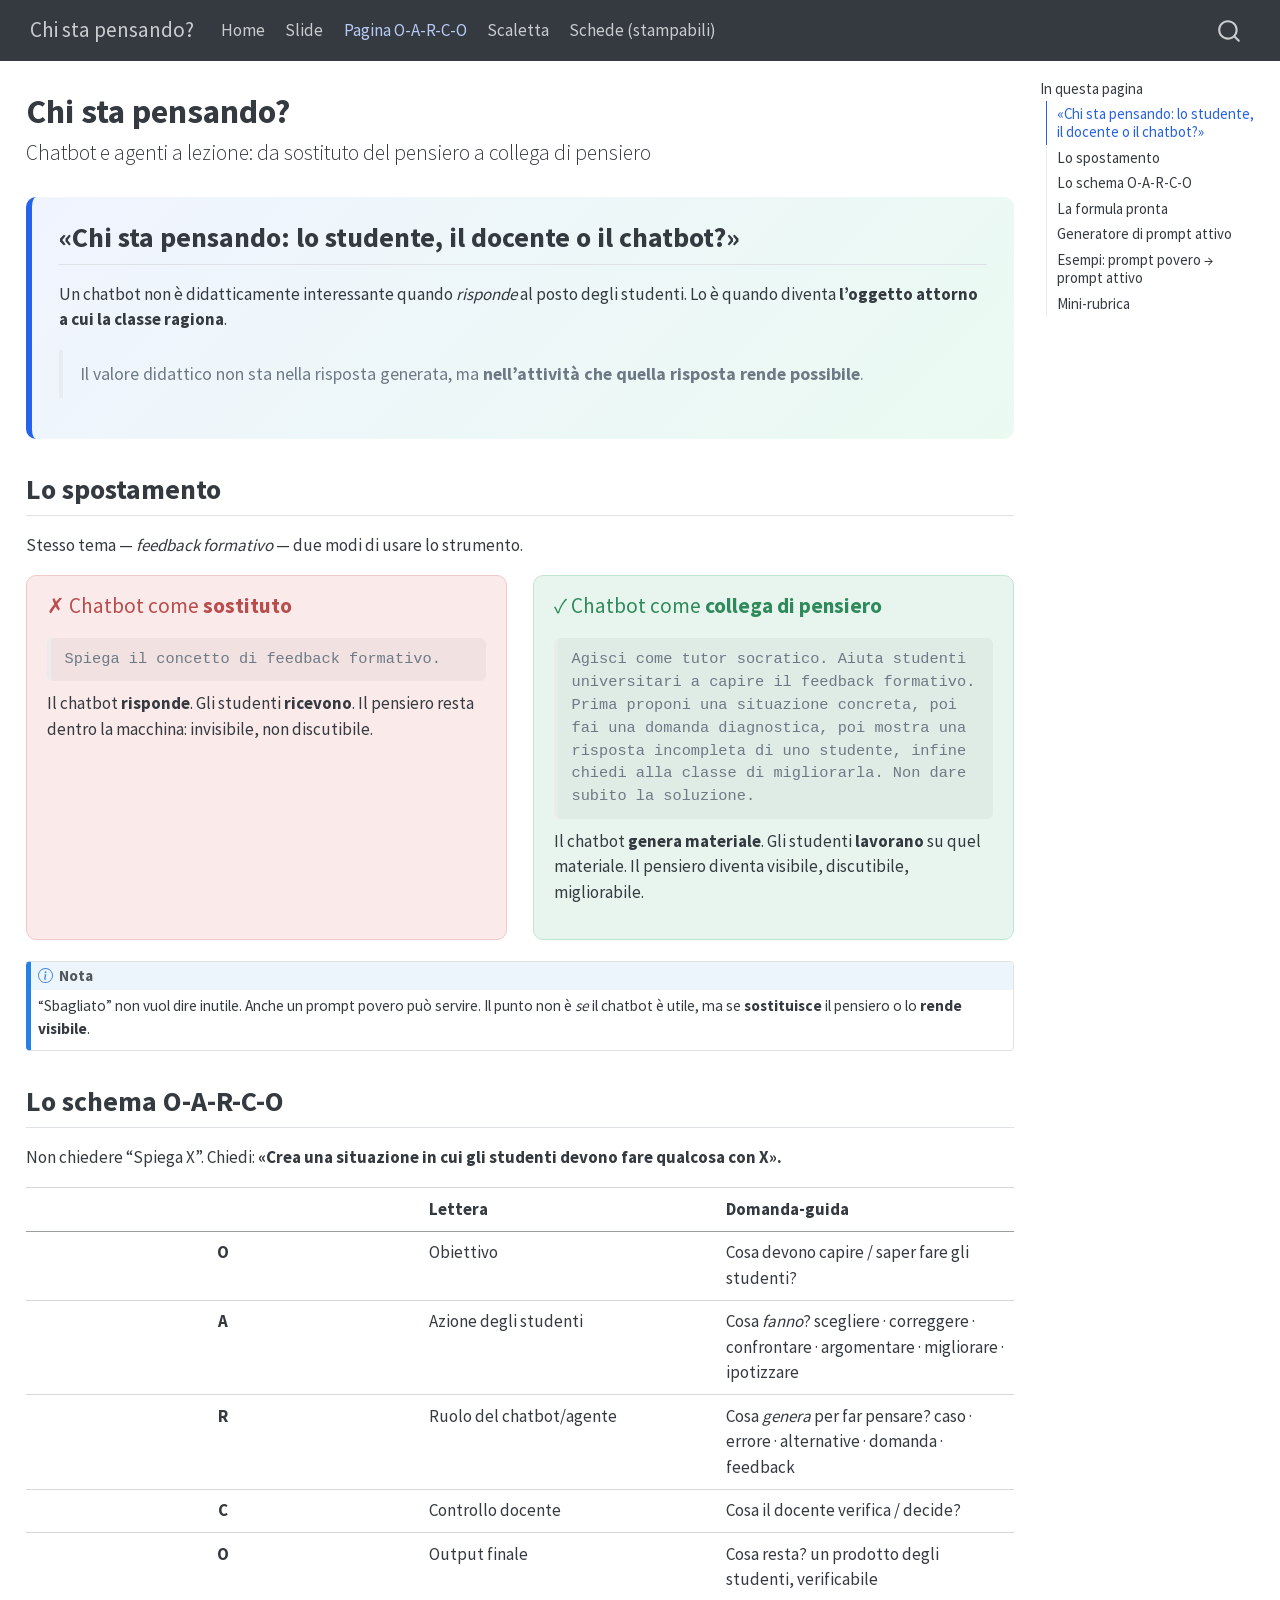
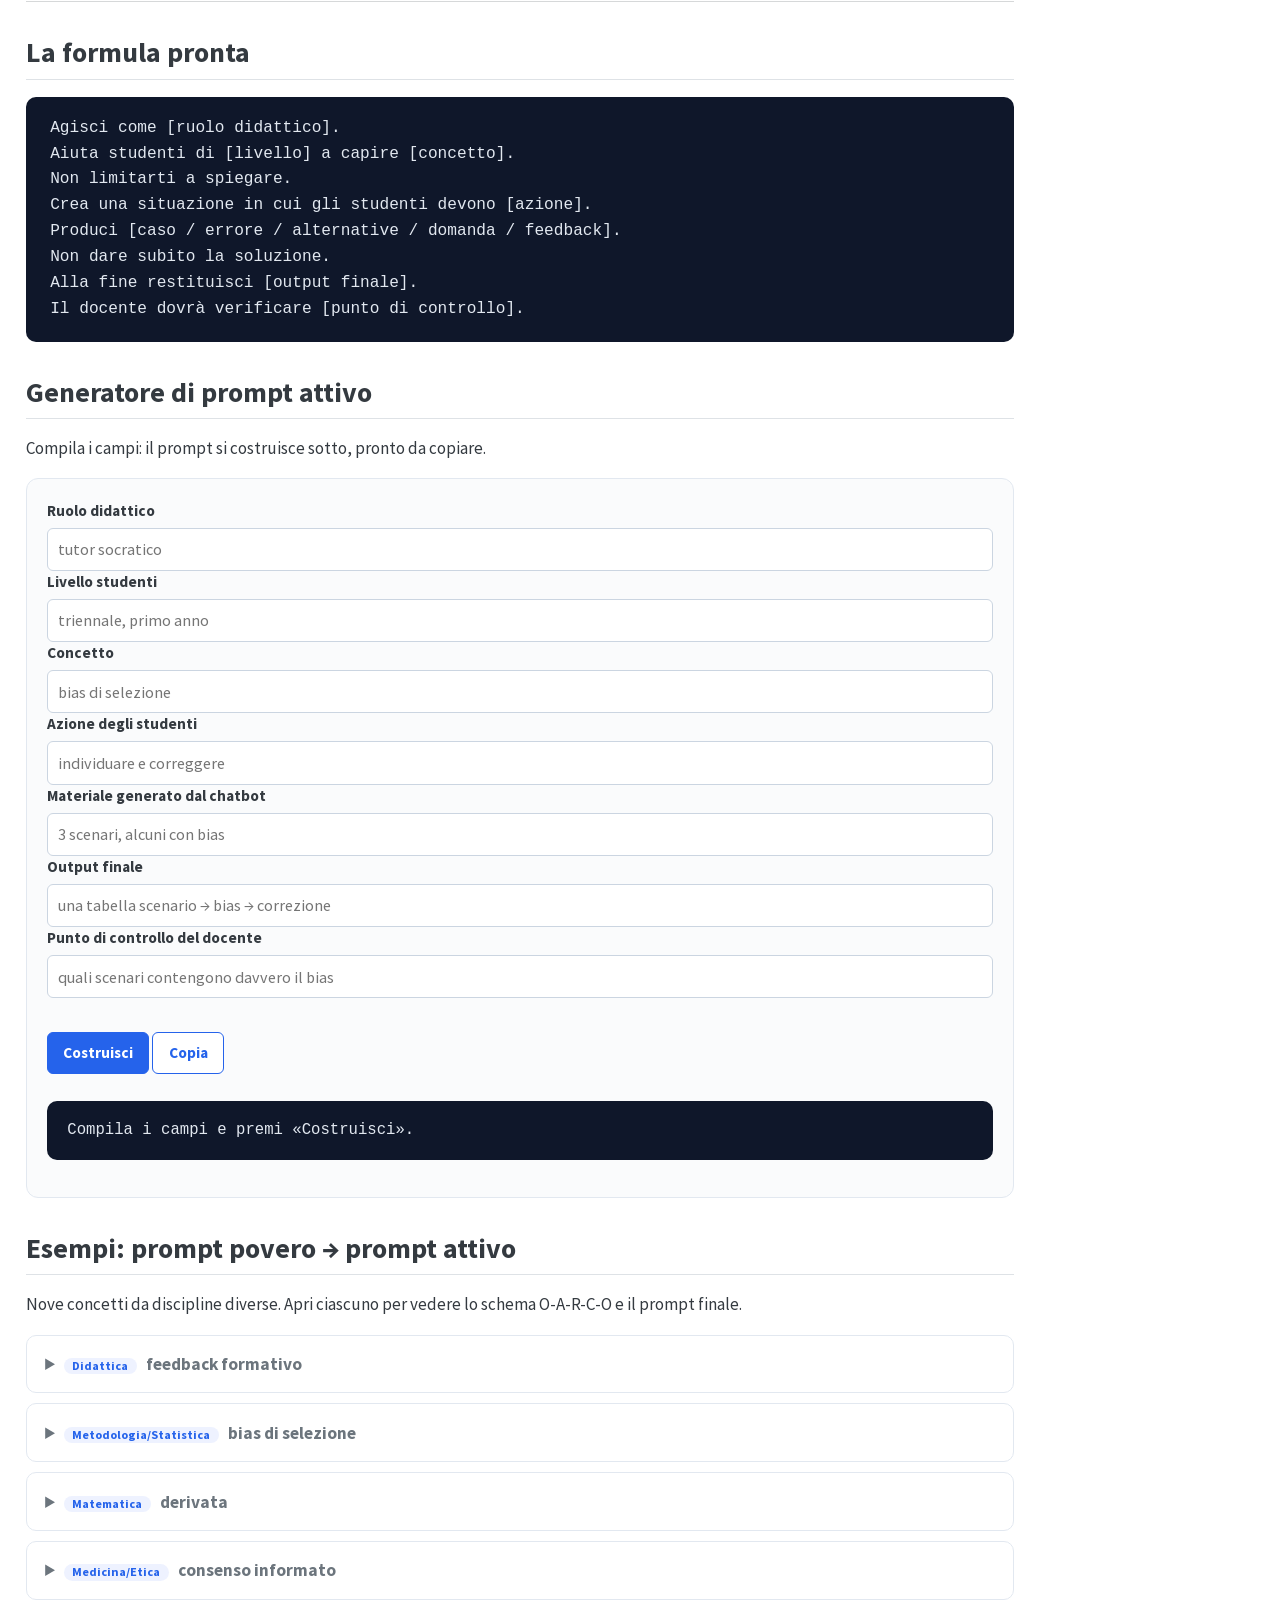
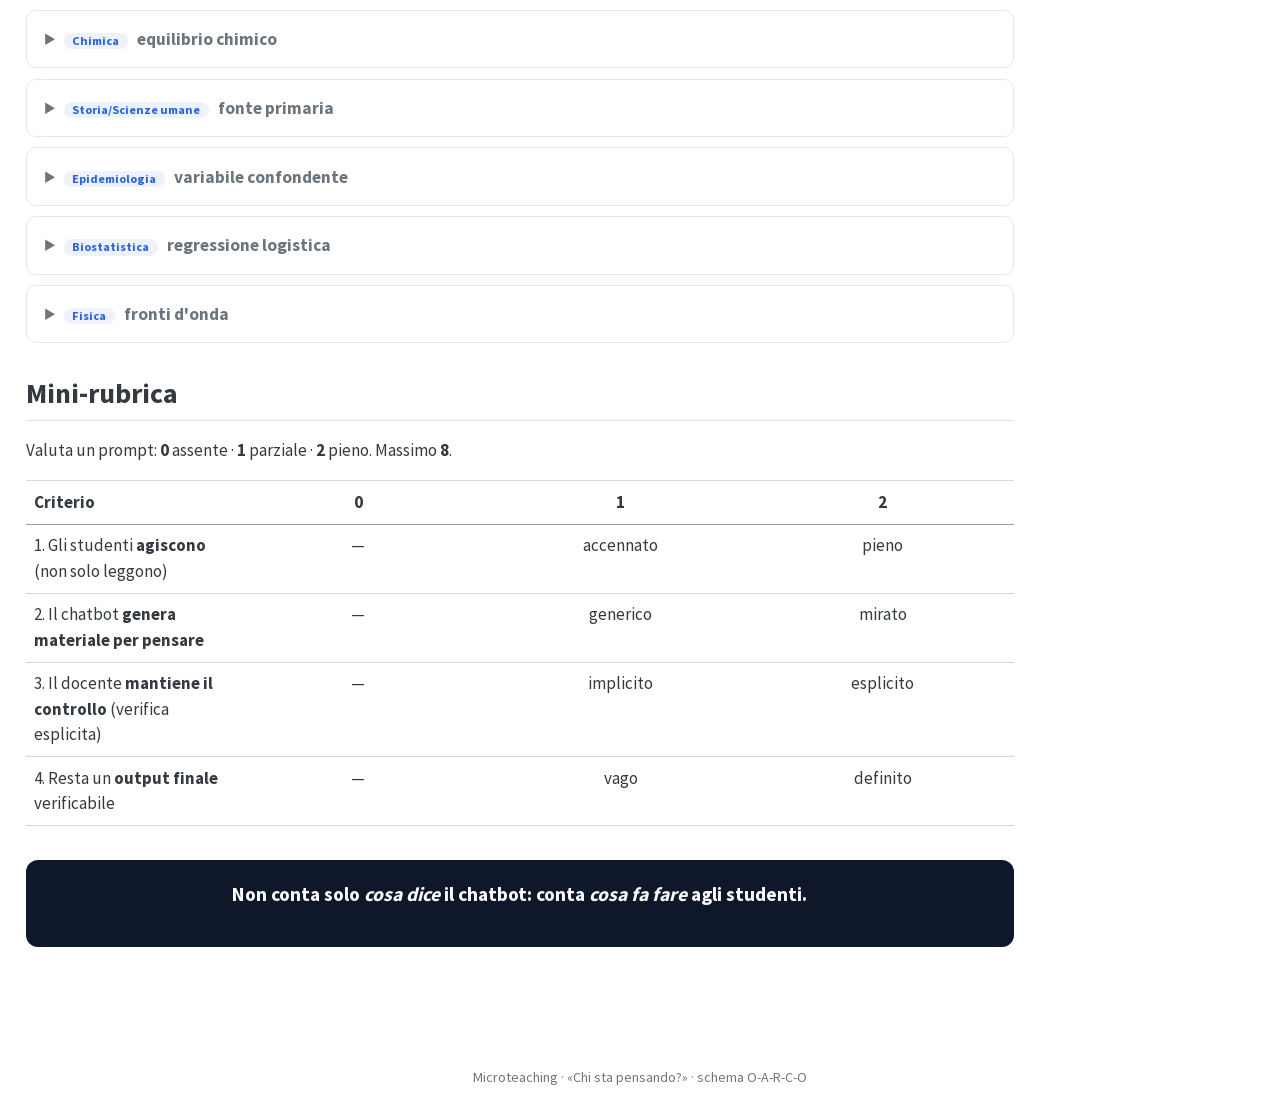
==== web/index.html @ 83bc1433 "Portale unificato: home + slide (nav fix) + pagina O-A-R-C-O + scaletta + schede Co-Authored-By: Cla" ====
<!DOCTYPE html>
<html xmlns="http://www.w3.org/1999/xhtml" lang="it" xml:lang="it"><head>

<meta charset="utf-8">
<meta name="generator" content="quarto-1.9.37">

<meta name="viewport" content="width=device-width, initial-scale=1.0, user-scalable=yes">


<title>Chi sta pensando?</title>
<style>

code{white-space: pre-wrap;}
span.smallcaps{font-variant: small-caps;}
div.columns{display: flex; gap: min(4vw, 1.5em);}
div.column{flex: auto; overflow-x: auto;}
div.hanging-indent{margin-left: 1.5em; text-indent: -1.5em;}
ul.task-list{list-style: none;}
ul.task-list li input[type="checkbox"] {
width: 0.8em;
margin: 0 0.8em 0.2em -1em;  vertical-align: middle;
}
</style>


<script>const headroomChanged = new CustomEvent("quarto-hrChanged", {
  detail: {},
  bubbles: true,
  cancelable: false,
  composed: false,
});

const announceDismiss = () => {
  const annEl = window.document.getElementById("quarto-announcement");
  if (annEl) {
    annEl.remove();

    const annId = annEl.getAttribute("data-announcement-id");
    window.localStorage.setItem(`quarto-announce-${annId}`, "true");
  }
};

const announceRegister = () => {
  const annEl = window.document.getElementById("quarto-announcement");
  if (annEl) {
    const annId = annEl.getAttribute("data-announcement-id");
    const isDismissed =
      window.localStorage.getItem(`quarto-announce-${annId}`) || false;
    if (isDismissed) {
      announceDismiss();
      return;
    } else {
      annEl.classList.remove("hidden");
    }

    const actionEl = annEl.querySelector(".quarto-announcement-action");
    if (actionEl) {
      actionEl.addEventListener("click", function (e) {
        e.preventDefault();
        // Hide the bar immediately
        announceDismiss();
      });
    }
  }
};

window.document.addEventListener("DOMContentLoaded", function () {
  let init = false;

  announceRegister();

  // Manage the back to top button, if one is present.
  let lastScrollTop = window.pageYOffset || document.documentElement.scrollTop;
  const scrollDownBuffer = 5;
  const scrollUpBuffer = 35;
  const btn = document.getElementById("quarto-back-to-top");
  const hideBackToTop = () => {
    btn.style.display = "none";
  };
  const showBackToTop = () => {
    btn.style.display = "inline-block";
  };
  if (btn) {
    window.document.addEventListener(
      "scroll",
      function () {
        const currentScrollTop =
          window.pageYOffset || document.documentElement.scrollTop;

        // Shows and hides the button 'intelligently' as the user scrolls
        if (currentScrollTop - scrollDownBuffer > lastScrollTop) {
          hideBackToTop();
          lastScrollTop = currentScrollTop <= 0 ? 0 : currentScrollTop;
        } else if (currentScrollTop < lastScrollTop - scrollUpBuffer) {
          showBackToTop();
          lastScrollTop = currentScrollTop <= 0 ? 0 : currentScrollTop;
        }

        // Show the button at the bottom, hides it at the top
        if (currentScrollTop <= 0) {
          hideBackToTop();
        } else if (
          window.innerHeight + currentScrollTop >=
          document.body.offsetHeight
        ) {
          showBackToTop();
        }
      },
      false
    );
  }

  function throttle(func, wait) {
    var timeout;
    return function () {
      const context = this;
      const args = arguments;
      const later = function () {
        clearTimeout(timeout);
        timeout = null;
        func.apply(context, args);
      };

      if (!timeout) {
        timeout = setTimeout(later, wait);
      }
    };
  }

  function headerOffset() {
    // Set an offset if there is are fixed top navbar
    const headerEl = window.document.querySelector("header.fixed-top");
    if (headerEl) {
      return headerEl.clientHeight;
    } else {
      return 0;
    }
  }

  function footerOffset() {
    const footerEl = window.document.querySelector("footer.footer");
    if (footerEl) {
      return footerEl.clientHeight;
    } else {
      return 0;
    }
  }

  function dashboardOffset() {
    const dashboardNavEl = window.document.getElementById(
      "quarto-dashboard-header"
    );
    if (dashboardNavEl !== null) {
      return dashboardNavEl.clientHeight;
    } else {
      return 0;
    }
  }

  function updateDocumentOffsetWithoutAnimation() {
    updateDocumentOffset(false);
  }

  function updateDocumentOffset(animated) {
    // set body offset
    const topOffset = headerOffset();
    const bodyOffset = topOffset + footerOffset() + dashboardOffset();
    const bodyEl = window.document.body;
    bodyEl.setAttribute("data-bs-offset", topOffset);
    bodyEl.style.paddingTop = topOffset + "px";

    // deal with sidebar offsets
    const sidebars = window.document.querySelectorAll(
      ".sidebar, .headroom-target"
    );
    sidebars.forEach((sidebar) => {
      if (!animated) {
        sidebar.classList.add("notransition");
        // Remove the no transition class after the animation has time to complete
        setTimeout(function () {
          sidebar.classList.remove("notransition");
        }, 201);
      }

      if (window.Headroom && sidebar.classList.contains("sidebar-unpinned")) {
        sidebar.style.top = "0";
        sidebar.style.maxHeight = "100vh";
      } else {
        sidebar.style.top = topOffset + "px";
        sidebar.style.maxHeight = "calc(100vh - " + topOffset + "px)";
      }
    });

    // allow space for footer
    const mainContainer = window.document.querySelector(".quarto-container");
    if (mainContainer) {
      mainContainer.style.minHeight = "calc(100vh - " + bodyOffset + "px)";
    }

    // link offset
    let linkStyle = window.document.querySelector("#quarto-target-style");
    if (!linkStyle) {
      linkStyle = window.document.createElement("style");
      linkStyle.setAttribute("id", "quarto-target-style");
      window.document.head.appendChild(linkStyle);
    }
    while (linkStyle.firstChild) {
      linkStyle.removeChild(linkStyle.firstChild);
    }
    if (topOffset > 0) {
      linkStyle.appendChild(
        window.document.createTextNode(`
      section:target::before {
        content: "";
        display: block;
        height: ${topOffset}px;
        margin: -${topOffset}px 0 0;
      }`)
      );
    }
    if (init) {
      window.dispatchEvent(headroomChanged);
    }
    init = true;
  }

  // initialize headroom
  var header = window.document.querySelector("#quarto-header");
  if (header && window.Headroom) {
    const headroom = new window.Headroom(header, {
      tolerance: 5,
      onPin: function () {
        const sidebars = window.document.querySelectorAll(
          ".sidebar, .headroom-target"
        );
        sidebars.forEach((sidebar) => {
          sidebar.classList.remove("sidebar-unpinned");
        });
        updateDocumentOffset();
      },
      onUnpin: function () {
        const sidebars = window.document.querySelectorAll(
          ".sidebar, .headroom-target"
        );
        sidebars.forEach((sidebar) => {
          sidebar.classList.add("sidebar-unpinned");
        });
        updateDocumentOffset();
      },
    });
    headroom.init();

    let frozen = false;
    window.quartoToggleHeadroom = function () {
      if (frozen) {
        headroom.unfreeze();
        frozen = false;
      } else {
        headroom.freeze();
        frozen = true;
      }
    };
  }

  window.addEventListener(
    "hashchange",
    function (e) {
      if (
        getComputedStyle(document.documentElement).scrollBehavior !== "smooth"
      ) {
        window.scrollTo(0, window.pageYOffset - headerOffset());
      }
    },
    false
  );

  // Observe size changed for the header
  const headerEl = window.document.querySelector("header.fixed-top");
  if (headerEl && window.ResizeObserver) {
    const observer = new window.ResizeObserver(() => {
      setTimeout(updateDocumentOffsetWithoutAnimation, 0);
    });
    observer.observe(headerEl, {
      attributes: true,
      childList: true,
      characterData: true,
    });
  } else {
    window.addEventListener(
      "resize",
      throttle(updateDocumentOffsetWithoutAnimation, 50)
    );
  }
  setTimeout(updateDocumentOffsetWithoutAnimation, 250);

  // fixup index.html links if we aren't on the filesystem
  if (window.location.protocol !== "file:") {
    const links = window.document.querySelectorAll("a");
    for (let i = 0; i < links.length; i++) {
      if (links[i].href) {
        links[i].dataset.originalHref = links[i].href;
        links[i].href = links[i].href.replace(/\/index\.html/, "/");
      }
    }

    // Fixup any sharing links that require urls
    // Append url to any sharing urls
    const sharingLinks = window.document.querySelectorAll(
      "a.sidebar-tools-main-item, a.quarto-navigation-tool, a.quarto-navbar-tools, a.quarto-navbar-tools-item"
    );
    for (let i = 0; i < sharingLinks.length; i++) {
      const sharingLink = sharingLinks[i];
      const href = sharingLink.getAttribute("href");
      if (href) {
        sharingLink.setAttribute(
          "href",
          href.replace("|url|", window.location.href)
        );
      }
    }

    // Scroll the active navigation item into view, if necessary
    const navSidebar = window.document.querySelector("nav#quarto-sidebar");
    if (navSidebar) {
      // Find the active item
      const activeItem = navSidebar.querySelector("li.sidebar-item a.active");
      if (activeItem) {
        // Wait for the scroll height and height to resolve by observing size changes on the
        // nav element that is scrollable
        const resizeObserver = new ResizeObserver((_entries) => {
          // The bottom of the element
          const elBottom = activeItem.offsetTop;
          const viewBottom = navSidebar.scrollTop + navSidebar.clientHeight;

          // The element height and scroll height are the same, then we are still loading
          if (viewBottom !== navSidebar.scrollHeight) {
            // Determine if the item isn't visible and scroll to it
            if (elBottom >= viewBottom) {
              navSidebar.scrollTop = elBottom;
            }

            // stop observing now since we've completed the scroll
            resizeObserver.unobserve(navSidebar);
          }
        });
        resizeObserver.observe(navSidebar);
      }
    }
  }
});
</script>
<script>/*!
 * clipboard.js v2.0.11
 * https://clipboardjs.com/
 *
 * Licensed MIT © Zeno Rocha
 */
!function(t,e){"object"==typeof exports&&"object"==typeof module?module.exports=e():"function"==typeof define&&define.amd?define([],e):"object"==typeof exports?exports.ClipboardJS=e():t.ClipboardJS=e()}(this,function(){return n={686:function(t,e,n){"use strict";n.d(e,{default:function(){return b}});var e=n(279),i=n.n(e),e=n(370),u=n.n(e),e=n(817),r=n.n(e);function c(t){try{return document.execCommand(t)}catch(t){return}}var a=function(t){t=r()(t);return c("cut"),t};function o(t,e){var n,o,t=(n=t,o="rtl"===document.documentElement.getAttribute("dir"),(t=document.createElement("textarea")).style.fontSize="12pt",t.style.border="0",t.style.padding="0",t.style.margin="0",t.style.position="absolute",t.style[o?"right":"left"]="-9999px",o=window.pageYOffset||document.documentElement.scrollTop,t.style.top="".concat(o,"px"),t.setAttribute("readonly",""),t.value=n,t);return e.container.appendChild(t),e=r()(t),c("copy"),t.remove(),e}var f=function(t){var e=1<arguments.length&&void 0!==arguments[1]?arguments[1]:{container:document.body},n="";return"string"==typeof t?n=o(t,e):t instanceof HTMLInputElement&&!["text","search","url","tel","password"].includes(null==t?void 0:t.type)?n=o(t.value,e):(n=r()(t),c("copy")),n};function l(t){return(l="function"==typeof Symbol&&"symbol"==typeof Symbol.iterator?function(t){return typeof t}:function(t){return t&&"function"==typeof Symbol&&t.constructor===Symbol&&t!==Symbol.prototype?"symbol":typeof t})(t)}var s=function(){var t=0<arguments.length&&void 0!==arguments[0]?arguments[0]:{},e=t.action,n=void 0===e?"copy":e,o=t.container,e=t.target,t=t.text;if("copy"!==n&&"cut"!==n)throw new Error('Invalid "action" value, use either "copy" or "cut"');if(void 0!==e){if(!e||"object"!==l(e)||1!==e.nodeType)throw new Error('Invalid "target" value, use a valid Element');if("copy"===n&&e.hasAttribute("disabled"))throw new Error('Invalid "target" attribute. Please use "readonly" instead of "disabled" attribute');if("cut"===n&&(e.hasAttribute("readonly")||e.hasAttribute("disabled")))throw new Error('Invalid "target" attribute. You can\'t cut text from elements with "readonly" or "disabled" attributes')}return t?f(t,{container:o}):e?"cut"===n?a(e):f(e,{container:o}):void 0};function p(t){return(p="function"==typeof Symbol&&"symbol"==typeof Symbol.iterator?function(t){return typeof t}:function(t){return t&&"function"==typeof Symbol&&t.constructor===Symbol&&t!==Symbol.prototype?"symbol":typeof t})(t)}function d(t,e){for(var n=0;n<e.length;n++){var o=e[n];o.enumerable=o.enumerable||!1,o.configurable=!0,"value"in o&&(o.writable=!0),Object.defineProperty(t,o.key,o)}}function y(t,e){return(y=Object.setPrototypeOf||function(t,e){return t.__proto__=e,t})(t,e)}function h(n){var o=function(){if("undefined"==typeof Reflect||!Reflect.construct)return!1;if(Reflect.construct.sham)return!1;if("function"==typeof Proxy)return!0;try{return Date.prototype.toString.call(Reflect.construct(Date,[],function(){})),!0}catch(t){return!1}}();return function(){var t,e=v(n);return t=o?(t=v(this).constructor,Reflect.construct(e,arguments,t)):e.apply(this,arguments),e=this,!(t=t)||"object"!==p(t)&&"function"!=typeof t?function(t){if(void 0!==t)return t;throw new ReferenceError("this hasn't been initialised - super() hasn't been called")}(e):t}}function v(t){return(v=Object.setPrototypeOf?Object.getPrototypeOf:function(t){return t.__proto__||Object.getPrototypeOf(t)})(t)}function m(t,e){t="data-clipboard-".concat(t);if(e.hasAttribute(t))return e.getAttribute(t)}var b=function(){!function(t,e){if("function"!=typeof e&&null!==e)throw new TypeError("Super expression must either be null or a function");t.prototype=Object.create(e&&e.prototype,{constructor:{value:t,writable:!0,configurable:!0}}),e&&y(t,e)}(r,i());var t,e,n,o=h(r);function r(t,e){var n;return function(t){if(!(t instanceof r))throw new TypeError("Cannot call a class as a function")}(this),(n=o.call(this)).resolveOptions(e),n.listenClick(t),n}return t=r,n=[{key:"copy",value:function(t){var e=1<arguments.length&&void 0!==arguments[1]?arguments[1]:{container:document.body};return f(t,e)}},{key:"cut",value:function(t){return a(t)}},{key:"isSupported",value:function(){var t=0<arguments.length&&void 0!==arguments[0]?arguments[0]:["copy","cut"],t="string"==typeof t?[t]:t,e=!!document.queryCommandSupported;return t.forEach(function(t){e=e&&!!document.queryCommandSupported(t)}),e}}],(e=[{key:"resolveOptions",value:function(){var t=0<arguments.length&&void 0!==arguments[0]?arguments[0]:{};this.action="function"==typeof t.action?t.action:this.defaultAction,this.target="function"==typeof t.target?t.target:this.defaultTarget,this.text="function"==typeof t.text?t.text:this.defaultText,this.container="object"===p(t.container)?t.container:document.body}},{key:"listenClick",value:function(t){var e=this;this.listener=u()(t,"click",function(t){return e.onClick(t)})}},{key:"onClick",value:function(t){var e=t.delegateTarget||t.currentTarget,n=this.action(e)||"copy",t=s({action:n,container:this.container,target:this.target(e),text:this.text(e)});this.emit(t?"success":"error",{action:n,text:t,trigger:e,clearSelection:function(){e&&e.focus(),window.getSelection().removeAllRanges()}})}},{key:"defaultAction",value:function(t){return m("action",t)}},{key:"defaultTarget",value:function(t){t=m("target",t);if(t)return document.querySelector(t)}},{key:"defaultText",value:function(t){return m("text",t)}},{key:"destroy",value:function(){this.listener.destroy()}}])&&d(t.prototype,e),n&&d(t,n),r}()},828:function(t){var e;"undefined"==typeof Element||Element.prototype.matches||((e=Element.prototype).matches=e.matchesSelector||e.mozMatchesSelector||e.msMatchesSelector||e.oMatchesSelector||e.webkitMatchesSelector),t.exports=function(t,e){for(;t&&9!==t.nodeType;){if("function"==typeof t.matches&&t.matches(e))return t;t=t.parentNode}}},438:function(t,e,n){var u=n(828);function i(t,e,n,o,r){var i=function(e,n,t,o){return function(t){t.delegateTarget=u(t.target,n),t.delegateTarget&&o.call(e,t)}}.apply(this,arguments);return t.addEventListener(n,i,r),{destroy:function(){t.removeEventListener(n,i,r)}}}t.exports=function(t,e,n,o,r){return"function"==typeof t.addEventListener?i.apply(null,arguments):"function"==typeof n?i.bind(null,document).apply(null,arguments):("string"==typeof t&&(t=document.querySelectorAll(t)),Array.prototype.map.call(t,function(t){return i(t,e,n,o,r)}))}},879:function(t,n){n.node=function(t){return void 0!==t&&t instanceof HTMLElement&&1===t.nodeType},n.nodeList=function(t){var e=Object.prototype.toString.call(t);return void 0!==t&&("[object NodeList]"===e||"[object HTMLCollection]"===e)&&"length"in t&&(0===t.length||n.node(t[0]))},n.string=function(t){return"string"==typeof t||t instanceof String},n.fn=function(t){return"[object Function]"===Object.prototype.toString.call(t)}},370:function(t,e,n){var f=n(879),l=n(438);t.exports=function(t,e,n){if(!t&&!e&&!n)throw new Error("Missing required arguments");if(!f.string(e))throw new TypeError("Second argument must be a String");if(!f.fn(n))throw new TypeError("Third argument must be a Function");if(f.node(t))return c=e,a=n,(u=t).addEventListener(c,a),{destroy:function(){u.removeEventListener(c,a)}};if(f.nodeList(t))return o=t,r=e,i=n,Array.prototype.forEach.call(o,function(t){t.addEventListener(r,i)}),{destroy:function(){Array.prototype.forEach.call(o,function(t){t.removeEventListener(r,i)})}};if(f.string(t))return t=t,e=e,n=n,l(document.body,t,e,n);throw new TypeError("First argument must be a String, HTMLElement, HTMLCollection, or NodeList");var o,r,i,u,c,a}},817:function(t){t.exports=function(t){var e,n="SELECT"===t.nodeName?(t.focus(),t.value):"INPUT"===t.nodeName||"TEXTAREA"===t.nodeName?((e=t.hasAttribute("readonly"))||t.setAttribute("readonly",""),t.select(),t.setSelectionRange(0,t.value.length),e||t.removeAttribute("readonly"),t.value):(t.hasAttribute("contenteditable")&&t.focus(),n=window.getSelection(),(e=document.createRange()).selectNodeContents(t),n.removeAllRanges(),n.addRange(e),n.toString());return n}},279:function(t){function e(){}e.prototype={on:function(t,e,n){var o=this.e||(this.e={});return(o[t]||(o[t]=[])).push({fn:e,ctx:n}),this},once:function(t,e,n){var o=this;function r(){o.off(t,r),e.apply(n,arguments)}return r._=e,this.on(t,r,n)},emit:function(t){for(var e=[].slice.call(arguments,1),n=((this.e||(this.e={}))[t]||[]).slice(),o=0,r=n.length;o<r;o++)n[o].fn.apply(n[o].ctx,e);return this},off:function(t,e){var n=this.e||(this.e={}),o=n[t],r=[];if(o&&e)for(var i=0,u=o.length;i<u;i++)o[i].fn!==e&&o[i].fn._!==e&&r.push(o[i]);return r.length?n[t]=r:delete n[t],this}},t.exports=e,t.exports.TinyEmitter=e}},r={},o.n=function(t){var e=t&&t.__esModule?function(){return t.default}:function(){return t};return o.d(e,{a:e}),e},o.d=function(t,e){for(var n in e)o.o(e,n)&&!o.o(t,n)&&Object.defineProperty(t,n,{enumerable:!0,get:e[n]})},o.o=function(t,e){return Object.prototype.hasOwnProperty.call(t,e)},o(686).default;function o(t){if(r[t])return r[t].exports;var e=r[t]={exports:{}};return n[t](e,e.exports,o),e.exports}var n,r});</script>
<script>/*! @algolia/autocomplete-js 1.19.1 | MIT License | © Algolia, Inc. and contributors | https://github.com/algolia/autocomplete */
!function(e,t){"object"==typeof exports&&"undefined"!=typeof module?t(exports):"function"==typeof define&&define.amd?define(["exports"],t):t((e="undefined"!=typeof globalThis?globalThis:e||self)["@algolia/autocomplete-js"]={})}(this,(function(e){"use strict";function t(e,t){var n=Object.keys(e);if(Object.getOwnPropertySymbols){var r=Object.getOwnPropertySymbols(e);t&&(r=r.filter((function(t){return Object.getOwnPropertyDescriptor(e,t).enumerable}))),n.push.apply(n,r)}return n}function n(e){for(var n=1;n<arguments.length;n++){var r=null!=arguments[n]?arguments[n]:{};n%2?t(Object(r),!0).forEach((function(t){o(e,t,r[t])})):Object.getOwnPropertyDescriptors?Object.defineProperties(e,Object.getOwnPropertyDescriptors(r)):t(Object(r)).forEach((function(t){Object.defineProperty(e,t,Object.getOwnPropertyDescriptor(r,t))}))}return e}function r(e){return r="function"==typeof Symbol&&"symbol"==typeof Symbol.iterator?function(e){return typeof e}:function(e){return e&&"function"==typeof Symbol&&e.constructor===Symbol&&e!==Symbol.prototype?"symbol":typeof e},r(e)}function o(e,t,n){return(t=function(e){var t=function(e,t){if("object"!=typeof e||null===e)return e;var n=e[Symbol.toPrimitive];if(void 0!==n){var r=n.call(e,t||"default");if("object"!=typeof r)return r;throw new TypeError("@@toPrimitive must return a primitive value.")}return("string"===t?String:Number)(e)}(e,"string");return"symbol"==typeof t?t:String(t)}(t))in e?Object.defineProperty(e,t,{value:n,enumerable:!0,configurable:!0,writable:!0}):e[t]=n,e}function i(){return i=Object.assign?Object.assign.bind():function(e){for(var t=1;t<arguments.length;t++){var n=arguments[t];for(var r in n)Object.prototype.hasOwnProperty.call(n,r)&&(e[r]=n[r])}return e},i.apply(this,arguments)}function u(e,t){if(null==e)return{};var n,r,o=function(e,t){if(null==e)return{};var n,r,o={},i=Object.keys(e);for(r=0;r<i.length;r++)n=i[r],t.indexOf(n)>=0||(o[n]=e[n]);return o}(e,t);if(Object.getOwnPropertySymbols){var i=Object.getOwnPropertySymbols(e);for(r=0;r<i.length;r++)n=i[r],t.indexOf(n)>=0||Object.prototype.propertyIsEnumerable.call(e,n)&&(o[n]=e[n])}return o}function a(e,t){return function(e){if(Array.isArray(e))return e}(e)||function(e,t){var n=null==e?null:"undefined"!=typeof Symbol&&e[Symbol.iterator]||e["@@iterator"];if(null!=n){var r,o,i,u,a=[],l=!0,c=!1;try{if(i=(n=n.call(e)).next,0===t){if(Object(n)!==n)return;l=!1}else for(;!(l=(r=i.call(n)).done)&&(a.push(r.value),a.length!==t);l=!0);}catch(e){c=!0,o=e}finally{try{if(!l&&null!=n.return&&(u=n.return(),Object(u)!==u))return}finally{if(c)throw o}}return a}}(e,t)||c(e,t)||function(){throw new TypeError("Invalid attempt to destructure non-iterable instance.\nIn order to be iterable, non-array objects must have a [Symbol.iterator]() method.")}()}function l(e){return function(e){if(Array.isArray(e))return s(e)}(e)||function(e){if("undefined"!=typeof Symbol&&null!=e[Symbol.iterator]||null!=e["@@iterator"])return Array.from(e)}(e)||c(e)||function(){throw new TypeError("Invalid attempt to spread non-iterable instance.\nIn order to be iterable, non-array objects must have a [Symbol.iterator]() method.")}()}function c(e,t){if(e){if("string"==typeof e)return s(e,t);var n=Object.prototype.toString.call(e).slice(8,-1);return"Object"===n&&e.constructor&&(n=e.constructor.name),"Map"===n||"Set"===n?Array.from(e):"Arguments"===n||/^(?:Ui|I)nt(?:8|16|32)(?:Clamped)?Array$/.test(n)?s(e,t):void 0}}function s(e,t){(null==t||t>e.length)&&(t=e.length);for(var n=0,r=new Array(t);n<t;n++)r[n]=e[n];return r}function f(e){return{current:e}}function p(e,t){var n=void 0;return function(){for(var r=arguments.length,o=new Array(r),i=0;i<r;i++)o[i]=arguments[i];n&&clearTimeout(n),n=setTimeout((function(){return e.apply(void 0,o)}),t)}}function m(e){return e.reduce((function(e,t){return e.concat(t)}),[])}var v=0;function d(){return"autocomplete-".concat(v++)}function y(e,t){return t.reduce((function(e,t){return e&&e[t]}),e)}function b(e){return 0===e.collections.length?0:e.collections.reduce((function(e,t){return e+t.items.length}),0)}function g(e){return e!==Object(e)}function h(e,t){if(e===t)return!0;if(g(e)||g(t)||"function"==typeof e||"function"==typeof t)return e===t;if(Object.keys(e).length!==Object.keys(t).length)return!1;for(var n=0,r=Object.keys(e);n<r.length;n++){var o=r[n];if(!(o in t))return!1;if(!h(e[o],t[o]))return!1}return!0}var _=function(){};var O="1.19.1",S=[{segment:"autocomplete-core",version:O}];function j(e){var t=e.item,n=e.items,r=void 0===n?[]:n;return{index:t.__autocomplete_indexName,items:[t],positions:[1+r.findIndex((function(e){return e.objectID===t.objectID}))],queryID:t.__autocomplete_queryID,algoliaSource:["autocomplete"]}}function P(e,t){return function(e){if(Array.isArray(e))return e}(e)||function(e,t){var n=null==e?null:"undefined"!=typeof Symbol&&e[Symbol.iterator]||e["@@iterator"];if(null!=n){var r,o,i,u,a=[],l=!0,c=!1;try{if(i=(n=n.call(e)).next,0===t){if(Object(n)!==n)return;l=!1}else for(;!(l=(r=i.call(n)).done)&&(a.push(r.value),a.length!==t);l=!0);}catch(e){c=!0,o=e}finally{try{if(!l&&null!=n.return&&(u=n.return(),Object(u)!==u))return}finally{if(c)throw o}}return a}}(e,t)||function(e,t){if(!e)return;if("string"==typeof e)return w(e,t);var n=Object.prototype.toString.call(e).slice(8,-1);"Object"===n&&e.constructor&&(n=e.constructor.name);if("Map"===n||"Set"===n)return Array.from(e);if("Arguments"===n||/^(?:Ui|I)nt(?:8|16|32)(?:Clamped)?Array$/.test(n))return w(e,t)}(e,t)||function(){throw new TypeError("Invalid attempt to destructure non-iterable instance.\nIn order to be iterable, non-array objects must have a [Symbol.iterator]() method.")}()}function w(e,t){(null==t||t>e.length)&&(t=e.length);for(var n=0,r=new Array(t);n<t;n++)r[n]=e[n];return r}var I=["items"],A=["items"];function E(e){return E="function"==typeof Symbol&&"symbol"==typeof Symbol.iterator?function(e){return typeof e}:function(e){return e&&"function"==typeof Symbol&&e.constructor===Symbol&&e!==Symbol.prototype?"symbol":typeof e},E(e)}function D(e){return function(e){if(Array.isArray(e))return C(e)}(e)||function(e){if("undefined"!=typeof Symbol&&null!=e[Symbol.iterator]||null!=e["@@iterator"])return Array.from(e)}(e)||function(e,t){if(!e)return;if("string"==typeof e)return C(e,t);var n=Object.prototype.toString.call(e).slice(8,-1);"Object"===n&&e.constructor&&(n=e.constructor.name);if("Map"===n||"Set"===n)return Array.from(e);if("Arguments"===n||/^(?:Ui|I)nt(?:8|16|32)(?:Clamped)?Array$/.test(n))return C(e,t)}(e)||function(){throw new TypeError("Invalid attempt to spread non-iterable instance.\nIn order to be iterable, non-array objects must have a [Symbol.iterator]() method.")}()}function C(e,t){(null==t||t>e.length)&&(t=e.length);for(var n=0,r=new Array(t);n<t;n++)r[n]=e[n];return r}function k(e,t){if(null==e)return{};var n,r,o=function(e,t){if(null==e)return{};var n,r,o={},i=Object.keys(e);for(r=0;r<i.length;r++)n=i[r],t.indexOf(n)>=0||(o[n]=e[n]);return o}(e,t);if(Object.getOwnPropertySymbols){var i=Object.getOwnPropertySymbols(e);for(r=0;r<i.length;r++)n=i[r],t.indexOf(n)>=0||Object.prototype.propertyIsEnumerable.call(e,n)&&(o[n]=e[n])}return o}function x(e,t){var n=Object.keys(e);if(Object.getOwnPropertySymbols){var r=Object.getOwnPropertySymbols(e);t&&(r=r.filter((function(t){return Object.getOwnPropertyDescriptor(e,t).enumerable}))),n.push.apply(n,r)}return n}function N(e){for(var t=1;t<arguments.length;t++){var n=null!=arguments[t]?arguments[t]:{};t%2?x(Object(n),!0).forEach((function(t){T(e,t,n[t])})):Object.getOwnPropertyDescriptors?Object.defineProperties(e,Object.getOwnPropertyDescriptors(n)):x(Object(n)).forEach((function(t){Object.defineProperty(e,t,Object.getOwnPropertyDescriptor(n,t))}))}return e}function T(e,t,n){return(t=function(e){var t=function(e,t){if("object"!==E(e)||null===e)return e;var n=e[Symbol.toPrimitive];if(void 0!==n){var r=n.call(e,t||"default");if("object"!==E(r))return r;throw new TypeError("@@toPrimitive must return a primitive value.")}return("string"===t?String:Number)(e)}(e,"string");return"symbol"===E(t)?t:String(t)}(t))in e?Object.defineProperty(e,t,{value:n,enumerable:!0,configurable:!0,writable:!0}):e[t]=n,e}function q(e){for(var t=arguments.length>1&&void 0!==arguments[1]?arguments[1]:20,n=[],r=0;r<e.objectIDs.length;r+=t)n.push(N(N({},e),{},{objectIDs:e.objectIDs.slice(r,r+t)}));return n}function B(e){return e.map((function(e){var t=e.items,n=k(e,I);return N(N({},n),{},{objectIDs:(null==t?void 0:t.map((function(e){return e.objectID})))||n.objectIDs})}))}function R(e){var t,n,r,o=(t=P((e.version||"").split(".").map(Number),2),n=t[0],r=t[1],n>=3||2===n&&r>=4||1===n&&r>=10);function i(t,n,r){if(o&&void 0!==r){var i=r[0].__autocomplete_algoliaCredentials,u={"X-Algolia-Application-Id":i.appId,"X-Algolia-API-Key":i.apiKey};e.apply(void 0,[t].concat(D(n),[{headers:u}]))}else e.apply(void 0,[t].concat(D(n)))}return{init:function(t,n){e("init",{appId:t,apiKey:n})},setAuthenticatedUserToken:function(t){e("setAuthenticatedUserToken",t)},setUserToken:function(t){e("setUserToken",t)},clickedObjectIDsAfterSearch:function(){for(var e=arguments.length,t=new Array(e),n=0;n<e;n++)t[n]=arguments[n];t.length>0&&i("clickedObjectIDsAfterSearch",B(t),t[0].items)},clickedObjectIDs:function(){for(var e=arguments.length,t=new Array(e),n=0;n<e;n++)t[n]=arguments[n];t.length>0&&i("clickedObjectIDs",B(t),t[0].items)},clickedFilters:function(){for(var t=arguments.length,n=new Array(t),r=0;r<t;r++)n[r]=arguments[r];n.length>0&&e.apply(void 0,["clickedFilters"].concat(n))},convertedObjectIDsAfterSearch:function(){for(var e=arguments.length,t=new Array(e),n=0;n<e;n++)t[n]=arguments[n];t.length>0&&i("convertedObjectIDsAfterSearch",B(t),t[0].items)},convertedObjectIDs:function(){for(var e=arguments.length,t=new Array(e),n=0;n<e;n++)t[n]=arguments[n];t.length>0&&i("convertedObjectIDs",B(t),t[0].items)},convertedFilters:function(){for(var t=arguments.length,n=new Array(t),r=0;r<t;r++)n[r]=arguments[r];n.length>0&&e.apply(void 0,["convertedFilters"].concat(n))},viewedObjectIDs:function(){for(var e=arguments.length,t=new Array(e),n=0;n<e;n++)t[n]=arguments[n];t.length>0&&t.reduce((function(e,t){var n=t.items,r=k(t,A);return[].concat(D(e),D(q(N(N({},r),{},{objectIDs:(null==n?void 0:n.map((function(e){return e.objectID})))||r.objectIDs})).map((function(e){return{items:n,payload:e}}))))}),[]).forEach((function(e){var t=e.items;return i("viewedObjectIDs",[e.payload],t)}))},viewedFilters:function(){for(var t=arguments.length,n=new Array(t),r=0;r<t;r++)n[r]=arguments[r];n.length>0&&e.apply(void 0,["viewedFilters"].concat(n))}}}function L(e){var t=e.items.reduce((function(e,t){var n;return e[t.__autocomplete_indexName]=(null!==(n=e[t.__autocomplete_indexName])&&void 0!==n?n:[]).concat(t),e}),{});return Object.keys(t).map((function(e){return{index:e,items:t[e],algoliaSource:["autocomplete"]}}))}function F(e){return e.objectID&&e.__autocomplete_indexName&&e.__autocomplete_queryID}function U(e){return U="function"==typeof Symbol&&"symbol"==typeof Symbol.iterator?function(e){return typeof e}:function(e){return e&&"function"==typeof Symbol&&e.constructor===Symbol&&e!==Symbol.prototype?"symbol":typeof e},U(e)}function M(e){return function(e){if(Array.isArray(e))return H(e)}(e)||function(e){if("undefined"!=typeof Symbol&&null!=e[Symbol.iterator]||null!=e["@@iterator"])return Array.from(e)}(e)||function(e,t){if(!e)return;if("string"==typeof e)return H(e,t);var n=Object.prototype.toString.call(e).slice(8,-1);"Object"===n&&e.constructor&&(n=e.constructor.name);if("Map"===n||"Set"===n)return Array.from(e);if("Arguments"===n||/^(?:Ui|I)nt(?:8|16|32)(?:Clamped)?Array$/.test(n))return H(e,t)}(e)||function(){throw new TypeError("Invalid attempt to spread non-iterable instance.\nIn order to be iterable, non-array objects must have a [Symbol.iterator]() method.")}()}function H(e,t){(null==t||t>e.length)&&(t=e.length);for(var n=0,r=new Array(t);n<t;n++)r[n]=e[n];return r}function V(e,t){var n=Object.keys(e);if(Object.getOwnPropertySymbols){var r=Object.getOwnPropertySymbols(e);t&&(r=r.filter((function(t){return Object.getOwnPropertyDescriptor(e,t).enumerable}))),n.push.apply(n,r)}return n}function W(e){for(var t=1;t<arguments.length;t++){var n=null!=arguments[t]?arguments[t]:{};t%2?V(Object(n),!0).forEach((function(t){Q(e,t,n[t])})):Object.getOwnPropertyDescriptors?Object.defineProperties(e,Object.getOwnPropertyDescriptors(n)):V(Object(n)).forEach((function(t){Object.defineProperty(e,t,Object.getOwnPropertyDescriptor(n,t))}))}return e}function Q(e,t,n){return(t=function(e){var t=function(e,t){if("object"!==U(e)||null===e)return e;var n=e[Symbol.toPrimitive];if(void 0!==n){var r=n.call(e,t||"default");if("object"!==U(r))return r;throw new TypeError("@@toPrimitive must return a primitive value.")}return("string"===t?String:Number)(e)}(e,"string");return"symbol"===U(t)?t:String(t)}(t))in e?Object.defineProperty(e,t,{value:n,enumerable:!0,configurable:!0,writable:!0}):e[t]=n,e}var K="2.15.0",$="https://cdn.jsdelivr.net/npm/search-insights@".concat(K,"/dist/search-insights.min.js"),z=p((function(e){var t=e.onItemsChange,n=e.items,r=e.insights,o=e.state;t({insights:r,insightsEvents:L({items:n}).map((function(e){return W({eventName:"Items Viewed"},e)})),state:o})}),400);function G(e){var t=function(e){return W({onItemsChange:function(e){var t=e.insights,n=e.insightsEvents,r=e.state;t.viewedObjectIDs.apply(t,M(n.map((function(e){return W(W({},e),{},{algoliaSource:J(e.algoliaSource,r.context)})}))))},onSelect:function(e){var t=e.insights,n=e.insightsEvents,r=e.state;t.clickedObjectIDsAfterSearch.apply(t,M(n.map((function(e){return W(W({},e),{},{algoliaSource:J(e.algoliaSource,r.context)})}))))},onActive:_,__autocomplete_clickAnalytics:!0},e)}(e),n=t.insightsClient,r=t.insightsInitParams,o=t.onItemsChange,i=t.onSelect,u=t.onActive,a=t.__autocomplete_clickAnalytics,l=n;if(n||function(e){if("undefined"!=typeof window)e({window:window})}((function(e){var t=e.window,n=t.AlgoliaAnalyticsObject||"aa";"string"==typeof n&&(l=t[n]),l||(t.AlgoliaAnalyticsObject=n,t[n]||(t[n]=function(){t[n].queue||(t[n].queue=[]);for(var e=arguments.length,r=new Array(e),o=0;o<e;o++)r[o]=arguments[o];t[n].queue.push(r)}),t[n].version=K,l=t[n],function(e){var t="[Autocomplete]: Could not load search-insights.js. Please load it manually following https://alg.li/insights-autocomplete";try{var n=e.document.createElement("script");n.async=!0,n.src=$,n.onerror=function(){console.error(t)},document.body.appendChild(n)}catch(e){console.error(t)}}(t))})),!l)return{};r&&l("init",W({partial:!0},r));var c=R(l),s=f([]),m=p((function(e){var t=e.state;if(t.isOpen){var n=t.collections.reduce((function(e,t){return[].concat(M(e),M(t.items))}),[]).filter(F);h(s.current.map((function(e){return e.objectID})),n.map((function(e){return e.objectID})))||(s.current=n,n.length>0&&z({onItemsChange:o,items:n,insights:c,state:t}))}}),0);return{name:"aa.algoliaInsightsPlugin",subscribe:function(e){var t=e.setContext,n=e.onSelect,r=e.onActive;function o(e){t({algoliaInsightsPlugin:{__algoliaSearchParameters:W(W({},a?{clickAnalytics:!0}:{}),e?{userToken:X(e)}:{}),insights:c}})}l("addAlgoliaAgent","insights-plugin"),o(),l("onUserTokenChange",(function(e){o(e)})),l("getUserToken",null,(function(e,t){o(t)})),n((function(e){var t=e.item,n=e.state,r=e.event,o=e.source;F(t)&&i({state:n,event:r,insights:c,item:t,insightsEvents:[W({eventName:"Item Selected"},j({item:t,items:o.getItems().filter(F)}))]})})),r((function(e){var t=e.item,n=e.source,r=e.state,o=e.event;F(t)&&u({state:r,event:o,insights:c,item:t,insightsEvents:[W({eventName:"Item Active"},j({item:t,items:n.getItems().filter(F)}))]})}))},onStateChange:function(e){var t=e.state;m({state:t})},__autocomplete_pluginOptions:e}}function J(){var e,t=arguments.length>0&&void 0!==arguments[0]?arguments[0]:[],n=arguments.length>1?arguments[1]:void 0;return[].concat(M(t),["autocomplete-internal"],M(null!==(e=n.algoliaInsightsPlugin)&&void 0!==e&&e.__automaticInsights?["autocomplete-automatic"]:[]))}function X(e){return"number"==typeof e?e.toString():e}function Y(e,t){var n=t;return{then:function(t,r){return Y(e.then(ee(t,n,e),ee(r,n,e)),n)},catch:function(t){return Y(e.catch(ee(t,n,e)),n)},finally:function(t){return t&&n.onCancelList.push(t),Y(e.finally(ee(t&&function(){return n.onCancelList=[],t()},n,e)),n)},cancel:function(){n.isCanceled=!0;var e=n.onCancelList;n.onCancelList=[],e.forEach((function(e){e()}))},isCanceled:function(){return!0===n.isCanceled}}}function Z(e){return Y(e,{isCanceled:!1,onCancelList:[]})}function ee(e,t,n){return e?function(n){return t.isCanceled?n:e(n)}:n}var te,ne=!0;function re(e,t,n,r){if(!n)return null;if(e<0&&(null===t||null!==r&&0===t))return n+e;var o=(null===t?-1:t)+e;return o<=-1||o>=n?null===r?null:0:o}function oe(e,t){var n=Object.keys(e);if(Object.getOwnPropertySymbols){var r=Object.getOwnPropertySymbols(e);t&&(r=r.filter((function(t){return Object.getOwnPropertyDescriptor(e,t).enumerable}))),n.push.apply(n,r)}return n}function ie(e){for(var t=1;t<arguments.length;t++){var n=null!=arguments[t]?arguments[t]:{};t%2?oe(Object(n),!0).forEach((function(t){ue(e,t,n[t])})):Object.getOwnPropertyDescriptors?Object.defineProperties(e,Object.getOwnPropertyDescriptors(n)):oe(Object(n)).forEach((function(t){Object.defineProperty(e,t,Object.getOwnPropertyDescriptor(n,t))}))}return e}function ue(e,t,n){return(t=function(e){var t=function(e,t){if("object"!==ae(e)||null===e)return e;var n=e[Symbol.toPrimitive];if(void 0!==n){var r=n.call(e,t||"default");if("object"!==ae(r))return r;throw new TypeError("@@toPrimitive must return a primitive value.")}return("string"===t?String:Number)(e)}(e,"string");return"symbol"===ae(t)?t:String(t)}(t))in e?Object.defineProperty(e,t,{value:n,enumerable:!0,configurable:!0,writable:!0}):e[t]=n,e}function ae(e){return ae="function"==typeof Symbol&&"symbol"==typeof Symbol.iterator?function(e){return typeof e}:function(e){return e&&"function"==typeof Symbol&&e.constructor===Symbol&&e!==Symbol.prototype?"symbol":typeof e},ae(e)}function le(e,t){var n="undefined"!=typeof Symbol&&e[Symbol.iterator]||e["@@iterator"];if(!n){if(Array.isArray(e)||(n=function(e,t){if(!e)return;if("string"==typeof e)return ce(e,t);var n=Object.prototype.toString.call(e).slice(8,-1);"Object"===n&&e.constructor&&(n=e.constructor.name);if("Map"===n||"Set"===n)return Array.from(e);if("Arguments"===n||/^(?:Ui|I)nt(?:8|16|32)(?:Clamped)?Array$/.test(n))return ce(e,t)}(e))||t&&e&&"number"==typeof e.length){n&&(e=n);var r=0,o=function(){};return{s:o,n:function(){return r>=e.length?{done:!0}:{done:!1,value:e[r++]}},e:function(e){throw e},f:o}}throw new TypeError("Invalid attempt to iterate non-iterable instance.\nIn order to be iterable, non-array objects must have a [Symbol.iterator]() method.")}var i,u=!0,a=!1;return{s:function(){n=n.call(e)},n:function(){var e=n.next();return u=e.done,e},e:function(e){a=!0,i=e},f:function(){try{u||null==n.return||n.return()}finally{if(a)throw i}}}}function ce(e,t){(null==t||t>e.length)&&(t=e.length);for(var n=0,r=new Array(t);n<t;n++)r[n]=e[n];return r}var se=function(e,t){var n,r=!1,o=[],i=le(e);try{for(i.s();!(n=i.n()).done;){var u,a,l,c=null===(u=n.value.__autocomplete_pluginOptions)||void 0===u||null===(a=(l=u).awaitSubmit)||void 0===a?void 0:a.call(l);if("number"==typeof c)o.push(c);else if(!0===c){r=!0;break}}}catch(e){i.e(e)}finally{i.f()}return r?t.wait():o.length>0?t.wait(Math.max.apply(Math,o)):void 0};function fe(e){var t=function(e){var t=e.collections.map((function(e){return e.items.length})).reduce((function(e,t,n){var r=(e[n-1]||0)+t;return e.push(r),e}),[]).reduce((function(t,n){return n<=e.activeItemId?t+1:t}),0);return e.collections[t]}(e);if(!t)return null;var n=t.items[function(e){for(var t=e.state,n=e.collection,r=!1,o=0,i=0;!1===r;){var u=t.collections[o];if(u===n){r=!0;break}i+=u.items.length,o++}return t.activeItemId-i}({state:e,collection:t})],r=t.source;return{item:n,itemInputValue:r.getItemInputValue({item:n,state:e}),itemUrl:r.getItemUrl({item:n,state:e}),source:r}}function pe(e,t,n){return[e,null==n?void 0:n.sourceId,t].filter(Boolean).join("-").replace(/\s/g,"")}var me=/((gt|sm)-|galaxy nexus)|samsung[- ]|samsungbrowser/i;function ve(e){return e.nativeEvent||e}function de(e){return de="function"==typeof Symbol&&"symbol"==typeof Symbol.iterator?function(e){return typeof e}:function(e){return e&&"function"==typeof Symbol&&e.constructor===Symbol&&e!==Symbol.prototype?"symbol":typeof e},de(e)}function ye(e,t){var n=Object.keys(e);if(Object.getOwnPropertySymbols){var r=Object.getOwnPropertySymbols(e);t&&(r=r.filter((function(t){return Object.getOwnPropertyDescriptor(e,t).enumerable}))),n.push.apply(n,r)}return n}function be(e,t,n){return(t=function(e){var t=function(e,t){if("object"!==de(e)||null===e)return e;var n=e[Symbol.toPrimitive];if(void 0!==n){var r=n.call(e,t||"default");if("object"!==de(r))return r;throw new TypeError("@@toPrimitive must return a primitive value.")}return("string"===t?String:Number)(e)}(e,"string");return"symbol"===de(t)?t:String(t)}(t))in e?Object.defineProperty(e,t,{value:n,enumerable:!0,configurable:!0,writable:!0}):e[t]=n,e}function ge(e,t,n){var r,o=t.initialState;return{getState:function(){return o},dispatch:function(r,i){var u=function(e){for(var t=1;t<arguments.length;t++){var n=null!=arguments[t]?arguments[t]:{};t%2?ye(Object(n),!0).forEach((function(t){be(e,t,n[t])})):Object.getOwnPropertyDescriptors?Object.defineProperties(e,Object.getOwnPropertyDescriptors(n)):ye(Object(n)).forEach((function(t){Object.defineProperty(e,t,Object.getOwnPropertyDescriptor(n,t))}))}return e}({},o);o=e(o,{type:r,props:t,payload:i}),n({state:o,prevState:u})},pendingRequests:(r=[],{add:function(e){return r.push(e),e.finally((function(){r=r.filter((function(t){return t!==e}))}))},cancelAll:function(){r.forEach((function(e){return e.cancel()}))},isEmpty:function(){return 0===r.length},wait:function(e){return ne?(ne=!1,te=e?Promise.race([Promise.all(r),new Promise((function(t){return setTimeout(t,e)}))]):Promise.all(r),te.then((function(){ne=!0}))):te}})}}function he(e){return he="function"==typeof Symbol&&"symbol"==typeof Symbol.iterator?function(e){return typeof e}:function(e){return e&&"function"==typeof Symbol&&e.constructor===Symbol&&e!==Symbol.prototype?"symbol":typeof e},he(e)}function _e(e,t){var n=Object.keys(e);if(Object.getOwnPropertySymbols){var r=Object.getOwnPropertySymbols(e);t&&(r=r.filter((function(t){return Object.getOwnPropertyDescriptor(e,t).enumerable}))),n.push.apply(n,r)}return n}function Oe(e){for(var t=1;t<arguments.length;t++){var n=null!=arguments[t]?arguments[t]:{};t%2?_e(Object(n),!0).forEach((function(t){Se(e,t,n[t])})):Object.getOwnPropertyDescriptors?Object.defineProperties(e,Object.getOwnPropertyDescriptors(n)):_e(Object(n)).forEach((function(t){Object.defineProperty(e,t,Object.getOwnPropertyDescriptor(n,t))}))}return e}function Se(e,t,n){return(t=function(e){var t=function(e,t){if("object"!==he(e)||null===e)return e;var n=e[Symbol.toPrimitive];if(void 0!==n){var r=n.call(e,t||"default");if("object"!==he(r))return r;throw new TypeError("@@toPrimitive must return a primitive value.")}return("string"===t?String:Number)(e)}(e,"string");return"symbol"===he(t)?t:String(t)}(t))in e?Object.defineProperty(e,t,{value:n,enumerable:!0,configurable:!0,writable:!0}):e[t]=n,e}function je(e){return je="function"==typeof Symbol&&"symbol"==typeof Symbol.iterator?function(e){return typeof e}:function(e){return e&&"function"==typeof Symbol&&e.constructor===Symbol&&e!==Symbol.prototype?"symbol":typeof e},je(e)}function Pe(e){return function(e){if(Array.isArray(e))return we(e)}(e)||function(e){if("undefined"!=typeof Symbol&&null!=e[Symbol.iterator]||null!=e["@@iterator"])return Array.from(e)}(e)||function(e,t){if(!e)return;if("string"==typeof e)return we(e,t);var n=Object.prototype.toString.call(e).slice(8,-1);"Object"===n&&e.constructor&&(n=e.constructor.name);if("Map"===n||"Set"===n)return Array.from(e);if("Arguments"===n||/^(?:Ui|I)nt(?:8|16|32)(?:Clamped)?Array$/.test(n))return we(e,t)}(e)||function(){throw new TypeError("Invalid attempt to spread non-iterable instance.\nIn order to be iterable, non-array objects must have a [Symbol.iterator]() method.")}()}function we(e,t){(null==t||t>e.length)&&(t=e.length);for(var n=0,r=new Array(t);n<t;n++)r[n]=e[n];return r}function Ie(e,t){var n=Object.keys(e);if(Object.getOwnPropertySymbols){var r=Object.getOwnPropertySymbols(e);t&&(r=r.filter((function(t){return Object.getOwnPropertyDescriptor(e,t).enumerable}))),n.push.apply(n,r)}return n}function Ae(e){for(var t=1;t<arguments.length;t++){var n=null!=arguments[t]?arguments[t]:{};t%2?Ie(Object(n),!0).forEach((function(t){Ee(e,t,n[t])})):Object.getOwnPropertyDescriptors?Object.defineProperties(e,Object.getOwnPropertyDescriptors(n)):Ie(Object(n)).forEach((function(t){Object.defineProperty(e,t,Object.getOwnPropertyDescriptor(n,t))}))}return e}function Ee(e,t,n){return(t=function(e){var t=function(e,t){if("object"!==je(e)||null===e)return e;var n=e[Symbol.toPrimitive];if(void 0!==n){var r=n.call(e,t||"default");if("object"!==je(r))return r;throw new TypeError("@@toPrimitive must return a primitive value.")}return("string"===t?String:Number)(e)}(e,"string");return"symbol"===je(t)?t:String(t)}(t))in e?Object.defineProperty(e,t,{value:n,enumerable:!0,configurable:!0,writable:!0}):e[t]=n,e}function De(e,t){var n,r="undefined"!=typeof window?window:{},o=e.plugins||[];return Ae(Ae({debug:!1,openOnFocus:!1,enterKeyHint:void 0,ignoreCompositionEvents:!1,placeholder:"",autoFocus:!1,defaultActiveItemId:null,stallThreshold:300,insights:void 0,environment:r,shouldPanelOpen:function(e){return b(e.state)>0},reshape:function(e){return e.sources}},e),{},{id:null!==(n=e.id)&&void 0!==n?n:d(),plugins:o,initialState:Ae({activeItemId:null,query:"",completion:null,collections:[],isOpen:!1,status:"idle",context:{}},e.initialState),onStateChange:function(t){var n;null===(n=e.onStateChange)||void 0===n||n.call(e,t),o.forEach((function(e){var n;return null===(n=e.onStateChange)||void 0===n?void 0:n.call(e,t)}))},onSubmit:function(t){var n;null===(n=e.onSubmit)||void 0===n||n.call(e,t),o.forEach((function(e){var n;return null===(n=e.onSubmit)||void 0===n?void 0:n.call(e,t)}))},onReset:function(t){var n;null===(n=e.onReset)||void 0===n||n.call(e,t),o.forEach((function(e){var n;return null===(n=e.onReset)||void 0===n?void 0:n.call(e,t)}))},getSources:function(n){return Promise.all([].concat(Pe(o.map((function(e){return e.getSources}))),[e.getSources]).filter(Boolean).map((function(e){return function(e,t){var n=[];return Promise.resolve(e(t)).then((function(e){return Promise.all(e.filter((function(e){return Boolean(e)})).map((function(e){if(e.sourceId,n.includes(e.sourceId))throw new Error("[Autocomplete] The `sourceId` ".concat(JSON.stringify(e.sourceId)," is not unique."));n.push(e.sourceId);var t={getItemInputValue:function(e){return e.state.query},getItemUrl:function(){},onSelect:function(e){(0,e.setIsOpen)(!1)},onActive:_,onResolve:_};Object.keys(t).forEach((function(e){t[e].__default=!0}));var r=ie(ie({},t),e);return Promise.resolve(r)})))}))}(e,n)}))).then((function(e){return m(e)})).then((function(e){return e.map((function(e){return Ae(Ae({},e),{},{onSelect:function(n){e.onSelect(n),t.forEach((function(e){var t;return null===(t=e.onSelect)||void 0===t?void 0:t.call(e,n)}))},onActive:function(n){e.onActive(n),t.forEach((function(e){var t;return null===(t=e.onActive)||void 0===t?void 0:t.call(e,n)}))},onResolve:function(n){e.onResolve(n),t.forEach((function(e){var t;return null===(t=e.onResolve)||void 0===t?void 0:t.call(e,n)}))}})}))}))},navigator:Ae({navigate:function(e){var t=e.itemUrl;r.location.assign(t)},navigateNewTab:function(e){var t=e.itemUrl,n=r.open(t,"_blank","noopener");null==n||n.focus()},navigateNewWindow:function(e){var t=e.itemUrl;r.open(t,"_blank","noopener")}},e.navigator)})}function Ce(e){return Ce="function"==typeof Symbol&&"symbol"==typeof Symbol.iterator?function(e){return typeof e}:function(e){return e&&"function"==typeof Symbol&&e.constructor===Symbol&&e!==Symbol.prototype?"symbol":typeof e},Ce(e)}function ke(e,t){var n=Object.keys(e);if(Object.getOwnPropertySymbols){var r=Object.getOwnPropertySymbols(e);t&&(r=r.filter((function(t){return Object.getOwnPropertyDescriptor(e,t).enumerable}))),n.push.apply(n,r)}return n}function xe(e){for(var t=1;t<arguments.length;t++){var n=null!=arguments[t]?arguments[t]:{};t%2?ke(Object(n),!0).forEach((function(t){Ne(e,t,n[t])})):Object.getOwnPropertyDescriptors?Object.defineProperties(e,Object.getOwnPropertyDescriptors(n)):ke(Object(n)).forEach((function(t){Object.defineProperty(e,t,Object.getOwnPropertyDescriptor(n,t))}))}return e}function Ne(e,t,n){return(t=function(e){var t=function(e,t){if("object"!==Ce(e)||null===e)return e;var n=e[Symbol.toPrimitive];if(void 0!==n){var r=n.call(e,t||"default");if("object"!==Ce(r))return r;throw new TypeError("@@toPrimitive must return a primitive value.")}return("string"===t?String:Number)(e)}(e,"string");return"symbol"===Ce(t)?t:String(t)}(t))in e?Object.defineProperty(e,t,{value:n,enumerable:!0,configurable:!0,writable:!0}):e[t]=n,e}function Te(e){return Te="function"==typeof Symbol&&"symbol"==typeof Symbol.iterator?function(e){return typeof e}:function(e){return e&&"function"==typeof Symbol&&e.constructor===Symbol&&e!==Symbol.prototype?"symbol":typeof e},Te(e)}function qe(e,t){var n=Object.keys(e);if(Object.getOwnPropertySymbols){var r=Object.getOwnPropertySymbols(e);t&&(r=r.filter((function(t){return Object.getOwnPropertyDescriptor(e,t).enumerable}))),n.push.apply(n,r)}return n}function Be(e){for(var t=1;t<arguments.length;t++){var n=null!=arguments[t]?arguments[t]:{};t%2?qe(Object(n),!0).forEach((function(t){Re(e,t,n[t])})):Object.getOwnPropertyDescriptors?Object.defineProperties(e,Object.getOwnPropertyDescriptors(n)):qe(Object(n)).forEach((function(t){Object.defineProperty(e,t,Object.getOwnPropertyDescriptor(n,t))}))}return e}function Re(e,t,n){return(t=function(e){var t=function(e,t){if("object"!==Te(e)||null===e)return e;var n=e[Symbol.toPrimitive];if(void 0!==n){var r=n.call(e,t||"default");if("object"!==Te(r))return r;throw new TypeError("@@toPrimitive must return a primitive value.")}return("string"===t?String:Number)(e)}(e,"string");return"symbol"===Te(t)?t:String(t)}(t))in e?Object.defineProperty(e,t,{value:n,enumerable:!0,configurable:!0,writable:!0}):e[t]=n,e}function Le(e){return function(e){if(Array.isArray(e))return Fe(e)}(e)||function(e){if("undefined"!=typeof Symbol&&null!=e[Symbol.iterator]||null!=e["@@iterator"])return Array.from(e)}(e)||function(e,t){if(!e)return;if("string"==typeof e)return Fe(e,t);var n=Object.prototype.toString.call(e).slice(8,-1);"Object"===n&&e.constructor&&(n=e.constructor.name);if("Map"===n||"Set"===n)return Array.from(e);if("Arguments"===n||/^(?:Ui|I)nt(?:8|16|32)(?:Clamped)?Array$/.test(n))return Fe(e,t)}(e)||function(){throw new TypeError("Invalid attempt to spread non-iterable instance.\nIn order to be iterable, non-array objects must have a [Symbol.iterator]() method.")}()}function Fe(e,t){(null==t||t>e.length)&&(t=e.length);for(var n=0,r=new Array(t);n<t;n++)r[n]=e[n];return r}function Ue(e){return Boolean(e.execute)}function Me(e,t,n){if(o=e,Boolean(null==o?void 0:o.execute)){var r="algolia"===e.requesterId?Object.assign.apply(Object,[{}].concat(Le(Object.keys(n.context).map((function(e){var t;return null===(t=n.context[e])||void 0===t?void 0:t.__algoliaSearchParameters}))))):{};return Be(Be({},e),{},{requests:e.queries.map((function(n){return{query:"algolia"===e.requesterId?Be(Be({},n),{},{params:Be(Be({},r),n.params)}):n,sourceId:t,transformResponse:e.transformResponse}}))})}var o;return{items:e,sourceId:t}}function He(e){var t=e.reduce((function(e,t){if(!Ue(t))return e.push(t),e;var n=t.searchClient,r=t.execute,o=t.requesterId,i=t.requests,u=e.find((function(e){return Ue(t)&&Ue(e)&&e.searchClient===n&&Boolean(o)&&e.requesterId===o}));if(u){var a;(a=u.items).push.apply(a,Le(i))}else{var l={execute:r,requesterId:o,items:i,searchClient:n};e.push(l)}return e}),[]).map((function(e){if(!Ue(e))return Promise.resolve(e);var t=e,n=t.execute,r=t.items;return n({searchClient:t.searchClient,requests:r})}));return Promise.all(t).then((function(e){return m(e)}))}function Ve(e,t,n){return t.map((function(t){var r,o=e.filter((function(e){return e.sourceId===t.sourceId})),i=o.map((function(e){return e.items})),u=o[0].transformResponse,a=u?u({results:r=i,hits:r.map((function(e){return e.hits})).filter(Boolean),facetHits:r.map((function(e){var t;return null===(t=e.facetHits)||void 0===t?void 0:t.map((function(e){return{label:e.value,count:e.count,_highlightResult:{label:{value:e.highlighted}}}}))})).filter(Boolean)}):i;return t.onResolve({source:t,results:i,items:a,state:n.getState()}),a.every(Boolean),'The `getItems` function from source "'.concat(t.sourceId,'" must return an array of items but returned ').concat(JSON.stringify(void 0),".\n\nDid you forget to return items?\n\nSee: https://www.algolia.com/doc/ui-libraries/autocomplete/core-concepts/sources/#param-getitems"),{source:t,items:a}}))}function We(e){return We="function"==typeof Symbol&&"symbol"==typeof Symbol.iterator?function(e){return typeof e}:function(e){return e&&"function"==typeof Symbol&&e.constructor===Symbol&&e!==Symbol.prototype?"symbol":typeof e},We(e)}var Qe=["event","nextState","props","query","refresh","store"];function Ke(e,t){var n=Object.keys(e);if(Object.getOwnPropertySymbols){var r=Object.getOwnPropertySymbols(e);t&&(r=r.filter((function(t){return Object.getOwnPropertyDescriptor(e,t).enumerable}))),n.push.apply(n,r)}return n}function $e(e){for(var t=1;t<arguments.length;t++){var n=null!=arguments[t]?arguments[t]:{};t%2?Ke(Object(n),!0).forEach((function(t){ze(e,t,n[t])})):Object.getOwnPropertyDescriptors?Object.defineProperties(e,Object.getOwnPropertyDescriptors(n)):Ke(Object(n)).forEach((function(t){Object.defineProperty(e,t,Object.getOwnPropertyDescriptor(n,t))}))}return e}function ze(e,t,n){return(t=function(e){var t=function(e,t){if("object"!==We(e)||null===e)return e;var n=e[Symbol.toPrimitive];if(void 0!==n){var r=n.call(e,t||"default");if("object"!==We(r))return r;throw new TypeError("@@toPrimitive must return a primitive value.")}return("string"===t?String:Number)(e)}(e,"string");return"symbol"===We(t)?t:String(t)}(t))in e?Object.defineProperty(e,t,{value:n,enumerable:!0,configurable:!0,writable:!0}):e[t]=n,e}function Ge(e,t){if(null==e)return{};var n,r,o=function(e,t){if(null==e)return{};var n,r,o={},i=Object.keys(e);for(r=0;r<i.length;r++)n=i[r],t.indexOf(n)>=0||(o[n]=e[n]);return o}(e,t);if(Object.getOwnPropertySymbols){var i=Object.getOwnPropertySymbols(e);for(r=0;r<i.length;r++)n=i[r],t.indexOf(n)>=0||Object.prototype.propertyIsEnumerable.call(e,n)&&(o[n]=e[n])}return o}var Je,Xe,Ye,Ze=null,et=(Je=-1,Xe=-1,Ye=void 0,function(e){var t=++Je;return Promise.resolve(e).then((function(e){return Ye&&t<Xe?Ye:(Xe=t,Ye=e,e)}))});function tt(e){var t=e.event,n=e.nextState,r=void 0===n?{}:n,o=e.props,i=e.query,u=e.refresh,a=e.store,l=Ge(e,Qe);Ze&&o.environment.clearTimeout(Ze);var c=l.setCollections,s=l.setIsOpen,f=l.setQuery,p=l.setActiveItemId,v=l.setStatus,d=l.setContext;if(f(i),p(o.defaultActiveItemId),!i&&!1===o.openOnFocus){var y,b=a.getState().collections.map((function(e){return $e($e({},e),{},{items:[]})}));v("idle"),c(b),s(null!==(y=r.isOpen)&&void 0!==y?y:o.shouldPanelOpen({state:a.getState()}));var g=Z(et(b).then((function(){return Promise.resolve()})));return a.pendingRequests.add(g)}v("loading"),Ze=o.environment.setTimeout((function(){v("stalled")}),o.stallThreshold);var h=Z(et(o.getSources($e({query:i,refresh:u,state:a.getState()},l)).then((function(e){return Promise.all(e.map((function(e){return Promise.resolve(e.getItems($e({query:i,refresh:u,state:a.getState()},l))).then((function(t){return Me(t,e.sourceId,a.getState())}))}))).then(He).then((function(t){var n,r=t.some((function(e){return function(e){return!Array.isArray(e)&&Boolean(null==e?void 0:e._automaticInsights)}(e.items)}));r&&d({algoliaInsightsPlugin:$e($e({},(null===(n=a.getState().context)||void 0===n?void 0:n.algoliaInsightsPlugin)||{}),{},{__automaticInsights:r})});return Ve(t,e,a)})).then((function(e){return function(e){var t=e.collections,n=e.props,r=e.state,o=t.reduce((function(e,t){return xe(xe({},e),{},Ne({},t.source.sourceId,xe(xe({},t.source),{},{getItems:function(){return m(t.items)}})))}),{}),i=n.plugins.reduce((function(e,t){return t.reshape?t.reshape(e):e}),{sourcesBySourceId:o,state:r}).sourcesBySourceId;return m(n.reshape({sourcesBySourceId:i,sources:Object.values(i),state:r})).filter(Boolean).map((function(e){return{source:e,items:e.getItems()}}))}({collections:e,props:o,state:a.getState()})}))})))).then((function(e){var n;v("idle"),c(e);var f=o.shouldPanelOpen({state:a.getState()});s(null!==(n=r.isOpen)&&void 0!==n?n:o.openOnFocus&&!i&&f||f);var p=fe(a.getState());if(null!==a.getState().activeItemId&&p){var m=p.item,d=p.itemInputValue,y=p.itemUrl,b=p.source;b.onActive($e({event:t,item:m,itemInputValue:d,itemUrl:y,refresh:u,source:b,state:a.getState()},l))}})).finally((function(){v("idle"),Ze&&o.environment.clearTimeout(Ze)}));return a.pendingRequests.add(h)}function nt(e){return nt="function"==typeof Symbol&&"symbol"==typeof Symbol.iterator?function(e){return typeof e}:function(e){return e&&"function"==typeof Symbol&&e.constructor===Symbol&&e!==Symbol.prototype?"symbol":typeof e},nt(e)}var rt=["event","props","refresh","store"];function ot(e,t){var n=Object.keys(e);if(Object.getOwnPropertySymbols){var r=Object.getOwnPropertySymbols(e);t&&(r=r.filter((function(t){return Object.getOwnPropertyDescriptor(e,t).enumerable}))),n.push.apply(n,r)}return n}function it(e){for(var t=1;t<arguments.length;t++){var n=null!=arguments[t]?arguments[t]:{};t%2?ot(Object(n),!0).forEach((function(t){ut(e,t,n[t])})):Object.getOwnPropertyDescriptors?Object.defineProperties(e,Object.getOwnPropertyDescriptors(n)):ot(Object(n)).forEach((function(t){Object.defineProperty(e,t,Object.getOwnPropertyDescriptor(n,t))}))}return e}function ut(e,t,n){return(t=function(e){var t=function(e,t){if("object"!==nt(e)||null===e)return e;var n=e[Symbol.toPrimitive];if(void 0!==n){var r=n.call(e,t||"default");if("object"!==nt(r))return r;throw new TypeError("@@toPrimitive must return a primitive value.")}return("string"===t?String:Number)(e)}(e,"string");return"symbol"===nt(t)?t:String(t)}(t))in e?Object.defineProperty(e,t,{value:n,enumerable:!0,configurable:!0,writable:!0}):e[t]=n,e}function at(e,t){if(null==e)return{};var n,r,o=function(e,t){if(null==e)return{};var n,r,o={},i=Object.keys(e);for(r=0;r<i.length;r++)n=i[r],t.indexOf(n)>=0||(o[n]=e[n]);return o}(e,t);if(Object.getOwnPropertySymbols){var i=Object.getOwnPropertySymbols(e);for(r=0;r<i.length;r++)n=i[r],t.indexOf(n)>=0||Object.prototype.propertyIsEnumerable.call(e,n)&&(o[n]=e[n])}return o}function lt(e){return lt="function"==typeof Symbol&&"symbol"==typeof Symbol.iterator?function(e){return typeof e}:function(e){return e&&"function"==typeof Symbol&&e.constructor===Symbol&&e!==Symbol.prototype?"symbol":typeof e},lt(e)}var ct=["props","refresh","store"],st=["inputElement","formElement","panelElement"],ft=["inputElement"],pt=["inputElement","maxLength"],mt=["source"],vt=["item","source"];function dt(e,t){var n=Object.keys(e);if(Object.getOwnPropertySymbols){var r=Object.getOwnPropertySymbols(e);t&&(r=r.filter((function(t){return Object.getOwnPropertyDescriptor(e,t).enumerable}))),n.push.apply(n,r)}return n}function yt(e){for(var t=1;t<arguments.length;t++){var n=null!=arguments[t]?arguments[t]:{};t%2?dt(Object(n),!0).forEach((function(t){bt(e,t,n[t])})):Object.getOwnPropertyDescriptors?Object.defineProperties(e,Object.getOwnPropertyDescriptors(n)):dt(Object(n)).forEach((function(t){Object.defineProperty(e,t,Object.getOwnPropertyDescriptor(n,t))}))}return e}function bt(e,t,n){return(t=function(e){var t=function(e,t){if("object"!==lt(e)||null===e)return e;var n=e[Symbol.toPrimitive];if(void 0!==n){var r=n.call(e,t||"default");if("object"!==lt(r))return r;throw new TypeError("@@toPrimitive must return a primitive value.")}return("string"===t?String:Number)(e)}(e,"string");return"symbol"===lt(t)?t:String(t)}(t))in e?Object.defineProperty(e,t,{value:n,enumerable:!0,configurable:!0,writable:!0}):e[t]=n,e}function gt(e,t){if(null==e)return{};var n,r,o=function(e,t){if(null==e)return{};var n,r,o={},i=Object.keys(e);for(r=0;r<i.length;r++)n=i[r],t.indexOf(n)>=0||(o[n]=e[n]);return o}(e,t);if(Object.getOwnPropertySymbols){var i=Object.getOwnPropertySymbols(e);for(r=0;r<i.length;r++)n=i[r],t.indexOf(n)>=0||Object.prototype.propertyIsEnumerable.call(e,n)&&(o[n]=e[n])}return o}function ht(e){var t=e.props,n=e.refresh,r=e.store,o=gt(e,ct);return{getEnvironmentProps:function(e){var n=e.inputElement,o=e.formElement,i=e.panelElement;function u(e){!r.getState().isOpen&&r.pendingRequests.isEmpty()||e.target===n||!1===[o,i].some((function(t){return n=t,r=e.target,n===r||n.contains(r);var n,r}))&&(r.dispatch("blur",null),t.debug||r.pendingRequests.cancelAll())}return yt({onTouchStart:u,onMouseDown:u,onTouchMove:function(e){!1!==r.getState().isOpen&&n===t.environment.document.activeElement&&e.target!==n&&n.blur()}},gt(e,st))},getRootProps:function(e){return yt({role:"combobox","aria-expanded":r.getState().isOpen,"aria-haspopup":"listbox","aria-controls":r.getState().isOpen?r.getState().collections.map((function(e){var n=e.source;return pe(t.id,"list",n)})).join(" "):void 0,"aria-labelledby":pe(t.id,"label")},e)},getFormProps:function(e){e.inputElement;var i=gt(e,ft),u=function(i){var u;t.onSubmit(yt({event:i,refresh:n,state:r.getState()},o)),r.dispatch("submit",null),null===(u=e.inputElement)||void 0===u||u.blur()};return yt({action:"",noValidate:!0,role:"search",onSubmit:function(e){e.preventDefault();var n=se(t.plugins,r.pendingRequests);void 0!==n?n.then((function(){return u(e)})):u(e)},onReset:function(i){var u;i.preventDefault(),t.onReset(yt({event:i,refresh:n,state:r.getState()},o)),r.dispatch("reset",null),null===(u=e.inputElement)||void 0===u||u.focus()}},i)},getLabelProps:function(e){return yt({htmlFor:pe(t.id,"input"),id:pe(t.id,"label")},e)},getInputProps:function(e){var i;function u(e){(t.openOnFocus||Boolean(r.getState().query))&&tt(yt({event:e,props:t,query:r.getState().completion||r.getState().query,refresh:n,store:r},o)),r.dispatch("focus",null)}var a=e||{};a.inputElement;var l=a.maxLength,c=void 0===l?512:l,s=gt(a,pt),f=fe(r.getState()),p=function(e){return Boolean(e&&e.match(me))}((null===(i=t.environment.navigator)||void 0===i?void 0:i.userAgent)||""),m=t.enterKeyHint||(null!=f&&f.itemUrl&&!p?"go":"search");return yt({"aria-autocomplete":"both","aria-activedescendant":r.getState().isOpen&&null!==r.getState().activeItemId?pe(t.id,"item-".concat(r.getState().activeItemId),null==f?void 0:f.source):void 0,"aria-controls":r.getState().isOpen?r.getState().collections.filter((function(e){return e.items.length>0})).map((function(e){var n=e.source;return pe(t.id,"list",n)})).join(" "):void 0,"aria-labelledby":pe(t.id,"label"),value:r.getState().completion||r.getState().query,id:pe(t.id,"input"),autoComplete:"off",autoCorrect:"off",autoCapitalize:"off",enterKeyHint:m,spellCheck:"false",autoFocus:t.autoFocus,placeholder:t.placeholder,maxLength:c,type:"search",onChange:function(e){var i=e.currentTarget.value;t.ignoreCompositionEvents&&ve(e).isComposing?o.setQuery(i):tt(yt({event:e,props:t,query:i.slice(0,c),refresh:n,store:r},o))},onCompositionEnd:function(e){tt(yt({event:e,props:t,query:e.currentTarget.value.slice(0,c),refresh:n,store:r},o))},onKeyDown:function(e){ve(e).isComposing||function(e){var t=e.event,n=e.props,r=e.refresh,o=e.store,i=at(e,rt);if("ArrowUp"===t.key||"ArrowDown"===t.key){var u=function(){var e=fe(o.getState()),t=n.environment.document.getElementById(pe(n.id,"item-".concat(o.getState().activeItemId),null==e?void 0:e.source));t&&(t.scrollIntoViewIfNeeded?t.scrollIntoViewIfNeeded(!1):t.scrollIntoView(!1))},a=function(){var e=fe(o.getState());if(null!==o.getState().activeItemId&&e){var n=e.item,u=e.itemInputValue,a=e.itemUrl,l=e.source;l.onActive(it({event:t,item:n,itemInputValue:u,itemUrl:a,refresh:r,source:l,state:o.getState()},i))}};t.preventDefault(),!1===o.getState().isOpen&&(n.openOnFocus||Boolean(o.getState().query))?tt(it({event:t,props:n,query:o.getState().query,refresh:r,store:o},i)).then((function(){o.dispatch(t.key,{nextActiveItemId:n.defaultActiveItemId}),a(),setTimeout(u,0)})):(o.dispatch(t.key,{}),a(),u())}else if("Escape"===t.key)t.preventDefault(),o.dispatch(t.key,null),o.pendingRequests.cancelAll();else if("Tab"===t.key)o.dispatch("blur",null),o.pendingRequests.cancelAll();else if("Enter"===t.key){if(null===o.getState().activeItemId||o.getState().collections.every((function(e){return 0===e.items.length}))){var l=se(n.plugins,o.pendingRequests);return void(void 0!==l?l.then(o.pendingRequests.cancelAll):n.debug||o.pendingRequests.cancelAll())}t.preventDefault();var c=fe(o.getState()),s=c.item,f=c.itemInputValue,p=c.itemUrl,m=c.source;if(t.metaKey||t.ctrlKey)void 0!==p&&(m.onSelect(it({event:t,item:s,itemInputValue:f,itemUrl:p,refresh:r,source:m,state:o.getState()},i)),n.navigator.navigateNewTab({itemUrl:p,item:s,state:o.getState()}));else if(t.shiftKey)void 0!==p&&(m.onSelect(it({event:t,item:s,itemInputValue:f,itemUrl:p,refresh:r,source:m,state:o.getState()},i)),n.navigator.navigateNewWindow({itemUrl:p,item:s,state:o.getState()}));else if(t.altKey);else{if(void 0!==p)return m.onSelect(it({event:t,item:s,itemInputValue:f,itemUrl:p,refresh:r,source:m,state:o.getState()},i)),void n.navigator.navigate({itemUrl:p,item:s,state:o.getState()});tt(it({event:t,nextState:{isOpen:!1},props:n,query:f,refresh:r,store:o},i)).then((function(){m.onSelect(it({event:t,item:s,itemInputValue:f,itemUrl:p,refresh:r,source:m,state:o.getState()},i))}))}}}(yt({event:e,props:t,refresh:n,store:r},o))},onFocus:u,onBlur:_,onClick:function(n){e.inputElement!==t.environment.document.activeElement||r.getState().isOpen||u(n)}},s)},getPanelProps:function(e){return yt({onMouseDown:function(e){e.preventDefault()},onMouseLeave:function(){r.dispatch("mouseleave",null)}},e)},getListProps:function(e){var n=e||{},r=n.source,o=gt(n,mt);return yt({role:"listbox","aria-labelledby":pe(t.id,"label"),id:pe(t.id,"list",r)},o)},getItemProps:function(e){var i=e.item,u=e.source,a=gt(e,vt);return yt({id:pe(t.id,"item-".concat(i.__autocomplete_id),u),role:"option","aria-selected":r.getState().activeItemId===i.__autocomplete_id,onMouseMove:function(e){if(i.__autocomplete_id!==r.getState().activeItemId){r.dispatch("mousemove",i.__autocomplete_id);var t=fe(r.getState());if(null!==r.getState().activeItemId&&t){var u=t.item,a=t.itemInputValue,l=t.itemUrl,c=t.source;c.onActive(yt({event:e,item:u,itemInputValue:a,itemUrl:l,refresh:n,source:c,state:r.getState()},o))}}},onMouseDown:function(e){e.preventDefault()},onClick:function(e){var a=u.getItemInputValue({item:i,state:r.getState()}),l=u.getItemUrl({item:i,state:r.getState()});(l?Promise.resolve():tt(yt({event:e,nextState:{isOpen:!1},props:t,query:a,refresh:n,store:r},o))).then((function(){u.onSelect(yt({event:e,item:i,itemInputValue:a,itemUrl:l,refresh:n,source:u,state:r.getState()},o))}))}},a)}}}function _t(e){return _t="function"==typeof Symbol&&"symbol"==typeof Symbol.iterator?function(e){return typeof e}:function(e){return e&&"function"==typeof Symbol&&e.constructor===Symbol&&e!==Symbol.prototype?"symbol":typeof e},_t(e)}function Ot(e,t){var n=Object.keys(e);if(Object.getOwnPropertySymbols){var r=Object.getOwnPropertySymbols(e);t&&(r=r.filter((function(t){return Object.getOwnPropertyDescriptor(e,t).enumerable}))),n.push.apply(n,r)}return n}function St(e){for(var t=1;t<arguments.length;t++){var n=null!=arguments[t]?arguments[t]:{};t%2?Ot(Object(n),!0).forEach((function(t){jt(e,t,n[t])})):Object.getOwnPropertyDescriptors?Object.defineProperties(e,Object.getOwnPropertyDescriptors(n)):Ot(Object(n)).forEach((function(t){Object.defineProperty(e,t,Object.getOwnPropertyDescriptor(n,t))}))}return e}function jt(e,t,n){return(t=function(e){var t=function(e,t){if("object"!==_t(e)||null===e)return e;var n=e[Symbol.toPrimitive];if(void 0!==n){var r=n.call(e,t||"default");if("object"!==_t(r))return r;throw new TypeError("@@toPrimitive must return a primitive value.")}return("string"===t?String:Number)(e)}(e,"string");return"symbol"===_t(t)?t:String(t)}(t))in e?Object.defineProperty(e,t,{value:n,enumerable:!0,configurable:!0,writable:!0}):e[t]=n,e}function Pt(e){var t,n,r,o,i=e.plugins,u=e.options,a=null===(t=((null===(n=u.__autocomplete_metadata)||void 0===n?void 0:n.userAgents)||[])[0])||void 0===t?void 0:t.segment,l=a?jt({},a,Object.keys((null===(r=u.__autocomplete_metadata)||void 0===r?void 0:r.options)||{})):{};return{plugins:i.map((function(e){return{name:e.name,options:Object.keys(e.__autocomplete_pluginOptions||[])}})),options:St({"autocomplete-core":Object.keys(u)},l),ua:S.concat((null===(o=u.__autocomplete_metadata)||void 0===o?void 0:o.userAgents)||[])}}function wt(e){var t,n=e.state;return!1===n.isOpen||null===n.activeItemId?null:(null===(t=fe(n))||void 0===t?void 0:t.itemInputValue)||null}function It(e){return It="function"==typeof Symbol&&"symbol"==typeof Symbol.iterator?function(e){return typeof e}:function(e){return e&&"function"==typeof Symbol&&e.constructor===Symbol&&e!==Symbol.prototype?"symbol":typeof e},It(e)}function At(e,t){var n=Object.keys(e);if(Object.getOwnPropertySymbols){var r=Object.getOwnPropertySymbols(e);t&&(r=r.filter((function(t){return Object.getOwnPropertyDescriptor(e,t).enumerable}))),n.push.apply(n,r)}return n}function Et(e){for(var t=1;t<arguments.length;t++){var n=null!=arguments[t]?arguments[t]:{};t%2?At(Object(n),!0).forEach((function(t){Dt(e,t,n[t])})):Object.getOwnPropertyDescriptors?Object.defineProperties(e,Object.getOwnPropertyDescriptors(n)):At(Object(n)).forEach((function(t){Object.defineProperty(e,t,Object.getOwnPropertyDescriptor(n,t))}))}return e}function Dt(e,t,n){return(t=function(e){var t=function(e,t){if("object"!==It(e)||null===e)return e;var n=e[Symbol.toPrimitive];if(void 0!==n){var r=n.call(e,t||"default");if("object"!==It(r))return r;throw new TypeError("@@toPrimitive must return a primitive value.")}return("string"===t?String:Number)(e)}(e,"string");return"symbol"===It(t)?t:String(t)}(t))in e?Object.defineProperty(e,t,{value:n,enumerable:!0,configurable:!0,writable:!0}):e[t]=n,e}var Ct=function(e,t){switch(t.type){case"setActiveItemId":case"mousemove":return Et(Et({},e),{},{activeItemId:t.payload});case"setQuery":return Et(Et({},e),{},{query:t.payload,completion:null});case"setCollections":return Et(Et({},e),{},{collections:t.payload});case"setIsOpen":return Et(Et({},e),{},{isOpen:t.payload});case"setStatus":return Et(Et({},e),{},{status:t.payload});case"setContext":return Et(Et({},e),{},{context:Et(Et({},e.context),t.payload)});case"ArrowDown":var n=Et(Et({},e),{},{activeItemId:t.payload.hasOwnProperty("nextActiveItemId")?t.payload.nextActiveItemId:re(1,e.activeItemId,b(e),t.props.defaultActiveItemId)});return Et(Et({},n),{},{completion:wt({state:n})});case"ArrowUp":var r=Et(Et({},e),{},{activeItemId:re(-1,e.activeItemId,b(e),t.props.defaultActiveItemId)});return Et(Et({},r),{},{completion:wt({state:r})});case"Escape":return e.isOpen?Et(Et({},e),{},{activeItemId:null,isOpen:!1,completion:null}):Et(Et({},e),{},{activeItemId:null,query:"",status:"idle",collections:[]});case"submit":return Et(Et({},e),{},{activeItemId:null,isOpen:!1,status:"idle"});case"reset":return Et(Et({},e),{},{activeItemId:!0===t.props.openOnFocus?t.props.defaultActiveItemId:null,status:"idle",completion:null,query:""});case"focus":return Et(Et({},e),{},{activeItemId:t.props.defaultActiveItemId,isOpen:(t.props.openOnFocus||Boolean(e.query))&&t.props.shouldPanelOpen({state:e})});case"blur":return t.props.debug?e:Et(Et({},e),{},{isOpen:!1,activeItemId:null});case"mouseleave":return Et(Et({},e),{},{activeItemId:t.props.defaultActiveItemId});default:return"The reducer action ".concat(JSON.stringify(t.type)," is not supported."),e}};function kt(e){return kt="function"==typeof Symbol&&"symbol"==typeof Symbol.iterator?function(e){return typeof e}:function(e){return e&&"function"==typeof Symbol&&e.constructor===Symbol&&e!==Symbol.prototype?"symbol":typeof e},kt(e)}function xt(e,t){var n=Object.keys(e);if(Object.getOwnPropertySymbols){var r=Object.getOwnPropertySymbols(e);t&&(r=r.filter((function(t){return Object.getOwnPropertyDescriptor(e,t).enumerable}))),n.push.apply(n,r)}return n}function Nt(e){for(var t=1;t<arguments.length;t++){var n=null!=arguments[t]?arguments[t]:{};t%2?xt(Object(n),!0).forEach((function(t){Tt(e,t,n[t])})):Object.getOwnPropertyDescriptors?Object.defineProperties(e,Object.getOwnPropertyDescriptors(n)):xt(Object(n)).forEach((function(t){Object.defineProperty(e,t,Object.getOwnPropertyDescriptor(n,t))}))}return e}function Tt(e,t,n){return(t=function(e){var t=function(e,t){if("object"!==kt(e)||null===e)return e;var n=e[Symbol.toPrimitive];if(void 0!==n){var r=n.call(e,t||"default");if("object"!==kt(r))return r;throw new TypeError("@@toPrimitive must return a primitive value.")}return("string"===t?String:Number)(e)}(e,"string");return"symbol"===kt(t)?t:String(t)}(t))in e?Object.defineProperty(e,t,{value:n,enumerable:!0,configurable:!0,writable:!0}):e[t]=n,e}function qt(e){var t=[],n=De(e,t),r=ge(Ct,n,(function(e){var t,r,i=e.prevState,c=e.state;if(n.onStateChange(Nt({prevState:i,state:c,refresh:u,navigator:n.navigator},o)),!l()&&null!==(t=c.context)&&void 0!==t&&null!==(r=t.algoliaInsightsPlugin)&&void 0!==r&&r.__automaticInsights&&!1!==n.insights){var s=G({__autocomplete_clickAnalytics:!1});n.plugins.push(s),a([s])}})),o=function(e){var t=e.store;return{setActiveItemId:function(e){t.dispatch("setActiveItemId",e)},setQuery:function(e){t.dispatch("setQuery",e)},setCollections:function(e){var n=0,r=e.map((function(e){return Oe(Oe({},e),{},{items:m(e.items).map((function(e){return Oe(Oe({},e),{},{__autocomplete_id:n++})}))})}));t.dispatch("setCollections",r)},setIsOpen:function(e){t.dispatch("setIsOpen",e)},setStatus:function(e){t.dispatch("setStatus",e)},setContext:function(e){t.dispatch("setContext",e)}}}({store:r}),i=ht(Nt({props:n,refresh:u,store:r,navigator:n.navigator},o));function u(){return tt(Nt({event:new Event("input"),nextState:{isOpen:r.getState().isOpen},props:n,navigator:n.navigator,query:r.getState().query,refresh:u,store:r},o))}function a(e){e.forEach((function(e){var r;return null===(r=e.subscribe)||void 0===r?void 0:r.call(e,Nt(Nt({},o),{},{navigator:n.navigator,refresh:u,onSelect:function(e){t.push({onSelect:e})},onActive:function(e){t.push({onActive:e})},onResolve:function(e){t.push({onResolve:e})}}))}))}function l(){return n.plugins.some((function(e){return"aa.algoliaInsightsPlugin"===e.name}))}if(n.insights&&!l()){var c="boolean"==typeof n.insights?{}:n.insights;n.plugins.push(G(c))}return a(n.plugins),function(e){var t,n,r=e.metadata,o=e.environment;if(null===(t=o.navigator)||void 0===t||null===(n=t.userAgent)||void 0===n?void 0:n.includes("Algolia Crawler")){var i=o.document.createElement("meta"),u=o.document.querySelector("head");i.name="algolia:metadata",setTimeout((function(){i.content=JSON.stringify(r),u.appendChild(i)}),0)}}({metadata:Pt({plugins:n.plugins,options:e}),environment:n.environment}),Nt(Nt({refresh:u,navigator:n.navigator},i),o)}var Bt=function(e,t,n,r){var o;t[0]=0;for(var i=1;i<t.length;i++){var u=t[i++],a=t[i]?(t[0]|=u?1:2,n[t[i++]]):t[++i];3===u?r[0]=a:4===u?r[1]=Object.assign(r[1]||{},a):5===u?(r[1]=r[1]||{})[t[++i]]=a:6===u?r[1][t[++i]]+=a+"":u?(o=e.apply(a,Bt(e,a,n,["",null])),r.push(o),a[0]?t[0]|=2:(t[i-2]=0,t[i]=o)):r.push(a)}return r},Rt=new Map;function Lt(e){var t=Rt.get(this);return t||(t=new Map,Rt.set(this,t)),(t=Bt(this,t.get(e)||(t.set(e,t=function(e){for(var t,n,r=1,o="",i="",u=[0],a=function(e){1===r&&(e||(o=o.replace(/^\s*\n\s*|\s*\n\s*$/g,"")))?u.push(0,e,o):3===r&&(e||o)?(u.push(3,e,o),r=2):2===r&&"..."===o&&e?u.push(4,e,0):2===r&&o&&!e?u.push(5,0,!0,o):r>=5&&((o||!e&&5===r)&&(u.push(r,0,o,n),r=6),e&&(u.push(r,e,0,n),r=6)),o=""},l=0;l<e.length;l++){l&&(1===r&&a(),a(l));for(var c=0;c<e[l].length;c++)t=e[l][c],1===r?"<"===t?(a(),u=[u],r=3):o+=t:4===r?"--"===o&&">"===t?(r=1,o=""):o=t+o[0]:i?t===i?i="":o+=t:'"'===t||"'"===t?i=t:">"===t?(a(),r=1):r&&("="===t?(r=5,n=o,o=""):"/"===t&&(r<5||">"===e[l][c+1])?(a(),3===r&&(u=u[0]),r=u,(u=u[0]).push(2,0,r),r=0):" "===t||"\t"===t||"\n"===t||"\r"===t?(a(),r=2):o+=t),3===r&&"!--"===o&&(r=4,u=u[0])}return a(),u}(e)),t),arguments,[])).length>1?t:t[0]}var Ft=function(e){var t=e.environment,n=t.document.createElementNS("http://www.w3.org/2000/svg","svg");n.setAttribute("class","aa-ClearIcon"),n.setAttribute("viewBox","0 0 24 24"),n.setAttribute("width","18"),n.setAttribute("height","18"),n.setAttribute("fill","currentColor");var r=t.document.createElementNS("http://www.w3.org/2000/svg","path");return r.setAttribute("d","M5.293 6.707l5.293 5.293-5.293 5.293c-0.391 0.391-0.391 1.024 0 1.414s1.024 0.391 1.414 0l5.293-5.293 5.293 5.293c0.391 0.391 1.024 0.391 1.414 0s0.391-1.024 0-1.414l-5.293-5.293 5.293-5.293c0.391-0.391 0.391-1.024 0-1.414s-1.024-0.391-1.414 0l-5.293 5.293-5.293-5.293c-0.391-0.391-1.024-0.391-1.414 0s-0.391 1.024 0 1.414z"),n.appendChild(r),n};function Ut(e,t){if("string"==typeof t){var n=e.document.querySelector(t);return"The element ".concat(JSON.stringify(t)," is not in the document."),n}return t}function Mt(){for(var e=arguments.length,t=new Array(e),n=0;n<e;n++)t[n]=arguments[n];return t.reduce((function(e,t){return Object.keys(t).forEach((function(n){var r=e[n],o=t[n];r!==o&&(e[n]=[r,o].filter(Boolean).join(" "))})),e}),{})}var Ht=function(e){return e&&"object"===r(e)&&"[object Object]"===Object.prototype.toString.call(e)};function Vt(){for(var e=arguments.length,t=new Array(e),n=0;n<e;n++)t[n]=arguments[n];return t.reduce((function(e,t){return Object.keys(t).forEach((function(n){var r=e[n],o=t[n];Array.isArray(r)&&Array.isArray(o)?e[n]=r.concat.apply(r,l(o)):Ht(r)&&Ht(o)?e[n]=Vt(r,o):e[n]=o})),e}),{})}function Wt(e,t){return Object.entries(e).reduce((function(e,r){var i=a(r,2),u=i[0],l=i[1];return t({key:u,value:l})?n(n({},e),{},o({},u,l)):e}),{})}var Qt=["ontouchstart","ontouchend","ontouchmove","ontouchcancel"];function Kt(e,t,n){e[t]=null===n?"":"number"!=typeof n?n:n+"px"}function $t(e){this._listeners[e.type](e)}function zt(e,t,n){var r,o,i=e[t];if("style"===t)if("string"==typeof n)e.style=n;else if(null===n)e.style="";else for(t in n)i&&n[t]===i[t]||Kt(e.style,t,n[t]);else"o"===t[0]&&"n"===t[1]?(r=t!==(t=t.replace(/Capture$/,"")),((o=t.toLowerCase())in e||Qt.includes(o))&&(t=o),t=t.slice(2),e._listeners||(e._listeners={}),e._listeners[t]=n,n?i||e.addEventListener(t,$t,r):e.removeEventListener(t,$t,r)):"list"!==t&&"tagName"!==t&&"form"!==t&&"type"!==t&&"size"!==t&&"download"!==t&&"href"!==t&&t in e?e[t]=null==n?"":n:"function"!=typeof n&&"dangerouslySetInnerHTML"!==t&&(null==n||!1===n&&!/^ar/.test(t)?e.removeAttribute(t):e.setAttribute(t,n))}function Gt(e){switch(e){case"onChange":return"onInput";case"onCompositionEnd":return"oncompositionend";default:return e}}function Jt(e,t){for(var n in t)zt(e,Gt(n),t[n])}function Xt(e,t){for(var n in t)"o"===n[0]&&"n"===n[1]||zt(e,Gt(n),t[n])}var Yt=["children"];function Zt(e){return function(t,n){var r=n.children,o=void 0===r?[]:r,i=u(n,Yt),a=e.document.createElement(t);return Jt(a,i),a.append.apply(a,l(o)),a}}var en=["autocompleteScopeApi","environment","classNames","getInputProps","getInputPropsCore","isDetached","state"],tn=function(e){var t=e.environment.document.createElementNS("http://www.w3.org/2000/svg","svg");return t.setAttribute("class","aa-LoadingIcon"),t.setAttribute("viewBox","0 0 100 100"),t.setAttribute("width","20"),t.setAttribute("height","20"),t.innerHTML='<circle\n  cx="50"\n  cy="50"\n  fill="none"\n  r="35"\n  stroke="currentColor"\n  stroke-dasharray="164.93361431346415 56.97787143782138"\n  stroke-width="6"\n>\n  <animateTransform\n    attributeName="transform"\n    type="rotate"\n    repeatCount="indefinite"\n    dur="1s"\n    values="0 50 50;90 50 50;180 50 50;360 50 50"\n    keyTimes="0;0.40;0.65;1"\n  />\n</circle>',t},nn=function(e){var t=e.environment,n=t.document.createElementNS("http://www.w3.org/2000/svg","svg");n.setAttribute("class","aa-SubmitIcon"),n.setAttribute("viewBox","0 0 24 24"),n.setAttribute("width","20"),n.setAttribute("height","20"),n.setAttribute("fill","currentColor");var r=t.document.createElementNS("http://www.w3.org/2000/svg","path");return r.setAttribute("d","M16.041 15.856c-0.034 0.026-0.067 0.055-0.099 0.087s-0.060 0.064-0.087 0.099c-1.258 1.213-2.969 1.958-4.855 1.958-1.933 0-3.682-0.782-4.95-2.050s-2.050-3.017-2.050-4.95 0.782-3.682 2.050-4.95 3.017-2.050 4.95-2.050 3.682 0.782 4.95 2.050 2.050 3.017 2.050 4.95c0 1.886-0.745 3.597-1.959 4.856zM21.707 20.293l-3.675-3.675c1.231-1.54 1.968-3.493 1.968-5.618 0-2.485-1.008-4.736-2.636-6.364s-3.879-2.636-6.364-2.636-4.736 1.008-6.364 2.636-2.636 3.879-2.636 6.364 1.008 4.736 2.636 6.364 3.879 2.636 6.364 2.636c2.125 0 4.078-0.737 5.618-1.968l3.675 3.675c0.391 0.391 1.024 0.391 1.414 0s0.391-1.024 0-1.414z"),n.appendChild(r),n};function rn(e){var t=e.autocomplete,r=e.autocompleteScopeApi,o=e.classNames,i=e.environment,a=e.isDetached,l=e.placeholder,c=void 0===l?"Search":l,s=e.propGetters,f=e.setIsModalOpen,p=e.state,m=e.translations,v=Zt(i),d=s.getRootProps(n({state:p,props:t.getRootProps({})},r)),y=v("div",n({class:o.root,ariaLabel:m.detachedSearchButtonTitle},d)),b=v("div",{class:o.detachedContainer,onMouseDown:function(e){e.stopPropagation()}}),g=v("div",{class:o.detachedOverlay,children:[b],onMouseDown:function(){f(!1),t.setIsOpen(!1)}}),h=s.getLabelProps(n({state:p,props:t.getLabelProps({})},r)),_=v("button",{class:o.submitButton,type:"submit",title:m.submitButtonTitle,children:[nn({environment:i})]}),O=v("label",n({class:o.label,children:[_],ariaLabel:m.submitButtonTitle},h)),S=v("button",{class:o.clearButton,type:"reset",title:m.clearButtonTitle,children:[Ft({environment:i})]}),j=v("div",{class:o.loadingIndicator,children:[tn({environment:i})]}),P=function(e){var t=e.autocompleteScopeApi,r=e.environment;e.classNames;var o=e.getInputProps,i=e.getInputPropsCore,a=e.isDetached,l=e.state,c=u(e,en),s=Zt(r)("input",c),f=o(n({state:l,props:i({inputElement:s}),inputElement:s},t));return Jt(s,n(n({},f),{},{onKeyDown:function(e){a&&"Tab"===e.key||f.onKeyDown(e)}})),s}({class:o.input,environment:i,state:p,getInputProps:s.getInputProps,getInputPropsCore:t.getInputProps,autocompleteScopeApi:r,isDetached:a}),w=v("div",{class:o.inputWrapperPrefix,children:[O,j]}),I=v("div",{class:o.inputWrapperSuffix,children:[S]}),A=v("div",{class:o.inputWrapper,children:[P]}),E=s.getFormProps(n({state:p,props:t.getFormProps({inputElement:P})},r)),D=v("form",n({class:o.form,children:[w,A,I]},E)),C=s.getPanelProps(n({state:p,props:t.getPanelProps({})},r)),k=v("div",n({class:o.panel},C)),x=v("div",{class:o.detachedSearchButtonQuery,textContent:p.query}),N=v("div",{class:o.detachedSearchButtonPlaceholder,hidden:Boolean(p.query),textContent:c});if(a){var T=v("div",{class:o.detachedSearchButtonIcon,children:[nn({environment:i})]}),q=v("button",{type:"button",class:o.detachedSearchButton,title:m.detachedSearchButtonTitle,id:h.id,onClick:function(){f(!0)},children:[T,N,x]}),B=v("button",{type:"button",class:o.detachedCancelButton,textContent:m.detachedCancelButtonText,onTouchStart:function(e){e.stopPropagation()},onClick:function(){t.setIsOpen(!1),f(!1)}}),R=v("div",{class:o.detachedFormContainer,children:[D,B]});b.appendChild(R),y.appendChild(q)}else y.appendChild(D);return{detachedContainer:b,detachedOverlay:g,detachedSearchButtonQuery:x,detachedSearchButtonPlaceholder:N,inputWrapper:A,input:P,root:y,form:D,label:O,submitButton:_,clearButton:S,loadingIndicator:j,panel:k}}var on,un,an,ln,cn,sn,fn,pn={},mn=[],vn=/acit|ex(?:s|g|n|p|$)|rph|grid|ows|mnc|ntw|ine[ch]|zoo|^ord|itera/i;function dn(e,t){for(var n in t)e[n]=t[n];return e}function yn(e){var t=e.parentNode;t&&t.removeChild(e)}function bn(e,t,n){var r,o,i,u={};for(i in t)"key"==i?r=t[i]:"ref"==i?o=t[i]:u[i]=t[i];if(arguments.length>2&&(u.children=arguments.length>3?on.call(arguments,2):n),"function"==typeof e&&null!=e.defaultProps)for(i in e.defaultProps)void 0===u[i]&&(u[i]=e.defaultProps[i]);return gn(e,u,r,o,null)}function gn(e,t,n,r,o){var i={type:e,props:t,key:n,ref:r,__k:null,__:null,__b:0,__e:null,__d:void 0,__c:null,__h:null,constructor:void 0,__v:null==o?++an:o};return null==o&&null!=un.vnode&&un.vnode(i),i}function hn(e){return e.children}function _n(e,t){this.props=e,this.context=t}function On(e,t){if(null==t)return e.__?On(e.__,e.__.__k.indexOf(e)+1):null;for(var n;t<e.__k.length;t++)if(null!=(n=e.__k[t])&&null!=n.__e)return n.__e;return"function"==typeof e.type?On(e):null}function Sn(e){var t,n;if(null!=(e=e.__)&&null!=e.__c){for(e.__e=e.__c.base=null,t=0;t<e.__k.length;t++)if(null!=(n=e.__k[t])&&null!=n.__e){e.__e=e.__c.base=n.__e;break}return Sn(e)}}function jn(e){(!e.__d&&(e.__d=!0)&&ln.push(e)&&!Pn.__r++||cn!==un.debounceRendering)&&((cn=un.debounceRendering)||sn)(Pn)}function Pn(){var e,t,n,r,o,i,u,a;for(ln.sort(fn);e=ln.shift();)e.__d&&(t=ln.length,r=void 0,o=void 0,u=(i=(n=e).__v).__e,(a=n.__P)&&(r=[],(o=dn({},i)).__v=i.__v+1,Nn(a,i,o,n.__n,void 0!==a.ownerSVGElement,null!=i.__h?[u]:null,r,null==u?On(i):u,i.__h),Tn(r,i),i.__e!=u&&Sn(i)),ln.length>t&&ln.sort(fn));Pn.__r=0}function wn(e,t,n,r,o,i,u,a,l,c){var s,f,p,m,v,d,y,b=r&&r.__k||mn,g=b.length;for(n.__k=[],s=0;s<t.length;s++)if(null!=(m=n.__k[s]=null==(m=t[s])||"boolean"==typeof m||"function"==typeof m?null:"string"==typeof m||"number"==typeof m||"bigint"==typeof m?gn(null,m,null,null,m):Array.isArray(m)?gn(hn,{children:m},null,null,null):m.__b>0?gn(m.type,m.props,m.key,m.ref?m.ref:null,m.__v):m)){if(m.__=n,m.__b=n.__b+1,null===(p=b[s])||p&&m.key==p.key&&m.type===p.type)b[s]=void 0;else for(f=0;f<g;f++){if((p=b[f])&&m.key==p.key&&m.type===p.type){b[f]=void 0;break}p=null}Nn(e,m,p=p||pn,o,i,u,a,l,c),v=m.__e,(f=m.ref)&&p.ref!=f&&(y||(y=[]),p.ref&&y.push(p.ref,null,m),y.push(f,m.__c||v,m)),null!=v?(null==d&&(d=v),"function"==typeof m.type&&m.__k===p.__k?m.__d=l=In(m,l,e):l=An(e,m,p,b,v,l),"function"==typeof n.type&&(n.__d=l)):l&&p.__e==l&&l.parentNode!=e&&(l=On(p))}for(n.__e=d,s=g;s--;)null!=b[s]&&("function"==typeof n.type&&null!=b[s].__e&&b[s].__e==n.__d&&(n.__d=En(r).nextSibling),Rn(b[s],b[s]));if(y)for(s=0;s<y.length;s++)Bn(y[s],y[++s],y[++s])}function In(e,t,n){for(var r,o=e.__k,i=0;o&&i<o.length;i++)(r=o[i])&&(r.__=e,t="function"==typeof r.type?In(r,t,n):An(n,r,r,o,r.__e,t));return t}function An(e,t,n,r,o,i){var u,a,l;if(void 0!==t.__d)u=t.__d,t.__d=void 0;else if(null==n||o!=i||null==o.parentNode)e:if(null==i||i.parentNode!==e)e.appendChild(o),u=null;else{for(a=i,l=0;(a=a.nextSibling)&&l<r.length;l+=1)if(a==o)break e;e.insertBefore(o,i),u=i}return void 0!==u?u:o.nextSibling}function En(e){var t,n,r;if(null==e.type||"string"==typeof e.type)return e.__e;if(e.__k)for(t=e.__k.length-1;t>=0;t--)if((n=e.__k[t])&&(r=En(n)))return r;return null}function Dn(e,t,n){"-"===t[0]?e.setProperty(t,null==n?"":n):e[t]=null==n?"":"number"!=typeof n||vn.test(t)?n:n+"px"}function Cn(e,t,n,r,o){var i;e:if("style"===t)if("string"==typeof n)e.style.cssText=n;else{if("string"==typeof r&&(e.style.cssText=r=""),r)for(t in r)n&&t in n||Dn(e.style,t,"");if(n)for(t in n)r&&n[t]===r[t]||Dn(e.style,t,n[t])}else if("o"===t[0]&&"n"===t[1])i=t!==(t=t.replace(/Capture$/,"")),t=t.toLowerCase()in e?t.toLowerCase().slice(2):t.slice(2),e.l||(e.l={}),e.l[t+i]=n,n?r||e.addEventListener(t,i?xn:kn,i):e.removeEventListener(t,i?xn:kn,i);else if("dangerouslySetInnerHTML"!==t){if(o)t=t.replace(/xlink(H|:h)/,"h").replace(/sName$/,"s");else if("width"!==t&&"height"!==t&&"href"!==t&&"list"!==t&&"form"!==t&&"tabIndex"!==t&&"download"!==t&&t in e)try{e[t]=null==n?"":n;break e}catch(e){}"function"==typeof n||(null==n||!1===n&&"-"!==t[4]?e.removeAttribute(t):e.setAttribute(t,n))}}function kn(e){return this.l[e.type+!1](un.event?un.event(e):e)}function xn(e){return this.l[e.type+!0](un.event?un.event(e):e)}function Nn(e,t,n,r,o,i,u,a,l){var c,s,f,p,m,v,d,y,b,g,h,_,O,S,j,P=t.type;if(void 0!==t.constructor)return null;null!=n.__h&&(l=n.__h,a=t.__e=n.__e,t.__h=null,i=[a]),(c=un.__b)&&c(t);try{e:if("function"==typeof P){if(y=t.props,b=(c=P.contextType)&&r[c.__c],g=c?b?b.props.value:c.__:r,n.__c?d=(s=t.__c=n.__c).__=s.__E:("prototype"in P&&P.prototype.render?t.__c=s=new P(y,g):(t.__c=s=new _n(y,g),s.constructor=P,s.render=Ln),b&&b.sub(s),s.props=y,s.state||(s.state={}),s.context=g,s.__n=r,f=s.__d=!0,s.__h=[],s._sb=[]),null==s.__s&&(s.__s=s.state),null!=P.getDerivedStateFromProps&&(s.__s==s.state&&(s.__s=dn({},s.__s)),dn(s.__s,P.getDerivedStateFromProps(y,s.__s))),p=s.props,m=s.state,s.__v=t,f)null==P.getDerivedStateFromProps&&null!=s.componentWillMount&&s.componentWillMount(),null!=s.componentDidMount&&s.__h.push(s.componentDidMount);else{if(null==P.getDerivedStateFromProps&&y!==p&&null!=s.componentWillReceiveProps&&s.componentWillReceiveProps(y,g),!s.__e&&null!=s.shouldComponentUpdate&&!1===s.shouldComponentUpdate(y,s.__s,g)||t.__v===n.__v){for(t.__v!==n.__v&&(s.props=y,s.state=s.__s,s.__d=!1),s.__e=!1,t.__e=n.__e,t.__k=n.__k,t.__k.forEach((function(e){e&&(e.__=t)})),h=0;h<s._sb.length;h++)s.__h.push(s._sb[h]);s._sb=[],s.__h.length&&u.push(s);break e}null!=s.componentWillUpdate&&s.componentWillUpdate(y,s.__s,g),null!=s.componentDidUpdate&&s.__h.push((function(){s.componentDidUpdate(p,m,v)}))}if(s.context=g,s.props=y,s.__P=e,_=un.__r,O=0,"prototype"in P&&P.prototype.render){for(s.state=s.__s,s.__d=!1,_&&_(t),c=s.render(s.props,s.state,s.context),S=0;S<s._sb.length;S++)s.__h.push(s._sb[S]);s._sb=[]}else do{s.__d=!1,_&&_(t),c=s.render(s.props,s.state,s.context),s.state=s.__s}while(s.__d&&++O<25);s.state=s.__s,null!=s.getChildContext&&(r=dn(dn({},r),s.getChildContext())),f||null==s.getSnapshotBeforeUpdate||(v=s.getSnapshotBeforeUpdate(p,m)),j=null!=c&&c.type===hn&&null==c.key?c.props.children:c,wn(e,Array.isArray(j)?j:[j],t,n,r,o,i,u,a,l),s.base=t.__e,t.__h=null,s.__h.length&&u.push(s),d&&(s.__E=s.__=null),s.__e=!1}else null==i&&t.__v===n.__v?(t.__k=n.__k,t.__e=n.__e):t.__e=qn(n.__e,t,n,r,o,i,u,l);(c=un.diffed)&&c(t)}catch(e){t.__v=null,(l||null!=i)&&(t.__e=a,t.__h=!!l,i[i.indexOf(a)]=null),un.__e(e,t,n)}}function Tn(e,t){un.__c&&un.__c(t,e),e.some((function(t){try{e=t.__h,t.__h=[],e.some((function(e){e.call(t)}))}catch(e){un.__e(e,t.__v)}}))}function qn(e,t,n,r,o,i,u,a){var l,c,s,f=n.props,p=t.props,m=t.type,v=0;if("svg"===m&&(o=!0),null!=i)for(;v<i.length;v++)if((l=i[v])&&"setAttribute"in l==!!m&&(m?l.localName===m:3===l.nodeType)){e=l,i[v]=null;break}if(null==e){if(null===m)return document.createTextNode(p);e=o?document.createElementNS("http://www.w3.org/2000/svg",m):document.createElement(m,p.is&&p),i=null,a=!1}if(null===m)f===p||a&&e.data===p||(e.data=p);else{if(i=i&&on.call(e.childNodes),c=(f=n.props||pn).dangerouslySetInnerHTML,s=p.dangerouslySetInnerHTML,!a){if(null!=i)for(f={},v=0;v<e.attributes.length;v++)f[e.attributes[v].name]=e.attributes[v].value;(s||c)&&(s&&(c&&s.__html==c.__html||s.__html===e.innerHTML)||(e.innerHTML=s&&s.__html||""))}if(function(e,t,n,r,o){var i;for(i in n)"children"===i||"key"===i||i in t||Cn(e,i,null,n[i],r);for(i in t)o&&"function"!=typeof t[i]||"children"===i||"key"===i||"value"===i||"checked"===i||n[i]===t[i]||Cn(e,i,t[i],n[i],r)}(e,p,f,o,a),s)t.__k=[];else if(v=t.props.children,wn(e,Array.isArray(v)?v:[v],t,n,r,o&&"foreignObject"!==m,i,u,i?i[0]:n.__k&&On(n,0),a),null!=i)for(v=i.length;v--;)null!=i[v]&&yn(i[v]);a||("value"in p&&void 0!==(v=p.value)&&(v!==e.value||"progress"===m&&!v||"option"===m&&v!==f.value)&&Cn(e,"value",v,f.value,!1),"checked"in p&&void 0!==(v=p.checked)&&v!==e.checked&&Cn(e,"checked",v,f.checked,!1))}return e}function Bn(e,t,n){try{"function"==typeof e?e(t):e.current=t}catch(e){un.__e(e,n)}}function Rn(e,t,n){var r,o;if(un.unmount&&un.unmount(e),(r=e.ref)&&(r.current&&r.current!==e.__e||Bn(r,null,t)),null!=(r=e.__c)){if(r.componentWillUnmount)try{r.componentWillUnmount()}catch(e){un.__e(e,t)}r.base=r.__P=null,e.__c=void 0}if(r=e.__k)for(o=0;o<r.length;o++)r[o]&&Rn(r[o],t,n||"function"!=typeof e.type);n||null==e.__e||yn(e.__e),e.__=e.__e=e.__d=void 0}function Ln(e,t,n){return this.constructor(e,n)}on=mn.slice,un={__e:function(e,t,n,r){for(var o,i,u;t=t.__;)if((o=t.__c)&&!o.__)try{if((i=o.constructor)&&null!=i.getDerivedStateFromError&&(o.setState(i.getDerivedStateFromError(e)),u=o.__d),null!=o.componentDidCatch&&(o.componentDidCatch(e,r||{}),u=o.__d),u)return o.__E=o}catch(t){e=t}throw e}},an=0,_n.prototype.setState=function(e,t){var n;n=null!=this.__s&&this.__s!==this.state?this.__s:this.__s=dn({},this.state),"function"==typeof e&&(e=e(dn({},n),this.props)),e&&dn(n,e),null!=e&&this.__v&&(t&&this._sb.push(t),jn(this))},_n.prototype.forceUpdate=function(e){this.__v&&(this.__e=!0,e&&this.__h.push(e),jn(this))},_n.prototype.render=hn,ln=[],sn="function"==typeof Promise?Promise.prototype.then.bind(Promise.resolve()):setTimeout,fn=function(e,t){return e.__v.__b-t.__v.__b},Pn.__r=0;var Fn="__aa-highlight__",Un="__/aa-highlight__";function Mn(e){var t=e.highlightedValue.split(Fn),n=t.shift(),r=function(){var e=arguments.length>0&&void 0!==arguments[0]?arguments[0]:[];return{get:function(){return e},add:function(t){var n=e[e.length-1];(null==n?void 0:n.isHighlighted)===t.isHighlighted?e[e.length-1]={value:n.value+t.value,isHighlighted:n.isHighlighted}:e.push(t)}}}(n?[{value:n,isHighlighted:!1}]:[]);return t.forEach((function(e){var t=e.split(Un);r.add({value:t[0],isHighlighted:!0}),""!==t[1]&&r.add({value:t[1],isHighlighted:!1})})),r.get()}function Hn(e){return function(e){if(Array.isArray(e))return Vn(e)}(e)||function(e){if("undefined"!=typeof Symbol&&null!=e[Symbol.iterator]||null!=e["@@iterator"])return Array.from(e)}(e)||function(e,t){if(!e)return;if("string"==typeof e)return Vn(e,t);var n=Object.prototype.toString.call(e).slice(8,-1);"Object"===n&&e.constructor&&(n=e.constructor.name);if("Map"===n||"Set"===n)return Array.from(e);if("Arguments"===n||/^(?:Ui|I)nt(?:8|16|32)(?:Clamped)?Array$/.test(n))return Vn(e,t)}(e)||function(){throw new TypeError("Invalid attempt to spread non-iterable instance.\nIn order to be iterable, non-array objects must have a [Symbol.iterator]() method.")}()}function Vn(e,t){(null==t||t>e.length)&&(t=e.length);for(var n=0,r=new Array(t);n<t;n++)r[n]=e[n];return r}function Wn(e){var t=e.hit,n=e.attribute,r=Array.isArray(n)?n:[n],o=y(t,["_highlightResult"].concat(Hn(r),["value"]));return"string"!=typeof o&&(o=y(t,r)||""),Mn({highlightedValue:o})}var Qn={"&amp;":"&","&lt;":"<","&gt;":">","&quot;":'"',"&#39;":"'"},Kn=new RegExp(/\w/i),$n=/&(amp|quot|lt|gt|#39);/g,zn=RegExp($n.source);function Gn(e,t){var n,r,o,i=e[t],u=(null===(n=e[t+1])||void 0===n?void 0:n.isHighlighted)||!0,a=(null===(r=e[t-1])||void 0===r?void 0:r.isHighlighted)||!0;return Kn.test((o=i.value)&&zn.test(o)?o.replace($n,(function(e){return Qn[e]})):o)||a!==u?i.isHighlighted:a}function Jn(e){return Jn="function"==typeof Symbol&&"symbol"==typeof Symbol.iterator?function(e){return typeof e}:function(e){return e&&"function"==typeof Symbol&&e.constructor===Symbol&&e!==Symbol.prototype?"symbol":typeof e},Jn(e)}function Xn(e,t){var n=Object.keys(e);if(Object.getOwnPropertySymbols){var r=Object.getOwnPropertySymbols(e);t&&(r=r.filter((function(t){return Object.getOwnPropertyDescriptor(e,t).enumerable}))),n.push.apply(n,r)}return n}function Yn(e){for(var t=1;t<arguments.length;t++){var n=null!=arguments[t]?arguments[t]:{};t%2?Xn(Object(n),!0).forEach((function(t){Zn(e,t,n[t])})):Object.getOwnPropertyDescriptors?Object.defineProperties(e,Object.getOwnPropertyDescriptors(n)):Xn(Object(n)).forEach((function(t){Object.defineProperty(e,t,Object.getOwnPropertyDescriptor(n,t))}))}return e}function Zn(e,t,n){return(t=function(e){var t=function(e,t){if("object"!==Jn(e)||null===e)return e;var n=e[Symbol.toPrimitive];if(void 0!==n){var r=n.call(e,t||"default");if("object"!==Jn(r))return r;throw new TypeError("@@toPrimitive must return a primitive value.")}return("string"===t?String:Number)(e)}(e,"string");return"symbol"===Jn(t)?t:String(t)}(t))in e?Object.defineProperty(e,t,{value:n,enumerable:!0,configurable:!0,writable:!0}):e[t]=n,e}function er(e){return e.some((function(e){return e.isHighlighted}))?e.map((function(t,n){return Yn(Yn({},t),{},{isHighlighted:!Gn(e,n)})})):e.map((function(e){return Yn(Yn({},e),{},{isHighlighted:!1})}))}function tr(e){return function(e){if(Array.isArray(e))return nr(e)}(e)||function(e){if("undefined"!=typeof Symbol&&null!=e[Symbol.iterator]||null!=e["@@iterator"])return Array.from(e)}(e)||function(e,t){if(!e)return;if("string"==typeof e)return nr(e,t);var n=Object.prototype.toString.call(e).slice(8,-1);"Object"===n&&e.constructor&&(n=e.constructor.name);if("Map"===n||"Set"===n)return Array.from(e);if("Arguments"===n||/^(?:Ui|I)nt(?:8|16|32)(?:Clamped)?Array$/.test(n))return nr(e,t)}(e)||function(){throw new TypeError("Invalid attempt to spread non-iterable instance.\nIn order to be iterable, non-array objects must have a [Symbol.iterator]() method.")}()}function nr(e,t){(null==t||t>e.length)&&(t=e.length);for(var n=0,r=new Array(t);n<t;n++)r[n]=e[n];return r}function rr(e){var t=e.hit,n=e.attribute,r=Array.isArray(n)?n:[n],o=y(t,["_snippetResult"].concat(tr(r),["value"]));return"string"!=typeof o&&(o=y(t,r)||""),Mn({highlightedValue:o})}function or(e){return or="function"==typeof Symbol&&"symbol"==typeof Symbol.iterator?function(e){return typeof e}:function(e){return e&&"function"==typeof Symbol&&e.constructor===Symbol&&e!==Symbol.prototype?"symbol":typeof e},or(e)}function ir(e,t){var n=Object.keys(e);if(Object.getOwnPropertySymbols){var r=Object.getOwnPropertySymbols(e);t&&(r=r.filter((function(t){return Object.getOwnPropertyDescriptor(e,t).enumerable}))),n.push.apply(n,r)}return n}function ur(e){for(var t=1;t<arguments.length;t++){var n=null!=arguments[t]?arguments[t]:{};t%2?ir(Object(n),!0).forEach((function(t){ar(e,t,n[t])})):Object.getOwnPropertyDescriptors?Object.defineProperties(e,Object.getOwnPropertyDescriptors(n)):ir(Object(n)).forEach((function(t){Object.defineProperty(e,t,Object.getOwnPropertyDescriptor(n,t))}))}return e}function ar(e,t,n){return(t=function(e){var t=function(e,t){if("object"!==or(e)||null===e)return e;var n=e[Symbol.toPrimitive];if(void 0!==n){var r=n.call(e,t||"default");if("object"!==or(r))return r;throw new TypeError("@@toPrimitive must return a primitive value.")}return("string"===t?String:Number)(e)}(e,"string");return"symbol"===or(t)?t:String(t)}(t))in e?Object.defineProperty(e,t,{value:n,enumerable:!0,configurable:!0,writable:!0}):e[t]=n,e}function lr(e){return lr="function"==typeof Symbol&&"symbol"==typeof Symbol.iterator?function(e){return typeof e}:function(e){return e&&"function"==typeof Symbol&&e.constructor===Symbol&&e!==Symbol.prototype?"symbol":typeof e},lr(e)}var cr=["params"];function sr(e,t){var n=Object.keys(e);if(Object.getOwnPropertySymbols){var r=Object.getOwnPropertySymbols(e);t&&(r=r.filter((function(t){return Object.getOwnPropertyDescriptor(e,t).enumerable}))),n.push.apply(n,r)}return n}function fr(e){for(var t=1;t<arguments.length;t++){var n=null!=arguments[t]?arguments[t]:{};t%2?sr(Object(n),!0).forEach((function(t){pr(e,t,n[t])})):Object.getOwnPropertyDescriptors?Object.defineProperties(e,Object.getOwnPropertyDescriptors(n)):sr(Object(n)).forEach((function(t){Object.defineProperty(e,t,Object.getOwnPropertyDescriptor(n,t))}))}return e}function pr(e,t,n){return(t=function(e){var t=function(e,t){if("object"!==lr(e)||null===e)return e;var n=e[Symbol.toPrimitive];if(void 0!==n){var r=n.call(e,t||"default");if("object"!==lr(r))return r;throw new TypeError("@@toPrimitive must return a primitive value.")}return("string"===t?String:Number)(e)}(e,"string");return"symbol"===lr(t)?t:String(t)}(t))in e?Object.defineProperty(e,t,{value:n,enumerable:!0,configurable:!0,writable:!0}):e[t]=n,e}function mr(e,t){if(null==e)return{};var n,r,o=function(e,t){if(null==e)return{};var n,r,o={},i=Object.keys(e);for(r=0;r<i.length;r++)n=i[r],t.indexOf(n)>=0||(o[n]=e[n]);return o}(e,t);if(Object.getOwnPropertySymbols){var i=Object.getOwnPropertySymbols(e);for(r=0;r<i.length;r++)n=i[r],t.indexOf(n)>=0||Object.prototype.propertyIsEnumerable.call(e,n)&&(o[n]=e[n])}return o}function vr(e){return function(e){if(Array.isArray(e))return dr(e)}(e)||function(e){if("undefined"!=typeof Symbol&&null!=e[Symbol.iterator]||null!=e["@@iterator"])return Array.from(e)}(e)||function(e,t){if(!e)return;if("string"==typeof e)return dr(e,t);var n=Object.prototype.toString.call(e).slice(8,-1);"Object"===n&&e.constructor&&(n=e.constructor.name);if("Map"===n||"Set"===n)return Array.from(e);if("Arguments"===n||/^(?:Ui|I)nt(?:8|16|32)(?:Clamped)?Array$/.test(n))return dr(e,t)}(e)||function(){throw new TypeError("Invalid attempt to spread non-iterable instance.\nIn order to be iterable, non-array objects must have a [Symbol.iterator]() method.")}()}function dr(e,t){(null==t||t>e.length)&&(t=e.length);for(var n=0,r=new Array(t);n<t;n++)r[n]=e[n];return r}function yr(e){var t=e.createElement,n=e.Fragment;function r(e){var r=e.hit,o=e.attribute,i=e.tagName,u=void 0===i?"mark":i;return t(n,{},Wn({hit:r,attribute:o}).map((function(e,n){return e.isHighlighted?t(u,{key:n},e.value):e.value})))}return r.__autocomplete_componentName="Highlight",r}function br(e){var t=e.createElement,n=e.Fragment;function r(e){var r,o=e.hit,i=e.attribute,u=e.tagName,a=void 0===u?"mark":u;return t(n,{},(r={hit:o,attribute:i},er(Wn(r))).map((function(e,n){return e.isHighlighted?t(a,{key:n},e.value):e.value})))}return r.__autocomplete_componentName="ReverseHighlight",r}function gr(e){var t=e.createElement,n=e.Fragment;function r(e){var r,o=e.hit,i=e.attribute,u=e.tagName,a=void 0===u?"mark":u;return t(n,{},(r={hit:o,attribute:i},er(rr(r))).map((function(e,n){return e.isHighlighted?t(a,{key:n},e.value):e.value})))}return r.__autocomplete_componentName="ReverseSnippet",r}function hr(e){var t=e.createElement,n=e.Fragment;function r(e){var r=e.hit,o=e.attribute,i=e.tagName,u=void 0===i?"mark":i;return t(n,{},rr({hit:r,attribute:o}).map((function(e,n){return e.isHighlighted?t(u,{key:n},e.value):e.value})))}return r.__autocomplete_componentName="Snippet",r}var _r=["classNames","container","getEnvironmentProps","getFormProps","getInputProps","getItemProps","getLabelProps","getListProps","getPanelProps","getRootProps","panelContainer","panelPlacement","render","renderNoResults","renderer","detachedMediaQuery","components","translations"],Or={clearButton:"aa-ClearButton",detachedCancelButton:"aa-DetachedCancelButton",detachedContainer:"aa-DetachedContainer",detachedFormContainer:"aa-DetachedFormContainer",detachedOverlay:"aa-DetachedOverlay",detachedSearchButton:"aa-DetachedSearchButton",detachedSearchButtonIcon:"aa-DetachedSearchButtonIcon",detachedSearchButtonPlaceholder:"aa-DetachedSearchButtonPlaceholder",detachedSearchButtonQuery:"aa-DetachedSearchButtonQuery",form:"aa-Form",input:"aa-Input",inputWrapper:"aa-InputWrapper",inputWrapperPrefix:"aa-InputWrapperPrefix",inputWrapperSuffix:"aa-InputWrapperSuffix",item:"aa-Item",label:"aa-Label",list:"aa-List",loadingIndicator:"aa-LoadingIndicator",panel:"aa-Panel",panelLayout:"aa-PanelLayout aa-Panel--scrollable",root:"aa-Autocomplete",source:"aa-Source",sourceFooter:"aa-SourceFooter",sourceHeader:"aa-SourceHeader",sourceNoResults:"aa-SourceNoResults",submitButton:"aa-SubmitButton"},Sr=function(e,t){var n=e.children;(0,e.render)(n,t)},jr={createElement:bn,Fragment:hn,render:function(e,t,n){var r,o,i;un.__&&un.__(e,t),o=(r="function"==typeof n)?null:n&&n.__k||t.__k,i=[],Nn(t,e=(!r&&n||t).__k=bn(hn,null,[e]),o||pn,pn,void 0!==t.ownerSVGElement,!r&&n?[n]:o?null:t.firstChild?on.call(t.childNodes):null,i,!r&&n?n:o?o.__e:t.firstChild,r),Tn(i,e)}};function Pr(e){var t=e.panelPlacement,n=e.container,r=e.form,o=e.environment,i=n.getBoundingClientRect(),u=(o.pageYOffset||o.document.documentElement.scrollTop||o.document.body.scrollTop||0)+i.top+i.height;switch(t){case"start":return{top:u,left:i.left};case"end":return{top:u,right:o.document.documentElement.clientWidth-(i.left+i.width)};case"full-width":return{top:u,left:0,right:0,width:"unset",maxWidth:"unset"};case"input-wrapper-width":var a=r.getBoundingClientRect();return{top:u,left:a.left,right:o.document.documentElement.clientWidth-(a.left+a.width),width:"unset",maxWidth:"unset"};default:throw new Error("[Autocomplete] The `panelPlacement` value ".concat(JSON.stringify(t)," is not valid."))}}var wr=[{segment:"autocomplete-js",version:O}],Ir=["components"];var Ar=function(e,t){function n(t){return e({searchClient:t.searchClient,queries:t.requests.map((function(e){return e.query}))}).then((function(e){return e.map((function(e,n){var r=t.requests[n];return{items:e,sourceId:r.sourceId,transformResponse:r.transformResponse}}))}))}return function(e){return function(r){return ur(ur({requesterId:t,execute:n},e),r)}}}((function(e){return function(e){var t=e.searchClient,n=e.queries,r=e.userAgents,o=void 0===r?[]:r;"function"==typeof t.addAlgoliaAgent&&[].concat(vr(S),vr(o)).forEach((function(e){var n=e.segment,r=e.version;t.addAlgoliaAgent(n,r)}));var i=function(e){var t=e.transporter||{},n=t.headers||t.baseHeaders||{},r=t.queryParameters||t.baseQueryParameters||{},o="x-algolia-application-id",i="x-algolia-api-key";return{appId:n[o]||r[o],apiKey:n[i]||r[i]}}(t),u=i.appId,a=i.apiKey;return t.search(n.map((function(e){var t=e.params;return fr(fr({},mr(e,cr)),{},{params:fr({hitsPerPage:5,highlightPreTag:Fn,highlightPostTag:Un},t)})}))).then((function(e){return e.results.map((function(e,t){var r;return fr(fr({},e),{},{hits:null===(r=e.hits)||void 0===r?void 0:r.map((function(r){return fr(fr({},r),{},{__autocomplete_indexName:e.index||n[t].indexName,__autocomplete_queryID:e.queryID,__autocomplete_algoliaCredentials:{appId:u,apiKey:a}})}))})}))}))}(n(n({},e),{},{userAgents:wr}))}),"algolia");var Er=Ar({transformResponse:function(e){return e.hits}});e.autocomplete=function(e){var t,r=function(){var e=[],t=[];function n(n){e.push(n);var r=n();t.push(r)}return{runEffect:n,cleanupEffects:function(){var e=t;t=[],e.forEach((function(e){e()}))},runEffects:function(){var t=e;e=[],t.forEach((function(e){n(e)}))}}}(),a=r.runEffect,l=r.cleanupEffects,c=r.runEffects,s=(t=[],{reactive:function(e){var n=e(),r={_fn:e,_ref:{current:n},get value(){return this._ref.current},set value(e){this._ref.current=e}};return t.push(r),r},runReactives:function(){t.forEach((function(e){e._ref.current=e._fn()}))}}),m=s.reactive,v=s.runReactives,y=f(!1),g=f(e),h=f(void 0),_=m((function(){return function(e){var t,r=e.classNames,o=e.container,i=e.getEnvironmentProps,a=e.getFormProps,l=e.getInputProps,c=e.getItemProps,s=e.getLabelProps,f=e.getListProps,p=e.getPanelProps,m=e.getRootProps,v=e.panelContainer,y=e.panelPlacement,b=e.render,g=e.renderNoResults,h=e.renderer,_=e.detachedMediaQuery,O=e.components,S=e.translations,j=u(e,_r),P="undefined"!=typeof window?window:{},w=Ut(P,o);w.tagName;var I=n(n({},jr),h),A={Highlight:yr(I),ReverseHighlight:br(I),ReverseSnippet:gr(I),Snippet:hr(I)};return{renderer:{classNames:Mt(Or,null!=r?r:{}),container:w,getEnvironmentProps:null!=i?i:function(e){return e.props},getFormProps:null!=a?a:function(e){return e.props},getInputProps:null!=l?l:function(e){return e.props},getItemProps:null!=c?c:function(e){return e.props},getLabelProps:null!=s?s:function(e){return e.props},getListProps:null!=f?f:function(e){return e.props},getPanelProps:null!=p?p:function(e){return e.props},getRootProps:null!=m?m:function(e){return e.props},panelContainer:v?Ut(P,v):P.document.body,panelPlacement:null!=y?y:"input-wrapper-width",render:null!=b?b:Sr,renderNoResults:g,renderer:I,detachedMediaQuery:null!=_?_:getComputedStyle(P.document.documentElement).getPropertyValue("--aa-detached-media-query"),components:n(n({},A),O),translations:n(n({},{clearButtonTitle:"Clear",detachedCancelButtonText:"Cancel",detachedSearchButtonTitle:"Search",submitButtonTitle:"Submit"}),S)},core:n(n({},j),{},{id:null!==(t=j.id)&&void 0!==t?t:d(),environment:P})}}(g.current)})),O=m((function(){return _.value.core.environment.matchMedia(_.value.renderer.detachedMediaQuery).matches})),S=m((function(){return qt(n(n({},_.value.core),{},{onStateChange:function(e){var t,n,r;y.current=e.state.collections.some((function(e){return e.source.templates.noResults})),null===(t=h.current)||void 0===t||t.call(h,e),null===(n=(r=_.value.core).onStateChange)||void 0===n||n.call(r,e)},shouldPanelOpen:g.current.shouldPanelOpen||function(e){var t=e.state;if(O.value)return!0;var n=b(t)>0;if(!_.value.core.openOnFocus&&!t.query)return n;var r=Boolean(y.current||_.value.renderer.renderNoResults);return!n&&r||n},__autocomplete_metadata:{userAgents:wr,options:e}}))})),j=f(n({collections:[],completion:null,context:{},isOpen:!1,query:"",activeItemId:null,status:"idle"},_.value.core.initialState)),P={getEnvironmentProps:_.value.renderer.getEnvironmentProps,getFormProps:_.value.renderer.getFormProps,getInputProps:_.value.renderer.getInputProps,getItemProps:_.value.renderer.getItemProps,getLabelProps:_.value.renderer.getLabelProps,getListProps:_.value.renderer.getListProps,getPanelProps:_.value.renderer.getPanelProps,getRootProps:_.value.renderer.getRootProps},w={setActiveItemId:S.value.setActiveItemId,setQuery:S.value.setQuery,setCollections:S.value.setCollections,setIsOpen:S.value.setIsOpen,setStatus:S.value.setStatus,setContext:S.value.setContext,refresh:S.value.refresh,navigator:S.value.navigator},I=m((function(){return Lt.bind(_.value.renderer.renderer.createElement)})),A=m((function(){return rn({autocomplete:S.value,autocompleteScopeApi:w,classNames:_.value.renderer.classNames,environment:_.value.core.environment,isDetached:O.value,placeholder:_.value.core.placeholder,propGetters:P,setIsModalOpen:k,state:j.current,translations:_.value.renderer.translations})}));function E(){Jt(A.value.panel,{style:O.value?{}:Pr({panelPlacement:_.value.renderer.panelPlacement,container:A.value.root,form:A.value.form,environment:_.value.core.environment})})}function D(e){j.current=e;var t={autocomplete:S.value,autocompleteScopeApi:w,classNames:_.value.renderer.classNames,components:_.value.renderer.components,container:_.value.renderer.container,html:I.value,dom:A.value,panelContainer:O.value?A.value.detachedContainer:_.value.renderer.panelContainer,propGetters:P,state:j.current,renderer:_.value.renderer.renderer},r=!b(e)&&!y.current&&_.value.renderer.renderNoResults||_.value.renderer.render;!function(e){var t=e.autocomplete,r=e.autocompleteScopeApi,o=e.dom,i=e.propGetters,u=e.state;Xt(o.root,i.getRootProps(n({state:u,props:t.getRootProps({})},r))),Xt(o.input,i.getInputProps(n({state:u,props:t.getInputProps({inputElement:o.input}),inputElement:o.input},r))),Jt(o.label,{hidden:"stalled"===u.status}),Jt(o.loadingIndicator,{hidden:"stalled"!==u.status}),Jt(o.clearButton,{hidden:!u.query}),Jt(o.detachedSearchButtonQuery,{textContent:u.query}),Jt(o.detachedSearchButtonPlaceholder,{hidden:Boolean(u.query)})}(t),function(e,t){var r=t.autocomplete,o=t.autocompleteScopeApi,u=t.classNames,a=t.html,l=t.dom,c=t.panelContainer,s=t.propGetters,f=t.state,p=t.components,m=t.renderer;if(f.isOpen){c.contains(l.panel)||"loading"===f.status||c.appendChild(l.panel),l.panel.classList.toggle("aa-Panel--stalled","stalled"===f.status);var v=f.collections.filter((function(e){var t=e.source,n=e.items;return t.templates.noResults||n.length>0})).map((function(e,t){var l=e.source,c=e.items;return m.createElement("section",{key:t,className:u.source,"data-autocomplete-source-id":l.sourceId},l.templates.header&&m.createElement("div",{className:u.sourceHeader},l.templates.header({components:p,createElement:m.createElement,Fragment:m.Fragment,items:c,source:l,state:f,html:a})),l.templates.noResults&&0===c.length?m.createElement("div",{className:u.sourceNoResults},l.templates.noResults({components:p,createElement:m.createElement,Fragment:m.Fragment,source:l,state:f,html:a})):m.createElement("ul",i({className:u.list},s.getListProps(n({state:f,props:r.getListProps({source:l})},o))),c.map((function(e){var t=r.getItemProps({item:e,source:l});return m.createElement("li",i({key:t.id,className:u.item},s.getItemProps(n({state:f,props:t},o))),l.templates.item({components:p,createElement:m.createElement,Fragment:m.Fragment,item:e,state:f,html:a}))}))),l.templates.footer&&m.createElement("div",{className:u.sourceFooter},l.templates.footer({components:p,createElement:m.createElement,Fragment:m.Fragment,items:c,source:l,state:f,html:a})))})),d=m.createElement(m.Fragment,null,m.createElement("div",{className:u.panelLayout},v),m.createElement("div",{className:"aa-GradientBottom"})),y=v.reduce((function(e,t){return e[t.props["data-autocomplete-source-id"]]=t,e}),{});e(n(n({children:d,state:f,sections:v,elements:y},m),{},{components:p,html:a},o),l.panel)}else c.contains(l.panel)&&c.removeChild(l.panel)}(r,t)}function C(){var e=arguments.length>0&&void 0!==arguments[0]?arguments[0]:{};l();var t=_.value.renderer,n=t.components,r=u(t,Ir);g.current=Vt(r,_.value.core,{components:Wt(n,(function(e){return!e.value.hasOwnProperty("__autocomplete_componentName")})),initialState:j.current},e),v(),c(),S.value.refresh().then((function(){D(j.current)}))}function k(e){e!==_.value.core.environment.document.body.contains(A.value.detachedOverlay)&&(e?(_.value.core.environment.document.body.appendChild(A.value.detachedOverlay),_.value.core.environment.document.body.classList.add("aa-Detached"),A.value.input.focus()):(_.value.core.environment.document.body.removeChild(A.value.detachedOverlay),_.value.core.environment.document.body.classList.remove("aa-Detached")))}return a((function(){var e=S.value.getEnvironmentProps({formElement:A.value.form,panelElement:A.value.panel,inputElement:A.value.input});return Jt(_.value.core.environment,e),function(){Jt(_.value.core.environment,Object.keys(e).reduce((function(e,t){return n(n({},e),{},o({},t,void 0))}),{}))}})),a((function(){var e=O.value?_.value.core.environment.document.body:_.value.renderer.panelContainer,t=O.value?A.value.detachedOverlay:A.value.panel;return O.value&&j.current.isOpen&&k(!0),D(j.current),function(){e.contains(t)&&(e.removeChild(t),e.classList.remove("aa-Detached"))}})),a((function(){var e=_.value.renderer.container;return e.appendChild(A.value.root),function(){e.removeChild(A.value.root)}})),a((function(){var e=p((function(e){D(e.state)}),0);return h.current=function(t){var n=t.state,r=t.prevState;(O.value&&r.isOpen!==n.isOpen&&k(n.isOpen),O.value||!n.isOpen||r.isOpen||E(),n.query!==r.query)&&_.value.core.environment.document.querySelectorAll(".aa-Panel--scrollable").forEach((function(e){0!==e.scrollTop&&(e.scrollTop=0)}));e({state:n})},function(){h.current=void 0}})),a((function(){var e=p((function(){var e=O.value;O.value=_.value.core.environment.matchMedia(_.value.renderer.detachedMediaQuery).matches,e!==O.value?C({}):requestAnimationFrame(E)}),20);return _.value.core.environment.addEventListener("resize",e),function(){_.value.core.environment.removeEventListener("resize",e)}})),a((function(){if(!O.value)return function(){};function e(e){A.value.detachedContainer.classList.toggle("aa-DetachedContainer--modal",e)}function t(t){e(t.matches)}var n=_.value.core.environment.matchMedia(getComputedStyle(_.value.core.environment.document.documentElement).getPropertyValue("--aa-detached-modal-media-query"));e(n.matches);var r=Boolean(n.addEventListener);return r?n.addEventListener("change",t):n.addListener(t),function(){r?n.removeEventListener("change",t):n.removeListener(t)}})),a((function(){return requestAnimationFrame(E),function(){}})),n(n({},w),{},{update:C,destroy:function(){l()}})},e.getAlgoliaFacets=function(e){var t=Ar({transformResponse:function(e){return e.facetHits}}),r=e.queries.map((function(e){return n(n({},e),{},{type:"facet"})}));return t(n(n({},e),{},{queries:r}))},e.getAlgoliaResults=Er,Object.defineProperty(e,"__esModule",{value:!0})}));

</script>
<script>/**
 * Fuse.js v6.6.2 - Lightweight fuzzy-search (http://fusejs.io)
 *
 * Copyright (c) 2022 Kiro Risk (http://kiro.me)
 * All Rights Reserved. Apache Software License 2.0
 *
 * http://www.apache.org/licenses/LICENSE-2.0
 */
var e,t;e=this,t=function(){"use strict";function e(e,t){var n=Object.keys(e);if(Object.getOwnPropertySymbols){var r=Object.getOwnPropertySymbols(e);t&&(r=r.filter((function(t){return Object.getOwnPropertyDescriptor(e,t).enumerable}))),n.push.apply(n,r)}return n}function t(t){for(var n=1;n<arguments.length;n++){var r=null!=arguments[n]?arguments[n]:{};n%2?e(Object(r),!0).forEach((function(e){c(t,e,r[e])})):Object.getOwnPropertyDescriptors?Object.defineProperties(t,Object.getOwnPropertyDescriptors(r)):e(Object(r)).forEach((function(e){Object.defineProperty(t,e,Object.getOwnPropertyDescriptor(r,e))}))}return t}function n(e){return n="function"==typeof Symbol&&"symbol"==typeof Symbol.iterator?function(e){return typeof e}:function(e){return e&&"function"==typeof Symbol&&e.constructor===Symbol&&e!==Symbol.prototype?"symbol":typeof e},n(e)}function r(e,t){if(!(e instanceof t))throw new TypeError("Cannot call a class as a function")}function i(e,t){for(var n=0;n<t.length;n++){var r=t[n];r.enumerable=r.enumerable||!1,r.configurable=!0,"value"in r&&(r.writable=!0),Object.defineProperty(e,r.key,r)}}function o(e,t,n){return t&&i(e.prototype,t),n&&i(e,n),Object.defineProperty(e,"prototype",{writable:!1}),e}function c(e,t,n){return t in e?Object.defineProperty(e,t,{value:n,enumerable:!0,configurable:!0,writable:!0}):e[t]=n,e}function a(e,t){if("function"!=typeof t&&null!==t)throw new TypeError("Super expression must either be null or a function");Object.defineProperty(e,"prototype",{value:Object.create(t&&t.prototype,{constructor:{value:e,writable:!0,configurable:!0}}),writable:!1}),t&&u(e,t)}function s(e){return s=Object.setPrototypeOf?Object.getPrototypeOf:function(e){return e.__proto__||Object.getPrototypeOf(e)},s(e)}function u(e,t){return u=Object.setPrototypeOf||function(e,t){return e.__proto__=t,e},u(e,t)}function h(e,t){if(t&&("object"==typeof t||"function"==typeof t))return t;if(void 0!==t)throw new TypeError("Derived constructors may only return object or undefined");return function(e){if(void 0===e)throw new ReferenceError("this hasn't been initialised - super() hasn't been called");return e}(e)}function l(e){var t=function(){if("undefined"==typeof Reflect||!Reflect.construct)return!1;if(Reflect.construct.sham)return!1;if("function"==typeof Proxy)return!0;try{return Boolean.prototype.valueOf.call(Reflect.construct(Boolean,[],(function(){}))),!0}catch(e){return!1}}();return function(){var n,r=s(e);if(t){var i=s(this).constructor;n=Reflect.construct(r,arguments,i)}else n=r.apply(this,arguments);return h(this,n)}}function f(e){return function(e){if(Array.isArray(e))return d(e)}(e)||function(e){if("undefined"!=typeof Symbol&&null!=e[Symbol.iterator]||null!=e["@@iterator"])return Array.from(e)}(e)||function(e,t){if(e){if("string"==typeof e)return d(e,t);var n=Object.prototype.toString.call(e).slice(8,-1);return"Object"===n&&e.constructor&&(n=e.constructor.name),"Map"===n||"Set"===n?Array.from(e):"Arguments"===n||/^(?:Ui|I)nt(?:8|16|32)(?:Clamped)?Array$/.test(n)?d(e,t):void 0}}(e)||function(){throw new TypeError("Invalid attempt to spread non-iterable instance.\nIn order to be iterable, non-array objects must have a [Symbol.iterator]() method.")}()}function d(e,t){(null==t||t>e.length)&&(t=e.length);for(var n=0,r=new Array(t);n<t;n++)r[n]=e[n];return r}function v(e){return Array.isArray?Array.isArray(e):"[object Array]"===b(e)}function g(e){return"string"==typeof e}function y(e){return"number"==typeof e}function p(e){return!0===e||!1===e||function(e){return m(e)&&null!==e}(e)&&"[object Boolean]"==b(e)}function m(e){return"object"===n(e)}function k(e){return null!=e}function M(e){return!e.trim().length}function b(e){return null==e?void 0===e?"[object Undefined]":"[object Null]":Object.prototype.toString.call(e)}var x=function(e){return"Invalid value for key ".concat(e)},w=function(e){return"Pattern length exceeds max of ".concat(e,".")},L=Object.prototype.hasOwnProperty,S=function(){function e(t){var n=this;r(this,e),this._keys=[],this._keyMap={};var i=0;t.forEach((function(e){var t=_(e);i+=t.weight,n._keys.push(t),n._keyMap[t.id]=t,i+=t.weight})),this._keys.forEach((function(e){e.weight/=i}))}return o(e,[{key:"get",value:function(e){return this._keyMap[e]}},{key:"keys",value:function(){return this._keys}},{key:"toJSON",value:function(){return JSON.stringify(this._keys)}}]),e}();function _(e){var t=null,n=null,r=null,i=1,o=null;if(g(e)||v(e))r=e,t=O(e),n=j(e);else{if(!L.call(e,"name"))throw new Error(function(e){return"Missing ".concat(e," property in key")}("name"));var c=e.name;if(r=c,L.call(e,"weight")&&(i=e.weight)<=0)throw new Error(function(e){return"Property 'weight' in key '".concat(e,"' must be a positive integer")}(c));t=O(c),n=j(c),o=e.getFn}return{path:t,id:n,weight:i,src:r,getFn:o}}function O(e){return v(e)?e:e.split(".")}function j(e){return v(e)?e.join("."):e}var A={useExtendedSearch:!1,getFn:function(e,t){var n=[],r=!1;return function e(t,i,o){if(k(t))if(i[o]){var c=t[i[o]];if(!k(c))return;if(o===i.length-1&&(g(c)||y(c)||p(c)))n.push(function(e){return null==e?"":function(e){if("string"==typeof e)return e;var t=e+"";return"0"==t&&1/e==-1/0?"-0":t}(e)}(c));else if(v(c)){r=!0;for(var a=0,s=c.length;a<s;a+=1)e(c[a],i,o+1)}else i.length&&e(c,i,o+1)}else n.push(t)}(e,g(t)?t.split("."):t,0),r?n:n[0]},ignoreLocation:!1,ignoreFieldNorm:!1,fieldNormWeight:1},I=t(t(t(t({},{isCaseSensitive:!1,includeScore:!1,keys:[],shouldSort:!0,sortFn:function(e,t){return e.score===t.score?e.idx<t.idx?-1:1:e.score<t.score?-1:1}}),{includeMatches:!1,findAllMatches:!1,minMatchCharLength:1}),{location:0,threshold:.6,distance:100}),A),C=/[^ ]+/g;function E(){var e=arguments.length>0&&void 0!==arguments[0]?arguments[0]:1,t=arguments.length>1&&void 0!==arguments[1]?arguments[1]:3,n=new Map,r=Math.pow(10,t);return{get:function(t){var i=t.match(C).length;if(n.has(i))return n.get(i);var o=1/Math.pow(i,.5*e),c=parseFloat(Math.round(o*r)/r);return n.set(i,c),c},clear:function(){n.clear()}}}var $=function(){function e(){var t=arguments.length>0&&void 0!==arguments[0]?arguments[0]:{},n=t.getFn,i=void 0===n?I.getFn:n,o=t.fieldNormWeight,c=void 0===o?I.fieldNormWeight:o;r(this,e),this.norm=E(c,3),this.getFn=i,this.isCreated=!1,this.setIndexRecords()}return o(e,[{key:"setSources",value:function(){var e=arguments.length>0&&void 0!==arguments[0]?arguments[0]:[];this.docs=e}},{key:"setIndexRecords",value:function(){var e=arguments.length>0&&void 0!==arguments[0]?arguments[0]:[];this.records=e}},{key:"setKeys",value:function(){var e=this,t=arguments.length>0&&void 0!==arguments[0]?arguments[0]:[];this.keys=t,this._keysMap={},t.forEach((function(t,n){e._keysMap[t.id]=n}))}},{key:"create",value:function(){var e=this;!this.isCreated&&this.docs.length&&(this.isCreated=!0,g(this.docs[0])?this.docs.forEach((function(t,n){e._addString(t,n)})):this.docs.forEach((function(t,n){e._addObject(t,n)})),this.norm.clear())}},{key:"add",value:function(e){var t=this.size();g(e)?this._addString(e,t):this._addObject(e,t)}},{key:"removeAt",value:function(e){this.records.splice(e,1);for(var t=e,n=this.size();t<n;t+=1)this.records[t].i-=1}},{key:"getValueForItemAtKeyId",value:function(e,t){return e[this._keysMap[t]]}},{key:"size",value:function(){return this.records.length}},{key:"_addString",value:function(e,t){if(k(e)&&!M(e)){var n={v:e,i:t,n:this.norm.get(e)};this.records.push(n)}}},{key:"_addObject",value:function(e,t){var n=this,r={i:t,$:{}};this.keys.forEach((function(t,i){var o=t.getFn?t.getFn(e):n.getFn(e,t.path);if(k(o))if(v(o))!function(){for(var e=[],t=[{nestedArrIndex:-1,value:o}];t.length;){var c=t.pop(),a=c.nestedArrIndex,s=c.value;if(k(s))if(g(s)&&!M(s)){var u={v:s,i:a,n:n.norm.get(s)};e.push(u)}else v(s)&&s.forEach((function(e,n){t.push({nestedArrIndex:n,value:e})}))}r.$[i]=e}();else if(g(o)&&!M(o)){var c={v:o,n:n.norm.get(o)};r.$[i]=c}})),this.records.push(r)}},{key:"toJSON",value:function(){return{keys:this.keys,records:this.records}}}]),e}();function F(e,t){var n=arguments.length>2&&void 0!==arguments[2]?arguments[2]:{},r=n.getFn,i=void 0===r?I.getFn:r,o=n.fieldNormWeight,c=void 0===o?I.fieldNormWeight:o,a=new $({getFn:i,fieldNormWeight:c});return a.setKeys(e.map(_)),a.setSources(t),a.create(),a}function R(e){var t=arguments.length>1&&void 0!==arguments[1]?arguments[1]:{},n=t.errors,r=void 0===n?0:n,i=t.currentLocation,o=void 0===i?0:i,c=t.expectedLocation,a=void 0===c?0:c,s=t.distance,u=void 0===s?I.distance:s,h=t.ignoreLocation,l=void 0===h?I.ignoreLocation:h,f=r/e.length;if(l)return f;var d=Math.abs(a-o);return u?f+d/u:d?1:f}function N(){for(var e=arguments.length>0&&void 0!==arguments[0]?arguments[0]:[],t=arguments.length>1&&void 0!==arguments[1]?arguments[1]:I.minMatchCharLength,n=[],r=-1,i=-1,o=0,c=e.length;o<c;o+=1){var a=e[o];a&&-1===r?r=o:a||-1===r||((i=o-1)-r+1>=t&&n.push([r,i]),r=-1)}return e[o-1]&&o-r>=t&&n.push([r,o-1]),n}var P=32;function W(e){for(var t={},n=0,r=e.length;n<r;n+=1){var i=e.charAt(n);t[i]=(t[i]||0)|1<<r-n-1}return t}var T=function(){function e(t){var n=this,i=arguments.length>1&&void 0!==arguments[1]?arguments[1]:{},o=i.location,c=void 0===o?I.location:o,a=i.threshold,s=void 0===a?I.threshold:a,u=i.distance,h=void 0===u?I.distance:u,l=i.includeMatches,f=void 0===l?I.includeMatches:l,d=i.findAllMatches,v=void 0===d?I.findAllMatches:d,g=i.minMatchCharLength,y=void 0===g?I.minMatchCharLength:g,p=i.isCaseSensitive,m=void 0===p?I.isCaseSensitive:p,k=i.ignoreLocation,M=void 0===k?I.ignoreLocation:k;if(r(this,e),this.options={location:c,threshold:s,distance:h,includeMatches:f,findAllMatches:v,minMatchCharLength:y,isCaseSensitive:m,ignoreLocation:M},this.pattern=m?t:t.toLowerCase(),this.chunks=[],this.pattern.length){var b=function(e,t){n.chunks.push({pattern:e,alphabet:W(e),startIndex:t})},x=this.pattern.length;if(x>P){for(var w=0,L=x%P,S=x-L;w<S;)b(this.pattern.substr(w,P),w),w+=P;if(L){var _=x-P;b(this.pattern.substr(_),_)}}else b(this.pattern,0)}}return o(e,[{key:"searchIn",value:function(e){var t=this.options,n=t.isCaseSensitive,r=t.includeMatches;if(n||(e=e.toLowerCase()),this.pattern===e){var i={isMatch:!0,score:0};return r&&(i.indices=[[0,e.length-1]]),i}var o=this.options,c=o.location,a=o.distance,s=o.threshold,u=o.findAllMatches,h=o.minMatchCharLength,l=o.ignoreLocation,d=[],v=0,g=!1;this.chunks.forEach((function(t){var n=t.pattern,i=t.alphabet,o=t.startIndex,y=function(e,t,n){var r=arguments.length>3&&void 0!==arguments[3]?arguments[3]:{},i=r.location,o=void 0===i?I.location:i,c=r.distance,a=void 0===c?I.distance:c,s=r.threshold,u=void 0===s?I.threshold:s,h=r.findAllMatches,l=void 0===h?I.findAllMatches:h,f=r.minMatchCharLength,d=void 0===f?I.minMatchCharLength:f,v=r.includeMatches,g=void 0===v?I.includeMatches:v,y=r.ignoreLocation,p=void 0===y?I.ignoreLocation:y;if(t.length>P)throw new Error(w(P));for(var m,k=t.length,M=e.length,b=Math.max(0,Math.min(o,M)),x=u,L=b,S=d>1||g,_=S?Array(M):[];(m=e.indexOf(t,L))>-1;){var O=R(t,{currentLocation:m,expectedLocation:b,distance:a,ignoreLocation:p});if(x=Math.min(O,x),L=m+k,S)for(var j=0;j<k;)_[m+j]=1,j+=1}L=-1;for(var A=[],C=1,E=k+M,$=1<<k-1,F=0;F<k;F+=1){for(var W=0,T=E;W<T;)R(t,{errors:F,currentLocation:b+T,expectedLocation:b,distance:a,ignoreLocation:p})<=x?W=T:E=T,T=Math.floor((E-W)/2+W);E=T;var z=Math.max(1,b-T+1),D=l?M:Math.min(b+T,M)+k,K=Array(D+2);K[D+1]=(1<<F)-1;for(var q=D;q>=z;q-=1){var B=q-1,J=n[e.charAt(B)];if(S&&(_[B]=+!!J),K[q]=(K[q+1]<<1|1)&J,F&&(K[q]|=(A[q+1]|A[q])<<1|1|A[q+1]),K[q]&$&&(C=R(t,{errors:F,currentLocation:B,expectedLocation:b,distance:a,ignoreLocation:p}))<=x){if(x=C,(L=B)<=b)break;z=Math.max(1,2*b-L)}}if(R(t,{errors:F+1,currentLocation:b,expectedLocation:b,distance:a,ignoreLocation:p})>x)break;A=K}var U={isMatch:L>=0,score:Math.max(.001,C)};if(S){var V=N(_,d);V.length?g&&(U.indices=V):U.isMatch=!1}return U}(e,n,i,{location:c+o,distance:a,threshold:s,findAllMatches:u,minMatchCharLength:h,includeMatches:r,ignoreLocation:l}),p=y.isMatch,m=y.score,k=y.indices;p&&(g=!0),v+=m,p&&k&&(d=[].concat(f(d),f(k)))}));var y={isMatch:g,score:g?v/this.chunks.length:1};return g&&r&&(y.indices=d),y}}]),e}(),z=function(){function e(t){r(this,e),this.pattern=t}return o(e,[{key:"search",value:function(){}}],[{key:"isMultiMatch",value:function(e){return D(e,this.multiRegex)}},{key:"isSingleMatch",value:function(e){return D(e,this.singleRegex)}}]),e}();function D(e,t){var n=e.match(t);return n?n[1]:null}var K=function(e){a(n,e);var t=l(n);function n(e){return r(this,n),t.call(this,e)}return o(n,[{key:"search",value:function(e){var t=e===this.pattern;return{isMatch:t,score:t?0:1,indices:[0,this.pattern.length-1]}}}],[{key:"type",get:function(){return"exact"}},{key:"multiRegex",get:function(){return/^="(.*)"$/}},{key:"singleRegex",get:function(){return/^=(.*)$/}}]),n}(z),q=function(e){a(n,e);var t=l(n);function n(e){return r(this,n),t.call(this,e)}return o(n,[{key:"search",value:function(e){var t=-1===e.indexOf(this.pattern);return{isMatch:t,score:t?0:1,indices:[0,e.length-1]}}}],[{key:"type",get:function(){return"inverse-exact"}},{key:"multiRegex",get:function(){return/^!"(.*)"$/}},{key:"singleRegex",get:function(){return/^!(.*)$/}}]),n}(z),B=function(e){a(n,e);var t=l(n);function n(e){return r(this,n),t.call(this,e)}return o(n,[{key:"search",value:function(e){var t=e.startsWith(this.pattern);return{isMatch:t,score:t?0:1,indices:[0,this.pattern.length-1]}}}],[{key:"type",get:function(){return"prefix-exact"}},{key:"multiRegex",get:function(){return/^\^"(.*)"$/}},{key:"singleRegex",get:function(){return/^\^(.*)$/}}]),n}(z),J=function(e){a(n,e);var t=l(n);function n(e){return r(this,n),t.call(this,e)}return o(n,[{key:"search",value:function(e){var t=!e.startsWith(this.pattern);return{isMatch:t,score:t?0:1,indices:[0,e.length-1]}}}],[{key:"type",get:function(){return"inverse-prefix-exact"}},{key:"multiRegex",get:function(){return/^!\^"(.*)"$/}},{key:"singleRegex",get:function(){return/^!\^(.*)$/}}]),n}(z),U=function(e){a(n,e);var t=l(n);function n(e){return r(this,n),t.call(this,e)}return o(n,[{key:"search",value:function(e){var t=e.endsWith(this.pattern);return{isMatch:t,score:t?0:1,indices:[e.length-this.pattern.length,e.length-1]}}}],[{key:"type",get:function(){return"suffix-exact"}},{key:"multiRegex",get:function(){return/^"(.*)"\$$/}},{key:"singleRegex",get:function(){return/^(.*)\$$/}}]),n}(z),V=function(e){a(n,e);var t=l(n);function n(e){return r(this,n),t.call(this,e)}return o(n,[{key:"search",value:function(e){var t=!e.endsWith(this.pattern);return{isMatch:t,score:t?0:1,indices:[0,e.length-1]}}}],[{key:"type",get:function(){return"inverse-suffix-exact"}},{key:"multiRegex",get:function(){return/^!"(.*)"\$$/}},{key:"singleRegex",get:function(){return/^!(.*)\$$/}}]),n}(z),G=function(e){a(n,e);var t=l(n);function n(e){var i,o=arguments.length>1&&void 0!==arguments[1]?arguments[1]:{},c=o.location,a=void 0===c?I.location:c,s=o.threshold,u=void 0===s?I.threshold:s,h=o.distance,l=void 0===h?I.distance:h,f=o.includeMatches,d=void 0===f?I.includeMatches:f,v=o.findAllMatches,g=void 0===v?I.findAllMatches:v,y=o.minMatchCharLength,p=void 0===y?I.minMatchCharLength:y,m=o.isCaseSensitive,k=void 0===m?I.isCaseSensitive:m,M=o.ignoreLocation,b=void 0===M?I.ignoreLocation:M;return r(this,n),(i=t.call(this,e))._bitapSearch=new T(e,{location:a,threshold:u,distance:l,includeMatches:d,findAllMatches:g,minMatchCharLength:p,isCaseSensitive:k,ignoreLocation:b}),i}return o(n,[{key:"search",value:function(e){return this._bitapSearch.searchIn(e)}}],[{key:"type",get:function(){return"fuzzy"}},{key:"multiRegex",get:function(){return/^"(.*)"$/}},{key:"singleRegex",get:function(){return/^(.*)$/}}]),n}(z),H=function(e){a(n,e);var t=l(n);function n(e){return r(this,n),t.call(this,e)}return o(n,[{key:"search",value:function(e){for(var t,n=0,r=[],i=this.pattern.length;(t=e.indexOf(this.pattern,n))>-1;)n=t+i,r.push([t,n-1]);var o=!!r.length;return{isMatch:o,score:o?0:1,indices:r}}}],[{key:"type",get:function(){return"include"}},{key:"multiRegex",get:function(){return/^'"(.*)"$/}},{key:"singleRegex",get:function(){return/^'(.*)$/}}]),n}(z),Q=[K,H,B,J,V,U,q,G],X=Q.length,Y=/ +(?=(?:[^\"]*\"[^\"]*\")*[^\"]*$)/;function Z(e){var t=arguments.length>1&&void 0!==arguments[1]?arguments[1]:{};return e.split("|").map((function(e){for(var n=e.trim().split(Y).filter((function(e){return e&&!!e.trim()})),r=[],i=0,o=n.length;i<o;i+=1){for(var c=n[i],a=!1,s=-1;!a&&++s<X;){var u=Q[s],h=u.isMultiMatch(c);h&&(r.push(new u(h,t)),a=!0)}if(!a)for(s=-1;++s<X;){var l=Q[s],f=l.isSingleMatch(c);if(f){r.push(new l(f,t));break}}}return r}))}var ee=new Set([G.type,H.type]),te=function(){function e(t){var n=arguments.length>1&&void 0!==arguments[1]?arguments[1]:{},i=n.isCaseSensitive,o=void 0===i?I.isCaseSensitive:i,c=n.includeMatches,a=void 0===c?I.includeMatches:c,s=n.minMatchCharLength,u=void 0===s?I.minMatchCharLength:s,h=n.ignoreLocation,l=void 0===h?I.ignoreLocation:h,f=n.findAllMatches,d=void 0===f?I.findAllMatches:f,v=n.location,g=void 0===v?I.location:v,y=n.threshold,p=void 0===y?I.threshold:y,m=n.distance,k=void 0===m?I.distance:m;r(this,e),this.query=null,this.options={isCaseSensitive:o,includeMatches:a,minMatchCharLength:u,findAllMatches:d,ignoreLocation:l,location:g,threshold:p,distance:k},this.pattern=o?t:t.toLowerCase(),this.query=Z(this.pattern,this.options)}return o(e,[{key:"searchIn",value:function(e){var t=this.query;if(!t)return{isMatch:!1,score:1};var n=this.options,r=n.includeMatches;e=n.isCaseSensitive?e:e.toLowerCase();for(var i=0,o=[],c=0,a=0,s=t.length;a<s;a+=1){var u=t[a];o.length=0,i=0;for(var h=0,l=u.length;h<l;h+=1){var d=u[h],v=d.search(e),g=v.isMatch,y=v.indices,p=v.score;if(!g){c=0,i=0,o.length=0;break}if(i+=1,c+=p,r){var m=d.constructor.type;ee.has(m)?o=[].concat(f(o),f(y)):o.push(y)}}if(i){var k={isMatch:!0,score:c/i};return r&&(k.indices=o),k}}return{isMatch:!1,score:1}}}],[{key:"condition",value:function(e,t){return t.useExtendedSearch}}]),e}(),ne=[];function re(e,t){for(var n=0,r=ne.length;n<r;n+=1){var i=ne[n];if(i.condition(e,t))return new i(e,t)}return new T(e,t)}var ie="$and",oe="$or",ce="$path",ae="$val",se=function(e){return!(!e[ie]&&!e[oe])},ue=function(e){return!!e[ce]},he=function(e){return!v(e)&&m(e)&&!se(e)},le=function(e){return c({},ie,Object.keys(e).map((function(t){return c({},t,e[t])})))};function fe(e,t){var n=t.ignoreFieldNorm,r=void 0===n?I.ignoreFieldNorm:n;e.forEach((function(e){var t=1;e.matches.forEach((function(e){var n=e.key,i=e.norm,o=e.score,c=n?n.weight:null;t*=Math.pow(0===o&&c?Number.EPSILON:o,(c||1)*(r?1:i))})),e.score=t}))}function de(e,t){var n=e.matches;t.matches=[],k(n)&&n.forEach((function(e){if(k(e.indices)&&e.indices.length){var n={indices:e.indices,value:e.value};e.key&&(n.key=e.key.src),e.idx>-1&&(n.refIndex=e.idx),t.matches.push(n)}}))}function ve(e,t){t.score=e.score}function ge(e,t){var n=arguments.length>2&&void 0!==arguments[2]?arguments[2]:{},r=n.includeMatches,i=void 0===r?I.includeMatches:r,o=n.includeScore,c=void 0===o?I.includeScore:o,a=[];return i&&a.push(de),c&&a.push(ve),e.map((function(e){var n=e.idx,r={item:t[n],refIndex:n};return a.length&&a.forEach((function(t){t(e,r)})),r}))}var ye=function(){function e(n){var i=arguments.length>1&&void 0!==arguments[1]?arguments[1]:{},o=arguments.length>2?arguments[2]:void 0;r(this,e),this.options=t(t({},I),i),this.options.useExtendedSearch,this._keyStore=new S(this.options.keys),this.setCollection(n,o)}return o(e,[{key:"setCollection",value:function(e,t){if(this._docs=e,t&&!(t instanceof $))throw new Error("Incorrect 'index' type");this._myIndex=t||F(this.options.keys,this._docs,{getFn:this.options.getFn,fieldNormWeight:this.options.fieldNormWeight})}},{key:"add",value:function(e){k(e)&&(this._docs.push(e),this._myIndex.add(e))}},{key:"remove",value:function(){for(var e=arguments.length>0&&void 0!==arguments[0]?arguments[0]:function(){return!1},t=[],n=0,r=this._docs.length;n<r;n+=1){var i=this._docs[n];e(i,n)&&(this.removeAt(n),n-=1,r-=1,t.push(i))}return t}},{key:"removeAt",value:function(e){this._docs.splice(e,1),this._myIndex.removeAt(e)}},{key:"getIndex",value:function(){return this._myIndex}},{key:"search",value:function(e){var t=arguments.length>1&&void 0!==arguments[1]?arguments[1]:{},n=t.limit,r=void 0===n?-1:n,i=this.options,o=i.includeMatches,c=i.includeScore,a=i.shouldSort,s=i.sortFn,u=i.ignoreFieldNorm,h=g(e)?g(this._docs[0])?this._searchStringList(e):this._searchObjectList(e):this._searchLogical(e);return fe(h,{ignoreFieldNorm:u}),a&&h.sort(s),y(r)&&r>-1&&(h=h.slice(0,r)),ge(h,this._docs,{includeMatches:o,includeScore:c})}},{key:"_searchStringList",value:function(e){var t=re(e,this.options),n=this._myIndex.records,r=[];return n.forEach((function(e){var n=e.v,i=e.i,o=e.n;if(k(n)){var c=t.searchIn(n),a=c.isMatch,s=c.score,u=c.indices;a&&r.push({item:n,idx:i,matches:[{score:s,value:n,norm:o,indices:u}]})}})),r}},{key:"_searchLogical",value:function(e){var t=this,n=function(e,t){var n=(arguments.length>2&&void 0!==arguments[2]?arguments[2]:{}).auto,r=void 0===n||n,i=function e(n){var i=Object.keys(n),o=ue(n);if(!o&&i.length>1&&!se(n))return e(le(n));if(he(n)){var c=o?n[ce]:i[0],a=o?n[ae]:n[c];if(!g(a))throw new Error(x(c));var s={keyId:j(c),pattern:a};return r&&(s.searcher=re(a,t)),s}var u={children:[],operator:i[0]};return i.forEach((function(t){var r=n[t];v(r)&&r.forEach((function(t){u.children.push(e(t))}))})),u};return se(e)||(e=le(e)),i(e)}(e,this.options),r=function e(n,r,i){if(!n.children){var o=n.keyId,c=n.searcher,a=t._findMatches({key:t._keyStore.get(o),value:t._myIndex.getValueForItemAtKeyId(r,o),searcher:c});return a&&a.length?[{idx:i,item:r,matches:a}]:[]}for(var s=[],u=0,h=n.children.length;u<h;u+=1){var l=e(n.children[u],r,i);if(l.length)s.push.apply(s,f(l));else if(n.operator===ie)return[]}return s},i=this._myIndex.records,o={},c=[];return i.forEach((function(e){var t=e.$,i=e.i;if(k(t)){var a=r(n,t,i);a.length&&(o[i]||(o[i]={idx:i,item:t,matches:[]},c.push(o[i])),a.forEach((function(e){var t,n=e.matches;(t=o[i].matches).push.apply(t,f(n))})))}})),c}},{key:"_searchObjectList",value:function(e){var t=this,n=re(e,this.options),r=this._myIndex,i=r.keys,o=r.records,c=[];return o.forEach((function(e){var r=e.$,o=e.i;if(k(r)){var a=[];i.forEach((function(e,i){a.push.apply(a,f(t._findMatches({key:e,value:r[i],searcher:n})))})),a.length&&c.push({idx:o,item:r,matches:a})}})),c}},{key:"_findMatches",value:function(e){var t=e.key,n=e.value,r=e.searcher;if(!k(n))return[];var i=[];if(v(n))n.forEach((function(e){var n=e.v,o=e.i,c=e.n;if(k(n)){var a=r.searchIn(n),s=a.isMatch,u=a.score,h=a.indices;s&&i.push({score:u,key:t,value:n,idx:o,norm:c,indices:h})}}));else{var o=n.v,c=n.n,a=r.searchIn(o),s=a.isMatch,u=a.score,h=a.indices;s&&i.push({score:u,key:t,value:o,norm:c,indices:h})}return i}}]),e}();return ye.version="6.6.2",ye.createIndex=F,ye.parseIndex=function(e){var t=arguments.length>1&&void 0!==arguments[1]?arguments[1]:{},n=t.getFn,r=void 0===n?I.getFn:n,i=t.fieldNormWeight,o=void 0===i?I.fieldNormWeight:i,c=e.keys,a=e.records,s=new $({getFn:r,fieldNormWeight:o});return s.setKeys(c),s.setIndexRecords(a),s},ye.config=I,function(){ne.push.apply(ne,arguments)}(te),ye},"object"==typeof exports&&"undefined"!=typeof module?module.exports=t():"function"==typeof define&&define.amd?define(t):(e="undefined"!=typeof globalThis?globalThis:e||self).Fuse=t();</script>
<script>const kQueryArg = "q";
const kResultsArg = "show-results";

// If items don't provide a URL, then both the navigator and the onSelect
// function aren't called (and therefore, the default implementation is used)
//
// We're using this sentinel URL to signal to those handlers that this
// item is a more item (along with the type) and can be handled appropriately
const kItemTypeMoreHref = "0767FDFD-0422-4E5A-BC8A-3BE11E5BBA05";

// Capture search params and clean ?q= from URL at module load time, before
// any DOMContentLoaded handlers run. quarto-nav.js resolves all <a> hrefs
// against window.location during DOMContentLoaded — if ?q= is still present,
// every link on the page gets the query param baked into its href.
const currentUrl = new URL(window.location);
const kQuery = currentUrl.searchParams.get(kQueryArg);
if (kQuery) {
  const replacementUrl = new URL(window.location);
  replacementUrl.searchParams.delete(kQueryArg);
  window.history.replaceState({}, "", replacementUrl);
}

window.document.addEventListener("DOMContentLoaded", function (_event) {
  // Ensure that search is available on this page. If it isn't,
  // should return early and not do anything
  var searchEl = window.document.getElementById("quarto-search");
  if (!searchEl) return;

  const { autocomplete } = window["@algolia/autocomplete-js"];

  let quartoSearchOptions = {};
  let language = {};
  const searchOptionEl = window.document.getElementById(
    "quarto-search-options"
  );
  if (searchOptionEl) {
    const jsonStr = searchOptionEl.textContent;
    quartoSearchOptions = JSON.parse(jsonStr);
    language = quartoSearchOptions.language;
  }

  // note the search mode
  if (quartoSearchOptions.type === "overlay") {
    searchEl.classList.add("type-overlay");
  } else {
    searchEl.classList.add("type-textbox");
  }

  // Used to determine highlighting behavior for this page
  // A `q` query param is expected when the user follows a search
  // to this page
  const query = kQuery;
  const showSearchResults = currentUrl.searchParams.get(kResultsArg);
  const mainEl = window.document.querySelector("main");

  // highlight matches on the page
  if (query && mainEl) {
    highlight(query, mainEl);

    // Activate tabs on pageshow — after tabsets.js restores localStorage state.
    // tabsets.js registers its pageshow handler during module execution (before
    // DOMContentLoaded). By registering ours during DOMContentLoaded, listener
    // ordering guarantees we run after tabsets.js — so search activation wins.
    window.addEventListener("pageshow", function (event) {
      if (!event.persisted) {
        for (const mark of mainEl.querySelectorAll("mark")) {
          openAllTabsetsContainingEl(mark);
        }
        // Only scroll to first match when there's no hash fragment.
        // With a hash, the browser already scrolled to the target section.
        if (!currentUrl.hash) {
          requestAnimationFrame(() => scrollToFirstVisibleMatch(mainEl));
        }
      }
    }, { once: true });
  }

  // function to clear highlighting on the page when the search query changes
  // (e.g. if the user edits the query or clears it)
  let highlighting = true;
  const resetHighlighting = (searchTerm) => {
    if (mainEl && highlighting && query && searchTerm !== query) {
      clearHighlight(query, mainEl);
      highlighting = false;
    }
  };

  // Responsively switch to overlay mode if the search is present on the navbar
  // Note that switching the sidebar to overlay mode requires more coordinate (not just
  // the media query since we generate different HTML for sidebar overlays than we do
  // for sidebar input UI)
  const detachedMediaQuery =
    quartoSearchOptions.type === "overlay" ? "all" : "(max-width: 991px)";

  // If configured, include the analytics client to send insights
  const plugins = configurePlugins(quartoSearchOptions);

  let lastState = null;
  const { setIsOpen, setQuery, setCollections } = autocomplete({
    container: searchEl,
    detachedMediaQuery: detachedMediaQuery,
    defaultActiveItemId: 0,
    panelContainer: "#quarto-search-results",
    panelPlacement: quartoSearchOptions["panel-placement"],
    debug: false,
    openOnFocus: true,
    plugins,
    classNames: {
      form: "d-flex",
    },
    placeholder: language["search-text-placeholder"],
    translations: {
      clearButtonTitle: language["search-clear-button-title"],
      detachedCancelButtonText: language["search-detached-cancel-button-title"],
      submitButtonTitle: language["search-submit-button-title"],
    },
    initialState: {
      query,
    },
    getItemUrl({ item }) {
      return item.href;
    },
    onStateChange({ state }) {
      // If this is a file URL, note that

      // Perhaps reset highlighting
      resetHighlighting(state.query);

      // If the panel just opened, ensure the panel is positioned properly
      if (state.isOpen) {
        if (lastState && !lastState.isOpen) {
          setTimeout(() => {
            positionPanel(quartoSearchOptions["panel-placement"]);
          }, 150);
        }
      }

      // Perhaps show the copy link
      showCopyLink(state.query, quartoSearchOptions);

      lastState = state;
    },
    reshape({ sources, state }) {
      return sources.map((source) => {
        try {
          const items = source.getItems();

          // Validate the items
          validateItems(items);

          // group the items by document
          const groupedItems = new Map();
          items.forEach((item) => {
            const hrefParts = item.href.split("#");
            const baseHref = hrefParts[0];
            const isDocumentItem = hrefParts.length === 1;

            const items = groupedItems.get(baseHref);
            if (!items) {
              groupedItems.set(baseHref, [item]);
            } else {
              // If the href for this item matches the document
              // exactly, place this item first as it is the item that represents
              // the document itself
              if (isDocumentItem) {
                items.unshift(item);
              } else {
                items.push(item);
              }
              groupedItems.set(baseHref, items);
            }
          });

          const reshapedItems = [];
          let count = 1;
          for (const [_key, value] of groupedItems) {
            const firstItem = value[0];
            reshapedItems.push({
              ...firstItem,
              type: kItemTypeDoc,
            });

            const collapseMatches = quartoSearchOptions["collapse-after"];
            const collapseCount =
              typeof collapseMatches === "number" ? collapseMatches : 1;

            if (value.length > 1) {
              const target = `search-more-${count}`;
              const isExpanded =
                state.context.expanded &&
                state.context.expanded.includes(target);

              const remainingCount = value.length - collapseCount;

              for (let i = 1; i < value.length; i++) {
                if (collapseMatches && i === collapseCount) {
                  reshapedItems.push({
                    target,
                    title: isExpanded
                      ? language["search-hide-matches-text"]
                      : remainingCount === 1
                        ? `${remainingCount} ${language["search-more-match-text"]}`
                        : `${remainingCount} ${language["search-more-matches-text"]}`,
                    type: kItemTypeMore,
                    href: kItemTypeMoreHref,
                  });
                }

                if (isExpanded || !collapseMatches || i < collapseCount) {
                  reshapedItems.push({
                    ...value[i],
                    type: kItemTypeItem,
                    target,
                  });
                }
              }
            }
            count += 1;
          }

          return {
            ...source,
            getItems() {
              return reshapedItems;
            },
          };
        } catch (error) {
          // Some form of error occurred
          return {
            ...source,
            getItems() {
              return [
                {
                  title: error.name || "An Error Occurred While Searching",
                  text:
                    error.message ||
                    "An unknown error occurred while attempting to perform the requested search.",
                  type: kItemTypeError,
                },
              ];
            },
          };
        }
      });
    },
    navigator: {
      navigate({ itemUrl }) {
        if (itemUrl !== offsetURL(kItemTypeMoreHref)) {
          window.location.assign(itemUrl);
        }
      },
      navigateNewTab({ itemUrl }) {
        if (itemUrl !== offsetURL(kItemTypeMoreHref)) {
          const windowReference = window.open(itemUrl, "_blank", "noopener");
          if (windowReference) {
            windowReference.focus();
          }
        }
      },
      navigateNewWindow({ itemUrl }) {
        if (itemUrl !== offsetURL(kItemTypeMoreHref)) {
          window.open(itemUrl, "_blank", "noopener");
        }
      },
    },
    getSources({ state, setContext, setActiveItemId, refresh }) {
      return [
        {
          sourceId: "documents",
          getItemUrl({ item }) {
            if (item.href) {
              return offsetURL(item.href);
            } else {
              return undefined;
            }
          },
          onSelect({
            item,
            state,
            setContext,
            setIsOpen,
            setActiveItemId,
            refresh,
          }) {
            if (item.type === kItemTypeMore) {
              toggleExpanded(item, state, setContext, setActiveItemId, refresh);

              // Toggle more
              setIsOpen(true);
            }
          },
          getItems({ query }) {
            if (query === null || query === "") {
              return [];
            }

            const limit = quartoSearchOptions.limit;
            if (quartoSearchOptions.algolia) {
              return algoliaSearch(query, limit, quartoSearchOptions.algolia);
            } else {
              // Fuse search options
              const fuseSearchOptions = {
                isCaseSensitive: false,
                shouldSort: true,
                minMatchCharLength: 2,
                limit: limit,
              };

              return readSearchData().then(function (fuse) {
                return fuseSearch(query, fuse, fuseSearchOptions);
              });
            }
          },
          templates: {
            noResults({ createElement }) {
              const hasQuery = lastState.query;

              return createElement(
                "div",
                {
                  class: `quarto-search-no-results${hasQuery ? "" : " no-query"
                    }`,
                },
                language["search-no-results-text"]
              );
            },
            header({ items, createElement }) {
              // count the documents
              const count = items.filter((item) => {
                return item.type === kItemTypeDoc;
              }).length;

              if (count > 0) {
                return createElement(
                  "div",
                  { class: "search-result-header" },
                  `${count} ${language["search-matching-documents-text"]}`
                );
              } else {
                return createElement(
                  "div",
                  { class: "search-result-header-no-results" },
                  ``
                );
              }
            },
            footer({ _items, createElement }) {
              if (
                quartoSearchOptions.algolia &&
                quartoSearchOptions.algolia["show-logo"]
              ) {
                const libDir = quartoSearchOptions.algolia["libDir"];
                const logo = createElement("img", {
                  src: offsetURL(
                    `${libDir}/quarto-search/search-by-algolia.svg`
                  ),
                  class: "algolia-search-logo",
                });
                return createElement(
                  "a",
                  { href: "http://www.algolia.com/" },
                  logo
                );
              }
            },

            item({ item, createElement }) {
              if (item.text && item.href && !item.href.includes('?q=')) {
                const [main, hash] = item.href.split('#')
                const hashAppend = hash ? '#' + hash : ''
                item.href = main + '?q=' + encodeURIComponent(state.query) + hashAppend
              }

              return renderItem(
                item,
                createElement,
                state,
                setActiveItemId,
                setContext,
                refresh,
                quartoSearchOptions
              );
            },
          },
        },
      ];
    },
  });

  window.quartoOpenSearch = () => {
    setIsOpen(false);
    setIsOpen(true);
    focusSearchInput();
  };

  document.addEventListener("keyup", (event) => {
    const { key } = event;
    const kbds = quartoSearchOptions["keyboard-shortcut"];
    const focusedEl = document.activeElement;

    const isFormElFocused = [
      "input",
      "select",
      "textarea",
      "button",
      "option",
    ].find((tag) => {
      return focusedEl.tagName.toLowerCase() === tag;
    });

    if (
      kbds &&
      kbds.includes(key) &&
      !isFormElFocused &&
      !document.activeElement.isContentEditable
    ) {
      event.preventDefault();
      window.quartoOpenSearch();
    }
  });

  // Remove the labeleledby attribute since it is pointing
  // to a non-existent label
  if (quartoSearchOptions.type === "overlay") {
    const inputEl = window.document.querySelector(
      "#quarto-search .aa-Autocomplete"
    );
    if (inputEl) {
      inputEl.removeAttribute("aria-labelledby");
    }
  }

  function throttle(func, wait) {
    let waiting = false;
    return function () {
      if (!waiting) {
        func.apply(this, arguments);
        waiting = true;
        setTimeout(function () {
          waiting = false;
        }, wait);
      }
    };
  }

  // If the main document scrolls dismiss the search results
  // (otherwise, since they're floating in the document they can scroll with the document)
  window.document.body.onscroll = throttle(() => {
    // Only do this if we're not detached
    // Bug #7117
    // This will happen when the keyboard is shown on ios (resulting in a scroll)
    // which then closed the search UI
    if (!window.matchMedia(detachedMediaQuery).matches) {
      setIsOpen(false);
    }
  }, 50);

  if (showSearchResults) {
    setIsOpen(true);
    focusSearchInput();
  }
});

function configurePlugins(quartoSearchOptions) {
  const autocompletePlugins = [];
  const algoliaOptions = quartoSearchOptions.algolia;
  if (
    algoliaOptions &&
    algoliaOptions["analytics-events"] &&
    algoliaOptions["search-only-api-key"] &&
    algoliaOptions["application-id"]
  ) {
    const apiKey = algoliaOptions["search-only-api-key"];
    const appId = algoliaOptions["application-id"];

    // Aloglia insights may not be loaded because they require cookie consent
    // Use deferred loading so events will start being recorded when/if consent
    // is granted.
    const algoliaInsightsDeferredPlugin = deferredLoadPlugin(() => {
      if (
        window.aa &&
        window["@algolia/autocomplete-plugin-algolia-insights"]
      ) {
        // Check if cookie consent is enabled from search options
        const cookieConsentEnabled = algoliaOptions["cookie-consent-enabled"] || false;

        // Generate random session token only when cookies are disabled
        const userToken = cookieConsentEnabled ? undefined : Array.from(Array(20), () =>
          Math.floor(Math.random() * 36).toString(36)
        ).join("");

        window.aa("init", {
          appId,
          apiKey,
          useCookie: cookieConsentEnabled,
          userToken: userToken,
        });

        const { createAlgoliaInsightsPlugin } =
          window["@algolia/autocomplete-plugin-algolia-insights"];
        // Register the insights client
        const algoliaInsightsPlugin = createAlgoliaInsightsPlugin({
          insightsClient: window.aa,
          onItemsChange({ insights, insightsEvents }) {
            const events = insightsEvents.flatMap((event) => {
              // This API limits the number of items per event to 20
              const chunkSize = 20;
              const itemChunks = [];
              const eventItems = event.items;
              for (let i = 0; i < eventItems.length; i += chunkSize) {
                itemChunks.push(eventItems.slice(i, i + chunkSize));
              }
              // Split the items into multiple events that can be sent
              const events = itemChunks.map((items) => {
                return {
                  ...event,
                  items,
                };
              });
              return events;
            });

            for (const event of events) {
              insights.viewedObjectIDs(event);
            }
          },
        });
        return algoliaInsightsPlugin;
      }
    });

    // Add the plugin
    autocompletePlugins.push(algoliaInsightsDeferredPlugin);
    return autocompletePlugins;
  }
}

// For plugins that may not load immediately, create a wrapper
// plugin and forward events and plugin data once the plugin
// is initialized. This is useful for cases like cookie consent
// which may prevent the analytics insights event plugin from initializing
// immediately.
function deferredLoadPlugin(createPlugin) {
  let plugin = undefined;
  let subscribeObj = undefined;
  const wrappedPlugin = () => {
    if (!plugin && subscribeObj) {
      plugin = createPlugin();
      if (plugin && plugin.subscribe) {
        plugin.subscribe(subscribeObj);
      }
    }
    return plugin;
  };

  return {
    subscribe: (obj) => {
      subscribeObj = obj;
    },
    onStateChange: (obj) => {
      const plugin = wrappedPlugin();
      if (plugin && plugin.onStateChange) {
        plugin.onStateChange(obj);
      }
    },
    onSubmit: (obj) => {
      const plugin = wrappedPlugin();
      if (plugin && plugin.onSubmit) {
        plugin.onSubmit(obj);
      }
    },
    onReset: (obj) => {
      const plugin = wrappedPlugin();
      if (plugin && plugin.onReset) {
        plugin.onReset(obj);
      }
    },
    getSources: (obj) => {
      const plugin = wrappedPlugin();
      if (plugin && plugin.getSources) {
        return plugin.getSources(obj);
      } else {
        return Promise.resolve([]);
      }
    },
    data: (obj) => {
      const plugin = wrappedPlugin();
      if (plugin && plugin.data) {
        plugin.data(obj);
      }
    },
  };
}

function validateItems(items) {
  // Validate the first item
  if (items.length > 0) {
    const item = items[0];
    const missingFields = [];
    if (item.href == undefined) {
      missingFields.push("href");
    }
    if (!item.title == undefined) {
      missingFields.push("title");
    }
    if (!item.text == undefined) {
      missingFields.push("text");
    }

    if (missingFields.length === 1) {
      throw {
        name: `Error: Search index is missing the <code>${missingFields[0]}</code> field.`,
        message: `The items being returned for this search do not include all the required fields. Please ensure that your index items include the <code>${missingFields[0]}</code> field or use <code>index-fields</code> in your <code>_quarto.yml</code> file to specify the field names.`,
      };
    } else if (missingFields.length > 1) {
      const missingFieldList = missingFields
        .map((field) => {
          return `<code>${field}</code>`;
        })
        .join(", ");

      throw {
        name: `Error: Search index is missing the following fields: ${missingFieldList}.`,
        message: `The items being returned for this search do not include all the required fields. Please ensure that your index items includes the following fields: ${missingFieldList}, or use <code>index-fields</code> in your <code>_quarto.yml</code> file to specify the field names.`,
      };
    }
  }
}

let lastQuery = null;
function showCopyLink(query, options) {
  const language = options.language;
  lastQuery = query;
  // Insert share icon
  const inputSuffixEl = window.document.body.querySelector(
    ".aa-Form .aa-InputWrapperSuffix"
  );

  if (inputSuffixEl) {
    let copyButtonEl = window.document.body.querySelector(
      ".aa-Form .aa-InputWrapperSuffix .aa-CopyButton"
    );

    if (copyButtonEl === null) {
      copyButtonEl = window.document.createElement("button");
      copyButtonEl.setAttribute("class", "aa-CopyButton");
      copyButtonEl.setAttribute("type", "button");
      copyButtonEl.setAttribute("title", language["search-copy-link-title"]);
      copyButtonEl.onmousedown = (e) => {
        e.preventDefault();
        e.stopPropagation();
      };

      const linkIcon = "bi-clipboard";
      const checkIcon = "bi-check2";

      const shareIconEl = window.document.createElement("i");
      shareIconEl.setAttribute("class", `bi ${linkIcon}`);
      copyButtonEl.appendChild(shareIconEl);
      inputSuffixEl.prepend(copyButtonEl);

      const clipboard = new window.ClipboardJS(".aa-CopyButton", {
        text: function (_trigger) {
          const copyUrl = new URL(window.location);
          copyUrl.searchParams.set(kQueryArg, lastQuery);
          copyUrl.searchParams.set(kResultsArg, "1");
          return copyUrl.toString();
        },
      });
      clipboard.on("success", function (e) {
        // Focus the input

        // button target
        const button = e.trigger;
        const icon = button.querySelector("i.bi");

        // flash "checked"
        icon.classList.add(checkIcon);
        icon.classList.remove(linkIcon);
        setTimeout(function () {
          icon.classList.remove(checkIcon);
          icon.classList.add(linkIcon);
        }, 1000);
      });
    }

    // If there is a query, show the link icon
    if (copyButtonEl) {
      if (lastQuery && options["copy-button"]) {
        copyButtonEl.style.display = "flex";
      } else {
        copyButtonEl.style.display = "none";
      }
    }
  }
}

/* Search Index Handling */
// create the index
var fuseIndex = undefined;
var shownWarning = false;

// fuse index options
const kFuseIndexOptions = {
  keys: [
    { name: "title", weight: 20 },
    { name: "section", weight: 20 },
    { name: "text", weight: 10 },
  ],
  ignoreLocation: true,
  threshold: 0.1,
};

async function readSearchData() {
  // Initialize the search index on demand
  if (fuseIndex === undefined) {
    if (window.location.protocol === "file:" && !shownWarning) {
      window.alert(
        "Search requires JavaScript features disabled when running in file://... URLs. In order to use search, please run this document in a web server."
      );
      shownWarning = true;
      return;
    }
    const fuse = new window.Fuse([], kFuseIndexOptions);

    // fetch the main search.json
    const response = await fetch(offsetURL("search.json"));
    if (response.status == 200) {
      return response.json().then(function (searchDocs) {
        searchDocs.forEach(function (searchDoc) {
          fuse.add(searchDoc);
        });
        fuseIndex = fuse;
        return fuseIndex;
      });
    } else {
      return Promise.reject(
        new Error(
          "Unexpected status from search index request: " + response.status
        )
      );
    }
  }

  return fuseIndex;
}

function inputElement() {
  return window.document.body.querySelector(".aa-Form .aa-Input");
}

function focusSearchInput() {
  setTimeout(() => {
    const inputEl = inputElement();
    if (inputEl) {
      inputEl.focus();
    }
  }, 50);
}

/* Panels */
const kItemTypeDoc = "document";
const kItemTypeMore = "document-more";
const kItemTypeItem = "document-item";
const kItemTypeError = "error";

function renderItem(
  item,
  createElement,
  state,
  setActiveItemId,
  setContext,
  refresh,
  quartoSearchOptions
) {
  switch (item.type) {
    case kItemTypeDoc:
      return createDocumentCard(
        createElement,
        "file-richtext",
        item.title,
        item.section,
        item.text,
        item.href,
        item.crumbs,
        quartoSearchOptions
      );
    case kItemTypeMore:
      return createMoreCard(
        createElement,
        item,
        state,
        setActiveItemId,
        setContext,
        refresh
      );
    case kItemTypeItem:
      return createSectionCard(
        createElement,
        item.section,
        item.text,
        item.href
      );
    case kItemTypeError:
      return createErrorCard(createElement, item.title, item.text);
    default:
      return undefined;
  }
}

function createDocumentCard(
  createElement,
  icon,
  title,
  section,
  text,
  href,
  crumbs,
  quartoSearchOptions
) {
  const iconEl = createElement("i", {
    class: `bi bi-${icon} search-result-icon`,
  });
  const titleEl = createElement("p", { class: "search-result-title" }, title);
  const titleContents = [iconEl, titleEl];
  const showParent = quartoSearchOptions["show-item-context"];
  if (crumbs && showParent) {
    let crumbsOut = undefined;
    const crumbClz = ["search-result-crumbs"];
    if (showParent === "root") {
      crumbsOut = crumbs.length > 1 ? crumbs[0] : undefined;
    } else if (showParent === "parent") {
      crumbsOut = crumbs.length > 1 ? crumbs[crumbs.length - 2] : undefined;
    } else {
      crumbsOut = crumbs.length > 1 ? crumbs.join(" > ") : undefined;
      crumbClz.push("search-result-crumbs-wrap");
    }

    const crumbEl = createElement(
      "p",
      { class: crumbClz.join(" ") },
      crumbsOut
    );
    titleContents.push(crumbEl);
  }

  const titleContainerEl = createElement(
    "div",
    { class: "search-result-title-container" },
    titleContents
  );

  const textEls = [];
  if (section) {
    const sectionEl = createElement(
      "p",
      { class: "search-result-section" },
      section
    );
    textEls.push(sectionEl);
  }
  const descEl = createElement("p", {
    class: "search-result-text",
    dangerouslySetInnerHTML: {
      __html: text,
    },
  });
  textEls.push(descEl);

  const textContainerEl = createElement(
    "div",
    { class: "search-result-text-container" },
    textEls
  );

  const containerEl = createElement(
    "div",
    {
      class: "search-result-container",
    },
    [titleContainerEl, textContainerEl]
  );

  const linkEl = createElement(
    "a",
    {
      href: offsetURL(href),
      class: "search-result-link",
    },
    containerEl
  );

  const classes = ["search-result-doc", "search-item"];
  if (!section) {
    classes.push("document-selectable");
  }

  return createElement(
    "div",
    {
      class: classes.join(" "),
    },
    linkEl
  );
}

function createMoreCard(
  createElement,
  item,
  state,
  setActiveItemId,
  setContext,
  refresh
) {
  const moreCardEl = createElement(
    "div",
    {
      class: "search-result-more search-item",
      onClick: (e) => {
        // Handle expanding the sections by adding the expanded
        // section to the list of expanded sections
        toggleExpanded(item, state, setContext, setActiveItemId, refresh);
        e.stopPropagation();
      },
    },
    item.title
  );

  return moreCardEl;
}

function toggleExpanded(item, state, setContext, setActiveItemId, refresh) {
  const expanded = state.context.expanded || [];
  if (expanded.includes(item.target)) {
    setContext({
      expanded: expanded.filter((target) => target !== item.target),
    });
  } else {
    setContext({ expanded: [...expanded, item.target] });
  }

  refresh();
  setActiveItemId(item.__autocomplete_id);
}

function createSectionCard(createElement, section, text, href) {
  const sectionEl = createSection(createElement, section, text, href);
  return createElement(
    "div",
    {
      class: "search-result-doc-section search-item",
    },
    sectionEl
  );
}

function createSection(createElement, title, text, href) {
  const descEl = createElement("p", {
    class: "search-result-text",
    dangerouslySetInnerHTML: {
      __html: text,
    },
  });

  const titleEl = createElement("p", { class: "search-result-section" }, title);
  const linkEl = createElement(
    "a",
    {
      href: offsetURL(href),
      class: "search-result-link",
    },
    [titleEl, descEl]
  );
  return linkEl;
}

function createErrorCard(createElement, title, text) {
  const descEl = createElement("p", {
    class: "search-error-text",
    dangerouslySetInnerHTML: {
      __html: text,
    },
  });

  const titleEl = createElement("p", {
    class: "search-error-title",
    dangerouslySetInnerHTML: {
      __html: `<i class="bi bi-exclamation-circle search-error-icon"></i> ${title}`,
    },
  });
  const errorEl = createElement("div", { class: "search-error" }, [
    titleEl,
    descEl,
  ]);
  return errorEl;
}

function positionPanel(pos) {
  const panelEl = window.document.querySelector(
    "#quarto-search-results .aa-Panel"
  );
  const inputEl = window.document.querySelector(
    "#quarto-search .aa-Autocomplete"
  );

  if (panelEl && inputEl) {
    panelEl.style.top = `${Math.round(panelEl.offsetTop)}px`;
    if (pos === "start") {
      panelEl.style.left = `${Math.round(inputEl.left)}px`;
    } else {
      panelEl.style.right = `${Math.round(inputEl.offsetRight)}px`;
    }
  }
}

/* Highlighting */
// highlighting functions
function highlightMatch(query, text) {
  if (text) {
    const start = text.toLowerCase().indexOf(query.toLowerCase());
    if (start !== -1) {
      const startMark = "<mark class='search-match'>";
      const endMark = "</mark>";

      const end = start + query.length;
      text =
        text.slice(0, start) +
        startMark +
        text.slice(start, end) +
        endMark +
        text.slice(end);
      const startInfo = clipStart(text, start);
      const endInfo = clipEnd(
        text,
        startInfo.position + startMark.length + endMark.length
      );
      text =
        startInfo.prefix +
        text.slice(startInfo.position, endInfo.position) +
        endInfo.suffix;

      return text;
    } else {
      return text;
    }
  } else {
    return text;
  }
}

function clipStart(text, pos) {
  const clipStart = pos - 50;
  if (clipStart < 0) {
    // This will just return the start of the string
    return {
      position: 0,
      prefix: "",
    };
  } else {
    // We're clipping before the start of the string, walk backwards to the first space.
    const spacePos = findSpace(text, pos, -1);
    return {
      position: spacePos.position,
      prefix: "",
    };
  }
}

function clipEnd(text, pos) {
  const clipEnd = pos + 200;
  if (clipEnd > text.length) {
    return {
      position: text.length,
      suffix: "",
    };
  } else {
    const spacePos = findSpace(text, clipEnd, 1);
    return {
      position: spacePos.position,
      suffix: spacePos.clipped ? "…" : "",
    };
  }
}

function findSpace(text, start, step) {
  let stepPos = start;
  while (stepPos > -1 && stepPos < text.length) {
    const char = text[stepPos];
    if (char === " " || char === "," || char === ":") {
      return {
        position: step === 1 ? stepPos : stepPos - step,
        clipped: stepPos > 1 && stepPos < text.length,
      };
    }
    stepPos = stepPos + step;
  }

  return {
    position: stepPos - step,
    clipped: false,
  };
}

// removes highlighting as implemented by the mark tag
function clearHighlight(searchterm, el) {
  const childNodes = el.childNodes;
  for (let i = childNodes.length - 1; i >= 0; i--) {
    const node = childNodes[i];
    if (node.nodeType === Node.ELEMENT_NODE) {
      if (
        node.tagName === "MARK" &&
        node.innerText.toLowerCase() === searchterm.toLowerCase()
      ) {
        el.replaceChild(document.createTextNode(node.innerText), node);
      } else {
        clearHighlight(searchterm, node);
      }
    }
  }
}

/** Get all html nodes under the given `root` that don't have children. */
function getLeafNodes(root) {
  let leaves = [];

  function traverse(node) {
    if (node.childNodes.length === 0) {
      leaves.push(node);
    } else {
      node.childNodes.forEach(traverse);
    }
  }

  traverse(root);
  return leaves;
}
/** create and return `<mark>${txt}</mark>` */
const markEl = txt => {
  const el = document.createElement("mark");
  el.appendChild(document.createTextNode(txt));
  return el
}
/** get all ancestors of an element matching the given css selector */
const matchAncestors = (el, selector) => {
  let ancestors = [];
  while (el) {
    if (el.matches?.(selector)) ancestors.push(el);
    el = el.parentNode;
  }
  return ancestors;
};

const isWhitespace = s => s.trim().length === 0
// =================
// MATCHING CODE
// =================
const initMatch = () => ({
  i: 0,
  lohisByNode: new Map()
})
/** 
 * keeps track of the start (lo) and end (hi) index of the match per node (leaf)
 * note: mutates the contents of `matchContext`
 */
const advanceMatch = (leaf, leafi, matchContext) => {
  matchContext.i++

  const curLoHi = matchContext.lohisByNode.get(leaf)

  matchContext.lohisByNode.set(leaf, { lo: curLoHi?.lo ?? leafi, hi: leafi })
}
/**
 * Finds all non-overlapping matches for a search string in the document. 
 * The search string may be split between multiple consecutive leaf nodes.
 * 
 * Whitespace in the search string must be present in the document to match, but
 * there may be addititional whitespace in the document that is ignored.
 * 
 * e.g. searching for `dogs rock` would match `dogs  \n <span> rock</span>`,
 * and would contribute the match 
 * `{ i:9, els: new Map([[textNode, {lo:0, hi:8}],[spanNode,{lo:0,hi:5}]]) }`
 * 
 * @returns {Map<HTMLElement,{lo:number,hi:number}>[]}
 */
function searchMatches(inSearch, el) {
  // searchText has all sequences of whitespace replaced by a single space
  const searchText = inSearch.toLowerCase().replace(/\s+/g, ' ')
  const leafNodes = getLeafNodes(el)

  /** @type {Map<HTMLElement,{lo:number,hi:number}>[]} */
  const matches = []
  /** @type {{i:number; els:Map<HTMLElement,{lo:number,hi:number}>}[]} */
  let curMatchContext = initMatch()

  for (const leaf of leafNodes) {
    const leafStr = leaf.textContent.toLowerCase()
    // for each character in this leaf's text:
    for (let leafi = 0; leafi < leafStr.length; leafi++) {

      if (isWhitespace(leafStr[leafi])) {
        // if there is at least one whitespace in the document
        // we advance over a search text whitespace.
        if (isWhitespace(searchText[curMatchContext.i])) advanceMatch(leaf, leafi, curMatchContext)
        // all sequences of whitespace are otherwise ignored.
      } else {
        if (searchText[curMatchContext.i] === leafStr[leafi]) {
          advanceMatch(leaf, leafi, curMatchContext)
        } else {
          curMatchContext = initMatch()
          // if current character in the document did not match at i in the search text,
          // reset the search and see if that character matches at 0 in the search text.
          if (searchText[curMatchContext.i] === leafStr[leafi]) advanceMatch(leaf, leafi, curMatchContext)
        }
      }

      const isMatchComplete = curMatchContext.i === searchText.length
      if (isMatchComplete) {
        matches.push(curMatchContext.lohisByNode)
        curMatchContext = initMatch()
      }
    }
  }

  return matches
}

/** 
 * e.g. `markMatches(myTextNode, [[0,5],[12,15]])` would wrap the
 * character sequences in myTextNode from 0-5 and 12-15 in marks.
 * Its important to mark all sequences in a text node at once
 * because this function replaces the entire text node; so any
 * other references to that text node will no longer be in the DOM.
 */
function markMatches(node, lohis) {
  const text = node.nodeValue

  const markFragment = document.createDocumentFragment();

  let prevHi = 0
  for (const [lo, hi] of lohis) {
    markFragment.append(
      document.createTextNode(text.slice(prevHi, lo)),
      markEl(text.slice(lo, hi + 1))
    )
    prevHi = hi + 1
  }
  markFragment.append(
    document.createTextNode(text.slice(prevHi, text.length))
  )

  const parent = node.parentElement
  parent?.replaceChild(markFragment, node)
  return parent
}

// Activate ancestor tabs so a search match inside an inactive pane becomes visible.
// When multiple panes in the same tabset contain matches, avoid switching away from
// the currently active pane — the user already sees a match there.
function openAllTabsetsContainingEl(el) {
  for (const pane of matchAncestors(el, '.tab-pane')) {
    const tabContent = pane.closest('.tab-content');
    if (!tabContent) continue;
    const activePane = tabContent.querySelector(':scope > .tab-pane.active');
    if (activePane?.querySelector('mark')) continue;
    const tabButton = document.querySelector(`[data-bs-target="#${pane.id}"]`);
    if (tabButton) new bootstrap.Tab(tabButton).show();
  }
}

function scrollToFirstVisibleMatch(mainEl) {
  for (const mark of mainEl.querySelectorAll("mark")) {
    const isMarkVisible = matchAncestors(mark, '.tab-pane').every(markTabPane =>
      markTabPane.classList.contains("active")
    )
    if (isMarkVisible) {
      mark.scrollIntoView({ behavior: "smooth", block: "center" });
      return;
    }
  }
}

/**
 * e.g.
 * ```js
 * const m = new Map()
 *
 * arrayMapPush(m, 'dog', 'Max')
 * console.log(m) // Map { dog->['Max'] }
 * 
 * arrayMapPush(m, 'dog', 'Samba')
 * arrayMapPush(m, 'cat', 'Scruffle')
 * console.log(m) // Map { dog->['Max', 'Samba'], cat->['Scruffle'] }
 * ```
 */
const arrayMapPush = (map, key, item) => {
  if (!map.has(key)) map.set(key, [])
  map.set(key, [...map.get(key), item])
}

// copy&paste any string from a quarto page and
// this should find that string in the page and highlight it.
// exception: text that starts outside/inside a tabset and ends
// inside/outside that tabset. 
function highlight(searchStr, el) {
  const matches = searchMatches(searchStr, el);

  const matchesGroupedByNode = new Map()
  for (const match of matches) {
    for (const [mel, { lo, hi }] of match) {
      arrayMapPush(matchesGroupedByNode, mel, [lo, hi])
    }
  }

  for (const [node, lohis] of matchesGroupedByNode) {
    markMatches(node, lohis)
  }
}

/* Link Handling */
// get the offset from this page for a given site root relative url
function offsetURL(url) {
  var offset = getMeta("quarto:offset");
  return offset ? offset + url : url;
}

// read a meta tag value
function getMeta(metaName) {
  var metas = window.document.getElementsByTagName("meta");
  for (let i = 0; i < metas.length; i++) {
    if (metas[i].getAttribute("name") === metaName) {
      return metas[i].getAttribute("content");
    }
  }
  return "";
}

function algoliaSearch(query, limit, algoliaOptions) {
  const { getAlgoliaResults } = window["@algolia/autocomplete-preset-algolia"];

  const applicationId = algoliaOptions["application-id"];
  const searchOnlyApiKey = algoliaOptions["search-only-api-key"];
  const indexName = algoliaOptions["index-name"];
  const indexFields = algoliaOptions["index-fields"];
  const searchClient = window.algoliasearch(applicationId, searchOnlyApiKey);
  const searchParams = algoliaOptions["params"];
  const searchAnalytics = !!algoliaOptions["analytics-events"];

  return getAlgoliaResults({
    searchClient,
    queries: [
      {
        indexName: indexName,
        query,
        params: {
          hitsPerPage: limit,
          clickAnalytics: searchAnalytics,
          ...searchParams,
        },
      },
    ],
    transformResponse: (response) => {
      if (!indexFields) {
        return response.hits.map((hit) => {
          return hit.map((item) => {
            return {
              ...item,
              text: highlightMatch(query, item.text),
            };
          });
        });
      } else {
        const remappedHits = response.hits.map((hit) => {
          return hit.map((item) => {
            const newItem = { ...item };
            ["href", "section", "title", "text", "crumbs"].forEach(
              (keyName) => {
                const mappedName = indexFields[keyName];
                if (
                  mappedName &&
                  item[mappedName] !== undefined &&
                  mappedName !== keyName
                ) {
                  newItem[keyName] = item[mappedName];
                  delete newItem[mappedName];
                }
              }
            );
            newItem.text = highlightMatch(query, newItem.text);
            return newItem;
          });
        });
        return remappedHits;
      }
    },
  });
}

let subSearchTerm = undefined;
let subSearchFuse = undefined;
const kFuseMaxWait = 125;

async function fuseSearch(query, fuse, fuseOptions) {
  let index = fuse;
  // Fuse.js using the Bitap algorithm for text matching which runs in
  // O(nm) time (no matter the structure of the text). In our case this
  // means that long search terms mixed with large index gets very slow
  //
  // This injects a subIndex that will be used once the terms get long enough
  // Usually making this subindex is cheap since there will typically be
  // a subset of results matching the existing query
  if (subSearchFuse !== undefined && query.startsWith(subSearchTerm)) {
    // Use the existing subSearchFuse
    index = subSearchFuse;
  } else if (subSearchFuse !== undefined) {
    // The term changed, discard the existing fuse
    subSearchFuse = undefined;
    subSearchTerm = undefined;
  }

  // Search using the active fuse
  const then = performance.now();
  const resultsRaw = await index.search(query, fuseOptions);
  const now = performance.now();

  const results = resultsRaw.map((result) => {
    const addParam = (url, name, value) => {
      const anchorParts = url.split("#");
      const baseUrl = anchorParts[0];
      const sep = baseUrl.search("\\?") > 0 ? "&" : "?";
      anchorParts[0] = baseUrl + sep + name + "=" + value;
      return anchorParts.join("#");
    };

    return {
      title: result.item.title,
      section: result.item.section,
      href: addParam(result.item.href, kQueryArg, query),
      text: highlightMatch(query, result.item.text),
      crumbs: result.item.crumbs,
    };
  });

  // If we don't have a subfuse and the query is long enough, go ahead
  // and create a subfuse to use for subsequent queries
  if (
    now - then > kFuseMaxWait &&
    subSearchFuse === undefined &&
    resultsRaw.length < fuseOptions.limit
  ) {
    subSearchTerm = query;
    subSearchFuse = new window.Fuse([], kFuseIndexOptions);
    resultsRaw.forEach((rr) => {
      subSearchFuse.add(rr.item);
    });
  }
  return results;
}
</script>
<meta name="quarto:offset" content="../">
<script src="[data-uri]" type="module"></script>
<script src="[data-uri]" type="module"></script>
<script>/**
 * @popperjs/core v2.11.7 - MIT License
 */

!function(e,t){"object"==typeof exports&&"undefined"!=typeof module?t(exports):"function"==typeof define&&define.amd?define(["exports"],t):t((e="undefined"!=typeof globalThis?globalThis:e||self).Popper={})}(this,(function(e){"use strict";function t(e){if(null==e)return window;if("[object Window]"!==e.toString()){var t=e.ownerDocument;return t&&t.defaultView||window}return e}function n(e){return e instanceof t(e).Element||e instanceof Element}function r(e){return e instanceof t(e).HTMLElement||e instanceof HTMLElement}function o(e){return"undefined"!=typeof ShadowRoot&&(e instanceof t(e).ShadowRoot||e instanceof ShadowRoot)}var i=Math.max,a=Math.min,s=Math.round;function f(){var e=navigator.userAgentData;return null!=e&&e.brands&&Array.isArray(e.brands)?e.brands.map((function(e){return e.brand+"/"+e.version})).join(" "):navigator.userAgent}function c(){return!/^((?!chrome|android).)*safari/i.test(f())}function p(e,o,i){void 0===o&&(o=!1),void 0===i&&(i=!1);var a=e.getBoundingClientRect(),f=1,p=1;o&&r(e)&&(f=e.offsetWidth>0&&s(a.width)/e.offsetWidth||1,p=e.offsetHeight>0&&s(a.height)/e.offsetHeight||1);var u=(n(e)?t(e):window).visualViewport,l=!c()&&i,d=(a.left+(l&&u?u.offsetLeft:0))/f,h=(a.top+(l&&u?u.offsetTop:0))/p,m=a.width/f,v=a.height/p;return{width:m,height:v,top:h,right:d+m,bottom:h+v,left:d,x:d,y:h}}function u(e){var n=t(e);return{scrollLeft:n.pageXOffset,scrollTop:n.pageYOffset}}function l(e){return e?(e.nodeName||"").toLowerCase():null}function d(e){return((n(e)?e.ownerDocument:e.document)||window.document).documentElement}function h(e){return p(d(e)).left+u(e).scrollLeft}function m(e){return t(e).getComputedStyle(e)}function v(e){var t=m(e),n=t.overflow,r=t.overflowX,o=t.overflowY;return/auto|scroll|overlay|hidden/.test(n+o+r)}function y(e,n,o){void 0===o&&(o=!1);var i,a,f=r(n),c=r(n)&&function(e){var t=e.getBoundingClientRect(),n=s(t.width)/e.offsetWidth||1,r=s(t.height)/e.offsetHeight||1;return 1!==n||1!==r}(n),m=d(n),y=p(e,c,o),g={scrollLeft:0,scrollTop:0},b={x:0,y:0};return(f||!f&&!o)&&(("body"!==l(n)||v(m))&&(g=(i=n)!==t(i)&&r(i)?{scrollLeft:(a=i).scrollLeft,scrollTop:a.scrollTop}:u(i)),r(n)?((b=p(n,!0)).x+=n.clientLeft,b.y+=n.clientTop):m&&(b.x=h(m))),{x:y.left+g.scrollLeft-b.x,y:y.top+g.scrollTop-b.y,width:y.width,height:y.height}}function g(e){var t=p(e),n=e.offsetWidth,r=e.offsetHeight;return Math.abs(t.width-n)<=1&&(n=t.width),Math.abs(t.height-r)<=1&&(r=t.height),{x:e.offsetLeft,y:e.offsetTop,width:n,height:r}}function b(e){return"html"===l(e)?e:e.assignedSlot||e.parentNode||(o(e)?e.host:null)||d(e)}function x(e){return["html","body","#document"].indexOf(l(e))>=0?e.ownerDocument.body:r(e)&&v(e)?e:x(b(e))}function w(e,n){var r;void 0===n&&(n=[]);var o=x(e),i=o===(null==(r=e.ownerDocument)?void 0:r.body),a=t(o),s=i?[a].concat(a.visualViewport||[],v(o)?o:[]):o,f=n.concat(s);return i?f:f.concat(w(b(s)))}function O(e){return["table","td","th"].indexOf(l(e))>=0}function j(e){return r(e)&&"fixed"!==m(e).position?e.offsetParent:null}function E(e){for(var n=t(e),i=j(e);i&&O(i)&&"static"===m(i).position;)i=j(i);return i&&("html"===l(i)||"body"===l(i)&&"static"===m(i).position)?n:i||function(e){var t=/firefox/i.test(f());if(/Trident/i.test(f())&&r(e)&&"fixed"===m(e).position)return null;var n=b(e);for(o(n)&&(n=n.host);r(n)&&["html","body"].indexOf(l(n))<0;){var i=m(n);if("none"!==i.transform||"none"!==i.perspective||"paint"===i.contain||-1!==["transform","perspective"].indexOf(i.willChange)||t&&"filter"===i.willChange||t&&i.filter&&"none"!==i.filter)return n;n=n.parentNode}return null}(e)||n}var D="top",A="bottom",L="right",P="left",M="auto",k=[D,A,L,P],W="start",B="end",H="viewport",T="popper",R=k.reduce((function(e,t){return e.concat([t+"-"+W,t+"-"+B])}),[]),S=[].concat(k,[M]).reduce((function(e,t){return e.concat([t,t+"-"+W,t+"-"+B])}),[]),V=["beforeRead","read","afterRead","beforeMain","main","afterMain","beforeWrite","write","afterWrite"];function q(e){var t=new Map,n=new Set,r=[];function o(e){n.add(e.name),[].concat(e.requires||[],e.requiresIfExists||[]).forEach((function(e){if(!n.has(e)){var r=t.get(e);r&&o(r)}})),r.push(e)}return e.forEach((function(e){t.set(e.name,e)})),e.forEach((function(e){n.has(e.name)||o(e)})),r}function C(e){return e.split("-")[0]}function N(e,t){var n=t.getRootNode&&t.getRootNode();if(e.contains(t))return!0;if(n&&o(n)){var r=t;do{if(r&&e.isSameNode(r))return!0;r=r.parentNode||r.host}while(r)}return!1}function I(e){return Object.assign({},e,{left:e.x,top:e.y,right:e.x+e.width,bottom:e.y+e.height})}function _(e,r,o){return r===H?I(function(e,n){var r=t(e),o=d(e),i=r.visualViewport,a=o.clientWidth,s=o.clientHeight,f=0,p=0;if(i){a=i.width,s=i.height;var u=c();(u||!u&&"fixed"===n)&&(f=i.offsetLeft,p=i.offsetTop)}return{width:a,height:s,x:f+h(e),y:p}}(e,o)):n(r)?function(e,t){var n=p(e,!1,"fixed"===t);return n.top=n.top+e.clientTop,n.left=n.left+e.clientLeft,n.bottom=n.top+e.clientHeight,n.right=n.left+e.clientWidth,n.width=e.clientWidth,n.height=e.clientHeight,n.x=n.left,n.y=n.top,n}(r,o):I(function(e){var t,n=d(e),r=u(e),o=null==(t=e.ownerDocument)?void 0:t.body,a=i(n.scrollWidth,n.clientWidth,o?o.scrollWidth:0,o?o.clientWidth:0),s=i(n.scrollHeight,n.clientHeight,o?o.scrollHeight:0,o?o.clientHeight:0),f=-r.scrollLeft+h(e),c=-r.scrollTop;return"rtl"===m(o||n).direction&&(f+=i(n.clientWidth,o?o.clientWidth:0)-a),{width:a,height:s,x:f,y:c}}(d(e)))}function F(e,t,o,s){var f="clippingParents"===t?function(e){var t=w(b(e)),o=["absolute","fixed"].indexOf(m(e).position)>=0&&r(e)?E(e):e;return n(o)?t.filter((function(e){return n(e)&&N(e,o)&&"body"!==l(e)})):[]}(e):[].concat(t),c=[].concat(f,[o]),p=c[0],u=c.reduce((function(t,n){var r=_(e,n,s);return t.top=i(r.top,t.top),t.right=a(r.right,t.right),t.bottom=a(r.bottom,t.bottom),t.left=i(r.left,t.left),t}),_(e,p,s));return u.width=u.right-u.left,u.height=u.bottom-u.top,u.x=u.left,u.y=u.top,u}function U(e){return e.split("-")[1]}function z(e){return["top","bottom"].indexOf(e)>=0?"x":"y"}function X(e){var t,n=e.reference,r=e.element,o=e.placement,i=o?C(o):null,a=o?U(o):null,s=n.x+n.width/2-r.width/2,f=n.y+n.height/2-r.height/2;switch(i){case D:t={x:s,y:n.y-r.height};break;case A:t={x:s,y:n.y+n.height};break;case L:t={x:n.x+n.width,y:f};break;case P:t={x:n.x-r.width,y:f};break;default:t={x:n.x,y:n.y}}var c=i?z(i):null;if(null!=c){var p="y"===c?"height":"width";switch(a){case W:t[c]=t[c]-(n[p]/2-r[p]/2);break;case B:t[c]=t[c]+(n[p]/2-r[p]/2)}}return t}function Y(e){return Object.assign({},{top:0,right:0,bottom:0,left:0},e)}function G(e,t){return t.reduce((function(t,n){return t[n]=e,t}),{})}function J(e,t){void 0===t&&(t={});var r=t,o=r.placement,i=void 0===o?e.placement:o,a=r.strategy,s=void 0===a?e.strategy:a,f=r.boundary,c=void 0===f?"clippingParents":f,u=r.rootBoundary,l=void 0===u?H:u,h=r.elementContext,m=void 0===h?T:h,v=r.altBoundary,y=void 0!==v&&v,g=r.padding,b=void 0===g?0:g,x=Y("number"!=typeof b?b:G(b,k)),w=m===T?"reference":T,O=e.rects.popper,j=e.elements[y?w:m],E=F(n(j)?j:j.contextElement||d(e.elements.popper),c,l,s),P=p(e.elements.reference),M=X({reference:P,element:O,strategy:"absolute",placement:i}),W=I(Object.assign({},O,M)),B=m===T?W:P,R={top:E.top-B.top+x.top,bottom:B.bottom-E.bottom+x.bottom,left:E.left-B.left+x.left,right:B.right-E.right+x.right},S=e.modifiersData.offset;if(m===T&&S){var V=S[i];Object.keys(R).forEach((function(e){var t=[L,A].indexOf(e)>=0?1:-1,n=[D,A].indexOf(e)>=0?"y":"x";R[e]+=V[n]*t}))}return R}var K={placement:"bottom",modifiers:[],strategy:"absolute"};function Q(){for(var e=arguments.length,t=new Array(e),n=0;n<e;n++)t[n]=arguments[n];return!t.some((function(e){return!(e&&"function"==typeof e.getBoundingClientRect)}))}function Z(e){void 0===e&&(e={});var t=e,r=t.defaultModifiers,o=void 0===r?[]:r,i=t.defaultOptions,a=void 0===i?K:i;return function(e,t,r){void 0===r&&(r=a);var i,s,f={placement:"bottom",orderedModifiers:[],options:Object.assign({},K,a),modifiersData:{},elements:{reference:e,popper:t},attributes:{},styles:{}},c=[],p=!1,u={state:f,setOptions:function(r){var i="function"==typeof r?r(f.options):r;l(),f.options=Object.assign({},a,f.options,i),f.scrollParents={reference:n(e)?w(e):e.contextElement?w(e.contextElement):[],popper:w(t)};var s,p,d=function(e){var t=q(e);return V.reduce((function(e,n){return e.concat(t.filter((function(e){return e.phase===n})))}),[])}((s=[].concat(o,f.options.modifiers),p=s.reduce((function(e,t){var n=e[t.name];return e[t.name]=n?Object.assign({},n,t,{options:Object.assign({},n.options,t.options),data:Object.assign({},n.data,t.data)}):t,e}),{}),Object.keys(p).map((function(e){return p[e]}))));return f.orderedModifiers=d.filter((function(e){return e.enabled})),f.orderedModifiers.forEach((function(e){var t=e.name,n=e.options,r=void 0===n?{}:n,o=e.effect;if("function"==typeof o){var i=o({state:f,name:t,instance:u,options:r}),a=function(){};c.push(i||a)}})),u.update()},forceUpdate:function(){if(!p){var e=f.elements,t=e.reference,n=e.popper;if(Q(t,n)){f.rects={reference:y(t,E(n),"fixed"===f.options.strategy),popper:g(n)},f.reset=!1,f.placement=f.options.placement,f.orderedModifiers.forEach((function(e){return f.modifiersData[e.name]=Object.assign({},e.data)}));for(var r=0;r<f.orderedModifiers.length;r++)if(!0!==f.reset){var o=f.orderedModifiers[r],i=o.fn,a=o.options,s=void 0===a?{}:a,c=o.name;"function"==typeof i&&(f=i({state:f,options:s,name:c,instance:u})||f)}else f.reset=!1,r=-1}}},update:(i=function(){return new Promise((function(e){u.forceUpdate(),e(f)}))},function(){return s||(s=new Promise((function(e){Promise.resolve().then((function(){s=void 0,e(i())}))}))),s}),destroy:function(){l(),p=!0}};if(!Q(e,t))return u;function l(){c.forEach((function(e){return e()})),c=[]}return u.setOptions(r).then((function(e){!p&&r.onFirstUpdate&&r.onFirstUpdate(e)})),u}}var $={passive:!0};var ee={name:"eventListeners",enabled:!0,phase:"write",fn:function(){},effect:function(e){var n=e.state,r=e.instance,o=e.options,i=o.scroll,a=void 0===i||i,s=o.resize,f=void 0===s||s,c=t(n.elements.popper),p=[].concat(n.scrollParents.reference,n.scrollParents.popper);return a&&p.forEach((function(e){e.addEventListener("scroll",r.update,$)})),f&&c.addEventListener("resize",r.update,$),function(){a&&p.forEach((function(e){e.removeEventListener("scroll",r.update,$)})),f&&c.removeEventListener("resize",r.update,$)}},data:{}};var te={name:"popperOffsets",enabled:!0,phase:"read",fn:function(e){var t=e.state,n=e.name;t.modifiersData[n]=X({reference:t.rects.reference,element:t.rects.popper,strategy:"absolute",placement:t.placement})},data:{}},ne={top:"auto",right:"auto",bottom:"auto",left:"auto"};function re(e){var n,r=e.popper,o=e.popperRect,i=e.placement,a=e.variation,f=e.offsets,c=e.position,p=e.gpuAcceleration,u=e.adaptive,l=e.roundOffsets,h=e.isFixed,v=f.x,y=void 0===v?0:v,g=f.y,b=void 0===g?0:g,x="function"==typeof l?l({x:y,y:b}):{x:y,y:b};y=x.x,b=x.y;var w=f.hasOwnProperty("x"),O=f.hasOwnProperty("y"),j=P,M=D,k=window;if(u){var W=E(r),H="clientHeight",T="clientWidth";if(W===t(r)&&"static"!==m(W=d(r)).position&&"absolute"===c&&(H="scrollHeight",T="scrollWidth"),W=W,i===D||(i===P||i===L)&&a===B)M=A,b-=(h&&W===k&&k.visualViewport?k.visualViewport.height:W[H])-o.height,b*=p?1:-1;if(i===P||(i===D||i===A)&&a===B)j=L,y-=(h&&W===k&&k.visualViewport?k.visualViewport.width:W[T])-o.width,y*=p?1:-1}var R,S=Object.assign({position:c},u&&ne),V=!0===l?function(e,t){var n=e.x,r=e.y,o=t.devicePixelRatio||1;return{x:s(n*o)/o||0,y:s(r*o)/o||0}}({x:y,y:b},t(r)):{x:y,y:b};return y=V.x,b=V.y,p?Object.assign({},S,((R={})[M]=O?"0":"",R[j]=w?"0":"",R.transform=(k.devicePixelRatio||1)<=1?"translate("+y+"px, "+b+"px)":"translate3d("+y+"px, "+b+"px, 0)",R)):Object.assign({},S,((n={})[M]=O?b+"px":"",n[j]=w?y+"px":"",n.transform="",n))}var oe={name:"computeStyles",enabled:!0,phase:"beforeWrite",fn:function(e){var t=e.state,n=e.options,r=n.gpuAcceleration,o=void 0===r||r,i=n.adaptive,a=void 0===i||i,s=n.roundOffsets,f=void 0===s||s,c={placement:C(t.placement),variation:U(t.placement),popper:t.elements.popper,popperRect:t.rects.popper,gpuAcceleration:o,isFixed:"fixed"===t.options.strategy};null!=t.modifiersData.popperOffsets&&(t.styles.popper=Object.assign({},t.styles.popper,re(Object.assign({},c,{offsets:t.modifiersData.popperOffsets,position:t.options.strategy,adaptive:a,roundOffsets:f})))),null!=t.modifiersData.arrow&&(t.styles.arrow=Object.assign({},t.styles.arrow,re(Object.assign({},c,{offsets:t.modifiersData.arrow,position:"absolute",adaptive:!1,roundOffsets:f})))),t.attributes.popper=Object.assign({},t.attributes.popper,{"data-popper-placement":t.placement})},data:{}};var ie={name:"applyStyles",enabled:!0,phase:"write",fn:function(e){var t=e.state;Object.keys(t.elements).forEach((function(e){var n=t.styles[e]||{},o=t.attributes[e]||{},i=t.elements[e];r(i)&&l(i)&&(Object.assign(i.style,n),Object.keys(o).forEach((function(e){var t=o[e];!1===t?i.removeAttribute(e):i.setAttribute(e,!0===t?"":t)})))}))},effect:function(e){var t=e.state,n={popper:{position:t.options.strategy,left:"0",top:"0",margin:"0"},arrow:{position:"absolute"},reference:{}};return Object.assign(t.elements.popper.style,n.popper),t.styles=n,t.elements.arrow&&Object.assign(t.elements.arrow.style,n.arrow),function(){Object.keys(t.elements).forEach((function(e){var o=t.elements[e],i=t.attributes[e]||{},a=Object.keys(t.styles.hasOwnProperty(e)?t.styles[e]:n[e]).reduce((function(e,t){return e[t]="",e}),{});r(o)&&l(o)&&(Object.assign(o.style,a),Object.keys(i).forEach((function(e){o.removeAttribute(e)})))}))}},requires:["computeStyles"]};var ae={name:"offset",enabled:!0,phase:"main",requires:["popperOffsets"],fn:function(e){var t=e.state,n=e.options,r=e.name,o=n.offset,i=void 0===o?[0,0]:o,a=S.reduce((function(e,n){return e[n]=function(e,t,n){var r=C(e),o=[P,D].indexOf(r)>=0?-1:1,i="function"==typeof n?n(Object.assign({},t,{placement:e})):n,a=i[0],s=i[1];return a=a||0,s=(s||0)*o,[P,L].indexOf(r)>=0?{x:s,y:a}:{x:a,y:s}}(n,t.rects,i),e}),{}),s=a[t.placement],f=s.x,c=s.y;null!=t.modifiersData.popperOffsets&&(t.modifiersData.popperOffsets.x+=f,t.modifiersData.popperOffsets.y+=c),t.modifiersData[r]=a}},se={left:"right",right:"left",bottom:"top",top:"bottom"};function fe(e){return e.replace(/left|right|bottom|top/g,(function(e){return se[e]}))}var ce={start:"end",end:"start"};function pe(e){return e.replace(/start|end/g,(function(e){return ce[e]}))}function ue(e,t){void 0===t&&(t={});var n=t,r=n.placement,o=n.boundary,i=n.rootBoundary,a=n.padding,s=n.flipVariations,f=n.allowedAutoPlacements,c=void 0===f?S:f,p=U(r),u=p?s?R:R.filter((function(e){return U(e)===p})):k,l=u.filter((function(e){return c.indexOf(e)>=0}));0===l.length&&(l=u);var d=l.reduce((function(t,n){return t[n]=J(e,{placement:n,boundary:o,rootBoundary:i,padding:a})[C(n)],t}),{});return Object.keys(d).sort((function(e,t){return d[e]-d[t]}))}var le={name:"flip",enabled:!0,phase:"main",fn:function(e){var t=e.state,n=e.options,r=e.name;if(!t.modifiersData[r]._skip){for(var o=n.mainAxis,i=void 0===o||o,a=n.altAxis,s=void 0===a||a,f=n.fallbackPlacements,c=n.padding,p=n.boundary,u=n.rootBoundary,l=n.altBoundary,d=n.flipVariations,h=void 0===d||d,m=n.allowedAutoPlacements,v=t.options.placement,y=C(v),g=f||(y===v||!h?[fe(v)]:function(e){if(C(e)===M)return[];var t=fe(e);return[pe(e),t,pe(t)]}(v)),b=[v].concat(g).reduce((function(e,n){return e.concat(C(n)===M?ue(t,{placement:n,boundary:p,rootBoundary:u,padding:c,flipVariations:h,allowedAutoPlacements:m}):n)}),[]),x=t.rects.reference,w=t.rects.popper,O=new Map,j=!0,E=b[0],k=0;k<b.length;k++){var B=b[k],H=C(B),T=U(B)===W,R=[D,A].indexOf(H)>=0,S=R?"width":"height",V=J(t,{placement:B,boundary:p,rootBoundary:u,altBoundary:l,padding:c}),q=R?T?L:P:T?A:D;x[S]>w[S]&&(q=fe(q));var N=fe(q),I=[];if(i&&I.push(V[H]<=0),s&&I.push(V[q]<=0,V[N]<=0),I.every((function(e){return e}))){E=B,j=!1;break}O.set(B,I)}if(j)for(var _=function(e){var t=b.find((function(t){var n=O.get(t);if(n)return n.slice(0,e).every((function(e){return e}))}));if(t)return E=t,"break"},F=h?3:1;F>0;F--){if("break"===_(F))break}t.placement!==E&&(t.modifiersData[r]._skip=!0,t.placement=E,t.reset=!0)}},requiresIfExists:["offset"],data:{_skip:!1}};function de(e,t,n){return i(e,a(t,n))}var he={name:"preventOverflow",enabled:!0,phase:"main",fn:function(e){var t=e.state,n=e.options,r=e.name,o=n.mainAxis,s=void 0===o||o,f=n.altAxis,c=void 0!==f&&f,p=n.boundary,u=n.rootBoundary,l=n.altBoundary,d=n.padding,h=n.tether,m=void 0===h||h,v=n.tetherOffset,y=void 0===v?0:v,b=J(t,{boundary:p,rootBoundary:u,padding:d,altBoundary:l}),x=C(t.placement),w=U(t.placement),O=!w,j=z(x),M="x"===j?"y":"x",k=t.modifiersData.popperOffsets,B=t.rects.reference,H=t.rects.popper,T="function"==typeof y?y(Object.assign({},t.rects,{placement:t.placement})):y,R="number"==typeof T?{mainAxis:T,altAxis:T}:Object.assign({mainAxis:0,altAxis:0},T),S=t.modifiersData.offset?t.modifiersData.offset[t.placement]:null,V={x:0,y:0};if(k){if(s){var q,N="y"===j?D:P,I="y"===j?A:L,_="y"===j?"height":"width",F=k[j],X=F+b[N],Y=F-b[I],G=m?-H[_]/2:0,K=w===W?B[_]:H[_],Q=w===W?-H[_]:-B[_],Z=t.elements.arrow,$=m&&Z?g(Z):{width:0,height:0},ee=t.modifiersData["arrow#persistent"]?t.modifiersData["arrow#persistent"].padding:{top:0,right:0,bottom:0,left:0},te=ee[N],ne=ee[I],re=de(0,B[_],$[_]),oe=O?B[_]/2-G-re-te-R.mainAxis:K-re-te-R.mainAxis,ie=O?-B[_]/2+G+re+ne+R.mainAxis:Q+re+ne+R.mainAxis,ae=t.elements.arrow&&E(t.elements.arrow),se=ae?"y"===j?ae.clientTop||0:ae.clientLeft||0:0,fe=null!=(q=null==S?void 0:S[j])?q:0,ce=F+ie-fe,pe=de(m?a(X,F+oe-fe-se):X,F,m?i(Y,ce):Y);k[j]=pe,V[j]=pe-F}if(c){var ue,le="x"===j?D:P,he="x"===j?A:L,me=k[M],ve="y"===M?"height":"width",ye=me+b[le],ge=me-b[he],be=-1!==[D,P].indexOf(x),xe=null!=(ue=null==S?void 0:S[M])?ue:0,we=be?ye:me-B[ve]-H[ve]-xe+R.altAxis,Oe=be?me+B[ve]+H[ve]-xe-R.altAxis:ge,je=m&&be?function(e,t,n){var r=de(e,t,n);return r>n?n:r}(we,me,Oe):de(m?we:ye,me,m?Oe:ge);k[M]=je,V[M]=je-me}t.modifiersData[r]=V}},requiresIfExists:["offset"]};var me={name:"arrow",enabled:!0,phase:"main",fn:function(e){var t,n=e.state,r=e.name,o=e.options,i=n.elements.arrow,a=n.modifiersData.popperOffsets,s=C(n.placement),f=z(s),c=[P,L].indexOf(s)>=0?"height":"width";if(i&&a){var p=function(e,t){return Y("number"!=typeof(e="function"==typeof e?e(Object.assign({},t.rects,{placement:t.placement})):e)?e:G(e,k))}(o.padding,n),u=g(i),l="y"===f?D:P,d="y"===f?A:L,h=n.rects.reference[c]+n.rects.reference[f]-a[f]-n.rects.popper[c],m=a[f]-n.rects.reference[f],v=E(i),y=v?"y"===f?v.clientHeight||0:v.clientWidth||0:0,b=h/2-m/2,x=p[l],w=y-u[c]-p[d],O=y/2-u[c]/2+b,j=de(x,O,w),M=f;n.modifiersData[r]=((t={})[M]=j,t.centerOffset=j-O,t)}},effect:function(e){var t=e.state,n=e.options.element,r=void 0===n?"[data-popper-arrow]":n;null!=r&&("string"!=typeof r||(r=t.elements.popper.querySelector(r)))&&N(t.elements.popper,r)&&(t.elements.arrow=r)},requires:["popperOffsets"],requiresIfExists:["preventOverflow"]};function ve(e,t,n){return void 0===n&&(n={x:0,y:0}),{top:e.top-t.height-n.y,right:e.right-t.width+n.x,bottom:e.bottom-t.height+n.y,left:e.left-t.width-n.x}}function ye(e){return[D,L,A,P].some((function(t){return e[t]>=0}))}var ge={name:"hide",enabled:!0,phase:"main",requiresIfExists:["preventOverflow"],fn:function(e){var t=e.state,n=e.name,r=t.rects.reference,o=t.rects.popper,i=t.modifiersData.preventOverflow,a=J(t,{elementContext:"reference"}),s=J(t,{altBoundary:!0}),f=ve(a,r),c=ve(s,o,i),p=ye(f),u=ye(c);t.modifiersData[n]={referenceClippingOffsets:f,popperEscapeOffsets:c,isReferenceHidden:p,hasPopperEscaped:u},t.attributes.popper=Object.assign({},t.attributes.popper,{"data-popper-reference-hidden":p,"data-popper-escaped":u})}},be=Z({defaultModifiers:[ee,te,oe,ie]}),xe=[ee,te,oe,ie,ae,le,he,me,ge],we=Z({defaultModifiers:xe});e.applyStyles=ie,e.arrow=me,e.computeStyles=oe,e.createPopper=we,e.createPopperLite=be,e.defaultModifiers=xe,e.detectOverflow=J,e.eventListeners=ee,e.flip=le,e.hide=ge,e.offset=ae,e.popperGenerator=Z,e.popperOffsets=te,e.preventOverflow=he,Object.defineProperty(e,"__esModule",{value:!0})}));

</script>
<script>!function(e,t){"object"==typeof exports&&"undefined"!=typeof module?module.exports=t(require("@popperjs/core")):"function"==typeof define&&define.amd?define(["@popperjs/core"],t):(e=e||self).tippy=t(e.Popper)}(this,(function(e){"use strict";var t={passive:!0,capture:!0},n=function(){return document.body};function r(e,t,n){if(Array.isArray(e)){var r=e[t];return null==r?Array.isArray(n)?n[t]:n:r}return e}function o(e,t){var n={}.toString.call(e);return 0===n.indexOf("[object")&&n.indexOf(t+"]")>-1}function i(e,t){return"function"==typeof e?e.apply(void 0,t):e}function a(e,t){return 0===t?e:function(r){clearTimeout(n),n=setTimeout((function(){e(r)}),t)};var n}function s(e,t){var n=Object.assign({},e);return t.forEach((function(e){delete n[e]})),n}function u(e){return[].concat(e)}function c(e,t){-1===e.indexOf(t)&&e.push(t)}function p(e){return e.split("-")[0]}function f(e){return[].slice.call(e)}function l(e){return Object.keys(e).reduce((function(t,n){return void 0!==e[n]&&(t[n]=e[n]),t}),{})}function d(){return document.createElement("div")}function v(e){return["Element","Fragment"].some((function(t){return o(e,t)}))}function m(e){return o(e,"MouseEvent")}function g(e){return!(!e||!e._tippy||e._tippy.reference!==e)}function h(e){return v(e)?[e]:function(e){return o(e,"NodeList")}(e)?f(e):Array.isArray(e)?e:f(document.querySelectorAll(e))}function b(e,t){e.forEach((function(e){e&&(e.style.transitionDuration=t+"ms")}))}function y(e,t){e.forEach((function(e){e&&e.setAttribute("data-state",t)}))}function w(e){var t,n=u(e)[0];return null!=n&&null!=(t=n.ownerDocument)&&t.body?n.ownerDocument:document}function E(e,t,n){var r=t+"EventListener";["transitionend","webkitTransitionEnd"].forEach((function(t){e[r](t,n)}))}function O(e,t){for(var n=t;n;){var r;if(e.contains(n))return!0;n=null==n.getRootNode||null==(r=n.getRootNode())?void 0:r.host}return!1}var x={isTouch:!1},C=0;function T(){x.isTouch||(x.isTouch=!0,window.performance&&document.addEventListener("mousemove",A))}function A(){var e=performance.now();e-C<20&&(x.isTouch=!1,document.removeEventListener("mousemove",A)),C=e}function L(){var e=document.activeElement;if(g(e)){var t=e._tippy;e.blur&&!t.state.isVisible&&e.blur()}}var D=!!("undefined"!=typeof window&&"undefined"!=typeof document)&&!!window.msCrypto,R=Object.assign({appendTo:n,aria:{content:"auto",expanded:"auto"},delay:0,duration:[300,250],getReferenceClientRect:null,hideOnClick:!0,ignoreAttributes:!1,interactive:!1,interactiveBorder:2,interactiveDebounce:0,moveTransition:"",offset:[0,10],onAfterUpdate:function(){},onBeforeUpdate:function(){},onCreate:function(){},onDestroy:function(){},onHidden:function(){},onHide:function(){},onMount:function(){},onShow:function(){},onShown:function(){},onTrigger:function(){},onUntrigger:function(){},onClickOutside:function(){},placement:"top",plugins:[],popperOptions:{},render:null,showOnCreate:!1,touch:!0,trigger:"mouseenter focus",triggerTarget:null},{animateFill:!1,followCursor:!1,inlinePositioning:!1,sticky:!1},{allowHTML:!1,animation:"fade",arrow:!0,content:"",inertia:!1,maxWidth:350,role:"tooltip",theme:"",zIndex:9999}),k=Object.keys(R);function P(e){var t=(e.plugins||[]).reduce((function(t,n){var r,o=n.name,i=n.defaultValue;o&&(t[o]=void 0!==e[o]?e[o]:null!=(r=R[o])?r:i);return t}),{});return Object.assign({},e,t)}function j(e,t){var n=Object.assign({},t,{content:i(t.content,[e])},t.ignoreAttributes?{}:function(e,t){return(t?Object.keys(P(Object.assign({},R,{plugins:t}))):k).reduce((function(t,n){var r=(e.getAttribute("data-tippy-"+n)||"").trim();if(!r)return t;if("content"===n)t[n]=r;else try{t[n]=JSON.parse(r)}catch(e){t[n]=r}return t}),{})}(e,t.plugins));return n.aria=Object.assign({},R.aria,n.aria),n.aria={expanded:"auto"===n.aria.expanded?t.interactive:n.aria.expanded,content:"auto"===n.aria.content?t.interactive?null:"describedby":n.aria.content},n}function M(e,t){e.innerHTML=t}function V(e){var t=d();return!0===e?t.className="tippy-arrow":(t.className="tippy-svg-arrow",v(e)?t.appendChild(e):M(t,e)),t}function I(e,t){v(t.content)?(M(e,""),e.appendChild(t.content)):"function"!=typeof t.content&&(t.allowHTML?M(e,t.content):e.textContent=t.content)}function S(e){var t=e.firstElementChild,n=f(t.children);return{box:t,content:n.find((function(e){return e.classList.contains("tippy-content")})),arrow:n.find((function(e){return e.classList.contains("tippy-arrow")||e.classList.contains("tippy-svg-arrow")})),backdrop:n.find((function(e){return e.classList.contains("tippy-backdrop")}))}}function N(e){var t=d(),n=d();n.className="tippy-box",n.setAttribute("data-state","hidden"),n.setAttribute("tabindex","-1");var r=d();function o(n,r){var o=S(t),i=o.box,a=o.content,s=o.arrow;r.theme?i.setAttribute("data-theme",r.theme):i.removeAttribute("data-theme"),"string"==typeof r.animation?i.setAttribute("data-animation",r.animation):i.removeAttribute("data-animation"),r.inertia?i.setAttribute("data-inertia",""):i.removeAttribute("data-inertia"),i.style.maxWidth="number"==typeof r.maxWidth?r.maxWidth+"px":r.maxWidth,r.role?i.setAttribute("role",r.role):i.removeAttribute("role"),n.content===r.content&&n.allowHTML===r.allowHTML||I(a,e.props),r.arrow?s?n.arrow!==r.arrow&&(i.removeChild(s),i.appendChild(V(r.arrow))):i.appendChild(V(r.arrow)):s&&i.removeChild(s)}return r.className="tippy-content",r.setAttribute("data-state","hidden"),I(r,e.props),t.appendChild(n),n.appendChild(r),o(e.props,e.props),{popper:t,onUpdate:o}}N.$$tippy=!0;var B=1,H=[],U=[];function _(o,s){var v,g,h,C,T,A,L,k,M=j(o,Object.assign({},R,P(l(s)))),V=!1,I=!1,N=!1,_=!1,F=[],W=a(we,M.interactiveDebounce),X=B++,Y=(k=M.plugins).filter((function(e,t){return k.indexOf(e)===t})),$={id:X,reference:o,popper:d(),popperInstance:null,props:M,state:{isEnabled:!0,isVisible:!1,isDestroyed:!1,isMounted:!1,isShown:!1},plugins:Y,clearDelayTimeouts:function(){clearTimeout(v),clearTimeout(g),cancelAnimationFrame(h)},setProps:function(e){if($.state.isDestroyed)return;ae("onBeforeUpdate",[$,e]),be();var t=$.props,n=j(o,Object.assign({},t,l(e),{ignoreAttributes:!0}));$.props=n,he(),t.interactiveDebounce!==n.interactiveDebounce&&(ce(),W=a(we,n.interactiveDebounce));t.triggerTarget&&!n.triggerTarget?u(t.triggerTarget).forEach((function(e){e.removeAttribute("aria-expanded")})):n.triggerTarget&&o.removeAttribute("aria-expanded");ue(),ie(),J&&J(t,n);$.popperInstance&&(Ce(),Ae().forEach((function(e){requestAnimationFrame(e._tippy.popperInstance.forceUpdate)})));ae("onAfterUpdate",[$,e])},setContent:function(e){$.setProps({content:e})},show:function(){var e=$.state.isVisible,t=$.state.isDestroyed,o=!$.state.isEnabled,a=x.isTouch&&!$.props.touch,s=r($.props.duration,0,R.duration);if(e||t||o||a)return;if(te().hasAttribute("disabled"))return;if(ae("onShow",[$],!1),!1===$.props.onShow($))return;$.state.isVisible=!0,ee()&&(z.style.visibility="visible");ie(),de(),$.state.isMounted||(z.style.transition="none");if(ee()){var u=re(),p=u.box,f=u.content;b([p,f],0)}A=function(){var e;if($.state.isVisible&&!_){if(_=!0,z.offsetHeight,z.style.transition=$.props.moveTransition,ee()&&$.props.animation){var t=re(),n=t.box,r=t.content;b([n,r],s),y([n,r],"visible")}se(),ue(),c(U,$),null==(e=$.popperInstance)||e.forceUpdate(),ae("onMount",[$]),$.props.animation&&ee()&&function(e,t){me(e,t)}(s,(function(){$.state.isShown=!0,ae("onShown",[$])}))}},function(){var e,t=$.props.appendTo,r=te();e=$.props.interactive&&t===n||"parent"===t?r.parentNode:i(t,[r]);e.contains(z)||e.appendChild(z);$.state.isMounted=!0,Ce()}()},hide:function(){var e=!$.state.isVisible,t=$.state.isDestroyed,n=!$.state.isEnabled,o=r($.props.duration,1,R.duration);if(e||t||n)return;if(ae("onHide",[$],!1),!1===$.props.onHide($))return;$.state.isVisible=!1,$.state.isShown=!1,_=!1,V=!1,ee()&&(z.style.visibility="hidden");if(ce(),ve(),ie(!0),ee()){var i=re(),a=i.box,s=i.content;$.props.animation&&(b([a,s],o),y([a,s],"hidden"))}se(),ue(),$.props.animation?ee()&&function(e,t){me(e,(function(){!$.state.isVisible&&z.parentNode&&z.parentNode.contains(z)&&t()}))}(o,$.unmount):$.unmount()},hideWithInteractivity:function(e){ne().addEventListener("mousemove",W),c(H,W),W(e)},enable:function(){$.state.isEnabled=!0},disable:function(){$.hide(),$.state.isEnabled=!1},unmount:function(){$.state.isVisible&&$.hide();if(!$.state.isMounted)return;Te(),Ae().forEach((function(e){e._tippy.unmount()})),z.parentNode&&z.parentNode.removeChild(z);U=U.filter((function(e){return e!==$})),$.state.isMounted=!1,ae("onHidden",[$])},destroy:function(){if($.state.isDestroyed)return;$.clearDelayTimeouts(),$.unmount(),be(),delete o._tippy,$.state.isDestroyed=!0,ae("onDestroy",[$])}};if(!M.render)return $;var q=M.render($),z=q.popper,J=q.onUpdate;z.setAttribute("data-tippy-root",""),z.id="tippy-"+$.id,$.popper=z,o._tippy=$,z._tippy=$;var G=Y.map((function(e){return e.fn($)})),K=o.hasAttribute("aria-expanded");return he(),ue(),ie(),ae("onCreate",[$]),M.showOnCreate&&Le(),z.addEventListener("mouseenter",(function(){$.props.interactive&&$.state.isVisible&&$.clearDelayTimeouts()})),z.addEventListener("mouseleave",(function(){$.props.interactive&&$.props.trigger.indexOf("mouseenter")>=0&&ne().addEventListener("mousemove",W)})),$;function Q(){var e=$.props.touch;return Array.isArray(e)?e:[e,0]}function Z(){return"hold"===Q()[0]}function ee(){var e;return!(null==(e=$.props.render)||!e.$$tippy)}function te(){return L||o}function ne(){var e=te().parentNode;return e?w(e):document}function re(){return S(z)}function oe(e){return $.state.isMounted&&!$.state.isVisible||x.isTouch||C&&"focus"===C.type?0:r($.props.delay,e?0:1,R.delay)}function ie(e){void 0===e&&(e=!1),z.style.pointerEvents=$.props.interactive&&!e?"":"none",z.style.zIndex=""+$.props.zIndex}function ae(e,t,n){var r;(void 0===n&&(n=!0),G.forEach((function(n){n[e]&&n[e].apply(n,t)})),n)&&(r=$.props)[e].apply(r,t)}function se(){var e=$.props.aria;if(e.content){var t="aria-"+e.content,n=z.id;u($.props.triggerTarget||o).forEach((function(e){var r=e.getAttribute(t);if($.state.isVisible)e.setAttribute(t,r?r+" "+n:n);else{var o=r&&r.replace(n,"").trim();o?e.setAttribute(t,o):e.removeAttribute(t)}}))}}function ue(){!K&&$.props.aria.expanded&&u($.props.triggerTarget||o).forEach((function(e){$.props.interactive?e.setAttribute("aria-expanded",$.state.isVisible&&e===te()?"true":"false"):e.removeAttribute("aria-expanded")}))}function ce(){ne().removeEventListener("mousemove",W),H=H.filter((function(e){return e!==W}))}function pe(e){if(!x.isTouch||!N&&"mousedown"!==e.type){var t=e.composedPath&&e.composedPath()[0]||e.target;if(!$.props.interactive||!O(z,t)){if(u($.props.triggerTarget||o).some((function(e){return O(e,t)}))){if(x.isTouch)return;if($.state.isVisible&&$.props.trigger.indexOf("click")>=0)return}else ae("onClickOutside",[$,e]);!0===$.props.hideOnClick&&($.clearDelayTimeouts(),$.hide(),I=!0,setTimeout((function(){I=!1})),$.state.isMounted||ve())}}}function fe(){N=!0}function le(){N=!1}function de(){var e=ne();e.addEventListener("mousedown",pe,!0),e.addEventListener("touchend",pe,t),e.addEventListener("touchstart",le,t),e.addEventListener("touchmove",fe,t)}function ve(){var e=ne();e.removeEventListener("mousedown",pe,!0),e.removeEventListener("touchend",pe,t),e.removeEventListener("touchstart",le,t),e.removeEventListener("touchmove",fe,t)}function me(e,t){var n=re().box;function r(e){e.target===n&&(E(n,"remove",r),t())}if(0===e)return t();E(n,"remove",T),E(n,"add",r),T=r}function ge(e,t,n){void 0===n&&(n=!1),u($.props.triggerTarget||o).forEach((function(r){r.addEventListener(e,t,n),F.push({node:r,eventType:e,handler:t,options:n})}))}function he(){var e;Z()&&(ge("touchstart",ye,{passive:!0}),ge("touchend",Ee,{passive:!0})),(e=$.props.trigger,e.split(/\s+/).filter(Boolean)).forEach((function(e){if("manual"!==e)switch(ge(e,ye),e){case"mouseenter":ge("mouseleave",Ee);break;case"focus":ge(D?"focusout":"blur",Oe);break;case"focusin":ge("focusout",Oe)}}))}function be(){F.forEach((function(e){var t=e.node,n=e.eventType,r=e.handler,o=e.options;t.removeEventListener(n,r,o)})),F=[]}function ye(e){var t,n=!1;if($.state.isEnabled&&!xe(e)&&!I){var r="focus"===(null==(t=C)?void 0:t.type);C=e,L=e.currentTarget,ue(),!$.state.isVisible&&m(e)&&H.forEach((function(t){return t(e)})),"click"===e.type&&($.props.trigger.indexOf("mouseenter")<0||V)&&!1!==$.props.hideOnClick&&$.state.isVisible?n=!0:Le(e),"click"===e.type&&(V=!n),n&&!r&&De(e)}}function we(e){var t=e.target,n=te().contains(t)||z.contains(t);"mousemove"===e.type&&n||function(e,t){var n=t.clientX,r=t.clientY;return e.every((function(e){var t=e.popperRect,o=e.popperState,i=e.props.interactiveBorder,a=p(o.placement),s=o.modifiersData.offset;if(!s)return!0;var u="bottom"===a?s.top.y:0,c="top"===a?s.bottom.y:0,f="right"===a?s.left.x:0,l="left"===a?s.right.x:0,d=t.top-r+u>i,v=r-t.bottom-c>i,m=t.left-n+f>i,g=n-t.right-l>i;return d||v||m||g}))}(Ae().concat(z).map((function(e){var t,n=null==(t=e._tippy.popperInstance)?void 0:t.state;return n?{popperRect:e.getBoundingClientRect(),popperState:n,props:M}:null})).filter(Boolean),e)&&(ce(),De(e))}function Ee(e){xe(e)||$.props.trigger.indexOf("click")>=0&&V||($.props.interactive?$.hideWithInteractivity(e):De(e))}function Oe(e){$.props.trigger.indexOf("focusin")<0&&e.target!==te()||$.props.interactive&&e.relatedTarget&&z.contains(e.relatedTarget)||De(e)}function xe(e){return!!x.isTouch&&Z()!==e.type.indexOf("touch")>=0}function Ce(){Te();var t=$.props,n=t.popperOptions,r=t.placement,i=t.offset,a=t.getReferenceClientRect,s=t.moveTransition,u=ee()?S(z).arrow:null,c=a?{getBoundingClientRect:a,contextElement:a.contextElement||te()}:o,p=[{name:"offset",options:{offset:i}},{name:"preventOverflow",options:{padding:{top:2,bottom:2,left:5,right:5}}},{name:"flip",options:{padding:5}},{name:"computeStyles",options:{adaptive:!s}},{name:"$$tippy",enabled:!0,phase:"beforeWrite",requires:["computeStyles"],fn:function(e){var t=e.state;if(ee()){var n=re().box;["placement","reference-hidden","escaped"].forEach((function(e){"placement"===e?n.setAttribute("data-placement",t.placement):t.attributes.popper["data-popper-"+e]?n.setAttribute("data-"+e,""):n.removeAttribute("data-"+e)})),t.attributes.popper={}}}}];ee()&&u&&p.push({name:"arrow",options:{element:u,padding:3}}),p.push.apply(p,(null==n?void 0:n.modifiers)||[]),$.popperInstance=e.createPopper(c,z,Object.assign({},n,{placement:r,onFirstUpdate:A,modifiers:p}))}function Te(){$.popperInstance&&($.popperInstance.destroy(),$.popperInstance=null)}function Ae(){return f(z.querySelectorAll("[data-tippy-root]"))}function Le(e){$.clearDelayTimeouts(),e&&ae("onTrigger",[$,e]),de();var t=oe(!0),n=Q(),r=n[0],o=n[1];x.isTouch&&"hold"===r&&o&&(t=o),t?v=setTimeout((function(){$.show()}),t):$.show()}function De(e){if($.clearDelayTimeouts(),ae("onUntrigger",[$,e]),$.state.isVisible){if(!($.props.trigger.indexOf("mouseenter")>=0&&$.props.trigger.indexOf("click")>=0&&["mouseleave","mousemove"].indexOf(e.type)>=0&&V)){var t=oe(!1);t?g=setTimeout((function(){$.state.isVisible&&$.hide()}),t):h=requestAnimationFrame((function(){$.hide()}))}}else ve()}}function F(e,n){void 0===n&&(n={});var r=R.plugins.concat(n.plugins||[]);document.addEventListener("touchstart",T,t),window.addEventListener("blur",L);var o=Object.assign({},n,{plugins:r}),i=h(e).reduce((function(e,t){var n=t&&_(t,o);return n&&e.push(n),e}),[]);return v(e)?i[0]:i}F.defaultProps=R,F.setDefaultProps=function(e){Object.keys(e).forEach((function(t){R[t]=e[t]}))},F.currentInput=x;var W=Object.assign({},e.applyStyles,{effect:function(e){var t=e.state,n={popper:{position:t.options.strategy,left:"0",top:"0",margin:"0"},arrow:{position:"absolute"},reference:{}};Object.assign(t.elements.popper.style,n.popper),t.styles=n,t.elements.arrow&&Object.assign(t.elements.arrow.style,n.arrow)}}),X={mouseover:"mouseenter",focusin:"focus",click:"click"};var Y={name:"animateFill",defaultValue:!1,fn:function(e){var t;if(null==(t=e.props.render)||!t.$$tippy)return{};var n=S(e.popper),r=n.box,o=n.content,i=e.props.animateFill?function(){var e=d();return e.className="tippy-backdrop",y([e],"hidden"),e}():null;return{onCreate:function(){i&&(r.insertBefore(i,r.firstElementChild),r.setAttribute("data-animatefill",""),r.style.overflow="hidden",e.setProps({arrow:!1,animation:"shift-away"}))},onMount:function(){if(i){var e=r.style.transitionDuration,t=Number(e.replace("ms",""));o.style.transitionDelay=Math.round(t/10)+"ms",i.style.transitionDuration=e,y([i],"visible")}},onShow:function(){i&&(i.style.transitionDuration="0ms")},onHide:function(){i&&y([i],"hidden")}}}};var $={clientX:0,clientY:0},q=[];function z(e){var t=e.clientX,n=e.clientY;$={clientX:t,clientY:n}}var J={name:"followCursor",defaultValue:!1,fn:function(e){var t=e.reference,n=w(e.props.triggerTarget||t),r=!1,o=!1,i=!0,a=e.props;function s(){return"initial"===e.props.followCursor&&e.state.isVisible}function u(){n.addEventListener("mousemove",f)}function c(){n.removeEventListener("mousemove",f)}function p(){r=!0,e.setProps({getReferenceClientRect:null}),r=!1}function f(n){var r=!n.target||t.contains(n.target),o=e.props.followCursor,i=n.clientX,a=n.clientY,s=t.getBoundingClientRect(),u=i-s.left,c=a-s.top;!r&&e.props.interactive||e.setProps({getReferenceClientRect:function(){var e=t.getBoundingClientRect(),n=i,r=a;"initial"===o&&(n=e.left+u,r=e.top+c);var s="horizontal"===o?e.top:r,p="vertical"===o?e.right:n,f="horizontal"===o?e.bottom:r,l="vertical"===o?e.left:n;return{width:p-l,height:f-s,top:s,right:p,bottom:f,left:l}}})}function l(){e.props.followCursor&&(q.push({instance:e,doc:n}),function(e){e.addEventListener("mousemove",z)}(n))}function d(){0===(q=q.filter((function(t){return t.instance!==e}))).filter((function(e){return e.doc===n})).length&&function(e){e.removeEventListener("mousemove",z)}(n)}return{onCreate:l,onDestroy:d,onBeforeUpdate:function(){a=e.props},onAfterUpdate:function(t,n){var i=n.followCursor;r||void 0!==i&&a.followCursor!==i&&(d(),i?(l(),!e.state.isMounted||o||s()||u()):(c(),p()))},onMount:function(){e.props.followCursor&&!o&&(i&&(f($),i=!1),s()||u())},onTrigger:function(e,t){m(t)&&($={clientX:t.clientX,clientY:t.clientY}),o="focus"===t.type},onHidden:function(){e.props.followCursor&&(p(),c(),i=!0)}}}};var G={name:"inlinePositioning",defaultValue:!1,fn:function(e){var t,n=e.reference;var r=-1,o=!1,i=[],a={name:"tippyInlinePositioning",enabled:!0,phase:"afterWrite",fn:function(o){var a=o.state;e.props.inlinePositioning&&(-1!==i.indexOf(a.placement)&&(i=[]),t!==a.placement&&-1===i.indexOf(a.placement)&&(i.push(a.placement),e.setProps({getReferenceClientRect:function(){return function(e){return function(e,t,n,r){if(n.length<2||null===e)return t;if(2===n.length&&r>=0&&n[0].left>n[1].right)return n[r]||t;switch(e){case"top":case"bottom":var o=n[0],i=n[n.length-1],a="top"===e,s=o.top,u=i.bottom,c=a?o.left:i.left,p=a?o.right:i.right;return{top:s,bottom:u,left:c,right:p,width:p-c,height:u-s};case"left":case"right":var f=Math.min.apply(Math,n.map((function(e){return e.left}))),l=Math.max.apply(Math,n.map((function(e){return e.right}))),d=n.filter((function(t){return"left"===e?t.left===f:t.right===l})),v=d[0].top,m=d[d.length-1].bottom;return{top:v,bottom:m,left:f,right:l,width:l-f,height:m-v};default:return t}}(p(e),n.getBoundingClientRect(),f(n.getClientRects()),r)}(a.placement)}})),t=a.placement)}};function s(){var t;o||(t=function(e,t){var n;return{popperOptions:Object.assign({},e.popperOptions,{modifiers:[].concat(((null==(n=e.popperOptions)?void 0:n.modifiers)||[]).filter((function(e){return e.name!==t.name})),[t])})}}(e.props,a),o=!0,e.setProps(t),o=!1)}return{onCreate:s,onAfterUpdate:s,onTrigger:function(t,n){if(m(n)){var o=f(e.reference.getClientRects()),i=o.find((function(e){return e.left-2<=n.clientX&&e.right+2>=n.clientX&&e.top-2<=n.clientY&&e.bottom+2>=n.clientY})),a=o.indexOf(i);r=a>-1?a:r}},onHidden:function(){r=-1}}}};var K={name:"sticky",defaultValue:!1,fn:function(e){var t=e.reference,n=e.popper;function r(t){return!0===e.props.sticky||e.props.sticky===t}var o=null,i=null;function a(){var s=r("reference")?(e.popperInstance?e.popperInstance.state.elements.reference:t).getBoundingClientRect():null,u=r("popper")?n.getBoundingClientRect():null;(s&&Q(o,s)||u&&Q(i,u))&&e.popperInstance&&e.popperInstance.update(),o=s,i=u,e.state.isMounted&&requestAnimationFrame(a)}return{onMount:function(){e.props.sticky&&a()}}}};function Q(e,t){return!e||!t||(e.top!==t.top||e.right!==t.right||e.bottom!==t.bottom||e.left!==t.left)}return F.setDefaultProps({plugins:[Y,J,G,K],render:N}),F.createSingleton=function(e,t){var n;void 0===t&&(t={});var r,o=e,i=[],a=[],c=t.overrides,p=[],f=!1;function l(){a=o.map((function(e){return u(e.props.triggerTarget||e.reference)})).reduce((function(e,t){return e.concat(t)}),[])}function v(){i=o.map((function(e){return e.reference}))}function m(e){o.forEach((function(t){e?t.enable():t.disable()}))}function g(e){return o.map((function(t){var n=t.setProps;return t.setProps=function(o){n(o),t.reference===r&&e.setProps(o)},function(){t.setProps=n}}))}function h(e,t){var n=a.indexOf(t);if(t!==r){r=t;var s=(c||[]).concat("content").reduce((function(e,t){return e[t]=o[n].props[t],e}),{});e.setProps(Object.assign({},s,{getReferenceClientRect:"function"==typeof s.getReferenceClientRect?s.getReferenceClientRect:function(){var e;return null==(e=i[n])?void 0:e.getBoundingClientRect()}}))}}m(!1),v(),l();var b={fn:function(){return{onDestroy:function(){m(!0)},onHidden:function(){r=null},onClickOutside:function(e){e.props.showOnCreate&&!f&&(f=!0,r=null)},onShow:function(e){e.props.showOnCreate&&!f&&(f=!0,h(e,i[0]))},onTrigger:function(e,t){h(e,t.currentTarget)}}}},y=F(d(),Object.assign({},s(t,["overrides"]),{plugins:[b].concat(t.plugins||[]),triggerTarget:a,popperOptions:Object.assign({},t.popperOptions,{modifiers:[].concat((null==(n=t.popperOptions)?void 0:n.modifiers)||[],[W])})})),w=y.show;y.show=function(e){if(w(),!r&&null==e)return h(y,i[0]);if(!r||null!=e){if("number"==typeof e)return i[e]&&h(y,i[e]);if(o.indexOf(e)>=0){var t=e.reference;return h(y,t)}return i.indexOf(e)>=0?h(y,e):void 0}},y.showNext=function(){var e=i[0];if(!r)return y.show(0);var t=i.indexOf(r);y.show(i[t+1]||e)},y.showPrevious=function(){var e=i[i.length-1];if(!r)return y.show(e);var t=i.indexOf(r),n=i[t-1]||e;y.show(n)};var E=y.setProps;return y.setProps=function(e){c=e.overrides||c,E(e)},y.setInstances=function(e){m(!0),p.forEach((function(e){return e()})),o=e,m(!1),v(),l(),p=g(y),y.setProps({triggerTarget:a})},p=g(y),y},F.delegate=function(e,n){var r=[],o=[],i=!1,a=n.target,c=s(n,["target"]),p=Object.assign({},c,{trigger:"manual",touch:!1}),f=Object.assign({touch:R.touch},c,{showOnCreate:!0}),l=F(e,p);function d(e){if(e.target&&!i){var t=e.target.closest(a);if(t){var r=t.getAttribute("data-tippy-trigger")||n.trigger||R.trigger;if(!t._tippy&&!("touchstart"===e.type&&"boolean"==typeof f.touch||"touchstart"!==e.type&&r.indexOf(X[e.type])<0)){var s=F(t,f);s&&(o=o.concat(s))}}}}function v(e,t,n,o){void 0===o&&(o=!1),e.addEventListener(t,n,o),r.push({node:e,eventType:t,handler:n,options:o})}return u(l).forEach((function(e){var n=e.destroy,a=e.enable,s=e.disable;e.destroy=function(e){void 0===e&&(e=!0),e&&o.forEach((function(e){e.destroy()})),o=[],r.forEach((function(e){var t=e.node,n=e.eventType,r=e.handler,o=e.options;t.removeEventListener(n,r,o)})),r=[],n()},e.enable=function(){a(),o.forEach((function(e){return e.enable()})),i=!1},e.disable=function(){s(),o.forEach((function(e){return e.disable()})),i=!0},function(e){var n=e.reference;v(n,"touchstart",d,t),v(n,"mouseover",d),v(n,"focusin",d),v(n,"click",d)}(e)})),l},F.hideAll=function(e){var t=void 0===e?{}:e,n=t.exclude,r=t.duration;U.forEach((function(e){var t=!1;if(n&&(t=g(n)?e.reference===n:e.popper===n.popper),!t){var o=e.props.duration;e.setProps({duration:r}),e.hide(),e.state.isDestroyed||e.setProps({duration:o})}}))},F.roundArrow='<svg width="16" height="6" xmlns="http://www.w3.org/2000/svg"><path d="M0 6s1.796-.013 4.67-3.615C5.851.9 6.93.006 8 0c1.07-.006 2.148.887 3.343 2.385C14.233 6.005 16 6 16 6H0z"></svg>',F}));

</script>
<script>// @license magnet:?xt=urn:btih:d3d9a9a6595521f9666a5e94cc830dab83b65699&dn=expat.txt Expat
//
// AnchorJS - v5.0.0 - 2023-01-18
// https://www.bryanbraun.com/anchorjs/
// Copyright (c) 2023 Bryan Braun; Licensed MIT
//
// @license magnet:?xt=urn:btih:d3d9a9a6595521f9666a5e94cc830dab83b65699&dn=expat.txt Expat
!function(A,e){"use strict";"function"==typeof define&&define.amd?define([],e):"object"==typeof module&&module.exports?module.exports=e():(A.AnchorJS=e(),A.anchors=new A.AnchorJS)}(globalThis,function(){"use strict";return function(A){function u(A){A.icon=Object.prototype.hasOwnProperty.call(A,"icon")?A.icon:"",A.visible=Object.prototype.hasOwnProperty.call(A,"visible")?A.visible:"hover",A.placement=Object.prototype.hasOwnProperty.call(A,"placement")?A.placement:"right",A.ariaLabel=Object.prototype.hasOwnProperty.call(A,"ariaLabel")?A.ariaLabel:"Anchor",A.class=Object.prototype.hasOwnProperty.call(A,"class")?A.class:"",A.base=Object.prototype.hasOwnProperty.call(A,"base")?A.base:"",A.truncate=Object.prototype.hasOwnProperty.call(A,"truncate")?Math.floor(A.truncate):64,A.titleText=Object.prototype.hasOwnProperty.call(A,"titleText")?A.titleText:""}function d(A){var e;if("string"==typeof A||A instanceof String)e=[].slice.call(document.querySelectorAll(A));else{if(!(Array.isArray(A)||A instanceof NodeList))throw new TypeError("The selector provided to AnchorJS was invalid.");e=[].slice.call(A)}return e}this.options=A||{},this.elements=[],u(this.options),this.add=function(A){var e,t,o,i,n,s,a,r,l,c,h,p=[];if(u(this.options),0!==(e=d(A=A||"h2, h3, h4, h5, h6")).length){for(null===document.head.querySelector("style.anchorjs")&&((A=document.createElement("style")).className="anchorjs",A.appendChild(document.createTextNode("")),void 0===(h=document.head.querySelector('[rel="stylesheet"],style'))?document.head.appendChild(A):document.head.insertBefore(A,h),A.sheet.insertRule(".anchorjs-link{opacity:0;text-decoration:none;-webkit-font-smoothing:antialiased;-moz-osx-font-smoothing:grayscale}",A.sheet.cssRules.length),A.sheet.insertRule(":hover>.anchorjs-link,.anchorjs-link:focus{opacity:1}",A.sheet.cssRules.length),A.sheet.insertRule("[data-anchorjs-icon]::after{content:attr(data-anchorjs-icon)}",A.sheet.cssRules.length),A.sheet.insertRule('@font-face{font-family:anchorjs-icons;src:url([data-uri]) format("truetype")}',A.sheet.cssRules.length)),h=document.querySelectorAll("[id]"),t=[].map.call(h,function(A){return A.id}),i=0;i<e.length;i++)if(this.hasAnchorJSLink(e[i]))p.push(i);else{if(e[i].hasAttribute("id"))o=e[i].getAttribute("id");else if(e[i].hasAttribute("data-anchor-id"))o=e[i].getAttribute("data-anchor-id");else{for(r=a=this.urlify(e[i].textContent),s=0;n=t.indexOf(r=void 0!==n?a+"-"+s:r),s+=1,-1!==n;);n=void 0,t.push(r),e[i].setAttribute("id",r),o=r}(l=document.createElement("a")).className="anchorjs-link "+this.options.class,l.setAttribute("aria-label",this.options.ariaLabel),l.setAttribute("data-anchorjs-icon",this.options.icon),this.options.titleText&&(l.title=this.options.titleText),c=document.querySelector("base")?window.location.pathname+window.location.search:"",c=this.options.base||c,l.href=c+"#"+o,"always"===this.options.visible&&(l.style.opacity="1"),""===this.options.icon&&(l.style.font="1em/1 anchorjs-icons","left"===this.options.placement)&&(l.style.lineHeight="inherit"),"left"===this.options.placement?(l.style.position="absolute",l.style.marginLeft="-1.25em",l.style.paddingRight=".25em",l.style.paddingLeft=".25em",e[i].insertBefore(l,e[i].firstChild)):(l.style.marginLeft=".1875em",l.style.paddingRight=".1875em",l.style.paddingLeft=".1875em",e[i].appendChild(l))}for(i=0;i<p.length;i++)e.splice(p[i]-i,1);this.elements=this.elements.concat(e)}return this},this.remove=function(A){for(var e,t,o=d(A),i=0;i<o.length;i++)(t=o[i].querySelector(".anchorjs-link"))&&(-1!==(e=this.elements.indexOf(o[i]))&&this.elements.splice(e,1),o[i].removeChild(t));return this},this.removeAll=function(){this.remove(this.elements)},this.urlify=function(A){var e=document.createElement("textarea");return e.innerHTML=A,A=e.value,this.options.truncate||u(this.options),A.trim().replace(/'/gi,"").replace(/[& +$,:;=?@"#{}|^~[`%!'<>\]./()*\\\n\t\b\v\u00A0]/g,"-").replace(/-{2,}/g,"-").substring(0,this.options.truncate).replace(/^-+|-+$/gm,"").toLowerCase()},this.hasAnchorJSLink=function(A){var e=A.firstChild&&-1<(" "+A.firstChild.className+" ").indexOf(" anchorjs-link "),A=A.lastChild&&-1<(" "+A.lastChild.className+" ").indexOf(" anchorjs-link ");return e||A||!1}}});
// @license-end</script>
<style type="text/css">.tippy-box[data-animation=fade][data-state=hidden]{opacity:0}[data-tippy-root]{max-width:calc(100vw - 10px)}.tippy-box{position:relative;background-color:#333;color:#fff;border-radius:4px;font-size:14px;line-height:1.4;white-space:normal;outline:0;transition-property:transform,visibility,opacity}.tippy-box[data-placement^=top]>.tippy-arrow{bottom:0}.tippy-box[data-placement^=top]>.tippy-arrow:before{bottom:-7px;left:0;border-width:8px 8px 0;border-top-color:initial;transform-origin:center top}.tippy-box[data-placement^=bottom]>.tippy-arrow{top:0}.tippy-box[data-placement^=bottom]>.tippy-arrow:before{top:-7px;left:0;border-width:0 8px 8px;border-bottom-color:initial;transform-origin:center bottom}.tippy-box[data-placement^=left]>.tippy-arrow{right:0}.tippy-box[data-placement^=left]>.tippy-arrow:before{border-width:8px 0 8px 8px;border-left-color:initial;right:-7px;transform-origin:center left}.tippy-box[data-placement^=right]>.tippy-arrow{left:0}.tippy-box[data-placement^=right]>.tippy-arrow:before{left:-7px;border-width:8px 8px 8px 0;border-right-color:initial;transform-origin:center right}.tippy-box[data-inertia][data-state=visible]{transition-timing-function:cubic-bezier(.54,1.5,.38,1.11)}.tippy-arrow{width:16px;height:16px;color:#333}.tippy-arrow:before{content:"";position:absolute;border-color:transparent;border-style:solid}.tippy-content{position:relative;padding:5px 9px;z-index:1}</style>
<link href="data:text/css,%0A%3Aroot%20%7B%0A%2D%2Dquarto%2Dhl%2Dot%2Dcolor%3A%20%23003B4F%3B%0A%2D%2Dquarto%2Dhl%2Dat%2Dcolor%3A%20%23657422%3B%0A%2D%2Dquarto%2Dhl%2Dss%2Dcolor%3A%20%2320794D%3B%0A%2D%2Dquarto%2Dhl%2Dan%2Dcolor%3A%20%235E5E5E%3B%0A%2D%2Dquarto%2Dhl%2Dfu%2Dcolor%3A%20%234758AB%3B%0A%2D%2Dquarto%2Dhl%2Dst%2Dcolor%3A%20%2320794D%3B%0A%2D%2Dquarto%2Dhl%2Dcf%2Dcolor%3A%20%23003B4F%3B%0A%2D%2Dquarto%2Dhl%2Dop%2Dcolor%3A%20%235E5E5E%3B%0A%2D%2Dquarto%2Dhl%2Der%2Dcolor%3A%20%23AD0000%3B%0A%2D%2Dquarto%2Dhl%2Dbn%2Dcolor%3A%20%23AD0000%3B%0A%2D%2Dquarto%2Dhl%2Dal%2Dcolor%3A%20%23AD0000%3B%0A%2D%2Dquarto%2Dhl%2Dva%2Dcolor%3A%20%23111111%3B%0A%2D%2Dquarto%2Dhl%2Dbu%2Dcolor%3A%20inherit%3B%0A%2D%2Dquarto%2Dhl%2Dex%2Dcolor%3A%20inherit%3B%0A%2D%2Dquarto%2Dhl%2Dpp%2Dcolor%3A%20%23AD0000%3B%0A%2D%2Dquarto%2Dhl%2Din%2Dcolor%3A%20%235E5E5E%3B%0A%2D%2Dquarto%2Dhl%2Dvs%2Dcolor%3A%20%2320794D%3B%0A%2D%2Dquarto%2Dhl%2Dwa%2Dcolor%3A%20%235E5E5E%3B%0A%2D%2Dquarto%2Dhl%2Ddo%2Dcolor%3A%20%235E5E5E%3B%0A%2D%2Dquarto%2Dhl%2Dim%2Dcolor%3A%20%2300769E%3B%0A%2D%2Dquarto%2Dhl%2Dch%2Dcolor%3A%20%2320794D%3B%0A%2D%2Dquarto%2Dhl%2Ddt%2Dcolor%3A%20%23AD0000%3B%0A%2D%2Dquarto%2Dhl%2Dfl%2Dcolor%3A%20%23AD0000%3B%0A%2D%2Dquarto%2Dhl%2Dco%2Dcolor%3A%20%235E5E5E%3B%0A%2D%2Dquarto%2Dhl%2Dcv%2Dcolor%3A%20%235E5E5E%3B%0A%2D%2Dquarto%2Dhl%2Dcn%2Dcolor%3A%20%238f5902%3B%0A%2D%2Dquarto%2Dhl%2Dsc%2Dcolor%3A%20%235E5E5E%3B%0A%2D%2Dquarto%2Dhl%2Ddv%2Dcolor%3A%20%23AD0000%3B%0A%2D%2Dquarto%2Dhl%2Dkw%2Dcolor%3A%20%23003B4F%3B%0A%7D%0A%0A%3Aroot%20%7B%0A%2D%2Dquarto%2Dfont%2Dmonospace%3A%20SFMono%2DRegular%2C%20Menlo%2C%20Monaco%2C%20Consolas%2C%20%22Liberation%20Mono%22%2C%20%22Courier%20New%22%2C%20monospace%3B%0A%7D%0A%0Apre%20%3E%20code%2EsourceCode%20%3E%20span%20%7B%0Acolor%3A%20%23003B4F%3B%0A%7D%0Acode%2EsourceCode%20%3E%20span%20%7B%0Acolor%3A%20%23003B4F%3B%0A%7D%0Adiv%2EsourceCode%2C%0Adiv%2EsourceCode%20pre%2EsourceCode%20%7B%0Acolor%3A%20%23003B4F%3B%0A%7D%0A%0Acode%20span%20%7B%0Acolor%3A%20%23003B4F%3B%0A%7D%0A%0Acode%20span%2Eal%20%7B%0Acolor%3A%20%23AD0000%3B%0Afont%2Dstyle%3A%20inherit%3B%0A%7D%0A%0Acode%20span%2Ean%20%7B%0Acolor%3A%20%235E5E5E%3B%0Afont%2Dstyle%3A%20inherit%3B%0A%7D%0A%0Acode%20span%2Eat%20%7B%0Acolor%3A%20%23657422%3B%0Afont%2Dstyle%3A%20inherit%3B%0A%7D%0A%0Acode%20span%2Ebn%20%7B%0Acolor%3A%20%23AD0000%3B%0Afont%2Dstyle%3A%20inherit%3B%0A%7D%0A%0Acode%20span%2Ebu%20%7B%0Afont%2Dstyle%3A%20inherit%3B%0A%7D%0A%0Acode%20span%2Ecf%20%7B%0Acolor%3A%20%23003B4F%3B%0Afont%2Dweight%3A%20bold%3B%0Afont%2Dstyle%3A%20inherit%3B%0A%7D%0A%0Acode%20span%2Ech%20%7B%0Acolor%3A%20%2320794D%3B%0Afont%2Dstyle%3A%20inherit%3B%0A%7D%0A%0Acode%20span%2Ecn%20%7B%0Acolor%3A%20%238f5902%3B%0Afont%2Dstyle%3A%20inherit%3B%0A%7D%0A%0Acode%20span%2Eco%20%7B%0Acolor%3A%20%235E5E5E%3B%0Afont%2Dstyle%3A%20inherit%3B%0A%7D%0A%0Acode%20span%2Ecv%20%7B%0Acolor%3A%20%235E5E5E%3B%0Afont%2Dstyle%3A%20italic%3B%0A%7D%0A%0Acode%20span%2Edo%20%7B%0Acolor%3A%20%235E5E5E%3B%0Afont%2Dstyle%3A%20italic%3B%0A%7D%0A%0Acode%20span%2Edt%20%7B%0Acolor%3A%20%23AD0000%3B%0Afont%2Dstyle%3A%20inherit%3B%0A%7D%0A%0Acode%20span%2Edv%20%7B%0Acolor%3A%20%23AD0000%3B%0Afont%2Dstyle%3A%20inherit%3B%0A%7D%0A%0Acode%20span%2Eer%20%7B%0Acolor%3A%20%23AD0000%3B%0Afont%2Dstyle%3A%20inherit%3B%0A%7D%0A%0Acode%20span%2Eex%20%7B%0Afont%2Dstyle%3A%20inherit%3B%0A%7D%0A%0Acode%20span%2Efl%20%7B%0Acolor%3A%20%23AD0000%3B%0Afont%2Dstyle%3A%20inherit%3B%0A%7D%0A%0Acode%20span%2Efu%20%7B%0Acolor%3A%20%234758AB%3B%0Afont%2Dstyle%3A%20inherit%3B%0A%7D%0A%0Acode%20span%2Eim%20%7B%0Acolor%3A%20%2300769E%3B%0Afont%2Dstyle%3A%20inherit%3B%0A%7D%0A%0Acode%20span%2Ein%20%7B%0Acolor%3A%20%235E5E5E%3B%0Afont%2Dstyle%3A%20inherit%3B%0A%7D%0A%0Acode%20span%2Ekw%20%7B%0Acolor%3A%20%23003B4F%3B%0Afont%2Dweight%3A%20bold%3B%0Afont%2Dstyle%3A%20inherit%3B%0A%7D%0A%0Acode%20span%2Eop%20%7B%0Acolor%3A%20%235E5E5E%3B%0Afont%2Dstyle%3A%20inherit%3B%0A%7D%0A%0Acode%20span%2Eot%20%7B%0Acolor%3A%20%23003B4F%3B%0Afont%2Dstyle%3A%20inherit%3B%0A%7D%0A%0Acode%20span%2Epp%20%7B%0Acolor%3A%20%23AD0000%3B%0Afont%2Dstyle%3A%20inherit%3B%0A%7D%0A%0Acode%20span%2Esc%20%7B%0Acolor%3A%20%235E5E5E%3B%0Afont%2Dstyle%3A%20inherit%3B%0A%7D%0A%0Acode%20span%2Ess%20%7B%0Acolor%3A%20%2320794D%3B%0Afont%2Dstyle%3A%20inherit%3B%0A%7D%0A%0Acode%20span%2Est%20%7B%0Acolor%3A%20%2320794D%3B%0Afont%2Dstyle%3A%20inherit%3B%0A%7D%0A%0Acode%20span%2Eva%20%7B%0Acolor%3A%20%23111111%3B%0Afont%2Dstyle%3A%20inherit%3B%0A%7D%0A%0Acode%20span%2Evs%20%7B%0Acolor%3A%20%2320794D%3B%0Afont%2Dstyle%3A%20inherit%3B%0A%7D%0A%0Acode%20span%2Ewa%20%7B%0Acolor%3A%20%235E5E5E%3B%0Afont%2Dstyle%3A%20italic%3B%0A%7D%0A%2Eprevent%2Dinlining%20%7B%0Acontent%3A%20%22%3C%2F%22%3B%0A%7D%0A%0A" rel="stylesheet" id="quarto-text-highlighting-styles">
<script>/*!
  * Bootstrap v5.3.1 (https://getbootstrap.com/)
  * Copyright 2011-2023 The Bootstrap Authors (https://github.com/twbs/bootstrap/graphs/contributors)
  * Licensed under MIT (https://github.com/twbs/bootstrap/blob/main/LICENSE)
  */
!function(t,e){"object"==typeof exports&&"undefined"!=typeof module?module.exports=e():"function"==typeof define&&define.amd?define(e):(t="undefined"!=typeof globalThis?globalThis:t||self).bootstrap=e()}(this,(function(){"use strict";const t=new Map,e={set(e,i,n){t.has(e)||t.set(e,new Map);const s=t.get(e);s.has(i)||0===s.size?s.set(i,n):console.error(`Bootstrap doesn't allow more than one instance per element. Bound instance: ${Array.from(s.keys())[0]}.`)},get:(e,i)=>t.has(e)&&t.get(e).get(i)||null,remove(e,i){if(!t.has(e))return;const n=t.get(e);n.delete(i),0===n.size&&t.delete(e)}},i="transitionend",n=t=>(t&&window.CSS&&window.CSS.escape&&(t=t.replace(/#([^\s"#']+)/g,((t,e)=>`#${CSS.escape(e)}`))),t),s=t=>{t.dispatchEvent(new Event(i))},o=t=>!(!t||"object"!=typeof t)&&(void 0!==t.jquery&&(t=t[0]),void 0!==t.nodeType),r=t=>o(t)?t.jquery?t[0]:t:"string"==typeof t&&t.length>0?document.querySelector(n(t)):null,a=t=>{if(!o(t)||0===t.getClientRects().length)return!1;const e="visible"===getComputedStyle(t).getPropertyValue("visibility"),i=t.closest("details:not([open])");if(!i)return e;if(i!==t){const e=t.closest("summary");if(e&&e.parentNode!==i)return!1;if(null===e)return!1}return e},l=t=>!t||t.nodeType!==Node.ELEMENT_NODE||!!t.classList.contains("disabled")||(void 0!==t.disabled?t.disabled:t.hasAttribute("disabled")&&"false"!==t.getAttribute("disabled")),c=t=>{if(!document.documentElement.attachShadow)return null;if("function"==typeof t.getRootNode){const e=t.getRootNode();return e instanceof ShadowRoot?e:null}return t instanceof ShadowRoot?t:t.parentNode?c(t.parentNode):null},h=()=>{},d=t=>{t.offsetHeight},u=()=>window.jQuery&&!document.body.hasAttribute("data-bs-no-jquery")?window.jQuery:null,f=[],p=()=>"rtl"===document.documentElement.dir,m=t=>{var e;e=()=>{const e=u();if(e){const i=t.NAME,n=e.fn[i];e.fn[i]=t.jQueryInterface,e.fn[i].Constructor=t,e.fn[i].noConflict=()=>(e.fn[i]=n,t.jQueryInterface)}},"loading"===document.readyState?(f.length||document.addEventListener("DOMContentLoaded",(()=>{for(const t of f)t()})),f.push(e)):e()},g=(t,e=[],i=t)=>"function"==typeof t?t(...e):i,_=(t,e,n=!0)=>{if(!n)return void g(t);const o=(t=>{if(!t)return 0;let{transitionDuration:e,transitionDelay:i}=window.getComputedStyle(t);const n=Number.parseFloat(e),s=Number.parseFloat(i);return n||s?(e=e.split(",")[0],i=i.split(",")[0],1e3*(Number.parseFloat(e)+Number.parseFloat(i))):0})(e)+5;let r=!1;const a=({target:n})=>{n===e&&(r=!0,e.removeEventListener(i,a),g(t))};e.addEventListener(i,a),setTimeout((()=>{r||s(e)}),o)},b=(t,e,i,n)=>{const s=t.length;let o=t.indexOf(e);return-1===o?!i&&n?t[s-1]:t[0]:(o+=i?1:-1,n&&(o=(o+s)%s),t[Math.max(0,Math.min(o,s-1))])},v=/[^.]*(?=\..*)\.|.*/,y=/\..*/,w=/::\d+$/,A={};let E=1;const T={mouseenter:"mouseover",mouseleave:"mouseout"},C=new Set(["click","dblclick","mouseup","mousedown","contextmenu","mousewheel","DOMMouseScroll","mouseover","mouseout","mousemove","selectstart","selectend","keydown","keypress","keyup","orientationchange","touchstart","touchmove","touchend","touchcancel","pointerdown","pointermove","pointerup","pointerleave","pointercancel","gesturestart","gesturechange","gestureend","focus","blur","change","reset","select","submit","focusin","focusout","load","unload","beforeunload","resize","move","DOMContentLoaded","readystatechange","error","abort","scroll"]);function O(t,e){return e&&`${e}::${E++}`||t.uidEvent||E++}function x(t){const e=O(t);return t.uidEvent=e,A[e]=A[e]||{},A[e]}function k(t,e,i=null){return Object.values(t).find((t=>t.callable===e&&t.delegationSelector===i))}function L(t,e,i){const n="string"==typeof e,s=n?i:e||i;let o=I(t);return C.has(o)||(o=t),[n,s,o]}function S(t,e,i,n,s){if("string"!=typeof e||!t)return;let[o,r,a]=L(e,i,n);if(e in T){const t=t=>function(e){if(!e.relatedTarget||e.relatedTarget!==e.delegateTarget&&!e.delegateTarget.contains(e.relatedTarget))return t.call(this,e)};r=t(r)}const l=x(t),c=l[a]||(l[a]={}),h=k(c,r,o?i:null);if(h)return void(h.oneOff=h.oneOff&&s);const d=O(r,e.replace(v,"")),u=o?function(t,e,i){return function n(s){const o=t.querySelectorAll(e);for(let{target:r}=s;r&&r!==this;r=r.parentNode)for(const a of o)if(a===r)return P(s,{delegateTarget:r}),n.oneOff&&N.off(t,s.type,e,i),i.apply(r,[s])}}(t,i,r):function(t,e){return function i(n){return P(n,{delegateTarget:t}),i.oneOff&&N.off(t,n.type,e),e.apply(t,[n])}}(t,r);u.delegationSelector=o?i:null,u.callable=r,u.oneOff=s,u.uidEvent=d,c[d]=u,t.addEventListener(a,u,o)}function D(t,e,i,n,s){const o=k(e[i],n,s);o&&(t.removeEventListener(i,o,Boolean(s)),delete e[i][o.uidEvent])}function $(t,e,i,n){const s=e[i]||{};for(const[o,r]of Object.entries(s))o.includes(n)&&D(t,e,i,r.callable,r.delegationSelector)}function I(t){return t=t.replace(y,""),T[t]||t}const N={on(t,e,i,n){S(t,e,i,n,!1)},one(t,e,i,n){S(t,e,i,n,!0)},off(t,e,i,n){if("string"!=typeof e||!t)return;const[s,o,r]=L(e,i,n),a=r!==e,l=x(t),c=l[r]||{},h=e.startsWith(".");if(void 0===o){if(h)for(const i of Object.keys(l))$(t,l,i,e.slice(1));for(const[i,n]of Object.entries(c)){const s=i.replace(w,"");a&&!e.includes(s)||D(t,l,r,n.callable,n.delegationSelector)}}else{if(!Object.keys(c).length)return;D(t,l,r,o,s?i:null)}},trigger(t,e,i){if("string"!=typeof e||!t)return null;const n=u();let s=null,o=!0,r=!0,a=!1;e!==I(e)&&n&&(s=n.Event(e,i),n(t).trigger(s),o=!s.isPropagationStopped(),r=!s.isImmediatePropagationStopped(),a=s.isDefaultPrevented());const l=P(new Event(e,{bubbles:o,cancelable:!0}),i);return a&&l.preventDefault(),r&&t.dispatchEvent(l),l.defaultPrevented&&s&&s.preventDefault(),l}};function P(t,e={}){for(const[i,n]of Object.entries(e))try{t[i]=n}catch(e){Object.defineProperty(t,i,{configurable:!0,get:()=>n})}return t}function M(t){if("true"===t)return!0;if("false"===t)return!1;if(t===Number(t).toString())return Number(t);if(""===t||"null"===t)return null;if("string"!=typeof t)return t;try{return JSON.parse(decodeURIComponent(t))}catch(e){return t}}function j(t){return t.replace(/[A-Z]/g,(t=>`-${t.toLowerCase()}`))}const F={setDataAttribute(t,e,i){t.setAttribute(`data-bs-${j(e)}`,i)},removeDataAttribute(t,e){t.removeAttribute(`data-bs-${j(e)}`)},getDataAttributes(t){if(!t)return{};const e={},i=Object.keys(t.dataset).filter((t=>t.startsWith("bs")&&!t.startsWith("bsConfig")));for(const n of i){let i=n.replace(/^bs/,"");i=i.charAt(0).toLowerCase()+i.slice(1,i.length),e[i]=M(t.dataset[n])}return e},getDataAttribute:(t,e)=>M(t.getAttribute(`data-bs-${j(e)}`))};class H{static get Default(){return{}}static get DefaultType(){return{}}static get NAME(){throw new Error('You have to implement the static method "NAME", for each component!')}_getConfig(t){return t=this._mergeConfigObj(t),t=this._configAfterMerge(t),this._typeCheckConfig(t),t}_configAfterMerge(t){return t}_mergeConfigObj(t,e){const i=o(e)?F.getDataAttribute(e,"config"):{};return{...this.constructor.Default,..."object"==typeof i?i:{},...o(e)?F.getDataAttributes(e):{},..."object"==typeof t?t:{}}}_typeCheckConfig(t,e=this.constructor.DefaultType){for(const[n,s]of Object.entries(e)){const e=t[n],r=o(e)?"element":null==(i=e)?`${i}`:Object.prototype.toString.call(i).match(/\s([a-z]+)/i)[1].toLowerCase();if(!new RegExp(s).test(r))throw new TypeError(`${this.constructor.NAME.toUpperCase()}: Option "${n}" provided type "${r}" but expected type "${s}".`)}var i}}class W extends H{constructor(t,i){super(),(t=r(t))&&(this._element=t,this._config=this._getConfig(i),e.set(this._element,this.constructor.DATA_KEY,this))}dispose(){e.remove(this._element,this.constructor.DATA_KEY),N.off(this._element,this.constructor.EVENT_KEY);for(const t of Object.getOwnPropertyNames(this))this[t]=null}_queueCallback(t,e,i=!0){_(t,e,i)}_getConfig(t){return t=this._mergeConfigObj(t,this._element),t=this._configAfterMerge(t),this._typeCheckConfig(t),t}static getInstance(t){return e.get(r(t),this.DATA_KEY)}static getOrCreateInstance(t,e={}){return this.getInstance(t)||new this(t,"object"==typeof e?e:null)}static get VERSION(){return"5.3.1"}static get DATA_KEY(){return`bs.${this.NAME}`}static get EVENT_KEY(){return`.${this.DATA_KEY}`}static eventName(t){return`${t}${this.EVENT_KEY}`}}const B=t=>{let e=t.getAttribute("data-bs-target");if(!e||"#"===e){let i=t.getAttribute("href");if(!i||!i.includes("#")&&!i.startsWith("."))return null;i.includes("#")&&!i.startsWith("#")&&(i=`#${i.split("#")[1]}`),e=i&&"#"!==i?i.trim():null}return n(e)},z={find:(t,e=document.documentElement)=>[].concat(...Element.prototype.querySelectorAll.call(e,t)),findOne:(t,e=document.documentElement)=>Element.prototype.querySelector.call(e,t),children:(t,e)=>[].concat(...t.children).filter((t=>t.matches(e))),parents(t,e){const i=[];let n=t.parentNode.closest(e);for(;n;)i.push(n),n=n.parentNode.closest(e);return i},prev(t,e){let i=t.previousElementSibling;for(;i;){if(i.matches(e))return[i];i=i.previousElementSibling}return[]},next(t,e){let i=t.nextElementSibling;for(;i;){if(i.matches(e))return[i];i=i.nextElementSibling}return[]},focusableChildren(t){const e=["a","button","input","textarea","select","details","[tabindex]",'[contenteditable="true"]'].map((t=>`${t}:not([tabindex^="-"])`)).join(",");return this.find(e,t).filter((t=>!l(t)&&a(t)))},getSelectorFromElement(t){const e=B(t);return e&&z.findOne(e)?e:null},getElementFromSelector(t){const e=B(t);return e?z.findOne(e):null},getMultipleElementsFromSelector(t){const e=B(t);return e?z.find(e):[]}},R=(t,e="hide")=>{const i=`click.dismiss${t.EVENT_KEY}`,n=t.NAME;N.on(document,i,`[data-bs-dismiss="${n}"]`,(function(i){if(["A","AREA"].includes(this.tagName)&&i.preventDefault(),l(this))return;const s=z.getElementFromSelector(this)||this.closest(`.${n}`);t.getOrCreateInstance(s)[e]()}))},q=".bs.alert",V=`close${q}`,K=`closed${q}`;class Q extends W{static get NAME(){return"alert"}close(){if(N.trigger(this._element,V).defaultPrevented)return;this._element.classList.remove("show");const t=this._element.classList.contains("fade");this._queueCallback((()=>this._destroyElement()),this._element,t)}_destroyElement(){this._element.remove(),N.trigger(this._element,K),this.dispose()}static jQueryInterface(t){return this.each((function(){const e=Q.getOrCreateInstance(this);if("string"==typeof t){if(void 0===e[t]||t.startsWith("_")||"constructor"===t)throw new TypeError(`No method named "${t}"`);e[t](this)}}))}}R(Q,"close"),m(Q);const X='[data-bs-toggle="button"]';class Y extends W{static get NAME(){return"button"}toggle(){this._element.setAttribute("aria-pressed",this._element.classList.toggle("active"))}static jQueryInterface(t){return this.each((function(){const e=Y.getOrCreateInstance(this);"toggle"===t&&e[t]()}))}}N.on(document,"click.bs.button.data-api",X,(t=>{t.preventDefault();const e=t.target.closest(X);Y.getOrCreateInstance(e).toggle()})),m(Y);const U=".bs.swipe",G=`touchstart${U}`,J=`touchmove${U}`,Z=`touchend${U}`,tt=`pointerdown${U}`,et=`pointerup${U}`,it={endCallback:null,leftCallback:null,rightCallback:null},nt={endCallback:"(function|null)",leftCallback:"(function|null)",rightCallback:"(function|null)"};class st extends H{constructor(t,e){super(),this._element=t,t&&st.isSupported()&&(this._config=this._getConfig(e),this._deltaX=0,this._supportPointerEvents=Boolean(window.PointerEvent),this._initEvents())}static get Default(){return it}static get DefaultType(){return nt}static get NAME(){return"swipe"}dispose(){N.off(this._element,U)}_start(t){this._supportPointerEvents?this._eventIsPointerPenTouch(t)&&(this._deltaX=t.clientX):this._deltaX=t.touches[0].clientX}_end(t){this._eventIsPointerPenTouch(t)&&(this._deltaX=t.clientX-this._deltaX),this._handleSwipe(),g(this._config.endCallback)}_move(t){this._deltaX=t.touches&&t.touches.length>1?0:t.touches[0].clientX-this._deltaX}_handleSwipe(){const t=Math.abs(this._deltaX);if(t<=40)return;const e=t/this._deltaX;this._deltaX=0,e&&g(e>0?this._config.rightCallback:this._config.leftCallback)}_initEvents(){this._supportPointerEvents?(N.on(this._element,tt,(t=>this._start(t))),N.on(this._element,et,(t=>this._end(t))),this._element.classList.add("pointer-event")):(N.on(this._element,G,(t=>this._start(t))),N.on(this._element,J,(t=>this._move(t))),N.on(this._element,Z,(t=>this._end(t))))}_eventIsPointerPenTouch(t){return this._supportPointerEvents&&("pen"===t.pointerType||"touch"===t.pointerType)}static isSupported(){return"ontouchstart"in document.documentElement||navigator.maxTouchPoints>0}}const ot=".bs.carousel",rt=".data-api",at="next",lt="prev",ct="left",ht="right",dt=`slide${ot}`,ut=`slid${ot}`,ft=`keydown${ot}`,pt=`mouseenter${ot}`,mt=`mouseleave${ot}`,gt=`dragstart${ot}`,_t=`load${ot}${rt}`,bt=`click${ot}${rt}`,vt="carousel",yt="active",wt=".active",At=".carousel-item",Et=wt+At,Tt={ArrowLeft:ht,ArrowRight:ct},Ct={interval:5e3,keyboard:!0,pause:"hover",ride:!1,touch:!0,wrap:!0},Ot={interval:"(number|boolean)",keyboard:"boolean",pause:"(string|boolean)",ride:"(boolean|string)",touch:"boolean",wrap:"boolean"};class xt extends W{constructor(t,e){super(t,e),this._interval=null,this._activeElement=null,this._isSliding=!1,this.touchTimeout=null,this._swipeHelper=null,this._indicatorsElement=z.findOne(".carousel-indicators",this._element),this._addEventListeners(),this._config.ride===vt&&this.cycle()}static get Default(){return Ct}static get DefaultType(){return Ot}static get NAME(){return"carousel"}next(){this._slide(at)}nextWhenVisible(){!document.hidden&&a(this._element)&&this.next()}prev(){this._slide(lt)}pause(){this._isSliding&&s(this._element),this._clearInterval()}cycle(){this._clearInterval(),this._updateInterval(),this._interval=setInterval((()=>this.nextWhenVisible()),this._config.interval)}_maybeEnableCycle(){this._config.ride&&(this._isSliding?N.one(this._element,ut,(()=>this.cycle())):this.cycle())}to(t){const e=this._getItems();if(t>e.length-1||t<0)return;if(this._isSliding)return void N.one(this._element,ut,(()=>this.to(t)));const i=this._getItemIndex(this._getActive());if(i===t)return;const n=t>i?at:lt;this._slide(n,e[t])}dispose(){this._swipeHelper&&this._swipeHelper.dispose(),super.dispose()}_configAfterMerge(t){return t.defaultInterval=t.interval,t}_addEventListeners(){this._config.keyboard&&N.on(this._element,ft,(t=>this._keydown(t))),"hover"===this._config.pause&&(N.on(this._element,pt,(()=>this.pause())),N.on(this._element,mt,(()=>this._maybeEnableCycle()))),this._config.touch&&st.isSupported()&&this._addTouchEventListeners()}_addTouchEventListeners(){for(const t of z.find(".carousel-item img",this._element))N.on(t,gt,(t=>t.preventDefault()));const t={leftCallback:()=>this._slide(this._directionToOrder(ct)),rightCallback:()=>this._slide(this._directionToOrder(ht)),endCallback:()=>{"hover"===this._config.pause&&(this.pause(),this.touchTimeout&&clearTimeout(this.touchTimeout),this.touchTimeout=setTimeout((()=>this._maybeEnableCycle()),500+this._config.interval))}};this._swipeHelper=new st(this._element,t)}_keydown(t){if(/input|textarea/i.test(t.target.tagName))return;const e=Tt[t.key];e&&(t.preventDefault(),this._slide(this._directionToOrder(e)))}_getItemIndex(t){return this._getItems().indexOf(t)}_setActiveIndicatorElement(t){if(!this._indicatorsElement)return;const e=z.findOne(wt,this._indicatorsElement);e.classList.remove(yt),e.removeAttribute("aria-current");const i=z.findOne(`[data-bs-slide-to="${t}"]`,this._indicatorsElement);i&&(i.classList.add(yt),i.setAttribute("aria-current","true"))}_updateInterval(){const t=this._activeElement||this._getActive();if(!t)return;const e=Number.parseInt(t.getAttribute("data-bs-interval"),10);this._config.interval=e||this._config.defaultInterval}_slide(t,e=null){if(this._isSliding)return;const i=this._getActive(),n=t===at,s=e||b(this._getItems(),i,n,this._config.wrap);if(s===i)return;const o=this._getItemIndex(s),r=e=>N.trigger(this._element,e,{relatedTarget:s,direction:this._orderToDirection(t),from:this._getItemIndex(i),to:o});if(r(dt).defaultPrevented)return;if(!i||!s)return;const a=Boolean(this._interval);this.pause(),this._isSliding=!0,this._setActiveIndicatorElement(o),this._activeElement=s;const l=n?"carousel-item-start":"carousel-item-end",c=n?"carousel-item-next":"carousel-item-prev";s.classList.add(c),d(s),i.classList.add(l),s.classList.add(l),this._queueCallback((()=>{s.classList.remove(l,c),s.classList.add(yt),i.classList.remove(yt,c,l),this._isSliding=!1,r(ut)}),i,this._isAnimated()),a&&this.cycle()}_isAnimated(){return this._element.classList.contains("slide")}_getActive(){return z.findOne(Et,this._element)}_getItems(){return z.find(At,this._element)}_clearInterval(){this._interval&&(clearInterval(this._interval),this._interval=null)}_directionToOrder(t){return p()?t===ct?lt:at:t===ct?at:lt}_orderToDirection(t){return p()?t===lt?ct:ht:t===lt?ht:ct}static jQueryInterface(t){return this.each((function(){const e=xt.getOrCreateInstance(this,t);if("number"!=typeof t){if("string"==typeof t){if(void 0===e[t]||t.startsWith("_")||"constructor"===t)throw new TypeError(`No method named "${t}"`);e[t]()}}else e.to(t)}))}}N.on(document,bt,"[data-bs-slide], [data-bs-slide-to]",(function(t){const e=z.getElementFromSelector(this);if(!e||!e.classList.contains(vt))return;t.preventDefault();const i=xt.getOrCreateInstance(e),n=this.getAttribute("data-bs-slide-to");return n?(i.to(n),void i._maybeEnableCycle()):"next"===F.getDataAttribute(this,"slide")?(i.next(),void i._maybeEnableCycle()):(i.prev(),void i._maybeEnableCycle())})),N.on(window,_t,(()=>{const t=z.find('[data-bs-ride="carousel"]');for(const e of t)xt.getOrCreateInstance(e)})),m(xt);const kt=".bs.collapse",Lt=`show${kt}`,St=`shown${kt}`,Dt=`hide${kt}`,$t=`hidden${kt}`,It=`click${kt}.data-api`,Nt="show",Pt="collapse",Mt="collapsing",jt=`:scope .${Pt} .${Pt}`,Ft='[data-bs-toggle="collapse"]',Ht={parent:null,toggle:!0},Wt={parent:"(null|element)",toggle:"boolean"};class Bt extends W{constructor(t,e){super(t,e),this._isTransitioning=!1,this._triggerArray=[];const i=z.find(Ft);for(const t of i){const e=z.getSelectorFromElement(t),i=z.find(e).filter((t=>t===this._element));null!==e&&i.length&&this._triggerArray.push(t)}this._initializeChildren(),this._config.parent||this._addAriaAndCollapsedClass(this._triggerArray,this._isShown()),this._config.toggle&&this.toggle()}static get Default(){return Ht}static get DefaultType(){return Wt}static get NAME(){return"collapse"}toggle(){this._isShown()?this.hide():this.show()}show(){if(this._isTransitioning||this._isShown())return;let t=[];if(this._config.parent&&(t=this._getFirstLevelChildren(".collapse.show, .collapse.collapsing").filter((t=>t!==this._element)).map((t=>Bt.getOrCreateInstance(t,{toggle:!1})))),t.length&&t[0]._isTransitioning)return;if(N.trigger(this._element,Lt).defaultPrevented)return;for(const e of t)e.hide();const e=this._getDimension();this._element.classList.remove(Pt),this._element.classList.add(Mt),this._element.style[e]=0,this._addAriaAndCollapsedClass(this._triggerArray,!0),this._isTransitioning=!0;const i=`scroll${e[0].toUpperCase()+e.slice(1)}`;this._queueCallback((()=>{this._isTransitioning=!1,this._element.classList.remove(Mt),this._element.classList.add(Pt,Nt),this._element.style[e]="",N.trigger(this._element,St)}),this._element,!0),this._element.style[e]=`${this._element[i]}px`}hide(){if(this._isTransitioning||!this._isShown())return;if(N.trigger(this._element,Dt).defaultPrevented)return;const t=this._getDimension();this._element.style[t]=`${this._element.getBoundingClientRect()[t]}px`,d(this._element),this._element.classList.add(Mt),this._element.classList.remove(Pt,Nt);for(const t of this._triggerArray){const e=z.getElementFromSelector(t);e&&!this._isShown(e)&&this._addAriaAndCollapsedClass([t],!1)}this._isTransitioning=!0,this._element.style[t]="",this._queueCallback((()=>{this._isTransitioning=!1,this._element.classList.remove(Mt),this._element.classList.add(Pt),N.trigger(this._element,$t)}),this._element,!0)}_isShown(t=this._element){return t.classList.contains(Nt)}_configAfterMerge(t){return t.toggle=Boolean(t.toggle),t.parent=r(t.parent),t}_getDimension(){return this._element.classList.contains("collapse-horizontal")?"width":"height"}_initializeChildren(){if(!this._config.parent)return;const t=this._getFirstLevelChildren(Ft);for(const e of t){const t=z.getElementFromSelector(e);t&&this._addAriaAndCollapsedClass([e],this._isShown(t))}}_getFirstLevelChildren(t){const e=z.find(jt,this._config.parent);return z.find(t,this._config.parent).filter((t=>!e.includes(t)))}_addAriaAndCollapsedClass(t,e){if(t.length)for(const i of t)i.classList.toggle("collapsed",!e),i.setAttribute("aria-expanded",e)}static jQueryInterface(t){const e={};return"string"==typeof t&&/show|hide/.test(t)&&(e.toggle=!1),this.each((function(){const i=Bt.getOrCreateInstance(this,e);if("string"==typeof t){if(void 0===i[t])throw new TypeError(`No method named "${t}"`);i[t]()}}))}}N.on(document,It,Ft,(function(t){("A"===t.target.tagName||t.delegateTarget&&"A"===t.delegateTarget.tagName)&&t.preventDefault();for(const t of z.getMultipleElementsFromSelector(this))Bt.getOrCreateInstance(t,{toggle:!1}).toggle()})),m(Bt);var zt="top",Rt="bottom",qt="right",Vt="left",Kt="auto",Qt=[zt,Rt,qt,Vt],Xt="start",Yt="end",Ut="clippingParents",Gt="viewport",Jt="popper",Zt="reference",te=Qt.reduce((function(t,e){return t.concat([e+"-"+Xt,e+"-"+Yt])}),[]),ee=[].concat(Qt,[Kt]).reduce((function(t,e){return t.concat([e,e+"-"+Xt,e+"-"+Yt])}),[]),ie="beforeRead",ne="read",se="afterRead",oe="beforeMain",re="main",ae="afterMain",le="beforeWrite",ce="write",he="afterWrite",de=[ie,ne,se,oe,re,ae,le,ce,he];function ue(t){return t?(t.nodeName||"").toLowerCase():null}function fe(t){if(null==t)return window;if("[object Window]"!==t.toString()){var e=t.ownerDocument;return e&&e.defaultView||window}return t}function pe(t){return t instanceof fe(t).Element||t instanceof Element}function me(t){return t instanceof fe(t).HTMLElement||t instanceof HTMLElement}function ge(t){return"undefined"!=typeof ShadowRoot&&(t instanceof fe(t).ShadowRoot||t instanceof ShadowRoot)}const _e={name:"applyStyles",enabled:!0,phase:"write",fn:function(t){var e=t.state;Object.keys(e.elements).forEach((function(t){var i=e.styles[t]||{},n=e.attributes[t]||{},s=e.elements[t];me(s)&&ue(s)&&(Object.assign(s.style,i),Object.keys(n).forEach((function(t){var e=n[t];!1===e?s.removeAttribute(t):s.setAttribute(t,!0===e?"":e)})))}))},effect:function(t){var e=t.state,i={popper:{position:e.options.strategy,left:"0",top:"0",margin:"0"},arrow:{position:"absolute"},reference:{}};return Object.assign(e.elements.popper.style,i.popper),e.styles=i,e.elements.arrow&&Object.assign(e.elements.arrow.style,i.arrow),function(){Object.keys(e.elements).forEach((function(t){var n=e.elements[t],s=e.attributes[t]||{},o=Object.keys(e.styles.hasOwnProperty(t)?e.styles[t]:i[t]).reduce((function(t,e){return t[e]="",t}),{});me(n)&&ue(n)&&(Object.assign(n.style,o),Object.keys(s).forEach((function(t){n.removeAttribute(t)})))}))}},requires:["computeStyles"]};function be(t){return t.split("-")[0]}var ve=Math.max,ye=Math.min,we=Math.round;function Ae(){var t=navigator.userAgentData;return null!=t&&t.brands&&Array.isArray(t.brands)?t.brands.map((function(t){return t.brand+"/"+t.version})).join(" "):navigator.userAgent}function Ee(){return!/^((?!chrome|android).)*safari/i.test(Ae())}function Te(t,e,i){void 0===e&&(e=!1),void 0===i&&(i=!1);var n=t.getBoundingClientRect(),s=1,o=1;e&&me(t)&&(s=t.offsetWidth>0&&we(n.width)/t.offsetWidth||1,o=t.offsetHeight>0&&we(n.height)/t.offsetHeight||1);var r=(pe(t)?fe(t):window).visualViewport,a=!Ee()&&i,l=(n.left+(a&&r?r.offsetLeft:0))/s,c=(n.top+(a&&r?r.offsetTop:0))/o,h=n.width/s,d=n.height/o;return{width:h,height:d,top:c,right:l+h,bottom:c+d,left:l,x:l,y:c}}function Ce(t){var e=Te(t),i=t.offsetWidth,n=t.offsetHeight;return Math.abs(e.width-i)<=1&&(i=e.width),Math.abs(e.height-n)<=1&&(n=e.height),{x:t.offsetLeft,y:t.offsetTop,width:i,height:n}}function Oe(t,e){var i=e.getRootNode&&e.getRootNode();if(t.contains(e))return!0;if(i&&ge(i)){var n=e;do{if(n&&t.isSameNode(n))return!0;n=n.parentNode||n.host}while(n)}return!1}function xe(t){return fe(t).getComputedStyle(t)}function ke(t){return["table","td","th"].indexOf(ue(t))>=0}function Le(t){return((pe(t)?t.ownerDocument:t.document)||window.document).documentElement}function Se(t){return"html"===ue(t)?t:t.assignedSlot||t.parentNode||(ge(t)?t.host:null)||Le(t)}function De(t){return me(t)&&"fixed"!==xe(t).position?t.offsetParent:null}function $e(t){for(var e=fe(t),i=De(t);i&&ke(i)&&"static"===xe(i).position;)i=De(i);return i&&("html"===ue(i)||"body"===ue(i)&&"static"===xe(i).position)?e:i||function(t){var e=/firefox/i.test(Ae());if(/Trident/i.test(Ae())&&me(t)&&"fixed"===xe(t).position)return null;var i=Se(t);for(ge(i)&&(i=i.host);me(i)&&["html","body"].indexOf(ue(i))<0;){var n=xe(i);if("none"!==n.transform||"none"!==n.perspective||"paint"===n.contain||-1!==["transform","perspective"].indexOf(n.willChange)||e&&"filter"===n.willChange||e&&n.filter&&"none"!==n.filter)return i;i=i.parentNode}return null}(t)||e}function Ie(t){return["top","bottom"].indexOf(t)>=0?"x":"y"}function Ne(t,e,i){return ve(t,ye(e,i))}function Pe(t){return Object.assign({},{top:0,right:0,bottom:0,left:0},t)}function Me(t,e){return e.reduce((function(e,i){return e[i]=t,e}),{})}const je={name:"arrow",enabled:!0,phase:"main",fn:function(t){var e,i=t.state,n=t.name,s=t.options,o=i.elements.arrow,r=i.modifiersData.popperOffsets,a=be(i.placement),l=Ie(a),c=[Vt,qt].indexOf(a)>=0?"height":"width";if(o&&r){var h=function(t,e){return Pe("number"!=typeof(t="function"==typeof t?t(Object.assign({},e.rects,{placement:e.placement})):t)?t:Me(t,Qt))}(s.padding,i),d=Ce(o),u="y"===l?zt:Vt,f="y"===l?Rt:qt,p=i.rects.reference[c]+i.rects.reference[l]-r[l]-i.rects.popper[c],m=r[l]-i.rects.reference[l],g=$e(o),_=g?"y"===l?g.clientHeight||0:g.clientWidth||0:0,b=p/2-m/2,v=h[u],y=_-d[c]-h[f],w=_/2-d[c]/2+b,A=Ne(v,w,y),E=l;i.modifiersData[n]=((e={})[E]=A,e.centerOffset=A-w,e)}},effect:function(t){var e=t.state,i=t.options.element,n=void 0===i?"[data-popper-arrow]":i;null!=n&&("string"!=typeof n||(n=e.elements.popper.querySelector(n)))&&Oe(e.elements.popper,n)&&(e.elements.arrow=n)},requires:["popperOffsets"],requiresIfExists:["preventOverflow"]};function Fe(t){return t.split("-")[1]}var He={top:"auto",right:"auto",bottom:"auto",left:"auto"};function We(t){var e,i=t.popper,n=t.popperRect,s=t.placement,o=t.variation,r=t.offsets,a=t.position,l=t.gpuAcceleration,c=t.adaptive,h=t.roundOffsets,d=t.isFixed,u=r.x,f=void 0===u?0:u,p=r.y,m=void 0===p?0:p,g="function"==typeof h?h({x:f,y:m}):{x:f,y:m};f=g.x,m=g.y;var _=r.hasOwnProperty("x"),b=r.hasOwnProperty("y"),v=Vt,y=zt,w=window;if(c){var A=$e(i),E="clientHeight",T="clientWidth";A===fe(i)&&"static"!==xe(A=Le(i)).position&&"absolute"===a&&(E="scrollHeight",T="scrollWidth"),(s===zt||(s===Vt||s===qt)&&o===Yt)&&(y=Rt,m-=(d&&A===w&&w.visualViewport?w.visualViewport.height:A[E])-n.height,m*=l?1:-1),s!==Vt&&(s!==zt&&s!==Rt||o!==Yt)||(v=qt,f-=(d&&A===w&&w.visualViewport?w.visualViewport.width:A[T])-n.width,f*=l?1:-1)}var C,O=Object.assign({position:a},c&&He),x=!0===h?function(t,e){var i=t.x,n=t.y,s=e.devicePixelRatio||1;return{x:we(i*s)/s||0,y:we(n*s)/s||0}}({x:f,y:m},fe(i)):{x:f,y:m};return f=x.x,m=x.y,l?Object.assign({},O,((C={})[y]=b?"0":"",C[v]=_?"0":"",C.transform=(w.devicePixelRatio||1)<=1?"translate("+f+"px, "+m+"px)":"translate3d("+f+"px, "+m+"px, 0)",C)):Object.assign({},O,((e={})[y]=b?m+"px":"",e[v]=_?f+"px":"",e.transform="",e))}const Be={name:"computeStyles",enabled:!0,phase:"beforeWrite",fn:function(t){var e=t.state,i=t.options,n=i.gpuAcceleration,s=void 0===n||n,o=i.adaptive,r=void 0===o||o,a=i.roundOffsets,l=void 0===a||a,c={placement:be(e.placement),variation:Fe(e.placement),popper:e.elements.popper,popperRect:e.rects.popper,gpuAcceleration:s,isFixed:"fixed"===e.options.strategy};null!=e.modifiersData.popperOffsets&&(e.styles.popper=Object.assign({},e.styles.popper,We(Object.assign({},c,{offsets:e.modifiersData.popperOffsets,position:e.options.strategy,adaptive:r,roundOffsets:l})))),null!=e.modifiersData.arrow&&(e.styles.arrow=Object.assign({},e.styles.arrow,We(Object.assign({},c,{offsets:e.modifiersData.arrow,position:"absolute",adaptive:!1,roundOffsets:l})))),e.attributes.popper=Object.assign({},e.attributes.popper,{"data-popper-placement":e.placement})},data:{}};var ze={passive:!0};const Re={name:"eventListeners",enabled:!0,phase:"write",fn:function(){},effect:function(t){var e=t.state,i=t.instance,n=t.options,s=n.scroll,o=void 0===s||s,r=n.resize,a=void 0===r||r,l=fe(e.elements.popper),c=[].concat(e.scrollParents.reference,e.scrollParents.popper);return o&&c.forEach((function(t){t.addEventListener("scroll",i.update,ze)})),a&&l.addEventListener("resize",i.update,ze),function(){o&&c.forEach((function(t){t.removeEventListener("scroll",i.update,ze)})),a&&l.removeEventListener("resize",i.update,ze)}},data:{}};var qe={left:"right",right:"left",bottom:"top",top:"bottom"};function Ve(t){return t.replace(/left|right|bottom|top/g,(function(t){return qe[t]}))}var Ke={start:"end",end:"start"};function Qe(t){return t.replace(/start|end/g,(function(t){return Ke[t]}))}function Xe(t){var e=fe(t);return{scrollLeft:e.pageXOffset,scrollTop:e.pageYOffset}}function Ye(t){return Te(Le(t)).left+Xe(t).scrollLeft}function Ue(t){var e=xe(t),i=e.overflow,n=e.overflowX,s=e.overflowY;return/auto|scroll|overlay|hidden/.test(i+s+n)}function Ge(t){return["html","body","#document"].indexOf(ue(t))>=0?t.ownerDocument.body:me(t)&&Ue(t)?t:Ge(Se(t))}function Je(t,e){var i;void 0===e&&(e=[]);var n=Ge(t),s=n===(null==(i=t.ownerDocument)?void 0:i.body),o=fe(n),r=s?[o].concat(o.visualViewport||[],Ue(n)?n:[]):n,a=e.concat(r);return s?a:a.concat(Je(Se(r)))}function Ze(t){return Object.assign({},t,{left:t.x,top:t.y,right:t.x+t.width,bottom:t.y+t.height})}function ti(t,e,i){return e===Gt?Ze(function(t,e){var i=fe(t),n=Le(t),s=i.visualViewport,o=n.clientWidth,r=n.clientHeight,a=0,l=0;if(s){o=s.width,r=s.height;var c=Ee();(c||!c&&"fixed"===e)&&(a=s.offsetLeft,l=s.offsetTop)}return{width:o,height:r,x:a+Ye(t),y:l}}(t,i)):pe(e)?function(t,e){var i=Te(t,!1,"fixed"===e);return i.top=i.top+t.clientTop,i.left=i.left+t.clientLeft,i.bottom=i.top+t.clientHeight,i.right=i.left+t.clientWidth,i.width=t.clientWidth,i.height=t.clientHeight,i.x=i.left,i.y=i.top,i}(e,i):Ze(function(t){var e,i=Le(t),n=Xe(t),s=null==(e=t.ownerDocument)?void 0:e.body,o=ve(i.scrollWidth,i.clientWidth,s?s.scrollWidth:0,s?s.clientWidth:0),r=ve(i.scrollHeight,i.clientHeight,s?s.scrollHeight:0,s?s.clientHeight:0),a=-n.scrollLeft+Ye(t),l=-n.scrollTop;return"rtl"===xe(s||i).direction&&(a+=ve(i.clientWidth,s?s.clientWidth:0)-o),{width:o,height:r,x:a,y:l}}(Le(t)))}function ei(t){var e,i=t.reference,n=t.element,s=t.placement,o=s?be(s):null,r=s?Fe(s):null,a=i.x+i.width/2-n.width/2,l=i.y+i.height/2-n.height/2;switch(o){case zt:e={x:a,y:i.y-n.height};break;case Rt:e={x:a,y:i.y+i.height};break;case qt:e={x:i.x+i.width,y:l};break;case Vt:e={x:i.x-n.width,y:l};break;default:e={x:i.x,y:i.y}}var c=o?Ie(o):null;if(null!=c){var h="y"===c?"height":"width";switch(r){case Xt:e[c]=e[c]-(i[h]/2-n[h]/2);break;case Yt:e[c]=e[c]+(i[h]/2-n[h]/2)}}return e}function ii(t,e){void 0===e&&(e={});var i=e,n=i.placement,s=void 0===n?t.placement:n,o=i.strategy,r=void 0===o?t.strategy:o,a=i.boundary,l=void 0===a?Ut:a,c=i.rootBoundary,h=void 0===c?Gt:c,d=i.elementContext,u=void 0===d?Jt:d,f=i.altBoundary,p=void 0!==f&&f,m=i.padding,g=void 0===m?0:m,_=Pe("number"!=typeof g?g:Me(g,Qt)),b=u===Jt?Zt:Jt,v=t.rects.popper,y=t.elements[p?b:u],w=function(t,e,i,n){var s="clippingParents"===e?function(t){var e=Je(Se(t)),i=["absolute","fixed"].indexOf(xe(t).position)>=0&&me(t)?$e(t):t;return pe(i)?e.filter((function(t){return pe(t)&&Oe(t,i)&&"body"!==ue(t)})):[]}(t):[].concat(e),o=[].concat(s,[i]),r=o[0],a=o.reduce((function(e,i){var s=ti(t,i,n);return e.top=ve(s.top,e.top),e.right=ye(s.right,e.right),e.bottom=ye(s.bottom,e.bottom),e.left=ve(s.left,e.left),e}),ti(t,r,n));return a.width=a.right-a.left,a.height=a.bottom-a.top,a.x=a.left,a.y=a.top,a}(pe(y)?y:y.contextElement||Le(t.elements.popper),l,h,r),A=Te(t.elements.reference),E=ei({reference:A,element:v,strategy:"absolute",placement:s}),T=Ze(Object.assign({},v,E)),C=u===Jt?T:A,O={top:w.top-C.top+_.top,bottom:C.bottom-w.bottom+_.bottom,left:w.left-C.left+_.left,right:C.right-w.right+_.right},x=t.modifiersData.offset;if(u===Jt&&x){var k=x[s];Object.keys(O).forEach((function(t){var e=[qt,Rt].indexOf(t)>=0?1:-1,i=[zt,Rt].indexOf(t)>=0?"y":"x";O[t]+=k[i]*e}))}return O}function ni(t,e){void 0===e&&(e={});var i=e,n=i.placement,s=i.boundary,o=i.rootBoundary,r=i.padding,a=i.flipVariations,l=i.allowedAutoPlacements,c=void 0===l?ee:l,h=Fe(n),d=h?a?te:te.filter((function(t){return Fe(t)===h})):Qt,u=d.filter((function(t){return c.indexOf(t)>=0}));0===u.length&&(u=d);var f=u.reduce((function(e,i){return e[i]=ii(t,{placement:i,boundary:s,rootBoundary:o,padding:r})[be(i)],e}),{});return Object.keys(f).sort((function(t,e){return f[t]-f[e]}))}const si={name:"flip",enabled:!0,phase:"main",fn:function(t){var e=t.state,i=t.options,n=t.name;if(!e.modifiersData[n]._skip){for(var s=i.mainAxis,o=void 0===s||s,r=i.altAxis,a=void 0===r||r,l=i.fallbackPlacements,c=i.padding,h=i.boundary,d=i.rootBoundary,u=i.altBoundary,f=i.flipVariations,p=void 0===f||f,m=i.allowedAutoPlacements,g=e.options.placement,_=be(g),b=l||(_!==g&&p?function(t){if(be(t)===Kt)return[];var e=Ve(t);return[Qe(t),e,Qe(e)]}(g):[Ve(g)]),v=[g].concat(b).reduce((function(t,i){return t.concat(be(i)===Kt?ni(e,{placement:i,boundary:h,rootBoundary:d,padding:c,flipVariations:p,allowedAutoPlacements:m}):i)}),[]),y=e.rects.reference,w=e.rects.popper,A=new Map,E=!0,T=v[0],C=0;C<v.length;C++){var O=v[C],x=be(O),k=Fe(O)===Xt,L=[zt,Rt].indexOf(x)>=0,S=L?"width":"height",D=ii(e,{placement:O,boundary:h,rootBoundary:d,altBoundary:u,padding:c}),$=L?k?qt:Vt:k?Rt:zt;y[S]>w[S]&&($=Ve($));var I=Ve($),N=[];if(o&&N.push(D[x]<=0),a&&N.push(D[$]<=0,D[I]<=0),N.every((function(t){return t}))){T=O,E=!1;break}A.set(O,N)}if(E)for(var P=function(t){var e=v.find((function(e){var i=A.get(e);if(i)return i.slice(0,t).every((function(t){return t}))}));if(e)return T=e,"break"},M=p?3:1;M>0&&"break"!==P(M);M--);e.placement!==T&&(e.modifiersData[n]._skip=!0,e.placement=T,e.reset=!0)}},requiresIfExists:["offset"],data:{_skip:!1}};function oi(t,e,i){return void 0===i&&(i={x:0,y:0}),{top:t.top-e.height-i.y,right:t.right-e.width+i.x,bottom:t.bottom-e.height+i.y,left:t.left-e.width-i.x}}function ri(t){return[zt,qt,Rt,Vt].some((function(e){return t[e]>=0}))}const ai={name:"hide",enabled:!0,phase:"main",requiresIfExists:["preventOverflow"],fn:function(t){var e=t.state,i=t.name,n=e.rects.reference,s=e.rects.popper,o=e.modifiersData.preventOverflow,r=ii(e,{elementContext:"reference"}),a=ii(e,{altBoundary:!0}),l=oi(r,n),c=oi(a,s,o),h=ri(l),d=ri(c);e.modifiersData[i]={referenceClippingOffsets:l,popperEscapeOffsets:c,isReferenceHidden:h,hasPopperEscaped:d},e.attributes.popper=Object.assign({},e.attributes.popper,{"data-popper-reference-hidden":h,"data-popper-escaped":d})}},li={name:"offset",enabled:!0,phase:"main",requires:["popperOffsets"],fn:function(t){var e=t.state,i=t.options,n=t.name,s=i.offset,o=void 0===s?[0,0]:s,r=ee.reduce((function(t,i){return t[i]=function(t,e,i){var n=be(t),s=[Vt,zt].indexOf(n)>=0?-1:1,o="function"==typeof i?i(Object.assign({},e,{placement:t})):i,r=o[0],a=o[1];return r=r||0,a=(a||0)*s,[Vt,qt].indexOf(n)>=0?{x:a,y:r}:{x:r,y:a}}(i,e.rects,o),t}),{}),a=r[e.placement],l=a.x,c=a.y;null!=e.modifiersData.popperOffsets&&(e.modifiersData.popperOffsets.x+=l,e.modifiersData.popperOffsets.y+=c),e.modifiersData[n]=r}},ci={name:"popperOffsets",enabled:!0,phase:"read",fn:function(t){var e=t.state,i=t.name;e.modifiersData[i]=ei({reference:e.rects.reference,element:e.rects.popper,strategy:"absolute",placement:e.placement})},data:{}},hi={name:"preventOverflow",enabled:!0,phase:"main",fn:function(t){var e=t.state,i=t.options,n=t.name,s=i.mainAxis,o=void 0===s||s,r=i.altAxis,a=void 0!==r&&r,l=i.boundary,c=i.rootBoundary,h=i.altBoundary,d=i.padding,u=i.tether,f=void 0===u||u,p=i.tetherOffset,m=void 0===p?0:p,g=ii(e,{boundary:l,rootBoundary:c,padding:d,altBoundary:h}),_=be(e.placement),b=Fe(e.placement),v=!b,y=Ie(_),w="x"===y?"y":"x",A=e.modifiersData.popperOffsets,E=e.rects.reference,T=e.rects.popper,C="function"==typeof m?m(Object.assign({},e.rects,{placement:e.placement})):m,O="number"==typeof C?{mainAxis:C,altAxis:C}:Object.assign({mainAxis:0,altAxis:0},C),x=e.modifiersData.offset?e.modifiersData.offset[e.placement]:null,k={x:0,y:0};if(A){if(o){var L,S="y"===y?zt:Vt,D="y"===y?Rt:qt,$="y"===y?"height":"width",I=A[y],N=I+g[S],P=I-g[D],M=f?-T[$]/2:0,j=b===Xt?E[$]:T[$],F=b===Xt?-T[$]:-E[$],H=e.elements.arrow,W=f&&H?Ce(H):{width:0,height:0},B=e.modifiersData["arrow#persistent"]?e.modifiersData["arrow#persistent"].padding:{top:0,right:0,bottom:0,left:0},z=B[S],R=B[D],q=Ne(0,E[$],W[$]),V=v?E[$]/2-M-q-z-O.mainAxis:j-q-z-O.mainAxis,K=v?-E[$]/2+M+q+R+O.mainAxis:F+q+R+O.mainAxis,Q=e.elements.arrow&&$e(e.elements.arrow),X=Q?"y"===y?Q.clientTop||0:Q.clientLeft||0:0,Y=null!=(L=null==x?void 0:x[y])?L:0,U=I+K-Y,G=Ne(f?ye(N,I+V-Y-X):N,I,f?ve(P,U):P);A[y]=G,k[y]=G-I}if(a){var J,Z="x"===y?zt:Vt,tt="x"===y?Rt:qt,et=A[w],it="y"===w?"height":"width",nt=et+g[Z],st=et-g[tt],ot=-1!==[zt,Vt].indexOf(_),rt=null!=(J=null==x?void 0:x[w])?J:0,at=ot?nt:et-E[it]-T[it]-rt+O.altAxis,lt=ot?et+E[it]+T[it]-rt-O.altAxis:st,ct=f&&ot?function(t,e,i){var n=Ne(t,e,i);return n>i?i:n}(at,et,lt):Ne(f?at:nt,et,f?lt:st);A[w]=ct,k[w]=ct-et}e.modifiersData[n]=k}},requiresIfExists:["offset"]};function di(t,e,i){void 0===i&&(i=!1);var n,s,o=me(e),r=me(e)&&function(t){var e=t.getBoundingClientRect(),i=we(e.width)/t.offsetWidth||1,n=we(e.height)/t.offsetHeight||1;return 1!==i||1!==n}(e),a=Le(e),l=Te(t,r,i),c={scrollLeft:0,scrollTop:0},h={x:0,y:0};return(o||!o&&!i)&&(("body"!==ue(e)||Ue(a))&&(c=(n=e)!==fe(n)&&me(n)?{scrollLeft:(s=n).scrollLeft,scrollTop:s.scrollTop}:Xe(n)),me(e)?((h=Te(e,!0)).x+=e.clientLeft,h.y+=e.clientTop):a&&(h.x=Ye(a))),{x:l.left+c.scrollLeft-h.x,y:l.top+c.scrollTop-h.y,width:l.width,height:l.height}}function ui(t){var e=new Map,i=new Set,n=[];function s(t){i.add(t.name),[].concat(t.requires||[],t.requiresIfExists||[]).forEach((function(t){if(!i.has(t)){var n=e.get(t);n&&s(n)}})),n.push(t)}return t.forEach((function(t){e.set(t.name,t)})),t.forEach((function(t){i.has(t.name)||s(t)})),n}var fi={placement:"bottom",modifiers:[],strategy:"absolute"};function pi(){for(var t=arguments.length,e=new Array(t),i=0;i<t;i++)e[i]=arguments[i];return!e.some((function(t){return!(t&&"function"==typeof t.getBoundingClientRect)}))}function mi(t){void 0===t&&(t={});var e=t,i=e.defaultModifiers,n=void 0===i?[]:i,s=e.defaultOptions,o=void 0===s?fi:s;return function(t,e,i){void 0===i&&(i=o);var s,r,a={placement:"bottom",orderedModifiers:[],options:Object.assign({},fi,o),modifiersData:{},elements:{reference:t,popper:e},attributes:{},styles:{}},l=[],c=!1,h={state:a,setOptions:function(i){var s="function"==typeof i?i(a.options):i;d(),a.options=Object.assign({},o,a.options,s),a.scrollParents={reference:pe(t)?Je(t):t.contextElement?Je(t.contextElement):[],popper:Je(e)};var r,c,u=function(t){var e=ui(t);return de.reduce((function(t,i){return t.concat(e.filter((function(t){return t.phase===i})))}),[])}((r=[].concat(n,a.options.modifiers),c=r.reduce((function(t,e){var i=t[e.name];return t[e.name]=i?Object.assign({},i,e,{options:Object.assign({},i.options,e.options),data:Object.assign({},i.data,e.data)}):e,t}),{}),Object.keys(c).map((function(t){return c[t]}))));return a.orderedModifiers=u.filter((function(t){return t.enabled})),a.orderedModifiers.forEach((function(t){var e=t.name,i=t.options,n=void 0===i?{}:i,s=t.effect;if("function"==typeof s){var o=s({state:a,name:e,instance:h,options:n});l.push(o||function(){})}})),h.update()},forceUpdate:function(){if(!c){var t=a.elements,e=t.reference,i=t.popper;if(pi(e,i)){a.rects={reference:di(e,$e(i),"fixed"===a.options.strategy),popper:Ce(i)},a.reset=!1,a.placement=a.options.placement,a.orderedModifiers.forEach((function(t){return a.modifiersData[t.name]=Object.assign({},t.data)}));for(var n=0;n<a.orderedModifiers.length;n++)if(!0!==a.reset){var s=a.orderedModifiers[n],o=s.fn,r=s.options,l=void 0===r?{}:r,d=s.name;"function"==typeof o&&(a=o({state:a,options:l,name:d,instance:h})||a)}else a.reset=!1,n=-1}}},update:(s=function(){return new Promise((function(t){h.forceUpdate(),t(a)}))},function(){return r||(r=new Promise((function(t){Promise.resolve().then((function(){r=void 0,t(s())}))}))),r}),destroy:function(){d(),c=!0}};if(!pi(t,e))return h;function d(){l.forEach((function(t){return t()})),l=[]}return h.setOptions(i).then((function(t){!c&&i.onFirstUpdate&&i.onFirstUpdate(t)})),h}}var gi=mi(),_i=mi({defaultModifiers:[Re,ci,Be,_e]}),bi=mi({defaultModifiers:[Re,ci,Be,_e,li,si,hi,je,ai]});const vi=Object.freeze(Object.defineProperty({__proto__:null,afterMain:ae,afterRead:se,afterWrite:he,applyStyles:_e,arrow:je,auto:Kt,basePlacements:Qt,beforeMain:oe,beforeRead:ie,beforeWrite:le,bottom:Rt,clippingParents:Ut,computeStyles:Be,createPopper:bi,createPopperBase:gi,createPopperLite:_i,detectOverflow:ii,end:Yt,eventListeners:Re,flip:si,hide:ai,left:Vt,main:re,modifierPhases:de,offset:li,placements:ee,popper:Jt,popperGenerator:mi,popperOffsets:ci,preventOverflow:hi,read:ne,reference:Zt,right:qt,start:Xt,top:zt,variationPlacements:te,viewport:Gt,write:ce},Symbol.toStringTag,{value:"Module"})),yi="dropdown",wi=".bs.dropdown",Ai=".data-api",Ei="ArrowUp",Ti="ArrowDown",Ci=`hide${wi}`,Oi=`hidden${wi}`,xi=`show${wi}`,ki=`shown${wi}`,Li=`click${wi}${Ai}`,Si=`keydown${wi}${Ai}`,Di=`keyup${wi}${Ai}`,$i="show",Ii='[data-bs-toggle="dropdown"]:not(.disabled):not(:disabled)',Ni=`${Ii}.${$i}`,Pi=".dropdown-menu",Mi=p()?"top-end":"top-start",ji=p()?"top-start":"top-end",Fi=p()?"bottom-end":"bottom-start",Hi=p()?"bottom-start":"bottom-end",Wi=p()?"left-start":"right-start",Bi=p()?"right-start":"left-start",zi={autoClose:!0,boundary:"clippingParents",display:"dynamic",offset:[0,2],popperConfig:null,reference:"toggle"},Ri={autoClose:"(boolean|string)",boundary:"(string|element)",display:"string",offset:"(array|string|function)",popperConfig:"(null|object|function)",reference:"(string|element|object)"};class qi extends W{constructor(t,e){super(t,e),this._popper=null,this._parent=this._element.parentNode,this._menu=z.next(this._element,Pi)[0]||z.prev(this._element,Pi)[0]||z.findOne(Pi,this._parent),this._inNavbar=this._detectNavbar()}static get Default(){return zi}static get DefaultType(){return Ri}static get NAME(){return yi}toggle(){return this._isShown()?this.hide():this.show()}show(){if(l(this._element)||this._isShown())return;const t={relatedTarget:this._element};if(!N.trigger(this._element,xi,t).defaultPrevented){if(this._createPopper(),"ontouchstart"in document.documentElement&&!this._parent.closest(".navbar-nav"))for(const t of[].concat(...document.body.children))N.on(t,"mouseover",h);this._element.focus(),this._element.setAttribute("aria-expanded",!0),this._menu.classList.add($i),this._element.classList.add($i),N.trigger(this._element,ki,t)}}hide(){if(l(this._element)||!this._isShown())return;const t={relatedTarget:this._element};this._completeHide(t)}dispose(){this._popper&&this._popper.destroy(),super.dispose()}update(){this._inNavbar=this._detectNavbar(),this._popper&&this._popper.update()}_completeHide(t){if(!N.trigger(this._element,Ci,t).defaultPrevented){if("ontouchstart"in document.documentElement)for(const t of[].concat(...document.body.children))N.off(t,"mouseover",h);this._popper&&this._popper.destroy(),this._menu.classList.remove($i),this._element.classList.remove($i),this._element.setAttribute("aria-expanded","false"),F.removeDataAttribute(this._menu,"popper"),N.trigger(this._element,Oi,t)}}_getConfig(t){if("object"==typeof(t=super._getConfig(t)).reference&&!o(t.reference)&&"function"!=typeof t.reference.getBoundingClientRect)throw new TypeError(`${yi.toUpperCase()}: Option "reference" provided type "object" without a required "getBoundingClientRect" method.`);return t}_createPopper(){if(void 0===vi)throw new TypeError("Bootstrap's dropdowns require Popper (https://popper.js.org)");let t=this._element;"parent"===this._config.reference?t=this._parent:o(this._config.reference)?t=r(this._config.reference):"object"==typeof this._config.reference&&(t=this._config.reference);const e=this._getPopperConfig();this._popper=bi(t,this._menu,e)}_isShown(){return this._menu.classList.contains($i)}_getPlacement(){const t=this._parent;if(t.classList.contains("dropend"))return Wi;if(t.classList.contains("dropstart"))return Bi;if(t.classList.contains("dropup-center"))return"top";if(t.classList.contains("dropdown-center"))return"bottom";const e="end"===getComputedStyle(this._menu).getPropertyValue("--bs-position").trim();return t.classList.contains("dropup")?e?ji:Mi:e?Hi:Fi}_detectNavbar(){return null!==this._element.closest(".navbar")}_getOffset(){const{offset:t}=this._config;return"string"==typeof t?t.split(",").map((t=>Number.parseInt(t,10))):"function"==typeof t?e=>t(e,this._element):t}_getPopperConfig(){const t={placement:this._getPlacement(),modifiers:[{name:"preventOverflow",options:{boundary:this._config.boundary}},{name:"offset",options:{offset:this._getOffset()}}]};return(this._inNavbar||"static"===this._config.display)&&(F.setDataAttribute(this._menu,"popper","static"),t.modifiers=[{name:"applyStyles",enabled:!1}]),{...t,...g(this._config.popperConfig,[t])}}_selectMenuItem({key:t,target:e}){const i=z.find(".dropdown-menu .dropdown-item:not(.disabled):not(:disabled)",this._menu).filter((t=>a(t)));i.length&&b(i,e,t===Ti,!i.includes(e)).focus()}static jQueryInterface(t){return this.each((function(){const e=qi.getOrCreateInstance(this,t);if("string"==typeof t){if(void 0===e[t])throw new TypeError(`No method named "${t}"`);e[t]()}}))}static clearMenus(t){if(2===t.button||"keyup"===t.type&&"Tab"!==t.key)return;const e=z.find(Ni);for(const i of e){const e=qi.getInstance(i);if(!e||!1===e._config.autoClose)continue;const n=t.composedPath(),s=n.includes(e._menu);if(n.includes(e._element)||"inside"===e._config.autoClose&&!s||"outside"===e._config.autoClose&&s)continue;if(e._menu.contains(t.target)&&("keyup"===t.type&&"Tab"===t.key||/input|select|option|textarea|form/i.test(t.target.tagName)))continue;const o={relatedTarget:e._element};"click"===t.type&&(o.clickEvent=t),e._completeHide(o)}}static dataApiKeydownHandler(t){const e=/input|textarea/i.test(t.target.tagName),i="Escape"===t.key,n=[Ei,Ti].includes(t.key);if(!n&&!i)return;if(e&&!i)return;t.preventDefault();const s=this.matches(Ii)?this:z.prev(this,Ii)[0]||z.next(this,Ii)[0]||z.findOne(Ii,t.delegateTarget.parentNode),o=qi.getOrCreateInstance(s);if(n)return t.stopPropagation(),o.show(),void o._selectMenuItem(t);o._isShown()&&(t.stopPropagation(),o.hide(),s.focus())}}N.on(document,Si,Ii,qi.dataApiKeydownHandler),N.on(document,Si,Pi,qi.dataApiKeydownHandler),N.on(document,Li,qi.clearMenus),N.on(document,Di,qi.clearMenus),N.on(document,Li,Ii,(function(t){t.preventDefault(),qi.getOrCreateInstance(this).toggle()})),m(qi);const Vi="backdrop",Ki="show",Qi=`mousedown.bs.${Vi}`,Xi={className:"modal-backdrop",clickCallback:null,isAnimated:!1,isVisible:!0,rootElement:"body"},Yi={className:"string",clickCallback:"(function|null)",isAnimated:"boolean",isVisible:"boolean",rootElement:"(element|string)"};class Ui extends H{constructor(t){super(),this._config=this._getConfig(t),this._isAppended=!1,this._element=null}static get Default(){return Xi}static get DefaultType(){return Yi}static get NAME(){return Vi}show(t){if(!this._config.isVisible)return void g(t);this._append();const e=this._getElement();this._config.isAnimated&&d(e),e.classList.add(Ki),this._emulateAnimation((()=>{g(t)}))}hide(t){this._config.isVisible?(this._getElement().classList.remove(Ki),this._emulateAnimation((()=>{this.dispose(),g(t)}))):g(t)}dispose(){this._isAppended&&(N.off(this._element,Qi),this._element.remove(),this._isAppended=!1)}_getElement(){if(!this._element){const t=document.createElement("div");t.className=this._config.className,this._config.isAnimated&&t.classList.add("fade"),this._element=t}return this._element}_configAfterMerge(t){return t.rootElement=r(t.rootElement),t}_append(){if(this._isAppended)return;const t=this._getElement();this._config.rootElement.append(t),N.on(t,Qi,(()=>{g(this._config.clickCallback)})),this._isAppended=!0}_emulateAnimation(t){_(t,this._getElement(),this._config.isAnimated)}}const Gi=".bs.focustrap",Ji=`focusin${Gi}`,Zi=`keydown.tab${Gi}`,tn="backward",en={autofocus:!0,trapElement:null},nn={autofocus:"boolean",trapElement:"element"};class sn extends H{constructor(t){super(),this._config=this._getConfig(t),this._isActive=!1,this._lastTabNavDirection=null}static get Default(){return en}static get DefaultType(){return nn}static get NAME(){return"focustrap"}activate(){this._isActive||(this._config.autofocus&&this._config.trapElement.focus(),N.off(document,Gi),N.on(document,Ji,(t=>this._handleFocusin(t))),N.on(document,Zi,(t=>this._handleKeydown(t))),this._isActive=!0)}deactivate(){this._isActive&&(this._isActive=!1,N.off(document,Gi))}_handleFocusin(t){const{trapElement:e}=this._config;if(t.target===document||t.target===e||e.contains(t.target))return;const i=z.focusableChildren(e);0===i.length?e.focus():this._lastTabNavDirection===tn?i[i.length-1].focus():i[0].focus()}_handleKeydown(t){"Tab"===t.key&&(this._lastTabNavDirection=t.shiftKey?tn:"forward")}}const on=".fixed-top, .fixed-bottom, .is-fixed, .sticky-top",rn=".sticky-top",an="padding-right",ln="margin-right";class cn{constructor(){this._element=document.body}getWidth(){const t=document.documentElement.clientWidth;return Math.abs(window.innerWidth-t)}hide(){const t=this.getWidth();this._disableOverFlow(),this._setElementAttributes(this._element,an,(e=>e+t)),this._setElementAttributes(on,an,(e=>e+t)),this._setElementAttributes(rn,ln,(e=>e-t))}reset(){this._resetElementAttributes(this._element,"overflow"),this._resetElementAttributes(this._element,an),this._resetElementAttributes(on,an),this._resetElementAttributes(rn,ln)}isOverflowing(){return this.getWidth()>0}_disableOverFlow(){this._saveInitialAttribute(this._element,"overflow"),this._element.style.overflow="hidden"}_setElementAttributes(t,e,i){const n=this.getWidth();this._applyManipulationCallback(t,(t=>{if(t!==this._element&&window.innerWidth>t.clientWidth+n)return;this._saveInitialAttribute(t,e);const s=window.getComputedStyle(t).getPropertyValue(e);t.style.setProperty(e,`${i(Number.parseFloat(s))}px`)}))}_saveInitialAttribute(t,e){const i=t.style.getPropertyValue(e);i&&F.setDataAttribute(t,e,i)}_resetElementAttributes(t,e){this._applyManipulationCallback(t,(t=>{const i=F.getDataAttribute(t,e);null!==i?(F.removeDataAttribute(t,e),t.style.setProperty(e,i)):t.style.removeProperty(e)}))}_applyManipulationCallback(t,e){if(o(t))e(t);else for(const i of z.find(t,this._element))e(i)}}const hn=".bs.modal",dn=`hide${hn}`,un=`hidePrevented${hn}`,fn=`hidden${hn}`,pn=`show${hn}`,mn=`shown${hn}`,gn=`resize${hn}`,_n=`click.dismiss${hn}`,bn=`mousedown.dismiss${hn}`,vn=`keydown.dismiss${hn}`,yn=`click${hn}.data-api`,wn="modal-open",An="show",En="modal-static",Tn={backdrop:!0,focus:!0,keyboard:!0},Cn={backdrop:"(boolean|string)",focus:"boolean",keyboard:"boolean"};class On extends W{constructor(t,e){super(t,e),this._dialog=z.findOne(".modal-dialog",this._element),this._backdrop=this._initializeBackDrop(),this._focustrap=this._initializeFocusTrap(),this._isShown=!1,this._isTransitioning=!1,this._scrollBar=new cn,this._addEventListeners()}static get Default(){return Tn}static get DefaultType(){return Cn}static get NAME(){return"modal"}toggle(t){return this._isShown?this.hide():this.show(t)}show(t){this._isShown||this._isTransitioning||N.trigger(this._element,pn,{relatedTarget:t}).defaultPrevented||(this._isShown=!0,this._isTransitioning=!0,this._scrollBar.hide(),document.body.classList.add(wn),this._adjustDialog(),this._backdrop.show((()=>this._showElement(t))))}hide(){this._isShown&&!this._isTransitioning&&(N.trigger(this._element,dn).defaultPrevented||(this._isShown=!1,this._isTransitioning=!0,this._focustrap.deactivate(),this._element.classList.remove(An),this._queueCallback((()=>this._hideModal()),this._element,this._isAnimated())))}dispose(){N.off(window,hn),N.off(this._dialog,hn),this._backdrop.dispose(),this._focustrap.deactivate(),super.dispose()}handleUpdate(){this._adjustDialog()}_initializeBackDrop(){return new Ui({isVisible:Boolean(this._config.backdrop),isAnimated:this._isAnimated()})}_initializeFocusTrap(){return new sn({trapElement:this._element})}_showElement(t){document.body.contains(this._element)||document.body.append(this._element),this._element.style.display="block",this._element.removeAttribute("aria-hidden"),this._element.setAttribute("aria-modal",!0),this._element.setAttribute("role","dialog"),this._element.scrollTop=0;const e=z.findOne(".modal-body",this._dialog);e&&(e.scrollTop=0),d(this._element),this._element.classList.add(An),this._queueCallback((()=>{this._config.focus&&this._focustrap.activate(),this._isTransitioning=!1,N.trigger(this._element,mn,{relatedTarget:t})}),this._dialog,this._isAnimated())}_addEventListeners(){N.on(this._element,vn,(t=>{"Escape"===t.key&&(this._config.keyboard?this.hide():this._triggerBackdropTransition())})),N.on(window,gn,(()=>{this._isShown&&!this._isTransitioning&&this._adjustDialog()})),N.on(this._element,bn,(t=>{N.one(this._element,_n,(e=>{this._element===t.target&&this._element===e.target&&("static"!==this._config.backdrop?this._config.backdrop&&this.hide():this._triggerBackdropTransition())}))}))}_hideModal(){this._element.style.display="none",this._element.setAttribute("aria-hidden",!0),this._element.removeAttribute("aria-modal"),this._element.removeAttribute("role"),this._isTransitioning=!1,this._backdrop.hide((()=>{document.body.classList.remove(wn),this._resetAdjustments(),this._scrollBar.reset(),N.trigger(this._element,fn)}))}_isAnimated(){return this._element.classList.contains("fade")}_triggerBackdropTransition(){if(N.trigger(this._element,un).defaultPrevented)return;const t=this._element.scrollHeight>document.documentElement.clientHeight,e=this._element.style.overflowY;"hidden"===e||this._element.classList.contains(En)||(t||(this._element.style.overflowY="hidden"),this._element.classList.add(En),this._queueCallback((()=>{this._element.classList.remove(En),this._queueCallback((()=>{this._element.style.overflowY=e}),this._dialog)}),this._dialog),this._element.focus())}_adjustDialog(){const t=this._element.scrollHeight>document.documentElement.clientHeight,e=this._scrollBar.getWidth(),i=e>0;if(i&&!t){const t=p()?"paddingLeft":"paddingRight";this._element.style[t]=`${e}px`}if(!i&&t){const t=p()?"paddingRight":"paddingLeft";this._element.style[t]=`${e}px`}}_resetAdjustments(){this._element.style.paddingLeft="",this._element.style.paddingRight=""}static jQueryInterface(t,e){return this.each((function(){const i=On.getOrCreateInstance(this,t);if("string"==typeof t){if(void 0===i[t])throw new TypeError(`No method named "${t}"`);i[t](e)}}))}}N.on(document,yn,'[data-bs-toggle="modal"]',(function(t){const e=z.getElementFromSelector(this);["A","AREA"].includes(this.tagName)&&t.preventDefault(),N.one(e,pn,(t=>{t.defaultPrevented||N.one(e,fn,(()=>{a(this)&&this.focus()}))}));const i=z.findOne(".modal.show");i&&On.getInstance(i).hide(),On.getOrCreateInstance(e).toggle(this)})),R(On),m(On);const xn=".bs.offcanvas",kn=".data-api",Ln=`load${xn}${kn}`,Sn="show",Dn="showing",$n="hiding",In=".offcanvas.show",Nn=`show${xn}`,Pn=`shown${xn}`,Mn=`hide${xn}`,jn=`hidePrevented${xn}`,Fn=`hidden${xn}`,Hn=`resize${xn}`,Wn=`click${xn}${kn}`,Bn=`keydown.dismiss${xn}`,zn={backdrop:!0,keyboard:!0,scroll:!1},Rn={backdrop:"(boolean|string)",keyboard:"boolean",scroll:"boolean"};class qn extends W{constructor(t,e){super(t,e),this._isShown=!1,this._backdrop=this._initializeBackDrop(),this._focustrap=this._initializeFocusTrap(),this._addEventListeners()}static get Default(){return zn}static get DefaultType(){return Rn}static get NAME(){return"offcanvas"}toggle(t){return this._isShown?this.hide():this.show(t)}show(t){this._isShown||N.trigger(this._element,Nn,{relatedTarget:t}).defaultPrevented||(this._isShown=!0,this._backdrop.show(),this._config.scroll||(new cn).hide(),this._element.setAttribute("aria-modal",!0),this._element.setAttribute("role","dialog"),this._element.classList.add(Dn),this._queueCallback((()=>{this._config.scroll&&!this._config.backdrop||this._focustrap.activate(),this._element.classList.add(Sn),this._element.classList.remove(Dn),N.trigger(this._element,Pn,{relatedTarget:t})}),this._element,!0))}hide(){this._isShown&&(N.trigger(this._element,Mn).defaultPrevented||(this._focustrap.deactivate(),this._element.blur(),this._isShown=!1,this._element.classList.add($n),this._backdrop.hide(),this._queueCallback((()=>{this._element.classList.remove(Sn,$n),this._element.removeAttribute("aria-modal"),this._element.removeAttribute("role"),this._config.scroll||(new cn).reset(),N.trigger(this._element,Fn)}),this._element,!0)))}dispose(){this._backdrop.dispose(),this._focustrap.deactivate(),super.dispose()}_initializeBackDrop(){const t=Boolean(this._config.backdrop);return new Ui({className:"offcanvas-backdrop",isVisible:t,isAnimated:!0,rootElement:this._element.parentNode,clickCallback:t?()=>{"static"!==this._config.backdrop?this.hide():N.trigger(this._element,jn)}:null})}_initializeFocusTrap(){return new sn({trapElement:this._element})}_addEventListeners(){N.on(this._element,Bn,(t=>{"Escape"===t.key&&(this._config.keyboard?this.hide():N.trigger(this._element,jn))}))}static jQueryInterface(t){return this.each((function(){const e=qn.getOrCreateInstance(this,t);if("string"==typeof t){if(void 0===e[t]||t.startsWith("_")||"constructor"===t)throw new TypeError(`No method named "${t}"`);e[t](this)}}))}}N.on(document,Wn,'[data-bs-toggle="offcanvas"]',(function(t){const e=z.getElementFromSelector(this);if(["A","AREA"].includes(this.tagName)&&t.preventDefault(),l(this))return;N.one(e,Fn,(()=>{a(this)&&this.focus()}));const i=z.findOne(In);i&&i!==e&&qn.getInstance(i).hide(),qn.getOrCreateInstance(e).toggle(this)})),N.on(window,Ln,(()=>{for(const t of z.find(In))qn.getOrCreateInstance(t).show()})),N.on(window,Hn,(()=>{for(const t of z.find("[aria-modal][class*=show][class*=offcanvas-]"))"fixed"!==getComputedStyle(t).position&&qn.getOrCreateInstance(t).hide()})),R(qn),m(qn);const Vn={"*":["class","dir","id","lang","role",/^aria-[\w-]*$/i],a:["target","href","title","rel"],area:[],b:[],br:[],col:[],code:[],div:[],em:[],hr:[],h1:[],h2:[],h3:[],h4:[],h5:[],h6:[],i:[],img:["src","srcset","alt","title","width","height"],li:[],ol:[],p:[],pre:[],s:[],small:[],span:[],sub:[],sup:[],strong:[],u:[],ul:[]},Kn=new Set(["background","cite","href","itemtype","longdesc","poster","src","xlink:href"]),Qn=/^(?!javascript:)(?:[a-z0-9+.-]+:|[^&:/?#]*(?:[/?#]|$))/i,Xn=(t,e)=>{const i=t.nodeName.toLowerCase();return e.includes(i)?!Kn.has(i)||Boolean(Qn.test(t.nodeValue)):e.filter((t=>t instanceof RegExp)).some((t=>t.test(i)))},Yn={allowList:Vn,content:{},extraClass:"",html:!1,sanitize:!0,sanitizeFn:null,template:"<div></div>"},Un={allowList:"object",content:"object",extraClass:"(string|function)",html:"boolean",sanitize:"boolean",sanitizeFn:"(null|function)",template:"string"},Gn={entry:"(string|element|function|null)",selector:"(string|element)"};class Jn extends H{constructor(t){super(),this._config=this._getConfig(t)}static get Default(){return Yn}static get DefaultType(){return Un}static get NAME(){return"TemplateFactory"}getContent(){return Object.values(this._config.content).map((t=>this._resolvePossibleFunction(t))).filter(Boolean)}hasContent(){return this.getContent().length>0}changeContent(t){return this._checkContent(t),this._config.content={...this._config.content,...t},this}toHtml(){const t=document.createElement("div");t.innerHTML=this._maybeSanitize(this._config.template);for(const[e,i]of Object.entries(this._config.content))this._setContent(t,i,e);const e=t.children[0],i=this._resolvePossibleFunction(this._config.extraClass);return i&&e.classList.add(...i.split(" ")),e}_typeCheckConfig(t){super._typeCheckConfig(t),this._checkContent(t.content)}_checkContent(t){for(const[e,i]of Object.entries(t))super._typeCheckConfig({selector:e,entry:i},Gn)}_setContent(t,e,i){const n=z.findOne(i,t);n&&((e=this._resolvePossibleFunction(e))?o(e)?this._putElementInTemplate(r(e),n):this._config.html?n.innerHTML=this._maybeSanitize(e):n.textContent=e:n.remove())}_maybeSanitize(t){return this._config.sanitize?function(t,e,i){if(!t.length)return t;if(i&&"function"==typeof i)return i(t);const n=(new window.DOMParser).parseFromString(t,"text/html"),s=[].concat(...n.body.querySelectorAll("*"));for(const t of s){const i=t.nodeName.toLowerCase();if(!Object.keys(e).includes(i)){t.remove();continue}const n=[].concat(...t.attributes),s=[].concat(e["*"]||[],e[i]||[]);for(const e of n)Xn(e,s)||t.removeAttribute(e.nodeName)}return n.body.innerHTML}(t,this._config.allowList,this._config.sanitizeFn):t}_resolvePossibleFunction(t){return g(t,[this])}_putElementInTemplate(t,e){if(this._config.html)return e.innerHTML="",void e.append(t);e.textContent=t.textContent}}const Zn=new Set(["sanitize","allowList","sanitizeFn"]),ts="fade",es="show",is=".modal",ns="hide.bs.modal",ss="hover",os="focus",rs={AUTO:"auto",TOP:"top",RIGHT:p()?"left":"right",BOTTOM:"bottom",LEFT:p()?"right":"left"},as={allowList:Vn,animation:!0,boundary:"clippingParents",container:!1,customClass:"",delay:0,fallbackPlacements:["top","right","bottom","left"],html:!1,offset:[0,6],placement:"top",popperConfig:null,sanitize:!0,sanitizeFn:null,selector:!1,template:'<div class="tooltip" role="tooltip"><div class="tooltip-arrow"></div><div class="tooltip-inner"></div></div>',title:"",trigger:"hover focus"},ls={allowList:"object",animation:"boolean",boundary:"(string|element)",container:"(string|element|boolean)",customClass:"(string|function)",delay:"(number|object)",fallbackPlacements:"array",html:"boolean",offset:"(array|string|function)",placement:"(string|function)",popperConfig:"(null|object|function)",sanitize:"boolean",sanitizeFn:"(null|function)",selector:"(string|boolean)",template:"string",title:"(string|element|function)",trigger:"string"};class cs extends W{constructor(t,e){if(void 0===vi)throw new TypeError("Bootstrap's tooltips require Popper (https://popper.js.org)");super(t,e),this._isEnabled=!0,this._timeout=0,this._isHovered=null,this._activeTrigger={},this._popper=null,this._templateFactory=null,this._newContent=null,this.tip=null,this._setListeners(),this._config.selector||this._fixTitle()}static get Default(){return as}static get DefaultType(){return ls}static get NAME(){return"tooltip"}enable(){this._isEnabled=!0}disable(){this._isEnabled=!1}toggleEnabled(){this._isEnabled=!this._isEnabled}toggle(){this._isEnabled&&(this._activeTrigger.click=!this._activeTrigger.click,this._isShown()?this._leave():this._enter())}dispose(){clearTimeout(this._timeout),N.off(this._element.closest(is),ns,this._hideModalHandler),this._element.getAttribute("data-bs-original-title")&&this._element.setAttribute("title",this._element.getAttribute("data-bs-original-title")),this._disposePopper(),super.dispose()}show(){if("none"===this._element.style.display)throw new Error("Please use show on visible elements");if(!this._isWithContent()||!this._isEnabled)return;const t=N.trigger(this._element,this.constructor.eventName("show")),e=(c(this._element)||this._element.ownerDocument.documentElement).contains(this._element);if(t.defaultPrevented||!e)return;this._disposePopper();const i=this._getTipElement();this._element.setAttribute("aria-describedby",i.getAttribute("id"));const{container:n}=this._config;if(this._element.ownerDocument.documentElement.contains(this.tip)||(n.append(i),N.trigger(this._element,this.constructor.eventName("inserted"))),this._popper=this._createPopper(i),i.classList.add(es),"ontouchstart"in document.documentElement)for(const t of[].concat(...document.body.children))N.on(t,"mouseover",h);this._queueCallback((()=>{N.trigger(this._element,this.constructor.eventName("shown")),!1===this._isHovered&&this._leave(),this._isHovered=!1}),this.tip,this._isAnimated())}hide(){if(this._isShown()&&!N.trigger(this._element,this.constructor.eventName("hide")).defaultPrevented){if(this._getTipElement().classList.remove(es),"ontouchstart"in document.documentElement)for(const t of[].concat(...document.body.children))N.off(t,"mouseover",h);this._activeTrigger.click=!1,this._activeTrigger[os]=!1,this._activeTrigger[ss]=!1,this._isHovered=null,this._queueCallback((()=>{this._isWithActiveTrigger()||(this._isHovered||this._disposePopper(),this._element.removeAttribute("aria-describedby"),N.trigger(this._element,this.constructor.eventName("hidden")))}),this.tip,this._isAnimated())}}update(){this._popper&&this._popper.update()}_isWithContent(){return Boolean(this._getTitle())}_getTipElement(){return this.tip||(this.tip=this._createTipElement(this._newContent||this._getContentForTemplate())),this.tip}_createTipElement(t){const e=this._getTemplateFactory(t).toHtml();if(!e)return null;e.classList.remove(ts,es),e.classList.add(`bs-${this.constructor.NAME}-auto`);const i=(t=>{do{t+=Math.floor(1e6*Math.random())}while(document.getElementById(t));return t})(this.constructor.NAME).toString();return e.setAttribute("id",i),this._isAnimated()&&e.classList.add(ts),e}setContent(t){this._newContent=t,this._isShown()&&(this._disposePopper(),this.show())}_getTemplateFactory(t){return this._templateFactory?this._templateFactory.changeContent(t):this._templateFactory=new Jn({...this._config,content:t,extraClass:this._resolvePossibleFunction(this._config.customClass)}),this._templateFactory}_getContentForTemplate(){return{".tooltip-inner":this._getTitle()}}_getTitle(){return this._resolvePossibleFunction(this._config.title)||this._element.getAttribute("data-bs-original-title")}_initializeOnDelegatedTarget(t){return this.constructor.getOrCreateInstance(t.delegateTarget,this._getDelegateConfig())}_isAnimated(){return this._config.animation||this.tip&&this.tip.classList.contains(ts)}_isShown(){return this.tip&&this.tip.classList.contains(es)}_createPopper(t){const e=g(this._config.placement,[this,t,this._element]),i=rs[e.toUpperCase()];return bi(this._element,t,this._getPopperConfig(i))}_getOffset(){const{offset:t}=this._config;return"string"==typeof t?t.split(",").map((t=>Number.parseInt(t,10))):"function"==typeof t?e=>t(e,this._element):t}_resolvePossibleFunction(t){return g(t,[this._element])}_getPopperConfig(t){const e={placement:t,modifiers:[{name:"flip",options:{fallbackPlacements:this._config.fallbackPlacements}},{name:"offset",options:{offset:this._getOffset()}},{name:"preventOverflow",options:{boundary:this._config.boundary}},{name:"arrow",options:{element:`.${this.constructor.NAME}-arrow`}},{name:"preSetPlacement",enabled:!0,phase:"beforeMain",fn:t=>{this._getTipElement().setAttribute("data-popper-placement",t.state.placement)}}]};return{...e,...g(this._config.popperConfig,[e])}}_setListeners(){const t=this._config.trigger.split(" ");for(const e of t)if("click"===e)N.on(this._element,this.constructor.eventName("click"),this._config.selector,(t=>{this._initializeOnDelegatedTarget(t).toggle()}));else if("manual"!==e){const t=e===ss?this.constructor.eventName("mouseenter"):this.constructor.eventName("focusin"),i=e===ss?this.constructor.eventName("mouseleave"):this.constructor.eventName("focusout");N.on(this._element,t,this._config.selector,(t=>{const e=this._initializeOnDelegatedTarget(t);e._activeTrigger["focusin"===t.type?os:ss]=!0,e._enter()})),N.on(this._element,i,this._config.selector,(t=>{const e=this._initializeOnDelegatedTarget(t);e._activeTrigger["focusout"===t.type?os:ss]=e._element.contains(t.relatedTarget),e._leave()}))}this._hideModalHandler=()=>{this._element&&this.hide()},N.on(this._element.closest(is),ns,this._hideModalHandler)}_fixTitle(){const t=this._element.getAttribute("title");t&&(this._element.getAttribute("aria-label")||this._element.textContent.trim()||this._element.setAttribute("aria-label",t),this._element.setAttribute("data-bs-original-title",t),this._element.removeAttribute("title"))}_enter(){this._isShown()||this._isHovered?this._isHovered=!0:(this._isHovered=!0,this._setTimeout((()=>{this._isHovered&&this.show()}),this._config.delay.show))}_leave(){this._isWithActiveTrigger()||(this._isHovered=!1,this._setTimeout((()=>{this._isHovered||this.hide()}),this._config.delay.hide))}_setTimeout(t,e){clearTimeout(this._timeout),this._timeout=setTimeout(t,e)}_isWithActiveTrigger(){return Object.values(this._activeTrigger).includes(!0)}_getConfig(t){const e=F.getDataAttributes(this._element);for(const t of Object.keys(e))Zn.has(t)&&delete e[t];return t={...e,..."object"==typeof t&&t?t:{}},t=this._mergeConfigObj(t),t=this._configAfterMerge(t),this._typeCheckConfig(t),t}_configAfterMerge(t){return t.container=!1===t.container?document.body:r(t.container),"number"==typeof t.delay&&(t.delay={show:t.delay,hide:t.delay}),"number"==typeof t.title&&(t.title=t.title.toString()),"number"==typeof t.content&&(t.content=t.content.toString()),t}_getDelegateConfig(){const t={};for(const[e,i]of Object.entries(this._config))this.constructor.Default[e]!==i&&(t[e]=i);return t.selector=!1,t.trigger="manual",t}_disposePopper(){this._popper&&(this._popper.destroy(),this._popper=null),this.tip&&(this.tip.remove(),this.tip=null)}static jQueryInterface(t){return this.each((function(){const e=cs.getOrCreateInstance(this,t);if("string"==typeof t){if(void 0===e[t])throw new TypeError(`No method named "${t}"`);e[t]()}}))}}m(cs);const hs={...cs.Default,content:"",offset:[0,8],placement:"right",template:'<div class="popover" role="tooltip"><div class="popover-arrow"></div><h3 class="popover-header"></h3><div class="popover-body"></div></div>',trigger:"click"},ds={...cs.DefaultType,content:"(null|string|element|function)"};class us extends cs{static get Default(){return hs}static get DefaultType(){return ds}static get NAME(){return"popover"}_isWithContent(){return this._getTitle()||this._getContent()}_getContentForTemplate(){return{".popover-header":this._getTitle(),".popover-body":this._getContent()}}_getContent(){return this._resolvePossibleFunction(this._config.content)}static jQueryInterface(t){return this.each((function(){const e=us.getOrCreateInstance(this,t);if("string"==typeof t){if(void 0===e[t])throw new TypeError(`No method named "${t}"`);e[t]()}}))}}m(us);const fs=".bs.scrollspy",ps=`activate${fs}`,ms=`click${fs}`,gs=`load${fs}.data-api`,_s="active",bs="[href]",vs=".nav-link",ys=`${vs}, .nav-item > ${vs}, .list-group-item`,ws={offset:null,rootMargin:"0px 0px -25%",smoothScroll:!1,target:null,threshold:[.1,.5,1]},As={offset:"(number|null)",rootMargin:"string",smoothScroll:"boolean",target:"element",threshold:"array"};class Es extends W{constructor(t,e){super(t,e),this._targetLinks=new Map,this._observableSections=new Map,this._rootElement="visible"===getComputedStyle(this._element).overflowY?null:this._element,this._activeTarget=null,this._observer=null,this._previousScrollData={visibleEntryTop:0,parentScrollTop:0},this.refresh()}static get Default(){return ws}static get DefaultType(){return As}static get NAME(){return"scrollspy"}refresh(){this._initializeTargetsAndObservables(),this._maybeEnableSmoothScroll(),this._observer?this._observer.disconnect():this._observer=this._getNewObserver();for(const t of this._observableSections.values())this._observer.observe(t)}dispose(){this._observer.disconnect(),super.dispose()}_configAfterMerge(t){return t.target=r(t.target)||document.body,t.rootMargin=t.offset?`${t.offset}px 0px -30%`:t.rootMargin,"string"==typeof t.threshold&&(t.threshold=t.threshold.split(",").map((t=>Number.parseFloat(t)))),t}_maybeEnableSmoothScroll(){this._config.smoothScroll&&(N.off(this._config.target,ms),N.on(this._config.target,ms,bs,(t=>{const e=this._observableSections.get(t.target.hash);if(e){t.preventDefault();const i=this._rootElement||window,n=e.offsetTop-this._element.offsetTop;if(i.scrollTo)return void i.scrollTo({top:n,behavior:"smooth"});i.scrollTop=n}})))}_getNewObserver(){const t={root:this._rootElement,threshold:this._config.threshold,rootMargin:this._config.rootMargin};return new IntersectionObserver((t=>this._observerCallback(t)),t)}_observerCallback(t){const e=t=>this._targetLinks.get(`#${t.target.id}`),i=t=>{this._previousScrollData.visibleEntryTop=t.target.offsetTop,this._process(e(t))},n=(this._rootElement||document.documentElement).scrollTop,s=n>=this._previousScrollData.parentScrollTop;this._previousScrollData.parentScrollTop=n;for(const o of t){if(!o.isIntersecting){this._activeTarget=null,this._clearActiveClass(e(o));continue}const t=o.target.offsetTop>=this._previousScrollData.visibleEntryTop;if(s&&t){if(i(o),!n)return}else s||t||i(o)}}_initializeTargetsAndObservables(){this._targetLinks=new Map,this._observableSections=new Map;const t=z.find(bs,this._config.target);for(const e of t){if(!e.hash||l(e))continue;const t=z.findOne(decodeURI(e.hash),this._element);a(t)&&(this._targetLinks.set(decodeURI(e.hash),e),this._observableSections.set(e.hash,t))}}_process(t){this._activeTarget!==t&&(this._clearActiveClass(this._config.target),this._activeTarget=t,t.classList.add(_s),this._activateParents(t),N.trigger(this._element,ps,{relatedTarget:t}))}_activateParents(t){if(t.classList.contains("dropdown-item"))z.findOne(".dropdown-toggle",t.closest(".dropdown")).classList.add(_s);else for(const e of z.parents(t,".nav, .list-group"))for(const t of z.prev(e,ys))t.classList.add(_s)}_clearActiveClass(t){t.classList.remove(_s);const e=z.find(`${bs}.${_s}`,t);for(const t of e)t.classList.remove(_s)}static jQueryInterface(t){return this.each((function(){const e=Es.getOrCreateInstance(this,t);if("string"==typeof t){if(void 0===e[t]||t.startsWith("_")||"constructor"===t)throw new TypeError(`No method named "${t}"`);e[t]()}}))}}N.on(window,gs,(()=>{for(const t of z.find('[data-bs-spy="scroll"]'))Es.getOrCreateInstance(t)})),m(Es);const Ts=".bs.tab",Cs=`hide${Ts}`,Os=`hidden${Ts}`,xs=`show${Ts}`,ks=`shown${Ts}`,Ls=`click${Ts}`,Ss=`keydown${Ts}`,Ds=`load${Ts}`,$s="ArrowLeft",Is="ArrowRight",Ns="ArrowUp",Ps="ArrowDown",Ms="Home",js="End",Fs="active",Hs="fade",Ws="show",Bs=":not(.dropdown-toggle)",zs='[data-bs-toggle="tab"], [data-bs-toggle="pill"], [data-bs-toggle="list"]',Rs=`.nav-link${Bs}, .list-group-item${Bs}, [role="tab"]${Bs}, ${zs}`,qs=`.${Fs}[data-bs-toggle="tab"], .${Fs}[data-bs-toggle="pill"], .${Fs}[data-bs-toggle="list"]`;class Vs extends W{constructor(t){super(t),this._parent=this._element.closest('.list-group, .nav, [role="tablist"]'),this._parent&&(this._setInitialAttributes(this._parent,this._getChildren()),N.on(this._element,Ss,(t=>this._keydown(t))))}static get NAME(){return"tab"}show(){const t=this._element;if(this._elemIsActive(t))return;const e=this._getActiveElem(),i=e?N.trigger(e,Cs,{relatedTarget:t}):null;N.trigger(t,xs,{relatedTarget:e}).defaultPrevented||i&&i.defaultPrevented||(this._deactivate(e,t),this._activate(t,e))}_activate(t,e){t&&(t.classList.add(Fs),this._activate(z.getElementFromSelector(t)),this._queueCallback((()=>{"tab"===t.getAttribute("role")?(t.removeAttribute("tabindex"),t.setAttribute("aria-selected",!0),this._toggleDropDown(t,!0),N.trigger(t,ks,{relatedTarget:e})):t.classList.add(Ws)}),t,t.classList.contains(Hs)))}_deactivate(t,e){t&&(t.classList.remove(Fs),t.blur(),this._deactivate(z.getElementFromSelector(t)),this._queueCallback((()=>{"tab"===t.getAttribute("role")?(t.setAttribute("aria-selected",!1),t.setAttribute("tabindex","-1"),this._toggleDropDown(t,!1),N.trigger(t,Os,{relatedTarget:e})):t.classList.remove(Ws)}),t,t.classList.contains(Hs)))}_keydown(t){if(![$s,Is,Ns,Ps,Ms,js].includes(t.key))return;t.stopPropagation(),t.preventDefault();const e=this._getChildren().filter((t=>!l(t)));let i;if([Ms,js].includes(t.key))i=e[t.key===Ms?0:e.length-1];else{const n=[Is,Ps].includes(t.key);i=b(e,t.target,n,!0)}i&&(i.focus({preventScroll:!0}),Vs.getOrCreateInstance(i).show())}_getChildren(){return z.find(Rs,this._parent)}_getActiveElem(){return this._getChildren().find((t=>this._elemIsActive(t)))||null}_setInitialAttributes(t,e){this._setAttributeIfNotExists(t,"role","tablist");for(const t of e)this._setInitialAttributesOnChild(t)}_setInitialAttributesOnChild(t){t=this._getInnerElement(t);const e=this._elemIsActive(t),i=this._getOuterElement(t);t.setAttribute("aria-selected",e),i!==t&&this._setAttributeIfNotExists(i,"role","presentation"),e||t.setAttribute("tabindex","-1"),this._setAttributeIfNotExists(t,"role","tab"),this._setInitialAttributesOnTargetPanel(t)}_setInitialAttributesOnTargetPanel(t){const e=z.getElementFromSelector(t);e&&(this._setAttributeIfNotExists(e,"role","tabpanel"),t.id&&this._setAttributeIfNotExists(e,"aria-labelledby",`${t.id}`))}_toggleDropDown(t,e){const i=this._getOuterElement(t);if(!i.classList.contains("dropdown"))return;const n=(t,n)=>{const s=z.findOne(t,i);s&&s.classList.toggle(n,e)};n(".dropdown-toggle",Fs),n(".dropdown-menu",Ws),i.setAttribute("aria-expanded",e)}_setAttributeIfNotExists(t,e,i){t.hasAttribute(e)||t.setAttribute(e,i)}_elemIsActive(t){return t.classList.contains(Fs)}_getInnerElement(t){return t.matches(Rs)?t:z.findOne(Rs,t)}_getOuterElement(t){return t.closest(".nav-item, .list-group-item")||t}static jQueryInterface(t){return this.each((function(){const e=Vs.getOrCreateInstance(this);if("string"==typeof t){if(void 0===e[t]||t.startsWith("_")||"constructor"===t)throw new TypeError(`No method named "${t}"`);e[t]()}}))}}N.on(document,Ls,zs,(function(t){["A","AREA"].includes(this.tagName)&&t.preventDefault(),l(this)||Vs.getOrCreateInstance(this).show()})),N.on(window,Ds,(()=>{for(const t of z.find(qs))Vs.getOrCreateInstance(t)})),m(Vs);const Ks=".bs.toast",Qs=`mouseover${Ks}`,Xs=`mouseout${Ks}`,Ys=`focusin${Ks}`,Us=`focusout${Ks}`,Gs=`hide${Ks}`,Js=`hidden${Ks}`,Zs=`show${Ks}`,to=`shown${Ks}`,eo="hide",io="show",no="showing",so={animation:"boolean",autohide:"boolean",delay:"number"},oo={animation:!0,autohide:!0,delay:5e3};class ro extends W{constructor(t,e){super(t,e),this._timeout=null,this._hasMouseInteraction=!1,this._hasKeyboardInteraction=!1,this._setListeners()}static get Default(){return oo}static get DefaultType(){return so}static get NAME(){return"toast"}show(){N.trigger(this._element,Zs).defaultPrevented||(this._clearTimeout(),this._config.animation&&this._element.classList.add("fade"),this._element.classList.remove(eo),d(this._element),this._element.classList.add(io,no),this._queueCallback((()=>{this._element.classList.remove(no),N.trigger(this._element,to),this._maybeScheduleHide()}),this._element,this._config.animation))}hide(){this.isShown()&&(N.trigger(this._element,Gs).defaultPrevented||(this._element.classList.add(no),this._queueCallback((()=>{this._element.classList.add(eo),this._element.classList.remove(no,io),N.trigger(this._element,Js)}),this._element,this._config.animation)))}dispose(){this._clearTimeout(),this.isShown()&&this._element.classList.remove(io),super.dispose()}isShown(){return this._element.classList.contains(io)}_maybeScheduleHide(){this._config.autohide&&(this._hasMouseInteraction||this._hasKeyboardInteraction||(this._timeout=setTimeout((()=>{this.hide()}),this._config.delay)))}_onInteraction(t,e){switch(t.type){case"mouseover":case"mouseout":this._hasMouseInteraction=e;break;case"focusin":case"focusout":this._hasKeyboardInteraction=e}if(e)return void this._clearTimeout();const i=t.relatedTarget;this._element===i||this._element.contains(i)||this._maybeScheduleHide()}_setListeners(){N.on(this._element,Qs,(t=>this._onInteraction(t,!0))),N.on(this._element,Xs,(t=>this._onInteraction(t,!1))),N.on(this._element,Ys,(t=>this._onInteraction(t,!0))),N.on(this._element,Us,(t=>this._onInteraction(t,!1)))}_clearTimeout(){clearTimeout(this._timeout),this._timeout=null}static jQueryInterface(t){return this.each((function(){const e=ro.getOrCreateInstance(this,t);if("string"==typeof t){if(void 0===e[t])throw new TypeError(`No method named "${t}"`);e[t](this)}}))}}return R(ro),m(ro),{Alert:Q,Button:Y,Carousel:xt,Collapse:Bt,Dropdown:qi,Modal:On,Offcanvas:qn,Popover:us,ScrollSpy:Es,Tab:Vs,Toast:ro,Tooltip:cs}}));
//# sourceMappingURL=bootstrap.bundle.min.js.map</script>
<style type="text/css">
@font-face {
font-display: block;
font-family: "bootstrap-icons";
src: url([data-uri]) format("woff");
}
.bi::before,
[class^="bi-"]::before,
[class*=" bi-"]::before {
display: inline-block;
font-family: bootstrap-icons !important;
font-style: normal;
font-weight: normal !important;
font-variant: normal;
text-transform: none;
line-height: 1;
vertical-align: -.125em;
-webkit-font-smoothing: antialiased;
-moz-osx-font-smoothing: grayscale;
}
.bi-123::before { content: "\f67f"; }
.bi-alarm-fill::before { content: "\f101"; }
.bi-alarm::before { content: "\f102"; }
.bi-align-bottom::before { content: "\f103"; }
.bi-align-center::before { content: "\f104"; }
.bi-align-end::before { content: "\f105"; }
.bi-align-middle::before { content: "\f106"; }
.bi-align-start::before { content: "\f107"; }
.bi-align-top::before { content: "\f108"; }
.bi-alt::before { content: "\f109"; }
.bi-app-indicator::before { content: "\f10a"; }
.bi-app::before { content: "\f10b"; }
.bi-archive-fill::before { content: "\f10c"; }
.bi-archive::before { content: "\f10d"; }
.bi-arrow-90deg-down::before { content: "\f10e"; }
.bi-arrow-90deg-left::before { content: "\f10f"; }
.bi-arrow-90deg-right::before { content: "\f110"; }
.bi-arrow-90deg-up::before { content: "\f111"; }
.bi-arrow-bar-down::before { content: "\f112"; }
.bi-arrow-bar-left::before { content: "\f113"; }
.bi-arrow-bar-right::before { content: "\f114"; }
.bi-arrow-bar-up::before { content: "\f115"; }
.bi-arrow-clockwise::before { content: "\f116"; }
.bi-arrow-counterclockwise::before { content: "\f117"; }
.bi-arrow-down-circle-fill::before { content: "\f118"; }
.bi-arrow-down-circle::before { content: "\f119"; }
.bi-arrow-down-left-circle-fill::before { content: "\f11a"; }
.bi-arrow-down-left-circle::before { content: "\f11b"; }
.bi-arrow-down-left-square-fill::before { content: "\f11c"; }
.bi-arrow-down-left-square::before { content: "\f11d"; }
.bi-arrow-down-left::before { content: "\f11e"; }
.bi-arrow-down-right-circle-fill::before { content: "\f11f"; }
.bi-arrow-down-right-circle::before { content: "\f120"; }
.bi-arrow-down-right-square-fill::before { content: "\f121"; }
.bi-arrow-down-right-square::before { content: "\f122"; }
.bi-arrow-down-right::before { content: "\f123"; }
.bi-arrow-down-short::before { content: "\f124"; }
.bi-arrow-down-square-fill::before { content: "\f125"; }
.bi-arrow-down-square::before { content: "\f126"; }
.bi-arrow-down-up::before { content: "\f127"; }
.bi-arrow-down::before { content: "\f128"; }
.bi-arrow-left-circle-fill::before { content: "\f129"; }
.bi-arrow-left-circle::before { content: "\f12a"; }
.bi-arrow-left-right::before { content: "\f12b"; }
.bi-arrow-left-short::before { content: "\f12c"; }
.bi-arrow-left-square-fill::before { content: "\f12d"; }
.bi-arrow-left-square::before { content: "\f12e"; }
.bi-arrow-left::before { content: "\f12f"; }
.bi-arrow-repeat::before { content: "\f130"; }
.bi-arrow-return-left::before { content: "\f131"; }
.bi-arrow-return-right::before { content: "\f132"; }
.bi-arrow-right-circle-fill::before { content: "\f133"; }
.bi-arrow-right-circle::before { content: "\f134"; }
.bi-arrow-right-short::before { content: "\f135"; }
.bi-arrow-right-square-fill::before { content: "\f136"; }
.bi-arrow-right-square::before { content: "\f137"; }
.bi-arrow-right::before { content: "\f138"; }
.bi-arrow-up-circle-fill::before { content: "\f139"; }
.bi-arrow-up-circle::before { content: "\f13a"; }
.bi-arrow-up-left-circle-fill::before { content: "\f13b"; }
.bi-arrow-up-left-circle::before { content: "\f13c"; }
.bi-arrow-up-left-square-fill::before { content: "\f13d"; }
.bi-arrow-up-left-square::before { content: "\f13e"; }
.bi-arrow-up-left::before { content: "\f13f"; }
.bi-arrow-up-right-circle-fill::before { content: "\f140"; }
.bi-arrow-up-right-circle::before { content: "\f141"; }
.bi-arrow-up-right-square-fill::before { content: "\f142"; }
.bi-arrow-up-right-square::before { content: "\f143"; }
.bi-arrow-up-right::before { content: "\f144"; }
.bi-arrow-up-short::before { content: "\f145"; }
.bi-arrow-up-square-fill::before { content: "\f146"; }
.bi-arrow-up-square::before { content: "\f147"; }
.bi-arrow-up::before { content: "\f148"; }
.bi-arrows-angle-contract::before { content: "\f149"; }
.bi-arrows-angle-expand::before { content: "\f14a"; }
.bi-arrows-collapse::before { content: "\f14b"; }
.bi-arrows-expand::before { content: "\f14c"; }
.bi-arrows-fullscreen::before { content: "\f14d"; }
.bi-arrows-move::before { content: "\f14e"; }
.bi-aspect-ratio-fill::before { content: "\f14f"; }
.bi-aspect-ratio::before { content: "\f150"; }
.bi-asterisk::before { content: "\f151"; }
.bi-at::before { content: "\f152"; }
.bi-award-fill::before { content: "\f153"; }
.bi-award::before { content: "\f154"; }
.bi-back::before { content: "\f155"; }
.bi-backspace-fill::before { content: "\f156"; }
.bi-backspace-reverse-fill::before { content: "\f157"; }
.bi-backspace-reverse::before { content: "\f158"; }
.bi-backspace::before { content: "\f159"; }
.bi-badge-3d-fill::before { content: "\f15a"; }
.bi-badge-3d::before { content: "\f15b"; }
.bi-badge-4k-fill::before { content: "\f15c"; }
.bi-badge-4k::before { content: "\f15d"; }
.bi-badge-8k-fill::before { content: "\f15e"; }
.bi-badge-8k::before { content: "\f15f"; }
.bi-badge-ad-fill::before { content: "\f160"; }
.bi-badge-ad::before { content: "\f161"; }
.bi-badge-ar-fill::before { content: "\f162"; }
.bi-badge-ar::before { content: "\f163"; }
.bi-badge-cc-fill::before { content: "\f164"; }
.bi-badge-cc::before { content: "\f165"; }
.bi-badge-hd-fill::before { content: "\f166"; }
.bi-badge-hd::before { content: "\f167"; }
.bi-badge-tm-fill::before { content: "\f168"; }
.bi-badge-tm::before { content: "\f169"; }
.bi-badge-vo-fill::before { content: "\f16a"; }
.bi-badge-vo::before { content: "\f16b"; }
.bi-badge-vr-fill::before { content: "\f16c"; }
.bi-badge-vr::before { content: "\f16d"; }
.bi-badge-wc-fill::before { content: "\f16e"; }
.bi-badge-wc::before { content: "\f16f"; }
.bi-bag-check-fill::before { content: "\f170"; }
.bi-bag-check::before { content: "\f171"; }
.bi-bag-dash-fill::before { content: "\f172"; }
.bi-bag-dash::before { content: "\f173"; }
.bi-bag-fill::before { content: "\f174"; }
.bi-bag-plus-fill::before { content: "\f175"; }
.bi-bag-plus::before { content: "\f176"; }
.bi-bag-x-fill::before { content: "\f177"; }
.bi-bag-x::before { content: "\f178"; }
.bi-bag::before { content: "\f179"; }
.bi-bar-chart-fill::before { content: "\f17a"; }
.bi-bar-chart-line-fill::before { content: "\f17b"; }
.bi-bar-chart-line::before { content: "\f17c"; }
.bi-bar-chart-steps::before { content: "\f17d"; }
.bi-bar-chart::before { content: "\f17e"; }
.bi-basket-fill::before { content: "\f17f"; }
.bi-basket::before { content: "\f180"; }
.bi-basket2-fill::before { content: "\f181"; }
.bi-basket2::before { content: "\f182"; }
.bi-basket3-fill::before { content: "\f183"; }
.bi-basket3::before { content: "\f184"; }
.bi-battery-charging::before { content: "\f185"; }
.bi-battery-full::before { content: "\f186"; }
.bi-battery-half::before { content: "\f187"; }
.bi-battery::before { content: "\f188"; }
.bi-bell-fill::before { content: "\f189"; }
.bi-bell::before { content: "\f18a"; }
.bi-bezier::before { content: "\f18b"; }
.bi-bezier2::before { content: "\f18c"; }
.bi-bicycle::before { content: "\f18d"; }
.bi-binoculars-fill::before { content: "\f18e"; }
.bi-binoculars::before { content: "\f18f"; }
.bi-blockquote-left::before { content: "\f190"; }
.bi-blockquote-right::before { content: "\f191"; }
.bi-book-fill::before { content: "\f192"; }
.bi-book-half::before { content: "\f193"; }
.bi-book::before { content: "\f194"; }
.bi-bookmark-check-fill::before { content: "\f195"; }
.bi-bookmark-check::before { content: "\f196"; }
.bi-bookmark-dash-fill::before { content: "\f197"; }
.bi-bookmark-dash::before { content: "\f198"; }
.bi-bookmark-fill::before { content: "\f199"; }
.bi-bookmark-heart-fill::before { content: "\f19a"; }
.bi-bookmark-heart::before { content: "\f19b"; }
.bi-bookmark-plus-fill::before { content: "\f19c"; }
.bi-bookmark-plus::before { content: "\f19d"; }
.bi-bookmark-star-fill::before { content: "\f19e"; }
.bi-bookmark-star::before { content: "\f19f"; }
.bi-bookmark-x-fill::before { content: "\f1a0"; }
.bi-bookmark-x::before { content: "\f1a1"; }
.bi-bookmark::before { content: "\f1a2"; }
.bi-bookmarks-fill::before { content: "\f1a3"; }
.bi-bookmarks::before { content: "\f1a4"; }
.bi-bookshelf::before { content: "\f1a5"; }
.bi-bootstrap-fill::before { content: "\f1a6"; }
.bi-bootstrap-reboot::before { content: "\f1a7"; }
.bi-bootstrap::before { content: "\f1a8"; }
.bi-border-all::before { content: "\f1a9"; }
.bi-border-bottom::before { content: "\f1aa"; }
.bi-border-center::before { content: "\f1ab"; }
.bi-border-inner::before { content: "\f1ac"; }
.bi-border-left::before { content: "\f1ad"; }
.bi-border-middle::before { content: "\f1ae"; }
.bi-border-outer::before { content: "\f1af"; }
.bi-border-right::before { content: "\f1b0"; }
.bi-border-style::before { content: "\f1b1"; }
.bi-border-top::before { content: "\f1b2"; }
.bi-border-width::before { content: "\f1b3"; }
.bi-border::before { content: "\f1b4"; }
.bi-bounding-box-circles::before { content: "\f1b5"; }
.bi-bounding-box::before { content: "\f1b6"; }
.bi-box-arrow-down-left::before { content: "\f1b7"; }
.bi-box-arrow-down-right::before { content: "\f1b8"; }
.bi-box-arrow-down::before { content: "\f1b9"; }
.bi-box-arrow-in-down-left::before { content: "\f1ba"; }
.bi-box-arrow-in-down-right::before { content: "\f1bb"; }
.bi-box-arrow-in-down::before { content: "\f1bc"; }
.bi-box-arrow-in-left::before { content: "\f1bd"; }
.bi-box-arrow-in-right::before { content: "\f1be"; }
.bi-box-arrow-in-up-left::before { content: "\f1bf"; }
.bi-box-arrow-in-up-right::before { content: "\f1c0"; }
.bi-box-arrow-in-up::before { content: "\f1c1"; }
.bi-box-arrow-left::before { content: "\f1c2"; }
.bi-box-arrow-right::before { content: "\f1c3"; }
.bi-box-arrow-up-left::before { content: "\f1c4"; }
.bi-box-arrow-up-right::before { content: "\f1c5"; }
.bi-box-arrow-up::before { content: "\f1c6"; }
.bi-box-seam::before { content: "\f1c7"; }
.bi-box::before { content: "\f1c8"; }
.bi-braces::before { content: "\f1c9"; }
.bi-bricks::before { content: "\f1ca"; }
.bi-briefcase-fill::before { content: "\f1cb"; }
.bi-briefcase::before { content: "\f1cc"; }
.bi-brightness-alt-high-fill::before { content: "\f1cd"; }
.bi-brightness-alt-high::before { content: "\f1ce"; }
.bi-brightness-alt-low-fill::before { content: "\f1cf"; }
.bi-brightness-alt-low::before { content: "\f1d0"; }
.bi-brightness-high-fill::before { content: "\f1d1"; }
.bi-brightness-high::before { content: "\f1d2"; }
.bi-brightness-low-fill::before { content: "\f1d3"; }
.bi-brightness-low::before { content: "\f1d4"; }
.bi-broadcast-pin::before { content: "\f1d5"; }
.bi-broadcast::before { content: "\f1d6"; }
.bi-brush-fill::before { content: "\f1d7"; }
.bi-brush::before { content: "\f1d8"; }
.bi-bucket-fill::before { content: "\f1d9"; }
.bi-bucket::before { content: "\f1da"; }
.bi-bug-fill::before { content: "\f1db"; }
.bi-bug::before { content: "\f1dc"; }
.bi-building::before { content: "\f1dd"; }
.bi-bullseye::before { content: "\f1de"; }
.bi-calculator-fill::before { content: "\f1df"; }
.bi-calculator::before { content: "\f1e0"; }
.bi-calendar-check-fill::before { content: "\f1e1"; }
.bi-calendar-check::before { content: "\f1e2"; }
.bi-calendar-date-fill::before { content: "\f1e3"; }
.bi-calendar-date::before { content: "\f1e4"; }
.bi-calendar-day-fill::before { content: "\f1e5"; }
.bi-calendar-day::before { content: "\f1e6"; }
.bi-calendar-event-fill::before { content: "\f1e7"; }
.bi-calendar-event::before { content: "\f1e8"; }
.bi-calendar-fill::before { content: "\f1e9"; }
.bi-calendar-minus-fill::before { content: "\f1ea"; }
.bi-calendar-minus::before { content: "\f1eb"; }
.bi-calendar-month-fill::before { content: "\f1ec"; }
.bi-calendar-month::before { content: "\f1ed"; }
.bi-calendar-plus-fill::before { content: "\f1ee"; }
.bi-calendar-plus::before { content: "\f1ef"; }
.bi-calendar-range-fill::before { content: "\f1f0"; }
.bi-calendar-range::before { content: "\f1f1"; }
.bi-calendar-week-fill::before { content: "\f1f2"; }
.bi-calendar-week::before { content: "\f1f3"; }
.bi-calendar-x-fill::before { content: "\f1f4"; }
.bi-calendar-x::before { content: "\f1f5"; }
.bi-calendar::before { content: "\f1f6"; }
.bi-calendar2-check-fill::before { content: "\f1f7"; }
.bi-calendar2-check::before { content: "\f1f8"; }
.bi-calendar2-date-fill::before { content: "\f1f9"; }
.bi-calendar2-date::before { content: "\f1fa"; }
.bi-calendar2-day-fill::before { content: "\f1fb"; }
.bi-calendar2-day::before { content: "\f1fc"; }
.bi-calendar2-event-fill::before { content: "\f1fd"; }
.bi-calendar2-event::before { content: "\f1fe"; }
.bi-calendar2-fill::before { content: "\f1ff"; }
.bi-calendar2-minus-fill::before { content: "\f200"; }
.bi-calendar2-minus::before { content: "\f201"; }
.bi-calendar2-month-fill::before { content: "\f202"; }
.bi-calendar2-month::before { content: "\f203"; }
.bi-calendar2-plus-fill::before { content: "\f204"; }
.bi-calendar2-plus::before { content: "\f205"; }
.bi-calendar2-range-fill::before { content: "\f206"; }
.bi-calendar2-range::before { content: "\f207"; }
.bi-calendar2-week-fill::before { content: "\f208"; }
.bi-calendar2-week::before { content: "\f209"; }
.bi-calendar2-x-fill::before { content: "\f20a"; }
.bi-calendar2-x::before { content: "\f20b"; }
.bi-calendar2::before { content: "\f20c"; }
.bi-calendar3-event-fill::before { content: "\f20d"; }
.bi-calendar3-event::before { content: "\f20e"; }
.bi-calendar3-fill::before { content: "\f20f"; }
.bi-calendar3-range-fill::before { content: "\f210"; }
.bi-calendar3-range::before { content: "\f211"; }
.bi-calendar3-week-fill::before { content: "\f212"; }
.bi-calendar3-week::before { content: "\f213"; }
.bi-calendar3::before { content: "\f214"; }
.bi-calendar4-event::before { content: "\f215"; }
.bi-calendar4-range::before { content: "\f216"; }
.bi-calendar4-week::before { content: "\f217"; }
.bi-calendar4::before { content: "\f218"; }
.bi-camera-fill::before { content: "\f219"; }
.bi-camera-reels-fill::before { content: "\f21a"; }
.bi-camera-reels::before { content: "\f21b"; }
.bi-camera-video-fill::before { content: "\f21c"; }
.bi-camera-video-off-fill::before { content: "\f21d"; }
.bi-camera-video-off::before { content: "\f21e"; }
.bi-camera-video::before { content: "\f21f"; }
.bi-camera::before { content: "\f220"; }
.bi-camera2::before { content: "\f221"; }
.bi-capslock-fill::before { content: "\f222"; }
.bi-capslock::before { content: "\f223"; }
.bi-card-checklist::before { content: "\f224"; }
.bi-card-heading::before { content: "\f225"; }
.bi-card-image::before { content: "\f226"; }
.bi-card-list::before { content: "\f227"; }
.bi-card-text::before { content: "\f228"; }
.bi-caret-down-fill::before { content: "\f229"; }
.bi-caret-down-square-fill::before { content: "\f22a"; }
.bi-caret-down-square::before { content: "\f22b"; }
.bi-caret-down::before { content: "\f22c"; }
.bi-caret-left-fill::before { content: "\f22d"; }
.bi-caret-left-square-fill::before { content: "\f22e"; }
.bi-caret-left-square::before { content: "\f22f"; }
.bi-caret-left::before { content: "\f230"; }
.bi-caret-right-fill::before { content: "\f231"; }
.bi-caret-right-square-fill::before { content: "\f232"; }
.bi-caret-right-square::before { content: "\f233"; }
.bi-caret-right::before { content: "\f234"; }
.bi-caret-up-fill::before { content: "\f235"; }
.bi-caret-up-square-fill::before { content: "\f236"; }
.bi-caret-up-square::before { content: "\f237"; }
.bi-caret-up::before { content: "\f238"; }
.bi-cart-check-fill::before { content: "\f239"; }
.bi-cart-check::before { content: "\f23a"; }
.bi-cart-dash-fill::before { content: "\f23b"; }
.bi-cart-dash::before { content: "\f23c"; }
.bi-cart-fill::before { content: "\f23d"; }
.bi-cart-plus-fill::before { content: "\f23e"; }
.bi-cart-plus::before { content: "\f23f"; }
.bi-cart-x-fill::before { content: "\f240"; }
.bi-cart-x::before { content: "\f241"; }
.bi-cart::before { content: "\f242"; }
.bi-cart2::before { content: "\f243"; }
.bi-cart3::before { content: "\f244"; }
.bi-cart4::before { content: "\f245"; }
.bi-cash-stack::before { content: "\f246"; }
.bi-cash::before { content: "\f247"; }
.bi-cast::before { content: "\f248"; }
.bi-chat-dots-fill::before { content: "\f249"; }
.bi-chat-dots::before { content: "\f24a"; }
.bi-chat-fill::before { content: "\f24b"; }
.bi-chat-left-dots-fill::before { content: "\f24c"; }
.bi-chat-left-dots::before { content: "\f24d"; }
.bi-chat-left-fill::before { content: "\f24e"; }
.bi-chat-left-quote-fill::before { content: "\f24f"; }
.bi-chat-left-quote::before { content: "\f250"; }
.bi-chat-left-text-fill::before { content: "\f251"; }
.bi-chat-left-text::before { content: "\f252"; }
.bi-chat-left::before { content: "\f253"; }
.bi-chat-quote-fill::before { content: "\f254"; }
.bi-chat-quote::before { content: "\f255"; }
.bi-chat-right-dots-fill::before { content: "\f256"; }
.bi-chat-right-dots::before { content: "\f257"; }
.bi-chat-right-fill::before { content: "\f258"; }
.bi-chat-right-quote-fill::before { content: "\f259"; }
.bi-chat-right-quote::before { content: "\f25a"; }
.bi-chat-right-text-fill::before { content: "\f25b"; }
.bi-chat-right-text::before { content: "\f25c"; }
.bi-chat-right::before { content: "\f25d"; }
.bi-chat-square-dots-fill::before { content: "\f25e"; }
.bi-chat-square-dots::before { content: "\f25f"; }
.bi-chat-square-fill::before { content: "\f260"; }
.bi-chat-square-quote-fill::before { content: "\f261"; }
.bi-chat-square-quote::before { content: "\f262"; }
.bi-chat-square-text-fill::before { content: "\f263"; }
.bi-chat-square-text::before { content: "\f264"; }
.bi-chat-square::before { content: "\f265"; }
.bi-chat-text-fill::before { content: "\f266"; }
.bi-chat-text::before { content: "\f267"; }
.bi-chat::before { content: "\f268"; }
.bi-check-all::before { content: "\f269"; }
.bi-check-circle-fill::before { content: "\f26a"; }
.bi-check-circle::before { content: "\f26b"; }
.bi-check-square-fill::before { content: "\f26c"; }
.bi-check-square::before { content: "\f26d"; }
.bi-check::before { content: "\f26e"; }
.bi-check2-all::before { content: "\f26f"; }
.bi-check2-circle::before { content: "\f270"; }
.bi-check2-square::before { content: "\f271"; }
.bi-check2::before { content: "\f272"; }
.bi-chevron-bar-contract::before { content: "\f273"; }
.bi-chevron-bar-down::before { content: "\f274"; }
.bi-chevron-bar-expand::before { content: "\f275"; }
.bi-chevron-bar-left::before { content: "\f276"; }
.bi-chevron-bar-right::before { content: "\f277"; }
.bi-chevron-bar-up::before { content: "\f278"; }
.bi-chevron-compact-down::before { content: "\f279"; }
.bi-chevron-compact-left::before { content: "\f27a"; }
.bi-chevron-compact-right::before { content: "\f27b"; }
.bi-chevron-compact-up::before { content: "\f27c"; }
.bi-chevron-contract::before { content: "\f27d"; }
.bi-chevron-double-down::before { content: "\f27e"; }
.bi-chevron-double-left::before { content: "\f27f"; }
.bi-chevron-double-right::before { content: "\f280"; }
.bi-chevron-double-up::before { content: "\f281"; }
.bi-chevron-down::before { content: "\f282"; }
.bi-chevron-expand::before { content: "\f283"; }
.bi-chevron-left::before { content: "\f284"; }
.bi-chevron-right::before { content: "\f285"; }
.bi-chevron-up::before { content: "\f286"; }
.bi-circle-fill::before { content: "\f287"; }
.bi-circle-half::before { content: "\f288"; }
.bi-circle-square::before { content: "\f289"; }
.bi-circle::before { content: "\f28a"; }
.bi-clipboard-check::before { content: "\f28b"; }
.bi-clipboard-data::before { content: "\f28c"; }
.bi-clipboard-minus::before { content: "\f28d"; }
.bi-clipboard-plus::before { content: "\f28e"; }
.bi-clipboard-x::before { content: "\f28f"; }
.bi-clipboard::before { content: "\f290"; }
.bi-clock-fill::before { content: "\f291"; }
.bi-clock-history::before { content: "\f292"; }
.bi-clock::before { content: "\f293"; }
.bi-cloud-arrow-down-fill::before { content: "\f294"; }
.bi-cloud-arrow-down::before { content: "\f295"; }
.bi-cloud-arrow-up-fill::before { content: "\f296"; }
.bi-cloud-arrow-up::before { content: "\f297"; }
.bi-cloud-check-fill::before { content: "\f298"; }
.bi-cloud-check::before { content: "\f299"; }
.bi-cloud-download-fill::before { content: "\f29a"; }
.bi-cloud-download::before { content: "\f29b"; }
.bi-cloud-drizzle-fill::before { content: "\f29c"; }
.bi-cloud-drizzle::before { content: "\f29d"; }
.bi-cloud-fill::before { content: "\f29e"; }
.bi-cloud-fog-fill::before { content: "\f29f"; }
.bi-cloud-fog::before { content: "\f2a0"; }
.bi-cloud-fog2-fill::before { content: "\f2a1"; }
.bi-cloud-fog2::before { content: "\f2a2"; }
.bi-cloud-hail-fill::before { content: "\f2a3"; }
.bi-cloud-hail::before { content: "\f2a4"; }
.bi-cloud-haze-fill::before { content: "\f2a6"; }
.bi-cloud-haze::before { content: "\f2a7"; }
.bi-cloud-haze2-fill::before { content: "\f2a8"; }
.bi-cloud-lightning-fill::before { content: "\f2a9"; }
.bi-cloud-lightning-rain-fill::before { content: "\f2aa"; }
.bi-cloud-lightning-rain::before { content: "\f2ab"; }
.bi-cloud-lightning::before { content: "\f2ac"; }
.bi-cloud-minus-fill::before { content: "\f2ad"; }
.bi-cloud-minus::before { content: "\f2ae"; }
.bi-cloud-moon-fill::before { content: "\f2af"; }
.bi-cloud-moon::before { content: "\f2b0"; }
.bi-cloud-plus-fill::before { content: "\f2b1"; }
.bi-cloud-plus::before { content: "\f2b2"; }
.bi-cloud-rain-fill::before { content: "\f2b3"; }
.bi-cloud-rain-heavy-fill::before { content: "\f2b4"; }
.bi-cloud-rain-heavy::before { content: "\f2b5"; }
.bi-cloud-rain::before { content: "\f2b6"; }
.bi-cloud-slash-fill::before { content: "\f2b7"; }
.bi-cloud-slash::before { content: "\f2b8"; }
.bi-cloud-sleet-fill::before { content: "\f2b9"; }
.bi-cloud-sleet::before { content: "\f2ba"; }
.bi-cloud-snow-fill::before { content: "\f2bb"; }
.bi-cloud-snow::before { content: "\f2bc"; }
.bi-cloud-sun-fill::before { content: "\f2bd"; }
.bi-cloud-sun::before { content: "\f2be"; }
.bi-cloud-upload-fill::before { content: "\f2bf"; }
.bi-cloud-upload::before { content: "\f2c0"; }
.bi-cloud::before { content: "\f2c1"; }
.bi-clouds-fill::before { content: "\f2c2"; }
.bi-clouds::before { content: "\f2c3"; }
.bi-cloudy-fill::before { content: "\f2c4"; }
.bi-cloudy::before { content: "\f2c5"; }
.bi-code-slash::before { content: "\f2c6"; }
.bi-code-square::before { content: "\f2c7"; }
.bi-code::before { content: "\f2c8"; }
.bi-collection-fill::before { content: "\f2c9"; }
.bi-collection-play-fill::before { content: "\f2ca"; }
.bi-collection-play::before { content: "\f2cb"; }
.bi-collection::before { content: "\f2cc"; }
.bi-columns-gap::before { content: "\f2cd"; }
.bi-columns::before { content: "\f2ce"; }
.bi-command::before { content: "\f2cf"; }
.bi-compass-fill::before { content: "\f2d0"; }
.bi-compass::before { content: "\f2d1"; }
.bi-cone-striped::before { content: "\f2d2"; }
.bi-cone::before { content: "\f2d3"; }
.bi-controller::before { content: "\f2d4"; }
.bi-cpu-fill::before { content: "\f2d5"; }
.bi-cpu::before { content: "\f2d6"; }
.bi-credit-card-2-back-fill::before { content: "\f2d7"; }
.bi-credit-card-2-back::before { content: "\f2d8"; }
.bi-credit-card-2-front-fill::before { content: "\f2d9"; }
.bi-credit-card-2-front::before { content: "\f2da"; }
.bi-credit-card-fill::before { content: "\f2db"; }
.bi-credit-card::before { content: "\f2dc"; }
.bi-crop::before { content: "\f2dd"; }
.bi-cup-fill::before { content: "\f2de"; }
.bi-cup-straw::before { content: "\f2df"; }
.bi-cup::before { content: "\f2e0"; }
.bi-cursor-fill::before { content: "\f2e1"; }
.bi-cursor-text::before { content: "\f2e2"; }
.bi-cursor::before { content: "\f2e3"; }
.bi-dash-circle-dotted::before { content: "\f2e4"; }
.bi-dash-circle-fill::before { content: "\f2e5"; }
.bi-dash-circle::before { content: "\f2e6"; }
.bi-dash-square-dotted::before { content: "\f2e7"; }
.bi-dash-square-fill::before { content: "\f2e8"; }
.bi-dash-square::before { content: "\f2e9"; }
.bi-dash::before { content: "\f2ea"; }
.bi-diagram-2-fill::before { content: "\f2eb"; }
.bi-diagram-2::before { content: "\f2ec"; }
.bi-diagram-3-fill::before { content: "\f2ed"; }
.bi-diagram-3::before { content: "\f2ee"; }
.bi-diamond-fill::before { content: "\f2ef"; }
.bi-diamond-half::before { content: "\f2f0"; }
.bi-diamond::before { content: "\f2f1"; }
.bi-dice-1-fill::before { content: "\f2f2"; }
.bi-dice-1::before { content: "\f2f3"; }
.bi-dice-2-fill::before { content: "\f2f4"; }
.bi-dice-2::before { content: "\f2f5"; }
.bi-dice-3-fill::before { content: "\f2f6"; }
.bi-dice-3::before { content: "\f2f7"; }
.bi-dice-4-fill::before { content: "\f2f8"; }
.bi-dice-4::before { content: "\f2f9"; }
.bi-dice-5-fill::before { content: "\f2fa"; }
.bi-dice-5::before { content: "\f2fb"; }
.bi-dice-6-fill::before { content: "\f2fc"; }
.bi-dice-6::before { content: "\f2fd"; }
.bi-disc-fill::before { content: "\f2fe"; }
.bi-disc::before { content: "\f2ff"; }
.bi-discord::before { content: "\f300"; }
.bi-display-fill::before { content: "\f301"; }
.bi-display::before { content: "\f302"; }
.bi-distribute-horizontal::before { content: "\f303"; }
.bi-distribute-vertical::before { content: "\f304"; }
.bi-door-closed-fill::before { content: "\f305"; }
.bi-door-closed::before { content: "\f306"; }
.bi-door-open-fill::before { content: "\f307"; }
.bi-door-open::before { content: "\f308"; }
.bi-dot::before { content: "\f309"; }
.bi-download::before { content: "\f30a"; }
.bi-droplet-fill::before { content: "\f30b"; }
.bi-droplet-half::before { content: "\f30c"; }
.bi-droplet::before { content: "\f30d"; }
.bi-earbuds::before { content: "\f30e"; }
.bi-easel-fill::before { content: "\f30f"; }
.bi-easel::before { content: "\f310"; }
.bi-egg-fill::before { content: "\f311"; }
.bi-egg-fried::before { content: "\f312"; }
.bi-egg::before { content: "\f313"; }
.bi-eject-fill::before { content: "\f314"; }
.bi-eject::before { content: "\f315"; }
.bi-emoji-angry-fill::before { content: "\f316"; }
.bi-emoji-angry::before { content: "\f317"; }
.bi-emoji-dizzy-fill::before { content: "\f318"; }
.bi-emoji-dizzy::before { content: "\f319"; }
.bi-emoji-expressionless-fill::before { content: "\f31a"; }
.bi-emoji-expressionless::before { content: "\f31b"; }
.bi-emoji-frown-fill::before { content: "\f31c"; }
.bi-emoji-frown::before { content: "\f31d"; }
.bi-emoji-heart-eyes-fill::before { content: "\f31e"; }
.bi-emoji-heart-eyes::before { content: "\f31f"; }
.bi-emoji-laughing-fill::before { content: "\f320"; }
.bi-emoji-laughing::before { content: "\f321"; }
.bi-emoji-neutral-fill::before { content: "\f322"; }
.bi-emoji-neutral::before { content: "\f323"; }
.bi-emoji-smile-fill::before { content: "\f324"; }
.bi-emoji-smile-upside-down-fill::before { content: "\f325"; }
.bi-emoji-smile-upside-down::before { content: "\f326"; }
.bi-emoji-smile::before { content: "\f327"; }
.bi-emoji-sunglasses-fill::before { content: "\f328"; }
.bi-emoji-sunglasses::before { content: "\f329"; }
.bi-emoji-wink-fill::before { content: "\f32a"; }
.bi-emoji-wink::before { content: "\f32b"; }
.bi-envelope-fill::before { content: "\f32c"; }
.bi-envelope-open-fill::before { content: "\f32d"; }
.bi-envelope-open::before { content: "\f32e"; }
.bi-envelope::before { content: "\f32f"; }
.bi-eraser-fill::before { content: "\f330"; }
.bi-eraser::before { content: "\f331"; }
.bi-exclamation-circle-fill::before { content: "\f332"; }
.bi-exclamation-circle::before { content: "\f333"; }
.bi-exclamation-diamond-fill::before { content: "\f334"; }
.bi-exclamation-diamond::before { content: "\f335"; }
.bi-exclamation-octagon-fill::before { content: "\f336"; }
.bi-exclamation-octagon::before { content: "\f337"; }
.bi-exclamation-square-fill::before { content: "\f338"; }
.bi-exclamation-square::before { content: "\f339"; }
.bi-exclamation-triangle-fill::before { content: "\f33a"; }
.bi-exclamation-triangle::before { content: "\f33b"; }
.bi-exclamation::before { content: "\f33c"; }
.bi-exclude::before { content: "\f33d"; }
.bi-eye-fill::before { content: "\f33e"; }
.bi-eye-slash-fill::before { content: "\f33f"; }
.bi-eye-slash::before { content: "\f340"; }
.bi-eye::before { content: "\f341"; }
.bi-eyedropper::before { content: "\f342"; }
.bi-eyeglasses::before { content: "\f343"; }
.bi-facebook::before { content: "\f344"; }
.bi-file-arrow-down-fill::before { content: "\f345"; }
.bi-file-arrow-down::before { content: "\f346"; }
.bi-file-arrow-up-fill::before { content: "\f347"; }
.bi-file-arrow-up::before { content: "\f348"; }
.bi-file-bar-graph-fill::before { content: "\f349"; }
.bi-file-bar-graph::before { content: "\f34a"; }
.bi-file-binary-fill::before { content: "\f34b"; }
.bi-file-binary::before { content: "\f34c"; }
.bi-file-break-fill::before { content: "\f34d"; }
.bi-file-break::before { content: "\f34e"; }
.bi-file-check-fill::before { content: "\f34f"; }
.bi-file-check::before { content: "\f350"; }
.bi-file-code-fill::before { content: "\f351"; }
.bi-file-code::before { content: "\f352"; }
.bi-file-diff-fill::before { content: "\f353"; }
.bi-file-diff::before { content: "\f354"; }
.bi-file-earmark-arrow-down-fill::before { content: "\f355"; }
.bi-file-earmark-arrow-down::before { content: "\f356"; }
.bi-file-earmark-arrow-up-fill::before { content: "\f357"; }
.bi-file-earmark-arrow-up::before { content: "\f358"; }
.bi-file-earmark-bar-graph-fill::before { content: "\f359"; }
.bi-file-earmark-bar-graph::before { content: "\f35a"; }
.bi-file-earmark-binary-fill::before { content: "\f35b"; }
.bi-file-earmark-binary::before { content: "\f35c"; }
.bi-file-earmark-break-fill::before { content: "\f35d"; }
.bi-file-earmark-break::before { content: "\f35e"; }
.bi-file-earmark-check-fill::before { content: "\f35f"; }
.bi-file-earmark-check::before { content: "\f360"; }
.bi-file-earmark-code-fill::before { content: "\f361"; }
.bi-file-earmark-code::before { content: "\f362"; }
.bi-file-earmark-diff-fill::before { content: "\f363"; }
.bi-file-earmark-diff::before { content: "\f364"; }
.bi-file-earmark-easel-fill::before { content: "\f365"; }
.bi-file-earmark-easel::before { content: "\f366"; }
.bi-file-earmark-excel-fill::before { content: "\f367"; }
.bi-file-earmark-excel::before { content: "\f368"; }
.bi-file-earmark-fill::before { content: "\f369"; }
.bi-file-earmark-font-fill::before { content: "\f36a"; }
.bi-file-earmark-font::before { content: "\f36b"; }
.bi-file-earmark-image-fill::before { content: "\f36c"; }
.bi-file-earmark-image::before { content: "\f36d"; }
.bi-file-earmark-lock-fill::before { content: "\f36e"; }
.bi-file-earmark-lock::before { content: "\f36f"; }
.bi-file-earmark-lock2-fill::before { content: "\f370"; }
.bi-file-earmark-lock2::before { content: "\f371"; }
.bi-file-earmark-medical-fill::before { content: "\f372"; }
.bi-file-earmark-medical::before { content: "\f373"; }
.bi-file-earmark-minus-fill::before { content: "\f374"; }
.bi-file-earmark-minus::before { content: "\f375"; }
.bi-file-earmark-music-fill::before { content: "\f376"; }
.bi-file-earmark-music::before { content: "\f377"; }
.bi-file-earmark-person-fill::before { content: "\f378"; }
.bi-file-earmark-person::before { content: "\f379"; }
.bi-file-earmark-play-fill::before { content: "\f37a"; }
.bi-file-earmark-play::before { content: "\f37b"; }
.bi-file-earmark-plus-fill::before { content: "\f37c"; }
.bi-file-earmark-plus::before { content: "\f37d"; }
.bi-file-earmark-post-fill::before { content: "\f37e"; }
.bi-file-earmark-post::before { content: "\f37f"; }
.bi-file-earmark-ppt-fill::before { content: "\f380"; }
.bi-file-earmark-ppt::before { content: "\f381"; }
.bi-file-earmark-richtext-fill::before { content: "\f382"; }
.bi-file-earmark-richtext::before { content: "\f383"; }
.bi-file-earmark-ruled-fill::before { content: "\f384"; }
.bi-file-earmark-ruled::before { content: "\f385"; }
.bi-file-earmark-slides-fill::before { content: "\f386"; }
.bi-file-earmark-slides::before { content: "\f387"; }
.bi-file-earmark-spreadsheet-fill::before { content: "\f388"; }
.bi-file-earmark-spreadsheet::before { content: "\f389"; }
.bi-file-earmark-text-fill::before { content: "\f38a"; }
.bi-file-earmark-text::before { content: "\f38b"; }
.bi-file-earmark-word-fill::before { content: "\f38c"; }
.bi-file-earmark-word::before { content: "\f38d"; }
.bi-file-earmark-x-fill::before { content: "\f38e"; }
.bi-file-earmark-x::before { content: "\f38f"; }
.bi-file-earmark-zip-fill::before { content: "\f390"; }
.bi-file-earmark-zip::before { content: "\f391"; }
.bi-file-earmark::before { content: "\f392"; }
.bi-file-easel-fill::before { content: "\f393"; }
.bi-file-easel::before { content: "\f394"; }
.bi-file-excel-fill::before { content: "\f395"; }
.bi-file-excel::before { content: "\f396"; }
.bi-file-fill::before { content: "\f397"; }
.bi-file-font-fill::before { content: "\f398"; }
.bi-file-font::before { content: "\f399"; }
.bi-file-image-fill::before { content: "\f39a"; }
.bi-file-image::before { content: "\f39b"; }
.bi-file-lock-fill::before { content: "\f39c"; }
.bi-file-lock::before { content: "\f39d"; }
.bi-file-lock2-fill::before { content: "\f39e"; }
.bi-file-lock2::before { content: "\f39f"; }
.bi-file-medical-fill::before { content: "\f3a0"; }
.bi-file-medical::before { content: "\f3a1"; }
.bi-file-minus-fill::before { content: "\f3a2"; }
.bi-file-minus::before { content: "\f3a3"; }
.bi-file-music-fill::before { content: "\f3a4"; }
.bi-file-music::before { content: "\f3a5"; }
.bi-file-person-fill::before { content: "\f3a6"; }
.bi-file-person::before { content: "\f3a7"; }
.bi-file-play-fill::before { content: "\f3a8"; }
.bi-file-play::before { content: "\f3a9"; }
.bi-file-plus-fill::before { content: "\f3aa"; }
.bi-file-plus::before { content: "\f3ab"; }
.bi-file-post-fill::before { content: "\f3ac"; }
.bi-file-post::before { content: "\f3ad"; }
.bi-file-ppt-fill::before { content: "\f3ae"; }
.bi-file-ppt::before { content: "\f3af"; }
.bi-file-richtext-fill::before { content: "\f3b0"; }
.bi-file-richtext::before { content: "\f3b1"; }
.bi-file-ruled-fill::before { content: "\f3b2"; }
.bi-file-ruled::before { content: "\f3b3"; }
.bi-file-slides-fill::before { content: "\f3b4"; }
.bi-file-slides::before { content: "\f3b5"; }
.bi-file-spreadsheet-fill::before { content: "\f3b6"; }
.bi-file-spreadsheet::before { content: "\f3b7"; }
.bi-file-text-fill::before { content: "\f3b8"; }
.bi-file-text::before { content: "\f3b9"; }
.bi-file-word-fill::before { content: "\f3ba"; }
.bi-file-word::before { content: "\f3bb"; }
.bi-file-x-fill::before { content: "\f3bc"; }
.bi-file-x::before { content: "\f3bd"; }
.bi-file-zip-fill::before { content: "\f3be"; }
.bi-file-zip::before { content: "\f3bf"; }
.bi-file::before { content: "\f3c0"; }
.bi-files-alt::before { content: "\f3c1"; }
.bi-files::before { content: "\f3c2"; }
.bi-film::before { content: "\f3c3"; }
.bi-filter-circle-fill::before { content: "\f3c4"; }
.bi-filter-circle::before { content: "\f3c5"; }
.bi-filter-left::before { content: "\f3c6"; }
.bi-filter-right::before { content: "\f3c7"; }
.bi-filter-square-fill::before { content: "\f3c8"; }
.bi-filter-square::before { content: "\f3c9"; }
.bi-filter::before { content: "\f3ca"; }
.bi-flag-fill::before { content: "\f3cb"; }
.bi-flag::before { content: "\f3cc"; }
.bi-flower1::before { content: "\f3cd"; }
.bi-flower2::before { content: "\f3ce"; }
.bi-flower3::before { content: "\f3cf"; }
.bi-folder-check::before { content: "\f3d0"; }
.bi-folder-fill::before { content: "\f3d1"; }
.bi-folder-minus::before { content: "\f3d2"; }
.bi-folder-plus::before { content: "\f3d3"; }
.bi-folder-symlink-fill::before { content: "\f3d4"; }
.bi-folder-symlink::before { content: "\f3d5"; }
.bi-folder-x::before { content: "\f3d6"; }
.bi-folder::before { content: "\f3d7"; }
.bi-folder2-open::before { content: "\f3d8"; }
.bi-folder2::before { content: "\f3d9"; }
.bi-fonts::before { content: "\f3da"; }
.bi-forward-fill::before { content: "\f3db"; }
.bi-forward::before { content: "\f3dc"; }
.bi-front::before { content: "\f3dd"; }
.bi-fullscreen-exit::before { content: "\f3de"; }
.bi-fullscreen::before { content: "\f3df"; }
.bi-funnel-fill::before { content: "\f3e0"; }
.bi-funnel::before { content: "\f3e1"; }
.bi-gear-fill::before { content: "\f3e2"; }
.bi-gear-wide-connected::before { content: "\f3e3"; }
.bi-gear-wide::before { content: "\f3e4"; }
.bi-gear::before { content: "\f3e5"; }
.bi-gem::before { content: "\f3e6"; }
.bi-geo-alt-fill::before { content: "\f3e7"; }
.bi-geo-alt::before { content: "\f3e8"; }
.bi-geo-fill::before { content: "\f3e9"; }
.bi-geo::before { content: "\f3ea"; }
.bi-gift-fill::before { content: "\f3eb"; }
.bi-gift::before { content: "\f3ec"; }
.bi-github::before { content: "\f3ed"; }
.bi-globe::before { content: "\f3ee"; }
.bi-globe2::before { content: "\f3ef"; }
.bi-google::before { content: "\f3f0"; }
.bi-graph-down::before { content: "\f3f1"; }
.bi-graph-up::before { content: "\f3f2"; }
.bi-grid-1x2-fill::before { content: "\f3f3"; }
.bi-grid-1x2::before { content: "\f3f4"; }
.bi-grid-3x2-gap-fill::before { content: "\f3f5"; }
.bi-grid-3x2-gap::before { content: "\f3f6"; }
.bi-grid-3x2::before { content: "\f3f7"; }
.bi-grid-3x3-gap-fill::before { content: "\f3f8"; }
.bi-grid-3x3-gap::before { content: "\f3f9"; }
.bi-grid-3x3::before { content: "\f3fa"; }
.bi-grid-fill::before { content: "\f3fb"; }
.bi-grid::before { content: "\f3fc"; }
.bi-grip-horizontal::before { content: "\f3fd"; }
.bi-grip-vertical::before { content: "\f3fe"; }
.bi-hammer::before { content: "\f3ff"; }
.bi-hand-index-fill::before { content: "\f400"; }
.bi-hand-index-thumb-fill::before { content: "\f401"; }
.bi-hand-index-thumb::before { content: "\f402"; }
.bi-hand-index::before { content: "\f403"; }
.bi-hand-thumbs-down-fill::before { content: "\f404"; }
.bi-hand-thumbs-down::before { content: "\f405"; }
.bi-hand-thumbs-up-fill::before { content: "\f406"; }
.bi-hand-thumbs-up::before { content: "\f407"; }
.bi-handbag-fill::before { content: "\f408"; }
.bi-handbag::before { content: "\f409"; }
.bi-hash::before { content: "\f40a"; }
.bi-hdd-fill::before { content: "\f40b"; }
.bi-hdd-network-fill::before { content: "\f40c"; }
.bi-hdd-network::before { content: "\f40d"; }
.bi-hdd-rack-fill::before { content: "\f40e"; }
.bi-hdd-rack::before { content: "\f40f"; }
.bi-hdd-stack-fill::before { content: "\f410"; }
.bi-hdd-stack::before { content: "\f411"; }
.bi-hdd::before { content: "\f412"; }
.bi-headphones::before { content: "\f413"; }
.bi-headset::before { content: "\f414"; }
.bi-heart-fill::before { content: "\f415"; }
.bi-heart-half::before { content: "\f416"; }
.bi-heart::before { content: "\f417"; }
.bi-heptagon-fill::before { content: "\f418"; }
.bi-heptagon-half::before { content: "\f419"; }
.bi-heptagon::before { content: "\f41a"; }
.bi-hexagon-fill::before { content: "\f41b"; }
.bi-hexagon-half::before { content: "\f41c"; }
.bi-hexagon::before { content: "\f41d"; }
.bi-hourglass-bottom::before { content: "\f41e"; }
.bi-hourglass-split::before { content: "\f41f"; }
.bi-hourglass-top::before { content: "\f420"; }
.bi-hourglass::before { content: "\f421"; }
.bi-house-door-fill::before { content: "\f422"; }
.bi-house-door::before { content: "\f423"; }
.bi-house-fill::before { content: "\f424"; }
.bi-house::before { content: "\f425"; }
.bi-hr::before { content: "\f426"; }
.bi-hurricane::before { content: "\f427"; }
.bi-image-alt::before { content: "\f428"; }
.bi-image-fill::before { content: "\f429"; }
.bi-image::before { content: "\f42a"; }
.bi-images::before { content: "\f42b"; }
.bi-inbox-fill::before { content: "\f42c"; }
.bi-inbox::before { content: "\f42d"; }
.bi-inboxes-fill::before { content: "\f42e"; }
.bi-inboxes::before { content: "\f42f"; }
.bi-info-circle-fill::before { content: "\f430"; }
.bi-info-circle::before { content: "\f431"; }
.bi-info-square-fill::before { content: "\f432"; }
.bi-info-square::before { content: "\f433"; }
.bi-info::before { content: "\f434"; }
.bi-input-cursor-text::before { content: "\f435"; }
.bi-input-cursor::before { content: "\f436"; }
.bi-instagram::before { content: "\f437"; }
.bi-intersect::before { content: "\f438"; }
.bi-journal-album::before { content: "\f439"; }
.bi-journal-arrow-down::before { content: "\f43a"; }
.bi-journal-arrow-up::before { content: "\f43b"; }
.bi-journal-bookmark-fill::before { content: "\f43c"; }
.bi-journal-bookmark::before { content: "\f43d"; }
.bi-journal-check::before { content: "\f43e"; }
.bi-journal-code::before { content: "\f43f"; }
.bi-journal-medical::before { content: "\f440"; }
.bi-journal-minus::before { content: "\f441"; }
.bi-journal-plus::before { content: "\f442"; }
.bi-journal-richtext::before { content: "\f443"; }
.bi-journal-text::before { content: "\f444"; }
.bi-journal-x::before { content: "\f445"; }
.bi-journal::before { content: "\f446"; }
.bi-journals::before { content: "\f447"; }
.bi-joystick::before { content: "\f448"; }
.bi-justify-left::before { content: "\f449"; }
.bi-justify-right::before { content: "\f44a"; }
.bi-justify::before { content: "\f44b"; }
.bi-kanban-fill::before { content: "\f44c"; }
.bi-kanban::before { content: "\f44d"; }
.bi-key-fill::before { content: "\f44e"; }
.bi-key::before { content: "\f44f"; }
.bi-keyboard-fill::before { content: "\f450"; }
.bi-keyboard::before { content: "\f451"; }
.bi-ladder::before { content: "\f452"; }
.bi-lamp-fill::before { content: "\f453"; }
.bi-lamp::before { content: "\f454"; }
.bi-laptop-fill::before { content: "\f455"; }
.bi-laptop::before { content: "\f456"; }
.bi-layer-backward::before { content: "\f457"; }
.bi-layer-forward::before { content: "\f458"; }
.bi-layers-fill::before { content: "\f459"; }
.bi-layers-half::before { content: "\f45a"; }
.bi-layers::before { content: "\f45b"; }
.bi-layout-sidebar-inset-reverse::before { content: "\f45c"; }
.bi-layout-sidebar-inset::before { content: "\f45d"; }
.bi-layout-sidebar-reverse::before { content: "\f45e"; }
.bi-layout-sidebar::before { content: "\f45f"; }
.bi-layout-split::before { content: "\f460"; }
.bi-layout-text-sidebar-reverse::before { content: "\f461"; }
.bi-layout-text-sidebar::before { content: "\f462"; }
.bi-layout-text-window-reverse::before { content: "\f463"; }
.bi-layout-text-window::before { content: "\f464"; }
.bi-layout-three-columns::before { content: "\f465"; }
.bi-layout-wtf::before { content: "\f466"; }
.bi-life-preserver::before { content: "\f467"; }
.bi-lightbulb-fill::before { content: "\f468"; }
.bi-lightbulb-off-fill::before { content: "\f469"; }
.bi-lightbulb-off::before { content: "\f46a"; }
.bi-lightbulb::before { content: "\f46b"; }
.bi-lightning-charge-fill::before { content: "\f46c"; }
.bi-lightning-charge::before { content: "\f46d"; }
.bi-lightning-fill::before { content: "\f46e"; }
.bi-lightning::before { content: "\f46f"; }
.bi-link-45deg::before { content: "\f470"; }
.bi-link::before { content: "\f471"; }
.bi-linkedin::before { content: "\f472"; }
.bi-list-check::before { content: "\f473"; }
.bi-list-nested::before { content: "\f474"; }
.bi-list-ol::before { content: "\f475"; }
.bi-list-stars::before { content: "\f476"; }
.bi-list-task::before { content: "\f477"; }
.bi-list-ul::before { content: "\f478"; }
.bi-list::before { content: "\f479"; }
.bi-lock-fill::before { content: "\f47a"; }
.bi-lock::before { content: "\f47b"; }
.bi-mailbox::before { content: "\f47c"; }
.bi-mailbox2::before { content: "\f47d"; }
.bi-map-fill::before { content: "\f47e"; }
.bi-map::before { content: "\f47f"; }
.bi-markdown-fill::before { content: "\f480"; }
.bi-markdown::before { content: "\f481"; }
.bi-mask::before { content: "\f482"; }
.bi-megaphone-fill::before { content: "\f483"; }
.bi-megaphone::before { content: "\f484"; }
.bi-menu-app-fill::before { content: "\f485"; }
.bi-menu-app::before { content: "\f486"; }
.bi-menu-button-fill::before { content: "\f487"; }
.bi-menu-button-wide-fill::before { content: "\f488"; }
.bi-menu-button-wide::before { content: "\f489"; }
.bi-menu-button::before { content: "\f48a"; }
.bi-menu-down::before { content: "\f48b"; }
.bi-menu-up::before { content: "\f48c"; }
.bi-mic-fill::before { content: "\f48d"; }
.bi-mic-mute-fill::before { content: "\f48e"; }
.bi-mic-mute::before { content: "\f48f"; }
.bi-mic::before { content: "\f490"; }
.bi-minecart-loaded::before { content: "\f491"; }
.bi-minecart::before { content: "\f492"; }
.bi-moisture::before { content: "\f493"; }
.bi-moon-fill::before { content: "\f494"; }
.bi-moon-stars-fill::before { content: "\f495"; }
.bi-moon-stars::before { content: "\f496"; }
.bi-moon::before { content: "\f497"; }
.bi-mouse-fill::before { content: "\f498"; }
.bi-mouse::before { content: "\f499"; }
.bi-mouse2-fill::before { content: "\f49a"; }
.bi-mouse2::before { content: "\f49b"; }
.bi-mouse3-fill::before { content: "\f49c"; }
.bi-mouse3::before { content: "\f49d"; }
.bi-music-note-beamed::before { content: "\f49e"; }
.bi-music-note-list::before { content: "\f49f"; }
.bi-music-note::before { content: "\f4a0"; }
.bi-music-player-fill::before { content: "\f4a1"; }
.bi-music-player::before { content: "\f4a2"; }
.bi-newspaper::before { content: "\f4a3"; }
.bi-node-minus-fill::before { content: "\f4a4"; }
.bi-node-minus::before { content: "\f4a5"; }
.bi-node-plus-fill::before { content: "\f4a6"; }
.bi-node-plus::before { content: "\f4a7"; }
.bi-nut-fill::before { content: "\f4a8"; }
.bi-nut::before { content: "\f4a9"; }
.bi-octagon-fill::before { content: "\f4aa"; }
.bi-octagon-half::before { content: "\f4ab"; }
.bi-octagon::before { content: "\f4ac"; }
.bi-option::before { content: "\f4ad"; }
.bi-outlet::before { content: "\f4ae"; }
.bi-paint-bucket::before { content: "\f4af"; }
.bi-palette-fill::before { content: "\f4b0"; }
.bi-palette::before { content: "\f4b1"; }
.bi-palette2::before { content: "\f4b2"; }
.bi-paperclip::before { content: "\f4b3"; }
.bi-paragraph::before { content: "\f4b4"; }
.bi-patch-check-fill::before { content: "\f4b5"; }
.bi-patch-check::before { content: "\f4b6"; }
.bi-patch-exclamation-fill::before { content: "\f4b7"; }
.bi-patch-exclamation::before { content: "\f4b8"; }
.bi-patch-minus-fill::before { content: "\f4b9"; }
.bi-patch-minus::before { content: "\f4ba"; }
.bi-patch-plus-fill::before { content: "\f4bb"; }
.bi-patch-plus::before { content: "\f4bc"; }
.bi-patch-question-fill::before { content: "\f4bd"; }
.bi-patch-question::before { content: "\f4be"; }
.bi-pause-btn-fill::before { content: "\f4bf"; }
.bi-pause-btn::before { content: "\f4c0"; }
.bi-pause-circle-fill::before { content: "\f4c1"; }
.bi-pause-circle::before { content: "\f4c2"; }
.bi-pause-fill::before { content: "\f4c3"; }
.bi-pause::before { content: "\f4c4"; }
.bi-peace-fill::before { content: "\f4c5"; }
.bi-peace::before { content: "\f4c6"; }
.bi-pen-fill::before { content: "\f4c7"; }
.bi-pen::before { content: "\f4c8"; }
.bi-pencil-fill::before { content: "\f4c9"; }
.bi-pencil-square::before { content: "\f4ca"; }
.bi-pencil::before { content: "\f4cb"; }
.bi-pentagon-fill::before { content: "\f4cc"; }
.bi-pentagon-half::before { content: "\f4cd"; }
.bi-pentagon::before { content: "\f4ce"; }
.bi-people-fill::before { content: "\f4cf"; }
.bi-people::before { content: "\f4d0"; }
.bi-percent::before { content: "\f4d1"; }
.bi-person-badge-fill::before { content: "\f4d2"; }
.bi-person-badge::before { content: "\f4d3"; }
.bi-person-bounding-box::before { content: "\f4d4"; }
.bi-person-check-fill::before { content: "\f4d5"; }
.bi-person-check::before { content: "\f4d6"; }
.bi-person-circle::before { content: "\f4d7"; }
.bi-person-dash-fill::before { content: "\f4d8"; }
.bi-person-dash::before { content: "\f4d9"; }
.bi-person-fill::before { content: "\f4da"; }
.bi-person-lines-fill::before { content: "\f4db"; }
.bi-person-plus-fill::before { content: "\f4dc"; }
.bi-person-plus::before { content: "\f4dd"; }
.bi-person-square::before { content: "\f4de"; }
.bi-person-x-fill::before { content: "\f4df"; }
.bi-person-x::before { content: "\f4e0"; }
.bi-person::before { content: "\f4e1"; }
.bi-phone-fill::before { content: "\f4e2"; }
.bi-phone-landscape-fill::before { content: "\f4e3"; }
.bi-phone-landscape::before { content: "\f4e4"; }
.bi-phone-vibrate-fill::before { content: "\f4e5"; }
.bi-phone-vibrate::before { content: "\f4e6"; }
.bi-phone::before { content: "\f4e7"; }
.bi-pie-chart-fill::before { content: "\f4e8"; }
.bi-pie-chart::before { content: "\f4e9"; }
.bi-pin-angle-fill::before { content: "\f4ea"; }
.bi-pin-angle::before { content: "\f4eb"; }
.bi-pin-fill::before { content: "\f4ec"; }
.bi-pin::before { content: "\f4ed"; }
.bi-pip-fill::before { content: "\f4ee"; }
.bi-pip::before { content: "\f4ef"; }
.bi-play-btn-fill::before { content: "\f4f0"; }
.bi-play-btn::before { content: "\f4f1"; }
.bi-play-circle-fill::before { content: "\f4f2"; }
.bi-play-circle::before { content: "\f4f3"; }
.bi-play-fill::before { content: "\f4f4"; }
.bi-play::before { content: "\f4f5"; }
.bi-plug-fill::before { content: "\f4f6"; }
.bi-plug::before { content: "\f4f7"; }
.bi-plus-circle-dotted::before { content: "\f4f8"; }
.bi-plus-circle-fill::before { content: "\f4f9"; }
.bi-plus-circle::before { content: "\f4fa"; }
.bi-plus-square-dotted::before { content: "\f4fb"; }
.bi-plus-square-fill::before { content: "\f4fc"; }
.bi-plus-square::before { content: "\f4fd"; }
.bi-plus::before { content: "\f4fe"; }
.bi-power::before { content: "\f4ff"; }
.bi-printer-fill::before { content: "\f500"; }
.bi-printer::before { content: "\f501"; }
.bi-puzzle-fill::before { content: "\f502"; }
.bi-puzzle::before { content: "\f503"; }
.bi-question-circle-fill::before { content: "\f504"; }
.bi-question-circle::before { content: "\f505"; }
.bi-question-diamond-fill::before { content: "\f506"; }
.bi-question-diamond::before { content: "\f507"; }
.bi-question-octagon-fill::before { content: "\f508"; }
.bi-question-octagon::before { content: "\f509"; }
.bi-question-square-fill::before { content: "\f50a"; }
.bi-question-square::before { content: "\f50b"; }
.bi-question::before { content: "\f50c"; }
.bi-rainbow::before { content: "\f50d"; }
.bi-receipt-cutoff::before { content: "\f50e"; }
.bi-receipt::before { content: "\f50f"; }
.bi-reception-0::before { content: "\f510"; }
.bi-reception-1::before { content: "\f511"; }
.bi-reception-2::before { content: "\f512"; }
.bi-reception-3::before { content: "\f513"; }
.bi-reception-4::before { content: "\f514"; }
.bi-record-btn-fill::before { content: "\f515"; }
.bi-record-btn::before { content: "\f516"; }
.bi-record-circle-fill::before { content: "\f517"; }
.bi-record-circle::before { content: "\f518"; }
.bi-record-fill::before { content: "\f519"; }
.bi-record::before { content: "\f51a"; }
.bi-record2-fill::before { content: "\f51b"; }
.bi-record2::before { content: "\f51c"; }
.bi-reply-all-fill::before { content: "\f51d"; }
.bi-reply-all::before { content: "\f51e"; }
.bi-reply-fill::before { content: "\f51f"; }
.bi-reply::before { content: "\f520"; }
.bi-rss-fill::before { content: "\f521"; }
.bi-rss::before { content: "\f522"; }
.bi-rulers::before { content: "\f523"; }
.bi-save-fill::before { content: "\f524"; }
.bi-save::before { content: "\f525"; }
.bi-save2-fill::before { content: "\f526"; }
.bi-save2::before { content: "\f527"; }
.bi-scissors::before { content: "\f528"; }
.bi-screwdriver::before { content: "\f529"; }
.bi-search::before { content: "\f52a"; }
.bi-segmented-nav::before { content: "\f52b"; }
.bi-server::before { content: "\f52c"; }
.bi-share-fill::before { content: "\f52d"; }
.bi-share::before { content: "\f52e"; }
.bi-shield-check::before { content: "\f52f"; }
.bi-shield-exclamation::before { content: "\f530"; }
.bi-shield-fill-check::before { content: "\f531"; }
.bi-shield-fill-exclamation::before { content: "\f532"; }
.bi-shield-fill-minus::before { content: "\f533"; }
.bi-shield-fill-plus::before { content: "\f534"; }
.bi-shield-fill-x::before { content: "\f535"; }
.bi-shield-fill::before { content: "\f536"; }
.bi-shield-lock-fill::before { content: "\f537"; }
.bi-shield-lock::before { content: "\f538"; }
.bi-shield-minus::before { content: "\f539"; }
.bi-shield-plus::before { content: "\f53a"; }
.bi-shield-shaded::before { content: "\f53b"; }
.bi-shield-slash-fill::before { content: "\f53c"; }
.bi-shield-slash::before { content: "\f53d"; }
.bi-shield-x::before { content: "\f53e"; }
.bi-shield::before { content: "\f53f"; }
.bi-shift-fill::before { content: "\f540"; }
.bi-shift::before { content: "\f541"; }
.bi-shop-window::before { content: "\f542"; }
.bi-shop::before { content: "\f543"; }
.bi-shuffle::before { content: "\f544"; }
.bi-signpost-2-fill::before { content: "\f545"; }
.bi-signpost-2::before { content: "\f546"; }
.bi-signpost-fill::before { content: "\f547"; }
.bi-signpost-split-fill::before { content: "\f548"; }
.bi-signpost-split::before { content: "\f549"; }
.bi-signpost::before { content: "\f54a"; }
.bi-sim-fill::before { content: "\f54b"; }
.bi-sim::before { content: "\f54c"; }
.bi-skip-backward-btn-fill::before { content: "\f54d"; }
.bi-skip-backward-btn::before { content: "\f54e"; }
.bi-skip-backward-circle-fill::before { content: "\f54f"; }
.bi-skip-backward-circle::before { content: "\f550"; }
.bi-skip-backward-fill::before { content: "\f551"; }
.bi-skip-backward::before { content: "\f552"; }
.bi-skip-end-btn-fill::before { content: "\f553"; }
.bi-skip-end-btn::before { content: "\f554"; }
.bi-skip-end-circle-fill::before { content: "\f555"; }
.bi-skip-end-circle::before { content: "\f556"; }
.bi-skip-end-fill::before { content: "\f557"; }
.bi-skip-end::before { content: "\f558"; }
.bi-skip-forward-btn-fill::before { content: "\f559"; }
.bi-skip-forward-btn::before { content: "\f55a"; }
.bi-skip-forward-circle-fill::before { content: "\f55b"; }
.bi-skip-forward-circle::before { content: "\f55c"; }
.bi-skip-forward-fill::before { content: "\f55d"; }
.bi-skip-forward::before { content: "\f55e"; }
.bi-skip-start-btn-fill::before { content: "\f55f"; }
.bi-skip-start-btn::before { content: "\f560"; }
.bi-skip-start-circle-fill::before { content: "\f561"; }
.bi-skip-start-circle::before { content: "\f562"; }
.bi-skip-start-fill::before { content: "\f563"; }
.bi-skip-start::before { content: "\f564"; }
.bi-slack::before { content: "\f565"; }
.bi-slash-circle-fill::before { content: "\f566"; }
.bi-slash-circle::before { content: "\f567"; }
.bi-slash-square-fill::before { content: "\f568"; }
.bi-slash-square::before { content: "\f569"; }
.bi-slash::before { content: "\f56a"; }
.bi-sliders::before { content: "\f56b"; }
.bi-smartwatch::before { content: "\f56c"; }
.bi-snow::before { content: "\f56d"; }
.bi-snow2::before { content: "\f56e"; }
.bi-snow3::before { content: "\f56f"; }
.bi-sort-alpha-down-alt::before { content: "\f570"; }
.bi-sort-alpha-down::before { content: "\f571"; }
.bi-sort-alpha-up-alt::before { content: "\f572"; }
.bi-sort-alpha-up::before { content: "\f573"; }
.bi-sort-down-alt::before { content: "\f574"; }
.bi-sort-down::before { content: "\f575"; }
.bi-sort-numeric-down-alt::before { content: "\f576"; }
.bi-sort-numeric-down::before { content: "\f577"; }
.bi-sort-numeric-up-alt::before { content: "\f578"; }
.bi-sort-numeric-up::before { content: "\f579"; }
.bi-sort-up-alt::before { content: "\f57a"; }
.bi-sort-up::before { content: "\f57b"; }
.bi-soundwave::before { content: "\f57c"; }
.bi-speaker-fill::before { content: "\f57d"; }
.bi-speaker::before { content: "\f57e"; }
.bi-speedometer::before { content: "\f57f"; }
.bi-speedometer2::before { content: "\f580"; }
.bi-spellcheck::before { content: "\f581"; }
.bi-square-fill::before { content: "\f582"; }
.bi-square-half::before { content: "\f583"; }
.bi-square::before { content: "\f584"; }
.bi-stack::before { content: "\f585"; }
.bi-star-fill::before { content: "\f586"; }
.bi-star-half::before { content: "\f587"; }
.bi-star::before { content: "\f588"; }
.bi-stars::before { content: "\f589"; }
.bi-stickies-fill::before { content: "\f58a"; }
.bi-stickies::before { content: "\f58b"; }
.bi-sticky-fill::before { content: "\f58c"; }
.bi-sticky::before { content: "\f58d"; }
.bi-stop-btn-fill::before { content: "\f58e"; }
.bi-stop-btn::before { content: "\f58f"; }
.bi-stop-circle-fill::before { content: "\f590"; }
.bi-stop-circle::before { content: "\f591"; }
.bi-stop-fill::before { content: "\f592"; }
.bi-stop::before { content: "\f593"; }
.bi-stoplights-fill::before { content: "\f594"; }
.bi-stoplights::before { content: "\f595"; }
.bi-stopwatch-fill::before { content: "\f596"; }
.bi-stopwatch::before { content: "\f597"; }
.bi-subtract::before { content: "\f598"; }
.bi-suit-club-fill::before { content: "\f599"; }
.bi-suit-club::before { content: "\f59a"; }
.bi-suit-diamond-fill::before { content: "\f59b"; }
.bi-suit-diamond::before { content: "\f59c"; }
.bi-suit-heart-fill::before { content: "\f59d"; }
.bi-suit-heart::before { content: "\f59e"; }
.bi-suit-spade-fill::before { content: "\f59f"; }
.bi-suit-spade::before { content: "\f5a0"; }
.bi-sun-fill::before { content: "\f5a1"; }
.bi-sun::before { content: "\f5a2"; }
.bi-sunglasses::before { content: "\f5a3"; }
.bi-sunrise-fill::before { content: "\f5a4"; }
.bi-sunrise::before { content: "\f5a5"; }
.bi-sunset-fill::before { content: "\f5a6"; }
.bi-sunset::before { content: "\f5a7"; }
.bi-symmetry-horizontal::before { content: "\f5a8"; }
.bi-symmetry-vertical::before { content: "\f5a9"; }
.bi-table::before { content: "\f5aa"; }
.bi-tablet-fill::before { content: "\f5ab"; }
.bi-tablet-landscape-fill::before { content: "\f5ac"; }
.bi-tablet-landscape::before { content: "\f5ad"; }
.bi-tablet::before { content: "\f5ae"; }
.bi-tag-fill::before { content: "\f5af"; }
.bi-tag::before { content: "\f5b0"; }
.bi-tags-fill::before { content: "\f5b1"; }
.bi-tags::before { content: "\f5b2"; }
.bi-telegram::before { content: "\f5b3"; }
.bi-telephone-fill::before { content: "\f5b4"; }
.bi-telephone-forward-fill::before { content: "\f5b5"; }
.bi-telephone-forward::before { content: "\f5b6"; }
.bi-telephone-inbound-fill::before { content: "\f5b7"; }
.bi-telephone-inbound::before { content: "\f5b8"; }
.bi-telephone-minus-fill::before { content: "\f5b9"; }
.bi-telephone-minus::before { content: "\f5ba"; }
.bi-telephone-outbound-fill::before { content: "\f5bb"; }
.bi-telephone-outbound::before { content: "\f5bc"; }
.bi-telephone-plus-fill::before { content: "\f5bd"; }
.bi-telephone-plus::before { content: "\f5be"; }
.bi-telephone-x-fill::before { content: "\f5bf"; }
.bi-telephone-x::before { content: "\f5c0"; }
.bi-telephone::before { content: "\f5c1"; }
.bi-terminal-fill::before { content: "\f5c2"; }
.bi-terminal::before { content: "\f5c3"; }
.bi-text-center::before { content: "\f5c4"; }
.bi-text-indent-left::before { content: "\f5c5"; }
.bi-text-indent-right::before { content: "\f5c6"; }
.bi-text-left::before { content: "\f5c7"; }
.bi-text-paragraph::before { content: "\f5c8"; }
.bi-text-right::before { content: "\f5c9"; }
.bi-textarea-resize::before { content: "\f5ca"; }
.bi-textarea-t::before { content: "\f5cb"; }
.bi-textarea::before { content: "\f5cc"; }
.bi-thermometer-half::before { content: "\f5cd"; }
.bi-thermometer-high::before { content: "\f5ce"; }
.bi-thermometer-low::before { content: "\f5cf"; }
.bi-thermometer-snow::before { content: "\f5d0"; }
.bi-thermometer-sun::before { content: "\f5d1"; }
.bi-thermometer::before { content: "\f5d2"; }
.bi-three-dots-vertical::before { content: "\f5d3"; }
.bi-three-dots::before { content: "\f5d4"; }
.bi-toggle-off::before { content: "\f5d5"; }
.bi-toggle-on::before { content: "\f5d6"; }
.bi-toggle2-off::before { content: "\f5d7"; }
.bi-toggle2-on::before { content: "\f5d8"; }
.bi-toggles::before { content: "\f5d9"; }
.bi-toggles2::before { content: "\f5da"; }
.bi-tools::before { content: "\f5db"; }
.bi-tornado::before { content: "\f5dc"; }
.bi-trash-fill::before { content: "\f5dd"; }
.bi-trash::before { content: "\f5de"; }
.bi-trash2-fill::before { content: "\f5df"; }
.bi-trash2::before { content: "\f5e0"; }
.bi-tree-fill::before { content: "\f5e1"; }
.bi-tree::before { content: "\f5e2"; }
.bi-triangle-fill::before { content: "\f5e3"; }
.bi-triangle-half::before { content: "\f5e4"; }
.bi-triangle::before { content: "\f5e5"; }
.bi-trophy-fill::before { content: "\f5e6"; }
.bi-trophy::before { content: "\f5e7"; }
.bi-tropical-storm::before { content: "\f5e8"; }
.bi-truck-flatbed::before { content: "\f5e9"; }
.bi-truck::before { content: "\f5ea"; }
.bi-tsunami::before { content: "\f5eb"; }
.bi-tv-fill::before { content: "\f5ec"; }
.bi-tv::before { content: "\f5ed"; }
.bi-twitch::before { content: "\f5ee"; }
.bi-twitter::before { content: "\f5ef"; }
.bi-type-bold::before { content: "\f5f0"; }
.bi-type-h1::before { content: "\f5f1"; }
.bi-type-h2::before { content: "\f5f2"; }
.bi-type-h3::before { content: "\f5f3"; }
.bi-type-italic::before { content: "\f5f4"; }
.bi-type-strikethrough::before { content: "\f5f5"; }
.bi-type-underline::before { content: "\f5f6"; }
.bi-type::before { content: "\f5f7"; }
.bi-ui-checks-grid::before { content: "\f5f8"; }
.bi-ui-checks::before { content: "\f5f9"; }
.bi-ui-radios-grid::before { content: "\f5fa"; }
.bi-ui-radios::before { content: "\f5fb"; }
.bi-umbrella-fill::before { content: "\f5fc"; }
.bi-umbrella::before { content: "\f5fd"; }
.bi-union::before { content: "\f5fe"; }
.bi-unlock-fill::before { content: "\f5ff"; }
.bi-unlock::before { content: "\f600"; }
.bi-upc-scan::before { content: "\f601"; }
.bi-upc::before { content: "\f602"; }
.bi-upload::before { content: "\f603"; }
.bi-vector-pen::before { content: "\f604"; }
.bi-view-list::before { content: "\f605"; }
.bi-view-stacked::before { content: "\f606"; }
.bi-vinyl-fill::before { content: "\f607"; }
.bi-vinyl::before { content: "\f608"; }
.bi-voicemail::before { content: "\f609"; }
.bi-volume-down-fill::before { content: "\f60a"; }
.bi-volume-down::before { content: "\f60b"; }
.bi-volume-mute-fill::before { content: "\f60c"; }
.bi-volume-mute::before { content: "\f60d"; }
.bi-volume-off-fill::before { content: "\f60e"; }
.bi-volume-off::before { content: "\f60f"; }
.bi-volume-up-fill::before { content: "\f610"; }
.bi-volume-up::before { content: "\f611"; }
.bi-vr::before { content: "\f612"; }
.bi-wallet-fill::before { content: "\f613"; }
.bi-wallet::before { content: "\f614"; }
.bi-wallet2::before { content: "\f615"; }
.bi-watch::before { content: "\f616"; }
.bi-water::before { content: "\f617"; }
.bi-whatsapp::before { content: "\f618"; }
.bi-wifi-1::before { content: "\f619"; }
.bi-wifi-2::before { content: "\f61a"; }
.bi-wifi-off::before { content: "\f61b"; }
.bi-wifi::before { content: "\f61c"; }
.bi-wind::before { content: "\f61d"; }
.bi-window-dock::before { content: "\f61e"; }
.bi-window-sidebar::before { content: "\f61f"; }
.bi-window::before { content: "\f620"; }
.bi-wrench::before { content: "\f621"; }
.bi-x-circle-fill::before { content: "\f622"; }
.bi-x-circle::before { content: "\f623"; }
.bi-x-diamond-fill::before { content: "\f624"; }
.bi-x-diamond::before { content: "\f625"; }
.bi-x-octagon-fill::before { content: "\f626"; }
.bi-x-octagon::before { content: "\f627"; }
.bi-x-square-fill::before { content: "\f628"; }
.bi-x-square::before { content: "\f629"; }
.bi-x::before { content: "\f62a"; }
.bi-youtube::before { content: "\f62b"; }
.bi-zoom-in::before { content: "\f62c"; }
.bi-zoom-out::before { content: "\f62d"; }
.bi-bank::before { content: "\f62e"; }
.bi-bank2::before { content: "\f62f"; }
.bi-bell-slash-fill::before { content: "\f630"; }
.bi-bell-slash::before { content: "\f631"; }
.bi-cash-coin::before { content: "\f632"; }
.bi-check-lg::before { content: "\f633"; }
.bi-coin::before { content: "\f634"; }
.bi-currency-bitcoin::before { content: "\f635"; }
.bi-currency-dollar::before { content: "\f636"; }
.bi-currency-euro::before { content: "\f637"; }
.bi-currency-exchange::before { content: "\f638"; }
.bi-currency-pound::before { content: "\f639"; }
.bi-currency-yen::before { content: "\f63a"; }
.bi-dash-lg::before { content: "\f63b"; }
.bi-exclamation-lg::before { content: "\f63c"; }
.bi-file-earmark-pdf-fill::before { content: "\f63d"; }
.bi-file-earmark-pdf::before { content: "\f63e"; }
.bi-file-pdf-fill::before { content: "\f63f"; }
.bi-file-pdf::before { content: "\f640"; }
.bi-gender-ambiguous::before { content: "\f641"; }
.bi-gender-female::before { content: "\f642"; }
.bi-gender-male::before { content: "\f643"; }
.bi-gender-trans::before { content: "\f644"; }
.bi-headset-vr::before { content: "\f645"; }
.bi-info-lg::before { content: "\f646"; }
.bi-mastodon::before { content: "\f647"; }
.bi-messenger::before { content: "\f648"; }
.bi-piggy-bank-fill::before { content: "\f649"; }
.bi-piggy-bank::before { content: "\f64a"; }
.bi-pin-map-fill::before { content: "\f64b"; }
.bi-pin-map::before { content: "\f64c"; }
.bi-plus-lg::before { content: "\f64d"; }
.bi-question-lg::before { content: "\f64e"; }
.bi-recycle::before { content: "\f64f"; }
.bi-reddit::before { content: "\f650"; }
.bi-safe-fill::before { content: "\f651"; }
.bi-safe2-fill::before { content: "\f652"; }
.bi-safe2::before { content: "\f653"; }
.bi-sd-card-fill::before { content: "\f654"; }
.bi-sd-card::before { content: "\f655"; }
.bi-skype::before { content: "\f656"; }
.bi-slash-lg::before { content: "\f657"; }
.bi-translate::before { content: "\f658"; }
.bi-x-lg::before { content: "\f659"; }
.bi-safe::before { content: "\f65a"; }
.bi-apple::before { content: "\f65b"; }
.bi-microsoft::before { content: "\f65d"; }
.bi-windows::before { content: "\f65e"; }
.bi-behance::before { content: "\f65c"; }
.bi-dribbble::before { content: "\f65f"; }
.bi-line::before { content: "\f660"; }
.bi-medium::before { content: "\f661"; }
.bi-paypal::before { content: "\f662"; }
.bi-pinterest::before { content: "\f663"; }
.bi-signal::before { content: "\f664"; }
.bi-snapchat::before { content: "\f665"; }
.bi-spotify::before { content: "\f666"; }
.bi-stack-overflow::before { content: "\f667"; }
.bi-strava::before { content: "\f668"; }
.bi-wordpress::before { content: "\f669"; }
.bi-vimeo::before { content: "\f66a"; }
.bi-activity::before { content: "\f66b"; }
.bi-easel2-fill::before { content: "\f66c"; }
.bi-easel2::before { content: "\f66d"; }
.bi-easel3-fill::before { content: "\f66e"; }
.bi-easel3::before { content: "\f66f"; }
.bi-fan::before { content: "\f670"; }
.bi-fingerprint::before { content: "\f671"; }
.bi-graph-down-arrow::before { content: "\f672"; }
.bi-graph-up-arrow::before { content: "\f673"; }
.bi-hypnotize::before { content: "\f674"; }
.bi-magic::before { content: "\f675"; }
.bi-person-rolodex::before { content: "\f676"; }
.bi-person-video::before { content: "\f677"; }
.bi-person-video2::before { content: "\f678"; }
.bi-person-video3::before { content: "\f679"; }
.bi-person-workspace::before { content: "\f67a"; }
.bi-radioactive::before { content: "\f67b"; }
.bi-webcam-fill::before { content: "\f67c"; }
.bi-webcam::before { content: "\f67d"; }
.bi-yin-yang::before { content: "\f67e"; }
.bi-bandaid-fill::before { content: "\f680"; }
.bi-bandaid::before { content: "\f681"; }
.bi-bluetooth::before { content: "\f682"; }
.bi-body-text::before { content: "\f683"; }
.bi-boombox::before { content: "\f684"; }
.bi-boxes::before { content: "\f685"; }
.bi-dpad-fill::before { content: "\f686"; }
.bi-dpad::before { content: "\f687"; }
.bi-ear-fill::before { content: "\f688"; }
.bi-ear::before { content: "\f689"; }
.bi-envelope-check-fill::before { content: "\f68b"; }
.bi-envelope-check::before { content: "\f68c"; }
.bi-envelope-dash-fill::before { content: "\f68e"; }
.bi-envelope-dash::before { content: "\f68f"; }
.bi-envelope-exclamation-fill::before { content: "\f691"; }
.bi-envelope-exclamation::before { content: "\f692"; }
.bi-envelope-plus-fill::before { content: "\f693"; }
.bi-envelope-plus::before { content: "\f694"; }
.bi-envelope-slash-fill::before { content: "\f696"; }
.bi-envelope-slash::before { content: "\f697"; }
.bi-envelope-x-fill::before { content: "\f699"; }
.bi-envelope-x::before { content: "\f69a"; }
.bi-explicit-fill::before { content: "\f69b"; }
.bi-explicit::before { content: "\f69c"; }
.bi-git::before { content: "\f69d"; }
.bi-infinity::before { content: "\f69e"; }
.bi-list-columns-reverse::before { content: "\f69f"; }
.bi-list-columns::before { content: "\f6a0"; }
.bi-meta::before { content: "\f6a1"; }
.bi-nintendo-switch::before { content: "\f6a4"; }
.bi-pc-display-horizontal::before { content: "\f6a5"; }
.bi-pc-display::before { content: "\f6a6"; }
.bi-pc-horizontal::before { content: "\f6a7"; }
.bi-pc::before { content: "\f6a8"; }
.bi-playstation::before { content: "\f6a9"; }
.bi-plus-slash-minus::before { content: "\f6aa"; }
.bi-projector-fill::before { content: "\f6ab"; }
.bi-projector::before { content: "\f6ac"; }
.bi-qr-code-scan::before { content: "\f6ad"; }
.bi-qr-code::before { content: "\f6ae"; }
.bi-quora::before { content: "\f6af"; }
.bi-quote::before { content: "\f6b0"; }
.bi-robot::before { content: "\f6b1"; }
.bi-send-check-fill::before { content: "\f6b2"; }
.bi-send-check::before { content: "\f6b3"; }
.bi-send-dash-fill::before { content: "\f6b4"; }
.bi-send-dash::before { content: "\f6b5"; }
.bi-send-exclamation-fill::before { content: "\f6b7"; }
.bi-send-exclamation::before { content: "\f6b8"; }
.bi-send-fill::before { content: "\f6b9"; }
.bi-send-plus-fill::before { content: "\f6ba"; }
.bi-send-plus::before { content: "\f6bb"; }
.bi-send-slash-fill::before { content: "\f6bc"; }
.bi-send-slash::before { content: "\f6bd"; }
.bi-send-x-fill::before { content: "\f6be"; }
.bi-send-x::before { content: "\f6bf"; }
.bi-send::before { content: "\f6c0"; }
.bi-steam::before { content: "\f6c1"; }
.bi-terminal-dash::before { content: "\f6c3"; }
.bi-terminal-plus::before { content: "\f6c4"; }
.bi-terminal-split::before { content: "\f6c5"; }
.bi-ticket-detailed-fill::before { content: "\f6c6"; }
.bi-ticket-detailed::before { content: "\f6c7"; }
.bi-ticket-fill::before { content: "\f6c8"; }
.bi-ticket-perforated-fill::before { content: "\f6c9"; }
.bi-ticket-perforated::before { content: "\f6ca"; }
.bi-ticket::before { content: "\f6cb"; }
.bi-tiktok::before { content: "\f6cc"; }
.bi-window-dash::before { content: "\f6cd"; }
.bi-window-desktop::before { content: "\f6ce"; }
.bi-window-fullscreen::before { content: "\f6cf"; }
.bi-window-plus::before { content: "\f6d0"; }
.bi-window-split::before { content: "\f6d1"; }
.bi-window-stack::before { content: "\f6d2"; }
.bi-window-x::before { content: "\f6d3"; }
.bi-xbox::before { content: "\f6d4"; }
.bi-ethernet::before { content: "\f6d5"; }
.bi-hdmi-fill::before { content: "\f6d6"; }
.bi-hdmi::before { content: "\f6d7"; }
.bi-usb-c-fill::before { content: "\f6d8"; }
.bi-usb-c::before { content: "\f6d9"; }
.bi-usb-fill::before { content: "\f6da"; }
.bi-usb-plug-fill::before { content: "\f6db"; }
.bi-usb-plug::before { content: "\f6dc"; }
.bi-usb-symbol::before { content: "\f6dd"; }
.bi-usb::before { content: "\f6de"; }
.bi-boombox-fill::before { content: "\f6df"; }
.bi-displayport::before { content: "\f6e1"; }
.bi-gpu-card::before { content: "\f6e2"; }
.bi-memory::before { content: "\f6e3"; }
.bi-modem-fill::before { content: "\f6e4"; }
.bi-modem::before { content: "\f6e5"; }
.bi-motherboard-fill::before { content: "\f6e6"; }
.bi-motherboard::before { content: "\f6e7"; }
.bi-optical-audio-fill::before { content: "\f6e8"; }
.bi-optical-audio::before { content: "\f6e9"; }
.bi-pci-card::before { content: "\f6ea"; }
.bi-router-fill::before { content: "\f6eb"; }
.bi-router::before { content: "\f6ec"; }
.bi-thunderbolt-fill::before { content: "\f6ef"; }
.bi-thunderbolt::before { content: "\f6f0"; }
.bi-usb-drive-fill::before { content: "\f6f1"; }
.bi-usb-drive::before { content: "\f6f2"; }
.bi-usb-micro-fill::before { content: "\f6f3"; }
.bi-usb-micro::before { content: "\f6f4"; }
.bi-usb-mini-fill::before { content: "\f6f5"; }
.bi-usb-mini::before { content: "\f6f6"; }
.bi-cloud-haze2::before { content: "\f6f7"; }
.bi-device-hdd-fill::before { content: "\f6f8"; }
.bi-device-hdd::before { content: "\f6f9"; }
.bi-device-ssd-fill::before { content: "\f6fa"; }
.bi-device-ssd::before { content: "\f6fb"; }
.bi-displayport-fill::before { content: "\f6fc"; }
.bi-mortarboard-fill::before { content: "\f6fd"; }
.bi-mortarboard::before { content: "\f6fe"; }
.bi-terminal-x::before { content: "\f6ff"; }
.bi-arrow-through-heart-fill::before { content: "\f700"; }
.bi-arrow-through-heart::before { content: "\f701"; }
.bi-badge-sd-fill::before { content: "\f702"; }
.bi-badge-sd::before { content: "\f703"; }
.bi-bag-heart-fill::before { content: "\f704"; }
.bi-bag-heart::before { content: "\f705"; }
.bi-balloon-fill::before { content: "\f706"; }
.bi-balloon-heart-fill::before { content: "\f707"; }
.bi-balloon-heart::before { content: "\f708"; }
.bi-balloon::before { content: "\f709"; }
.bi-box2-fill::before { content: "\f70a"; }
.bi-box2-heart-fill::before { content: "\f70b"; }
.bi-box2-heart::before { content: "\f70c"; }
.bi-box2::before { content: "\f70d"; }
.bi-braces-asterisk::before { content: "\f70e"; }
.bi-calendar-heart-fill::before { content: "\f70f"; }
.bi-calendar-heart::before { content: "\f710"; }
.bi-calendar2-heart-fill::before { content: "\f711"; }
.bi-calendar2-heart::before { content: "\f712"; }
.bi-chat-heart-fill::before { content: "\f713"; }
.bi-chat-heart::before { content: "\f714"; }
.bi-chat-left-heart-fill::before { content: "\f715"; }
.bi-chat-left-heart::before { content: "\f716"; }
.bi-chat-right-heart-fill::before { content: "\f717"; }
.bi-chat-right-heart::before { content: "\f718"; }
.bi-chat-square-heart-fill::before { content: "\f719"; }
.bi-chat-square-heart::before { content: "\f71a"; }
.bi-clipboard-check-fill::before { content: "\f71b"; }
.bi-clipboard-data-fill::before { content: "\f71c"; }
.bi-clipboard-fill::before { content: "\f71d"; }
.bi-clipboard-heart-fill::before { content: "\f71e"; }
.bi-clipboard-heart::before { content: "\f71f"; }
.bi-clipboard-minus-fill::before { content: "\f720"; }
.bi-clipboard-plus-fill::before { content: "\f721"; }
.bi-clipboard-pulse::before { content: "\f722"; }
.bi-clipboard-x-fill::before { content: "\f723"; }
.bi-clipboard2-check-fill::before { content: "\f724"; }
.bi-clipboard2-check::before { content: "\f725"; }
.bi-clipboard2-data-fill::before { content: "\f726"; }
.bi-clipboard2-data::before { content: "\f727"; }
.bi-clipboard2-fill::before { content: "\f728"; }
.bi-clipboard2-heart-fill::before { content: "\f729"; }
.bi-clipboard2-heart::before { content: "\f72a"; }
.bi-clipboard2-minus-fill::before { content: "\f72b"; }
.bi-clipboard2-minus::before { content: "\f72c"; }
.bi-clipboard2-plus-fill::before { content: "\f72d"; }
.bi-clipboard2-plus::before { content: "\f72e"; }
.bi-clipboard2-pulse-fill::before { content: "\f72f"; }
.bi-clipboard2-pulse::before { content: "\f730"; }
.bi-clipboard2-x-fill::before { content: "\f731"; }
.bi-clipboard2-x::before { content: "\f732"; }
.bi-clipboard2::before { content: "\f733"; }
.bi-emoji-kiss-fill::before { content: "\f734"; }
.bi-emoji-kiss::before { content: "\f735"; }
.bi-envelope-heart-fill::before { content: "\f736"; }
.bi-envelope-heart::before { content: "\f737"; }
.bi-envelope-open-heart-fill::before { content: "\f738"; }
.bi-envelope-open-heart::before { content: "\f739"; }
.bi-envelope-paper-fill::before { content: "\f73a"; }
.bi-envelope-paper-heart-fill::before { content: "\f73b"; }
.bi-envelope-paper-heart::before { content: "\f73c"; }
.bi-envelope-paper::before { content: "\f73d"; }
.bi-filetype-aac::before { content: "\f73e"; }
.bi-filetype-ai::before { content: "\f73f"; }
.bi-filetype-bmp::before { content: "\f740"; }
.bi-filetype-cs::before { content: "\f741"; }
.bi-filetype-css::before { content: "\f742"; }
.bi-filetype-csv::before { content: "\f743"; }
.bi-filetype-doc::before { content: "\f744"; }
.bi-filetype-docx::before { content: "\f745"; }
.bi-filetype-exe::before { content: "\f746"; }
.bi-filetype-gif::before { content: "\f747"; }
.bi-filetype-heic::before { content: "\f748"; }
.bi-filetype-html::before { content: "\f749"; }
.bi-filetype-java::before { content: "\f74a"; }
.bi-filetype-jpg::before { content: "\f74b"; }
.bi-filetype-js::before { content: "\f74c"; }
.bi-filetype-jsx::before { content: "\f74d"; }
.bi-filetype-key::before { content: "\f74e"; }
.bi-filetype-m4p::before { content: "\f74f"; }
.bi-filetype-md::before { content: "\f750"; }
.bi-filetype-mdx::before { content: "\f751"; }
.bi-filetype-mov::before { content: "\f752"; }
.bi-filetype-mp3::before { content: "\f753"; }
.bi-filetype-mp4::before { content: "\f754"; }
.bi-filetype-otf::before { content: "\f755"; }
.bi-filetype-pdf::before { content: "\f756"; }
.bi-filetype-php::before { content: "\f757"; }
.bi-filetype-png::before { content: "\f758"; }
.bi-filetype-ppt::before { content: "\f75a"; }
.bi-filetype-psd::before { content: "\f75b"; }
.bi-filetype-py::before { content: "\f75c"; }
.bi-filetype-raw::before { content: "\f75d"; }
.bi-filetype-rb::before { content: "\f75e"; }
.bi-filetype-sass::before { content: "\f75f"; }
.bi-filetype-scss::before { content: "\f760"; }
.bi-filetype-sh::before { content: "\f761"; }
.bi-filetype-svg::before { content: "\f762"; }
.bi-filetype-tiff::before { content: "\f763"; }
.bi-filetype-tsx::before { content: "\f764"; }
.bi-filetype-ttf::before { content: "\f765"; }
.bi-filetype-txt::before { content: "\f766"; }
.bi-filetype-wav::before { content: "\f767"; }
.bi-filetype-woff::before { content: "\f768"; }
.bi-filetype-xls::before { content: "\f76a"; }
.bi-filetype-xml::before { content: "\f76b"; }
.bi-filetype-yml::before { content: "\f76c"; }
.bi-heart-arrow::before { content: "\f76d"; }
.bi-heart-pulse-fill::before { content: "\f76e"; }
.bi-heart-pulse::before { content: "\f76f"; }
.bi-heartbreak-fill::before { content: "\f770"; }
.bi-heartbreak::before { content: "\f771"; }
.bi-hearts::before { content: "\f772"; }
.bi-hospital-fill::before { content: "\f773"; }
.bi-hospital::before { content: "\f774"; }
.bi-house-heart-fill::before { content: "\f775"; }
.bi-house-heart::before { content: "\f776"; }
.bi-incognito::before { content: "\f777"; }
.bi-magnet-fill::before { content: "\f778"; }
.bi-magnet::before { content: "\f779"; }
.bi-person-heart::before { content: "\f77a"; }
.bi-person-hearts::before { content: "\f77b"; }
.bi-phone-flip::before { content: "\f77c"; }
.bi-plugin::before { content: "\f77d"; }
.bi-postage-fill::before { content: "\f77e"; }
.bi-postage-heart-fill::before { content: "\f77f"; }
.bi-postage-heart::before { content: "\f780"; }
.bi-postage::before { content: "\f781"; }
.bi-postcard-fill::before { content: "\f782"; }
.bi-postcard-heart-fill::before { content: "\f783"; }
.bi-postcard-heart::before { content: "\f784"; }
.bi-postcard::before { content: "\f785"; }
.bi-search-heart-fill::before { content: "\f786"; }
.bi-search-heart::before { content: "\f787"; }
.bi-sliders2-vertical::before { content: "\f788"; }
.bi-sliders2::before { content: "\f789"; }
.bi-trash3-fill::before { content: "\f78a"; }
.bi-trash3::before { content: "\f78b"; }
.bi-valentine::before { content: "\f78c"; }
.bi-valentine2::before { content: "\f78d"; }
.bi-wrench-adjustable-circle-fill::before { content: "\f78e"; }
.bi-wrench-adjustable-circle::before { content: "\f78f"; }
.bi-wrench-adjustable::before { content: "\f790"; }
.bi-filetype-json::before { content: "\f791"; }
.bi-filetype-pptx::before { content: "\f792"; }
.bi-filetype-xlsx::before { content: "\f793"; }
.bi-1-circle-fill::before { content: "\f796"; }
.bi-1-circle::before { content: "\f797"; }
.bi-1-square-fill::before { content: "\f798"; }
.bi-1-square::before { content: "\f799"; }
.bi-2-circle-fill::before { content: "\f79c"; }
.bi-2-circle::before { content: "\f79d"; }
.bi-2-square-fill::before { content: "\f79e"; }
.bi-2-square::before { content: "\f79f"; }
.bi-3-circle-fill::before { content: "\f7a2"; }
.bi-3-circle::before { content: "\f7a3"; }
.bi-3-square-fill::before { content: "\f7a4"; }
.bi-3-square::before { content: "\f7a5"; }
.bi-4-circle-fill::before { content: "\f7a8"; }
.bi-4-circle::before { content: "\f7a9"; }
.bi-4-square-fill::before { content: "\f7aa"; }
.bi-4-square::before { content: "\f7ab"; }
.bi-5-circle-fill::before { content: "\f7ae"; }
.bi-5-circle::before { content: "\f7af"; }
.bi-5-square-fill::before { content: "\f7b0"; }
.bi-5-square::before { content: "\f7b1"; }
.bi-6-circle-fill::before { content: "\f7b4"; }
.bi-6-circle::before { content: "\f7b5"; }
.bi-6-square-fill::before { content: "\f7b6"; }
.bi-6-square::before { content: "\f7b7"; }
.bi-7-circle-fill::before { content: "\f7ba"; }
.bi-7-circle::before { content: "\f7bb"; }
.bi-7-square-fill::before { content: "\f7bc"; }
.bi-7-square::before { content: "\f7bd"; }
.bi-8-circle-fill::before { content: "\f7c0"; }
.bi-8-circle::before { content: "\f7c1"; }
.bi-8-square-fill::before { content: "\f7c2"; }
.bi-8-square::before { content: "\f7c3"; }
.bi-9-circle-fill::before { content: "\f7c6"; }
.bi-9-circle::before { content: "\f7c7"; }
.bi-9-square-fill::before { content: "\f7c8"; }
.bi-9-square::before { content: "\f7c9"; }
.bi-airplane-engines-fill::before { content: "\f7ca"; }
.bi-airplane-engines::before { content: "\f7cb"; }
.bi-airplane-fill::before { content: "\f7cc"; }
.bi-airplane::before { content: "\f7cd"; }
.bi-alexa::before { content: "\f7ce"; }
.bi-alipay::before { content: "\f7cf"; }
.bi-android::before { content: "\f7d0"; }
.bi-android2::before { content: "\f7d1"; }
.bi-box-fill::before { content: "\f7d2"; }
.bi-box-seam-fill::before { content: "\f7d3"; }
.bi-browser-chrome::before { content: "\f7d4"; }
.bi-browser-edge::before { content: "\f7d5"; }
.bi-browser-firefox::before { content: "\f7d6"; }
.bi-browser-safari::before { content: "\f7d7"; }
.bi-c-circle-fill::before { content: "\f7da"; }
.bi-c-circle::before { content: "\f7db"; }
.bi-c-square-fill::before { content: "\f7dc"; }
.bi-c-square::before { content: "\f7dd"; }
.bi-capsule-pill::before { content: "\f7de"; }
.bi-capsule::before { content: "\f7df"; }
.bi-car-front-fill::before { content: "\f7e0"; }
.bi-car-front::before { content: "\f7e1"; }
.bi-cassette-fill::before { content: "\f7e2"; }
.bi-cassette::before { content: "\f7e3"; }
.bi-cc-circle-fill::before { content: "\f7e6"; }
.bi-cc-circle::before { content: "\f7e7"; }
.bi-cc-square-fill::before { content: "\f7e8"; }
.bi-cc-square::before { content: "\f7e9"; }
.bi-cup-hot-fill::before { content: "\f7ea"; }
.bi-cup-hot::before { content: "\f7eb"; }
.bi-currency-rupee::before { content: "\f7ec"; }
.bi-dropbox::before { content: "\f7ed"; }
.bi-escape::before { content: "\f7ee"; }
.bi-fast-forward-btn-fill::before { content: "\f7ef"; }
.bi-fast-forward-btn::before { content: "\f7f0"; }
.bi-fast-forward-circle-fill::before { content: "\f7f1"; }
.bi-fast-forward-circle::before { content: "\f7f2"; }
.bi-fast-forward-fill::before { content: "\f7f3"; }
.bi-fast-forward::before { content: "\f7f4"; }
.bi-filetype-sql::before { content: "\f7f5"; }
.bi-fire::before { content: "\f7f6"; }
.bi-google-play::before { content: "\f7f7"; }
.bi-h-circle-fill::before { content: "\f7fa"; }
.bi-h-circle::before { content: "\f7fb"; }
.bi-h-square-fill::before { content: "\f7fc"; }
.bi-h-square::before { content: "\f7fd"; }
.bi-indent::before { content: "\f7fe"; }
.bi-lungs-fill::before { content: "\f7ff"; }
.bi-lungs::before { content: "\f800"; }
.bi-microsoft-teams::before { content: "\f801"; }
.bi-p-circle-fill::before { content: "\f804"; }
.bi-p-circle::before { content: "\f805"; }
.bi-p-square-fill::before { content: "\f806"; }
.bi-p-square::before { content: "\f807"; }
.bi-pass-fill::before { content: "\f808"; }
.bi-pass::before { content: "\f809"; }
.bi-prescription::before { content: "\f80a"; }
.bi-prescription2::before { content: "\f80b"; }
.bi-r-circle-fill::before { content: "\f80e"; }
.bi-r-circle::before { content: "\f80f"; }
.bi-r-square-fill::before { content: "\f810"; }
.bi-r-square::before { content: "\f811"; }
.bi-repeat-1::before { content: "\f812"; }
.bi-repeat::before { content: "\f813"; }
.bi-rewind-btn-fill::before { content: "\f814"; }
.bi-rewind-btn::before { content: "\f815"; }
.bi-rewind-circle-fill::before { content: "\f816"; }
.bi-rewind-circle::before { content: "\f817"; }
.bi-rewind-fill::before { content: "\f818"; }
.bi-rewind::before { content: "\f819"; }
.bi-train-freight-front-fill::before { content: "\f81a"; }
.bi-train-freight-front::before { content: "\f81b"; }
.bi-train-front-fill::before { content: "\f81c"; }
.bi-train-front::before { content: "\f81d"; }
.bi-train-lightrail-front-fill::before { content: "\f81e"; }
.bi-train-lightrail-front::before { content: "\f81f"; }
.bi-truck-front-fill::before { content: "\f820"; }
.bi-truck-front::before { content: "\f821"; }
.bi-ubuntu::before { content: "\f822"; }
.bi-unindent::before { content: "\f823"; }
.bi-unity::before { content: "\f824"; }
.bi-universal-access-circle::before { content: "\f825"; }
.bi-universal-access::before { content: "\f826"; }
.bi-virus::before { content: "\f827"; }
.bi-virus2::before { content: "\f828"; }
.bi-wechat::before { content: "\f829"; }
.bi-yelp::before { content: "\f82a"; }
.bi-sign-stop-fill::before { content: "\f82b"; }
.bi-sign-stop-lights-fill::before { content: "\f82c"; }
.bi-sign-stop-lights::before { content: "\f82d"; }
.bi-sign-stop::before { content: "\f82e"; }
.bi-sign-turn-left-fill::before { content: "\f82f"; }
.bi-sign-turn-left::before { content: "\f830"; }
.bi-sign-turn-right-fill::before { content: "\f831"; }
.bi-sign-turn-right::before { content: "\f832"; }
.bi-sign-turn-slight-left-fill::before { content: "\f833"; }
.bi-sign-turn-slight-left::before { content: "\f834"; }
.bi-sign-turn-slight-right-fill::before { content: "\f835"; }
.bi-sign-turn-slight-right::before { content: "\f836"; }
.bi-sign-yield-fill::before { content: "\f837"; }
.bi-sign-yield::before { content: "\f838"; }
.bi-ev-station-fill::before { content: "\f839"; }
.bi-ev-station::before { content: "\f83a"; }
.bi-fuel-pump-diesel-fill::before { content: "\f83b"; }
.bi-fuel-pump-diesel::before { content: "\f83c"; }
.bi-fuel-pump-fill::before { content: "\f83d"; }
.bi-fuel-pump::before { content: "\f83e"; }
.bi-0-circle-fill::before { content: "\f83f"; }
.bi-0-circle::before { content: "\f840"; }
.bi-0-square-fill::before { content: "\f841"; }
.bi-0-square::before { content: "\f842"; }
.bi-rocket-fill::before { content: "\f843"; }
.bi-rocket-takeoff-fill::before { content: "\f844"; }
.bi-rocket-takeoff::before { content: "\f845"; }
.bi-rocket::before { content: "\f846"; }
.bi-stripe::before { content: "\f847"; }
.bi-subscript::before { content: "\f848"; }
.bi-superscript::before { content: "\f849"; }
.bi-trello::before { content: "\f84a"; }
.bi-envelope-at-fill::before { content: "\f84b"; }
.bi-envelope-at::before { content: "\f84c"; }
.bi-regex::before { content: "\f84d"; }
.bi-text-wrap::before { content: "\f84e"; }
.bi-sign-dead-end-fill::before { content: "\f84f"; }
.bi-sign-dead-end::before { content: "\f850"; }
.bi-sign-do-not-enter-fill::before { content: "\f851"; }
.bi-sign-do-not-enter::before { content: "\f852"; }
.bi-sign-intersection-fill::before { content: "\f853"; }
.bi-sign-intersection-side-fill::before { content: "\f854"; }
.bi-sign-intersection-side::before { content: "\f855"; }
.bi-sign-intersection-t-fill::before { content: "\f856"; }
.bi-sign-intersection-t::before { content: "\f857"; }
.bi-sign-intersection-y-fill::before { content: "\f858"; }
.bi-sign-intersection-y::before { content: "\f859"; }
.bi-sign-intersection::before { content: "\f85a"; }
.bi-sign-merge-left-fill::before { content: "\f85b"; }
.bi-sign-merge-left::before { content: "\f85c"; }
.bi-sign-merge-right-fill::before { content: "\f85d"; }
.bi-sign-merge-right::before { content: "\f85e"; }
.bi-sign-no-left-turn-fill::before { content: "\f85f"; }
.bi-sign-no-left-turn::before { content: "\f860"; }
.bi-sign-no-parking-fill::before { content: "\f861"; }
.bi-sign-no-parking::before { content: "\f862"; }
.bi-sign-no-right-turn-fill::before { content: "\f863"; }
.bi-sign-no-right-turn::before { content: "\f864"; }
.bi-sign-railroad-fill::before { content: "\f865"; }
.bi-sign-railroad::before { content: "\f866"; }
.bi-building-add::before { content: "\f867"; }
.bi-building-check::before { content: "\f868"; }
.bi-building-dash::before { content: "\f869"; }
.bi-building-down::before { content: "\f86a"; }
.bi-building-exclamation::before { content: "\f86b"; }
.bi-building-fill-add::before { content: "\f86c"; }
.bi-building-fill-check::before { content: "\f86d"; }
.bi-building-fill-dash::before { content: "\f86e"; }
.bi-building-fill-down::before { content: "\f86f"; }
.bi-building-fill-exclamation::before { content: "\f870"; }
.bi-building-fill-gear::before { content: "\f871"; }
.bi-building-fill-lock::before { content: "\f872"; }
.bi-building-fill-slash::before { content: "\f873"; }
.bi-building-fill-up::before { content: "\f874"; }
.bi-building-fill-x::before { content: "\f875"; }
.bi-building-fill::before { content: "\f876"; }
.bi-building-gear::before { content: "\f877"; }
.bi-building-lock::before { content: "\f878"; }
.bi-building-slash::before { content: "\f879"; }
.bi-building-up::before { content: "\f87a"; }
.bi-building-x::before { content: "\f87b"; }
.bi-buildings-fill::before { content: "\f87c"; }
.bi-buildings::before { content: "\f87d"; }
.bi-bus-front-fill::before { content: "\f87e"; }
.bi-bus-front::before { content: "\f87f"; }
.bi-ev-front-fill::before { content: "\f880"; }
.bi-ev-front::before { content: "\f881"; }
.bi-globe-americas::before { content: "\f882"; }
.bi-globe-asia-australia::before { content: "\f883"; }
.bi-globe-central-south-asia::before { content: "\f884"; }
.bi-globe-europe-africa::before { content: "\f885"; }
.bi-house-add-fill::before { content: "\f886"; }
.bi-house-add::before { content: "\f887"; }
.bi-house-check-fill::before { content: "\f888"; }
.bi-house-check::before { content: "\f889"; }
.bi-house-dash-fill::before { content: "\f88a"; }
.bi-house-dash::before { content: "\f88b"; }
.bi-house-down-fill::before { content: "\f88c"; }
.bi-house-down::before { content: "\f88d"; }
.bi-house-exclamation-fill::before { content: "\f88e"; }
.bi-house-exclamation::before { content: "\f88f"; }
.bi-house-gear-fill::before { content: "\f890"; }
.bi-house-gear::before { content: "\f891"; }
.bi-house-lock-fill::before { content: "\f892"; }
.bi-house-lock::before { content: "\f893"; }
.bi-house-slash-fill::before { content: "\f894"; }
.bi-house-slash::before { content: "\f895"; }
.bi-house-up-fill::before { content: "\f896"; }
.bi-house-up::before { content: "\f897"; }
.bi-house-x-fill::before { content: "\f898"; }
.bi-house-x::before { content: "\f899"; }
.bi-person-add::before { content: "\f89a"; }
.bi-person-down::before { content: "\f89b"; }
.bi-person-exclamation::before { content: "\f89c"; }
.bi-person-fill-add::before { content: "\f89d"; }
.bi-person-fill-check::before { content: "\f89e"; }
.bi-person-fill-dash::before { content: "\f89f"; }
.bi-person-fill-down::before { content: "\f8a0"; }
.bi-person-fill-exclamation::before { content: "\f8a1"; }
.bi-person-fill-gear::before { content: "\f8a2"; }
.bi-person-fill-lock::before { content: "\f8a3"; }
.bi-person-fill-slash::before { content: "\f8a4"; }
.bi-person-fill-up::before { content: "\f8a5"; }
.bi-person-fill-x::before { content: "\f8a6"; }
.bi-person-gear::before { content: "\f8a7"; }
.bi-person-lock::before { content: "\f8a8"; }
.bi-person-slash::before { content: "\f8a9"; }
.bi-person-up::before { content: "\f8aa"; }
.bi-scooter::before { content: "\f8ab"; }
.bi-taxi-front-fill::before { content: "\f8ac"; }
.bi-taxi-front::before { content: "\f8ad"; }
.bi-amd::before { content: "\f8ae"; }
.bi-database-add::before { content: "\f8af"; }
.bi-database-check::before { content: "\f8b0"; }
.bi-database-dash::before { content: "\f8b1"; }
.bi-database-down::before { content: "\f8b2"; }
.bi-database-exclamation::before { content: "\f8b3"; }
.bi-database-fill-add::before { content: "\f8b4"; }
.bi-database-fill-check::before { content: "\f8b5"; }
.bi-database-fill-dash::before { content: "\f8b6"; }
.bi-database-fill-down::before { content: "\f8b7"; }
.bi-database-fill-exclamation::before { content: "\f8b8"; }
.bi-database-fill-gear::before { content: "\f8b9"; }
.bi-database-fill-lock::before { content: "\f8ba"; }
.bi-database-fill-slash::before { content: "\f8bb"; }
.bi-database-fill-up::before { content: "\f8bc"; }
.bi-database-fill-x::before { content: "\f8bd"; }
.bi-database-fill::before { content: "\f8be"; }
.bi-database-gear::before { content: "\f8bf"; }
.bi-database-lock::before { content: "\f8c0"; }
.bi-database-slash::before { content: "\f8c1"; }
.bi-database-up::before { content: "\f8c2"; }
.bi-database-x::before { content: "\f8c3"; }
.bi-database::before { content: "\f8c4"; }
.bi-houses-fill::before { content: "\f8c5"; }
.bi-houses::before { content: "\f8c6"; }
.bi-nvidia::before { content: "\f8c7"; }
.bi-person-vcard-fill::before { content: "\f8c8"; }
.bi-person-vcard::before { content: "\f8c9"; }
.bi-sina-weibo::before { content: "\f8ca"; }
.bi-tencent-qq::before { content: "\f8cb"; }
.bi-wikipedia::before { content: "\f8cc"; }
.bi-alphabet-uppercase::before { content: "\f2a5"; }
.bi-alphabet::before { content: "\f68a"; }
.bi-amazon::before { content: "\f68d"; }
.bi-arrows-collapse-vertical::before { content: "\f690"; }
.bi-arrows-expand-vertical::before { content: "\f695"; }
.bi-arrows-vertical::before { content: "\f698"; }
.bi-arrows::before { content: "\f6a2"; }
.bi-ban-fill::before { content: "\f6a3"; }
.bi-ban::before { content: "\f6b6"; }
.bi-bing::before { content: "\f6c2"; }
.bi-cake::before { content: "\f6e0"; }
.bi-cake2::before { content: "\f6ed"; }
.bi-cookie::before { content: "\f6ee"; }
.bi-copy::before { content: "\f759"; }
.bi-crosshair::before { content: "\f769"; }
.bi-crosshair2::before { content: "\f794"; }
.bi-emoji-astonished-fill::before { content: "\f795"; }
.bi-emoji-astonished::before { content: "\f79a"; }
.bi-emoji-grimace-fill::before { content: "\f79b"; }
.bi-emoji-grimace::before { content: "\f7a0"; }
.bi-emoji-grin-fill::before { content: "\f7a1"; }
.bi-emoji-grin::before { content: "\f7a6"; }
.bi-emoji-surprise-fill::before { content: "\f7a7"; }
.bi-emoji-surprise::before { content: "\f7ac"; }
.bi-emoji-tear-fill::before { content: "\f7ad"; }
.bi-emoji-tear::before { content: "\f7b2"; }
.bi-envelope-arrow-down-fill::before { content: "\f7b3"; }
.bi-envelope-arrow-down::before { content: "\f7b8"; }
.bi-envelope-arrow-up-fill::before { content: "\f7b9"; }
.bi-envelope-arrow-up::before { content: "\f7be"; }
.bi-feather::before { content: "\f7bf"; }
.bi-feather2::before { content: "\f7c4"; }
.bi-floppy-fill::before { content: "\f7c5"; }
.bi-floppy::before { content: "\f7d8"; }
.bi-floppy2-fill::before { content: "\f7d9"; }
.bi-floppy2::before { content: "\f7e4"; }
.bi-gitlab::before { content: "\f7e5"; }
.bi-highlighter::before { content: "\f7f8"; }
.bi-marker-tip::before { content: "\f802"; }
.bi-nvme-fill::before { content: "\f803"; }
.bi-nvme::before { content: "\f80c"; }
.bi-opencollective::before { content: "\f80d"; }
.bi-pci-card-network::before { content: "\f8cd"; }
.bi-pci-card-sound::before { content: "\f8ce"; }
.bi-radar::before { content: "\f8cf"; }
.bi-send-arrow-down-fill::before { content: "\f8d0"; }
.bi-send-arrow-down::before { content: "\f8d1"; }
.bi-send-arrow-up-fill::before { content: "\f8d2"; }
.bi-send-arrow-up::before { content: "\f8d3"; }
.bi-sim-slash-fill::before { content: "\f8d4"; }
.bi-sim-slash::before { content: "\f8d5"; }
.bi-sourceforge::before { content: "\f8d6"; }
.bi-substack::before { content: "\f8d7"; }
.bi-threads-fill::before { content: "\f8d8"; }
.bi-threads::before { content: "\f8d9"; }
.bi-transparency::before { content: "\f8da"; }
.bi-twitter-x::before { content: "\f8db"; }
.bi-type-h4::before { content: "\f8dc"; }
.bi-type-h5::before { content: "\f8dd"; }
.bi-type-h6::before { content: "\f8de"; }
.bi-backpack-fill::before { content: "\f8df"; }
.bi-backpack::before { content: "\f8e0"; }
.bi-backpack2-fill::before { content: "\f8e1"; }
.bi-backpack2::before { content: "\f8e2"; }
.bi-backpack3-fill::before { content: "\f8e3"; }
.bi-backpack3::before { content: "\f8e4"; }
.bi-backpack4-fill::before { content: "\f8e5"; }
.bi-backpack4::before { content: "\f8e6"; }
.bi-brilliance::before { content: "\f8e7"; }
.bi-cake-fill::before { content: "\f8e8"; }
.bi-cake2-fill::before { content: "\f8e9"; }
.bi-duffle-fill::before { content: "\f8ea"; }
.bi-duffle::before { content: "\f8eb"; }
.bi-exposure::before { content: "\f8ec"; }
.bi-gender-neuter::before { content: "\f8ed"; }
.bi-highlights::before { content: "\f8ee"; }
.bi-luggage-fill::before { content: "\f8ef"; }
.bi-luggage::before { content: "\f8f0"; }
.bi-mailbox-flag::before { content: "\f8f1"; }
.bi-mailbox2-flag::before { content: "\f8f2"; }
.bi-noise-reduction::before { content: "\f8f3"; }
.bi-passport-fill::before { content: "\f8f4"; }
.bi-passport::before { content: "\f8f5"; }
.bi-person-arms-up::before { content: "\f8f6"; }
.bi-person-raised-hand::before { content: "\f8f7"; }
.bi-person-standing-dress::before { content: "\f8f8"; }
.bi-person-standing::before { content: "\f8f9"; }
.bi-person-walking::before { content: "\f8fa"; }
.bi-person-wheelchair::before { content: "\f8fb"; }
.bi-shadows::before { content: "\f8fc"; }
.bi-suitcase-fill::before { content: "\f8fd"; }
.bi-suitcase-lg-fill::before { content: "\f8fe"; }
.bi-suitcase-lg::before { content: "\f8ff"; }
.bi-suitcase::before { content: "\f900"; }
.bi-suitcase2-fill::before { content: "\f901"; }
.bi-suitcase2::before { content: "\f902"; }
.bi-vignette::before { content: "\f903"; }
.bi-bluesky::before { content: "\f7f9"; }
.bi-tux::before { content: "\f904"; }
.bi-beaker-fill::before { content: "\f905"; }
.bi-beaker::before { content: "\f906"; }
.bi-flask-fill::before { content: "\f907"; }
.bi-flask-florence-fill::before { content: "\f908"; }
.bi-flask-florence::before { content: "\f909"; }
.bi-flask::before { content: "\f90a"; }
.bi-leaf-fill::before { content: "\f90b"; }
.bi-leaf::before { content: "\f90c"; }
.bi-measuring-cup-fill::before { content: "\f90d"; }
.bi-measuring-cup::before { content: "\f90e"; }
.bi-unlock2-fill::before { content: "\f90f"; }
.bi-unlock2::before { content: "\f910"; }
.bi-battery-low::before { content: "\f911"; }
.bi-anthropic::before { content: "\f912"; }
.bi-apple-music::before { content: "\f913"; }
.bi-claude::before { content: "\f914"; }
.bi-openai::before { content: "\f915"; }
.bi-perplexity::before { content: "\f916"; }
.bi-css::before { content: "\f917"; }
.bi-javascript::before { content: "\f918"; }
.bi-typescript::before { content: "\f919"; }
.bi-fork-knife::before { content: "\f91a"; }
.bi-globe-americas-fill::before { content: "\f91b"; }
.bi-globe-asia-australia-fill::before { content: "\f91c"; }
.bi-globe-central-south-asia-fill::before { content: "\f91d"; }
.bi-globe-europe-africa-fill::before { content: "\f91e"; }
</style>
<link href="data:text/css,%40font%2Dface%20%7B%0Afont%2Dfamily%3A%20%27Source%20Sans%20Pro%27%3B%0Afont%2Dstyle%3A%20normal%3B%0Afont%2Dweight%3A%20300%3B%0Afont%2Ddisplay%3A%20swap%3B%0Asrc%3A%20url%28data%3Afont%2Fttf%3Bbase64%2CAAEAAAAOAIAAAwBgQkFTRVT%2FbgMAAAFoAAAARkdERUaZK5kzAAAEfAAAAzJHUE9TTH3PfAAAuOAAALliR1NVQjico7oAACn4AAAmmE9TLzJdeNRJAAABsAAAAGBjbWFwNnC%2BwgAAhCwAADSyZ2x5ZtKjFvYAAXJEAAEbgGhlYWQbhR7KAAABMAAAADZoaGVhCoYLeQAAAQwAAAAkaG10eJEx0PAAABMgAAAW2GxvY2FyiCxNAAAHsAAAC25tYXhwBc4A%2BwAAAOwAAAAgbmFtZVHnbRQAAAIQAAACanBvc3Q0F4LAAABQkAAAM5kAAQAABbYAiwAMAGwABwABAAAAAAAAAAAAAAAAAAQAAwABAAAD2P7vAAAImP47%2FjsIcAABAAAAAAAAAAAAAAAAAAAFtgABAAAAAguFbp0YGF8PPPUAAQPoAAAAANhdoJcAAAAA3WYvNv47%[base64]%2F%2F8C7v8GAAAD2AERIAABnwAAAAAB4AKUAAAAIAADAAAACABmAAMAAQQJAAAAxgE%2BAAMAAQQJAAEAKgEUAAMAAQQJAAIADgEGAAMAAQQJAAMASAC%[base64]%2BAL4AAgDVANUAAQDmAOYAAQDsAOwAAQDtAO0AAgEBAQIAAQEZARoAAQEbARsAAgEcARwAAQEnAScAAgE8AT0AAQE%2BAT4AAgFFAUUAAgFIAUgAAgFXAVgAAgFaAVoAAQFhAWEAAgFnAWcAAQGFAYcAAQGNAY0AAQGOAY4AAgGfAZ8AAgGmAaYAAQG3AbcAAQG9Ab4AAQG%2FAb8AAgHRAdQAAQHWAiIAAQIjAiMAAgImAicAAgIoAisAAQIsAiwABAIwAjAABAIyAjIABAI0AjQABAI6AjoABAI8AjwABAI%[base64]%2BA74AAQPBA8EAAQPDA8QAAQPGA8YAAQPIA8gAAQPMA8wAAQPRA9EAAQPUA9UAAQPZA9kAAQPbA90AAQPiA%2BIAAQPwA%2FAAAQP6A%[base64]%2BggoCD0ISQhVCGEIbQh5CIUIkQidCKkItQjBCM0I2QjlCPEJAQkNCRkJJQkxCUEJfAm6CcYJ7wn7CgcKQgpOCloKZgpyCn4KigqWCqIKrgq6CsYKzgraCuYK8gr%2BCwoLFgsiCy4LOgtGC1ILXgtqC3YLgguSC8ML9AwADCQMMAw8DEgMVAxgDGwMeAyEDJAM2gzmDPIM%2Fg0jDS4NOQ1EDU8NWg1lDXANew2GDZENtQ3ADcsN1w3jDe8N%2Bw4GDh0OKQ41DkEOUA5cDnYOgg6ODpoOpg6yDr4Oyg7WDuIO7g76DwYPEg8eDyoPNg9CD04PWg9mD3IPfg%2BKD5YPog%2ByD74P%[base64]%2BRYFFhEWHRYpFjUWQRZNFlkWZRZxFoEWjRaZFqUWsRbBFxQXbBd4F94X6hf2GDQYQBhMGFgYZBhwGHwYiBjFGNEY3RjpGSUZMRk9GUkZVRlhGW0ZeRmFGZEZnRmpGbUZwRnNGdkZ6Ro2GoMajxrSGt4a6hr2GwIbDhuUG6AbrBu4G8Qb0BvcG%2BgcERwcHCccMhw9HEgcUxxeHGkcdByoHLMcvhzKHNUc4RztHPkdEh0dHT4dSh1WHWIdcR19HaIdrh26HcYd0h3eHeod9h4CHg4eGh4mHjIePh5KHlYeYh5uHnoehh6SHp4eqh62HsIezh7aHuoe9h81H3gf0SAUICAgLCA4IEQgUCCZIKUgsSC9IMgg1CDgIOsg%2BiEFIREhHSEpITUhQSFNIVkhoSHOIdoh5iHyIf4iCiIWIkMiTyJbImcicyJ%2FIosilyKjIq8iuyLHItMi3yLrIvcjAyM2I0IjTiNaI2YjciOrI%2Bkj9SQBJA0kGSQlJDEkPSRJJFUkYSRtJHkkhSSRJJ0kqSS1JMElDyVDJXUlkCWcJdkmHCZgJqUm7ycgJ2QnpifbKBwoJCiDKLcpCSlJKYYpxCnnKjgqfCqtKukrDCs7K3orgiuNK6EruivGK9IsACwcLFMsYSyRLMEtAS0zLWUtjC27Lf8uMy5rLrAu7y8QLzEvYS%2BRL6svzi%2FyMEQwbjCiMMcxEjFDMXwxqzHHMgEyLzJMMnQytDLnMx4zRTNrM5ozyTPpNAg0QDR6NIY0kjTONSE1VDV4NYw1xDXMNdQ14zX9NgU2DTYVNk02VTZdNnk2gTaJNqM2qza9NsU23jbmNu43KzczN1Y3kDebN6Y3sTe8N8Q3zzfaN%2BI4JDhtOLc44zktOXA5rjnZOgg6IjpXOn46tzrXOy07WTuNO8M7%2BzwfPFM8kjywPOc9MT1oPbM9%2BT4FPhE%2BHT4oPjM%2BPz5LPlc%2BYz5uPno%2BhT6QPps%2Boz6uPrk%2BxD7PPto%2B5T7tPvU%2FAD8LPxY%2FHj8qPzY%2FQj9OP1k%2FZD9vP3c%2Fgz%2BPP5s%2Fpz%2BzP78%2Fyj%2FVP%2BA%2F6D%2F0QABADEAYQCRAMEA4QEBAS0BWQGFAaUB1QIFAjUCZQKRAsEC7QMNAz0DbQOdA80D%[base64]%2BR4lHlEefR6pHtUfAR8tH10fjR%2B9H%2B0gHSBNIH0grSDdIQ0hPSFtIZ0hzSH9Ii0iXSKNIr0i7SMdI00jfSOtI90kDSQ9JG0knSTNJP0lLSVdJY0lvSXtJh0mTSZ9Jq0m3ScNJz0nbSedJ80n%[base64]%2BkT89P10%2FfT%2BdP70%2F3T%2F9QB1AtUGFQaVCCUKJQuFDUUPZRHVE9UWxRplHNUdVR3VISUh5ST1JXUl9SZ1KTUptS2lMFUylTNVNBU01TZFOLU75T6FP6VBNUX1SkVNNU%2F1UcVU9VV1V9VbBV1lX3Vf9WC1YXVh9WK1YzVj9WS1ZTVl9Wa1ZzVrxW7Vb8VyVXLVdpV6hXz1fbWABYJFhbWHBYeFiKWJJYmlirWLNZEVkZWTJZUFlmWYJZo1nJWehaF1pQWnVafVqFWsJazlr%2FWwdbD1sXW0NbS1uFW61btVvBW81b2VvwXBdcH1xKXFtccVyzXPddIl1JXWRdl122XdxeDV4wXjheRF5MXlheYF5sXnRegF6MXpReoF6sXvxfXl%2FDX%2Bhf%2F2ApYGpgjmDEYQNhHGFyYbBh1mHpYhNiG2IjYitiM2JMYlRiXGJyYpFinWKpYrli2WL5Yy9jZ2N3Y4NjomPAY8xj2GPhY%2B1j%2FmQPZBtkJ2QzZD9kS2RXZGRkcGR4ZIFkl2SjZKxkx2ThZPtlDGUdZVtlmWWoZbVlxGXYZfZmD2Y1ZphmtWbBZs1m2WblZvFnLmc8Z0pnWWdoZ39nlmelZ7Rnw2fSaC1ofGjLaPZpTWmRacpqNGpiampqc2p8aoVqjmqXaqBqqWqyartqxGrNatZq32roavFq%2BmsDawxrFWseaydrMGs5a0JrS2tfa2trdmt%2Fa4hrrWu%2Ba%2BRsHWw5bGhso2y7bQJtPG1WbXBthm2kba1ttm2%2Fbcht0W3abeNt7G31bf5uB24QbhluIm4qbjJuaW6ZbsRu928rb1BvtW%2FWb%2FNwHnA3cFJwg3CjcMlw%2BnEbcVZxeXGacbBx1nH2ciFyNXJZcmxyeXKactRzBnMsc3VztnPzdB50ZXSedNZ1L3V7db917XYzdnV2vXb0d0d3gHeud%2BV4CXgieFB4X3hneG94gHiMeJ14rni%2FeNB44XjyeQN5FHkleTZ5R3lYeWl5enmLeZx5rXnCedN553n0eg16OXpCek16Y3p4epV6sXrLeuF7AXspezR7Q3uVe9x8EnwzfE98YnylfO59Bn0efTV9TX1afWp9uX3RfeJ9%2Bn4LfiR%2BNn5PfmF%2Be36Tfsp%2B7H8gf0F%2FUH9cf2t%2Fc398f4V%2Fjn%2BXf6B%2FqX%2B2f79%2Fx3%2FPf9d%2F4H%2Fpf%2FJ%2F%2B4AEgA2AFoAfgCiA5IDygQCBDoEcgSqBOIFLgV6Bh4GugbqBxoHOgdaB9oIVgjKCToJkgnqCn4LEgt2C9oMbg0CDVYNqg32DkIOlg7qD2oP3hBSELYRKhFKEYoRyhICEmYSzhMOE04TnhPOE%2FIUFhQ6FKIVFhWKFgoWiha%2BFv4XIhdGF2oXjheyGFYYuhj6GT4Z4hpKGmoaihqqG14b1hxCHGYdGh3OHoIfNh%2FqIPYhoiJOIxYj3iRGJK4lFiV%2BJhImridyKEYo4ilyKg4qnitmLCotGi4aLrYvNi%[base64]%[base64]%2FAGECfwBhAn8AYQKgACQA8AAIAPAATwDw%2F%2FEA8P%2FTAPD%2F8gDw%2F%2FwA8ABQAPD%2F8QDwAEEA8ABSAPAALADwACwA8P%2FwAc4AKQIuAGECLgBhAi4AYQHTAFAB0wBhAdMAYQHTAGEB0wBhAdP%2F%[base64]%2FAAMBvwADAb8AAwG%2FAAMBvwADAb8AAwIaADICGgAyAhoAMgIaADICGgAyAnEAJQIzAGECiAA%[base64]%2BAOX%2F6QDl%2F88A5f%2F1AOX%2F%2BADl%2F%2BkA5QA8AOUASwDlACUA5QAlAOX%2F3gDlAFwA5f%2FfAdAAXAHQAFwB0ABcAdAAXADtAEkA6gBcATQAXADtADIA7QBcAO3%2F9gDtAAsA8%2F%2F%[base64]%2F%[base64]%2F3wHJAE0B8wBUAicANgIgAFwCIABcAcIANAHCABACIAA0AiAANAHjACYCJwA0AfAAXAMvADQB4wAmAnkAJgGrADUBvAAnAhYANAD1%2F%2BcCIAA0AiAANAHmADQBsgAMAhQAVQIQAFwCEABcAiYAXAD1AAUBNgArAO0AXAE5%2F%2BMBNP%2FyARP%2F%2FgDtAFwCGgBcAY8AXAMsAFUDLABVAywAXAIU%2F%2FMCFABcAhQAXAHBABoB3QAQAhcANAKsADQCpwA6AocANAE9%2F%2FwBPf%2F8AT3%2F%2FAE9AFwBMgBcAdoAXAHaAFwBlQAgAOX%2F3wD1%2F%2BcBOAAcAhIAHAIpAAUCFQArAgUAVQGyAAwCrQAYAbQADAGBAAMBlAAbAaQAGwGUAAIB3QAQAY8AAQGPABUBmQALAZkAFQFVAB4A%2BABSAfsAQgISACEC9gAhAv4AIQIbACEDJQAhAnwAYQDlACUA9QAFATn%2F4wIOAAgCQgBhAeUAYQItABsCAwBhAhoAMgJ%2FAGECjAA3APAAYQIuAGEB6wAEAsIAYQJ8AGEB%2FgAvAowANwJ6AGECJQBhAhMALwIMAB0BvwADArcAMAHiABECnABGApMALgIUAA0CI%2F%2FpAp%2F%2F6QEQ%2F%2BkA8P%2FyAqD%2F6QIb%2F%2BkBvwADAqT%2F6AIcADQCIABZAccACgIKADsBswA0AY8ANAIRAFcB%2BgBCAO8AXAHPAFQBzQARAh8AXAG9AAoBmAAjAgwANAItABkCGgBYAhIANAG5ABoB8QBGAocANAHGAAoCjABGAqIAOgGnADQCHQBXAfoATAIcADQBswA0AhEAVwDvAFwA7%2F%2F1AgwANAHxAEYB8QBGAqIAOgDv%2F%2BwB8QBGAhj%2F%2FAIW%2F%2FICFAAOAhQADQKK%2F%2FMChP%2FyAon%2F8wKD%2F%2FICPv%2FoAj7%2F6AIOAAgCDgAIAl7%2F8wJe%2F%2FICI%2F%2FqAiP%2F6QK8%2F%2FMCt%2F%2FyArv%2F8wK1%2F%2FIC2%2F%2FzAtv%2F8gKf%2F%2BoCn%2F%2FpAzj%2F8wMz%2F%2FIDN%2F%2FzAzL%2F8gMm%2F%2BgDJv%2FoAUz%2F8wFM%2F%2FIBEP%2FqARD%2F6QGq%2F%2FMBpP%2FyAan%2F8wGj%2F%2FIBmP%2FoAZj%2F6ADw%2F%2FAA8P%2F8AtL%2F8wLH%2F%2FICov%2FqAqD%2F6QM6%2F%2FMDNv%2FyAzn%2F8wMz%2F%2FICgP%2FyAlP%2F8gIb%2F%2BoCG%2F%2FpAq%2F%2F8gKu%2F%2FICof%2FoAb8AAwG%2FAAMC1v%2FzAsv%2F8gKl%2F%2BwCpP%2FoAz7%2F8wM5%2F%2FIDPf%2FzAzf%2F8gMN%2F%2BgDDf%2FoAvwACAMG%2F%2FwDBP%2FyA3j%2F8wNy%2F%2FIDdv%2FzA3H%2F8gMs%2F%2BgDLP%2FoA20AYQPI%2F%2FMDyP%2FyBCb%2F8wQh%2F%2FIEJf%2FzBB%2F%2F8gQU%2F%2BgEFP%2FoA30ALgPD%2F%2FMDuP%2FyBCz%2F8wQm%2F%2FIEK%2F%2FzBCX%2F8gP%2F%2F%2BgD%2F%2F%2FoAhwANAIcADQCHAA0AhwANAIcADQCHAA0AhwANAIcADQCHAA0AhwANAIcADQCHAA0AhwANAGzADQBswA0AbMANAGzADQBswA0AbMANAGzADQBswA0AhEAVwIRAFcCEQBXAhEAVwIRAFcCEQBXAhEAVwIRAFcCEQBXAhEAVwIRAFcA7wA8AO8ALQDvAAAA7wA%2BAO%2F%2F7QDv%2F%2BQA7%2F%2FtAO%2F%2F7gDv%2F%2FAA7%2F%2FwAO%2F%2F3gDv%2F%2FgA7%2F%2FPAO%2F%2F7ADv%2F%2BwA7%2F%[base64]%2FpAhcAjQIXAQEA7wBcAhcA1AIXANQCFwDFAhcAwgIXAPYCFwCFAhcAfAIXAIUCFwCGAhcAiAIXAIgCFwBnAhcAhAIXAIQCFwB2AFz%2F8wBc%2F%2FIAIP%2FqALn%2F8wC0%2F%2FIAuf%2FzALP%2F8gCo%2F%2BgAqP%2FoAg4ACAI4AGECQgBhAeUAYQJrACECAwBhAwAACQIkAC4ChABhAoQAYQIrAGECZgAGAsIAYQJ%2FAGECjAA3AnoAYQIlAGECNAA3AgwAHQHrAAcCyQAwAeIAEQJyAGECQwBHA0YAYQNLAGECygAdAv4AYQI4AGECNAAmA3MAYQIyABwCAwBhAgMAYQKnAB0B5QBhAjQANwIJAC4A8ABhAPD%2F8gDwABUBzgApA34ABwOfAGECqwAdAisAYQKEAGEB6wAHAnoAYQJgAB0CjAA3AfYABAHlAGEB%2BgAlAy0ACQIkAC4CXQBhArkAHQKEAGECNAA3Ab8AAwG%[base64]%2F%2FUA5wAVAOX%2F3wLEAA8C5QBcAhAADwHWAFwCKgBcAbQADAIiAFwCMQAaAhcANAG8AAwBlgBcAZcAIAKdABEBvAAqAfkAXAJNABoCJABcAcEANAGyAAwBsgAMAbsADgHoAEICEABcAnoAEQDtAFwB6wA6AxAAQQHjADQB4wAmAioAXAIXADQCFwA0AbQADAG0AAwCAgA0A1EAQwI%2FACQB3wAwAd8AVAHfACcB3wAdAd8AEAHfABoB3wA0Ad8ALAHfACgB3wArAgEAOAFZADkB5gAnAd8AHQHvACAB3wAaAfgAPwHcACwB%[base64]%2FgBXAw0AJQJ%[base64]%2F6gE9ADoAogA6AiQAOgFnADoBaAAhAW8AOgDdADoBEwAVANgAEgFrADkBLQAIAdIAEAEbAAgBKwAIARUAEwEXABIApQAbAKUAGwCV%2F6UBKQAIAUoAGwE3ACoB3wAeAd8AOwHfADYB3wAeAd8AGAHfAD4B3wALAd8AQQHfADYB3wAQAd8ADgHf%2F%2FMB3wBFAd8ADgHfADQB3wAYAd8AQQHfAEkB3wAWAd8AIgHfACIB3wAOAFD%2FWwBQ%2F1sAUP9bAyUAKASKACgC%[base64]%2F%2FAHfAB8B8wA7ANsAUgFoAFIA2wBHANsAUgCiACEAogARAhcAmAIXANYCFwCBAhcAgQBfABoBAwAGANoANgDa%2F%2FgAXwAbAhcAZwIXAI0CFwCQAhcAdgIXAKoCFwC%2BAhcA5QIXAMACFwDFAk4ANAAA%2F40AAP%2BQAAD%2FtwAA%2F8sAAP%2FXAAD%2F6wAA%2F3YAAP95AAD%2FXAAA%2F1sAAP%2BFAAD%2FhAAA%2F4UAAP%2BEAAD%2FawAA%2F20AAP94AAD%2FeAAA%2F9oAAP%2FYAAD%2FggAA%2F3oAAP%2FJAAD%2FyQAA%2F58AAP%2BoAAD%2FswAA%2F60AAP92AAD%2FeQAA%2F04AAP9JAAD%2FawAA%2F3gAAP%2FVAAD%2FugAA%2F9YAAP%2FJAAD%2FuwAA%2F7MAAP%2B7AAD%2F%2BAAA%2F8IAAP%2BnAAD%2FpwAA%2F6cAAP%2BnAAD%2F2gAA%2F4IAAP%2BfAAD%2FrAAA%2F6wAAP%2BsAAD%2FugAA%2F7gAAP%2FrAAD%2FiwAA%2F3YAAP9rAAD%2FawAA%2F1wAAP%2BFAAD%2FWAAA%2F84AAP%2BLAAD%2FiwAA%2F2QAAP%2B1AAD%2FXAAA%2F1sAAP%2FWAAD%2FeQAA%2F%2B0AAP47AAD%2BOwAA%2F4QAAP97AAD%2FhAAA%2F3sAAP95AAD%2FawAA%2F4MAAP97AAD%2FhAAA%2F3sAAP%2BEAAD%2FjQAA%2Fx0AAP9HAAD%2FhAAA%2F40AAP9%2BAAD%2FdAAA%2F2sAAP94AAD%2FawAA%2F3gAAP9rAAD%2FeAAA%2F3YAAP90AAD%2FhQAA%2F3sAAP9xAAD%2FfQAA%2F3oAAP96AAD%2FfQAAAAAD6AA1A%2BgAJgPoABQDIAAXAyAAYgHfAAAAZAAAABQAAAAAAAAAgwAAAHgAAAAAAAAB6wAhAfQAIQABAAAACgFSA6wABERGTFQBMmN5cmwBAGdyZWsA6GxhdG4AGgC6AAdBVEggAKZBWkUgAJJDUlQgAH5OQVYgAGpOU00gAFZTS1MgAEJUUksgAC4AAP%2F%2FAAcACwAXACMALwA6AEYAUgAA%2F%2F8ABwAKABYAIgAuADkARQBRAAD%2F%2FwAHAAkAFQAhAC0AOABEAFAAAP%2F%2FAAcACAAUACAALAA3AEMATwAA%2F%2F8ABwAHABMAHwArADYAQgBOAAD%2F%2FwAHAAYAEgAeACoANQBBAE0AAP%2F%2FAAcABQARAB0AKQA0AEAATAAA%2F%2F8ABwAEABAAHAAoADMAPwBLAAQAAAAA%2F%2F8ABwADAA8AGwAnADIAPgBKAB4AAVNSQiAACgAA%2F%2F8ABwACAA4AGgAmADEAPQBJAAD%2F%2FwAHAAEADQAZACUAMAA8AEgABAAAAAD%2F%[base64]%2BYFPAU%[base64]%2FBUIFRAVGBUgFSwVMBU4FUAVSBVQFVgVYBVoFXAVvBXEFgAADAAEAPAABABIAAAABAAAAFgABABMFOwU%[base64]%[base64]%2BAAIFowM6AAIFogM8AAIFoQM%[base64]%2FAAIFpgK7AAIFpQK9AAIFpALAAAIFowK8AAIFogK%[base64]%2FA0EAAwWDBWADQgADBYMFXgNEAAMFgwU%[base64]%2BwACBaYC9wACBaUC%2BQACBaQC%2FAACBaMC%2BAACBaIC%2BgACBaEDAgACBYsDAAACBYgDAQACBYYC%2FwACBX8C8wACBWAC9AACBV4CbAACBU8C%2FQACBUkC%[base64]%[base64]%2FAykAAwWDBWADKgADBYMFXgMsAAMFgwU%2BAysAAwWDBTsAHAD6APIA6gDiANoA0gDKAMIAugCyAKoAogCaAJIAigCCAHwAdgBwAGoAZABeAFgAUgBMAEYAQAA6ArYAAgWmArIAAgWlArcAAgWjArMAAgWiArUAAgWhAsoAAgWDAq8AAgVeArEAAgU%[base64]%2BApMAAgU7ApoAAgNkABwA%[base64]%[base64]%2BAAMDWQWhArkAAwNZBWACugADA1kFXgABABYCLAIwAjICNAI6AjwCPwJDAk0CUQJTAlUCWwJdAmACZAK4AsECygMoAzQDQAAEAAAAAQAIAAECDgAaAfAB0gHIAaoBjAFuAVABRgEoARYA%2BADuANAAxgCoAJ4AlACKAIAAdgBsAGIAWABOAEQAOgABAAQB4wACBMMAAQAEAb8AAgU%2BAAEABAGOAAIFPgABAAQBWAACBT4AAQAEAT4AAgU%2BAAEABAEbAAIFPgABAAQA7QACBT4AAQAEAL4AAgU%2BAAEABACLAAIFPgABAAQAcAACBT4AAQAEAE0AAgU%2BAAMAFgAOAAgBvQACBXABvwADBXAFPgG%2FAAMFPgVwAAEABAGfAAIFVwADABYADgAIAY0AAgVwAY4AAwVwBT4BjgADBT4FcAABAAQBYQACBVcAAwAWAA4ACAFXAAIFcAFYAAMFcAU%2BAVgAAwU%2BBXAAAgAMAAYBRQACBW4BSAACBUMAAwAWAA4ACAE8AAIFcAE%2BAAMFcAU%2BAT4AAwU%2BBXAAAQAEAScAAgVXAAMAFgAOAAgBGQACBXABGwADBXAFPgEbAAMFPgVwAAMAFgAOAAgA7AACBXAA7QADBXAFPgDtAAMFPgVwAAMAFgAOAAgAvQACBXAAvgADBXAFPgC%[base64]%2BAAEABABjAKkBMQF5AAMAAAABABgAAQASAAEAAAAAAAEAAQVJAAEABABgAKYBLgF2AAMAAAABAFQAAQASAAEAAAAAAAEAHwU7BT0FPgVABUEFQwVFBUcFSQVKBU0FTwVRBVMFVQVXBVkFWwVdBV4FXwVgBWMFZAVuBXAFeQV%2BBX8FgQWCAAEATAA%2FAFMAVABbAFwAZgB3AH0AfgCJAI4AjwCQAJMAlQCXAJsAoACiAKMArAC8AMMAxADGAMoAywDNANEA0gDTANQA5ADrAPcA%2FQD%2BAQ0BIQEiASkBKgE0AUUBSgFLAUwBVgFcAV0BXgFjAWQBZgFqAW8BcQFyAXwBjAGRAZQBlgGaAZsBnQGhAaIBowGkAaUBtQG8AckBzwHQAAMAAAABADQAAQASAAEAAAAAAAIABQVhBWIAAAVlBW0AAgVyBXgACwV6BX0AEgWDBYMAFgACAEAANgA%[base64]%[base64]%2FYL8AvqC%2BQL3gvYC9ILzAvGC8ALugu0C64LqAuiC5wLlguQC4gLgAt4C3ALaAtiC1oLVAtOC0gLQgs8CzYLMAsqCyQLHgsYCxILDAsGCwAK%2Bgr0Cu4K6AriCtwK1grQCsoKxAq%2BCrgKsgqsCqYKoAqYCpIKjAqGCoAKegp0Cm4KaApiClwKVgpQCkoKRAo%2BCjgKMgosCiYKIAoaChQKDAoECfwJ9AnsCeYJ3gnYCdIJzAnGCcAJugm0Ca4JqAmiCZwJlgmOCYgJggl8CXYJcAlqCWQJXglYCVIJTAlGCUAJOgk0CS4JKAkiCRwJFgkQCQoJBAj%2BCPYI7gjmCN4I2AjSCMwIxgjACLoItAiuCKgIogicCJYIkAiKCIQIfgh4CHIIbAhmCGAIWghUCE4ISAhCCDwINggwCCoIJAgeCBgIEggMCAYH%2Fgf2B%2B4H5gfeB9YHzgfGB74HtgewB6oHpAeeB5gHkgeMB4YHgAd6B3QHbgdoB2IHXAdWB1AHSgdEBz4HOAcyBywHJgcgBxgHEAcIBwAG%2BAbyBuoG5AbeBtgG0gbMBsYGwAa6BrQGrgaoBqIGnAaWBpAGigaEBn4GeAZyBmwGZgZgBloGVAZOBkgGQgY8BjYGMAYqBiIGHAYWBhAGCgYEBf4F%2BAXyBewF5gXgBdoF1AXOBcgFwgW8BbYFsAWqBaQFngWWBY4FhgV%2BBXYFcAVoBWIFXAVWBVAFSgVEBT4FOAUyBSwFJgUgBRgFEgUMBQYFAAT6BPQE7gToBOIE3ATWBNAEygTEBL4EuASyBKwEpgSgBJoElASOBIgEggR6BHIEagRiBFwEVgRQBEoERAQ%2BBDgEMgQsBCYEIAQaBBQEDgQIBAID%2FAP2A%2FAD6gPkA94D2APSA8wK9AZ%2BAAIAJwA2AEoAAABNAE0AFQBPAFAAFgBSAFwAGABeAG0AIwBwAHoAMwB8AH4APgCAAIUAQQCHAIkARwCLAJMASgCVAJcAUwCZALQAVgC4ALwAcgC%2BAM0AdwDPANQAhwDWAOUAjQDnAOsAnQDtAP4AogEEARgAtAEbARsAyQEdAR4AygEgASoAzAEsATsA1wE%2BAUwA5wFOAVYA9gFYAVkA%2FwFbAV4BAQFgAWEBBQFjAWYBBwFoAXIBCwF0AYQBFgGIAYwBJwGOAZ0BLAGfAaUBPAGnAbYBQwG4AbwBUwG%2FAdABWAOZA5kBagPlA%[base64]%2BAAIAMAU7AAIALwVPAAIALwV4AAIALwVqAAIALwVtAAIALwVuAAIALwVNAAIALwVXAAIALgVqAAIALgVNAAIALgVtAAIALgVuAAIALgVXAAIALgVBAAIALgU%[base64]%2BAAIBPAU%[base64]%2BAAIAHAVRAAIAHAVqAAIAHAVXAAIAHAVTAAIAHAVJAAIAHAVFAAIAHAVPAAIAHAVDAAIAHAVBAAIAHAU%2BAAIAHAU7AAIAGwV4AAIAGwVqAAIAGwVOAAIAGwVYAAIAGwU%2FAAIAGgVEAAIAGgVSAAIAGgVqAAIAGgVOAAIAGgVQAAIAGgVCAAIAGgU%2FAAIAGgU8AAIAGAVQAAIAGAVCAAIAGAU%2FAAIAGAU8AAIA7AU%2FAAIA5gVqAAIA5gVEAAIA5gVSAAIA5gU8AAIA5gU%2FAAIAFgVSAAIAFgVqAAMAFgVQBTwAAwAWBVAFWAADABYFUAU%[base64]%[base64]%2FAAIADAV4AAIADAVqAAIADAVtAAIACwVCAAIACgVLAAIAigU%2FAAIACgVqAAIACgVSAAIACgVYAAIACgVGAAIACgVQAAIACgVEAAIACgVCAAIACgU%2FAAIACgU8AAIACQV1AAIACQVqAAIACQVCAAIACAVEAAIACAVGAAIACAVYAAIACAVtAAIACAVOAAIACAVLAAIACAVCAAIACAU%2FAAIABwVOAAMABgVGBT8AAgBuBT8AAwAGBUIFagADAAYFQgVEAAMABgVCBVIAAwAGBUIFPAADAAYFQgU%2FAAIABgVEAAIABgVSAAIABgVqAAIABgVOAAIABgVLAAIABgVGAAIABgVQAAIABgVYAAIABgVCAAIABgU%2FAAIABgU8AAIABQV4AAIABQVqAAIABQVOAAIABQVYAAIABAVOAAIABAVYAAIABAVCAAIABAU%2FAAIABAVvAAIAAwV4AAIAAwVOAAIATgVGAAIATgU%2FAAIASwU%[base64]%[base64]%[base64]%[base64]%2BAH5AfoB%2BwH8AHgB%2FQH%[base64]%2FAkACQQJCAkMCRAJFAOwCRgC6AkcCSAJJAkoCSwDnAkwCTQJOAOoA7gJPAlACUQJSAlMCVAJVAlYCVwJYAlkCWgJbAlwCXQJeAl8CYAJhAmICYwJkAmUCZgJnAmgCaQJqAmsCbAJtAm4CbwJwAnECcgJzAnQCdQJ2AncCeAJ5AnoCewJ8An0CfgJ%2FAoACgQKCAoMChAKFAoYChwKIAokCigKLAowCjQKOAo8CkAKRApICkwKUApUClgKXApgCmQKaApsCnAKdAp4CnwKgAqECogKjAqQCpQKmAqcCqAKpAqoAqAKrAqwCrQKuAq8CsAKxArICswK0ArUCtgK3ArgCuQK6ArsCvAK9AJ8CvgK%2FAsACwQLCAsMCxALFAsYCxwLIAskCygLLAswCzQLOAs8C0ALRAJcC0gLTAtQAmwLVAtYC1wLYAtkC2gLbAtwC3QLeAt8C4ALhAuIC4wLkAuUC5gLnAugC6QLqAusC7ALtAu4C7wLwAvEC8gLzAvQC9QL2AvcC%2BAL5AvoC%2BwL8Av0C%2FgL%2FAwADAQMCAwMDBAMFAwYDBwMIAwkDCgMLAwwDDQMOAw8DEAMRAxIDEwMUAxUDFgMXAxgDGQMaAxsDHAMdAx4DHwMgAyEDIgMjAyQDJQMmAycDKAMpAyoDKwMsAy0DLgMvAzADMQMyAzMDNAM1AzYDNwM4AzkDOgM7AzwDPQM%[base64]%2FA8ADwQPCA8MDxAPFA8YDxwPIA8kDygPLA8wDzQPOA88D0APRA9ID0wPUA9UD1gPXA9gD2QPaA9sD3APdA94D3wPgA%2BED4gPjA%2BQD5QPmA%2BcD6APpA%2BoD6wPsA%2B0D7gPvA%2FAD8QPyA%2FMD9AP1A%2FYD9wP4A%2FkD%2BgP7A%2FwD%2FQP%2BA%[base64]%[base64]%2BQT6BPsE%2FAT9BP4E%[base64]%[base64]%2FBYAFgQWCBYMFhAWFBYYFhwWIBYkFigWLBYwFjQWOBY8FkAWRBZIFkwWUBZUFlgWXBZgFmQWaBZsFnAWdBZ4FnwWgBaEFogWjBaQFpQWmBacFqAWpBaoFqwWsBa0FrgWvBbAFsQWyBbMFtAW1BbYFtwW4BbkFugW7BbwFvQW%[base64]%[base64]%[base64]%[base64]%2BAAAAPgAAAGFAAAA%2BQAAAPsAAAGnAAAA%2FAAAAPwAAAGrAAAA%2FQAAAP0AAAHFAAAA%2FgAAAP4AAAHSAAAA%[base64]%[base64]%[base64]%2BAAAAfgAAACdAAAB%2BQAAAfkAAAFsAAAB%2FAAAAfwAAABPAAAB%2FQAAAf0AAAEdAAACGAAAAhgAAADLAAACGQAAAhkAAAGbAAACGgAAAhoAAADSAAACGwAAAhsAAAGiAAACNwAAAjcAAAHUAAACQwAAAkMAAABRAAACUAAAAlAAAAHWAAACUQAAAlEAAAHfAAACUgAAAlMAAAHXAAACVAAAAlQAAAH%[base64]%[base64]%[base64]%[base64]%2BEAAANQAAAEAAAABAcAAAOSAAAECAAABA8AAAObAAAEEAAABC8AAANyAAAEMAAABFcAAAO%[base64]%2BAAAEwAAABMEAAAOzAAAEwgAABMIAAAP%[base64]%2FAAAeAgAAHgIAAABSAAAeAwAAHgMAAAEgAAAeBgAAHgYAAABTAAAeBwAAHgcAAAEhAAAeCgAAHgoAAABaAAAeCwAAHgsAAAEoAAAeDAAAHgwAAABbAAAeDQAAHg0AAAEpAAAeDgAAHg4AAABcAAAeDwAAHg8AAAEqAAAeFgAAHhYAAABxAAAeFwAAHhcAAAE%2FAAAeHgAAHh4AAAByAAAeHwAAHh8AAAFAAAAeIAAAHiAAAAB5AAAeIQAAHiEAAAFHAAAeJAAAHiQAAAB9AAAeJQAAHiUAAAFKAAAeKgAAHioAAAB%[base64]%[base64]%2BAAAelQAAHpUAAAHQAAAelgAAHpYAAAFLAAAelwAAHpcAAAGlAAAengAAHp4AAADOAAAeoAAAHqAAAAA%[base64]%2BAAAe0gAAHtIAAACvAAAe0wAAHtMAAAF%[base64]%2BAAAHvgAAAD5AAAe%2BQAAHvkAAAHLAAAfAAAAHwEAAALTAAAfAgAAHwcAAALXAAAfCAAAHwkAAAJzAAAfCgAAHw8AAAJ3AAAfEAAAHxEAAALgAAAfEgAAHxUAAALkAAAfGAAAHxkAAAJ%[base64]%2FAAAfyAAAH8kAAAKBAAAfygAAH8sAAAKJAAAfzAAAH8wAAALBAAAfzQAAH80AAANfAAAfzgAAH84AAANhAAAfzwAAH88AAANjAAAf0AAAH9EAAAL9AAAf0gAAH9MAAAMAAAAf1gAAH9YAAAL%2FAAAf1wAAH9cAAAMCAAAf2AAAH9kAAAKbAAAf2gAAH9sAAAKTAAAf3QAAH90AAANgAAAf3gAAH94AAANiAAAf3wAAH98AAANkAAAf4AAAH%2BMAAAMYAAAf5AAAH%2BUAAAMLAAAf5gAAH%2BYAAAMXAAAf5wAAH%2BcAAAMcAAAf6AAAH%2BkAAAKsAAAf6gAAH%2BsAAAKnAAAf7AAAH%2BwAAAKlAAAf7QAAH%2B4AAANmAAAf7wAAH%2B8AAANdAAAf8gAAH%2FIAAANDAAAf8wAAH%2FMAAANAAAAf9AAAH%2FQAAANEAAAf9gAAH%2FYAAAMnAAAf9wAAH%2FcAAANLAAAf%2BAAAH%2FkAAAKfAAAf%2BgAAH%2FsAAAKwAAAf%2FAAAH%2FwAAALKAAAf%2FQAAH%2F0AAANeAAAf%2FgAAH%[base64]%[base64]%2BcAAARbAAAuIgAALiUAAARdAAAuOgAALjsAAAQ5AACntQAAp7UAAAHZAACrUwAAq1MAAAHbAAD7AAAA%2BwAAAAIjAAD7AQAA%2BwIAAAW0AAD7AwAA%2BwQAAAIkAAD%2B%2FwAA%2Fv8AAAWzAAHxagAB8WsAAARmAAQOAgAAAdQBAAAHANQALwA5AEAAWgBgAHoAfgF%2BAYABjwGTAaEBsAHDAdwB4wHnAesB9QH5Af0CGwI3AkMCWAJcAmMCdAJ7An4ChAKIApIClQKZAp0CnwKiAqQCpwKwArMCuQK8Ar8CwQLMAtEC3gLjAwwDDwMTAyADJwMqAywDMQM0Az0DRQNPA2EDdQN6A34DigOMA5ADoQOpA7ADwQPOA9ED1QPXA9kD2wPdA%2BEEBwQPBC8EVwRfBGMEdQSTBJsEowSrBLMEtwS7BMIE0QTZBOME6QTvBPMdJR1DHUkdTR1QHVIdWB1bHZwdoB27HgMeBx4PHhceIR4lHiseOx5JHlMeYx5vHoUejx6XHp4e%2BR8RHxUfGR8dH0EfRR9JH00fUR9XH1kfWx9dH30fhx%2BPH5cfnx%2BnH68ftB%2FEH9Mf2x%2FvH%2FQf%2FiAHIAsgFiAaIB4gIiAmIDAgMyA1IDogPyBEIEkgcSB%2BIH8gjiCUIKEgpCCnIKkgrCCuILIgtSC6IL0hEyEXISAhIiEmIS4hUiFaIV4hiSGTIeciAiIGIg8iEiIVIhoiHiIrIkgiYCJlIwMjGCMfIyUjKyWgJbMltyW9JcElxiXKJcwmESZqJxMnUifnLiUuO6e1q1P7BP7%2F%2F%2F8AAAAgADAAOgBBAFsAYQB7AKABgAGPAZIBoAGvAcIBzQHiAeYB6gH0AfgB%[base64]%2BAH4gfkB%2BYH6AfqB%2BwH7Yfxh%2FWH90f8h%2F2IAcgCSAQIBggHCAgICYgLyAyIDUgOSA8IEQgRyBwIHQgfyCAIJQgoSCkIKYgqSCrIK4gsSC0ILggvSETIRYhICEiISYhLiFQIVMhWyGJIZAh5yICIgYiDyIRIhUiGSIeIisiSCJgImQjAyMYIxwjJSMrJaAlsiW2JbwlwCXGJcklzCYQJmonEydSJ%2BYuIi46p7WrU%2FsA%2Fv%2F%2F%2FwAAA90AAP%2FBAAD%2FuwAAAAD%2Fn%2F9yAAAAAAAAAF4AAAAAAAAAAAAAAAAAAAAA%2F53%2BDgAA%2F4n%2FiAAA%2F4z%2Fi%2F%2BK%2F4f%2FiP%2BIAAAAAP9Z%2F33%2FPf9pAf4AAAAAAXECaAH%2FAmQB8QAAAAAAAAJKAAACSQJHAAACSAJHAkUCQQAAAlgCI%2F%2Ff%2F97%2F0wAA%2Fr0AAP6b%2FpoAAP6cAAD%2Blv6M%2F3X%2FdP9z%2F3L%2Fb%2F%2BS%2F5P%2FYv%2BO%2F48AAAAAAAAAAAAAAAAAAAAAAAAAAAAAAAAAAAAAAAAAAOT252QAAOdgAADnYwAA52DnDecM5wQAAAAAAAAAAAAAAAAAAAAAAAAAAAAAAAAAAAAAAADiMAAAAADj0uNn42kAAOPF41XjV%2BO947%2FjTeNO400AAAAA4zEAAOMqAADjIwAAAAAAAAAAAAAAAAAA5ablpQAAAAAAAAAA4%2F8AAOTw5O%2Fj%2BQAA5JkAAAAA4%2FvkNeP65DHkLeQr5CrkKQAA5CzkI%2BQiAADkH%2BP4AADjReNC4R3j3gAA45Ljk%2BNr433jxOME4Cni%2BwAA4skAAOLn4tziu%2BKh4pniqeKQ4TvihOJ%2F33HfY99h313fW99MAADfbt8N3rbeDN3C3HXWO9X%2FWiRWiAAABrQAAQHUAAAB8AAAAfoAAAICAggAAAAAA8ADwgPEAAADxAPiA%2BQD5gPoA%[base64]%[base64]%2FAQoBGgERARKBEUFAAQ%2FBSgERgRJBEcFAgABBCcEzATJBMcEygRLBE8FMgRhBKUENAUEBDYEYwUzBMYE%2FwRtBG4FKQJYBFAEPQU4BGwEpgQ1BOIE4wTkBCkANgA3ADgAOQA6AD0ATgBUAF4AXwBgAGIAgACBAIIAhAD%[base64]%2BwHNBM0AewC3AYcA5gG3AD4BDACHAVQAqwF7AN8BsADgAbEA4QGyAOIBswDjAbQAUAEeAHgBRgC9AY0AcwFBAJ0BbABPAR0AywGbANIBogHWAd8B1wHYAf8B2gHcAd0B3gIAAewB7QHuAfAB8gHxAfQB9QH2AfcB%2BQH6AfsB%2FAH9Af4CIgHgAe8B8wSwBLcEvAS%2BBSUFNAU3BTUFOQUxBTYEwwTEBLIEuAS9BTsFPgVBBUMFRQVHBUkFTQVPBVEFUwVVBVcFWwVdBV8FcAVyBXMFfwWBBYIFgwNVA1cCRANSAkUCRgJHAkoCTAJxAkgCSwJoAmkCagJrAnICZQJeAl8CYAJhAmICYwJkAmwCbwJtAm4CcAOjA%2B8DpAPwA6UD8QOmA%2FIDpwPzA6gD9AOpA%2FUDqgP2A6sD9wOsA%2FgDrQP5A64D%2BgOvA%2FsDsAP8A7ED%2FQOyA%2F4DswO0A%[base64]%2FQHPAP4B0AFLAaUAPwENAEABDgBBAQ8AQgEQAEMBEQBEARIARQETAEYBFABHARUASAEWAEkBFwBKARgAZgE0AGcBNQBoATYAaQE3AGoBOABrATkAbAE6AG0BOwCIAVUAiQFWAKwBfACtAX0ArgF%[base64]%[base64]%2BAnUCdgK4A1oDWQNbA2UDaAM3AzQDOALyAz8CgQKCAokCigLBA18DYQNjAv0C%2FgMAAwEC%2FwMCApsCnAKTApQDYANiA2QDGAMZAxoDGwMLAwwDFwMcAqwCrQKnAqgCpQNmA2cDXQNDA0ADRAMnA0sCnwKgArACsQLKA14DXAQ2BDYEOwQ3BDgEPARRBCwELQQwBC4ELwQxBE0ETgQ%2BBbIE4QRSBFYEQARBBFMEVQRUBGsErwTTBMsE2wTYBNkECwRiBO0E8gTzBQkE9gT5BQgFEwUhAiMFtAW1AiQCJQAAAAEAAAAKAGQAzAAEREZMVABKY3lybAA6Z3JlawAqbGF0bgAaAAQAAAAA%2F%2F8AAwADAAcACwAEAAAAAP%2F%2FAAMAAgAGAAoABAAAAAD%2F%2FwADAAEABQAJAAQAAAAA%2F%[base64]%2F%2Bj%2F1AAoACj%2F9v%2FWACYAKP%2Fs%2F8YAFP%2F0%2F9z%2Fnv%2Fs%2F%2Bz%2Fsv%2FG%2F%2FT%2F1v%2Bl%2F%2FT%2F3P%2Be%2F7D%2F9gAU%2F%2FT%2F3P%2Be%2F%2FD%2F7P%2FG%2F%2FH%2F4f%2Fs%2F7D%2Fw%2F%2Bv%2F7P%2Fh%2F%2Fi%2F%2BIAAAAAAAAAAAAAAAAAAAAAAAAAAAAAAAAAAAAAAAAAAAAAAAAAAAAAAAAAAAAAAAAAAAAAAAAAAAAAAAAAAAAAAAAAAAAAAAAAAAAAAAAAAAAAAAAAAAAAAAAAAAAAAAAAAAAAAAAAAAAAAAAAAAAAAAAAAAAAAAD%2F7P%2F2%2F9sAAAAJ%2F%2Fb%2F2wAA%2F%2B4AAAAA%2F%2BP%2F1gAA%2F%2Br%2F2P%2FGAAAACf%2FYAAD%2F4%2F%2FW%2F8QAAAAAAAD%2F4%2F%2FWAAAAAP%2FuAAD%2F9gAA%2F8QAAAAAAAAAAAAAAAD%2F9P%2Fr%2F%2FX%2F6v%2Fs%2F%2Fb%2F6%2F%2Fz%2F%2Bz%2F6%2F%2Fq%2F%2FX%2F6v%2Fq%2F%2Br%2F7P%2Fs%2F%2FT%2F9f%2Fq%2F%2Bz%2F%2Bv%[base64]%2FsAAAAAAAAAAAAAAAAAAAAAAAAAAAAAAAAAAAAAAAAAAAAAAAAAAAAAAAAAAAAAAAAAAAAAAAAAAAAAAAAAAAAAAAAAAAAAAAAAAAAAAAAAAAAAAAAAAAAAAAAAAAAAAAAAAAAAAAAAAAAAAAAAAAAAAAAAAAAAAAAAAAAAAAAAAD%2F9QAAAAD%2F9gAAAAAAAAAA%2F%2FQAAAAA%2F%2FX%2F2AAA%2F%2Br%2F6v%2FGAAAAAP%2FsAAD%2F9f%2FY%2F%2BT%2F9gAAAAD%2F9f%2FYAAAAAP%2F0AAD%2F9AAA%2F%2BQAAAAAAAAAAAAAAAAAAAAA%2F%2Bz%2F9QAA%2F%2Bz%2F7AAAAAD%2F7AAA%2F%2Bz%2F9f%2FaAAAAAAAAAAD%2F7P%2F1AAAAAAAA%2F%2Fb%2F9f%2F2%2F%2BT%2F9QAAAAAAAAAAAAAAAAAAAAAAAAAAAAAAAAAAAAAAAAAAAAAAAAAAAAAAAAAAAAAAAAAAAAAAAAAAAAAAAAAAAAD%2F2AAA%2F%2B4AAAAAAAD%2F7gAA%2F%2BoAAAAA%2F9r%2F2AAA%2F%2BgAAP%2FEAAAAAAAAAAD%2F2v%2FY%2F9QAAAAAAAD%2F2v%2FYAAAAAP%2FqAAD%2F9gAA%2F9QAAAAAAAAAAAAAAAD%2F4v%2F0%2F%2Bv%2F9f%2Fi%2F%2FX%2F6v%2F1%2F%2Bz%2F9f%2F0%2F%2Bv%2F9QAAAAD%2F6%2F%2Fi%2F%2BL%2F6%2F%2F1%2F%[base64]%2FzAAAAAAAAAAAAAAAAAAAAAAAAAAAAAAAAAAAAAAAAAAAAAAAAAAAAAAAAAAAAAAAAAAAAAAAAAAAAAAAAAAAAAAAAAAAAAAAAAAAAAAAAAAAAAAAAAAAAAAAAAAAAAAAAAAAAAAAAAAAAAAAAAAAAAAAAAAAAAAAAAAAAAAAAAAAAAP%2Fa%2F8QAAP%2Fs%2F9j%2FxAAAABIAAP%2FaAAAAAAAAABH%2F7AAA%2F9r%2F7AAA%2F9oAAAAAABEAAAAA%2F9oAAAAAAAAAAAASAAAAEgAAABEAAAAAAAAAAAAAAAD%2F9QAAAAAAAP%2FA%2F%2BsAAAAAAAAAAAAAAAAAAAAAAAAAAP%2FA%2F%2FUAAAAAAAAAAAAAAAD%2F%2FAAAAAAAAP%2FQ%2F8n%2F9gA4%2F8n%2F7v%2Fa%2F8n%2F2gBM%2F9oATAA6ADr%2F7P%2Bg%2F9D%2Fyf%2F1%2F9r%2F9v%2FF%2F6D%2Fyf%2FG%2F%2FX%2FdgAAAAAAAAAAAAAAAP%2FZ%2F8QAAP%2Fa%2F9f%2FxAAAAAAAAP%2B2AAAAAAAAABQAAAAA%2F7b%2F2gAA%2F7YAAAAAAAAAAAAA%2F7YAAAAAAAAAAAAAAAAAAAAAAAAAAAAAAAAAAAAAAAAAAAAAAAAAAP%2B%2B%2F%2BsAAAAAAAAAAAAAAAAAAAAAAAAAAP%2B%2BAAAAAAAAAAAAAAAAAAAAAAAAAAAAAP%2B0%2F9P%2FxwA6%2F9MAAAAA%2F9YAAAAAAAAAAAAAAAAAAP%2Bg%2F7T%2F0%2F%2Ft%2F8j%2Fx%2F%2BI%2F6D%2FyQAA%2F%2FUAAP%2Fu%2F%2B7%2F4wAAAAAAAP%2FY%2F7AAAP%2Fa%2F9b%2FrgAAAAAAAP%2FbAAAAAAAAAAkAAAAA%2F9v%2F2gAA%2F9sAAAAAAAAAAAAA%2F9sAAAAAAAAAAAAAAAAAAAAAAAAAAAAAAAAAAAAAAAD%2F9gAAAAD%2F9v%2Bs%2F9oAAAAAAAAAAAAAAAD%2F9gAAAAAAAP%2Bs%2F%2FYAAP%2F2AAAAAAAAAAAAAAAAAAAAAAAA%2F9T%2F7AAA%2F9QAAAAA%2F9QAAAAAAAAAAAAAAAAAAAAAAAD%2F1AAAAAD%2F7P%2BYAAD%2FtgAA%2F%2BoAAAAAAAAAAAACAAcEIQQiAAAEJQQmAAIEKAQoAAQEKgQ4AAUEOwQ8ABQEUgRWABYFJgUnABsAAgD1AAIAAgBZAAsACwA8ABQAFAA9ABUAFQAeABYAFgAfABcAFwAhABgAGAAjABkAGQA%2FABoAGgAlABsAGwBAABwAHABYAB4AIAAcACEAIQBaACIAIgBbACUAJQAbACgAKQBkACoAKgAcACsAKwBkACwALAAcAC0ALQBkAC4ALgBcAC8ALwAdADEAMQAgADIAMgAiADMAMwA%2BADQANAAkADUANQBlADYATQBZAE4AUABXAI0AjQA8AMcAzQA9AM8A1QAeANYA7QAfAO4A8QAjAPIA%2BQAlAPoA%[base64]%2BABkAfsB%2BwBkAfwB%2FAAbAf0B%[base64]%2BAD4AAFA%2BED4QBjA%2BID4gAMA%2BMD4wBKA%2BcD5wALA%2BgD6AAHA%2BkD6QBjA%2BoD6gAFA%2BsD7ABjA%2B0D7QAPA%2B4D7gBjA%2B8D7wARA%2FAD8AAMA%2FED8QAJA%2FID8gBjA%2FMD8wBhA%2FQD9AA1A%2FUD9QAzA%2FYD9gBjA%2FcD9wANA%2FgD%2BABjA%2FkD%2BQAMA%2FoD%2BwAJA%2FwD%2FAAuA%2F0D%2FQABA%2F8D%2FwA1BAEEAgBIBAMEAwAMBAUEBQBjBAYEBwAMBAgECQAPBBgEGAAqBB4EHgArBCEEIgBdBCUEJQBdBCcEJwBgBCkEKQBiBCoEKwAoBCwELAAmBC0ELQAnBC4ELgAmBC8ELwAnBDAEMQBdBEwETAApBMEEwgA%[base64]%2F%2Bv%2F2AAAAAAAAAAAAAAAAAAAAAAAAAAAAAAAAAAAAAAAAAAAAAAAAAAAAAAAAAAAAAAAAAAAAAAAAAAAAAAAAAAAAAAAAAAAAAAAAAAAAAAAAAAAAAAAAAAAAAAAAAAAAAAAAAAAAAAAAAAAAAAAAAAAAAAAAAAAAAAAAAAAAAAAAAAAAAAAAAAAAAAAAAAAAAAAEgAA%2F%2Fb%2F9v%2F2%2F%2FT%2F7P%2Fs%2F9j%2F8%2F%2Fo%2F%2FX%2F%2BQAS%2F%2Bv%2F7P%2F9%2F%2Bz%2F6v%2FsAAf%2F7AAAAAAAAAAAAAAAAAAAAAAAAAAAAAAAAAAAAAAAAAAAAAAAAAAAAAAAAAAAAAAAAAAAAAAAAAAAAAAAAAAAAAAAAAAAAAAAAAAAAAAAAAAAAAAAAAAAAAAAAAAAAAAAAAAAAAAAAAAAAAAAAAAA%2F%2FYAAAAAAAAAAP%2Fq%2F%2FT%2F8f%2F2AAD%2F7%2F%2F2AAAAAP%2FY%2F9gAEwAR%2F%2Fb%2F8P%2F1%2F%2FX%2F9%2F%2F2%2F%2Fb%2F9v%2F1%2F%2FX%2F8wAAAAAAAAAAAAAAAAAAAAAAAAAAAAAAAAAAAAAAAAAAAAAAAAAAAAAAAAAAAAAAAAAAAAAAAAAAAAAAAAAAAAAAAAAAAAAAAAAAAAAAAAAAAAAAAP%2FzAAAAAAAAAAAAAAAA%2F%2FgAAP%2F3AAAAAAAAAAAAAAAAAAAAAAAAAAAAAAAAAAAAAAAAAAAAAAAAAAD%2F9QAAADr%2F9QAAAAAAAAAAAAAAAAAAAAAAAAAAAAAAAAAAAAAAAAAAAAAAAAAAAAAAAAAAAAAAAAAAAAAAAAAAAAAAAAAAAAAAAAAAAAAAAAAAAAAAAAAAAAAAAAAAAAAAAAAAAAAAAP%[base64]%2F1AAAAAAAA%2F%2FD%2FiP%2F2%2F7oAAP%2FE%2F9gAAP%2FD%2F3T%2FsP%2Bw%2F68ACP%2Fs%2F%2Bj%2F5v%2B1%2F%2BH%2FyQAA%2F%2BYAAP%2FF%2F7AAAP%2F1%2F%2B3%2F7P%2FDAAAAAAAAAAAAAAAAAAAAAAAAAAAAAAAAAAAAAAAAAAAAAAAAAAAAAAAAAAAAAAAAAAAAAAAAAAAAAAAAAAAAAAAAAAAAAAAAAAAAAAAAAAAAAAAAAAAAAP%2FrAAD%2F9gAAAAAAAAAA%2F%2Bz%2F2AAAAAD%2F7AAAAAAAAAAA%2F%2FYAAAAAAAAAAAAAAAAAAAAAAAAAAAAAAAD%2F7v%2Fa%2F%[base64]%2F7AAAAAAAAAAAAAAAAAAAAAAAAAAAAAAAAAAAAAAAAAAAAAAAAAAAAAAAAAAAAAAAAAAAAAAAAAAAAAAAAAAAAAAAAAAAAAAAAAAAAAD%2F9gAA%2F%2FEAAAAAAAD%2F7AAA%2F8b%2F9P%2FIAAD%2F2AAAAAkAAAAA%2F%2Bz%2F3AAAAAAAAAAAAAAAAAAA%2F%2B4AAAAA%2F%2FQAAAAA%2F9v%2F7AAAAAAAAAAA%2F%2Bz%2F3P%2Fu%2F%2BgAAAAW%2F%2Fb%2F%2BgAAAAAAAAAAAAAAAAAAAAAAAAAAAAAAAAAAAAAAAAAAAAAAAAAAAAAAAAAAAAAAAAAAAAAAAAAA%2F%2BEAAAAAAAAAAAAAAAAAAAAA%2F%2BsAAP%2FsAAAAAAAAAAAAAP%2FYAAAACf%2Fs%2F%2FYAAAAAAAD%2F9gAA%2F%2Ff%2F9QAAAAAAAAAA%2F%2BsAAAAAAAAAAAAAAAAAAAAAAAAAAAAA%2F%2FT%2F7AAAAAAAAAAAAAAAAAAAAAAAAAAAAAAAAAAAAAAAAAAAAAAAAAAAAAAAAAAAAAAAAAAA%2F5z%2Fa%2F%2FQ%2F9kAAP%2FnAAAAAAAAAAD%2F4gAA%2F%2FYAAP%2Fa%2F%2BwAAAAAAAD%2F9QAnAAD%2FzgAAAAAAAAAAAAAAAP%2F1AAD%2F7AAAAAD%2FpgAA%2F%2FYAAAAAAAAAAAAAAAAAAAAAAAD%2F6%2F%2Bi%2F%[base64]%2FZ%2F9T%2F6%2F%2F2AAD%2F9gAAAAAAAAAAAAAAAAAAACT%2F6%2F%2FsAAAAIgAA%2F%2B0ATwAA%2F%2FUAAAAAACQAAAAbAAAAAAAkAAAAAAAS%2F9gAAAAAAAAAJgAAAAAAJAAAACgAAP%2F4AAD%2F9gAAAAD%2Fvv%2FqAAAAAAAAAAAAAAAAAAAAAAAAAAAAAAAAAAAAAAAAAAAAAAAAAAAAAAAAAAD%2F6wAAAAAAAP%2F2AAAAAAAAAAD%2F9QAAAAcAAP%2Fg%2F%2BL%2F9QAA%2F%2Fb%2F9gAkAAAAAAAAAAAAAAAQAAAACQAAAAAAAAAAAAAAAAAA%2F%2FIAAAAAAAAAAAAAAAAAAAAAAAAAAP%[base64]%2FKAAAAAAAAAAAAAAAAAAAAAAAAAAAAAAAAAAAAAAAAAAAAAAAAAAAAAAAAAAAAAAAAAAAAAAAAAAAAAAAAAAAAAAAAAAAAAAAAAAAAAAAAAAAAAAAAAAAAAAAAAAAAAAAAAAAAAAAAAAAAAAAAAAAAAAAAAAAAAAAAAAAAAAAAAAAAAAAAAAAAAAAAAAAAAAAA%2F8oAAAAAAAAAAAAAAAAAAAAAAAAAAAAAAAAAAAAAAAAAAAAAAAAAAAAAAAAAAAAAAAAAAAAAAAAAAAAAAAAAAAAAAAAAAAAAAAAAAAAAAAAAAAAAAAAAAAAAAAAAAAAAAAAAAAAAAAAAAAAAAAAAAAAAAAAAAAAAAAAAAAAAAAAAAAAAAAAAAAAAAAAAAAAA%2F9f%2FwgAAAAAAAAAAAAAAAAAAAAAAAAAAAAAAAAAAAAAAAAAAAAAAAAAAAAAAAAAA%2F9gAAAAA%2F8YAAAAAAAAAAAAA%2F%2BwAAAAAAAAAAAAAAAAAAAAAAAAAAAAAAAAAAAAAAAAAAAAAAAAAAAAAAAAAAAAAAAAAAAAAAAAAAAAAAAAAAAAAAAAAAAAAAAD%2F2AAAAAAAAAAAAAAAAAAAAAAAAAAAAAAAAAAAAAAAAAAAAAAAAAAAAAAAAAAAAAAAAAAAAAAAAAAAAAAAAP%2FsAAD%2F2P%2Fs%2F%2BsAAP%2FsAAAACgAAAAD%2F%2Ff%2FDAAAAAAAAAAAAAAAAAAD%2F9gAAAAAAAAAAAAAAAAAAAAAAAAAA%2F%2F0AAAAAAAD%2F6gAAAAAAAP%2F8AAAAAAAAAAAAAAAAAAAAAAAAAAAAAAAAAAAAAAAAAAAAAAAAAAAAAAAAAAAAAAAAAAAAAAAAAAD%2F9QAAAAAAAAAAAAAAAAAA%2F%2Bv%2F7AAA%2F%2FUAAAALAAAAAP%2F9%2F%2B3%2F9AAIAAAAAAAAAAAAAAAAAAAAAAAAAAAACQAAAAAAAAAA%2F%2FUAAAAAAAAAAAAAAAAAAAAAAAAAAAAAAAAAAAAAAAAAAAAAAAAAAAAAAAAAAAAAAAAAAAAAAAAAAAAAAAAAAAAAAAAAAAAAAAAAAAAAAAAAAAAAAAAAAAAAAAAAAAAAAAAAAAAAAAAAAAAAAAD%2FtQAAAAD%2F6wAAAAAAAAAAAAAAAAAAAAAAAAAAAAD%2F2P%2B2AAAAAAAAAAAAAAAAAAAAAAAAAAAAAAAAAAAAAAAAAAAAAAAAAAAAAAAAAAAAAAAAAAAAAAAAAAAAAAAAAAAAAAAAAAAAAAAAAAAAAAASAAD%2F6v%2F2AAD%2F9QAAAAAAAP%2Fs%2F%2FUAAAAAABT%2F7P%2Fr%2F%2FUAAAAA%2F%2BwAKAAAAAAAAAAAAAAAAAAAAAD%2F7QAAAAAAAAAAABMAAAAA%2F%2BwAAAAAAAAAAAAAAAAAAAAAAAAAAP%2F2AAAAAAAAAAD%2F9gAAAAAAAAAAAAAAAAAAAAAAAAAAAAAAAAAAAAAAAAAAAAAAAAAA%2F5z%2Ff%2F%2By%2F7IAAP%2FEAAAAAAAA%2F%2BsAAP%2FP%2F%2FX%2F7P%2By%2F9b%2F2AAAAAD%2FwwAUACj%2F2P%2FrAAD%2F2gAA%2F9gAAP%2FR%2F9r%2FrgAAAAD%2Fm%2F%2Fr%2F9EAAAAAAAAAAAAAAAAAAAAAAAD%2F7P%2FE%2F8YAAAAAAAAAAAAA%2F6D%2FzwAAAAAAAAAAAAAAAAAAAAAAAAAAAAAAAAAAAAAAAAAAAAAAAAAA%2F%2FYAAAAMAAAAAAAAAAAADAAAAAAAAAAAAAAAAAAAABUAAAAAAE4AAAAAAAAAAAAKAAAACgAAAAAACgAAACoALAAAAA0AAAAAACkAAAAAAAAAMgAAAAAAAAAAAAAAAAAAAAAAAAAAAAAAAAAAAAcAAAAAAAAAAAAAAAAAAAAAAAAAAAAAAAAAAAAAAAAAAAAAAAD%2F7P%2F1AAAAAAAAAAAAAAAAAAAAAAAAAAAAAAAAAAAAAP%2F7AAAAFAAqAAAAAAAAAAAAAAAAAAAAAAAAAAAAAAA6%2F8MAAAAAAAAAAAAAAAAAAAAAAAAAAAAAAAAAAP%2FsAAAAAAAAAAAAAAAAAAAAAAAAAAAAAAAAAAAAAAAAAAAAAAAAAAAAAAAAAAAAAAAAAAAAAAAAAAAAAAAAAAAAAP%2FsAAD%2F7AAA%2F%2BIAAAAAAAAAAAAA%2F%2BIAAAAAAAAAAAAAAAAAAP%2F1AAAAAAAAAAAAAAAAAAAAAAAAAAAAAAAAAAAAAAAAAAAAAAAA%2F%2FwAAAAAAAAAAAAAAAAAAP%2F3AAAAAAAAAAAAAAAAAAAAAAAAAAAAAAAAAAAAAAAAAAAAAAAAAAD%2F9v%2FWAAD%2F9gAAAAAAAAAAAAAAAAAAAAD%2F9QAAAAAAAAAAAAAAAAAAAAAAAP%2FtAAAAAAAAAAAAAAAAAAAAAAAAAAAAAP%2FXAAD%2F9gAAAAAAAAAAAAAAAAAAAAAAAP%2F2AAAAAAAAAAAAAAAAAAAAAAAAAAAAAAAAAAAAAAAAAAAAAAAAAAAAAAAAAAAAAAAAAAAAAP%2Fs%2F9j%2F7AAA%2F%2FYAAAAAAAAAAAAA%2F%2BwAAP%2F1AAAAAAAAAAAAAP%2F0AAAAOAAR%2F%2FYAAAAAAAD%2F%2BAAAAAAAAAAA%2F%2BsAAAAA%2F%2BwAAAAAAAAAAP%2FuAAAACQAAACgAAP%2F6AAD%2F9gAAAAAAAAAAAAAAAAAAAAAAAAAAAAAAAAAAAAAAAAAAAAAAAAAAAAAAAAAAAAAAAAAA%2F8b%2Fsv%2Fx%2F%2BoAAP%2FzAAAAAAAAAAAAAP%2FiAAAAAP%2Fu%2F%2Br%2F8gASAAD%2F8AA2ADP%2F9f%2F2%2F%2Fb%2F%2BAAK%2F%2FgAAP%2Fz%2F%2Fj%2F5QAAAAD%2FxgAA%2F%2FYAAAAAAAAAAAAAAAAAAAAAAAAAAP%2Fu%2F%2FcAAAAAAAAAAAAAAAD%2F7AAAAAAAAAAAAAAAAAAAAAAAAAAAAAAAAAAAAAAAAAAAAAD%2F8f%2Fi%2F%2FYAAP%2F2AAAAAAAAAAAAAP%2FrAAD%2F6wAAAAAAAAAAAAD%2F9AAAADYAEwAAAAAAAAAA%2F%2FgAAAAAAAAAAP%2F0AAAAAP%2F1AAAAAAAAAAD%2F9wAAAAkAAAAAAAD%2F%2Bv%2F1AAAAAAAAAAAAAAAAAAAAAAAAAAAAAAAAAAAAAAAAAAAAAAAAAAAAAAAAAAAAAAAAAAAAAP%2Fh%2F7T%2F7f%2FuAAAAAAAAAAAAAAAAAAAAAAAAAAD%2F9v%2F2%2F%2FYAEgAAAAAALwAfAAD%2F9wAAAAAAAAAAAAAAAAAA%2F%2FYAAAAA%2F9cAAP%2F3AAAAAAAAAAAAAAAAAAAAAAAAAAD%2F9wAAAAAAAAAAAAAAAAAAAAAAAAAAAAAAAAAAAAAAAAAAAAAAAAAAAAAAAAAAAAAAAAAAAAAAAP%2F2AAAAAP%2F0AAAAAAAA%2F%2Bv%2F2gAA%2F%2BEAAP%2F1%2F%2Bv%2F7AAA%2F%2Bj%2F7AA2ABEAAP%2F2AAAAAP%2FzAAAAAAAAAAcAAAAAAAAAAAAAAAAAAAAA%2F%2B4AAAAAAAAAAAAAAAD%2F9gAAAAAAAAAAAAAAAAAAAAAAAAAA%2F%2Bv%2F9QAAAAAAAAAAAAAAAAAAAAAAAAAAAAAAAAAAAAAAAAAH%2F%2FYAAAAAAAAAAAAAAAD%2F9v%2Fs%2F%2FYAAAAA%2F%2Br%2F9f%2F1AAD%2F9v%2FYABQAFgAI%2F%2FT%2F9v%2F2AAD%2F9QAA%2F%2Fb%2F9v%2F1%2F%2FYAAAAA%2F%2Fb%2F9QAAAAAAAAAAAAAAAAAAAAAAAAAAAAAAAAAAAAAAAAAAAAAAAAAAAAAAAAAAAAAAAAAAAAAAAAAAAAAAAAAAAAAAAAAAAAAAAP%2Fs%2F9j%2F7AAA%2F%2FYAAAAAAAAAAAAA%2F%2BwAAAAAAAAAAAAAAAAAAAAAAAAAOAASAAAAAAAAAAAAAAAAAAD%2F9QAA%2F%2BsAAAAA%2F%2BwAAAAAAAAAAP%2FuAAAACQAAAAAAAP%2F6AAAAAAAAAAAAAAAAAAAAAAAAAAAAAAAAAAAACQAAAAAAAAAAAAAAAAAAAAAAAAAAAAAAAAAA%2F7H%2FnP%2FC%2F8QAAP%2FfAAAAAAAA%2F%2FH%2F9f%2FhAAD%2F7v%2FE%2F9T%2F5AARAAD%2F2AAmADH%2F9f%2F1%2F%2Fb%2F9QAA%2F%2BsAAP%2Fh%2F%2FX%2F1gAAAAD%2FsgAA%2F%2FEAAAAAAAAAAAAAAAAAAAAAAAAAAP%2Fj%2F98AAAAAAAAAAAAAAAD%2F2AAAAAAAAAAA%2F%2F0AAAAAAAAAAAAAAAAAAAAAAAAAAAAAAAAAAAAA%2F%2BT%2F9wAA%2F%2FYAAAAAAAAAAP%2Fj%2F%2Fb%2F2wAA%2F%2FYAAAAAAAAAAP%2F0ACQAEgAAAAAAAAAAAAAAAAAAAAAAAAAAAAAAAAAAAAAAAAAAAAD%2F7gAAAAAAAAAAAAAAAAAAAAAAAAAAAAAAAAAAAAAAAAAAAAAAAAAAAAAAAAAAAAAAAAAAAAAAAAAAAAAAAAAAAAAAAAAA%2F9r%2F7f%2FxAAD%2F5gAAAAAAAP%2F1AAD%2F5P%2F1AAD%2F2P%2FYAAAAAAAA%2F8QAFAAU%2F%2Ff%2F7P%2F2%2F%2B3%2F9%2F%2Ft%2F%2Ff%2F6%2F%2FtAAAAAAAAAAD%2F7P%2FiAAAAAAAAAAAAAAAAAAAAAAAAAAD%2F7QAAAAAAAAAAAAAAAAAAAAAAAAAAAAAAAAAAAAAAAAAAAAAAAAAAAAAAAAAAAAAAAAAAAAD%2F7AAAAAAAUAAAAAAAAAAAAAAAAAAAAAAAAAAAAAAAAAAAAAAAAAAAAAAAAAAAAAAAAAAAAAAAAAAAAAAAAAAAAAAAAAAAAAAAAAAAAAAAAAAAAAAAAAAAAAAAAAAAAAAAAAAAAAAAAAAAAAAAAAAAAAAAAAAAAAAAFAAUAFD%2F7AAS%2F%2BwAEgAAAAAAAAAAAAAAAAAAAAAAAAAEAAAAAAAAAAAAAAAAAAD%2F7AAAAAAAAAAAAAD%2FwwAAAAAAAAAAAAAAAAAAAAAAAAAAAAAAAAAAAAAAAAAAAAAAAAAAAAAAAAAAAAAAAAAAAAAAAAAAAAAAAAAAAAAAAAAA%2F%2FYAAAAAAAAAAAAAAAAAAAAmACgABAAAAAAAAAAA%2F%2FYAJgAE%2F%[base64]%2FwEcAgECAQEjAgMCBQEkAgcCCQEnAgwCDAEqAg8CDwErAhMCEwEsAhcCGAEtAiUCJwEvBCMEJAEyBEIEQgE0BEQERAE1BEYERgE2BFcEVwE3BFkEWQE4BFsEWwE5BKcEpwE6BKoEqgE7BK4EsAE8BLIEtAE%[base64]%2FAj8ASAJLAksASAKsAq0ASAN2A3YAPwN4A3gARAN9A30ARwOFA4UAQgObA5sAQQOcA5wARwOhA6EAQgOoA6gARAO0A7QARAO8A70AQgPCA8IAPgPJA8kARgPgA%2BAARQPnA%2BcAQAPoA%2BgARgPqA%2BoARQPvA%[base64]%[base64]%2BAAsAvwC%2FAAwAwADGAA8AxwDNABUAzwDVABgA1gDlABwA5gDrABoA7ADtABwA7gDxACAA8gD5ACQA%2BgD%2BACYA%2FwD%2FAAsBAAEAABYBAQECAAsBHwEhAAoBJwEnAAMBSQFNAAcBWgFaABsBXAFfAAEBYAFgAAUBYQFhAAMBYwFmAAUBaAFzAAcBdAGFAAoBhwGMAAgBjQGPAAoBkAGWAA4BlwGdABQBnwGmABcBpwG2ABsBtwG8ABkBvQG%2FABsBwAHDAB8BxAHLACMBzAHQACUB0gHSAAoB0wHTAAcB1wHZAAoB3AHcAA0B3gHeAAoB3wHfABsB4gHiAAoB6QHpABsB6wHrACMB7AHsABsB7QHuAAcB7wHvABsB8gHyAAUB9gH2AA0B%2BQH6ABsB%2BwH8AAcB%2FQH9AA0B%2FgH%2BABsB%2FwH%[base64]%2BABMEwQTCACEExATEABMFtQW1AAUAAQACAAAACAACFNAABAAAGyYWEgAgAFMAAP%2F2%2F%2Br%2F7f%2F2%2F%2BsAFP%2Fr%2F7v%2F4v%2Ft%2F8%2F%2F7P%2FF%2F9n%2F2P%2F2%2F%2Bv%2F5P%2Fk%2F%2Bz%2F2v%2Fs%2F%2Bz%2F7v%2FE%2F%2BsAAAAAAAAAAAAAAAAAAAAAAAAAAAAAAAAAAAAAAAAAAAAAAAAAAAAAAAAAAAAAAAAAAAAAAAAAAAAAAAAAAAAAAAAAAAAAAAAAAAAAAAAAAAAAAAAAAAAAAAAAAAAAAAAAAAAAAAAAAAAAAAAAAAAAAAD%2F2gAA%2F%2BP%2F7AAAAAAAAAAAAAD%[base64]%2F1%2F%2B0AAP%2F3AAAAAP%2F1AAAAAP%2F1AAAAAP%2Fs%2F%2FX%2F%2BgAAAAAAAAAAAAD%2F7AAAAAAAAP%2FsAAD%2F7v%2Fs%2F%2B3%2F7AAUABL%2F6%2F%2F1%2F%2BwAEwAAAAAAAAAAAAAAAAAAAAAAAAAAAAAAAAAAAAAAAAAAAAAAAAAAAAAAAAAAAAAAAAAAAAAAAAAAAAAAAAAAAAAAAAAAAAAAAAAAAAAAAAAAAAAAAAAAAAAAAAAAAAD%2FxP%2FR%2F9n%2Fwv%2FjACr%2F4%2F%2B1AAD%2FxP%2Fr%2F%2Fb%2F6wAA%2F9n%2FyP%2F1AAD%2F4v%2FE%2F7IAAAAAAAD%2Fw%2F%2FJ%2F%2BH%2F9f%2B3AAD%2F7P%2Bc%2F9b%2F2AAA%2F5sAJP%2FY%2F%2B3%2F7P%2FM%2F8%2F%2Fz%2F%2F1AAAAAAAAAAAAAAAAAAAAAAAAAAAAAAAAAAAAAAAAAAAAAAAAAAAAAAAAAAAAAAAAAAAAAAAAAAAAAAAAAAAAAAAAAAAAAAAAAAAAAAAAAAD%2F7QAAAAAAAAAAAAAAAAAAAAAAAAAAAAAAAAAAAAAAAAAAAAAAAAAAAAAAAAAAAAAAAAAA%2F%2FP%2F9gAAAAAAAAAAAAAAAAAAAAAAAAAAAAAAAAAAAAAAAAAAAAAAAAAAAAAAAAAAAAAAAAAAAAAAAAAAAAAAAAAAAAAAAAAAAAAAAAAAAAAAAAAAAAAAAAAAAAAAAAAAAAAAAAAAAAAAAAAAAAAAAAAAAAAAAAAA%2F%2FYAAP%2F2AAAAAAAAAAAAAP%2FtAAAAAAAAAAAAAAAAAAAAAAAAAAAAAAAA%2F%2B0AAP%2F1AAAAAAAAAAAAAAAAAAAAAAAAAAAAAAAAAAAAAAAAAAAAAAAAAAAAAAAAAAAAAAAAAAAAAAAAAAAAAAAAAAAAAAAAAAAAAAAAAAAAAAAAAAAAAAAAAAAAAAAAAAAAAAAAAAAAAAAAAAAAAAAAAAD%2F3%2F%2Fh%2F%2BP%2F3%2F%2FqAD7%2F9f%2F1AAD%2F3%2F%2F1AAD%2F8f%2F1%2F%2FX%2F2AAAAAAAAP%2Fj%2F8QAAAARAAD%2F2P%2Fg%2F9j%2F%2FP%2FVAAD%2F7v%2Bx%2F9T%2F5AAA%2F7IAbP%2F1%2F%2BwAAP%2Fz%2F9j%2F2P%2F1AAAAAAAAAAAAAAAAAAAAAAAAAAAAAAAAAAAAAAAAAAAAAAAAAAAAAAAAAAAAAAAAAAAAAAAAAAAAAAAAAAAAAAAAAAAAAAAAAAAAAAAA%2F%2FkALgAAAAAABwAAAAcAAAAA%2F%2FkAAAAAAAAAAAAAAAAAAAAAAAAAAAAAAAAAEQAAAAAAAAAAACYAEwAAAAAAJAAAAAAAAAAAAAAAAAAAAAAAAAAAABMAAAA2AAAAAAAAAAAAAAAAAAAAAAAAAAAAAAAAAAAAAAAAAAAAAAAAAAAAAAAAAAAAAAAAAAAAAAAAAAAAAAAAAAAAAAAAAAAAAAAAAAAAAP%2F2AAAAAAAA%2F%2BwAFP%2Fs%2F%2BsAAP%2F2AAAAAP%2FsAAD%2F4%2F%2F2AAAAAAAAAAD%2F6gAAAAAAAP%2FhAAAAAAAAAAAAAAAAAAAAAAAAAAAAAAAAAAAAAAAAAAAAAAAAAAAAAAAAAAAAAAAAAAAAAAAAAAAAAAAAAAAAAAAAAAAAAAAAAAAAAAAAAAAAAAAAAAAAAAAAAAAAAAAAAAAAAAAAAAAAAAAAAAAAAAAAAAD%2F4QAu%2F%2BwAAP%2FpADz%2F6QAAAAD%2F4QAAAAD%2FzAAA%2F%2Br%2F6wAAAAD%2F9QAA%2F%2BwAAAARAAD%2F6AAA%2F%2FQAJgATAAAAAAAbAAAAAAAAAAAAAAAAABMAAAAAAAAAEwAAADYAAAAAAAAAAAAAAAAAAAAAAAAAAAAAAAAAAAAAAAAAAAAAAAAAAAAAAAAAAAAAAAAAAAAAAAAAAAAAAAAAAAAAAAAAAAAAAAAAAAAA%2F%2Bb%2F6%2F%2FZ%2F%2B3%2F7QAY%2F%2B3%2F4P%2Fu%2F%2Bb%2F7P%2Ft%2F%2FUAAP%2FZ%2F%2BT%2F9f%2F3%2F%2B3%2F7f%2FYAAAAAAAA%2F8T%2F4wAAAAAAAP%2FaAAAAAP%2FYAAAAAAAAAAD%2F9wAAAAAAAAAAAAD%2F9wAAAAAAAAAAAAAAAAAAAAAAAAAAAAAAAAAAAAAAAAAAAAAAAAAAAAAAAAAAAAAAAAAAAAAAAAAAAAAAAAAAAAAAAAAAAAAAAAAAAAAAAAAAAAAAAAAAAAAAAAAAAAAAAAAAAAAAAAAAAAAAAAAAAAAAAAAAAAAAAAAA%2F%2FYAAAAAAAAAAAAAAAAAAAAAAAAAAAAAAAAAAAAAAAAAAAAAAAAAAAAAAAAAAP%2FE%2F%2FX%2F6%2F%2F2%2F%2Bv%2FxP%2Fu%2F9n%2F6gAAAAAAAAAAAAAAAAAAAAAAAAAAAAAAAAAAAAAAAAAAAAAAAAAAAAAAAAAAAAAAAAAAAAAAAAAAAAAAAAAAAAAAAAAAAAAAAAAAAAAAAAAAAAAAAAAAAAAAAAAAAAAAAAAAAAD%2Fxv%2FJ%2F9T%2F6wAAAAAAAAAAAAAAAAAAAAAAAP%2FsAAAAAAAAAAAAAAAAAAAAAAAAAAAAAP%2F1%2F9T%2F9f%2F1%2F5wAAAAA%2F9gAHP%2F3%2F%2Fb%2F9gAc%2F%2Ff%2F7wAK%2F%2FX%2F2P%2B5%[base64]%2F%2BsAAAAAAAAAAAAAAAAAAAAAAAAAAAAAAAAAAAAAAAAAAAAAAAAAAAAAAAAAAAAAAAAAAAAAAAAAAAAAAAAAAAAAAAAAAAAAAAAAAP%2F1%2F%2BwAAP%2FsAAAAAAAAAAAAAAAAAAAAAAAAAAAAAAAAAAAAAAAAAAAAAAAAAAAAAAAA%2F%2Fb%2F6wAA%2F%2FX%2F4gAAAAAAAAAAAAAAAAAAAAAAAAAAAAAAAAAAAAD%2F7P%2F2%2F%2FH%2F9f%2F1%2F%2Fb%2F9QAAAAAAAAAAAAAAAAAAAAAAAAAAAAAAAAAAAAAAAAAAAAAAAAAAAAAAAAAAAAAAAAAAAAAAAAAAAAAAAAAA%2F%2FUAAAAAAAD%2F9QAAAAAAAAAAAAAAAAAA%2F%2FUAAAAAAAAAAAAAAAAAAAAAAAAAAAAAAAAAAP%2F2%2F%2Bz%2F9f%2FrAAAAAAAAAAD%2F9gAAAAAAAAAAAAAAAAAAAAAAAAAdAAAADwAAAAAACQAJAAn%2F9v%2FvAAAAAAAAAAAAAAAAAAAAAAAAAAAAAAAAAAAAAAAAAAAAAAAAAAAAAAAAAAAAAAAAAAAAAAAAAAAAAP%2FsAAAAAAAA%2F9gAAAAAAAAAAAAAAAAAAP%2F1AAAAAAAAAAAAAAAAAAAAAAAAAAAAAAAAAAD%2F6v%2FrAAAAAAAAAAAAAAAAAAAAAAAA%2F%2BgAAP%2F2%2F%2FUAAP%2F2AAAAEwAeAAD%2F9v%2Fr%2F%2FX%2F9v%2F1%2F%[base64]%2F%[base64]%2BAAAAAAAAAAAAAAAAAAAAAAAAAAAAAAAAAAAAAAAAAAAAAAAAAAAAAAAAAAAAAAAAAAAAAAAKAAD%2F9gAAAAAAAAAAAAAAAAAAAAAAAAAHAAAAAAAAAAAAAAAAAAAAAAAAAAAAAAAAAAD%2F9v%2Fr%2F%2Fb%2F7P%2FYAAAAAP%2F6%2F%2FEAAAAAAAAAAAAAAAAAAAAA%2F%2FUAB%2F%2F0AAD%2F7P%2FsAAwADAAM%2F%2FYAAAAAAAAAAP%2F2AAQAAAAAAAAAAAAAAAAAAAAAAAAAAAAAAAAAAAAAAAAAAAAAAAAAAAAAAAAAAAAAAAAAAAAAAAAAAAAAAAAAAAAAAAAAAAAAAAAAAAAAAAAAAAAAAAAAAAAAAAAAAAAAAAAAAAAA%2F%2BsAAAAAAAAAAAAAAAAAAAAAAAAAAAAAAAAAAAAAAAAAAAAAAAAAAP%2FpAAAAAP%2F2AAD%2F9gAA%2F%2FYAAAAAAAAAAAAAAAAAAAAAAAAAAAAAAAAAAAAAAAAAAAAAAAAAAAAAAAAAAAAAAAAAAAAAAAAAAAAA%2F%2FUAKAAoACj%2F7AAAAAAAAAAAAAAAAP%2FXAAAAAAAd%2F%2BwAAAAAAAAAAAAAAAAAAAAAADkAAAAAADEARQBDAAAAAAAAADz%2F7AAAAAAAAAAAAAAAAAAmAAAATwBaAE8AAAAAAAAAEgAAAAD%2F8f%2F2%2F%2FoAAAAAADH%2F9f%2F2ABQAAAAAAAAAAAAAAAAAAAAAAAAAAAAAAAAAAAAAAAAAAAAAAAAAAAAAAAAAAAAAAAAAAAAA%2F%2FUAAAAAAAAAAAAAAAD%2FxP%2FsAAAAAP%2BvAAAAAAAAAAAAAAAAAAAAAAAAAAD%2F9gAAAAoACwAAAAAAAAAA%2F%2BH%2F3AAA%2F%2Fb%2F8P%2FxAAD%2F6%2F%2FiAAAAHQA2%2F%2Bz%2Fc%2F%2Fw%2F%2FX%2F9v%2F2%2F%2Bv%2F9QAAAAAAAAAK%2F%2B8AAAAA%2F%2BwAAAAAAAAAAAAAAAAAAAAAAAAAAAAAAAAAAAAAAAAAAAAAAAAAAAAAAAAAAP%2Fd%2F9v%2FwgAAAAAAAAAAAAAAAAAAAAAAAAAA%2F%2FYAAAAAAAAAAAAAAAAAAAAAAAAAAAAA%2F%2FEAAAAAAAAAAAAAAAAAAAAAAAAAAAAAAAAAAAAAAAAAAP%2Fs%2F%2BgAAAAJAAAAAP%2F2%2F%2FX%2F9gAAAAAAAAAAAAAAAAAAAAAAAAAAAAAAAAAAAAAAAAAAAAAAAAAAAAAAAAAAAAAAAAAAAAAAAAAAAAAAAAAAAAAAAAAAAAAAAAAAAAAAAAAAAAAAAAAAAAAAAAAAAAAAAAAAAAAAAAAAAAAAAAAAAAAAAAAAAAAAAAAA%2F6sAAAAAAAAAAAAAAAAAAAAAAAAAAAAAAAAAAAAA%2F%2BsAAAAAAAAAAAAAAAAAAAAAAAAAAAAAAAAAAAAAAAAAAAAAAAAAAAAAAAAAAAAAAAAAAAAAAAAAAAAAAAAAAAAAAAAAAAAAAAAAAAAAAAAAAAAA%2F%2FUAAAAAAAAAAAAAAAAAAAAAAAD%2F4gA8AAAAAAAAAAAAAAAAAAAAAAAUAAAAAP%2FsAAD%2F9f%2FaAAAAAAAS%2F%2FEAAAAAAAAAAAAAAAAAAAAAAAAAFAAAAAAAAAAAAAAAAAAWAAD%2F9QAAAAAAAAAA%2F%2FUAIAAAAAAAAAAAAAAAAAAAAAAAAAAAAAAAAAAAAAAAAAAAAAAAAAAAAAAAAAAAAAAAAAAAAAAAAAAAAAAAAAAAAAAAAAAAAAAAAAAAAAAAAAAAAAAAAAAAAAAAAAAAAAAAAAAAAAD%2F7P%2F1AAD%2F4QAAAAAAAAAAAAAAAAAAAAAAAAAAAAAAAAAAABQAGQAAAAAAAAAAAAAAAAAAAAAAAAAAAAAAAAAAAAAAAAAAAAAAAAAAAAAAAAAAAAAAAAAAAAAAAAAAAAAAAAAAAAAAAAAAAAAAAAAAAAAAAAAAAAAAAAAAAAAAAAAAAAAAAAAAAAAAAAAA%2F%[base64]%2F%[base64]%[base64]%2BABoAGgAyABsAGwA%[base64]%2BQAyAPoA%2FgA%[base64]%2BABSAfkB%2BgA8AfsB%2BwBSAfwB%2FABQAf0B%[base64]%[base64]%2BAj4ABAI%2FAj8ABwJGAkgAAgJKAksABwJSAlIACgJUAlQABQJaAloACAJfAl8AAwJgAmAABgJjAmMABgJnAmcABQJuAm8ABgJyAnIABgKHApwAAgKmAq0ABwMNAxwABgNOA04AAQRqBGoAHgW0BbQAHgABAAIAAAAIAAIVUAAEAAAasBYmACAAVQAA%2F%2Bz%2F9f%2F2%2F9j%2F7P%2F9%2F%2FX%2F%2Ff%2Fs%2F%2F3%[base64]%2F6%2F%2F1AAD%2FiAAA%2F9b%2F4f%2Fq%2F64AAAAA%2F9j%2F2P%2F1%2F%2Bz%2F9f%2FE%2F8QAFP%2Fg%2F%2FX%2F9P%2Fr%2F7D%2Fw%2F%2Fi%2F%2Br%2F7f%2FY%2F%2BL%2F9f%2Ft%2F%2Bz%2F7P%2FrABL%2F6v%2FoABIACgAT%2F%2Bz%2F9AAAAAAAAAAAAAAAAAAAAAAAAAAAAAAAAAAAAAAAAAAAAAAAAAAAAAAAAAAAAAAAAAAAAAAAAAAAAAAAAAAAAAAAAAAAAAAAAAAAAAAAAAAAAAAAAAAAAAAAAAAAAAAAAP%2FsAAAAAAAAAAAAAAAAAAD%2F9gAAAAAAAAAA%2F%2FYAAP%2F1AAAAAAAAAAAAAP%2F2AAAAAP%2FrAAAAAP%2FeAAAAAAAAAAAAAAAAAAAAAAAAAAAAAAAAAAAAAAAAAAAAAAAAAAAAAAAAAAAAAAAAAAAAAAAAAAAAAAAAAAAAAAAAAAAAAAAAAAAAAAAAAAAAAAAAAAAAAAAAAAAAAAAAAAAAAAAAAAD%2F9gAA%2F%2FH%2F6%2F%2F2%2F%2FUAAAAAAAAAAAAAAAAAAP%2F2%2F%2BQAAP%2F4AAAAAP%2F1AAAAAAAA%2F%2FgAAAAA%2F%2FUAAAAA%2F%2Fb%2F9QAA%2F%2BL%2F7AAAAAAAAAAA%2F%2FX%2F7P%2F3%2F%2Bz%2F5P%2FiAAAAAAAAAAAAAAAAAAAAAAAAAAAAAAAAAAAAAAAAAAAAAAAAAAAAAAAAAAAAAAAAAAAAAAAAAAAAAAAAAAAAAAAAAAAAAAAAAAAAAAAAAAAAAAAAAAD%2F7P%2BgAAD%2F9QAAAAAAAAAAAAAAAAAA%2F%2Fb%2FxgAAAAAAAAAA%2F%2FUAAAAAAAAAAAAAAAAAAAAAAAD%2F7AAA%2F%2Fb%2F1v%2F0AAAAAAAA%2F%2Bj%2FyP%2FG%2F%2BwAAP%2FEAAD%[base64]%2F%2FQACf%[base64]%2Fs%2F8b%2FyQAA%2F%2BsAAP%2Bc%2F9T%2F9gAA%2F%2Fb%2F1AAA%2F%2FcACgAJ%2F8%2F%2F9v%2F1%2F%2FX%2F9f%2FYAAAAAAAAAAAAAAAAAAAAAAAAAAAAAAAAAAAAAAAAAAAAAAAAAAAAAAAAAAAAAAAAAAAAAAAAAAAAAAAAAAAAAAAAAAAAAAAAAAAAAAAAAAAAAAAAAAAAAAAAAAAAAAAAAAAAAAAAAAAAAAAAAAAAAAAAAAAAAAAAAAAAAAAAAAAAAP%2FqAAAAAAAAAAAAAP%2FsAAD%2F9QAAAAAAAAAAAAAAAAAA%2F%2BwAAAAAAAD%2F9f%2F2AAAAAAAAAAAAAAAAAAAAAAAAAAAAAAAAAAAAAAAAAAAAAAAAAAAAAAAAAAAAAAAAAAAAAAAAAAAAAAAAAAAAAAAAAAAAAAAAAAAAAAAAAAAAAAAAAAAAAAAAAAAAAAAAAAAAAAAAAAAAAAAAAAAAAAAAAAAAAAAAAAAAAP%2F1%2F%2BwAAP%2FsAAD%2F4gAAAAAAAAAA%2F%2BsAAAAAAAAAAP%2F3AAD%2F9v%2F1AAAAAP%2F2AAD%2F9%2F%2F3AAAAAAAAAAAAAAAAAAAAAAAAAAAAAAAAAAAAAAAAAAAAAAAAAAAAAAAAAAAAAAAAAAAAAAAAAAAAAAAAAAAAAP%2F1AAAAAAAAAAAAAAAAAAAAAAAAAAAAAAAAAAAAAAAAAAAAAAAAAAAAAAAAAAAAAAAA%2F%2Bv%2F7AAAAAAAAAAA%2F%2BwAAP%2FoAAD%2F7P%2F2%2F%2BP%2F2gAAAAD%2F9gAAAAD%2F9v%2Fr%2F%2BEAAAAAAAD%2F4wAAAAD%2F9P%2Ft%2F%2FX%2F7P%2F2%2F%2Br%2F9P%2Ft%2F%2Fb%2F9f%2F1AAAAAAAAAAAAAAAAAAAAAAAAAAAAAAAAAAAAAAAAAAAAAAAAAAAAAAAA%2F%2BoAAAAAAAAAAAAAAAAAAAAAAAAAAAAAAAAAAAAAAAAAAAAAAAAAAAAAAAAAAAAAAAD%2F9f%2F1AAAAAAAAAAD%2F2AAA%2F%2Fb%2F9v%2F1AAD%2F9f%2FsAAAACAAAAAD%2F9f%2F0%2F%2FYAAAAAAAD%2F9gAAAAAAAAAAAAAAAAAAAAD%2F8wAA%2F%2BsAAAAAAAAAKv%2FpAAAAAAAAAAAAAAAAAAAAAAAAAAAAAAAAAAAAAAAAAAAAAAAAAAAAAAAAAAAAAAAAAAAAAAAAAAAAAAAAAAAAAAAAAAAAAAAAAAAAAAAAAAAAAAAAAAAAAAAAAAAAAAAAAAAAAAAAAAAAAAAA%2F%2BwAAP%2FsAAAAAAAAAAAAAAAAAAD%2F7QAAAAAAAP%2F1%2F%2FYAAAAAAAAAAAAAAAAAAP%2F9AAAAAAAAAAAAAAAAAAAAAAAAAAAAAAAAAAAAAAAAAAAAAAAAAAAAAAAAAAAAAAAAAAAAAAAAAAAAAAAAAAAAAAAAAAAAAAAAAAAAAAAAAAAAAAAAAAAAAAAAAAAAAAAAAAAAAAAAAAAAAAAA%2F8n%2FxwAA%2F%2BoAAAAA%2F9T%2F9gAA%2F%2Fb%2FzAAAAAAAAAAA%2F8P%2F6%2F%2Fr%2F%2FMAAAAAAAAAAAAAAAAAAAAAAAAAAAAA%2F%2F0AAP%2F2AAAAAAAAAAD%2F8%2F%2FCAAAAAAAAAAAAAAAAAAAAAAAAAAAAAAAAAAAAAAAAAAAAAAAAAAAAAAAAAAAAAAAAAAAAAAAAAAAAAAAAAAAAAAAAAAAAAAAAAAAAAAAAAAAAAAAAAAAAAAAAAAAAAAAAAAAAAAAAAAAAAAAAAAAAAAAAAAAAAAAAAAAAAAAA%2F%2FwAAAAAAAD%2F%2FQAAAAAAAP%2F1AAD%2F9gAAAAAAB%2F%2F1%2F%2FX%2F9gAAAAAAAAAAAAAAAAAAAAAAAAAAAAAAAAAAAAAAAAAAAAAAAAAAAAAAAAAAAAAAAAAAAAAAAAAAAAAAAAAAAAAAAAAAAAAAAAAAAAAAAAAAAAAAAAAAAAAAAAAAAAAAAAAAAAAAAAAAAAAAAAAAAAAAAAAA%2F%2BsAAP%2FrAAAAAAAAAAAAAAAAAAD%2F6wAAAAAAAP%2FpAAAAAAAA%2F%2FYAAP%2Ft%2F%2FYAAAAA%2F%2Fb%2F6%2F%2FtAAD%2F9QAU%2F%2BoAAP%2Fo%2F%2Fb%2F9gAAAAAAAAAAAAAAAAAAAAAAAAAAAAAAAAAAAAAAAAAAAAAAAAAAAAAAAAAAAAAAAAAAAAAAAAAAAAAAAAAAAAAAAAAAAAAAAAAAAAAAAAAAAAAAAAAAAAD%2F7AAAAAAAAAAAAAAAAAAAAAAAAAAAAAAAAAAAAAAAAAAAAAAAAAAAAAAAAAAAAAAAAAAAAAAAAAAAAAAAAAAAAAAAAAAAAAAAAAAAAAAAAAAAAAAAAAAAAAAAAAAAAAAAAAAAAAAAAAAA%2F%2FwAAAAAAAAAAAAAAAAAAAAAAAAAAAAAAAAAAAAAAAAAAAAAAAAAAAAAAAAAAAAAAAAAAAAAAAAAAP%2F2AAAAAAAAAAAAAAAAAAAAAP%2FYAAD%2F%2FAAAAAAAAAAAAAAAAAAA%2F%2FYAAAAAAAAAAP%2F2AAAAAAAAAAAAAAAAAAD%2F%2FAAAAAAAAAAAAAAAAAAAAAAAAAAAAAAAAAAAAAAAAAAAAAAAAAAAAAAAAAAAAAD%2FlAAAAAD%2FrAAAAAAAAAAAAAAAAAAAAAAAAAAAAAAAAAAAAAAAAAAAAAAAAAAAAAAAAAAAAAAAAP%2By%2F7QAAAAAAAAAAP%2FYAAAAAAAA%2F8j%2Fpv%2FIAAD%2F7P%2FE%2F%2FT%2F9AAA%2F9n%2FyQAA%2F88AAP%2Fi%2F3gAAAAA%2F4z%2F7f%2FY%2F6D%2FogAA%2F4z%2F2f%2B%2FAAD%2FtwA%2B%2F6IAFgAAAAD%2F2f%2B5%2F70AAAAAAAAAAAAAAAAAAAAAAAAAAAAAAAAAAAAAAAAAAAAAAAAAAAAAAAAAAAAAAAAAAAAAAAAAAAAAAAAAAAAAAAAAAAAAAAAAAAAAAAAAAAAAAAD%2F6gAAAAAAAAAAAAAAAAAA%2F%2FYAAAAAAAAAAAAAAAAAAP%2FsAAAAAAAAAAAAAAAAAAD%2F9wAAAAAAAAAAAAD%2F9gAAAAAAAP%2F1AAAAAAAAAAAAAAAAAAAAAAAAAAAAAAAAAAAAAAAAAAAAAAAAABIAAAAA%2F%2BsAAAAAAAAAAAAAAAAAAAAAAAAAAAAAAAAAAAAAAAAAAAAAAAAAAAAAAAAAAAAAAAD%2F7P%2F9AAAAAP%2FsAAD%2F7AAA%2F%2BoAAP%2FzAAD%2F8%2F%2FoABIAAAAAAAAAAAAA%2F%2FP%2F%2BQAAAAAAAAAAAAAAAP%2F0AAAAAAAAAAD%2F8v%2F0AAAAAAAAAAAAAAAAAAAAAAAAAAAAAAAAAAAAAAAAAAAAAAAAAAAAAAAAAAAAAAAAAAD%2F7wAAAAAAAAAAAAAAAAAAAAAAAAAAAAAAAAAAAAAAAAAAAAAAAAAAAAAAAAAAAAAAAP%2F2AAAAAAAAAAAAAP%2FYAAD%2F2P%2Fz%2F%2BoAAP%2Fq%2F%2FQAAP%2F2AAAAAP%2F1%2F%2FD%2F6v%2F2AAAAAP%2F2AAAAAAAAAAAAAAAAAAAAAP%2F0AAD%2F9gAAAAAAAAAW%2F%2BoAAAAAAAAAAAAAAAAAAAAAAAAAAAAAAAAAAAAAAAAAAAAAAAAAAAAAAAAAAAAAAAAAAAAAAAAAAAAAAAAAAAAAAAAAAAAAAAAAAAAAAAAAAAAAAAAAAAAAAAD%2F9QAAAAD%2FngAA%2F%2FUAAAAAAAD%2F8wAA%2F%2FMAAAAAAAAAAAAAAAAAAP%2FpAAAAAAAA%2F%2FQAAAAAAAAAAAAAAAAAAAAA%2F9YAAAAA%2F%2FYAAAAA%2F%2FYAAAAAAAAAAAAAAAAAAAAAAAAAAAAAAAAAAAAAAAAAAAAA%2F%2FwAAAAAAAAAAAAAAAAAAAAAAAAAAAAAAAAAAAAAAAAAAAAAAAAAAAAAAAAAAAAAAAAAAAAAAAAAAP%2F2AAAAAAAAAAAAAAAAAAAAAP%2F8AAD%2F%2FAAAAAAAAAAAAAAAAAAA%2F%2FYAAAAAAAAAAP%2F2AAAAAAAAAAAAAAAAAAD%2F%2FAAAAAAAAAAAAAAAAAAAAAAAAAAAAAAAAAAAAAAAAAAAAAAAAAAAAAAAAAAAAAAAAAAAAAAAAAAAAAAAAAAAAAAAAAAAAAAAAAAAAAAAAAAAAAAAAAAAAAAAAAAAAAAAAAAAAAAAAAAAAAAAAAAAAAAAAAAAAAAAAAAAAAAAAAAA%2F%2FUAAAAJAAAAAAAAAAAAAP%2F1AAAAAAAAAAAAAAAAAAAAAAAAAAAAAAAAAAAAAAAAAAAAAAAAAAAACAAAAAAAAAAAAAAAAAAAAAAAAAAAAAAAAAAAAAAAAP%2FWAAAAAAAJAAAAAAAAAAAAAAAAAAAAAAAAAAAAAAAAAAAAAAAAAAAAAAAAAAAAAAAAAAAAAAAAAAAAAP%2Fs%2F%2B7%2F2gAAAAAAAAAA%2F9oAAAAAAAD%2FsAAAAAD%2F6QAA%2F%2B0AAAAA%2F%2FX%2F4AAAAAAAAP%2Fh%2F%2BsAAAAAAAAAAAAA%2F%2BgAAAAAAAAAAAAAAAAAAAAAAAAAAAAA%2F%2FMAAAAAAAAAAAAAAAAAAAAAAAAAAAAA%2F6UAAAAA%2F9gAAAAAAAAAAAAAAAAAAAAAAAAAAAAAAAAAAAAAAAAAAAAAAAAAAAAAAAAAAAAAAAAAAP%2FsAAAAAAAAAAD%2F7QAAAAAAAAAA%2F%2FYAAAAAAAD%2Fz%2F%2F1AAAAAAAAAAAAAP%2F1AAAAAP%2Fj%2F%2B0AAP%2FjAAD%2F7P%2Fi%2F%2Ff%2F6v%2FjAAD%2F9gAAAAAAKP%2FtABP%2F6gAAAAD%2Fw%2F%2F2AAAAAAAAAAAAAAAAAAAAAAAAAAD%2FnAAA%2F6b%2F2gAAAAAAAAAAAAAAAAAAAAAAAAAAAAAAAAAAAAAAAAAAAAAAAAAAAAAAAAAAAAAAAP%2FsAAAAAAAAAAAAAP%2F1AAAAAAAAAAkAAAAJ%2F%2BIAAP%2FO%2F%2BsAAAAAAAAAAP%2F2%2F6IAAP%2F1%2F8f%2F2P%2F0%2F%2BcAAP%2Fr%2F%2B0AAP%2FW%2F%2BcAAAAAAAAAAAAAAAAAAP%2FYAAAAAP%2FMAAAAMQAAAAAAAAAAAAAAAAAAAAAAAP%2F2AAAAAAAJAAAAAAAAAAAAAAAAAAAAAAAAAAAAAAAAAAAAAAAAAAAAAAAAAAAAAAAAAAAAAAAAAAAAAAAA%2F%2Bz%2F7AAAAAAAAP%2Fc%2F9v%2F8AAA%2F%2FD%2FyAAAAAAAAAAAAAAAAP%2F0%2F9gAAP%2Fs%2F%2FQAAAAAAAAAAAAAAAAAAAAA%2F%2F0AAAAAAAAAAP%2F2AAAAAAAAAAAAAAAAAAAAAAAAAAAAAAAAAAAAAAAAAAAAAAAAAAAAAP%2FrAAAAAAAAAAAAAAAAAAAAAAAAAAAAAAAAAAAAAAAAAAAAAAAAAAAAAAAAAAAAAAAAAAAAAAAAAAAAAAAAAAAAAAAA%2F9gAAAAAAAAAAP%2FrAAD%2F9v%2F0AAAAAAAAAAD%2F7P%2FsAAD%2F9QAA%2F9kAAAAAAAAAAAAAAAD%2F8wAAAAAAAAAAAAAAAAAAAAAAAAAAAAD%[base64]%2FsAAAAAAAAAAD%2F9gAAAAD%2F6v%[base64]%2B0D7QDoA%2FUD9QDpBAgECQDqAAIAwQIsAiwANAIvAi8AUgIxAjEAOwIzAjMAOAI2AjYANAI5AjkAQAI6AjoAOAI9Aj0APwI%2BAj4AMgI%[base64]%2BA74AAQO%[base64]%2BAAEwPhA%2BEAHgPiA%2BIAHQPjA%2BMAFAPnA%2BcAAwPoA%2BgAGAPpA%2BkAHgPqA%2BoAEwPrA%2BwAHgPtA%2B0AIAPuA%2B4AHgPvA%2B8AIgPwA%2FAAHQPxA%2FEAHAPyA%2FIAHgPzA%2FMACgP0A%2FQACAP1A%2FUABwP2A%2FYAHgP3A%2FcAHwP4A%2FgAHgP5A%2FkAHQP6A%2FsAHAP8A%2FwAAgP9A%2F0ADwP%2FA%[base64]%2BAAYCfwKGAA4CnQKkABwCpQKlABoCrgK3ABcCuALSABIC0wLfAAUC4ALnAA0C6ALyAA8C8wMCABIDAwMMABsDHQMnABsDKAMzAAUDNAM%2FAA8DQANLABsDTANMABMDTQNNABsDUANQAB0DWQNZABIDcwN0AAMDeQN5AAMDhQOFAAEDoQOhAAEDowOjAAQDqQOpAAMDvAO9AAEDwAPAAAIDxQPFAAID9QP1AAIAAQACAAAACAACE3QABAAAGEoT6gAiAEkAAP%2F2%2F%2FX%2F6%2F%2Fq%2F%2Fb%2FxAAAAAAAAAAAAAAAAAAAAAAAAAAAAAAAAAAAAAAAAAAAAAAAAAAAAAAAAAAAAAAAAAAAAAAAAAAAAAAAAAAAAAAAAAAAAAAAAAAAAAAAAAAAAAAAAAAAAAAAAAAAAAAAAAAAAAAAAAAAAAAAAAAAAAAAAAAAAAAAAAAAAAAAAAAAAAAAAAAA%2F%2FX%2F9f%2FU%2F9j%2Fyf%2BcAAAAAP%2FrABz%2F9%2F%2Fq%2F7AAFAAcACQAFAAK%2F%2Fb%2FxgAS%2F%2Fb%2F9v%2F1%2F9j%2F7%2F%2F1%2F%2FUACv%2F1%2F%2FX%2F7P%2FG%2F9T%2F2P%2B5%2F9gAAAAAAAAAAAAAAAAAAAAAAAAAAAAAAAAAAAAAAAAAAAAAAAAAAAAAAAAAAAAAAAAAAAAAAAAAAAAAAAAAAAAAAAAAAAAAAAAAAP%2FhAAD%2F1%2F%2FsAAAAAAAAAAD%2F9gAA%2F%2FgAAAAA%2F%2Fb%2F7%2F%2F2AAAAAAAA%2F%2BIAAAAAAAAAAAAAAAAAAAAAAAAAAAAAAAAAAAAAAAAAAP%2F0%2F%2FYAAAAAAAAAAAAAAAAAAAAAAAAAAAAAAAAAAAAAAAAAAAAAAAAAAAAAAAAAAAAAAAAAAAAAAAAAAAAAAAAAAAAAAAAAAAAA%2F%2B0AAP%2FZ%2F9oAAAAAAAAAAAAAAAAAAAAAABQAAAAAAAkAAAAAAAAAAAAAAAAAAAAAAAAAAAAAAAAAAAAAAAD%2F7f%2FaAAAAAAAAAAAAAP%2F3AAoAAAAAAAAAAAAAAAAAAAAAAAAAAAAAAAAAAAAAAAAAAAAAAAAAAAAAAAAAAAAAAAAAAAAAAAAAAAAAAAAAAAAA%2F9r%2F1%2F%2Bc%2F9X%2FwgAAAAAAAAAAAAAAAP%2Fr%2F7kAAAAA%2F%2FUAAAAAAAD%2FsP%2FqAAAAAAAAAAAAAAAAAAAAAAAAAAD%2F6%2F%2Bx%2F8YAAAAAAAAAAP%2F9%2F%2FUAAP%2F1%2F%2Fz%2F6v%2F9%2F%2Br%2F%2Ff%2Fq%2F%2Bz%2F2AAAAAAAAAAAAAAAAAAAAAAAAAAAAAAAAAAAAAAAAAAAAAAAAAAAAAAAAAAAAAD%2F9v%2Fs%2F%2Bv%2F6%2F%2F9%2F8MAAAAAAAAAAAAA%2F%2FYAAAAAAAAAAAAAAAAAAAAAAAAAAAAAAAAAAAAAAAAAAAAAAAAAAP%2F9AAAAAAAAAAAAAAAAAAAAAAAAAAAAAAAAAAAAAAAAAAAAAAAAAAkACgAAAAAAAAAAAAAAAAAAAAAAAAAAAAAAAAAAAAAAAAAAAAAAAAAAAAAAAAAA%2F%2Bv%2F7P%2Fi%2F%2F3%2F7QAAAAD%2F9AAAAAD%2F9v%2FxAAAAAAAAAAAAAAAA%2F%2Br%2F9gAAAAAAAAAAAAAAAAAAAAAAAAAAAAAAAAAAAAAAAAAAAAAAAAAAAAAAAAAA%2F%2FUAAAAAAAD%2F8wAAAAAAAAALAAD%2F9QAAAAAAAAAAAAAAAAAAAAAAAAAAAAAAAAAAAAAAAAAAAAAAAAAAAAAAAP%2Bw%2F%2Bz%2F2gAAAAD%2F1gAA%2F%2BwAAAAAAAD%2F9QAAAAD%2F9f%2FpAAD%2F1v%2F1AAAAAAAAAAAAAAAAAAAAAAAAAAD%2F7P%2Fu%2F9oAAAAAAAAAAAAAAAAAAAAAAAD%2F1AAAAAD%2F9v%2FVAAD%2F4QAAAAkAAP%2Fs%2F9H%2F0f%2FjAAAAAAAAAAAAAAAAAAAAAAAAAAAAAAAAAAAAAAAAAAAAAAAA%2F%2BIAAAAAAAAAAP%2Bc%2F%2FX%2F0P%2FOAAAAAP%2FH%2F%2FYAAP%2FE%2F%2BsAAAAA%2F%2BwAAAAAAAAAAAAAAAAAAAAAAAAAAAAAAAAAAAAAAAAAAP%2F1%2F%2BwAAAAAAAAAAP9rAAD%2F%2FQAA%2F8UAAAAAAAD%2F2v%2Fs%2F%2Fb%2FoP%2BgAAD%2F5%2F%2BmAAAAAAAAAAAAAAAAAAAAAAAAAAAAAAAAAAAAAP%2F1%2F%2Fb%2F7P%2FsAAAAAAAAAAD%2F9f%2F2AAD%2F9gAAAAAAAAAAABIAAAAAAAAAAAAAAAAAAAAAAAAAAAAAAAAAAAAAAAAAAAAAAAAAAAAAAA%2F%2F9gAAAAAAAAAJAAAACQAAAAAAAAAAAAAAAP%2F1%2F%2FUAAAAAAAAAAP%2FvAAAAAAAAAAAAAAAAAAAAAAAAAAAAAAAAAAAAAAAAAAD%2F6v%2Fr%2F9gAAAAAAAAAAP%2FYAAAAAP%2FY%2F%2BwAAAAAAAAAAAAA%2F%2Bj%2F7QAAAAAAAAAAAAAAAAAAAAAAAAAAAAAAAAAAAAAAAAAAAAAAAAAAAAAAAP%2Fs%2F%2FX%2F9v%2F1AAAAAP%2F2AAAAAAAA%2F%2Bz%2F9f%2FrAAAAAAAAAAAAAP%2FXAAAAAAAAAAAAAAAAAAAAAAAAAAAAAAAAAAAAAAAAAAAAAAAAAAAAAP%2BcAAD%2F4QAAAAAAAP%2FH%2F%2FX%2F9f%2FEAAAAAAAA%2F%2BwAAAAAAAAAAAAAAAAAAAAAAAAAAAAAAAAAAAAAAEoAAP%2F1%2F9AAAAAAAAD%2F9gAA%2F%2FYAAAAAAAAAAAAA%2F%2Fb%2FyP%2FaAAAAAAAAAAD%2F0AAAAAD%2F9f%2FrAAAAAAAAAAAAAAAAAAAAAAAAAAAAAAAA%2F8kAAP%2FbAAAAAP%2Fs%2F5T%2F2P%2Be%2F8T%2FvQAA%2F4z%2Fs%2F%2FG%2F4r%2F9P%2FZ%2F9z%2FtAAAAAAAAAAAAAAAAAAAAAAAAAAAAAAAAAAAAAAAFAAA%2F%2BL%2FiwAAAAD%2Fx%2F%2FI%2Fzr%2FyAAA%2F9j%2F2P%2B0AAAAAP%2Bs%2F7L%2Fz%2F%2BL%2F4sAAP%2BMAAD%2FogAAAAD%2Fvf%2B9AAAAAAAAAAAAAAAAAAAAAAAA%2F%2FP%2F6%2F%2Fa%2F%2BIAAP%2FoAAAAAP%2Fs%2F%2FYAAP%2F1AAAABAAAAA8AAP%2F2%2F%2FYAAAAAAAAAAAAAAAAAAAAAAAAAAAAAAAAAAAAAAAAAAAAAAAAAAP%2F0AAAAAP%2F2%2F%2FcAAAAHAAAAAAAA%2F%2BwAAAAA%2F%2FX%2F6wAAAAAAAAAA%2F%2FQAAAAAAAAAAAAAAAD%2F9QAAAAAAAAAAAAAAAAAAAAAAAP%2F2%2F%2Bz%2F6wAA%2F%2FYAAAAA%2F9j%2F9gAI%2F%2BD%2F9QAAAAAAEgAAAAD%2F9P%2FsAAAAAAAAAAAAAAAAAAAAAAAAAAAAAAAAAAD%2F9gAAAAAAAP%2F2AAAAAAAA%2F%2FX%2F9gAH%2F%2FYAAAAA%2F%2Fb%2F7AAAAAD%2F6v%2F1%2F%2FUAAAAAAAAAAAAA%2F%2BkAAAAAAAAAAAAAAAAAAAAAAAAAAAAAAAAAAP%2F2%2F%2Fb%2F6%2F%2Fq%2F%2Fb%2F2AAAAAAAAP%2FxAAAAAAAAAAAAAAAAAAAAAAAAAAAAAAAAAAAAAAAAAAAAAAAAAAAAAAAAAAAAAAAA%2F%2FUAAAAAAAAAAAAAAAAAAAAM%2F%2BwADAAAAAAAAAAAAAAAAAAKAAf%2F7AAAAAAAAAAAAAAAAAAAAAAAAAAAAAAAAAAAAAAAAAAAAAAAAAAAAAD%2F6wAA%2F%2BQAAAAAAAAAAAAAAAAAAP%2Fk%2F%2FYAAAAAAAAAAAAAAAD%2F7v%2F2AAAAAAAAAAAAAAAAAAAAAAAAAAAAAAAAAAAAAAAAAAD%2F6QAAAAAAAP%2Fk%2F%2FYAAP%2F2AAAAAP%2FrAAAAAAAAAAAAAAAAAAAAAAAA%2F%2FYAAP%2FqAAAAAAAAAAAAAAAAAAAAAAAAAAAAAAAAAAAAAAAdAAAAHQA4AAAAJv%2FWAAD%2F7QAAABQAAP%2FtAAAAHP%2FtAAAAAAAAABMAAAAAAAAAAAAAAAAAAAAAAAAAAAAAADwAJgAAAHIAAAAT%2F%2FYACwAAABQAHQAAABwAAAAAAAAACQAAABL%2F9v%2FtAAAAAAAAAAAAAAAAAAAAAAAAAAAAAAAAAAAAAAAAAAAAAAAAAAAAAAA8AAAAKP%2F5ACoAAP%2Ft%2F7AAAP%2FtAAD%2F9gAT%2F9r%2F9gAA%2F9gAHAAAAAT%2F7QAAAAAAAAAAAAAAAAAAAAAAAAAAACUAKgAVAAAAAAAA%2F%2Fb%2F6wAiABQAAAAA%2F5z%2F9gA6AAAAAP%2FsADoAAP%2Fa%2F%2BoAAP%2Fa%2F9oAOv%2FwAAD%2F9wAAAAD%2F7P%2FsAAAAFQA6AAAAAAAAAAAAAAAAAAAAAAAAAAAAAAAAAAD%2F6wAAAAAAAAAAAAD%2F9gAAAAD%2F9gAAAAAAAAAAAAAAAAAAAAAAAAAAAAAAAAAAAAAAAAAAAAAAAAAAAAAAAP%2F2AAAAAAAAAAD%2F2AAAAAAAAAAAAAAAAAAAAAAAAAAAAAAAAAAAAAAAAAAAAAAAAAAAAAAAAAAAAAAAAAAAAAAAAAAAAAAAAP%2F0AAD%2F6v%2F9AAAAAAAAAAD%2F9gAA%2F%2FQAAAAEAAAADwAAAAAAAAAAAAAAAAAAAAAAAAAAAAAAAAAAAAAAAAAAAAAAAAAAACMAAAAA%2F%2Fz%2F9gAAAAAAAAAA%2F%2FUAAAAAAAD%2F7AAAAAD%2F6%2F%2F1AAAAAAAAAAD%2F9AAAAAD%2F%2FQAAAAAAAAAAAAAAAAAAAAAAAAAAAAAAAAAA%2F%2BIAAP%2FiAAAAAAAAAAD%2F6wAAAAD%2F6%2F%2FtABQAEgAlABQAAP%2F2%2F%2B0AEgAAAAAAAAAAAAAAAAAAAAAAAAAAAAAAAAAAAAAAAAAAAAD%2F9QAAAAAAAP%2F0AAD%2F9AAAAAAAAAAAAAAAAP%2Fq%2F%2FQAAAADAAQAAAAAAAD%2F4wAAAAAAAAAAAAAAAAASAAAAAAAAAAAAAAAA%2F%2B7%2F9P%2FI%2F9j%2F7P%2FcAAD%2F9gAA%2F%2FEAAAAAAAAAAAAA%2F%2B8AAAAAAAAAAP%2F0AAAAAAAAAAAAAAAAAAAAAAAAAAAAAP%2Fs%2F9v%2F7AAAAAD%2F9AAAAAAAAAAAAAAAAAAAAAAAAAAAAAAAAAAAAAkAAAAAAAAAAAAAAAAAAAAAAAAAAAAAAAAAAAAAAAAAAAAAAAAAAAAAAAD%2F9gAA%2F%2Bv%2F7AAA%2F9gAAAAAAAAAAP%2F2AAAAAAAAAAAAAAAA%2F%2FQAAP%2Fq%2F%2FUAAAAAAAD%2F7AAAAAD%2F9v%2F0AAD%2F7AAAAAAAAAAAAAn%2F7P%2F1AAAAAAAAAAAAAP%2FhAAAAAAAA%2F%2BgAAAAAAAAAAAAAAAD%2F5P%2Ft%2F%2FYAAP%2FrAAAAAAAAAAAAAAAAAAAAAP%2F2%2F%2BH%2F7AAAAAAAAAAA%2F7IAAP%2Bx%2F7IAAAAAAAAAAAAAAAD%2F2gAAAAD%2F7P%2FsAAAAAAAAAAD%2F7AAAAAAAAAAAAAAAAAAAAAAAAAAA%2F%2Bz%2FtP%2BwAAD%2F1AAA%2F%2FX%2F9v%2F2AAAAAP%2FgAAD%2F9AAAAAAAAAAAAAAAAAAAAAAAAAAAAAAAAAAAAAAAAAAAAAAAAAAAAAAAAAAAAAAAAAAAAAAAAAAA%2F%2BT%2F7P%2BK%2F9b%2FtAAAAAAAAAAAAAAAAP%2F2%2F7QAAAAA%2F%2FYAAP%2F2AAD%2Fxv%2FtAAAAAAAAAAAAAAAAAAAAAAAAAAD%2F6v%2B0%2F6AAAAAAAAD%2F9gAA%2F%2FYAAAAAAAD%2F7QAA%2F%2Bn%2F9f%2FrAAD%2F6QAAAAAAAP%2FsAAD%2F%2BP%2F1AAAAAAAAAAAAAAAAAAAAAAAAAAAAAAAAAAAAAAAAAAD%2F9QAA%2F%2BwAAAAA%2F%2BIAAAAAAAAAAAAAAAAAAAAAAAAAAAAAAAAAAAAAAAAAAAAAAAAAAAAAAAAAAAAAAAAAAAAAAAAAAAAAAAAAAAAAAAD%[base64]%2F7P%2F1AAAAAAAAABQAEv%2Fs%2F%2BoAAAAAAAD%2F3%2F%2F2%2F%2Fb%2F2AAAAAAAAP%2FsAAAAAAAAAAAAAAAAAAAAAAAAAAD%2F7AAAAAAAAAA2AAD%2F7f%2FZ%2F%2FYAAAAAAAAAAAAAAAAAAAAA%2F%2FUAAAAA%2F%2Bz%2F6wAAAAAAAAAA%2F%2FUAEwAA%2F%2FX%2F9QAAAAAAAAAAAAAAAAAAAAAAAAAAAAAAAP%2FrAAD%2F5QAAAAD%2F7P%2Bc%2F8P%2Fsv%2FY%2F9kAAP%2Bf%2F8b%2F0P%2Bd%2F%2Bz%2F6%2F%2Fu%2F8cAAAAAAAAAAAAAAAAAAAAAAAAAAAAAAAAAAAAAAAAAAP%2FR%2F54AAAAA%2F9H%2F2v9%2F%2F9oAAP%2Fs%2F%2Bv%2F2AAAAAD%2Fsv%2FW%2F9H%2FtP%2BzAAD%2FxP%2Bb%2F7UAAAAA%2F8%2F%2FzwAAAAAAAAAAAAAAAP%2BgAAAAAAAA%2F%2FUAAP%2FYAAAAAAAUABQAAAAAAAAAAAAAACgAAAAAAAwAAAAAAAAAAAAAAAAAAAAAAAAAAAAAAAAAAAAAAAAAAAAAAAAAAAAAAAAAAAAAACwAAAAAAAAAAAAAAAAAAAAAAAAACQAAAAAAAAAAAAAAAAAAAAAAAAAAAAAACgAAAAAAAAAUAAAAAAAAAAAAAAAAAAD%2F9v%2Fs%2F%2BwAAAAAABQAFAAAAAAAAAAA%2F%2FQAKAAAAAAAJwAA%2F%2Fb%2F7AAAAAAAAAAAAAAAAAAAAAAAAAAAAAD%2F9QAAAAAAAAAAAAAAAAAAAAAAPgAAAAAAAAAJAAAAAAAAAAAAAAAA%2F%2FYAAAAAABYAFgAAAAAAAP%2F2AAAAAAAUAAAAAAAAABQAAAAAAAAAAP%2F3AAD%2F9v%2F1%2F%2Bv%2F6v%2FsAAAAAAAAAAAAAAAAAAAAAAAAAAAAAAAAAAAAAAAAAAAAAAAAAAAAAAAAAAAAAAAAAAAAAP%2F2AAAAAAAAAAAAAAAAAAAAAAAAAAAAAAAAAAAAAAAAAAAAAAAAAAAAAAAAAAAAAAAAAAAAAAAAAAAAAAAAAAAAAAAAAAAAAAAAAAAAAAAAAAAAAP%2F1%2F9r%2Fwv%2FW%2F8IAAAAAAAAAAAAAAAD%2F9P%2B7AAAAAAAAAAAAAAAA%2F8YAAAAAAAAAAAAAAAAAAAAAAAAAAAAA%2F%2Fb%2FxP%2FCAAAAAAAAAAAAAAAAAAAAAP%2F9AAD%2F9f%2F0AAAAAAAA%2F%2FQAAAAAAAAAAAAAAAAAAAAAAAAAAAAAAAAAAAAAAAAAAAAAAAAAAAAAAAAAAAACABMDcgNyAAADdQN4AAEDegOEAAUDhgOZABADmwOgACQDogOiACoDpAOoACsDqgOtADADsAOxADQDswO7ADYDvgO%2FAD8DwQPEAEEDxgPQAEUD0gPjAFAD6APsAGID7gP0AGcD9gP5AG4D%2FAP%[base64]%2BQAfAPoA%[base64]%2FA88DzwA6A9AD0AACA9ED0QAtA9ID0gA6A9MD0wAmA9QD1ABAA9UD1QAMA9YD1wBAA9gD2AACA9kD2gBAA9sD2wAQA9wD3ABAA90D3QAnA94D3wA6A%2BAD4AAoA%2BED4QBAA%2BID4gA6A%2BMD4wAPA%2BQD5QBCA%2BcD5wApA%2BgD6AARA%2BkD6QBAA%2BoD6gAoA%2BsD7ABAA%2B0D7QAtA%2B4D7gBAA%2B8D7wAEA%2FAD8AA6A%2FED8QArA%2FID8gBAA%2FMD8wA9A%2FQD9AAzA%2FUD9QAVA%2FYD9gBAA%2FcD9wACA%2FgD%2BABAA%2FkD%2BQA6A%2FoD%2BwArA%2FwD%2FAAmA%2F0D%2FQAMA%2F8D%2FwAzBAEEAgAKBAMEAwA6BAQEBAA%[base64]%2F7P%2F2%2F%2Fb%2F9f%2F0%2F%2FT%[base64]%2F9v%2By%2F7D%[base64]%2F1%2F%2Bv%2F9f%2FW%2F%2BP%2F7P%2Fh%2F9b%2F4v%2FY%2F%2Bv%2F7P%2Fr%2F9b%2F9v%2Fq%2F%2Bv%2F6v%2FkAAAAAAAAAAAAAAAAAAAAAAAAAAAAAAAAAAAAAAAAAAAAAAAAAAAAAAAAAAAAAAAAAAAAAAAAAAAAAAAAAAAAAAAAAAAAAAAAAAAAAAAAAAAAAAAAAAAAAAAAAAAAAAAAAAAAAAAAAAAAAAAAAAAAAAAAAAAAAAAAAAAAAAAmAAAAAAAA%2F%2Bz%2F9gASAAAAAAAAAAAAAAAAAAAAAAAAAAAAAAAAAAAAAAAAAAAAAAAAAAAAAAAAAAAAAAAA%2F%2Bz%2FxgBO%2F6AAEv%2Bg%2F7L%2F2%2F%2FrAE7%2FoP%2Fb%2F8b%2F2%2F%[base64]%2F%2FX%2F7P%2Fs%2F%2B0AAAAAAAAAAAAAAAAAAAAAAAAAAAAAAAAAAAAAAAAAAAAAAAAAAAAAAAAAAAAAAAAAAAAAAAAAAAAAAAAAAAAAAAAAAAAAAAAAAAAAAAAAAAAAAAAAAAAA%2F%[base64]%2F7AAmAAAAAAAA%2F%2BIAAAAAACYAAAAA%2F%2Bz%2F9v%2FiAAAAAAAAAAAAAAAAAAAAAAAAAAAAAAAAAAAAAAAAAAAAAAAAAAAAAAAAAAAAAAAAAAAAAAAAAAAAAAAAAAAAAAAAAAAAAAAAAAAAAAAAAAAAAAAAAAAAAAAAAAAAAP%2Fb%2F%2BwAAAAAAAAAAAAA%2F7AAAAAAAAAAAAAAAAAAAAAAAAAAAAAAAAAAAAAAAAAAAAAAAAAAAAAAAAAAAAAAAAAAAAAAAAAAAAAAAAAAAAAAAAAAAAAAAAAAAAAAAAAAAAAAAAD%2F7P%2Fl%2F%2B3%2F5f%2Ft%2F%2FwAAAAAAAAAAAAAAAAAAAAAAAAAAAAAAAAAAAAAAAAAAAAAAAAAAAAAAAAAAAAAAAAAAAAAAAAAAAAAAAAAAAAAAAAAAAAAAAD%2F4v%2FY%2F9kAAP%2FY%2F%2Bn%2F4f%2Fp%2F8MAAAAAAAAAAAAAAAAAAAAAAAAAAAAAAAAAAAAAAAAAAAAAAAAAAAAAAAAAAAAAAAAAAAAAAAAAAAAAAAAAAAAAAAAAAAAAAAAAAAAAAAAAAAAAAAD%2Fz%2F%2Fj%2F9j%2F4%2F%2Fo%2F9b%2F4P%2FFAAAAAAAAAAAAAAAAAAAAAAAAAAAAAAAAAAAAAAAAAAAAAAAAAAAAAAAAAAAAAAAAAAAAAAAAAAAAAAAAAAAAAAAAAAAAAAAAAAAAAAAAAAAAAAAAAAAAAAAAAAAAAAAAAAD%2F9QAA%2F9sAAAAAAAAAAAAAAAD%2F9AAAAAAAAAAAAAAAAAAAAAD%2F7AAA%2F8MAAP%2FD%2F9cAAAAAAAD%2FwwAA%2F%2BwAAP%2FX%2F%2BwAAAAAAAAAAAAAAAAAAAAAAAD%2F7AAA%2F%2Bv%2F6%2F%2Fs%2F%2Bz%2F6%2F%2F0%2F%2Bv%2F7P%2Fq%2F%2FX%2F7f%2FW%2F%2BH%2F1%2F%2Fr%2F%2Bv%2F7P%2FXAAAAAAAAAAAAAAAAAAAAAAAAAAAAAAAAAAAAAAAAAAAAAAAAAAAAAAAAAAAAAAAAAAAAAAAAAAAAAAAAAAAAAAAAAAAAAAAAAAAAAAAAAAAAAAAAAAAAAAAAAAAAAP%2F1AAAAAAAAAAAAAAAAAAAAAAAAAAAAAAAAAAAAAAAAAAD%2F9f%2F1%2F%2FYAAAAAAAAAAAAAAAAAAAAAAAAAAAAAAAAAAAAAAAAAAAAAAAAAAAAAAAAAAAAAAAAAAAAA%2F%2Fb%2F9gAAAAAAAAAAAAAAAAAAAAAAAAAAAAAAAAAAAAD%2F0gAA%2F%2FP%2F6wAAAAAAAAAAAAAAAAAAAAAAAAAAAAAAAAAAAAAAAAAAAAAAAAAAAAAAAAAAAAAAAAAAAAAAAAAAAAD%2F1wBD%2F64AAP%2Bu%2F7wAAAAAAEP%2Frv%2Fh%2F9f%2F4f%2B8AAAAAAAAAAD%2F6AAAAAAAAAAAAAAAAAAA%2F9L%2F7AAA%2F%2BYAAAAA%2F9L%2F5gAAAAAAAAAAAAAAAP%2FS%2F%2Bz%2F5gAA%2F%2FP%2F8%2F%2Fo%2F%2FP%2F6%2F%2FrAAAAAAAAAAAAAAAAAAAAAAAAAAAAAAAAAAAAAAAAAAAAAAAA%[base64]%2F2%2F9f%2F9gARAAAAAAAAAAAAAAAAAAAAAAAAAAAAAAAAAAAAAAAAAAAAAAAAABEAAAAAAAAAAAAAAAAAAAAAAAAAAAAkAAAAAAAAAAAAAAAAACQAAAAAAAAAAAAAAAAAAAAAABH%2F6wAAAAD%2F7AAAAAAAAAAA%2F9gAAAAAAAAAAAAA%2F9gAAAAAAAAAAAAAAAAAAP%2FYAAAAAAAA%2F9f%2F1%2F%2Fr%2F9f%2F9v%2F2ACT%2FsABKACT%2FsP%2F1AAAAAAAAAAAAAAAAAAAAAAAAAAAAAAAA%2F%2BgAAAAAAAAAAAAAAAAAAP%2F2AAAAAAAA%2F%2FYAAAAAAAAAAAAA%2F%2FQAAP%2F1AAD%2F%2FQAAAAAAAAAAAAAAAAAAAAAAAAAAAAAAAAAAAAAAAAAAAAAAAAAAAAAAAAAAAAAAAAAAAAAAAAAAAAAAAP%2F1AAAAAAAAAAAAAAAAAAAAAAAAAAAAAAAAAAAAAAAAAAAAAAAAAAAAAAAAAAAAAAAAAAAAAAAAAAAAAAAAAAAAAAAAAAAAAAAAAAAAAAAAAAAAAAAAAAAAAAAAAAAAAAAAAAAAAAAAAAAAAAAAAAAAAAAA%2F%2F0AAAAAAAAAAAAAAAAAAAAAAAAAAAAAAAAAAAAAAAAAAAAAAAAAAAAAAAAAAAAAAAAAAAAAAAAAAAAAAAAAAAAAAAAAAAAAAAAAAAAAAAAAAAAAAAAAAAAAAAAAAAAAAAAAAAAAAAAAAAAAAAAAAAAAAAAAAAAAAAAAAAAAAAAAAAAAAAD%2F%2BgAA%2F%2FoAAP%2F4%2F%2Fr%2F%2BgAAAAAAAAAAAAAAAAAAAAAAAAAAAAAAAAAAAAAAAAAAAAAAAAAAAAAAAAAAAAAAAAAAAAAAAAAAAAAAAAAAAAAAAAAAAFIAAAAAAAAAAAAAAAAAAAAAAAD%2F%2FP%2F6%2F%2Fr%2F%2BgAAAAAAAAAAAAAAAAAAAAAAAAAAAAAAAAAAAAAAAAAAAAAAAAAAAAAAAAAAAAAAAAAAAAAAAAAAAAAAAAAA%2F%2FwAAAAA%2F%2FgAAAAAAAAABf%2Fu%2F%2BgAAAAAAAkACQAJAAAAAAAAAAAAAAAAAAAAAAAAAAAAAAAAAAAAAAAAAAAAAAAAAAAAAAAAAAAAAAAAAAAAAAAAAAAAAAAAAAAAAAAAAAAAAAAAAAAAAAAAAAAAAAAAAAD%2F6gAA%2F%2FwAAP%2F1AAAAAAAAAAAAAAAAAAAAAAAAAAAAAAAAAAAAAAAAAAAAAP%2FYAAAAAAAAAAAAAAAAAAAAAAAAAAAAAAAAAAAAAAAAAAAAKgAAAAAAAAAAAAAAAP%2F2AAAAAAAA%2F%2BwAAAAAAAAAAAAAAAAAAAAAAAAAAAAAAAAAAAAAAAAAAAAAAAAAAAAAAAAAAAAAAAAAAAAAAAAAAAAAAAAAAAAA%2F%2Fb%2F7AAAAAAAAAAAAAAAAAAAAAD%2F7AAAAAAAAP%2FrAAD%2F9wAAAAAAAAAAAAAAAAAAAAAAAAAAAAAAAAAAAAAAAP%2F2AAD%2F9wAAAAAAAAAAAAAAAAAAAAAAAAAAAAD%2F2AAAAAAAAP%2FXAAAAAAAAAAAAAAAAAAAAAAAA%2F%2FEAAAAAAAAAAAAAAAAAAAAAAAAAAAAAAAAAAAAAAAAAAAAAAAAAAAAAAAAAAAAAAAAAAAAAAAAAAAAAAAAAAAAA%2F%2Fb%2F6wAAAAAAAP%2F9AAAAAAAAAAD%2F9gAAAAAAAP%2F0AAD%2F9wAAAAAAAAAAAAAAAAAAAAAAAAAAAAAAAAAAAAAAAP%2F2AAD%2F9QAAAAAAAAAAAAAAAAAAAAAAAAAAAAD%2F4gAAAAAAAAAAAAAAAAAAAAAAAAAAAAAAAAAA%2F%2BwAAAAAAAAAAAAAAAAAAAAAAAAAAAAAAAAAAAAAAAAAAAAAAAAAAAAAAAAAAAAAAAAAAAAAAAAAAAAAAAAAAAAA%2F%2Fb%2F7AAAAAAAAAAAAAAAAAAAAAD%2F7AAAAAAAAP%2FrAAD%2F9QAAAAAAAAAAAAAAAAAAAAAAAAAAAAAAAAAAAAAAAP%2F3AAD%2F9gAAAAAAAAAAAAAAAAAAAAAAAAAAAAD%2F2AAAAAAAAAAAAAEAFgHbAfEB%2BAIUAhUCFgIcAh0CXAOuA7ID%[base64]%2FAH8AKQCNAI0AWACkAL4ABADHAM0ASwDPANUAKwDWAO0ALADuAPEALgDyAPkALwD6AP4ATQD%[base64]%2BAj4AJgI%[base64]%2BA74AUAO%[base64]%2BEAFwPiA%2BIAUQPkA%2BUAVAPnA%2BcAIwPoA%2BgAFQPpA%2BkAFwPrA%2BwAFwPtA%2B0AJQPuA%2B4AFwPvA%2B8AGgPwA%2FAAUQPxA%2FEAIQPyA%2FIAFwP0A%2FQAHwP1A%2FUAHQP2A%2FYAFwP3A%2FcAGAP4A%2FgAFwP5A%2FkAUQP6A%2FsAIQP8A%2FwAPgP9A%2F0ADwP%2FA%[base64]%2BAH4AAECFAIUABMCFQIVABQCFgIWABUCHAIcAAgCHQIdAAkCXAJcAAsDrgOuAAMDsgOyAAID%2BgP6AA8D%[base64]%2BgT0BQYFBgUABQAE%[base64]%2FAIFAggCCQINAhACFAIVAhYCFwIYAhwCHQIeAh8CIwIuAjACMQI1AjkCPQI%2BAj8CQQJCAkUCSgJLAlICWgJiAmUCbAJxAn8CgAKBAoICgwKEAoUChgKmAqcCqAKpAqoCqwKsAq0C9gL3AvgC%2BQL6Av4C%2FwMAAwEDAgNMA3UDdgOFA4gDiwOVA6EDpQOmA6cDrAOxA7wDvQPCA9MD1APXA%2BYD8QPyA%2FQD9gP4A%2FoD%2BwP8A%2F0EFwQZBBoEGwQcBB0EHgQfBCAEMgQ0BEgEVwTBBMIEyATJBMoEywUsAAQCHAAmAh0AOgIeACYCHwAxAAUEGAAJBBkAHgQaAB4EG%2F%2FsBBwAHgACBBn%2F9gQa%2F%2FYACgQX%2F%2FYEGP%2FtBBn%2F6wQa%2F%2BsEG%2F%2BbBBz%2F6wQd%2F%2BQEHv%2FsBB%2F%2F7QQg%2F%2FYABAQY%2F%2BoEGf%2F2BB7%2F3gQg%2F%2FMABgN2%2F9gDff%2FsA5z%2F7APC%2F%2BoDyf%2FqA%2Bj%2F6gAJAU4AKAFQAEwBUQBMAVIATAFTAEwBVABMAVkATAFbAEwBpQA1ABMCRAAEAkUAOAJGACYCRwA4AkkAJgJKABQCTAAmAnYABAKBACICggA4AokAIgKKADgCkwAiApQAOAKfABACoAAmAqgAFAKwABACsQAmAAQEGP%2FsBBn%2F9gQa%2F%2FUEHv%2FrAAUEGP%2FrBBr%2F9gQe%2F%2BsEIP%2FrBMz%2F9QALBBf%2F6wQY%2F%2B0EGf%2FsBBr%2F7AQb%2F6UEHP%2FjBB3%2F4gQe%2F%2B0EH%2F%2FiBCD%2F7ATM%2F9YABwQY%2F%2FQEGf%2F1BBr%2F9QQc%2F%2FYEHv%2FsBCD%2F9gTM%2F%2FUABgQY%2F%2BoEGf%2F2BBr%2F9QQc%2F%2FYEHv%2FrBCD%2F9QAGBBj%2F7AQZ%2F%2FYEGv%2F2BBz%2F9AQe%2F%2BwEIP%2F1AAcEGP%2F2BBn%2F9gQa%2F%2FUEHP%2F2BB7%2F9QQg%2F%2FYEzP%2F1AAoEF%2F%2F2BBj%2F4wQZ%2F%2B0EGv%2F2BBv%2F2AQc%2F%2FYEHf%2FtBB7%2F4QQg%2F%2BwEzP%2FhAAQEGP%2F2BBn%2F9QQa%2F%2FYEHv%2FrAAMDwgAoBCIAAgQkAAIAAQPz%2F%2F0AAQPCACgACAQqACQEKwAkBCwAOAQtACQELgA4BC8AJAUmACQFJwA4AAEEQwARAAED5gALAAED5QBTAAEEWv%2FzAAEEWP%2F8AAEEWv%2FWAAECYgAiAAMELf%2FsBC%2F%2F7AUm%2F%2BwAAwQt%2F%2B4EL%2F%2FuBSb%2F7gABBFgADgACBCQAGwRYADQACALzAAgC9AAIAvUAKAL7ADUC%2FAA1Av0AOgQhAAAEJAAbAAUC9QATAvsAEQL8ABEC%2FQAmAv4AJgAFAvUAFAL7ABIC%2FAASAv0AKAL%2BACgACQLk%2F%2BEC5f%2FhAub%2F4QLn%2F%2BEC9QAoAvsAJAL8ACQC%2FQA8Av4APAALAuT%2FxgLl%2F8YC5v%2FGAuf%2FxgL0%2F%2F4C9QAUAvb%2F4QL7ABAC%2FAAQAv0AJgL%2BACgABAL1%2F%2F8C%2B%2F%2F%2FAvz%2F%2FwL9ABEAAwL1ABIC%2BwASAvwAEgAFAvUAEgL7ABIC%2FAASAv0AFAL%2BABQABAL1AAIC%2B%2F%2F%2FAvz%2F%2FwL9ABQAAwL1AAAC%2BwAAAvwAAAAVAlX%2FogJr%2F%2BwC2P%2BeAtr%2FngLk%2F8QC5f%2FEAub%2FxALn%2F8QC8%2F%2F%2BAvT%2F%2FgL1ABQC9v%2FqAvsAIgL8ACIC%2FQA6Awj%2FngMK%2F54DLv%2BeAzD%2FngNZ%2F6IEWv%2F6AAEFLAAmAAcBUAAoAVEAKAFSACgBUwAoAVQAKAFZACgFLAAmAAEAKwAmAAUEIf%2B6BCL%2FugQl%2F7oEMP%2B6BDH%2FugAEBEj%2F7gRM%2F6YEYwA4BGQANgAEBEj%2F7gRM%2F7IEY%2F%2FoBGT%2F6AAEBEj%2F7ARM%2F54EY%2F%2FwBGT%2F5gBkAAv%2F1AAb%2F%2FYAHP%2FpACL%2F9gAl%2F%2FcALv%2F2ADEAGwAyABIANf%2F2AI3%2F1AD6%2F%2FYA%2B%2F%2F2APz%2F9gD9%2F%2FYA%2Fv%2F2AQT%2F6QEF%2F%2BkBBv%2FpAQf%2F6QEI%2F%2BkBCf%2FpAQr%2F6QEL%2F%2BkBDP%2FpAQ3%2F6QEO%2F%2BkBD%2F%2FpARD%2F6QER%2F%2BkBEv%2FpARP%2F6QEU%2F%2BkBFf%2FpARb%2F6QEX%2F%2BkBGP%2FpARn%2F6QEa%2F%2BkBG%2F%2FpARz%2F6QEd%2F%2BkBHv%2FpAUH%2F9gFC%2F%2FYBQ%2F%2F2AUT%2F9gFF%2F%2FYBRv%2F2AUf%2F9gFI%2F%2FYBW%2F%2F3AZf%2F9gGY%2F%2FYBmf%2F2AZr%2F9gGb%2F%2FYBnP%2F2AZ3%2F9gHAABIBwQASAcIAEgHDABIBzP%2F2Ac3%2F9gHO%2F%2FYBz%2F%2F2AdD%2F9gHU%2F%2FcB5%2F%2F3Afz%2F9wIM%2F%2FYCDf%2F3Ag7%2F9wIXABsCGP%2F2Ahn%2F9gIa%2F%2FYEIf%2FZBCL%2F2QQl%2F9kELAAoBC3%2F%2FgQuACgEL%2F%2F%2BBDD%2F2QQx%2F9kEMv%2FsBDT%2F7AQ2%2F%2BsEN%2F%2FrBDj%2F6wQ7%2F%2BsEPP%2FrBD3%2F7QRI%2F9gESgASBGMATwS%2BABQFJv%2F%2BBScAKABjAAv%2F1AAb%2F%2FYAHP%2FpACL%2F9gAl%2F%2FcALv%2F2ADEAGwAyABIANf%2F2AI3%2F1AD6%2F%2FYA%2B%2F%2F2APz%2F9gD9%2F%2FYA%2Fv%2F2AQT%2F6QEF%2F%2BkBBv%2FpAQf%2F6QEI%2F%2BkBCf%2FpAQr%2F6QEL%2F%2BkBDP%2FpAQ3%2F6QEO%2F%2BkBD%2F%2FpARD%2F6QER%2F%2BkBEv%2FpARP%2F6QEU%2F%2BkBFf%2FpARb%2F6QEX%2F%2BkBGP%2FpARn%2F6QEa%2F%2BkBG%2F%2FpARz%2F6QEd%2F%2BkBHv%2FpAUH%2F9gFC%2F%2FYBQ%2F%2F2AUT%2F9gFF%2F%2FYBRv%2F2AUf%2F9gFI%2F%2FYBW%2F%2F3AZf%2F9gGY%2F%2FYBmf%2F2AZr%2F9gGb%2F%2FYBnP%2F2AZ3%2F9gHAABIBwQASAcIAEgHDABIBzP%2F2Ac3%2F9gHO%2F%2FYBz%2F%2F2AdD%2F9gHU%2F%2FcB5%2F%2F3Afz%2F9wIM%2F%2FYCDf%2F3Ag7%2F9wIXABsCGP%2F2Ahn%2F9gIa%2F%2FYEIf%2FZBCL%2F2QQl%2F9kELAAoBC3%2F%2FgQuACgEL%2F%2F%2BBDD%2F2QQx%2F9kEMv%2FsBDT%2F7AQ2%2F%2BsEN%2F%2FrBDj%2F6wQ7%2F%2BsEPP%2FrBD3%2F7QRI%2F9gESgASBGMATwUm%2F%2F4FJwAoABMAFf%2FsABf%2F9QAa%2F%2BIAz%2F%2FsAND%2F7ADR%2F%2BwA0v%2FsANP%2F7ADU%2F%2BwA1f%2FsAPL%2F4gDz%2F%2BIA9P%2FiAPX%2F4gD2%2F%2BIA9%2F%2FiAPj%2F4gD5%2F%2BIETP%2FiAFQAC%2F%2FYABX%2F7AAX%2F%2F8AGv%2F%2BABv%2F%2FwAc%2F%2BwAJf%2F2ADX%2F6wCN%2F9gAz%2F%2FsAND%2F7ADR%2F%2BwA0v%2FsANP%2F7ADU%2F%2BwA1f%2FsAPL%2F%2FgDz%2F%2F4A9P%2F%2BAPX%2F%2FgD2%2F%2F4A9%2F%2F%2BAPj%2F%2FgD5%2F%2F4A%2Bv%2F%2FAPv%2F%2FwD8%2F%2F8A%2Ff%2F%2FAP7%2F%2FwEE%2F%2BwBBf%2FsAQb%2F7AEH%2F%2BwBCP%2FsAQn%2F7AEK%2F%2BwBC%2F%2FsAQz%2F7AEN%2F%2BwBDv%2FsAQ%2F%2F7AEQ%2F%2BwBEf%2FsARL%2F7AET%2F%2BwBFP%2FsARX%2F7AEW%2F%2BwBF%2F%2FsARj%2F7AEZ%2F%2BwBGv%2FsARv%2F7AEc%2F%2BwBHf%2FsAR7%2F7AFb%2F%2FYBzP%2FrAc3%2F6wHO%2F%2BsBz%2F%2FrAdD%2F6wHU%2F%2FYB5%2F%2F2Afz%2F9gIN%2F%2FYCDv%2F2Ahj%2F6wIZ%2F%2BsCGv%2FrBCH%2F7AQi%2F%2BwEJf%2FsBDD%2F7AQx%2F%2BwENv%2F%2BBDf%2F%2FgQ4%2F%2F4EO%2F%2F%2BBDz%2F%2FgRI%2F%2BwETP%2F1BGMAOARkABIAewAL%2F%2BwAFP%2FsABX%2F6wAX%2F%2FYAGP%2F2ABr%2F7AAc%2F%2FEAIf%2F%2FACL%2F9gAv%2F%2FUAMQAMADIADAAz%2F%2F0ANQAFAI3%2F7ADH%2F%2BwAyP%2FsAMn%2F7ADK%2F%2BwAy%2F%2FsAMz%2F7ADN%2F%2BwAz%2F%2FrAND%2F6wDR%2F%2BsA0v%2FrANP%2F6wDU%2F%2BsA1f%2FrAO7%2F9gDv%2F%2FYA8P%2F2APH%2F9gDy%2F%2BwA8%2F%2FsAPT%2F7AD1%2F%2BwA9v%2FsAPf%2F7AD4%2F%2BwA%2Bf%2FsAQT%2F8QEF%2F%2FEBBv%2FxAQf%2F8QEI%2F%2FEBCf%2FxAQr%2F8QEL%2F%2FEBDP%2FxAQ3%2F8QEO%2F%2FEBD%2F%2FxARD%2F8QER%2F%2FEBEv%2FxARP%2F8QEU%2F%2FEBFf%2FxARb%2F8QEX%2F%2FEBGP%2FxARn%2F8QEa%2F%2FEBG%2F%2FxARz%2F8QEd%2F%2FEBHv%2FxAUD%2F%2FwFB%2F%2FYBQv%2F2AUP%2F9gFE%2F%2FYBRf%2F2AUb%2F9gFH%2F%2FYBSP%2F2AZ%2F%2F9QGg%2F%2FUBof%2F1AaL%2F9QGj%2F%2FUBpP%2F1AaX%2F9QGm%2F%2FUBwAAMAcEADAHCAAwBwwAMAcwABQHNAAUBzgAFAc8ABQHQAAUCD%2F%2F1AhD%2F9QIXAAwCGAAFAhkABQIaAAUCI%2F%2F%2FAiT%2F%2FwIl%2F%2F8CJv%2F%2FAif%2F%2FwQt%2F%2FYEL%2F%2F2BDIABwQ0AAcENgAJBDcACQQ4AAkEOwAJBDwACQRK%2F%2FUETP%2FYBGMABwRk%2F%2FQEwf%2F9BML%2F%2FQUm%2F%2FYFtP%2F%2FBbX%2F%2FwAHAU4ALgFQAC4BUQBSAVIAMAFTACwBVABSAVkAUACPABX%2F7AAX%2F%2FUAGv%2FrABz%2F9gAe%2F%2F0AH%2F%2F9ACD%2F%2FQAi%2F%2FYAKv%2F9ACz%2F%2FQAxAAkAMgAJAM%2F%2F7ADQ%2F%2BwA0f%2FsANL%2F7ADT%2F%2BwA1P%2FsANX%2F7ADy%2F%2BsA8%2F%2FrAPT%2F6wD1%2F%2BsA9v%2FrAPf%2F6wD4%2F%2BsA%2Bf%2FrAQT%2F9gEF%2F%2FYBBv%2F2AQf%2F9gEI%2F%2FYBCf%2F2AQr%2F9gEL%2F%2FYBDP%2F2AQ3%2F9gEO%2F%2FYBD%2F%2F2ARD%2F9gER%2F%2FYBEv%2F2ARP%2F9gEU%2F%2FYBFf%2F2ARb%2F9gEX%2F%2FYBGP%2F2ARn%2F9gEa%2F%2FYBG%2F%2F2ARz%2F9gEd%2F%2FYBHv%2F2ASL%2F%2FQEj%2F%2F0BJP%2F9ASX%2F%2FQEm%2F%2F0BJ%2F%2F9ASj%2F%2FQEp%2F%2F0BKv%2F9ASv%2F%2FQEs%2F%2F0BLf%2F9AS7%2F%2FQEv%2F%2F0BMP%2F9ATH%2F%2FQEy%2F%2F0BM%2F%2F9ATT%2F%2FQE1%2F%2F0BNv%2F9ATf%2F%2FQE4%2F%2F0BOf%2F9ATr%2F%2FQE7%2F%2F0BPP%2F9AT3%2F%2FQE%2B%2F%2F0BP%2F%2F9AUH%2F9gFC%2F%2FYBQ%2F%2F2AUT%2F9gFF%2F%2FYBRv%2F2AUf%2F9gFI%2F%2FYBdP%2F9AXX%2F%2FQF2%2F%2F0Bd%2F%2F9AXj%2F%2FQF5%2F%2F0Bev%2F9AXv%2F%2FQF8%2F%2F0Bff%2F9AX7%2F%2FQF%2F%2F%2F0BgP%2F9AYH%2F%2FQGC%2F%2F0Bg%2F%2F9AYT%2F%2FQGF%2F%2F0Bhv%2F9AYf%2F%2FQGI%2F%2F0Bif%2F9AYr%2F%2FQGL%2F%2F0BjP%2F9AY3%2F%2FQGO%2F%2F0BwAAJAcEACQHCAAkBwwAJAdr%2F%2FQHc%2F%2F0B3f%2F9Ad%2F%2F%2FQHh%2F%2F0B6P%2F9Aen%2F%2FQHq%2F%2F0CAf%2F9AgL%2F%2FQID%2F%2F0CBP%2F9AhcACQQ2%2F%2FUEN%2F%2F1BDj%2F9QQ7%2F%2FUEPP%2F1BD3%2F9QRjAB0ALQAV%2F%2BsAF%2F%2F2ABj%2F%2FwAa%2F%2BsANf%2F3AM%2F%2F6wDQ%2F%2BsA0f%2FrANL%2F6wDT%2F%2BsA1P%2FrANX%2F6wDu%2F%2F8A7%2F%2F%2FAPD%2F%2FwDx%2F%2F8A8v%2FrAPP%2F6wD0%2F%2BsA9f%2FrAPb%2F6wD3%2F%2BsA%2BP%2FrAPn%2F6wHM%2F%2FcBzf%2F3Ac7%2F9wHP%2F%2FcB0P%2F3Ahj%2F9wIZ%2F%2FcCGv%2F3BCj%2F6gQt%2F%2FYEL%2F%2F2BDb%2F9gQ3%2F%2FYEOP%2F2BDv%2F9gQ8%2F%2FYETP%2FEBFP%2F6gRV%2F%2BoEVv%2FqBSb%2F9gABBFr%2F%2FgABAhwAKAACBCIAAgQkAAIAAQS%[base64]%2FgH4AfIB7AHmAmoCagLKAeAB2gLoAdQBzgHIAcIBwgG8AbYDBgMeAbABqgMAAaQBngIiAZgC6AGSAsQCvgGMAYYBgAF6AXQB2gFuAqwBaAKsAWIBXAFWAVADVAFKAyQBRAE%2BATgCTAOoAAEBTP%2FqAAEAc%2F%2FqAAEA9%2F%2FqAAEAYf8qAAEBQ%2F8qAAEA%2Ff%2FqAAEAfP%2FqAAEAsf%2FqAAEAt%2F%2FqAAEArf%2FqAAEAwf8oAAEA0P%2BMAAEAyv%2BAAAEAw%2F%2FqAAEA2P%2FqAAEBFf%2FqAAEBHf%2FqAAEAzP8oAAEAOv8oAAEA5v8pAAEA6f%2FqAAEAtP8oAAEAiP8oAAEAbP%2FqAAEBRv8oAAEBT%2F%2FqAAEBr%2F%2FqAAEA7f%2FqAAEAyf%2FqAAEBnf8oAAEBi%2F%2FqAAEBof%2FqAAEA8P%2FqAAEBQP8oAAEAqv8qAAEAof%2FqAAEAlf%2FsAAEAX%2F8qAAEAnP%2FqAAEA%2Ff8oAAEA2P8dAAEBEf8oAAEAQP8oAAEA8v%2FqAAEA4P%2FqAAEBnP8oAAEA6v%2FqAAEA6P8qAAEBIv%2FqAAEBSf%2FqAAEBIf%2FqAAEBEP8oAAEAe%2F8oAAEBDv%2FqAAEBEf%2FqAAEBDP%2FqAAEBwP%2FqAAEAif%2FqAAEBqv%2FqAAEBOP%2FqAAEBUv%2FqAAEBRP%2FqAAEA1v%2FqAAEAuP8UAAEAy%2F%2FqAAEBVv%2FqAAEA2v%2FqAAEBD%2F%2FqAAEAzP%2FqAAEA0%2F%2FqAAEBp%2F8qAAEAev8qAAEBC%2F%2FqAAEBnf%2FqAAEAhv%2FqAAEBCP%2FqAAEANv8oAAEAcf%2FqAAEA%2Bv8dAAEAev%2FqAAEBBf%2FqAAEBEP%2FqAAEBGv%2FqAAEA4f%2FqAAEA7%2F%2FqAAEBhf%2FqAAEA%2BP%2FqAAEBPP%2FqAAEBBv%2FqAAEBDf%2FqAAEAe%2F%2FqAAEBRv%2FqAAEBQ%2F%2FqAAEBYv%2FqAAEBIP%2FqAAEBRf%2FqAAEA9P%2FqAAEAeP%2FqAAEBPv%2FqAAEBV%2F%2FqAAEAef%2FqAAEBK%2F%2FqAAEBLP%2FqAAEBU%2F%2FqAAEBJ%2F%2FqAAEBB%2F%[base64]%2F%[base64]%[base64]%2BgP0A%2B4D6APiA9wD1gPQA8oE2ATYA8QEwATAA74EqAO4A7IDrAOmBHIErgRsA6ADmgROBE4EEgQ2BDYDlAOOBAYDiAOCBAYD7gPoA3wDfAN2A3AEDAOUA2oDZARIA14DagNYBDwEPANSA2oDTANGA0ADOgNAAzQDLgMoAyIEQgNqAxwD6ARIBEgDagMWAxADCgMEBBgC%2FgMoAvgC%2BAQSBAwEDANqAvIC7AQGAuYC4ALaAtQCzgLUA%2FoCyANMAsID9AK8ArYCsAKqAqQEBgQ2A%2BID3AKeApgDygPKApIC7AKMAoYCgAKGAnoCdAJuBIoDlAMoAtQCaAJiAlwDlAROAlYCUAJKBE4DIgTYAkQCPgI4AjICLASEAiYEbAI%2BAiACGgIUAg4CCASoAgIEhAH8BFQEVAPEAfYEhAROAfAENgHqAeQB3gQGA9AB2AHSAcwBxgHAA0wEAAQGA%2BID4gQGAboAAQEnAfgAAQF7AfgAAQDIAfgAAQFLAfgAAQDnAfgAAQERAfgAAQEIAfgAAQEWAfgAAQE%[base64]%2BAqkAAQFXAqkAAQEdAqkAAQEiAqkAAQEuAqkAAQFBAqkAAQEXAqkAAQEHAqkAAgBFAAIANQAAAEsATAA0AE4ATgA2AG4AbwA3AHsAewA5AIoAigA6ALUAtwA7AL0AvQA%2BANUA1QA%[base64]%2BA5gDmAC%2FA6MDpQDAA64DrwDDA7YDtgDFA7gDuADGA7sDuwDHA74DvgDIA8EDwQDJA8MDxADKA8YDxgDMA8gDyADNA8wDzADOA9ED0QDPA9QD1QDQA9kD2QDSA9sD3QDTA%2BID4gDWA%2FAD8ADXA%2FoD%[base64]%2BBYIAJgWGBYYAKwWIBYgALAWKBYwALQWOBY4AMAWQBZAAMQWSBZIAMgWUBZQAMwWWBZYANAWYBZgANQWaBZoANgWcBZwANwWeBZ4AOAWgBaYAOQAAAAUAXgAAAhoClAADAAkADwASABUAADMRIRElIScnIwc3Mzc3IRcDEwMBEQNeAbz%2BhAE4XTsEPT0ENVb%2B5Fd5k5MBYJEClP1sJ6Rpaalcm5v%2BhAEAAQT9%2FAIE%[base64]%[base64]%2BxQEI%2FvgBRQKTKPko%2Ft4oAAABAGEAAAHIApMACQAAMxEhFSERIRUhEWEBZ%2F7HAQn%2B9wKTKP76KP7DAAABADf%2F9AIVAp8AIQAABSImJjU0NjYzMhYXByYmIyIGBhUUFhYzMjY3NSM1MxEGBgFSVX9HSYNXQ1caGxlJNktuOzhrSy1PGJ7KH2MMVJppaZhTMxwfHChJhVxbiEoaGM0n%2FvshKgABAGEAAAIeApMACwAAMxEzESERMxEjESERYS4BYS4u%2Fp8Ck%2F7fASH9bQFK%2FrYAAQBhAAAAjwKTAAMAADMRMxFhLgKT%2FW0AAQAp%2F%2FQBbwKTABAAABciJic3FhYzMjY1ETMRFAYGyzdSGSMYPik8Oi4gSAwzLhcqJEpQAdv%2BIDVXMwAAAQBhAAACJAKTAAwAADMRMxEzATMHEyMDBxVhLgIBPzfS7zXahgKT%2FpIBbvT%2BYQF8meMAAAEAYQAAAb8CkwAFAAAzETMRIRVhLgEwApP9lSgAAAEAYQAAAmECkwAdAAAzETMTFhYXMzY2NxMzESMRNDY3IwcDIwMnIxYWFRFhQYoNGg0EDRgNiUItBAIEM44ojzQEAgQCk%2F59JEklJUkkAYP9bQGxKWApk%2F54AYiTKWAp%2Fk8AAQBhAAACGwKTABMAADMRMwEXMyYmNREzESMBJyMWFhURYTABFkoEAQUsMP7qSgQCBAKT%2Fi%2BDMGAwAZT9bQHRgy9cMP5nAAIAN%2F%[base64]%2F%2B5QFCSFFTPgAAAgA3%2F2QCWAKfAA8AKwAAJTI2NjU0JiYjIgYGFRQWFgUiJicuAjU0NjYzMhYWFRQGBgcWMzI2NxcGBgFGQ2Q4OGRDQ2Q4OGQBBFNvGUhvPkZ6T1B6Rj9vSS5%2BFx8NCg0rG0yJXFuFSUmFW1yJTLdTPgdYlWNomFNTmGhjlVgHZgUDJwQIAAACAGEAAAIDApMADQAWAAAzETMyFhUUBgcTIwMjEREzMjY1NCYjI2G9YnZbTrY1s4yDV15eV4MCk09fT1oK%2Fs4BL%2F7RAVVHSUo9AAEALv%2F0AeACnwAtAAAFIiYnNxYWMzI2NTQmJicnLgI1NDY2MzIWFwcmJiMiBhUUFhYXFx4CFRQGBgENSHAnHiRkOUxYIDUhZBw%2FKzJXNzteHhodTjJBUSU1GGQlPyc0Xww4KyAoMUo6KTIhDi0NJz8xMEkpLyAeHiVANiYwHgssECtBMzJRLgABAB0AAAHvApMABwAAMxEjNSEVIxHv0gHS0gJrKCj9lQAAAQBf%2F%2FQCGwKTABcAAAUiLgI1ETMRFBYWMzI2NjURMxEUDgIBPCpPPyUuMVAuMFIyKyU%2FUAwZPGdNAZb%2Bb1dkKSlkVwGR%2FmpNZzwZAAEABAAAAecCkwANAAAzAzMTFhYXMzY2NxMzA97aMXoTHxQEFB4Tei%2FYApP%2BfzxlPDxlPAGB%2FW0AAQAcAAAC5AKTACEAADMDMxMWFhczNjY3EzMTFhYXMzY2NxMzAyMDJiYnIwYGBwOyljBTCxcLBAwaDWcvZw4aDQQLFQtTLZMzeAkSCAQIFAl2ApP%2BfDZsNTVsNgGE%2Fnw2azY2azYBhP1tAcQnRycnRyf%2BPAABABEAAAHRApMAGQAAMxMDMxcWFhczNjY3NzMDEyMnJiYnIwYGBwcRxrgybA4YEAQOFg1sL7jGMnMNHhIEEBoOcwFVAT7CFikbGykWwv7A%2Fq3KGTIeHjIZygABAAMAAAG8ApMADwAAMxEDMxcWFhczNjY3NzMDEcjFMWQRIhMEEyQQZC%2FGAQsBiM4kRiUlRiTO%2Fnj%2B9QABADIAAAHqApMACQAAMzUBITUhFQEhFTIBe%2F6mAZT%2BhAF%2FGwJQKBv9sCgAAAIAOv%2F0AZwB7AAcACcAABciJjU0Njc2JiYjIgYHJz4CMzIWFhURIycjBgYnMjY3NQ4CFRQWxTlSlqABEjEwMFAZFBE2RSc5Qh0mBAMlVicpTS1jdDI9DEBEUFMSJUUuJhIhDB0VMlM0%2Fs0%2BHS0mKCajDCY5JjQsAAIAXP%2F0AewCzwATACIAAAUiJicjByMRMxUHNjYzMhYVFAYGJzI2NjU0JiYjIgYHERYWARgiTCICBSUsAiVVLGBgO2A7MUsrHkM3JE4rKEoMIRwxAs%2FQXh8shXBRdD4nOGNBO102KSb%2B4yIcAAEANP%2F0AacB7AAdAAAFIiYmNTQ2NjMyFhcHJiYjIgYGFRQWFjMyNjcXBgYBDj5jOT1kOjJCGRoXOCMxTy4rTzQmQRkXH0wMO3FPUXE7JBcfFh02YEA%2FXzYhFh8bJAACADT%2F9AHEAs8AEwAhAAAXIiY1NDY2MzIWFyc1MxEjJyMGBicyNjcRJiYjIgYGFRQW%2B1tsO2E5LEEkAiwmBAMdTyooSSYmQyMwTC1SDIJ5TnE%2BHxxYxv0xPh0tJykmAR0iHDlgPV91AAIANP%2F0Ab0B7AAZACEAAAUiJiY1NDY2MzIWFRQGByEeAjMyNjcXBgYDITQmIyIGBgESPWU8PGA1VmIBAv6nAS1RNic%2FGxIcRuYBMkxBKUcwDDxxTk9xPXRqCRIJPF42GBMiER4BGlxcLFIAAAEAIQAAASAC2wAWAAAzESM1NzU0NjMyFwcmJiMiBhUVMxUjEWNCQj45IyMMDx0OJiVvbwG6IgRrR0kQJAgGODVoJv5GAAADADT%[base64]%2BKD0i%2FoEkNx4oIQQEFjUaLTgAAQBcAAABvwLPABMAADMRMxE2NjMyFhURIxE0JiMiBgcRXCwmTzFKRywzOytGLALP%2FsYmMVtd%2FswBLk1JLS3%2BlgD%2F%2FwBNAAAAmQKkAiYBWgAAAAYFTXMA%2F%2F%2F%2F3%2F8bAJgCpAImAdQAAAAGBU1yAAABAFwAAAHEAs8ADAAAMxEzETMTMwcTIwMHFVwsAu0znLYxn2wCz%2F3uASO%2B%2Ft4BAX6DAAEAXP%2F0ALcCzwANAAAXIjURMxEUMzI2NxcGBpc7LBUDCAcIBw4MTAKP%2FWsfAQEkAgMAAQBcAAAC2AHsAB8AADMRMxczNjYzMhYXNjYzMhURIxE0IyIHESMRNCYjIgcRXCYEAyBPKDo%2BDSlRKZAta0BQLDQ4QFAB4EolMTYsLTW4%2FswBLpZa%2FpYBLk1JWv6WAAEAXAAAAb8B7AAUAAAzETMXMzY2MzIWFREjETQmIyIGBxFcJgQDJU8xSkcsMzsrRiwB4EolMVtd%2FswBLk1JLS3%2BlgAAAgA0%2F%2FQB4wHsAA8AHwAABSImJjU0NjYzMhYWFRQGBicyNjY1NCYmIyIGBhUUFhYBCzliPDxiOTpiPDxiOjFMLS1MMTBNLCxNDDtxT1FxOztxUU9xOyc2Xz9AYDY2YEA%2FXzYAAAIAXP8nAewB7AASACEAABcRMxczNjYzMhYVFAYGIyImJxE3MjY2NTQmJiMiBgcRFhZcJgQDI1QsYGA7YDkiSCaOMUsrHkM3JE0sKUnZArk8HCyFcFF0Ph8c%2Fvj0OGNBO102KSb%2B4yIcAAACADT%2FJwHEAewAEwAhAAAFNTcGBiMiJjU0NjYzMhYXMzczEScyNjcRJiYjIgYGFRQWAZgCIFAvW2w7YTksQSICBSXDKEkmJkMjMEwtUtm5Xx8sgnlOcT4eGiz9R%2FQpJgEdIhw5YD1fdQAAAQBcAAABQQHsABIAADMRMxczNjYzMhYXByYmIyIGBxFcJgQDGEUrDhYMCgwSDiBHHAHgWSw5BAYoBQM3RP65AAEAIP%2F0AXIB7AAqAAAXIiYnNxYWMzI2NTQmJicuAjU0NjMyFhcHJiYjIgYVFBYWFx4CFRQGBtA1WyAaH0Y0ODokNRwkRSxPSydJGhgZNiQ4NR8zHCZILyZIDCcbIRkkOSYeKBoKDSAzKTVLHBYfEhk2IRskFwsOIDYvJD0mAAEAHP%2F0AS0CawAXAAAXIiY1ESM1NzczFTMVIxEUFjMyNjcXBgbfRjJLTAYmi4sgMQ4hDQwVKwxRQAE1IgSLiyb%2Bxy44CQYkBwsAAQBV%2F%2FQBtQHgABQAABciJjURMxEUFjMyNjcRMxEjJyMGBuZKRywzOitGKiwlBQIjTgxbXQE0%2FtJMSi8zAWL%2BIFApMwABAAwAAAGmAeAADQAAMwMzExYWFzM2NjcTMwPAtDBsCxoLBAwZDGwtsgHg%2FtMiRyEhRyIBLf4gAAEAGAAAApUB4AAhAAAzAzMTFhYXMzY2NxMzExYWFzM2NjcTMwMjAyYmJyMGBgcDpo4wVgkRBwQIEglXNVcJEgkECBIIVS2KOlQKEAsECBMLUwHg%2FskhPyAgPyEBN%2F7JIT8gID8hATf%2BIAEqI0MjI0Uj%2FtgAAQAOAAABiQHgABkAADM3JzMXFhYXMzY2NzczBxcjJyYmJyMGBgcHDqOWMU4MGg0EDRcNSy6VozFVDR0PBA4bDlL75XoTKBQUKBN66feDFywVFSwXgwABAAz%2FJQGoAeAAGgAAFyInNxYWMzI2NzcDMxMWFhczNjY3EzMDDgJJGxYKCBUKLD0SDcUwdAscDQQLFwpnLb4NKz7bCicDBUg3KgHp%2FtIeSCAgSB4BLv3kKEkuAAEAGwAAAXoB4AAJAAAzNQEjNSEVASEVGwEc%2FQE2%2FuUBJRgBoiYX%2Fl4n%2F%2F8ACAAAAgYDVAImAAIAAAAHBTwBBwAA%2F%2F8ACAAAAgYDVAImAAIAAAAHBT8BBwAA%2F%2F8ACAAAAgYDRwImAAIAAAAHBUIBBwAA%2F%2F8ACAAAAgYDQgImAAIAAAAHBUQBBwAA%2F%2F8ACAAAAgYDHgImAAIAAAAHBVABBwAA%2F%2F8ACAAAAgYDCwImAAIAAAAHBUYBBwAA%2F%2F8ACAAAAgYDRwImAAIAAAAHBUsBBwAA%2F%2F8ACAAAAgYDZwImAAIAAAAHBVQBBwAA%2F%2F8ACAAAAgYDSQImAAIAAAAHBVgBBwAA%2F%2F8ACP89AgYCkwImAAIAAAAHBWoBBwAA%2F%2F8ACAAAAgYDXwImAAIAAAAHBVIBBwAA%2F%2F8ACAAAAgYDdAImAAIAAAAHBZEBBwAA%2F%2F8ACAAAAgYDdAImAAIAAAAHBZMBBwAA%2F%2F8ACAAAAgYDgwImAAIAAAAHBZUBBwAA%2F%2F8ACAAAAgYDnQImAAIAAAAHBZcBBwAA%2F%2F8ACP89AgYDRwImAAIAAAAnBUIBBwAAAAcFagEHAAD%2F%2FwAIAAACBgOdAiYAAgAAAAcFmQEHAAD%2F%2FwAIAAACBgOdAiYAAgAAAAcFmwEHAAD%2F%2FwAIAAACBgOrAiYAAgAAAAcFnQEHAAD%2F%2FwAIAAACBgOeAiYAAgAAAAcFnwEHAAD%2F%2FwAI%2Fz0CBgNHAiYAAgAAACcFSwEHAAAABwVqAQcAAAACAAj%2FMwIqApMACQAjAAATBzMnJiYnIwYGASImNTQ2NyMnIQcjEzMTBgYVFBYzMjcXBga8KuoqFCQRBBEkARkiMi0aBk3%2B%2B04u6C7oHysgExcUEAslAYR7eztsPT1s%2FXQpKSZCE%2BLiApP9bRRBHxoaDhsKDgAAAwAI%2FzMCBgKTABIAHAAkAAAFIiY1NDY3FwYGFRQWMzI3FwYGAwczJyYmJyMGBgMTMxMjJyEHARMiMjEiFR4jIBMZEhEMJWgq6ioUJBEEESTI6C7oME3%2B%2B07NKSkrRBkXFjcdGhoOGwoOAlF7eztsPT1s%2FkECk%2F1t4uIA%2F%2F8ACP8zAgYDVAImAEwAAAAHBT8BBwAAAAIAFQAAAvoCkwAGABYAAAEHMxEjBgYBASEVIRUzFSMRIRUhNSMHARtJyQQfPf7aAW0Bbv7Z9fUBMf6h3ncBhIUBbDd1%2FkECkyj5KP7eKNnZAP%2F%2FABUAAAL6A18CJgBOAAAABwU%2FAkQAC%2F%2F%2FABUAAAL6AxYCJgBOAAAABwVGAkQACwADACEAAAIjApMAEwAcACkAADM1IzU3ETMyFhUUBgcVFhYVFAYjAzMyNjU0JiMjETMyNjU0JiMjFTMVI29OTrJjdjo7SVWFcJFxZlleW3eFYnJvZYWmprAiAgG%2FTVMzTA8EClFFX2IBckJBQDn9t0xQSEZ7JAD%2F%2FwBhAAACFQMhAiYAAwAAAAcFTgEXAAD%2F%2FwBh%2F2ACFQKTAiYAAwAAAAcFeAEnAAD%2F%2FwA3%2FyUCDwKfAiYABAAAAAcFbwFTAAD%2F%2FwA3%2F%2FQCDwNUAiYABAAAAAcFPwFBAAD%2F%2FwA3%2F%2FQCDwNHAiYABAAAAAcFQgFBAAD%2F%2FwA3%2F%2FQCDwNJAiYABAAAAAcFWAFBAAD%2F%2FwA3%2F%2FQCDwMhAiYABAAAAAcFTgFBAAD%2F%2FwBhAAACJQNJAiYABQAAAAcFWAEuAAD%2F%2FwBhAAACJQMhAiYABQAAAAcFTgEuAAD%2F%2FwBh%2Fz0CJQKTAiYABQAAAAcFagEsAAD%2F%2FwBh%2F2ACJQKTAiYABQAAAAcFeAEsAAD%2F%2FwAlAAACOgKTAgYA%2FwAA%2F%2F8AYQAAAdQDVAImAAYAAAAHBTwBIgAA%2F%2F8AYQAAAdQDVAImAAYAAAAHBT8BIgAA%2F%2F8AYQAAAdQDRwImAAYAAAAHBUIBIgAA%2F%2F8AYQAAAdQDSQImAAYAAAAHBVgBIgAA%2F%2F8AYQAAAdQDHgImAAYAAAAHBVABIgAA%2F%2F8AYQAAAdQDCwImAAYAAAAHBUYBIgAA%2F%2F8AYQAAAdQDRwImAAYAAAAHBUsBIgAA%2F%2F8AYQAAAdQDIQImAAYAAAAHBU4BIgAA%2F%2F8AYf89AdQCkwImAAYAAAAHBWoBKwAA%2F%2F8AYQAAAdQDXwImAAYAAAAHBVIBIgAA%2F%2F8AYQAAAdQDQgImAAYAAAAHBUQBIgAA%2F%2F8AYQAAAe0DdAImAAYAAAAHBZEBIgAA%2F%2F8AYQAAAdQDdAImAAYAAAAHBZMBIgAA%2F%2F8AYQAAAdcDgwImAAYAAAAHBZUBIgAA%2F%2F8AYQAAAdQDnQImAAYAAAAHBZcBIgAA%2F%2F8AYf89AdQDRwImAAYAAAAnBUIBIgAAAAcFagErAAAAAQBh%2FzMB4QKTAB8AAAUiJjU0NjchESEVIRUhFSERIRUjDgIVFBYzMjcXBgYBnyIyLB3%2BzQFp%2FsUBCP74AUUDFiwcHxMZEhEMJc0pKSZCEwKTKPko%2Ft4oBCIxHRoaDhsKDgABAGH%2FMwHUApMAHwAABSImNTQ2NyMRIRUhFSEVIREhFSMiBgYVFBYzMjcXBgYBNiIyKhvGAWn%2BxQEI%2FvgBRWoZLBwgExkSEQwlzSkpJkITApMo%2BSj%2B3igkNhoaGg4bCg4A%2F%2F8AYf8zAdQDVAImAG8AAAAHBT8BIgAAAAMAYQAAAdQDsQALAA8AEwAAMxEhFSEVIRUhESEVATUzFScnNxdhAWn%2BxQEI%2FvgBRf7S%2BIcUZhoCkyj5KP7eKALnJCRQFWUc%2F%2F8AYQAAAcgDIQImAAcAAAAHBU4BHQAA%2F%2F8AN%2F%2F0AhUDVAImAAgAAAAHBT8BVwAA%2F%2F8AN%2F%2F0AhUDRwImAAgAAAAHBUIBVwAA%2F%2F8AN%2F%2F0AhUDRwImAAgAAAAHBUsBVwAA%2F%2F8AN%2F%2F0AhUDIQImAAgAAAAHBU4BVwAA%2F%2F8AN%2F8lAhUCnwImAAgAAAAHBW0BVwAA%2F%2F8AN%2F%2F0AhUDSQImAAgAAAAHBVgBVwAA%2F%2F8AN%2F%2F0AhUDCwImAAgAAAAHBUYBVwAA%2F%2F8AN%2F%2F0AhUDQgImAAgAAAAHBUQBVwAAAAEAN%2F%2F0AlMDGwAzAAAFIiYmNTQ2NjMyFhcmNTQ2MzIWFwcmJiMiBhUUFhcHJiYjIgYGFRQWFjMyNjc1IzUzEQYGAVJVf0dJg1clOxcONygOGQoKCBILHBwPExsZSTZLbjs4a0stTxieyh9jDFSaaWmYUw0KHB4qLwcFJAMHIxYYJB0fFB1JhVxbiEoaGM0n%2FvshKv%2F%2FAGEAAAIeA0cCJgAJAAAABwVCAT4AAP%2F%2FAGH%2FPQIeApMCJgAJAAAABwVqAT4AAP%2F%2FAGH%2FGQIeApMCJgAJAAAABwV1AT4AAAACACQAAAJ7ApMAEwAXAAAzESM1NzUzFSE1MxUzFSMRIxEhEREhNSF1UVEuAWEuSUku%2Fp8BYf6fAe0hBIGBgYEl%2FhMBSv62AXJ7%2F%2F8ACAAAAKEDVAImAAoAAAAGBTx4AP%2F%2FAE8AAADoA1QCJgAKAAAABgU%2FeAD%2F%2F%2F%2FxAAAA%2FwNHAiYACgAAAAYFQngA%2F%2F%2F%2F0wAAAR0DQgImAAoAAAAGBUR4AP%2F%2F%2F%2FIAAAD%2BAx4CJgAKAAAABgVQeAD%2F%2F%2F%2F8AAAA9AMLAiYACgAAAAYFRngA%2F%2F8AUAAAAKADIQImAAoAAAAGBU54AP%2F%2F%2F%2FEAAAD%2FA0kCJgAKAAAABgVYeAD%2F%2FwBBAAAAvgNfAiYACgAAAAYFUngA%2F%2F8AUv89AJ4CkwImAAoAAAAGBWp4AAABACz%2FMwDBApMAFQAAFyImNTQ2NyMRMxEGBhUUFjMyNxcGBoAiMiUZCS4ZIyATGRIQCyXNKSkoOhkCk%2F1tHDchGhoOGwoOAP%2F%2FACz%2FMwDoA1QCJgCKAAAABgU%2FeAD%2F%2F%2F%2FwAAABAANHAiYACgAAAAYFS3gA%2F%2F8AKf%2F0AdwDRwImAAsAAAAHBUIBVQAA%2F%2F8AYf8lAiQCkwImAAwAAAAHBW0BRQAA%2F%2F8AYf89AiQCkwImAAwAAAAHBWoBRQAA%2F%2F8AYf9gAiQCkwImAAwAAAAHBXgBRQAA%2F%2F8AUAAAAb8DVAImAA0AAAAGBT95AAACAGEAAAG%2FAtMABQAKAAAzETMRIRUDJzMVB2EuATB9AyYIApP9lSgCBc4ynAD%2F%2FwBh%2FyUBvwKTAiYADQAAAAcFbQEgAAD%2F%2FwBhAAABvwKTAiYADQAAAAcEIQD4ASL%2F%2FwBh%2Fz0BvwKTAiYADQAAAAcFagEgAAD%2F%2F%2F%2F9%2Fz0BvwMLAiYADQAAACYFRnkAAAcFagEgAAD%2F%2FwBh%2F2ABvwKTAiYADQAAAAcFeAEgAAAAAQAEAAABwwKTAA0AADMRByc3ETMRNxcHFSEVZU4TYS67Es0BMAEBKh80AWn%2Bq2Mga%2B4o%2F%2F8AYQAAAmEDVAImAA4AAAAHBT8BYAAA%2F%2F8AYQAAAmEDIQImAA4AAAAHBU4BYAAA%2F%2F8AYf89AmECkwImAA4AAAAHBWoBYgAA%2F%2F8AYQAAAhsDVAImAA8AAAAHBT8BSwAA%2F%2F8AYQAAAhsDVAImAA8AAAAHBTwBSwAA%2F%2F8AYQAAAhsDSQImAA8AAAAHBVgBSwAA%2F%2F8AYQAAAhsDQgImAA8AAAAHBUQBSwAA%2F%2F8AYf8lAhsCkwImAA8AAAAHBW0BQwAA%2F%2F8AYQAAAhsDIQImAA8AAAAHBU4BSwAA%2F%2F8AYf89AhsCkwImAA8AAAAHBWoBQwAA%2F%2F8AYf9gAhsCkwImAA8AAAAHBXgBQwAA%2F%2F8AN%2F%2F0AlYDVAImABAAAAAHBTwBRgAA%2F%2F8AN%2F%2F0AlYDVAImABAAAAAHBT8BRgAA%2F%2F8AN%2F%2F0AlYDRwImABAAAAAHBUIBRgAA%2F%2F8AN%2F%2F0AlYDQgImABAAAAAHBUQBRgAA%2F%2F8AN%2F%2F0AlYDHgImABAAAAAHBVABRgAA%2F%2F8AN%2F%2F0AlYDCwImABAAAAAHBUYBRgAA%2F%2F8AN%2F%2F0AlYDZQImABAAAAAHBVYBRgAA%2F%2F8AN%2F%2F0AlYDSQImABAAAAAHBVgBRgAA%2F%2F8AN%2F89AlYCnwImABAAAAAHBWoBRgAA%2F%2F8AN%2F%2F0AlYDXwImABAAAAAHBVIBRgAA%2F%2F8AN%2F%2F0AlYDdAImABAAAAAHBZEBRgAA%2F%2F8AN%2F%2F0AlYDdAImABAAAAAHBZMBRgAA%2F%2F8AN%2F%2F0AlYDgwImABAAAAAHBZUBRgAA%2F%2F8AN%2F%2F0AlYDnQImABAAAAAHBZcBRgAA%2F%2F8AN%2F89AlYDRwImABAAAAAnBUIBRgAAAAcFagFGAAD%2F%2FwA3%2F%2FQCVgNHAiYAEAAAAAcFSwFGAAAABAA3%2F%2FQCVgOxAA8AHwAjACcAAAUiJiY1NDY2MzIWFhUUBgYnMjY2NTQmJiMiBgYVFBYWAzUzFScnNxcBRk96RkZ6T1B6RkZ6UENkODhkQ0NkODhkOfiHFGYaDFWaaWiYU1OYaGmaVSpLiFtbhUlJhVtbiEsCySQkUBVlHAAAAwA4%2F%2BkCWgKqABkAIwAuAAAXJzcmJjU0NjYzMhYXNxcHFhYVFAYGIyImJwMUFwEmJiMiBgYTMjY2NTQmJwEWFlQcRh8kRnpPNFkjPB1BIyVGelA1XCMrMAFDHEstQ2Q430NkOBsZ%2FrwdThcWXix6SWiYUyQiURZWLHpMaZpVKCUBC3lPAbEfIUmF%2FndLiFs%2BZyb%2BTiIlAAACADcAAAMSApMAEgAdAAAhIiYmNTQ2NjMhFSEVMxUjESEVJTMRIyIGBhUUFhYBb2eLRkaLaAGY%2Ftn19QEx%2FmI%2FP1x3Ojp3U5VkZJJRKPko%2Ft4oJwJFSIJWVoRLAAIAO%2F%2F0AloDIAAaACoAAAUiJiY1NDY2MzIXNjU0JzcWFRQGBxYWFRQGBicyNjY1NCYmIyIGBhUUFhYBSk96RkZ6T0U4Xg4nFDotNDtGelBDZDg4ZENDZDg4ZAxVmmlomFMgEEgcGhMiJC85DCuQX2maVSpLiFtbhUlJhVtbiEv%2F%2FwA7%2F%2FQCWgNUAiYAtwAAAAcFPwFKAAD%2F%2FwA7%2F%2FQCWgNUAiYAtwAAAAcFPAFKAAD%2F%2FwA7%2F%2FQCWgNfAiYAtwAAAAcFUgFKAAD%2F%2FwA7%2F%2FQCWgNCAiYAtwAAAAcFRAFIAAD%2F%2FwA7%2Fz0CWgMgAiYAtwAAAAcFagFEAAAAAgA3%2FzMCVgKfACIAMgAABSImNTQ2Ny4CNTQ2NjMyFhYVFAYGBw4CFRQWMzI3FwYGJzI2NjU0JiYjIgYGFRQWFgFSIjIeIk13Q0Z6T1B6RjdYNCowEx8TGRIRDCUdQ2Q4OGRDQ2Q4OGTNKSkaPRgCVplnaJhTU5hoYIhTEQ4qKxEaGg4bCg7rS4hbW4VJSYVbW4hL%2F%2F8AN%2F8zAlYDVAImAL0AAAAHBT8BRgAA%2F%2F8AYQAAAfYDIQImABEAAAAHBU4BJwAA%2F%2F8AYQAAAgMDVAImABMAAAAHBT8BHQAA%2F%2F8AYQAAAgMDSQImABMAAAAHBVgBHQAA%2F%2F8AYQAAAgMDIQImABMAAAAHBU4BHQAA%2F%2F8AYf8lAgMCkwImABMAAAAHBW0BLAAA%2F%2F8AYf89AgMCkwImABMAAAAHBWoBLAAA%2F%2F8AYf89AgMDCwImABMAAAAnBUYBHQAAAAcFagEsAAD%2F%2FwBh%2F2ACAwKTAiYAEwAAAAcFeAEsAAD%2F%2FwAu%2F%2FQB4ANUAiYAFAAAAAcFPwEPAAD%2F%2FwAu%2F%2FQB4ANHAiYAFAAAAAcFQgEPAAD%2F%2FwAu%2F%2FQB4ANJAiYAFAAAAAcFWAEPAAD%2F%2FwAu%2FyUB4AKfAiYAFAAAAAcFbwENAAD%2F%2FwAu%2FyUB4AKfAiYAFAAAAAcFbQENAAD%2F%2FwAu%2F%2FQB4AMhAiYAFAAAAAcFTgEPAAD%2F%2FwAu%2Fz0B4AKfAiYAFAAAAAcFagENAAAAAQBi%2F%2FQCVwKfACcAAAUiJic3FjMyNjU0JiYnJzcmJiMiBhURIxE0NjYzMhYXBx4CFRQGBgGgNF0gHzxWQUYiXVoDmhNJOFhpLj1tR0tfHZxSXikvUwwqJSBGTjsmQDAOI6ooN2pz%2FmcBplFvOUw%2Bqg05Ty8zUS%2F%2F%2FwAdAAAB7wNJAiYAFQAAAAcFWAEGAAD%2F%2FwAdAAAB7wMhAiYAFQAAAAcFTgEGAAD%2F%2FwAd%2FyUB7wKTAiYAFQAAAAcFbwD%2BAAD%2F%2FwAd%2FyUB7wKTAiYAFQAAAAcFbQEGAAD%2F%2FwAd%2Fz0B7wKTAiYAFQAAAAcFagEGAAD%2F%2FwAd%2F2AB7wKTAiYAFQAAAAcFeAEGAAAAAQAdAAAB7wKTABAAADMRIzU3MzUjNSEVIxUzFSMR739WKdIB0tJ%2FfwFIIgL%2FKCj%2FJP64%2F%2F8AX%2F%2F0AhsDVAImABYAAAAHBTwBPAAA%2F%2F8AX%2F%2F0AhsDVAImABYAAAAHBT8BPAAA%2F%2F8AX%2F%2F0AhsDRwImABYAAAAHBUIBPAAA%2F%2F8AX%2F%2F0AhsDQgImABYAAAAHBUQBPAAA%2F%2F8AX%2F%2F0AhsDHgImABYAAAAHBVABPAAA%2F%2F8AX%2F%2F0AhsDCwImABYAAAAHBUYBPAAA%2F%2F8AX%2F%2F0AhsDRwImABYAAAAHBUsBPAAA%2F%2F8AX%2F%2F0AhsDZwImABYAAAAHBVQBPAAA%2F%2F8AX%2F%2F0AhsDZQImABYAAAAHBVYBPAAA%2F%2F8AX%2F%2F0AhsDSQImABYAAAAHBVgBPAAA%2F%2F8AX%2F%2F0AhsDdwImABYAAAAHBY0BPAAA%2F%2F8AX%2F%2F0AhsDsQImABYAAAAHBYcBPAAA%2F%2F8AX%2F%2F0AhsDrwImABYAAAAHBY8BPAAA%2F%2F8AX%2F%2F0AhsDsQImABYAAAAHBYkBPAAA%2F%2F8AX%2F89AhsCkwImABYAAAAHBWoBPAAA%2F%2F8AX%2F%2F0AhsDXwImABYAAAAHBVIBPAAAAAEAX%2F%2F0AoUDNAAkAAABERQOAiMiLgI1ETMRFBYWMzI2NjURMzY2NTQmJzcWFRQGBgIbJT9QKypPPyUuMVAuMFIyCjAuBggoEx4xAnn%2BhE1nPBkZPGdNAZb%2Bb1dkKSlkVwGRBykoDB0NEyMjJC8bAP%2F%2FAF%2F%2F9AKFA1QCJgDmAAAABwU%2FAT4AAP%2F%2FAF%2F%2F9AKFA1QCJgDmAAAABwU8AT4AAP%2F%2FAF%2F%2F9AKFA18CJgDmAAAABwVSAT4AAP%2F%2FAF%2F%2F9AKFA0ICJgDmAAAABwVEAT4AAP%2F%2FAF%2F%2FPQKFAzQCJgDmAAAABwVqATwAAAABAF%2F%2FMwIbApMAJwAABSImNTQ2Ny4CNREzERQWFjMyNjY1ETMRFAYHDgIVFBYzMjcXBgYBSCIyHxY1XDkuMVAuMFIyK19UFiIUHxMZEhEMJc0pKSA6FgMycmEBlv5vV2QpKWRXAZH%2Bant7EQQjLhUaGg4bCg7%2F%2FwBf%2FzMCGwNUAiYA7AAAAAcFPwE8AAD%2F%2FwAcAAAC5ANUAiYAGAAAAAcFPAGBAAD%2F%2FwAcAAAC5ANUAiYAGAAAAAcFPwGBAAD%2F%2FwAcAAAC5ANHAiYAGAAAAAcFQgGBAAD%2F%2FwAcAAAC5AMeAiYAGAAAAAcFUAGBAAD%2F%2FwADAAABvANUAiYAGgAAAAcFPADfAAD%2F%2FwADAAABvANUAiYAGgAAAAcFPwDfAAD%2F%2FwADAAABvANHAiYAGgAAAAcFQgDfAAD%2F%2FwADAAABvAMeAiYAGgAAAAcFUADfAAD%2F%2FwADAAABvAMhAiYAGgAAAAcFTgDfAAD%2F%2FwAD%2Fz0BvAKTAiYAGgAAAAcFagDhAAD%2F%2FwADAAABvANfAiYAGgAAAAcFUgDfAAD%2F%2FwADAAABvANCAiYAGgAAAAcFRADfAAD%2F%2FwAyAAAB6gNUAiYAGwAAAAcFPwEXAAD%2F%2FwAyAAAB6gNJAiYAGwAAAAcFWAEXAAD%2F%2FwAyAAAB6gMhAiYAGwAAAAcFTgEXAAD%2F%2FwAy%2Fz0B6gKTAiYAGwAAAAcFagEaAAD%2F%2FwAy%[base64]%2BmzUhRUz4AAAIAPv%2F0AlECnwAYACAAAAUiJiY1NDY1ISYmIyIGByc2NjMyFhUUBgYnMjY3IR4CAUJSdT0BAeQBcWszWCAYIWQ%2BgItDeVNkdQf%2BSwI2XwxWmWMCBgOMmyUeHyArsaNsmVInkIBTekMAAQBh%2F%2FQCMgKfACIAAAUiJic3FhYzMjY2NTQmJiMiBgYHESMRMxU2NjMyFhYVFAYGAZMSKA4ODBkRHzQgMFU3HkQ%2FFi4uI2U2Qmc8K0gMBgcrBQY4hXNxfzQdMB399QKTWCg8QJN7g5lBAAIAYf9kAYACkwADABIAADMRMxEXIiYnNxYWMzI2NREzERRhLoMQIgsKCRsOKRguApP9bZwIBScDBjouApz9Xo0A%2F%2F8AOv%2F0AZwC8gImABwAAAAHBTsBBgAA%2F%2F8AOv%2F0AZwC8gImABwAAAAHBT4BBgAA%2F%2F8AOv%2F0AZwC4QImABwAAAAHBUEBBgAA%2F%2F8AOv%2F0AaoCxgImABwAAAAHBUMBBgAA%2F%2F8AOv%2F0AZwCoAImABwAAAAHBU8BBgAA%2F%2F8AOv%2F0AZwCggImABwAAAAHBUUBBgAA%2F%2F8AOv%2F0AZwC0wImABwAAAAHBUkBBgAA%2F%2F8AOv%2F0AZwC4wImABwAAAAHBVMBBgAA%2F%2F8AOv%2F0AZwC4QImABwAAAAHBVcBBgAA%2F%2F8AOv89AZwB7AImABwAAAAHBWoA9AAA%2F%2F8AOv%2F0AZwC5QImABwAAAAHBVEBBgAA%2F%2F8AOv%2F0AdcDAwImABwAAAAHBZABBgAA%2F%2F8AI%2F%2F0AZwDAwImABwAAAAHBZIBBgAA%2F%2F8AOv%2F0AbwDCAImABwAAAAHBZQBBgAA%2F%2F8AOv%2F0AZwDEQImABwAAAAHBZYBBgAA%2F%2F8AOv89AZwC4QImABwAAAAnBUEBBgAAAAcFagD0AAD%2F%2FwA6%2F%2FQBnAMhAiYAHAAAAAcFmAEGAAD%2F%2FwA6%2F%2FQBnAMhAiYAHAAAAAcFmgEGAAD%2F%2FwA6%2F%2FQBnAM5AiYAHAAAAAcFnAEGAAD%2F%2FwA6%2F%2FQBnAMRAiYAHAAAAAcFngEGAAD%2F%2FwA6%2Fz0BnALTAiYAHAAAACcFSQEGAAAABwVqAPQAAAACADr%[base64]%2FzUBnAHsADEAPAAAFyImNTQ2NwYGIyImNTQ2NzYmJiMiBgcnPgIzMhYWFREjJyMGBgcGBhUUFjMyNxcGBicyNjc1DgIVFBb4Ii8fFQkJBDlSlqABEjEwMFAZFBE2RSc5Qh0mBAMVLxceKR4TFxIQCyU6KU0tY3QyPcspKCA7FQEBQERQUxIlRS4mEiEMHRUyUzT%2BzT4QHg0QRyAaGg4aCg3lKCajDCY5JjQsAP%2F%2FADr%2FNQGcAvICJgEaAAAABwU%2BAQYAAAADAEH%2F9ALqAewAMAA9AEUAABciJjU0Njc2JiYjIgYHJz4CMzIWFzY2MzIWFRQUByEUFhYzMjY3FwYGIyImJicGBicyNjcmJjUnBgYVFBY3ITQmIyIGBs05U5abARIxLy1PGBQRNUIkO0UMGlg1VF4C%2FrQtTjAnOxsTHEM1K0AvEi9uJidjKQoLAYx2PPEBJUlBJ0MsDEBDUFQSJUUuJhIhDB0VQTc3QXRqCRIJPF41GBMjER4dLhguNSYxLBZBIhsRRzk0LPJcXi9UAP%2F%2FAEH%2F9ALqAvICJgEcAAAABwU%2BAZ4AAP%2F%2FAEH%2F9ALqAoICJgEcAAAABwVFAZ4AAAACAA%2F%2F9AHsAs8AGwAqAAAFIiYnIwcjESM1NzUzFTMVIxUHNjYzMhYVFAYGJzI2NjU0JiYjIgYHFRYWARgiTCICBSVNTSy%2BvgIlVSxgYDtgOzFLKx5DNyROKyhKDCEcMQJBIQRpaSVkXh8sfGhMbDonNFw7NlUyKSb7Ihz%2F%2FwBc%2F%2FQB7ALPAiYAHQAAAAcFTQEzAAD%2F%2FwBc%2F2AB7ALPAiYAHQAAAAcFeAErAAD%2F%2FwA0%2FyUBpwHsAiYAHgAAAAcFbgENAAD%2F%2FwA0%2F%2FQBpwLyAiYAHgAAAAcFPgEPAAD%2F%2FwA0%2F%2FQBpwLhAiYAHgAAAAcFQQEPAAD%2F%2FwA0%2F%2FQBpwLhAiYAHgAAAAcFVwEPAAD%2F%2FwA0%2F%2FQBpwKkAiYAHgAAAAcFTQEPAAAAAwA0%2F%2FQCKALyABMAIQAmAAAXIiY1NDY2MzIWFyc1MxEjJyMGBicyNjcRJiYjIgYGFRQWASczFQf7W2w7YTksQSQCLCYEAx1PKihJJiZDIzBMLVIBUAMmCAyCeU5xPh8cWMb9MT4dLScpJgEdIhw5YD1fdQIJzjKcAP%2F%2FADT%2F9AHEAs8CJgAfAAAABwVNAPUAAP%2F%2FADT%2FPQHEAs8CJgAfAAAABwVqARAAAP%2F%2FADT%2FYAHEAs8CJgAfAAAABwV4ARAAAAACADT%2F9AIPAs8AGwApAAAXIiY1NDY2MzIWFyc1IzUzNTMVMxUHESMnIwYGJzI2NzUmJiMiBgYVFBb7W2w7YTksQSQCqqosS0smBQIdTyooSSYmQyMwTC1SDHlxSGo6HxxYXiFpaR0E%2Fbs%2BHiwnKSb7Ihw1WDdYbP%2F%2FADT%2F9AG9AvICJgAgAAAABwU7AQUAAP%2F%2FADT%2F9AG9AvICJgAgAAAABwU%2BAQUAAP%2F%2FADT%2F9AG9AuECJgAgAAAABwVBAQUAAP%2F%2FADT%2F9AG9AuECJgAgAAAABwVXAQUAAP%2F%2FADT%2F9AG9AqACJgAgAAAABwVPAQUAAP%2F%2FADT%2F9AG9AoICJgAgAAAABwVFAQUAAP%2F%2FADT%2F9AG9AtMCJgAgAAAABwVJAQUAAP%2F%2FADT%2F9AG9AqQCJgAgAAAABwVNAQUAAP%2F%2FADT%2FPQG9AewCJgAgAAAABwVqAQUAAP%2F%2FADT%2F9AG9AuUCJgAgAAAABwVRAQUAAP%2F%2FADT%2F9AG9AsYCJgAgAAAABwVDAQUAAP%2F%2FADT%2F9AHWAwMCJgAgAAAABwWQAQUAAP%2F%2FACL%2F9AG9AwMCJgAgAAAABwWSAQUAAP%2F%2FADT%2F9AG9AwgCJgAgAAAABwWUAQUAAP%2F%2FADT%2F9AG9AxECJgAgAAAABwWWAQUAAP%2F%2FADT%2FPQG9AuECJgAgAAAAJwVBAQUAAAAHBWoBBQAAAAIANP81Ab0B7AArADMAAAUiJjU0NjcGBiMiJiY1NDY2MzIWFRQGByEeAjMyNjcXBgYVFBYzMjcXBgYBITQmIyIGBgFjIi8qFRAeET1lPDxgNVZiAQL%2BpwEtUTYnPxsSQDEeExcUEAsm%2Fu4BMkxBKUcwyykoJj8SBQQ8cU5PcT10agkSCTxeNhgTIi9HIRkbDhoKDQHZXFwsUgACADT%2FNQG9AewAKwAzAAAFIiY1NDY3LgI1NDY2MzIWFRQGByEeAjMyNjcXBgYHBgYVFBYzMjcXBgYDITQmIyIGBgENIi8iHDhaNDxgNVZiAQL%2BpwEtUTYnPxsSGS4cMTMeExcSEAskvAEyTEEpRzDLKSggOhUGP2xJT3E9dGoJEgk8XjYYEyIQFAUJPyYaGg4aCg0B2VxcLFL%2F%2FwA0%2FzUBvQLyAiYBPQAAAAcFPgEFAAAABAA0%2F%2FQBvQM2ABkAIQAlACkAAAUiJiY1NDY2MzIWFRQGByEeAjMyNjcXBgYDITQmIyIGBhM1MxUnJzcXARI9ZTw8YDVWYgEC%2FqcBLVE2Jz8bEhxG5gEyTEEpRzAk9qAWgRoMPHFOT3E9dGoJEgk8XjYYEyIRHgEaXFwsUgEWJCReGmAiAP%2F%2FACEAAAEgA1ECJgAhAAAABwVOAM0AMP%2F%2FADT%2FGQHcAvICJgAiAAAABwU%2BAPsAAP%2F%2FADT%2FGQHcAuECJgAiAAAABwVBAPsAAP%2F%2FADT%2FGQHcAtMCJgAiAAAABwVJAPsAAP%2F%2FADT%2FGQHcAqQCJgAiAAAABwVNAPsAAAAEADT%2FGQHcAuEAMgBAAFEAXwAAFyImNTQ2NzUmJjU0Njc1JiY1NDY2MzIWFzMVIxYWFRQGBiMiJicGBhUUFjMzMhYVFAYGAzI2NjU0JiMiBhUUFhYTMjY2NTQmIyMiJicGBhUUFhMmJjU0NjcXBgYVFBYX%2BVtqJiESGCQQFiYtTS8UIAujcBceLEwvFCsREBcmNmdRTThmTCE5IkkzM0ojOS02Tyw5NmcHIhMhHlRsOS5LRgdBMCkk50g9IDwYBAsmHCAtCwQURSsyTCsHBSUUPyYxTCwKCg0gGBolNTkpSy4BoyI9KD1IRz4oPSL%2BgSQ3HighBAQWNRotOAMGCCEgJyoEHgQaFxYVAwD%2F%2FwA0%2FxkB3ALhAiYAIgAAAAcFVwD7AAD%2F%2FwA0%2FxkB3AKCAiYAIgAAAAcFRQD7AAD%2F%2FwA0%2FxkB3ALGAiYAIgAAAAcFQwD7AAD%2F%2FwBcAAABvwN3AiYAIwAAAAcFQgEcADD%2F%2FwBc%2Fz0BvwLPAiYAIwAAAAcFagEaAAD%2F%2FwBc%2F2ABvwLPAiYAIwAAAAcFeAEaAAD%2F%2FwBc%2FxkBvwLPAiYAIwAAAAcFdQEaAAAAAQAPAAABvwLPABsAADMRIzU3NTMVMxUjFTY2MzIWFREjETQmIyIGBxFcTU0svr4mTzFKRywzOytGLAJBIQRpaSXOJjFbXf7uAQxNSS0t%2FrgA%2F%2F8AAAAAAKgC8gImAVoAAAAGBTtzAP%2F%2FAD4AAADmAvICJgFaAAAABgU%2BcwD%2F%2F%2F%2FpAAAA%2FQLhAiYBWgAAAAYFQXMA%2F%2F%2F%2FzwAAARcCxgImAVoAAAAGBUNzAP%2F%2F%2F%2FUAAADxAqACJgFaAAAABgVPcwD%2F%2F%2F%2F4AAAA7gKCAiYBWgAAAAYFRXMA%2F%2F%2F%2F6QAAAP0C4QImAVoAAAAGBVdzAP%2F%2FADwAAAC5AuUCJgFaAAAABgVRcwD%2F%2FwBL%2Fz0AmQKkAiYAJAAAAAYFanEAAAIAJf81ALcCowAVACEAABciJjU0NjcjETMRBgYVFBYzMjcXBgYDIiY1NDYzMhYVFAZ2Ii8oFgcsGCUeExcUEAsmFRAYGBARGBjLKSgmPBgB4P4gGTsgGRsOGgoNAx8WERMVFRMRFgD%2F%2FwAl%2FzUA5gLyAiYCKQAAAAYFPnMA%2F%2F%2F%2F3gAAAQgC0wImAVoAAAAGBUlzAAABAFwAAACIAeAAAwAAMxEzEVwsAeD%2BIP%2F%2F%2F9%2F%2FGwD9AuECJgHUAAAABgVBcwD%2F%2FwBc%2FyUBxALPAiYAJgAAAAcFbQEIAAD%2F%2FwBc%2Fz0BxALPAiYAJgAAAAcFagEIAAD%2F%2FwBc%2F2ABxALPAiYAJgAAAAcFeAEIAAAAAQBcAAABxAHgAAwAADMRMxEzEzMHEyMDBxVcLAPsM5y2MZ9sAeD%2B3QEjvv7eAQF%2Fgv%2F%2FAEn%2F9ADiA4QCJgAnAAAABgU%2FcjAAAgBc%2F%2FQA7QLyAA0AEgAAFyI1ETMRFDMyNjcXBgYTJzMVB5c7LBUDCAcIBw4oAyYIDEwCj%2F1rHwEBJAIDAjDOMpz%2F%2FwBc%2F%2FQBNgLPACYAJwAAAAcEIQCeASL%2F%2FwAy%2FyUAygLPAiYAJwAAAAcFbQCGAAD%2F%2FwBc%2Fz0AtwLPAiYAJwAAAAcFagCGAAD%2F%2F%2F%2F2%2Fz0A7gM7AiYAJwAAACYFRnIwAAcFagCGAAD%2F%2FwAL%2F2ABAQLPAiYAJwAAAAcFeACGAAAAAf%2F%2B%2F%2FQA6QLPABUAABciNREHJzcRMxE3FwcRFDMyNjcXBgaaO08SYSxMEl4VAwgHCAcODEwBLTUfQAE4%2FuAyHj7%2BtR8BASQCA%2F%2F%2FAFwAAALYAvICJgAoAAAABwU%2BAZ4AAP%2F%2FAFwAAALYAqQCJgAoAAAABwVNAZ4AAP%2F%2FAFz%2FPQLYAewCJgAoAAAABwVqAZ0AAP%2F%2FAFwAAAG%2FAvICJgApAAAABwU%2BARwAAP%2F%2FAFwAAAG%2FAvICJgApAAAABwU7ARwAAP%2F%2FAFwAAAG%2FAuECJgApAAAABwVXARwAAP%2F%2FAFwAAAHAAsYCJgApAAAABwVDARwAAP%2F%2FAFz%2FJQG%2FAewCJgApAAAABwVtARAAAP%2F%2FAFwAAAG%2FAqQCJgApAAAABwVNARwAAP%2F%2FAFz%2FPQG%2FAewCJgApAAAABwVqARAAAP%2F%2FAFz%2FYAG%2FAewCJgApAAAABwV4ARAAAP%2F%2FADoAAAJ8ArwAJgQtAAAABwApAL0AAP%2F%2FADT%2F9AHjAvICJgAqAAAABwU7AQsAAP%2F%2FADT%2F9AHjAvICJgAqAAAABwU%2BAQsAAP%2F%2FADT%2F9AHjAuECJgAqAAAABwVBAQsAAP%2F%2FADT%2F9AHjAsYCJgAqAAAABwVDAQsAAP%2F%2FADT%2F9AHjAqACJgAqAAAABwVPAQsAAP%2F%2FADT%2F9AHjAoICJgAqAAAABwVFAQsAAP%2F%2FADT%2F9AHjAu4CJgAqAAAABwVVAQsAAP%2F%2FADT%2F9AHjAuECJgAqAAAABwVXAQsAAP%2F%2FADT%2FPQHjAewCJgAqAAAABwVqAQsAAP%2F%2FADT%2F9AHjAuUCJgAqAAAABwVRAQsAAP%2F%2FADT%2F9AHjAwMCJgAqAAAABwWQAQsAAP%2F%2FACj%2F9AHjAwMCJgAqAAAABwWSAQsAAP%2F%2FADT%2F9AHjAwgCJgAqAAAABwWUAQsAAP%2F%2FADT%2F9AHjAxECJgAqAAAABwWWAQsAAP%2F%2FADT%2FPQHjAuECJgAqAAAAJwVBAQsAAAAHBWoBCwAA%2F%2F8ANP%2F0AeMC0wImACoAAAAHBUkBCwAAAAQANP%2F0AeMDNgAPAB8AIwAnAAAFIiYmNTQ2NjMyFhYVFAYGJzI2NjU0JiYjIgYGFRQWFgM1MxUnJzcXAQs5Yjw8Yjk6Yjw8YjoxTC0tTDEwTSwsTUv2oBaBGgw7cU9RcTs7cVFPcTsnNl8%2FQGA2NmBAP182AkMkJF4aYCIAAAMALv%2FqAekB9QAIACAAKQAANxQXEyYjIgYGAyc3JiY1NDY2MzIXNxcHFhYVFAYGIyInFzI2NjU0JwMWYST5LkUwTS0ZGjoYHDxiOVM7Nho6GBw8YjpSO40xTS0k%2BS%2FwUTgBLDM2Yf67FUYgVTVRcTs4QRVFIFc1T3E7OBI2Xz9SOP7UMgAAAwA0%2F%2FQDKwHsACQANAA8AAAFIiYmNTQ2NjMyFhc2NjMyFhUUByEUFhYzMjY3FwYGIyImJwYGJzI2NjU0JiYjIgYGFRQWFjchNCYjIgYGAQc4YDs7YDg6ZxkaXzpVYgP%2Bry5PMCc%2BGxMcRzU%2FZBocYD8wSyoqSzAvSysrS%2F8BKk1AKEQsDDtxT1FxO0dHQU10ahISPF41GBMjER5NQEZHJzZfP0BgNjZgQD9fNvFcXi9UAAIANP%2F0AfUCggAcACwAAAUiJiY1NDY2MzIXNjU0JzcWFhUUBgYHFhYVFAYGJzI2NjU0JiYjIgYGFRQWFgELOWI8PGI5MipjDiUJCx8wGicwPGI6MUwtLUwxME0sLE0MO3FPUXE7FQ9TGxoUECQSJTIeCB9qR09xOyc2Xz9AYDY2YEA%2FXzb%2F%2FwA0%2F%2FQB9QLyAiYBhwAAAAcFPgEMAAD%2F%2FwA0%2F%2FQB9QLyAiYBhwAAAAcFOwEMAAD%2F%2FwA0%2F%2FQB9QLlAiYBhwAAAAcFUQEMAAD%2F%2FwA0%2F%2FQB9QLGAiYBhwAAAAcFQwEHAAD%2F%2FwA0%2Fz0B9QKCAiYBhwAAAAcFagEMAAAAAgA0%2FzUB4wHsACEAMQAABSImNTQ2Ny4CNTQ2NjMyFhYVFAYGBwYGFRQWMzI3FwYGJzI2NjU0JiYjIgYGFRQWFgEXIi8cHzdeODxiOTpiPCtDJTctHhMXEhALJBwxTC0tTDEwTSwsTcspKBo9FwM8b01RcTs7cVFCYT8OFD8gGhoOGgoN5jZfP0BgNjZgQD9fNv%2F%2FADT%2FNQHjAvICJgGNAAAABwU%2BAQsAAP%2F%2FAFz%2FJwHsAqQCJgArAAAABwVNARwAAP%2F%2FAFwAAAFBAvICJgAtAAAABwU%2BAM4AAP%2F%2FAB3%2FJQFBAewCJgAtAAAABgVtcQD%2F%2FwBEAAABWALhAiYALQAAAAcFVwDOAAD%2F%2FwBcAAABQQKkAiYALQAAAAcFTQDOAAD%2F%2FwBL%2Fz0BQQHsAiYALQAAAAYFanEA%2F%2F8AS%2F89AUkCggImAC0AAAAnBUUAzgAAAAYFanEA%2F%2F%2F%2F9v9gAUEB7AImAC0AAAAGBXhxAP%2F%2FACD%2F9AFyAvICJgAuAAAABwU%2BAMwAAP%2F%2FACD%2F9AFyAuECJgAuAAAABwVBAMwAAP%2F%2FACD%2F9AFyAuECJgAuAAAABwVXAMwAAP%2F%2FACD%2FJQFyAewCJgAuAAAABwVuANMAAP%2F%2FACD%2FJQFyAewCJgAuAAAABwVtANMAAP%2F%2FACD%2F9AFyAqQCJgAuAAAABwVNAMwAAP%2F%2FACD%2FPQFyAewCJgAuAAAABwVqANMAAAABAFz%2F9AIBAtkANAAABSImJzcWFjMyNjU0LgQ1ND4CNTQmIyIGFREjETQ2MzIWFRQOAhUUHgQVFAYGAW8nRB0WHTUgMjMeMDUwHh4mHjAvOUUsXk1BSh4nHh4wNjAeJkEMHBchFxc9JiMsHhofLiQkNS0yIiw4VVn9%2BwIUXGlOOCc3Ly8eHSQbGiQ2Kic%2FJQACABz%2F9AEtAvIAFwAcAAAXIiY1ESM1NzczFTMVIxEUFjMyNjcXBgYTJzMVB99GMktMBiaLiyAxDiENDBUrBgMmCAxRQAE1IgSLiyb%2Bxy44CQYkBwsCMM4ynP%2F%2FABz%2F9AEtAyUCJgAvAAAABwVNAIcAgf%2F%2FABz%2FJQEtAmsCJgAvAAAABwVuAMwAAP%2F%2FABz%2FJQEtAmsCJgAvAAAABwVtAMwAAP%2F%2FABz%2FPQEtAmsCJgAvAAAABwVqAMwAAP%2F%2FABz%2FYAFHAmsCJgAvAAAABwV4AMwAAP%2F%2FAAn%2F9AEtAyECJgAvAAAABwVPAIcAgQABABz%2F9AEtAmsAHwAAFyImNTUjNTc1IzU3NzMVMxUjFTMVIxUUFjMyNjcXBgbfRjJLS0tMBiaLi4uLIDEOIQ0MFSsMUUBkIQSsIgSLiyasJWguOAkGJAcLAP%2F%2FAFX%2F9AG1AvICJgAwAAAABwU7AQcAAP%2F%2FAFX%2F9AG1AvICJgAwAAAABwU%2BAQcAAP%2F%2FAFX%2F9AG1AuECJgAwAAAABwVBAQcAAP%2F%2FAFX%2F9AG1AsYCJgAwAAAABwVDAQcAAP%2F%2FAFX%2F9AG1AqACJgAwAAAABwVPAQcAAP%2F%2FAFX%2F9AG1AoICJgAwAAAABwVFAQcAAP%2F%2FAFX%2F9AG1AtMCJgAwAAAABwVJAQcAAP%2F%2FAFX%2F9AG1AuMCJgAwAAAABwVTAQcAAP%2F%2FAFX%2F9AG5Au4CJgAwAAAABwVVAQcAAP%2F%2FAFX%2F9AG1AuECJgAwAAAABwVXAQcAAP%2F%2FAFX%2F9AG1AwwCJgAwAAAABwWMAQcAAP%2F%2FAFX%2F9AG1AzYCJgAwAAAABwWGAQcAAP%2F%2FAFX%2F9AG1AzUCJgAwAAAABwWOAQcAAP%2F%2FAFX%2F9AG1AzYCJgAwAAAABwWIAQcAAP%2F%2FAFX%2FPQG1AeACJgAwAAAABwVqAQ8AAP%2F%2FAFX%2F9AG1AuUCJgAwAAAABwVRAQcAAAABAFX%2F9AIRAowAIAAAAREjJyMGBiMiJjURMxEUFjMyNjcRMzY2NTQnNxYVFAYGAbUlBQIjTjJKRywzOitGKgcnLw4lFB0rAcn%2BN1ApM1tdATT%2B0kxKLzMBYgguLRsaFCIkKDIcAP%2F%2FAFX%2F9AIRAvICJgG3AAAABwU%2BAQcAAP%2F%2FAFX%2F9AIRAvICJgG3AAAABwU7AQcAAP%2F%2FAFX%2F9AIRAuUCJgG3AAAABwVRAQcAAP%2F%2FAFX%2F9AIRAsYCJgG3AAAABwVDAQYAAP%2F%2FAFX%2FPQIRAowCJgG3AAAABwVqAREAAAABAFX%2FNQHLAeAAJQAABSImNTQ2NycjBgYjIiY1ETMRFBYzMjY3ETMRBgYVFBYzMjcXBgYBiiIvMCcFAiNOMkpHLDM6K0YqLCktHhMZEhALJsspKCY%2FHEkpM1tdATT%2B0kxKLzMBYv4gGTsgGRsOGgoNAAABAFX%2FNQG1AeAAKQAABSImNTQ2NwYiIyImNREzERQWMzI2NxEzESMnIwYGBwYGFRQWMzI3FwYGARUiLx0WBwcDSkcsMzorRiosJQUCFjERIiUeExcSEAskyykoIDoVAVtdATT%2B0kxKLzMBYv4gUBkpDBZAIBoaDhoKDQD%2F%2FwBV%2FzUBtQLyAiYBvgAAAAcFPgEHAAD%2F%2FwAYAAAClQLyAiYAMgAAAAcFOwFWAAD%2F%2FwAYAAAClQLyAiYAMgAAAAcFPgFWAAD%2F%2FwAYAAAClQLhAiYAMgAAAAcFQQFWAAD%2F%2FwAYAAAClQKgAiYAMgAAAAcFTwFWAAD%2F%2FwAM%2FyUBqALyAiYANAAAAAcFOwDlAAD%2F%2FwAM%2FyUBqALyAiYANAAAAAcFPgDlAAD%2F%2FwAM%2FyUBqALhAiYANAAAAAcFQQDlAAD%2F%2FwAM%2FyUBqAKgAiYANAAAAAcFTwDlAAD%2F%2FwAM%2FyUBqAKkAiYANAAAAAcFTQDlAAD%2F%2FwAM%2FyUBqAHgAiYANAAAAAcFagFoAAH%2F%2FwAM%2FyUBqALlAiYANAAAAAcFUQDlAAD%2F%2FwAM%2FyUBqALGAiYANAAAAAcFQwDlAAD%2F%2FwAbAAABegLyAiYANQAAAAcFPgDfAAD%2F%2FwAbAAABegLhAiYANQAAAAcFVwDfAAD%2F%2FwAbAAABegKkAiYANQAAAAcFTQDfAAD%2F%2FwAb%2Fz0BegHgAiYANQAAAAcFagDWAAD%2F%2FwAb%2F2ABegHgAiYANQAAAAcFeADWAAAAAgA8%2F%2FQB1gLUABAAMgAANxQWFjMyNjY1NCcmJiMiBgYTIiYmNTQ2NjMyFhcmJicHJzcmJic3FhYXNxcHFhYVFAYGaCxLLDdFIgMmTSY2SSajNV87NF49K0wdDT0qjg%2BEHD4hFSVGII4PhTtMNFvbOFcxPGY%2BIB44IzNU%2Fuc4Z0hCZDkmJkprKUocRBgpEx4TLx1KG0U9rHpQd0EAAgBc%2FycB7ALPABEAIAAAFxEzETY2MzIWFRQGBiMiJicRNzI2NjU0JiYjIgYHERYWXCwkUyxhYDtgOSJIJo4xSyseQzckTSwpSdkDqP7WHCuFcFF0Ph4c%2Fvn0OGNBO102KSb%2B4yIcAAABAFz%2FGwG%2FAewAIAAABSImJzcWFjMyNjURNCYjIgYHESMRMxczNjYzMhYVERQGAVMQIgsKCRsOKRgzOytGLCwmBAMlTzFKRzTlCAQkAwc7LgGETUktLf6WAeBKJTFbXf5zRkYAAf%2Ff%2FxsAiQHgAA4AABciJic3FhYzMjY1ETMRFB0RIgsLCRsOKRct5QgEJAMHOy4CNv3HjAD%2F%2FwBN%2FxsBfQKkACYAJAAAAAcAJQDlAAAAAgBU%2F%2FQBtgHsABwAJwAABSImJjURMxczNjYzMhYVFAYHBhYWMzI2NxcOAic%2BAjU0JiMiBgcBCkRQIiYFAiZeMTVLlaABFj46LksXFBAzQK5jczI2JihVLww1WTUBKUgmLjs%2BVFkTIkYwJhIhDB0V4Q0pPCgvKCkwAAACADb%2F9AHzAewAHQAsAAAFIiYnIwcjETQjIiIHJzY2MzIWFzM2NjMyFhUUBgYnMjY2NTQmJiMiBgcRFhYBHyJJJQIDJxQDBwcIBw4KGh0BAiNULWFfO2A7MUwrHkM4JEwsKUkMHxsuAaYfAiQCAx8sHi2FcFF0Pic4Y0E7XTYpJv7jIhwAAAIAXP%2F0AewC2wAdACwAAAUiJicjByMRNDYzMhcHJiYjIgYHBzY2MzIWFRQGBicyNjY1NCYmIyIGBxEWFgEYIkwiAgUlTkYlIw4PHA43MQECJVUsYGA7YDsxSyseQzckTisoSgwfGi0CLlJbECQIBkw%2BjB8shW9Rcz4nN2NBO1w2KSb%2B5SIcAAACAFz%2FJwHzAtsAGQAwAAAXETQ2MzIWFhUUBgcVHgIVFAYGIyImJxcVNzI2NjU0JiMjNTMyNjU0JiMiBhURFhZcX1gsSy89MylOMzJUNDBeJQKsKUInbV8TBVFPRjFATSda2QLTZ3olSjg6XxUEBipSQzxbMiQpa6%2F0KEoyU1skXERCQmNl%2FoIxIwACADT%2FvQGtAewACwAxAAAlIgYHFjMyNjY1NCYHJzY3JiY1NDY2MzIWFwcmJiMiBgYVFBYXNjYzMhYVFAYGIyInBgFSJVIjLjgXLyAZ%2BSIVHiQrPWQ6MkIZGhc4IzFQLiAcKF4xLyooQSdHNxyLLCceESAVEhnODTcrIGNAUXE7JBceFh03YEAyUh0vMiwfITMcIygAAQAQ%2FycBsgHgABwAABcTAzMXHgIXMzY2NzczAxMjJy4CJyMOAgcHELWoMVoGFRUHBAshClkvqLkxZwYWFwgEBhQUB2jZAX0BPLELKCoOFUEVsf7C%2FoXgDS4xDw8vLg%2FgAAACADT%2FGwItAtsAHgAsAAAFIiY1NwYGIyImNTQ2NjMyFhcnNTMRFBYzMjY3FwYGATI2NxEmJiMiBgYVFBYB%2BTEwAiBQL1tsO2E5LEEkAiwXHwwWBwoIHv76KEkmJkMjMEwtUuU%2BQ6MfLIJ5TnE%2BHxxY0vzIKzcHAyQECAEAKSYBHSIcOWA9X3UAAgA0%2F%2FQCMgLdAB0AKwAAFyImNTQ2NjMyFhcnJjYzMhcHJiYjIgYVESMnIwYGJzI2NxEmJiMiBgYVFBb7W2w7YTksQSQCATkxGxYKBxQLIhwmBAMdTyooSSYmQyMwTC1SDIJ5TnE%2BHxyjRUQKJAMFOi79sT4dLScpJgEdIhw5YD1fdQAAAgAm%2F%2FQBrwHsABkAIAAAFyImJzcWFjMyNjY3ISYmNTQ2MzIWFhUUBgYDISYmIyIG1TRLHBIbQyc4TioB%2FqYBAW1VOVo0OGPFATMHUkJAWAweESITGDZePAkSCWp0PXFPTnE8ARpWYlwAAAIANP%2F0AfEB7AAdACsAABciJjU0NjYzMhYXMzczERQzMjY3FwYGIyImJyMGBicyNjcRJiYjIgYGFRQW%2B1tsO2I5K0EiAgMnFAMIBwcHDQsZHQICHVAqKEkmJkMjMEwtUgyCeU5xPh4cLv5aHwEBJAEEICseLScpJgEdIhw5YD1fdf%2F%2FAFwAAAHGAeACBgPAAAAAAgA0%2FxsDHwLPADMAQQAAFyImNTQ2NjMyFhcnNTMVIRUDNhYWFRQGBiMiJic3FhYzMjY2NTQmIyIGBycTIREjJyMGBicyNjcRJiYjIgYGFRQW8VZnOF02KTwiAiwBWr5EXjE2VC9AURkZF0Q2JT8nRUMWGxIXw%2F7eJgQDHEknJkIlJTwhLUgqTQyCeU5xPiEaWMbvF%2F7iCy1cPEVfMjIZHxkqK04zSFQLCB8BJP5GPhwuJyolAR0gHjlgPV91AAIAJv%2F0Aa8B7AAZACAAABciJjU0NjchLgIjIgYHJzY2MzIWFhUUBgYnMjY3IRQW51RtAQEBWgEnSDQpQh0SHkw1O1w1NFo7RFEH%2Fs1VDHdwCRQJOFk0GhQiFB47cFBOcj0maFtkXwAAAgAm%2F%2FQCjAHsACsANgAAFyImJiclJiYjIgYHJzY2MzIWFzcGBhUUFjMyNjcXBgYjIiY1NQcWFhUUBgYnFhYzMjY2NTQmJ%2Bs%2BVC0GAVQQVTcpQh0SHks0R2kUfQEBGxkMFAYSCx4VIDBTAgIvWNYLTEIwRCMBAQw0WjiBR0QaFCIUHlFQLxEXDTknCQYcBw8yPRYfDRwPRXJFskJKOmA4CxcKAAABADX%2F9AGVAewALAAAFyImJjU0NjY3NSYmNTQ2NjMyFhcHJiYjIgYVFBYzMxUjIgYVFBYzMjY3FwYG7jZTMCAzGiUtLUorLEQdFRw6Iy5FQkgvPUhPUUAnQSMWKEwMJEAqJDEfBwQPOyUpNxwbFyAUGCwuKDYkNjAxORgcIB8bAAEAJ%2F%2F0AYcB7AAqAAAXIiYnNxYWMzI2NTQmIyM1MzI2NTQmIyIGByc2NjMyFhUUBgcVHgIVFAbPMk0pFiRAKEFQUEg9L0hCPi8jPx0UHUosQVosJhsyIGcMGx8gHBg5MTA2JDYoLiwYFCAXGz4%2BJTsPBAcfMSRATgAAAgA0%2F%2FQB4gHsABUAKwAABSImJjU0NjYzMhYVFAYHFR4CFRQGJzI2NTQmIyM1MzI2NTQmIyIGBhUUFgEpRW9BQG1ERF0sJhsyIWZVQUxPSCcZSEJDMjpYMGwMOGxOVnQ8Pj4lOw8EBx8xJEBOJjkxMDYkNiguLDdlRF5uAAH%2F5%2F8bAOwB4AAWAAAXIiYnNxYWMzI2NREjNTc1MxUzFSMRFCURIgsLCRsOKRdfXy1bW%2BUIBCQDBzsuAUAgBNLSJP69jAACADT%2FGgIyAp8AKAA2AAAFIiYnNxYWMzI2NzUGBiMiJjU0NjYzMhYXJzQ2MzIXByYmIyIGFREUBgMyNjcRJiYjIgYGFRQWAQIxVCQUJEsmSksBHVEvW2w7YjkrQSQCODEbFgoIEwwiG2ZdKEkmJkMjME0tU%2BYcGCMaF1RJbR0tgHZMbjwfHGZERAokAwQ6Lf3GVmcBDSkmAREiHDddO11yAAACADT%2FGgHEAewAHgAsAAAFIiYnNxYWMzI2NzUGBiMiJjU0NjYzMhYXMzczERQGAzI2NxEmJiMiBgYVFBYBAjFUJBQkSyZKSwEdUS9bbDtiOStBIAIFJ2ZdKEkmJkMjME0tU%2BYcGCMaF1RJbR0tgHZMbjweGiz991ZnAQ0pJgERIhw3XTtdcgAAAQA0%2F%2FQBsAHsACAAAAUiJiY1NDY2MzIWFwcmJiMiBgYVFBYzMjY3NSM1MxUGBgEUQWY5O2dDNUcWGhM6KjVVMGVTIjoSeqQZTww8clBNcD0mFh4UIDNfQmR0GBCLJcMYIwACAAz%2FGQGmAeAAGAAlAAAXIiY1NDY3AzMTFhYXMzY2NxMzAxYWFRQGJzI2NTQmJyMGBhUUFtotLSAcsDBsCxoLBAwZDGwtrRwgLS4aFxgXBBYYF%2Bc3KyBSNwG8%2Ft8iOyIiOyIBIf5EN1IgKzckIhkeSSYmSR4ZIgABAFX%2FJwG3AeAAFAAABTU3BgYjIiY1ETMRFBYzMjY3ETMRAYsDJ08ySkcsMzorRyss2btxLDNbXQE0%2FtJMSi40AWL9RwAAAQBcAAABvwLbAB4AADMRNDYzMhcHJiYjIgYHFTY2MzIWFREjETQmIyIGBxFcTkYlIw4PHA43MQEmTzFKRywzOytGLAIuUlsQJAgGTD6YJjFbXf7OASxNSS0t%2FpgAAAEAXP8bAb8C2wAqAAAFIiYnNxYWMzI2NRE0JiMiBgcRIxE0NjMyFwcmJiMiBgcVNjYzMhYVERQGAVMQIgsKCRsOKRgzOytGLCxORiUjDg8cDjcxASZPMUpHNOUIBCQDBzsuAYJNSS0t%2FpgCLlJbECQIBkw%2BmCYxW13%2BdUZG%2F%2F8AXAAAAcoB4AIGA8sAAP%2F%2FAAUAAADsAqQCJgIqAAAABgVNewAAAQArAAABCwHgAAsAADM1MxEjNTMVIxEzFStaWuBaWicBkyYm%2Fm0nAAEAXP%2F0ALcB4AANAAAXIjURMxEUMzI2NxcGBpc7LBUDCAcIBw4MTAGg%2FlofAQEkAgP%2F%2F%2F%2Fj%2FucBNQKkAiYCKwAAAAcFTQDGAAD%2F%2F%2F%2Fy%2F%2FQBQgLPACYAJyUAAAcFeQCaAIkAAv%2F%2BAAABEQLPAAoAHQAAEzM1NCYjIgYVFBYTESMiJjU0NjMyFhcRMxEzFSMRahMWHRMSITcMOjknHxQcCSxoaAFxCRssFg8SGf6PAU0uIh0oDwwBCP6iJP6zAAABAFz%2FGwDxAs8ADwAAFyImNREzERQWMzI2NxcGBr4zLywXIAsWBwoIHeVBRAMv%2FNQrNwcDJAQIAAEAXP8bAgkCzwAjAAAzETMVIRUDNhYWFRQGBiMiJic3FhYzMjY2NTQmIyIGBycTIRFcLAFt0ElmNThYMURWGhoXSTkoQylOTBYbERjV%2FswCz%2B8X%2FuMMLl08RV8yMRofGSorTjNIVAsIHwEk%2FkYAAQBcAAABdQHgAAUAADMRMxEzFVws7QHg%2FkcnAAEAVf%2F0AtAB4AAfAAAXIjURMxEUFjMyNxEzERQzMjcRMxEjJyMGBiMiJicGBuWQLDU3QU8sa0FPLCUFAiFOKTo9DSlRDLgBNP7STEpaAWr%2B0pZaAWr%2BIEokMjYsLTUAAAEAVf8nAtAB4AAfAAAFNTcGBiMiJicGBiMiNREzERQWMzI3ETMRFDMyNxEzEQKkAyRPKDo9DSlRKZAsNTdBTyxrQU8s2bluKTE2LC01uAE0%2FtJMSloBav7SlloBav1HAAEAXP8bAtgB7AArAAAFIiYnNxYWMzI2NRE0IyIHESMRNCYjIgcRIxEzFzM2NjMyFhc2NjMyFREUBgJtECILCwgbDigXa0BQLDQ4QFAsJgQDIE8oOj4NKVEpkDPlCAQkAwc7LgGEllr%2BlgEuTUla%2FpYB4EolMTYsLTW4%2FnNGRgAAAf%2Fz%2FxsBvwHsACAAABciJic3FhYzMjY1ETMXMzY2MzIWFREjETQmIyIGBxEUBicOHggKCBUMIBYpAQMlTzFKRywzOytGLC7lCAQkAwc3KwI9SiUxW13%[base64]%2BxxY8Fi9bJ%2FD%2BIAE6FjwWMFsn8AABABr%2F9AGNAewAHQAAFyImJzcWFjMyNjY1NCYmIyIGByc2NjMyFhYVFAYGsy5MHxYZQiY0TSwsSi4pORkaG0Y4N146OmMMJBsfFiE2Xz9AYDYcFx8YIztwUk9xOwAAAgAQ%2F%2FQBzQHsACEALQAAFyImNTQ2NyYmIyIHJzYzMhYXNjYzMhcHJiMiBgcWFhUUBicyNjU0JicGBhUUFu5RTks2H0AhHBQQHCcpTiQkTygnHREUHCE%2BIDVMTlI7OEQvLkQ4DFdHPHQzJSsOIRQ0KCg0FCEOKyUzdDxHVyZIMTVpLCxpNTFIAAMANP%2F0AeMB7AAPABYAHgAABSImJjU0NjYzMhYWFRQGBgMiBgchJiYDMjY2NSEWFgELOmI7O2I6O2I7O2I7RF8IAVcIX0UyTi3%2BpwJhDDlwUlRwOTlwVFJwOQHSYlZWYv5UM11AYW8AAgA0%2F%2FQCmwHsABgAJQAABSImJjU0NjYzMhYXIRUjFTMVIxUzFSEGBicyNjcRJiYjIgYVFBYBHUNpPT1pQxYuGwEV88rK%2Ff7hGy4TEisTEysSUWtrDDtxUVFwOgQIJa0kxSUHBScJBgGMBglsaGltAAIAOv%[base64]%2F%2FP%2F0AOEB4AASAAAXIiYnNxYWMzI2NxEzESMnIwYGLA0XDAoNEQ4gRxwsJQUCGUUMBAYoBAQ4RAFG%2FiBaLDoAAAH%2F%2FP%2F0AOECzwASAAAXIiYnNxYWMzI2NxEzESMnIwYGLA0XDAoNEQ4gRxwsJQUCGUUMBAYoBAQ4RAI1%2FTFaLDoAAAH%2F%2FP8bAUoB4AAeAAAFIiY1NSMGBiMiJic3FhYzMjY3ETMRFBYzMjY3FwYGARYxLgIZRSsNFwwKDREOIEccLBcfDBYHCgge5UBDvCw6BAYoBAQ4RAFG%2FcMrNwcDJAQIAAEAXP8bAUEB7AAeAAAXIiY1ETMXMzY2MzIWFwcmJiMiBgcRFBYzMjY3FwYGvjMvJgQDGEUrDhYMCgwSDiBHHBcgCxYHCggd5UFEAkBZLDkEBigFAzdE%2FlwrNwcDJAQIAAEAXAAAATUB7AAOAAAzETQ2MzIXByYmIyIGFRFcVT8sGQkPGhMrPQFAVlYOJggESUP%2ByAACAFwAAAGwAeAADQAWAAAzETMyFhUUBgcXIycjFTUzMjY1NCYjI1yZS2FINYwyhnBiQElJQGIB4DtJPkEI1dLS9jMyMi0AAgBcAAABsAHgAA0AFgAAMyMRMxUzNzMHFhYVFAYnMjY1NCYjIxX1mSxwhjKMNUhhVkBJSUBiAeDOztEIQz5JPSYvMjI1yAAAAQAg%[base64]%2F9%2F%2FGwEGAt0AGgAAFyImJzcWFjMyNjURNDYzMhYXByYmIyIGFREUHREiCwsJGw4pFzk9DhwKCwcWCy4c5QgEJAMHOy4Cp0dFBwUkAwc7Lv1ZjAAB%2F%2Bf%2FGwEOAt0AIgAAFyImJzcWFjMyNjURIzU3ETQ2MzIWFwcmJiMiBhURMxUjERQlESILCwkbDikXX185PQ4cCgsHFgsuHFtb5QgEJAMHOy4BQCAEAUNHRQcFJAMHOy7%2BwCT%2BvYwAAAEAHP8bAS0CawAXAAAXIiY1ESM1NzczFTMVIxEUFjMyNjcXBgbfRjJLTAYmi4sgMQ4hDQwVK%2BVQQAIPIgSLiyb97i45CgUjBwsAAgAc%2FxsCMwLdACoAMwAABSImJzcWFjMyNjU1IwYjIiYnESM1NzczFTM1NDYzMhYXByYmIyIGFREUBgMyNjcRIxEUFgFKECILCgkbDikYAj9ZRkIBS0wGJvY4PQ8bCgoHFgwuHDSKKUQl9i%2FlCAQkAwc7LpJIW10BDiIEi4txR0UHBSQDBzsu%2FVlGRgEBIy0BTv74TEoAAgAF%2F%2FQCIAHgABgAIQAAFyImNTUjNTczNTMVITUzFTMVIxEjJyMGBicUFjMyNjc1IfZKR2BfASwBCCxbWyUFAiNOlzM6K0Yq%2FvgMW11WIAS6urq6JP7%2BUCkzvkxKLzOEAAABACv%2F9AHqAeAAJwAABSImJjU0NjY3NSM1MxUGBhUUFhYzMjY2NTQmJzUzFSMVHgIVFAYGAQpDXjIdKxZqqC5AJko1NkomPy%2BoaxcrHTJeDEBnOzdWQBUCJh0hclEzWjc3WjNRciEdJgIVQFY3O2dAAAABAFX%2F9AHMAewAHgAAFyImJjURMxEUFhYzMjY2NTQmIyIHJzY2MzIWFRQGBv8vTS4sIzoiM0YkLjAREQsMGg5BRS9bDCpbSQEe%2FutATSNCcERWXwgmBQNpbFGETgAAAQAMAAABpgHgAA0AADMTMxMjAyYmJyMGBgcDDLI0tDBsCxoLBAwZDGwB4P4gAS0jRyAgRyP%2B0wABABgAAAKVAeAAIQAAMxMzExYWFzM2NjcTMxMjAyYmJyMGBgcDIwMmJicjBgYHAxiJOlUKEAoECRIMUjaOMFcIEAgECREJWDRYCREJBAkRCVQB4P7WIkQjI0YiASj%2BIAE3IT8gID8h%2FskBNyE%2FICA%2FIf7JAAEADAAAAagC2wAaAAAzEz4CMzIXByYmIyIGBwcTIwMmJicjBgYHAwzJDio%2FKxsWCgcWCys9ExjFMHQMGw0ECxcLZgI9KEguCiYDBUg3S%2F4XAS4eSSAgSB%2F%2B0gAAAQADAAABfwHgAA8AADM1AzMXFhYXMzY2NzczAxWrqDBRDh4QBA8dDlAxqK0BM5scNRwcNRyb%2Fs2tAAEAG%2F8bAdkB4AAXAAAFIiY1NSE1ASM1IRUBIRUUFjMyNjcXBgYBpjIu%2FtUBHP0BNv7lARsXHwwWBwoIHeVAQ2IYAaImF%2F5ehCs3BwMkBAgAAgAb%2F7ABsQHgAAsAKgAAJSIGBzIyMzI2NTQmByc2NjciIic1ASM1IRUBFjIzNjMyFhUUBiMiIiMGBgFbGjcXDhwOLjEVoiQFCQUtWiABHP0BNf7lHz0fN1gnLEdJDR0RBQqZODsrGRQb6QcUJBABGAGiJhf%2BXgGVKyYsPxEoAAABAAL%2FGwGDAeAAHwAAFyImJzcWFjMyNjY1NCYjIgYHJxMhNSEVAzYWFhUUBgbBSVkdGhtMPShEKU9NFhsRGNf%2B%2BQFA1EdoOThZ5TAbHxopK04zSFQLCB8BJCYX%2FuAOK1w%2FRV8yAAABABD%[base64]%2FtAAAAEAFQAAAY4C2wAXAAAzES4CNTQ2NjMyFhcHJiYjIgYVFBYXEcYzUC41WzhCVBsbGEY4SVFYWAEwH0RWOjxSKjcfHx4wT0FIZC%2F%[base64]%2BRJJQAAAEAHgAAATcCzwAVAAAzESM1NzM1IzU3MxEzETMVIxUzFSMRm31OL31OLyxwcHBwAQkgBHUgBAEJ%2FvckdST%2B9wACAFL%2F9ACmAs8ABQARAAA3AzUzFQMHIiY1NDYzMhYVFAZsBy4HEBAaGhARGRmzAaR4eP5cvxgVFhgYFhUYAAMAQv%[base64]%2F%2F8AIQAAAqsC2wAmAiMAAAAHACQCEgAA%2F%2F8AIf%2F0AskC2wAmAiMAAAAHACcCEgAAAAEAIf%2F0AhAC2wAqAAAzESM1NzU0NjMyFwcmJiMiBhUVMzczFTMVIxEUFjMyNjcXBgYjIiY1ESMRY0JCPjkjIwwPHQ4mJbwGJYyMITEOIQ0MFSsPRTK7AboiBGtHSRAkCAY4NWiLiyb%2Bxy44CQYkBwtRQAE1%2FkYAAAEAIf%2F0AxsC2wA9AAAhESMRIxEjNTc1NDYzMhcHJiYjIgYVFTM1NDYzMhcHJiYjIgYVFTM3MxUzFSMRFBYzMjY3FwYGIyImNREjEQFu3yxCQkU9KicMEiIRKyvfPTkjIwwOHQ4nJLwGJYuLITEOIQ0MFSsPRTK7Abr%2BRgG6IgRZS00SJAkHPThWa0dJECQIBjg1aIuLJv7HLjgJBiQHC1FAATX%2BRgABAGH%2FZAIbApMAHwAABSImJzcWFjMyNjUjAScjFhYVESMRMwEXMyYmNREzERQBsBEiCwoJGw8pFwT%2B6koEAgQsMAEWSgQBBSycCAUnAwY8NQHRgy9cMP5nApP%2BL4MwYDABlP1ejQABACX%2FNQC3AeAAFQAAFyImNTQ2NyMRMxEGBhUUFjMyNxcGBnYiLygWBywYJR4TFxQQCybLKSgmPBgB4P4gGTsgGRsOGgoNAAABAAUAAADsAeAACwAAMzUjNTc1MxUzFSMVZF9fLFxc6iAE0tIk6gAAAv%2Fj%2FucBNQHgAAoAIwAAFxQWMzI2NyYjIgYFJicGBiMiJjU0NjMyFzY1ETMRFAYHFhYXDCUcIykKLSwgHgEMKykSOysxODUxNS8DLQUGGjAZjRYcIRklGp9ILR8iNiMjLSMVFgIU%2FfQXKhMZRioA%2F%2F8ACAAAAgYCkwIGAAIAAP%2F%2FAGEAAAIVApMCBgADAAAAAQBhAAAByAKTAAUAADMRIRUhEWEBZ%2F7HApMo%2FZUAAgAbAAACEgKTAAUACwAAMzUTMxMVJSEDJyMHG%2BQw4%2F48AZF6TARNGwJ4%2FYgbKAFa3d0A%2F%2F8AYQAAAdQCkwIGAAYAAP%2F%2FADIAAAHqApMCBgAbAAD%2F%2FwBhAAACHgKTAgYACQAAAAMAN%2F%2F0AlYCnwADABMAIwAAEzUzFQMiJiY1NDY2MzIWFhUUBgYnMjY2NTQmJiMiBgYVFBYWzfJ5T3pGRnpPUHpGRnpQQ2Q4OGRDQ2Q4OGQBSigo%2FqpVmmlomFNTmGhpmlUqS4hbW4VJSYVbW4hLAP%2F%2FAGEAAACPApMCBgAKAAD%2F%2FwBhAAACJAKTAgYADAAAAAEABAAAAecCkwANAAAzEzMTIwMmJicjBgYHAwTYMdoxehMfFAQUHhN6ApP9bQGBPWQ8PGQ9%2Fn%2F%2F%2FwBhAAACYQKTAgYADgAA%2F%2F8AYQAAAhsCkwIGAA8AAAADAC8AAAHQApMAAwAHAAsAADM1IRUBNSEVATUhFS8Bof6tAQT%2BuAGNKCgBSigoASEoKAD%2F%2FwA3%2F%2FQCVgKfAgYAEAAAAAEAYQAAAhkCkwAHAAAzESERIxEhEWEBuC7%2BpAKT%2FW0Ca%2F2V%2F%2F8AYQAAAfYCkwIGABEAAAABAC8AAAHtApMACwAAMzUTAzUhFSETAyEVL%2FDrAZr%2Bot%2FjAYEbATQBKRso%2FuX%2B2CgA%2F%2F8AHQAAAe8CkwIGABUAAP%2F%2FAAMAAAG8ApMCBgAaAAAAAwAw%2F%2BoChwKpABUAHQAlAAAFNS4CNTQ2Njc1MxUeAhUUBgYHFQEUFhYXEQYGBTQmJxE%2BAgFGVH1FRX1UK1R9RUV9VP7uOGhHan0B%2BXxrR2g4FmICQHJMTW8%2BAWJiAT5vTUxyQAJiAWJAYTcCAa8CdF9fdAL%2BUQI3Yf%2F%2FABEAAAHRApMCBgAZAAAAAQBGAAACVgKTABUAACERJiY1NTMVFBcRMxE2NTUzFRQGBxEBN3J%2FLcQtxC6AcgEEAnJ5oqHCBQFo%2FpgDxKGieXIC%2FvwAAAEALgAAAmUCnwApAAAzNTM1LgI1NDY2MzIWFhUUBgYHFTMVIzU%2BAjU0JiYjIgYGFRQWFhcVLo8gPSZDelNTeUMmPCGP1ShGKzVjR0ZlNStGKCcEH1ZySV2TVFSTXUlyVh8EJyIdVXhPUIBKSoBQT3hVHSL%2F%2FwANAAACDAKeACYCLAYAAAYDViQA%2F%2F%2F%2F6QAAAfQCngAmAjAgAAAGA1YAAP%2F%2F%2F%2BkAAAI%2BAp4AJgIyIAAABgNWAAD%2F%2F%2F%2FpAAAArwKeACYCNCAAAAYDVgAA%2F%2F%2F%2F8gAAAP4DHgIGAIQAAP%2F%2F%2F%2Bn%2F9AJqAp8AJgI6FAAABgNWAAD%2F%2F%2F%2FpAAACGAKeACYCP1wAAAYDVgAA%2F%2F8AAwAAAbwDHgIGAPUAAAAC%2F%2BgAAAJ5Ap8AKQAtAAAzNTM1LgI1NDY2MzIWFhUUBgYHFTMVIzU%2BAjU0JiYjIgYGFRQWFhcVASc3F0KPID0mQ3pTU3lDJjwhj9UoRis1Y0dGZTUrRij%2B8iEeLycEH1ZySV2TVFSTXUlyVh8EJyIdVXhPUIBKSoBQT3hVHSIB3we4BwACADT%2F9AIIAewAIQAxAAAXIiY1NDY2MzIWFhczNzMOAhUUFjMyNjcXBgYjIiY3IwYnMjY2NzcuAiMiBgYVFBboT2U7XzcgPjMMAxcsDRsTHRMIFAcICBgRJi8IAzteJkUvAwgPMDYYKksvSgx5d1R2Phw%[base64]%2BgzIjAAABAAr%2FTAGxAewAGwAAFzY2NTQuAic3HgMXMz4CNzMOAgcWFhXLAgEjOUUjKxs2MiUJBCNBLwctDC9MOgUDtCMrIkSaloIsDiNkdXw8Q42QSFGSnWApYSoAAgA7%2F%2FQB1QLbACMAMQAABSImJjU0NjY3LgI1NDYzMhYXByYmIyIGFRQWFhceAhUUBiUUFhYzMjY2NTQmJwYGAQszYD02XzsnRixGTSlgQg1EWiI0MClEKClJL2r%2B%2FS5LKjdFIUkyXWgMNGFEPmBCDx04PyUoPhEWKBkRKBkfNDQeHURZPWd%2B2zZRLTJVNUdeJhRwAAEANP%2F0AZ8B7AAuAAAXIiY1NDY3NSYmNTQ2NjMyFhcHJiYjIgYVFBYzMjY3FSYiIyIGFRQWMzI2NxcGBvJXZz8oJSkuTi4sSSAUHz4lMkk%2FSA4XExUgEUhLUEYqQyUWKk4MTkA1PAoEDjwlKTccHRkgFxksLig2AgEpAjYwMTkaHyEiHAAAAQA0%2F0kBjQLPACkAAAUnNjY1NCYmJy4CNTQ%2BAzciBgYHNSEVIw4EFRQWFhcWFhUUBgFWJB0UEjQyMlQxJT5MTiIgX2AhATQEJE9MPSQsSS1DRRq3FSMiFBAWEQoKLl1OM2xqYE8ZAQEBJiYcUGFoaS9DTiYIDSUtFDsAAAEAV%2F9MAbwB7AAaAAAFNjY1NCYjIgYGBxEjETQmJzMXMzY2MzIWFREBkAIBKzEgNjciLAEEKwQDKVY3QTy0efV0TUkXODP%2BvgFmHTglbkE5W13%2BGAAAAwBC%2F%2FQBuALbAAsAEgAbAAAXIiY1NDYzMhYVFAYDIgYHISYmAzI2NjchHgL9WGNjWFliYlk8TwMBHANPPCk%2FJQH%2B5AIlPwyxxrDAwLDGsQLAmpubmv1nP41zc40%2FAAEAXP%2F0AMcB4AAOAAAXIjURMwYVFBYzMjcXBgadQS0DEA0LEgcIFAxSAZrSzhMSBiQEBQABAFT%2F%2BQHSAewAIQAAMxE0JiczFhYVFTM%2BAjcXBgYHHgIXBy4CJwYHBgYVFVwCBiwFAwQoZWswBSldLxhDTCcwHkQ%2FGCIfEw8BZh1BHBE8H7tIgFsQKxBMODBraCoHIl1mLS0yHU4qFwAAAQAR%2F%2FkBwwLbABUAABcnEycmJiMiBgcnNjYzMhYWFxMjAyM%2FLtMIGzgvExwLDg4lGSs7LRa8LZwEBwcB8BlTWAoGJwYKMV5E%2FfgBuwAAAQBc%2F0wB%[base64]%2FV4OOJmjSkKUlkZ86HwAAAEAI%2F9JAZYCzwA7AAAFJzY2NTQmJicuAjU0NjY3NSYmNTQ2NyIGBgc1IRUjIgYGFRQWFjMyNjcVJiYjIgYGFRQWFhcWFhUUBgFgJR0UFDMxM1c1K0gqLT8vKB4uLiABbXAjQCkvRB8SFxMRHBIuWTkxTi1EQxm3FSMiFBAWEgkKKU5BM1M4CwQUSzgzSBMBAQEmJiA%2BLSs%2FIwEDKwMBKU85OEAgCA0lLRQ7AAACADT%2F9AHYAewADwAbAAAFIiYmNTQ2NjMyFhYVFAYGJzI2NTQmIyIGFRQWAQY7YDc3YDs8Xzc3XzxMWFhMTFhYDDtwUFJwOztwUlBwOyd0YGB2dmBgdAAAAQAZ%2F%2FQCEwHgACIAAAUiJjU0PgI3IxQGByc2NjUjNTchFSMOAxUUMzI3FwYGAc8qJwECAgHPEgsuDxNzQwG3ZAIDAgEuCh8HCxoMLTEXU2ZpLW3maANo5GwkBCgubGdUFzEGJAQFAAACAFj%2FTAHmAewAEwAjAAAXETQ2NjMyFhUUBgYjIiYnHgIVNzI2NjU0JiYjIgYGFRUWFlg4WzZiYzlaMitOJgEBAZkrRSofQzcoSCwpTbQBs09pNYRxUXQ%2BIisvS0wvzzhjQTtdNixcSIkzHgACADT%2F9AIGAeAAFAAkAAAFIiYmNTQ2NjMhFSYmIxUWFhUUBgYnMjY2NTQmJiMiBgYVFBYWAQQ3Xzo7YDcBACpOKTI4N1w4LkcpJUUyLUssK0oMOW9PVWw0KQMEBBxqTE5tOSczXT82XjsuXEQ%2FXTQAAQAa%2F%2FQBnwHgABUAAAUiJjURIzU3IRUjBgYVFDMyNjcXBgYBEysirEMBQq0BASkLFwoICh8MLTEBaCIEJl22WzEFAyQEBwAAAQBG%2F%2FQBswHsACIAABciJiY1NDY1NCYnMxYWFRQGFRQWFjMyNjU0Jic3FhYVFAYG8jBNLAQCBSwFAQYlOyI8VRIaLBgWNFgMJFBBL18vHTglGTQfL3ErNT8aZGo8eEMMQYBCUW03AAADADT%2FTAJTAmsAFQAeACcAAAU1LgI1NDY2NzUzFR4CFRQGBgcVAxQWFhcRDgIFNCYmJxE%2BAgEuQHJISHJAK0NxRkhyQPc5XTY2XTkBwjVcOjdcOLSqAjtvT09uOwGBgQE7bk9PbzsCqgGlQGA1AgGsATVeQUFeNQH%2BVAI1YAABAAr%2FQAHJAewADQAAFycTAzcTMxMzAxMHAyM1K8O%2BLKcEkjCtziq5BMAMAVYBPA7%2B4AEU%2FsP%2BrA8BPAABAEb%2FTAJOAmsAJAAABTUmJjU1NCYnMxYWFRQGFRQWMxEzETY2NTQmJic3FhYVFAYHFQEvcHQBBCwDAgJgWipfaAgTESsZFoRxtKgBd2qQHTglGTQfLlwUWWICUP2wA3RvKERHLAxAaUJ%2BiwSoAAEAOv%2F0AmgB7AAzAAAXIiYmNTQ2NxcOAhUUFjMyNjY1NCYnMwYGFRQWFjMyNjU0JiYnNx4CFRQGIyImJyMGBtMpRio4KSYdKhVDLhkuHgIDNAMCHy8YMD8TJh0nHCoXVkMnRBEEEUMMMWVNV4Q6FidNWTlZXBk8NRxBJSVBHDU9GFtiN1RLKhQoUV48dm8qKysqAAABADT%2FTwGEAewAIwAABSc2NjU0JicuAzU0NjYzMhYXByYmIyIGBhUUFhYXFhYVFAEpJR0aHjIiQTUfN1w1Mj0ZGhczIyxHKC9JKDcssRQjLRcYIg4MITRQOk1rNyQXHxYdMlo8Qk4oDRAsLDQAAAMAV%2F%2F0Ae0C2QAYACgAMgAABSIuAjURNDY2MzIWFhUUBgcVFhYVFAYGJzI2NTQmJiMiBgcVFB4CAxU2NjU0JiMiBgEpIko%2FJydQPSlKLjs6WV00WDlEUyJIOQ5KQiM2OJGHdkMvP0sMFzVYQAEiQWU5JEk4OFwdBAZuUzpYMihXRi1MLgoRYT5PKxAB0YMXaUhBPmAAAAIATP%2F0AbgC2wAKAC4AABMUHgI3JiYHIgYTIiYmNTQmJzMWFhUUFhYzMj4CNwYuAjU0NjYzMhEUDgJ6GT1qUQNVSi5BfytGKQEFKQYBITQeHjMnFgFae0ogK0cq0B00RgItJUY0FQyjjQFG%2FYYkTkAxNRwTOjE3PhoeSX5hDRw%2FUyo3Tir%2Bk2%2BTVSP%2F%2FwA0%2F%2FQCCAL1AiYCTQAAAAcFQAEWAAD%2F%2FwA0%2F%2FQBnwL1AiYCUQAAAAcFQADvAAD%2F%2FwBX%2F0wBvAL1AiYCUwAAAAcFQAEZAAD%2F%2FwBc%2F%2FQAxwL1AiYCVQAAAAYFQHMA%2F%2F%2F%2F9f%2F0APECoAImAlUAAAAGBU9zAP%2F%2FADT%2F9AHYAvUCJgJbAAAABwVAAQYAAP%2F%2FAEb%2F9AGzAvUCJgJgAAAABwVAAOkAAP%2F%2FAEb%2F9AGzAqACJgJgAAAABwVPAOkAAP%2F%2FADr%2F9AJoAvUCJgJkAAAABwVAAVEAAP%2F%2F%2F%2Bz%2F9AD6AvYCJgJVAAAABgWCcwD%2F%2FwBG%2F%2FQBswL2AiYCYAAAAAcFggDpAAD%2F%2F%2F%2F8AAACEAKeACYCLAoAAAYDaQkA%2F%2F%2F%2F8gAAAg4CngAmAiwIAAAGA2oAAP%2F%2FAA4AAAIMAp4AJgIsBgAABgNrJAD%2F%2FwANAAACDAKeAgYCRAAA%2F%2F%2F%2F8wAAAoECnwAmAix7AAAGA2wAAP%2F%2F%2F%2FIAAAJ8Ap8AJgIsdgAABgNtAAD%2F%2F%2F%2FzAAACgAKfACYCLHoAAAYDbgAA%2F%2F%2F%2F8gAAAnsCnwAmAix1AAAGA28AAP%2F%2F%2F%2BgAAAI2AqEAJgIsMAAABgNwAAD%2F%2F%2F%2FoAAACNgKhACYCLDAAAAYDcQAA%2F%2F8ACAAAAgYDRwIGADwAAP%2F%2FAAgAAAIGAwsCBgA7AAD%2F%2F%2F%2FzAAACMAKeACYCMFwAAAYDaQAA%2F%2F%2F%2F8gAAAjACngAmAjBcAAAGA2oAAP%2F%2F%2F%2BoAAAH0Ap4AJgIwIAAABgNrAAD%2F%2F%2F%2FpAAAB9AKeAgYCRQAA%2F%2F%2F%2F8wAAAo0CnwAnAjAAuQAAAAYDbAAA%2F%2F%2F%2F8gAAAogCnwAnAjAAtAAAAAYDbQAA%2F%2F%2F%2F8wAAAowCnwAnAjAAuAAAAAYDbgAA%2F%2F%2F%2F8gAAAocCnwAnAjAAswAAAAYDbwAA%2F%2F%2F%2F8wAAAnoCngAmAjJcAAAGA2kAAP%2F%2F%2F%2FIAAAJ6Ap4AJgIyXAAABgNqAAD%2F%2F%2F%2FqAAACPgKeACYCMiAAAAYDawAA%2F%2F%2F%2F6QAAAj4CngIGAkYAAP%2F%2F%2F%2FMAAALXAp8AJwIyALkAAAAGA2wAAP%2F%2F%2F%2FIAAALSAp8AJwIyALQAAAAGA20AAP%2F%2F%2F%2FMAAALWAp8AJwIyALgAAAAGA24AAP%2F%2F%2F%2FIAAALRAp8AJwIyALMAAAAGA28AAP%2F%2F%2F%2BgAAALGAqEAJwIyAKgAAAAGA3AAAP%2F%2F%2F%2BgAAALGAqEAJwIyAKgAAAAGA3EAAP%2F%2F%2F%2FMAAADrAp4AJgI0XAAABgNpAAD%2F%2F%2F%2FyAAAA6wKeACYCNFwAAAYDagAA%2F%2F%2F%2F6gAAAK8CngAmAjQgAAAGA2sAAP%2F%2F%2F%2BkAAACvAp4CBgJHAAD%2F%2F%2F%2FzAAABSAKfACcCNAC5AAAABgNsAAD%2F%2F%2F%2FyAAABQwKfACcCNAC0AAAABgNtAAD%2F%2F%2F%2FzAAABRwKfACcCNAC4AAAABgNuAAD%2F%2F%2F%2FyAAABQgKfACcCNACzAAAABgNvAAD%2F%2F%2F%2FoAAABNwKhACcCNACoAAAABgNwAAD%2F%2F%2F%2FoAAABNwKhACcCNACoAAAABgNxAAD%2F%2F%2F%2FwAAABAANHAgYAjAAA%2F%2F%2F%2F%2FAAAAPQDCwIGAIUAAP%2F%2F%2F%2FP%2F9AKcAp8AJgI6RgAABgNpAAD%2F%2F%2F%2Fy%2F%2FQCkQKfACYCOjsAAAYDagAA%2F%2F%2F%2F6v%2F0AmwCnwAmAjoWAAAGA2sAAP%2F%2F%2F%2Bn%2F9AJqAp8CBgJJAAD%2F%2F%2F%2Fz%2F%2FQDBQKfACcCOgCvAAAABgNsAAD%2F%2F%2F%2Fy%2F%2FQDAAKfACcCOgCqAAAABgNtAAD%2F%2F%2F%2Fz%2F%2FQDAgKfACcCOgCsAAAABgNuAAD%2F%2F%2F%2Fy%2F%2FQC%2FQKfACcCOgCnAAAABgNvAAD%2F%2F%2F%2FyAAACUgKeACYCPFwAAAYDagAA%2F%2F%2F%2F8gAAAlACngAnAj8AlAAAAAYDagAA%2F%2F%2F%2F6gAAAhgCngAmAj9cAAAGA2sAAP%2F%2F%2F%2BkAAAIYAp4CBgJKAAD%2F%2F%2F%2FyAAACrAKfACcCPwDwAAAABgNtAAD%2F%2F%2F%2FyAAACqwKfACcCPwDvAAAABgNvAAD%2F%2F%2F%2FoAAACngKhACcCPwDiAAAABgNxAAD%2F%2FwADAAABvANHAiYCPwAAAAcFSwDfAAD%2F%2FwADAAABvAMLAiYCPwAAAAcFRgDfAAAAAv%2FzAAACqwKfACkAOAAAMzUzNS4CNTQ2NjMyFhYVFAYGBxUzFSM1PgI1NCYmIyIGBhUUFhYXFQEnNjY1NCYjNxYWFRQGBnSPID0mQ3pTU3lDJjwhj9UoRis1Y0dGZTUrRij%2ByAkcJCwpAzJHGysnBB9Wckldk1RUk11JclYfBCciHVV4T1CASkqAUE94VR0iAd8bCyIdGx8gASgrICkZAAL%[base64]%2FsAAACegKfACkALQAAMzUzNS4CNTQ2NjMyFhYVFAYGBxUzFSM1PgI1NCYmIyIGBhUUFhYXFQEnNxdDjyA9JkN6U1N5QyY8IY%2FVKEYrNWNHRmU1K0Yo%2FwAsLx4nBB9Wckldk1RUk11JclYfBCciHVV4T1CASkqAUE94VR0iAd%2B4B7j%2F%2F%2F%2FoAAACeQKfAgYCTAAAAAP%[base64]%2F%2FyAAADDgKfACkANgA6AAAzNTM1LgI1NDY2MzIWFhUUBgYHFTMVIzU%2BAjU0JiYjIgYGFRQWFhcVASYmNTQ2NxcGFRQWFxcnNxfXjyA9JkN6U1N5QyY8IY%2FVKEYrNWNHRmU1K0Yo%2FpAbLzwpBEMdE2IsLx4nBB9Wckldk1RUk11JclYfBCciHVV4T1CASkqAUE94VR0iAeAOMyUuKgEgAzsWJA0buAe4AAAD%2F%2FMAAAMSAp8AKQA2ADoAADM1MzUuAjU0NjYzMhYWFRQGBgcVMxUjNT4CNTQmJiMiBgYVFBYWFxUBJzY2NTQnNxYWFRQGFzcXB9uPID0mQ3pTU3lDJjwhj9UoRis1Y0dGZTUrRij%2BYQwUHEIDKTwuVR4uLCcEH1ZySV2TVFSTXUlyVh8EJyIdVXhPUIBKSoBQT3hVHSIB4BoNJBY7AyABKi4lMwi4B7gAAAP%[base64]%2F%2FoAAAC4wKhACkAPwBMAAAzNTM1LgI1NDY2MzIWFhUUBgYHFTMVIzU%2BAjU0JiYjIgYGFRQWFhcVAyImJiMiBgcnNjYzMhYWMzI2NxcGBgcnNjY1NCc3FhYVFAasjyA9JkN6U1N5QyY8IY%2FVKEYrNWNHRmU1K0Yo%2FRgdFxINEgIdAhofGR0YEQwUAR0CG2UIFRxHAyw%2BMicEH1ZySV2TVFSTXUlyVh8EJyIdVXhPUIBKSoBQT3hVHSICXxIRDRQFGSIREg0UBRkikxkFEwwjARwBGx8bHwAAA%2F%2FoAAAC4wKhACkAPwBMAAAzNTM1LgI1NDY2MzIWFhUUBgYHFTMVIzU%2BAjU0JiYjIgYGFRQWFhcVAyImJiMiBgcnNjYzMhYWMzI2NxcGBgcmJjU0NjcXBhUUFhesjyA9JkN6U1N5QyY8IY%2FVKEYrNWNHRmU1K0Yo%2FRgdFxINEgIdAhofGR0YEQwUAR0CGzkcND4sBEgcFicEH1ZySV2TVFSTXUlyVh8EJyIdVXhPUIBKSoBQT3hVHSICXxIRDRQFGSIREg0UBRkikwgfGx8bARwBIwwTBQD%2F%2FwAI%2F%2FQC1QKTACYCLAAAAAcDWQIOAAD%2F%2F%2F%2F8%2F%2FQC3wKeACYCcwAAAAcDWQIYAAD%2F%2F%2F%2Fy%2F%2FQC3QKeACYCdAAAAAcDWQIWAAD%2F%2F%2F%2Fz%2F%2FQDUAKfACYCdwAAAAcDWQKJAAD%2F%2F%2F%2Fy%2F%2FQDSwKfACYCeAAAAAcDWQKEAAD%2F%2F%2F%2Fz%2F%2FQDTwKfACYCeQAAAAcDWQKIAAD%2F%2F%2F%2Fy%2F%2FQDSgKfACYCegAAAAcDWQKDAAD%2F%2F%2F%2Fo%2F%2FQDBQKhACYCewAAAAcDWQI%2BAAD%2F%2F%2F%2Fo%2F%2FQDBQKhACYCfAAAAAcDWQI%2BAAD%2F%2FwBh%2F%2FQDRQKTACYCMgAAAAcDWQJ%2BAAD%2F%2F%2F%2Fz%2F%2FQDoQKeACYChwAAAAcDWQLaAAD%2F%2F%2F%2Fy%2F%2FQDoQKeACYCiAAAAAcDWQLaAAD%2F%2F%2F%2Fz%2F%2FQD%2FwKfACYCiwAAAAcDWQM4AAD%2F%2F%2F%2Fy%2F%2FQD%2BQKfACYCjAAAAAcDWQMyAAD%2F%2F%2F%2Fz%2F%2FQD%2FgKfACYCjQAAAAcDWQM3AAD%2F%2F%2F%2Fy%2F%2FQD%2BAKfACYCjgAAAAcDWQMxAAD%2F%2F%2F%2Fo%2F%2FQD7QKhACYCjwAAAAcDWQMmAAD%2F%2F%2F%2Fo%2F%2FQD7QKhACYCkAAAAAcDWQMmAAAAAgAu%2F%[base64]%2F%2F%2F%2FP%2F9AOcAp8AJgKuAAAABwNZAtUAAP%2F%2F%2F%2FL%2F9AORAp8AJgKvAAAABwNZAsoAAP%2F%2F%2F%2FP%2F9AQFAp8AJgKyAAAABwNZAz4AAP%2F%2F%2F%2FL%2F9AP%2FAp8AJgKzAAAABwNZAzgAAP%2F%2F%2F%2FP%2F9AQDAp8AJgK0AAAABwNZAzwAAP%2F%2F%2F%2FL%2F9AP%2BAp8AJgK1AAAABwNZAzcAAP%2F%2F%2F%2Bj%2F9APXAqEAJgK2AAAABwNZAxAAAP%2F%2F%2F%2Bj%2F9APXAqEAJgK3AAAABwNZAxAAAP%2F%2FADT%2F9AIIAu8CJgJNAAAABwVgARYACv%2F%2FADT%2F9AIIAuQCJgJNAAAABwVeARYAAP%2F%2FADT%2F9AIIAvICJgJNAAAABwU7ARYAAP%2F%2FADT%2F9AIIAvICJgJNAAAABwU%2BARYAAP%2F%2FADT%2F9AIIAvUCJgJNAAAABwWlARYAAP%2F%2FADT%2F9AIIAvUCJgJNAAAABwWiARYAAP%2F%2FADT%2F9AIIAvUCJgJNAAAABwWkARYAAP%2F%2FADT%2F9AIIAvUCJgJNAAAABwWhARYAAP%2F%2FADT%2F9AIIAxICJgJNAAAABwWmARYAAP%2F%2FADT%2F9AIIAxICJgJNAAAABwWjARYAAP%2F%2FADT%2F9AIIAtMCJgJNAAAABwVJARYAAP%2F%2FADT%2F9AIIAoICJgJNAAAABwVFARYAAP%2F%2FADT%2F9AIIAsYCJgJNAAAABwVDARYAAP%2F%2FADT%2F9AGfAuUCJgJRAAAABwVgAO8AAP%2F%2FADT%2F9AGfAuQCJgJRAAAABwVeAO8AAP%2F%2FADT%2F9AGfAvICJgJRAAAABwU7AO8AAP%2F%2FADT%2F9AGfAvICJgJRAAAABwU%2BAO8AAP%2F%2FADT%2F9AGfAvUCJgJRAAAABwWlAO8AAP%2F%2FADT%2F9AGfAvUCJgJRAAAABwWiAO8AAP%2F%2FADT%2F9AGfAvUCJgJRAAAABwWkAO8AAP%2F%2FADT%2F9AGfAvUCJgJRAAAABwWhAO8AAP%2F%2FAFf%2FTAG8AuUCJgJTAAAABwVgARkAAP%2F%2FAFf%2FTAG8AuQCJgJTAAAABwVeARkAAP%2F%2FAFf%2FTAG8AvICJgJTAAAABwU7ARkAAP%2F%2FAFf%2FTAG8AvICJgJTAAAABwU%2BARkAAP%2F%2FAFf%2FTAG8AvUCJgJTAAAABwWlARkAAP%2F%2FAFf%2FTAG8AvUCJgJTAAAABwWiARkAAP%2F%2FAFf%2FTAG8AvUCJgJTAAAABwWkARkAAP%2F%2FAFf%2FTAG8AvUCJgJTAAAABwWhARkAAP%2F%2FAFf%2FTAG8AxICJgJTAAAABwWmARkAAP%2F%2FAFf%2FTAG8AxICJgJTAAAABwWjARkAAP%2F%2FAFf%2FTAG9AsYCJgJTAAAABwVDARkAAP%2F%2FADz%2F9ADHAu8CJgJVAAAABgVgcwr%2F%2FwAt%2F%2FQAxwLkAiYCVQAAAAYFXnMA%2F%2F8AAP%2F0AMcC8gImAlUAAAAGBTtzAP%2F%2FAD7%2F9ADmAvICJgJVAAAABgU%2BcwD%2F%2F%2F%2Ft%2F%2FQA0QL1AiYCVQAAAAYFpXMA%2F%2F%2F%2F5P%2F0AMgC9QImAlUAAAAGBaJzAP%2F%2F%2F%2B3%2F9ADgAvUCJgJVAAAABgWkcwD%2F%2F%2F%2Fu%2F%2FQA1wL1AiYCVQAAAAYFoXMA%2F%2F%2F%2F8P%2F0APYDEgImAlUAAAAGBaZzAP%2F%2F%2F%2FD%2F9AD2AxICJgJVAAAABgWjcwD%2F%2F%2F%2Fe%2F%2FQBCALTAiYCVQAAAAYFSXMA%2F%2F%2F%2F%2BP%2F0AO4CggImAlUAAAAGBUVzAP%2F%2F%2F8%2F%2F9AEXAsYCJgJVAAAABgVDcwD%2F%2F%2F%2Fs%2F%2FQA%2BgL2AiYCVQAAAAYFinMA%2F%2F%2F%2F7P%2F0APoC9gImAlUAAAAGBYJzAP%2F%2F%2F97%2F9AEIAxMCJgJVAAAABgWLcwD%2F%2FwA0%2F%2FQB2ALvAiYCWwAAAAcFYAEGAAr%2F%2FwA0%2F%2FQB2ALkAiYCWwAAAAcFXgEGAAD%2F%2FwA0%2F%2FQB2ALyAiYCWwAAAAcFOwEGAAD%2F%2FwA0%2F%2FQB2ALyAiYCWwAAAAcFPgEGAAD%2F%2FwA0%2F%2FQB2AL1AiYCWwAAAAcFpQEGAAD%2F%2FwA0%2F%2FQB2AL1AiYCWwAAAAcFogEGAAD%2F%2FwA0%2F%2FQB2AL1AiYCWwAAAAcFpAEGAAD%2F%2FwA0%2F%2FQB2AL1AiYCWwAAAAcFoQEGAAD%2F%2FwBY%2F0wB5gLvAiYCXQAAAAcFYAEgAAr%2F%2FwBY%2F0wB5gLkAiYCXQAAAAcFXgEgAAD%2F%2FwBG%2F%2FQBswLvAiYCYAAAAAcFYADpAAr%2F%2FwBG%2F%2FQBswLkAiYCYAAAAAcFXgDpAAD%2F%2FwBG%2F%2FQBswLyAiYCYAAAAAcFOwDpAAD%2F%2FwBG%2F%2FQBswLyAiYCYAAAAAcFPgDpAAD%2F%2FwBG%2F%2FQBswL1AiYCYAAAAAcFpQDpAAD%2F%2FwBG%2F%2FQBswL1AiYCYAAAAAcFogDpAAD%2F%2FwBG%2F%2FQBswL1AiYCYAAAAAcFpADpAAD%2F%2FwBG%2F%2FQBswL1AiYCYAAAAAcFoQDpAAD%2F%2FwBG%2F%2FQBswMSAiYCYAAAAAcFpgDpAAD%2F%2FwBG%2F%2FQBswMSAiYCYAAAAAcFowDpAAD%2F%2FwBF%2F%2FQBswLGAiYCYAAAAAcFQwDpAAD%2F%2FwBG%2F%2FQBswLTAiYCYAAAAAcFSQDpAAD%2F%2FwBG%2F%2FQBswKCAiYCYAAAAAcFRQDpAAD%2F%2FwBG%2F%2FQBswL2AiYCYAAAAAcFigDpAAD%2F%2FwBG%2F%2FQBswL2AiYCYAAAAAcFggDpAAD%2F%2FwBG%2F%2FQBswMTAiYCYAAAAAcFiwDpAAD%2F%2FwA6%2F%2FQCaALvAiYCZAAAAAcFYAFRAAr%2F%2FwA6%2F%2FQCaALkAiYCZAAAAAcFXgFRAAD%2F%2FwA6%2F%2FQCaALyAiYCZAAAAAcFOwFRAAD%2F%2FwA6%2F%2FQCaALyAiYCZAAAAAcFPgFRAAD%2F%2FwA6%2F%2FQCaAL1AiYCZAAAAAcFpQFRAAD%2F%2FwA6%2F%2FQCaAL1AiYCZAAAAAcFogFRAAD%2F%2FwA6%2F%2FQCaAL1AiYCZAAAAAcFpAFRAAD%2F%2FwA6%2F%2FQCaAL1AiYCZAAAAAcFoQFRAAD%2F%2FwA6%2F%2FQCaAMSAiYCZAAAAAcFpgFRAAD%2F%2FwA6%2F%2FQCaAMSAiYCZAAAAAcFowFRAAD%2F%2FwA6%2F%2FQCaALGAiYCZAAAAAcFQwFRAAD%2F%2FwA0%2F0ECCAHsAiYCTQAAAAcFgwESAAD%2F%2FwA0%2F0ECCALvAiYDKAAAAAcFYAEWAAr%2F%2FwA0%2F0ECCALkAiYDKAAAAAcFXgEWAAD%2F%2FwA0%2F0ECCALyAiYDKAAAAAcFOwEWAAD%2F%2FwA0%2F0ECCALyAiYDKAAAAAcFPgEWAAD%2F%2FwA0%2F0ECCAL1AiYDKAAAAAcFpQEWAAD%2F%2FwA0%2F0ECCAL1AiYDKAAAAAcFogEWAAD%2F%2FwA0%2F0ECCAL1AiYDKAAAAAcFpAEWAAD%2F%2FwA0%2F0ECCAL1AiYDKAAAAAcFoQEWAAD%2F%2FwA0%2F0ECCAMSAiYDKAAAAAcFpgEWAAD%2F%2FwA0%2F0ECCAMSAiYDKAAAAAcFowEWAAD%2F%2FwA0%2F0ECCALGAiYDKAAAAAcFQwEWAAD%2F%2FwBX%2F0EBvAHsAiYCUwAAAAYFg2oA%2F%2F8AV%2F9BAbwC7wImAzQAAAAHBWABGQAK%2F%2F8AV%2F9BAbwC5AImAzQAAAAHBV4BGQAA%2F%2F8AV%2F9BAbwC8gImAzQAAAAHBTsBGQAA%2F%2F8AV%2F9BAbwC8gImAzQAAAAHBT4BGQAA%2F%2F8AV%2F9BAbwC9QImAzQAAAAHBaUBGQAA%2F%2F8AV%2F9BAbwC9QImAzQAAAAHBaIBGQAA%2F%2F8AV%2F9BAbwC9QImAzQAAAAHBaQBGQAA%2F%2F8AV%2F9BAbwC9QImAzQAAAAHBaEBGQAA%2F%2F8AV%2F9BAbwDEgImAzQAAAAHBaYBGQAA%2F%2F8AV%2F9BAbwDEgImAzQAAAAHBaMBGQAA%2F%2F8AV%2F9BAb0CxgImAzQAAAAHBUMBGQAA%2F%2F8AOv9BAmgB7AImAmQAAAAHBYMBSAAA%2F%2F8AOv9BAmgC7wImA0AAAAAHBWABUQAK%2F%2F8AOv9BAmgC5AImA0AAAAAHBV4BUQAA%2F%2F8AOv9BAmgC8gImA0AAAAAHBTsBUQAA%2F%2F8AOv9BAmgC8gImA0AAAAAHBT4BUQAA%2F%2F8AOv9BAmgC9QImA0AAAAAHBaUBUQAA%2F%2F8AOv9BAmgC9QImA0AAAAAHBaIBUQAA%2F%2F8AOv9BAmgC9QImA0AAAAAHBaQBUQAA%2F%2F8AOv9BAmgC9QImA0AAAAAHBaEBUQAA%2F%2F8AOv9BAmgDEgImA0AAAAAHBaYBUQAA%2F%2F8AOv9BAmgDEgImA0AAAAAHBaMBUQAA%2F%[base64]%2FTAHYAewACwAgAAAlMjY1NCYjIgYVFBYXNS4CNTQ2NjMyFhYVFAYHFhQWFQEGTFhYTExYWDk3VjI3YDs8XzdqUAEBGnRhYHZ2YGF0zqkFPW1LUnA7O3BScIEJIC8zJwAAAQA0%2F0kBqQHgACAAAAUnNjY1NCYmJy4CNTQ2NjMzFSYiIyIGFRQWFhcWFhUUAU0lHRUOKys2WDQ9aUKNGUYtVWYvTi9ANrcVIyIUDxgXCg01X0tVbDQpAmhmQFAsCw4vKS0AAAEAXP9MAXgB4AALAAAXESEVIxczFSMUFBdcARzzAt3cAbQClCb8JFSgWgAAAQAW%2F04BvgKsAB0AAAUnNjY1NCYnBgYHJyUmJwYGByclJiYnNxYWEhUUBgGtKwsHCAhFg0oTARwSHkqIUBMBJC2EVBp1pFYHsgYvXi4pUCcfPCQlgkRBIj4mJIVViS0iQdL%2B%2F4kzXv%2F%2FADD%2FZQClAc0CBgQkAAD%2F%2FwBDAXIAmAHNAgcEIQAAAX4AAQBSAeUAlAK1AAQAABM3MwcHUhcrChsB5dBIiAAAAQBHAAAAiQDQAAQAADM3NzMHRwobHRdIiNAA%2F%2F8A9gIvAVkC9QAHBUABCwAAAAH%2F6QHfADYCngADAAATJzcXCiEeLwHfB7gHAP%2F%2FAI0CMQGbAvYABwWCARQAAP%2F%2FAQH%2FQQFg%2F74ABwWDARQAAAABAFz%2F9ADHAZAADgAAFyI1ETMGBhUUMzI3FwYGnUEtAgEeChIHBxUMUgFKV6RVJQYkBAX%2F%2FwDUAj8BUQLlAAcFYAELAAD%2F%2FwDUAj8BUQLlAAcFYAELAAD%2F%2FwDFAkEBQgLkAAcFXgELAAD%2F%2FwDCAi8BIAL1AAcFPQELAAD%2F%2FwD2Ai8BWQL1AAcFQAELAAD%2F%2FwCFAjABaQL1AAcFpQELAAD%2F%2FwB8AjABYAL1AAcFogELAAD%2F%2FwCFAjABeAL1AAcFpAELAAD%2F%2FwCGAjABbwL1AAcFoQELAAD%2F%2FwCIAjIBjgMSAAcFpgELAAD%2F%2FwCIAjIBjgMSAAcFowELAAD%2F%2FwBnAkMBrwLGAAcFQwELAAD%2F%2FwCEAjEBkgL2AAcFigELAAD%2F%2FwCEAjEBkgL2AAcFggELAAD%2F%2FwB2AlYBoAMTAAcFiwELAAAAAf%2FzAd8AbwKeAA4AABMnNjY1NCYjNxYWFRQGBhEJHCQsKQMyRxsrAd8bCyIdGx8gASgrICkZAAAB%2F%2FIB3wBvAp4ADgAAEy4CNTQ2NxciBhUUFhdQGCsbSDEEKS0lGwHfCRkpICsoASAfGx0iCwAB%2F%2BoB3wA3Ap4AAwAAEyc3FxYsLx4B37gHuAAAAv%2FzAd8A0AKfAAwAEAAAEyc2NjU0JzcWFhUUBhcnNxcRDBQcQgMpPC6DLS8eAeAaDSQWOwMgASouJTMPuAe4AAL%2F8gHfAMsCnwAMABAAABMmJjU0NjcXBhUUFhcXJzcXPBsvPCkEQx0TYiwvHgHgDjMlLioBIAM7FiQNG7gHuAAC%2F%2FMB3wDOAp8ADAAQAAATJzY2NTQnNxYWFRQGFzcXBxEMFBxCAyk8LlUeLiwB4BoNJBY7AyABKi4lMwi4B7gAAv%2FyAd8AyQKfAAwAEAAAEyYmNTQ2NxcGFRQWFxc3Fwc8Gy88KQRDHRM0Hi8sAeAOMyUuKgEgAzsWJA0UuAe4AAL%2F6AHMAMACoQAVACIAABMiJiYjIgYHJzY2MzIWFjMyNjcXBgYHJzY2NTQnNxYWFRQGhBgdFxINEgIdAhofGR0YEQwUAR0CG2UIFRxHAyw%2BMgJfEhENFAUZIhESDRQFGSKTGQUTDCMBHAEbHxsfAAAC%2F%2BgBzADAAqEAFQAiAAATIiYmIyIGByc2NjMyFhYzMjY3FwYGByYmNTQ2NxcGFRQWF4QYHRcSDRICHQIaHxkdGBEMFAEdAhs5HDQ%2BLARIHBYCXxIRDRQFGSIREg0UBRkikwgfGx8bARwBIwwTBQD%2F%2FwAIAAACBgKTAgYAAgAAAAIAYQAAAgwCkwAMABUAADMRIRUhFTMyFhUUBiMnMzI2NTQmIyNhAX%2F%2Br5JrgHdwlopiY2VkhgKTKPlTXWFhJktPSkL%2F%2FwBhAAACFQKTAgYAAwAA%2F%2F8AYQAAAcgCkwIGAi4AAAACACH%2FRAJKApMACQAeAAATBgYHIREjDgIDFSMnNTM%2BAjc%2BAjchETMVByM1xBMlEwFd2QsREYEnBx4OHR8RDRMTCwEsRgcnARBnahcCQ0Ftbf6wvMoaBitlW0Zzdkv9lRrKvAD%2F%2FwBhAAAB1AKTAgYABgAAAAEACQAAAvcCnwAuAAAzEycuAiMiByc2MzIWFhcXMxEzETM3PgIzMhcHJiYjIgYGBwcTIwMjESMRIwMJz04TIBwPDAkIDA4aKioXUGwsbE8YKisZDgwJBAwFDhwfFE%2FQNb5uLG%2B9AV%2BxKykMBC4FEzY0sAEh%2Ft%2BwNDYTBS4CAgwpK7H%2BoQFL%2FrUBS%2F61AAABAC7%[base64]%2B5QKT%2FmwwYDCCAdL9bQGZMFwvgv4u%2F%2F8AYQAAAiMDRwImA3oAAAAHBUwBRgABAAEAYQAAAiYCnwAZAAAzETMRMzc%2BAjMyFwcmIiMiBgYHBxMjAyMRYS6JYR0pJhkODAgHCQUOGR8YYOk024gCk%2F7fsDY1EgUsAgwpK7H%2BoQFL%2FrUAAAEABv%2F0AgUCkwAZAAAXIiYnNxYWMzI2Njc2NjchESMRIwYGBw4CMgoWDAwIDQcSHx4QFCYUASou1xMhExEmMAwEBCwCAxlQUm7Sdf1tAmtmx2VfYyP%2F%2FwBhAAACYQKTAgYADgAA%2F%2F8AYQAAAh4CkwIGAAkAAP%2F%2FADf%2F9AJWAp8CBgAQAAD%2F%2FwBhAAACGQKTAgYCOwAA%2F%2F8AYQAAAfYCkwIGABEAAP%2F%2FADf%2F9AIPAp8CBgAEAAD%2F%2FwAdAAAB7wKTAgYAFQAAAAEAB%2F%2F0AeYCkwAUAAAXIic3FjMyNjc3AzMTFzM3EzMDBgZ7IBYMDxYmLBAR4jGWLwQrijDfFUEMCSsGICMrAgP%2BoHFxAWD90zU9AAADADD%2F9AKZAp8AEQAYAB8AAAU1JiY1NDYzNTMVFhYVFAYjFQEUFjMRBgYFNCYjETY2AVCJl5iIKYmXmIj%2B5Xx2dnwCDXx2d3sMYgKDcXJ%2FYmIBf3Fzg2IBWF9xAZsBbF5fbP5lAXEA%2F%2F8AEQAAAdECkwIGABkAAAABAGH%2FRAJRApMADAAABTUhETMRIREzETMVBwIj%2Fj4uAU4uRge8vAKT%2FZUCa%2F2VGsoAAAEARwAAAeICkwATAAAhEQYGIyImNTUzFRQWMzI2NxEzEQG0GUArbXwtZVspQBcuATcEB1luoKBbQwcEATP9bQABAGEAAALlApMACwAAMxEzETMRMxEzETMRYS79Lv0uApP9lQJr%2FZUCa%2F1tAAEAYf9EAyoCkwAQAAAzETMRMxEzETMRMxEzFQcjNWEu%2FS79LkUHJgKT%2FZUCa%2F2VAmv9lRrKvAAAAgAdAAACmgKTAAwAFQAAMxEjNSERMzIWFRQGIyczMjY1NCYjI%2FveAQyCa4R5bop%2BYmNpZHYCayj%2B4VVcYWInSlBHRQADAGEAAAKdApMACgATABcAADMRMxEzMhYVFAYjJzMyNjU0JiMjAREzEWEufGuAeW9%2FdGJjZWRwAeAuApP%2B4VRdYWInSlBKQv6zApP9bQACAGEAAAIIApMACgATAAAzETMRMzIWFRQGIyczMjY1NCYjI2EujmuAeW%2BRhmJjZWSCApP%2B4VRdYWInSlBKQgAAAQAm%2F%2FQB%2FgKfAB0AABciJic3FhYzMjY1ITUhJiYjIgYHJzY2MzIWFRQGBvVEYygbJlU3Znf%2B0AEvB3FkLlQdGxxkO3uPQncMMysdKCmdjyh6iSUfHx8wsKRtmVEAAAIAYf%2F0AzwCnwAPACYAACUyNjY1NCYmIyIGBhUUFhYXIiYmNSMRIxEzETM%2BAjMyFhYVFAYGAjlAXzQ0X0BAYDQ0YEBMdUGoLi6pBkRwR010QkJ0HkuIW1uFSUmFW1uISypVmmf%2BtgKT%2Ft9dh0lTmGhpmlUAAgAcAAAB0AKTAA0AFgAAIREjAyMTJiY1NDYzMxEDMxEjIgYVFBYBopO9NsJHXHdivLCCglhdXQEv%2FtEBMwtXUF9P%2FW0BVQEXPUpJRwD%2F%2FwBhAAAB1ANUAgYAXgAA%2F%2F8AYQAAAdQDHgIGAGIAAAABAB3%2F9AJvApMAIwAABSImJzcWFjMyNjY1NCYjIgYHESMRIzUhFSMVNjYzMhYVFAYGAcEQIwoKBx0LHT0pZFkgQhguvgHf8xpCIml%2FNVAMBwMoAwYeRz5WTwcF%2FqcCaygo6QUGYWxNWiX%2F%2FwBhAAAByANUAiYDdQAAAAcFPwEfAAAAAQA3%2F%2FQCDwKfAB4AAAUiJiY1NDY2MzIWFwcmJiMiBgchFSEWFjMyNjcXBgYBS1R8REV%2BVTpZGhsbSi1neggBLv7RAnpsM1AkGyZeDFGZbW2YTzAfHx8liXook5kpKB0rM%2F%2F%2FAC7%2F9AHgAp8CBgAUAAD%2F%2FwBhAAAAjwKTAgYACgAA%2F%2F%2F%2F8gAAAP4DHgIGAIQAAAADABUAAADcAx4ACwAXABsAABMiJjU0NjMyFhUUBjMiJjU0NjMyFhUUBgMRMxE4DxQUDxAUFHAPFRUPDxUVZi4C1RQQERQUERAUFBARFBQREBT9KwKT%2FW3%2F%2FwAp%2F%2FQBbwKTAgYACwAAAAIAB%2F%2F0A00CkwAgACkAABciJic3FhYzMjY2NzY2NyERMzIWFRQGIyMRIwYGBw4CJTMyNjU0JiMjNAoWDQwIDQcSHx4QFSYUARVwa4B5bqLCEyETEScvAZ5oYmRmZGQMBAQsAgMZUFJu0nX%2B4VRdYWICa2bJZV9iIjNKUEpCAAIAYQAAA24CkwASABsAADMRMxEhETMRMzIWFRQGIyMRIRElMzI2NTQmIyNhLgFXLnBrf3luof6pAYVnYmRlZGQCk%2F7fASH%2B4VRdYWIBSv62J0pQSkIAAQAdAAACZAKTABcAADMRIzUhFSMVNjYzMhYVFSM1NCYjIgYHEdu%2BAd%2FzGkMganQtXFkfQhgCaygo6QUGXGnIyFZHBwX%2BpwD%2F%2FwBhAAACJgNVAiYDfAAAAAcFPwE4AAH%2F%2FwBhAAACIwNVAiYDegAAAAcFPAFGAAH%2F%2FwAH%2F%2FQB5gNGAiYDhQAAAAcFTADwAAAAAQBh%2F0QCGQKTAAsAAAU1IxEzESERMxEjBwEqyS4BXC7CBry8ApP9lQJr%2FW28AAIAHQAAAjACvwASABsAADMRIzUzNTMVMxUjFTMyFhUUBiMnMzI2NTQmIyOzlpYu9vZkbX50b2xgYl9iZ1gCCSePjyefUFthXiZHT0hAAAMAN%2F%2F0AlYCnwAPABYAHQAABSImJjU0NjYzMhYWFRQGBgMiBgchJiYDMjY1IRYWAUZQekVFelBQe0VFe1BgeAgBwQd6YGZ8%2Fj0CegxSmmxsmE9PmGxsmlICgol8fIn9p56QkZ0AAAEABAAAAhUCnwAXAAAzAzMTFhYXMzY2NxM2NjMyFwcmIyIGBwPe2jF6Ex8UBBMbE1ARLygSEQwKDRYZDaICk%2F5%2FPWQ8PGQ9ARY%2BOQgtBiYp%2Fd8AAAEAYQAAAdEDPwAHAAAzESE3MwchEWEBPQwnCf7HApOs1P2VAAEAJQAAAd0CkwANAAAzESM1NxEhFSERMxUjEXZRUQFn%2FsejowE%2FIgIBMCj%2B%2BCT%2BwQAAAQAJ%2F0QDDAKfADMAADMTJy4CIyIHJzYzMhYWFxczETMRMzc%2BAjMyFwcmJiMiBgYHBxMzFQcjNSMDIxEjESMDCc9OEyAcDwwJCAwOGioqF1BsLGxPGCorGQ4MCQQMBQ4cHxRPuC0HJxy%2BbixvvQFfsSspDAQuBRM2NLABIf7fsDQ2EwUuAgIMKSux%2FskayrwBS%2F61AUv%2BtQABAC7%2FRAH4Ap8ALwAABTUmJic3FhYzMjY2NTQmIyM1MzI2NTQmIyIGByc2NjMyFhYVFAYHFRYWFRQGBgcHAQBCYy0dL11AMFIxcWJDL2ddVkAxWB0aHmY8Nlk0NzM9UTZcOQa8sQMvMB8xJyNFMUxIJkRDPEElHh8gLidJNDdREAQKVkg5VDEEsQABAGH%2FRAI7Ap8AHgAAMxEzETM3PgIzMhcHJiIjIgYGBwcTMxUHIzUjAyMRYS6JYR0pJhkODAgHCQUOGR8YYM4wBicc24gCk%2F7fsDY1EgUsAgwpK7H%2ByRrKvAFL%2FrUAAQAdAAACtAKfABsAADMRIzUhETM3PgIzMhcHJiIjIgYGBwcTIwMjEe%2FSAQCJYR0pJhkODAgHCQUOGR8YYOk024gCayj%2B37A2NRIFLAIMKSux%2FqEBS%2F61AAEAYf9EAmMCkwAQAAAzETMRIREzETMVByM1IxEhEWEuAWEuRQcnRf6fApP%2B3wEh%2FZUayrwBSv62AAABADf%2FRAIPAp8AIAAABTUuAjU0NjYzMhYXByYmIyIGBhUUFhYzMjY3FwYGBwcBNkxzQEd%2BVDpYGhsbSC1IaTk4Z0czUCQbIlQ3BbyxBlaWZGmYUzAfHx8lSYVcW4hKKSgdKDAFsf%2F%2FAAMAAAG8ApMCBgAaAAAAAQADAAABvAKTABYAADMRIzU3MwMzFxYWFzM2Njc3MwMzFSMRyIpVJ7cxZBEiEwQTJBBkL7h9iwEDIgIBbM4kRiUlRiTO%2FpQk%2Fv0AAAEAEf9EAecCkwAeAAAzEwMzFxYWFzM2Njc3MwMTMxUHIzUjJyYmJyMGBgcHEca4MmwOGBAEDhYNbC%2B4ry0HJxpzDR4SBBAaDnMBVQE%2BwhYpGxspFsL%2BwP7VGsq8yhkyHh4yGcoAAAEAR%2F9EAicCkwAYAAAhEQYGIyImNTUzFRQWMzI2NxEzETMVByM1AbQZQCttfC1lWylAFy5FByYBNwQHWW6goFtDBwQBM%2F2VGsq8AAABAGEAAAH8ApMAFAAAMxEzETY2MzIWFhUVIzU0JiMiBgcRYS4aPytJaDgtZVspQBcCk%2F7xBQYmV0rIyFtEBwX%2Bpf%2F%2FAGEAAACPApMCBgAKAAD%2F%2FwAJAAAC9wNGAiYDeAAAAAcFTAF%2FAAD%2F%2FwAIAAACBgNGAiYDcgAAAAcFTAEHAAD%2F%2FwAVAAAC%2BgKTAgYATgAA%2F%2F8AYQAAAdQDRgImA3cAAAAHBUwBGgAA%2F%2F8APv%2F0AlECnwIGAQEAAP%2F%2FAGEAAAIjAwwCJgN6AAAABwVGAUYAAf%2F%2FADf%2F9AJWAx4CJgOAAAAABwVQAUYAAP%2F%2FADf%2F9AJWAp8CBgOkAAD%2F%2FwAH%2F%2FQB5gMLAiYDhQAAAAcFRgDpAAD%2F%2FwAH%2F%2FQB5gNlAiYDhQAAAAcFVgDpAAD%2F%2FwA6%2F%2FQBnAHsAgYAHAAAAAIAPP%2F0AeEC2gAQADAAABMUFjMyNjY1NCYmIyIGBwYUEyImNTQ%2BAzc%2BAjcXBgYHDgMHNjYzMhYVFAYGZ1dZLEYqJEY0KVgsAbBndBsySV43Gh0VDgsTLB09XUElBiVdMFxpOFsBGXWJNmA%2FNlYxLDsKF%[base64]%2FVAHaAeAABgAYAAA3BgYHIREjAxUjJzUzPgI3NyERMxUHIzWeCx8RAQm4cCcFFA8ZGAobAQdCBib4XV4WAZP%2BRqy5GgglV1Pi%2Fkcauaz%2F%2FwA0%2F%2FQBvQHsAgYAIAAAAAEAEQAAAmkB7AApAAAzNycmJiMiByc2MzIWFxczNTMVMzc2NjMyFwcmIyIGBwcXIycjFSM1IwcRly4TJBMJBgoKDSA1GS5fKF8uGDcfDAoJBgkTJBMulzGEYyhjhP51MRsCKwQpP3bS0nY%2FKQQrAhsxdf7n5%2BfnAAEAKv%2F0AZIB7AArAAAXIiYnNxYWMzI2NTQmIyM1MzI2NTQmIyIGByc2NjMyFhYVFAYHFRYWFRQGBt0yWSgXI0srOFJQSDwvSEhDMTA%2FHhcgTjcsSCwtJSk%2FMVIMHCMfHxk5MTMzJDMrLysaFh8XIBw3KSc4EAQKPDUqQCQAAAEAXAAAAc4B4AAXAAAzETMVFAYHMzY2NxMzESM1NDY3IwYGBwNcLAMCBA4oDtgrLAQBBA4oDtgB4PAnXjAXOxYBPf4g8CdfLxY7F%2F7D%2F%2F8AXAAAAc4C0AImA8YAAAAHBUoBFgACAAEAXAAAAcYB7AAXAAAzETMVMzc%2BAjMyFwcmIyIGBwcXIycjFVwsdzMTIiQVDQoKBgkTIRYzpTKTeQHg0nYtLQ4EKwIaMnb95%2BcAAQAN%2F%2FQBnQHgABQAABciJzcWFjMyNzY2NyERIxEjBgYHBjAUDwoFCQc6DQoUCQEDLLMJEggTDAcqAQN4UqNS%2FiABukuUS5wAAQBcAAACDgHgACEAADMRMxMWFhczNjY3EzMRIxE0NjcjBgYHAyMDJiYnIxYWFRFcNHMMGQsEDRsKcTQrBAIEChYLcChyChYLBAIDAeD%2B%2Bx89Hx89HwEF%2FiABEBxNIxoyGf74AQgZMhojTRz%2B8AABAFwAAAHKAeAACwAAMxEzFSE1MxEjNSEVXCwBFiws%2FuoB4NDQ%2FiDo6P%2F%2FADT%2F9AHjAewCBgAqAAAAAQBcAAABwAHgAAcAADMRIREjESERXAFkLP70AeD%2BIAG6%2Fkb%2F%2FwBc%2FycB7AHsAgYAKwAA%2F%2F8ANP%2F0AacB7AIGAB4AAAABABoAAAGfAeAABwAAMxEjNSEVIxHGrAGFrAG6Jib%2BRgD%2F%2FwAM%[base64]%2BFRNIrfQTGAFWFxI5YD1fdThjQTtdNhEY%2FqgYEQD%2F%2FwAOAAABiQHgAgYAMwAAAAEAXP9UAfsB4AAMAAAFNSERMxEhETMRMxUHAc%2F%2BjSwBBSxCBqysAeD%2BRwG5%2FkcauQAAAQBCAAABjgHgABIAACE1BgYjIiY1NTMVFBYzMjc1MxEBYh0lIl5eLElOLi8s0AUGSVN%2Ffz82C%2Bn%2BIAAAAQBcAAACcgHgAAsAADMRMxEzETMRMxEzEVwsySzJLAHg%2FkcBuf5HAbn%2BIAABAFz%2FVAKzAeAAEAAAMxEzETMRMxEzETMRMxUHIzVcLMksySxBBSYB4P5HAbn%2BRwG5%2FkcauawAAAIAGgAAAhcB4AAMABUAADMRIzUzFTMyFhUUBiMnMzI2NTQmIyPTueViVWFhVWJYSklJSlgBuia%2FSEdJSSY0ODgxAAMAXAAAAiAB4AAKABMAFwAAMxEzFTMyFhUUBiMnMzI2NTQmIyMFETMRXCxXVWJiVVdOSkhISk4BbCwB4L9IR0lJJjQ4ODH7AeD%2BIAACAFwAAAGvAeAACgATAAAzETMVMzIWFRQGIyczMjY1NCYjI1wscVVhYVVxZ0pJSUpnAeC%2FSEdJSSY0ODgxAAEAGf%2F0AY0B7AAeAAAXIiYnNxYWMzI2NSM1MyYmIyIGByc2NjMyFhYVFAYGtTFOHRcZQSlQXe3sB1tCKzsXGRhHOThfOThiDCQbHhgfbGQkWl4dFh4XJDZwV1RvOAACAFz%2F9AKYAewADwAlAAAlMjY2NTQmJiMiBgYVFBYWFyImJicjFSMRMxUzNjYzMhYWFRQGBgHOL0YnJ0YvL0gpKUgwOFs3AnssLHwIclE4WzY2Wxs2Xz9AYDY2YEA%2FXzYnOWtM5AHg02t0O3FRT3E7AAACACoAAAGUAeAADgAXAAAhNSMjByM3JiY1NDYzMxEnMzUjIgYVFBYBaG4BmzShN0pnT5SJXV1DUFDR0dUJQT1JO%2F4g9sQsMzIz%2F%2F8ANP%2F0Ab0C8gIGASwAAP%2F%2FADT%2F9AG9AqACBgEwAAAAAQAP%2FxsB3gLPACoAAAUiJic3FhYzMj4CNTQmIyIGBxEjESM1NzUzFTMVIxUHNjYzMhYVFA4CASMNHQkKCBYLHjQlFUVGKEgsLE1NLL6%2BAiZQMVVcGjBF5QgEJAMHIE%2BJaYx0KS3%2BtAJFHQRpaSFoZyYuiJx1mVglAP%2F%2FAFwAAAF1AvQCJgPBAAAABwU%2BAPkAAgABADT%2F9AGnAewAHgAABSImJjU0NjYzMhYXByYmIyIGByEVIRYWMzI2NxcGBgEOP2M4PGQ7MUMZGRg4JEVgCAEC%2Fv0CXVAmQhkWH0wMOG9UVnA3JBceFh1fWSRkbCEXHxsk%2F%2F8AIP%2F0AXIB7AIGAC4AAP%2F%2FAE0AAACZAqQCBgAkAAD%2F%2F%2F%2F1AAAA8QKgAgYBUgAAAAMAFQAAANICnwALABcAGwAAEyImNTQ2MzIWFRQGMyImNTQ2MzIWFRQGAxEzETkPFRUPDxUVZg8VFQ8PFRVgLAJWFRAPFRUPEBUVEA8VFQ8QFf2qAeD%2BIP%2F%2F%2F9%2F%2FGwCYAqQCBgAlAAAAAgAP%2F%2FQClwHgAB0AJgAAFyInNxYWMzI2NzY2NzMVMzIWFRQGIyMRIwYGBwYGJTMyNjU0JiMjMhQPCgUJBhspCQwLA%2F5PVWFhVXuqBAoKC0EBOkVKSUlKRQwHKgEDOj5QpFO%2FSEdJSQG6RppNUUgyNDg4MQACAFwAAAK4AeAAEgAbAAAzETMVMzUzFTMyFhUUBiMjNSMVJTMyNjU0JiMjXCz%2FLE9VYWFVe%2F8BK0VKSUlKRQHg0NC%2FSEdJSejoJjQ4ODEA%2F%2F8ADwAAAb8CzwIGAU0AAP%2F%2FAFwAAAHGAvQCJgPIAAAABwU%2BAQoAAv%2F%2FAFwAAAHOAvQCJgPGAAAABwU7ARYAAv%2F%2FAAz%2FJQGoAs4CJgPRAAAABwVKAOUAAAABAFz%2FVAHGAeAACwAAFycjETMRIREzESMH%2FwKhLAESLJ0FrKwB4P5HAbn%2BIKwAAgAaAAACBQJrABIAGwAAMxEjNTM1MxUzFSMVMzIWFRQGIyczMjY1NCYjI7%2BlpSzIyGNVYmJVY1pKSEhKWgG%2FJ4WFJ55IR0lJJjQ4ODH%2F%2FwA0%2F%2FQB4wHsAgYCAQAAAAEADAAAAdIB7AAYAAAzAzMTFhYXMzY2Nzc2NjMyFwcmJiMiBgcDwLQwbAscCwQLFQtAFCooEhEMBAsIFRoOeQHg%2FtMiRyEhRyLCPjkIKwIEJyn%2BkQAAAQBcAAABhAKMAAcAADMRMzczByMRXPcNJAj0AeCs0v5GAAEAIAAAAX0B4AANAAAzNSM1NzUhFSMVMxUjFWRERAEZ7Y6O3iAF3Sa3Jd4AAQAR%2F1QChAHsAC4AADM3JyYmIyIHJzYzMhYXFzM1MxUzNzY2MzIXByYjIgYHBxczFQcjNSMnIxUjNSMHEZcuEyQTCQYKCg0gNRkuXyhfLhg3HwwKCQYJEyQTLoAyBSYhhGMoY4T%2BdTEbAisEKT920tJ2PykEKwIbMXXXGrms5%2Bfn5wAAAQAq%2F1QBkgHsAC4AABcnJiYnNxYWMzI2NTQmIyM1MzI2NTQmIyIGByc2NjMyFhYVFAYHFRYWFRQGBgcHxwIrTSMXI0srOFJQSDwvSEhDMTA%2FHhcgTjcsSCwtJSk%2FK0kuBayhAh0fHx8ZOTEzMyQzKy8rGhYfFyAcNyknOBAECjw1Jz4kBKEAAAEAXP9UAeEB7AAcAAAzETMVMzc%2BAjMyFwcmIyIGBwcXMxUHIzUjJyMVXCx3MxMiJBUNCgoGCRMhFjOMNAUmIpN5AeDSdi0tDgQrAhoydtYauazn5wAAAQAaAAACPQHsABkAADMRIzUzFTM3PgIzMhcHJiMiBgcHFyMnIxXTueV3MxMiJBUNCgoGCRMhFjOlMpN5Abom0nYtLQ4EKwIaMnb95%2BcAAQBc%2F1QCDAHgABAAADMRMxUhNTMRMxUHIzUjNSEVXCwBFixCBSZD%2FuoB4NDQ%2Fkcauazo6AAAAQA0%2F1QBpwHsACAAABcnLgI1NDY2MzIWFwcmJiMiBgYVFBYWMzI2NxcGBgcH9wI3WDI9ZDoyQhkaFzgjMU8uK080JkEZFxxDKAWsoQY%2BbEpRcTskFx8WHTZgQD9fNiEWHxgiBKEAAQAM%2FycBpgHgAA8AABc1AzMTFhYXMzY2NxMzAxXFuTBsCxoLBAwaC2wttdnZAeD%2B3CJHICBHIgEk%2FiDZAAABAAz%2FJwGmAeAAFgAAFzUjNTczAzMTFhYXMzY2NxMzAzMVIxXFl047qzBsCxoLBAwaC2wtp4WT2dkgBAG8%2FtwiRyAgRyIBJP5EJNkAAQAO%2F1QBogHgAB4AADM3JzMXFhYXMzY2NzczBxczFQcjNSMnJiYnIwYGBwcOo5YxTgwaDQQNFw1LLpWJMwUmH1UNHQ8EDhsOUvvlehMoFBQoE3rp0Bq5rIMXLBUVLBeDAAABAEL%2FVAHQAeAAFwAAITUGBiMiJjU1MxUUFjMyNzUzETMVByM1AWIdJSJeXixJTi4vLEIFJtAFBklTf38%2FNgvp%2Fkcauaz%2F%2FwBcAAABvwLPAgYAIwAA%2F%2F8AEQAAAmkCzgImA8QAAAAHBUoBPgAA%2F%2F8AXP%2F0ALcCzwIGACcAAP%2F%2FADr%2F9AGcAs4CJgO%2BAAAABwVKAP8AAP%2F%2FAEH%2F9ALqAewCBgEcAAD%2F%2FwA0%2F%2FQBvQLOAiYDwwAAAAcFSgEFAAD%2F%2FwAm%2F%2FQBrwHsAgYB4gAA%2F%2F8AXAAAAc4ChAImA8YAAAAHBUUBFgAC%2F%2F8ANP%2F0AeMCoAImA8wAAAAHBU8BCwAA%2F%2F8ANP%2F0AeMB7AIGAgEAAP%2F%2FAAz%2FJQGoAoICJgPRAAAABwVFAOUAAP%2F%2FAAz%2FJQGoAu4CJgPRAAAABwVVAOUAAAACADT%2F9AHQAtoAJgA1AAAXIiYmNTQ2Ny4CNTQ2Njc%2BAjcXBgYHDgIVFBYWFx4CFRQGBicUFhYzMjY2NTQmJicGBv4zXTpxYSVGLTttTB0iFw4KEy8dSF8vLEMkLUkqM13dLEgpN0gkIDcjXmgMM19BYHQfGi0uGjAqEgsEBwgHLAoMBAsLFx8UIiYbIUJVPURpO9QzTiwzWDUvRTgaFnMABABD%2F%[base64]%2FcRozmmjQWVeOMNPASQmRzFMUVFMMUcmIkU3OENDODdFmCIiAAMAJP%2F0AjICnwAMADUAQgAAExQWFz4CNTQmIyIGEyImJjU0NjY3JiY1NDYzMhYVFAYGBxYWFzY2NzMGBgcWFhcHJiYnBgYnFBYWMzI2NyYmJwYGqBQRIjokICgrMjo0VzMnPiIUGEw8NTktRSYjYTMjNBErEzooI0EcDx9HJyRYySlEKClKHzRkIyxAAg4hRyQYMTgiIDZA%2FbksUDcsRDkZKlMmQFNENCtEOhw%2Fdi0sbj9DfTIcJQsnCykfJS62K0EkKB8weEAiTAACADD%2F9AGuAosACwAXAAAXIiY1NDYzMhYVFAYnMjY1NCYjIgYVFBbvW2RkW1xjY1xDT09DQlBQDK6gn6qqn6CuJpaSkpGRkpKWAAEAVAAAAaICfwAMAAAzNTMRIzU2NjczETMVVJZyJz4WJIsnAhIeBxQN%2FagnAAABACcAAAGxAosAGwAAMzU%2BAjU0JiMiBgcnNjYzMhYVFAYGBzY2MzMVKWmMRkNIK00dHSRYOlZeSYNZGjca2hxrnXw3PFIwJBwoNmJRP4KWXgIDKAABAB3%2F9AGrAosALAAAFyImJic3FhYzMjY1NCYjNTI2NjU0JiMiBgcnNjYzMhYWFRQGBxUeAhUUBgboM0w3FRodUkJBVGd4SlgmRjssSxwaIVU3Mk8uRTUoQSg0WAwbKhUfHzNNQEJSJyVAJjZBKR0eIC4kRTE%2FTRIECC1ELTdSLAAAAgAQAAABwAJ%2FAAkAFAAANzM1NDY3IwYGBxM1ITUBMxEzFSMVRvADAQQMGg40%2FtoBKShfX%2BXqFkIWFCYW%2FhO%2FGgGm%2FmYmvwAAAQAa%2F%2FQBrwJ%2FACIAABciJiYnNxYWMzI2NjU0JiMiBgcnEyEVIwc2NjMyFhYVFAYG4zNLNhUZHVFBK0gsVUclNR0fFwEn%2FxQZNiM2WTQ7XQwaKBQfHTErTjNNWBcUEwErJ%2BcPEytZRkRfMgAAAgA0%2F%2FQBtAKLAAwAKQAAEyIGBxYWMzI2NjU0JgMiJjU0PgIzMhYXByYmIyIGBhU2NjMyFhUUBgb9IlInBlBOJToiQUFgcSZCVS4tQRkbFTgfM1c0IVQsVF4wTwFcKzVlfStJLkVb%2FpidkWWKVCYiHB4aGzyKdSkwZWE6WjQAAQAsAAABtQJ%2FAA0AADM%2BAjchNSEVDgMHvAUqUkD%2BrwGJOUssFQSBzLFaJxpMjZCeXgADACj%[base64]%2FrlMNzE9KhMcUDUoPyYAAgAr%2F%2FQBqgKLAAwAKAAAExQWMzI2NyYmIyIGBhMiJic3FhYzMjY2NQYGIyImNTQ2NjMyFhUUBgZXQkkjUyUGUU4kOyJoLEMYGxU5HzNWNSFULVNeMFAvX3FCawHERlsuM2V8K0j%2BAiIcHhobPIp1KDBlYTpaM5uShp9FAAIAOP%2F0AcoCiwALABcAAAUiJjU0NjMyFhUUBicyNjU0JiMiBhUUFgEBYGlpYGBpaWBHVFRHR1RUDK%2Bfnqurnp%2BvJ5aRkpCQkpGWAAABADkAAADYAn8ACAAAMxEjNTY2NzMRrHMoPRYkAjkeBxQN%2FYEAAAEAJwAAAbACiwAbAAAzNT4CNTQmIyIGByc2NjMyFhUUBgYHNjYzMxUqaYtGQkkrTR0dJ1c5VV5Ig1kaNxrYHGudfDc8UjAkHCszYlE%2FgpZeAgMo%2F%2F8AHf%2F0AasCiwIGBBAAAP%2F%2FACAAAAHQAn8ABgQREAD%2F%2FwAa%2F%2FQBrwJ%2FAgYEEgAA%2F%2F8AP%2F%2F0Ab8CiwAGBBMLAAABACwAAAGnAn8ADQAAMz4CNyE1IRUOAweyBSlQP%2F69AXs5SSsUBIHMsVonGkyNkJ5e%2F%2F8AOf%2F0AcYCiwAGBBURAP%2F%2FADT%2F9AGzAosABgQWCQAAAQBD%2F%2FQAmABPAAsAABciJjU0NjMyFhUUBm4QGxsQERkZDBgVFhgYFhUYAAABADD%2FZQClAE8AEgAAFyc2NjUGIiMiJjU0NjMyFhUUBj4OIyoDBgMRGRsQFxw6mx4SPygBFhQUFiYhN1QA%2F%2F8AQ%2F%2F0AJgBzQInBCEAAAF%2BAAYEIQAA%2F%2F8AMP9lAKUBzQInBCEAAAF%2BAAYEIgAA%2F%2F8AaP%2F0A18ATwAmBCElAAAnBCEBdgAAAAcEIQLHAAAAAgBX%2F%2FQArAKeAAUAEQAANwM1MwcDByImNTQ2MzIWFRQGcQYuAQYQEBsbEBEZGbMBpEdH%2Fly%2FGBUWGBgWFRgAAAIAV%2F9CAKwB7AAFABEAABc1EzMTFwMiJjU0NjMyFhUUBmsGIQYBFxAbGxARGRm%2BRwGk%2FlxHAk8ZFhQYGBQWGQACACX%2F9AFgAqoAGAAkAAA3Jj4DNTQmIyIHJzY2MzIWFRQOAxcHIiY1NDYzMhYVFAajBxktLyE2O000Gx1PNElSIjAuGwYREBoaEBEaGrMyTT87PSUvRkAZIS1YQSlDPD9JLr8YFRYYGBYVGAACADP%2FNgFuAewAGQAlAAAXIiY1ND4DJzMWDgMVFBYzMjY3FwYGAyImNTQ2MzIWFRQGzklSITAuGwYpBhktLyE3OyRDGRwdTyoQGhoQERkZylhBKUM9P0guMk0%2FOz0lLkciHhkgLgJbGRYUGBgUFhkAAQBTAd0AhgK1AAUAABMnJzMVB1wIATMJAd2TRUWTAP%2F%2FAFMB3QETArUAJgQqAAAABwQqAI0AAAABADoB4AChAr8AEQAAEyImNTQ2NxcGBhU2MzIWFRQGZhMZLSgSISICBg8ZFwHgIyA1TRoXGzcqARITExUAAAEAOgHdAKICvAARAAATJzY2NQYjIiY1NDYzMhYVFAZMEiEiAgYOGRYRFBktAd0XGzcqARITExUjIDVN%2F%2F8AOgHgAS4CvwAmBCwAAAAHBCwAjQAA%2F%2F8AOgHdAS8CvAAmBC0AAAAHBC0AjQAA%2F%2F8AOv99AKIAXAIHBC0AAP2g%2F%2F8AOv99AS8AXAAmBDAAAAAHBDAAjQAAAAEAKwBIAM0BsAAGAAA3JzU3FwcXtImJGXt7SKEmoRWfoQABADYASADYAbAABgAANyc3JzcXFU4YenoYikgToZ8VoSb%2F%2FwArAEgBWgGwACYEMgAAAAcEMgCNAAD%2F%2FwA2AEgBZQGwACYEMwAAAAcEMwCNAAAAAQAoAOYBBAENAAMAADc1MxUo3OYnJwAAAQAoAOgBuAEMAAMAADc1IRUoAZDoJCQAAQAoAOgC%2BAEMAAMAADc1IRUoAtDoJCQAAQAoAOgFtAEMAAMAADc1IRUoBYzoJCQAAQAoAOgIcAEMAAMAAAEVITUIcPe4AQwkJAABACgA6AG4AQwAAwAANzUhFSgBkOgkJP%2F%2FACgA6AL4AQwCBgQ4AAD%2F%2FwBDARUAmAFwAgcEIQAAASEAAQAoAJoA8QF2AAsAADciJjU0NjMyFhUUBowmPj4mJz4%2BmjszMjw8MjM7AAABAAz%2FiwHo%2F7EAAwAAFzUhFQwB3HUmJv%2F%2FAAwCOgHoAmACBwQ%2FAAACrwABAAD%2FFgIl%2F7AADQAABSImJzcWFjMyNjcXBgYBE2SHKBgmg1JSgiYYKIfqTjUXNEJDMxc1TgABAFj%2FUQD3AtsADQAAFyYmNTQ2NxcGBhUUFhfcPUdHPRs7PT07r2TdhITdZBBe4Hd24F8AAQAg%2F1EAvwLbAA0AABcnNjY1NCYnNxYWFRQGOxs7PT07Gz5GRq8QX%2BB2d%2BBeEGTdhITdAAEAYv9oAQICxAAHAAAXETMVIxEzFWKgfX2YA1wd%2FN4dAAABABX%2FaAC1AsQABwAAFzUzESM1MxEVfX2gmB0DIh38pAAAAQAj%[base64]%2FYAFgAsYAAwAAFwEzAQkBMSb%2Bz6ADZvyaAAABAF%2F%2FBgCDAu4AAwAAFxEzEV8k%2BgPo%2FBgAAAEABf9gAV0CxgADAAAFATMBATf%2BziYBMqADZvyaAAIAX%2F8GAIMC7gADAAcAABMRMxEDETMRXyQkJAEXAdf%2BKf3vAdb%2BKgABAEYBzgFFAsgADgAAEyc3JzcXNzMXNxcHFwcnhBs3WgpeByAHXwpbNxtAAc4UWCQeGmZkGB4kWBRTAAABADz%2FsAFpAsgACwAAFxMHNRcnMwc3FScTvQOEhAMqAoSEAlACWgIqA5mZAyoC%2FaYAAAEAPP%2BwAWkCyAAVAAAXNwc1Fyc3BzUXJzMHNxUnFwc3FScXvQOEhAMDhIQDKgKEhAIChIQCUJkDKgPPzwMqA5mZAyoDz88DKgOZAAACADL%[base64]%2FsAGjApMAAwAOAAAFETMRAyImJjU0NjYzMxEBdS6ASXE%2FO2pELFAC4%2F0dAUQpXEpLXCn%2BYQD%2F%2FwBf%2FwYBAwLuACYESQAAAAcESQCAAAD%2F%2FwBX%2F%2FQBpwKeACYEJgAAAAcEJgD7AAD%2F%2FwAl%2F%2FQC2gKqACYEKAAAAAcEKAF6AAD%2F%2FwBX%2F%2FQCSwKqACYEJgAAAAcEKADrAAD%2F%2FwAl%2F%2FQCJgKqACYEKAAAAAcEJgF6AAAAAgAi%2F%2FQBYgKqAB0AKQAANwMnMxUHPgM1NCYjIgYHJzY2MzIWFRQOAxUHIiY1NDYzMhYVFAaqBQIrBg4kJBc4PCVFGhseUDRKVB8uLh8OEBoaEBEaGrMBKkQ%2FtSA1MjciL0giIBkjLFhAK0E3PEs1vxgVFhgYFhUYAAABAGIAAAECArAABQAAMxEzFSMRYqB9ArAc%2FWwAAQAVAAAAtQKwAAUAADMRIzUzEZJ9oAKUHP1QAAEAYv%2FPAQICfwAFAAAXETMRMxViI30xArD9bR0AAAEAFf%2FPALUCfwAFAAAXNTMRMxEVfSMxHQKT%2FVAAAAIAYv9oAUICxAAHAAsAABcRMxUjETMVJzMRI2LgeXnAKSmYA1wd%2FN4dHQMiAAACABX%2FaAD1AsQABwALAAAXNTMRIzUzESczESMVeXngSSkpmB0DIh38pB0DIgAAAQBiARYBAgLEAAUAABMRMxUjEWKgfQEWAa4d%2Fm8AAQAVARYAtQLEAAUAABMRIzUzEZJ9oAEWAZEd%2FlIAAQBi%2F2gBAgEWAAUAABcRMxEzFWIjfZgBrv5vHQAAAQAV%2F2gAtQEWAAUAABc1MxEzERV9I5gdAZH%2BUgAAAwAz%2F%2FQCsgKMABMAIwA%2FAAAFIi4CNTQ%[base64]%2F9AKyAowAEwAjAC4ANwAABSIuAjU0PgIzMh4CFRQOAicyNjY1NCYmIyIGBhUUFhYnETMyFhUUBiMjFTUzMjY1NCYjIwFzQXNZMzNZc0FBc1gzM1hzQU2BTk6BTU2CTk6CIYY5Tk45XVEwODgwUQwvWHtMS3pXLi5XektMe1gvH0yJWlqHS0uHWlqJTHUBaTY3PD%[base64]%2FWygNDQfBB8yNCUFBFMiUwQFAXEBECMj%2FvABM35WVn7%[base64]%2BzaFi09NioQxYSktXFg8ZDhBCPj9FEhEWFBkAAwAfAXECXwKkABMAHAAlAAATETMXFzM3NzMRIzU3IwcjJyMXFSERMzIWFRQGIyczMjY1NCYjIx80NB8EHzI0JQUEUyJTBAUBPU1HSklHKCc1NDU2JQFxATN%2BVlZ%2B%2Fs2hYtPTYqEBM1JFR1UhRDc1QQAAAgA0%2F24C%2BwJ5AD4ATAAABSImJjU0PgIzMhYWFRQGBiMiJicjBgYjIiY1ND4CMzIXMzczBwYzMjY2NTQmJiMiDgIVFBYWMzI2NxcGJzI2NzcmJiMiBgYVFBYBhGCYWEBvj09hjE05VSooNQQCGj0jLkQZMEUsNR4CCSIkIl4gQi1DfVdFf2U7TIhZMlIkEFV%2BGDYeHxIhFy1BIy6SUpxuYp9xPU%2BPX1V0OyUnHSlFQyRPRCowKL2HNGRGVoBHN2iRWWGOTBoWHjb0ISKtHBU6Vio5LgACACQAAAHBAooAGwAfAAAzNyM1MzcjNTM3MwczNzMHMxUjBzMVIwcjNyMHNzM3I10aU1cVWFwZIxmVGiIZUlUVVlsZIxmVGh6WFZbWJKokwsLCwiSqJNbW1vqq%2F%2F8ATQAAAJkCpAIGACQAAP%2F%2FACgBigFCAygCBwSJAAABlv%2F%2FAF4BlgDWAxwCBwSKAAABlv%2F%2FAC8BlgE3AygCBwSLAAABlv%2F%2FACgBigE0AygCBwSMAAABlv%2F%2FAC4BlgE9AxwCBwSNAAABlv%2F%2FACgBigE5AxwCBwSOAAABlv%2F%2FADIBigE9AygCBwSPAAABlv%2F%2FADIBlgE3AxwCBwSQAAABlv%2F%2FADEBigE2AygCBwSRAAABlv%2F%2FACkBigE0AygCBwSSAAABlv%2F%2FACEBvQFJAvsCBwSEAAACS%2F%2F%2FACECSwFJAm0CBwSFAAACS%2F%2F%2FACEB%2BgFJAr4CBwSGAAACS%2F%2F%2FAEIBTgCyA2ECBwSTAAABlv%2F%2FACkBTgCZA2ECBwSUAAABlv%2F%2FACj%2FSAFCAOYCBwSJAAD%2FVP%2F%2FAF7%2FVADWANoCBwSKAAD%2FVP%2F%2FAC%2F%2FVAE3AOYCBwSLAAD%2FVP%2F%2FACj%2FSAE0AOYCBwSMAAD%2FVP%2F%2FAC7%2FVAE9ANoCBwSNAAD%2FVP%2F%2FACj%2FSAE5ANoCBwSOAAD%2FVP%2F%2FADL%2FSAE9AOYCBwSPAAD%2FVP%2F%2FADL%2FVAE3ANoCBwSQAAD%2FVP%2F%2FADH%2FSAE2AOYCBwSRAAD%2FVP%2F%2FACn%2FSAE0AOYCBwSSAAD%2FVAABACH%2FcgFJALAACwAAFzUjNTM1MxUzFSMVooGBJYKCjo4ijo4ijgAAAQAhAAABSQAiAAMAADM1IRUhASgiIgD%2F%2FwAh%2F68BSQBzAiYEhQBRAAYEhQCv%2F%2F8AQv8MALIBHwIHBJMAAP9U%2F%2F8AKf8MAJkBHwIHBJQAAP9UAAIAKP%[base64]%[base64]%2F5yFf%2F0IHIAAAEAKP%2F0ATkBhgAeAAAXIiYnNxYWMzI2NTQmIyIGByc3MxUjBzY2MzIWFRQGtTNEFh0UNiYoNTQrGycRFxTHpg0PJBY1SkwMLR4WHCQ5LS83Fw0QuSR3CAxEQT1JAAACADL%2F9AE9AZIACwAmAAA3IgYHFhYzMjY1NCYHIiY1NDY2MzIWFwcmJiMiBgYHNjYzMhYVFAa%2BGjAbBDcuJi8tKUBPLksqHScQEQ4hFR03JQMYNR48PkfTFh1DSDgoKDbfZVtRYSwNCx8JDSNLPRYXRzc3SgAAAQAyAAABNwGGAAwAADM%2BAjcjNSEVDgIHiwUbNSrYAQUxNxgESHdtOCIXP3N3RgAAAwAx%2F%2FQBNgGSABkAJAAwAAAXIiY1NDY3NSYmNTQ2MzIWFRQGBxUWFhUUBic2NTQmIyIGFRQWFzI2NTQmJicGFRQWsztHLh0ZIUIvMkMrESMnSx00LyAfLDsQJjcjNh9BMgxBKyc6EAQRKB8sOTcuJS8OBBIuIzBA4SgxHiQmHSIozy8gHSEWCyQ7HjEAAAIAKf%2F0ATQBkgALACUAABMUFjMyNjcmJiMiBhMiJic3FhYzMjY2NwYjIiY1NDYzMhYVFAYGTy4rGy8bAzcvJTBDHScREg4hFR02JQMwOzs%2FRzVATy5KAREoNhYcQ0k3%2FroOCh8JDSNLPS1HNzdKZFxQYiwAAQBC%2F7gAsgHLAA0AABcmJjU0NjcXBgYVFBYXmCosLCoaKSEhKUg6flJRfjoQOn1CQn07AAEAKf%2B4AJkBywANAAAXJzY2NTQmJzcWFhUUBkQbKSAgKRspLCxIEDt9QkJ9OhA6flFSfgABACz%2F%2BABzAEMACwAAFyImNTQ2MzIWFRQGTw8UFA8QFBQIFBIRFBQREhQAAAEAIv%2BVAH0AQwARAAAXJzY2NQYjIiY1NDYzMhYVFAYvDRoeAwYNFxcNFBgraxoLKRwBEBASEx4dJT8A%2F%2F8AKAEBAUICnwIHBIkAAAEN%2F%2F8AXgENANYCkwIHBIoAAAEN%2F%2F8ALwENATcCnwIHBIsAAAEN%2F%2F8AKAEBATQCnwIHBIwAAAEN%2F%2F8ALgENAT0CkwIHBI0AAAEN%2F%2F8AKAEBATkCkwIHBI4AAAEN%2F%2F8AMgEBAT0CnwIHBI8AAAEN%2F%2F8AMgENATcCkwIHBJAAAAEN%2F%2F8AMQEBATYCnwIHBJEAAAEN%2F%2F8AKQEBATQCnwIHBJIAAAEN%2F%2F8AQgDFALIC2AIHBJMAAAEN%2F%2F8AKQDFAJkC2AIHBJQAAAEN%2F%2F8ALAEFAHMBUAIHBJUAAAEN%2F%2F8AIgCiAH0BUAIHBJYAAAEN%2F%2F8AKgGOAR0C2wIGBKcAAP%2F%[base64]%2F%2BKCUSGyEaF7MVE0k3QEwAAAIAHwGOAS0C2wAZACEAABMiJjU0NjYzMh4CFRQUByMWFjMyNjcXBgYnMzQmJiMiBrY%2FWCdCJyYxHAsC5gE%2FNBouEBAUNJTFESgiKzkBjlZRM0soHS0wFAgLDDlHEQwbDRW%2BGjMiPAAAAQAVAZYAyQN3ABcAABMRIzU3NTQ2MzIWFwcmJiMiBhUVMxUjEUMuLispDhcNCQcTDRkYSkoBlgEfHAI8LzkEBh4DBScdQB7%2B4QADACIA%2FwFCAtsALgA6AEkAADciJjU0NzUmJjU0Njc1JiY1NDYzMhYXMxUjFhYVFAYjIiYnBgYVFBYzMzIWFRQGAzI2NTQmIyIGFRQWFzI2NTQmIyMiJicGFRQWpT1GLgwQGAsQGUQxEBcKakYOEUQwDRsMCg4aIkM4NFRLIDExICMuLiszPyUjQAcXCyc1%2Fy8pKh8ECBoSFB0IBAwtHDM%[base64]%2FsMBhhINDRISDQ0SAAL%2F6gEAAHADWgAOABoAABMiJic3FhYzMjY1ETMRFAMiJjU0NjMyFhUUBhUNEgwKBwwKGhElEQ0TEw0OEhIBAAQEIAMDIx0Bcf6TZgIcEg0NEhINDRIAAQA6AZYBOANuAAwAABMRMxEzNzMHFyMnBxU6JQSXLWx9LGlEAZYB2P6xtH%2B%2BolBSAAABADoBjgCEA24ADgAAEyImNREzERQzMjY3FwYGahoWJRADBwQHBQwBjh8eAaP%[base64]%2FHgJdXSDBHyUKHgQIAAEAOQGOATEC0wAUAAATIiY1NTMVFBYzMjY3NTMRIycjBgaeOSwmHCsXMh0lHQUEFjcBjkQ1zMUrNBse6%2F7DLxcgAAEACAGWASUC0wAJAAATAzMXFzM3NzMDf3cnRCEEI0QmeAGWAT2%2BXV2%2B%2FsMAAQAQAZYBwgLTABUAABMDMxcXMzc3MxcXMzc3MwMjJycjBwdtXSk0FwQXNig4FwQZMyZcMDMZAhc1AZYBPcVXV8XFV1fF%[base64]%2BpStDAAEAEwGWAQMC0wAJAAATNRMjNTMVAzMVE7mk1bm%[base64]%2BlAMIAqAF6ABMAAAM1NwYGFRQWMzI2NxcGBiMiJjU1W5kBARsZDBQGEgseFSEvARomOhEXDTknCQYcBw8yPRYAAgAIAP4BIQLTABgAJAAANyImNTQ2NwMzFxYWFzM2Njc3MwMWFhUUBicyNjU0JyMGBhUUFpUgIhUVdSdFCBEHAwgQCEUlcxQWIiERDx4DDRIP%[base64]%2FPzc4Pz84Nz8gMSUmMjImJTEAAAIAHgByAcACIgAfAC8AADcnNyYmNTQ2Nyc3FzYzMhc3FwcWFhUUBgcXBycGIyInFzI2NjU0JiYjIgYGFRQWFjkbQhIUFBJCG0IxQ0MxQxpCEhQUEUEaQzBERDB0Jj4lJT4mJT4mJj5yHEMYPSIkPhhEHEUsLEUcRBg%2BJCI9GEMcRC0tCCdGLS5GKChGLi1GJwAAAQA7%2F5IBowLtAC0AABc1JiYnNxYWMzI2NTQuBDU0Njc1MxUWFhcHJiYjIgYVFB4EFRQGBxXiNFYdGB1QND9DKkJJQipQPScxPxkaHDcvNEAqQklCKldDbmMELRwfGS1ENzE%2BKiMqQDM%2FVQdjYwMoGxwcIEEyLDYlIi5IOUdXBmMAAAEANgAAAawCiwAqAAAzNTY2NTQmJyM1NzMmJjU0NjMyFhcHJiYjIgYVFBYXMxUjFhYVFAYHFSEVOTgyBQRkQhgKFltPNEYWHRU2KD1AFgqlnQQEJSMBJxsgaDoTJBEhAyZLJ09bKh0bGSJMNyhJJyQRIxQ%2BUiEEKAAAAQAeAAABwQJ%2FAB0AADM1IzUzNSM1MwMzFxYWFzM2Njc3MwMzFSMVMxUjFdimpqaYrDBeECASBBIgEV4urpqoqKilIkchAVDBIUMlJUMhwf6wIUcipQABABj%2F9AHaAosAMQAABSImJyM1NyY0NTQ0NyM1NzY2MzIWFwcmJiMiBgchFSEGFBUUFBczFSMWFjMyNjcXBgYBNFh0D0E%2BAQE%2BQQ57YS1KFh0WNyNPYQsBFv7nAQHx7g1aSClAHR0fTwyLdx0ECxUKCRIIHQR6jC4gGx4leGghCBEJCxULIWV3KSgZKzMAAgA%2B%2F%2BQBswKMABsAIgAAFzUmJjU0NjY3NTMVFhYXByYmIxE2NjcXBgYHFQMUFhcRBgb%2FVWw0WDUiL0EXGBc4ICU%2BGBcdSSy2UERAVBxtCHdnRWM5BW9tASQXHBUc%2Fn8CHhYdGyMCbAFTTmYKAX0KZgAAAQAL%2F54BuwKfACMAABciJzcWMzI2NxMjNTczNzY2MzIWFwcmJiMiBgYHBzMVIwMGBkwmGw0YHDUwBxxfQyAHC0NEGSQNDAwdFSIqFQUHio4dCkRiECILXkcBBiEEP15tDAYkBQouSSlDJf72XGwAAAMAQf%2BSAcgC7QAHAC8ANQAAASIHAxYXEyYDNyYmNTQ2NzczBzYyMzIXNzMHFhYXByYnAzY2NxcGBgcHIzcmJicHAxQXEwYGATEQD0MdJEUQqBAyOmFUDR8MBw0HFhMMHg4XJQ0dFhpEJjscHR5MNAweDBIhDw5MQz4%2BQwJlA%[base64]%2B2wQHOppkGEzzHQREGwQBCP74AQj%2B%2BB9EIfPz8wEZP0QBNtMVvv3svSFEAAADAA4AAAHQAn8AEQAXAB0AADMRIzU3NTMyFhczFSMGBiMjEREVMyYmIwMzMjY3I15QUFtadgVCQgZ1WjDYBFxTJSVSXAXYAbYfBaVMWSRYV%2F75AlyCSDr%2Bz0VGAAT%2F8wAAAegCfwAFAB0AIwApAAATBzMnJyMDAyM1NwMzEzMTMxMzEzMDMxUjAyMDIwMnMzc3IxcXMzc3IxfaC0AMEgSELUlFKy4kUSgyKFMiKyk%2FQys2MEouGwQPF0gR6QQPEUoXAaBJSo%2F90AE2HQQBKP7YAQD%2FAAEo%2Ftgh%[base64]%2FAB0AJQArADEAADMRIzU3NSM1NzUzMhYXMxUjFhUUBgczFSMGBiMjERM0JyMVMzY2JxUzJiYjAzMyNjcjXlBQUFBbTG0TS0QDAQFDSRJuTjDZA9bXAQHZzhJWQSUlRFcQ0AGLHARDGwRyND4fEhMHDwggQ0H%2B%2BQHJFRBDBw%2BbTysk%2Fs8vMQAAAQA0%2F5IBuALtACUAAAU1LgI1NDY3NTMVFhYXByYmIyIGFRQWFjMyNjc1IzUzFQYGBxUBBD5eNHBgJixGFh0WOSNcYypQOSZAEHijHEgqbmMFVJJhja4NZGIBLx4bHiWdhlqESR4VxCf9ICMEYwABABj%2F9AHIAosAOgAABSImJjU0NjcjNTczNjY3IzU3MzY2NTQmIyIGByc2NjMyFhUUBgczFSMGBgczFSEGBhUUFjMyNjcXBgYBBDBPLhEPX0E3FC0X0EO1Hig5Lyo1GhsbRDRBVh4XeZwWMRf6%2FucTGEM9L0cZFxxWDCJCLiI3Fx0EFiUSHQQaPSgpOCAdHB0qTTwoPBkhEyYUIRc5Iy47LRofHjAAAgBB%2F5IByALuABsAIgAABTUuAjU0Njc1MxUWFhcHJiYjETY2NxcGBgcVAxQWFxEGBgESP140cGEkLEcVHRY2HyM4Gh0cRy%2FGVU1OVG5jBVOTYY2uDWVjAS4fGx4l%2FbYEKCQZJzEFYwGwf58JAkcNmQAAAQBJAAABuwJ%2FAB0AABM1MzI2NSE1NzMmJiMjNSEVIxYWFzMVIwYGBxMjA0lLWGH%2B%2FEO%2FCl9OSwFylCArB0JAAmBNyjbFARknR0oeBDcvJiEOOCUiUlsJ%2FuUBGQABABb%[base64]%2FABcAIAAAMzUjNTc1IzU3ETMyFhYVFAYjIxUzFSMVETMyNjU0JiMjXlBQUFBbP2E2eF4wz88lV11dVyWzHQVDHQUBRSNMPl9bQyKzATpKTU0%2BAAAB%2F1v%2F9ADxAp8AAwAABwEzAaUBcCb%2BkQwCq%2F1VAP%2F%2F%2F1v%2F9ADxAp8CBgTdAAD%2F%2F%2F9b%2F%2FQA8QKfAgYE3QAA%2F%2F8AKP%2F0Av0CnwAnBIkAAAENACcE3QFrAAAABwSJAbsAAP%2F%2FACj%2F9ARiAp8AJgTgAAAABwSJAyAAAP%2F%2FAEn%2F9ALPAp8AJwSK%2F%2BsBDQAnBN0BVgAAAAcEjQGSAAD%2F%2FwBJ%2F%2FQC3wKfACcEiv%2FrAQ0AJwTdAT8AAAAHBIsBqAAA%2F%2F8AKP%2F0AuICnwAnBIwAAAENACcE3QGFAAAABwSNAaUAAP%2F%2FAEn%2F9ALbAp8AJwSK%2F%2BsBDQAnBN0BOQAAAAcEjAGnAAD%2F%2FwAv%2F%2FQC7gKfACcEiwAAAQ0AJwTdAWsAAAAHBIwBugAA%2F%2F8ASf%2F0AuACnwAnBIr%2F6wENACcE3QE5AAAABwSOAacAAP%2F%2FAC%2F%2F9ALzAp8AJwSLAAABDQAnBN0BawAAAAcEjgG6AAD%2F%2FwAo%2F%2FQC8wKfACcEjAAAAQ0AJwTdAWoAAAAHBI4BugAA%2F%2F8ALv%2F0AwECnwAnBI0AAAENACcE3QF4AAAABwSOAcgAAP%2F%2FAEn%2F9ALaAp8AJwSK%2F%2BsBDQAnBN0BQwAAAAcEjwGdAAD%2F%2FwAo%2F%2FQC7QKfACcEjgAAAQ0AJwTdAWoAAAAHBI8BsAAA%2F%2F8ASf%2F0At4CnwAnBIr%2F6wENACcE3QE5AAAABwSQAacAAP%2F%2FAEn%2F9ALdAp8AJwSK%2F%2BsBDQAnBN0BQwAAAAcEkQGnAAD%2F%2FwAo%2F%2FQC8AKfACcEjAAAAQ0AJwTdAWoAAAAHBJEBugAA%2F%2F8AKP%2F0AvACnwAnBI4AAAENACcE3QFqAAAABwSRAboAAP%2F%2FAB7%2F9ALcAp8AJwSQ%2F%2BwBDQAnBN0BOAAAAAcEkQGmAAD%2F%2FwBJ%2F%2FQC5AKfACcEiv%2FrAQ0AJwTdAUMAAAAHBJIBsAAA%2F%2F8ASf%2F0A%2FYCnwAnBN0BQwAAACcEiv%2FrAQ0AJwSKAZYAAAAHBIkCtAAA%2F%2F8AKP%[base64]%2F%2FAMMBFgEYAXEABwQhAIABIv%2F%2FACIA0QG9AcMCJgT2AGYABgT2AJoAAQAiAJIBvQIGAAkAACUlNSUVBwcVFxcBvf5lAZvohYXokqQspCtaMwQzWgABACIAkgG9AgYACQAANzU3NzUnJzUFFSLohYXoAZuSK1ozBDNaK6QsAAACACIAAAG9AgYACQANAAAlJTUlFQcHFRcXBTUhFQG9%2FmUBm%2BiFhej%2BZQGbmKAuoCtYMgQyWMMlJQAAAgAiAAABvQIGAAkADQAANzU3NzUnJzUFFQE1IRUi6IWF6AGb%2FmUBm5grWDIEMlgroC7%2ByCUlAAACACIAAAG9AiYACwAPAAA3NSM1MzUzFTMVIxUHNSEV27m5Kbm54gGbbckly8slyW0lJQAAAQBCASIBnQKeAAkAABMTMxMjJycjBwdCli6XK000BDNNASIBfP6Ey4WFywABACIAUAG9AkQAEwAANzcjNTM3IzUhNzMHMxUjBzMVIQdCT2%2BGZuwBA08pT2%2BGZuz%2B%2FU9QgSamJoGBJqYmgQAAAQAoAQoBtgGKABcAAAEiLgIjIgYHJzY2MzIeAjMyNjcXBgYBSR0wKigWFicSHRY7HR0wKigWFicSHBU7AQobJBscIxIqKRskGxwjFCgpAP%2F%2FACgApAG2AfACJgUCAGYABgUCAJoAAQAiAG4BvQFdAAUAACU1ITUhFQGU%2Fo4Bm27JJu8AAwApAKcC0gHuAB8AKwA3AAAlIiYnIw4CIyImJjU0NjYzMhYWFzM%2BAjMyFhUUBgYlMjY3JiYjIgYVFBYFMjY1NCYjIgYHFhYCNEBcLAQRMkMsJUEnKEMpKkAxEgQXOUgsR1koR%2F5YL00dJUksKz4%2FAaY3PUE7MVIpMVKnRzYTNCcmQykuQyUkNBcfOiZaRy9MKzU%2FKzE7NTIyPQlHMTVJQTo%2FPAACACT%2F9AHNAp8ADgAvAAA3FBYWMzI2NjcmJiMiBgYXIiYmNTQ2NjMyFhc2NDU0JiYjIgYHJzY2MzIWFhUUBgZQJTwkN1E0CihQJT1NJIEtTzEyYUYsVSEBKUctID4YFxtLKzlZND9xtC5FJkBxSS4lMlLwLVU7QWM5KSMKFQpkdjMcGR0dIj6HbnCpXwAAAQA6%2F2IBEgMUACQAABciJzcWFjMyNjU0LgI1NDY2MzIWFwcmJiMiBhUUHgIVFAYGZB4MBwYSCiwZDhEOEjAtDRcEBwYRCysYDRENES%2BeBiQBA19RNYeOhTM%2BYjoDAyQCAmBRNYaOhDQ%2BYzkAAQAx%2F5cCHQM0AA8AAAUDByc3ExYWFzM2NjcTMwMBG5ZFD21%2BBQcDBAMEBL0m2WkBtyAfM%2F6HDRoNDRoNAy38YwAAAQAT%2F4gB5wJ%2FAA0AABc1AQM1IRUhFRMDFSEVEwEB9QGp%2FpHv%2BgGZeCEBWwFaIScE%2FrH%2BrwQoAAABAF7%2FiAIuAn8ABwAAFxEhESMRIRFeAdAw%2Fo54Avf9CQLP%2FTEAAAIAHP%2F0AWYC2wAJACsAABMRNjY1NCYjIgYTIiY1NQYGByc2NjcRNDY2MzIWFRQGBgcVFBYzMjY3FwYGlkFTKB4fL104UQ4dDxQUJxMhNyExQDJWNjonICkSFBM6Ah3%2B8EWkUj0xTP2KWlcLDBULHw4gEAExSlgnSUhAg3s0KFFEGxEcEyQAAgAu%2F%2FQC8gKUACAAMgAABSIuAjU0PgIzMh4CFRUhIhUVFBYXFhYzMjY3MwYGASEyNTU0JyYmIyIGBwYGFRUUAZBJgWE3N2GBSUqAYTf9wgQFAylxQER2KjQxk%2F7OAbgGCipuPkBwKgMFDDRcekZGelw0NFx6RggEuAYJBS42PTM8SAFaBrgMCiwyNS0EDAa0BgABAB3%2F8gJEAgYACQAABQE1ARcHIRUhFwEq%2FvMBDRrnAef%2BGecOAQgEAQgb3CbcAAABACv%2F6AJAAg4ACQAABREHJwEzAQcnEQEi2xwBCQQBCBvcGAHm5xoBDf7zGuf%2BGgABACb%2F8gJNAgYACQAABSc3ITUhJzcBFQFAGub%2BGgHm5hoBDQ4b3CbcG%2F74BAAAAQAr%2F%2BgCQAIOAAkAAAUBNxcRMxE3FwEBNP73HNsn3Bv%2B%2BBgBDRrnAeb%2BGuca%2FvMAAQAt%2F8QDXQL0AAMAABcRIREtAzA8AzD80AABABn%2FsANxAwgAAwAABQkCAcX%2BVAGsAaxQAawBrP5UAAMAIv%2B1A2gDAwATACcANwAABSIuAjU0PgIzMh4CFRQOAicyPgI1NC4CIyIOAhUUHgI3IiYmNTQ2NjMyFhYVFAYGAcVTl3VERHWXU1OXdUREdZdTSIdqPz9qh0hHhmw%2FP2yGR0h%2FTk5%2FSEl%2BTk5%2BSzhsnmVjnW45OW6dY2WebDglMmGRXl%2BQYTIyYZBfXpFhMmdEf1hXf0VFf1dYf0QAAgAt%2F8QDXQL0AAUACQAAFxE3IREHJSERIS04Avgu%2FR8Cy%2F01PAMCLv0IOB8CzQAAAQA2%2F8QDVAMIAAUAABc1ATMBFTYBjQQBjTwCA0L8vgIAAAIANv%2FEA1QDCAAFAAgAABc1ATMBFSUhATYBjQQBjf0dAqj%2BrDwCA0L8vgIkAtIAAAEALf%2FNA3EC6wAFAAAXETMBFQEtAgNC%2FL4zAx7%2BcwT%2BcwACAC3%2FzQNxAusABQAIAAAXETMBFQE3AQEtAgNC%2FL4kAtD9MDMDHv5zBP5zOwFUAVQAAAEANv%2BwA1QC9AAFAAABFQEjATUDVP5zBP5zAvQC%2FL4DQgIAAAIANv%2BwA1QC9AAFAAgAAAEVASMBNQUhAQNU%2FnME%2FnMC4%2F1YAVQC9AL8vgNCAiT9LgAAAQAZ%2F80DXQLrAAUAAAERIwE1AQNdAvy%2BA0IC6%2FziAY0EAY0AAgAZ%2F80DXQLrAAUACAAAAREjATUBBwEBA10C%2FL4DQiT9MALQAuv84gGNBAGNO%2F6s%2FqwAAAIASv%2F2AtACnQAFAAkAABcRNyERByUhESFKNQJRLf3IAiL93goCfCv9jjUhAkUAAAIASv%2F2AyMDEAALAB4AABcRNyE2NjcXBgcRByUhEQYGBwcmJic3FhYXMzY2NyFKNQIbGjQbICopLf3IAiJMeyU4G0gpIyZDFQQieUz%2BAgoCfCsgOhkgJy%2F9kTUhAjBn84EHTY89GDuIQ3TvaQAAAf%2F8%2F%2BwCVQKpABIAABcmJic3FhYXMz4DNxcOAgePHUosIilJFgQaUmh4PyBVm3olFFGUQBg%2BjkZZta2aPSBQ0vOBAAABAB%2F%2F6wHFArYAIQAAFyImNTQ2NjMyFhcRMx4CFxYWFRQGByc2NjU0JicRFAYGfig3JUQuFCIHIQUNGxlBKg4IGwgEREEvSBUlIRwxHwcFAiUOFRYSMFo3JT8WChkoGzFWE%2F5OMUEhAAIAO%2F%2F2AbgCngAFAA8AABcDEzMTAyczNzcnJyMHBxfhpqYxpqYbBERMTEQEREtLCgFUAVT%2BrP6sJoujoY2NoaMAAAEAUgHlAJQCtQAEAAATNxcHB1IXKwobAebPAkaI%2F%2F8AUgHlASECtQAmBSIAAAAHBSIAjQAAAAEARwHlAIkCtQAEAAATJyc3F2wbCisXAeWIRgLP%2F%2F8AUgHlAJQCtQIGBSIAAP%2F%2FACECIwCRAuEABwV6AFMDJP%2F%2FABECIwCBAuEABwVlAE8DJP%2F%2FAJgCPgFAAvIABwU7AQsAAP%2F%2FANYCPgF%2BAvIABwU%2BAQsAAP%2F%2FAIECPAGVAuEABwVBAQsAAP%2F%2FAIECPQGVAuEABwVXAQsAAAABABoCEQBFAtUAAwAAEyczByAGKwYCEcTE%2F%2F8ABgJeAPwCggAHBUUAgQAA%2F%2F8ANgI%2BAN4C8gAGBT5rAP%2F%2F%2F%2FgCPgCgAvIABgU7awD%2F%2FwAb%2FvIARf%2B1AAYFcjAA%2F%2F8AZwJDAa8CxgAHBUMBCwAA%2F%2F8AjQJWAYkCoAAHBU8BCwAA%2F%2F8AkAJeAYYCggAHBUUBCwAA%2F%2F8AdgI6AaAC0wAHBUkBCwAA%2F%2F8AqgIkAWwC4wAHBVMBCwAA%2F%2F8AvgI5Ab0C7gAHBVUBCwAA%2F%2F8A5QJUATECpAAHBU0BCwAA%2F%2F8AwP8lAVgAAgAHBW4BFAAA%2F%2F8Axf81AVYABAAHBXABCwAAAAwANP%[base64]%2FmQREBARERAQEQG2ERAQEREQEBH%2BZRIRDxAQDyMBfxMPEQ8PEQ8T%2FtMSDxEREREhbhEQEQ8PESFuERAQEBAQIQAB%2F40CPgA1AvIAAwAAEyc3Fx2QIoYCPpcdnQAAAf%2BQAsIAKQNUAAMAABMnNxcVhRx9AsJxIXsAAAH%2FtwIvABUC9QADAAADJzcXDD0zKwIvvAq%2BAAAB%2F8sCPgBzAvIAAwAAAyc3Fx0YhiICPhedHQAAAf%2FXAsIAcANUAAMAAAMnNxcVFH0cAsIXeyEAAAH%2F6wIvAE4C9QADAAATJzcXDCEwMwIvCL4KAAAB%2F3YCPACKAuEABwAAAzczFwcnIweKdSp1FnIEcgJRkJAVfn4AAAH%2FeQLDAIcDRwAHAAADJzczFwcnI3MUcSxxFHEEAsMTcXETYgAAAf9cAkMApALGABkAABMiLgIjIgYHJz4CMzIeAjMyNjcXDgJMHCggHxUbGQIiAhEmIBwnICAVGhkCIgIRJQJDHSYdNicCIDklHSYdOCUCHzolAAH%2FWwLOAKUDQgAXAAATIi4CIyIGByc2NjMyHgIzMjY3FwYGTR0oICAVFh4DIQIuKB0oICAVFh0EIQItAs4YHxgpIwMvPxgfGCojAy5BAAH%2FhQJeAHsCggADAAADNTMVe%2FYCXiQkAAH%2FhALnAHwDCwADAAADNTMVfPgC5yQk%2F%2F%2F%2FhQJeAHsCggIGBUUAAP%2F%2F%2F4QC5wB8AwsCBgVGAAAAAf9rAjoAlQLTABEAABEiJiYnNx4CMzI2NjcXDgIzPx8EIQQbMSQkMRsEIQQfPgI6L0QhBRw3JCQ3HAUhRC8AAAH%2FbQI8AJMCzgARAAARIiYmJzMeAjMyNjY3Mw4CNz8bAigBFC4oKC4UASgCGz4CPC5EIBw1IiI1HCBELgAAAf94AsYAiANHAA8AABEiJiYnNxYWMzI2NxcOAiw5HwQhBTIwMDIFIQQfOQLGJTodBSY6OiYFHTolAAH%2FeALGAIgDRgAPAAARIiYmJzMWFjMyNjczDgIzORkDKgIpMzMqASoCGjkCxic7HiY8PCYeOycAAf%2FaAlQAJgKkAAsAABEiJjU0NjMyFhUUBhAWFhARFRUCVBYTERYWERMWAAAB%2F9gC0QAoAyEACwAAESImNTQ2MzIWFRQGEBgYEBEXFwLRFhMRFhYRExYAAAL%2FggJWAH4CoAALABcAAAMiJjU0NjMyFhUUBjMiJjU0NjMyFhUUBlkQFRUQEBUVohAVFRAQFRUCVhUQEBUVEBAVFRAQFRUQEBUAAv96AtUAhgMeAAsAFwAAAyImNTQ2MzIWFRQGMyImNTQ2MzIWFRQGYhAUFBAQFRW0EBUVEBAUFALVFBARFBQREBQUEBEUFBEQFAAB%2F8kCPwBGAuUADAAAAyc2NjU0JzcWFhUUBhkIGyRVAzJIOwI%2FHAgZFi4DIgElKCcnAAH%2FyQK%2BAEYDXwAMAAADJzY2NTQnNxYWFRQGGQgbJFUEMkc7Ar4bCBkVLQMgASMmJyYAAv%2BfAiQAYQLjAAsAFwAAESImNTQ2MzIWFRQGJzI2NTQmIyIGFRQWKjc3Kio3NyobJiYbGyYmAiQ1Kis1NSsqNRomHyAmJiAfJgAC%2F6gCvABYA2cACwAXAAARIiY1NDYzMhYVFAYnMjY1NCYjIgYVFBYlMzMlJDQ0JBchIRcYIiICvC8mKC4uKCYvGh4dHR8fHR0eAAL%2FswI5ALIC7gADAAcAAAMnNxcXJzcXMhtWIygbViMCOQ2oE6INqBMAAAL%2FrQLEALcDZQADAAcAAAMnNxcXJzcXORpYIjAaWCICxA2UFYwNlBUAAAH%2FdgI9AIoC4QAHAAADJzcXMzcXBxV1FnIEchZ1Aj2QFH19FJAAAf95AsUAhwNJAAcAAAMnNxczNxcHFnEUcQRxFHECxXISYmIScgAC%2F04COQBNAu4AAwAHAAADJzcXFyc3F1ReI1ZrXiNWAjmiE6gNohOoAAAC%2F0kCxABTA2UAAwAHAAADJzcXFyc3F1dgIlh2YCJYAsSMFZQNjBWUAAAB%2F2sCOQCVAtIAEQAAAyc%2BAjMyFhYXBy4CIyIGBnQhBB8%2FMzQ%2BHwQhBBsxJCQxGwI5BiFELi5EIQYdNiQkNgAAAf94AsYAiANHAA8AAAMnPgIzMhYWFwcmJiMiBmchBB85LCw5HwQhBTIwMDICxgUeOSUlOR4FJjo6AAH%2F1QInACoC0gAQAAADIjU0NjcXBgYVNjMyFhUUBgIpICYPHRkDBQwXEwInPSA7ExgQKBcBDxETEgAB%2F7oCQQA3AuQADAAAEyYmNTQ2NxcGFRQWFxkkO0gyA1UkGwJBCiUnJyUBIQMuFhkIAAH%2F1gImACsC0gAQAAADJzY2NQYjIiY1NDYzMhUUBhsPHRgDBQsXFA0pIAImGRApFgEPERQRPR88AP%2F%2F%2F8kCPwBGAuUCBgVRAAAAAf%2B7%2FwwATf%2FDAAcAABc1IzUzNTMVK3BwIvRLIUu3AAAB%2F7P%2FDABF%2F8MABwAABzUzFTMVIxVNInBw9LdLIUsAAAH%2FuwI8AE0CxAAFAAATNSM1MxUrcJICPGchiAAB%2F%2FgBtgCBAncADAAAAyc2NjU0JzcWFhUUBgIGMC4OJgkKSwG2HggvIRodFBQeFjQ8AAH%2Fwv7%2FADL%2FvQANAAATBiY1NDYXFSIGFRQWNzI0PDw0KCUlKP8AATItLDMCGCYfHycBAAAB%2F6f%2FOABZ%2F8MABwAABzUzNTMVMxVZSCJIyCFqaiEAAAH%2Fp%2F8MAFn%2FlwAHAAAHNSM1MxUjFRFIskj0aiEhagAAAf%2Bn%2FwwAWf%2FDAAsAAAc1IzUzNTMVMxUjFRFISCJISPRLIUtLIUsAAAH%2Fp%2F9XAFn%2FeAADAAAHNTMVWbKpISEA%2F%2F%2F%2F2v89ACb%2FjQIHBU0AAPzp%2F%2F%2F%2Fgv9AAH7%2FigIHBU8AAPzq%2F%2F%2F%2Fn%2F7%2BAGH%2FvQIHBVMAAPzaAAH%2FrP8lAET%2FwwANAAAHJzY2NTQmJzcWFhUUBk0HQTApJA05LkrbHgUZFhcVAx0IISAnKQAB%2F6z%2FJQBEAAIADwAAByc2NjU0Jic3MwcWFhUUBk0HQTAlKSkjHiAnStseBRoWFhcGV0MIHx4nKQAAAf%2Bs%2FyUARAACAA8AAAcnNjY1NCYnNzMHFhYVFAZNB0EwJSkpIx4gJ0rbHgUaFhYXBldDCB8eJykAAAH%2Fuv81AEsABAASAAAXIiY1NDY3MwYGFRQWMzI3FwYGDCIwKRsqISYeExUUEAwkyykoJkIWGEAgGhoOGgoNAAAB%2F7j%2FMwBOAAQAEgAAFyImNTQ2NzMGBhUUFjMyNxcGBgwiMiscKiIoIBMZEhEMJc0pKSZDFhk%2FIBoaDhsKDgAAAf%2Fr%2FvIAFf%2B1AAMAAAM3MxcVBh4G%2FvLDwwAB%2F4v%2FGwB1%2F6sABwAABzUzFSM1IxV16h%2Bs5ZCQb28A%2F%2F%2F%2Fdv8iAIr%2FxgIHBVcAAPzl%2F%2F%2F%2Fa%2F8ZAJX%2FsgIHBUkAAPzf%2F%2F%2F%2Fa%2F8YAJX%2FsQIHBVsAAPzf%2F%2F%2F%2FXP8jAKT%2FpgIHBUMAAPzg%2F%2F%2F%2Fhf9gAHv%2FhAIHBUUAAP0CAAH%2FWADBAKgBRAAZAAA3Ii4CIyIGByc%2BAjMyHgIzMjY3Fw4CUh4rIiIWGhkCIgIRJCAeKiIjFhoZASICECTBHSUdNScEHzglHSYdNyUEHjglAAAB%2F87%2B%2FwA%2B%2F70ADQAAAzUWNjU0JiM1NhYVFAYyKSQkKTU7O%2F8AGQEnHx8mGAIzLC0yAAH%2Fi%2F8YAHX%2FqAAHAAAHNTMVMzUzFXUfrB%2FokG5ukAAAAv%2BL%2FxQAdf%2BsAAMABwAABzUzFSczNSN16susrOyYmCBZAAH%2FY%2F8dAJ3%2FrQAbAAAHJjYzMhYXMzY2MzIWBwc0JiMiFRUjNTQjIgYVnAEuKBkmBwIHJxgoLgEgHhk0IjQZHuBNQBoiIhpATQNELF8QEF8sRAAB%2F7UCNABLAskACwAAAyc3JzcXNxcHFwcnMxgzMxgzMxgzMxgzAjQXMzMYMzMYMzMXMwD%2F%2F%2F9cAkMApALGAgYFQwAA%2F%2F%2F%2FWwLOAKUDQgIGBUQAAP%2F%2F%2F9YCJgArAtICBgVfAAAAA%2F95AjEAhwL2AAsADwAbAAADIiY1NDYzMhYVFAYXJzcXFyImNTQ2MzIWFRQGZg8SEg8OExNUHTEuKA4TEw4PEhICWhIPDxISDw8SKQe%2BCpISDw8SEg8PEgAAAf%2Ft%2F0EATP%2B%2BABEAABciJjU1MwYGFRQWMzI2NxcGBiYbHicBARAKBQgLCAoOvyIlNg0iDQ8PAQMhAwMAAf47Ai8BxQLKAA0AAAEnNjYzMhYXByYmIyIG%2FksQZN%2BCg95kEF7idXXhAi8aPkNDPho7PDz%2F%2F%2F47Ar0BxQNYAgcFhAAAAI4AA%2F%2BEAlYAfAM2AAsADwAbAAADIiY1NDYzMhYVFAY3JzcXFyImNTQ2MzIWFRQGWQ8UFA8PFRU7F1UfCw8VFQ8PFBQCVhUPDxQUDw8VZhJoGMgVDw8UFA8PFQAAA%2F97AtUAhQOxAAsADwAbAAADIiY1NDYzMhYVFAY3JzcXFyImNTQ2MzIWFRQGYg8UFA8PFRVNFl4fAQ8VFQ8PFBQC1RMQERMTERATYRFqGcMTEBETExEQEwAAA%2F%2BEAlYAfAM2AAsADwAbAAADIiY1NDYzMhYVFAY3JzcXFyImNTQ2MzIWFRQGWQ8UFA8PFRVZXR9VMw8VFQ8PFBQCVhUPDxQUDw8VZmIYaHgVDw8UFA8PFQAAA%2F97AtUAhQOxAAsADwAbAAADIiY1NDYzMhYVFAY3JzcXFyImNTQ2MzIWFRQGYg8UFA8PFRVZZx9eRg8VFQ8PFBQC1RMQERMTERATYWIZanITEBETExEQEwAAA%2F95AjEAhwL2AAsADwAbAAADIiY1NDYzMhYVFAYXJzcXNyImNTQ2MzIWFRQGZg8SEg8OExNcPC4rRQ4TEw4PEhICWhIPDxISDw8SKbsKviISDw8SEg8PEgAAA%2F9rAlYAlQMTABUAIQAtAAATIi4CIyIHJzY2MzIeAjMyNxcGBgciJjU0NjMyFhUUBjMiJjU0NjMyFhUUBkkbJh0eFSkIHAIkJhsmHR4VKQgcASXIDxQUDw8VFaMPFRUPDxQUAr4QFRAzAx0zEBUQMwMdM2gVDw8UFA8PFRUPDxQUDw8VAAAD%2F4MCVgB8AwwACwAPABsAAAMiJjU0NjMyFhUUBic1MxUHIiY1NDYzMhYVFAZZDxQUDw8VFTP4Ig8VFQ8PFBQCVhUPDxQUDw8VlSEhlRUPDxQUDw8VAAP%2FewLVAIUDdwALAA8AGwAAAyImNTQ2MzIWFRQGJzUzFQciJjU0NjMyFhUUBmIPFBQPDxUVKfgaDxUVDw8UFALVExARExMREBOBISGBExARExMREBMAA%2F%2BEAlYAfAM1AAcAEwAfAAADJzcXMzcXBwciJjU0NjMyFhUUBjMiJjU0NjMyFhUUBhNgFF0EXRRgbA8UFA8PFRWjDxUVDw8UFALGXBNOThNccBUPDxQUDw8VFQ8PFBQPDxUAAAP%2FewLVAIUDrwAHABMAHwAAAyc3FzM3FwcHIiY1NDYzMhYVFAYzIiY1NDYzMhYVFAYUaBNnBGcTaHYPFBQPDxUVtQ8VFQ8PFBQDPV4UTU0UXmgTEBETExEQExMQERMTERATAAAC%2F4QCPQDRAwMABwALAAADJzczFwcnIxcnNxdqEmkmaRJoBG8WXB4CPRZcXBZMDRRzGAAAAv%2BNAsMAywN0AAcACwAAAyc3MxcHJyMXJzcXYBNfKF8TXgRpFV4bAsMTVFQTRAoWYRsAAAL%2FHQI9AHwDAwAHAAsAAAMnNzMXBycjByc3F2oSaSZpEmgEa3YebgI9FlxcFkwNbBtwAAAC%2F0cCwwBzA3QABwALAAADJzczFwcnIwcnNxdgE18oXxNeBGVSG0wCwxNUVBNECmAXZQAAAv%2BEAj0AtgMIAAcAFAAAAyc3MxcHJyMXJzY2NTQnNxYWFRQGahJpJmkSaARpCBUcRwMsPjMCPRZcXBZMExkIFRErAx0BISQiIQAC%2F40CwwC1A4MABwAVAAADJzczFwcnIxcnNjY1NCYnNxYWFRQGYBNfKF8TXgRoChUeJSQFLD4yAsMTVFQTRBIbBRQRFxIBHwIfIyIhAAAC%2F34CPQCCAxEABwAdAAADJzczFwcnIzciJiYjIgYHJzY2MzIWFjMyNjcXBgZqEmkmaRJoBEceLSgWEA4DHQIaIR8tJxYRDQMdARsCPRZbWxZLOxUVFhcDGzAVFRcWAxswAAL%2FdALDAIwDnQAHACEAAAMnNzMXBycjNyIuAiMiBgcnPgIzMh4CMzI2NxcOAmATXyhfE14ERxklHR0SFBIDHgENHhsaJB0dEhQSAx4BDR4CwxNTUxNDQhAVEBwXAxMkGRAVEBwXAxIlGQAC%2F2sCOgCVAyEAEQAVAAARIiYmJzceAjMyNjY3Fw4CJyc3FzM%2FHwQgBBsyJCUxGwQgBB8%2BQRhUHwI6L0QhBRw4JCQ4HAUhRC9iFHEZAAAC%2F3gCxgCIA50ADwATAAARIiYmJzcWFjMyNjcXDgInJzcXLDkfBCAFMjExMgUgBB85MRdeHwLGJTodBSY7OyYFHTolXBJpGQAC%2F2sCOgCVAyEAEQAVAAARIiYmJzceAjMyNjY3Fw4CJyc3FzM%2FHwQgBBsyJCUxGwQgBB8%2BJ1sfVAI6L0QhBRw4JCQ4HAUhRC9ibBlxAAAC%2F3gCxgCIA50ADwATAAARIiYmJzcWFjMyNjcXDgInJzcXLDkfBCAFMjExMgUgBB85J2YfXgLGJTodBSY7OyYFHTolXGIZaQAC%2F2sCOgCVAzkAEQAeAAARIiYmJzceAjMyNjY3Fw4CJyc2NjU0JzcWFhUUBjM%2FHwQgBBsyJCUxGwQgBB8%2BSggZIVIEMEQ5AjovRCEFHDgkJDgcBSFEL2cbBhcRKwMhASMlJCUAAv94AsYAiAOrAA8AHQAAESImJic3FhYzMjY3Fw4CJyc2NjU0Jic3FhYVFAYsOR8EIAUyMTEyBSAEHzk9ChUeJSQFLD4yAsYlOh0FJjs7JgUdOiVXGwYTERcSAh4BHyQiIAAC%2F3YCOgCKAxEADwAlAAARIiYmJzcWFjMyNjcXDgI3IiYmIyIGByc2NjMyFhYzMjY3FwYGLzsdAx8FNDIyNQQfAx06FR4tKBYQDgMeAhoiHy0nFhENAx4BGwI6ITAXBRwxMRwFFzAhiRUVFhcDGzAVFRcWAxswAAAC%2F3QCxwCMA54ADwApAAARIiYmJzcWFjMyNjcXDgI3Ii4CIyIGByc%2BAjMyHgIzMjY3Fw4CLDoeAx8FMjEyMQUfAx46GRklHR0SFBIDHgENHhsaJB0dEhQSAx4BDR4Cxx8wGAUeLy8eBRgwH4IQFRAcFwMTJBkQFRAcFwMSJRkAAAL%2FhQI9AHsDEwAHABUAAAMnNzMXBycjNyImJzcWFjMyNjcXBgZoEmcmZxJmBAI9OgQdBSwtLS0EHQQ6Aj0UT08UPz03HQYYIyMYBh03AAL%2FewIwAGQC9QAMABAAAAMmJjU0NjcXBhUUFhcXNxcHMh80Qi0CSx4XLjAwQQJCCSYnJyQBIQMtFhoHJb4KuwAC%[base64]%2FegIwAG0C9QAMABAAAAMnNjY1NCc3FhYVFAYXJzcXaAgXHksCLUIzdB8wMAJCGgcaFi0DIQEkJycmGwe%2BCgAC%[base64]%2BQUZYRlkXMlZYRkEnMhdZAd5YR1gYMSdBRkZBJzEYWEdY%2Fuzo6LJVQFRW7lZVP1V7Zjk5ZntVP1VW7lZUQFU8Zj85OT9mPCRXXUJHOR03IgIuQlddIjYeOUdCQkc5HjYiXf3tXVciNx05RyXuAAACACb%2F9APCApYABwALAAAFASE1IQEhFQE1IRUCnP6U%2FvYBJgFsAQr%2BrAFUDAJzL%2F2NLwJzLy8AAAMAFP%2F%2FA4gCiwAFAAoAFgAABQE1ASERJSERIQMFJzcnNxc3FwcXBycBKv7qARYCXv29Ahn95%2F0BWRufnxuenhuenhueAQFJBAE%2F%2FXQkAkT%2B48AcpKMdpqYdo6QcpQACABf%2F0AMJAsQACQATAAAXESMnATMBByMRJTMRMzcBIwEXM%2B7RBgF3BAF3BtH%2B4viuAv7WBP7WAq4wAXcPAW7%2Bkg%2F%2BiSEBdwQBJf7bBAABAGIBpQK%2BAtoABQAAEycBAQclfx0BLgEuHf7vAaUfARb%2B6h%2F%2F%2F%2F8AIQAAAaAC2wAmACEAAAAHACQBBwAA%2F%2F8AIf%2F0Ab4C2wAmACEAAAAHACcBBwAA%29%20format%28%27truetype%27%29%3B%0A%7D%0A%40font%2Dface%20%7B%0Afont%2Dfamily%3A%20%27Source%20Sans%20Pro%27%3B%0Afont%2Dstyle%3A%20normal%3B%0Afont%2Dweight%3A%20400%3B%0Afont%2Ddisplay%3A%20swap%3B%0Asrc%3A%20url%28data%3Afont%2Fttf%3Bbase64%2CAAEAAAAOAIAAAwBgQkFTRVT%2FbgMAAAFoAAAARkdERUaZK5kzAAAEeAAAAzJHUE9TVe3w5wAAuNwAAL4IR1NVQjico7oAACn0AAAmmE9TLzJd39WjAAABsAAAAGBjbWFwNnC%[base64]%2FjoIbwABAAAAAAAAAAAAAAAAAAAFtgABAAAAAguFIwm5DF8PPPUAAwPoAAAAANhdoKEAAAAA3WYvNv46%[base64]%2F%[base64]%2BID4gABA%2FAD8AABA%2FoD%[base64]%[base64]%2Fw0LDRcNIw0vDTsNRw1TDV8Naw2PDZsNpw2zDb8Nyw3XDeMN%2Bg4GDhIOHg4uDjoOVA5gDmwOeA6EDpAOnA6oDrQOwA7MDtgO5A7wDvwPCA8UDyAPLA84D0QPUA9cD2gPdA%2BAD5APnA%2FYEB4QRhCGEJIQnhCqELYQwhEJERURIREtETkRRRFREV0RbRF5EYURkRGdEakRtRHBEc0SCBIUEiASLBI4EkQSUBJqEnYSghKOEpoSphKyEr4SyhLWEuIS7hL6EwYTEhMeEyoTXhNqE3YTghOOE5oT1BPgE%2BwT%2BBQEFBAUHBQoFDQUQBRMFFgUZBRwFHwUiBSUFKAUrBTSFPQVKBVdFX8VixWXFaMVrxW7FccV0xXfFesV9xYDFg8WGxYnFjMWQxZPFlsWZxZzFoMW1BcpFzUXkheeF6oX5BfwF%2FwYCBgUGCAYLBg4GHMYfxiLGJcY0hjeGOoY9hkCGQ4ZGhkmGTIZPhlKGVYZYhluGXoZhhmWGeIaLho6GnoahhqSGp4aqhq2GzYbQhtOG1obZhtyG34bihu0G78byhvVG%2BAb6xv2HAEcDBwXHEwcVxxiHG4ceRyFHJEcnRy2HMEc5hzyHP4dCh0ZHSUdTR1ZHWUdcR19HYkdlR2hHa0duR3FHdEd3R3pHfUeAR4NHhkeJR4xHj0eSR5VHmEebR55HoUelR6hHtofGx9rH6ofth%2FCH84f2h%2FmICsgNyBDIE8gWiBmIHIgfSCMIJcgoyCvILsgxyDTIN8g6yEwIV4haiF2IYIhjiGaIaYh0yHfIesh9yIDIg8iGyInIjMiPyJLIlciYyJvInsihyKTIsgi1CLgIuwi%2BCMEIz4jfSOJI5UjoSOtI7kjxSPRI90j6SP1JAEkDSQZJCUkMSQ9JEkkVSSgJNMlBSUhJS0lZiWlJeQmKCZyJqAm4icjJ1YnlSedJ%2FkoLCh9KLwo%2Byk6KWApsSnzKiQqXSqAKq8q7yr3KwMrFyszKz8rSyt4K5QrySvXLAosPSyALLIs5C0LLTotgi21Le0uLi5sLosuqi7ZLwgvIi9HL2wvvi%2FqMCAwRTCRMMAw9jEhMT0xdjGlMcIx6jIrMl0ylDK7MuEzEDM%2FM10zfTO2M%2B0z%2BTQFND80jzTDNOg0%2FDUzNTs1QzVSNWw1dDV8NYQ1uTXBNck15TXtNfU2DzYXNik2MTZJNlE2WTaUNpw2wTb5NwQ3DzcaNyU3LTc4N0M3SzeLN9I4HDhGOI04zjkKOTQ5Yzl%2FObY52zoUOjM6hjqyOuU7FjtKO247nTvbO%2Fk8MDxzPKo8%2Bj09PUk9VT1hPWw9dz2DPY89mz2nPbI9vj3JPdQ93z3nPfM9%2Fz4LPhc%2BIj4tPjU%2BPT5IPlM%2BXj5mPnI%2Bfj6KPpY%2BoT6sPrc%2Bvz7LPtc%2B4z7vPvs%2FBz8SPx0%2FKD8wPzw%2FSD9UP2A%2FbD94P4A%2FiD%2BTP54%2FqT%2BxP70%2FyT%2FVP%2BE%2F7D%2F4QANAC0AXQCNAL0A7QEdAlUDjQSNBK0F%2BQdFCJEJ3QuJDTUNZQ2VDcUN9Q4lDlUOhQ61DuUPFQ9FD3UPpQ%2FVEAUQNRBlEJUR0RIBEjESYRKREsES8RMhE1ETgROxE%2BEUERRBFHEUoRTRFQEVMRVhFZEVwRXxFiEWURaBFrEW4RcRF0EXcRehF9EYARgxGGEYkRjBGPEZIRlRGX0ZqRnVGgEaLRpZGoUasRrdGwkbNRthG40buRvlHBEcQRxxHKEc0R0BHTEdYR2RHcEd8R4hHlEegR6xHuEfER9BH3EfoR%2FRIAEgMSBhIJEgwSDxISEhUSGBIbEh4SIRIkEicSKhItEjASMxI2EjkSPBI%2FEkISRRJIEksSThJRElQSVtJZ0lzSX9Ji0mXSaNJr0m7ScdJ00nfSetJ90oDSg9KG0onSjNKP0pLSldKY0pvSq9K4ksSSyhLW0tjS2xLe0uJS5JLoEupS7JLz0vYS%2BFL6kvzS%2FxMBUwOTBdMIEwpTDJMO0xETE1MVkxyTI5MnEy8TNxM%2FE0cTVVNjk2WTbpNwk3KTfxOBE5MTotOrU65TuNPDU8VTx1PJU8tTzVPPU9FT25PpE%2BsT8VP50%2F9UBlQPVBmUIdQuFDvURdRH1EnUV5RalGbUaNRq1GzUd9R51ImUlNSdVKBUo1SmVKwUtlTDFM3U0lTYVOvU%2FJUIlRPVGxUn1SnVMxU%2F1UmVUdVT1VbVWdVb1V7VYNVj1WbVaNVr1W7VcNWBlY4VkdWcFZ4VrRW81caVyZXTFdzV6pXvlfGV9hX4FfoV%2FlYAVhbWGNYe1iaWLBYzFjsWRFZL1lfWZJZuVnBWclaBloSWkJaSlpSWlpahlqOWsla71r3WwNbD1sbWzJbWFtgW4tbnFuyW%2FRcNlxhXIlco1zSXPFdF11IXW1ddV2BXYldlV2dXaldsV29Xcld0V3dXeleN16hXwVfKl9BX2tfqV%2FNYABgP2BYYK1g7GESYSVhT2FXYV9hZ2FvYYhhkGGYYa5hzWHZYeVh9WIVYjZibmKmYrZiwmLhYv9jC2MXYyBjLGM9Y05jWmNmY3JjfmOKY5Zjo2OvY7djwGPWY%2BJj62QGZCBkOmRLZFxkmGTUZONk8GT%2FZRNlMWVKZXBl0WXuZfpmBmYSZh5mKmZkZnJmgGaPZp5mtWbMZttm6mb5ZwhnY2eyZ%2F9oK2iAaMZo%2FWlraZppommrabRpvWnGac9p2Gnhaepp82n8agVqDmoXaiBqKWoyajtqRGpNalZqX2poanFqemqDapdqo2quardqwGrlavhrHWtWa3JroWvZa%2FFsOWxybIxspmy8bNps42zsbPVs%2Fm0HbRBtGW0ibSttNG09bUZtT21YbWBtaG2ebc9t%2Bm4tbmBuhG7nbwdvJG9Qb2lvhG%2Bzb9Nv%2F3AwcE5wiXCrcMxw4nEIcShxU3FmcYpxnXGqcctyBXI3cmByoXLicx9zSnORc8t0A3RfdKp07nUddWJ1oXXpdh52cHapdtV3CHcsd0V3dHeDd4t3k3ekd7B3wXfSd%2BN39HgFeBZ4J3g4eEl4WnhreHx4jXieeK94wHjReOZ493kLeRh5MXldeWZ5cXmHeZx5uXnVee96BXolek16WHpoerl693sse017aHt7e7p8A3wbfDN8SnxifG98f3zOfOZ8930PfSB9OX1LfWR9dn2Qfah9333%2BfjJ%2BU35ifm5%2BfX6Ffo5%2Bl36gfql%2Bsn67fsh%2B0X7ZfuF%2B6X7yfvt%2FBH8NfxZ%2FH38ofzF%2FOn%2F4gAaAFIAigDCAPoBMgF%2BAcoCZgL%2BAzIDZgOGA6YEJgSWBQIFcgXKBiIGtgdKB64IEgimCToJjgniCi4KegrOCyILogwODIYM6g1aDXoNug36DjIOlg7%2BDz4Pfg%2FOD%2F4QIhBGEGoQ0hFGEboSMhKyEuYTJhNKE24TkhO2E9oUdhTaFRoVXhYKFnIWkhayFtIXhhf6GGYYihk%[base64]%2F%2F8CGwAtAfgANAIpAFIByAAuAisALwHwAC4BJAAeAfgALQIgAFIA9gBFAPf%2F2AHvAFIA%[base64]%2F%2F0BBwBOAQf%2F8AEH%2F9MBB%2F%2FsAQf%2F%2FgEHAEsBB%2F%2FwAQcAQAEHAE0BBwArAQcAKwEH%2F%2FIB4AAfAkMAWgJDAFoCQwBaAeYATwHmAFoB5gBaAeYAWgHmAFoB5v%2F%2FAeYAWgHp%2F%[base64]%2F%2F8B3P%2F%2FAdz%2F%2FwHc%2F%2F8B3P%2F%2FAdz%2F%2FwHc%2F%2F8B3P%2F%2FAhsALQIbAC0CGwAtAhsALQIbAC0CfgAhAkcAWgKSADoCewBaAg4AWgH4ADQB%2BAA0AfgANAH4ADQB%2BAA0AfgANAH4ADQB%2BAA0AfgANAH4ADQB%2BAA0AfgANAH4ABQB%2BAA0AfgANAH4ADQB%2BAA0AfgANAH4ADQB%2BAA0AfgANAH4ADQB%[base64]%2BAAtAfgALQH4AC0B%2BAAtAfgALQH4AC0B%2BAAtAfgALQIgAFICIABSAiAAUgIgAFICIAAIAPb%2F7QD2AEQA9v%2FhAPb%2FzwD2%2F%2BoA9v%2F3APb%2F4QD2ADgA9gBEAPYAJgD2ACYA9v%2FgAPYAUgD3%2F9gB7wBSAe8AUgHvAFIB7wBSAP8ARwEJAFIBagBSAP8AMgD%2FAFIA%2F%2F%2F3AP8ADAEX%2F%[base64]%[base64]%2F%2FYAe0ARQIAAEsCMAAnAisAUgI1AFIBywAuAdIACQIrAC8CKwAvAfAAJQIwAC8B%2FABSA00ALwHwACUCnAAlAbgAMgHIACUCIgAuAR3%2F6wIrAC8CKwAvAfEALgHTAAwCIwBLAiAAUgIgAFICMgBSAR0ACQFVAC4A%2FwBSAVb%2F5gFg%2F%2FMBT%2F%2F9AP8AUgI5AFIBmwBSAz0ATQM9AE0DPQBSAiP%2F7AIjAFICHwBSAcgAGQH%2FABACHgAuArsALgLBADMCqAAuAVv%2F%2FQFb%2F%2F0BW%2F%2F9AVsAUgFMAFEB7wBSAe8AUgGjABwA9%2F%2FYAR3%2F6wFSABgCKAAYAk0ACQIiACgCEgBLAdMADALOABgB0wAMAZ%2F%2F%2FwGpAB8ByQAfAakAAwH%2FABABof%2F%2BAaEAFAGrAAgBqwAUAYEAHQD4AEACDQA7AkEAHgM3AB4DQAAeAlIAHgNvAB4ChwBaAPYAJgEdAAkBVv%2FmAiAAAwJMAFoB8gBaAkwAHgIPAFoCGwAtAowAWgKYADQBBwBaAkMAWgIDAAAC1wBaAocAWgIVADECmAA0AoUAWgI2AFoCGgAsAhgAHAHc%2F%2F8CzwAwAgEADwK7AD8CpgAtAjYABgJP%2F%2B0CzP%2FtAUf%2F7QEH%2F%2BwCx%2F%2FtAlj%2F7QHc%2F%2F8C0%2F%2FpAjAALgI1AE8B5AAGAhMANAHAAC4BqAAwAh0ASwIKADsBBgBSAe4ASQHuABACMgBSAdoABgGvABwCFwAuAkoAFgIlAE4CIgAuAcwAGgH%2BADwCqAAuAeEACQKxAD0CvQAzAbAALgIwAE4CCgBCAjAALgHAAC4CHQBLAQYAUgEG%2F%2BoCFwAuAf4APAH%2BADwCvQAzAQb%2F4QH%2BADwCRP%2F6Aj3%2F8wI2AAMCNgAGAsr%2F9ALG%2F%2FMCxf%2F0AsH%2F8wJl%2F%2BgCZf%2FoAiAAAwIgAAMChf%2F0AoX%2F8wJP%2F%2BoCT%2F%2FtAvz%2F9AL5%2F%2FMC%2BP%2F0AvT%2F8wMC%2F%2FQDAv%2FzAsz%2F6gLM%2F%2B0Def%2F0A3X%2F8wN1%2F%2FQDcf%2FzA0j%2F6ANI%2F%2BgBff%2F0AX3%2F8wFH%2F%2BoBR%2F%2FtAfT%2F9AHx%2F%2FMB8P%2F0Aez%2F8wHD%2F%2BgBw%2F%2FoAQf%2F8gEH%2F%2F4C%2Bf%2F0Auv%2F8wLN%2F%2BoCx%2F%2FtA3T%2F9AN2%2F%2FMDcP%2F0A2z%2F8wKs%2F%2FMChf%2FzAlj%2F6gJY%2F%2B0DAf%2FzAv3%2F8wLO%2F%2BgB3P%2F%2FAdz%2F%2FwMF%2F%2FQC9%2F%2FzAtb%2F6wLT%2F%2BkDhP%2F0A4D%2F8wN%2F%2F%2FQDe%2F%2FzAzH%2F6AMx%2F%2BgDIgADA0f%2F%2BgNA%2F%2FMDzP%2F0A8j%2F8wPI%2F%2FQDxP%2FzA2j%2F6ANo%2F%2BgDjgBaBAT%2F9AQE%2F%2FMEfP%2F0BHj%2F8wR3%2F%2FQEdP%2FzBEr%2F6ARK%2F%2BgDpwAtBAf%2F9AP6%2F%2FMEhv%2F0BIP%2F8wSC%2F%2FQEfv%2FzBDb%2F6AQ2%2F%2BgCMAAuAjAALgIwAC4CMAAuAjAALgIwAC4CMAAuAjAALgIwAC4CMAAuAjAALgIwAC4CMAAuAcAALgHAAC4BwAAuAcAALgHAAC4BwAAuAcAALgHAAC4CHQBLAh0ASwIdAEsCHQBLAh0ASwIdAEsCHQBLAh0ASwIdAEsCHQBLAh0ASwEGADgBBgAsAQb%2F7QEGAEQBBv%2FgAQb%2F2gEG%2F%2BABBv%2FkAQb%2F7wEG%2F%2B8BBv%2FgAQb%2F9wEG%2F88BBv%2FhAQb%2F4QEG%2F%2BMCFwAuAhcALgIXAC4CFwAuAhcALgIXAC4CFwAuAhcALgIlAE4CJQBOAf4APAH%2BADwB%2FgA8Af4APAH%2BADwB%2FgA8Af4APAH%2BADwB%2FgA8Af4APAH%2BADwB%2FgA8Af4APAH%2BADwB%[base64]%2BQAvAPkAQQD5AFIA%2BQBAAh4A7gBA%2F%2B0CHgB6Ah4A9AEGAFICHgDLAh4AywIeAL8CHgC0Ah4A7gIeAHMCHgBtAh4AcwIeAHcCHgCCAh4AggIeAGICHgB0Ah4AdAIeAHYAd%2F%2F0AHX%2F8wBA%2F%2BoA7f%2F0AOr%2F8wDt%2F%2FQA5v%2FzALz%2F6AC8%2F%[base64]%2F%2FsAQcAEgHgAB8DhwAGA6EAWgK4ABwCRABaApAAWgICAAUChQBaAmYAHAKYADQCEQAAAfIAWgIJACEDTwAGAioAKgJ0AFoCzAAcApUAWgI7ADQB3P%2F%2FAdz%2F%2FwInAA8CXwBDAlYAWgEHAFoDJQAGAiAAAwM2AAgCDwBaApIAOgKQAFoCmAA0ApgANAICAAUCAgAFAfgANAIgADUB%[base64]%2F6gEBABEA9%2F%[base64]%2BQBBAPkALwO0AF4BIQBVASEAVQGpACYBqQAwAPkAUAGqAFAA%2BQA5APkAPwGqADkBqgA%[base64]%2FmAVEANACuADQCLwA0AXEANAFtAB4BdgA0APAANAEbABMA6AAQAXIAMgFBAAgB5wAQATMACAE%2FAAgBIgAVAS4AFgDHABkAxwAZAKz%2FnAE%2BAAgBUAAZAUsAKQHxABoB8QA0AfEANQHxABcB8QAXAfEAPQHxABIB8QA9AfEANQHxAAsB8QAKAfH%2F8QHxAEQB8QAKAfEALwHxABcB8QA9AfEASAHxAA8B8QAhAfEAIQHxAAoAVv9ZAFb%2FWQBW%2F1kDOAAjBKoAIwMNAD8DKAA%2FAxwAIgMkAD8DNQApAyQAPwM1ACkDNQAjA04AKgMkAD8DNQAjAyQAPwMkAD8DNQAjAzUAIwMhAB4DJAA%2FBEQAPwM1ACMB8QAiAfEAIgHxADIB8QAiAfYAvAHxACIB8QAiAfEAIgHxACIB8QAiAfEAIgHxADwB8QAiAfEAJAHxACQB8QAiAw4AKAIQACgBTAA0Ai0AKQH4ABYCoQBZAZkAFQMgAC4CawAaAmsAKgJrACcCawAqA38ALQN%2FABkDfwAhA38ALQN%2FADMDfwAzA38ALQN%2FAC0DfwAzA38AMwN%2FABkDfwAZAx8ASgMfAEoCZAAAAfcAHQIFADgA%2BQBSAaoAUgD5AEAA%2BQBSAK0AHgCtABACHgCAAh4A1wIeAHQCHgB0AHIAFgEVAAYA4QA3AOH%2F4AByABYCHgBiAh4AfQIeAIoCHgBzAh4AoQIeAK8CHgDYAh4AtgIeAL8CSQAuAAD%2FcQAA%2F3kAAP%2BlAAD%2FyAAA%2F8oAAP%2FfAAD%2FZQAA%2F2wAAP9TAAD%2FTwAA%2F3sAAP96AAD%2FewAA%2F3oAAP9kAAD%2FYwAA%2F24AAP9pAAD%2FyQAA%2F8cAAP9uAAD%2FaAAA%2F7wAAP%2B8AAD%2FkgAA%2F58AAP%2BgAAD%2FmgAA%2F2UAAP9sAAD%2FOQAA%2FzIAAP9kAAD%2FbgAA%2F8sAAP%2BwAAD%2F0QAA%2F7wAAP%2B0AAD%2FqwAA%2F7QAAP%2F3AAD%2FtwAA%2F6AAAP%2BgAAD%2FoAAA%2F6AAAP%2FJAAD%2FbgAA%2F5IAAP%2BhAAD%2FoQAA%2F6EAAP%2BwAAD%2FrQAA%2F90AAP%2BHAAD%2FZQAA%2F2QAAP9kAAD%2FUwAA%2F3sAAP9DAAD%2FyQAA%2F4cAAP%2BHAAD%2FWAAA%2F6wAAP9TAAD%2FTwAA%2F9EAAP9lAAD%2F3wAA%2FjoAAP46AAD%2FcgAA%2F2wAAP9yAAD%2FbAAA%2F2UAAP9nAAD%2FcgAA%2F2wAAP9yAAD%2FbAAA%2F3oAAP9%2FAAD%2FCQAA%2Fy0AAP96AAD%2FfwAA%2F3cAAP9vAAD%2FZAAA%2F24AAP9kAAD%2FbgAA%2F2QAAP9uAAD%2FcAAA%2F28AAP9%2FAAD%2FaAAA%2F14AAP9zAAD%2FZAAA%2F2QAAP9zAAAAAAPoADID6AAmA%2BgAFAMgABUDIABeAfEAAABkAAAAFAAAAAAAAACGAAAAeAAAAAAAAAIaAB4CIwAeAAEAAAAKAVIDrAAEREZMVAEyY3lybAEAZ3JlawDobGF0bgAaALoAB0FUSCAApkFaRSAAkkNSVCAAfk5BViAAak5TTSAAVlNLUyAAQlRSSyAALgAA%2F%2F8ABwALABcAIwAvADoARgBSAAD%2F%2FwAHAAoAFgAiAC4AOQBFAFEAAP%2F%2FAAcACQAVACEALQA4AEQAUAAA%2F%2F8ABwAIABQAIAAsADcAQwBPAAD%2F%2FwAHAAcAEwAfACsANgBCAE4AAP%2F%2FAAcABgASAB4AKgA1AEEATQAA%2F%2F8ABwAFABEAHQApADQAQABMAAD%2F%2FwAHAAQAEAAcACgAMwA%2FAEsABAAAAAD%2F%2FwAHAAMADwAbACcAMgA%2BAEoAHgABU1JCIAAKAAD%2F%2FwAHAAIADgAaACYAMQA9AEkAAP%2F%2FAAcAAQANABkAJQAwADwASAAEAAAAAP%2F%[base64]%2Bm51bXIB%2Bm51bXIB%2Bm51bXIB%2Bm51bXIB%2Bm51bXIB%2Bm51bXIB%2Bm51bXIB%2Bm51bXIB%2Bm51bXIB%2Bm51bXIB%2Bm51bXIB%[base64]%2BUFOwU%[base64]%[base64]%2FAAIADAACABsAAAAdAB0AGgAfAB8AGwAhACEAHAAjACMAHQAmACcAHgA2AM0AIADPAQMAuAIsAkwA7QJzAtIBDgNyA5kBbgObA70BlgAGAAAABABYAEAAJgAOAAMAAQASAAEARAAAAAEAAAAWAAEAAQOaAAMAAQASAAEARAAAAAEAAAAWAAEAAgPkA%2BYAAwAAAAEAEgABABIAAQAAABYAAQABA5kAAwAAAAEAEgABABIAAQAAABYAAQABA%2BUABAAAAAEACAABCogAFgl2CTQIMgfIB4YHfAcyBjAFUAUOBD4DtANyA2AC1gIGAcQBggFAAOYAjAAyAAsAVABOAEgAQgA8ADYAMAAqACQAHgAYA0kAAgWmA0UAAgWlA0cAAgWkA0oAAgWjA0YAAgWiA0gAAgWhA0sAAgV%2FA0EAAgVgA0IAAgVeA0QAAgU%2BA0MAAgU7AAsAVABOAEgAQgA8ADYAMAAqACQAHgAYAz0AAgWmAzkAAgWlAzsAAgWkAz4AAgWjAzoAAgWiAzwAAgWhAz8AAgV%2FAzUAAgVgAzYAAgVeAzgAAgU%2BAzcAAgU7AAsAVABOAEgAQgA8ADYAMAAqACQAHgAYAzEAAgWmAy0AAgWlAy8AAgWkAzIAAgWjAy4AAgWiAzAAAgWhAzMAAgV%2FAykAAgVgAyoAAgVeAywAAgU%[base64]%2FAx0AAgVgAx4AAgVeAyAAAgU%[base64]%2FAAIFfwLzAAIFYAL0AAIFXgJsAAIFTwL9AAIFSQL%[base64]%2BAAMFgwWjAzoAAwWDBaIDPAADBYMFoQM%2FAAMFgwV%2FAzUAAwWDBWADNgADBYMFXgM4AAMFgwU%[base64]%2FAtMAAgVgAtQAAgVeAt0AAgVJAt4AAgVFAtYAAgU%[base64]%[base64]%[base64]%2BgDyAOoA4gDaANIAygDCALoAsgCqAKIAmgCSAIwAhgCAAHoAdABuAGgAYgBcAFYAUABKAEQAPgJ7AAIFpgJ3AAIFpQJ5AAIFpAJ8AAIFowJ4AAIFogJ6AAIFoQK4AAIFgwJzAAIFYAJ0AAIFXgJ9AAIFSQJ%2BAAIFRQJ2AAIFPgJ1AAIFOwK4AAIDWQK%2FAAMFgwWmArsAAwWDBaUCvQADBYMFpALAAAMFgwWjArwAAwWDBaICvgADBYMFoQK5AAMFgwVgAroAAwWDBV4CvwADA1kFpgK7AAMDWQWlAr0AAwNZBaQCwAADA1kFowK8AAMDWQWiAr4AAwNZBaECuQADA1kFYAK6AAMDWQVeAAEAFgIsAjACMgI0AjoCPAI%2FAkMCTQJRAlMCVQJbAl0CYAJkArgCwQLKAygDNANAAAQAAAABAAgAAQIOABoB8AHSAcgBqgGMAW4BUAFGASgBFgD4AO4A0ADGAKgAngCUAIoAgAB2AGwAYgBYAE4ARAA6AAEABAHjAAIEwwABAAQBvwACBT4AAQAEAY4AAgU%2BAAEABAFYAAIFPgABAAQBPgACBT4AAQAEARsAAgU%2BAAEABADtAAIFPgABAAQAvgACBT4AAQAEAIsAAgU%2BAAEABABwAAIFPgABAAQATQACBT4AAwAWAA4ACAG9AAIFcAG%2FAAMFcAU%2BAb8AAwU%[base64]%2BARsAAwU%2BBXAAAwAWAA4ACADsAAIFcADtAAMFcAU%2BAO0AAwU%2BBXAAAwAWAA4ACAC9AAIFcAC%2BAAMFcAU%2BAL4AAwU%2BBXAAAwAWAA4ACACKAAIFcACLAAMFcAU%2BAIsAAwU%[base64]%2FBaMAAgVDBaEAAgVABaEAAgU%2BBaIAAgU9BaIAAgU7AAgAPAA2ADAAKgAkAB4AGAASBYsAAgV%2FBY4AAgVXBYwAAgVFBYsAAgVDBYIAAgVABYYAAgU%2BBYoAAgU9BYgAAgU7AAUAJAAeABgAEgAMBZ4AAgV%2FBZwAAgVRBZ4AAgVDBZgAAgU%2BBZoAAgU7AAUAJAAeABgAEgAMBZQAAgVRBaAAAgVJBZYAAgVDBZAAAgU%[base64]%2BUAAwAAAAEAGAABABIAAQAAAAAAAQABBT4AAQAEAGMAqQExAXkAAwAAAAEAGAABABIAAQAAAAAAAQABBUkAAQAEAGAApgEuAXYAAwAAAAEAVAABABIAAQAAAAAAAQAfBTsFPQU%2BBUAFQQVDBUUFRwVJBUoFTQVPBVEFUwVVBVcFWQVbBV0FXgVfBWAFYwVkBW4FcAV5BX4FfwWBBYIAAQBMAD8AUwBUAFsAXABmAHcAfQB%[base64]%2BAMIAXADHAMkAYQDMAMwAZADPANAAZQDWAOMAZwDlAOUAdQDnAOoAdgDtAPYAegD4APwAhAEEAQwAiQEOARIAkgEUARcAlwEbARsAmwEdAR4AnAEgASAAngEjASgAnwEsATMApQE1AToArQE%2BAUQAswFGAUkAugFOAVUAvgFYAVkAxgFbAVsAyAFgAWEAyQFoAWkAywFrAW4AzQFwAXAA0QF0AXsA0gF9AYEA2gGDAYQA3wGIAYsA4QGOAZAA5QGSAZMA6AGXAZkA6gGcAZwA7QGfAaAA7gGnAbQA8AG2AbYA%2FgG4AbsA%2FwG%2FAcgBAwHKAc4BDQACAAAAAQAIAAEC3gFsDLIMrAymDKAMmgyUDI4MiAyCDHwMdgxuDGYMXgxWDE4MRgw%2BDDYMLgwmDCAMGgwUDA4MCAwCC%2FwL9gvwC%[base64]%2FAn0CewJ5gneCdgJ0gnMCcYJwAm6CbQJrgmoCaIJnAmWCY4JiAmCCXwJdglwCWoJZAleCVgJUglMCUYJQAk6CTQJLgkoCSIJHAkWCRAJCgkECP4I9gjuCOYI3gjYCNIIzAjGCMAIugi0CK4IqAiiCJwIlgiQCIoIhAh%2BCHgIcghsCGYIYAhaCFQITghICEIIPAg2CDAIKggkCB4IGAgSCAwIBgf%2BB%[base64]%[base64]%2FYD8APqA%2BQD3gPYA9IDzAr0Bn4AAgAnADYASgAAAE0ATQAVAE8AUAAWAFIAXAAYAF4AbQAjAHAAegAzAHwAfgA%2BAIAAhQBBAIcAiQBHAIsAkwBKAJUAlwBTAJkAtABWALgAvAByAL4AzQB3AM8A1ACHANYA5QCNAOcA6wCdAO0A%2FgCiAQQBGAC0ARsBGwDJAR0BHgDKASABKgDMASwBOwDXAT4BTADnAU4BVgD2AVgBWQD%2FAVsBXgEBAWABYQEFAWMBZgEHAWgBcgELAXQBhAEWAYgBjAEnAY4BnQEsAZ8BpQE8AacBtgFDAbgBvAFTAb8B0AFYA5kDmQFqA%2BUD5QFrAAIANQV4AAIANQVqAAIANQVNAAIANQVXAAIANQU%2BAAIANAVDAAIANAVRAAIANAVqAAIANAVNAAIANAVPAAIANAVBAAIANAU%2BAAIANAU7AAIAMgVPAAIAMgVBAAIAMgU%2BAAIAMgU7AAIBvQU%2BAAIBtwVqAAIBtwVDAAIBtwVRAAIBtwU7AAIBtwU%2BAAIAMAVRAAIAMAVqAAMAMAVPBTsAAwAwBU8FVwADADAFTwU%[base64]%[base64]%2FAAIAJgV4AAIAJgVqAAIAJgVtAAIB1AVBAAIBWgVJAAICKQU%2BAAIAJAVqAAIBWgVRAAIBWgVXAAIBWgVFAAIBWgVPAAIBWgVDAAIBWgVBAAIBWgU%2BAAIBWgU7AAIAIwV1AAIAIwV4AAIAIwVqAAIAIwVCAAIAIgVDAAIAIgVFAAIAIgVXAAIAIgVtAAIAIgVNAAIAIgVJAAIAIgVBAAIAIgU%2BAAIAIQVNAAMAIAVFBT4AAgE8BT4AAwAgBUEFagADACAFQQVDAAMAIAVBBVEAAwAgBUEFOwADACAFQQU%2BAAIAIAVDAAIAIAVRAAIAIAVqAAIAIAVNAAIAIAVJAAIAIAVFAAIAIAVPAAIAIAVXAAIAIAVBAAIAIAU%2BAAIAIAU7AAIAHwV4AAIAHwVqAAIAHwVOAAIAHwVXAAIAHgVNAAIAHgVXAAIAHgVBAAIAHgU%2BAAIAHgVuAAIAHQV4AAIAHQVOAAIBHAVFAAIBHAU%2BAAIBGQU%[base64]%2FAAIAEQVOAAIAvQU%2FAAIAtwVqAAIAtwVEAAIAtwVSAAIAtwU8AAIAtwU%2FAAMAEAVGBT8AAgAQBUsAAwAQBUIFagADABAFQgVEAAMAEAVCBVIAAwAQBUIFPAADABAFQgU%2FAAIAEAVSAAIAEAVqAAIAEAVYAAIAEAVWAAIAEAVGAAIAEAVQAAIAEAVEAAIAEAVCAAIAEAU%2FAAIAEAU8AAIADwV4AAIADwVqAAIADwVOAAIADwVtAAIADwVEAAIADwVYAAIADwU8AAIADwU%2FAAIADgVqAAIADgVOAAIADgU%[base64]%2FAAMAAgVCBWoAAwACBUIFRAADAAIFQgVSAAMAAgVCBTwAAwACBUIFPwACAAIFUgACAAIFagACAAIFWAACAAIFVAACAAIFSwACAAIFRgACAAIFUAACAAIFRAACAAIFQgACAAIFPwACAAIFPAACAAAAAAAA%[base64]%2FwEaARsBHAEdAR4BHwDLAGUAyAEgAMoBIQEiASMBJAElASYBJwEoASkBKgErASwBLQEuAS8BMAExATIA%2BAEzATQBNQE2ATcBOAE5AToBOwE8AM8AzADNAT0AzgE%[base64]%[base64]%2FAG8A%2FgHAAQABwQHCAcMBxAHFAQEAcQBwAHIBxgBzAccByAHJAcoBywHMAc0BzgHPAdAB0QHSAdMB1AHVAdYB1wHYAPkB2QHaAdsB3AHdAd4B3wHgAeEB4gB1AHQAdgHjAHcB5AHlAeYB5wHoAekB6gDXAesB7AHtAe4B7wHwAfEB8gHzAfQB9QH2AOMB9wH4AfkB%2BgH7AfwAeAH9Af4B%2FwIAAgEAegB5AHsAfQB8AgICAwIEAgUCBgIHAggCCQIKAgsCDAINAKEAsQIOAg8CEAIRAhICEwIUAhUCFgIXAhgCGQIaAhsCHAIdAh4CHwDlAiACIQIiAiMAiQIkAiUCJgInAigCKQIqAisAfwB%2BAIACLACBAi0CLgIvAjACMQIyAjMCNAI1AjYCNwI4AjkCOgI7AjwCPQI%2BAj8CQAJBAkICQwJEAkUA7AJGALoCRwJIAkkCSgJLAOcCTAJNAk4A6gDuAk8CUAJRAlICUwJUAlUCVgJXAlgCWQJaAlsCXAJdAl4CXwJgAmECYgJjAmQCZQJmAmcCaAJpAmoCawJsAm0CbgJvAnACcQJyAnMCdAJ1AnYCdwJ4AnkCegJ7AnwCfQJ%2BAn8CgAKBAoICgwKEAoUChgKHAogCiQKKAosCjAKNAo4CjwKQApECkgKTApQClQKWApcCmAKZApoCmwKcAp0CngKfAqACoQKiAqMCpAKlAqYCpwKoAqkCqgCoAqsCrAKtAq4CrwKwArECsgKzArQCtQK2ArcCuAK5AroCuwK8Ar0AnwK%2BAr8CwALBAsICwwLEAsUCxgLHAsgCyQLKAssCzALNAs4CzwLQAtEAlwLSAtMC1ACbAtUC1gLXAtgC2QLaAtsC3ALdAt4C3wLgAuEC4gLjAuQC5QLmAucC6ALpAuoC6wLsAu0C7gLvAvAC8QLyAvMC9AL1AvYC9wL4AvkC%2BgL7AvwC%2FQL%[base64]%2FA4ADgQOCA4MDhAOFA4YDhwOIA4kDigOLA4wDjQOOA48DkAORA5IDkwOUA5UDlgOXA5gDmQOaA5sDnAOdA54DnwOgA6EDogOjA6QDpQOmA6cDqAOpA6oDqwOsA60DrgOvA7ADsQOyA7MDtAO1A7YDtwO4A7kDugO7A7wDvQO%2BA78DwAPBA8IDwwPEA8UDxgPHA8gDyQPKA8sDzAPNA84DzwPQA9ED0gPTA9QD1QPWA9cD2APZA9oD2wPcA90D3gPfA%2BAD4QPiA%2BMD5APlA%2BYD5wPoA%2BkD6gPrA%2BwD7QPuA%2B8D8APxA%2FID8wP0A%2FUD9gP3A%2FgD%2BQP6A%2FsD%2FAP9A%2F4D%2FwQABAEEAgQDBAQEBQQGBAcECAQJBAoECwQMBA0EDgQPBBAEEQQSBBMEFAQVBBYEFwQYBBkEGgQbBBwEHQQeBB8EIAQhBCIEIwQkBCUEJgQnBCgEKQQqBCsELAQtBC4ELwQwBDEEMgQzBDQENQQ2BDcEOAQ5BDoEOwQ8BD0EPgQ%2FBEAEQQRCBEMERARFBEYERwRIBEkESgRLBEwETQROBE8EUARRBFIEUwRUBFUEVgRXBFgEWQRaBFsEXARdBF4EXwRgBGEEYgRjBGQEZQRmBGcEaARpBGoEawRsBG0EbgRvBHAEcQRyBHMEdAR1BHYEdwR4BHkEegR7BHwEfQR%2BBH8EgASBBIIEgwAJABMAFAAVABYAFwAYABkAGgAbABwEhASFBIYEhwSIBIkEigSLBIwEjQARAA8AHQAeAKsABACjACIAogAKAAUAtgC3ALQAtQDEAMUAvgC%[base64]%2FBMAEwQTCBMMExATFBMYExwTIBMkEygTLBMwEzQTOBM8E0ATRBNIE0wTUBNUE1gTXBNgE2QTaBNsE3ATdBN4E3wTgBOEE4gCdAJ4E4wTkBOUE5gTnBOgE6QTqBOsE7ATtBO4E7wTwBPEE8gTzBPQE9QT2BPcE%2BAT5BPoE%2BwT8BP0E%2FgT%[base64]%[base64]%2BAAAAPgAABPwAAAA%[base64]%[base64]%[base64]%2BAAAAYUAAAD5AAAA%2BwAAAacAAAD8AAAA%2FAAAAasAAAD9AAAA%2FQAAAcUAAAD%2BAAAA%2FgAAAdIAAAD%2FAAAA%[base64]%2BAAABPgAAAWEAAAE%[base64]%[base64]%2BAAAAJ0AAAH5AAAB%2BQAAAWwAAAH8AAAB%2FAAAAE8AAAH9AAAB%[base64]%[base64]%[base64]%2BcAAARiAAAEYgAAA6MAAARjAAAEYwAAA%2B8AAARyAAAEcgAAA6QAAARzAAAEcwAAA%2FAAAAR0AAAEdAAAA6UAAAR1AAAEdQAAA%2FEAAASQAAAEkAAAA6YAAASRAAAEkQAAA%2FIAAASSAAAEkgAAA6cAAASTAAAEkwAAA%2FMAAASWAAAElgAAA6gAAASXAAAElwAAA%2FQAAASYAAAEmAAAA6kAAASZAAAEmQAAA%2FUAAASaAAAEmgAAA6oAAASbAAAEmwAAA%2FYAAASgAAAEoAAAA6sAAAShAAAEoQAAA%2FcAAASiAAAEogAAA6wAAASjAAAEowAAA%2FgAAASqAAAEqgAAA60AAASrAAAEqwAAA%2FkAAASuAAAErgAAA64AAASvAAAErwAAA%2FoAAASwAAAEsAAAA68AAASxAAAEsQAAA%2FsAAASyAAAEsgAAA7AAAASzAAAEswAAA%2FwAAAS2AAAEtgAAA7EAAAS3AAAEtwAAA%2F0AAAS6AAAEugAAA7IAAAS7AAAEuwAAA%2F4AAATAAAAEwQAAA7MAAATCAAAEwgAAA%[base64]%2BAAAePgAAAJkAAB4%[base64]%2BAAAevgAAAGkAAB6%[base64]%2BAAAAPkAAB75AAAe%[base64]%2BAAAAfgQAAAykAAB%2BCAAAfhwAAAy0AAB%2BIAAAfjwAAArkAAB%2BQAAAfkQAAAzUAAB%2BSAAAflwAAAzkAAB%2BYAAAfnwAAAsIAAB%2BgAAAfoQAAA0EAAB%2BiAAAfpwAAA0UAAB%2BoAAAfrwAAAssAAB%2BwAAAfsQAAAt0AAB%2ByAAAfsgAAAysAAB%2BzAAAfswAAAygAAB%2B0AAAftAAAAywAAB%2B2AAAftgAAAt8AAB%2B3AAAftwAAAzMAAB%2B4AAAfuQAAAn0AAB%2B6AAAfuwAAAnUAAB%2B8AAAfvAAAArgAAB%2B9AAAfvQAAA1oAAB%2B%2BAAAfvgAAA1kAAB%2B%2FAAAfvwAAA1sAAB%2FAAAAfwAAAA2UAAB%2FBAAAfwQAAA2gAAB%2FCAAAfwgAAAzcAAB%2FDAAAfwwAAAzQAAB%2FEAAAfxAAAAzgAAB%2FGAAAfxgAAAvIAAB%2FHAAAfxwAAAz8AAB%2FIAAAfyQAAAoEAAB%2FKAAAfywAAAokAAB%2FMAAAfzAAAAsEAAB%2FNAAAfzQAAA18AAB%2FOAAAfzgAAA2EAAB%2FPAAAfzwAAA2MAAB%2FQAAAf0QAAAv0AAB%2FSAAAf0wAAAwAAAB%2FWAAAf1gAAAv8AAB%2FXAAAf1wAAAwIAAB%2FYAAAf2QAAApsAAB%2FaAAAf2wAAApMAAB%2FdAAAf3QAAA2AAAB%2FeAAAf3gAAA2IAAB%2FfAAAf3wAAA2QAAB%2FgAAAf4wAAAxgAAB%2FkAAAf5QAAAwsAAB%2FmAAAf5gAAAxcAAB%2FnAAAf5wAAAxwAAB%2FoAAAf6QAAAqwAAB%2FqAAAf6wAAAqcAAB%2FsAAAf7AAAAqUAAB%2FtAAAf7gAAA2YAAB%2FvAAAf7wAAA10AAB%2FyAAAf8gAAA0MAAB%2FzAAAf8wAAA0AAAB%2F0AAAf9AAAA0QAAB%2F2AAAf9gAAAycAAB%2F3AAAf9wAAA0sAAB%2F4AAAf%2BQAAAp8AAB%2F6AAAf%2BwAAArAAAB%2F8AAAf%2FAAAAsoAAB%2F9AAAf%2FQAAA14AAB%2F%2BAAAf%[base64]%2BAAAgPwAABEAAACBEAAAgRAAABN0AACBHAAAgRwAABFMAACBIAAAgSAAABFUAACBJAAAgSQAABFQAACBwAAAgcAAABGsAACBxAAAgcQAABK8AACB0AAAgfgAABG8AACB%[base64]%2FAAD%2B%2FwAABbMAAfFqAAHxawAABGYABA4CAAAB1AEAAAcA1AAvADkAQABaAGAAegB%2BAX4BgAGPAZMBoQGwAcMB3AHjAecB6wH1AfkB%[base64]%2BHH48flx%2BfH6cfrx%2B0H8Qf0x%2FbH%2B8f9B%2F%2BIAcgCyAWIBogHiAiICYgMCAzIDUgOiA%2FIEQgSSBxIH4gfyCOIJQgoSCkIKcgqSCsIK4gsiC1ILogvSETIRchICEiISYhLiFSIVohXiGJIZMh5yICIgYiDyISIhUiGiIeIisiSCJgImUjAyMYIx8jJSMrJaAlsyW3Jb0lwSXGJcolzCYRJmonEydSJ%2BcuJS47p7WrU%2FsE%2Fv%2F%2F%2FwAAACAAMAA6AEEAWwBhAHsAoAGAAY8BkgGgAa8BwgHNAeIB5gHqAfQB%2BAH8AhgCNwJDAlACWQJeAmQCdQJ9AoACiAKJApQCmAKcAp8CoQKkAqcCsAKyArcCuwK%2BAsECxgLQAtgC4AMAAw8DEQMYAyMDKAMsAy4DNAM5A0IDTwNhA3QDegN%[base64]%2BQH5gfoB%2BoH7Afth%2FGH9Yf3R%2FyH%2FYgByAJIBAgGCAcICAgJiAvIDIgNSA5IDwgRCBHIHAgdCB%2FIIAglCChIKQgpiCpIKsgriCxILQguCC9IRMhFiEgISIhJiEuIVAhUyFbIYkhkCHnIgIiBiIPIhEiFSIZIh4iKyJIImAiZCMDIxgjHCMlIysloCWyJbYlvCXAJcYlySXMJhAmaicTJ1In5i4iLjqntatT%2BwD%2B%2F%2F%2F%2FAAAD3QAA%2F8EAAP%2B7AAAAAP%2Bf%2F3IAAAAAAAAAXgAAAAAAAAAAAAAAAAAAAAD%2Fnf4OAAD%2Fif%2BIAAD%2FjP%2BL%2F4r%2Fh%2F%2BI%2F4gAAAAA%2F1n%2Fff89%2F2kB%2FgAAAAABcQJoAf8CZAHxAAAAAAAAAkoAAAJJAkcAAAJIAkcCRQJBAAACWAIj%2F9%2F%2F3v%2FTAAD%2BvQAA%2Fpv%2BmgAA%2FpwAAP6W%2Foz%2Fdf90%2F3P%2Fcv9v%2F5L%2Fk%2F9i%2F47%2FjwAAAAAAAAAAAAAAAAAAAAAAAAAAAAAAAAAAAAAAAAAA5PbnZAAA52AAAOdjAADnYOcN5wznBAAAAAAAAAAAAAAAAAAAAAAAAAAAAAAAAAAAAAAAAOIwAAAAAOPS42fjaQAA48XjVeNX473jv%2BNN407jTQAAAADjMQAA4yoAAOMjAAAAAAAAAAAAAAAAAADlpuWlAAAAAAAAAADj%2FwAA5PDk7%2BP5AADkmQAAAADj%2B%2BQ14%2FrkMeQt5CvkKuQpAADkLOQj5CIAAOQf4%2FgAAONF40LhHePeAADjkuOT42vjfePE4wTgKeL7AADiyQAA4ufi3OK74qHimeKp4pDhO%2BKE4n%2Ffcd9j32HfXd9b30wAAN9u3w3ett4M3cLcddY71f9aJFaIAAAGtAABAdQAAAHwAAAB%2BgAAAgICCAAAAAADwAPCA8QAAAPEA%2BID5APmA%2BgD6gPsA%2B4AAAAAA%2FAAAAAAA%[base64]%2BgT8BCgEaAREBEoERQUABD8FKARGBEkERwUCAAEEJwTMBMkExwTKBEsETwUyBGEEpQQ0BQQENgRjBTMExgT%[base64]%[base64]%2BgHMAPwBzgD7Ac0EzQB7ALcBhwDmAbcAPgEMAIcBVACrAXsA3wGwAOABsQDhAbIA4gGzAOMBtABQAR4AeAFGAL0BjQBzAUEAnQFsAE8BHQDLAZsA0gGiAdYB3wHXAdgB%2FwHaAdwB3QHeAgAB7AHtAe4B8AHyAfEB9AH1AfYB9wH5AfoB%2BwH8Af0B%2FgIiAeAB7wHzBLAEtwS8BL4FJQU0BTcFNQU5BTEFNgTDBMQEsgS4BL0FOwU%2BBUEFQwVFBUcFSQVNBU8FUQVTBVUFVwVbBV0FXwVwBXIFcwV%2FBYEFggWDA1UDVwJEA1ICRQJGAkcCSgJMAnECSAJLAmgCaQJqAmsCcgJlAl4CXwJgAmECYgJjAmQCbAJvAm0CbgJwA6MD7wOkA%2FADpQPxA6YD8gOnA%2FMDqAP0A6kD9QOqA%2FYDqwP3A6wD%2BAOtA%2FkDrgP6A68D%2BwOwA%2FwDsQP9A7ID%2FgOzA7QD%2FwQAA7UEAQO2BAIDtwQDA7gEBAO5BAUDugQGA7sEBwO8BAgDvQQJBKgEqgSrBLEEswS2BLkEugBSASAAUwEhAFoBKABbASkAXAEqAHEBPwByAUAAeQFHAH0BSgB%2BAUwAjwFdAJABXgCVAWQAlgFlAJcBZgCZAWgAmgFpAJsBagChAXAAogFxAKMBcgC0AYQAvwGPAMIBkwDEAZQAxQGVAMYBlgDMAZwAzQGdANABoADTAaMA1AGkAO4BwADvAcEA8QHDAPYByAD9Ac8A%2FgHQAUsBpQA%2FAQ0AQAEOAEEBDwBCARAAQwERAEQBEgBFARMARgEUAEcBFQBIARYASQEXAEoBGABmATQAZwE1AGgBNgBpATcAagE4AGsBOQBsAToAbQE7AIgBVQCJAVYArAF8AK0BfQCuAX4ArwF%2FALABgACxAYEAsgGCALgBiAC5AYkAugGKALsBiwC8AYwA5AG1AOUBtgDnAbgA6AG5AOkBugDqAbsA6wG8APIBxAD3AckA%2BAHKAPkBywLTAtQC1wLYAtkC2gLbAtwCcwJ0AncCeAJ5AnoCewJ8AuAC4QLoAukC7ALtAu4C7wLwAvEChwKIAosCjAKNAo4CjwKQAvMC9AL3AvgC%2BQL6AvsC%[base64]%2FQL%2BAwADAQL%[base64]%2F%2FwADAAMABwALAAQAAAAA%2F%2F8AAwACAAYACgAEAAAAAP%2F%2FAAMAAQAFAAkABAAAAAD%2F%[base64]%2BgAUAAEAAgAAAAgAAgdgAAQAAA1oB44ACQBoAAD%2F3f%2FJACgAKP%2F2%2F9EAIQAo%2F93%2FvwAa%2F%2FX%2F0v%2Bd%2F%2Bz%2F7P%2B3%2F8v%2F9f%2FR%2F6L%2F9f%2FS%2F53%2FpP%2F2ABr%2F9f%2FS%2F53%2F7P%2Fd%2F7%2F%2F6v%2Fe%2F%2Bz%2FpP%2Bs%2F5j%2FoP92%2F%2BL%2F3AAAAAAAAAAAAAAAAAAAAAAAAAAAAAAAAAAAAAAAAAAAAAAAAAAAAAAAAAAAAAAAAAAAAAAAAAAAAAAAAAAAAAAAAAAAAAAAAAAAAAAAAAAAAAAAAAAAAAAAAAAAAAAAAAAAAAAAAAAAAAAAAAAAAAAAAAAAAAAAAAAAAAD%2F7P%2F2%2F%2BMAAAAG%2F%2Fb%2F4%2F%2F5%2F%2B0AAAAA%2F%2Bb%2F0QAA%2F%2BX%2F2P%2FLAAAABv%2FYAAD%2F5v%2FR%2F74AAAAAAAD%2F5v%2FRAAD%2F%2Bf%2FtAAD%2F9gAA%2F74AAAAAAAAAAAAAAAD%2F7%2F%2Fo%2F%2FL%2F5f%2Fs%2F%2Fb%2F6P%2Fr%2F%2Bz%2F6P%2Fl%2F%2FL%2F5f%2F5%2F%2Fz%2F5f%2Fl%2F%2Bz%2F7P%2Fv%2F%2Fn%2F8v%2Fl%2F%2Bz%2F6v%2FYAAAAAAAAAAAAAAAAAAAAAAAAAAAAAAAAAAAAAAAAAAAAAAAAAAAAAAAAAAAAAAAAAAAAAAAAAAAAAAAAAAAAAAAAAAAAAAAAAAAAAAAAAAAAAAAAAAAAAAAAAAAAAAAAAAAAAAAAAAAAAAAAAAAAAAAAAAAAAAAAAAAAAAAAAAAAAAAAAAAAAAAAAAAAAAAAAAD%2F4AAAAAAAAAAAAAAAAAAAAAAAAAAAAAAAAAAAAAAAAAAAAAAAAAAAAAAAAAAAAAAAAAAAAAAAAAAAAAAAAAAAAAAAAAAAAAAAAAAAAAAAAAAAAAAAAAAAAAAAAAAAAAAAAAAAAAAAAAAAAAAAAAAAAAAAAAAAAAAAAAAAAAAAAAAAAAAAAP%2FyAAAAAP%2F2AAAAAAAA%2F%2Fz%2F7wAAAAD%2F8v%2FY%2F%2Fz%2F5f%2Fl%2F8sAAAAA%2F%2BwAAP%2Fy%2F9j%2F2%2F%2F2AAAAAP%2Fy%2F9gAAP%2F8%2F%2B8AAP%2Fv%2F%2Fz%2F2wAAAAAAAAAAAAAAAAAA%2F%2Fz%2F7P%2FyAAD%2F7P%2FsAAAAAP%2Fs%2F%2Fn%2F7P%2FyAAD%2F%2FP%2FfAAAAAAAAAAAAAP%2Fs%2F%2FIAAAAAAAD%2F9v%2Fy%2F%2Fb%2F%2Bf%2F5%2F%2Fn%2F2%2F%2FyAAAAAAAAAAAAAAAAAAAAAAAAAAAAAAAAAAAAAAAAAAAAAAAAAAAAAAAAAAAAAAAAAAAAAAAAAAD%2F2AAA%2F%2FMAAAAAAAD%2F8%2F%2F5%2F%2BsAAAAA%2F9%2F%2F0v%2F5%2F90AAP%2FEAAAAAAAAAAD%2F3%2F%2FS%2F8kAAAAAAAD%2F3%2F%2FSAAD%2F%2Bf%2FrAAD%2F9v%2F5%2F8kAAAAAAAAAAAAAAAD%2F4v%2Fv%2F%2Bj%2F8v%2Fi%2F%2FL%2F5f%2Fy%2F%2Bz%2F8v%2Fv%2F%2Bj%2F8gAAAAAAAAAA%2F%2B7%2F4v%2FiAAD%2F6P%2Fy%2F%[base64]%2F6wAAAAAAAAAAAAAAAAAAAAAAAAAAAAAAAAAAAAAAAAAAAAAAAAAAAAAAAAAAAAAAAAAAAAAAAAAAAAAAAAAAAAAAAAAAAAAAAAAAAAAAAAAAAAAAAAAAAAAAAAAAAAAAAAAAAAAAAAAAAAAAAAAAAAAAAAAAAAAAAAAAAAAAAAAAAAAAAAAA%2F9%2F%2FxAAA%2F%2Bz%2F2P%2FEAAAADQAA%2F98AAAAAAAAACf%2Fs%2F%2Fn%2F3%2F%2FsAAD%2F3wAAAAAACQAAAAD%2F3wAAAAAAAAAAAA0AAAANAAAACQAAAAAAAAAAAAAAAP%2FyAAAAAP%2F5%2F7X%2F6AAAAAAAAP%2F5%2F%2FwAAP%2F5%2F8gAAAAAAAAAAP%2B1%2F%2FIAAAAA%2F%2FkAAAAAAAAAAP%2FxAAAAQQBBADUAAAAA%2F9X%2FyP%2F2AC3%2FyP%2Fz%2F9%2F%2F3%2F%2FfADX%2F7P%2Br%2F9X%2FyP%2Fy%2F9%2F%2F9v%2Bt%2F6v%2F1v%2FL%2F%2FL%2FewAAAAAAAAAAAAAAAP%2Fc%2F8QAB%2F%2Ff%2F9T%2FxAAAAAAAAP%2FGAAAAAAAAABQAAAAH%2F8b%2F3wAA%2F8YAAAAAAAAABwAA%2F8YAAAAAAAAAAAAAAAAAAAAAAAAAAAAAAAAAAAAAAAAAAAAAAAD%2F%2Bf%2Bu%2F%2BgAAAAAAAAAAAAAAAD%2F%2Bf%2FRAAAAAAAAAAD%2FrgAAAAAAAP%2F5AAAAAAAAAAAAAAAAAAAAAAAAAAAAAP%2B%2F%2F8b%2FzwA1%2F8YAAAAAAAAAAAAAAAD%2Fq%2F%2B%2F%2F8b%2F8P%2FT%2F8%2F%2FfP%2Br%2F9YAAP%2FyAAD%2F8%2F%2Fz%2F%2BYAAAAAAAD%2F2P%2BwAAD%2F3%2F%2FR%2F6kAAAAAAAD%2F4wAAAAAAAAAGAAAAAP%2Fj%2F98AAP%2FjAAAAAAAAAAAAAP%2FjAAAAAAAAAAAAAAAAAAAAAAAAAAAAAAAAAAAAAAAA%2F%2FYAAAAA%2F%2Fb%2Fof%2FfAAAAAAAAAAAAAAAA%2F%2Fb%2FyQAAAAAAAAAA%2F6H%2F9gAAAAD%2F9gAAAAAAAAAAAAAAAAAAAAAAAAAAAAAAAP%2FJ%2F%2BwAAP%2FJAAAAAAAAAAAAAAAAAAAAAP%2FJAAAAAP%2Fs%2F40AAP%2FGAAD%[base64]%2BgD%2BAEMBBAEeAFoBHwEfABoBIgE%[base64]%2BAH4AGYB%2BwH7AGYB%2FAH8ABsB%2FQH%2BAGYCAQIEABwCCAIIAGYCCgILAGYCDAIMAF4CDQIOABsCDwIQAB0CFAIUAEACFgIWAEACFwIXACACGAIaAGcCHAIcAEQCHQIdAEUCIwInAFwCLAIsAFICLwIvADkCMQIxAD0CNgI2AFICOQI5ADwCPQI9ADsCPgI%2BABgCPwI%[base64]%[base64]%[base64]%2BAP4AGUD%2BQP5AAwD%2BgP7AAkD%2FAP8AC4D%2FQP9AAED%2FwP%[base64]%2F6P%[base64]%2F2%2F%2Fb%2F9v%2Fu%2F%2Bz%2F7P%2FY%2F%2Bv%2F3f%2Fy%2F%2Fn%2F9f%2F5AA3%2F1P%2Fm%2F%2FX%2F9P%2Fm%2F%2Bv%2F5v%2FsAAAAAAAAAAAAAAAAAAAAAAAAAAAAAAAAAAAAAAAAAAAAAAAAAAAAAAAAAAAAAAAAAAAAAAAAAAAAAAAAAAAAAAAAAAAAAAAAAAAAAAAAAAAAAAAAAAAAAAAAAAAAAAAAAAAAAAAAAAAAAAAA%2F%2Fb%2F%2BQAAAAAAAP%2Ff%2F%2B%2F%2F8v%2Fw%2F%2FD%2F8gAA%2F%2BL%2F9v%2F8%2F%2Fn%2F7v%2FY%2F9IACf%2F2%2F%2Bz%2F9%2F%2Fy%2F%2Bz%2F9P%2Fw%2F%2Fb%2F7P%2Fu%2F%2BsAAAAAAAAAAAAAAAAAAAAAAAAAAAAAAAAAAAAAAAAAAAAAAAAAAAAAAAAAAAAAAAAAAAAAAAAAAAAAAAAAAAAAAAAAAAAAAAAAAAAAAAAAAAAA%2F%2FEAAAAAAAAAAAAAAAD%2F9wAA%2F%2FQAAAAA%2F%2FIAAAAAAAAAAAAAAAAAAAAAAAAAAAAAAAAAAAAAAAAAAAAAAAAAAAAAADX%2F8gAAAAAAAAAAAAAAAAAAAAAAAAAAAAAAAAAAAAAAAAAAAAAAAAAAAAAAAAAAAAAAAAAAAAAAAAAAAAAAAAAAAAAAAAAAAAAAAAAAAAAAAAAAAAAAAAAAAAAAAAAAAAD%[base64]%2F%2FAAA%2F%2FQAAAAAAAD%2F7P%2BI%2F%2FYAAP%2B0AAAAAP%2FK%2F94AAP%2Fg%2F7L%2FaP%2Bk%2F54AA%2F%2Fm%2F%2Br%2F4%2F%2Fc%2F7T%2F3v%2FI%2F9z%2Fsv%2Bn%2F7AAAP%2Fy%2F6QAAAAAAAAAAAAAAAAAAAAAAAAAAAAAAAAAAAAAAAAAAAAAAAAAAAAAAAAAAAAAAAAAAAAAAAAAAAAAAAAAAAAAAAAAAAAAAAAAAAAAAAAAAAAAAAAAAAAAAAD%2F6AAAAAD%2F8AAAAAAAAAAAAAD%2F%2Bf%2Fs%2F94AAP%2FsAAAAAAAAAAAAAP%2F2AAAAAAAAAAAAAAAAAAAAAAAA%2F%2FP%2F3%2F%2F5%2F%2BUAAAAAAAAAAAAAAAAAAAAAAAAAAAAAAAAAAAAAAAAAAAAAAAAAAAAAAAAAAAAAAAAAAAAAAAAAAAAAAAAAAAAAAAAAAAAAAAAAAAAAAAAAAAAAAAAAAP%2F8AAD%2F%2FAAAAAAAAAAAAAQAEAAAAAAAAAAAAAAAAAAAAAAAAAAAAAAAAAAJAAsAFAAAAAAAGgAAAAAAAAAAABQAAAAAAAAAAAAAAAAAAAAAAAAAAAAAAAAAAAAAAAAAAAAAAAAAAAAAAAAAAAAAAAAAAAAAAAAAAAAAAAAAAAAAAAAAAAAAAAAAAAAAAAAAAAAAAAAAAAAA%2F%2FwAAAAAAAAAAAAAAAAAAAAAAAoAAAAAAAAAAAAAAAAAAAAAAAAAAAAAAAD%2F8gAAAAYAAAAAAAAAAAAAAAAAAAAAAAAAAAAAAAAAAAAAAAAAAAAAAAAAAAAAAAAAAAAAAAAAAAAAAAAAAAAAAAAAAAAAAAAAAAAA%2F%2FYAAP%2FyAAAAAAAA%2F%2BwAAP%2FL%2F%2B%2F%2FxwAA%2F%2B%2F%2F0v%2F6AAAABgAAAAD%2F9P%2Fm%2F%2BcAAAAAAAAAAAAAAAD%2F%2FP%2Ft%2F%2FwAAP%2F8%2F%2FL%2F4%2F%2FmAAAAAP%2F5%2F%2Bf%2F8%2F%2Fq%2F90AAAAb%2F%2Fz%2F%2FP%2F2%2F%2FwAAAAAAAAAAAAAAAAAAAAAAAAAAAAAAAAAAAAAAAAAAAAAAAAAAAAAAAAAAAAAAAAAAAAA%2F9gAAAAAAAAAAAAAAAAAAAAA%2F%2BgAAP%2Fy%2F%2Bz%2F%2BQAAAAAAAAAAAAAAAP%2FeAAD%2F5v%2F2AAAAAAAAAAD%2F9gAA%2F%2FoAAAAAAAAAAP%2FuAAAABgAAAAAAAAAAAAAAAAAA%2F%2B8AAAAA%2F%2BwAAAAAAAAAAAAAAAAAAAAAAAAAAAAAAAAAAAAAAAAAAAAAAAAAAAAAAAAAAAAAAAD%2FkP9u%2F9X%2F4gAA%2F%2BgAAAAAAAAAAP%2FoAAD%2F8v%2F2%2F%2BwAAP%2Ff%2F%2BwAAAAAAAAAAP%2F4AAD%2FzgAA%2F%2FYAAAAAAAAAAAAAAAAAAAAAAAD%2FtQAAAB4AAAAAAAAAAAAAAAAAAP%2FoAAAAAP%2By%2F%[base64]%2FH%2F8n%2F6P%2F2AAD%2F9gAAAAAAAAAAAAAAAAAAAAD%2F%2FAAZ%2F%2Bj%2F7AAAAAAAEgAA%2F%2FAAAP%2FyAAAAAAAAABkAAAATAAAAGQAhAAAADf%2FeAAAAPgAAAAD%2F4wAZAAAAKP%2FlAAAAAAAA%2F%2Fb%2F%2FAAA%2F64AAAAAAAAAAAAAAAAAAAAAAAAAAAAAAAAAAAAAAAAAAAAAAAAAAAAAAAAAAP%2Fu%2F%2Fz%2F%2FAAA%2F%2FYAAAAAAAAAAP%2FyAAD%2F%2BQAA%2F%2FkAAP%2Fh%2F%2BL%2F8gAAAAD%2F9v%2F2AAD%2F%2FAAA%2F%2FIAAAAAAAUAAAAGAAAAAAAAAAAAAAAAABkAAAAAAAAAAAAAAAAAAP%2F8AAAAAP%[base64]%2FaAAAAAAAAAAAAAAAAAAAAAAAAAAAAAAAAAAAAAAAAAAAAAAAAAAAAAAAAAAAAAAAAAAAAAAAAAAAAAAAAAAAAAAAAAAAAAAAAAAAAAAAAAAAAAAAAAAAAAAAAAAAAAAAAAAAAAAAAAAAAAAAAAAAAAAAAAAAAAAAAAAAAAAAAAAAAAAAAAAAAAAAAAAAAAAAAAAD%2F2gAAAAAAAAAAAAAAAAAAAAAAAAAAAAAAAAAAAAAAAAAAAAAAAAAAAAAAAAAAAAAAAAAAAAAAAAAAAAAAAAAAAAAAAAAAAAAAAAAAAAAAAAAAAAAAAAAAAAAAAAAAAAAAAAAAAAAAAAAAAAAAAAAAAAAAAAAAAAAAAAAAAAAAAAAAAAD%2F1AAAAAAAAAAAAAAAAAAA%2F70AAAAAAAAAAAAAAAAAAAAAAAAAAAAAAAAAAAAAAAAAAAAAAAAAAAAAAAAAAP%2FYAAAAAP%2FLAAAAAAAAAAAAAP%2FsAAAAAAAAAAAAAAAAAAAAAAAAAAAAAAAAAAAAAAAAAAAAAAAAAAAAAAAAAAAAAAAAAAAAAAAAAAAAAAAAAAAAAAAAAAAAAAAAAAAAAP%2FYAAAAAAAAAAAAAAAAAAAAAAAAAAAAAAAAAAAAAAAAAAAAAAAAAAAAAAAAAAAAAAAAAAAAAAAAAAAAAP%2FsAAD%2F2P%2Fs%2F%2BgAAAAA%2F%2BwAAAAAAAoAAAAA%2F%2FX%2F9f%2FPAAAAAAAAAAAAAAAAAAD%2F9gAAAAAAAAAAAAAAAAAAAAAAAAAAAAD%2F8f%2FlAAAAAAAAAAAAAAAAAAAAAAAAAAAAAAAAAAAAAAAAAAAAAAAAAAAAAAAAAAAAAAAAAAAAAAAAAAAAAAAAAAAAAP%2FyAAAAAAAAAAAAAAAAAAD%2F6P%2FsAAAAAP%2FyAAAAAAAOAAAAAAAA%2F%2FX%2F8P%2F1AAAAAAAA%2F%2FIAAAAAAAAAAAAAAAAAAAAAAAAAAAAAAAMAAAAAAAAAAAAAAAAAAAAAAAAAAAAAAAAAAAAAAAAAAAAAAAAAAAAAAAAAAAAAAAAAAAAAAAAAAAAAAAAAAAAAAAAAAAAAAAAAAAAAAAAAAAAAAAAAAAAAAAAAAAAAAAAAAAAAAAAAAAAAAAAAAAAA%2F8IAAP%2FoAAAAAAAAAAAAAAAAAAAAAAAAAAAAAP%2FY%2F8YAAAAAAAAAAAAAAAAAAAAAAAAAAAAAAAAAAAAAAAAAAAAAAAAAAAAAAAAAAAAAAAAAAAAAAAAAAAAAAAAAAAAAAAAAAAAAAAAAAAAHAAD%2F6%2F%2F2AAD%2F8gAAAAAAAP%2Fs%2F%2FIAAP%2Fw%2F%2FwAAAAO%2F%2Bb%2F7v%2Fy%2F%2BYAAAAA%2F%2BwAAAAAAAAAAAAAAAAAAAAAAAAAAAAAAAAAAAAKAAAAIgAAAAD%2F%2Bf%2F5AAAAAAAAAAAAAAAAAAD%2F9gAAAAAAAP%2F2AAAAAAAAAAAAAAAAAAAAAAAAAAAAAAAAAAAAAAAAAAAAAAAAAAD%2Flv%2BC%2F7f%2FtwAA%2F74AAAAAAAD%2F7gAA%2F9L%2F2f%2Fy%2F7X%2F7P%2B3%2F9H%2F2AAAAAAAAP%2FAACL%2F2P%2Fo%2F9kAAP%2FfAAD%2F3gAA%2F98AAAAAAAD%2Fp%2F%2FuABQAAAAAAAAAAAAAAAAAAP%2FsAAAAAP%2FK%2F8UAAAAAAAAAAP%2Br%2F9IAAAAAAAAAAAAAAAAAAAAAAAAAAAAAAAAAAAAAAAAAAAAAAAAAAP%2F2AAAAEQAAAAAAAAAAABEAAAAAAAAAAAAAAAAAAAAAAAAACQAYAAAAAAAAAAAAAAAAAAAACgAAAAoAAAAKACwALwAxAAAAFQBJAAAAAAAAAAAAMgAAAAAAAAAAAAAAAAAAAAAAAAAAAAAAAAAAAA4AAAAAAAAAAAAAAAAAAAAAAAAAAAAAAAAAAAAAAAAAAAAAAAD%2F7P%2FyAAAAAAAAAAAAAAAAAAAAAP%2F5AAAAAAAAAAAAAAAAAAAAAAAIAAAALwAAAAAAAAAAAAAAAAAAAAAAAAAAAAAANf%2FPAAAAFAAAAAAAAAAAAAAAAAAAAAAAAAAAAAD%2F7AAAAAAAAAAAAAAAAAAAAAAAAAAAAAAAAAAAAAAAAAAAAAAAAAAAAAAAAAAAAAAAAAAAAAAAAAAAAAAAAAAA%2F%2BwAAP%2FsAAAAAP%2FiAAAAAAAAAAAAAAAAAAD%2F6AAAAAAAAAAAAAAAAAAA%2F%2FIAAAAAAAAAAAAAAAAAAAAAAAAAAAAA%2F%2FH%2F%2BQAAAAAAAAAAAAAAAAAAAAAAAAAAAAD%2F%2BgAAAAAAAAAAAAAAAAAAAAAAAAAAAAAAAAAAAAAAAAAAAAAAAAAA%2F%2FD%2F0f%2F8%2F%2FYAAAAAAAAAAAAAAAAAAAAA%2F%2Fn%2F8gAAAAAAAAAAAAAAAAAAAAAAAAAA%2F%2FAAAP%2F2AAAAAP%2F8AAAAAAAAAAAAAAAA%2F%2BEAAAAAAAAAAAAAAAAAAAAAAAD%2F9gAAAAAAAP%2F8AAAAAAAAAAAAAAAAAAAAAAAAAAAAAAAAAAAAAAAAAAAAAAAAAAAAAAAAAAAAAP%2Fd%2F9j%2F7AAA%2F%2Fb%2F%2FAAAAAAAAAAA%2F%2BwAAAAA%2F%2FL%2F6AAA%2F%2FkAAAAAAAAAAP%2F1AAAACf%2F1AAAAAAAAAAD%2F9wAAAAAAAAAAAAAAAP%2FsAAAALf%2FzAAD%2F6gAGAAAAKAAAAAAAAAAA%2F%2FYAAAAAAAAAAAAAAAAAAAAAAAAAAAAAAAAAAAAAAAAAAAAAAAAAAAAAAAAAAAAAAAD%2Fv%2F%2B3%2F%2Br%2F6wAA%2F%2FEAAAAAAAAAAAAA%2F%2BL%2F8QAA%2F%2BcAAP%2Ft%2F%2Bv%2F7QAAAA0AAP%2F1ADb%2F8v%2F2%2F%2Fb%2F9v%2F3AAr%2F9wAA%2F%2FcAAAAAAAD%2F0QAAADUAAAAAAAAAAAAAAAD%2F%2FAAAAAD%2F%2FP%2Ft%2F%2FQAAAAAAAAAAAAA%2F%2BwAAAAAAAAAAAAAAAAAAAAAAAAAAAAAAAAAAAAAAAAAAAAA%2F9f%2F4v%2F2AAD%2F9v%2F8AAAAAAAAAAD%2F6AAAAAD%2F6P%2FvAAAAAAAAAAAAAAAA%2F%2FUAAAAK%2F%2FwAAAAAAAAAAP%2F3AAAAAAAAAAAAAAAA%2F%2FgAAAAm%2F%2FoAAP%2FqAAYAAAAAAAD%2F8gAAAAAAAAAAAAAAAAAAAAAAAAAAAAAAAAAAAAAAAAAAAAAAAAAAAAAAAAAAAAAAAAAAAAAAAP%2Fe%2F7%2F%2F8P%2FzAAAAAAAAAAAAAAAAAAAAAAAAAAD%2F9gAA%2F%2Fb%2F9v%2FwAAAADQAAAAAAIgAA%2F%2Fr%2F%2BgAAAAAAAAAAAAAAAAAAAAAAAP%2FjAAAAJwAAAAAAAAAAAAAAAAAAAAAAAAAA%2F%2FoAAAAAAAAAAAAAAAAAAAAAAAAAAAAAAAAAAAAAAAAAAAAAAAAAAAAAAAAAAAAAAAD%2F%2BQAA%2F%2FYAAAAA%2F%2B8AAAAAAAD%2F6P%2FfAAAAAP%2FeAAAAAP%2Fy%2F%2Bj%2F7AAAAAD%2F6f%2FsAAkAAP%2F2%2F%2FwAAAAA%2F%2FEAAAAAAAAAAAAAAAAAAAAAACb%2F8wAAAAD%2F%2BQAAAAAAAP%2F2AAAAAAAAAAAAAAAAAAAAAAAAAAAAAAAH%2F%2Bj%2F8gAAAAAAAAAAAAAAAAAAAAAAAAAAAAAAAAAAAAAAAP%2F2AAAAAP%2F5AAAAAAAA%2F%2FD%2F7P%2F2%2F%2FYAAP%2FyAAD%2F5f%2Fy%2F%2FIAAP%2F5%2F%2Fb%2F2AAVAAP%2F7%2F%2Fy%2F%2Fb%2F8AAA%2F%2FIAAP%2Fw%2F%2Fn%2F9gAAAAD%2F8AAIAAAAAAAAAAAAAAAAAAAAAAAAAAAAAAAAAAAAAAAAAAAAAAAAAAAAAAAAAAAAAAAAAAAAAAAAAAAAAAAAAAAAAAAAAAAAAP%2Fd%2F9j%2F7AAA%2F%2Fb%2F%2FAAAAAAAAAAA%2F%2BwAAP%2Fy%2F%2Fn%2F6AAAAAD%2F%2FP%2F8AAAAAAAAAAAADQAAAAAAAAAAAAD%2F%2FAAAAAAAAAAAAAAAAP%2FyAAAALf%2FzAAD%2F6gAGAAAAAAAA%2F%2FwAAAAAAAAAAAAAAAAAAAAAAAAAAAAAAAAAAAAAAAYAAAAAAAAAAAAAAAAAAAAAAAAAAAAAAAD%2Fpf%2Bc%2F73%2FxAAA%2F9cAAAAAAAD%2F5P%2Fy%2F97%2F3gAA%2F9H%2F5%2F%2B%2B%2F8n%2F2%2F%2F5AAkAAP%2FSAC7%2F8v%2Fy%2F%2FD%2F9v%2FyAAD%2F6AAA%2F%2FIAAAAAAAD%2FvQAAACEAAAAAAAAAAAAAAAD%2F%2BQAAAAD%2F9f%2Fm%2F9cAAAAAAAAAAAAA%2F9gAAAAAAAAAAAAAAAAAAAAAAAAAAAAAAAAAAAAAAAAAAAAAAAAAAP%2Fp%2F%2FoAAP%2F2AAAAAAAAAAD%2F5v%2F2AAD%2F4wAAAAD%2F8AAAAAAAAAAAAAD%2F9QANAAAAAAAAAAD%2F%2FAAAAAAAAP%2F8AAAAAAAAAAAAAAAZ%2F%2FMAAP%2F5AAAAAAAAAAAAAAAAAAAAAAAAAAAAAAAAAAAAAAAAAAAAAAAAAAAAAAAAAAAAAAAAAAAAAAAAAAAAAAAAAAAAAAAA%2F9%2F%2F8P%2FyAAD%2F6wAAAAAAAP%2FyAAD%2F6f%2Fo%2F%2FIAAAAA%2F97%2F3gAAAAAAAAAA%2F8QAFP%2F6%2F%2Bz%2F4v%2F2%2F%2FD%2F%2Bv%2Fw%2F%2Fr%2F8AAAAAAAAAAA%2F%2BwAFAAAAAAAAAAAAAAAAP%2F8AAAAAAAA%2F%2FAAAAAAAAAAAAAAAAAAAAAAAAAAAAAAAAAAAAAAAAAAAAAAAAAAAAAAAAAAAAAAAAAAAP%2FsAAAAAABQAAAAAAAAAAAAAAAAAAAAAAAAAAAAAAAAAAAAAAAAAAAAAAAAAAAAAAAAAAAAAAAAAAAAAAAAAAAAAAAAAAAAAAAAAAAAAAAAAAAAAAAAAAAAAAAAAAAAAAAAAAAAAAAAAAAAAAAAAAAAAAAAAAAAAAAAABQAFABQ%2F%2BwADf%2FsAA0AAAAAAAAAAAAAAAAAAAAAAAAABAAAAAAAAAAAAAAAAAAAAAD%2F5gAAAAAAAAAAAAAAAAAA%2F88AAAAAAAAAAAAAAAAAAAAAAAAAAAAAAAAAAAAAAAAAAAAAAAAAAAAAAAAAAAAAAAAAAAAAAAAAAAAAAAAAAAAA%2F%2FYAAAAAAAAAAAAAAAAAAAAhACgABAAAAAAAAAAA%2F%2FYAIQAP%2F%[base64]%2FwEcAgECAQEjAgMCBQEkAgcCCQEnAgwCDAEqAg8CDwErAhMCEwEsAhcCGAEtAiUCJwEvBCMEJAEyBEIEQgE0BEQERAE1BEYERgE2BFcEVwE3BFkEWQE4BFsEWwE5BKcEpwE6BKoEqgE7BK4EsAE8BLIEtAE%[base64]%2FAj8ASQJLAksASQKsAq0ASQNRA1EAOwN2A3YAQAN4A3gARQN9A30ASAOFA4UAQwObA5sAQgOcA5wASAOhA6EAQwOoA6gARQO0A7QARQO8A70AQwPCA8IAPwPJA8kARwPgA%2BAARgPnA%2BcAQQPoA%2BgARwPqA%2BoARgPvA%[base64]%[base64]%2BAAsAvwC%2FAAwAwADGAA8AxwDNABUAzwDVABgA1gDlABwA5gDrABoA7ADtABwA7gDxACAA8gD5ACQA%2BgD%2BACYA%2FwD%2FAAsBAAEAABYBAQECAAsBHwEhAAoBJwEnAAMBSQFNAAcBWgFaABsBXAFfAAEBYAFgAAUBYQFhAAMBYwFmAAUBaAFzAAcBdAGFAAoBhwGMAAgBjQGPAAoBkAGWAA4BlwGdABQBnwGmABcBpwG2ABsBtwG8ABkBvQG%2FABsBwAHDAB8BxAHLACMBzAHQACUB0gHSAAoB0wHTAAcB1wHZAAoB3AHcAA0B3gHeAAoB3wHfABsB4gHiAAoB6QHpABsB6wHrACMB7AHsABsB7QHuAAcB7wHvABsB8gHyAAUB9gH2AA0B%2BQH6ABsB%2BwH8AAcB%2FQH9AA0B%2FgH%2BABsB%2FwH%[base64]%2BABMEwQTCACEExATEABMFtQW1AAUAAQACAAAACAACFfoABAAAHHoXQgAhAFUAAP%2F2%2F%2BX%2F8P%2F2%2F%2BgAFP%2F8%2F%2Bj%2Fvv%2Fi%2F%2FD%2F0v%2Fs%2F8j%2F3P%2FY%2F%2Fb%2F6P%2Fp%2F%2Bn%2F7P%2Ff%2F%2Bz%2F7P%2Fz%2F8T%2F6AAAAAAAAAAAAAAAAAAAAAAAAAAAAAAAAAAAAAAAAAAAAAAAAAAAAAAAAAAAAAAAAAAAAAAAAAAAAAAAAAAAAAAAAAAAAAAAAAAAAAAAAAAAAAAAAAAAAAAAAAAAAAAAAAAAAAAAAAAAAAAAAAAAAAAAAAAA%2F98AAP%2Fm%2F%2BwAAAAAAAAAAAAAAAD%[base64]%2Fy%2F%2FAAAP%2F6AAAAAP%2Fz%2F%2FIAAAAA%2F%2FIAAAAA%2F%2Bz%2F8v%2F7AAD%2F%2FAAAAAAAAP%2FmAAAAAAAA%2F%2BwAAP%2Fs%2F%2B7%2F7AAOAAf%2F7v%2Fy%2F%2BYACgAAAAAAAAAAAAAAAAAAAAAAAAAAAAAAAAAAAAAAAAAAAAAAAAAAAAAAAAAAAAAAAAAAAAAAAAAAAAAAAAAAAAAAAAAAAAAAAAAAAAAAAAAAAAAAAAAAAAAAAAAAAAAAAAAA%2F77%2F2f%2Fc%2F73%2F5gAv%2F97%2F5v%2FCAAD%2Fvv%2Fo%2F%2Fb%2F7gAA%2F9z%2F0%2F%2FyAAD%2F4v%2FK%2F7cAAAAAAAD%2FwP%2FW%2F%2FL%2FrwAA%2F%2Bz%2Flv%2FR%2F9gAAP%2BnABn%2F2P%2Fw%2F%2Bz%2Fx%2F%2FS%2F9L%2F8gAAAAAAAAAAAAAAAAAAAAAAAAAAAAAAAAAAAAAAAAAAAAAAAAAAAAAAAAAAAAAAAAAAAAAAAAAAAAAAAAAAAAAAAAAAAAAAAAAAAAAAAAAAAAAAAP%2FwAAAAAAAAAAAAAAAAAAAAAAAAAAAAAAAAAAAAAAAAAAAAAAAAAAAAAAAAAAAAAAAAAAD%2F6%2F%2F2AAAAAAAAAAAAAAAAAAAAAAAAAAAAAAAAAAAAAAAAAAAAAAAAAAAAAAAAAAAAAAAAAAAAAAAAAAAAAAAAAAAAAAAAAAAAAAAAAAAAAAAAAAAAAAAAAAAAAAAAAAAAAAAAAAAAAAAAAAAAAAAAAAAAAAAA%2F%2FwAAAAA%2F%2FYAAAAA%2F%2FYAAAAAAAAAAAAA%2F%2FAAAAAAAAAAAAAAAAAAAAAAAAAAAAAAAAD%2F8P%2FyAAAAAAAAAAAAAAAAAAAAAAAAAAAAAAAAAAAAAAAAAAAAAAAAAAAAAAAAAAAAAAAAAAAAAAAAAAAAAAAAAAAAAAAAAAAAAAAAAAAAAAAAAAAAAAAAAAAAAAAAAAAAAAAAAAAAAAAAAAAAAAAAAAAAAAAA%2F9f%2F3v%2Fm%2F9f%2F5QBD%2F9j%2F8v%2FyAAD%2F1%2F%2FyAAD%2F5P%2Fy%2F%2FL%2F2AAAAAD%2F%2FP%2Fm%2F74AAAAJAAD%2F0v%2Fb%2F%2FH%2FzQAA%2F%2Bf%2Fpf%2FJ%2F9v%2F%2Bf%2B9AEz%2F8v%2FsAAD%2F6%2F%2FY%2F9j%2F8gAAAAAAAAAAAAAAAAAAAAAAAAAAAAAAAAAAAAAAAAAAAAAAAAAAAAAAAAAAAAAAAAAAAAAAAAAAAAAAAAAAAAAAAAAAAAAAAAAAAAAAAAAAAAD%2F9QAjAAD%2F%2BQAAAAD%2F%2BQAAAAAAAP%2F1AAAAAAAAAAAAAP%2F5AAAAAAAAAAAAAAAAAAkAAAAAAAAAIQAQAAAAAAAZAAD%2F%2FAAAAAAAAAAAAAAAAAAAAAAAEAAAACYAAAAAAAAAAAAAAAAAAAAAAAAAAAAAAAAAAAAAAAAAAAAAAAAAAAAAAAAAAAAAAAAAAAAAAAAAAAAAAAAAAAAAAAAAAAAAAAAAAAAAAAAAAP%2F2AAAAAAAA%2F%2BwAFP%2F8%2F%2Bz%2F6AAA%2F%2FYAAAAA%2F%2BwAAP%2Fm%2F%2FYAAAAAAAAAAP%2FlAAAAAAAA%2F94AAAAAAAAAAAAAAAAAAAAAAAAAAAAAAAAAAAAAAAAAAAAAAAAAAAAAAAAAAAAAAAAAAAAAAAAAAAAAAAAAAAAAAAAAAAAAAAAAAAAAAAAAAAAAAAAAAAAAAAAAAAAAAAAAAAAAAAAAAAAAAAAAAAAAAAAAAAAA%2F94AI%2F%2Fs%2F%2Fn%2F4QA8%2F%2B%2F%2F4QAAAAD%2F3gAAAAD%2FxwAA%2F%2BX%2F6AAAAAD%2F8gAA%2F%2BwAAAAJAAD%2F3QAAACEAEAAAAAAAEwAA%2F%2FwAAAAAAAAAAAAQAAAAAAAAABAAAAAmAAAAAAAAAAAAAAAAAAAAAAAAAAAAAAAAAAAAAAAAAAAAAAAAAAAAAAAAAAAAAAAAAAAAAAAAAAAAAAAAAAAAAAAAAAAAAAAAAAAAAAAAAAD%2F6%2F%2Fo%2F9z%2F8P%2FwACP%2F%2FP%2Fw%2F9v%2F8%2F%2Fr%2F%2Bz%2F8P%2FyAAD%2F3P%2Fp%2F%2FL%2F%2Bv%2Fw%2F%2FD%2F3gAAAAAAAP%2FE%2F%2BYAAAAA%2F98AAAAA%2F94AAAAAAAAAAP%2F6AAAAAAAAAAAAAP%2F6AAAAAAAAAAAAAAAAAAAAAAAAAAAAAAAAAAAAAAAAAAAAAAAAAAAAAAAAAAAAAAAAAAAAAAAAAAAAAAAAAAAAAAAAAAAAAAAAAAAAAAAAAAAAAAAAAAAAAAAAAAAAAAAAAAAAAAAAAAAAAAAAAAAAAAAAAAAAAAAAAAAAAAAAAAD%2F8AAAAAAAAAAAAAAAAAAAAAAAAAAA%2F%2FQAAAAAAAAAAAAAAAAAAAAAAAAAAP%2FE%2F%2FL%2F6P%2Fw%2F%2Fz%2F6P%2FK%2F%2FP%2F3P%2F5%2F%2BUAAAAAAAAAAAAAAAAAAAAAAAAAAAAAAAAAAAAAAAAAAAAAAAAAAAAAAAAAAAAAAAAAAAAAAAAAAAAAAAAAAAAAAAAAAAAAAAAAAAAAAAAAAAAAAAAAAAAAAAAAAAAAAAAAAAAAAAD%2Fvf%2FI%2F8n%2F6AAAAAAAAAAAAAAAAAAAAAD%2F5gAAAAAAAAAAAAAAAAAAAAAAAAAAAAD%2F8v%2FJ%2F%2FIAAP%2Fy%2F6IAAAAAAAD%2F2AAX%2F%2Fr%2F9v%2F2ABf%2F%2Bv%2Fx%2F%2Fn%2F%2FP%2F8AAT%2F%2Bf%2F4%2F9j%2FsP%2FM%2F%[base64]%2F%2BgAAAAAAAAAAAAAAAAAAAAAAAAAAAAAAAAAAAAAAAAAAAAAAAAAAAAAAAAAAAAAAAAAAAAAAAAAAAAAAAAAAAAAAAAAAAAAAAAAAAAAAAAAAAAA%2F%2FL%2F7AAA%2F%2BwAAAAAAAAAAAAAAAAAAAAAAAAAAAAAAAAAAAAAAAAAAAAAAAAAAAAA%2F%2Fb%2F6P%2F6%2F%2Fz%2F8v%2FiAAAAAAAAAAAAAAAAAAAAAAAAAAAAAP%2Fy%2F%2Fb%2F9v%2F8%2F%2FL%2F%2FAAAAAD%2F7AAA%2F%2FD%2F8gAAAAAAAAAAAAAAAAAAAAAAAAAAAAAAAAAAAAAAAAAAAAAAAAAAAAAAAAAAAAAAAAAAAAAAAAAAAAAAAAAA%2F%2BwAAAAAAAD%2F8gAAAAAAAAAAAAAAAP%2FyAAAAAAAAAAAAAAAAAAAAAAAAAAAAAAAAAAD%2F9v%2Fs%2F%2FIAAP%2FoAAAAAAAA%2F%2Fn%2F%2Bf%2F2AAAAAAAAAAAAAAAAAAYABgAIAAAABgAAAAAAFAAAAAAAAAAA%2F%2Fb%2F6wAAAAAAAAAAAAAAAAAAAAAAAAAAAAAAAAAAAAAAAAAAAAAAAAAAAAAAAAAAAAAAAAAAAAAAAAAAAAD%2F5gAAAAAAAP%2FMAAAAAAAAAAAAAAAA%2F%2FIAAAAAAAAAAAAAAAAAAAAAAAAAAAAAAAAAAP%2Fl%2F%2B7%2F%2FP%2F8%2F%2FkAAAAAAAAAAAAAAAAAAAAA%2F%2BMAAP%2F2%2F%2FL%2F8v%2F2AAD%2F%2FP%2Fy%2F%2FYAAAAKABgAAP%2F2%2F%2Bj%2F7AAAAAAAAAAAAAAAAAAAAAAAAAAAAAAAAAAAAAAAAAAAAAAAAAAAAAAAAAAAAAAAAAAAAAAAAAAAAAAAAAAAAAAAAAAAAAAAAAAAAAAAAAAAAAAAAAAAAAAAAAAAAAAAAAAAAAAAAAAAAAAAAAAAAAAAAAAAAAAAAAAAAAAAAP%[base64]%2F%2FYAAP%2F8AAAAAAAAAAAAAAAAAAAAAP%2F5AAAAAAAAAAAAAAAAAAAAAAAAAAAAAP%2F2%2F%2Bj%2F8P%2F2%2F%2Bb%2F3gAAAAD%2F%2Bf%2Fq%2F%2FIAAAAAAAAAAAAAAAAABQAF%2F%2FkAAAAFAAD%2F7AAA%2F%2B8AAP%2Fs%2F%2Bz%2F9gAAAAAAAAAAAAAAAAAAAAAAAAAAAAAAAAAAAAAAAAAAAAAAAAAAAAAAAAAAAAAAAAAAAAAAAAAAAAAAAAAAAAAAAAAAAAAAAAAAAAAAAAAAAAAAAAAAAAAAAAAAAAAAAAAAAAAAAAAAAAAAAAAA%2F%2BgAAAAAAAAAAAAAAAAAAAAAAAAAAAAAAAAAAAAAAAAAAP%2F2AAD%2F4QAA%2F%2FYAAAAAAAAAAAAAAAAAAAAA%2F%2FYAAAAAAAAAAAAAAAAAAAAAAAAAAAAAAAAAAAAAAAAAAAAAAAAAAAAAAAAAAAAAAAAAAAAAAAAAAAAA%2F%2FIAIgAiACj%2F7AAAAAAAAAAAAAD%2FzgAAAAAAGv%2FyAAAAAAAAAAAAAAAAAAAAAAAxAAAAAAAuAEIALgA7AAAAAAAA%2F%2BoAPP%2FsAAAAAAAA%2F%2FwAAAAAAA0AAP%2F8ACEAAAAAAD4ASwBMAAAAAAAA%2F%2FL%2F9gAAAAAAAP%2F2%2F%2FIADgAAAAAAAAAAAAAAAAAAAAAAAAAAAAAAAAAAAAAAAAAAAAAAAAAAAAAAAAAAAAAAAAAAAAAAAP%2FyAAAAAAAAAAAAAP%2B4%2F%2BwAAAAA%2F7sAAAAAAAAAAAAAAAAAAAAAAAAAAP%2F2AAAABAAEAAAAAAAAAAAAAAAA%2F97%2F2wAA%2F%2Fb%2F7P%2FwAAD%2F7P%2Fw%2F%2Bb%2F6P%2Fw%2F%2BIAAAAUACYAAP92%2F%2Bz%2F6P%2FyAAAAAAAAAAD%2F4gAA%2F%2BwAAAAAAAAAAAAAAAAAAAAAAAAAAAAAAAAAAAAAAAAAAAAAAAAAAAAAAAAAAAAA%2F9D%2FyP%2B9AAAAAAAAAAAAAAAAAAAAAAAA%2F%2FAAAAAAAAAAAAAAAAAAAAAAAAAAAAAA%2F%2FAAAAAAAAAAAAAAAAAAAAAAAAAAAAAA%2F%2FwAAAAAAAAAAP%2Fw%2F%2FIABgAA%2F%2FAAAP%2Fm%2F90AAAAAAAAAAAAAAAAAAAAAAAAAAAAAAAAAAAAAAAAAAAAAAAAAAAAAAAAAAAAAAAAAAAAAAAAAAAAAAAAAAAAAAAAAAAAAAAAAAAAAAAAAAAAAAAAAAAAAAAAAAAAAAAAAAAAAAAAAAAAAAAAAAAAAAAAAAAAAAAAAAAAAAAAAAAAA%2F7gAAAAAAAAAAAAAAAAAAAAAAAAAAAAAAAAAAAAAAAAAAAAAAAAAAP%2FoAAAAAAAAAAAAAAAAAAAAAAAAAAAAAAAAAAAAAAAAAAAAAAAAAAAAAAAAAAAAAAAAAAAAAAAAAAAAAAAAAAAAAAAAAAAAAAAAAAAAAP%2F4AAAAAAAAAAAAAAAAAAAAAP%2FcADAAAAAAAAAAAAAAAAAAAAAAAA4AAAAA%2F%2BYAAAAA%2F%2FL%2F3wAAAAAABwAN%2F%2FAAAAAAAAAAAAAAAAD%2F%2FP%2F8AAAAAAAPAAAAAAAOAAAAAAAAAAAAAP%2FyAAAAAAAAACX%2F8gAAAAAAAAAAAAAAAAAAAAAAAAAAAAAAAAAAAAAAAAAAAAAAAAAAAAAAAAAAAAAAAAAAAAAAAAAAAAAAAAAAAAAAAAAAAAAAAAAAAAAAAAAAAAAAAAAAAAAAAAAAAAAAAAAAAAD%2F7P%2Fy%2F%2FwAAP%2FkAAAAAAAAAAAAAP%2F8AAAAAAAAAAAAAAAAAAAAAAAAAAAAAAAAAAgADAAAAAAAAAAAAAAAAAAAAAAAAAAAAAAAAAAAAAAAAAAAAAAAAAAAAAAAAAAAAAAAAAAAAAAAAAAAAAAAAAAAAAAAAAAAAAAAAAAAAAAAAAAAAAAAAAAAAAAAAAAAAAAAAP%[base64]%[base64]%2F%[base64]%2BAYYBhgC%[base64]%2BAj4ADwI%[base64]%[base64]%2BAB0AfwB%2FABwAgACMAB8AmQCjAB0AtgC2ABUAzgDOABkBAwEDAB8BBAEbAAwBHAEeABQBIgEmABABKAEqABIBLAE%[base64]%2BAAQCPwI%2FAAcCRgJIAAICSgJLAAcCUgJSAAoCVAJUAAUCWgJaAAgCXwJfAAMCYAJgAAYCYwJjAAYCZwJnAAUCbgJvAAYCcgJyAAYChwKcAAICpgKtAAcDDQMcAAYDTgNOAAEEagRqAB4FtAW0AB4AAQACAAAACAACFpAABAAAHCwXZgAgAFoAAP%2Fs%2F%2Fn%2F%2Bf%2F5%2F%2FL%2F%2FP%2F8%2F%2Fb%2F2P%2F8%2F%2Bz%2F9f%2Fy%2F%2FX%2F3f%2F8%2F%2Fz%2F9f%2F8%2F%2FIAAAAAAAAAAAAAAAAAAAAAAAAAAAAAAAAAAAAAAAAAAAAAAAAAAAAAAAAAAAAAAAAAAAAAAAAAAAAAAAAAAAAAAAAAAAAAAAAAAAAAAAAAAAAAAAAAAAAAAAAAAAAAAAAAAAAAAAAAAAAAAAAAAAAAAAAAAAAAAAAAAAAAAAAAAAAAAAAAAAAAAAAAAP%2Fo%2F8T%2F7%2F%2Bw%2F%2FL%2F5QAAAAD%2FiP%2FYAAD%2F0f%2Fe%2F%2BX%2Fqf%2Fl%2F90AAAAAAAD%2F2P%2FY%2F%2FL%2F7P%2Fy%2F8QAFP%2Fb%2F%2FL%2F6P%2FA%2F%2BL%2F8P%2F8%2F%2BL%2F8v%2Fw%2F%2Bz%2F7P%2F8%2F%2BgADQANAAoAEP%2Fs%2F%2B8AAAAAAAAAAAAAAAAAAAAAAAAAAAAAAAAAAAAAAAAAAAAAAAAAAAAAAAAAAAAAAAAAAAAAAAAAAAAAAAAAAAAAAAAAAAAAAAAAAAAAAAAAAAAAAAAAAAAAAAD%2F8gAAAAAAAAAAAAAAAAAAAAD%2F%2FP%2FsAAAAAAAAAAAAAAAAAAAAAAAAAAD%2F9gAAAAAAAP%2F2AAAAAAAAAAD%2F9gAAAAD%2F6P%2F8AAD%2F2QAAAAAAAAAAAAAAAAAAAAAAAAAAAAAAAAAAAAAAAAAAAAAAAAAAAAAAAAAAAAAAAAAAAAAAAAAAAAAAAAAAAAAAAAAAAAAAAAAAAAAAAAAAAAAAAAAAAAAAAAAAAAAAAAAAAAAAAAAAAAAAAAAA%2F%2Fb%2F%2FP%2F6AAD%2F8AAA%2F%2Bj%2F9v%2FyAAAAAAAAAAAAAAAAAAAAAAAAAAD%2F9v%2Fp%2F%2F0AAAAA%2F%2FIAAP%2F9AAD%2F8gAAAAD%2F9v%2FyAAD%2F4gAA%2F%2BwAAAAA%2F%2FL%2F7P%2F6%2F%2BwAAP%2Fp%2F%2BIAAAAAAAAAAAAAAAAAAAAAAAAAAAAAAAAAAAAAAAAAAAAAAAAAAAAAAAAAAAAAAAAAAAAAAAAAAAAAAAAAAAAAAAAAAAAAAAAAAAAAAAAAAAAAAAAAAAAAAAAAAAAAAAD%2F7AAA%2F6v%2F%2FP%2FyAAAAAAAAAAAAAAAAAAAAAAAAAAD%2F9v%2FLAAQAAAAA%2F%2FIAAAAEAAAAAAAAAAD%2F7P%2F8%2F%2Fb%2F0f%2F8%2F%2B8AAP%2Fd%2F9P%2Fy%2F%2FsAAAAAP%2FEAAD%[base64]%2F8%2F%2FUABv%2F1%2F%[base64]%2Fm%2F73%2FyAAA%2F%2BgAAAAA%2F6L%2Fyf%2F8%2F%2FYAAP%2F2%2F%2FL%2Fyf%2F6AAQABv%2F5%2F9L%2F9v%2Fy%2F%2Fj%2F2P%2F8AAAAAAAAAAAAAAAAAAAAAAAAAAAAAAAAAAAAAAAAAAAAAAAAAAAAAAAAAAAAAAAAAAAAAAAAAAAAAAAAAAAAAAAAAAAAAAAAAAAAAAAAAAAAAAAAAAAAAAAAAAAAAAAAAAAAAAAAAAAAAAAAAAAAAAAAAAAAAAAAAAAAAAAAAAAAAAAAAAD%2F5QAAAAAAAAAAAAAAAP%2Fy%2F%2BwAAP%2Fy%2F%2BwAAAAAAAAAAAAAAAAAAAAAAAAAAP%2F5%2F%2FYAAAAAAAAAAAAAAAAAAAAAAAAAAAAAAAAAAAAAAAAAAAAAAAAAAAAAAAAAAAAAAAAAAAAAAAAAAAAAAAAAAAAAAAAAAAAAAAAAAAAAAAAAAAAAAAAAAAAAAAAAAAAAAAAAAAAAAAAAAAAAAAAAAAAAAAAAAAAAAAAAAAAAAAAAAAAA%2F%2FL%2F7AAA%2F%2BwAAAAA%2F%2BIAAP%2F2AAAAAAAA%2F%2Fb%2F6AAA%2F%2FwAAAAA%2F%2FoAAP%2Fy%2F%2FwAAAAAAAD%2F%2FP%2F8%2F%2Fr%2F%2BgAAAAAAAAAAAAAAAAAAAAAAAAAAAAAAAAAAAAAAAAAAAAAAAAAAAAAAAAAAAAAAAAAAAAAAAAAAAAAAAAAAAAD%2F%2Bf%2Fo%2F%2BwAAAAAAAD%2F8gAAAAAAAAAAAAAAAAAAAAAAAAAAAAAAAAAAAAAAAAAAAAAAAAAAAAAAAAAAAAAAAAAA%2F%2BwAAAAA%2F%2BkAAAAA%2F%2Bz%2F9v%2Fm%2F%2Bj%2F3wAA%2F%2FYAAAAAAAD%2F9v%2FeAAAAAP%2Fy%2F%2BYAAP%2FlAAAAAP%2Fv%2F%2FD%2F8v%2Fs%2F%2FYAB%2F%2Fv%2F%2FD%2F9v%2FyAAAAAAAAAAAAAAAAAAAAAAAAAAAAAAAAAAAAAAAAAAAAAAAAAAAAAAAAAAAAAP%2Fy%2F%2FIAAAAAAAD%2F5QAAAAAAAAAAAAAAAAAAAAAAAAAAAAAAAAAAAAAAAAAAAAAAAAAAAAAAAAAA%2F%2Fn%2F%2BQAA%2F9gAAAAA%2F%2Fb%2F9v%2F2%2F%2FL%2F%2FP%2Fy%2F%2FD%2F7AADAAAAAP%2Fh%2F%2FL%2F7wAAAAAAAAAAAAAAAP%2FrAAAAAP%2F5AAAAAAAAAAAAAP%2F5%2F%2BgAAAAAAC8AAAAAAAAAAAAAAAAAAAAAAAAAAAAAAAAAAAAAAAAAAAAAAAAAAAAAAAAAAAAAAAAAAAAAAAAAAAAAAAAAAAAAAAAAAAAAAAAAAAAAAAAAAAAAAAAAAAAAAAAAAAAAAAAAAAAAAAAAAAAAAAAAAAAAAAAAAP%2Fy%2F%2BwAAP%2Fs%2F%2FAAAAAAAAAAAAAAAAAAAAAAAAAAAP%2F8%2F%2FYAAP%2F1AAAAAAAAAAAAAAAAAAAAAAAAAAAAAAAAAAAAAAAAAAAAAAAAAAAAAAAAAAAAAAAAAAAAAAAAAAAAAAAAAAAAAAAAAAAAAAAAAAAAAAAAAAD%2F%2BQAAAAAAAAAAAAAAAAAAAAAAAAAAAAAAAAAAAAAAAAAAAAAAAAAAAAAAAAAA%2F8j%2FwAAA%2F%2BUAAAAAAAD%2FyQAA%2F%2FYAAP%2F2%2F%2Bj%2FxwAAAAAAAP%2Fr%2F8D%2F6P%2FrAAAAAAAAAAAAAP%2F1AAAAAAAAAAAAAAAAAAAAAAAA%2F%2FYAAAAAAAD%2FwwAAAAAAAAAAAAAAAAAAAAAAAAAAAAAAAAAAAAAAAAAAAAAAAAAAAAAAAAAA%2F%2FwAAAAAAAAAAAAAAAAAAAAAAAAAAAAAAAAAAAAAAAAAAAAAAAAAAAAAAAAAAAAAAAAAAAAAAAAAAAAAAAAAAAAAAAAAAP%2F1%2F%2Fn%2F%2FP%2F5%2F%2FEAAAAAAAAAAAAAAAAAAAAAAAAAAP%2F8%2F%2FwAAAAAAAAAAP%2FyAAD%2F9v%2F8AAAAAP%2Fy%2F%2FL%2F9gAAAAAAAP%2F8%2F%2FwAAAAAAAAAAAAAAAAAAAAAAAAAAAAAAAAAAAAAAAAAAAAAAAAAAAAAAAAAAAAAAAAAAAAAAAAAAAAAAAAAAAAAAAAAAAAAAAAAAAAAAAAAAAAAAAAAAAAAAAAAAAAAAAAAAAAAAAAAAAAAAAAAAP%2Fh%2F%2BgAAP%2Fo%2F%2BgAAAAAAAAAAP%2FlAAAAAAAAAAAAAP%2FyAAAAAAAAAAAAAP%2F2AAD%2F8P%2F2AAAAAP%2F2%2F%2Bj%2F8AAAABQAAP%2F2%2F%2Fb%2F3QAAAAAAAAAAAAAAAAAAAAAAAAAAAAAAAAAAAAAAAAAAAAAAAAAAAAAAAAAAAAAAAAAAAAAAAAAAAAAAAAAAAAAAAAAAAAAAAAAAAAAAAAAAAAAAAAAAAAAAAAAAAAD%2F7AAAAAAAAAAAAAAAAAAAAAAAAAAA%2F%2FwAAAAAAAAAAAAAAAAAAAAAAAAAAAAAAAAAAAAAAAAAAAAAAAAAAAAAAAAAAAAAAAAAAAAAAAAAAAAAAAAAAAAAAAAAAAAAAAAAAAAAAAAAAAAAAAAAAAAAAAAAAAAAAAD%2F8QAA%2F%2FYAAAAAAAAAAAAAAAAAAAAAAAAAAAAAAAAAAAAAAAAAAAAAAAAAAAAAAAAAAAAAAAAAAAAAAAAAAAAAAAAAAAAAAAAAAP%2F5%2F9gAAP%2Fx%2F%2FYAAAAAAAAAAAAAAAAAAAAAAAAAAP%2F8%2F%2FYAAP%2FxAAAAAAAAAAD%2F%2Bf%2F9AAAAAP%2F5AAAAAAAAAAAAAAAAAAAAAAAAAAAAAAAAAAAAAAAAAAAAAAAAAAAAAAAAAAAAAAAAAAD%2Ff%2F%2B3%2F78AAAAAAAD%2FoQAAAAAAAAAAAAAAAAAAAAAAAAAAAAAAAAAAAAAAAAAAAAAAAAAAAAAAAAAAAAAAAAAA%2F9j%2F7AAAAAAAAP%2Fi%2F9P%2Fwf%2FT%2F9YAAP%2FE%2F%2B%2F%2F7%2F%2ByAAD%2F3AAA%2F9IAAP%2FK%2F4P%2Ftv%2F5AAAAAP%2BX%2F%2FD%2F2P%2Br%2F7IAAP%2BX%2F9z%2FzAAAAEMAGwAA%2F9wAAP%2FFAAAAAAAAAAAAAAAAAAAAAAAAAAAAAAAAAAAAAAAAAAAABwAAAAAAAAAAAAAAAAAAAAAAAAAAAAAAAAAAAAAAAAAAAAAAAAAAAAAAAAAAAAAAAAAAAAAAAAAAAAD%2F5QAAAAAABwAAAAAAAP%2F8%2F%2Fz%2F%2FP%2F2%2F%2BwAAAAAAAAAAAAAAAAAAAAAAAAAAP%2FyAAAAAP%2F8AAAAAP%2F6AAAAAAAAAAAAAP%2F3AAAAAAAAAAAAAAAAAAAAAAAAAAAAAAAAAAAAAAAAAAAAAAAAAAAAAAAAAAAAAAAAAAAADf%2Fm%2F%2FUAAAAAAAD%2F1AAAAAAAAAAAAAAAAAAAAAAAAAAAAAAAAAAAAAAAAAAAAAAAAAAAAAAAAP%2F0AAD%2F5gAA%2F%2BYADQAA%2F%2BsAAP%2F5%2F%2Bv%2F%2FP%2Fr%2F%2Bv%2F3QAAAAAAAAAAAAAAAP%2F1AAAAAP%2F5%2F%2FwAAP%2FnAAAAAP%2FuAAD%2F%2BQAAAAAAAP%2Fu%2F%2Fn%2F%2FAAAAAAAAAAA%2F%2FwAAAAAAAAAAAAAAAAAAAAAAAAAAAAAAAAAAAAAAAAAAAAAAAAAAP%2F2%2F%2FwAAAAAAAD%2F4gAAAAAAAAAAAAAAAAAAAAAAAAAAAAAAAAAAAAAAAAAAAAAAAAAAAAAAAP%2F5%2F%2B7%2F7gAA%2F9IAAAAA%2F9j%2F6%2F%2Fw%2F%2BX%2F%2FP%2Fl%2F9%2F%2F7%2F%2F2AAAAAP%2Fl%2F%2FL%2F7P%2FwAAAAAAAAAAAAAP%2FvAAAAAP%2F5AAAAAAAAAAAAAP%2F5%2F%2Fb%2F%2FAAAABsAAAAAAAAAAAAAAAAAAAAAAAAAAAAAAAAAAAAAAAAAAAAAAAAAAAAAAAAABwAA%2F%2FIAAAAAAAAAAAAAAAAAAAAAAAAAAAAAAAAAAAAAAAAAAAAAAAAAAAAAAAAAAAAAAAAAAAAAAAD%2FowAA%2F%2FIABwAAAAAAAP%2Fv%2F%2Bv%2F%2FP%2Fr%2F%2BEAAAAAAAAAAAAAAAAAAAAAAAAAAP%2F5AAAAAP%2FRAAAAAP%2F8AAD%2F%2FAAAAAAAAP%2F5%2F%2Fn%2F9gAA%2F%2FYAAAAA%2F%2FwAAAAAAAAAAAAAAAAAAAAAAAAAAAAAAAAAAAAAAAAAAAAAAAD%2F8QAA%2F%2FYAAAAAAAAAAAAAAAAAAAAAAAAAAAAAAAAAAAAAAAAAAAAAAAAAAAAAAAAAAAAAAAAAAAAAAAAAAAAAAAAAAAAAAAAAAP%2F5%2F%2FEAAP%2Fx%2F%2FYAAAAAAAAAAAAAAAAAAAAAAAAAAP%2F8%2F%2FYAAP%2FxAAAAAAAAAAD%2F%2Bf%2F9AAAAAP%2F5AAAAAAAAAAAAAAAAAAAAAAAAAAAAAAAAAAAAAAAAAAAAAAAAAAAAAAAAAAAAAAAAAAAAAAAA%2F%2FwAAAAAAAD%2F%2FAAAAAAAAAAAAAAAAAAAAAAAAAAAAAAAAAAAAAAAAAAAAAAAAAAAAAAAAAAAAAD%2F%2BQAAAAAAAAAAAAAAAAAAAAAAAAAA%2F%2Fn%2F8gAGAAAAAAAAAAAAAP%2FyAAAAAAAAAAAAAAAAAAAAAAAAAAAAAAAAAAAAAP%2F8AAAAAAAAAAAAAwAAAAAAAAAAAAAAAAAAAAAAAAAAAAAAAAAAAAAAAAAAAAAAAAAAAAD%2F0QAAAAAAAAAAAAAABgAAAAAAAAAAAAAAAAAAAAAAAAAAAAAAAAAAAAAAAAAAAAAAAAAAAAAAAP%2Fs%2F%2FP%2F3wAAAAAAAAAAAAD%2F3%2F%2F8AAAAAAAAAAD%2FsP%2F5%2F%2BEAAAAA%2F%2FAAAP%2Fy%2F9sAAAAA%2F%2Fz%2F6%2F%2Fd%2F97%2F6AAAAAAAAAAAAAAAAAAAAAAAAAAAAAAAAAAAAAAAAAAAAAAAAAAAAAAAAAAAAAAAAAAAAAAAAAAAAAAAAAAAAAD%2FogAA%2F%2BwAAAAAAAD%2F2AAAAAAAAAAAAAAAAAAAAAAAAAAAAAAAAAAAAAAAAAAAAAAAAAAAAAAAAAAAAAAAAAAA%2F%2FAAAAAAAAAAAAAAAAD%2F9gAAAAAAAP%2FS%2F%2FIAAP%2FwAAAAAAAA%2F%2FIAAAAA%2F%2Bb%2FwP%2Fl%2F%2FAAAP%2FmAAD%2F7P%2Fi%2F%2FoAAP%2FmAAD%2F9gAAACgAEAAAAAD%2F5f%2F2AAAAAAAAAAAAAAAAAAAAAAAAAAAAAAAAAAAAAAAAAAD%2FkP%2FsAAAAAAAA%2F7X%2F3wAAAAAAAAAAAAAAAAAAAAAAAAAAAAAAAAAAAAAAAAAAAAAAAAAAAAAAAAAAAAAAAAAA%2F%2FgAAAAAAAAAAP%2FyAAYAAAAGAAD%2F6P%2FO%2F%2BgAAAAAAAAAAP%2F2%2F7IAAAAA%2F8%2F%2Fx%2F%2FR%2F9j%2F7%2F%2FoAAD%2F6P%2FwAAAAAP%2FoAAAAAAAAAAAAAAAAAAD%2F2AAAAC4AAAAAAAAAAAAAAAAAAAAAAAAAAAAAAAAAAAAAAAD%2F9gAAAAAAAAAAAAAABgAAAAAAAAAAAAAAAAAAAAAAAAAAAAAAAAAAAAAAAAAAAAAAAAAAAAAAAP%2F0%2F%2FL%2F5gAAAAAAAAAA%2F%2Bf%2F4%2F%2Fv%2F%2B8AAP%2Fv%2F%2B%2F%2FxwAA%2F%2FwAAAAAAAAAAP%2FSAAD%2F5v%2F2AAAAAP%2F1AAAAAAAAAAAAAAAAAAAAAAAAAAAAAAAAAAAAAAAAAAAAAAAAAAAAAAAAAAAAAAAAAAAAAAAAAAAAAAAAAAAAAAAAAAAAAAAAAAAAAAAA%2F%2B4AAAAAAAAAAAAAAAAAAAAAAAAAAAAAAAAAAAAAAAAAAAAAAAAAAAAAAAAAAAAAAAAAAAAAAAAAAAAA%2F94AAP%2FyAAAAAAAAAAD%2F6P%2F2%2F%2B8AAAAAAAAAAP%2Fs%2F%2BwAAAAAAAD%2F6P%2Fr%[base64]%2F%[base64]%2F5%2F%2FkAAP%2F5AAAAAAAAAAAAAAAAAAAAAAAAAAAAAAAA%2F%2BwAAP%2FlAAAAAAAAAAD%2F9v%2F8AAAAAP%[base64]%2B0D7QDoA%2FUD9QDpBAgECQDqAAIAywIsAiwAOgIvAi8ARQIxAjEAQQIzAjMAPwI2AjYAOgI5AjkASAI6AjoAPwI9Aj0ARwI%2BAj4AOQI%[base64]%2BA74AAQO%[base64]%2BAAGwPhA%2BEAIwPiA%2BIACgPjA%2BMAHAPnA%2BcACAPoA%2BgABAPpA%2BkAIwPqA%2BoAGwPrA%2BwAIwPtA%2B0AJQPuA%2B4AIwPvA%2B8AJwPwA%2FAACgPxA%2FEAIQPyA%2FIAIwPzA%2FMAEgP0A%2FQADgP1A%2FUADQP2A%2FYAIwP3A%2FcAJAP4A%2FgAIwP5A%2FkACgP6A%2FsAIQP8A%2FwABQP9A%2F0AGAP%2FA%[base64]%2BAAYCfwKGAA4CnQKkABwCpQKlABoCrgK3ABcCuALSABIC0wLfAAUC4ALnAA0C6ALyAA8C8wMCABIDAwMMABsDHQMnABsDKAMzAAUDNAM%2FAA8DQANLABsDTANMABMDTQNNABsDUANQAB0DWQNZABIDcwN0AAMDeQN5AAMDhQOFAAEDoQOhAAEDowOjAAQDqQOpAAMDvAO9AAEDwAPAAAIDxQPFAAID9QP1AAIAAQACAAAACAACE%2FwABAAAGPYUcgAiAEsAAP%2Fw%2F%2FL%2F6P%2Fl%2F%2FT%2F8P%2FKAAAAAAAAAAAAAAAAAAAAAAAAAAAAAAAAAAAAAAAAAAAAAAAAAAAAAAAAAAAAAAAAAAAAAAAAAAAAAAAAAAAAAAAAAAAAAAAAAAAAAAAAAAAAAAAAAAAAAAAAAAAAAAAAAAAAAAAAAAAAAAAAAAAAAAAAAAAAAAAAAAAAAAAAAAAAAAAAAAAAAP%2Fy%2F%2FL%2Fyf%2FY%2F%2Bb%2FyP%2BiAAAAAP%2FoABf%2F%2Bv%2Fl%2F7AAFAAHABcAGf%2F5ABQAB%2F%2F8AAT%2F%2Bf%2F2%2F%2Fn%2FywAN%2F%2Fb%2F9v%2Fy%2F9j%2F8f%2Fy%2F%2FIABP%2Fy%2F%2FL%2Fvf%2FJ%2F9j%2FsP%2FMAAAAAAAAAAAAAAAAAAAAAAAAAAAAAAAAAAAAAAAAAAAAAAAAAAAAAAAAAAAAAAAAAAAAAAAAAAAAAAAAAAAAAAAA%2F94AAP%2FUAAD%2F7AAAAAAAAAAA%2F%2FYAAP%2F3AAAAAAAA%2F%2Fb%2F6wAA%2F%2FYAAP%2FvAAD%2F%2FAAA%2F%2FkAAP%2FiAAAAAAAAAAAAAAAAAAAAAAAAAAAAAAAAAAAAAAAA%2F%2Fb%2F%2FAAAAAAAAAAAAAAAAAAAAAAAAAAAAAAAAAAAAAAAAAAAAAAAAAAAAAAAAAAAAAAAAAAAAAAAAAAAAAAAAAAA%2F%2FAAAP%2FcAAD%2F3wAAAAAAAAAAAAAAAAAAAAAAFAAAAAAAAAAAAAYAAP%2F8AAD%2F%2FAAA%2F%2FwAAAAAAAAAAAAAAAAAAAAAAAAAAAAAAAD%2F8P%2FfAAAAAAAAAAAAAP%2F6AAoAAAAAAAAAAAAAAAAAAAAAAAAAAAAAAAAAAAAAAAAAAAAAAAAAAAAAAAAAAAAAAAAAAAAAAAAAAP%2Ff%2F9T%2FnP%2FN%2F%2Bj%2FvQAAAAAAAAAAAAAAAP%2Fo%2F7YAAAAAAAD%2F8v%2F5%2F%2FwAAP%2F5%2F%2Fn%2F8f%2F5%2F%2FX%2FsP%2FlAAAAAAAAAAAAAAAAAAAAAAAAAAD%2FtP%2FLAAAAAAAA%2F%2FX%2F%2FP%2FyAAD%2F8v%2Fl%2F%2BX%2F9f%2Fl%2F%2Fn%2F7P%2FYAAAAAAAAAAAAAAAAAAAAAAAAAAAAAAAAAAAAAAAAAAAAAAAAAAAAAP%2F2%2F%2Bz%2F6P%2Fo%2F%2FX%2F9f%2FPAAAAAAAAAAAAAP%2F2AAAAAAAAAAAAAAAAAAAAAAAAAAAAAAAAAAAAAAAAAAAAAAAAAAAAAAAAAAAAAAAAAAAAAAAAAAAAAAAAAAAABgAAAAAAAAAAAAAAAAAAAAAAAAAAAAoAAAAAAAAAAAAAAAAAAAAAAAAAAAAAAAAAAAAAAAAAAAAAAAAAAAAA%2F%2Bj%2F7P%2FiAAD%2F9f%2FwAAAAAP%2F1AAAAAP%2F2%2F%2BQAAAAAAAD%2F%2FAAAAAAAAAAAAAAAAAAAAAD%2F5f%2F2AAAAAAAAAAAAAAAAAAAAAAAAAAAAAAAAAAAAAAAA%2F%2FwAAAAAAAAAAP%2FyAAD%2F%2FP%2FrAAAAAAAAAA4AAP%2FyAAAAAAAAAAAAAAAAAAAAAAAAAAAAAAAAAAAAAAAAAAAAAP%2F8AAD%2FsP%2Fs%2F%2Bz%2F3wAAAAD%2F0QAA%2F%2Bz%2F%2BQAAAAD%2F8v%2FZAAD%2F%2FAAA%2F%2FL%2F2f%2F8%2F%2BEAAAAAAAD%2F0f%2FyAAAAAAAAAAAAAAAAAAAAAAAAAAD%2F8%2F%2FfAAAAAAAA%2F%2Fz%2F%2FAAAAAAAAP%2FJ%2F%2Fz%2F9v%2FN%2F%2BYAAP%2FeAAYAAP%2FsAAAAAAAAAAAAAAAAAAAAAAAAAAAAAAAAAAAAAAAAAAAAAAAAAAD%2F6AAAAAAAAAAAAAD%2FkP%2F4%2F9X%2FzgAAAAD%2Fz%2F%2Br%2F%2FYAAAAA%2F8T%2Fq%2F%2Fy%2F%2BgAAAAAAAAAAP%2FsAAAAAAAAAAAAAAAAAAAAAAAAAAAAAAAAAAAAAAAA%2F%2BwAAAAAAAAAAP9u%2F%2FUAAP%2FIAAAAAAAA%2F9%2F%2F7P%2F2AAD%2F6P%2B1AAAAAAAAAAAAAAAAAAAAAAAAAAAAAAAAAAAAAP%2Fy%2F%2Fb%2F7P%2FsAAAAAAAAAAAAAP%2Fy%2F%2FYAAP%2F2AAAAAAAAAAAAAAAAAA0AAAAIAAAABgAAAAYAAAAAAAAAAAAAAAAAAAAAAAAAAAAAAAAAAAAAAAAAAAAA%2F%2FYAAAAAAAD%2F%2BQAAAAAAAAAAAAAAAAAA%2F%2Bz%2F8gAAAAD%2F6wAA%2F%2FkAAAAAAAAAAAAAAAAAAAAAAAAAAAAAAAAAAP%2F8%2F%2BX%2F7v%2FYAAAAAAAAAAAAAP%2FMAAAAAP%2FY%2F%2BwAAAAAAAAAAP%2FUAAAAAAAA%2F%2Fz%2F8v%2Fj%2F%2FL%2F8AAAAAAAAAAAAAAAAAAAAAAAAAAAAAAAAAAAAAAAAAAAAAAAAAAAAAD%2F7P%2F2AAAAAP%2F2AAAAAAAA%2F%2Bb%2F8v%2FoAAAAAAAAAAAAAAAAAAAAAAAAAAAAAAAAAAAAAAAAAAAAAAAAAAAAAAAAAAAAAAAAAAD%2FnAAA%2F94AAAAAAAD%2FzwAA%2F%2FL%2F8gAA%2F8QAAP%2FyAAD%2F9gAA%2F%2FYAAP%2FsAAAAAAAAAAAAAAAAAAAAAAAAAAAABwAAAAAAOgAA%2F9X%2F9gAAAAAAAAAAAAAAAAAAAAAAAAAA%2F9P%2F3wAAAAD%2F1QAA%2F%2Bj%2F8gAAAAAAAAAAAAAAAAAAAAAAAAAAAAAAAAAA%2F9YAAP%2FjAAAAAAAA%2F%2Bz%2Ff%2F%2FY%2F6P%2FxP%2FFAAD%2Fl%2F%2BT%2F7v%2Fy%2F%2By%2F4%2F%2Fk%2F%2Fi%2F%2B%2F%2F0%2F%2Fc%2F9P%2F5%2F%2B%2FAAAAAAAAAAAAAAAAAAAAAAAAAAAAAAAAAAAAFAAA%2F5MAAAAHAAD%2Fz%2F8%2FAAD%2F2P%2FYAAD%2FvwAA%2F6H%2Ft%2F%2FSAAD%2FlwAAAAAAAP%2FF%2F8UAAAAAAAAAAAAAAAAAAAAAAAAAAP%2Fx%2F%2Bj%2F3%2F%2FiAAAAAP%2FpAAD%2F%2Bf%2Fs%2F%2FYAAP%2FyAAAADwAAAAAACAAAAAAAAAAA%2F%2Fb%2F%2Bv%2F2AAAAAP%2F5AAAAAAAAAAAAAAAAAAAAAAAAAAAAAAAAAAAAAAAA%2F%2B%2F%2F%2BQAAAAD%2F9gAAAAAAAAAAAAD%2F7AAA%2F%2FL%2F6P%2F8AAD%2F7wAA%2F%2Fn%2F%2BQAAAAAAB%2F%2FyAAAAAAAAAAAAAAAAAAAAAAAA%2F%2FD%2F7P%2FoAAD%2F%2Bf%2F2AAAAAP%2FY%2F%2FYAA%2F%2Fb%2F%2FIAAAAAAAAADf%2FhAAAAAP%2F2AAD%2F8P%2Fv%2F%2FD%2F7AAAAAAAAAAAAAAAAAAAAAAAAAAAAAD%2F%2Bf%2F2AAAAAAAAAAAAAAAAAAD%2F8gAAAAD%2F%2Bf%2F2AAD%2F7AAA%2F%2BX%2F8v%2FyAAD%2F%2BQAAAAAAAAAAAAAAAAAAAAAAAAAAAAAAAAAAAAAAAP%2Fw%2F%2Fb%2F6P%2Fl%2F%2Fn%2F9v%2FeAAAAAP%2F8%2F%2FIAAAAAAAAAAAAAAAAAAAAAAAAAAP%2F5AAAABQAAAAUAAAAAAAAAAAAAAAAAAAAAAAAAAAAAAAAAAAAA%2F%2BwAAAAA%2F%2Fz%2F%2FAAAAAAAAP%2FsAAAAAAAAAAAAAAAAAAoAAP%2FsAAAAAAAAAAAAAAAAAAAAAAAAAAAAAAAAAAAAAAAAAAAAAAAA%2F%2BgAAP%2FpAAAAAAAAAAAAAAAAAAAAAP%2Fp%2F%2FYAAAAAAAAAAP%2FlAAAAAP%2FhAAD%2F9gAA%2F%2Fb%2F8%2F%2F2AAAAAAAAAAAAAAAAAAAAAAAAAAAAAAAAAAAAAAAAAAAAAAAAAAD%2F6QAAAAAAAP%2FoAAAAAAAAAAAAAAAAAAD%2F9gAAAAAAAAAAAAAAAAAAAAAAAAAAAAAAAAAAAAAAAAAAABoAAAAaAAAALQAAACH%2F0QAA%2F%2FAAAAAUAAD%2F8AAAAAAAFwAA%2F%2FAAAAAQAAAAGgAAABcAAAAQAAAAAAAAAAAAAAAAAAAAAAAAAAAAPAAhAAAAYgAA%2F%2FYADQAOAAAAFAAAAAAAAAAAAAAABgAA%2F%2Fb%2F8AAA%2F%2FwAAAAAAAAAAAAAAAAAAAAAAAAAAAAAAAAAAAAAAAAAAAA8AAAAKAAAAB0ALwAA%2F%2FD%2FsAAA%2F%2FAAAP%2F2ABD%2F3%2F%2Ff%2F%2FYAAP%2F6%2F9j%2F3%2F%2F2ABcAAAAA%2F%2FYAD%2F%2FwAAAAAAAAAAAAAAAAAAAAAAAAAAAALwAYAAAAAAAA%2F%2BgAAAAtABQAAP%2BcADUAAAAAADX%2F7AA1%2F9%2F%2F5QAAADX%2F7wAAAAAAAP%2Fs%2F%2BwAAAAAABgAAAAAAAAAAAAAAAAAAAAAAAAAAAAAAAAAAAAAAAD%2F6AAAAAAAAAAAAAD%2F9gAAAAAAAAAA%2F%2FYAAAAAAAAAAAAAAAAAAAAAAAAAAAAAAAAAAAAAAAAAAAAAAAAAAAAAAAAAAAAA%2F%2FYAAAAAAAAAAP%2FYAAAAAAAAAAAAAAAAAAAAAAAAAAAAAAAAAAAAAAAAAAAAAAAAAAAAAAAAAAAAAAAAAAAAAAAA%2F%2B8AAP%2FlAAD%2F9QAAAAAAAAAA%2F%2FYAAP%2FvAAAADwAA%2F%2FwACAAAAAAAAAAAAAD%2F%2BQAA%2F%2FIAAAAAAAAAAAAAAAAAAAAAAAAAAAAAAAAAAAAAAAAAFgAA%2F%2FH%2F%2Bf%2F2%2F%2Fz%2F%2FAAAAAAAAAAAAAD%2F7AAA%2F%2Bj%2F8gAAAAD%2F7wAA%2F%2Fn%2F9QAAAAAAAAAAAAAAAAAAAAAAAAAAAAAAAAAA%2F%2BIAAP%2FiAAAAAAAAAAAAAP%2FoAAAAAP%2Fo%2F%2FAAFAALAA0AHf%2FmABQADwAAAAD%2F7%2F%2F2%2F%2B%2F%2F8AANAAAAAAAAAAAAAAAAAAAAAAAAAAAAAAAAAAAAAAAA%2F%2FIAAAAAAAD%2F%2BQAAAAAAAAAAAAD%2F%2BQAA%2F%2BX%2F7wAAAA3%2F%2BQAAAAAAAAAAAAAAAAAAAAAAAAAAAAAAAAAAAAAAAP%2Ft%2F%2B%2F%2Fx%2F%2FY%2F%2FT%2F5v%2FnAAD%2F9gAA%2F%2FIAAAAAAAAAAAAAAAD%2F6wAAAAAAAP%2Fv%2F%2Fz%2F%2FAAA%2F%2FwAAP%2FvAAAAAAAAAAAAAAAAAAAAAAAAAAD%2F8v%2Fj%2F%2BYAAAAA%2F%2FwAAAAAAAAAAAAAAAAAAAAAAAAAAAAAAAYAAAAAAAAAAAAAAAAAAAAAAAAAAAAAAAAAAAAAAAAAAAAAAAAAAP%2F2AAD%2F6P%2FsAAAAAP%2FeAAAAAAAAAAD%2F9gAAAAAAAP%2FpAAD%2F%2BQAA%2F%2Fn%2F8P%2Fy%2F%2B8AAAAAAAD%2F5f%2FyAAAAAAAA%2F%2BwAAAAA%2F%2Fb%2F7wAA%2F%2BwAAAAAAAAABv%2Fm%2F%2Fz%2F%2FAAAAAAAAP%2FYAAAAAP%2Fd%2F%2FYAAAAAAAAAAAAAAAAAAP%2FuAAAAAAAAAAAAAAAAAAD%2F9v%2FY%2F%2BwAAAAAAAAAAAAA%2F7cAAP%2B0%2F%2Bz%2FtwAAAAAAAAAAAAAAAP%2FfAAAAAAAA%2F%2Bz%2F7AAAAAAAAP%2FyAAD%2F2wAA%2F%2B8AAP%2FsAAAAAAAAAAAAAAAAAAAAAAAAAAD%2Fv%2F%2BwAAD%2FyQAA%2F%2Fb%2F%2FP%2F2AAAAAAAAAAAAAAAAAAAAAAAAAAAAAAAAAAAAAAAAAAAAAAAAAAAAAAAAAAAAAAAAAAAAAAAAAAAAAP%2Fp%2F%2Bz%2Fj%2F%2FR%2F%2BX%2FvwAAAAAAAAAAAAAAAP%2F2%2F78AAAAEAAD%2F9gAAAAD%2F%2Ff%2F2%2F%2Fb%2F%2FAAA%2F%2Fz%2Fy%2F%2FwAAAAAAAAAAAAAAAAAAAAAAAAAAD%2Fv%2F%2BrAAAAAAAA%2F%2FwAAP%2F2AAAAAP%2Fw%2F%2BH%2F8v%2Fo%2F%2FIAAP%2FhAAAAAP%2FsAAAAAAAAAAAAAAAAAAAAAAAAAAAAAAAAAAAAAAAAAAAAAP%2FyAAD%2F7AAAAAAAAP%2FoAAAAAAAAAAAAAAAAAAAAAAAAAAAAAAAAAAAAAAAAAAAAAAAAAAAAAAAAAAAAAAAAAAAAAAAAAAAAAAAAAAAAAAAAAAAAAAAAAAAAAP%[base64]%2F%2Bz%2F8gAA%2F%2BYAAAAAAA4AB%2F%2Fs%2F%2BsAAAAAAAD%2F4wAA%2F%2Fb%2F9gAA%2F9gAAP%2FwAAAAAAAAAAAAAP%2FsAAAAAAAAAAAAAAAAAAAAAAAAAAAAAAAAAAAAJgAA%2F9wAAP%2F2AAAAAAAAAAAAAAAAAAD%2F8gAA%2F%2Bb%2F7gAAAAD%2F8gAK%2F%2FL%2F8gAAAAAAAAAAAAAAAAAAAAAAAAAAAAAAAAAA%2F%2B4AAP%2FtAAAAAAAA%2F%2Bz%2Flv%2FA%2F7f%2F2P%2FcAAD%2Fp%2F%2B%2F%2F8X%2F1f%2FC%2F6D%2Fu%2F%2FZ%2F%2Bz%2F3%2F%2Fo%2F9%2F%2F8%2F%2FPAAAAAAAAAAAAAAAAAAAAAAAAAAAAAAAAAAAAAAAA%2F6MAAAAAAAD%2F2f%2BCAAD%2F7P%2FoAAD%2F2AAA%2F7f%2F0f%2FZAAD%2Fvv%2BnAAAAAP%2FS%2F9IAAAAAAAAAAAAAAAD%2FqwAAAAAAAAAA%2F%2FIAAP%2FYAAAAAAAAABQAFAAAAAQAAP%2F8AAAAKAAAAAAAAAAAABEAAAAAAAD%2F%2FAAA%2F%2FwAAAAAAAAAAAAAAAAAAAAAAAAAAAAAAAAAAP%2F5AAAAAAAAAAAABgAAADcAAAAAAAAAAAAAAAAAAAAA%2F%2FwAAAAAABQAAAAAAAAAAAAKAAAAAAAAAAAAAAAAAAAAAAAAAAAAAAAA%2F%2Fb%2F7P%2Fs%2F%2FIAAAAAABQAFAAAAAcAAP%2F5%2F%2B8AKAAbAAcAB%2F%2F2ACQAGwAAAAD%2F%2FP%2F2AAb%2F7AAAAAAAAAAAAAAAAAAAAAAAAAAAAAAAAP%2F8AAAAAAAAAAQAAAAHAEMAAAAAAAAAAAAAAAAAAAAA%2F%2FYAAAAAABQABwAAAAAAAAAUAAcAAAAAAAcAAAAAAAAAAP%2F4AAcAAP%2F2%2F%2FL%2F6P%2Fl%2F%2Fb%2F7AAAAAAAAAAAAAAAAAAAAAAAAAAAAAAAAAAAAAAAAAAAAAAAAAAAAAAAAAAAAAAAAAAAAAAAAAAAAAAAAAAAAAAAAAAAAAAAAAAAAAAAAAAAAAAAAAAAAAAAAAAAAAAAAAAAAAAAAAAAAAAAAAAAAAAAAAAAAAAAAAAAAAAAAAAAAAAAAAAAAAAAAP%2Fy%2F9%2F%2Fvf%2FR%2F%2Fb%2FvQAAAAAAAAAAAAAAAP%2Fv%2F74AAAAAAAAAAAAAAAAAAAAAAAD%2F9QAA%2F%2FL%2FywAAAAAAAAAAAAAAAAAAAAAAAAAAAAD%2FxP%2B9AAAAAAAAAAAAAAAAAAAAAAAA%2F%2B8AAAAAAAAAAP%2FvAAAAAAAAAAAAAAAAAAAAAAAAAAAAAAAAAAAAAAAAAAAAAAAAAAAAAgATA3IDcgAAA3UDeAABA3oDhAAFA4YDmQAQA5sDoAAkA6IDogAqA6QDqAArA6oDrQAwA7ADsQA0A7MDuwA2A74DvwA%2FA8EDxABBA8YD0ABFA9ID4wBQA%2BgD7ABiA%2B4D9ABnA%2FYD%2BQBuA%2FwD%[base64]%[base64]%2BA74ACwO%[base64]%2BAALgPhA%2BEAQQPiA%2BIAPAPjA%2BMAEQPkA%2BUARAPnA%2BcALwPoA%2BgAFAPpA%2BkAQQPqA%2BoALgPrA%2BwAQQPtA%2B0AGgPuA%2B4AQQPvA%2B8ABAPwA%2FAAPAPxA%2FEAGAPyA%2FIAQQPzA%2FMAPwP0A%2FQALQP1A%2FUAHAP2A%2FYAQQP3A%2FcAAgP4A%2FgAQQP5A%2FkAPAP6A%2FsAGAP8A%2FwAFgP9A%2F0ADQP%2FA%[base64]%2F%2Bz%2F9v%2F2%2F%2FL%2F7%2F%2Fv%2F%2B%2F%2F%[base64]%2F2%2F7f%2FsP%[base64]%2F8v%2Fo%2F%2FL%2F0f%2Fm%2F%2Bz%2F3v%2FR%2F%2BL%2F2P%2Fo%2F%2Bz%2F6P%2FR%2F%2Fb%2F5f%2Fo%2F%2BX%2F2wAAAAAAAAAAAAAAAAAAAAAAAAAAAAAAAAAAAAAAAAAAAAAAAAAAAAAAAAAAAAAAAAAAAAAAAAAAAAAAAAAAAAAAAAAAAAAAAAAAAAAAAAAAAAAAAAAAAAAAAAAAAAAAAAAAAAAAAAAAAAAAAAAAAAAAAAAAAAAAAAAAAAAAAAAhAAAAAAAA%2F%2Bz%2F9gANAAAAAAAAAAAAAAAAAAAAAAAAAAAAAAAAAAAAAAAAAAAAAAAAAAAAAAAAAAAAAAAA%2F%2Bz%2FywBJ%2F6sADf%2Br%2F7f%2F4%2F%2FuAEn%2Fq%2F%2Fj%2F8v%2F4%2F%[base64]%2F8v%2Fs%2F%2Bz%2F8AAAAAAAAAAAAAAAAAAAAAAAAAAAAAAAAAAAAAAAAAAAAAAAAAAAAAAAAAAAAAAAAAAAAAAAAAAAAAAAAAAAAAAAAAAAAAAAAAAAAAAAAAAAAAAAAAAAAAAAAP%[base64]%2F4AAhAAAAAAAA%2F9MAAAAAACEAAAAA%2F%2BD%2F8P%2FTAAAAAAAAAAAAAAAAAAAAAAAAAAAAAAAAAAAAAAAAAAAAAAAAAAAAAAAAAAAAAAAAAAAAAAAAAAAAAAAAAAAAAAAAAAAAAAAAAAAAAAAAAAAAAAAAAAAAAAAAAAAAAAAA%2F%2BP%2F7AAAAAAAAAAAAAD%2FsAAAAAAAAAAAAAAAAAAAAAAAAAAAAAAAAAAAAAAAAAAAAAAAAAAAAAAAAAAAAAAAAAAAAAAAAAAAAAAAAAAAAAAAAAAAAAAAAAAAAAAAAAAAAAAAAP%2Fs%2F%2B3%2F8P%2Ft%2F%2FD%2F8QAAAAAAAAAAAAAAAAAAAAAAAAAAAAAAAAAAAAAAAAAAAAAAAAAAAAAAAAAAAAAAAAAAAAAAAAAAAAAAAAAAAAAAAAAAAAAAAAAA%2F%2BL%2F2P%2FcAAD%2F2P%2Fh%2F97%2F4f%2FAAAAAAAAAAAAAAAAAAAAAAAAAAAAAAAAAAAAAAAAAAAAAAAAAAAAAAAAAAAAAAAAAAAAAAAAAAAAAAAAAAAAAAAAAAAAAAAAAAAAAAAAAAAAAAAAA%2F9L%2F5v%2FY%2F%2Bb%2F3f%2FR%2F9v%2FyAAAAAAAAAAAAAAAAAAAAAAAAAAAAAAAAAAAAAAAAAAAAAAAAAAAAAAAAAAAAAAAAAAAAAAAAAAAAAAAAAAAAAAAAAAAAAAAAAAAAAAAAAAAAAAAAAAAAAAAAAAAAAAAAAAAAAD%2F8gAA%2F%2BMAAAAAAAAAAAAAAAD%2F7wAAAAAAAAAAAAAAAAAAAAD%2F5gAA%2F8AAAP%2FA%2F8YAAAAAAAD%2FwAAA%2F%2BYAAP%2FG%2F%2BwAAAAAAAAAAAAAAAAAAAAAAAD%2F7AAA%2F%2Bj%2F6P%2Fs%2F%2Bb%2F6P%2Fv%2F%2Bj%2F5v%2Fl%2F%2FL%2F8P%2FR%2F97%2F2v%2Fo%2F%2Bj%2F5v%2FaAAAAAAAAAAAAAAAAAAAAAAAAAAAAAAAAAAAAAAAAAAAAAAAAAAAAAAAAAAAAAAAAAAAAAAAAAAAAAAAAAAAAAAAAAAAAAAAAAAAAAAAAAAAAAAAAAAAAAAAAAAAAAAAA%2F%2FIAAAAAAAAAAAAAAAAAAAAAAAAAAAAAAAAAAAAAAAAAAP%2Fy%2F%2FL%2F9gAAAAAAAAAAAAAAAAAAAAAAAAAAAAAAAAAAAAAAAAAAAAAAAAAAAAAAAAAAAAAAAAAAAAD%2F9v%2F2AAAAAAAAAAAAAAAAAAAAAAAAAAAAAAAAAAAAAAAA%2F8IAAP%2Fr%2F9QAAAAAAAAAAAAAAAAAAAAAAAAAAAAAAAAAAAAAAAAAAAAAAAAAAAAAAAAAAAAAAAAAAAAAAAAAAAAA%2F8YAO%2F%2BpAAD%2Fqf%2BnAAAAAAA7%2F6n%2F2P%2FG%2F9j%2FpwAAAAAAAAAA%2F90AAAAAAAAAAAAAAAAAAP%2FC%2F90AAP%2FWAAAAAP%2FC%2F9YAAAAAAAAAAAAAAAD%2Fwv%2Fd%2F9YAAP%2Fr%2F%2Bv%2F3f%2Fr%2F9T%2F1AAAAAAAAAAAAAAAAAAAAAAAAAAAAAAAAAAAAAAAAAAAAAAAAAAA%[base64]%2F%2Fb%2F4f%2F2AAkAAAAAAAAAAAAAAAAAAAAAAAAAAAAAAAAAAAAAAAAAAAAAAAAACQAAAAAAAAAAAAAAAAAAAAAAAAAAABkAAAAAAAAAAAAAAAAAGQAAAAAAAAAAAAAAAAAAAAAACf%2FoAAAAAP%2FsAAAAAAAAAAD%2F2AAAAAAAAAAAAAD%2F2AAAAAAAAAAAAAAAAAAA%2F9gAAAAAAAD%2F4f%2Fh%2F%2Bj%2F4f%2F2%2F%2FYAGf%2BwADoAGf%2Bw%2F%2FIAAAAAAAAAAAAAAAAAAAAAAAAAAAAAAAAAAP%2FdAAAAAAAAAAAAAAAAAAD%2F9gAA%2F%2FkAAP%2F2AAAAAAAAAAAAAP%2FvAAD%2F8gAA%2F%2FX%2F%2FAAAAAAAAAAAAAAAAAAAAAAAAAAAAAAAAAAAAAAAAAAAAAAAAAAAAAAAAAAAAAAAAP%2F5AAAAAAAAAAD%2F8gAAAAAAAAAAAAAAAAAAAAAAAAAAAAAAAAAAAAAAAAAAAAAAAAAAAAAAAAAAAAAAAAAAAAAAAP%2F5AAAAAAAAAAAAAAAAAAAAAAAAAAAAAAAAAAAAAAAAAAAAAAAAAAAAAAAAAAD%2F%2FAAAAAAAAAAAAAAAAAAA%2F%2FUAAAAAAAD%2F%2Bf%2F8AAAAAAAAAAAAAAAAAAAAAAAAAAAAAAAAAAAAAAAAAAAAAAAAAAAAAAAAAAAAAAAA%2F%2FkAAAAAAAAAAP%2F5AAAAAAAAAAAAAAAAAAAAAAAAAAAAAAAAAAAAAAAAAAAAAAAAAAAAAAAAAAAAAAAAAAAAAAAA%2F%2FkAAAAAAAAAAP%2FqAAf%2F6gAA%2F%2BP%2F6v%2Fq%2F%2FkAAAAAAAAAAAAAAAAAAAAAAAAAAAAAAAAAAAAAAAAAAAAAAAAAAAAAAAAAAAAAAAAAAAAAAAAAAAAAAAAAAAAAAAAAVwAAAAAAAAAAAAAAAAAAAAAAAP%2Fx%2F%2Br%2F6v%2Fq%2F%2FkAAAAAAAAAAAAAAAAAAAAAAAAAAAAAAAAAAAAAAAAAAAAAAAAAAAAAAAAAAAAAAAAAAAAAAAAAAAAAAAD%2F8QAAAAAAAP%2FjAAAAAAAA%2F%2Fj%2F8%2F%2FdAAAAAAAGAAYABgAAAAAAAAAAAAAAAAAAAAAAAAAAAAAAAAAAAAAAAAAAAAAAAAAAAAAAAAAAAAAAAAAAAAAAAAAAAAAAAAAAAAAAAAAAAAAAAAAAAAAAAAAAAAAAAAAA%2F%2BX%2F%2Bf%2Fx%2F%2Fn%2F8gAA%2F%2FkAAAAAAAAAAAAAAAAAAAAAAAAAAAAAAAAAAAAAAAD%2F2AAAAAAAAAAAAAAAAAAAAAAAAAAAAAAAAAAAAAAAAAAAAAAALwAAAAD%2F%2BQAA%2F%2FwAAP%2F2AAAAAAAA%2F90AAAAAAAAAAAAAAAAAAAAAAAAAAAAAAAAAAAAAAAAAAAAAAAAAAAAAAAAAAAAAAAAAAAAAAAAAAAAAAAAAAAAA%2F%2Fb%2F7AAA%2F%2FwAAP%2F5AAAAAAAAAAD%2F7AAAAAAAAP%2Fo%2F%2Fn%2F%2BgAAAAAAAAAAAAAAAAAAAAAAAAAAAAAAAAAAAAAAAP%2F1AAD%2F%2Bv%2F8AAAAAAAAAAAAAAAAAAAAAAAAAAD%2F2AAAAAAAAAAA%2F9QAAAAAAAD%2F%2FAAAAAAAAAAAAAD%2F1wAAAAAAAAAAAAAAAAAAAAAAAAAAAAAAAAAAAAAAAAAAAAAAAAAAAAAAAAAAAAAAAAAAAAAAAAAAAAAAAAAAAAD%2F9v%2FoAAD%2F%2FAAA%2F%2FUAAAAAAAAAAP%2F2AAAAAAAA%2F%2B8AAP%2F6AAAAAAAAAAAAAAAAAAAAAAAAAAAAAAAAAAAAAAAA%2F%2FYAAP%2FyAAAAAAAAAAAAAAAAAAAAAAAAAAAAAP%2FiAAAAAAAAAAAAAAAAAAAAAP%2F8AAAAAAAAAAAAAP%2FdAAAAAAAAAAAAAAAAAAAAAAAAAAAAAAAAAAAAAAAAAAAAAAAAAAAAAAAAAAAAAAAAAAAAAAAAAAAAAAAAAAAAAP%2F2%2F%2BwAAP%2F8AAD%2F%2BQAAAAAAAAAA%2F%2BwAAAAAAAD%2F6AAA%2F%2FIAAAAAAAAAAAAAAAAAAAAAAAAAAAAAAAAAAAAAAAD%2F%2BgAA%2F%2FYAAAAAAAAAAAAAAAAAAAAAAAAAAAAA%2F9gAAAAAAAAAAAAAAAEAFgHbAfEB%2BAIUAhUCFgIcAh0CXAOuA7ID%[base64]%2FAH8AKQCNAI0AWACkAL4ABADHAM0ASwDPANUAKwDWAO0ALADuAPEALgDyAPkALwD6AP4ATQD%[base64]%2BAj4AJgI%[base64]%2BA74AUAO%[base64]%2BEAFwPiA%2BIAUQPkA%2BUAVAPnA%2BcAIwPoA%2BgAFQPpA%2BkAFwPrA%2BwAFwPtA%2B0AJQPuA%2B4AFwPvA%2B8AGgPwA%2FAAUQPxA%2FEAIQPyA%2FIAFwP0A%2FQAHwP1A%2FUAHQP2A%2FYAFwP3A%2FcAGAP4A%2FgAFwP5A%2FkAUQP6A%2FsAIQP8A%2FwAPgP9A%2F0ADwP%2FA%[base64]%2BAH4AAECFAIUABMCFQIVABQCFgIWABUCHAIcAAgCHQIdAAkCXAJcAAsDrgOuAAMDsgOyAAID%2BgP6AA8D%2BwP7ABAECgQKAAUEHgQeAA0EJwQnAAcEKQQpAAwEPQQ9AAoESARIAA4ESgRKAAQFLAUsABIFMAUwABEAAQACAAAACAABAVwABAAAAKkRThEkEQYRABEAEQAQ%2BhDwEU4RBhEAEQARABEAEQAQ6hDqEOoQ6hDqEOoQ6hEAEQARABEAEQARABEAEQARABEAEQARABDkEOQQ5BDkEOQQ5BD6EPoQ%2BhD6EPoQ%[base64]%2BYD0AO%2BA3ADcANKAzAQ8BDwAxYC7ALeAsQCsgABAKkABwAXACEAIwAoACkALQAzAHIBQAFJAUoBSwFMAU0BTwFQAVEBUgFTAVQBWQFoAWkBagFrAWwBbQFuAW8BcAFxAXIBcwGHAYgBiQGKAYsBjAGQAZEBkgGTAZQBlQGWAdMB1gHaAd0B3gHoAesB7AHtAe4B%2BwH8AgUCCAIJAg0CEAIUAhUCFgIXAhgCHAIdAh4CHwIjAi4CMAIxAjUCOQI9Aj4CPwJBAkICRQJKAksCUgJaAmICZQJsAnECfwKAAoECggKDAoQChQKGAqYCpwKoAqkCqgKrAqwCrQL2AvcC%2BAL5AvoC%2FgL%2FAwADAQMCA0wDdQN2A4UDiAOLA5UDoQOlA6YDpwOsA7EDvAO9A8ID0wPUA9cD5gPxA%2FID9AP2A%2FgD%2BgP7A%2FwD%2FQQXBBgEGQQaBBsEHAQdBB4EHwQgBDIENARIBFcEwQTCBMgEyQTKBMsFLAAEAhwAIQIdADUCHgAhAh8ALgAGBBgADAQZAB4EGgAeBBv%2F7AQcAB4EHf%2F8AAMEGf%2F2BBr%2F9gQg%2F%2FwACgQX%2F%2FYEGP%2FwBBn%2F9QQa%2F%2FUEG%2F%2BzBBz%2F9QQd%2F%2BkEHv%2FsBB%2F%2F8AQg%2F%2FYABgQY%2F%2BUEGf%2F2BBr%2F%2BQQc%2F%2FkEHv%2FfBCD%2F6wAGA3b%2F2AN9%2F%2BwDnP%2FsA8L%2F5QPJ%2F%2BUD6P%2FlAAkBTgAoAVAAQQFRAEEBUgBBAVMAQQFUAEEBWQBBAVsAQQGlACIAEwJEAA8CRQAtAkYAIQJHAC0CSQAhAkoAFAJMACECdgAPAoEAEgKCAC0CiQASAooALQKTABIClAAtAp8ABQKgACECqAAUArAABQKxACEABAQY%2F%2BwEGf%2F2BBr%2F8gQe%2F%2BgABQQY%2F%2BgEGv%2F2BB7%2F6AQg%2F%2BgEzP%2FyAAsEF%2F%2FoBBj%2F8AQZ%2F%2BwEGv%2FsBBv%2FogQc%2F%2BYEHf%2FiBB7%2F8AQf%2F%2BIEIP%2FsBMz%2F0QAHBBj%2F7wQZ%2F%2FIEGv%2FyBBz%2F9gQe%2F%2BYEIP%2FwBMz%2F8gAHBBj%2F5QQZ%2F%2FYEGv%2FyBBz%2F9gQe%2F%2BgEIP%2FyBMz%2F%2BQAGBBj%2F7AQZ%2F%2FYEGv%2F2BBz%2F9QQe%2F%2BwEIP%2FyAAcEGP%2F2BBn%2F9gQa%2F%2FIEHP%2F2BB7%2F8gQg%2F%2FYEzP%2FyAAoEF%2F%2F2BBj%2F5gQZ%2F%2FAEGv%2F2BBv%2F2AQc%2F%2FYEHf%2FwBB7%2F3gQg%2F%2BwEzP%2FeAAEEGP%2F5AAQEGP%2F2BBn%2F8gQa%2F%2FAEHv%2FoAAMDwgAoBCIABwQkAAcAAgPz%2F%2FUEBP%2F8AAEDwgAoAAgEKgAZBCsAGQQsAC0ELQAZBC4ALQQvABkFJgAZBScALQABBEMACQABA%2BYADgABA%2BUAWwABBFr%2F6wABBFj%2F8QABBFr%2F0QABAmIAEgADBC3%2F7AQv%2F%2BwFJv%2FsAAMELf%2FzBC%2F%2F8wUm%2F%2FMAAQRY%2F%2F4AAgQkABMEWAAfAAgC8wADAvQAAwL1ACgC%2BwAiAvwAIgL9ADUEIQAABCQAEwAFAvUAEAL7AAkC%2FAAJAv0AIQL%2BACEABQL1ABQC%2BwANAvwADQL9ACgC%2FgAoAAkC5P%2FeAuX%2F3gLm%2F94C5%2F%2FeAvUAKAL7ABkC%2FAAZAv0APAL%2BADwACwLk%2F8sC5f%2FLAub%2FywLn%2F8sC9P%2F5AvUAFAL2%2F94C%2BwAFAvwABQL9ACEC%2FgAoAAQC9f%2F8Avv%2F%2FAL8%2F%2FwC%2FQAJAAMC9QANAvsADQL8AA0ABQL1AA0C%2BwANAvwADQL9ABQC%2FgAUAAQC9QAHAvv%2F%2FAL8%2F%2FwC%2FQAUAAMC9QAAAvsAAAL8AAAAFQJV%2F7ICa%2F%2FsAtj%2FowLa%2F6MC5P%2FEAuX%2FxALm%2F8QC5%2F%2FEAvP%2F%2BQL0%2F%2FkC9QAUAvb%2F5QL7ABIC%2FAASAv0ANQMI%2F6MDCv%2BjAy7%2FowMw%2F6MDWf%2ByBFr%2F6gABBSwAIQAHAVAAKAFRACgBUgAoAVMAKAFUACgBWQAoBSwAIQABACsAIQAFBCH%2FugQi%2F7oEJf%2B6BDD%2FugQx%2F7oABARI%2F%2FMETP%2FBBGMALQRkACYABARI%2F%2FMETP%2B3BGP%2F3QRk%2F90ABARI%2F%2BwETP%2BjBGP%2F%2BwRk%2F9YAZAAL%2F8kAG%2F%2F2ABz%2F5wAi%2F%2FYAJf%2F6AC7%2F9gAxABMAMgANADX%2F9gCN%2F8kA%2Bv%2F2APv%2F9gD8%2F%2FYA%2Ff%2F2AP7%2F9gEE%2F%2BcBBf%2FnAQb%2F5wEH%2F%2BcBCP%2FnAQn%2F5wEK%2F%2BcBC%2F%2FnAQz%2F5wEN%2F%2BcBDv%2FnAQ%2F%2F5wEQ%2F%2BcBEf%2FnARL%2F5wET%2F%2BcBFP%2FnARX%2F5wEW%2F%2BcBF%2F%2FnARj%2F5wEZ%2F%2BcBGv%2FnARv%2F5wEc%2F%2BcBHf%2FnAR7%2F5wFB%2F%2FYBQv%2F2AUP%2F9gFE%2F%2FYBRf%2F2AUb%2F9gFH%2F%2FYBSP%2F2AVv%2F%2BgGX%2F%2FYBmP%2F2AZn%2F9gGa%2F%2FYBm%2F%2F2AZz%2F9gGd%2F%2FYBwAANAcEADQHCAA0BwwANAcz%2F9gHN%2F%2FYBzv%2F2Ac%2F%2F9gHQ%2F%2FYB1P%2F6Aef%2F%2BgH8%2F%2FoCDP%2F2Ag3%2F%2BgIO%2F%2FoCFwATAhj%2F9gIZ%2F%2FYCGv%2F2BCH%2FxwQi%2F8cEJf%2FHBCwAIgQt%2F%2FkELgAiBC%2F%2F%2BQQw%2F8cEMf%2FHBDL%2F7AQ0%2F%2BwENv%2FoBDf%2F6AQ4%2F%2BgEO%2F%2FoBDz%2F6AQ9%2F%2FAESP%2FeBEoADQRjAD4EvgAUBSb%2F%2BQUnACIAYwAL%2F8kAG%2F%2F2ABz%2F5wAi%2F%2FYAJf%2F6AC7%2F9gAxABMAMgANADX%2F9gCN%2F8kA%2Bv%2F2APv%2F9gD8%2F%2FYA%2Ff%2F2AP7%2F9gEE%2F%2BcBBf%2FnAQb%2F5wEH%2F%2BcBCP%2FnAQn%2F5wEK%2F%2BcBC%2F%2FnAQz%2F5wEN%2F%2BcBDv%2FnAQ%2F%2F5wEQ%2F%2BcBEf%2FnARL%2F5wET%2F%2BcBFP%2FnARX%2F5wEW%2F%2BcBF%2F%2FnARj%2F5wEZ%2F%2BcBGv%2FnARv%2F5wEc%2F%2BcBHf%2FnAR7%2F5wFB%2F%2FYBQv%2F2AUP%2F9gFE%2F%2FYBRf%2F2AUb%2F9gFH%2F%2FYBSP%2F2AVv%2F%2BgGX%2F%2FYBmP%2F2AZn%2F9gGa%2F%2FYBm%2F%2F2AZz%2F9gGd%2F%2FYBwAANAcEADQHCAA0BwwANAcz%2F9gHN%2F%2FYBzv%2F2Ac%2F%2F9gHQ%2F%2FYB1P%2F6Aef%2F%2BgH8%2F%2FoCDP%2F2Ag3%2F%2BgIO%2F%2FoCFwATAhj%2F9gIZ%2F%2FYCGv%2F2BCH%2FxwQi%2F8cEJf%2FHBCwAIgQt%2F%2FkELgAiBC%2F%2F%2BQQw%2F8cEMf%2FHBDL%2F7AQ0%2F%2BwENv%2FoBDf%2F6AQ4%2F%2BgEO%2F%2FoBDz%2F6AQ9%2F%2FAESP%2FeBEoADQRjAD4FJv%2F5BScAIgATABX%2F7AAX%2F%2FIAGv%2FiAM%2F%2F7ADQ%2F%2BwA0f%2FsANL%2F7ADT%2F%2BwA1P%2FsANX%2F7ADy%2F%2BIA8%2F%2FiAPT%2F4gD1%2F%2BIA9v%2FiAPf%2F4gD4%2F%2BIA%2Bf%2FiBEz%2F6ABUAAv%2F2AAV%2F%2BwAF%2F%2F8ABr%2F%2BQAb%2F%2FwAHP%2FsACX%2F9gA1%2F%2BgAjf%2FYAM%2F%2F7ADQ%2F%2BwA0f%2FsANL%2F7ADT%2F%2BwA1P%2FsANX%2F7ADy%2F%2FkA8%2F%2F5APT%2F%2BQD1%2F%2FkA9v%2F5APf%2F%2BQD4%2F%2FkA%2Bf%2F5APr%2F%2FAD7%2F%2FwA%2FP%2F8AP3%2F%2FAD%2B%2F%2FwBBP%2FsAQX%2F7AEG%2F%2BwBB%2F%2FsAQj%2F7AEJ%2F%2BwBCv%2FsAQv%2F7AEM%2F%2BwBDf%2FsAQ7%2F7AEP%2F%2BwBEP%2FsARH%2F7AES%2F%2BwBE%2F%2FsART%2F7AEV%2F%2BwBFv%2FsARf%2F7AEY%2F%2BwBGf%2FsARr%2F7AEb%2F%2BwBHP%2FsAR3%2F7AEe%2F%2BwBW%2F%2F2Acz%2F6AHN%2F%2BgBzv%2FoAc%2F%2F6AHQ%2F%2BgB1P%2F2Aef%2F9gH8%2F%2FYCDf%2F2Ag7%2F9gIY%2F%2BgCGf%2FoAhr%2F6AQh%2F90EIv%2FdBCX%2F3QQw%2F90EMf%2FdBDb%2F%2BQQ3%2F%2FkEOP%2F5BDv%2F%2BQQ8%2F%2FkESP%2FsBEz%2F%2BARjAC0EZAANAHsAC%2F%2FsABT%2F7AAV%2F%2BgAF%2F%2FwABj%2F9gAa%2F%2BYAHP%2FyACH%2F%2FgAi%2F%2FYAL%2F%2FyADEABQAyAAUAM%2F%2F1ADUABACN%2F%2BwAx%2F%2FsAMj%2F7ADJ%2F%2BwAyv%2FsAMv%2F7ADM%2F%2BwAzf%2FsAM%2F%2F6ADQ%2F%2BgA0f%2FoANL%2F6ADT%2F%2BgA1P%2FoANX%2F6ADu%2F%2FYA7%2F%2F2APD%2F9gDx%2F%2FYA8v%2FmAPP%2F5gD0%2F%2BYA9f%2FmAPb%2F5gD3%2F%2BYA%2BP%2FmAPn%2F5gEE%2F%2FIBBf%2FyAQb%2F8gEH%2F%2FIBCP%2FyAQn%2F8gEK%2F%2FIBC%2F%2FyAQz%2F8gEN%2F%2FIBDv%2FyAQ%2F%2F8gEQ%2F%2FIBEf%2FyARL%2F8gET%2F%2FIBFP%2FyARX%2F8gEW%2F%2FIBF%2F%2FyARj%2F8gEZ%2F%2FIBGv%2FyARv%2F8gEc%2F%2FIBHf%2FyAR7%2F8gFA%2F%2F4BQf%2F2AUL%2F9gFD%2F%2FYBRP%2F2AUX%2F9gFG%2F%2FYBR%2F%2F2AUj%2F9gGf%2F%2FIBoP%2FyAaH%2F8gGi%2F%2FIBo%2F%2FyAaT%2F8gGl%2F%2FIBpv%2FyAcAABQHBAAUBwgAFAcMABQHMAAQBzQAEAc4ABAHPAAQB0AAEAg%2F%2F8gIQ%2F%2FICFwAFAhgABAIZAAQCGgAEAiP%2F%2FgIk%2F%2F4CJf%2F%2BAib%2F%2FgIn%2F%2F4ELf%2F2BC%2F%2F9gQy%2F%2F8ENP%2F%2FBDYABgQ3AAYEOAAGBDsABgQ8AAYEPf%2F8BEr%2F7ARM%2F94EZP%2FvBMH%2F9QTC%2F%2FUFJv%2F2BbT%2F%2FgW1%2F%2F4ABwFOAD4BUAA%2BAVEAVwFSAEUBUwA3AVQAVwFZAFAAjwAV%2F%2BwAF%2F%2FyABr%2F6AAc%2F%2FYAHgABAB8AAQAgAAEAIv%2F2ACoAAQAsAAEAMQAGADIABgDP%2F%2BwA0P%2FsANH%2F7ADS%2F%2BwA0%2F%2FsANT%2F7ADV%2F%2BwA8v%2FoAPP%2F6AD0%2F%2BgA9f%2FoAPb%2F6AD3%2F%2BgA%2BP%2FoAPn%2F6AEE%2F%2FYBBf%2F2AQb%2F9gEH%2F%2FYBCP%2F2AQn%2F9gEK%2F%2FYBC%2F%2F2AQz%2F9gEN%2F%2FYBDv%2F2AQ%2F%2F9gEQ%2F%2FYBEf%2F2ARL%2F9gET%2F%2FYBFP%2F2ARX%2F9gEW%2F%2FYBF%2F%2F2ARj%2F9gEZ%2F%2FYBGv%2F2ARv%2F9gEc%2F%2FYBHf%2F2AR7%2F9gEiAAEBIwABASQAAQElAAEBJgABAScAAQEoAAEBKQABASoAAQErAAEBLAABAS0AAQEuAAEBLwABATAAAQExAAEBMgABATMAAQE0AAEBNQABATYAAQE3AAEBOAABATkAAQE6AAEBOwABATwAAQE9AAEBPgABAT8AAQFB%2F%2FYBQv%2F2AUP%2F9gFE%2F%2FYBRf%2F2AUb%2F9gFH%2F%2FYBSP%2F2AXQAAQF1AAEBdgABAXcAAQF4AAEBeQABAXoAAQF7AAEBfAABAX0AAQF%2BAAEBfwABAYAAAQGBAAEBggABAYMAAQGEAAEBhQABAYYAAQGHAAEBiAABAYkAAQGKAAEBiwABAYwAAQGNAAEBjgABAcAABgHBAAYBwgAGAcMABgHaAAEB3AABAd0AAQHfAAEB4QABAegAAQHpAAEB6gABAgEAAQICAAECAwABAgQAAQIXAAYENv%2FsBDf%2F7AQ4%2F%2BwEO%2F%2FsBDz%2F7AQ9%2F%2FIEYwAUAC0AFf%2FoABf%2F8AAY%2F%2FwAGv%2FoADX%2F7QDP%2F%2BgA0P%2FoANH%2F6ADS%2F%2BgA0%2F%2FoANT%2F6ADV%2F%2BgA7v%2F8AO%2F%2F%2FADw%2F%2FwA8f%2F8APL%2F6ADz%2F%2BgA9P%2FoAPX%2F6AD2%2F%2BgA9%2F%2FoAPj%2F6AD5%2F%2BgBzP%2FtAc3%2F7QHO%2F%2B0Bz%2F%2FtAdD%2F7QIY%2F%2B0CGf%2FtAhr%2F7QQo%2F%2BUELf%2FwBC%2F%2F8AQ2%2F%2FYEN%2F%2F2BDj%2F9gQ7%2F%2FYEPP%2F2BEz%2FygRT%2F%2BUEVf%2FlBFb%2F5QUm%2F%2FAAAQRa%2F%[base64]%[base64]%2BgIWAhACCgIEAf4DQgH4AfIB7AJ8AnwDAAHmAeADzAHaAdQBzgHIAcgBwgG8AuIDJAG2AbADBgGqAaQCLgO0AtABngLKAsQBmAGSAYwBhgGAAeABegKyAXQCsgFuAWgBYgFcAiIBVgFQAUoBaAFEAT4BOAABASX%2F6gABAPX%2F6gABAVv%2F6gABAPr%2F6gABASP%2F6gABAHT%2FNQABAUv%2FNQABAQf%2F6gABAHz%2F6gABAMT%2F6gABAL%2F%2F6gABALX%2F6gABAMn%2FLQABAOX%2FkQABANX%2FawABAND%2F6gABAOj%2F6gABARj%2F6gABANf%2FLQABAE%2F%2FLQABAOb%2FMQABAPH%2F6gABALT%2FLQABAJj%2FLQABAIH%2F6gABAVb%2FLQABAVz%2F6gABAbL%2F6gABAQD%2F6gABAMz%2F6gABAaX%2FLQABAZr%2F6gABAan%2F6gABAVv%2FLQABAKr%2FNQABAL7%2F6gABAK3%2F7AABAGz%2FNQABAKz%2F6gABAI%2F%2F6gABARf%2F6gABAQX%2FLQABAOj%2FJgABARn%2FLQABAGb%2FLQABAPf%2F6gABAOr%2F6gABAaH%2FLQABARn%2F6gABAPT%2F6gABAO3%2FNQABASL%2F6gABAWH%2F6gABAR7%2F6gABARX%2FLQABAIP%2FLQABAQ7%2F6gABARv%2F6gABAbv%2F6gABAJz%2F6gABAaP%2F6gABAT3%2F6gABAVn%2F6gABAOH%2F6gABAMj%2FJgABAN%2F%2F6gABAWj%2F6gABAOv%2F6gABARL%2F6gABANf%2F6gABANb%2F6gABAHn%2F6gABAan%2FNQABAH%2F%2FNQABAaX%2F6gABAJH%2F6gABARP%2F6gABAEH%2FLQABAHv%2F6gABAR%2F%2F6gABAPr%2FJgABAQj%2F6gABARX%2F6gABAQr%2F6gABASj%2F6gABAPn%2F6gABARr%2F6gABAPD%2F6gABAPz%2F6gABAYz%2F6gABAQL%2F6gABAUL%2F6gABAQv%2F6gABARH%2F6gABATb%2F6gABAIn%2F6gABAUz%2F6gABAUv%2F6gABAW3%2F6gABASH%2F6gABAUj%2F6gABAP3%2F6gABAIT%2F6gABAUX%2F6gABAV%2F%2F6gABAIf%2F6gABASr%2F6gABATH%2F6gABAVf%2F6gABAS7%2F6gABAQ%2F%[base64]%[base64]%2FoD9APuBAYD6APiA9wD1gPQBN4E3gPKBMYExgPEA74DuAOyA7gDrARyA6YEbAOgA5oETgROA5QENgQ2A44DiAQGA4IDfAQGA%2B4DdgNwA3ADagNkBAwDXgNYA1IESANMA1gDRgQ8BDwD1gNYA0ADOgM0A%2BgDNAMuAygDIgMcA1gDWAMWBAYESARIAxADCgNeAwQC%2FgQYAvgC8gLsAuwEEgQMBAwDWALmAuAEBgLaAtQCzgLIAsICyAP6ArwDQAK2A%2FQCsAKqAqQCngKYBEICkgPoA%2BICjAKGA9ADFgKAAuACegJ0Am4CdAJoAmICXASQA44DIgK8AlYDNAJQA44ETgJKAkQCPgROAjgCMgTGA8QCLAImAiAEigIaAhQCDgIIAhoCAgR%2BAfwErgH2BIoB8ARaBFoDygHqBIoETgMcBDYB5AHeAdgEBgPWAdICRAHMAcYBwAQ2AboEBgPoA%2BgEBgJKAAEBEAH9AAEBigH9AAEAzAH9AAEBXQH9AAEBGAH9AAEBEwH9AAEBHQH9AAEBVQH9AAEBWgKmAAEBCgKmAAEA2QLOAAEBRwKmAAEBvQKmAAEBmgKmAAEBJQKmAAEBQAKmAAEBBQKmAAEBQgKqAAEBTAKqAAEBjwKmAAEBDgKmAAEA%2BQH9AAEBWwH9AAEA9AH9AAEBJQH9AAEBIgH9AAEBGgH9AAEBBwLWAAEAfALWAAEAxALWAAEA0wLWAAEAzQLWAAEAyQLWAAEA2QH%2FAAEA0AH9AAEA%[base64]%2BA74AyAPBA8EAyQPDA8QAygPGA8YAzAPIA8gAzQPMA8wAzgPRA9EAzwPUA9UA0APZA9kA0gPbA90A0wPiA%2BIA1gPwA%2FAA1wP6A%[base64]%[base64]%2FAVh%2BApT9bDqEZ2fFXnd3%[base64]%2F%[base64]%2Ftn5%2BQExApBGzkfuRwABAFoAAAHUApAACQAAMxEhFSEVMxUjEVoBev7Z%2BvoCkEbeRv7aAAEANP%2F0AiYCnAAgAAAFIiYmNTQ2NjMyFhcHJiYjIgYGFRQWMzI2NzUjNTMRBgYBXFaGTE6IV0RdHC4ZQjJCYjVxaSNAE4vXH2kMUZhraphSMx42GiRBdlJ8kRUSq0X%2B7CErAAABAFoAAAIyApAACwAAMxEzESERMxEjESERWlMBMVRU%2Fs8CkP7tARP9cAE1%2FssAAQBaAAAArQKQAAMAADMRMxFaUwKQ%2FXAAAQAf%2F%2FQBiQKQAA8AABciJzcWFjMyNjURMxEUBgbUezo8FjgjNTRUJVAMaSonI0FLAcf%2BMTheNwABAFoAAAI%2FApAADAAAMxEzETMBMwcTIwMHFVpTAwERXs3tXcRxApD%2BtwFJ%2Bv5qAVWF0AAAAQBaAAABzAKQAAUAADMRMxEhFVpTAR8CkP23RwAAAQBaAAACfQKQAB0AADMRMxMWFhczNjY3EzMRIxE0NjcjBwMjAycjFhYVEVpkfgwXDAQMFQx8ZU4IAwQ0fDd8NAQDBwKQ%2FqIiRSIiRSIBXv1wAWksayuV%2FqwBVJUrayz%2BlwABAFoAAAItApAAEwAAMxEzExczJiY1ETMRIwMnIxYWFRFaVu1HBAMHT1buRwQEBwKQ%2FmSIMms0AVP9cAGdhzFoNP6pAAIANP%2F0AmUCnAAPAB0AAAUiJiY1NDY2MzIWFhUUBgYnMjY2NTQmIyIGFRQWFgFMUn9HR39SU35ISH5TO1cwalhYajBYDFSaaWmXUVGXaWmaVElDeVJ6jo56UnlDAAACAFoAAAILApAACwAUAAAzETMyFhYVFAYjIxERMzI2NTQmIyNau0puPoZsbGJWU1dWXgKQJFVIZ2T%2B%2FAFIQUZHNwACADT%[base64]%2B6wFZP0BBNAAAAQAq%2F%[base64]%2F9AIuApAAFQAABSImJjURMxEUFhYzMjY2NREzERQGBgFDQ2s%2BUylFKyxGKVA%2Bagw2fGkBgf59T1smJltPAYP%2Bf2l8NgABAAAAAAIDApAADQAAMwMzExYWFzM2NjcTMwPS0llpEhsTBBIcEWlV0AKQ%2Fp46ZTo6ZToBYv1wAAEAFwAAAvoCkAAhAAAzAzMTFhYXMzY2NxMzExYWFzM2NjcTMwMjAyYmJyMGBgcDootWRQkUCQQLGAtbTFsMGAwECRIKRVCIZGMJDwgEBxIIYQKQ%2Fps1ajU1azQBZf6bNGs1NWs0AWX9cAGLJkkmJkkm%2FnUAAQAPAAAB8gKQABkAADMTAzMXFhYXMzY2NzczAxMjJyYmJyMGBgcHD7%2ByXFkNFw8EDhUMV1izv1xgDRsQBA4aDF8BUwE9qBYsHR0sFqj%2Bv%2F6xsRgzHh4zGLEAAf%2F%2FAAAB3QKQAA8AADM1AzMXFhYXMzY2NzczAxXExVlVEB8QBBEiD1RXxf4BkrkkRiUlRiS5%2Fm7%2BAAEALQAAAfECkAAJAAAzNQEhNSEVASEVLQFZ%2FsYBov6mAV0yAhhGMf3oRwAAAgA0%2F%2FQBsQHyABoAJAAAFyImNTQ2NzQmJiMiBgcnNjYzMhYVESMnIwYGJzI2NzUGBhUUFsI9UY%2BbESsoKkodICJjOllQRAcDIlEWIz4jeWEyDElBUFURHzgjIBQ5FiltW%2F7WOhwqQiIfhw88LyklAAIAUv%2F0AfsCyAATACAAAAUiJicjByMRMxUHNjYzMhYVFAYGJzI2NTQmIyIGBxUWFgEpIkkgAwdCUgIhTyhfYjtfRjxPO0UfQCMgPwwhHTICyMJYHSeGcVN2PkVnWlBjIiD%2FHBcAAAEALv%2F0Aa8B8gAcAAAFIiYmNTQ2NjMyFhcHJiYjIgYGFRQWMzI2NxcGBgESQGg8QWs%2BMEUZKhUvHSxFJ1NDIjoWJCFQDDxyUFJyPCIXNhMYL1U4U2cdFDcdIQAAAgAv%2F%2FQB2QLIABMAIAAAFyImNTQ2NjMyFhcnNTMRIycjBgYnMjc1JiYjIgYGFRQW%2BFtuO2E3Kj4gBFNEBwMcTBlAPB85Hic%2FJkYMhXlPcz4eGlO7%2FTg5HClFQ%2F4cFy9TOFdjAAIALv%2F0AcoB8gAYAB8AAAUiJiY1NDY2MzIWFRQGByEWFjMyNjcXBgYDITQmIyIGARdBaj4%2FZDddZQEC%2FrgFV0YjOxsdH0%2FLAQQ%2FOTNRDD1yT1ByPnxoDRkJTVwVETYUHgEmSk1PAAEAHgAAAT8C1AAVAAAzESM1NzU0NjMyFhcHJiMiFRUzFSMRYEJCRUkXKhASGxxEZ2cBoz4FTUpXCQc%2FDF5NQ%[base64]%2BBEPx85FgQLKBwfLg0EFEQrNU4qBwU%2FEDUfNEwpEQsbFBceNz0tTC8BsT81NTw8NTU%2F%2Fog9JiIaBAQTKhUnLgABAFIAAAHXAsgAFAAAMxEzFQc2NjMyFhURIxE0JiMiBgcRUlIDI00yTUdSLDAlOyUCyMJkIS9hXf7MASlEPiYl%2FqAA%2F%2F8ARQAAALMCtgImAVoAAAAGBU18AP%2F%2F%2F9j%2FJwCyArYCJgHUAAAABgVNewAAAQBSAAAB5gLIAAwAADMRMxEzEzMHEyMnBxVSUQPPW6O5Wo5bAsj%2BHgEAw%2F7d6mqAAAABAFL%2F9ADYAsgADwAAFyImNREzERQWMzI2NxcGBqkuKVIOCQQHBwsIFgw5NQJm%2FZQTEQEBPgQEAAEAUgAAAvEB8gAhAAAzETMXMzY2MzIWFzY2MzIWFREjETQmIyIHESMRNCYjIgcRUkQHAyBMKzg%2FDyZOLEtJUiwuNkRSLC82RAHmRiMvMSwpNGFd%2FswBKUQ%2BS%2F6gASlEPkv%2BoAABAFIAAAHXAfIAFAAAMxEzFzM2NjMyFhURIxE0JiMiBgcRUkQHAyNOMk1HUiwwJTslAeZGIy9hXf7MASlEPiYl%2FqAAAAIALv%2F0AfAB8gAPABsAAAUiJiY1NDY2MzIWFhUUBgYnMjY1NCYjIgYVFBYBDztnPz9nOzxmPz9mPD9NTT8%2BTk4MPHJQUnI8PHJSUHI8RGdTVGhoVFNnAAACAFL%2FMwH7AfIAEwAgAAAXETMXMzY2MzIWFRQGBiMiJicXFRMyNjU0JiMiBgcVFhZSRAcDIU8rXmI7XzgiQyICdzxPO0UfPyQhPs0CszgcKIdxUnY%2BHhpVpAEGZ1pQYyIg%2FxwXAAACAC%2F%2FMwHZAfIAEwAgAAAFNTcGBiMiJjU0NjYzMhYXMzczEQMyNzUmJiMiBgYVFBYBhgQdSypbbjthNypAIQIIQs9APB85Hic%2FJkbNrVgcKIV5T3M%2BHR0u%2FU0BBkP%2BHBcvUzhXYwABAFIAAAFeAfIAEQAAMxEzFzM2NjMyFwcmJiMiBgcRUkQHAxlIKR0XEAwUDx9DGQHmWC42CkgEBDI%2B%2FsgAAAEAHP%2F0AYMB8gAqAAAXIiYnNxYWMzI2NTQmJicuAjU0NjMyFhcHJiYjIgYVFBYWFx4CFRQGBtE0XiMpIEQrMDAhMxsiQipZTy1OHCgZNiAuKx4wGyNELSlPDCccNxkhLR8ZIhcKDSE1KTtPIBc0ExgqHBcdFQsNITcuJ0IoAAEAGP%2F0AUUCbgAXAAAXIiY1ESM1NzczFTMVIxEUFjMyNjcXBgbrTj1ITApFg4MhKg0eDBAULwxaSAENPgWIiEP%2B8i0xCQQ%2BBwsAAQBL%2F%2FQBzgHmABQAABciJjURMxEUFjMyNjcRMxEjJyMGBuBNSFMrMCY7IlJEBwMiTAxhXQE0%2FtdEPicrAVn%2BGkwoMAABAAwAAAHHAeYADQAAMwMzExYWFzM2NjcTMwO7r1VcCxcLBAsXClxRrAHm%2FuwkSCMjSCQBFP4aAAEAGAAAArYB5gAhAAAzAzMTFhYXMzY2NxMzExYWFzM2NjcTMwMjAyYmJyMGBgcDn4dUSAgOBwQIEAlLUEwJEQgECA8HR06CZEYJDwkECBAKRAHm%2FuciQyIiQyIBGf7nIkMiIkMiARn%2BGgEFI0QlJUUj%2FvwAAQAOAAABsAHmABkAADM3JzMXFhYXMzY2NzczBxcjJyYmJyMGBgcHDp%2BTWUELGA0ECxYLO1aTnllHDRoOBA0YDEL%2B6GsTKhQUKhNr8fVxFiwVFSsXcQABAAz%2FLwHHAeYAGwAAFyImJzcWFjMyNjc3AzMTFhYXMzY2NxMzAw4CWhAdDBAIFAkpNg8Lw1VjCxkLBAsUCldQtxEvRdEGBEECBTstJAHn%2FvMfSCIhSCABDf3yMEwtAAABAB8AAAGPAeYACQAAMzUBIzUhFQEhFR8BAOQBTP8AAQgsAXdDLP6JQ%2F%2F%2FAAMAAAIdA2MCJgACAAAABwU8AQ8AAP%2F%2FAAMAAAIdA2MCJgACAAAABwU%2FAQ8AAP%2F%2FAAMAAAIdA0YCJgACAAAABwVCAQ8AAP%2F%2FAAMAAAIdA0kCJgACAAAABwVEAQ8AAP%2F%2FAAMAAAIdAy0CJgACAAAABwVQAQ8AAP%2F%2FAAMAAAIdAxgCJgACAAAABwVGAQ8AAP%2F%2FAAMAAAIdA0oCJgACAAAABwVLAQ8AAP%2F%2FAAMAAAIdA3ACJgACAAAABwVUAQ8AAP%2F%2FAAMAAAIdA00CJgACAAAABwVYAQ8AAP%2F%2FAAP%2FMgIdApACJgACAAAABwVqAQ8AAP%2F%2FAAMAAAIdA2gCJgACAAAABwVSAQ8AAP%2F%2FAAMAAAIdA3gCJgACAAAABwWRAQ8AAP%2F%2FAAMAAAIdA3gCJgACAAAABwWTAQ8AAP%2F%2FAAMAAAIdA4oCJgACAAAABwWVAQ8AAP%2F%2FAAMAAAIdA6sCJgACAAAABwWXAQ8AAP%2F%2FAAP%2FMgIdA0YCJgACAAAAJwVCAQ8AAAAHBWoBDwAA%2F%2F8AAwAAAh0DtAImAAIAAAAHBZkBDwAA%2F%2F8AAwAAAh0DtAImAAIAAAAHBZsBDwAA%2F%2F8AAwAAAh0DuAImAAIAAAAHBZ0BDwAA%2F%2F8AAwAAAh0DrwImAAIAAAAHBZ8BDwAA%2F%2F8AA%2F8yAh0DSgImAAIAAAAnBUsBDwAAAAcFagEPAAAAAgAD%2FywCPAKQAAkAIwAAEwczJyYmJyMGBgEiJjU0NjcjJyMHIxMzEwYGFRQWMzI3FwYGyx%2FFHxIgEAQPIAEPKDgyGRM%2B7z9V3l7eIy0cEhcTFw8tAW9kZDdtOTlt%2FYYsKylDEcjIApD9cA49IBcXDi0LEQADAAP%2FLAIdApAAEQAbACMAAAUiJjU0NjcXBhUUFjMyNxcGBgMHMycmJicjBgYDEzMTIycjBwEcKDgzJCE3HhEWExcPLWUfxR8SIBAEDyDa3l7eWT7vP9QsKyxHGh8pMxcXDi0LEQJDZGQ3bTk5bf5aApD9cMjIAP%2F%2FAAP%2FLAIdA2MCJgBMAAAABwU%2FAQ8AAAACAAgAAAMFApAABQAVAAABBzMRIwYBASEVIRUzFSMVIRUhNSMHASI9rAQ1%2FrABWAGb%2Furo6AEg%2FozOYwF4dgFMa%2F4dApBGzkfuR7%2B%2FAP%2F%2FAAgAAAMFA2sCJgBOAAAABwU%2FAjUACP%2F%2FAAgAAAMFAyACJgBOAAAABwVGAjUACAADAB4AAAI1ApAAFQAeACsAADM1IzU3ETMyFhYVFAYHFRYWFRQGBiMDMzI2NTQmIyMRMzI2NTQmIyMVMxUja01Nw0NlOTg6SFA%2FcEl%2FYlNMT01lc1RfXVZzmJirNwQBqiBGODBLDwQLUEVCVysBfDk3NjD97UNGQTxfOwD%2F%2FwBaAAACJAM1AiYAAwAAAAcFTgEfAAD%2F%2FwBa%2F1YCJAKQAiYAAwAAAAcFeAEuAAD%2F%2FwA0%2Fx4CGwKcAiYABAAAAAcFbwFXAAD%2F%2FwA0%2F%2FQCGwNjAiYABAAAAAcFPwFJAAD%2F%2FwA0%2F%2FQCGwNGAiYABAAAAAcFQgFJAAD%2F%2FwA0%2F%2FQCGwNNAiYABAAAAAcFWAFJAAD%2F%2FwA0%2F%2FQCGwM1AiYABAAAAAcFTgFJAAD%2F%2FwBaAAACNANNAiYABQAAAAcFWAE0AAD%2F%2FwBaAAACNAM1AiYABQAAAAcFTgE0AAD%2F%2FwBa%2FzICNAKQAiYABQAAAAcFagExAAD%2F%2FwBa%2F1YCNAKQAiYABQAAAAcFeAExAAD%2F%2FwAhAAACSgKQAgYA%2FwAA%2F%2F8AWgAAAd4DYwImAAYAAAAHBTwBIgAA%2F%2F8AWgAAAd4DYwImAAYAAAAHBT8BIgAA%2F%2F8AWgAAAd4DRgImAAYAAAAHBUIBIgAA%2F%2F8AWgAAAd4DTQImAAYAAAAHBVgBIgAA%2F%2F8AWgAAAd4DLQImAAYAAAAHBVABIgAA%2F%2F8AWgAAAd4DGAImAAYAAAAHBUYBIgAA%2F%2F8AWgAAAd4DSgImAAYAAAAHBUsBIgAA%2F%2F8AWgAAAd4DNQImAAYAAAAHBU4BIgAA%2F%2F8AWv8yAd4CkAImAAYAAAAHBWoBKgAA%2F%2F8AWgAAAd4DaAImAAYAAAAHBVIBIgAA%2F%2F8AWgAAAd4DSQImAAYAAAAHBUQBIgAA%2F%2F8AWgAAAgEDeAImAAYAAAAHBZEBIgAA%2F%2F8ATwAAAd4DeAImAAYAAAAHBZMBIgAA%2F%2F8AWgAAAfEDigImAAYAAAAHBZUBIgAA%2F%2F8AWgAAAd4DqwImAAYAAAAHBZcBIgAA%2F%2F8AWv8yAd4DRgImAAYAAAAnBUIBIgAAAAcFagEqAAAAAQBa%2FywB7gKQAB8AAAUiJjU0NjchESEVIRUzFSMVIRUjDgIVFBYzMjcXBgYBnig4Lxz%2B0QF6%2Ftn5%2BQExAxcqGx4SFRMXDi7ULCspQhICkEbOR%2B5HAx8vGhcXDi0LEQAAAQBa%2FywB3gKQAB8AAAUiJjU0NjcjESEVIRUzFSMVIRUjIgYGFRQWMzI3FwYGATEnOC4awAF6%2Ftn5%2BQExbxgqGh0SFRMXDi7ULCspQhICkEbOR%2B5HITIYFxcOLQsR%2F%2F8AWv8sAd4DYwImAG8AAAAHBT8BIgAAAAMAWgAAAd4DyAALAA8AEwAAMxEhFSEVMxUjFSEVATUhFScnNxdaAXr%2B2fn5ATH%2BvgEMmB95JwKQRs5H7kcC3zk5XCZnMP%2F%2FAFoAAAHUAzUCJgAHAAAABwVOAR4AAP%2F%2FADT%2F9AImA2MCJgAIAAAABwU%2FAV8AAP%2F%2FADT%2F9AImA0YCJgAIAAAABwVCAV8AAP%2F%2FADT%2F9AImA0oCJgAIAAAABwVLAV8AAP%2F%2FADT%2F9AImAzUCJgAIAAAABwVOAV8AAP%2F%2FADT%2FHgImApwCJgAIAAAABwVtAV8AAP%2F%2FADT%2F9AImA00CJgAIAAAABwVYAV8AAP%2F%2FADT%2F9AImAxgCJgAIAAAABwVGAV8AAP%2F%2FADT%2F9AImA0kCJgAIAAAABwVEAV8AAAABADT%2F9AJlAyQAMgAABSImJjU0NjYzMhYXJjU0NjMyFhcHJiYjIgYVFBYXByYmIyIGBhUUFjMyNjc1IzUzEQYGAVxWhkxOiFcaLhMGPjMUHgwQCA8LGRwQEC4ZQjJCYjVxaSNAE4vXH2kMUZhraphSBwYUFDA9CAU%2FAwYfFxYiFzcTG0F2UnyRFRKrRf7sISsA%2F%2F8AWgAAAjIDRgImAAkAAAAHBUIBRQAA%2F%2F8AWv8yAjICkAImAAkAAAAHBWoBRQAA%2F%2F8AWv8ZAjICkAImAAkAAAAHBXUBRQAAAAIAIAAAAo4CkAATABcAADMRIzU3NTMVITUzFTMVIxEjESERESE1IW5OTlMBMVRISFT%2BzwEx%2Fs8B5jcEb29vbzv%2BGgE1%2FssBfWn%2F%2F%2F%2F9AAAAugNjAiYACgAAAAcFPACEAAD%2F%2FwBOAAABCwNjAiYACgAAAAcFPwCEAAD%2F%2F%2F%2FwAAABGANGAiYACgAAAAcFQgCEAAD%2F%2F%2F%2FTAAABNQNJAiYACgAAAAcFRACEAAD%2F%2F%2F%2FsAAABHAMtAiYACgAAAAcFUACEAAD%2F%2F%2F%2F%2BAAABCgMYAiYACgAAAAcFRgCEAAD%2F%2FwBLAAAAvQM1AiYACgAAAAcFTgCEAAD%2F%2F%2F%2FwAAABGANNAiYACgAAAAcFWACEAAD%2F%2FwBAAAAA0wNoAiYACgAAAAcFUgCEAAD%2F%2FwBN%2FzIAuwKQAiYACgAAAAcFagCEAAAAAQAr%2FywA2wKQABUAABciJjU0NjcjETMRBgYVFBYzMjcXBgaLKDgrGRVTHyIeERYTFw8t1CwrKT4WApD9cBg0HxcXDi0LEQD%2F%2FwAr%2FywBCwNjAiYAigAAAAcFPwCEAAD%2F%2F%2F%2FyAAABFgNKAiYACgAAAAcFSwCEAAD%2F%2FwAf%2F%2FQB8ANGAiYACwAAAAcFQgFcAAD%2F%2FwBa%2Fx4CPwKQAiYADAAAAAcFbQFIAAD%2F%2FwBa%2FzICPwKQAiYADAAAAAcFagFIAAD%2F%2FwBa%2F1YCPwKQAiYADAAAAAcFeAFIAAD%2F%2FwBPAAABzANjAiYADQAAAAcFPwCFAAAAAgBaAAABzALWAAUACgAAMxEzESEVAyczBwdaUwEffgQ7AQ4CkP23RwIC1Dmb%2F%2F8AWv8eAcwCkAImAA0AAAAHBW0BIQAA%2F%2F8AWgAAAcwCkAImAA0AAAAHBCEA%2FAET%2F%2F8AWv8yAcwCkAImAA0AAAAHBWoBIQAA%2F%2F%2F%2F%2F%2F8yAcwDGAImAA0AAAAnBUYAhQAAAAcFagEhAAD%2F%2FwBa%2F1YBzAKQAiYADQAAAAcFeAEhAAAAAf%2F6AAAB0QKQAA0AADM1Byc3ETMRNxcHFSEVX0ceZVOwHs4BH%2FAoNTcBXP7JXzVuzkcA%2F%2F8AWgAAAn0DYwImAA4AAAAHBT8BawAA%2F%2F8AWgAAAn0DNQImAA4AAAAHBU4BawAA%2F%2F8AWv8yAn0CkAImAA4AAAAHBWoBbQAA%2F%2F8AWgAAAi0DYwImAA8AAAAHBT8BTgAA%2F%2F8AWgAAAi0DYwImAA8AAAAHBTwBTgAA%2F%2F8AWgAAAi0DTQImAA8AAAAHBVgBTgAA%2F%2F8AWgAAAi0DSQImAA8AAAAHBUQBTgAA%2F%2F8AWv8eAi0CkAImAA8AAAAHBW0BSwAA%2F%2F8AWgAAAi0DNQImAA8AAAAHBU4BTgAA%2F%2F8AWv8yAi0CkAImAA8AAAAHBWoBSwAA%2F%2F8AWv9WAi0CkAImAA8AAAAHBXgBSwAA%2F%2F8ANP%2F0AmUDYwImABAAAAAHBTwBTAAA%2F%2F8ANP%2F0AmUDYwImABAAAAAHBT8BTAAA%2F%2F8ANP%2F0AmUDRgImABAAAAAHBUIBTAAA%2F%2F8ANP%2F0AmUDSQImABAAAAAHBUQBTAAA%2F%2F8ANP%2F0AmUDLQImABAAAAAHBVABTAAA%2F%2F8ANP%2F0AmUDGAImABAAAAAHBUYBTAAA%2F%2F8ANP%2F0AmUDbAImABAAAAAHBVYBTAAA%2F%2F8ANP%2F0AmUDTQImABAAAAAHBVgBTAAA%2F%2F8ANP8yAmUCnAImABAAAAAHBWoBTAAA%2F%2F8ANP%2F0AmUDaAImABAAAAAHBVIBTAAA%2F%2F8ANP%2F0AmUDeAImABAAAAAHBZEBTAAA%2F%2F8ANP%2F0AmUDeAImABAAAAAHBZMBTAAA%2F%2F8ANP%2F0AmUDigImABAAAAAHBZUBTAAA%2F%2F8ANP%2F0AmUDqwImABAAAAAHBZcBTAAA%2F%2F8ANP8yAmUDRgImABAAAAAnBUIBTAAAAAcFagFMAAD%2F%2FwA0%2F%2FQCZQNKAiYAEAAAAAcFSwFMAAAABAA0%2F%2FQCZQPIAA8AHQAhACUAAAUiJiY1NDY2MzIWFhUUBgYnMjY2NTQmIyIGFRQWFgM1IRUnJzcXAUxSf0dHf1JTfkhIflM7VzBqWFhqMFhMAQyYH3knDFSaaWmXUVGXaWmaVElDeVJ6jo56UnlDAqI5OVwmZzAAAwAy%2F%2BICawKuABcAIAAqAAAXJzcmJjU0NjYzMhc3FwcWFhUUBgYjIicDFBYXASYjIgYTMjY2NTQmJwEWYC5GHyJHf1JoSD4uRSAiSH5TaEcTERABIDNMWGrCO1cwERD%2B4TIeJFssdkhpl1E%2FUSNZK3VHaZpUQQEWMFMgAXU2jv54Q3lSMFEf%2Foo4AAACADQAAAMeApAAEAAZAAAhIiY1NDYzIRUhFTMVIxUhFSUzESMiBhUUFgFxlaipmAGf%2Furo6AEg%2Fl0wMHZ7e66dnKlGzkfuR0QCCIR9fYoAAAIAN%2F%2F0AmwDJQAcACoAAAUiJiY1NDY2MzIXNjU0Jic3FhYVFAYHFhYVFAYGJzI2NjU0JiMiBhUUFhYBT1J%2FR0d%2FUkc7UQgGQQoNOTIwN0h%2BUztXMGpYWGowWAxUmmlpl1EfEEIPHwwcECkXMjsNK4pbaZpUSUN5UnqOjnpSeUP%2F%2FwA3%2F%2FQCbANjAiYAtwAAAAcFPwFPAAD%2F%2FwA3%2F%2FQCbANjAiYAtwAAAAcFPAFPAAD%2F%2FwA3%2F%2FQCbANoAiYAtwAAAAcFUgFPAAD%2F%2FwA3%2F%2FQCbANJAiYAtwAAAAcFRAFHAAD%2F%2FwA3%2FzICbAMlAiYAtwAAAAcFagFLAAAAAgA0%2FywCZQKcACEALwAABSImNTQ2Ny4CNTQ2NjMyFhYVFAYGBwYGFRQWMzI3FwYGAzI2NjU0JiMiBhUUFhYBWSg4IR9OdUJHf1JTfkg2Wzg3Kx4SFRMXDi4hO1cwalhYajBY1CwrHT4XBVWWZmmXUVGXaV%2BHVBISPxkXFw4tCxEBEUN5UnqOjnpSeUMA%2F%2F8ANP8sAmUDYwImAL0AAAAHBT8BTAAA%2F%2F8AWgAAAgsDNQImABEAAAAHBU4BLwAA%2F%2F8AWgAAAiADYwImABMAAAAHBT8BJwAA%2F%2F8AWgAAAiADTQImABMAAAAHBVgBJwAA%2F%2F8AWgAAAiADNQImABMAAAAHBU4BJwAA%2F%2F8AWv8eAiACkAImABMAAAAHBW0BNgAA%2F%2F8AWv8yAiACkAImABMAAAAHBWoBNgAA%2F%2F8AWv8yAiADGAImABMAAAAnBUYBJwAAAAcFagE2AAD%2F%2FwBa%2F1YCIAKQAiYAEwAAAAcFeAE2AAD%2F%2FwAq%2F%2FQB7wNjAiYAFAAAAAcFPwEWAAD%2F%2FwAq%2F%2FQB7wNGAiYAFAAAAAcFQgEWAAD%2F%2FwAq%2F%2FQB7wNNAiYAFAAAAAcFWAEWAAD%2F%2FwAq%2Fx4B7wKcAiYAFAAAAAcFbwERAAD%2F%2FwAq%2Fx4B7wKcAiYAFAAAAAcFbQERAAD%2F%2FwAq%2F%2FQB7wM1AiYAFAAAAAcFTgEWAAD%2F%2FwAq%2FzIB7wKcAiYAFAAAAAcFagERAAAAAQBb%2F%2FQCcAKcACYAAAUiJic3FhYzMjY1NCYmJyc3JiYjIgYVESMRNDYzMhYXBxYWFRQGBgGyOlwfMB08JTU6IVNNBYkQQjNPWlSHeVNrG4poXi9VDCoiNh8dQDEfNikNNpkiMGBl%2Fm4BoXWGVEaYFWNHNFMw%2F%2F8AHAAAAfwDTQImABUAAAAHBVgBCwAA%2F%2F8AHAAAAfwDNQImABUAAAAHBU4BCwAA%2F%2F8AHP8eAfwCkAImABUAAAAHBW8BBgAA%2F%2F8AHP8eAfwCkAImABUAAAAHBW0BCwAA%2F%2F8AHP8yAfwCkAImABUAAAAHBWoBCwAA%2F%2F8AHP9WAfwCkAImABUAAAAHBXgBCwAAAAEAHAAAAfwCkAAQAAAzESM1NzM1IzUhFSMVMxUjEeJ7WCPGAeDGe3sBMTgD3kZG3jv%2Bz%2F%2F%2FAFf%2F9AIuA2MCJgAWAAAABwU8AUIAAP%2F%2FAFf%2F9AIuA2MCJgAWAAAABwU%2FAUIAAP%2F%2FAFf%2F9AIuA0YCJgAWAAAABwVCAUIAAP%2F%2FAFf%2F9AIuA0kCJgAWAAAABwVEAUIAAP%2F%2FAFf%2F9AIuAy0CJgAWAAAABwVQAUIAAP%2F%2FAFf%2F9AIuAxgCJgAWAAAABwVGAUIAAP%2F%2FAFf%2F9AIuA0oCJgAWAAAABwVLAUIAAP%2F%2FAFf%2F9AIuA3ACJgAWAAAABwVUAUIAAP%2F%2FAFf%2F9AIuA2wCJgAWAAAABwVWAUIAAP%2F%2FAFf%2F9AIuA00CJgAWAAAABwVYAUIAAP%2F%2FAFf%2F9AIuA4sCJgAWAAAABwWNAUIAAP%2F%2FAFf%2F9AIuA8gCJgAWAAAABwWHAUIAAP%2F%2FAFf%2F9AIuA8ICJgAWAAAABwWPAUIAAP%2F%2FAFf%2F9AIuA8gCJgAWAAAABwWJAUIAAP%2F%2FAFf%2FMgIuApACJgAWAAAABwVqAUIAAP%2F%2FAFf%2F9AIuA2gCJgAWAAAABwVSAUIAAAABAFf%2F9AKiAzkAIQAAAREUBgYjIiYmNREzERQWFjMyNjY1ETM2NjU0JzcWFhUUBgIuPmpDQ2s%2BUylFKyxGKSEpMQ9BCwxDAmz%2Bo2l8NjZ8aQGB%2Fn1PWyYmW08BgwUkKh8bHBApFzo4%2F%2F8AV%2F%2F0AqIDYwImAOYAAAAHBT8BQwAA%2F%2F8AV%2F%2F0AqIDYwImAOYAAAAHBTwBQwAA%2F%2F8AV%2F%2F0AqIDaAImAOYAAAAHBVIBQwAA%2F%2F8AV%2F%2F0AqIDSQImAOYAAAAHBUQBQwAA%2F%2F8AV%2F8yAqIDOQImAOYAAAAHBWoBQgAAAAEAV%2F8sAi4CkAAmAAAFIiY1NDY3LgI1ETMRFBYWMzI2NjURMxEUBgcGBhUUFjMyNxcGBgFPKDghFzxeNlMpRSssRilQXVciKB4SFRMXDi7ULCshPBUFO3hiAYH%2BfU9bJiZbTwGD%2Fn%2BBghUIPhwXFw4tCxH%2F%2FwBX%2FywCLgNjAiYA7AAAAAcFPwFCAAD%2F%2FwAXAAAC%2BgNjAiYAGAAAAAcFPAGJAAD%2F%2FwAXAAAC%2BgNjAiYAGAAAAAcFPwGJAAD%2F%2FwAXAAAC%2BgNGAiYAGAAAAAcFQgGJAAD%2F%2FwAXAAAC%2BgMtAiYAGAAAAAcFUAGJAAD%2F%2F%2F%2F%2FAAAB3QNjAiYAGgAAAAcFPADuAAD%2F%2F%2F%2F%2FAAAB3QNjAiYAGgAAAAcFPwDuAAD%2F%2F%2F%2F%2FAAAB3QNGAiYAGgAAAAcFQgDuAAD%2F%2F%2F%2F%2FAAAB3QMtAiYAGgAAAAcFUADuAAD%2F%2F%2F%2F%2FAAAB3QM1AiYAGgAAAAcFTgDuAAD%2F%2F%2F%2F%2F%2FzIB3QKQAiYAGgAAAAcFagDwAAD%2F%2F%2F%2F%2FAAAB3QNoAiYAGgAAAAcFUgDuAAD%2F%2F%2F%2F%2FAAAB3QNJAiYAGgAAAAcFRADuAAD%2F%2FwAtAAAB8QNjAiYAGwAAAAcFPwEYAAD%2F%2FwAtAAAB8QNNAiYAGwAAAAcFWAEYAAD%2F%2FwAtAAAB8QM1AiYAGwAAAAcFTgEYAAD%2F%2FwAt%2FzIB8QKQAiYAGwAAAAcFagEaAAD%2F%2FwAt%2F1YB8QKQAiYAGwAAAAcFeAEaAAAAAgAhAAACSgKQAAwAGQAAMxEjNTcRMzIWFRQGIyczMjY1NCYjIxUzFSNwT0%2BkmJ6dlVVLc3Nzc0uVlQFBKwQBIKmcna5Ei3x8hdwvAAIAWgAAAhUCkAANABYAADMRMxUzMhYWFRQGIyMVNTMyNjU0JiMjWlN2SWw9hmx2bFZTVFVsApBuJVRIaGOW2kFGRzYAAgA6%2F%2FQCXgKcABgAHwAABSImJjU0NjchJiYjIgYHJzY2MzIWFRQGBicyNjchFhYBSFV5QAEBAdAEZV4xUh0pI2lDgJNFfFZTaAj%2BhQVkDFOXZwUNB3mAJB05IiuupG2ZUEV1cG14AAABAFr%2F9AJHApwAIgAABSImJzcWFjMyNjY1NCYmIyIGBgcRIxEzFTY2MzIWFhUUBgYBlhMtDhQLFxAbLRspSDEaPDgUU1EjYjRBZzssTwwIB0sFBi91aGNxMBksHf4PApBRKDVAknt%2BmEUAAgBa%2F1sBtAKQAAMAEwAAMxEzERciJic3FhYzMjY1ETMRFAZaU4EWJQ0QChcNJRhTPgKQ%2FXClCARCAwY0LAKQ%2FW1KWP%2F%2FADT%2F9AGxAw0CJgAcAAAABwU7AQsAAP%2F%2FADT%2F9AGxAw0CJgAcAAAABwU%2BAQsAAP%2F%2FADT%2F9AGxAuQCJgAcAAAABwVBAQsAAP%2F%2FADT%2F9AG4AtECJgAcAAAABwVDAQsAAP%2F%2FADT%2F9AGxAq8CJgAcAAAABwVPAQsAAP%2F%2FADT%2F9AGxApICJgAcAAAABwVFAQsAAP%2F%2FADT%2F9AGxAtoCJgAcAAAABwVJAQsAAP%2F%2FADT%2F9AGxAu8CJgAcAAAABwVTAQsAAP%2F%2FADT%2F9AGxAuoCJgAcAAAABwVXAQsAAP%2F%2FADT%2FMgGxAfICJgAcAAAABwVqAPkAAP%2F%2FADT%2F9AGxAvgCJgAcAAAABwVRAQsAAP%2F%2FADT%2F9AH2AxECJgAcAAAABwWQAQsAAP%2F%2FABT%2F9AGxAxECJgAcAAAABwWSAQsAAP%2F%2FADT%2F9AHcAxcCJgAcAAAABwWUAQsAAP%2F%2FADT%2F9AGxAyMCJgAcAAAABwWWAQsAAP%2F%2FADT%2FMgGxAuQCJgAcAAAAJwVBAQsAAAAHBWoA%2BQAA%2F%2F8ANP%2F0AbEDQAImABwAAAAHBZgBCwAA%2F%2F8ANP%2F0AbEDQAImABwAAAAHBZoBCwAA%2F%2F8ANP%2F0AbEDUAImABwAAAAHBZwBCwAA%2F%2F8ANP%2F0AbEDIgImABwAAAAHBZ4BCwAA%2F%2F8ANP8yAbEC2gImABwAAAAnBUkBCwAAAAcFagD5AAAAAgA0%2FzIBxgHyACwANgAABSImNTQ2NycjBgYjIiY1NDY3NCYmIyIGByc2NjMyFhURBgYVFBYzMjY3FwYGAzI2NzUGBhUUFgF4JjU0HAcDIlEuPVGPmxErKCpKHSAiYzpZUCotHBIMFAkVDi2xIz4jeWEyzisqKUETNhwqSUFQVREfOCMgFDkWKW1b%2FtYQPB0XFwcGKQsQAQQiH4cPPC8pJQAAAgA0%2FzIBsQHyADAAOgAAFyImNTQ2NwYiIyImNTQ2NzQmJiMiBgcnNjYzMhYVESMnIwYGBwYGFRQWMzI2NxcGBgMyNjc1BgYVFBb4JjUhFAQHAz9Rj5sRKygqSh0gImM6WVBEBwMTKhMZIB0SCxMJFQ4sMSM%2BI3lhMs4rKiI5EwFJQVBVER84IyAUORYpbVv%2B1joOHg4QPRwXFwcGKQsQAQQiH4cPPC8pJf%2F%2FADT%2FMgGxAw0CJgEaAAAABwU%2BAQsAAAADADr%2F9ALrAfIAKwA4AD8AABciJjU0Njc0JiYjIgYHJzY2MzIWFzY2MzIWFRQHIRYWMzI2NxcGBiMiJicGJzI2NyYmJzUGBhUUFjczNCYjIgbJPVKPlxArKChIHSEiYDY2Rg8dUjFZYAP%2BxQNWPiM4Gx4fTTI9UhxmSSJQIQgKAXNiMfH2OzgySgxJQVBVER84IyAUORYpOC8vOH1oHBJMXBcRORQeNyRbQickEzUcGQ88Lykl4EtQVP%2F%2FADr%2F9ALrAw0CJgEcAAAABwU%2BAZ0AAP%2F%2FADr%2F9ALrApICJgEcAAAABwVFAZ0AAAACAAj%2F9AH7AsgAGwAnAAAFIiYnIwcjESM1NzUzFTMVIxUHNjYzMhYVFAYGJzI2NTQmIyIHFRYWASkiSSADB0JKSlK2tgIhTyhfYjtfRjxPO0U8RiA%2FDCEdMgIwNgVdXTtSVx0nfWZMbjpFX09FWkPXHBcA%2F%2F8AUv%2F0AfsCyAImAB0AAAAHBU0BRgAA%2F%2F8AUv9WAfsCyAImAB0AAAAHBXgBKAAA%2F%2F8ALv8eAa8B8gImAB4AAAAHBW4BCgAA%2F%2F8ALv%2F0Aa8DDQImAB4AAAAHBT4BEgAA%2F%2F8ALv%2F0Aa8C5AImAB4AAAAHBUEBEgAA%2F%2F8ALv%2F0Aa8C6gImAB4AAAAHBVcBEgAA%2F%2F8ALv%2F0Aa8CtgImAB4AAAAHBU0BEgAAAAMAL%2F%2F0AkkC%2BAATACAAJQAAFyImNTQ2NjMyFhcnNTMRIycjBgYnMjc1JiYjIgYGFRQWASczBwf4W247YTcqPiAEU0QHAxxMGUA8HzkeJz8mRgFIBDsBDgyFeU9zPh4aU7v9ODkcKUVD%2FhwXL1M4V2MB69Q5m%2F%2F%2FAC%2F%2F9AHZAsgCJgAfAAAABwVNAOgAAP%2F%2FAC%2F%2FMgHZAsgCJgAfAAAABwVqARUAAP%2F%2FAC%2F%2FVgHZAsgCJgAfAAAABwV4ARUAAAACAC%2F%2F9AIhAsgAGwAoAAAXIiY1NDY2MzIWFyc1IzUzNTMVMxUHESMnIwYGJzI3NSYmIyIGBhUUFvhbbjthNyo%2BIAShoVNISEYGAxxKGkA8HzkeJz8mRgx8b0hqOh8aVFUwXV0rBf3FNxwnRUPXHBcrSzBMWwD%2F%2FwAu%2F%2FQBygMNAiYAIAAAAAcFOwEIAAD%2F%2FwAu%2F%2FQBygMNAiYAIAAAAAcFPgEIAAD%2F%2FwAu%2F%2FQBygLkAiYAIAAAAAcFQQEIAAD%2F%2FwAu%2F%2FQBygLqAiYAIAAAAAcFVwEIAAD%2F%2FwAu%2F%2FQBygKvAiYAIAAAAAcFTwEIAAD%2F%2FwAu%2F%2FQBygKSAiYAIAAAAAcFRQEIAAD%2F%2FwAu%2F%2FQBygLaAiYAIAAAAAcFSQEIAAD%2F%2FwAu%2F%2FQBygK2AiYAIAAAAAcFTQEIAAD%2F%2FwAu%2FzIBygHyAiYAIAAAAAcFagEIAAD%2F%2FwAu%2F%2FQBygL4AiYAIAAAAAcFUQEIAAD%2F%2FwAu%2F%2FQBygLRAiYAIAAAAAcFQwEIAAD%2F%2FwAu%2F%2FQB8wMRAiYAIAAAAAcFkAEIAAD%2F%2FwAR%2F%2FQBygMRAiYAIAAAAAcFkgEIAAD%2F%2FwAu%2F%2FQB2QMXAiYAIAAAAAcFlAEIAAD%2F%2FwAu%2F%2FQBygMjAiYAIAAAAAcFlgEIAAD%2F%2FwAu%2FzIBygLkAiYAIAAAACcFQQEIAAAABwVqAQgAAAACAC7%2FMgHKAfIAKwAyAAAFIiY1NDY3BgYjIiYmNTQ2NjMyFhUUBgchFhYzMjY3FwYGFRQWMzI2NxcGBgMhNCYjIgYBZiY0KRMNGAxBaj4%2FZDddZQEC%[base64]%2FOTNRzisqIDsUCEFrSFByPnxoDRkJTVwVETYRFgUJOSEXFwcGKQsQAehKTU%2F%2F%2FwAu%2FzIBygMNAiYBPQAAAAcFPgEIAAAABAAu%2F%2FQBygNLABgAHwAjACcAAAUiJiY1NDY2MzIWFRQGByEWFjMyNjcXBgYDITQmIyIGJzUhFScnNxcBF0FqPj9kN11lAQL%2BuAVXRiM7Gx0fT8sBBD85M1EDAQqnIIcmDD1yT1ByPnxoDRkJTVwVETYUHgEmSk1P9zk5aCdjMf%2F%2FAB4AAAE%2FA2UCJgAhAAAABwVOANoAMP%2F%2FAC3%2FIAHsAw0CJgAiAAAABwU%2BAQIAAP%2F%2FAC3%2FIAHsAuQCJgAiAAAABwVBAQIAAP%2F%2FAC3%2FIAHsAtoCJgAiAAAABwVJAQIAAP%2F%2FAC3%2FIAHsArYCJgAiAAAABwVNAQIAAAAEAC3%[base64]%2FEDUfNEwpEQsbFBceNz0tTC8BsT81NTw8NTU%2F%2Fog9JiIaBAQTKhUnLgLmCCMiLCwEKQQXFRMUAwD%2F%2FwAt%2FyAB7ALqAiYAIgAAAAcFVwECAAD%2F%2FwAt%2FyAB7AKSAiYAIgAAAAcFRQECAAD%2F%2FwAt%2FyAB7ALRAiYAIgAAAAcFQwECAAD%2F%2FwBSAAAB1wN2AiYAIwAAAAcFQgEnADD%2F%2FwBS%2FzIB1wLIAiYAIwAAAAcFagEfAAD%2F%2FwBS%2F1YB1wLIAiYAIwAAAAcFeAEfAAD%2F%2FwBS%2FxkB1wLIAiYAIwAAAAcFdQEfAAAAAQAIAAAB1wLIABwAADMRIzU3NTMVMxUjFQc2NjMyFhURIxE0JiMiBgcRUkpKUra2AyNNMk1HUiwwJTslAjA2BV1dO1JkITBhXf7zAQJEPSUl%2Fsf%2F%2F%2F%2FtAAAAtAMNAiYBWgAAAAYFO3wA%2F%2F8ARAAAAQsDDQImAVoAAAAGBT58AP%2F%2F%2F%2BEAAAEXAuQCJgFaAAAABgVBfAD%2F%2F%2F%2FPAAABKQLRAiYBWgAAAAYFQ3wA%2F%2F%2F%2F6gAAAQ4CrwImAVoAAAAGBU98AP%2F%2F%2F%2FcAAAEBApICJgFaAAAABgVFfAD%2F%2F%2F%2FhAAABFwLqAiYBWgAAAAYFV3wA%2F%2F8AOAAAAMwC%2BAImAVoAAAAGBVF8AP%2F%2FAET%2FMgCzArYCJgAkAAAABgVqewAAAgAm%2FzIAzwK0ABYAIgAAFyImNTQ2NyMRMxEGBhUUFjMyNjcXBgYDIiY1NDYzMhYVFAaBJjUrFRRSHiMcEwsTChUOLRkYISEYFyEhzisqKTsVAeb%2BGhY2HRcXBwYpCxADGB4XGB0dGBce%2F%2F8AJv8yAQsDDQImAikAAAAGBT58AP%2F%2F%2F%2BAAAAEYAtoCJgFaAAAABgVJfAAAAQBSAAAApAHmAAMAADMRMxFSUgHm%2Fhr%2F%2F%2F%2FY%2FycBGALkAiYB1AAAAAYFQX0A%2F%2F8AUv8eAeYCyAImACYAAAAHBW0BEwAA%2F%2F8AUv8yAeYCyAImACYAAAAHBWoBEwAA%2F%2F8AUv9WAeYCyAImACYAAAAHBXgBEwAAAAEAUgAAAeYB5gAMAAAzETMRMxMzBxMjJwcVUlIDzluht1qOWgHm%2Fv4BAsP%2B3edqfQD%2F%2FwBH%2F%2FQBBAOTAiYAJwAAAAYFP30wAAIAUv%2F0ARQC%2BAAPABQAABciJjURMxEUFjMyNjcXBgYTJzMHB6kuKVIOCQQHBwsIFiMEOwEODDk1Amb9lBMRAQE%2BBAQCMNQ5mwD%2F%2FwBS%2F%2FQBawLIACYAJwAAAAcEIQCzARP%2F%2FwAy%2Fx4A3wLIAiYAJwAAAAcFbQCRAAD%2F%2FwBS%2FzIA2ALIAiYAJwAAAAcFagCRAAD%2F%2F%2F%2F3%2FzIBAwNIAiYAJwAAACYFRn0wAAcFagCRAAD%2F%2FwAM%2F1YBFgLIAiYAJwAAAAcFeACRAAAAAf%2F3%2F%2FQBGALIABcAABciJjU1Byc3ETMRNxcHERQWMzI2NxcGBrUuKUkeZ1JLHWgOCQQHBwsIFgw5NesvNT8BNv7zLzU%2B%2FuUTEQEBPgQEAP%2F%2FAFIAAALxAw0CJgAoAAAABwU%2BAakAAP%2F%2FAFIAAALxArYCJgAoAAAABwVNAakAAP%2F%2FAFL%2FMgLxAfICJgAoAAAABwVqAaUAAP%2F%2FAFIAAAHXAw0CJgApAAAABwU%2BAScAAP%2F%2FAFIAAAHXAw0CJgApAAAABwU7AScAAP%2F%2FAFIAAAHXAuoCJgApAAAABwVXAScAAP%2F%2FAFIAAAHXAtECJgApAAAABwVDAScAAP%2F%2FAFL%2FHgHXAfICJgApAAAABwVtARUAAP%2F%2FAFIAAAHXArYCJgApAAAABwVNAScAAP%2F%2FAFL%2FMgHXAfICJgApAAAABwVqARUAAP%2F%2FAFL%2FVgHXAfICJgApAAAABwV4ARUAAP%2F%2FAD8AAAK1ArsAJgQtAAAABwApAN4AAP%2F%2FAC7%2F9AHwAw0CJgAqAAAABwU7AQ8AAP%2F%2FAC7%2F9AHwAw0CJgAqAAAABwU%2BAQ8AAP%2F%2FAC7%2F9AHwAuQCJgAqAAAABwVBAQ8AAP%2F%2FAC7%2F9AHwAtECJgAqAAAABwVDAQ8AAP%2F%2FAC7%2F9AHwAq8CJgAqAAAABwVPAQ8AAP%2F%2FAC7%2F9AHwApICJgAqAAAABwVFAQ8AAP%2F%2FAC7%2F9AHwAvkCJgAqAAAABwVVAQ8AAP%2F%2FAC7%2F9AHwAuoCJgAqAAAABwVXAQ8AAP%2F%2FAC7%2FMgHwAfICJgAqAAAABwVqAQ8AAP%2F%2FAC7%2F9AHwAvgCJgAqAAAABwVRAQ8AAP%2F%2FAC7%2F9AH6AxECJgAqAAAABwWQAQ8AAP%2F%2FABj%2F9AHwAxECJgAqAAAABwWSAQ8AAP%2F%2FAC7%2F9AHwAxcCJgAqAAAABwWUAQ8AAP%2F%2FAC7%2F9AHwAyMCJgAqAAAABwWWAQ8AAP%2F%2FAC7%2FMgHwAuQCJgAqAAAAJwVBAQ8AAAAHBWoBDwAA%2F%2F8ALv%2F0AfAC2gImACoAAAAHBUkBDwAAAAQALv%2F0AfADSwAPABsAHwAjAAAFIiYmNTQ2NjMyFhYVFAYGJzI2NTQmIyIGFRQWAzUhFScnNxcBDztnPz9nOzxmPz9mPD9NTT8%2BTk5HAQqnIIcmDDxyUFJyPDxyUlByPERnU1RoaFRTZwIhOTloJ2MxAAMALv%2FpAfAB%2FQAIACAAKAAANxQXEyYjIgYGAyc3JiY1NDY2MzIXNxcHFhYVFAYGIyInNzI2NTQnAxZ%2FF9YlOClCJSwlNhkdP2c7UDsyJDYZHT9mPE88iz9RGNUn9kMuAQMoL1T%2BvB1BIFY1UnI8Mj0dQSBXNlByPDERZ1JELv78JwADAC7%2F9AMhAfIAIwAvADYAAAUiJiY1NDY2MzIWFzY2MzIWFRQHIR4CMzI2NxcGBiMiJicGJzI2NTQmIyIGFRQWJTM0JiMiBgEIOmQ8PWQ7OF4aHFo1WmID%2FsECKkQpIzobHh9PMjleHDl4PExMPDxMTAER%2Bj44MksMPHJQUnI8Pzs5QX1oHBIyTCoXETkUHkE4eURnU1RoaFRTZ95LUFQAAgAu%2F%2FQCDAKRAB0AKQAABSImJjU0NjYzMhc2NjU0JzcWFhUUBgYHFhYVFAYGJzI2NTQmIyIGFRQWAQ87Zz8%2FZzsyLSktD0AKDSAyHCYsP2Y8P01NPz5OTgw8clBScjwVCC4pHBseECkWJzYhCCBmRFByPERnU1RoaFRTZwD%2F%2FwAu%2F%2FQCDAMNAiYBhwAAAAcFPgERAAD%2F%2FwAu%2F%2FQCDAMNAiYBhwAAAAcFOwERAAD%2F%2FwAu%2F%2FQCDAL4AiYBhwAAAAcFUQERAAD%2F%2FwAu%2F%2FQCDALRAiYBhwAAAAcFQwEAAAD%2F%2FwAu%2FzICDAKRAiYBhwAAAAcFagERAAAAAgAu%2FzIB8AHyACIALgAABSImNTQ2Ny4CNTQ2NjMyFhYVFAYGBwYGFRQWMzI2NxcGBgMyNjU0JiMiBhUUFgEaJjUfHDddOD9nOzxmPytHKjEnHREMEgkWDiweP01NPz5OTs4rKhw8FgU%2FbktScjw8clJCYkAQEzcdFxcHBikLEAEGZ1NUaGhUU2f%2F%2FwAu%2FzIB8AMNAiYBjQAAAAcFPgEPAAD%2F%2FwBS%2FzMB%2BwK2AiYAKwAAAAcFTQEnAAD%2F%2FwBSAAABbQMNAiYALQAAAAcFPgDeAAD%2F%2FwAa%2Fx4BXgHyAiYALQAAAAYFbXkA%2F%2F8AQwAAAXkC6gImAC0AAAAHBVcA3gAA%2F%2F8AUgAAAV4CtgImAC0AAAAHBU0A3gAA%2F%2F8AQv8yAV4B8gImAC0AAAAGBWp5AP%2F%2FAEL%2FMgFjApICJgAtAAAAJwVFAN4AAAAGBWp5AP%2F%2F%2F%2FT%2FVgFeAfICJgAtAAAABgV4eQD%2F%2FwAc%2F%2FQBgwMNAiYALgAAAAcFPgDXAAD%2F%2FwAc%2F%2FQBgwLkAiYALgAAAAcFQQDXAAD%2F%2FwAc%2F%2FQBgwLqAiYALgAAAAcFVwDXAAD%2F%2FwAc%2Fx4BgwHyAiYALgAAAAcFbgDWAAD%2F%2FwAc%2Fx4BgwHyAiYALgAAAAcFbQDWAAD%2F%2FwAc%2F%2FQBgwK2AiYALgAAAAcFTQDXAAD%2F%2FwAc%2FzIBgwHyAiYALgAAAAcFagDWAAAAAQBS%2F%2FQCIwLSADEAAAUiJic3FjMyNjU0LgM1ND4CNTQmIyIGFREjETQ2MzIWFhUUDgIVFB4DFRQGAYMpRR8hNDYpKyg6OygbIhsqKTU8UmZeNUgmGyUbKDs6KFYMGxY6KzEfIyoeITIqIjErLx8mMU5N%2FgwCA15xKEIoJTYrKhodIx0lOjE%2FVgAAAgAY%2F%2FQBRQL4ABcAHAAAFyImNREjNTc3MxUzFSMRFBYzMjY3FwYGAyczBwfrTj1ITApFg4MhKg0eDBAULwIEOwEODFpIAQ0%2BBYiIQ%2F7yLTEJBD4HCwIw1DmbAP%2F%2FABj%2F9AFFAzsCJgAvAAAABwVNAJQAhf%2F%2FABj%2FHgFFAm4CJgAvAAAABwVuANcAAP%2F%2FABj%2FHgFFAm4CJgAvAAAABwVtANcAAP%2F%2FABj%2FMgFFAm4CJgAvAAAABwVqANcAAP%2F%2FABj%2FVgFcAm4CJgAvAAAABwV4ANcAAP%2F%2FAAL%2F9AFFAzQCJgAvAAAABwVPAJQAhQABABj%2F9AFFAm4AHwAAFyImNTUjNTc1IzU3NzMVMxUjFTMVIxUUFjMyNjcXBgbrTj1ISEhMCkWDg4ODISoNHgwQFC8MWkhHNgWLPgWIiEOLO0gtMQkEPgcLAP%2F%2FAEv%2F9AHOAw0CJgAwAAAABwU7AQ8AAP%2F%2FAEv%2F9AHOAw0CJgAwAAAABwU%2BAQ8AAP%2F%2FAEv%2F9AHOAuQCJgAwAAAABwVBAQ8AAP%2F%2FAEv%2F9AHOAtECJgAwAAAABwVDAQ8AAP%2F%2FAEv%2F9AHOAq8CJgAwAAAABwVPAQ8AAP%2F%2FAEv%2F9AHOApICJgAwAAAABwVFAQ8AAP%2F%2FAEv%2F9AHOAtoCJgAwAAAABwVJAQ8AAP%2F%2FAEv%2F9AHOAu8CJgAwAAAABwVTAQ8AAP%2F%2FAEv%2F9AHWAvkCJgAwAAAABwVVAQ8AAP%2F%2FAEv%2F9AHOAuoCJgAwAAAABwVXAQ8AAP%2F%2FAEv%2F9AHOAx0CJgAwAAAABwWMAQ8AAP%2F%2FAEv%2F9AHOA0wCJgAwAAAABwWGAQ8AAP%2F%2FAEv%2F9AHOA0gCJgAwAAAABwWOAQ8AAP%2F%2FAEv%2F9AHOA0wCJgAwAAAABwWIAQ8AAP%2F%2FAEv%2FMgHOAeYCJgAwAAAABwVqARIAAP%2F%2FAEv%2F9AHOAvgCJgAwAAAABwVRAQ8AAAABAEv%2F9AIuApsAIgAAFyImNREzERQWMzI2NxEzNjY1NCYnNxYWFRQGBgcRIycjBgbgTUhTKzAmOyIVIzEIBkAKDR0sF0QHAyJMDGFdATT%2B10Q%2BJysBWQUqMQ4dDB4QKRYoNh8I%2FjlMKDD%2F%2FwBL%2F%2FQCLgMNAiYBtwAAAAcFPgEOAAD%2F%2FwBL%2F%2FQCLgMNAiYBtwAAAAcFOwEOAAD%2F%2FwBL%2F%2FQCLgL4AiYBtwAAAAcFUQEOAAD%2F%2FwBL%2F%2FQCLgLRAiYBtwAAAAcFQwEKAAD%2F%2FwBL%2FzICLgKbAiYBtwAAAAcFagEbAAAAAQBL%2FzIB4wHmACYAAAUiJjU0NjcnIwYGIyImNREzERQWMzI2NxEzEQYGFRQWMzI2NxcGBgGVJjUxIAgDIkwyTUhTKjEmOyJSLCsdEQwUCRUOLc4rKik9F0goMGFdATT%2B10Q%2BJysBWf4aFjYdFxcHBikLEAABAEv%2FMgHOAeYAKgAABSImNTQ2NyIiIyImNREzERQWMzI2NxEzESMnIwYGBwYGFRQWMzI2NxcGBgETJjQfFAQGAk1IUyswJjsiUkQHAxcsEBsdHRILEwkVDizOKyohORNhXQE0%2FtdEPicrAVn%2BGksYJw4VNxsXFwcGKQsQAP%2F%2FAEv%2FMgHOAw0CJgG%2BAAAABwU%2BAQ8AAP%2F%2FABgAAAK2Aw0CJgAyAAAABwU7AWgAAP%2F%2FABgAAAK2Aw0CJgAyAAAABwU%2BAWgAAP%2F%2FABgAAAK2AuQCJgAyAAAABwVBAWgAAP%2F%2FABgAAAK2Aq8CJgAyAAAABwVPAWgAAP%2F%2FAAz%2FLwHHAw0CJgA0AAAABwU7APMAAP%2F%2FAAz%2FLwHHAw0CJgA0AAAABwU%2BAPMAAP%2F%2FAAz%2FLwHHAuQCJgA0AAAABwVBAPMAAP%2F%2FAAz%2FLwHHAq8CJgA0AAAABwVPAPMAAP%2F%2FAAz%2FLwHHArYCJgA0AAAABwVNAPMAAP%2F%2FAAz%2FLwHHAeYCJgA0AAAABwVqAYgABP%2F%2FAAz%2FLwHHAvgCJgA0AAAABwVRAPMAAP%2F%2FAAz%2FLwHHAtECJgA0AAAABwVDAPMAAP%2F%2FAB8AAAGPAw0CJgA1AAAABwU%2BAOcAAP%2F%2FAB8AAAGPAuoCJgA1AAAABwVXAOcAAP%2F%2FAB8AAAGPArYCJgA1AAAABwVNAOcAAP%2F%2FAB%2F%2FMgGPAeYCJgA1AAAABwVqAOEAAP%2F%2FAB%2F%2FVgGPAeYCJgA1AAAABwV4AOEAAAACADX%2F9AHlAtoADwAwAAA3FBYWMzI2NTQmJyYmIyIGEyImJjU0NjYzMhYXJiYnByc3Jic3FhYXNxcHFhYVFAYGgyZAJkRDAQEhQiJDSYo4Yz03XTomRxkNOCaNGH80PCYkRiCOGIE8TDZh3jJLKW5YDhwNLB5c%2FtE5aUhEZTggIj5dJUkpQSggNBMtG0kpQj2od1B5RAACAFL%2FMwH7AsgAEwAgAAAXETMVBzY2MzIWFRQGBiMiJicXFRMyNjU0JiMiBgcVFhZSUgEgTChgZDtfOCNCIQF3PE87RR8%2FJCE%2BzQOVwVQaJYdxUnY%2BHRlTpAEGZ1pQYyIg%2FxwXAAABAFL%2FJwHXAfIAIAAABSImJzcWFjMyNjURNCYjIgYHESMRMxczNjYzMhYVERQGAVIWJQwQCRgNJBgsMCU7JVJEBwMjTjJNRzzZCAU%2BAwUzLAFgRD4mJf6gAeZGIy9hXf6VSlgAAf%2FY%2FycApQHmAA8AABciJic3FhYzMjY1ETMRFAYgFiUNEQkYDSQYUjzZCAU%2BAwUzLAId%2FeNKWP%2F%2FAEX%2FJwGoArYAJgAkAAAABwAlAPYAAAACAEv%2F9AHIAfIAGgAkAAAFIiY1ETMXMzY2MzIWFRQGBx4CMzI2NxcGBic2NjU0JiMiBgcBDmdcRAcCI1kxOUqQmwEVNjApRRwgIF6oemAtICJFJgxyXgEiRCQsQT5SXhEdOSQhEzkWKfQQPzEmIiQoAAACACf%2F9AIAAfIAHQAqAAAFIicjByMRNCYjIiIHJzY2MzIWFzM2NjMyFhUUBgYnMjY1NCYjIgYHFRYWAS5ERwMGQwwJAwcGCwgVDiEnBgIhUiteYjtfRjxPO0UfPyQhPgw7LwGKFBACPgMFICcdKodxUnY%2BRWdaUGMiIP8cFwACAFL%2F9AH7AtQAHQApAAAFIiYnIwcjETQ2MzIWFwcmIyIGBwc2NjMyFhUUBgYnMjY1NCYjIgcVFhYBKSJJIAMHQlRVFiwQExscMC0CAiFPKF9iO19GPE87RTxGID8MIBwwAhlTaAkHPwxAOXEdJ4VvUnQ9RWVYT2FD9xwXAAACAFL%2FMwIMAtQAGQAvAAAXETQ2MzIWFhUUBgcVHgIVFAYGIyImJxcVEzI2NTQmIyM1MzI2NTQmIyIGFREWFlJmYzFVNjgyKUktMlY3LVskA5Y3SVlSFgdDQjsrOkEiT80CuGiBJkw6OlkUBAYrTzw%2BXDMgJWKkAQZMQUZOOk0%2BOTlYWf6hKx0AAgAu%2F7sBvAHyAAkAMQAAJSIHFjMyNjU0JgcnNjY3JiY1NDY2MzIWFwcmJiMiBgYVFBYXNjYzMhYVFAYGIyInBgYBTkNAJjIgOBftMwsZDSEmQWs%2BMEUZKBUxHS1HKBQRKFsuMjUpRy1IOAwUmEgaIRsRFd0UHTMWIV89UnI8IhczExgwVjklQBctMDYpJTohIRQtAAEACf8zAckB5gAZAAAXEwMzFxYWFzM2Njc3MwMTIycmJicjBgYHBwmvo1lJCR4JBAocCUlWorJZVwkeCgQJGwpXzQF2AT2aFT0WFjsXmv7B%2FozGF0QZGUMYxgAAAgAv%2FycCPwLUAB4AKwAABSImNTcGBiMiJjU0NjYzMhYXJzUzERQWMzI2NxcGBgEyNzUmJiMiBgYVFBYCAj47AR5JK1tuO2E3Kj4gBFMWHAoTBxAKIP71QDwfOR4nPyZG2UlAiBwohXlPcz4eGlPH%2FO4pLwUDPgUIARJD%2FhwXL1M4V2MAAgAv%2F%2FQCQwLWAB4AKwAAFyImNTQ2NjMyFhcnJjYzMhYXByYmIyIGFREjJyMGBicyNzUmJiMiBgYVFBb4W247YTcqPiABAUBDERwLEAcPCSEaRAcDHEwZQDwfOR4nPyZGDIV5T3M%2BHhqFRlEFBT8CBDIq%2Fck5HClFQ%2F4cFy9TOFdjAAIAJf%2F0AcIB8gAYAB8AABciJic3FhYzMjY3ISYmNTQ2MzIWFhUUBgYDISYmIyIG3TFTIB0bPyNHUgT%2BuQEDb107Xjg7aLEBAwdENzlIDB4UNhEVXE0JGQ1ofD5yUE9yPQEmSE9NAAIAL%2F%2F0AgkB8gAdACoAABciJjU0NjYzMhYXMzczERQzMjY3FwYGIyImJyMGBicyNzUmJiMiBgYVFBb4W247YTgpQCECB0MVAwYHCwkUDyAnBgMcTBtAPB85Hic%2FJkYMhXlPcz4eHS%2F%2BdiQBAT4DBSAoHCxFQ%2F4cFy9TOFdj%2F%2F8AUgAAAdUB5gIGA8AAAAACAC%2F%2FJwM7AsgAMgBAAAAXIiY1NDY2MzIWFyc1MxUhFQc2FhYVFAYGIyImJzcWFjMyNjU0JiMiBgcnEyMRIycjBgYnMjY3NSYmIyIGBhUUFu5XaDhcNSc4HwRTAWGlQVInOFozQFQcKRY9LTJGOjcWGREgq%2FxEBwMcRBcfNh0dMxwkOyNBDIV5T3M%2BHxlTu%2BIs9wE0WDZGYjMyHDQWKFJDPkYICC0BAv5dORsqRSMg%2FhsYL1M4V2MAAgAl%2F%2FQBwgHyABgAHwAAFyImNTQ2NyEmJiMiBgcnNjYzMhYWFRQGBicyNjchFBbuXG0DAQFHBEtCJT0cHSJTMz1hODlgPThGB%2F79RAx9bQ4ZCUlaFxM5Fxs8clBPcz5CUktPTgAAAgAl%2F%2FQCrAHyACsANgAAFyImJiclJiYjIgYHJzY2MzIWFzcGBhUUFjMyNjcXBgYjIiY1NQcWFhUUBgYnFhYzMjY2NTQ0J%2FJCVy8FAUMQSDElPRwdIlMvSWkYiwEBGxkNEwcWDSEZJTZMAgIzXcEKQTYoOh8BDDlfOX45NRcTORcbS0c2FBwOOCkJBSwIDzM%2FEh4NHA9Fc0SyNTwwUjEJEgcAAQAy%2F%2FQBowHyACsAABciJiY1NDY3NSYmNTQ2NjMyFhcHJiYjIgYVFBYzMxUjIgYVFBYzMjY3FwYG%2BTdaNkIqKCoxUS8sSB8hGzUgKDk3OjdGO0FHNyE9ICMqTgwkQS01OgsEDjsiLTocGRc3ERUmJiEqOyooKC8VFzceGQAAAQAl%2F%2FQBlgHyACsAABciJic3FhYzMjY1NCYjIzUzMjY1NCYjIgYHJzY2MzIWFhUUBgcVFhYVFAYG0jFRKyMhPCE4RkA8RTY7NjQpIDkbISFNLS5NLiooKkI1WAwZHjcXFS8oKCo7KiEmJhURNxcZHDotIjsOBAs6NS1BJAAAAgAu%2F%2FQB8QHyABYAKwAABSImJjU0NjYzMhYWFRQGBxUWFhUUBgYnMjY1NCYjIzUzMjY1NCYjIgYVFBYBKkZzQ0NyRDFPMCooKkI1Wjk1QT85Khs4NTcpSVlaDDhvUVZ1Oxw6LSI7DgQLOjUtQSRCLygoKjsqISYmaF1XXwAAAf%2Fr%2FycBEAHmABgAABciJic3FhYzMjY1ESM1NzM1MxUzFSMRFAYzFiUNEQkYDSQYXVwBUlhYPNkIBT4DBTMsARY2BczMO%2F7qSlgAAAIAL%2F8kAkMCnAAoADYAAAUiJzcWFjMyNjc3BgYjIiY1NDY2MzIWFyc0NjMyFhcHJiYjIgYVERQGAzI2NzUmJiMiBgYVFBYBAV5RHyNKI0NBAQIcSStbbjxhNyk%2BHwFAQxAdCxAHEgweF3FeIjsfHzkeJ0AlRtw1OhcWSDxcGyaCc0xvPR4aUEFRBgU%2FAwQyKf3tXWoBJSEi7hwXLlA0UmAAAAIAL%2F8kAdkB8gAdACsAAAUiJzcWFjMyNjc3BgYjIiY1NDY2MzIWFzM3MxEUBgMyNjc1JiYjIgYGFRQWAQFeUR8jSiNDQQECHEkrW248YTcpQB8CB0VxXiI7Hx85HidAJUbcNToXFkg8XBsmgnNMbz0dHC3%2BBV1qASUhIu4cFy5QNFJgAAEALv%2F0AcAB8gAgAAAFIiYmNTQ2NjMyFhcHJiYjIgYGFRQWMzI2NzUjNTMVBgYBGEFrPkBtQjhKGSgVMyctSCtXRxsuD2y1G1cMO3JTT3I9JRczEhwsVTxZZRENdzvVGSQAAgAM%2FyABxwHmABgAIwAAFyImNTQ2NwMzExYWFzM2NjcTMwMWFhUUBicyNjU0JyMGFRQW7Dc8IB2qVVwLFwsECxcKXFGmHSA8NhYVKgQpFuBAMiNMNwGu%2Fv0iOCIiOCIBA%2F5SN0wjMkA5HxY2SEk1Fh8AAQBL%2FzMB0QHmABQAAAU1NwYGIyImNREzERQWMzI2NxEzEQF%2BBSNOMk1IUyswJjwjU82uaicwYV0BNP7XRD4nKwFZ%2FU0AAAEAUgAAAdcC1AAeAAAzETQ2MzIWFwcmIyIGBwc2NjMyFhURIxE0JiMiBgcRUlRVFiwQExscMC0CAyNNMk1HUiwwJTslAhlTaAkHPwxAOX4hMGFd%2FtMBIkQ9JSX%2BpwABAFL%2FJwHXAtQAKgAABSImJzcWFjMyNjURNCYjIgYHESMRNDYzMhYXByYjIgYHBzY2MzIWFREUBgFSFiUMEAkYDSQYLDAlOyVSVFUWLBATGxwwLQIDI00yTUc82QgFPgMFMywBWUQ9JSX%2BpwIZU2gJBz8MQDl%2BITBhXf6cSlgA%2F%2F8AUgAAAeAB5gIGA8sAAP%2F%2FAAkAAAEQArYCJgIqAAAABwVNAI8AAAABAC4AAAEnAeYACwAAMzUzESM1MxUjETMVLlRU%2BVNTQwFgQ0P%2BoEMAAQBS%2F%2FQA2AHmAA8AABciJjURMxEUFjMyNjcXBgapLilSDgkEBwcLCBYMOTUBhP52ExEBAT4EBP%2F%2F%2F%2Bb%2B%2BQFcArYCJgIrAAAABwVNANoAAP%2F%2F%2F%2FP%2F9AFtAsgAJgAnMwAABwV5ALAAgQAC%2F%2F0AAAFJAsgACgAdAAATMzU0JiMiBhUUFhMRIyImNTQ2MzIWFzUzETMVIxF1FRcaEhEfNQxDPi4lFBwKUm1tAXUGGygUDxAW%2FosBOjgoIzANC%2FP%2BrTv%2BxgABAFL%2FJwELAsgADwAAFyImNREzERQWMzI2NxcGBs1DOFIWHAsSBxEKINlSSQMG%2FPopLwUDPgUIAAEAUv8nAicCyAAiAAAzETMVIRUHNhYWFRQGBiMiJic3FhYzMjY1NCYjIgYHJxMhEVJSAW6wRVcpOlw1Q1ccKBdAMDVKQT4VGREhuP73AsjiLPcCNFk2RmIzMhw0FydSQz5GCAgtAQL%2BXQABAFIAAAGBAeYABQAAMxEzETMVUlLdAeb%2BXUMAAQBN%2F%2FQC7AHmACEAABciJjURMxEUFjMyNxEzERQWMzI3ETMRIycjBgYjIiYnBgbhS0lSLS43QlMsLjdDUkQHAiBMLDdADyVPDGFdATT%2B10Q%2BSwFg%2FtdEPksBYP4aRiIwMispNAAAAQBN%2FzMC7AHmACEAAAU1NwYGIyImJwYGIyImNREzERQWMzI3ETMRFBYzMjcRMxECmgQiTCk3QA8lTyxLSVItLjdCUywuN0NSza1nJi0yKyk0YV0BNP7XRD5LAWD%2B10Q%2BSwFg%2FU0AAQBS%2FycC8QHyAC0AAAUiJic3FhYzMjY1ETQmIyIHESMRNCYjIgcRIxEzFzM2NjMyFhc2NjMyFhURFAYCcBUjDBAIFwwjFSwuNkRSLC82RFJEBwMgTCs4Pw8mTixLSTrZCAU%2BAwUzLAFgRD5L%2FqABKUQ%2BS%2F6gAeZGIy8xLCk0YV3%2BlUpYAAAB%2F%2Bz%2FJwHXAfIAIAAAFyImJzcWFjMyNjURMxczNjYzMhYVESMRNCYjIgYHERQGKRMgChAIEgodFUYFAyNOMk1HUiwwJTslN9kIBT4DBS8pAiRGIy9hXf7MASlEPiYl%2FmJJUgAAAQBS%2FycCPQHyACAAAAUiJjURNCYjIgYHESMRMxczNjYzMhYVERQWMzI2NxcGBgIAQzgsMCU7JVJEBwMjTjJNRxYcCxIHEAog2VJJAWdEPiYl%2FqAB5kYjL2Fd%2Fo4pLwUDPgUIAAEAUgAAAc0B5gAXAAAzETMTFhYXMyYmNTUzESMDJiYnIxYWFRVSTqkOHw0EAwVOTasNHw0EAwUB5v7tFjsXL1wmyv4aARMWPBYvXCbKAAEAGf%2F0AZoB8gAdAAAXIiYnNxYWMzI2NjU0JiYjIgYHJzY2MzIWFhUUBga2LFEgIxc6ISxEJyZAKSMxFiobSzc6ZD09ZwwhHTcUHS9UNzlULxcUNhciO3JTUHI8AAACABD%2F9AHvAfIAIwAvAAAFIiY1NDY3JiYjIgcnNjYzMhYXNjYzMhYXByYjIgYHFhYVFAYnMjY1NCYnBgYVFBYBAFVZQzYcOR0dEhoOKRYnUiopUigVKQ4aEh0eNx01RFlULy83Jyg2LgxaSTVuMR8kDjwKDC4pKS4MCjwOJB8xbjVJWkI6KixZJSVZLCo6AAADAC7%2F9AHwAfIADwAWAB0AAAUiJiY1NDY2MzIWFhUUBgYDIgYHISYmAzI2NyEWFgEPPGc%2BPmc8PWY%2BPmY9Ok4JASMJTjs%2BUQT%2B2wVQDDlyU1VxOjpxVVNyOQG%2BUEhIUP6DWVFQWgACAC7%2F9AKnAfIAGAAlAAAFIiYmNTQ2NjMyFhchFSMVMxUjFTMVIQYGJzI2NxEmJiMiBhUUFgEfQm1CQm1CGS8eARjlwMDv%2Ft4dMBQPIxAQIw9DXV0MOnJTVHE6BAg%2FjTugPwcFQwgEAV8FB1xfYFwAAgAz%2F%2FQCjQHyABUALQAAFyImNTQ%[base64]%2F6GAi5UAAAB%2F%2F3%2F9AEJAeYAEQAAFyInNxYWMzI2NxEzESMnIwYGMR0XEA0UDh9DGVJEBwIZSQwKSAQEMz0BOP4aWS43AAH%2F%2Ff%2F0AQkCyAARAAAXIic3FhYzMjY3ETMRIycjBgYxHRcQDRQOH0MZUkQHAhlJDApIBAQzPQIa%2FThZLjcAAf%2F9%2FycBcAHmAB0AAAUiJjU1IwYGIyInNxYWMzI2NxEzERQWMzI2NxcGBgEyPzUCGUkpHRcQDRQOH0MZUhYcCxIHEQoh2U1EoS43CkgEBDM9ATj93CkvBQM%2BBQgAAAEAUv8nAV4B8gAdAAAXIiY1ETMXMzY2MzIXByYmIyIGBxEUFjMyNjcXBgbNQzhEBwMZSCkdFxAMFA8fQxkWHAsSBxEKINlSSQIkWC42CkgEBDI%2B%2FoopLwUDPgUIAAABAFEAAAFPAfIADgAAMxE0NjMyFwcmJiMiBhURUVlPNSEPEBoUJToBOlZiDkUHBEBB%2FtcAAgBSAAABzwHmAA4AFwAAMxEzMhYWFRQGBxcjJyMVNTMyNjU0JiMjUqw1UzA9LYNbdVtNNj09Nk0B5hs%2FNjpEDsrAwPsuKysnAAACAFIAAAHPAeYADgAXAAAzIxEzFTM3MwcWFhUUBgYnMjY1NCYjIxX%2BrFJbdVuDLT0wU0I2PT02TQHmvr7IDkQ7NUAcQCkrKi%[base64]%2FY%2FycBHwLWABsAABciJic3FhYzMjY1ETQ2MzIWFwcmJiMiBhURFAYgFiUNEQkYDSQYQU4UHgsQBxILKhw82QgFPgMFMywCa0pYCAU%2FAwY0LP2WSlgAAAH%2F6%2F8nATIC1gAkAAAXIiYnNxYWMzI2NREjNTczETQ2MzIWFwcmJiMiBhURMxUjERQGMxYlDREJGA0kGF1cAUFOFB4LEAcSCyocWFg82QgFPgMFMywBFjYFARpKWAgFPwMGNCz%2B5zv%2B6kpYAAEAGP8nAUUCbgAXAAAXIiY1ESM1NzczFTMVIxEUFjMyNjcXBgbrTj1ITApFg4MhKg0eDBAUL9lZSQHaPgWIiEP%2BJS0xCAU%2BBwsAAgAY%2FycCUALWACsANAAABSImJzcWFjMyNjU1IwYGIyImJzUjNTc3MxUzNTQ2MzIWFwcmJiMiBhURFAYDMjY3ESMVFBYBURYkDRAJGA0kGAMcSS1JRQFITApF0UFOFB8KEAcSCyocPJIkOR%2FRKNkIBT4DBTMsbyEjYV3xPgWIiE5KWAgFPwMGNCz9lkpYARQfJwEi5kQ%2BAAACAAn%2F9AJAAeYAFwAgAAAXIiY1NSM1NzUzFTM1MxUzFSMRIycjBgYnFBYzMjY3NSP6TUhcXFPeUlhYRAcDIkx0KzAmOyLeDGFdTzYEq6urqzr%2B%2F0woMMlEPicrdAAAAQAo%2F%2FQB%2BgHmACUAAAUiJiY1NDY3NSM1MxUGBhUUFhYzMjY2NTQmJzUzFSMVFhYVFAYGARFGZDQ3H2G5KDMgPi0uPR8yKLlhHzc0Yww%2FZjhKaB4CQzUiZEguTi8vTi5IZCI1QwIeaEo4Zj8AAQBL%2F%2FQB4AHyABsAAAUiJjURMxEUFjMyNjY1NCYjIgcnNjMyFhUUBgYBBlFqUz4tKjoeJikNDw0XI0RPMWEMZ28BHP7rUkc5Yz5NUQZACGdtVYdOAAABAAwAAAHHAeYADQAAMxMzEyMDJiYnIwYGBwMMrGCvVVwKGAsEChgLWwHm%2FhoBFCRJIyNJJP7sAAEAGAAAArYB5gAgAAAzEzMTFhYXMzY2NxMzEyMDJiYnIwYHAyMDJiYnIwYGBwMYgmVGCBAJBAgPCkRgh1RIBw4IBA8SS1BMCRAJBAcPCEcB5v77IkUlJUYiAQT%2BGgEZI0IiQ0T%2B5wEZI0IiIkIj%2FucAAAEADAAAAccC1AAbAAAzEz4CMzIWFwcmJiMiBgcHEyMDJiYnIwYGBwMMwhEvRTERHAwQBxUJKTYPFsNUZAsYDAQKFQpWAiswTSwFBUECBTstQf4ZAQ0gRyIhSCD%2B8wAB%2F%2F8AAAGgAeYADwAAMzUDMxcWFhczNjY3NzMDFaeoWEINGw4EDhkNQlenpAFCihw3HR03HIr%2BvqQAAQAf%2FycB7AHmABcAAAUiJjU1ITUBIzUhFQEzFRQWMzI2NxcGBgGwQDb%2B5QEA5AFM%2FwD%2BFh0KEwcQCiDZUUJGLAF3Qyz%2BiYEpLwUDPgUIAAACAB%2F%2FrwHVAeYACwAqAAAlIgYHMjIzMjY1NCYHJzY2NyYmJzUBIzUhFQMWMzY2MzIWFRQGIyIiIwYGAXQWLhQLFwsoKhKVNAQIBC5dJgEA5AFH%2FzIxG0gxKjFOUwoYDAUIojAzJRYSFvMKEiEQAQIBLAF3Qyz%2BiQNHTTEpNEoRJwAAAQAD%2FycBlgHmAB8AABciJic3FhYzMjY2NTQmIyIGBycTIzUhFQc2FhYVFAYGyElcICkaRjUkOyNFQRUZESHA8QFVvEFdMzpe2TAeNBgmJUMtPkYICC0BAkMs%2FQctWjtGYjMAAAEAEP%2F0Ae8B8gAjAAAXIiYnNxYzMjY3JiY1NDYzMhYVFAYHFhYzMjcXBgYjIiYnBgZdFikOGhIdHTkcNkNZVVRZRDUdNx4dEhoOKRUoUikqUgwMCjwOJB8xbzRKWVlKNG8xHyQOPAoMLikpLgAAAf%2F%2BAAABjQLUABcAADMRNjY1NCYjIgYHJzY2MzIWFhUUBgYHEZJWUkI8M0YZLB9fRjlcNixMMQFIMVs%2BOkQsHTYhNitVQDhURB%2F%2B2wAAAQAUAAABowLUABcAADMRLgI1NDY2MzIWFwcmJiMiBhUUFhcRvTFMLDhfOkRcHiwYQzE%[base64]%2FUAAgBA%2F%2FQAuALIAAUAEQAANwMnMwcDByImNTQ2MzIWFRQGYAwCVAIMHBkjIxkZIyPGAXqIiP6G0iMbHSMjHRsjAAMAO%2F%2F0AdIC1AALABkAJQAABSImNTQ2MzIWFRQGJzI2NjU0JiMiBhUUFhYTIiY1NDYzMhYVFAYBB15ubl5dbm5dIzkhSDU1SSE6IxQcHBQUGxsMssGzurqzwbJEO4VvmZCQmW%2BFOwEAHBQUGxsUFBwAAAEAHgAAAlwC1AAnAAAhESMRIxEjNTc1NDYzMhcHJiMiBhUVMzU0NjMyFhcHJiMiFRUzFSMRAX3LUkJCS0wyJxEeIyQoy0VJFyoQEhscRGdnAaP%2BXQGjPgVATFgSPg0zMD5NSlcJBz8MXk1D%2Fl3%2F%2FwAeAAAC9ALUACYCIwAAAAcAJAJBAAD%2F%2FwAe%2F%2FQDGQLUACYCIwAAAAcAJwJBAAAAAQAe%2F%2FQCRQLUACkAADMRIzU3NTQ2MzIWFwcmIyIVFTM3MxUzFSMRFBYzMjY3FwYGIyImNREjEWBCQkVJFyoQEhscRLIKRISEIioNHgwQFC8XTj2uAaM%2BBU1KVwkHPwxeTYiIQ%2F7yLTEJBD4HC1pIAQ3%2BXQABAB7%2F9ANiAtQAOwAAIREjESMRIzU3NTQ2MzIXByYjIgYVFTM1NDYzMhYXByYjIhUVMzczFTMVIxEUFjMyNjcXBgYjIiY1ESMRAX3LUkJCS0wyJxEeIyQoy0VJFyoQEhscRLIKRISEIioNHgwQFC8XTj2uAaP%2BXQGjPgVATFgSPg0zMD5NSlcJBz8MXk2IiEP%2B8i0xCQQ%2BBwtaSAEN%2Fl0AAQBa%2F1sCLQKQACAAAAUiJic3FhYzMjY1IwMnIxYWFREjETMTFzMmJjURMxEUBgGpFiQNEAoXDSUXBe5HBAQHT1btRwQDB089pQgEQgMGNSsBnYcxaDT%2BqQKQ%2FmSIMms0AVP9bUtXAAABACb%2FMgDPAeYAFgAAFyImNTQ2NyMRMxEGBhUUFjMyNjcXBgaBJjUrFRRSHiMcEwsTChUOLc4rKik7FQHm%2FhoWNh0XFwcGKQsQAAEACQAAARAB5gALAAAzNSM1NzUzFTMVIxVlXFxSWVnfNgXMzDvfAAAC%2F%2Bb%2B%2BQFcAeYACgAiAAAXFBYzMjY3JiMiBgUmJwYGIyImNTQ2MzIWFxEzERQGBxYWFygfGSAjBygkHBoBBCMlFEEuOUI%2BNxcrFFMEBBkwF2sTGiEZHRiuQDAfI0EtLTgLCwIC%2FgMTIhAcSy0A%2F%2F8AAwAAAh0CkAIGAAIAAP%2F%2FAFoAAAIkApACBgADAAAAAQBaAAAB1AKQAAUAADMRIRUhEVoBev7ZApBG%2FbYAAgAeAAACLgKQAAUACwAAMzUTMxMVJSEDJyMHHthg2P5KAVpmRQRFMgJe%2FaIyRwEs0tIA%2F%2F8AWgAAAd4CkAIGAAYAAP%2F%2FAC0AAAHxApACBgAbAAD%2F%2FwBaAAACMgKQAgYACQAAAAMANP%2F0AmUCnAADABMAIQAAEzUzFQMiJiY1NDY2MzIWFhUUBgYnMjY2NTQmIyIGFRQWFtzgcFJ%2FR0d%2FUlN%2BSEh%2BUztXMGpYWGowWAE1SEj%2Bv1SaaWmXUVGXaWmaVElDeVJ6jo56UnlDAP%2F%2FAFoAAACtApACBgAKAAD%2F%2FwBaAAACPwKQAgYADAAAAAEAAAAAAgMCkAANAAAxEzMTIwMmJicjBgYHA9Fg0lhqERwTBBIcEWkCkP1wAWM6ZTo6ZTr%2BnQD%2F%2FwBaAAACfQKQAgYADgAA%2F%2F8AWgAAAi0CkAIGAA8AAAADADEAAAHkApAAAwAHAAsAADM1IRUBNSEVATUhFTEBs%2F6YAR3%2BogGfR0cBNUdHARVGRgD%2F%2FwA0%2F%2FQCZQKcAgYAEAAAAAEAWgAAAisCkAAHAAAzESERIxEhEVoB0VP%2B1QKQ%2FXACSv22%2F%2F8AWgAAAgsCkAIGABEAAAABACwAAAH1ApAACwAAMzUTAzUhFSEXAyEVLOLeAaf%2BwsnMAV8yARsBEjFG%2B%2F74R%2F%2F%2FABwAAAH8ApACBgAVAAD%2F%2F%2F%2F%2FAAAB3QKQAgYAGgAAAAMAMP%2FqAp8CpgAVABwAIwAABTUuAjU0NjY3NTMVHgIVFAYGBxUBFBYXEQYGBTQmJxE2NgFCUnxERHxSS1N7RER7U%2F70aVhYaQHNaFlZaBZdBEByTk5vPgRcXAQ%2Bb05OckAEXQFhVGoFAYEFZlNTZgX%2BfwVqAP%2F%2FAA8AAAHyApACBgAZAAAAAQA%2FAAACfAKQABcAACE1JiY1NTMVFBYXETMRNjY1NTMVFAYHFQE2dINSU1JPUlJTg3T1BXd%2BoZ1eWQQBWP6oBVhenaF%2BdwX1AAABAC0AAAJ5ApwAJwAAMzUzNS4CNTQ2NjMyFhYVFAYGBxUzFSM1NjY1NCYmIyIGBhUUFhcVLYMcNiNFflVVfkYjNh2D6ThOL1c9PVcuTThEBBxQaUJcj1JSj1xCaVAcBEQ9LIpnR3FBQXFHZ4osPQD%2F%2FwAGAAACMwKeACYCLBYAAAYDVhkA%2F%2F%2F%2F7QAAAh4CngAmAjBAAAAGA1YAAP%2F%2F%2F%2B0AAAJyAp4AJgIyQAAABgNWAAD%2F%2F%2F%2FtAAAA7QKeACYCNEAAAAYDVgAA%2F%2F%2F%2F7AAAARwDLQIGAIQAAP%2F%2F%2F%2B3%2F9AKUAp4AJgI6LwAABgNWAAD%2F%2F%2F%2FtAAACWQKeACYCP3wAAAYDVgAA%2F%2F%2F%2F%2FwAAAd0DLQIGAPUAAAAC%2F%2BkAAAKoAp4AJwArAAAzNTM1LgI1NDY2MzIWFhUUBgYHFTMVIzU2NjU0JiYjIgYGFRQWFxUBJzcXXIMcNiNFflVVfkYjNh2D6ThOL1c9PVcuTTj%2B2zcdTEQEHFBpQlyPUlKPXEJpUBwERD0simdHcUFBcUdniiw9AdALwwsAAAIALv%2F0AiIB8gAgADAAABciJjU0NjYzMhYXMzczDgIVFBYzMjY3FwYGIyImNSMGJzI2Njc3LgIjIgYGFRQW6VNoPGE4LVQVAhVRDRwUHRMIEwcMCh8WKzUDN08gOicDCA0oLhcjPyc%2FDH93VHY%2BOkVzQI6ALRkaBQM%2FBAkwM2NFKUUpWzU4FSxWQFVdAAACAE%2F%2FTQIJAtQAGgAyAAAXETQ2NjMyFhYVFAYHFRYWFRQGBiMiJicWFhc3MjY1NCYjIgcnPgI1NCYjIgYHBhUWFk8rWUQwUzQyLkdUNlcxLlomAgIBljVKREQaGA00Phw8KThAAQMjUrMCnkNpPSZMOzZTHQQKZU1BXDAhKT12PuxKQzpOBj8LMD8gODhbVq%2BsLR8AAQAG%2F00B0AHyABkAABc2NjU0LgInNx4CFzM2NjczDgIHFhYVxAMCIThFJVMePzUOBC9JCFMNLEw8BgSzITAoPJGVhTAVKoKZTFzEZVKSm2IrYyoAAgA0%2F%2FQB5ALUACIALwAABSImJjU0NjY3LgI1NDYzMhcHJiYjIgYVFBYWFx4CFRQGJxQWFjMyNjU0JicGBgENN2Q%2BMlU0Iz0mTVJZeBQ%2BXSMqJihDJypGK3HvJz8kQkM%2FLExYDDVjRTtaPhAZNj4mLEEnQhcSHhQaLzAdHkNVO2eA3y9GJllJPVIiEWAAAAEALv%2F0AawB8gAtAAAXIiY1NDY3NSYmNTQ2NjMyFhcHJiYjIgYVFBYzMjY3FSYiIyIVFBYzMjY3FwYG%2B1pzOyomJzNVMixPIiEcPCItPTU6DhwTFiQSeEY%2BI0AiIyxSDE5ENTkLBA48Ii06HBwZNxUWJiYhKgIBQAJSKC8WGzciGgABADD%2FSAGgAsgAJwAABSc2NjU0JiYnLgI1ND4CNyIGBgc1IRUjDgMVFBYWFxYWFRQGAWhCGhYSLy4xUzMxT14uG1haIAFKBS5gUDEkQS1HQhq4GyAkFA8UEQkKL15POHl1YyMBAgJDQyFjdXczOUQjCA0tMhZHAAABAEv%2FTQHRAfIAGgAABT4CNTQmIyIGBxEjETQmJzMXMzY2MzIWFREBfgIDASQrKEApUgIFSwcDJlE2Rz2zUKagRkQ%2BLz7%2BwgFhHUImZTg5YV3%2BGQADADv%2F9AHPAtQACwASABsAAAUiJjU0NjMyFhUUBgMiBgczJiYDMjY2NyMeAgEFXmxsXl5sbF4xRATyBEMyIjUgAvICIDYMssGzurqzwbICnHyOjnz9qDR5ZmZ5NAAAAQBS%2F%2FQA6gHmAA8AABciJjURMwYGFRQzMjcXBgavMypTAQUiDBILCxwMOzYBgWLNWCcGPgUHAAABAEn%2F%2BAHxAfIAIgAAMxE0JiczFhYVFTM%2BAjcXBgYHHgIXBy4CJwYGBwYGBxVSAwZRBQQEJ15oNAgoVC0ZQkskWxo5NxgLFwsWEQEBYR1IIBM%2BIJhDdFENTg09MTBrZigIHVJbLA0eEB1NMBkAAAEAEP%2F4AecC1AAUAAAXJxMnJiYjIgYHJzY2MzIWFxMjAyNnV9MGFDYpFB0OFBEqIUhUILhXhgQICAHxFUNFCgZECApqaP3%2BAZMAAQBS%2F00CFwHmACUAABcRMxEUFjMyNjcRMwYGFRQWMzI3FwYGIyImJyMGBiMiJiceAhdSUiovIT4iUwEFFBANEAsKHBQpKgUCGkUoHTARAQEDArMCmf7XQEIjPAFMYs1YFBMGPgUHLTEuLhMcMEQ9JwAAAQAGAAABxgHyABAAADMmJic3HgIXMzY2NzMGBgfBG2I%2BUyI9MA4ELEQJUxNXSob6XRU0j5hCXdJif%2BaBAAABABz%[base64]%2F%2FQB6QHyAA8AGwAABSImJjU0NjYzMhYWFRQGBicyNjU0JiMiBhUUFgELPGU8PGU8PWU8PGU9QUhIQUBISAw7clFScjw8clJRcjtEZlRVZ2dVVGYAAAEAFv%2F0AjEB5gAiAAAFIiY1ND4CNSMUBgcnNjY1IzU3IRUjDgMVFDMyNxcGBgHlOjABAgKsEgtTERJxRgHVYQIDAgEuDBsLDSEMPzsTRlhbKGbbZgVn2WI%2FBUQpX1pGEjAGPwQHAAIATv9NAfYB8gASAB8AABcRNDY2MzIWFRQGBiMiJicWFhc3MjY1NCYjIgYVFRYWTjphO2ZsOlszJ0oiAgMBfjZMPEQ1TyJBswGrVW43hHRSdj4eJ0FqQexnWlBjWlx8KRkAAgAu%2F%2FQCFgHmABQAIQAABSImJjU0NjYzIRUmJicVFhYVFAYGJzI2NTQmJiMiBhUUFgEIO2M8P2Y5AQopSCktMzhgOzlKHjoqOk1MDDpwUFVuNUYDBAEEGWRES2s5RGBSMVM0WVtUYgABABr%2F9AGyAeYAFQAABSImNREjNTchFSMGBhUUMzI2NxcGBgEgNyyjRgFSpAICKQsYDAwOKQw%2FOwE1PgVDUp9KMAUDPwQJAAABADz%2F9AHHAfIAHwAAFyImNTQ2NTQmJzMWFhUUBhUUFjMyNjU0Jic3FhYVFAb5V2IEAwVQBQMGQSs1RREXUBUWcgxgYCxWKx1CJhk4IClvLUE3Wl44dEMTP39BfIMAAwAu%2F00CegJuABUAHgAmAAAFNS4CNTQ2Njc1MxUeAhUUBgYHFQMUFhYXEQ4CBTQmJxE%2BAgEuQnVJSXVCTER0SEl1QvcuTi8vTi4Bol9MME0us6oCPHBPT287An9%2FAjtvT09wPAKqAac6VC4CAXoCLlI6VmMD%2FoYCLlQAAAEACf9BAegB8gANAAAXJxMDNxMzNzMDEwcDI1xTwb5SkwR9V63MUKMEvwwBVgE6Ff78%2BP6%2F%2FrEVAR8AAAEAPf9NAnkCbgAkAAAFNSYmNTU0JiczFhYVFAYGFRQWMxEzETY2NTQmJzcWFhUUBgcVATB7cQIFUAQCAQFPUE1QWBEXUBcVhXezpwKCZ4IdQiYZOCAbPDQQSVoCN%2F3JA2ZnN2FAEz1sP4KRA6cAAQAz%2F%2FQCigHyAC4AABciJjU0NjcXBgYVFBYzMjY1NCYnMwYGFRQWMzI2NTQmJic3FhYVFAYjIiYnIwYG3ElgNCZLKS02KCM1BARaBAQ1Iik0ECIcSigwW0wpSBIEE0QMeHlNhzkhPHJNTFI3Qx49Jyc9HkY0VFcyTUgpHzp7VXp6Ki4uKgABAC7%2FTAGTAfIAIwAABSc2NjU0JicuAzU0NjYzMhYXByYmIyIGFRQWFhcWFhUUBgE8QhobHCsiQjYgPGM6MUIZKhUrHT1MJj8lPDAetBohLBYYIA0MITZRPE5tOSIXNhMYYFA5QyQNEzEyGU0AAAMATv%[base64]%2F9AHPAtQACwAsAAATFB4CNy4CByIGEyImNTQmJzMWFhUUFjMyNjY3Bi4CNTQ2NjMyFhUUBgaRFTRdRwMkPSkpN3JRWgIGTgYBOSgiNSABXHtHHi5PL29yM1sCHR88LRMKYHIzAT%2F9o1pbLDQaEDgoRjUvfHIMHkBRJjZSLrezi6RH%2F%2F8ALv%2F0AiIDAgImAk0AAAAHBUABHAAA%2F%2F8ALv%2F0AawDAgImAlEAAAAHBUAA9wAA%2F%2F8AS%2F9NAdEDAgImAlMAAAAHBUABIwAA%2F%2F8AUv%2F0AOoDAgImAlUAAAAGBUB8AP%2F%2F%2F%2Br%2F9AEOAq8CJgJVAAAABgVPfAD%2F%2FwAu%2F%2FQB6QMCAiYCWwAAAAcFQAENAAD%2F%2FwA8%2F%2FQBxwMCAiYCYAAAAAcFQAD0AAD%2F%2FwA8%2F%2FQBxwKvAiYCYAAAAAcFTwD0AAD%2F%2FwAz%2F%2FQCigMCAiYCZAAAAAcFQAFeAAD%2F%2F%2F%2Fh%2F%2FQBFwMGAiYCVQAAAAYFgnwA%2F%2F8APP%2F0AccDBgImAmAAAAAHBYIA9AAA%2F%2F%2F%2F%2BgAAAkICmQAmAiwlAAAGA2kGAP%2F%2F%2F%2FMAAAI6ApkAJgIsHQAABgNqAAD%2F%2FwADAAACMwKeACYCLBYAAAYDaxkA%2F%2F8ABgAAAjMCngIGAkQAAP%2F%2F%2F%2FQAAALHAp4AJwIsAKoAAAAGA2wAAP%2F%2F%2F%2FMAAALDAp4AJwIsAKYAAAAGA20AAP%2F%2F%2F%2FQAAALDAp4AJwIsAKYAAAAGA24AAP%2F%2F%2F%2FMAAAK%2FAp4AJwIsAKIAAAAGA28AAP%2F%2F%2F%2BgAAAJiAqAAJgIsRQAABgNwAAD%2F%2F%2F%2FoAAACYgKgACYCLEUAAAYDcQAA%2F%2F8AAwAAAh0DSgIGADwAAP%2F%2FAAMAAAIdAxgCBgA7AAD%2F%2F%2F%2F0AAACVAKZACYCMHYAAAYDaQAA%2F%2F%2F%2F8wAAAlQCmQAmAjB2AAAGA2oAAP%2F%2F%2F%2BoAAAIeAp4AJgIwQAAABgNrAAD%2F%2F%2F%2FtAAACHgKeAgYCRQAA%2F%2F%2F%2F9AAAAssCngAnAjAA7QAAAAYDbAAA%2F%2F%2F%2F8wAAAsgCngAnAjAA6gAAAAYDbQAA%2F%2F%2F%2F9AAAAscCngAnAjAA6QAAAAYDbgAA%2F%2F%2F%2F8wAAAsMCngAnAjAA5QAAAAYDbwAA%2F%2F%2F%2F9AAAAqgCmQAmAjJ2AAAGA2kAAP%2F%2F%2F%2FMAAAKoApkAJgIydgAABgNqAAD%2F%2F%2F%2FqAAACcgKeACYCMkAAAAYDawAA%2F%2F%2F%2F7QAAAnICngIGAkYAAP%2F%2F%2F%2FQAAAMfAp4AJwIyAO0AAAAGA2wAAP%2F%2F%2F%2FMAAAMcAp4AJwIyAOoAAAAGA20AAP%2F%2F%2F%2FQAAAMbAp4AJwIyAOkAAAAGA24AAP%2F%2F%2F%2FMAAAMXAp4AJwIyAOUAAAAGA28AAP%2F%2F%2F%2BgAAALuAqAAJwIyALwAAAAGA3AAAP%2F%2F%2F%2BgAAALuAqAAJwIyALwAAAAGA3EAAP%2F%2F%2F%2FQAAAEjApkAJgI0dgAABgNpAAD%2F%2F%2F%2FzAAABIwKZACYCNHYAAAYDagAA%2F%2F%2F%2F6gAAAO0CngAmAjRAAAAGA2sAAP%2F%2F%2F%2B0AAADtAp4CBgJHAAD%2F%2F%2F%2F0AAABmgKeACcCNADtAAAABgNsAAD%2F%2F%2F%2FzAAABlwKeACcCNADqAAAABgNtAAD%2F%2F%2F%2F0AAABlgKeACcCNADpAAAABgNuAAD%2F%2F%2F%2FzAAABkgKeACcCNADlAAAABgNvAAD%2F%2F%2F%2FoAAABaQKgACcCNAC8AAAABgNwAAD%2F%2F%2F%2FoAAABaQKgACcCNAC8AAAABgNxAAD%2F%2F%2F%2FyAAABFgNKAgYAjAAA%2F%2F%2F%2F%2FgAAAQoDGAIGAIUAAP%2F%2F%2F%2FT%2F9ALGApwAJgI6YQAABgNpAAD%2F%2F%2F%2Fz%2F%2FQCuAKcACYCOlMAAAYDagAA%2F%2F%2F%2F6v%2F0ApoCngAmAjo1AAAGA2sAAP%2F%2F%2F%2B3%2F9AKUAp4CBgJJAAD%2F%2F%2F%2F0%2F%2FQDRwKeACcCOgDiAAAABgNsAAD%2F%2F%2F%2Fz%2F%2FQDQwKeACcCOgDeAAAABgNtAAD%2F%2F%2F%2F0%2F%2FQDPQKeACcCOgDYAAAABgNuAAD%2F%2F%2F%2Fz%2F%2FQDOQKeACcCOgDUAAAABgNvAAD%2F%2F%2F%2FzAAACgQKZACYCPHYAAAYDagAA%2F%2F%2F%2F8wAAAoYCmQAnAj8AqQAAAAYDagAA%2F%2F%2F%2F6gAAAlkCngAmAj98AAAGA2sAAP%2F%2F%2F%2B0AAAJZAp4CBgJKAAD%2F%2F%2F%2FzAAADAwKeACcCPwEmAAAABgNtAAD%2F%2F%2F%2FzAAAC%2FgKeACcCPwEhAAAABgNvAAD%2F%2F%2F%2FoAAACzwKgACcCPwDyAAAABgNxAAD%2F%2F%2F%2F%2FAAAB3QNKAiYCPwAAAAcFSwDuAAD%2F%2F%2F%2F%2FAAAB3QMYAiYCPwAAAAcFRgDuAAAAAv%2F0AAAC2gKcACcANgAAMzUzNS4CNTQ2NjMyFhYVFAYGBxUzFSM1NjY1NCYmIyIGBhUUFhcVASc2NjU0Jic3FhYVFAYGjoMcNiNFflVVfkYjNh2D6ThOL1c9PVcuTTj%2BoQkXISkqCUFJHzNEBBxQaUJcj1JSj1xCaVAcBEQ9LIpnR3FBQXFHZ4osPQHNJgkeGxcdAS8BLiwjLRoAAv%2FzAAACzAKcACcANgAAMzUzNS4CNTQ2NjMyFhYVFAYGBxUzFSM1NjY1NCYmIyIGBhUUFhcVAS4CNTQ2NxcGBhUUFheAgxw2I0V%2BVVV%2BRiM2HYPpOE4vVz09Vy5NOP75HTMfSUEJKikhF0QEHFBpQlyPUlKPXEJpUBwERD0simdHcUFBcUdniiw9Ac0HGi0jLC4BLwEdFxseCQAAAv%2FrAAACqwKeACcAKwAAMzUzNS4CNTQ2NjMyFhYVFAYGBxUzFSM1NjY1NCYmIyIGBhUUFhcVASc3F1%2BDHDYjRX5VVX5GIzYdg%2Bk4Ti9XPT1XLk04%2FtUyTB1EBBxQaUJcj1JSj1xCaVAcBEQ9LIpnR3FBQXFHZ4osPQHQwwvDAP%2F%2F%2F%2BkAAAKoAp4CBgJMAAAAA%2F%2F0AAADWQKeACcANAA4AAAhNTM1LgI1NDY2MzIWFhUUBgYHFTMVIzU2NjU0JiYjIgYGFRQWFxUBJzY2NTQnNxYWFRQGFyc3FwENgxw2I0V%2BVVV%2BRiM2HYPpOE4vVz09Vy5NOP4iDBIZQwk1QTmPMkwdRAQcUGlCXI9SUo9cQmlQHAREPSyKZ0dxQUFxR2eKLD0B0CYLHhU1BC8BMC4sNQzDC8MAAAP%2F8wAAA1UCngAnADQAOAAAITUzNS4CNTQ2NjMyFhYVFAYGBxUzFSM1NjY1NCYmIyIGBhUUFhcVASYmNTQ2NxcGFRQWFxcnNxcBCYMcNiNFflVVfkYjNh2D6ThOL1c9PVcuTTj%2BXCI5QDYJQxkSbDNMHUQEHFBpQlyPUlKPXEJpUBwERD0simdHcUFBcUdniiw9AdAMNSwuMAEvBDUVHgsmwwvDAAAD%2F%2FQAAANUAp4AJwA0ADgAACE1MzUuAjU0NjYzMhYWFRQGBgcVMxUjNTY2NTQmJiMiBgYVFBYXFQEnNjY1NCc3FhYVFAYXNxcHAQiDHDYjRX5VVX5GIzYdg%2Bk4Ti9XPT1XLk04%2FicMEhlDCTVBOV0dTDJEBBxQaUJcj1JSj1xCaVAcBEQ9LIpnR3FBQXFHZ4osPQHQJgseFTUELwEwLiw1AcMLwwAAA%2F%2FzAAADUQKeACcANAA4AAAhNTM1LgI1NDY2MzIWFhUUBgYHFTMVIzU2NjU0JiYjIgYGFRQWFxUBJiY1NDY3FwYVFBYXFzcXBwEFgxw2I0V%2BVVV%2BRiM2HYPpOE4vVz09Vy5NOP5gIjlANglDGRI5HUwyRAQcUGlCXI9SUo9cQmlQHAREPSyKZ0dxQUFxR2eKLD0B0Aw1LC4wAS8ENRUeCxvDC8MAAAP%2F6AAAAwYCoAAnAD0ASwAAMzUzNS4CNTQ2NjMyFhYVFAYGBxUzFSM1NjY1NCYmIyIGBhUUFhcVASImJiMiBgcnNjYzMhYWMzI2NxcGBgcnNjY1NCYnNxYWFRQGuoMcNiNFflVVfkYjNh2D6ThOL1c9PVcuTTj%2B7BgeGRAMEAIqBCAhGB4ZEAwRASoEIG0IEhggJQc7PjlEBBxQaUJcj1JSj1xCaVAcBEQ9LIpnR3FBQXFHZ4osPQJQEhEMEwYjIxESDBMGIyOZIQUOCg4QAicCHR8fIQAD%2F%2BgAAAMGAqAAJwA9AEsAADM1MzUuAjU0NjYzMhYWFRQGBgcVMxUjNTY2NTQmJiMiBgYVFBYXFQEiJiYjIgYHJzY2MzIWFjMyNjcXBgYHJiY1NDY3FwYGFRQWF7qDHDYjRX5VVX5GIzYdg%2Bk4Ti9XPT1XLk04%2FuwYHhkQDBACKgQgIRgeGRAMEQEqBCA3JDpAOgclIBcTRAQcUGlCXI9SUo9cQmlQHAREPSyKZ0dxQUFxR2eKLD0CUBIRDBMGIyMREgwTBiMjmQchHx8dAicCEA4KDgX%2F%2FwAD%2F%2FQDCQKQACYCLAAAAAcDWQIeAAD%2F%2F%2F%2F6%2F%2FQDLgKZACYCcwAAAAcDWQJDAAD%2F%2F%2F%2Fz%2F%2FQDJwKZACYCdAAAAAcDWQI8AAD%2F%2F%2F%2F0%2F%2FQDswKeACYCdwAAAAcDWQLIAAD%2F%2F%2F%2Fz%2F%2FQDrwKeACYCeAAAAAcDWQLEAAD%2F%2F%2F%2F0%2F%2FQDrwKeACYCeQAAAAcDWQLEAAD%2F%2F%2F%2Fz%2F%2FQDqwKeACYCegAAAAcDWQLAAAD%2F%2F%2F%2Fo%2F%2FQDTwKgACYCewAAAAcDWQJkAAD%2F%2F%2F%2Fo%2F%2FQDTwKgACYCfAAAAAcDWQJkAAD%2F%2FwBa%2F%2FQDdQKQACYCMgAAAAcDWQKKAAD%2F%2F%2F%2F0%2F%2FQD6wKZACYChwAAAAcDWQMAAAD%2F%2F%2F%2Fz%2F%2FQD6wKZACYCiAAAAAcDWQMAAAD%2F%2F%2F%2F0%2F%2FQEYwKeACYCiwAAAAcDWQN4AAD%2F%2F%2F%2Fz%2F%2FQEXwKeACYCjAAAAAcDWQN0AAD%2F%2F%2F%2F0%2F%2FQEXgKeACYCjQAAAAcDWQNzAAD%2F%2F%2F%2Fz%2F%2FQEWgKeACYCjgAAAAcDWQNvAAD%2F%2F%2F%2Fo%2F%2FQEMQKgACYCjwAAAAcDWQNGAAD%2F%2F%2F%2Fo%2F%2FQEMQKgACYCkAAAAAcDWQNGAAAAAgAt%2F%2FQDjwKcACcAOAAAMzUzNS4CNTQ2NjMyFhYVFAYGBxUzFSM1NjY1NCYmIyIGBhUUFhcVBSImNREzBgYVFBYzMjcXBgYtgxw2I0V%2BVVV%2BRiM2HYPpOE4vVz09Vy5NOAI%2BMixTAgQUEA0QCwocRAQcUGlCXI9SUo9cQmlQHAREPSyKZ0dxQUFxR2eKLD0MOzYBMVCfSBQTBj4FB%2F%2F%2F%2F%2FT%2F9APuApwAJgKuAAAABwNZAwMAAP%2F%2F%2F%2FP%2F9APhApwAJgKvAAAABwNZAvYAAP%2F%2F%2F%2FT%2F9ARtAp4AJgKyAAAABwNZA4IAAP%2F%2F%2F%2FP%2F9ARpAp4AJgKzAAAABwNZA34AAP%2F%2F%2F%2FT%2F9ARpAp4AJgK0AAAABwNZA34AAP%2F%2F%2F%2FP%2F9ARlAp4AJgK1AAAABwNZA3oAAP%2F%2F%2F%2Bj%2F9AQdAqAAJgK2AAAABwNZAzIAAP%2F%2F%2F%2Bj%2F9AQdAqAAJgK3AAAABwNZAzIAAP%2F%2FAC7%2F9AIiAwICJgJNAAAABwVgARwACv%2F%2FAC7%2F9AIiAvUCJgJNAAAABwVeARwAAP%2F%2FAC7%2F9AIiAw0CJgJNAAAABwU7ARwAAP%2F%2FAC7%2F9AIiAw0CJgJNAAAABwU%2BARwAAP%2F%2FAC7%2F9AIiAwICJgJNAAAABwWlARwAAP%2F%2FAC7%2F9AIiAwICJgJNAAAABwWiARwAAP%2F%2FAC7%2F9AIiAwICJgJNAAAABwWkARwAAP%2F%2FAC7%2F9AIiAwICJgJNAAAABwWhARwAAP%2F%2FAC7%2F9AIiAycCJgJNAAAABwWmARwAAP%2F%2FAC7%2F9AIiAycCJgJNAAAABwWjARwAAP%2F%2FAC7%2F9AIiAtoCJgJNAAAABwVJARwAAP%2F%2FAC7%2F9AIiApICJgJNAAAABwVFARwAAP%2F%2FAC7%2F9AIiAtECJgJNAAAABwVDARwAAP%2F%2FAC7%2F9AGsAvgCJgJRAAAABwVgAPcAAP%2F%2FAC7%2F9AGsAvUCJgJRAAAABwVeAPcAAP%2F%2FAC7%2F9AGsAw0CJgJRAAAABwU7APcAAP%2F%2FAC7%2F9AGsAw0CJgJRAAAABwU%2BAPcAAP%2F%2FAC7%2F9AGsAwICJgJRAAAABwWlAPcAAP%2F%2FAC7%2F9AGsAwICJgJRAAAABwWiAPcAAP%2F%2FAC7%2F9AGsAwICJgJRAAAABwWkAPcAAP%2F%2FAC7%2F9AGsAwICJgJRAAAABwWhAPcAAP%2F%2FAEv%2FTQHRAvgCJgJTAAAABwVgASMAAP%2F%2FAEv%2FTQHRAvUCJgJTAAAABwVeASMAAP%2F%2FAEv%2FTQHRAw0CJgJTAAAABwU7ASMAAP%2F%2FAEv%2FTQHRAw0CJgJTAAAABwU%2BASMAAP%2F%2FAEv%2FTQHRAwICJgJTAAAABwWlASMAAP%2F%2FAEv%2FTQHRAwICJgJTAAAABwWiASMAAP%2F%2FAEv%2FTQHRAwICJgJTAAAABwWkASMAAP%2F%2FAEv%2FTQHRAwICJgJTAAAABwWhASMAAP%2F%2FAEv%2FTQHRAycCJgJTAAAABwWmASMAAP%2F%2FAEv%2FTQHRAycCJgJTAAAABwWjASMAAP%2F%2FAEv%2FTQHRAtECJgJTAAAABwVDASMAAP%2F%2FADj%2F9ADqAwICJgJVAAAABgVgfAr%2F%2FwAs%2F%2FQA6gL1AiYCVQAAAAYFXnwA%2F%2F%2F%2F7f%2F0AOoDDQImAlUAAAAGBTt8AP%2F%2FAET%2F9AELAw0CJgJVAAAABgU%2BfAD%2F%2F%2F%2Fg%2F%2FQA7wMCAiYCVQAAAAYFpXwA%2F%2F%2F%2F2v%2F0AOoDAgImAlUAAAAGBaJ8AP%2F%2F%2F%2BD%2F9AD8AwICJgJVAAAABgWkfAD%2F%2F%2F%2Fk%2F%2FQA9gMCAiYCVQAAAAYFoXwA%2F%2F%2F%2F7%2F%2F0AQkDJwImAlUAAAAGBaZ8AP%2F%2F%2F%2B%2F%2F9AEJAycCJgJVAAAABgWjfAD%2F%2F%2F%2Fg%2F%2FQBGALaAiYCVQAAAAYFSXwA%2F%2F%2F%2F9%2F%2F0AQECkgImAlUAAAAGBUV8AP%2F%2F%2F8%2F%2F9AEpAtECJgJVAAAABgVDfAD%2F%2F%2F%2Fh%2F%2FQBFwMGAiYCVQAAAAYFinwA%2F%2F%2F%2F4f%2F0ARcDBgImAlUAAAAGBYJ8AP%2F%2F%2F%2BP%2F9AEVAyYCJgJVAAAABgWLfAD%2F%2FwAu%2F%2FQB6QMCAiYCWwAAAAcFYAENAAr%2F%2FwAu%2F%2FQB6QL1AiYCWwAAAAcFXgENAAD%2F%2FwAu%2F%2FQB6QMNAiYCWwAAAAcFOwENAAD%2F%2FwAu%2F%2FQB6QMNAiYCWwAAAAcFPgENAAD%2F%2FwAu%2F%2FQB6QMCAiYCWwAAAAcFpQENAAD%2F%2FwAu%2F%2FQB6QMCAiYCWwAAAAcFogENAAD%2F%2FwAu%2F%2FQB6QMCAiYCWwAAAAcFpAENAAD%2F%2FwAu%2F%2FQB6QMCAiYCWwAAAAcFoQENAAD%2F%2FwBO%2F00B9gMCAiYCXQAAAAcFYAElAAr%2F%2FwBO%2F00B9gL1AiYCXQAAAAcFXgElAAD%2F%2FwA8%2F%2FQBxwMCAiYCYAAAAAcFYAD0AAr%2F%2FwA8%2F%2FQBxwL1AiYCYAAAAAcFXgD0AAD%2F%2FwA8%2F%2FQBxwMNAiYCYAAAAAcFOwD0AAD%2F%2FwA8%2F%2FQBxwMNAiYCYAAAAAcFPgD0AAD%2F%2FwA8%2F%2FQBxwMCAiYCYAAAAAcFpQD0AAD%2F%2FwA8%2F%2FQBxwMCAiYCYAAAAAcFogD0AAD%2F%2FwA8%2F%2FQBxwMCAiYCYAAAAAcFpAD0AAD%2F%2FwA8%2F%2FQBxwMCAiYCYAAAAAcFoQD0AAD%2F%2FwA8%2F%2FQBxwMnAiYCYAAAAAcFpgD0AAD%2F%2FwA8%2F%2FQBxwMnAiYCYAAAAAcFowD0AAD%2F%2FwA8%2F%2FQBxwLRAiYCYAAAAAcFQwD0AAD%2F%2FwA8%2F%2FQBxwLaAiYCYAAAAAcFSQD0AAD%2F%2FwA8%2F%2FQBxwKSAiYCYAAAAAcFRQD0AAD%2F%2FwA8%2F%2FQBxwMGAiYCYAAAAAcFigD0AAD%2F%2FwA8%2F%2FQBxwMGAiYCYAAAAAcFggD0AAD%2F%2FwA8%2F%2FQBxwMmAiYCYAAAAAcFiwD0AAD%2F%2FwAz%2F%2FQCigMCAiYCZAAAAAcFYAFeAAr%2F%2FwAz%2F%2FQCigL1AiYCZAAAAAcFXgFeAAD%2F%2FwAz%2F%2FQCigMNAiYCZAAAAAcFOwFeAAD%2F%2FwAz%2F%2FQCigMNAiYCZAAAAAcFPgFeAAD%2F%2FwAz%2F%2FQCigMCAiYCZAAAAAcFpQFeAAD%2F%2FwAz%2F%2FQCigMCAiYCZAAAAAcFogFeAAD%2F%2FwAz%2F%2FQCigMCAiYCZAAAAAcFpAFeAAD%2F%2FwAz%2F%2FQCigMCAiYCZAAAAAcFoQFeAAD%2F%2FwAz%2F%2FQCigMnAiYCZAAAAAcFpgFeAAD%2F%2FwAz%2F%2FQCigMnAiYCZAAAAAcFowFeAAD%2F%2FwAz%2F%2FQCigLRAiYCZAAAAAcFQwFeAAD%2F%2FwAu%2FzcCIgHyAiYCTQAAAAcFgwEfAAD%2F%2FwAu%2FzcCIgMCAiYDKAAAAAcFYAEcAAr%2F%2FwAu%2FzcCIgL1AiYDKAAAAAcFXgEcAAD%2F%2FwAu%2FzcCIgMNAiYDKAAAAAcFOwEcAAD%2F%2FwAu%2FzcCIgMNAiYDKAAAAAcFPgEcAAD%2F%2FwAu%2FzcCIgMCAiYDKAAAAAcFpQEcAAD%2F%2FwAu%2FzcCIgMCAiYDKAAAAAcFogEcAAD%2F%2FwAu%2FzcCIgMCAiYDKAAAAAcFpAEcAAD%2F%2FwAu%2FzcCIgMCAiYDKAAAAAcFoQEcAAD%2F%2FwAu%2FzcCIgMnAiYDKAAAAAcFpgEcAAD%2F%2FwAu%2FzcCIgMnAiYDKAAAAAcFowEcAAD%2F%2FwAu%2FzcCIgLRAiYDKAAAAAcFQwEcAAD%2F%2FwBL%2FzcB0QHyAiYCUwAAAAYFg3YA%2F%2F8AS%2F83AdEDAgImAzQAAAAHBWABIwAK%2F%2F8AS%2F83AdEC9QImAzQAAAAHBV4BIwAA%2F%2F8AS%2F83AdEDDQImAzQAAAAHBTsBIwAA%2F%2F8AS%2F83AdEDDQImAzQAAAAHBT4BIwAA%2F%2F8AS%2F83AdEDAgImAzQAAAAHBaUBIwAA%2F%2F8AS%2F83AdEDAgImAzQAAAAHBaIBIwAA%2F%2F8AS%2F83AdEDAgImAzQAAAAHBaQBIwAA%2F%2F8AS%2F83AdEDAgImAzQAAAAHBaEBIwAA%2F%2F8AS%2F83AdEDJwImAzQAAAAHBaYBIwAA%2F%2F8AS%2F83AdEDJwImAzQAAAAHBaMBIwAA%2F%2F8AS%2F83AdEC0QImAzQAAAAHBUMBIwAA%2F%2F8AM%2F83AooB8gImAmQAAAAHBYMBWAAA%2F%2F8AM%2F83AooDAgImA0AAAAAHBWABXgAK%2F%2F8AM%2F83AooC9QImA0AAAAAHBV4BXgAA%2F%2F8AM%2F83AooDDQImA0AAAAAHBTsBXgAA%2F%2F8AM%2F83AooDDQImA0AAAAAHBT4BXgAA%2F%2F8AM%2F83AooDAgImA0AAAAAHBaUBXgAA%2F%2F8AM%2F83AooDAgImA0AAAAAHBaIBXgAA%2F%2F8AM%2F83AooDAgImA0AAAAAHBaQBXgAA%2F%2F8AM%2F83AooDAgImA0AAAAAHBaEBXgAA%2F%2F8AM%2F83AooDJwImA0AAAAAHBaYBXgAA%2F%2F8AM%2F83AooDJwImA0AAAAAHBaMBXgAA%2F%2F8AM%[base64]%2F00B6QHyAAsAIQAAJTI2NTQmIyIGFRQWFzUuAjU0NjYzMhYWFRQGBgceAhUBC0FISEFASEgbNFMxPGU8PWU8L1IzAQECNmdVVWdnVVVn6aoJP2tIUnI8PHJSR2o%2FCh8zNiMAAQAu%2F0gBuAHmAB8AAAUnNjY1NCYnLgI1NDY2MzMVJiIjIgYVFBYXFhYVFAYBX0IbFh86NVs3QG9Elx1LKUtZVkRGNR24GyAlEhQgDg04YUxVbjVGAllbT04RETMuFkoAAQBS%2F00BgwHmAAsAABcRIRUjFzMVIxQWF1IBMeQCzs4DAbMCmUPZO1GZWAABABH%2FTQHaArIAHQAABSc2NjU0JicGBgcnJSYnBgYHJyUmJic3HgIVFAYByFAKCAUFP3pEIgEQDxtFhEsiARYqdUozdKFUCLMKMFwuID8fHDojRXo%2FOB8%2BJkV9R3grPUbS%2F4syYP%2F%2FAC%2F%2FVgDGAdsCBgQkAAD%2F%2FwBBAV0AuAHbAgcEIQAAAWkAAQBSAcEAuQKyAAQAABM3MwcHUhZRDyIBwfFclQAAAQBAAAAApwDyAAQAADM3NzMHQA8iNhZclvIA%2F%2F8A7gIuAW4DAgAHBUABDwAAAAH%2F7QHQAFYCngADAAATJzcXJDcdTAHQC8MLAP%2F%2FAHoCMwGwAwYABwWCARUAAP%2F%2FAPT%2FNwFv%2F8IABwWDARUAAAABAFL%2F9ADrAZYAEAAAFyImNREzBgYVFBYzMjcXBgawMixTAgQUEA0QCwocDDs2ATFQn0gUEwY%2BBQf%2F%2FwDLAjwBXwL4AAcFYAEPAAD%2F%2FwDLAjwBXwL4AAcFYAEPAAD%2F%2FwC%2FAj4BUwL1AAcFXgEPAAD%2F%2FwC0Ai4BMAMCAAcFPQEPAAD%2F%2FwDuAi4BbgMCAAcFQAEPAAD%2F%2FwBzAi8BggMCAAcFpQEPAAD%2F%2FwBtAi8BewMCAAcFogEPAAD%2F%2FwBzAi8BjwMCAAcFpAEPAAD%2F%2FwB3Ai8BiQMCAAcFoQEPAAD%2F%2FwCCAjIBnAMnAAcFpgEPAAD%2F%2FwCCAjIBnAMnAAcFowEPAAD%2F%2FwBiAkEBvALRAAcFQwEPAAD%2F%2FwB0AjMBqgMGAAcFigEPAAD%2F%2FwB0AjMBqgMGAAcFggEPAAD%2F%2FwB2AkwBqAMmAAcFiwEPAAAAAf%2F0Ac0AhwKZAA4AABMnNjY1NCYnNxYWFRQGBhgJFyEpKglBSR8zAc0mCR4bFx0BLwEuLCMtGgAB%2F%2FMBzQCGApkADgAAEy4CNTQ2NxcGBhUUFhdiHTMfSUEJKikhFwHNBxotIywuAS8BHRcbHgkAAAH%2F6gHQAFMCngADAAATJzcXHDJMHQHQwwvDAAAC%2F%2FQB0AEAAp4ADAAQAAATJzY2NTQnNxYWFRQGFyc3FxgMEhlDCTVBOY8yTB0B0CYLHhU1BC8BMC4sNQzDC8MAAv%2FzAdAA%2FAKeAAwAEAAAEyYmNTQ2NxcGFRQWFxcnNxdOIjlANglDGRJsM0wdAdAMNSwuMAEvBDUVHgsmwwvDAAL%2F9AHQAQACngAMABAAABMnNjY1NCc3FhYVFAYXNxcHGAwSGUMJNUE5XR1MMgHQJgseFTUELwEwLiw1AcMLwwAC%2F%2FMB0AD8Ap4ADAAQAAATJiY1NDY3FwYVFBYXFzcXB04iOUA2CUMZEjkdTDIB0Aw1LC4wAS8ENRUeCxvDC8MAAv%2FoAbcA1AKgABUAIwAAEyImJiMiBgcnNjYzMhYWMzI2NxcGBgcnNjY1NCYnNxYWFRQGjxgeGRAMEAIqBCAhGB4ZEAwRASoEIG0IEhggJQc7PjkCUBIRDBMGIyMREgwTBiMjmSEFDgoOEAInAh0fHyEAAv%2FoAbcA1AKgABUAIwAAEyImJiMiBgcnNjYzMhYWMzI2NxcGBgcmJjU0NjcXBgYVFBYXjxgeGRAMEAIqBCAhGB4ZEAwRASoEIDckOkA6ByUgFxMCUBIRDBMGIyMREgwTBiMjmQchHx8dAicCEA4KDgX%2F%2FwADAAACHQKQAgYAAgAAAAIAWgAAAhsCkAANABYAADMRIRUhFTMyFhYVFAYjJzMyNjU0JiMjWgGV%2Fr5%2BRmw%2BgGyCdFRUVlRyApBGziRPQmdgQkBDPzgA%2F%2F8AWgAAAiQCkAIGAAMAAP%2F%2FAFoAAAHUApACBgIuAAAAAgAa%2F0QCZAKQAAkAHgAAEwYGByERIw4CAxUjJzUzPgI3PgI3IREzFQcjNd8QIxYBMbcKDg99SQkeDh0gEAwSEwsBTEkJSQElU2wfAgM4W1r%2Bo7zRMgYsY1dBaW1G%2Fbcy0bwA%2F%2F8AWgAAAd4CkAIGAAYAAAABAAYAAAMeApwALwAAMxMnLgIjIgYHJzYzMhYWFxczETMRMzc%2BAjMyFwcmJiMiBgYHBxMjAyMRIxEjAwbJRhAdGg8EDgYODxUeMi0XTFpPWU0XLTIeFQ8OBwwFDhscEUbIW6pfT1%2BqAVydJSMLAgJOBhQ0MqcBFf7rpzI0FAZOAgILIyWd%2FqQBN%2F7JATf%2ByQABACr%2F9AICApwAKwAABSImJzcWFjMyNjY1NCYjIzUzMjY1NCYjIgYHJzY2MzIWFRQGBxUWFhUUBgYBFkdzMi8sVzkrRipdVEo2Vk1JNy5OHi0jajxcdDMvOUs%2FawwtMzkrJR46KT88QDo3NDUhHDgjK1lPNE8RBAtTRD9YLwABAFoAAAI2ApAAEwAAMxEzERQGBzM3EzMRIxE0NjcjBwNaUgcDBEfxWFIHAwRH8QKQ%2Fq00azKGAZ79cAFXNGgxhv5i%2F%2F8AWgAAAjYDSQImA3oAAAAHBUwBTAAEAAEAWgAAAkICnAAZAAAzETMRMzc%2BAjMyFwcmJiMiBgYHBxMjAyMRWlNxXBwtLh0VDw4HDAUOGBsUV%2BJbynACkP7rpzI1EwZNAgELJCSc%2FqMBN%2F7JAAEAAP%2F0AhwCkAAYAAAXIiYnNxYzMjY2NzY2NyERIxEjBgYHDgI4EBoOEQ8NEh4dDxQkEwFIU7QQHRESLDkMBAVNBhdMTWfJbP1wAkparldkaygA%2F%2F8AWgAAAn0CkAIGAA4AAP%2F%2FAFoAAAIyApACBgAJAAD%2F%2FwA0%2F%2FQCZQKcAgYAEAAA%2F%2F8AWgAAAisCkAIGAjsAAP%2F%2FAFoAAAILApACBgARAAD%2F%2FwA0%2F%2FQCGwKcAgYABAAA%2F%2F8AHAAAAfwCkAIGABUAAAABAAX%2F9AICApAAFgAAFyImJzcWFjMyNjc3AzMTFzM3EzMDBgaIFh0OEQgUDiAoDQ7gWXoyBC5xVdcZTAwFBUsDBBkcIwH2%2FtyBgQEk%2Fec9RgAAAwAv%2F%2FQCrQKcABEAGAAfAAAFNSYmNTQ2NzUzFRYWFRQGBxUBFBYXEQYGBTQmJxE2NgFJhZWVhUqFlZWF%2FuxpYWFpAd5oYmJoDF4FgXNzfQRdXQR9c3OBBV4BV1VhAwFtA1xVVVwD%2FpMDYQD%2F%2FwAPAAAB8gKQAgYAGQAAAAEAWv9EAmgCkAAMAAAFNSERMxEhETMRMxUHAhb%2BRFMBH1NJCby8ApD9twJJ%2Fbcy0QAAAQBDAAAB%2FAKQABQAACERBgYjIiYmNTUzFRQWMzI2NxEzEQGpGDknSms5UlVPJTcUUwEmBAYpXk%2BenlI%2FBgQBJf1wAAABAFoAAAMHApAACwAAMxEzETMRMxEzETMRWlLcUdxSApD9twJJ%2FbcCSf1wAAEAWv9EA1ACkAAQAAAzETMRMxEzETMRMxEzFQcjNVpS3FHcUkkJSQKQ%[base64]%2B8yZRQmlhRD5GPjr%2BwAKQ%2FXAAAAIAWgAAAhgCkAALABQAADMRMxEzMhYWFRQGIyczMjY1NCYjI1pTeUhtPYNuem9TV1ZWbQKQ%2FvMmUUJpYUQ%2BRj46AAEAIP%2F0AgcCnAAeAAAXIiYnNxYWMzI2NyE1ISYmIyIGByc2NjMyFhYVFAYG80NnKS4hTzNWaAT%2B7QESCWNWK0sdLiBnPVN8RUd9DDItNCIofHxHaG8hHTYgMU6Xb2%2BYTQAAAgBa%2F%2FQDWAKcAA0AIwAAJTI2NjU0JiMiBhUUFhYXIiYmJyMRIxEzETM2NjMyFhYVFAYGAko5Ui1iVlViLFM4TXZEBJJTU5QMjm9ReUREeT1DeVJ6jo56UnlDSU6QY%2F7LApD%2B7YeYUZdpaZpUAAACABYAAAHsApAADgAXAAAhESMDIxMmJjU0NjYzMxEDMzUjIgYVFBYBmXmqYLdAVDtoQ83Bbm5MU1MBFf7rAR4RWk9EUSP9cAFZ9DRBQD8A%2F%2F8AWgAAAd4DYwIGAF4AAP%2F%2FAFoAAAHeAy0CBgBiAAAAAQAc%2F%2FQCfgKQACQAAAUiJic3FhYzMjY2NTQmIyIGBxEjESM1IRUjFTY2MzIWFhUUBgYByhEkCw8HFgoYMiFUTR02FVSyAevlGDkiQ2k9NFIMBgRDAwUZOzJKQwUF%2Fr4CSkZGwwUFK1xKTFknAP%2F%2FAFoAAAHUA2MCJgN1AAAABwU%2FASIAAAABADT%2F9AIbApwAHgAABSImJjU0NjYzMhYXByYmIyIGByEVIRYWMzI2NxcGBgFSVIFJSoNVO14cLRpEKVdtCwET%2FuwFbF0vSh8uJ2IMTZhvb5dOMSA2HCJvaEd8fCgiNC0y%2F%2F8AKv%2F0Ae8CnAIGABQAAP%2F%2FAFoAAACtApACBgAKAAD%2F%2F%2F%2FsAAABHAMtAgYAhAAAAAMAEgAAAPUDLQALABcAGwAAEyImNTQ2MzIWFRQGMyImNTQ2MzIWFRQGAxEzET8TGhoTFBkZdRMaGhMUGRmCUwLLHBUWGxsWFRwcFRYbGxYVHP01ApD9cP%2F%2FAB%2F%2F9AGJApACBgALAAAAAgAG%2F%2FQDWwKQACAAKQAAFyImJzcWMzI2Njc2NjchETMyFhYVFAYjIxEjBgYHDgIlMzI2NTQmIyM%2BEBoOEQ4OEh0dEBQkEwE0W0htPYNur6AQHRATLDkBqFFTV1ZWTwwEBU0GF0xNZ8ls%2FvMmUUJpYQJKWq9XZGsnUD5GPjoAAgBaAAADdQKQABMAHAAAMxEzESERMxEzMhYWFRQGIyMRIRElMzI2NTQmIyNaUwEnVFtIbT2DbrD%2B2QF7UVNXVlZPApD%2B7QET%2FvMmUUJpYQE1%2FstEPkY%2BOgAAAQAcAAACdQKQABYAADMRIzUhFSMVNjYzMhYVFSM1NCYjIgcRzrIB6%2BUYOxxreVJNTTgvAkpGRsMFBWBuw8NKPwr%2Bvv%2F%2FAFoAAAJCA2cCJgN8AAAABwU%2FAUMABP%2F%2FAFoAAAI2A2cCJgN6AAAABwU8AUwABP%2F%2FAAX%2F9AICA0UCJgOFAAAABwVMAQEAAAABAFr%2FRAIrApAACwAABTUjETMRIREzESMHAR%2FFUwErU7sIvLwCkP23Akn9cLwAAgAcAAACOgK8ABMAHAAAMxEjNTM1MxUzFSMVMzIWFhUUBiMnMzI2NTQmIyOmiopU6upOSG09fm5USlNRU1hDAftEfX1EiCJMP2ldQjtFPjUAAAMANP%2F0AmUCnAAPABYAHQAABSImJjU0NjYzMhYWFRQGBgMiBgchJiYDMjY3IRYWAUxSf0dHf1JTfkhIflNSaAoBiApoUlZrBf50BWsMUJptbZZOTpZtbZpQAmJyaWly%2FeSDenqDAAEAAAAAAjECnAAYAAAzAzMTFhYXMzY2Nzc2NjMyFwcmJiMiBgcD0tJZaREcEwQQGRBAFDo0GxURBQ0IFhoLkwKQ%2Fp46ZTo6ZTrjSUIJTQIEJSX9%2FgAAAQBaAAAB3QM8AAcAADMRITczByERWgEtD0cJ%2FtkCkKzy%2FbYAAQAhAAAB6gKQAA0AADMRIzU3ESEVIRUzFSMRcE9PAXr%2B2ZWVASs3BAEqRuQ7%2FtUAAQAG%2F0QDNQKcADQAADMTJy4CIyIGByc2MzIWFhcXMxEzETM3PgIzMhcHJiYjIgYGBwcTMxUHIzUjAyMRIxEjAwbJRhAdGg8EDgYODxUeMi0XTFpPWU0XLTIeFQ8OBwwFDhscEUafQAlJIKpfT1%2BqAVydJSMLAgJOBhQ0MqcBFf7rpzI0FAZOAgILIyWd%2Fusy0bwBN%2F7JATf%2ByQAAAQAq%2F0QCAgKcAC4AABc1JiYnNxYWMzI2NjU0JiMjNTMyNjU0JiMiBgcnNjYzMhYVFAYHFRYWFRQGBgcH8TpiKy8sVzkrRipdVEo2Vk1JNy5OHi0jajxcdDMvOUsyVzcIvLIFLSw5KyUeOik%2FPEA6NzQ1IRw4IytZTzRPEQQLU0Q4UjIHswABAFr%2FRAJaApwAHgAAMxEzETM3PgIzMhcHJiYjIgYGBwcTMxUHIzUjAyMRWlNxXBwtLh0VDw4HDAUOGBsUV7RGCUkhynACkP7rpzI1EwZNAgELJCSc%2Fuoy0bwBN%2F7JAAABABwAAALKApwAGwAAMxEjNSERMzc%2BAjMyFwcmJiMiBgYHBxMjAyMR4sYBGnFcHCwvHRUPDgcMBQ4YHBRX4lrKcAJKRv7rpzI1EwZNAgELJCSc%2FqMBN%2F7JAAABAFr%2FRAJ7ApAAEAAAMxEzESERMxEzFQcjNSMRIRFaUwExVEkJSUv%2BzwKQ%2Fu0BE%2F23MtG8ATX%2BywAAAQA0%2F0QCGwKcACAAAAU1LgI1NDY2MzIWFwcmJiMiBgYVFBYWMzI2NxcGBgcHAStIb0BMhFM8XBwtGkIqPl0zMls%2BL0ofLiBOMQi8sgpVkGNqmFIxIDYcIkF2UlJ5QigiNCUvCLP%2F%2F%2F%2F%2FAAAB3QKQAgYAGgAAAAH%2F%2FwAAAd0CkAAWAAAzNSM1NzMDMxcWFhczNjY3NzMDMxUjFcSLWB2vWVUQHxAEESIPVFevdYvwNwMBZrkkRiUlRiS5%2Fpo68AAAAQAP%2F0QCDgKQAB4AADMTAzMXFhYXMzY2NzczAxMzFQcjNSMnJiYnIwYGBwcPv7JcWQ0XDwQOFQxXWLOXRAlIJ2ANGxAEDhoMXwFTAT2oFiwdHSwWqP6%2F%2Fvgy0byxGDMeHjMYsQAAAQBD%2F0QCRQKQABkAACERBgYjIiYmNTUzFRQWMzI2NxEzETMVByM1AakYOSdKazlSVU8lNxRTSQlHASYEBileT56eUj8GBAEl%2Fbcy0bwAAQBaAAACEwKQABQAADMRMxE2NjMyFhYVFSM1NCYjIgYHEVpTGDkmS2s5UlVQJDcUApD%2B%2FgQGKV5PwsJTPgYE%2Frf%2F%2FwBaAAAArQKQAgYACgAA%2F%2F8ABgAAAx4DRQImA3gAAAAHBUwBkgAA%2F%2F8AAwAAAh0DRQImA3IAAAAHBUwBEAAA%2F%2F8ACAAAAwUCkAIGAE4AAP%2F%2FAFoAAAHeA0UCJgN3AAAABwVMARwAAP%2F%2FADr%2F9AJeApwCBgEBAAD%2F%2FwBaAAACNgMcAiYDegAAAAcFRgFMAAT%2F%2FwA0%2F%2FQCZQMtAiYDgAAAAAcFUAFMAAD%2F%2FwA0%2F%2FQCZQKcAgYDpAAA%2F%2F8ABf%2F0AgIDGAImA4UAAAAHBUYA%2FAAA%2F%2F8ABf%2F0AgIDbAImA4UAAAAHBVYA%2FAAA%2F%2F8ANP%2F0AbEB8gIGABwAAAACADX%2F9AHwAtoADgAsAAATFBYzMjY1NCYjIgYHFBQTIiY1ND4CNzY2NxcGBgcOAwc2NjMyFhUUBgaETEo4SUQ%2FI0wllm14K1BxRSkmFhATMh86VjkgBiBXLlZtOmEBF2p1Z1JLWSYyCRP%2B06CTe5hTKAoGCwpLDQ0FCRUtV0soKXhrTXI%2BAAMAUgAAAdUB5gAPABgAIQAAMxEzMhYVFAYHFRYWFRQGIwMzMjY1NCYjIxEzMjY1NCYjI1K7UGMrJik9bFRyXD00MzhiaTw7Pj5kAeY5Qig1CwMKNjVIQwEaJyIiJv6QLSglKgABAFIAAAGBAeYABQAAMxEhFSMRUgEv3QHmQ%2F5dAAACABP%2FVAH%2BAeYABgAYAAA3BgYHMxEjAxUjJzUzPgI3NyERMxUHIzW3CBsR4ptnRwkYDhcWCRoBLkcIR%2F9IWhoBYP5drLs0CCNTTtf%2BXTS7rAD%2F%2FwAu%2F%2FQBygHyAgYAIAAAAAEADQAAApwB8gApAAAzNycmJiMiByc2MzIWFxczNTMVMzc2NjMyFwcmIyIGBwcXIycjFSM1IwcNmScQIhQKBg8NECg%2FGSxNSU0sGj4oEAwOBgoTIxEmmVl6UElQev9hKhgCTQUqPmzIyGw%2BKgVNAhgqYf%2Fb29vbAAEAJf%[base64]%2F%2F8AUgAAAeMC1gImA8YAAAAHBUoBHQABAAEAUgAAAeUB8gAXAAAzETMVMzc%2BAjMyFwcmIyIGBwcTIycjFVJSXjAUJiwaEAwOBgoTIBQppVqHYAHmyGwsLQ8FTQIWLGD%2FANvbAAABAAr%2F9AHBAeYAFgAAFyImJzcWFjMyNjc2NjchESMRIwYGBwY2DRQLEAUKBxogBwoSCQErU5cHEQgVDAQETAEDMTZPnU%2F%2BGgGjQ4dDogABAFIAAAInAeYAIwAAMxEzFxYWFzM2Njc3MxEjNTQ2NjcjBgYHByMnJiYnIx4CFRVSX18LFwoECxcKXV5LAwUCBAoYC1w3XgoYCwQCBAMB5uQeOx0dOx7k%2FhraFjs%2BGRw8G%2BHhGzwcGT47FtoAAAEAUgAAAeAB5gALAAAzETMVMzUzESM1IxVSUupSUuoB5sXF%2FhrY2P%2F%2FAC7%2F9AHwAfICBgAqAAAAAQBSAAAB1wHmAAcAADMRIREjESMRUgGFUuEB5v4aAaP%2BXQD%2F%2FwBS%2FzMB%2BwHyAgYAKwAA%2F%2F8ALv%2F0Aa8B8gIGAB4AAAABABoAAAGyAeYABwAAMxEjNSEVIxG9owGYowGjQ0P%2BXQD%2F%2FwAM%2Fy8BxwHmAgYANAAAAAMAL%2F8zAq8CyAAjADAAPQAABTU3BgYjIiY1NDY2MzIWFyc1MxUHNjYzMhYVFAYGIyImJxcVAzI2NxEmJiMiBhUUFiEyNjU0JiMiBgcRFhYBRwIUMR1TZTNUMR0vFgJQAhc3G1ZbM1UyFzEYAp4WJhQUKxUwQT4BJTNANTsUKhcWLM2cSQ8VhXlPcz4UD0ixsUoRFIdxUnY%2BExBInAEGEBMBMBIPZ1NXY2daUGMOFP7PEw4A%2F%2F8ADgAAAbAB5gIGADMAAAABAFL%2FVAIXAeYADAAABTUhETMRMxEzETMVBwHI%2FopS2lJHCKysAeb%2BXQGj%2Fl00uwABADsAAAGuAeYAEwAAITUGBiMiJjU1MxUUFjMyNjc1MxEBXBkmIFxmUj1DFiQVUsIFBU5bhYU2MAUE4v4aAAEAUgAAApsB5gALAAAzETMRMxEzETMRMxFSUqtPrFEB5v5dAaP%2BXQGj%2FhoAAQBS%2F1QC4gHmABAAADMRMxEzETMRMxEzETMVByM1UlKrT6xRRwhHAeb%2BXQGj%2Fl0Bo%[base64]%2BUwHms0hQUUpCWS4qAAABABj%2F9AGaAfIAHgAAFyImJzcWFjMyNjcjNTMmJiMiBgcnNjYzMhYWFRQGBrcuUh8iFzskQ1QE19UJTzokNRUnGUs2PWQ9O2cMIR0yFBpUVTtMSxkSMhcjN3JXVXE4AAACAFL%[base64]%2FG%2F4a%2FKonKystAP%2F%2FAC7%2F9AHKAw0CBgEsAAD%2F%2FwAu%2F%2FQBygKvAgYBMAAAAAEACP8nAfMCyAAqAAAFIiYnNxYWMzI2NjU0JiYjIgYHESMRIzU3NTMVMxUjFQc2NjMyFhUUDgIBJxMfCxAIFQsjOCEbNigiOyRSSkpStrYEIkwxV10cNUzZCAU%2BAwU1h3xWYikjJf7FAjsrBV1dMF1hIS2LlXGWWCX%2F%2FwBSAAABhQMOAiYDwQAAAAcFPgD2AAEAAQAu%2F%2FQBrwHyAB4AAAUiJiY1NDY2MzIWFwcmJiMiBgczFSMWFjMyNjcXBgYBEkFoO0BqPzBGGScWMiA8Ugri5AVTRCM8FiEhUAw4cVVWcjgiFzQTGU1KO1RVHRM0HSH%2F%2FwAc%2F%2FQBgwHyAgYALgAA%2F%2F8ARQAAALMCtgIGACQAAP%2F%2F%2F%2BoAAAEOAq8CBgFSAAAAAwARAAAA8AKuAAsAFwAbAAATIiY1NDYzMhYVFAYzIiY1NDYzMhYVFAYDETMRPxMbGxMUGhpvExsbExQaGn9SAkwcFRUcHBUVHBwVFRwcFRUc%2FbQB5v4a%2F%2F%2F%2F2P8nALICtgIGACUAAAACAAz%2F9AK1AeYAHgAmAAAXIiYnNxYWMzI2NzY2NyEVMzIWFRQGIyMRIwYGBwYGJTMyNTQmIyM4DRUKDwUKBxclCQsLBAEkQFZra1aTiQQLDA1GAUo3ejw%2BNwwEBEwBAzA3S55Ss0hQUUoBo0OPR0xKTlkuKgAAAgBSAAACzQHmABIAGgAAMxEzFTM1MxUzMhYVFAYjIzUjFSUzMjU0JiMjUlLVUkBXa2tXktUBJzh5Oz44AebFxbNIUFFK2NhCWS4q%2F%2F8ACAAAAdcCyAIGAU0AAP%2F%2FAFIAAAHlAw4CJgPIAAAABwU%2BARQAAf%2F%2FAFIAAAHjAw4CJgPGAAAABwU7AR0AAf%2F%2FAAz%2FLwHHAtUCJgPRAAAABwVKAPMAAAABAFL%2FVAHcAeYACwAAFycjETMRMxEzESMH8wOeUuZSmgmsrAHm%2Fl0Bo%2F4arAAAAgAaAAACFgJuABIAGgAAMxEjNTM1MxUzFSMVMzIWFRQGIyczMjU0JiMjspiYUry8UVdqaldRSHo8PkgBt0N0dEOESFBRSkJZLioA%2F%2F8ALv%2F0AfAB8gIGAgEAAAABAAwAAAHyAfIAGAAAMwMzExYWFzM2Njc3NjYzMhYXByYjIgYHA7uvVVwLGAsECRMKMBQ3Mg8VDBAKDxYaDG0B5v7sJEgjI0gklEhEBAVKBiQl%2FqQAAAEAUgAAAY8CkgAHAAAzETM3MwcjEVLqEEMJ4gHmrO%2F%2BXQABABwAAAGUAeYADQAAMzUjNTc1IRUjFTMVIxVlSUkBL92Ghs82BdxDmTvPAAEADf9UArsB8gAuAAAzNycmJiMiByc2MzIWFxczNTMVMzc2NjMyFwcmIyIGBwcXMxUHIzUjJyMVIzUjBw2ZJxAiFAoGDw0QKD8ZLE1JTSwaPigQDA4GChMjESZxRwhHKXpQSVB6%2F2EqGAJNBSo%[base64]%2BAjMyFwcmIyIGBwcXMxUHIzUjJyMVUlJeMBQmLBoQDA4GChMgFCl6SwlGK4dgAebIbCwtDwVNAhYsYL00u6zb2wAAAQAaAAACWQHyABkAADMRIzUzFTM3PgIzMhcHJiMiBgcHEyMnIxXGrP5dMRQmKxoQDQ8GChMgEymlW4dfAaNDyGwsLQ8FTQIWLGD%2FANvbAAABAFP%2FVAInAeYAEAAAMxEzFTM1MxEzFQcjNSM1IxVTUupSRglHSOoB5sXF%2Fl00u6zY2AAAAQAu%2F1QBrwHyAB0AABcnJiY1NDY2MzIWFwcmJiMiBgYVFBYzMjY3FwYHB%2BoEUGhBaz4wRRkqFS8dLEUnU0MiOhYkNUMJrKQOgmpScjwiFzYTGC9VOFNnHRQ3LwyjAAEADP8zAccB5gAPAAAXNQMzExYWFzM2NjcTMwMVw7dVWwsYCwQLGApbUbLNzQHm%2FvckRyIiRyQBCf4azQAAAQAM%2FzMBxwHmABYAABc1IzU3MwMzExYWFzM2NjcTMwMzFSMVw5ROMKFVWwsYCwQLGApbUZx4js3NNgUBq%2F73JEciIkckAQn%2BVTvNAAEADv9UAc4B5gAeAAAzNyczFxYWFzM2Njc3MwcXMxUHIzUjJyYmJyMGBgcHDp%2BTWUELGA0ECxYLO1aTc0kIRilHDRoOBA0YDEL%2B6GsTKhQUKhNr8bI0u6xxFiwVFSsXcQAAAQA7%2F1QB9QHmABgAACE1BgYjIiY1NTMVFBYzMjY3NTMRMxUHIzUBXBkmIFxmUj1DFiQVUkcJRsIFBU5bhYU2MAUE4v5dNLusAP%2F%2FAFIAAAHXAsgCBgAjAAD%2F%2FwANAAACnALVAiYDxAAAAAcFSgFVAAD%2F%2FwBS%2F%2FQA2ALIAgYAJwAA%2F%2F8ANP%2F0AbEC1QImA74AAAAHBUoBBgAA%2F%2F8AOv%2F0AusB8gIGARwAAP%2F%2FAC7%2F9AHKAtUCJgPDAAAABwVKAQgAAP%2F%2FACX%2F9AHCAfICBgHiAAD%2F%2FwBSAAAB4wKTAiYDxgAAAAcFRQEdAAH%2F%2FwAu%2F%2FQB8AKvAiYDzAAAAAcFTwEPAAD%2F%2FwAu%2F%2FQB8AHyAgYCAQAA%2F%2F8ADP8vAccCkgImA9EAAAAHBUUA8wAA%2F%2F8ADP8vAccC%2BQImA9EAAAAHBVUA8wAAAAIAL%2F%2F0AeIC2gAmADMAAAUiJiY1NDY3LgI1NDY2Nz4CNxcGBgcOAhUUFhYXHgIVFAYGJxQWFjMyNjU0JicGBgECN2E7alciPyg5aUgoLRwPERU2H0ZVJShAJS1FKDZjySY%2BI0JKPS5OWgw0YUJcbhsYLTEcMi8UCQQGCQdLCw0ECAkTFxEdIxofQlQ7RGo72i1DJl1JPE4iE2IAAAQAO%2F%[base64]%2FYVgvnmMCAkERGP3kZ81ogD9hVzCfMTEBICZIMzRHJiZHNDNIJjc5MTI5OTIxObUyMgAAAwAg%2F%2FQCUgKcAAsANQBBAAATFBYXNjY1NCYjIgYTIiYmNTQ2NjcmJjU0NjYzMhYVFAYGBxYWFzY2NzMGBgcWFhcHJiYnBgYnFBYzMjY3JiYnBga9EQ4tQx0hJSwrO1syJToiFBcmRS09RCxDJSBYLh4vD00TOSciPhsWIk0oJV6ySzYiPxwwWSMiMAICGzoeHkErHSs2%2FckvUjUsRDYXKU0kLEYpSDorRDgbMl8nKWE4QHc0FyAIRAolHCIpuzdCHBkqZDUcPQACACz%2F9AHFAooACwAXAAAXIiY1NDYzMhYVFAYnMjY1NCYjIgYVFBb5YG1tYF9tbV84REQ4OEVFDK2goaiooaCtQn%2BMjHt7jIx%2FAAEATwAAAbcCfgAMAAAzNTMRIzU2NjczETMVT5J0LEEaP4REAdY1CBcQ%2FcZEAAABACQAAAHEAooAGwAAMzU%2BAjU0JiMiBgcnNjYzMhYVFAYGBzY2MzMVKGCGRjw9KEQcLyhbPllmQ3VMGjgZuTFgkXUzN0YtIC8sNWdVPHuHTwIERwABABr%2F9AG%2BAooAKgAAFyImJzcWFjMyNjU0JiYjNTI2NjU0JiMiBgcnNjYzMhYVFAYHFRYWFRQGBuxMZiAqHU44OkonWUxETyI7MyhDHSwlWjhTbEA0OlA4Xww3IzYeLkA1JjkgPyA2IS82JB00Iy1VTTpKFAQNU0I4UiwAAgARAAAB1QJ%2BAAkAFAAANzM1NDY3IwYGBxM1ITUBMxEzFSMVaMgEAQQMGg4z%2FuEBEVxXV%2FK5GkgZFywX%2FjSwNgGY%2FnRCsAAAAQAZ%2F%2FQBwQJ%2BACAAABciJic3FhYzMjY1NCYjIgYHJxMhFSMHNjYzMhYWFRQGBupMZCEoHUw4O1FKPiEvHSwVAT%2F3ERcuHTdZNj1iDDYhNhwtT0NCShQTHAEzR70MDitYRUVhMgAAAgAw%2F%2FQByQKKAAsAKAAAASIGBxYWMzI2NTQmAyImJjU0NjYzMhYXByYmIyIGBgc2NjMyFhUUBgYBBR9IHghHPS9AOzQ%2BZDpFbz80SxsuEzgeLUovAh5QJ1NjNFUBSCgsXWJNPz5J%2FqxEiWaAnEcnHTMXGzN3ZSUrY2I9XDQAAQAsAAABxwJ%2BAA0AADM%2BAjchNSEVDgMHsQYnTT%2F%2BwgGbOUgoFAR4v6lXRzNIhYeaXQADACn%[base64]%2F7GPzEpNCYSGUYsNUUAAAIAKP%2F0AcACigALACgAABMUFjMyNjcmJiMiBhMiJic3FhYzMjY2NwYGIyImNTQ2NjMyFhYVFAYGdTs7IEcfCEg9LkFYM00aLhQ3Hi1MLwEeUChSYzRVMz9kOUVuAb0%2BSSgtXWFN%2FfgnHDQXHDR4ZiYsY2I9XDREiGeAnEcAAAIAN%2F%2F0AeMCigALABcAAAUiJjU0NjMyFhUUBicyNjU0JiMiBhUUFgENZHJyZGRycmQ7SEg7O0hIDLCdnqurnp2wRH%2BKinp6iop%2FAAABADIAAAD5An4ACAAAMxEjNTY2NzMRp3UsQho%2FAho1CBcQ%2FYIAAAEAJQAAAcACigAbAAAzNT4CNTQmIyIGByc2NjMyFhUUBgYHNjYzMxUrYIRFOT4oRRswKls9WWRCdEoaOBmxMWCRdTM3Ri0gLy4zZ1U8e4dPAgRH%2F%2F8AGv%2F0Ab4CigIGBBAAAP%2F%2FACIAAAHmAn4ABgQREQD%2F%2FwAZ%2F%2FQBwQJ%2BAgYEEgAA%2F%2F8APf%2F0AdYCigAGBBMNAAABACwAAAG5An4ADQAAMz4CNyE1IRUOAwenBiVMPv7QAY04RigTBHi%2FqVdHM0iFh5pd%2F%2F8AN%2F%2F0AdYCigAGBBUOAP%2F%2FADT%2F9AHMAooABgQWDAAAAQBB%2F%2FQAuAByAAsAABciJjU0NjMyFhUUBn0ZIyMZGCMjDCMbHSMjHRsjAAABAC%2F%2FVgDGAHIAEgAAFyc2NicGIiMiJjU0NjMyFhUUBkMUKzABAgYCGCMkGSAlRqowEz8oAR0cGx80LUBh%2F%2F8AQf%2F0ALgB2wInBCEAAAFpAAYEIQAA%2F%2F8AL%2F9WAMYB2wInBCEAAAFpAAYEIgAA%2F%2F8AXv%2F0A3MAcgAmBCEdAAAnBCEBbAAAAAcEIQK7AAAAAgBV%2F%2FQAzAKeAAUAEQAANwMnMwcDByImNTQ2MzIWFRQGdAsCUwILHBkjIxkYIyPGAXpeXv6G0iMbHSMjHRsjAAIAVf9IAMwB8gAFABEAABc3EzMTFwMiJjU0NjMyFhUUBmcCCzkLAikZIyMZGCMjuF4Bev6GXgIsJBwbIyMbHCQAAAIAJv%2F0AXkCqgAZACUAADcmPgM1NCYjIgYHJzY2MzIWFRQOAxcHIiY1NDYzMhYVFAagBxgrLSAxMCE7Fy8gVTdMWyAvLBsFIhkiIhkZIyPGL0g8NjYgKDkfGyskL1ZKJz84OkIq0iMbHSMjHRsjAAACADD%2FPAGDAfIAGQAlAAAXIiY1ND4DJzMWDgMVFBYzMjY3FwYGAyImNTQ2MzIWFRQG10xbIC8sGgVJBxgrLSAwMSE6FzAgVSsZIyMZGCMjxFZKJz84OkIqL0g8NjYgKDgeGysjMAI4JBwbIyMbHCQAAQBQAa8AqAKyAAUAABMnJzMHB2MQA1gDEAGvp1xcp%2F%2F%2FAFABrwFZArIAJgQqAAAABwQqALEAAAABADkBrAC7ArgAEQAAEyImNTQ2NxcGBhU2MzIWFRQGeB4hNjQYJiYDBhQhHgGsLys8WB4nGTkqARoZGR4AAAEAPwGvAMECuwARAAATJzY2NQYjIiY1NDYzMhYVFAZWFyYlAwUVIB4XHSI3Aa8mGTkrARoYGh4vLDxX%2F%2F8AOQGsAWwCuAAmBCwAAAAHBCwAsQAA%2F%2F8APwGvAXICuwAmBC0AAAAHBC0AsQAA%2F%2F8AP%2F9vAMEAewIHBC0AAP3A%2F%2F8AP%2F9vAXIAewAmBDAAAAAHBDAAsQAAAAEALQBCANkBtgAGAAA3JzU3FwcXtYiIJHZ2Qps%2Bmx6cngABADYAQgDiAbYABgAANyc3JzcXFVkjdnYjiUIcnpwemz7%2F%2FwAtAEIBdwG2ACYEMgAAAAcEMgCeAAD%2F%2FwA2AEIBgAG2ACYEMwAAAAcEMwCeAAAAAQApANsBDwEaAAMAADc1MxUp5ts%2FPwAAAQApAN8BtwEYAAMAADc1IRUpAY7fOTkAAQApAN8C9wEYAAMAADc1IRUpAs7fOTkAAQApAN8FswEYAAMAADc1IRUpBYrfOTkAAQApAN8IbwEYAAMAAAEVITUIb%2Fe6ARg5OQABACkA3wHJARgAAwAANzUhFSkBoN85Of%2F%2FACkA3wL3ARgCBgQ4AAD%2F%2FwBBAQMAuAGBAgcEIQAAAQ8AAQAoAI8BCAGAAAsAADciJjU0NjMyFhUUBpgtQ0MtLUNDj0I2NkNDNjZCAAABAAz%2FggHo%2F7kAAwAAFzUhFQwB3H43N%2F%2F%2FAAwCOAHoAm8CBwQ%2FAAACtgABAAD%2FFwIz%2F78ADQAABSImJzcWFjMyNjcXBgYBGmGOKyMpgU1NgSgjK43pSjcnMjw9MSc3SgABAFL%2FUAEJAtwADQAAFyYmNTQ2NxcGBhUUFhfWPkZGPjM6OTk6sGXdhITeZBhf3XJy3V8AAQAm%2F1AA3QLcAA0AABcnNjY1NCYnNxYWFRQGWTM6OTk6Mz5GRrAYX91yct1fGGTehITdAAEAXv9oARECxAAHAAAXETMVIxEzFV6zdXWYA1wv%2FQIvAAABAB%2F%2FaADRAsQABwAAFzUzESM1MxEfdHSymC8C%2Fi%2F8pAAAAQAi%2F2gBEQLEACsAABciJjU0NjU0Jic1NjY1NCY1NDYzMxUjIgYVFBYVFAYHFRYWFRQGFRQWMzMV5Ds6CSMzMyMJOjstGygcBhwgIBwGHCgbmDhNN1gyHTABNAEwHDNYN004LyoxLlQzMTMJBAk0MDNULjEqLwAAAQAf%2F2gBDQLEACsAABc1MzI2NTQmNTQ2NzUmJjU0NjU0JiMjNTMyFhUUBhUUFhcVBgYVFBYVFAYjHxopGwUbICAbBRspGiw8OQkkMjIkCTk8mC8qMS5UMzA0CQQJMzEzVC4xKi84TTdYMxwwATQBMB0yWDdNOAAAAQAK%2F2ABUQLGAAMAABcBMwEKAQs8%2FvWgA2b8mgAAAQBc%2FwYAlgLuAAMAABcRMxFcOvoD6PwYAAABAA7%2FYAFUAsYAAwAABQEzAQEZ%2FvU7AQugA2b8mgACAFz%2FBgCWAu4AAwAHAAATETMRAxEzEVw6OjoBIwHL%2FjX94wHQ%2FjAAAQA6AaQBaALIAA4AABMnNyc3FzczFzcXBxcHJ4ooOWEPZgkxCWcPYTgnRwGkHV4oLhlsaxguKF4dVgAAAQA2%2F7ABkALIAAsAABcTBzUXJzMHNxUnE8AFj48FRgWPjwVQAjsFRwWgoAVHBf3FAAABADb%2FsAGQAsgAFQAAFzcHNRcnNwc1FyczBzcVJxcHNxUnF8AFj48FBY%2BPBUYFj48FBY%2BPBVCgBUcHsbEHRwWgoAVHB7GxB0cFoAAAAgAt%2F8ABxAKsADQARAAAFyImJzcWFjMyNjU0LgQ1NDY3JiY1NDYzMhYXByYmIyIGFRQeBBUUBgcWFhUUBgYDFB4CFzY2NTQuAicGBuw1WR8yGTooKC0oP0Y%2FKDElDxFNSy9PHCgYNiEqJSg%2FRz8oLyYOEClJpic%2BRx8dHyc%2BRh8cIUAmIS0YHCkcHSUdHik%2BLixAFRAoGjROIhc1FBolGhslHR4qPi4vPBYQKBonPiQBnCErIB0SDiYhIiwgHRIQKAACACn%2FsAHQApAAAwAOAAAFETMRAyImJjU0NjYzMxEBfFSrSHJCP21FLFAC4P0gATIuYEtPXSn%2BUgD%2F%2FwBc%2FwYBKwLuACYESQAAAAcESQCVAAD%2F%2FwBV%2F%2FQB0AKeACYEJgAAAAcEJgEEAAD%2F%2FwAm%2F%2FQC%2FwKqACYEKAAAAAcEKAGGAAD%2F%2FwBV%2F%2FQCdwKqACYEJgAAAAcEKAD%2BAAD%2F%2FwAm%2F%2FQCUgKqACYEKAAAAAcEJgGGAAAAAgAb%2F%2FQBgQKqABsAJwAANycnMxUHPgI1NCYjIgcnNjYzMhYVFA4DFQciJjU0NjMyFhUUBqsKBUYGEikdNzVKNC8jWjZRYiAwMCAbGSIiGRkjI8b7U0GLIzc5JSw9QCspLVlELUI2NUEs0iMbHSMjHRsjAAABAF4AAAERArEABQAAMxEzFSMRXrN1ArEv%2FX4AAQAfAAAA0QKxAAUAADMRIzUzEZN0sgKCL%2F1PAAEAXv%2FMARECfgAFAAAXETMRMxVePnU0ArL9fS8AAAEAH%2F%2FMANECfgAFAAAXNTMRMxEfdD40LwKD%2FU4AAAIAXv9oAVsCxAAHAAsAABcRMxUjETMVJzMRI179bm7KLS2YA1wv%2FQIvLwL%2BAAACAB%2F%2FaAEcAsQABwALAAAXNTMRIzUzESczESMfbm79YCwsmC8C%2Fi%2F8pC8C%2FgAAAQBeARYBEQLEAAUAABMRMxUjEV6zdQEWAa4v%2FoEAAQAfARYA0QLEAAUAABMRIzUzEZN0sgEWAX8v%2FlIAAQBe%2F2gBEQEWAAUAABcRMxEzFV4%2BdZgBrv6BLwAAAQAf%2F2gA0QEWAAUAABc1MxEzER90PpgvAX%2F%2BUgAAAwAx%2F%2FUCtwKNABMAIwA%2FAAAFIi4CNTQ%[base64]%2F9QK3Ao0AEwAjAC4ANwAABSIuAjU0PgIzMh4CFRQOAicyNjY1NCYmIyIGBhUUFhYnETMyFhUUBiMjFTUzMjY1NCYjIwF0QXVaMzNadUFBdVozM1p1QUx9S0t9TEt%2BS0t%2BLIo%2BVlY%2BST4tMTIsPgsvV3xMTHpWLi5WekxMfFcvKkmEV1eCSEiCV1eESWoBazg9QkFzpSYpJCAAAAQAFwE%[base64]%2FwABNnROTnT%[base64]%2ByolpwsJpiQACABwBYgJ%[base64]%2ByolpwsJpiQE2T0lKVC87NGkAAgAz%2F2UDHAKGAEAATgAABSImJjU0PgIzMhYWFRQGBiMiJicjBgYjIiY1ND4CMzIWFzM3MwcGMzI2NjU0JiYjIg4CFRQWFjMyNjcXBgYDMjY3NyYmIyIGBhUUFgGTYqBeQnWWVGWTUD5cLig6BQIZQCEzRRsyRywaKQ0CCzcnHlQgPSk%[base64]%2F%2FAEUAAACzArYCBgAkAAD%2F%2FwAjAX8BTQMdAgcEiQAAAYv%2F%2FwBXAYsA7AMRAgcEigAAAYv%2F%2FwAoAYsBQAMdAgcEiwAAAYv%2F%2FwAjAX8BPwMdAgcEjAAAAYv%2F%2FwAqAYsBUAMRAgcEjQAAAYv%2F%2FwAjAX8BQwMRAgcEjgAAAYv%2F%2FwAtAX8BRgMdAgcEjwAAAYv%2F%2FwAyAYsBQwMRAgcEkAAAAYv%2F%2FwAtAX8BQAMdAgcEkQAAAYv%2F%2FwAnAX8BQAMdAgcEkgAAAYv%2F%2FwAeAa4BUQL0AgcEhAAAAkP%2F%2FwAeAjcBUQJsAgcEhQAAAkP%2F%2FwAeAeMBUQLAAgcEhgAAAkP%2F%2FwBBATwAxgNeAgcEkwAAAYv%2F%2FwAnATwArANeAgcElAAAAYv%2F%2FwAj%2F0MBTQDhAgcEiQAA%2F0%2F%2F%2FwBX%2F08A7ADVAgcEigAA%2F0%2F%2F%2FwAo%2F08BQADhAgcEiwAA%2F0%2F%2F%2FwAj%2F0MBPwDhAgcEjAAA%2F0%2F%2F%2FwAq%2F08BUADVAgcEjQAA%2F0%2F%2F%2FwAj%2F0MBQwDVAgcEjgAA%2F0%2F%2F%2FwAt%2F0MBRgDhAgcEjwAA%2F0%2F%2F%2FwAy%2F08BQwDVAgcEkAAA%2F0%2F%2F%2FwAt%2F0MBQADhAgcEkQAA%2F0%2F%2F%2FwAn%2F0MBQADhAgcEkgAA%2F08AAQAe%2F2sBUQCxAAsAABc1IzUzNTMVMxUjFZt9fTh%2BfpWJNYiINYkAAAEAHv%2F0AVEAKQADAAAXNSEVHgEzDDU1%2F%2F8AHv%2BgAVEAfQImBIUAVAAGBIUArP%2F%2FAEH%2FAADGASICBwSTAAD%2FT%2F%2F%2FACf%2FAACsASICBwSUAAD%2FTwACACP%2F9AFNAZIACwAXAAAXIiY1NDYzMhYVFAYnMjY1NCYjIgYVFBa4Q1JSQ0NSUkMmMDAmJzAwDGxkYmxsYmRsM09OTk1NTk5PAAEAVwAAAOwBhgAIAAAzESM1NjY3MxGsVSEsFDQBNCoGEw%2F%2BegAAAQAoAAABQAGSABcAADM1NjY1NCYjIgYHJzY2MzIWFRQGBgczFTRbXigjGSoRJhdDKDtHJkEqpSVSZywmLCEYIyIqQD4lRUgrNwABACP%2F9AE%2FAZIAJgAAFyImJzcWFjMyNjU0JiM1MjY1NCYjIgYHJzY2MzIWFRQGBxYWFRQGtC9LFysSMh8gLkA5MjgnIBYoEScaPigySiYeITNSDCshIRsfJCIiIykoHhwiGxQiHSM3MiIwDggxJzY%2FAAACACoAAAFQAYYABQAQAAA3MzU3IwcXNSM1NzMVMxUjFW1vBAQyMrKkSDo6lkZtUfhoIf3wLmgAAAEAI%2F%2F0AUMBhgAeAAAXIiYnNxYWMzI2NTQmIyIGByc3MxUjBzY2MzIWFRQGtzRJFysTMCIjLS4kFyMQHxLVoAsOIBE1S1EMKyEhGx8xJSguEg4XvDhfBglEPzxLAAACAC3%2F9AFGAZIACwAkAAA3IgYHFhYzMjY1NCYHIiY1NDYzMhYXByYmIyIGBzYzMhYVFAYGvxYoFwUwJCAnJiBFUmJIIi0QGg4hFCs%2FBSs3Oz8iO8YTGDo6LSMjLNJpXG5rEgwtCg5ISihFOCU8IwAAAQAyAAABQwGGAAwAADM%2BAjcjNSEVDgIHgwQaMijJAREvNBYERG5nNjckPG9zRAAAAwAt%2F%2FQBQAGSABkAJQAxAAAXIiY1NDY3NSYmNTQ2MzIWFRQGBxUWFhUUBic2NjU0JiMiBhUUFhcyNjU0JiYnBhUUFrY9TC4cGSFHMjVIKBQiJ08kFhQmGxklMgwgLhwuGzYrDEEsJTgQBBEpHy84OC8iLg4EETEjL0HrESYTGh4fGB4ixyccGBwTCyAxGioAAgAn%2F%2FQBQAGSAAsAJAAAExQWMzI2NyYmIyIGEyImJzcWFjMyNjcGIyImNTQ2NjMyFhUUBmInJBcpFgQxJR8oNCItERsOIRQsPwQrNzpAIjskRlJiAQ8iLRMYOjot%2FsISDC0KDkhLKUY3JjsjaVxuawAAAQBB%2F7EAxgHTAA0AABcmJjU0NjcXBgYVFBYXmSstLSstJiEhJk89gFVUfz0WOn5CQ308AAEAJ%2F%2BxAKwB0wANAAAXJzY2NTQmJzcWFhUUBlYvJiEhJi8pLS1PFjx9Q0J%2BOhY9f1RVgAABACv%2F%2BACGAFcACwAAFyImNTQ2MzIWFRQGWRQaGhQUGRkIGhUWGhoWFRoAAAEAIf%2BMAJAAVwARAAAXJzY2NQYjIiY1NDYzMhYVFAYxEB4iAwURHBwTGRwzdCULKBwBFRUVGSUkLEUA%2F%2F8AIwD%2BAU0CnAIHBIkAAAEK%2F%2F8AVwEKAOwCkAIHBIoAAAEK%2F%2F8AKAEKAUACnAIHBIsAAAEK%2F%2F8AIwD%2BAT8CnAIHBIwAAAEK%2F%2F8AKgEKAVACkAIHBI0AAAEK%2F%2F8AIwD%2BAUMCkAIHBI4AAAEK%2F%2F8ALQD%2BAUYCnAIHBI8AAAEK%2F%2F8AMgEKAUMCkAIHBJAAAAEK%2F%2F8ALQD%2BAUACnAIHBJEAAAEK%2F%2F8AJwD%2BAUACnAIHBJIAAAEK%2F%2F8AQQC7AMYC3QIHBJMAAAEK%2F%2F8AJwC7AKwC3QIHBJQAAAEK%2F%2F8AKwECAIYBYQIHBJUAAAEK%2F%2F8AIQCWAJABYQIHBJYAAAEK%2F%2F8AJQGDASoC1AIGBKcAAP%2F%[base64]%[base64]%2BMgcDEy0OFCQUFCcSIzMrAYNbUzNJJxMROHf%[base64]%2FvAAAAMAHgD4AUwC1AAtADkASAAANyImNTQ3NSYmNTQ2NzUmJjU0NjMyFzMVIxYWFRQGIyImJwYGFRQWMzMyFhUUBgMyNjU0JiMiBhUUFhcyNjU0JiMjIiYnBhUUFqQ8Si4NEBcNEBtLMx0Wbj4KDUgyCxkMCAsZHz47OFpMGycnGx0mJiUsNiEeNQgXCx8w%2BCwqKhwECBoTEx4JBA0tHDY9CTAKIBI0PAQGBhELEBAlKi1DASEnISElJCIhJ%2FYlFxQQAQMWGhkbAAEANAGLAUEDXwATAAATETMVBzY2MzIWFRUjNTQmIyIHFTQ%2BAxQ4IDguPhcmJS8BiwHUfUMVIEY4y8ImLC%2FlAAACACoBiwB%2BA1kAAwAPAAATETMRAyImNTQ2MzIWFRQGND4eEhgYEhIYGAGLAUH%2BvwF%2FFxARFxcREBcAAv%2FmAPoAgANZAA8AGwAANyImJzcWFjMyNjURMxEUBhMiJjU0NjMyFhUUBhcQFgsNBgwKFxA%2BKw0SGBgSEhgY%2BgQEMQMDHx0BY%2F6hNj0CEBcQERcXERAXAAEANAGLAUwDXwAMAAATETMRMzczBxcjJwcVND4Eg0VwfkVdOAGLAdT%2BzaCDvpRDUQAAAQA0AYMAmQNfAA4AABMiJjURMxEUFjMyNjcXBnUkHT4JBwMHBAkNAYMrJgGL%2FnAOCwEBLwYAAQA0AYsB%2FwLUACAAABMRMxczNjYzMhc2NjMyFhUVIzU0JiMiBxUjNTQmIyIHFTQyBQQUMCFEFhc1IDYvPhgjIiw%2BGCMhLAGLAUEtFh88GCRGOMvCJiwv5cImLC%2FlAAEANAGLAUEC1AATAAATETMXMzY2MzIWFRUjNTQmIyIHFTQxBgQVNyA4Lj4XJSYvAYsBQS0WH0Y4y8ImLC%[base64]%[base64]%2FAswAFAAAEyImNTUzFRQWMzI2NzUzESMnIwYGmTgvPhglFCkXPjEHAxQ3AYNGN8zDJisWGeX%2Bvy0WHwABAAgBiwE5AswACQAAEwMzFxczNzczA3x0PjofBB86PXQBiwFBsGBgsP6%2FAAEAEAGLAdcCzAAVAAATAzMXFzM3NzMXFzM3NzMDIycnIwcHaVlALBMEFi84MhYEFSs7V0srFQIVKwGLAUGzW1uzs1tbs%2F6%2Fo1xcowABAAgBiwEqAswAEQAAEzcnMxcXMzc3MwcXIycnIwcHCGxjRCkfBBslQmJpRCsjBCEpAYuomUIzM0KgoUU3N0UAAQAIAQUBNwLMABgAABMiJzcWMzI2NzcDMxcWFhczNjY3NzMDBgZBFxINDgoaJAkHgz8%2FCBAHBAcPBzQ9dxI6AQUGMgYlHBUBP6kWLhkYLhep%2FqwyQQABABUBiwEQAswACQAAEzU3IzUzFQczFRWolOKnrAGLIe4yIu0yAAEAFgGLASQDaAAVAAATNSYmNTQ2MzIWFwcmJiMiBhUUFhcVhjE%2FVDwtPhMgDysfKS41OgGLuyFIOEBBJBYoExwrJCg8ItUAAAIAGQAAAK4B5gADAAcAADM3MxcDJzMHGUULRVBFlUWOjgFajIwAAQAZAVoArgHmAAMAABMnMwdeRZVFAVqMjAAB%2F5wAwgC8AZYAEwAAAzU3BgYVFBYzMjY3FwYGIyImNTVksQEBGxkMFAYXDSIYJTYBEz1GFBwOOCkJBSwIDzM%2FEgACAAgA%2BAE2AswAGAAkAAA3IiY1NDY3AzMXFhYXMzY2NzczAxYWFRQGJzI2NTQnIwYGFRQWoCYrFhNwPzsHDwcDBxAHOjxtFBUrJw8OGwMMDw74LCMYMCMBGqYWJRYWJRam%[base64]%2BMEQsQREUFBFBLEQXOh1AL28wRkYwMUZGZy1BMUNEMUItRiUlRi1CFzsjIjsXQS1FExMmF0o8PEpKPDxKAAEANP%[base64]%2BwC9BMJ4AAQAX%2F%2FQB6wKKADEAAAUiJicjNTcmNDU0NDcjNTc2NjMyFhcHJiYjIgYHMxUhBhQVFBQXMxUjFhYzMjY3FwYGAT9afRFAOwEBO0ARg2ItThoxFTIgQlAN%2Fv7%2BAQHa1Q1OPSU4GTEhVAyCdSsECRIJCBEHLAV2hS0hLxohY1YxBw4IChMJMFVgJSIsKzIAAAIAPf%2FfAcYCjQAbACIAAAU1JiY1NDY2NzUzFRYWFwcmJicRNjY3FwYGBxUDFBYXEQYGAQZZcDVcODQsQBcoFC0aIDQUJB1IJ6s%2FODdAIWgLempFZDwIamcCIhY0EhcB%2FqgCGxI0GiIDZwFXQ1gNAU8NWAAAAQAS%2F58BzgKcACQAABciJzcWMzI2NzcjNTczNzY2MzIWFwcmJiMiBgYHBzMVIwcOAlsuGw8XGy8pCBhXRRkGC01QFioOEgobEx4mFAQHfoUaByNDYQ8%2BClBM2zsEOGRoCwc%2FBQklOyI%2FP%2B09XDQAAAMAPf%2BSAd4C7AAJADEANwAAASIGBwMWFxMmJgM3JiY1NDY3NzMHNjIzMhYXNzMHFhYXByYnAzY2NxcGBgcHIzcmJwcDFBcTBgYBPgcOBzwZHz4HD5wQOkNsWwwmDAUMBQkSCQwmDhgpEDETFTwgMxcwH1AzDCYMHB0NPjM2MzYCSAEB%2FggSBAIMAgL9SoMmmGuGqRZpYwECAmZyCyMULhgP%[base64]%2Fc3wJgU8JQX9%2Ff39Kjwr8PDwSqZRJjsBLg4iGgAAAwAKAAAB5AJ%2BABIAGAAeAAAzESM1NzUzMhYWFzMVIwYGIyMVERUzJiYjAzMyNjcjU0lJeTtdPAY%2BPgl6Vyq1B01BICBBTQe1AaEzBaUgSTw4WFX0AkVsOzH%2B6Ds5AAT%2F8QAAAf0CfgAFAB0AIwApAAATBzMnJyMDAyM1NwMzEzM3MxczEzMDMxUjAyMDIwMnMzc3IxcXMzc3IxfmAysEDwSXKEdBJ00dPyNII0EdRyU7QSZZKTcoJwQNDzUK4wQLCjcPAXQaG6L96QEvJgQBJf7c%2FPwBJP7cK%2F7RAS%2F%[base64]%2FuhMAAEAL%2F%2BSAcwC7AAjAAAFNS4CNTQ2NzUzFRYWFwcmJiMiBhUUFjMyNjc1IzUzEQYHFQEDP182c2E8KkcZMRY0IlJXVkwdMg1lsDtSbmQIU41gjK0QZWMELB8uGyGOeXuOFg%2BpRf7yPglkAAABABf%[base64]%[base64]%2Fvz8AAABAA%2F%2F8gHRAn4AIAAAFxEHJzc1Byc3NTMVNxcHFTcXBxU%[base64]%2FwABrAHaLAQw%2FiYCTTExAAIACgAAAacCfgAYACEAADM1IzU3NSM1NxEzMhYWFRQGBiMjFTMVIxURMzI2NTQmIyNTSUlJSXg%2FZDk6ZD4pysogSE9PSCCmKwU9LAQBOyRPP0BSJz0wpgFDREFFOAAB%2F1n%2F9AD7ApwAAwAABwEzAacBajj%2BlgwCqP1YAP%2F%2F%2F1n%2F9AD7ApwCBgTdAAD%2F%2F%2F9Z%2F%2FQA%2BwKcAgYE3QAA%2F%2F8AI%2F%2F0AxYCnAAnBIkAAAEKACcE3QFyAAAABwSJAckAAP%2F%2FACP%2F9ASIApwAJgTgAAAABwSJAzsAAP%2F%2FAD%2F%2F9ALtApwAJwSK%2F%2BgBCgAnBN0BWwAAAAcEjQGdAAD%2F%2FwA%2F%2F%2FQC%2BQKcACcEiv%2FoAQoAJwTdAUcAAAAHBIsBuQAA%2F%2F8AIv%2F0AvwCnAAnBIz%2F%2FwEKACcE3QGBAAAABwSNAawAAP%2F%2FAD%2F%2F9AL0ApwAJwSK%2F%2BgBCgAnBN0BQQAAAAcEjAG1AAD%2F%2FwAp%2F%2FQDBAKcACcEiwABAQoAJwTdAXMAAAAHBIwBxQAA%2F%2F8AP%2F%2F0AvgCnAAnBIr%2F6AEKACcE3QFBAAAABwSOAbUAAP%2F%2FACn%2F9AMIApwAJwSLAAEBCgAnBN0BcwAAAAcEjgHFAAD%2F%2FwAj%2F%2FQDCAKcACcEjAAAAQoAJwTdAW8AAAAHBI4BxQAA%2F%2F8AKv%2F0AyECnAAnBI0AAAEKACcE3QGIAAAABwSOAd4AAP%2F%2FAD%2F%2F9ALxApwAJwSK%2F%2BgBCgAnBN0BSwAAAAcEjwGrAAD%2F%2FwAj%2F%2FQDAQKcACcEjgAAAQoAJwTdAW8AAAAHBI8BuwAA%2F%2F8AP%2F%2F0AvgCnAAnBIr%2F6AEKACcE3QFBAAAABwSQAbUAAP%2F%2FAD%2F%2F9AL1ApwAJwSK%2F%2BgBCgAnBN0BSwAAAAcEkQG1AAD%2F%2FwAj%2F%2FQDBQKcACcEjAAAAQoAJwTdAW8AAAAHBJEBxQAA%2F%2F8AI%2F%2F0AwUCnAAnBI4AAAEKACcE3QFvAAAABwSRAcUAAP%2F%2FAB7%2F9ALxApwAJwSQ%2F%2BwBCgAnBN0BPQAAAAcEkQGxAAD%2F%2FwA%2F%2F%2FQC%2BwKcACcEiv%2FoAQoAJwTdAUsAAAAHBJIBuwAA%2F%2F8AP%2F%2F0BCECnAAnBN0BSwAAACcEiv%2FoAQoAJwSKAaYAAAAHBIkC1AAA%2F%2F8AI%2F%2F0AwQCnAAnBIkAAAEKACcE3QFvAAAABwSMAcUAAAABACIAaAHPAiwACwAANzUjNTM1MxUzFSMV2La2Qba2aMM%2Bw8M%2BwwAAAQAiASsBzwFpAAMAABM1IRUiAa0BKz4%2BAAABADIAfgG%2FAhUACwAANyc3JzcXNxcHFwcnXiybmyybmiybmyyafi2fni2fny2eny2gAAMAIgBgAc8CMwADAA8AGwAAEzUhFQciJjU0NjMyFhUUBgMiJjU0NjMyFhUUBiIBrdYXICAXFx8fFxcgIBcXHx8BKz4%2Byx4YFx4eFxgeAWgeGBceHhcYHv%2F%2FALwBBwEzAYUABwQhAHsBE%2F%2F%2FACIAwAHPAdQCJgT2AGsABgT2AJUAAQAiAIMBzwIVAAkAACUlNSUVBwcVFxcBz%2F5TAa3ThobTg6hCqEdOMgQyTgABACIAgwHPAhUACQAANzU3NzUnJzUFFSLThobTAa2DR04yBDJOR6hCAAACACIAAAHPAhUACQANAAAlJTUlFQcHFRcXBTUhFQHP%2FlMBrdKHh9L%2BUwGtmZlKmUdJLAQsSeA%2BPgAAAgAiAAABzwIVAAkADQAANzU3NzUnJzUFFQE1IRUi0oeH0gGt%2FlMBrZlHSSwELElHmUr%2Bzj4%2BAAACACIAAAHPAiwACwAPAAA3NSM1MzUzFTMVIxUHNSEV2La2Qba29wGtf7E%2Bvr4%2BsX8%2BPgAAAQA8ARwBtQKeAAkAABMTMxMjJycjBwc8mEmYSEExBDJBARwBgv5%2BsIWFsAABACIAQQHPAlMAEwAANzcjNTM3IzUhNzMHMxUjBzMVIQc9TGeLW%2BYBCkw8TGeLW%2Bb%2B9kxBfz6YPn9%2FPpg%2BfwAAAQAkAQEBzQGTABcAAAEiLgIjIgYHJzY2MzIeAjMyNjcXBgYBUB4vKCcVFiYRLhtCIB4vKCcVFiYRLhtCAQEZIhkdICEwKhkiGR0gIi8qAP%2F%2FACQAlgHNAf4CJgUCAGsABgUCAJUAAQAiAGgBzwFpAAUAACU1ITUhEQGN%2FpUBrWjDPv7%2FAAADACgAkwLmAf8AHgAqADYAACUiJicjDgIjIiYmNTQ2MzIWFhczNjYzMhYWFRQGBiUyNjcmJiMiBhUUFgUyNjU0JiMiBgcWFgI6QF0tBBExQSopRSldRik%2FMBIEI19AMk0sLU3%2BWylEGR9DJig1NwGcMjg8NitMJSpMk0I4FDAjK0grUFsgMRgvSi1PMzlVL1I2Jis0LyoqOARBKzJANzQ3PAACACj%2F9AHnApwACwApAAA3FBYzMjY3JiYjIgYTIiYmNTQ2NjMyFhc2NDU0JiMiByc2NjMyFhUUBgZ2Qy1BWQ8hRSFKSGgwUzM0YkMpTx0BS0FAMCYgUC5hc0N3uTtGbWIqIlj%2B%2BS5XO0JlOSYhCBEJfWwyMyAjkplyq2AAAQA0%2F2IBMwMVACMAABciJzcWMzI2NTQuAjU0NjYzMhYXByYmIyIGFRQeAhUUBgZkIBAKCxcrGA0QDRY8OQ8aBgoHEQspGAwRDBU8ngc%2BBFJON36DfzdBZzwEAj4CAlVNNn6CfjhBaDwAAAEAKf%2BhAjEDNAAPAAAFAwcnNxMWFhczNjY3EzMDARmWRxOFdAUIBAQDBgOyPNlfAawgLTv%2BphAgEBAgEAL5%2FG0AAAEAFv%2BIAfUCfgANAAAXNRMDNSEVIRUTAxUhFRbu4wG4%2Fq%2FU3gF3eDUBRgFGNUcE%2FtH%2BzwRHAAEAWf%2BIAkkCfgAHAAAXESERIxEhEVkB8FX%2BuHgC9v0KAq39UwAAAgAV%2F%2FQBkgLUAAkAKAAAExU2NjU0JiMiBhMiJicGBgcnNjY3ETQ2MzIWFRQGBxUUFjMyNjcXBga8O0IhGRsoTj5cBQ0aDiEXKxRUPjlKaFw0JR8rEiEZQwIK1TuDRjIqQv2hVlUJEgk0Dx4QAQ90ZU9KX7BPI0Y6GxEzFygAAgAu%2F%2FQC8gKUACAAMgAABSIuAjU0PgIzMh4CFRUhIhUVFBYXFhYzMjY3MwYGASEyNTU0JyYmIyIGBwYGFRUUAZBJgWE3N2GBSUqAYTf9wgQFAylxQER2KjQxk%2F7OAbgGCipuPkBwKgMFDDRcekZGelw0NFx6RggEuAYJBS42PTM8SAFaBrgMCiwyNS0EDAa0BgABABr%2F8QJDAgcACQAABQE1ARcHIRUhFwEr%2Fu8BESrJAbf%2BSckPAQkEAQkuu0S7AAABACr%2F5wJBAg8ACQAABREHJwEzAQcnEQETuy4BCQQBCi%2B7GQG3ySoBEP7wKsn%2BSQABACf%2F8QJPAgcACQAABSc3ITUhJzcBFQE%2FK8n%2BSgG2ySsBEA8uu0S7Lv73BAAAAQAq%2F%2BcCQQIPAAkAAAUBNxcRMxE3FwEBM%2F73LrtEuy%2F%2B9hkBESrJAbb%2BSskq%2Fu8AAQAt%2F8QDUgLpAAMAABcRIREtAyU8AyX82wABABn%2FsANmAv0AAwAABQkCAcD%2BWQGnAaZQAacBpv5aAAMAIf%2B1A14C%2BAATACcANwAABSIuAjU0PgIzMh4CFRQOAicyPgI1NC4CIyIOAhUUHgI3IiYmNTQ2NjMyFhYVFAYGAcBUlnNCQnOWVFSWckJCcpZURX9jOTljf0VFfmQ5OWR%2BRUV1SEh1RUV1R0d1Szltm2FgmW46Om6ZYGGbbTk4MF2HVlaGXTExXYZWVoddMGFBeFBPd0JCd09Rd0EAAgAt%2F8QDUgLpAAUACQAAFxE3IREHJSERIS1CAuM4%2FUACqv1WPALtOP0dQiwCqwAAAQAz%2F8QDTAL9AAUAABc1ATMBFTMBiwQBijwCAzf8yQIAAAIAM%2F%2FEA0wC%2FQAFAAgAABc1ATMBFSUhATMBiwQBiv1IAlf%2B1TwCAzf8yQI6An8AAAEALf%2FKA2YC4wAFAAAXETMBFQEtAgM3%2FMk2Axn%2BdgT%2BdQACAC3%2FygNmAuMABQAIAAAXETMBFQE3AQEtAgM3%2FMk5AoD9gDYDGf52BP51YQEsASsAAAEAM%2F%2BwA0wC6QAFAAABFQEjATUDTP52BP51AukC%2FMkDNwIAAAIAM%2F%2BwA0wC6QAFAAgAAAEVASMBNQUhAQNM%2FnYE%2FnUCuP2pASwC6QL8yQM3Ajr9gQAAAQAZ%2F8oDUgLjAAUAAAERIwE1AQNSAvzJAzcC4%2FznAYsEAYoAAgAZ%2F8oDUgLjAAUACAAAAREjATUBBwEBA1IC%2FMkDNzn9gAKAAuP85wGLBAGKYf7V%2FtQAAAIASv%2F2AtUCnwAFAAkAABcRNyERByUhESFKPQJONf3VAhX96woCdjP9lD0rAjQAAAIASv%2F2AyUDGwALAB4AABcRNyE2NjcXBgcRByUhEQYGBwcmJic3FhYXMzY2NyFKPQH8GjccNSknNf3VAhVDcCRWG0YrOCU9FAQgakH%2BJwoCdjMjPRwyJi39nT0rAhVe5YEKTYhAJjp%2BP27aYQAAAQAA%2F%2BwCaAKsABAAABcmJzcWFhczPgI3Fw4CB5c7XDgpRBcEJHGPTjZPkXUmFKKFJj6IQ3fqzk0yScbuhwABAB3%2F6AHhArYAIQAAFyImNTQ2NjMyFhcRMx4CFxYWFRQGByc2NjU0JicRFAYGgig9KEguFCEHMgUNGxlELhULIwgFQTwwThgnJR81IQcFAhkNExYSMFs5J0UXDRgpGy9UE%2F5pN0omAAIAOP%2F2Ac0CngAFAA8AABcDEzMTAyczNzcnJyMHBxfdpaVLpaUnBD5BQT4EP0FBCgFUAVT%2BrP6sRYWKiYaGiYoAAAEAUgHBALkCsgAEAAATNxcHB1IWUQ8iAcLwAVuV%2F%2F8AUgHBAWoCsgAmBSIAAAAHBSIAsQAAAAEAQAHBAKcCsgAEAAATJyc3F3EiD1EWAcGVWwHw%2F%2F8AUgHBALkCsgIGBSIAAP%2F%2FAB4CIgCeAukABwV6AFUDI%2F%2F%2FABACIgCQAukABwVlAFkDI%2F%2F%2FAIACPQFHAw0ABwU7AQ8AAP%2F%2FANcCPQGeAw0ABwU%2BAQ8AAP%2F%2FAHQCOAGqAuQABwVBAQ8AAP%2F%2FAHQCPgGqAuoABwVXAQ8AAAABABYCFQBcAtwAAwAAEyczBxwGRgYCFcfH%2F%2F8ABgJZARACkgAHBUUAiwAA%2F%2F8ANwI9AP4DDQAGBT5vAP%2F%2F%2F%2BACPQCnAw0ABgU7bwD%2F%2FwAW%2FvIAXP%2B5AAYFcjkA%2F%2F8AYgJBAbwC0QAHBUMBDwAA%2F%2F8AfQJLAaECrwAHBU8BDwAA%2F%2F8AigJZAZQCkgAHBUUBDwAA%2F%2F8AcwI7AasC2gAHBUkBDwAA%2F%2F8AoQIqAX0C7wAHBVMBDwAA%2F%2F8ArwI4AdYC%2BQAHBVUBDwAA%2F%2F8A2AJKAUYCtgAHBU0BDwAA%2F%2F8Atv8eAWMAAwAHBW4BFQAA%2F%2F8Av%2F8yAWcAAwAHBXABDwAAAAwALv%[base64]%2FtMTExESEhETEwF%2FFBATEhITEBT%2BZhMSERMTERITAbQUEhETExESFP5nExMREhIRJgF%2BFRASExMSEBX%2B1BQQEhQUEiRtFBESEhISERRuExIRExMRJQAAAf9xAj0AOAMNAAMAABMnNxcOnTqNAj2ZN6cAAAH%2FeQK5ADYDYwADAAATJzcXEZgvjgK5czeAAAAB%2F6UCLgAhAwIAAwAAAyc3FxhDVScCLsUPyQAAAf%2FIAj0AjwMNAAMAAAMnNxcOKo06Aj0ppzcAAAH%2FygK5AIcDYwADAAADJzcXESWOLwK5KoA3AAAB%2F98CLgBfAwIAAwAAEyc3Fxg5K1UCLgvJDwAAAf9lAjgAmwLkAAcAAAM3MxcHJyMHm3JSciN2BHYCWIyMIHFxAAAB%2F2wCuwCUA0YABwAAAyc3MxcHJyNwJGlWaSRuBAK7GnFxGl0AAAH%2FUwJBAK0C0QAXAAATIi4CIyIGByc2NjMyHgIzMjY3FwYGSBsmHx4RFhcCNwIvNBsmIB0SFhYCNwIvAkEZIhksIwM7TRkiGS0iBDpNAAH%2FTwLFALEDSQAWAAATIi4CIyIGByc2NjMyHgIzMjcXBgZLHCkfHhITGgM4AzYtHCkfHhIoCDgDNgLFFR0VIiAEOUIVHRVCBDpBAAAB%2F3sCWQCFApIAAwAAAzUhFYUBCgJZOTkAAAH%2FegLfAIYDGAADAAADNSEVhgEMAt85OQD%2F%2F%2F97AlkAhQKSAgYFRQAA%2F%2F%2F%2FegLfAIYDGAIGBUYAAAAB%2F2QCOwCcAtoAEQAAESImJic3HgIzMjY2NxcOAjVDIQMzBBksICErGQQzAiFDAjstRSUIGTAfHzAZCCVFLQAAAf9jAjwAnQLVAA8AABEiJiYnMxYWMzI2NzMOAjhDIAJEAiYxMiYBRAIgQwI8LEYnKz4%2BKydGLAAB%2F24CwQCSA0oADQAAESImJzcWFjMyNjcXBgZGRgYyBi8rKy8GMgZGAsFNNAgjMTEjCDRNAAAB%2F2kCwQCXA0UADwAAESImJiczFhYzMjY3Mw4CN0EdAkgCIyoqJAFIAh1AAsEmPSEjMzMjIT0mAAH%2FyQJKADcCtgALAAARIiY1NDYzMhYVFAYYHx8YGB8fAkodGRgeHhgZHQAAAf%2FHAsoAOQM1AAsAABEiJjU0NjMyFhUUBhghIRgYISECyh4YFx4eFxgeAAAC%2F24CSwCSAq8ACwAXAAADIiY1NDYzMhYVFAYzIiY1NDYzMhYVFAZgFhwcFhUcHKsVHBwVFhwcAksdFRUdHRUVHR0VFR0dFRUdAAL%2FaALLAJgDLQALABcAAAMiJjU0NjMyFhUUBjMiJjU0NjMyFhUUBmcVHBwVFhsbuBYbGxYVHBwCyxwVFhsbFhUcHBUWGxsWFRwAAf%2B8AjwAUAL4AAwAAAMnNjY1NCc3FhYVFAYgCRggUwVES0QCPCgGFhMrBDYBMSwrKwAB%2F7wCugBPA2gADAAAAyc2NjU0JzcWFhUUBiAJGCBTCUFJQwK6JgcUEycDMAIpJisqAAL%2FkgIqAG4C7wALABcAABEiJjU0NjMyFhUUBicyNjU0JiMiBhUUFjI8PDIyPDwyGCEhGBghIQIqOCsqODgqKzglIhwcISEcHCIAAv%2BfArsAYQNwAAsAFwAAESImNTQ2MzIWFRQGJzI2NTQmIyIGFRQWKjc3Kik4OCkUHx8UFh4eArsyKCkyMikoMiQcGhocHBoaHAAC%2F6ACOADHAvkAAwAHAAADJzcXFyc3FzMtVjszLlc6AjgVrBylFawcAAAC%2F5oCvwDOA2wAAwAHAAADJzcXFyc3FzsrXDg3K1w4Ar8VmCCNFZggAAAB%2F2UCPgCbAuoABwAAAyc3FzM3FwcpciN2BHYjcgI%2BjCBxcSCMAAH%2FbALCAJQDTQAHAAADJzcXMzcXBytpJG4EbiRpAsJxGlxcGnEAAv85AjgAYAL5AAMABwAAAyc3FxcnNxdkYzpXaWQ7VgI4pRysFaUcrAAAAv8yAr8AZgNsAAMABwAAAyc3FxcnNxdlaThcdWk4XAK%2FjSCYFY0gmAAAAf9kAjgAnALXABEAAAMnPgIzMhYWFwcuAiMiBgZpMwMhQzU2QyECMwQZKyEgLBkCOAglRS0tRSUIGi8fHy8AAAH%2FbgLAAJIDSQANAAADJzY2MzIWFwcmJiMiBmAyBkZGRkYGMgYvKysvAsAINUxMNQgjMTEAAAH%2FywI0AC4C7gAQAAADIjU0NjcXBgYHNjMyFhUUBgIzJisSHBsCAwUPGhcCNEUjPxMgDSMXARQUFhYAAAH%2FsAI%2BAEQC9QAMAAATJiY1NDY3FwYVFBYXICtFS0QFUyAYAj4IKSsrLgIzBCsTFgYAAf%2FRAjIAMwLtAA8AAAMnNjcGIyImNTQ2MzIVFAYeETYDAwYPGhkQMiYCMiAcLAEUExcWRSM%2FAP%2F%2F%2F7wCPABQAvgCBgVRAAAAAf%2B0%2FwcAVf%2FGAAcAABc1IzUzNTMVI29vMvlIL0i%2FAAAB%2F6v%2FBwBM%2F8YABwAABzUzFTMVIxVVMm9v%2Bb9IL0gAAAH%2FtAI9AFUCygAFAAATNSM1MxUjb6ECPV4vjQAB%2F%2FcBsgCUAoMADAAAAyc2NTQmJzcWFhUUBgEIVAgGQAoNVgGyKQ5EEBoOHhImGDs%2BAAH%2Ft%2F7%2FADf%2FxgANAAAXBiY1NDYXFSYGFRQWNzc%2FQUE%2FKCEhKP8CNi4tNgIkASMbHCMBAAAB%2F6D%2FLQBg%2F8YABwAABzUzNTMVMxVgRzJH0y9qai8AAAH%2FoP8HAGD%2FoAAHAAAHNSM1MxUjFRlHwEf5ai8vagAAAf%2Bg%2FwcAYP%2FGAAsAAAc1IzUzNTMVMxUjFRlHRzJHR%2FlIL0hIL0gAAAH%2FoP9PAGD%2FfgADAAAHNTMVYMCxLy8A%2F%2F%2F%2Fyf8yADf%2FngIHBU0AAPzo%2F%2F%2F%2Fbv82AJL%2FmgIHBU8AAPzr%2F%2F%2F%2Fkv8AAG7%2FxQIHBVMAAPzWAAH%2Fof8eAE7%2FxgANAAAHJzY2NTQmJzcWFhUUBlcIPy4kIxJBNFXiKAUXFBQTAyYHJCIrLAAB%2F6H%2FHgBOAAMADwAAByc2NjU0Jic3MwcWFhUUBlcIPy4iKyw1HSMmVeIoBRcWFBYGW0MIIB8rLAAAAf%2Bh%2Fx4ATgADAA8AAAcnNjY1NCYnNzMHFhYVFAZXCD8uIissNR0jJlXiKAUXFhQWBltDCCAfKywAAAH%2FsP8yAFgAAwARAAAXIiY1NDY3MwYVFBYzMjcXBgYLJjUqGzhAHBIVEhYOLc4rKiZCFC89FxcNKQsQAAH%2Frf8sAF0AAwASAAAXIiY1NDY3MwYGFRQWMzI3FwYGDSg4LBw9ICQeERYTFw8t1CwrJ0QVGDkdFxcOLQsRAAAB%2F93%2B8gAj%2F7kAAwAAAzczFyMGOgb%2B8sfHAAH%2Fh%2F8eAHn%2FrgAHAAAHNTMVIzUjFXnyLpbikJBhYQD%2F%2F%2F9l%2FyAAm%2F%2FMAgcFVwAA%2FOL%2F%2F%2F9k%2FxkAnP%2B4AgcFSQAA%2FN7%2F%2F%2F9k%2FxMAnP%2ByAgcFWwAA%2FNv%2F%2F%2F9T%2FyEArf%2BxAgcFQwAA%2FOD%2F%2F%2F97%2F1YAhf%2BPAgcFRQAA%2FP0AAf9DALgAvQFIABcAADciLgIjIgYHJzY2MzIeAjMyNjcXBgZeITEoJhYWFgI3AysxITEoJhYWFgI3Ayu4GSIZKiMJNkoZIhksIQk1SwAAAf%2FJ%2Fv8ASf%2FGAA0AAAc1FjY1NCYHNTYWFRQGNyghISg%2FQUH%2FJAEjHBsjASQCNi0uNgAB%2F4f%2FHwB5%2F64ABwAABzUzFTM1MxV5LpYu4Y9gYI8AAAL%2Fh%2F8QAHn%2FswADAAcAAAc1MxUnMzUjefLElpbwo6MoVAAB%2F1j%2FFgCo%2F7AAHQAABzQ2MzIWFzM2NjMyFhUHNCYjIgYVFSM1NCYjIgYVqDAuGigHAggoGS4wMBsXFxcwFxgWG%2BRORhogIBpGTgY8KComExMmKig8AAH%2FrAIrAFQC1AALAAADJzcnNxc3FwcXByczITMzITMzITMzITMCKyEzMyIzMyIzMyEzAP%2F%2F%2F1MCQQCtAtECBgVDAAD%2F%2F%2F9PAsUAsQNJAgYFRAAA%2F%2F%2F%2F0QIyADMC7QIGBV8AAAAD%2F2UCMwCbAwYACwAPABsAAAMiJjU0NjMyFhUUBhcnNxcXIiY1NDYzMhYVFAZxEhgYEhEYGGMrLUIqERgYERIYGAJTFxMTFxcTExcgCskOpRcTExcXExMXAAAB%2F9%2F%2FNwBa%2F8IAEAAAFyI1NTMGBhUUFjMyNjcXBgYsTUABARIMBAgKCQoTyV0uDR0LEA8BAjEEBQAAAf46AiYBxgLPAA0AAAEnNjYzMhYXByYmIyIG%2FlIYZeJ%2Ff%2BNkGF%2FibW3iAiYqPkFBPio6NTX%2F%2F%2F46ArkBxgNiAgcFhAAAAJMAA%2F9yAkwAjgNMAAsADwAbAAADIiY1NDYzMhYVFAY3JzcXFyImNTQ2MzIWFRQGYBMbGxMUGRlFI1IxBxMaGhMUGhoCTBoTFBoaFBMadRhzIt4aExQaGhQTGgAAA%2F9sAssAlAPIAAsADwAbAAADIiY1NDYzMhYVFAY3JzcXByImNTQ2MzIWFRQGZxMaGhMUGhpSJV81BxMbGxMUGRkCyxoUFBkZFBQabBp3JNkaFBQZGRQUGgAAA%2F9yAkwAjgNMAAsADwAbAAADIiY1NDYzMhYVFAY3JzcXFyImNTQ2MzIWFRQGYBMbGxMUGRlTYDFSNhMaGhMUGhoCTBoTFBoaFBMadWkic40aExQaGhQTGgAAA%2F9sAssAlAPIAAsADwAbAAADIiY1NDYzMhYVFAY3JzcXFyImNTQ2MzIWFRQGZxMaGhMUGhpUbzVfQRMbGxMUGRkCyxoUFBkZFBQabG0kd4YaFBQZGRQUGgAAA%2F9lAjMAmwMGAAsADwAbAAADIiY1NDYzMhYVFAYXJzcXNyImNTQ2MzIWFRQGcRIYGBIRGBhdQEIpSREYGBESGBgCUxcTExcXExMXIMUOyRYXExMXFxMTFwAAA%2F9nAkwAmQMmABUAIQAtAAATIiYmIyIGByc2NjMyFhYzMjY3FwYGByImNTQ2MzIWFRQGMyImNTQ2MzIWFRQGRyMrJBgRGAMqAiomIyskGBEYAyoCKs0TGxsTFBkZrBMaGhMUGhoCwxkYFxcEJzUYGRcXBCc1dxoTFBoaFBMaGhMUGhoUExoAAAP%2FcgJMAI4DHQALAA8AGwAAAyImNTQ2MzIWFRQGJzUhFQciJjU0NjMyFhUUBmATGxsTFBkZOgELJRMaGhMUGhoCTBoTFBoaFBMaoi8vohoTFBoaFBMaAAAD%2F2wCywCUA4sACwAPABsAAAMiJjU0NjMyFhUUBic1IRUHIiY1NDYzMhYVFAZnExoaExQaGjMBDB8TGxsTFBkZAssaFBQZGRQUGpIuLpIaFBQZGRQUGgAAA%2F9yAkwAjgNIAAcAEwAfAAADJzcXMzcXBwciJjU0NjMyFhUUBjMiJjU0NjMyFhUUBiJeHmAEYB5eghMbGxMUGRmsExoaExQaGgLQXBxJSRxchBoTFBoaFBMaGhMUGhoUExoAAAP%2FbALLAJQDwgAHABMAHwAAAyc3FzM3FwcHIiY1NDYzMhYVFAYzIiY1NDYzMhYVFAYkYyFkBGQhY4sTGhoTFBoauhMbGxMUGRkDR2AbS0sbYHwaFBQZGRQUGhoUFBkZFBQaAAAC%2F3oCOgDrAxEABwALAAADJzczFwcnIxcnNxdpHWREZB1nBIgjVzECOiJcXCJIBRx4IgAAAv9%2FArsA3wN4AAcACwAAAyc3MxcHJyMXJzcXXyJdSF0iXQR7HmEjArsaWloaRQUgXScAAAL%2FCQI6AIYDEQAHAAsAAAMnNzMXBycjByc3F2kdZERkHWcEhHEwZAI6IlxcIkgFcCR1AAAC%2Fy0CuwCBA3gABwALAAADJzczFwcnIwcnNxdfIl1IXSJdBHdaI1UCuxpaWhpFBVglXwAAAv96AjoA0QMXAAcAFQAAAyc3MxcHJyMXJzY2NTQmJzcWFhUUBmkdZERkHWcEdgkTFyAlBzs%2FOgI6IlxcIkgHIwUSEBQUASkBJSMoIwAAAv9%2FArsAzwOKAAcAFAAAAyc3MxcHJyMXJzY2NTQmJzcWFRQGXyJdSF0iXQR1CxMaISYJeDgCuxpaWhpFDiMFDxAUEQIqBUQmIwAC%2F3cCOgCJAyMABwAdAAADJzczFwcnIzciJiYjIgYHJzY2MzIWFjMyNjcXBgZpHWREZB1nBEMdKiQTDw4EKwQhIx4qIxMPDgQrBCECOiJYWCJFRxUVFBYEJzIVFRQWBCYzAAL%[base64]%2F2QCOwCcA0AAEQAVAAARIiYmJzceAjMyNjY3Fw4CJyc3FzVDIQMwBBkuISItGgMwAiFDMWU0WAI7LUUlCBoyICAyGgglRS1scSh8AAAC%2F24CwQCSA7QADQARAAARIiYnNxYWMzI2NxcGBicnNxdGRgYvBjEsLDEGLwZGSWs1XwLBTTQIJTMzJQg0TWJtJHQAAAL%[base64]%2FcAI7AJADIgAPACUAABEiJiYnNxYWMzI2NxcOAjciJiYjIgYHJzY2MzIWFjMyNjcXBgYxPR8DLwQvLi8uBC8DHz0QHSokEw8OBC8EIyUeKiMTDw4ELwQjAjsgMhkIGSsrGQgZMiCLFRUVFgUmMhUVFRUEJjIAAAL%2FbwLEAJEDrwANACMAABEiJic3FhYzMjY3FwYGJyImJiMiBgcnNjYzMhYWMzI2NxcGBkZEBS4FLi4uLgUuBUQEICohFRIRAy0CJSggKiIUEhEDLQIkAsRAKggbKiobCCpAhxkZGBcFJzUZGRgWBSY1AAL%2FfwI6AIEDJAAHABUAAAMnNzMXBycjNyImJzcWFjMyNjcXBgZiH19EXx9gBAI%2BOwUmBigqKigGJgU7AjoYU1MYPkk4IQoWICAWCiE4AAL%2FaAIvAHoDAgANABEAAAMuAjU0NjcXBhUUFhcXNxcHNxgsHUc6BEkaFDMrSkMCQQYVJh0pKgIzBCcTFwUuyQ7FAAL%2FXgIvAGwDAgANABEAAAMuAjU0NjcXBhUUFhcXJzcXQRgsHUc6BEkaFHNASyYCQQYVJh0pKgIzBCcTFwU4xQ7JAAL%2FcwIyAI0DJwANACMAABMmJjU0NjcXBgYVFBYXNyImJiMiBgcnNjYzMhYWMzI2NxcGBhskOkA6ByUgGBIeHSokEw8OBC8EIyUeKiMTDw4ELwQjAjIHIh8eHgEnARAOCg8FeBUVFRUEJjIVFRUVBCYyAAL%2FZAIvAIADAgANABEAAAMnNjY1NCc3FhYVFAYGFyc3F3gKFBtJBDtGHC2eMipKAkEmBRcTJwQzAiopHSYVGArJDgAAAv9kAi8AcwMCAA0AEQAAAyc2NjU0JzcWFhUUBgYXJzcXeAoUG0kEO0YcLaE%2FSicCQSYFFxMnBDMCKikdJhUYxQ7JAAAC%2F3MCMgCNAycAFQAjAAATIiYmIyIGByc2NjMyFhYzMjY3FwYGByc2NjU0Jic3FhYVFAZBHSokEw8OBC8EIyUeKiMTDw4ELwQjgQgSGCAlBzs%2FOgLLFRUVFQQmMhUVFRUEJjKZIQUPCg4QAScBHh4fIgAGADL%2FTgO2AroAMwA%[base64]%2FufKyrJaQ1ZZ1FlYQlk7Z0ImJkJnO1lCWFnUWVZDWj5oPiYmPmg%2BP0hMNzswJDwCIzdITDwkMDs3NzswJDxM%2FfJMSDwkMDtC1AAAAgAm%2F%2FQDwgKWAAcACwAABQEhNSEBIRUBNSEVAor%2Bpf73ATgBWwEJ%2FrEBTwwCXEb9pEYCXEZGAAADABT%2F%2FAOTAo4ABQAKABYAAAUBNQEhESUhESEDBSc3JzcXNxcHFwcnASX%2B7wERAm79vwH3%2FgnjAT8skJAsj48sj48sjwQBSwQBQ%2F1uPgIW%2FvnALJSTLZWVLZOULJQAAgAV%2F8sDCwLEAAkAEwAAFxEjJwEzAQcjESUzETM3ASMBFzPjvhABeQQBeRC%2B%2FuLinQL%2B8gT%2B8gKdNQFpJwFp%2Fpcn%2Fpc1AWkEAQb%2B%2BgQAAQBeAYcCwgLTAAUAABMnAQEHJY4wATIBMjD%2B%2FgGHMgEa%2FuYy8%2F%2F%2FAB4AAAHXAtQAJgAhAAAABwAkASQAAP%2F%2FAB7%2F9AH8AtQAJgAhAAAABwAnASQAAA%3D%3D%29%20format%28%27truetype%27%29%3B%0A%7D%0A%40font%2Dface%20%7B%0Afont%2Dfamily%3A%20%27Source%20Sans%20Pro%27%3B%0Afont%2Dstyle%3A%20normal%3B%0Afont%2Dweight%3A%20700%3B%0Afont%2Ddisplay%3A%20swap%3B%0Asrc%3A%20url%28data%3Afont%2Fttf%3Bbase64%2CAAEAAAAOAIAAAwBgQkFTRVT%2FbgMAAAFoAAAARkdERUaZK5kzAAAEjAAAAzJHUE9TWB3E8wAAuPAAAL2MR1NVQjico7oAACoIAAAmmE9TLzJfEdeuAAABsAAAAGBjbWFwNnC%[base64]%2FjcIbQABAAAAAAAAAAAAAAAAAAAFtgABAAAAAguFKdevjF8PPPUAAQPoAAAAANhdoIQAAAAA3WYvNv43%[base64]%2F%[base64]%[base64]%2BAAIA1QDVAAEA5gDmAAEA7ADsAAEA7QDtAAIBAQECAAEBGQEaAAEBGwEbAAIBHAEcAAEBJwEnAAIBPAE9AAEBPgE%2BAAIBRQFFAAIBSAFIAAIBVwFYAAIBWgFaAAEBYQFhAAIBZwFnAAEBhQGHAAEBjQGNAAEBjgGOAAIBnwGfAAIBpgGmAAEBtwG3AAEBvQG%2BAAEBvwG%2FAAIB0QHUAAEB1gIiAAECIwIjAAICJgInAAICKAIrAAECLAIsAAQCMAIwAAQCMgIyAAQCNAI0AAQCOgI6AAQCPAI8AAQCPwI%[base64]%2BAAEDwQPBAAEDwwPEAAEDxgPGAAEDyAPIAAEDzAPMAAED0QPRAAED1APVAAED2QPZAAED2wPdAAED4gPiAAED8APwAAED%2BgP7AAEEBwQHAAEEvAS8AAEEwwTDAAQFOgU6AAEFOwWDAAMFhgWGAAMFiAWIAAMFigWMAAMFjgWOAAMFkAWQAAMFkgWSAAMFlAWUAAMFlgWWAAMFmAWYAAMFmgWaAAMFnAWcAAMFngWeAAMFoAWmAAMAAAAAACwALABPAIMArwDSAOcA%2BgEqAT8BSwFpAYMBkgHEAeUCEQIyAm4ClALUAuUDAwMfA1kDhgOjA7kD8AQhBEwEfgSxBNcFPgVgBWwFeAWQBawF3gYABiwGXAaPBq8G6gcPBzEHTAeDB68H3gfyB%2F4ICggWCCIILgg6CEYIUgheCGoIdgiCCI4ImgimCLYIwgjOCNoI5gj2CTMJcAl8CaQJsAm8CfoKBgoSCh4KKgo2CkIKTgpaCmYKcgp%2BCoYKkgqeCqoKtgrCCs4K2grmCvIK%2FgsKCxYLIgsuCzoLSgt9C68LuwveC%2BoL9gwCDA4MGgwmDDIMPgxKDJIMngyqDLYM2QzlDPEM%2FQ0JDRUNIQ0tDTkNRQ1RDXYNgg2ODZoNpg2yDb4Nyg3hDe0N%2BQ4FDhUOIQ47DkcOUw5fDmsOdw6DDo8Omw6nDrMOvw7LDtcO4w7vDvsPBw8TDx8PKw83D0MPTw9bD2cPdw%2BDD7wP%2FhArEGoQdhCCEI4QmhCmEOoQ9hECEQ4RGhEmETIRPhFOEVoRZhFyEX4RihGWEaIRrhHoEfQSABIMEhgSJBIwEkoSVhJiEm4SehKGEpISnhKqErYSwhLOEtoS5hLyEv4TChM7E0cTUxNfE2sTdxOvE7sTxxPTE98T6xP3FAMUDxQbFCcUMxQ%2FFEsUVxRjFG8UexSHFLMU1RUHFTgVXBVoFXQVgBWMFZgVpBWwFbwVyBXUFeAV7BX4FgQWEBYgFiwWOBZEFlAWYBazFwUXERdyF34XihfHF9MX3xfrF%2FcYAxgPGBsYVhhiGG4Yehi2GMIYzhjaGOYY8hj%2BGQoZFhkiGS4ZOhlGGVIZXhlqGXoZxhoPGhsaWxpnGnMafxqLGpcbEhseGyobNhtCG04bWhtmG5AbnBuoG7QbwBvMG9gb5BvwG%2FwcMxw%2FHEscVxxjHG8cexyHHJ8cqxzQHNwc6Bz0HQQdEB03HUMdTx1bHWcdcx1%2FHYsdlx2jHa8dux3HHdMd3x3rHfceAx4PHhseJx4zHj8eSx5XHmMebx5%2FHosexB8FH1kfmB%2BkH7AfvB%2FIH9QgGCAkIDAgPCBIIFQgYCBsIHwgiCCUIKAgrCC4IMQg0CDcISQhUSFdIWkhdSGBIY0hmSHGIdIh3iHqIfYiAiIOIhoiJiIyIj4iSiJWImIibiJ6IoYiuyLHItMi3yLrIvcjMyNyI34jiiOWI6IjriO6I8Yj0iPeI%2Boj9iQCJA4kGiQmJDIkPiRKJJMkwyT3JRUlISVZJZUl1CYUJlcmhSbJJwonPSd8J4Qn3CgQKF4omijWKRMpOCmLKc8p%2Fyo5KlwqjSrQKtgq5Cr5KxUrISstK1crdSupK7cr6iwdLGEslCzILO4tGi1iLY4txi4ALjouWy58Lq4u4C7%2FLyMvRy%2BVL8Qv%2BjAgMG4wnTDQMPkxFDFLMXkxljG%2BMf8yLTJkMosysTLgMw8zLTNNM4gzyDPUM%2BA0HjR2NKo00TTmNRk1ITUpNTg1UTVZNWE1aTWbNaM1qzXHNc811zXwNfg2CjYSNik2MTY5Nm82dzacNtE23DbnNvI2%2FTcFNxA3HDckN2E3oTfsOBc4XTifONc5ATkyOVM5hTmqOeA6AjpSOn46sjriOxU7OjtrO6U7wjv8PD88dDzCPQM9Dz0bPSc9Mz0%2FPUs9Vz1jPW89ez2HPZI9nT2oPbA9vD3IPdQ94D3rPfY9%2Fj4GPhI%2BHj4pPjE%2BPT5JPlU%2BYT5tPnk%2BhD6MPpg%2BpD6wPrw%2ByD7UPuA%2B7D73Pv8%2FCz8XPyM%2FLz87P0c%2FTz9XP2M%2Fbj95P4E%2FjT%2BZP6U%2FsT%2B9P8k%2F1T%2FdP%2Bk%2F9UABQA1AGUBlQLBA7UD1QUhBm0HuQkFCqkMRQx1DKUM1Q0FDTUNZQ2VDcUN9Q4lDlUOhQ61DuUPFQ9FD3UPpRDhERERQRFxEaER0RIBEjESYRKREsES8RMhE1ETgROxE%2BEUERRBFHEUoRTRFQEVMRVhFZEVwRXxFiEWURaBFrEW4RcRF0EXcRehF9EYARgxGGEYkRjBGPEZIRlRGYEZsRnhGhEaQRpxGqEa0RsBGzEbYRuRG8Eb8RwhHFEcgRyxHOEdER1BHXEdoR3RHgEeMR5hHpEewR7xHyEfUR%2BBH7Ef4SARIEEgcSChINEhASExIWEhkSHBIfEiISJRIoEisSLhIxEjQSNxI6Ej0SQBJDEkYSSRJMEk8SUhJVElgSWxJeEmESZBJnEmoSbRJwEnMSdhJ5EnwSfxKCEoUSiBKLEo4SkRKgkq0SuVK%2B0srSzNLPEtLS1lLYktwS3lLgkuiS6tLtEu9S8ZLz0vYS%2BFL6kvzS%2FxMBUwOTBdMIEwpTEVMYUxvTJJMtUzYTPtNNE1sTXRNmU2hTalN203jTilOZU6GTpJOu07mTu5O9k7%2BTwZPDk8WTx5PRE96T4JPmk%2B8T9JP7lARUDlQWlCIULpQ31DnUO9RIFEsUVtRY1FrUXNRn1GnUedSEVI1UkFSTVJZUnBSmlLNUvlTDFMkU29TrlPcVAhUI1RTVFtUgFSyVNlU%2BlUCVQ5VGlUiVS5VNlVCVU5VVlViVW5VdlW7VfBV%2F1YoVjBWcFaqVtBW3FcCVytXYld2V35XkFeYV6BXsVe5WA9YF1gvWFBYZliCWKRYyljpWRlZSllvWXdZf1m7WcdZ91n%2FWgdaD1o7WkNaf1qnWq9au1rHWtNa6lsRWxlbRVtXW25bs1vxXBxcRVxfXI1cq1zQXQFdJ10vXTtdQ11PXVddY11rXXddg12LXZddo13tXldeuF7kXvtfJ19kX4hfuV%2F4YBFgX2CfYM9g4mELYRNhG2EjYSthRGFMYVRhamGJYZVhoWGxYdFh8mIrYmVidWKBYqFivmLKYtZi32LrYvxjDWMZYyVjMWM9Y0ljVWNiY25jdmN%2FY5tjp2OwY8tj5WP%2FZBBkIWRgZJ9krWS6ZMhk3GT6ZRNlOWWSZa9lu2XHZdNl32XrZidmNWZDZlJmYWZ4Zo9mnmatZrxmy2cmZ3ZnvWfoaDxogmi7aShpV2lfaWhpcWl6aYNpjGmVaZ5pp2mwablpwmnLadRp3Wnmae9p%2BGoBagpqE2ocaiVqLmo3akBqVGpgamtqdGp9aqJqtWrXaxBrLGtYa41rpWvqbCBsOmxUbGpsh2yQbJlsomyrbLRsvWzGbM9s2GzhbOps82z8bQVtDW0VbUtte22mbdZuBm4pboluqm7HbvVvDm8pb1pve2%2Bnb9Vv9nAscFFwcXCHcK1wzXD7cQ5xM3FGcVNxdHGscdtyB3JHcoZyxHLvczVzbXOndAJ0RnSFdLV0%2BHU2dXt1rnX7djB2WnaMdrB2yXb4dwd3D3cXdyh3NHdFd1Z3Z3d4d4l3mnerd7x3zXfed%2B94AHgReCJ4M3hEeFV4anh7eI94nHi1eOF46nj1eQt5IHk9eVl5c3mJeal5z3naeep6OXp3eqt6zHrmevl7OHuBe5l7sXvIe%2BB77Xv9fEh8YHxxfIh8mXyxfMN823ztfQZ9Hn1WfXZ9qn3Lfdt95333ff9%2BCH4Rfhp%2BI34sfjV%2BQn5LflN%2BW35jfmx%2BdX5%2Bfod%2BkH6ZfqJ%2Bq360f3h%2Fhn%2BUf6J%2FsH%2B%2Bf8x%2F33%2FygBiAPYBKgFeAX4BngIKAnIC3gNGA54D9gSKBR4FjgX%2BBpIHJgd6B84IGghmCLoJDgl6CeYKVgrGCzYLVguWC9YMDgx%2BDOYNJg1mDbYN5g4KDi4OUg66Dy4PohAiEKYQ2hEaET4RYhGGEaoRzhJeEsITAhNKE%2FYUXhR%2BFJ4UvhVyFeoWYhaGFzoX7hiiGVYaChsSG8Icch06HgIeah7SHzofoiBCIN4hiiJCIsojUiPaJGIlHiXaJrIniigmKLIpPioWKqIrLiwGLAYuEi6CLz4v0jAeMB4wHjAeMB4wHjAeMB4wTjB8AAAKyAFAAyAAAAj3%2F%2BgJdAE0CRgAuAnsATQIkAE0CDABNAn4ALgKiAE0BLQBNAf0AEAJmAE0CBgBNAvoATQKZAE0CrAAuAlQATQKsAC4CZQBNAiwAIwIsABkCmQBJAiz%2F%2BQMtAA4CNwALAg3%2F%2BAIdACQCDwAqAj0AQQHTACQCPQAnAgYAJAFVABgCFgAiAjsAQQEUADcBFv%2FNAiQAQQEeAEEDWQBBAjwAQQIrACQCPQBBAj0AJwGOAEEBuwAVAX8AEQI4ADwCCwAMAwgAGAICAA4CCQAMAcwAJgI9%2F%2FoCPf%2F6Aj3%2F%2BgI9%2F%2FoCPf%2F6Aj3%2F%2BgI9%2F%2FoCPf%2F6Aj3%2F%2BgI9%2F%2FoCPf%2F6Aj3%2F%2BgI9%2F%2FoCPf%2F6Aj3%2F%2BgI9%2F%2FoCPf%2F6Aj3%2F%2BgI9%2F%2FoCPf%2F6Aj3%2F%2BgI9%2F%2FoCPf%2F6Aj3%2F%2BgNN%2F%2FIDTf%2FyA03%2F8gJ0ABoCXQBNAl0ATQJGAC4CRgAuAkYALgJGAC4CRgAuAnsATQJ7AE0CewBNAnsATQKUABoCJABNAiQATQIkAE0CJABNAiQATQIkAE0CJABNAiQATQIkAE0CJABNAiQATQIkAE0CJAAlAiQATQIkAE0CJABNAiQATQIkAE0CJABNAiQATQIMAE0CfgAuAn4ALgJ%2BAC4CfgAuAn4ALgJ%2BAC4CfgAuAn4ALgJ%2BAC4CogBNAqIATQKiAE0CyAAZAS3%2F6wEtAEwBLf%2FuAS3%2F0gEt%2F%2BMBLQABAS0AQwEt%2F%2B4BLQA%2BAS0ARQEtACoBLQAqAS3%2F9QH9ABACZgBNAmYATQJmAE0CBgBNAgYATQIGAE0CBgBNAgYATQIGAAMCBgBNAgz%2F6QL6AE0C%[base64]%2F%2BAIN%2F%2FgCDf%2F4Ag3%2F%2BAIN%2F%2FgCDf%2F4Ag3%2F%2BAIN%2F%2FgCHQAkAh0AJAIdACQCHQAkAh0AJAKUABoCaQBNAqMAMwKaAE0CWgBNAg8AKgIPACoCDwAqAg8AKgIPACoCDwAqAg8AKgIPACoCDwAqAg8AKgIPACoCDwAqAg%2F%2F%2BwIPACoCDwAqAg8AKgIPACoCDwAqAg8AKgIPACoCDwAqAg8AKgIPACoCDwAqAxIALwMSAC8DEgAvAjv%2F%2FQI9AEECPQBBAdMAJAHTACQB0wAkAdMAJAHTACQCZgAnAj0AJwI9ACcCPQAnAj0AJwIGACQCBgAkAgYAJAIGACQCBgAkAgYAJAIGACQCBgAkAgYAJAIGACQCBgAkAgYAJAIG%2F%2FMCBgAkAgYAJAIGACQCBgAkAgYAJAIGACQCBgAkAVUAGAIWACICFgAiAhYAIgIWACICFgAiAhYAIgIWACICFgAiAjsAQQI7AEECOwBBAjsAQQI7%2F%2F0BFP%2FLARQAQQEU%2F9MBFP%2FMART%2F1QEU%2F%2FYBFP%2FTARQAMAEUADcBFAApARQAKQEU%2F%2BEBFABBARb%2FzQIkAEECJABBAiQAQQIkAEEBHgBBAT4AQQHFAEEBHgAyAR4AQQEe%2F%2FgBHgAPAVP%2F7ANZAEEDWQBBA1kAQQI8AEECPABBAjwAQQI8AEECPABBAjwAQQI8AEECPABBA1IARwIrACQCKwAkAisAJAIrACQCKwAkAisAJAIrACQCKwAkAisAJAIrACQCKwAkAiv%2F%2FQIrACQCKwAkAisAJAIrACQCKwAkAisAJAM2ACQCKwAkAisAJAIrACQCKwAkAisAJAIrACQCKwAkAisAJAI9AEEBjgBBAY4AFgGOAEEBjgBBAY4ANAGOADQBjv%2FzAbsAFQG7ABUBuwAVAbsAFQG7ABUBuwAVAbsAFQJ4AEEBfwARAX8AEQF%2FABEBfwARAX8AEQF%2FABEBf%2F%[base64]%2F80CKgA3AhYAOgI%2BAAwCPQBBAlgAQQHcACQB7f%2F%2BAj0AJwI9ACcCBgAkAj4AJwIQAEEDgAAnAgYAJALXACQBzgAuAdwAIQI2ACQBYv%2FyAj0AJwI9ACcCBQAkAgsADAI8ADwCOwBBAjsAQQJGAEEBYgAQAYsANAEeAEEBh%2F%2FsAav%2F9AG2%2F%2FsBHgBBAm8AQQGwAEEDWQA%2FA1kAPwNZAEECPP%2FfAjwAQQIxAEEB0wAXAjkAEAIrACQC1gAkAusAKALiACQBjv%2F%2FAY7%2F%2FwGO%2F%2F8BjgBBAXkAPQIUAEECFABBAbsAFQEW%2F80BYv%2FyAX8AEQJOABECigAQAjgAIgIoADwCCwAMAwgAGAIJAAwB0v%2F4AcwAJgIIACYBzAAFAjkAEAHA%2F%2FoBwAARAcoABAHKABEBzQAcAPgAIwIsADACkQAYA6UAGAOvABgCsAAYA%2BwAGAKZAE0BFAApAWIAEAGH%2F%2BwCPf%2F6Al0ATQIJAE0CgAAiAiQATQIdACQCogBNAqwALgEtAE0CZgBNAiz%2F%2BQL6AE0CmQBNAjsANQKsAC4ClwBNAlQATQIlACYCLAAZAg3%2F%2BAL4ADACNwALAvAANALHACwCbv%2F7Apv%2F9AMY%2F%2FQBpP%2F0AS3%2F4wMJ%2F%2FQCwP%2F0Ag3%2F%2BAMj%2F%2BwCUwAkAlgAQAIV%2F%2F8CJAApAdcAJAHSACkCMgA2AiUAMAEtAEECIgA1AigADQJSAEECC%2F%2F%2FAdUAEQIpACQCewASAjkAPQI9ACQB7AAaAhQAKwLiACQCDgAIAvAALALqACgBvgAkAlAAQAIlADICUwAkAdcAJAIyADYBLQBBAS3%2F1QIpACQCFAArAhQAKwLqACgBLf%2FNAhQAKwKP%2F%2FkCf%2F%2F0Am7%2F8QJu%2F%2FsDNv%2F3AzX%2F9AMs%2F%2FcDK%2F%2F0Aqf%2F6AKn%2F%2BgCPf%2F6Aj3%2F%2BgLH%2F%2FcCx%2F%2F0Apv%2F6gKb%2F%2FQDav%2F3A2n%2F9ANg%2F%2FcDX%2F%2F0A0T%2F9wNE%2F%2FQDGP%2FqAxj%2F9APn%2F%2FcD5v%2F0A97%2F9wPc%2F%2FQDgP%2FoA4D%2F6AHQ%2F%2FcB0P%2F0AaT%2F6gGk%2F%2FQCc%2F%2F3AnL%2F9AJp%2F%2FcCaP%2F0Agz%2F6AIM%2F%2BgBLf%2F1AS0AAQM7%2F%2FcDKP%2F0Axb%2F6gMJ%2F%2FQD2P%2F3A%2BT%2F9APO%2F%2FcDzf%2F0Avf%2F9ALb%2F%2FQCwP%2FqAsD%2F9AOO%2F%2FQDhP%2F0Axr%2F6AIN%2F%2FgCDf%2F4A1X%2F9wND%2F%2FQDK%2F%2FqAyP%2F7AP6%2F%2FcD%2Bf%2F0A%2FD%2F9wPv%2F%2FQDbf%2FoA23%2F6ANj%2F%2FoDtf%2F5A6X%2F9ARc%2F%2FcEW%2F%2F0BFL%2F9wRR%2F%2FQDzf%2FoA83%2F6APIAE0Ea%2F%2F3BGv%2F9AUO%2F%2FcFDf%2F0BQT%2F9wUD%2F%2FQEpv%2FoBKb%2F6APtACwEe%2F%2F3BGn%2F9AUh%2F%2FcFH%2F%2F0BRf%2F9wUW%2F%2FQElP%2FoBJT%2F6AJTACQCUwAkAlMAJAJTACQCUwAkAlMAJAJTACQCUwAkAlMAJAJTACQCUwAkAlMAJAJTACQB1wAkAdcAJAHXACQB1wAkAdcAJAHXACQB1wAkAdcAJAIyADYCMgA2AjIANgIyADYCMgA2AjIANgIyADYCMgA2AjIANgIyADYCMgA2AS0AMAEtACkBLf%2FLAS0AQQEt%2F8gBLf%2FHAS3%2FyAEt%2F9EBLf%2FuAS3%2F7gEt%2F%2BEBLf%2F2AS3%2FzAEt%2F80BLf%2FNAS3%[base64]%2F9AIrAFoCKwDeAS0AQQIrALwCKwC8AisAtQIrAJwCKwDgAisAVAIrAFMCKwBUAisAXQIrAHoCKwB6AisAWAIrAFkCKwBZAisAawCk%2F%2FcAof%2F0AHf%2F6gFG%2F%2FcBRf%2F0AUb%2F9wE9%2F%2FQA3%2F%2FoAN%2F%2F6AI9%2F%2FoCWABNAl0ATQIJAE0CngANAiQATQNkAAICNAAjAqQATQKkAE0CbgBNApH%2F9gL6AE0CogBNAqwALgKXAE0CVABNAkYALgIsABkCKwABAvwALQI3AAsCnQBNAnYAPAOOAE0DngBNAtoAGQNVAE0CWABNAkYAFgO2AE0CaQAMAiQATQIkAE0CvQAZAgkATQJGAC4CLAAjAS0ATQEt%2F%2BMBLQAMAf0AEAOYAAMDpQBNAs4AGQJuAE0CpABNAisAAQKXAE0CcAAZAqwALgI%2B%2F%2FkCCQBNAiIAGgOJAAICNAAjApsATQLtABkCsQBNAkYALgIN%2F%2FgCDf%2F4Al0ACwKFADwCdgBNAS0ATQNkAAICPf%2F6A03%2F8gIkAE0CowAzAqQATQKsAC4CrAAuAisAAQIrAAECDwAqAjEAKgIQAEEBsABBAkgACwIGACQC%2BQAGAdwAHAJHAEECRwBBAiIAQQI9AAYClABBAkYAQQIrACQCPgBBAj0AQQHTACQB7AAaAgkADAMLACcCAgAOAlMAQQImADADIwBBAz0AQQJvABoC4wBBAgQAQQHTABUDCABBAiAADwIGACQCBgAkAjz%2F%2FQGwAEEB0wAkAbsAFQEUADcBFP%2FVASsACQEW%2F80DDAAGAxQAQQI7%2F%[base64]%2BACwB%[base64]%2FAQwAIwF4ABoBeABMAXgAGwF4ABsBeAAjAXgAGwF4ACQBeAAyAXgAJgF4ACMBeAAaAXgAGgF4ABoBDAA%2FAQwAIwF4ABoBeABMAXgAGwF4ABsBeAAjAXgAGwF4ACQBeAAyAXgAJgF4ACMBDAA%2FAQwAIwDQACkA0AAfAXgAGgF4AEwBeAAbAXgAGwF4ACMBeAAbAXgAJAF4ADIBeAAmAXgAIwEMAD8BDAAjANAAKQDQAB8BZwAdAXUAGAFnAB0BgQAqATkAGAGBABoBWgAYAOgADwFpABcBgAAqALwAIwC%2B%2F98BcwAqAMIAKgJBACoBgAAqAXUAGAGBACoBEAAqASkADwEDAAwBfwAnAWMACAILABABXAAIAWEACAE4ABkBVwAcAQEAFQEBABUA0%2F%2BNAWEACAFaABUBbQAnAhAAFAIQACcCEAAwAhAADAIQABUCEAA8AhAAHgIQADYCEAAwAhAAAwIQAAMCEP%2FtAhAAQQIQAAMCEAAmAhAAFQIQADYCEABFAhAABAIQACACEAAgAhAAAwBg%2F1UAYP9VAGD%[base64]%2B3AJMADwIrAFgCKwBhAisAggIrAG0CKwCSAisAlQIrAMMCKwCmAisAtQJBACQAAP9BAAD%2FUwAA%2F4YAAP%2FCAAD%2FtAAA%2F8oAAP9JAAD%2FVgAA%2F0IAAP86AAD%2FbAAA%2F2kAAP9sAAD%2FaQAA%2F1cAAP9UAAD%2FXQAA%2F04AAP%2BtAAD%2FqwAA%2F0sAAP9LAAD%2FpgAA%2F6YAAP98AAD%2FjgAA%2F38AAP95AAD%2FSQAA%2F1YAAP8UAAD%2FCQAA%2F1cAAP9dAAD%2FvAAA%2F58AAP%2FIAAD%2FpgAA%2F6kAAP%2BdAAD%2FqQAA%2F%2FYAAP%2BjAAD%2FlQAA%2F5UAAP%2BVAAD%2FlQAA%2F60AAP9LAAD%2FfAAA%2F48AAP%2BPAAD%2FjwAA%2F58AAP%2BbAAD%2FxQAA%2F4AAAP9JAAD%2FVwAA%2F1cAAP9CAAD%2FbAAA%2Fx4AAP%2FBAAD%2FgAAA%2F4AAAP9FAAD%2FmwAA%2F0IAAP86AAD%2FyAAA%2F0MAAP%2FHAAD%2BNwAA%2FjcAAP9VAAD%2FVAAA%2F1UAAP9UAAD%2FQwAA%2F1UAAP9VAAD%2FVAAA%2F1UAAP9UAAD%2FaQAA%2F2cAAP7nAAD%2FAwAA%2F2kAAP9nAAD%2FaQAA%2F2cAAP9XAAD%2FXQAA%2F1cAAP9dAAD%2FVwAA%2F10AAP9kAAD%2FYwAA%2F3QAAP9HAAD%2FPQAA%2F2QAAP8%2BAAD%2FPgAA%2F2QAAAAAA%2BgALgPoACYD6AAUAyAAEQMgAFcCEAAAAGQAAAAUAAAAAAAAAIoAAAB4AAAAAAAAAmkAGAJzABgAAQAAAAoBUgOsAARERkxUATJjeXJsAQBncmVrAOhsYXRuABoAugAHQVRIIACmQVpFIACSQ1JUIAB%2BTkFWIABqTlNNIABWU0tTIABCVFJLIAAuAAD%2F%2FwAHAAsAFwAjAC8AOgBGAFIAAP%2F%2FAAcACgAWACIALgA5AEUAUQAA%2F%2F8ABwAJABUAIQAtADgARABQAAD%2F%2FwAHAAgAFAAgACwANwBDAE8AAP%2F%2FAAcABwATAB8AKwA2AEIATgAA%2F%2F8ABwAGABIAHgAqADUAQQBNAAD%2F%2FwAHAAUAEQAdACkANABAAEwAAP%2F%2FAAcABAAQABwAKAAzAD8ASwAEAAAAAP%2F%2FAAcAAwAPABsAJwAyAD4ASgAeAAFTUkIgAAoAAP%2F%2FAAcAAgAOABoAJgAxAD0ASQAA%2F%2F8ABwABAA0AGQAlADAAPABIAAQAAAAA%2F%[base64]%[base64]%[base64]%[base64]%2BAHgAcgBsAGYAYABaAFQATgBIAEIAPAA2ADAAKgAkAxUAAgWmAxEAAgWlAxMAAgWkAxYAAgWjAxIAAgWiAxQAAgWhAxwAAgWLAxoAAgWIAxsAAgWGAxcAAgV%2FAw0AAgVgAw4AAgVeAm8AAgVPAxgAAgVJAxkAAgVFAxAAAgU%2BAw8AAgU7AAIADAAGAwsAAgVgAwwAAgVeAAgAPAA2ADAAKgAkAB4AGAASAwcAAgWlAwkAAgWkAwgAAgWiAwoAAgWhAwMAAgVgAwQAAgVeAwYAAgU%2BAwUAAgU7ABEAhAB%2BAHgAcgBsAGYAYABaAFQATgBIAEIAPAA2ADAAKgAkAvsAAgWmAvcAAgWlAvkAAgWkAvwAAgWjAvgAAgWiAvoAAgWhAwIAAgWLAwAAAgWIAwEAAgWGAv8AAgV%2FAvMAAgVgAvQAAgVeAmwAAgVPAv0AAgVJAv4AAgVFAvYAAgU%2BAvUAAgU7ABcAyADAALgAsACoAKAAmACQAIgAgAB4AHIAbABmAGAAWgBUAE4ASABCADwANgAwAvAAAgWmAuwAAgWlAu4AAgWkAvEAAgWjAu0AAgWiAu8AAgWhAzQAAgWDAvIAAgV%2FAugAAgVgAukAAgVeAusAAgU%[base64]%[base64]%2BADgAMgAsACYAIAAaABQCqwACBaMCqQACBaICqgACBaECpgACBV4CSwACBU8CrAACBUkCrQACBUUCqAACBT4CpwACBTsAAQAEAqUAAgVeAAgAPAA2ADAAKgAkAB4AGAASAqEAAgWlAqMAAgWkAqIAAgWiAqQAAgWhAp0AAgVgAp4AAgVeAqAAAgU%[base64]%2FAAIFYAKAAAIFXgKCAAIFPgKBAAIFOwAeAQoBAgD6APIA6gDiANoA0gDKAMIAugCyAKoAogCaAJIAjACGAIAAegB0AG4AaABiAFwAVgBQAEoARAA%2BAnsAAgWmAncAAgWlAnkAAgWkAnwAAgWjAngAAgWiAnoAAgWhArgAAgWDAnMAAgVgAnQAAgVeAn0AAgVJAn4AAgVFAnYAAgU%2BAnUAAgU7ArgAAgNZAr8AAwWDBaYCuwADBYMFpQK9AAMFgwWkAsAAAwWDBaMCvAADBYMFogK%2BAAMFgwWhArkAAwWDBWACugADBYMFXgK%[base64]%2FAAIFPgABAAQBjgACBT4AAQAEAVgAAgU%2BAAEABAE%2BAAIFPgABAAQBGwACBT4AAQAEAO0AAgU%2BAAEABAC%2BAAIFPgABAAQAiwACBT4AAQAEAHAAAgU%2BAAEABABNAAIFPgADABYADgAIAb0AAgVwAb8AAwVwBT4BvwADBT4FcAABAAQBnwACBVcAAwAWAA4ACAGNAAIFcAGOAAMFcAU%2BAY4AAwU%2BBXAAAQAEAWEAAgVXAAMAFgAOAAgBVwACBXABWAADBXAFPgFYAAMFPgVwAAIADAAGAUUAAgVuAUgAAgVDAAMAFgAOAAgBPAACBXABPgADBXAFPgE%[base64]%2BAHAAAwU%2BBXAAAwAWAA4ACABLAAIFcABNAAMFcAU%2BAE0AAwU%2BBXAAAQAaAAIABgAIAAoAEAAWABwAHwAgACIAJAAnACoALwAwAEsAbgCKAL0A7AEZATwBVwGNAb0B4gAEAAAAAQAIAAEBCgAFAOAAtgB0AEIAEAAGACwAJgAgABoAFAAOBaYAAgV%2FBaYAAgVDBaQAAgVABaQAAgU%[base64]%2FBYEFggABAEwAPwBTAFQAWwBcAGYAdwB9AH4AiQCOAI8AkACTAJUAlwCbAKAAogCjAKwAvADDAMQAxgDKAMsAzQDRANIA0wDUAOQA6wD3AP0A%[base64]%2FACEAQQBDACJAQ4BEgCSARQBFwCXARsBGwCbAR0BHgCcASABIACeASMBKACfASwBMwClATUBOgCtAT4BRACzAUYBSQC6AU4BVQC%2BAVgBWQDGAVsBWwDIAWABYQDJAWgBaQDLAWsBbgDNAXABcADRAXQBewDSAX0BgQDaAYMBhADfAYgBiwDhAY4BkADlAZIBkwDoAZcBmQDqAZwBnADtAZ8BoADuAacBtADwAbYBtgD%2BAbgBuwD%2FAb8ByAEDAcoBzgENAAIAAAABAAgAAQLeAWwMsgysDKYMoAyaDJQMjgyIDIIMfAx2DG4MZgxeDFYMTgxGDD4MNgwuDCYMIAwaDBQMDgwIDAIL%2FAv2C%[base64]%2Fgj2CO4I5gjeCNgI0gjMCMYIwAi6CLQIrgioCKIInAiWCJAIigiECH4IeAhyCGwIZghgCFoIVAhOCEgIQgg8CDYIMAgqCCQIHggYCBIIDAgGB%2F4H9gfuB%2BYH3gfWB84Hxge%2BB7YHsAeqB6QHngeYB5IHjAeGB4AHegd0B24HaAdiB1wHVgdQB0oHRAc%2BBzgHMgcsByYHIAcYBxAHCAcABvgG8gbqBuQG3gbYBtIGzAbGBsAGuga0Bq4GqAaiBpwGlgaQBooGhAZ%2BBngGcgZsBmYGYAZaBlQGTgZIBkIGPAY2BjAGKgYiBhwGFgYQBgoGBAX%2BBfgF8gXsBeYF4AXaBdQFzgXIBcIFvAW2BbAFqgWkBZ4FlgWOBYYFfgV2BXAFaAViBVwFVgVQBUoFRAU%2BBTgFMgUsBSYFIAUYBRIFDAUGBQAE%2BgT0BO4E6ATiBNwE1gTQBMoExAS%2BBLgEsgSsBKYEoASaBJQEjgSIBIIEegRyBGoEYgRcBFYEUARKBEQEPgQ4BDIELAQmBCAEGgQUBA4ECAQCA%2FwD9gPwA%2BoD5APeA9gD0gPMCvQGfgACACcANgBKAAAATQBNABUATwBQABYAUgBcABgAXgBtACMAcAB6ADMAfAB%2BAD4AgACFAEEAhwCJAEcAiwCTAEoAlQCXAFMAmQC0AFYAuAC8AHIAvgDNAHcAzwDUAIcA1gDlAI0A5wDrAJ0A7QD%[base64]%2BAAIAKwVNAAIBjQU%2BAAIBhwVqAAIBhwVDAAIBhwVRAAIBhwU7AAIBhwU%2BAAMAKgVFBT4AAgAqBUkAAwAqBUEFagADACoFQQVDAAMAKgVBBVEAAwAqBUEFOwADACoFQQU%2BAAIAKgVRAAIAKgVqAAIAKgVXAAIAKgVVAAIAKgVFAAIAKgVPAAIAKgVDAAIAKgVBAAIAKgU%2BAAIAKgU7AAIAKQV4AAIAKQVqAAIAKQVNAAIAKQVtAAIAKQVDAAIAKQVXAAIAKQU7AAIAKQU%2BAAIAKAVqAAIAKAVNAAIAKAU%[base64]%[base64]%2FAAIAFgU8AAIAFQV4AAIAFQVqAAIAFQVtAAIAFQVvAAIAFQVOAAIAFQVYAAIAFAVqAAIAFAVOAAIAFAVtAAIAFAVvAAIAFAVYAAIAFAVCAAIAFAU%[base64]%2FAAIAbgU%[base64]%2FAAIAAgVSAAIAAgVqAAIAAgVYAAIAAgVUAAIAAgVLAAIAAgVGAAIAAgVQAAIAAgVEAAIAAgVCAAIAAgU%2FAAIAAgU8AAIAAAAAAAD%[base64]%2FARoBGwEcAR0BHgEfAMsAZQDIASAAygEhASIBIwEkASUBJgEnASgBKQEqASsBLAEtAS4BLwEwATEBMgD4ATMBNAE1ATYBNwE4ATkBOgE7ATwAzwDMAM0BPQDOAT4A%2BgE%[base64]%2BAb8AbwD%2BAcABAAHBAcIBwwHEAcUBAQBxAHAAcgHGAHMBxwHIAckBygHLAcwBzQHOAc8B0AHRAdIB0wHUAdUB1gHXAdgA%2BQHZAdoB2wHcAd0B3gHfAeAB4QHiAHUAdAB2AeMAdwHkAeUB5gHnAegB6QHqANcB6wHsAe0B7gHvAfAB8QHyAfMB9AH1AfYA4wH3AfgB%2BQH6AfsB%2FAB4Af0B%2FgH%2FAgACAQB6AHkAewB9AHwCAgIDAgQCBQIGAgcCCAIJAgoCCwIMAg0AoQCxAg4CDwIQAhECEgITAhQCFQIWAhcCGAIZAhoCGwIcAh0CHgIfAOUCIAIhAiICIwCJAiQCJQImAicCKAIpAioCKwB%[base64]%2BQL6AvsC%2FAL9Av4C%2FwMAAwEDAgMDAwQDBQMGAwcDCAMJAwoDCwMMAw0DDgMPAxADEQMSAxMDFAMVAxYDFwMYAxkDGgMbAxwDHQMeAx8DIAMhAyIDIwMkAyUDJgMnAygDKQMqAysDLAMtAy4DLwMwAzEDMgMzAzQDNQM2AzcDOAM5AzoDOwM8Az0DPgM%2FA0ADQQNCA0MDRANFA0YDRwNIA0kDSgNLA0wDTQNOA08DUANRA1IDUwNUA1UDVgNXA1gDWQNaA1sDXANdA14DXwNgA2EDYgNjA2QDZQNmA2cDaANpA2oDawNsA20DbgNvA3ADcQNyA3MDdAN1A3YDdwN4A3kDegN7A3wDfQN%[base64]%2BID4wPkA%2BUD5gPnA%2BgD6QPqA%2BsD7APtA%2B4D7wPwA%2FED8gPzA%2FQD9QP2A%2FcD%2BAP5A%2FoD%2BwP8A%2F0D%2FgP%2FBAAEAQQCBAMEBAQFBAYEBwQIBAkECgQLBAwEDQQOBA8EEAQRBBIEEwQUBBUEFgQXBBgEGQQaBBsEHAQdBB4EHwQgBCEEIgQjBCQEJQQmBCcEKAQpBCoEKwQsBC0ELgQvBDAEMQQyBDMENAQ1BDYENwQ4BDkEOgQ7BDwEPQQ%[base64]%2BAL8AqQCqABAAsgCzBI4EjwSQBJEAwwCHAEIEkgSTAAsADAA%2BAEAAXgBgABIAXwA%2FAOgADQCCAMIAhgCIBJQElQSWBJcEmASZBJoEmwScBJ0EngSfBKAEoQSiBKMAiwSkAIoAjASlBKYEpwAjAAYEqASpBKoEqwSsBK0ErgSvBLAEsQSyBLMEtAS1BLYEtwS4BLkEugS7BLwEvQS%2BBL8EwATBBMIEwwTEBMUExgTHBMgEyQTKBMsEzATNBM4EzwTQBNEE0gTTBNQE1QTWBNcE2ATZBNoE2wTcBN0E3gTfBOAE4QTiAJ0AngTjBOQE5QTmBOcE6ATpBOoE6wTsBO0E7gTvBPAE8QTyBPME9AT1BPYE9wT4BPkE%2BgT7BPwE%2FQT%[base64]%[base64]%[base64]%2BwAAAD0AAAA9AAAE%2BgAAAD4AAAA%2BAAAE%2FAAAAD8AAAA%[base64]%[base64]%2FwAAALIAAACzAAAEbQAAALQAAAC0AAAFKQAAALUAAAC1AAACWAAAALYAAAC2AAAEUAAAALcAAAC3AAAEPQAAALgAAAC4AAAFOAAAALkAAAC5AAAEbAAAALoAAAC6AAAEpgAAALsAAAC7AAAENQAAALwAAAC%2BAAAE4gAAAL8AAAC%2FAAAEKQAAAMAAAADEAAAANgAAAMUAAADFAAAAPQAAAMYAAADGAAAATgAAAMcAAADHAAAAVAAAAMgAAADKAAAAXgAAAMsAAADLAAAAYgAAAMwAAADOAAAAgAAAAM8AAADPAAAAhAAAANAAAADQAAAA%[base64]%2BAAAAPgAAAD4AAABhQAAAPkAAAD7AAABpwAAAPwAAAD8AAABqwAAAP0AAAD9AAABxQAAAP4AAAD%2BAAAB0gAAAP8AAAD%[base64]%2BAAABYQAAAT8AAAE%[base64]%2BgAAAXoAAAF6AAABzAAAAXsAAAF7AAAA%2FAAAAXwAAAF8AAABzgAAAX0AAAF9AAAA%2BwAAAX4AAAF%[base64]%2FwAAAlUAAAJVAAAB2gAAAlYAAAJYAAAB3AAAAlkAAAJcAAAB4gAAAl4AAAJjAAAB5gAAAmQAAAJkAAACAAAAAmUAAAJnAAAB7AAAAmgAAAJoAAAB8AAAAmkAAAJpAAAB8gAAAmoAAAJqAAAB8QAAAmsAAAJuAAAB9AAAAm8AAAJ0AAAB%2BQAAAnUAAAJ7AAACAQAAAn0AAAJ%2BAAACCAAAAoAAAAKEAAACCgAAAogAAAKIAAACDwAAAokAAAKSAAACEQAAApQAAAKVAAACHAAAApgAAAKYAAACIgAAApkAAAKZAAAB4AAAApwAAAKcAAAB7wAAAp0AAAKdAAAB8wAAAp8AAAKfAAAB%2BAAAAqEAAAKiAAACHgAAAqQAAAKkAAAB4QAAAqcAAAKnAAACEAAAArAAAAKwAAAErgAAArIAAAKyAAAEsAAAArMAAAKzAAAEtwAAArcAAAK3AAAEvAAAArgAAAK4AAAEvgAAArkAAAK5AAAFJQAAArsAAAK8AAAELAAAAr4AAAK%[base64]%[base64]%[base64]%2BAAABKoAAASqAAADrQAABKsAAASrAAAD%2BQAABK4AAASuAAADrgAABK8AAASvAAAD%2BgAABLAAAASwAAADrwAABLEAAASxAAAD%2BwAABLIAAASyAAADsAAABLMAAASzAAAD%2FAAABLYAAAS2AAADsQAABLcAAAS3AAAD%2FQAABLoAAAS6AAADsgAABLsAAAS7AAAD%2FgAABMAAAATBAAADswAABMIAAATCAAAD%[base64]%2BAAAAmQAAHj8AAB4%[base64]%2FQAAHpMAAB6TAAABzwAAHpQAAB6UAAAA%[base64]%2BAAAAaQAAHr8AAB6%[base64]%2BAAAHvcAAB73AAABygAAHvgAAB74AAAA%[base64]%[base64]%2BBAAADKQAAH4IAAB%2BHAAADLQAAH4gAAB%2BPAAACuQAAH5AAAB%2BRAAADNQAAH5IAAB%2BXAAADOQAAH5gAAB%2BfAAACwgAAH6AAAB%2BhAAADQQAAH6IAAB%2BnAAADRQAAH6gAAB%2BvAAACywAAH7AAAB%2BxAAAC3QAAH7IAAB%2ByAAADKwAAH7MAAB%2BzAAADKAAAH7QAAB%2B0AAADLAAAH7YAAB%2B2AAAC3wAAH7cAAB%2B3AAADMwAAH7gAAB%2B5AAACfQAAH7oAAB%2B7AAACdQAAH7wAAB%2B8AAACuAAAH70AAB%2B9AAADWgAAH74AAB%2B%2BAAADWQAAH78AAB%2B%2FAAADWwAAH8AAAB%2FAAAADZQAAH8EAAB%2FBAAADaAAAH8IAAB%2FCAAADNwAAH8MAAB%2FDAAADNAAAH8QAAB%2FEAAADOAAAH8YAAB%2FGAAAC8gAAH8cAAB%2FHAAADPwAAH8gAAB%2FJAAACgQAAH8oAAB%2FLAAACiQAAH8wAAB%2FMAAACwQAAH80AAB%2FNAAADXwAAH84AAB%2FOAAADYQAAH88AAB%2FPAAADYwAAH9AAAB%2FRAAAC%2FQAAH9IAAB%2FTAAADAAAAH9YAAB%2FWAAAC%2FwAAH9cAAB%2FXAAADAgAAH9gAAB%2FZAAACmwAAH9oAAB%2FbAAACkwAAH90AAB%2FdAAADYAAAH94AAB%2FeAAADYgAAH98AAB%2FfAAADZAAAH%2BAAAB%2FjAAADGAAAH%2BQAAB%2FlAAADCwAAH%2BYAAB%2FmAAADFwAAH%2BcAAB%2FnAAADHAAAH%2BgAAB%2FpAAACrAAAH%2BoAAB%2FrAAACpwAAH%2BwAAB%2FsAAACpQAAH%2B0AAB%2FuAAADZgAAH%2B8AAB%2FvAAADXQAAH%2FIAAB%2FyAAADQwAAH%2FMAAB%2FzAAADQAAAH%2FQAAB%2F0AAADRAAAH%2FYAAB%2F2AAADJwAAH%2FcAAB%2F3AAADSwAAH%2FgAAB%2F5AAACnwAAH%2FoAAB%2F7AAACsAAAH%2FwAAB%2F8AAACygAAH%2F0AAB%2F9AAADXgAAH%2F4AAB%2F%[base64]%2FAAAEQAAAIEQAACBEAAAE3QAAIEcAACBHAAAEUwAAIEgAACBIAAAEVQAAIEkAACBJAAAEVAAAIHAAACBwAAAEawAAIHEAACBxAAAErwAAIHQAACB%2BAAAEbwAAIH8AACB%[base64]%2BQAAIhoAACIaAAAFCAAAIh4AACIeAAAFBQAAIisAACIrAAAFBwAAIkgAACJIAAAFAwAAImAAACJgAAAFAQAAImQAACJlAAAE%[base64]%2BYAACfnAAAEWwAALiIAAC4lAAAEXQAALjoAAC47AAAEOQAAp7UAAKe1AAAB2QAAq1MAAKtTAAAB2wAA%2BwAAAPsAAAACIwAA%2BwEAAPsCAAAFtAAA%2BwMAAPsEAAACJAAA%2Fv8AAP7%2FAAAFswAB8WoAAfFrAAAEZgAEDgIAAAHUAQAABwDUAC8AOQBAAFoAYAB6AH4BfgGAAY8BkwGhAbABwwHcAeMB5wHrAfUB%2BQH9AhsCNwJDAlgCXAJjAnQCewJ%2BAoQCiAKSApUCmQKdAp8CogKkAqcCsAKzArkCvAK%2FAsECzALRAt4C4wMMAw8DEwMgAycDKgMsAzEDNAM9A0UDTwNhA3UDegN%[base64]%2BXH58fpx%2BvH7QfxB%2FTH9sf7x%2F0H%2F4gByALIBYgGiAeICIgJiAwIDMgNSA6ID8gRCBJIHEgfiB%2FII4glCChIKQgpyCpIKwgriCyILUguiC9IRMhFyEgISIhJiEuIVIhWiFeIYkhkyHnIgIiBiIPIhIiFSIaIh4iKyJIImAiZSMDIxgjHyMlIysloCWzJbclvSXBJcYlyiXMJhEmaicTJ1In5y4lLjuntatT%2BwT%2B%2F%2F%2F%[base64]%2BEEAAQIBBAEMARYBGIEcgSQBJYEoASqBK4EtgS6BMAEzwTUBOIE5gTuBPIdJR1DHUcdTR1PHVIdVh1bHZwdoB27HgIeBh4KHhYeHh4kHioeMh4%2BHlIeVh5qHoAejh6SHp4eoB8AHxIfGB8aHyAfQh9IH0ofUB9SH1kfWx9dH18fgB%2BIH5AfmB%2BgH6gfsB%2B2H8Yf1h%2FdH%[base64]%2F%2F%2F8AAAPdAAD%2FwQAA%2F7sAAAAA%2F5%2F%2FcgAAAAAAAABeAAAAAAAAAAAAAAAAAAAAAP%2Bd%2Fg4AAP%2BJ%2F4gAAP%2BM%2F4v%2Fiv%2BH%2F4j%2FiAAAAAD%2FWf99%2Fz3%2FaQH%2BAAAAAAFxAmgB%2FwJkAfEAAAAAAAACSgAAAkkCRwAAAkgCRwJFAkEAAAJYAiP%2F3%2F%2Fe%2F9MAAP69AAD%2Bm%2F6aAAD%2BnAAA%2Fpb%2BjP91%2F3T%2Fc%2F9y%2F2%2F%2Fkv%2BT%2F2L%2Fjv%2BPAAAAAAAAAAAAAAAAAAAAAAAAAAAAAAAAAAAAAAAAAADk9udkAADnYAAA52MAAOdg5w3nDOcEAAAAAAAAAAAAAAAAAAAAAAAAAAAAAAAAAAAAAAAA4jAAAAAA49LjZ%2BNpAADjxeNV41fjveO%2F403jTuNNAAAAAOMxAADjKgAA4yMAAAAAAAAAAAAAAAAAAOWm5aUAAAAAAAAAAOP%2FAADk8OTv4%2FkAAOSZAAAAAOP75DXj%2BuQx5C3kK%2BQq5CkAAOQs5CPkIgAA5B%2Fj%2BAAA40XjQuEd494AAOOS45Pja%2BN948TjBOAp4vsAAOLJAADi5%2BLc4rvioeKZ4qnikOE74oTif99x32PfYd9d31vfTAAA327fDd623gzdwtx11jvV%2F1okVogAAAa0AAEB1AAAAfAAAAH6AAACAgIIAAAAAAPAA8IDxAAAA8QD4gPkA%2BYD6APqA%2BwD7gAAAAAD8AAAAAAD%[base64]%[base64]%2BwT6BPwEKARoBEQESgRFBQAEPwUoBEYESQRHBQIAAQQnBMwEyQTHBMoESwRPBTIEYQSlBDQFBAQ2BGMFMwTGBP8EbQRuBSkCWARQBD0FOARsBKYENQTiBOME5AQpADYANwA4ADkAOgA9AE4AVABeAF8AYABiAIAAgQCCAIQA%2FwCfAKQApQCmAKcAqAT3ALUA1gDXANgA2gDzAQABngEEAQUBBgEHAQgBCwEcASIBLAEtAS4BMAFOAU8BUAFSAdEBbgF0AXUBdgF3AXgE%[base64]%2FAHOAPsBzQTNAHsAtwGHAOYBtwA%2BAQwAhwFUAKsBewDfAbAA4AGxAOEBsgDiAbMA4wG0AFABHgB4AUYAvQGNAHMBQQCdAWwATwEdAMsBmwDSAaIB1gHfAdcB2AH%2FAdoB3AHdAd4CAAHsAe0B7gHwAfIB8QH0AfUB9gH3AfkB%2BgH7AfwB%2FQH%[base64]%2FEDpgPyA6cD8wOoA%2FQDqQP1A6oD9gOrA%2FcDrAP4A60D%2BQOuA%2FoDrwP7A7AD%2FAOxA%2F0DsgP%2BA7MDtAP%2FBAADtQQBA7YEAgO3BAMDuAQEA7kEBQO6BAYDuwQHA7wECAO9BAkEqASqBKsEsQSzBLYEuQS6AFIBIABTASEAWgEoAFsBKQBcASoAcQE%2FAHIBQAB5AUcAfQFKAH4BTACPAV0AkAFeAJUBZACWAWUAlwFmAJkBaACaAWkAmwFqAKEBcACiAXEAowFyALQBhAC%2FAY8AwgGTAMQBlADFAZUAxgGWAMwBnADNAZ0A0AGgANMBowDUAaQA7gHAAO8BwQDxAcMA9gHIAP0BzwD%[base64]%2BQHLAtMC1ALXAtgC2QLaAtsC3AJzAnQCdwJ4AnkCegJ7AnwC4ALhAugC6QLsAu0C7gLvAvAC8QKHAogCiwKMAo0CjgKPApAC8wL0AvcC%2BAL5AvoC%2BwL8ApECkgKVApYClwKYApkCmgMDAwQCqwMdAx4DIQMiAyMDJAMlAyYCrgKvArICswK0ArUCtgK3AtUC1gLiAuMC6gLrAvUC9gMFAwYDDwMQAx8DIAMpAyoDLQMuAy8DMAMxAzIDNQM2AzkDOgM7AzwDPQM%2BA0EDQgNFA0YDRwNIA0kDSgLdAt4DKwMoAywC3wMzAn0CfgJ1AnYCuANaA1kDWwNlA2gDNwM0AzgC8gM%[base64]%2BQUIBRMFIQIjBbQFtQIkAiUAAAABAAAACgBkAMwABERGTFQASmN5cmwAOmdyZWsAKmxhdG4AGgAEAAAAAP%2F%2FAAMAAwAHAAsABAAAAAD%2F%2FwADAAIABgAKAAQAAAAA%2F%2F8AAwABAAUACQAEAAAAAP%2F%2FAAMAAAAEAAgADGtlcm4AYmtlcm4AYmtlcm4AYmtlcm4AYm1hcmsAUG1hcmsAUG1hcmsAUG1hcmsAUG1rbWsASm1rbWsASm1rbWsASm1rbWsASgAAAAEABwAAAAcAAAABAAIAAwAEAAUABgAAAAEACAAJtLS0hLParwSu1K52raqtUgAUAAkAAAAHm9aEnmpuTIAt%2FA36ABQAAQACAAAACAACB2AABAAADWgHjgAJAGgAAP%2FL%2F7cAKAAo%2F%2Fb%2FyAAYACj%2FxP%2B0ACT%2F9v%2FB%2F5z%2F7P%2Fs%2F8D%2F1P%2F2%2F8j%2Fnv%2F2%2F8H%2FnP%2BQ%2F%2FYAJP%2F2%2F8H%2FnP%2Fl%2F8T%2FtP%2Fd%2F9r%2F7P%2BQ%2F4P%2Fb%2F%2BA%2F1j%2F4v%2FSAAAAAAAAAAAAAAAAAAAAAAAAAAAAAAAAAAAAAAAAAAAAAAAAAAAAAAAAAAAAAAAAAAAAAAAAAAAAAAAAAAAAAAAAAAAAAAAAAAAAAAAAAAAAAAAAAAAAAAAAAAAAAAAAAAAAAAAAAAAAAAAAAAAAAAAAAAAAAAAAAAAAAP%2Fs%2F%2Fb%2F8QAAAAD%2F9v%2Fx%2F%2FD%2F7AAAAAD%2F6v%2FIAAD%2F3P%2FY%2F9QAAAAA%2F9gAAP%2Fq%2F8j%2FtAAAAAAAAP%2Fq%2F8gAAP%2Fw%2F%2BwAAP%2F2AAD%2FtAAAAAAAAAAAAAAAAP%2Fm%2F%2BT%2F7v%2Fc%2F%2Bz%2F9v%2Fk%2F93%2F7P%2Fk%2F9z%2F7v%2Fc%2F%2FD%2F%2BP%2Fc%2F9z%2F7P%2Fs%2F%2Bb%2F8P%2Fu%2F9z%2F7P%2FP%2F9gAAAAAAAAAAAAAAAAAAAAAAAAAAAAAAAAAAAAAAAAAAAAAAAAAAAAAAAAAAAAAAAAAAAAAAAAAAAAAAAAAAAAAAAAAAAAAAAAAAAAAAAAAAAAAAAAAAAAAAAAAAAAAAAAAAAAAAAAAAAAAAAAAAAAAAAAAAAAAAAAAAAAAAAAAAAAAAAAAAAAAAAAAAAAAAAAAAP%2FMAAAAAAAAAAAAAAAAAAAAAAAAAAAAAAAAAAAAAAAAAAAAAAAAAAAAAAAAAAAAAAAAAAAAAAAAAAAAAAAAAAAAAAAAAAAAAAAAAAAAAAAAAAAAAAAAAAAAAAAAAAAAAAAAAAAAAAAAAAAAAAAAAAAAAAAAAAAAAAAAAAAAAAAAAAAAAAAA%2F%2B4AAAAA%2F%2FYAAAAAAAD%2F%2BP%2FmAAAAAP%2Fu%2F9j%2F%2BP%2Fc%2F9z%2F1AAAAAD%2F7AAA%2F%2B7%2F2P%2FK%2F%2FYAAAAA%2F%2B7%2F2AAA%2F%2Fj%2F5gAA%2F%2Bb%2F%2BP%2FKAAAAAAAAAAAAAAAAAAD%2F%2BP%2Fs%2F%2B4AAP%2Fs%2F%2BwAAAAA%2F%2Bz%2F8P%2Fs%2F%2B4AAP%2F4%2F%2BgAAAAAAAAAAAAA%2F%2Bz%2F7gAAAAAAAP%2F2%2F%2B7%2F9v%2Fw%2F%2FD%2F8P%2FK%2F%2B4AAAAAAAAAAAAAAAAAAAAAAAAAAAAAAAAAAAAAAAAAAAAAAAAAAAAAAAAAAAAAAAAAAAAAAAAAAP%2FYAAD%2F%2FAAAAAAAAP%2F8%2F%2FD%2F7AAAAAD%2F6P%2FI%2F%2FD%2FywAA%2F8QAAAAAAAAAAP%2Fo%2F8j%2FtwAAAAAAAP%2Fo%2F8gAAP%2Fw%2F%2BwAAP%2F2%2F%2FD%2FtwAAAAAAAAAAAAAAAP%2Fi%2F%2Bb%2F5P%2Fu%2F%2BL%2F7v%2Fc%2F%2B7%2F7P%2Fu%2F%2Bb%2F5P%2FuAAAAAAAAAAD%2F9P%2Fi%2F%2BIAAP%2Fk%2F%2B7%[base64]%2FdAAAAAAAAAAAAAAAAAAAAAAAAAAAAAAAAAAAAAAAAAAAAAAAAAAAAAAAAAAAAAAAAAAAAAAAAAAAAAAAAAAAAAAAAAAAAAAAAAAAAAAAAAAAAAAAAAAAAAAAAAAAAAAAAAAAAAAAAAAAAAAAAAAAAAAAAAAAAAAAAAAAAAAAAAAAAAAAAAAD%2F6P%2FEAAD%2F7P%2FY%2F8QAAAAEAAD%2F6AAAAAAAAP%2F7%2F%2Bz%2F8P%2Fo%2F%2BwAAP%2FoAAAAAP%2F7AAAAAP%2FoAAAAAAAAAAAABAAAAAQAAP%2F7AAAAAAAAAAAAAAAA%2F%2B4AAAAA%2F%2FD%2Fo%2F%2FkAAAAAAAA%2F%2FD%2F%2BAAA%2F%2FD%2FxQAAAAAAAAAA%2F6P%2F7gAAAAD%2F8AAAAAAAAAAA%2F98AAAAvAC8ALAAAAAD%2F3v%2FF%2F%2FYAG%2F%2FF%2F%2Fz%2F6P%2Fo%2F%2BgALP%2Fs%2F73%2F3v%2FF%2F%2B7%2F6P%2F2%2F4T%2Fvf%2Ft%2F9T%2F7v%2BEAAAAAAAAAAAAAAAA%2F%2BD%2FxAAQ%2F%2Bj%2F0P%2FEAAAAAAAA%2F%2BEAAAAAAAAAFAAAABD%2F4f%2FoAAD%2F4QAAAAAAAAAQAAD%2F4QAAAAAAAAAAAAAAAAAAAAAAAAAAAAAAAAAAAAAAAAAAAAAAAP%2Fw%2F5P%2F5AAAAAAAAAAAAAAAAP%2Fw%2F8gAAAAAAAAAAP%2BTAAAAAAAA%2F%2FAAAAAAAAAAAAAAAAAAAAAAAAAAAAAA%2F9H%2Fr%2F%2FdACz%2FrwAAAAAAAAAAAAAAAP%2B9%2F9H%2Fr%2F%2F0%2F%2BX%2F3f9o%2F73%2F7QAA%2F%2B4AAP%2F8%2F%2Fz%2F6gAAAAAAAP%2FY%2F7AAAP%2Fo%2F8j%2FoAAAAAAAAP%2FxAAAAAAAAAAAAAAAA%2F%2FH%2F6AAA%2F%2FEAAAAAAAAAAAAA%2F%2FEAAAAAAAAAAAAAAAAAAAAAAAAAAAAAAAAAAAAAAAD%2F9gAAAAD%2F9v%2BP%2F%2BgAAAAAAAAAAAAAAAD%2F9v%2B3AAAAAAAAAAD%2Fj%2F%2F2AAAAAP%2F2AAAAAAAAAAAAAAAAAAAAAAAAAAAAAAAA%2F7f%2F7AAA%2F7cAAAAAAAAAAAAAAAAAAAAA%2F7cAAAAA%2F%2Bz%2FewAA%2F%2BEAAP%2FcAAAAAAAAAAAAAgAHBCEEIgAABCUEJgACBCgEKAAEBCoEOAAFBDsEPAAUBFIEVgAWBSYFJwAbAAIA%[base64]%2BAj4AGAI%[base64]%[base64]%[base64]%2BAABQPhA%2BEAZQPiA%2BIADAPjA%2BMAUAPnA%2BcACwPoA%2BgABwPpA%2BkAZQPqA%2BoABQPrA%2BwAZQPtA%2B0ADwPuA%2B4AZQPvA%2B8AEQPwA%2FAADAPxA%2FEACQPyA%2FIAZQPzA%2FMAYwP0A%2FQANQP1A%2FUAMwP2A%2FYAZQP3A%2FcADQP4A%2FgAZQP5A%2FkADAP6A%2FsACQP8A%2FwALgP9A%2F0AAQP%2FA%[base64]%2Fk%2F9gAAAAAAAAAAAAAAAAAAAAAAAAAAAAAAAAAAAAAAAAAAAAAAAAAAAAAAAAAAAAAAAAAAAAAAAAAAAAAAAAAAAAAAAAAAAAAAAAAAAAAAAAAAAAAAAAAAAAAAAAAAAAAAAAAAAAAAAAAAAAAAAAAAAAAAAAAAAAAAAAAAAAAAAAAAAAAAAAAAAAAAAAAAAAAAAQAAP%2F2%2F%2Fb%2F9v%2Fk%2F%2Bz%2F7P%2FY%2F93%2Fy%2F%2Fu%2F%2FD%2F7v%2FwAAT%2Fq%2F%2Fc%2F%2Bf%2F4P%2Fc%2F%2Bz%2F3P%2Fx%2F%2BwAAAAAAAAAAAAAAAAAAAAAAAAAAAAAAAAAAAAAAAAAAAAAAAAAAAAAAAAAAAAAAAAAAAAAAAAAAAAAAAAAAAAAAAAAAAAAAAAAAAAAAAAAAAAAAAAAAAAAAAAAAAAAAAAAAAAAAAAAAP%2F2%2F%2FAAAAAAAAD%2Fy%2F%2Fm%2F%2FX%2F5v%2Fm%2F%2B4AAP%2FM%2F%2Fb%2F%2BP%2Fw%2F9D%2F2P%2FI%2F%2BT%2F%2B%2F%2F2%2F%2BX%2F7P%2Fu%2F97%2F7v%2Fm%2F%2Fb%2F3v%2FQ%2F90AAAAAAAAAAAAAAAAAAAAAAAAAAAAAAAAAAAAAAAAAAAAAAAAAAAAAAAAAAAAAAAAAAAAAAAAAAAAAAAAAAAAAAAAAAAAAAAAAAAAAAAD%2F7QAAAAAAAAAAAAAAAP%2F2AAD%2F7gAAAAD%2F7gAAAAAAAAAAAAAAAAAAAAAAAAAAAAAAAAAAAAAAAAAAAAAAAAAAAAAAAAAs%2F%2B4AAAAAAAAAAAAAAAAAAAAAAAAAAAAAAAAAAAAAAAAAAAAAAAAAAAAAAAAAAAAAAAAAAAAAAAAAAAAAAAAAAAAAAAAAAAAAAAAAAAAAAAAAAAAAAAAAAAAAAAD%[base64]%2F4AAD%2F8gAAAAAAAP%2Fl%2F4j%2F9gAA%2F6oAAAAA%2F9T%2F6AAA%2F8z%2FlP9U%2F5D%2FkP%2BA%2F%2Fr%2F3P%2Fk%2F9v%2Fy%2F%2Bx%2F9r%2Fxf%2FL%2F5T%2FdP%2BwAAD%2F7gAAAAAAAAAAAAAAAAAAAAAAAAAAAAAAAAAAAAAAAAAAAAAAAAAAAAAAAAAAAAAAAAAAAAAAAAAAAAAAAAAAAAAAAAAAAAAAAAAAAAAAAAAAAAAAAAAAAAD%2F5AAAAAD%2F5gAAAAAAAAAAAAD%2F8P%2Fs%2F%2BgAAAAA%2F%2BwAAAAAAAAAAAAA%2F%2FYAAAAAAAAAAAAAAAAAAAAA%2F%2Fz%2F6P%2Fw%2F9wAAAAAAAAAAAAAAAAAAAAAAAAAAAAAAAAAAAAAAAAAAAAAAAAAAAAAAAAAAAAAAAAAAAAAAAAAAAAAAAAAAAAAAAAAAAAAAAAAAAAAAAAAAAAAAAD%2F%2BAAA%2F%2FgAAAAAAAAAAAAIAAwAAAAAACQAAAAAAAAAAAAAAAAAAAAAAAAAAAAYACAAFAAAAAAAAAAAAAAAAAAUAAAAAAAAAAAAAAAAAAAAAAAAAAAAAAAAAAAAAAAAAAAAAAAAAAAAAAAAAAAAAAAAAAAAAAAAAAAAAAAAAAAAAAAAAAAAAAAAAAAAAAAAAAAAAAAAAAD%2F%2BAAAAAAAAAAAAAAAAAAAAAAAAAAKAAAAAAAAAAAAAAAAAAAAAAAAAAAAAAAA%2F%2FwAAAAAAAAAAAAAAAAAAAAAAAAAAAAAAAAAAAAAAAAAAAAAAAAAAAAAAAAAAAAAAAAAAAAAAAAAAAAAAAAAAAAAAAAAAAAA%2F%2FYAAP%2F1AAAAAAAA%2F%2BwAAP%2FU%2F%2Bb%2FxQAA%2F%2Bb%2FyP%2FzAAAAAAAAAAD%2F4P%2Fc%2F%2FkAAP%2FwAAAAAAAAAAAAAP%2F4%2F%2Bz%2F%2BAAA%2F%2Fj%2F%2FP%2Fx%2F9wAAP%2F7%2F%2Fn%2F%2FP%2FP%2F8sAAAAk%2F%2Fv%2F%2BP%2F4%2F%2Fb%2F%2BAAAAAAAAAAAAAAAAAAAAAAAAAAAAAAAAAAAAAAAAAAAAAAAAAAAAAAAAAAAAAAAAP%2FKAAAAAAAAAAAAAAAAAAAAAP%2FkAAD%2F7v%2Fs%2F%2FAAAAAAAAAAAAAAAAD%2F6AAAAAD%2F3P%2F2AAAAAAAAAAD%2F9gAAAAAAAAAAAAAAAP%2F0AAAAAAAAAAAAAAAAAAAAAAAA%2F%2BYAAAAA%2F%2BwAAAAAAAAAAAAAAAAAAAAAAAAAAAAAAAAAAAAAAAAAAAAAAAAAAAAAAAAAAP98%2F3L%2F3v%2FwAAD%2F6wAAAAAAAAAA%2F%2FIAAP%2Fu%2F%2Fb%2F7AAA%2F%2Bj%2F7AAAAAAAAAAAAAAAEAAA%2F84AAP%2F2AAAAAAAAAAAAAAAAAAAAAAAA%2F84AAAAAAAAAAAAAAAAAAP%2F2AAD%2F5AAAAAD%[base64]%2FqP%2B3%2F%2BT%2F9gAA%2F%2FYAAAAAAAAAAAAAAAAAAAAA%2F%2FgAB%2F%2Fk%2F%2BwAAAAA%2F%2FcAAP%2F0ACAAAP%2FuAAAAAAAAAAcAAAAFAAAABwAYAAAABP%2FoAAAAAAAA%2F74ABwAAACj%2F%2BP%2FcAAAAAAAA%2F%2FYAAP%2BTAAAAAAAAAAAAAAAAAAAAAAAAAAAAAAAAAAAAAAAAAAAAAAAAAAAAAAAA%2F%2FT%2F%2BP%2F4AAD%2F9gAAAAAAAAAA%2F%2B4AAP%2Fw%2F%2FH%2F8AAA%2F%2BL%2F4v%2FuAAAAAP%2F2%2F%2FYABwAA%2F%2FgAAP%2FyAAAAAP%2FzAAAAAAAAAAAAAAAAAAAAAAAAAAAAAAAAAAAAAAAAAAD%2F%2BAAAAAD%[base64]%2F1AAAAAAAAAAAAAAAAAAAAAAAAAAAAAAAAAAAAAAAAAAAAAAAAAAAAAAAAAAAAAAAAAAAAAAAAAAAAAAAAAAAAAAAAAAAAAAAAAAAAAAAAAAAAAAAAAAAAAAAAAAAAAAAAAAAAAAAAAAAAAAAAAAAAAAAAAAAAAAAAAAAAAAAAAAAAAAAAAAAAAAAAAAAAAAAA%2F%2FUAAAAAAAAAAAAAAAAAAAAAAAAAAAAAAAAAAAAAAAAAAAAAAAAAAAAAAAAAAAAAAAAAAAAAAAAAAAAAAAAAAAAAAAAAAAAAAAAAAAAAAAAAAAAAAAAAAAAAAAAAAAAAAAAAAAAAAAAAAAAAAAAAAAAAAAAAAAAAAAAAAAAAAAAAAAAA%2F9AAAAAAAAAAAAAAAAD%2FtAAAAAAAAAAAAAAAAAAAAAAAAAAAAAAAAAAAAAAAAAAAAAAAAAAAAAAAAP%2FYAAAAAP%2FUAAAAAAAAAAAAAP%2FsAAAAAAAAAAAAAAAAAAAAAAAAAAAAAAAAAAAAAAAAAAAAAAAAAAAAAAAAAAAAAAAAAAAAAAAAAAAAAAAAAAAAAAAA%2F9gAAAAAAAAAAAAAAAAAAAAAAAAAAAAAAAAAAAAAAAAAAAAAAAAAAAAAAAAAAAAAAAAAAAAAAAAAAAAAAAAAAAAAAAD%2F7AAA%2F9j%2F7P%2FkAAAAAP%2FsAAAAAAAKAAAAAP%2Fn%2F%2Bf%2F5AAAAAAAAAAAAAAAAAAAAAD%2F9gAAAAAAAAAAAAAAAAAAAAAAAAAA%2F9%2F%2F3AAAAAAAAAAAAAAAAAAAAAAAAAAAAAAAAAAAAAAAAAAAAAAAAAAAAAAAAAAAAAAAAAAAAAAAAAAAAAAAAAAA%2F%2B4AAAAAAAAAAAAAAAAAAP%2Fk%2F%2BwAAAAA%2F%2B7%2F8gAAABIAAAAAAAD%2F5%2F%2F0%2F%2Fb%2F%2BgAAAAAAAP%2FuAAAAAAAAAAAAAAAAAAAAAAAAAAAAAAAAAAAAAAAAAAAAAAAAAAAAAAAAAAAAAAAAAAAAAAAAAAAAAAAAAAAAAAAAAAAAAAAAAAAAAAAAAAAAAAAAAAAAAAAAAAAAAAAAAAAAAAAAAAAAAAAAAAAAAAAAAAAAAAAAAAAAAAAAAAAAAAAA%2F9kAAAAA%2F%2BQAAAAAAAAAAAAAAAAAAAAAAAAAAAAA%2F9j%2F4QAAAAAAAAAAAAAAAAAAAAAAAAAAAAAAAAAAAAAAAAAAAAAAAAAAAAAAAAAAAAAAAAAAAAAAAAAAAAAAAAAAAAAAAAAAAAD%2F8wAA%2F%2Bz%2F9gAA%2F%2B4AAAAAAAD%2F7P%2FuAAD%2F9P%2F4AAAABP%2Fc%2F%2FT%2F7v%2FcAAAAAP%2FsABgAAAAAAAAAAAAAAAAAAAAAAAAAAAAAAAAAAP%2F8AAAAAAAA%2F%2FD%2F8AAAAAD%2F9gAAAAAAAAAAAAAAAAAAAAD%2F9gAAAAAAAAAAAAAAAAAAAAAAAAAAAAAAAAAAAAAAAAAAAAAAAP%2BM%2F4b%2FwP%2FAAAD%2FtAAAAAAAAP%2F0AAD%2F1v%2Fn%2F%2B7%2FwP%2Fs%2F8D%2FyP%2FYAAAAAAAA%2F7wAFAAY%2F9j%2F5P%2FnAAD%2F6AAA%2F%2BgAAP%2FoAAAAAAAA%2F7z%2F9AAAAAAAAAAAAAAAAP%2FEAAD%2F7AAAAAD%2F1AAAAAAAAAAA%2F73%2F1gAAAAAAAAAAAAAAAAAAAAAAAAAAAAAAAAAAAAAAAAAAAAAAAP%2F2AAAAGgAAAAAAAAAAABoAAAAAAAAAAAAAAAAAAAAAAAAAGAAcAAAAAABAAAAAAAAAAAAAAAAKAAAACgAAAAoAMAA4ADkAAAAjAAAAAAAAAAAAMgAAAAAAAAAAAAAAAAAAAAAAAAAAAAAAAAAAABkAAAAAAAAAAAAAAAAAAAAAAAAAAAAAAAAAAAAAAAAAAAAA%2F%2Bz%2F7gAAAAAAAAAAAAAAAAAAAAD%2F8AAAAAAAAAAAAAAAAAAAAAAAHwAAABQAOAAAAAAAAAAAAAAAAAAAAAAAAAAAAAAALP%2FkAAAAAAAAAAAAAAAAAAD%2F7AAAAAAAAAAAAAAAAAAAAAAAAAAAAAAAAAAAAAAAAAAAAAAAAAAAAAAAAAAAAAAAAAAAAAAAAAAAAAAAAAAAAAAAAAAAAAD%2F7AAA%2F%2BwAAAAA%2F%2BIAAAAAAAAAAAAAAAAAAP%2FyAAAAAAAAAAAAAAAAAAAAAP%2FuAAAAAAAAAAAAAAAAAAAAAAAAAAD%2F3%2F%2FwAAAAAAAAAAAAAAAAAAAAAAAAAAAAAAAAAAAAAAAAAAAAAAAAAAAAAAAAAAAAAAAAAAAAAAAAAAAAAAAA%2F%2Bb%2FyP%2F4%2F%2FYAAAAAAAAAAAAAAAAAAAAA%2F%2FD%2F7gAAAAAAAAAAAAAAAAAAAAAAAAAAAAD%2F9AAA%2F%2FYAAAAA%2F%2FgAAAAAAAAAAAAAAAD%2F8AAAAAAAAAAAAAAAAAAA%2F%2FgAAP%2F2AAAAAAAAAAAAAAAAAAAAAAAAAAAAAAAAAAAAAAAAAAAAAAAAAAAAAAAAAAAAAAAAAAD%2FxP%2FY%2F%2BwAAP%2F2%2F%2FgAAAAAAAAAAP%2FsAAAAAP%2Fu%2F%2BQAAP%2FwAAAAAAAAAAD%2F9gAAABv%2F%2B%2F%2FzAAAAAAAAAAD%2F9gAAAAAAAAAAAAAAAP%2FsAAD%2F%2FAAA%2F88AAAAAACgAAAAAAAAAAAAA%2F%2FYAAAAAAAAAAAAAAAAAAAAAAAAAAAAAAAAAAAAAAAAAAAAAAAAAAAAAAAAAAP%2B0%2F8D%2F3f%2FsAAD%2F7QAAAAAAAAAAAAD%2F4v%2FtAAD%2F6wAA%2F%2Bz%2F7P%2FlAAAABAAA%2F%2F0AMwA6%2F%2B7%2F9v%2F2%2F%2Fb%2F9gAK%2F%2FYAAP%2F2AAAAAAAA%2F%2BUAAAAAAAAAAAAAAAAAAP%2Fu%2F%2FgAAAAA%2F%2Fj%2F7AAAAAAAAAAAAAD%2F7AAAAAAAAAAAAAAAAAAAAAAAAAAAAAAAAAAAAAAAAAAA%2F63%2F4v%2F2AAD%2F9v%2F4AAAAAAAAAAD%2F5AAAAAD%2F5P%2FmAAAAAAAAAAAAAAAA%2F%2FYAAAAL%2F%2Fz%2F%2BAAAAAAAAAAA%2F%2FYAAAAAAAAAAAAAAAAAAAAAAAAAAP%2FPAAAAAAAAAAAAAP%2FuAAAAAAAAAAAAAAAAAAAAAAAAAAAAAAAAAAAAAAAAAAAAAAAAAAAAAAAAAAAAAAAAAAD%2F2v%2FR%2F%2FT%2F%2FAAAAAAAAAAAAAAAAAAAAAAAAAAA%2F%2FYAAP%2F2%2F%2Fb%2F5gAAAAQAAAAAABkAJgAAAAAAAAAAAAAAAAAAAAAAAAAAAAAAAP%2F4AAAAAAAAAAAAAAAAAAAAAAAAAAAAAAAAAAAAAAAAAAAAAAAAAAAAAAAAAAAAAAAAAAAAAAAAAAAAAAAAAAAAAAAAAAAAAP%2FwAAD%2F9gAAAAD%2F5gAAAAAAAP%2Fk%2F%2BgAAAAA%2F9oAAAAA%2F%2B7%2F5P%2FsAAAAAP%2Fr%2F%2BwAC%2F%2F7AAD%2F9v%2F4AAAAAP%2FtAAAAAP%2FxAAAAAAAAAAAAAP%2F8AAAAAP%2FwAAAAAAAAAAD%2F9gAAAAAAAAAAAAAAAAAAAAAAAAAAABD%2F5P%2FuAAAAAAAAAAAAAAAAAAAAAAAAAAAAAAAAAAD%2F8f%2F2AAAAAP%2FwAAAAAAAA%2F%2Bb%2F7P%2F2%2F%2FYAAP%2FuAAD%2F3P%2Fu%2F%2B4AAP%2Fw%2F%2Fb%2F2P%2F0ABT%2F%2Bv%2Fm%2F%2B7%2F9v%2FmAAD%2F7gAA%2F%2Bb%2F8P%2F2AAAAAP%2FmAAAAAAAAAAAAAAAAAAAAAAAAAAAAAAAAAAAAAAAAAAAAAAAAAAAAAAAAAAAAAAAAAAAAAAAAAAAAAAAAAAAAAAAAAAD%2FxP%2FY%2F%2BwAAP%2F2%2F%2FgAAAAAAAAAAP%2FsAAD%2F7v%2Fw%2F%2BQAAAAA%2F%2Fj%2F%2BAAAAAAAAAAAABsABAAAAAAAAAAAAAD%2F%2BAAAAAAAAAAAAAAAAP%2F8AAD%2F%2FAAA%2F88AAAAAAAAAAAAA%2F%2FgAAAAAAAAAAAAAAAAAAAAAAAAAAAAAAAAAAAAAAAAAAAAAAAAAAAAAAAAAAAAAAAAAAP%2BQ%2F5z%2FtP%2FEAAD%2FyQAAAAAAAP%2FN%2F%2B7%2F2v%2FaAAD%2FyP%2Fc%2F7T%2Ft%2F%2FK%2F%2FD%2F%2BwAA%2F8gAGAAq%2F%2B7%2F7v%2Ft%2F%2Fb%2F7gAA%2F%2BQAAP%2FuAAAAAAAA%2F9EAAAAAAAAAAAAAAAAAAP%2FJ%2F%2FAAAAAA%2F%2Bf%2F6gAAAAAAAAAAAAD%2F2AAAAAAAAAAAAAAAAAAAAAAAAAAAAAAAAAAAAAAAAAAAAAAAAP%2FyAAAAAP%2F2AAAAAAAAAAD%2F6v%2F2AAD%2F8QAAAAD%2F5gAAAAAAAAAAAAD%2F9gAHAAQAAAAAAAAAAP%2F4AAAAAAAA%2F%2FgAAAAAAAAAAAAA%2F%2FwAAP%2FwAAAAAAAAAAAAAAAAAAAAAAAAAAAAAAAAAAAAAAAAAAAAAAAAAAAAAAAAAAAAAAAAAAAAAAAAAAAAAAAAAAAAAP%2Fo%2F%2FT%2F9QAA%2F%2FMAAAAAAAD%2F7gAA%2F%2FL%2F5P%2FuAAAAAP%2Fo%2F%2BgAAAAAAAAAAP%2FEABQAFAAA%2F%2Bz%2F4v%2F2%2F%2FQAAP%2F0AAD%2F9AAAAAAAAAAA%2F%2BwAAAAAAAAAAAAAAAAAAP%2F4AAAAAAAA%2F%2FQAAAAAAAAAAAAAAAAAAAAAAAAAAAAAAAAAAAAAAAAAAAAAAAAAAAAAAAAAAAAA%2F%2BwAAAAAAFAAAAAAAAAAAAAAAAAAAAAAAAAAAAAAAAAAAAAAAAAAAAAAAAAAAAAAAAAAAAAAAAAAAAAAAAAAAAAAAAAAAAAAAAAAAAAAAAAAAAAAAAAAAAAAAAAAAAAAAAAAAAAAAAAAAAAAAAAAAAAAAAAAAAAAABQAFABQ%2F%2BwABP%2FsAAQAAAAAAAAAAAAAAAAAAAAAAAAABAAAAAAAAAAAAAAAAAAAAAD%2F3AAAAAAAAAAAAAAAAAAA%2F%2BQAAAAAAAAAAAAAAAAAAAAAAAAAAAAAAAAAAAAAAAAAAAAAAAAAAAAAAAAAAAAAAAAAAAAAAAAAAAAAAAAAAAAA%2F%2FYAAAAAAAAAAAAAAAAAGAAoAAQAAAAAAAAAAP%2F2ABgAIf%[base64]%[base64]%2BABsAxwDNABwAzwDVAAsA1gDtAB0A7gDxACEA8gD5AA4A%2BgD%2BADMBBAEeAAMBHwEfADcBIgE%2FAAYBQAFAACcBQQFIAAQBTQFNADcBTgFZADoBWgFaADkBWwFbAAUBXwFfADkBaAFyADkBdAGOAAYBjwGWADkBlwGdAC4BnwGmAAoBpwG%2FAAwBwAHDACABxAHLACIBzAHQAA8B0wHTADkB1AHUAAUB1QHVADoB1gHWAAwB1wHXADkB2gHaAAYB2wHbADEB3AHdAAYB3wHfAAYB4AHgADkB4QHhAAYB5AHkADwB5gHmADwB5wHnAAUB6AHqAAYB6wHrACIB7AHsAAwB7wHvADkB8gHyADkB8wHzADUB%2BAH4ADkB%2BQH6AAwB%2BwH7ADkB%2FAH8AAUB%2FQH%2BADkCAQIEAAYCBQIHADYCCAIIADkCCgILADkCDAIMAC4CDQIOAAUCDwIQAAoCEwITAAwCFAIUAC8CFQIVADICFgIWAC8CFwIXAB4CGAIaAA8CHAIcACgCHQIdACkCIwInACcCKQIpADoCKwIrADUCPwI%[base64]%[base64]%2BQAkAPoA%2FgAmAP8A%[base64]%2BgAbAfsB%2FAAHAf0B%2FQANAf4B%2FgAbAf8B%[base64]%2F9v%2Fc%2F%2FT%2F9v%2FkABT%2F%2BP%2Fk%2F8L%2F4v%2F0%2F9b%2F7P%2FM%2F%2BD%2F2P%2F2%2F%2BT%2F8v%2Fy%2F%2Bz%2F6P%2Fs%2F%2Bz%2F%2FP%2FE%2F%2BQAAAAAAAAAAAAAAAAAAAAAAAAAAAAAAAAAAAAAAAAAAAAAAAAAAAAAAAAAAAAAAAAAAAAAAAAAAAAAAAAAAAAAAAAAAAAAAAAAAAAAAAAAAAAAAAAAAAAAAAAAAAAAAAAAAAAAAAAAAAAAAAAAAAAAAAAAAP%2FoAAD%2F6v%2FsAAAAAAAAAAAAAAAA%2F%[base64]%2F7v%2F0AAAAAAAAAAD%2F%2FP%2FuAAAAAP%2FuAAAAAP%2Fs%2F%2B7%2F%2FAAA%2F%2FgAAAAAAAD%2F3AAAAAAAAP%2FsAAD%2F7P%2Fx%2F%2BwABP%2Fz%2F%2FT%2F7v%2Fc%2F%2FwAAAAAAAAAAAAAAAAAAAAAAAAAAAAAAAAAAAAAAAAAAAAAAAAAAAAAAAAAAAAAAAAAAAAAAAAAAAAAAAAAAAAAAAAAAAAAAAAAAAAAAAAAAAAAAAAAAAAAAAAAAAAAAAAAAP%2B0%2F%2Bf%2F4P%2B0%2F%2BoAOP%2Fa%2F%2Br%2F2QAA%2F7T%2F5P%2F2%2F%2FQAAP%2Fg%2F%2BX%2F7gAA%2F%2BL%2F1P%2FAAAAAAAAA%2F7z%2F7f%2Fu%2F6EAAP%2Fs%2F4z%2FyP%2FYAAD%2FvAAH%2F9j%2F9P%2Fs%2F77%2F1v%2FW%2F%2B4AAAAAAAAAAAAAAAAAAAAAAAAAAAAAAAAAAAAAAAAAAAAAAAAAAAAAAAAAAAAAAAAAAAAAAAAAAAAAAAAAAAAAAAAAAAAAAAAAAAAAAAAAAAAAAAD%2F9AAAAAAAAAAAAAAAAAAAAAAAAAAAAAAAAAAAAAAAAAAAAAAAAAAAAAAAAAAAAAAAAAAA%2F93%2F9gAAAAAAAAAAAAAAAAAAAAAAAAAAAAAAAAAAAAAAAAAAAAAAAAAAAAAAAAAAAAAAAAAAAAAAAAAAAAAAAAAAAAAAAAAAAAAAAAAAAAAAAAAAAAAAAAAAAAAAAAAAAAAAAAAAAAAAAAAAAAAAAAAAAAAAAP%2F4AAAAAP%2F2AAAAAP%2F2AAAAAAAAAAAAAP%2F0AAAAAAAAAAAAAAAAAAAAAAAAAAAAAAAA%2F%2FT%2F7gAAAAAAAAAAAAAAAAAAAAAAAAAAAAAAAAAAAAAAAAAAAAAAAAAAAAAAAAAAAAAAAAAAAAAAAAAAAAAAAAAAAAAAAAAAAAAAAAAAAAAAAAAAAAAAAAAAAAAAAAAAAAAAAAAAAAAAAAAAAAAAAAAAAAAAAP%2FJ%2F9r%2F6v%2FJ%2F9wATP%2FY%2F%2B7%2F7gAA%2F8n%2F7gAA%2F83%2F7v%2Fu%2F9gAAAAA%2F%2Fj%2F6v%2B0AAD%2F%2BwAA%2F8j%2F0v%2Ff%2F78AAP%2Fc%2F5D%2Ft%2F%2FK%2F%2FD%2F0QAV%2F%2B7%2F7AAA%2F93%2F2P%2FY%2F%2B4AAAAAAAAAAAAAAAAAAAAAAAAAAAAAAAAAAAAAAAAAAAAAAAAAAAAAAAAAAAAAAAAAAAAAAAAAAAAAAAAAAAAAAAAAAAAAAAAAAAAAAAAAAAAA%2F%2B4AEQAA%2F%2FD%2F8QAA%2F%2FD%2F8QAAAAD%2F7gAAAAAAAAAAAAD%2F8AAAAAAAAAAAAAAAAP%2F7AAAAAAAAABgADAAAAAAABwAA%2F%2FgAAAAAAAAAAAAAAAAAAAAAAAwAAAALAAAAAAAAAAAAAAAAAAAAAAAAAAAAAAAAAAAAAAAAAAAAAAAAAAAAAAAAAAAAAAAAAAAAAAAAAAAAAAAAAAAAAAAAAAAAAAAAAAAAAAAAAAD%2F9gAAAAAAAP%2FsABT%2F%2BP%2Fs%2F%2BQAAP%2F2AAAAAP%2FsAAD%2F6v%2F2AAAAAAAAAAD%2F3AAAAAAAAP%2FaAAAAAAAAAAAAAAAAAAAAAAAAAAAAAAAAAAAAAAAAAAAAAAAAAAAAAAAAAAAAAAAAAAAAAAAAAAAAAAAAAAAAAAAAAAAAAAAAAAAAAAAAAAAAAAAAAAAAAAAAAAAAAAAAAAAAAAAAAAAAAAAAAAAAAAAAAAAAAP%2FaABH%2F7P%2Fw%2F9MAPP%2Fm%2F9MAAAAA%2F9oAAAAA%2F74AAP%2Fc%2F%2BQAAAAA%2F%2B4AAP%2FsAAD%2F%2BwAA%2F8sAAAAYAAwAAAAAAAUAAP%2F4AAAAAAAAAAAADAAAAAAAAAAMAAAACwAAAAAAAAAAAAAAAAAAAAAAAAAAAAAAAAAAAAAAAAAAAAAAAAAAAAAAAAAAAAAAAAAAAAAAAAAAAAAAAAAAAAAAAAAAAAAAAAAAAAAAAAAA%2F%2FP%2F5P%2Fg%2F%2FT%2F9AA1%2F%2Fj%2F9P%2FS%2F%2Fz%2F8%2F%2Fs%2F%2FT%2F7gAA%2F%2BD%2F8v%2FuAAD%2F9P%2F0%2F%2BgAAAAAAAD%2FxP%2FqAAAAAP%2FoAAAAAP%[base64]%2F%2BYAAAAAAAAAAAAAAAAAAAAAAAAAAP%2FgAAAAAAAAAAAAAAAAAAAAAAAAAAD%2FxP%2Fu%2F%2BT%2F5v%2F4%2F%2BT%2F1P%2F8%2F%2BD%2F8P%2FcAAAAAAAAAAAAAAAAAAAAAAAAAAAAAAAAAAAAAAAAAAAAAAAAAAAAAAAAAAAAAAAAAAAAAAAAAAAAAAAAAAAAAAAAAAAAAAAAAAAAAAAAAAAAAAAAAAAAAAAAAAAAAAAAAAAAAAAA%2F6z%2Fxf%2B3%2F%2BQAAAAAAAAAAAAAAAAAAAAA%2F9wAAAAAAAAAAAAAAAAAAAAAAAAAAAAA%2F%2B7%2Ft%2F%2FuAAD%2F7v%2BsAAAAAAAA%2F9gADv%2F2%2F%2FYADv%2F1%2F%2FD%2F%2BP%2F4%2F%2Fr%2F8P%2FY%2F6L%2FuP%[base64]%2F%2BQAAAAAAAAAAAAAAAAAAAAAAAAAAAAAAAAAAAAAAAAAAAAAAAAAAAAAAAAAAAAAAAAAAAAAAAAAAAAAAAAAAAAAAAAAAAAAAAAAAAAAAAAAAAAAAAAAAP%2Fu%2F%2BwAAP%2FsAAAAAAAAAAAAAAAAAAAAAAAAAAAAAAAAAAAAAAAAAAAAAAAAAAAAAP%2F2%2F%2BT%2F8%2F%2F4%2F%2B7%2F4gAAAAAAAAAAAAAAAAAAAAAAAP%2Fu%2F%2Fb%2F9v%2F4%2F%2B4AAAAA%2F%2BwAAP%2Ft%2F%2B7%2F%2BAAAAAAAAAAAAAAAAAAAAAAAAAAAAAAAAAAAAAAAAAAAAAAAAAAAAAAAAAAAAAAAAAAAAAAAAAAAAAAAAAAAAAAAAP%2FeAAAAAAAA%2F%2B4AAAAAAAAAAAAAAAD%2F7gAAAAAAAAAAAAAAAAAAAAAAAAAAAAAAAAAA%2F%2Fb%2F7P%2FuAAD%2F5AAAAAAAAP%2Fw%2F%2FD%2F9gAAAAAAAAAAAAAAAP%2F7AAAAAAAAAAYAAAAAAAAAAAAA%2F%2Fb%2F5AAAAAAAAAAAAAAAAAAAAAAAAAAAAAAAAAAAAAAAAAAAAAAAAAAAAAAAAAAAAAAAAAAAAAAAAAAAAAAAAAAA%2F9wAAAAAAAD%2FuAAAAAAAAAAAAAAAAP%2FuAAAAAAAAAAAAAAAAAAAAAAAAAAAAAAAAAAD%2F3P%2F0%2F%2Fj%2F%2BP%2FwAAAAAAAAAAAAAAAAAAD%2F2wAA%2F%2B7%2F7v%2F2AAD%2F%2BP%2FuAAD%2F%2FAAOAAD%2F9v%2Fk%2F%2Fb%2F7AAA%2F%2FYAAAAAAAAAAAAAAAAAAAAAAAAAAAAAAAAAAAAAAAAAAAAAAAAAAAAAAAAAAAAAAAAAAAAAAAAAAAAAAAAAAAAAAAAAAAAAAAAAAAAAAAAAAAAAAAAAAAAAAAAAAAAAAAAAAAAAAAAAAAAAAAAAAAAAAAAAAAAAAAAAAAAAAAD%[base64]%2F2AAD%2F%2BAAAAAAAAAAAAAAAAP%2FxAAD%2F8AAAAAAAAAAAAAAAAAAAAAAAAAAAAAD%2F9v%2Fk%2F%2Bb%2F9v%2Fc%2F%2BgAAAAA%2F%2FD%2Fz%2F%2F1%2F%2FsAAAAAAAD%2F%2Bv%2F6%2F%2FAAAP%2F6%2F97%2F8f%2FmAAD%2F7P%2FsAAD%2F9gAAAAAAAAAAAAD%2F%2BQAAAAAAAAAAAAAAAAAAAAAAAAAAAAAAAAAAAAAAAAAAAAAAAAAAAAAAAAAAAAAAAAAAAAAAAAAAAAAAAAAAAAAAAAAAAAAAAAAAAAAAAAAAAAAAAAAAAAAAAAAAAAAAAAAAAAAAAP%2FkAAAAAAAAAAAAAAAAAAAAAAAAAAAAAAAAAAAAAP%2F2AAD%2F0wAA%2F%2FYAAAAAAAAAAAAAAAAAAAAA%2F%2FYAAAAAAAAAAAAAAAAAAAAAAAAAAAAAAAAAAAAAAAAAAAAAAAAAAAAAAAAAAAAAAAAAAAAAAAAAAAAAAAAAAP%2FuABgAGAAo%2F%2BwAAAAAAAAAAAAA%2F8AAAAAAABb%2F%2FAAAAAAAAAAAAAAAAAAAAAAAIwAAAAAAKgA%2BACoALQAAAAAAAP%2FPADz%2F7AAAAAD%2F%2BAAAAAQAAP%2F4ABgAAAAgADIASAAAAAAAAAAA%2F%2FX%2F9gAAAAAAAAAA%2F%2B7%2F9gAEAAAAAAAAAAAAAAAAAAAAAAAAAAAAAAAAAAAAAAAAAAAAAAAAAAAAAAAAAAAAAAAAAAAAAAAAAAD%2F7gAAAAAAAAAAAAD%2FpP%2FsAAAAAP%2FQAAAAAAAAAAAAAAAAAAAAAAAAAAD%2F9gAA%2F%2Fr%2F%2Bv%2FyAAAAAAAAAAAAAP%2FaAAD%2F9v%2FlAAD%2F3v%2Fm%2F9z%2F5P%2FmAAAABgALAAD%2Fev%2Fl%2F%2BL%2F5P%2Fu%2F%2B0AAAAAAAD%2FzAAAAAD%2F2f%2FsAAAAAAAAAAAAAAAAAAAAAAAAAAAAAAAAAAAAAAAAAAAAAAAAAAAAAAAAAAAAAP%2B5%2F6j%2FtAAAAAAAAAAAAAAAAAAAAAAAAP%2FmAAAAAAAAAAAAAAAAAAAAAAAAAAAAAP%2FtAAAAAAAAAAAAAAAAAAAAAAAAAAD%2F%2BAAAAAAAAP%2Fm%2F%2B4AAAAA%2F%2Bb%2F3P%2FLAAAAAAAAAAAAAAAAAAAAAAAAAAAAAAAAAAAAAAAAAAAAAAAAAAAAAAAAAAAAAAAAAAAAAAAAAAAAAAAAAAAAAAAAAAAAAAAAAAAAAAAAAAAAAAAAAAAAAAAAAAAAAAAAAAAAAAAAAAAAAAAAAAAAAAAAAAAAAAAAAAAAAAAAAAAAAAAAAAAAAP%2FPAAAAAAAAAAAAAAAAAAAAAAAAAAAAAAAAAAAAAAAAAAD%2F5AAAAAAAAAAAAAAAAAAAAAAAAAAAAAAAAAAAAAAAAAAAAAAAAAAAAAAAAAAAAAAAAAAAAAAAAAAAAAAAAAAAAAAAAAAAAAAAAAAAAAAAAAAAAAAAAAAAAAAAAAAAAAAAAAAAAAD%2F0gAcAAAAAAAAAAAAAAAAAAAAAAAEAAAAAP%2FcAAAAAP%2Fu%2F%2BgAAAAAABAABP%2FtAAAAAAAAAAD%2F%2BP%2F4AAAAAAAEAAAABAAAAAAAAAAAAAAAAP%2FuAAAAAAAAAAD%2F7gAuAAAAAAAAAAAAAAAAAAAAAAAAAAAAAAAAAAAAAAAAAAAAAAAAAAAAAAAAAAAAAAAAAAAAAAAAAAAAAAAAAAAAAAAAAAAAAAAAAAAAAAAAAAAAAAAAAAAAAAAAAAAAAAAAAAAAAAAA%2F%2Bz%2F7v%2F4AAD%2F6gAAAAAAAAAAAAAAAAAAAAAAAAAAAAAAAAAAAAAAAP%2F0%2F%2FUAAAAAAAAAAAAAAAAAAAAAAAAAAAAAAAAAAP%2F4AAAAAAAAAAAAAAAAAAAAAAAAAAAAAAAAAAAAAAAAAAAAAAAAAAAAAAAAAAAAAAAAAAAAAAAAAAAAAAAAAAAAAAAAAAAAAAAAAAD%2F%[base64]%[base64]%2F%[base64]%2BADsAxwDNAEgAzwDVADAA1gDtAD0A7gDxADIA8gD5ADMA%2BgD%2BAEkBBAEeADkBIgE%2FAEsBQAFAADoBQQFIAEoBTgFZAE0BWgFaAFQBWwFbAFEBXwFfAFQBaAFyAFQBdAGOAEsBjwGWAFQBlwGdADwBnwGmAC8BpwG%2FAEwBwAHDAD8BxAHLAEIBzAHQAFAB0wHTAFQB1AHUAFEB1QHVAE0B1gHWAEwB1wHXAFQB2gHaAEsB3AHdAEsB3wHfAEsB4AHgAFQB4QHhAEsB5wHnAFEB6AHqAEsB6wHrAEIB7AHsAEwB7wHvAFQB8gHyAFQB%2BAH4AFQB%2BQH6AEwB%2BwH7AFQB%2FAH8AFEB%2FQH%2BAFQCAQIEAEsCCAIIAFQCCgILAFQCDAIMADwCDQIOAFECDwIQAC8CEwITAEwCFQIVAEYCFwIXAD4CGAIaAFACHAIcADUCHQIdADYCIwInADoCKQIpAE0CLAIsACYCLwIvACkCMQIxABUCMwIzAAwCNgI2ACYCOgI6AAwCPQI9AA0CPgI%2BAA8CPwI%[base64]%2BACYCrAKtABICuAK4ACYCuQLAACUCygLKACwC0wLfAAEC4ALnAAQC6ALyACoC8wL0AAcC9QL1AAYC9gL2AAcC9wMCAAYDAwMKAAsDCwMMAB0DDQMcABEDHQMnAAsDKAMzAAEDNAM%[base64]%[base64]%2F7P%2Fw%2F%2FD%2F8P%2Fu%2F%2Fj%2F%2BP%2F2%2F9j%2F%2BP%2Fs%2F%2Bf%2F7v%2Fn%2F8T%2F%2BP%2F4%2F%2Bf%2F%2BP%2F8AAAAAAAAAAAAAAAAAAAAAAAAAAAAAAAAAAAAAAAAAAAAAAAAAAAAAAAAAAAAAAAAAAAAAAAAAAAAAAAAAAAAAAAAAAAAAAAAAAAAAAAAAAAAAAAAAAAAAAAAAAAAAAAAAAAAAAAAAAAAAAAAAAAAAAAAAAAAAAAAAAAAAAAAAAAAAAAAAAAAAAAAAAD%2F5P%2FE%2F%2Bb%2FsP%2Fu%2F9wAAAAA%2F4j%2F2AAA%2F8j%2F2v%2Fc%2F6D%2F3P%2FLAAAAAAAA%2F9j%2F2P%2Fu%2F%2Bz%2F7v%2FEABT%2F0v%2Fu%2F%2BT%2FvP%2Fi%2F%2FT%2F%2BP%2Fi%2F%2B7%2F9P%2Fs%2F%2Bz%2F%2BP%2FkAAQABAAKAAz%2F7P%2FmAAAAAAAAAAAAAAAAAAAAAAAAAAAAAAAAAAAAAAAAAAAAAAAAAAAAAAAAAAAAAAAAAAAAAAAAAAAAAAAAAAAAAAAAAAAAAAAAAAAAAAAAAAAAAAAAAAAAAAAA%2F%2B4AAAAAAAAAAAAAAAAAAAAA%2F%2Fj%2F7AAAAAAAAAAAAAAAAAAAAAAAAAAA%2F%2FYAAAAAAAD%2F9gAAAAAAAAAA%2F%2FYAAAAA%2F%2BT%2F%2BAAA%2F9EAAAAAAAAAAAAAAAAAAAAAAAAAAAAAAAAAAAAAAAAAAAAAAAAAAAAAAAAAAAAAAAAAAAAAAAAAAAAAAAAAAAAAAAAAAAAAAAAAAAAAAAAAAAAAAAAAAAAAAAAAAAAAAAAAAAAAAAAAAAAAAAAAAP%2F2%2F%2Fj%2F8wAA%2F%2B0AAP%2Fk%2F%2Fb%2F7gAAAAAAAAAAAAAAAAAAAAAAAAAA%2F%2Fb%2F8gAGAAAAAP%2FuAAAABgAA%2F%2B4AAAAA%2F%2Fb%2F7gAA%2F%2BIAAP%2FsAAAAAP%2Fu%2F%2BwAAP%2FsAAD%2F8v%2FiAAAAAAAAAAAAAAAAAAAAAAAAAAAAAAAAAAAAAAAAAAAAAAAAAAAAAAAAAAAAAAAAAAAAAAAAAAAAAAAAAAAAAAAAAAAAAAAAAAAAAAAAAAAAAAAAAAAAAAAAAAAAAAAA%2F%2BwAAP%2B9%2F%2Fj%2F7gAAAAAAAAAAAAAAAAAAAAAAAAAA%2F%2Fb%2F1AAIAAAAAP%2FuAAAACAAAAAAAAAAA%2F%2Bz%2F%2BP%2F2%2F8j%2F%2BP%2FmAAD%2Fy%2F%2Fl%2F9T%2F7AAAAAD%2FxAAA%[base64]%2F%2BP%2F2%2F%2Fb%2F8P%[base64]%2F3P%2Bs%2F8UAAP%2FkAAAAAP%2Bs%2F7f%2F%2BP%2F2%2F%2Fb%2F7gAA%2F7f%2F%2Bv%2Fw%2F9b%2F9v%2Fu%2F9j%2F%2BAAAAAAAAAAAAAAAAAAAAAAAAAAAAAAAAAAAAAAAAAAAAAAAAAAAAAAAAAAAAAAAAAAAAAAAAAAAAAAAAAAAAAAAAAAAAAAAAAAAAAAAAAAAAAAAAAAAAAAAAAAAAAAAAAAAAAAAAAAAAAAAAAAAAAAAAAAAAAAAAAAAAAAAAAAAAAAAAAAAAAAAAAAA%2F9wAAAAAAAAAAAAAAAD%2F7v%2Fs%2F%2B7%2F7AAAAAAAAAAAAAAAAAAAAAD%2F8P%2F2AAAAAAAAAAAAAAAAAAAAAAAAAAAAAAAAAAAAAAAAAAAAAAAAAAAAAAAAAAAAAAAAAAAAAAAAAAAAAAAAAAAAAAAAAAAAAAAAAAAAAAAAAAAAAAAAAAAAAAAAAAAAAAAAAAAAAAAAAAAAAAAAAAAAAAAAAAAAAAAAAAAAAAAAAAAAAAAAAAAAAP%2Fu%2F%2BwAAP%2FsAAAAAP%2FiAAD%2F9gAAAAD%2F9gAA%2F%2BT%2F%2BAAAAAAAAP%2FuAAAAAAAA%2F%2Fj%2F%2BP%2F4AAAAAAAAAAAAAAAAAAAAAAAAAAAAAAAAAAAAAAAAAAAAAAAAAAAAAAAAAAAAAAAAAAAAAAAAAAAAAAAAAAAAAAAAAAAAAAAA%2F%2FD%2F5P%2FsAAAAAAAA%2F%2B4AAAAAAAAAAAAAAAAAAAAAAAAAAAAAAAAAAAAAAAAAAAAAAAAAAAAAAAAAAAAAAAAAAP%2FsAAAAAP%2FrAAAAAP%2Fs%2F%2Br%2F5P%2F0%2F%2Bj%2F9gAAAAD%2F9v%2FaAAD%2F7v%2FqAAD%2F3AAA%2F%2Bb%2F9P%2Fu%2F%2Bz%2F9v%2F2ABD%2F5v%2F2%2F%2B4AAAAAAAAAAAAAAAAAAAAAAAAAAAAAAAAAAAAAAAAAAAAAAAAAAAAAAAAAAAAAAAAAAAAAAAD%2F7v%2FuAAAAAAAA%2F9wAAAAAAAAAAAAAAAAAAAAAAAAAAAAAAAAAAAAAAAAAAAAAAAAAAAAAAAAAAP%2Fw%2F%2FAAAP%2FYAAAAAP%2F2%2F%2Fb%2F9v%2Fu%2F%2B7%2F5v%2Fk%2F%2BwAAP%2FT%2F%2B7%2F5gAAAAAAAAAAAAD%2F3QAA%2F%2FAAAAAAAAAAAP%2F4AAD%2F8AAAAAD%2F%2BgA4AAAAAAAAAAAAAAAAAAAAAAAAAAAAAAAAAAAAAAAAAAAAAAAAAAAAAAAAAAAAAAAAAAAAAAAAAAAAAAAAAAAAAAAAAAAAAAAAAAAAAAAAAAAAAAAAAAAAAAAAAAAAAAAAAAAAAAAAAAAAAAAAAAAAAAAAAAAAAAAAAAD%2F7v%2Fs%2F%2Bz%2F9AAAAAAAAAAAAAAAAAAAAAD%2F%2BP%2F2AAD%2F5wAAAAAAAAAAAAAAAAAAAAAAAAAAAAAAAAAAAAAAAAAAAAAAAAAAAAAAAAAAAAAAAAAAAAAAAAAAAAAAAAAAAAAAAAAAAAAAAAAAAAAAAAAAAAAAAAAA%2F%2FAAAAAAAAAAAAAAAAAAAAAAAAAAAAAAAAAAAAAAAAAAAAAAAAAAAAAAAAAAAP%2FF%2F7UAAP%2FcAAAAAAAA%2F7cAAP%2F2%2F%2Fb%2F5P%2F2%2F74AAP%2Fd%2F7z%2F5P%2FdAAAAAAAAAAD%2F5wAAAAAAAAAAAAAAAAAAAAAAAAAAAAAAAAAA%2F8QAAAAAAAAAAAAAAAAAAAAAAAAAAAAAAAAAAAAAAAAAAAAAAAAAAAAAAAAAAAAAAAAAAP%2F4AAAAAAAAAAAAAAAAAAAAAAAAAAAAAAAAAAAAAAAAAAAAAAAAAAAAAAAAAAAAAAAAAAAAAAAAAAAAAAAAAAAAAAAAAAD%2F5%2F%2Fw%2F%2FD%2F3%2F%2FuAAAAAAAAAAAAAAAAAAD%2F%2BP%2F4AAD%2F8QAA%2F%2B4AAP%2F2%2F%2FgAAP%2F4AAD%2F7v%2F2AAAAAAAAAAD%2F%2BP%2F4AAAAAAAAAAAAAAAAAAAAAAAAAAAAAAAAAAAAAAAAAAAAAAAAAAAAAAAAAAAAAAAAAAAAAAAAAAAAAAAAAAAAAAAAAAAAAAAAAAAAAAAAAAAAAAAAAAAAAAAAAAAAAAAAAAAAAAAAAAAAAAAAAAAAAAAAAAD%2F0%2F%2Fk%2F%2BT%2F5P%2FkAAAAAP%2FcAAAAAAAAAAD%2F7gAAAAAAAAAA%2F%2FYAAP%2F0%2F%2FYAAAAAAAD%2F9v%2F0AAAAAAAUAAD%2F9v%2F2%2F8sAAAAAAAAAAAAAAAAAAAAAAAAAAAAAAAAAAAAAAAAAAAAAAAAAAAAAAAAAAAAAAAAAAAAAAAAAAAAAAAAAAAAAAAAAAAAAAAAAAAAAAAAAAAAAAAAAAAAAAAAAAAAAAAAAAAAA%2F%2BwAAAAAAAAAAAAAAAAAAAAAAAD%2F%2BAAAAAAAAAAAAAAAAAAAAAAAAAAAAAAAAAAAAAAAAAAAAAAAAAAAAAAAAAAAAAAAAAAAAAAAAAAAAAAAAAAAAAAAAAAAAAAAAAAAAAAAAAAAAAAAAAAAAAAAAAAAAAAAAAAA%2F98AAP%2F2AAAAAAAAAAAAAAAAAAAAAAAAAAAAAAAAAAAAAAAAAAAAAAAAAAAAAAAAAAAAAAAAAAAAAAAAAAAAAAAAAAAAAAAAAAD%2F8P%2FY%2F9%2F%2F9gAAAAAAAAAAAAAAAAAAAAD%2F%2BP%2F2AAD%2F3wAAAAAAAP%2Fw%2F%2FkAAAAAAAD%2F8AAAAAAAAAAAAAAAAAAAAAAAAAAAAAAAAAAAAAAAAAAAAAAAAAAAAAAAAAAAAAAAAAAAAAAAAAAA%2F1r%2FwP%2FRAAAAAAAA%2F48AAAAAAAAAAAAAAAAAAAAAAAAAAAAAAAAAAAAAAAAAAAAAAAAAAAAAAAAAAAAAAAAAAP%2FY%2F%2BwAAAAAAAD%2F4v%2Fl%2F%2BX%2F7f%2FgAAD%2F5v%2FNAAD%2F4AAAAAD%2F6v%2BV%2F7L%2F8P%2FW%2F6n%2F9P%2FY%2F73%2Fzf%2FuAAD%2Fqf%2FjAAD%2FxABMACQAAP%2FgAAD%2F0%2F%2FmAAAAAAAAAAAAAAAAAAAAAAAAAAAAAAAAAAAAAAAAAAAAAAAAABAAAAAAAAAAAAAAAAAAAAAAAAAAAAAAAAAAAAAAAAAAAAAAAAAAAAAAAAAAAAAAAAAAAAAAAAAAAAAA%2F9wAAAAAABAAAAAAAAD%2F%2BP%2F4%2F%2Fb%2F7P%2F7AAAAAAAAAAAAAAAAAAD%2F7gAAAAD%2F%2BAAAAAAAAAAAAAAAAP%2F4AAD%2F%2BAAAAAAAAAAAAAAAAAAAAAAAAAAAAAAAAAAAAAAAAAAAAAAAAAAAAAAAAAAAAAAAAAAAAAAAAAAAAAT%2F3P%2FnAAAAAAAA%2F6sAAAAAAAAAAAAAAAAAAAAAAAAAAAAAAAAAAAAAAAAAAAAAAAAAAAAAAAD%2F4AAA%2F9wAAP%2FcAAQAAP%2FsAAD%2F8P%2Fd%2F93%2F3f%2Fw%2F8sAAAAAAAAAAP%2FuAAD%2F8P%2F4AAD%2F1QAA%2F%2BQAAP%2FwAAAAAP%2F4AAD%2F5P%2F4AAAAAAAAAAAAAP%2F4AAAAAAAAAAAAAAAAAAAAAAAAAAAAAAAAAAAAAAAAAAAAAAAAAAAAAAAAAAD%2F9v%2F4AAAAAAAA%2F8wAAAAAAAAAAAAAAAAAAAAAAAAAAAAAAAAAAAAAAAAAAAAAAAAAAAAAAAD%2F8P%2FQ%2F9AAAP%2FIAAAAAP%2FY%2F93%2F5v%2Fc%2F9z%2Fy%2F%2F2%2F%2BYAAP%2Fc%2F%2B7%2F5f%2FmAAAAAAAAAAD%2F5gAA%2F%2FAAAAAAAAAAAP%2F4AAD%2F8P%2F4AAD%2F9gAkAAAAAAAAAAAAAAAAAAAAAAAAAAAAAAAAAAAAAAAAAAAAAAAAAAAAAAAAAAAAAAAAABAAAP%2FuAAAAAAAAAAAAAAAAAAAAAAAAAAAAAAAAAAAAAAAAAAAAAAAAAAAAAAAAAAAAAAAAAAAAAAAA%2F6wAAP%2FuABAAAAAAAAD%2F5v%2Fd%2F93%2F0%2F%2FwAAAAAAAAAAAAAAAAAAD%2F8AAAAAD%2FyAAA%2F%2FgAAP%2F4AAAAAP%2F4AAD%2F8P%2F2AAAAAP%2F2AAAAAP%2F4AAAAAAAAAAAAAAAAAAAAAAAAAAAAAAAAAAAAAAAAAAAAAAAAAAAAAAAA%2F98AAP%2F2AAAAAAAAAAAAAAAAAAAAAAAAAAAAAAAAAAAAAAAAAAAAAAAAAAAAAAAAAAAAAAAAAAAAAAAAAAAAAAAAAAAAAAAAAAD%2F8P%2Ff%2F9%2F%2F9gAAAAAAAAAAAAAAAAAAAAD%2F%2BP%2F2AAD%2F3wAAAAAAAP%2Fw%2F%2FkAAAAAAAD%2F8AAAAAAAAAAAAAAAAAAAAAAAAAAAAAAAAAAAAAAAAAAAAAAAAAAAAAAAAAAAAAAAAAAAAAAAAAAAAAAAAP%2F4AAAAAAAA%2F%2FgAAAAAAAAAAAAAAAAAAAAAAAAAAAAAAAAAAAAAAAAAAAAAAAAAAAAAAAAAAAAA%2F%2FAAAAAAAAAAAAAAAAAAAAAAAAD%2F8AAA%2F%2B4AAAAAAAAAAP%2FuAAAAAAAAAAAAAAAAAAAAAAAAAAAAAAAAAAD%2F%2BAAAAAAAAAAA%2F%2FoAAAAAAAAAAAAAAAAAAAAAAAAAAAAAAAAAAAAAAAAAAAAAAAAAAAAAAAAAAAAA%2F8gAAAAAAAAAAAAAAAAAAAAAAAAAAAAAAAAAAAAAAAAAAAAAAAAAAAAAAAAAAAAAAAAAAAAAAAD%2F7P%2F8%2F%2BgAAAAAAAAAAAAA%2F%2Bj%2F%2BAAAAAAAAAAA%2F7D%2F0wAA%2F%2FQAAP%2FuAAAAAP%2F4%2F93%2Fy%2F%2FSAAAAAAAAAAAAAAAAAAAAAAAAAAD%2F8AAAAAAAAAAAAAAAAAAA%2F9r%2F5AAAAAAAAAAAAAAAAAAAAAAAAAAAAAAAAAAAAAAAAAAA%2F54AAP%2FsAAAAAAAA%2F9gAAAAAAAAAAAAAAAAAAAAAAAAAAAAAAAAAAAAAAAAAAAAAAAAAAAAAAAAAAAAAAAAAAP%2F0AAAAAAAAAAAAAAAAAAAAAAAAAAD%2F7v%2F0AAAAAAAAAAAAAP%2Fq%2F7z%2F3P%2Fu%2F%2BoAAP%2Fs%2F%2BIAAP%2F2AAD%2F6v%2F2AAD%2F1gAoAAwAAAAA%2F9z%2F9gAA%2F%2FQAAAAAAAAAAAAAAAAAAAAAAAAAAAAAAAAAAAAAAAAAAAAA%2F3z%2F7AAAAAAAAP%2FO%2F%2BgAAAAAAAAAAAAAAAAAAAAAAAAAAAAAAAAAAAAAAAAAAAAAAAAAAAAAAAAAAAAAAAAAAAAAAAAAAAAAAAD%2F7gAAAAAAAAAA%2F%2FL%2F5AAAAAAAAP%2F2AAAAAP%2Fd%2F77%2FyP%2FN%2F%2BsAAP%2Fk%2F%2FQAAAAAAAD%2F6wAAAAD%2FzgAAAAAAAAAA%2F9gAAAAA%2F9j%2F5gAqAAAAAAAAAAAAAAAAAAAAAAAAAAAAAAAAAAAAAAAA%2F%2FYAAAAAAAAAAAAAAAAAAAAAAAAAAAAAAAAAAAAAAAAAAAAAAAAAAAAAAAAAAAAAAAAAAAAAAAD%2F4P%2F8%2F9wAAAAAAAAAAP%2F5%2F%2FH%2F5v%2Ft%2F%2B3%2F5gAA%2F8X%2F%2BAAAAAAAAP%2FI%2F9z%2F9gAAAAD%2F5wAAAAAAAAAAAAAAAAAAAAAAAAAAAAAAAAAAAAAAAAAAAAAAAAAAAAAAAAAAAAAAAAAAAAAAAAAAAAAAAAAAAAAAAAAAAAAAAAAAAAAAAAAAAAAAAP%2F0AAAAAAAAAAAAAAAAAAAAAAAAAAAAAAAAAAAAAAAAAAAAAAAAAAAAAAAAAAAAAAAAAAAAAAAAAAAAAP%2FoAAD%2F7gAAAAAAAAAA%2F%2BT%2F5gAAAAAAAP%2FsAAAAAAAA%2F%2BT%2F3f%2FsAAAAAAAAAAAAAAAAAAAAAAAAAAD%2F9gAAAAAAAAAAAAAAAAAA%2F%[base64]%[base64]%2F8P%2Fw%2F%2FAAAAAAAAAAAAAAAAAAAAAAAAAAAP%2FsAAD%2F3AAAAAAAAP%2F2%2F%2FgAAAAAAAD%[base64]%2B0A6AP1A%2FUA6QQIBAkA6gACAMsCLAIsAE8CLwIvAEICMQIxAEQCMwIzAD0CNgI2AE8COQI5AFgCOgI6AD0CPQI9AFcCPgI%2BADkCPwI%[base64]%2BAE8CrAKtAD4CuAK4AE8CuQLAAFkCygLKAFYC0wLfAEUC4ALnAEgC6ALyAEkC8wL0AEoC9QL1AFAC9gL2AEoC9wMCAFADAwMKAEwDCwMMAEEDDQMcAE0DHQMnAEwDKAMzAEUDNAM%[base64]%2BAAEDvwO%[base64]%2BAP4ACMD%2BQP5AAoD%2BgP7ACED%2FAP8AAUD%2FQP9ABgD%2FwP%[base64]%2FUD9QACAAEAAgAAAAgAAhP8AAQAABj2FHIAIgBLAAD%2F5v%2Fu%2F%2BT%2F3P%2Fg%2F%2Bb%2F1AAAAAAAAAAAAAAAAAAAAAAAAAAAAAAAAAAAAAAAAAAAAAAAAAAAAAAAAAAAAAAAAAAAAAAAAAAAAAAAAAAAAAAAAAAAAAAAAAAAAAAAAAAAAAAAAAAAAAAAAAAAAAAAAAAAAAAAAAAAAAAAAAAAAAAAAAAAAAAAAAAAAAAAAAAAAAAAAAAAAAD%2F7v%2Fu%2F7f%2F2P%2Fc%2F8X%2FrAAAAAD%2F5AAO%2F9z%2FsAAUABAADgAH%2F%2FAAFAAQ%2F%2Fj%2F%2Bv%2Fw%2F%2Fb%2F8P%2FUAAT%2F9v%2F2%2F%2B7%2F2P%2F1%2F%2B7%2F7v%2F6%2F%2B7%2F7v%2Bs%2F7f%2F2P%2Bi%2F7gAAAAAAAAAAAAAAAAAAAAAAAAAAAAAAAAAAAAAAAAAAAAAAAAAAAAAAAAAAAAAAAAAAAAAAAAAAAAAAAAAAAAAAAAAAP%2FaAAD%2F0AAA%2F%2BwAAAAAAAAAAP%2F2%2F%2FYAAAAAAAD%2F9v%2FkAAD%2F9gAA%2F%2BYAAP%2F4AAD%2F8AAA%2F%2BIAAAAAAAAAAAAAAAAAAAAAAAAAAAAAAAAAAAAAAAD%2F9v%2F4AAAAAAAAAAAAAAAAAAAAAAAAAAAAAAAAAAAAAAAAAAAAAAAAAAAAAAAAAAAAAAAAAAAAAAAAAAAAAAAAAAAAAP%2F0AAD%2F4AAA%2F%2BgAAAAAAAAAAAAAAAAAAAAUAAAAAAAAAAAAAAAA%2F%2FgAAP%2F4AAD%2F%2BAAAAAAAAAAAAAAAAAAAAAAAAAAAAAAAAP%2F0%2F%2BgAAAAAAAAAAAAAAAoAAAAAAAAAAAAAAAAAAAAAAAAAAAAAAAAAAAAAAAAAAAAAAAAAAAAAAAAAAAAAAAAAAAAAAAAAAAAAAAD%2F6P%2FQ%2F5z%2Fv%2F%2Fk%2F7QAAAAAAAAAAAAA%2F%2BT%2FsgAAAAAAAP%2Fu%2F%2FD%2F%2BAAA%2F%2FD%2F8P%2Ff%2F%2FD%2F5%2F%2Bw%2F9wAAAAAAAAAAAAAAAAAAAAAAAAAAP%2B4%2F9QAAAAAAAD%2F5%2F%2F4AAD%2F7v%2Fu%2F9z%2F3P%2Fn%2F9z%2F8P%2Fs%2F9gAAAAAAAAAAAAAAAAAAAAAAAAAAAAAAAAAAAAAAAAAAAAAAAAAAAAAAAD%2F9v%2Fs%2F%2BT%2F5P%2Fn%2F%2Bf%2F5AAAAAAAAAAA%2F%2FYAAAAAAAAAAAAAAAAAAAAAAAAAAAAAAAAAAAAAAAAAAAAAAAAAAAAAAAAAAAAAAAAAAAAAAAAAAAAAAAAAAAAAAAAAAAAAAAAAAAAAAAAAAAAAAAAACgAAAAAAAAAAAAAAAAAAAAAAAAAAAAAAAAAAAAAAAAAAAAAAAAAAAAAAAP%2Fk%2F%2Bz%2F4gAA%2F%2Bf%2F9AAAAAD%2F9gAA%2F%2Fb%2FzQAAAAAAAP%2F4AAAAAAAAAAAAAAAAAAAAAP%2Fc%2F%2FYAAAAAAAAAAAAAAAAAAAAAAAAAAAAAAAAAAAAAAAD%2F%2BAAAAAAAAAAA%2F%2B4AAP%2F4%2F90AAAAAAAAAEgAA%2F%2B4AAAAAAAAAAAAAAAAAAAAAAAAAAAAAAAAAAAAAAAAAAAAAAAD%2F%2BAAA%2F7D%2F7P%2Fs%2F%2BgAAAAA%2F8gAAP%2FsAAAAAP%2Fu%2F%2BcAAP%2F4AAD%2F7v%2Fn%2F%2Fj%2F0wAAAAAAAP%2FI%2F%2B4AAAAAAAAAAAAAAAAAAAAAAAAAAP%2F8%2F%2BgAAAAAAAD%2F%2BP%2F4AAAAAAAA%2F7f%2F%2BP%2F2%2F7%2F%2F6gAA%2F9oAAAAA%2F%2BwAAP%2FwAAAAAAAAAAAAAAAAAAAAAAAAAAAAAAAAAAAAAAAAAAAAAAAA%2F%2FIAAAAAAAAAAAAA%2F3wAAP%2FeAAAAAP%2Fd%2F73%2F9gAAAAD%2FxP%2B9%2F%2B7%2F5AAAAAAAAAAA%2F%2BwAAAAAAAAAAAAAAAAAAAAAAAAAAAAAAAAAAAAAAAD%2F7AAAAAAAAAAA%2F3L%2F5wAA%2F8wAAAAAAAD%2F6P%2Fs%2F%2FYAAP%2FO%2F%2Bv%2FzgAAAAAAAAAAAAAAAAAAAAAAAAAAAAAAAAAAAAD%2F7v%2F2%2F%2Bz%2F7AAAAAAAAAAAAAD%2F7v%2F2%2F%2FYAAAAAAAAAAAAAAAAABAAA%2F%2FsAAAAAAAAAAAAAAAAAAAAAAAAAAAAAAAAAAAAAAAAAAAAAAAAAAAAAAAD%2F9gAAAAD%2F8AAAAAAAAAAAAAAAAAAAAAD%2F3v%2FuAAAAAAAA%2F%2BQAAP%2FwAAAAAAAAAAAAAAAAAAAAAAAAAAAAAAAAAAD%2F%2BP%2Fc%2F%2FT%2F2AAAAAAAAAAAAAD%2FuAAA%2F9j%2F7AAAAAAAAAAA%2F9AAAAAAAAD%2F%2BP%2Fu%2F9v%2F7v%2F0AAAAAAAAAAAAAAAAAAAAAAAAAAAAAAAAAAAAAAAAAAAAAAAAAAD%2F7AAA%2F%2FYAAAAA%2F%2FYAAAAAAAD%2F3P%2Fu%2F%2BQAAAAAAAAAAAAAAAAAAAAAAAAAAAAAAAAAAAAAAAAAAAAAAAAAAAAAAAAAAAAAAAAAAAAA%2F5wAAP%2FaAAAAAP%2FdAAD%2F7v%2FuAAD%2FxAAA%2F%2B4AAP%2F2AAD%2F9gAA%2F%2BwAAAAAAAAAAAAAAAAAAAAAAAAAAAAQAAAAAAAfAAD%2F3v%2F2AAAAAAAAAAAAAAAAAAAAAAAAAAD%2F5f%2FoAAAAAAAA%2F94AAP%2Fk%2F%2B4AAAAAAAAAAAAAAAAAAAAAAAAAAAAAAAAAAP%2FtAAD%2F8QAAAAAAAP%2Fs%2F1r%2F2P%2Bs%2F9MAAP%2Bp%2F6H%2Fyf%2FU%2F83%2FmP%2Bh%2F%2BL%2F5v%2Fl%2F%2BD%2F5f%2F5%2F9EAAAAAAAAAAAAAAAAAAAAAAAAAAAAAAAAAAAAUAAD%2FoQAAAAD%2F3QAQ%2F0gAAP%2FY%2F9gAAP%2FRAAD%2Fj%2F%2FA%2F9YAAP%2FE%2F6kAAAAAAAD%2F0%2F%2FTAAAAAAAAAAAAAAAAAAAAAAAAAAD%2F7f%2Fk%2F%2Bj%2F4gAAAAD%2F6wAA%2F%2FD%2F7P%2F2%2F%2B4AAAAhAAAAAP%2F7AAAAAAAAAAD%2F9gAA%2F%2Fb%2F8QAA%2F%2FAAAAAAAAAAAAAAAAAAAAAAAAAAAAAAAAAAAAAAAAD%2F5v%2FwAAD%2F9gAAAAAAAAAAAAAAAP%2FsAAD%2F7v%2Fk%2F%2FgAAAAA%2F%2BYAAP%2Fw%2F%2FAAAAAAABD%2F7gAAAAAAAAAAAAAAAAAAAAAAAP%2Fm%2F%2Bz%2F5AAA%2F%2FD%2F9gAAAAD%2F2P%2F2%2F9L%2F7gAAAAAAAAAE%2F9MAAAAA%2F%2FYAAP%2Fm%2F%2Bb%2F5v%2FsAAAAAAAAAAAAAAAAAAAAAAAAAAAAAP%2Fw%2F%2FYAAAAAAAAAAAAAAAD%2F7gAA%2F%2FEAAP%2Fw%2F%2FYAAP%2FsAAD%2F3P%2Fu%2F%2B4AAP%2F6%2F%2FAAAAAAAAAAAAAAAAAAAAAAAAAAAAAAAAAAAAAAAAD%2F5v%2F2%2F%2BT%2F3P%2Fw%2F%2Fb%2F6AAAAAD%2F%2BP%2F1AAAAAAAAAAAAAAAAAAAAAAAA%2F%2FAAAP%2F6AAD%2F%2BgAAAAAAAAAAAAAAAAAAAAAAAAAAAAAAAAAAAAD%2F3gAAAAD%2F%2BP%2F4AAAAAAAA%2F%2BwAAAAAAAAAAAAAAAAACv%2Fx%2F%2BwAAAAAAAAAAAAAAAAAAAAAAAAAAAAAAAAAAAAAAAAAAAAAAAAAAP%2FkAAD%2F8gAAAAAAAAAAAAAAAAAA%2F%2FL%2F9gAAAAAAAAAA%2F9wAAAAA%2F9MAAP%2F2AAD%2F9v%2F8%2F%2FYAAAAAAAAAAAAAAAAAAAAAAAAAAAAAAAAAAAAAAAAAAAAAAAD%2F8gAAAAAAAAAA%2F%2BQAAAAAAAAAAAAAAAAAAAAA%2F%2FYAAAAAAAAAAAAAAAAAAAAAAAAAAAAAAAAAAAAAAAAAAAAWAAAAFgAAABsAAAAY%2F8gAAP%2F0ABQAAP%2F0AAAAAAAOAAD%2F9AAAAAwAAAAWAAAADgAAAAwAAAAAAAAAAAAAAAAAAAAAAAAAAAA8ABgAAABHAAD%2F9gAEAAAAFAASAAAAAAAAAAAAAAAAAAD%2F9v%2F0AAD%2F%2BAAAAAAAAAAAAAAAAAAAAAAAAAAAAAAAAAAAAAAAAAAAAAAAPAAAACgADwAPADgAAP%2F0%2F7AAAP%2F0%2F%2FYADP%2Fo%2F%2Bj%2F9gAAAAD%2F2P%2Fo%2F%2FYADgAAAAD%2F9gAh%2F%2FQAAAAAAAAAAAAAAAAAAAAAAAAAAAA4ABwAAAAAAAD%2F5AAAABQAAAA%2F%2F5wALAAAAAAALP%2FsACz%2F6P%2FcAAAALAAA%2F%2B0AAAAAAAD%2F7P%2FsAAAAAAAcAAAAAAAAAAAAAAAAAAAAAAAAAAAAAAAAAAAAAAAA%2F%2BQAAAAAAAAAAP%2F2AAAAAAAAAAD%2F9gAAAAAAAAAAAAAAAAAAAAAAAAAAAAAAAAAAAAAAAAAAAAAAAAAAAAAAAAAAAAD%2F9gAAAAAAAAAA%2F9gAAAAAAAAAAAAAAAAAAAAAAAAAAAAAAAAAAAAAAAAAAAAAAAAAAAAAAAAAAAAAAAAAAAAAAAAAAP%2FmAAD%2F3AAA%2F%2BcAAAAAAAAAAP%2F2%2F%2BYAAAAhAAD%2F%2BP%2F7AAAAAAAAAAAAAP%2FwAAD%2F7gAAAAAAAAAAAAAAAAAAAAAAAAAAAAAAAAAAAAAAAAAAAAD%2F3%2F%2Fw%2F%2Fj%2F%2BP%2F2AAAAAAAAAAAAAP%2FsAAD%2F5P%2FuAAAAAAAA%2F%2BYAAP%2Fw%2F%2BcAAAAAAAAAAAAAAAAAAAAAAAAAAAAAAAAAAP%2FiAAD%2F4gAAAAAAAAAAAAD%2F5AAA%2F%2BT%2F9AAUABkABAAP%2F%2BoAFAAhAAAAAP%2Fm%2F%2Fb%2F5v%2F0AAQAAAAAAAAAAAAAAAAAAAAAAAAAAAAAAAAAAAAAAAD%2F7gAAAAD%2F8AAAAAAAAAAAAAAAAP%2FwAAD%2F3P%2FmAAAABAAA%2F%2FAAAAAAAAAAAAAAAAAAAAAAAAAAAAAAAAAAAAAAAAD%2F7P%2Fm%2F8X%2F2P%2Fg%2F9z%2F%2BQAA%2F%2FYAAP%2F1AAAAAAAAAAD%2F%2B%2F%2FkAAAAAAAA%2F%2Bb%2F%2BP%2F4AAD%2F%2BAAA%2F%2BYAAAAAAAAAAAAAAAAAAAAAAAAAAP%2F8%2F%2FH%2F3AAAAAD%2F%2BAAAAAAAAAAAAAAAAAAAAAAAAAAAAAAAAAAAAAAAAAAAAAAAAAAAAAAAAAAAAAAAAAAAAAAAAAAAAAAAAAAAAAD%2F9gAA%2F%2BT%2F7AAAAAD%2F6AAAAAAAAAAAAAAAAAAA%2F%2FIAAP%2FwAAD%2F8P%2F0%2F%2B7%2F5gAAAAAAAP%2Fc%2F%2B4AAAAAAAD%2F7AAAAAD%2F9v%2FmAAD%2F7AAAAAAAAAAA%2F9z%2F%2BP%2F4AAAAAAAA%2F8oAAAAA%2F8v%2F9gAAAAAAAAAAAAAAAP%2F2AAD%2F9AAAAAAAAAAAAAAAAAAA%2F%2Fb%2Fyv%2FsAAAAAAAAAAAAAP%2FAAAD%2FuP%2Fs%2F8AAAAAAAAAAAAAA%2F%2BgAAAAAAAD%2F7P%2FsAAAAAAAA%2F%2B4AAP%2FSAAD%2F5gAA%2F%2BwAAAAAAAAAAAAAAAAAAAAAAAAAAP%2FR%2F7AAAP%2B3AAD%2F9v%2F4AAAAAP%2F2AAAAAAAAAAAAAAAAAAAAAAAAAAAAAAAAAAAAAAAAAAAAAAAAAAAAAAAAAAAAAAAAAAAAAAAAAAD%2F8v%2Fs%2F5j%2FyP%2Fc%2F9EAAAAAAAAAAAAA%2F%2Fb%2F0QAAAAgAAP%2F2AAAAAAAG%2F%2Fb%2F9v%2F4AAD%2F%2BP%2FU%2F%2FQAAAAAAAAAAAAAAAAAAAAAAAAAAP%2FR%2F70AAAAAAAD%2F%2BAAAAAAAAP%2F2%2F%2FT%2F0%2F%2Fu%2F%2BT%2F7gAA%2F9MAAAAA%2F%2BwAAAAAAAAAAAAAAAAAAAAAAAAAAAAAAAAAAAAAAAAAAAAAAAD%2F7gAA%2F%2BwAAAAAAAD%[base64]%2Fs%2F%2B4AAP%2FcAAAAAAAE%2F%2FP%2F7P%2FsAAAAAP%2FqAAD%2F9v%2F2AAD%2F2AAA%2F%2FQAAAAAAAAAAAAA%2F%2BwAAAAAAAAAAAAAAAAAAAAAAAAAAAAAAAAAAAALAAD%2F4AAAAAAAAP%2F2AAAAAAAAAAAAAP%2FuAAD%2F3P%2F0AAAAAAAA%2F%2B7%2F%2FP%2Fu%2F%2B4AAAAAAAAAAAAAAAAAAAAAAAAAAAAAAAAAAP%2F0AAD%2F%2BwAAAAAAAP%2Fs%2F4z%2FvP%2FA%2F%2BAAAP%2B1%2F9H%2FxP%2Fe%2F9n%2FpP%2FJ%2F%2Bf%2F7P%2Fo%2F%2BT%2F6P%2F8%2F90AAAAAAAAAAAAAAAAAAAAAAAAAAAAAAAAAAAAAAAD%2FrAAAAAD%2F5wAA%2F4YAAP%2Fs%2F%2BQAAP%2FYAAD%2FwP%2FI%2F%2BcAAP%2FY%2F7T%2FvAAAAAD%2F1v%2FWAAAAAAAAAAAAAAAA%2F70AAAAAAAAAAP%2FuAAD%2F2AAAAAAAAAAUABQAAAAI%2F%2FgAAAAoAAAAAAAAAAAAGgAAAAAAAP%2F4AAD%2F%2BAAAAAAAAAAAAAAAAAAAAAAAAAAAAAAAAAAA%2F%2FAAAAAAAAAAAAAAAEkAAAAAAAAAAAAAAAAAAAAAAAD%2F%2BAAAAAAAFAAAAAAAAAAAAAAACgAAAAAAAAAAAAAAAAAAAAAAAAAAAAAAAP%2F2%2F%2Bz%2F7P%2FuAAAAAAAUABQAAAAQ%2F%2FD%2F5gAoACQAEAAQ%2F%2FYAIAAkAAAAAP%2F4%2F%2FYAAP%2FsAAAAAAAAAAAAAAAAAAAAAAAAAAAAAAAA%2F%2FgAAAAAAAAACAAAAEwAAAAQAAAAAAAAAAAAAAAAAAD%2F9gAAAAAAFAAAABAAAAAAAAAAFAAQAAAAAAAQAAAAAAAAAAD%2F%2BwAQAAD%2F9v%2Fu%2F%2BT%2F3P%2F2%2F%2BwAAAAAAAAAAAAAAAAAAAAAAAAAAAAAAAAAAAAAAAAAAAAAAAAAAAAAAAAAAAAAAAAAAAAAAAAAAAAAAAAAAAAAAAAAAAAAAAAAAAAAAAAAAAAAAAAAAAAAAAAAAAAAAAAAAAAAAAAAAAAAAAAAAAAAAAAAAAAAAAAAAAAAAAAAAAAAAAAAAAAAAAD%2F7v%2Fo%2F7T%2FyP%2F2%2F7QAAAAAAAAAAAAA%2F%2Bb%2FwgAAAAAAAAAAAAAAAAAAAAAAAP%2FnAAD%2F7v%2FUAAAAAAAAAAAAAAAAAAAAAAAAAAAAAP%2FE%2F7QAAAAAAAAAAAAAAAAAAAAAAAD%2F5gAAAAAAAAAA%2F%2BYAAAAAAAAAAAAAAAAAAAAAAAAAAAAAAAAAAAAAAAAAAAAAAAAAAAAAAAIAEwNyA3IAAAN1A3gAAQN6A4QABQOGA5kAEAObA6AAJAOiA6IAKgOkA6gAKwOqA60AMAOwA7EANAOzA7sANgO%2BA78APwPBA8QAQQPGA9AARQPSA%2BMAUAPoA%2BwAYgPuA%2FQAZwP2A%2FkAbgP8A%2F8AcgQBBAcAdgACAMAAAgACAEUABAAEAB0ACAAIAB0ACwALAEYAEAAQAB0AEgASAB0AFQAVAB8AFgAWACAAFwAXACIAGQAZACMAGgAaACUAGwAbAEcAIQAhABwAJAAkAEoALwAvAB4AMQAxACEANAA0ACQANgBNAEUAVABYAB0AcwB7AB0AjQCNAEYApAC%2BAB0AzwDVAB8A1gDtACAA8gD5ACUA%2BgD%2BAEcBQAFAABwBTgFZAEoBnwGmAB4BxAHLACQB1QHVAEoB6wHrACQCDwIQAB4CFwIXACECIwInABwCKQIpAEoDUQNRAEIDcgNyADsDcwN1AEkDdgN2AA8DdwN3AEkDeAN4ADQDeQN5ADMDegN8AEkDfQN9ABQDfgN%[base64]%2BAAsDvwO%[base64]%2BAP4AEED%2BQP5ADwD%2BgP7ABcD%2FAP8ABUD%2FQP9AAwD%2FwP%[base64]%2Fs%2F%2Fb%2F9v%2Fu%2F%2Bb%2F5v%2Fm%2F%[base64]%2F9v%2FA%2F7D%[base64]%2F%2B7%2F5P%2Fu%2F8j%2F6v%2Fs%2F9r%2FyP%2Fi%2F9j%2F5P%2Fs%2F%2BT%2FyP%2F2%2F9z%2F5P%2Fc%2F8oAAAAAAAAAAAAAAAAAAAAAAAAAAAAAAAAAAAAAAAAAAAAAAAAAAAAAAAAAAAAAAAAAAAAAAAAAAAAAAAAAAAAAAAAAAAAAAAAAAAAAAAAAAAAAAAAAAAAAAAAAAAAAAAAAAAAAAAAAAAAAAAAAAAAAAAAAAAAAAAAAAAAAAAAAGAAAAAAAAP%2Fs%2F%2FYABAAAAAAAAAAAAAAAAAAAAAAAAAAAAAAAAAAAAAAAAAAAAAAAAAAAAAAAAAAAAAAAAP%2Fs%2F9QAQP%2B9AAT%2Fvf%2FA%2F%2FH%2F9ABA%2F73%2F8f%2FU%2F%2FH%[base64]%2F%2B7%2F7P%2Fs%2F%2FQAAAAAAAAAAAAAAAAAAAAAAAAAAAAAAAAAAAAAAAAAAAAAAAAAAAAAAAAAAAAAAAAAAAAAAAAAAAAAAAAAAAAAAAAAAAAAAAAAAAAAAAAAAAAAAAAAAAAAAAD%[base64]%2F8wAGAAAAAAAAP%2B6AAAAAAAYAAAAAP%2FM%2F%2Bb%2FugAAAAAAAAAAAAAAAAAAAAAAAAAAAAAAAAAAAAAAAAAAAAAAAAAAAAAAAAAAAAAAAAAAAAAAAAAAAAAAAAAAAAAAAAAAAAAAAAAAAAAAAAAAAAAAAAAAAAAAAAAAAAAAAP%2Fx%2F%2BwAAAAAAAAAAAAA%2F7AAAAAAAAAAAAAAAAAAAAAAAAAAAAAAAAAAAAAAAAAAAAAAAAAAAAAAAAAAAAAAAAAAAAAAAAAAAAAAAAAAAAAAAAAAAAAAAAAAAAAAAAAAAAAAAAD%2F7P%2F7%2F%2FT%2F%2B%2F%2F0%2F98AAAAAAAAAAAAAAAAAAAAAAAAAAAAAAAAAAAAAAAAAAAAAAAAAAAAAAAAAAAAAAAAAAAAAAAAAAAAAAAAAAAAAAAAAAAAAAAAAAP%2Fi%2F9j%2F4AAA%2F9j%2F0%2F%2Fa%2F9P%2FvAAAAAAAAAAAAAAAAAAAAAAAAAAAAAAAAAAAAAAAAAAAAAAAAAAAAAAAAAAAAAAAAAAAAAAAAAAAAAAAAAAAAAAAAAAAAAAAAAAAAAAAAAAAAAAAAP%2FW%2F%2Br%2F2P%2Fq%2F8v%2FyP%2FS%2F8wAAAAAAAAAAAAAAAAAAAAAAAAAAAAAAAAAAAAAAAAAAAAAAAAAAAAAAAAAAAAAAAAAAAAAAAAAAAAAAAAAAAAAAAAAAAAAAAAAAAAAAAAAAAAAAAAAAAAAAAAAAAAAAAAAAAAA%2F%2B4AAP%2FxAAAAAAAAAAAAAAAA%2F%2BYAAAAAAAAAAAAAAAAAAAAA%2F9wAAP%2B8AAD%2FvP%2BoAAAAAAAA%2F7wAAP%2FcAAD%2FqP%2FsAAAAAAAAAAAAAAAAAAAAAAAA%2F%2BwAAP%2Fk%2F%2BT%2F7P%2Fc%2F%2BT%2F5v%2Fk%2F9z%2F3P%2Fu%2F%2FT%2FyP%2Fa%2F%2BD%2F5P%2Fk%2F9z%2F4AAAAAAAAAAAAAAAAAAAAAAAAAAAAAAAAAAAAAAAAAAAAAAAAAAAAAAAAAAAAAAAAAAAAAAAAAAAAAAAAAAAAAAAAAAAAAAAAAAAAAAAAAAAAAAAAAAAAAAAAAAAAAAAAP%2FuAAAAAAAAAAAAAAAAAAAAAAAAAAAAAAAAAAAAAAAAAAD%2F7v%2Fu%2F%2FYAAAAAAAAAAAAAAAAAAAAAAAAAAAAAAAAAAAAAAAAAAAAAAAAAAAAAAAAAAAAAAAAAAAAA%2F%2Fb%2F9gAAAAAAAAAAAAAAAAAAAAAAAAAAAAAAAAAAAAAAAP%2BnAAD%2F3f%2BrAAAAAAAAAAAAAAAAAAAAAAAAAAAAAAAAAAAAAAAAAAAAAAAAAAAAAAAAAAAAAAAAAAAAAAAAAAAAAP%2BoAC3%2FoAAA%2F6D%2FggAAAAAALf%2Bg%2F8r%2FqP%2FK%2F4IAAAAAAAAAAP%2FLAAAAAAAAAAAAAAAAAAD%2Fp%2F%2FEAAD%2FuwAAAAD%2Fp%2F%2B7AAAAAAAAAAAAAAAA%2F6f%2FxP%2B7AAD%2F3f%2Fd%2F8v%2F3f%2Br%2F6sAAAAAAAAAAAAAAAAAAAAAAAAAAAAAAAAAAAAAAAAAAAAAAAAAAP%[base64]%2F2%2F%2FD%2F9v%2F7AAAAAAAAAAAAAAAAAAAAAAAAAAAAAAAAAAAAAAAAAAAAAAAA%2F%2FsAAAAAAAAAAAAAAAAAAAAAAAAAAAAHAAAAAAAAAAAAAAAAAAcAAAAAAAAAAAAAAAAAAAAA%2F%2Fv%2F5AAAAAD%2F7AAAAAAAAAAA%2F9gAAAAAAAAAAAAA%2F9gAAAAAAAAAAAAAAAAAAP%2FYAAAAAAAA%2F%2FD%2F8P%2Fk%2F%2FD%2F9v%2F2AAf%2FsAAfAAf%2FsP%2FuAAAAAAAAAAAAAAAAAAAAAAAAAAAAAAAAAAD%2FywAAAAAAAAAAAAAAAAAA%2F%2FYAAP%2FwAAD%2F9gAAAAAAAAAAAAD%2F5gAA%2F%2B4AAP%2Fn%2F%2FgAAAAAAAAAAAAAAAAAAAAAAAAAAAAAAAAAAAAAAAAAAAAAAAAAAAAAAAAAAAAAAAD%2F8AAAAAAAAAAA%2F%2B4AAAAAAAAAAAAAAAAAAAAAAAAAAAAAAAAAAAAAAAAAAAAAAAAAAAAAAAAAAAAAAAAAAAAAAAD%2F8AAAAAAAAAAAAAAAAAAAAAAAAAAAAAAAAAAAAAAAAAAAAAAAAAAAAAAAAAAA%2F%2FgAAAAAAAAAAAAAAAAAAP%2FnAAAAAAAA%2F%2FD%2F%2BAAAAAAAAAAAAAAAAAAAAAAAAAAAAAAAAAAAAAAAAAAAAAAAAAAAAAAAAAAAAAAAAP%2FwAAAAAAAAAAD%2F8AAAAAAAAAAAAAAAAAAAAAAAAAAAAAAAAAAAAAAAAAAAAAAAAAAAAAAAAAAAAAAAAAAAAAAAAP%2FwAAAAAAAAAAD%2FzwAQ%2F88AAP%2B%2B%2F8%2F%2Fz%2F%2FwAAAAAAAAAAAAAAAAAAAAAAAAAAAAAAAAAAAAAAAAAAAAAAAAAAAAAAAAAAAAAAAAAAAAAAAAAAAAAAAAAAAAAAAAAGAAAAAAAAAAAAAAAAAAAAAAAAD%2F3%2F%2FP%2F8%2F%2Fz%2F%2FwAAAAAAAAAAAAAAAAAAAAAAAAAAAAAAAAAAAAAAAAAAAAAAAAAAAAAAAAAAAAAAAAAAAAAAAAAAAAAAAA%2F98AAAAAAAD%2FvgAAAAAAAP%2Fh%2F%2Fz%2FywAAAAAAAAAAAAAAAAAAAAAAAAAAAAAAAAAAAAAAAAAAAAAAAAAAAAAAAAAAAAAAAAAAAAAAAAAAAAAAAAAAAAAAAAAAAAAAAAAAAAAAAAAAAAAAAAAAAAAAAAAAAAAAAP%2Fc%2F%2FD%2F3%2F%2Fw%2F%2B4AAP%2FwAAAAAAAAAAAAAAAAAAAAAAAAAAAAAAAAAAAAAAAA%2F9gAAAAAAAAAAAAAAAAAAAAAAAAAAAAAAAAAAAAAAAAAAAAAADgAAAAA%2F%2FAAAP%2F4AAD%2F9gAAAAAAAP%2FEAAAAAAAAAAAAAAAAAAAAAAAAAAAAAAAAAAAAAAAAAAAAAAAAAAAAAAAAAAAAAAAAAAAAAAAAAAAAAAAAAAAAAP%2F2%2F%2BwAAP%2F4AAD%2F8AAAAAAAAAAA%2F%2BwAAAAAAAD%2F5P%2FwAAAAAAAAAAAAAAAAAAAAAAAAAAAAAAAAAAAAAAAAAAD%2F8wAAAAD%2F%2BAAAAAAAAAAAAAAAAAAAAAAAAAAA%2F9gAAAAAAAAAAP%2FQAAAAAAAA%2F%2FgAAAAAAAAAAAAA%2F60AAAAAAAAAAAAAAAAAAAAAAAAAAAAAAAAAAAAAAAAAAAAAAAAAAAAAAAAAAAAAAAAAAAAAAAAAAAAAAAAAAAAA%2F%2Fb%2F5AAA%2F%2FgAAP%2FnAAAAAAAAAAD%2F9gAAAAAAAP%2FmAAAAAAAAAAAAAAAAAAAAAAAAAAAAAAAAAAAAAAAAAAAAAP%2F2AAD%2F7gAAAAAAAAAAAAAAAAAAAAAAAAAAAAD%2F4gAAAAAAAAAAAAAAAAAAAAD%2F%2BAAAAAAAAAAAAAD%2FxAAAAAAAAAAAAAAAAAAAAAAAAAAAAAAAAAAAAAAAAAAAAAAAAAAAAAAAAAAAAAAAAAAAAAAAAAAAAAAAAAAAAAD%2F9v%2FsAAD%2F%2BAAA%2F%2FAAAAAAAAAAAP%2FsAAAAAAAA%2F%2BQAAP%2FuAAAAAAAAAAAAAAAAAAAAAAAAAAAAAAAAAAAAAAAAAAAAAP%2F2AAAAAAAAAAAAAAAAAAAAAAAAAAAAAP%2FYAAAAAAAAAAAAAAABABYB2wHxAfgCFAIVAhYCHAIdAlwDrgOyA%2FoD%[base64]%2FACkAjQCNAFgApAC%2BAAQAxwDNAEsAzwDVACsA1gDtACwA7gDxAC4A8gD5AC8A%2BgD%2BAE0A%2FwD%2FACgBAQEBAFkBBAEeADQBHwEfAFwBIAEhAFsBIgE%2FAAMBQAFAAAEBQQFIAAIBSQFMAFsBTQFNAFwBTgFZAFcBWgFaADUBWwFbACoBXAFeAFsBXwFfADUBYAFmAFsBaAFyADUBdAGOAAMBjwGWADUBlwGdADYBngGeAFsBnwGmAAUBpwG%2FADcBwAHDAAcBxAHLAAgBzAHQADgB0gHSAFsB0wHTADUB1AHUACoB1QHVAFcB1gHWADcB1wHXADUB2AHZAFsB2gHaAAMB3AHdAAMB3wHfAAMB4AHgADUB4QHhAAMB5wHnACoB6AHqAAMB6wHrAAgB7AHsADcB7QHuAFsB7wHvADUB8gHyADUB9gH3AFsB%2BAH4ADUB%2BQH6ADcB%2BwH7ADUB%2FAH8ACoB%2FQH%2BADUCAQIEAAMCCAIIADUCCgILADUCDAIMADYCDQIOACoCDwIQAAUCEwITADcCFwIXAAYCGAIaADgCIwInAAECKQIpAFcCLAIsAEICLwIvAEQCMQIxAEkCMwIzAFMCNgI2AEICOQI5AEgCOgI6AFMCPQI9AEcCPgI%2BACYCPwI%2FACcCQQJBAEMCQgJCAEYCRAJEAFYCSwJLACcCTQJNAE4CTwJPADECVwJXAEUCWQJZADICWwJbAE8CXgJeAE8CXwJfADMCYQJhAE8CYgJiADACZAJlAE8CaAJoAE4CbQJtAE8CcAJwAE8CcwJ8AFYCfQJ%[base64]%2BAFADvwO%[base64]%2BAP4ABcD%2BQP5AFED%2BgP7ACED%2FAP8AD4D%2FQP9AA8D%2FwP%[base64]%2BAABAhQCFAATAhUCFQAUAhYCFgAVAhwCHAAIAh0CHQAJAlwCXAALA64DrgADA7IDsgACA%2FoD%2BgAPA%2FsD%[base64]%2BhD6EPoQ%2BhD6EPoQ%2BhEAEC4N8A3SC%2BAN0gqSCkQRABEAEQARAAi2ByQQ%[base64]%2FAIFAggCCQINAhACFAIVAhYCFwIYAhwCHQIeAh8CIwIuAjACMQI1AjkCPQI%2BAj8CQQJCAkUCSgJLAlICWgJiAmUCbAJxAn8CgAKBAoICgwKEAoUChgKmAqcCqAKpAqoCqwKsAq0C9gL3AvgC%2BQL6Av4C%2FwMAAwEDAgNMA3UDdgOFA4gDiwOVA6EDpQOmA6cDrAOxA7wDvQPCA9MD1APXA%2BYD8QPyA%2FQD9gP4A%2FoD%2BwP8A%2F0EFwQYBBkEGgQbBBwEHQQeBB8EIAQyBDQESARXBMEEwgTIBMkEygTLBSwABAIcABgCHQAsAh4AGAIfACoABgQYABIEGQAeBBoAHgQb%2F%2BwEHAAeBB3%2F%2BAADBBn%2F9gQa%2F%2FYEIP%2F4AAoEF%2F%2F2BBj%2F9AQZAAQEGgAEBBv%2F3AQcAAQEHf%2FyBB7%2F7AQf%2F%2FQEIP%2F2AAYEGP%2FcBBn%2F9gQa%2F%2FAEHP%2FwBB7%2F4QQg%2F90ABgN2%2F9gDff%2FsA5z%2F7APC%2F9wDyf%2FcA%2Bj%2F3AAJAU4AKAFQAC8BUQAvAVIALwFTAC8BVAAvAVkALwFbAC8BpQACABMCRAAhAkUAGwJGABgCRwAbAkkAGAJKABQCTAAYAnYAIQKB%2F%2FcCggAbAon%2F9wKKABsCk%2F%2F3ApQAGwKf%2F%2FMCoAAYAqgAFAKw%2F%2FMCsQAYAAQEGP%2FsBBn%2F9gQa%2F%2B4EHv%2FkAAUEGP%2FkBBr%2F9gQe%2F%2BQEIP%2FkBMz%2F7gALBBf%2F5AQY%2F%2FQEGf%2FsBBr%2F7AQb%2F54EHP%2FqBB3%2F4gQe%2F%2FQEH%2F%2FiBCD%2F7ATM%2F8gABwQY%2F%2BYEGf%2FuBBr%2F7gQc%2F%2FYEHv%2FcBCD%2F5gTM%2F%2B4ABwQY%2F9wEGf%2F2BBr%2F7gQc%2F%2FYEHv%2FkBCD%2F7gTM%2F%2FAABgQY%2F%2BwEGf%2F2BBr%2F9gQc%2F%2FYEHv%2FsBCD%2F7gAHBBj%2F9gQZ%2F%2FYEGv%2FuBBz%2F9gQe%2F%2B4EIP%2F2BMz%2F7gAKBBf%2F9gQY%2F%2BoEGf%2F0BBr%2F9gQb%2F9gEHP%2F2BB3%2F9AQe%2F9oEIP%2FsBMz%2F2gABBBj%2F8AAEBBj%2F9gQZ%2F%2B4EGv%2FmBB7%2F5AADA8IAKAQiABAEJAAQAAID8%2F%2FnBAT%2F%2BAABA8IAKAAIBCoABwQrAAcELAAbBC0ABwQuABsELwAHBSYABwUnABsAAQRD%2F%2FsAAQPmABIAAQPlAGkAAQRa%2F90AAQRY%2F98AAQRa%2F8gAAQJi%2F%2FcAAwQt%2F%2BwEL%2F%2FsBSb%2F7AADBC3%2F%2FAQv%2F%2FwFJv%2F8AAEEWP%2FjAAIEJAAFBFj%2F%2BgAIAvP%2F%2BgL0%2F%2FoC9QAoAvsAAgL8AAIC%2FQAsBCEAAAQkAAUABQL1AAwC%2B%2F%2F7Avz%2F%2BwL9ABgC%2FgAYAAUC9QAUAvsABAL8AAQC%2FQAoAv4AKAAJAuT%2F2gLl%2F9oC5v%2FaAuf%2F2gL1ACgC%2BwAHAvwABwL9ADwC%2FgA8AAsC5P%2FUAuX%2F1ALm%2F9QC5%2F%2FUAvT%2F8AL1ABQC9v%2FaAvv%2F8wL8%2F%2FMC%2FQAYAv4AKAAEAvX%2F%2BAL7%2F%2FgC%2FP%2F4Av3%2F%2BwADAvUABAL7AAQC%2FAAEAAUC9QAEAvsABAL8AAQC%2FQAUAv4AFAAEAvUAEAL7%2F%2FgC%2FP%2F4Av0AFAADAvUAAAL7AAAC%2FAAAABUCVf%2FNAmv%2F7ALY%2F6wC2v%2BsAuT%2FxALl%2F8QC5v%2FEAuf%2FxALz%2F%2FAC9P%2FwAvUAFAL2%2F9wC%2B%2F%2F3Avz%2F9wL9ACwDCP%2BsAwr%2FrAMu%2F6wDMP%2BsA1n%2FzQRa%2F88AAQUsABgABwFQACgBUQAoAVIAKAFTACgBVAAoAVkAKAUsABgAAQArABgABQQh%2F7oEIv%2B6BCX%2FugQw%2F7oEMf%2B6AAQESP%2F8BEz%2F7gRjABsEZAALAAQESP%2F8BEz%2FwARj%2F8sEZP%2FLAAQESP%2FsBEz%2FrARjAA0EZP%2B7AGQAC%2F%2B3ABv%2F9gAc%2F%2BMAIv%2F2ACX%2F%2FgAu%2F%2FYAMQAFADIABAA1%2F%2FYAjf%2B3APr%2F9gD7%2F%2FYA%2FP%2F2AP3%2F9gD%2B%2F%2FYBBP%2FjAQX%2F4wEG%2F%2BMBB%2F%2FjAQj%2F4wEJ%2F%2BMBCv%2FjAQv%2F4wEM%2F%2BMBDf%2FjAQ7%2F4wEP%2F%2BMBEP%2FjARH%2F4wES%2F%2BMBE%2F%2FjART%2F4wEV%2F%2BMBFv%2FjARf%2F4wEY%2F%2BMBGf%2FjARr%2F4wEb%2F%2BMBHP%2FjAR3%2F4wEe%2F%2BMBQf%2F2AUL%2F9gFD%2F%2FYBRP%2F2AUX%2F9gFG%2F%2FYBR%2F%2F2AUj%2F9gFb%2F%2F4Bl%2F%2F2AZj%2F9gGZ%2F%2FYBmv%2F2AZv%2F9gGc%2F%2FYBnf%2F2AcAABAHBAAQBwgAEAcMABAHM%2F%2FYBzf%2F2Ac7%2F9gHP%2F%2FYB0P%2F2AdT%2F%2FgHn%2F%2F4B%2FP%2F%2BAgz%2F9gIN%2F%2F4CDv%2F%2BAhcABQIY%2F%2FYCGf%2F2Ahr%2F9gQh%2F6gEIv%2BoBCX%2FqAQsABgELf%2FwBC4AGAQv%2F%2FAEMP%2BoBDH%2FqAQy%2F%2BwENP%2FsBDb%2F5AQ3%2F%2BQEOP%2FkBDv%2F5AQ8%2F%2BQEPf%2F0BEj%2F6ARKAAQEYwAgBL4AFAUm%2F%2FAFJwAYAGMAC%2F%2B3ABv%2F9gAc%2F%2BMAIv%2F2ACX%2F%2FgAu%2F%2FYAMQAFADIABAA1%2F%2FYAjf%2B3APr%2F9gD7%2F%2FYA%2FP%2F2AP3%2F9gD%2B%2F%2FYBBP%2FjAQX%2F4wEG%2F%2BMBB%2F%2FjAQj%2F4wEJ%2F%2BMBCv%2FjAQv%2F4wEM%2F%2BMBDf%2FjAQ7%2F4wEP%2F%2BMBEP%2FjARH%2F4wES%2F%2BMBE%2F%2FjART%2F4wEV%2F%2BMBFv%2FjARf%2F4wEY%2F%2BMBGf%2FjARr%2F4wEb%2F%2BMBHP%2FjAR3%2F4wEe%2F%2BMBQf%2F2AUL%2F9gFD%2F%2FYBRP%2F2AUX%2F9gFG%2F%2FYBR%2F%2F2AUj%2F9gFb%2F%2F4Bl%2F%2F2AZj%2F9gGZ%2F%2FYBmv%2F2AZv%2F9gGc%2F%2FYBnf%2F2AcAABAHBAAQBwgAEAcMABAHM%2F%2FYBzf%2F2Ac7%2F9gHP%2F%2FYB0P%2F2AdT%2F%2FgHn%2F%2F4B%2FP%2F%2BAgz%2F9gIN%2F%2F4CDv%2F%2BAhcABQIY%2F%2FYCGf%2F2Ahr%2F9gQh%2F6gEIv%2BoBCX%2FqAQsABgELf%2FwBC4AGAQv%2F%2FAEMP%2BoBDH%2FqAQy%2F%2BwENP%2FsBDb%2F5AQ3%2F%2BQEOP%2FkBDv%2F5AQ8%2F%2BQEPf%2F0BEj%2F6ARKAAQEYwAgBSb%2F8AUnABgAEwAV%2F%2BwAF%2F%2FuABr%2F4gDP%2F%2BwA0P%2FsANH%2F7ADS%2F%2BwA0%2F%2FsANT%2F7ADV%2F%2BwA8v%2FiAPP%2F4gD0%2F%2BIA9f%2FiAPb%2F4gD3%2F%2BIA%2BP%2FiAPn%2F4gRM%2F%2FIAUwAL%2F9gAFf%2FsABf%2F%2BAAa%2F%2FAAG%2F%2F4ABz%2F7AAl%2F%2FYANf%2FkAI3%2F2ADP%2F%2BwA0P%2FsANH%2F7ADS%2F%2BwA0%2F%2FsANT%2F7ADV%2F%2BwA8v%2FwAPP%2F8AD0%2F%2FAA9f%2FwAPb%2F8AD3%2F%2FAA%2BP%2FwAPn%2F8AD6%2F%2FgA%2B%2F%2F4APz%2F%2BAD9%2F%2FgA%2Fv%2F4AQT%2F7AEF%2F%2BwBBv%2FsAQf%2F7AEI%2F%2BwBCf%2FsAQr%2F7AEL%2F%2BwBDP%2FsAQ3%2F7AEO%2F%2BwBD%2F%2FsARD%2F7AER%2F%2BwBEv%2FsARP%2F7AEU%2F%2BwBFf%2FsARb%2F7AEX%2F%2BwBGP%2FsARn%2F7AEa%2F%2BwBG%2F%2FsARz%2F7AEd%2F%2BwBHv%2FsAVv%2F9gHM%2F%2BQBzf%2FkAc7%2F5AHP%2F%2BQB0P%2FkAdT%2F9gHn%2F%2FYB%2FP%2F2Ag3%2F9gIO%2F%2FYCGP%2FkAhn%2F5AIa%2F%2BQEIf%2FEBCL%2FxAQl%2F8QEMP%2FEBDH%2FxAQ2%2F%2FAEN%2F%2FwBDj%2F8AQ7%2F%2FAEPP%2FwBEj%2F7ARjABsEZAAEAHwAC%2F%2FsABT%2F7AAV%2F%2BQAF%2F%2FmABj%2F9gAa%2F9wAHP%2F1ACH%2F%2BwAi%2F%2FYAL%2F%2FuADH%2F%2BgAy%2F%2FoAM%2F%2FnADUAAQCN%2F%2BwAx%2F%2FsAMj%2F7ADJ%2F%2BwAyv%2FsAMv%2F7ADM%2F%2BwAzf%2FsAM%2F%2F5ADQ%2F%2BQA0f%2FkANL%2F5ADT%2F%2BQA1P%2FkANX%2F5ADu%2F%2FYA7%2F%2F2APD%2F9gDx%2F%2FYA8v%2FcAPP%2F3AD0%2F9wA9f%2FcAPb%2F3AD3%2F9wA%2BP%2FcAPn%2F3AEE%2F%2FUBBf%2F1AQb%2F9QEH%2F%2FUBCP%2F1AQn%2F9QEK%2F%2FUBC%2F%2F1AQz%2F9QEN%2F%2FUBDv%2F1AQ%2F%2F9QEQ%2F%2FUBEf%2F1ARL%2F9QET%2F%2FUBFP%2F1ARX%2F9QEW%2F%2FUBF%2F%2F1ARj%2F9QEZ%2F%2FUBGv%2F1ARv%2F9QEc%2F%2FUBHf%2F1AR7%2F9QFA%2F%2FsBQf%2F2AUL%2F9gFD%2F%2FYBRP%2F2AUX%2F9gFG%2F%2FYBR%2F%2F2AUj%2F9gGf%2F%2B4BoP%2FuAaH%2F7gGi%2F%2B4Bo%2F%2FuAaT%2F7gGl%2F%2B4Bpv%2FuAcD%2F%2BgHB%2F%2FoBwv%2F6AcP%2F%2BgHMAAEBzQABAc4AAQHPAAEB0AABAg%2F%2F7gIQ%2F%2B4CF%2F%2F6AhgAAQIZAAECGgABAiP%2F%2BwIk%2F%2FsCJf%2F7Aib%2F%2BwIn%2F%2FsELf%2F2BC%2F%2F9gQy%2F%2FEENP%2FxBDYAAgQ3AAIEOAACBDsAAgQ8AAIEPf%2F4BEr%2F3gRM%2F%2BgEY%2F%2FxBGT%2F5gTB%2F%2BcEwv%2FnBSb%2F9gW0%2F%2FsFtf%2F7AAcBTgBZAVAAWQFRAGABUgBqAVMASQFUAGABWQBQAI8AFf%2FsABf%2F7gAa%2F%2BQAHP%2F2AB4ACAAfAAgAIAAIACL%2F9gAqAAgALAAIADEAAgAyAAIAz%2F%2FsAND%2F7ADR%2F%2BwA0v%2FsANP%2F7ADU%2F%2BwA1f%2FsAPL%2F5ADz%2F%2BQA9P%2FkAPX%2F5AD2%2F%2BQA9%2F%2FkAPj%2F5AD5%2F%2BQBBP%2F2AQX%2F9gEG%2F%2FYBB%2F%2F2AQj%2F9gEJ%2F%2FYBCv%2F2AQv%2F9gEM%2F%2FYBDf%2F2AQ7%2F9gEP%2F%2FYBEP%2F2ARH%2F9gES%2F%2FYBE%2F%2F2ART%2F9gEV%2F%2FYBFv%2F2ARf%2F9gEY%2F%2FYBGf%2F2ARr%2F9gEb%2F%2FYBHP%2F2AR3%2F9gEe%2F%2FYBIgAIASMACAEkAAgBJQAIASYACAEnAAgBKAAIASkACAEqAAgBKwAIASwACAEtAAgBLgAIAS8ACAEwAAgBMQAIATIACAEzAAgBNAAIATUACAE2AAgBNwAIATgACAE5AAgBOgAIATsACAE8AAgBPQAIAT4ACAE%2FAAgBQf%2F2AUL%2F9gFD%2F%2FYBRP%2F2AUX%2F9gFG%2F%2FYBR%2F%2F2AUj%[base64]%2F3gQ3%2F94EOP%2FeBDv%2F3gQ8%2F94EPf%2FuBGMABgAtABX%2F5AAX%2F%2BYAGP%2F4ABr%2F5AA1%2F94Az%2F%2FkAND%2F5ADR%2F%2BQA0v%2FkANP%2F5ADU%2F%2BQA1f%2FkAO7%2F%2BADv%2F%2FgA8P%2F4APH%2F%2BADy%2F%2BQA8%2F%2FkAPT%2F5AD1%2F%2BQA9v%2FkAPf%2F5AD4%2F%2BQA%2Bf%2FkAcz%2F3gHN%2F94Bzv%2FeAc%2F%2F3gHQ%2F94CGP%2FeAhn%2F3gIa%2F94EKP%2FcBC3%2F5gQv%2F%2BYENv%2F2BDf%2F9gQ4%2F%2FYEO%2F%2F2BDz%2F9gRM%2F9QEU%2F%2FcBFX%2F3ARW%2F9wFJv%2FmAAEEWv%2FwAAECHAAoAAIEIgAQBCQAEAABBL4AFAABBLAAJAAHAU4APAFQADwBUQBQAVIAPAFTADwBVAA8AVkAPAAKAU4AFAFPAAQBUAAsAVEARAFSAEQBUwAsAVQAEwFVAAQBWQAsAikABAAEAVAADwFRACABUgAgAVMADwAGAQAAAQAIAAEPCAA8AAEN%[base64]%[base64]%2BAHyAewB5gJ2AeACXgJeAx4B2gHUAsoBzgHIAcIBvAG8AbYBsAK4AwYBqgGkAuIBngGYAhwBkgOoAwYCpgKgAYwBhgGAAXoBdAHUAW4ClAFoApQBYgFcAsoBVgIWAVABSgFEAugBPgKmATgAAQEh%2F%2BoAAQF0%2F%2BoAAQD%2B%2F%2BoAAQE0%2F%2BoAAQCU%2F0cAAQFZ%2F0cAAQB8%2F%2BoAAQDl%2F%2BoAAQDN%2F%2BoAAQDD%2F%2BoAAQDX%2FzYAAQEK%2F5oAAQDp%2F0gAAQDn%2F%2BoAAQED%2F%2BoAAQFB%2F%2BoAAQDp%2FzYAAQB0%2FzYAAQDm%2Fz8AAQD%2F%2F%2BoAAQC0%2FzYAAQCz%2FzYAAQCm%2F%2BoAAQFx%2FzYAAQFz%2F%2BoAAQG2%2F%2BoAAQEg%2F%2BoAAQDQ%2F%2BoAAQGz%2FzYAAQG3%2F%2BoAAQDw%2F%2BoAAQGI%2FzYAAQCq%2F0cAAQDx%2F%2BoAAQDW%2F%2BwAAQCD%2F0cAAQDH%2F%2BoAAQCx%2F%2BoAAQET%2FzYAAQED%2FzQAAQEn%2FzYAAQCl%2FzYAAQDo%2F%2BoAAQEA%2F%2BoAAQD7%2F%2BoAAQGq%2FzYAAQEF%2F%2BoAAQD2%2F0cAAQGK%2F%2BoAAQEe%2FzYAAQCR%2FzYAAQEq%2F%2BoAAQEZ%2F%2BoAAQGy%2F%2BoAAQC8%2F%2BoAAQGY%2F%2BoAAQFG%2F%2BoAAQFk%2F%2BoAAQDz%2F%2BoAAQDj%2F0MAAQGF%2F%2BoAAQEH%2F%2BoAAQDp%2F%2BoAAQDa%2F%2BoAAQCH%2F%2BoAAQGt%2F0cAAQCI%2F0cAAQEW%2F%2BoAAQGz%2F%2BoAAQCj%2F%2BoAAQEl%2F%2BoAAQBT%2FzYAAQCK%2F%2BoAAQEo%2F%2BoAAQD6%2FzQAAQCk%2F%2BoAAQEM%2F%2BoAAQEe%2F%2BoAAQEG%2F%2BoAAQEk%2F%2BoAAQEB%2F%2BoAAQEa%2F%2BoAAQEI%2F%2BoAAQES%2F%2BoAAQGZ%2F%2BoAAQET%2F%2BoAAQEU%2F%2BoAAQEY%2F%2BoAAQFH%2F%2BoAAQCh%2F%2BoAAQFW%2F%2BoAAQFZ%2F%2BoAAQF%2F%2F%2BoAAQEi%2F%2BoAAQFM%2F%2BoAAQEO%2F%2BoAAQCY%2F%2BoAAQFQ%2F%2BoAAQFt%2F%2BoAAQCf%2F%2BoAAQEn%2F%2BoAAQE5%2F%2BoAAQFe%2F%2BoAAQE7%2F%2BoAAQEd%2F%2BoAAgAXAAIAEQAAABMANQAQAHsAewAzALcAtwA0ANUA1QA1AOYA5gA2AQEBAgA3ARwBHAA5AVoBWgA6AWcBZwA7AYUBhwA8AaYBpgA%[base64]%2F6gACAAUFYQViAAAFZQVtAAIFcgV4AAsFegV9ABIFgwWDABYABAAAAAEACAABAJoAbgABAIoADAAMAFwAVgBQAEoARAA%2BADgAMgAsACYAIAAaAAEBIQAAAAEBJwAAAAEA0AAAAAEBAAAAAAEA%2FAAAAAEA6QAAAAEA2gAAAAEBDAAAAAEBBgAAAAEBFAAAAAEBGAAAAAEBXgAAAAEADAAEABQAFQAeACAALgAvADAB5AH%[base64]%2FoD9APuA%2BgD4gPcA9YD0ATkBOQDygTMBMwDxAO%[base64]%2BBFQCOATGAjICLAImBJACIAIaAhQCDgIIAgIB%[base64]%[base64]%2BAMgDwQPBAMkDwwPEAMoDxgPGAMwDyAPIAM0DzAPMAM4D0QPRAM8D1APVANAD2QPZANID2wPdANMD4gPiANYD8APwANcD%[base64]%2BpaQnKQQpKQQqIJgfel9fAU1eApT9bFtNYmL2Xzs7%2Fp65uv6NAXO6AAAC%2F%2FoAAAJDAowACQARAAATBzMnJiYnIwYGAxMzEyMnIwfmEIsPDRsNBAwZ%2BsyxzJwoxygBSjw8MW4zNG3%2BhQKM%2FXSbmwAAAwBNAAACPAKMABEAGgAiAAAzETMyFhYVFAYHFRYWFRQGBiMDMzI2NTQmIyMRMzI1NCYjI03fRGxALSgyQ0RyR19FNjEyNEZTeTw9UwKMHUY%2FK1MPBA1LQUNUKQGHKiMmIP5YWCslAAABAC7%[base64]%2B%2B97eAQ8CjHyDe5Z8AAEATQAAAegCjAAJAAAzESEVIRUzFSMVTQGb%2Fvji4gKMfJd8%2FQAAAQAu%2F%2FQCRAKYAB8AAAUiJiY1NDY2MzIWFwcmJiMiBhUUFjMyNjc1IzUzEQYGAW1ZkVVXkFdHZiBNGTgqTGBcWxQmDGzuInEMTJVtbJlRNCFeFh5wYmRwCgpweP7UIS4AAQBNAAACVQKMAAsAADMRMxUzNTMRIxEjEU2T4ZSU4QKM%2B%2Fv9dAEQ%2FvAAAQBNAAAA4AKMAAMAADMRMxFNkwKM%2FXQAAQAQ%2F%2FQBswKMABAAABciJic3FhYzMjY1ETMRFAYG4kpmImQSMBkoKZMsXQw7O0ohIDFBAaf%2BTT9oPgAAAQBNAAACbAKMAAwAADMRMxEzEzMDEyMDBxVNkwTCosXpoZ9MAoz%2B9QEL%2Fvz%2BeAETZK8AAAEATQAAAeICjAAFAAAzETMRIRVNkwECAoz98HwAAAEATQAAAq0CjAAfAAAzETMTFhYXMzY2NxMzESM1NDY2NyMHByMnJyMeAhUVTaFpChIKBAoRCmeghgcJAwQ1XVFdNAQECAcCjP7eHD4eHj4cASL9dO8gT1Afm%2Fn5mx9QTyDvAAABAE0AAAJMAowAEwAAMxEzExczJiY1NTMRIwMnIxYWFRVNl6pABAQOjJeqQAQFDQKM%2FryQNIA65v10AUWONnw65wACAC7%2F9AJ%2BApgADwAbAAAFIiYmNTQ2NjMyFhYVFAYGJzI2NTQmIyIGFRQWAVZYhUtLhVhYhUtLhVhDTk5DQ05ODFKZamuVT0%2BWamqZUn90YmJubmJidAAAAgBNAAACMAKMAAwAFAAAMxEzMhYWFRQGBiMjFREzMjU0JiMjTeBIdUZGdEVRSHhAPEQCjCdcT0xiL90BUmgzKgAAAgAu%2F0oCoAKYAAsAJgAAJTI2NTQmIyIGFRQWASImJyYmNTQ2NjMyFhYVFAYHFhYzMjY3FwYGAVZDTk5DQ05OARpnkCNofUuFWFiFS3BfF08pFSUOGhI7bHVoYm5uYmh1%2Ft5lTBauimuVT0%2BWaoOrGyIeBwRrCQ0AAgBNAAACUwKMAA4AFwAAMxEzMhYWFRQGBxMjJyMVETMyNjU0JiMjTetFckQ%2FNZSlfVFMOj09OkwCjCVYTkhdF%2F776%2BsBYDEwMCYAAAEAI%2F%2F0AgoCmAAqAAAFIiYnNxYWMzI2NTQmJycuAjU0NjYzMhYXByYmIyIGFRQWFxcWFhUUBgYBFEB%2FMlQjViguLTMrVSE8JjtpRDhwKksgQCcmLTkqVDtGOm4MMC5lHiYiHR8dEiQOL0YvNlg0LCpdGRsfHB4eESIYVEU2XDgAAQAZAAACEwKMAAcAADMRIzUhFSMRzLMB%2BrMCEHx8%2FfAAAAEASf%2F0Ak8CjAARAAAFIiY1ETMRFBYzMjY1ETMRFAYBTn%2BGlDo3NzyOgwyWpAFe%2FpNgTExgAW3%2BoqSWAAH%2F%2BQAAAjMCjAANAAAzAzMTFhYXMzY2NxMzA77FnE4PFw8EDhgOTZbEAoz%2B0DVmNjZmNQEw%2FXQAAQAOAAADIAKMACEAADMDMxMWFhczNjY3EzMTFhYXMzY2NxMzAyMDJiYnIwYGBwOHeZctBg4GBAoTCkZ9RgoTCgQHDQctjXS5QAgNBQQGDQg9Aoz%2BzzNnNDRnMwEx%2Fs8xaDU1ZzIBMf10ASgmTSQkTSb%2B2AABAAsAAAIsAowAGQAAMxMDMxcWFhczNjY3NzMDEyMnJiYnIwYGBwcLtaqkOQsXDQQLFQo0nam0pEEMFw4ECxYLPQFPAT17FjQfHzQWe%2F68%2FriFGjMeHjMahQAB%2F%2FgAAAIVAowADwAAMzUDMxcWFhczNjY3NzMDFb3FnjoOGg0EDhwNO5rF6AGkliVFJiZFJZb%2BXOgAAQAkAAAB%2FAKMAAkAADM1ASE1IRUBIRUkASD%2B%2BwG6%2FuABI1kBt3xZ%2Fkl8AAACACr%2F9AHUAfwAGQAjAAAXIiY1NDY3JiYjIgYHJzY2MzIWFREjJyMGBjcyNjc1BgYVFBa%2BRFCEkwIjKR9AJDUvazpfZngKBB9HCBklE048HwxXP05YDyEnGBVhHSRucv7kMxwjchcTVworHRgXAAIAQf%2F0AhYCvQAUAB8AAAUiJicjByMRMxUHNjYzMhYWFRQGBicyNjU0IyIHFRYWAUUhQx0EDHOTBB1EIjxYLzxfWCY2ViwpFCgMISA1Ar2sTBodPnFMVXk%2FeEZMhi3LEg4AAQAk%2F%2FQBvQH8ABoAAAUiJiY1NDY2MzIWFwcmIyIGFRQWMzI2NxcGBgEZRW9BSHZELkccRSMgNT8%2FMBguEzolVgw9dVJTdD0eF18dTEFATRUPYCAbAAACACf%2F9AH8Ar0AEwAgAAAXIiY1NDY2MzIWFyc1MxEjJyMGBjcyNjc1JiYjIgYVFBbyXG87XzQpOBkGk3gKBBpGAhgnEhMrFCM2LwyLeVF1PhwYTKn9QzEaI3gUGcsSDkNHSUUAAgAk%2F%2FQB4QH8ABgAHwAABSImJjU0NjYzMhYWFRQGByEWFjMyNxcGBgMzNCYjIgYBH0dyQkNsO0ddLwQC%2FtcKRjE1NjEmXpqzJywiNgw%2BdFJRdD8%2Fa0QTJQk2MyFZGh4BOik1LwAAAQAYAAABdALJABgAADMRIzU3NTQ2NjMyFhcHJiYjIgYVFTMVIxFaQkIkUEMfNBAbDRoMGx5ZWQF9bQUbNVY0DAZsBQUhJh5z%2FoMAAAMAIv8tAgcB%[base64]%2BzAEhNigZF%2F6xAP%2F%2FADcAAADdAtMCJgFaAAAABwVNAIoAAP%2F%2F%2F83%2FPADfAtMCJgHUAAAABwVNAIwAAAABAEEAAAIeAr0ADAAAMxEzETM3MwcTIycHFUGPBJ2grrufcD8Cvf5uxcz%2B3MFHegABAEH%2F9AESAr0ADwAAFyImNREzERQWMzI2NxcGBshMO5MRCQUHBhIMJQxbSwIj%2FdcXEgEBbQUHAAEAQQAAAx0B%2FAAhAAAzETMXMzY2MzIWFzY2MzIWFREjETQmIyIHESMRNCYjIgcRQXgKBB9GMTVBEyFKMVBLkx0gJTCTHSAlLwHwQB8tKygiMWtd%2FswBITYoMP6xASE2KDD%2BsQABAEEAAAIAAfwAFAAAMxEzFzM2NjMyFhURIxE0JiMiBgcRQXgKBCBNMlFJkx0gHCgYAfA%2FHi1rXf7MASE2KBkX%2FrEAAAIAJP%2F0AgcB%2FAAPABsAAAUiJiY1NDY2MzIWFhUUBgYnMjY1NCYjIgYVFBYBFj9vRERvPz9uRERuPy0uLi0uLS0MPXVSU3Q9PXRTUnU9d01AQUxMQUBNAAACAEH%2FSAIWAfwAEwAeAAAXETMXMzY2MzIWFRQGBiMiJicXFRMyNjU0IyIHFRYWQXgKBB1JJ1poPF82IDwaBU8mNlYrKhQouAKoMRojiXNVeD8bGU%2BRASRGTIYtyxIOAAACACf%2FSAH8AfwAEwAgAAAFNTcGBiMiJjU0NjYzMhYXMzczEQMyNjc1JiYjIgYVFBYBaQYZQiJcbztfNCk%2BHQQMc%2BQYJxITKxQjNi%2B4l0wYH4t5UXU%2BHSAx%2FVgBJBQZyxIOQ0dJRQABAEEAAAGPAfwAEgAAMxEzFzM2NjMyFhcHJiYjIgYHEUF4CgQbTCYVHAoYDRkQHD0UAfBXMjEFBX8EBCky%2FuAAAQAV%2F%2FQBnwH8ACcAABciJic3FhYzMjY1NCYmJy4CNTQ2MzIWFwcmJiMiFRQWFx4CFRQG0zFnJkIiPx8hHh0uGh47KGlVOVcfQho0Gjk5JiA9KWgMJh9cGRsXExEWEwoMJDkpRVYnGFgUFicYGQ4LIzkuQ10AAAEAEf%2F0AW4CdAAXAAAFIiY1NSM1NzczFTMVIxUUFjMyNjcXBgYBAFxPREwRend3Ix0MGQoXEzcMalbJbQaEhHPHKiUGBGsGDAAAAQA8%2F%2FQB%2BAHwABQAABciJjURMxEUFjMyNjcRMxEjJyMGBtZRSZMeIBwmFpN4CwMfSgxrXQE0%2Ft81KRodAUj%2BEEUlLAABAAwAAAH%2FAfAADQAAMwMzFxYWFzM2Njc3MwOzp5RAChMKBAkTCkGNogHw6iVNJydNJer%2BEAABABgAAALwAfAAIQAAMwMzFxYWFzM2Njc3MxcWFhczNjY3NzMDIycmJicjBgYHB5R8kjAGCgYEBw0JN384CQ8HBAcJBy%2BId6wtBw0HBAcLBywB8OYlSCYmSiPm5iVIJiZIJeb%2BEMYjRigoRiPGAAEADgAAAfQB8AAZAAAzEyczFxYWFzM2Njc3MwcXIycmJicjBgYHBw6Yj54sChYKBAgSCCKYkJmeMAwXDAQJFAknAQLuUBUrFRUrFVD%2F8VIVLBUVKxZSAAABAAz%2FPgH9AfAAGwAAFyImJzcWFjMyNjc3AzMXFhYXMzY2NzczAw4CeBYhDxoHEgglKAoHv5RHCxIKBAgRCTyNrBc4T8IGBHABBSQdGgHj1SJGJSNHI9X%2BCz5VKgAAAQAmAAABtAHwAAkAADM1EyM1IRUDMxUm0LkBcNDXTwEuc07%2B0XMA%2F%2F%2F%2F%2BgAAAkMDfgImAAIAAAAHBTwBHQAA%2F%2F%2F%2F%2BgAAAkMDfgImAAIAAAAHBT8BHQAA%2F%2F%2F%2F%2BgAAAkMDQwImAAIAAAAHBUIBHQAA%2F%2F%2F%2F%2BgAAAkMDVAImAAIAAAAHBUQBHQAA%2F%2F%2F%2F%2BgAAAkMDSAImAAIAAAAHBVABHQAA%2F%2F%2F%2F%2BgAAAkMDLwImAAIAAAAHBUYBHQAA%2F%2F%2F%2F%2BgAAAkMDUAImAAIAAAAHBUsBHQAA%2F%2F%2F%2F%2BgAAAkMDfgImAAIAAAAHBVQBHQAA%2F%2F%2F%2F%2BgAAAkMDVAImAAIAAAAHBVgBHQAA%2F%2F%2F%2F%2Bv8eAkMCjAImAAIAAAAHBWoBHQAA%2F%2F%2F%2F%2BgAAAkMDdgImAAIAAAAHBVIBHQAA%2F%2F%2F%2F%2BgAAAkMDfwImAAIAAAAHBZEBHQAA%2F%2F%2F%2F%2BgAAAkMDfwImAAIAAAAHBZMBHQAA%2F%2F%2F%2F%2BgAAAkMDlQImAAIAAAAHBZUBHQAA%2F%2F%2F%2F%2BgAAAkMDwwImAAIAAAAHBZcBHQAA%2F%2F%2F%2F%2Bv8eAkMDQwImAAIAAAAnBUIBHQAAAAcFagEdAAD%2F%2F%2F%2F6AAACQwPdAiYAAgAAAAcFmQEdAAD%2F%2F%2F%2F6AAACQwPdAiYAAgAAAAcFmwEdAAD%2F%2F%2F%2F6AAACQwPOAiYAAgAAAAcFnQEdAAD%2F%2F%2F%2F6AAACQwPLAiYAAgAAAAcFnwEdAAD%2F%2F%2F%2F6%2Fx4CQwNQAiYAAgAAACcFSwEdAAAABwVqAR0AAAAC%2F%2Fr%2FIQJZAowACQAlAAATBzMnJiYnIwYGEyImNTQ2NjcjJyMHIxMzEwYGFRQWMzI2NxcGBuYQiw8NGw0EDBn8MEIbJhAoKMcolsyxzCkxFxALFQciEzwBSjw8MW4zNG39pjEtHzMmCZubAoz9dAQ4HhMTCQVKDxQAAAP%2F%2Bv8hAkMCjAASABwAJAAABSImNTQ2NxcGFRQWMzI2NxcGBgMHMycmJicjBgYDEzMTIycjBwEqL0M1KDYoGhAKEwciEzxeEIsPDRsNBAwZ%2BsyxzJwoxyjfMS0uTB0tISITEwkFSg8UAik8PDFuMzRt%2FoUCjP10m5v%2F%2F%2F%2F6%2FyECQwN%2BAiYATAAAAAcFPwEdAAAAAv%2FyAAADGQKMAAYAFgAAAQczESMGBgEBIRUjFTMVIxUhFSE1IwcBLyp9BBQn%2Fq8BNgHn%2BtPTAQT%2BabFEAWRdARYwXv5xAox8g3uWfJWVAP%2F%2F%2F%2FIAAAMZA4ACJgBOAAAABwU%2FAhwAAv%2F%2F%2F%2FIAAAMZAzECJgBOAAAABwVGAhwAAgADABoAAAJUAowAFQAeACsAADM1IzU3ETMyFhYVFAYHFRYWFRQGBiMDMzI2NTQmIyMRMzI2NTQmIyMVMxUjZEpK4ERsQDQ6RkhEc0deRTU1NjNGUjxBQD1Sfn6iWwYBiR1FOylKDgQNUEVFWCsBjSwlJCD%2BRzY0NC8zYQD%2F%2FwBNAAACPANXAiYAAwAAAAcFTgEsAAD%2F%2FwBN%2F0QCPAKMAiYAAwAAAAcFeAE7AAD%2F%2FwAu%2FxECMAKYAiYABAAAAAcFbwFeAAD%2F%2FwAu%2F%2FQCMAN%2BAiYABAAAAAcFPwFXAAD%2F%2FwAu%2F%2FQCMANDAiYABAAAAAcFQgFXAAD%2F%2FwAu%2F%2FQCMANUAiYABAAAAAcFWAFXAAD%2F%2FwAu%2F%2FQCMANXAiYABAAAAAcFTgFXAAD%2F%2FwBNAAACTANUAiYABQAAAAcFWAE%2BAAD%2F%2FwBNAAACTANXAiYABQAAAAcFTgE%2BAAD%2F%2FwBN%2Fx4CTAKMAiYABQAAAAcFagE5AAD%2F%2FwBN%2F0QCTAKMAiYABQAAAAcFeAE5AAD%2F%2FwAaAAACZQKMAgYA%2FwAA%2F%2F8ATQAAAe8DfgImAAYAAAAHBTwBIgAA%2F%2F8ATQAAAe8DfgImAAYAAAAHBT8BIgAA%2F%2F8ATQAAAe8DQwImAAYAAAAHBUIBIgAA%2F%2F8ATQAAAe8DVAImAAYAAAAHBVgBIgAA%2F%2F8ATQAAAe8DSAImAAYAAAAHBVABIgAA%2F%2F8ATQAAAe8DLwImAAYAAAAHBUYBIgAA%2F%2F8ATQAAAe8DUAImAAYAAAAHBUsBIgAA%2F%2F8ATQAAAe8DVwImAAYAAAAHBU4BIgAA%2F%2F8ATf8eAe8CjAImAAYAAAAHBWoBJwAA%2F%2F8ATQAAAe8DdgImAAYAAAAHBVIBIgAA%2F%2F8ATQAAAe8DVAImAAYAAAAHBUQBIgAA%2F%2F8ATQAAAiMDfwImAAYAAAAHBZEBIgAA%2F%2F8AJQAAAe8DfwImAAYAAAAHBZMBIgAA%2F%2F8ATQAAAh8DlQImAAYAAAAHBZUBIgAA%2F%2F8ATQAAAe8DwwImAAYAAAAHBZcBIgAA%2F%2F8ATf8eAe8DQwImAAYAAAAnBUIBIgAAAAcFagEnAAAAAQBN%2FyECBAKMACEAAAUiJjU0NjY3IREhFSEVMxUjFSEVIw4CFRQWMzI2NxcGBgGbMEMZJRH%2B1gGY%2Fvve3gEPBRcnGBoQChMHIhM83zEtHjInCgKMfIN7lnwBGykVExMJBUoPFAAAAQBN%2FyEB7wKMACEAAAUiJjU0NjY3IxEhFSEVMxUjFSEVIyIGBhUUFjMyNjcXBgYBKTBCGCQRtwGY%2Fvve3gEPdxcnGBoQChMHIhM83zEtHjInCgKMfIN7lnwcKhQTEwkFSg8U%2F%2F8ATf8hAe8DfgImAG8AAAAHBT8BIgAAAAMATQAAAe8D7wALAA8AEwAAMxEhFSEVMxUjFSEVATUhFScnNxdNAZj%2B%2B97eAQ%2F%2BnAEutjGbPAKMfIN7lnwC0V5ecUJrUf%2F%2FAE0AAAHoA1cCJgAHAAAABwVOASEAAP%2F%2FAC7%2F9AJEA34CJgAIAAAABwU%2FAW0AAP%2F%2FAC7%2F9AJEA0MCJgAIAAAABwVCAW0AAP%2F%2FAC7%2F9AJEA1ACJgAIAAAABwVLAW0AAP%2F%2FAC7%2F9AJEA1cCJgAIAAAABwVOAW0AAP%2F%2FAC7%2FEQJEApgCJgAIAAAABwVtAW0AAP%2F%2FAC7%2F9AJEA1QCJgAIAAAABwVYAW0AAP%2F%2FAC7%2F9AJEAy8CJgAIAAAABwVGAW0AAP%2F%2FAC7%2F9AJEA1QCJgAIAAAABwVEAW0AAAABAC7%2F9AKEAzIAMgAABSImJjU0NjYzMhYXNCY1NDYzMhYXByYmIyIGFRQWFwcmJiMiBhUUFjMyNjc1IzUzEQYGAW1ZkVVXkFcOGgwBTEQfJw8aBw0IFh0SDE0ZOCpMYFxbFCYMbO4icQxMlW1smVECAgUIBDpTCAVtAwQZFxMeD18RGHBiZHAKCnB4%2FtQhLv%2F%2FAE0AAAJVA0MCJgAJAAAABwVCAVAAAP%2F%2FAE3%2FHgJVAowCJgAJAAAABwVqAVAAAP%2F%2FAE3%2FFwJVAowCJgAJAAAABwV1AVAAAAACABkAAAKvAowAEwAXAAAzESM1NzUzFTM1MxUzFSMRIxEjEREzNSNhSEiT4ZRGRpTh4eEB21sGUFBQUGH%2BJQEQ%2FvABkUr%2F%2F%2F%2FrAAAA5AN%2BAiYACgAAAAcFPACYAAD%2F%2FwBMAAABRQN%2BAiYACgAAAAcFPwCYAAD%2F%2F%2F%2FuAAABQgNDAiYACgAAAAcFQgCYAAD%2F%2F%2F%2FSAAABXgNUAiYACgAAAAcFRACYAAD%2F%2F%2F%2FjAAABTQNIAiYACgAAAAcFUACYAAD%2F%2FwABAAABLwMvAiYACgAAAAcFRgCYAAD%2F%2FwBDAAAA7QNXAiYACgAAAAcFTgCYAAD%2F%2F%2F%2FuAAABQgNUAiYACgAAAAcFWACYAAD%2F%2FwA%2BAAAA%2BAN2AiYACgAAAAcFUgCYAAD%2F%2FwBF%2Fx4A6wKMAiYACgAAAAcFagCYAAAAAQAq%2FyEBBQKMABYAABciJjU0NjcjETMRBgYVFBYzMjY3FwYGnTBDNBkqkygiGg8LEwchEzvfMS0sRBECjP10EDAaExMJBUoPFP%2F%2FACr%2FIQFFA34CJgCKAAAABwU%2FAJgAAP%2F%2F%2F%2FUAAAE7A1ACJgAKAAAABwVLAJgAAP%2F%2FABD%2F9AIRA0MCJgALAAAABwVCAWcAAP%2F%2FAE3%2FEQJsAowCJgAMAAAABwVtAUwAAP%2F%2FAE3%2FHgJsAowCJgAMAAAABwVqAUwAAP%2F%2FAE3%2FRAJsAowCJgAMAAAABwV4AUwAAP%2F%2FAE0AAAHiA34CJgANAAAABwU%2FAJoAAAACAE0AAAHiAtwABQAKAAAzETMRIRUDJzMHB02TAQKBBl8CGAKM%2FfB8Af7eRZn%2F%2FwBN%2FxEB4gKMAiYADQAAAAcFbQEiAAD%2F%2FwBNAAAB8wKMAiYADQAAAAcEIQEEAPj%2F%2FwBN%2Fx4B4gKMAiYADQAAAAcFagEiAAD%2F%2FwAD%2Fx4B4gMvAiYADQAAACcFRgCaAAAABwVqASIAAP%2F%2FAE3%2FRAHiAowCJgANAAAABwV4ASIAAAAB%2F%2BkAAAHpAowADQAAMzUHJzcRMxE3FwcVIRVUOTJrk54y0AEC0iJYPAFI%2FvxXWHGafAD%2F%2FwBNAAACrQN%2BAiYADgAAAAcFPwF9AAD%2F%2FwBNAAACrQNXAiYADgAAAAcFTgF9AAD%2F%2FwBN%2Fx4CrQKMAiYADgAAAAcFagF%2FAAD%2F%2FwBNAAACTAN%2BAiYADwAAAAcFPwFSAAD%2F%2FwBNAAACTAN%2BAiYADwAAAAcFPAFSAAD%2F%2FwBNAAACTANUAiYADwAAAAcFWAFSAAD%2F%2FwBNAAACTANUAiYADwAAAAcFRAFSAAD%2F%2FwBN%2FxECTAKMAiYADwAAAAcFbQFZAAD%2F%2FwBNAAACTANXAiYADwAAAAcFTgFSAAD%2F%2FwBN%2Fx4CTAKMAiYADwAAAAcFagFZAAD%2F%2FwBN%2F0QCTAKMAiYADwAAAAcFeAFZAAD%2F%2FwAu%2F%2FQCfgN%2BAiYAEAAAAAcFPAFWAAD%2F%2FwAu%2F%2FQCfgN%2BAiYAEAAAAAcFPwFWAAD%2F%2FwAu%2F%2FQCfgNDAiYAEAAAAAcFQgFWAAD%2F%2FwAu%2F%2FQCfgNUAiYAEAAAAAcFRAFWAAD%2F%2FwAu%2F%2FQCfgNIAiYAEAAAAAcFUAFWAAD%2F%2FwAu%2F%2FQCfgMvAiYAEAAAAAcFRgFWAAD%2F%2FwAu%2F%2FQCfgN5AiYAEAAAAAcFVgFWAAD%2F%2FwAu%2F%2FQCfgNUAiYAEAAAAAcFWAFWAAD%2F%2FwAu%2Fx4CfgKYAiYAEAAAAAcFagFWAAD%2F%2FwAu%2F%2FQCfgN2AiYAEAAAAAcFUgFWAAD%2F%2FwAu%2F%2FQCfgN%2FAiYAEAAAAAcFkQFWAAD%2F%2FwAu%2F%2FQCfgN%2FAiYAEAAAAAcFkwFWAAD%2F%2FwAu%2F%2FQCfgOVAiYAEAAAAAcFlQFWAAD%2F%2FwAu%2F%2FQCfgPDAiYAEAAAAAcFlwFWAAD%2F%2FwAu%2Fx4CfgNDAiYAEAAAACcFQgFWAAAABwVqAVYAAP%2F%2FAC7%2F9AJ%2BA1ACJgAQAAAABwVLAVYAAAAEAC7%2F9AJ%2BA%2B8ADwAbAB8AIwAABSImJjU0NjYzMhYWFRQGBicyNjU0JiMiBhUUFgM1IRUnJzcXAVZYhUtLhVhYhUtLhVhDTk5DQ05OVAEutjGbPAxSmWprlU9PlmpqmVJ%2FdGJibm5iYnQCXl5ecUJrUQADACj%2F1wKUArUAFwAgACgAABcnNyYmNTQ2NjMyFzcXBxYWFRQGBiMiJxMUFhcTJiMiBhMyNjU0JwMWdExFHSFLhVhmSUJMTBodS4VYXkcUBwbcJDRDTpFDTgnXIik6VityRWuVTzVSO14oakFqmVIwASUcMhUBESJu%2Fsh0Yi0k%2FvUcAAACAC4AAAMyAowAEgAdAAAhIiYmNTQ2NjMhFSMVMxUjFSEVJTMRIyIGBhUUFhYBdV2UVleXYQGr99DQAQH%2BVBcXOVcxMVdHknBwj0R8g3uWfHcBniVYT09cJwACAC%2F%2F9AKZAy4AHQApAAAFIiYmNTQ2NjMyFzY2NTQmJzcWFhUUBgcWFhUUBgYnMjY1NCYjIgYVFBYBV1iFS0uFWE0%2BHR8KBm0MEjo5Ki9LhVhDTk5DQ05ODFKZamuVTx8IICAUIgssEDQeNj8PK4FTaplSf3RiYm5uYmJ0AP%2F%2FAC%2F%2F9AKZA34CJgC3AAAABwU%2FAVcAAP%2F%2FAC%2F%2F9AKZA34CJgC3AAAABwU8AVcAAP%2F%2FAC%2F%2F9AKZA3YCJgC3AAAABwVSAVcAAP%2F%2FAC%2F%2F9AKZA1QCJgC3AAAABwVEAUYAAP%2F%2FAC%2F%2FHgKZAy4CJgC3AAAABwVqAVYAAAACAC7%2FIQJ%2BApgAIQAtAAAFIiY1NDY3LgI1NDY2MzIWFhUUBgcGBhUUFjMyNjcXBgYDMjY1NCYjIgYVFBYBZDBDJRlNdEBLhVhYhUt0YCglGhAKEgciEzsoQ05OQ0NOTt8xLSJAFQlWkWNrlU9PlmqKpB0MNRcTEwkFSg8UAVJ0YmJubmJidAD%2F%2FwAu%2FyECfgN%2BAiYAvQAAAAcFPwFWAAD%2F%2FwBNAAACMANXAiYAEQAAAAcFTgE8AAD%2F%2FwBNAAACUwN%2BAiYAEwAAAAcFPwE2AAD%2F%2FwBNAAACUwNUAiYAEwAAAAcFWAE2AAD%2F%2FwBNAAACUwNXAiYAEwAAAAcFTgE2AAD%2F%2FwBN%2FxECUwKMAiYAEwAAAAcFbQFHAAD%2F%2FwBN%2Fx4CUwKMAiYAEwAAAAcFagFHAAD%2F%2FwBN%2Fx4CUwMvAiYAEwAAACcFRgE2AAAABwVqAUcAAP%2F%2FAE3%2FRAJTAowCJgATAAAABwV4AUcAAP%2F%2FACP%2F9AIKA34CJgAUAAAABwU%2FASMAAP%2F%2FACP%2F9AIKA0MCJgAUAAAABwVCASMAAP%2F%2FACP%2F9AIKA1QCJgAUAAAABwVYASMAAP%2F%2FACP%2FEQIKApgCJgAUAAAABwVvARgAAP%2F%2FACP%2FEQIKApgCJgAUAAAABwVtARgAAP%2F%2FACP%2F9AIKA1cCJgAUAAAABwVOASMAAP%2F%2FACP%2FHgIKApgCJgAUAAAABwVqARgAAAABAFD%2F9AKaApgAJQAABSImJzcWFjMyNjU0JicnNyYmIyIVESMRNDY2MzIWFwcWFhUUBgYBz0BeHE0YLRYgJkRTCm0NNCmBlDx8YWKAFmxKWy9aDCwcWhgTKCAeMw9WfRcknP57AZlJc0NlUnoXVEo1VzIA%2F%2F8AGQAAAhMDVAImABUAAAAHBVgBFAAA%2F%2F8AGQAAAhMDVwImABUAAAAHBU4BFAAA%2F%2F8AGf8RAhMCjAImABUAAAAHBW8BEwAA%2F%2F8AGf8RAhMCjAImABUAAAAHBW0BFAAA%2F%2F8AGf8eAhMCjAImABUAAAAHBWoBFAAA%2F%2F8AGf9EAhMCjAImABUAAAAHBXgBFAAAAAEAGQAAAhMCjAAQAAAzESM1NzM1IzUhFSMVMxUjEcx2XhizAfqzdnYBC1wFpHx8pGH%2B9f%2F%2FAEn%2F9AJPA34CJgAWAAAABwU8AUwAAP%2F%2FAEn%2F9AJPA34CJgAWAAAABwU%2FAUwAAP%2F%2FAEn%2F9AJPA0MCJgAWAAAABwVCAUwAAP%2F%2FAEn%2F9AJPA1QCJgAWAAAABwVEAUwAAP%2F%2FAEn%2F9AJPA0gCJgAWAAAABwVQAUwAAP%2F%2FAEn%2F9AJPAy8CJgAWAAAABwVGAUwAAP%2F%2FAEn%2F9AJPA1ACJgAWAAAABwVLAUwAAP%2F%2FAEn%2F9AJPA34CJgAWAAAABwVUAUwAAP%2F%2FAEn%2F9AJPA3kCJgAWAAAABwVWAUwAAP%2F%2FAEn%2F9AJPA1QCJgAWAAAABwVYAUwAAP%2F%2FAEn%2F9AJPA60CJgAWAAAABwWNAUwAAP%2F%2FAEn%2F9AJPA%2FECJgAWAAAABwWHAUwAAP%2F%2FAEn%2F9AJPA%2BMCJgAWAAAABwWPAUwAAP%2F%2FAEn%2F9AJPA%2FECJgAWAAAABwWJAUwAAP%2F%2FAEn%2FHgJPAowCJgAWAAAABwVqAUwAAP%2F%2FAEn%2F9AJPA3YCJgAWAAAABwVSAUwAAAABAEn%2F9ALVA0IAHwAAAREUBiMiJjURMxEUFjMyNjURMz4CNTQmJzcWFhUUBgJPg35%2FhpQ6Nzc8RhQmGQoGbQsTSAJW%2FtiklpakAV7%2Bk2BMTGABbQELHx4UIgssEDQePUIA%2F%2F8ASf%2F0AtUDfgImAOYAAAAHBT8BTAAA%2F%2F8ASf%2F0AtUDfgImAOYAAAAHBTwBTAAA%2F%2F8ASf%2F0AtUDdgImAOYAAAAHBVIBTAAA%2F%2F8ASf%2F0AtUDVAImAOYAAAAHBUQBTAAA%2F%2F8ASf8eAtUDQgImAOYAAAAHBWoBTAAAAAEASf8hAk8CjAAkAAAFIiY1NDY3JiY1ETMRFBYzMjY1ETMRFAYHBgYVFBYzMjY3FwYGAVowQyUXanCUOjc3PI5ZXyQgGhAKEgciEzvfMS0jQBQMlpYBXv6TYExMYAFt%2FqKLjh0LMhUTEwkFSg8UAP%2F%2FAEn%2FIQJPA34CJgDsAAAABwU%2FAUwAAP%2F%2FAA4AAAMgA34CJgAYAAAABwU8AZcAAP%2F%2FAA4AAAMgA34CJgAYAAAABwU%2FAZcAAP%2F%2FAA4AAAMgA0MCJgAYAAAABwVCAZcAAP%2F%2FAA4AAAMgA0gCJgAYAAAABwVQAZcAAP%2F%2F%2F%2FgAAAIVA34CJgAaAAAABwU8AQYAAP%2F%2F%2F%2FgAAAIVA34CJgAaAAAABwU%2FAQYAAP%2F%2F%2F%2FgAAAIVA0MCJgAaAAAABwVCAQYAAP%2F%2F%2F%2FgAAAIVA0gCJgAaAAAABwVQAQYAAP%2F%2F%2F%2FgAAAIVA1cCJgAaAAAABwVOAQYAAP%2F%2F%2F%2Fj%2FHgIVAowCJgAaAAAABwVqAQgAAP%2F%2F%2F%2FgAAAIVA3YCJgAaAAAABwVSAQYAAP%2F%2F%2F%2FgAAAIVA1QCJgAaAAAABwVEAQYAAP%2F%2FACQAAAH8A34CJgAbAAAABwU%2FARsAAP%2F%2FACQAAAH8A1QCJgAbAAAABwVYARsAAP%2F%2FACQAAAH8A1cCJgAbAAAABwVOARsAAP%2F%2FACT%2FHgH8AowCJgAbAAAABwVqARoAAP%2F%2FACT%[base64]%2F9AJ1ApgAFwAeAAAFIiY1NDchJiYjIgYHJzY2MzIWFhUUBgYnMjY3IRYWAVKFmgMBqwdQRy5HGkMmcUxWgklJg1k5TAr%2B6gZHDKyjGBlYUyUYZSMuTJZvbphNeEtRUkoAAQBN%2F%2FQCbAKYAB8AAAUiJic3FhYzMjY2NTQmIyIGBxEjETMVNjYzMhYWFRQGAZwXNA8gCBQNFCIUPjcfSBmTjiZZMkBlO2UMCQp%2FBAUhWVRxXSoo%2FjkCjEYoKkGSeq6pAAACAE3%2FSgIOAowAAwAUAAAzETMRFyImJzcWFjMyNjURMxEUBgZNk3wfKRAbChIKHheUIU0CjP10tggGbQMEJykCfv2GNls3AP%2F%2FACr%2F9AHUAzoCJgAcAAAABwU7ARQAAP%2F%2FACr%2F9AHUAzoCJgAcAAAABwU%2BARQAAP%2F%2FACr%2F9AHUAugCJgAcAAAABwVBARQAAP%2F%2FACr%2F9AHUAuMCJgAcAAAABwVDARQAAP%2F%2FACr%2F9AHUAsgCJgAcAAAABwVPARQAAP%2F%2FACr%2F9AHUAq0CJgAcAAAABwVFARQAAP%2F%2FACr%2F9AHUAucCJgAcAAAABwVJARQAAP%2F%2FACr%2F9AHUAwQCJgAcAAAABwVTARQAAP%2F%2FACr%2F9AHUAvgCJgAcAAAABwVXARQAAP%2F%2FACr%2FHgHUAfwCJgAcAAAABwVqAQEAAP%2F%2FACr%2F9AHUAxkCJgAcAAAABwVRARQAAP%2F%2FACr%2F9AIpAykCJgAcAAAABwWQARQAAP%2F%2F%2F%2Fv%2F9AHUAykCJgAcAAAABwWSARQAAP%2F%2FACr%2F9AISAzICJgAcAAAABwWUARQAAP%2F%2FACr%2F9AHUA0YCJgAcAAAABwWWARQAAP%2F%2FACr%2FHgHUAugCJgAcAAAAJwVBARQAAAAHBWoBAQAA%2F%2F8AKv%2F0AdQDdAImABwAAAAHBZgBFAAA%2F%2F8AKv%2F0AdQDdAImABwAAAAHBZoBFAAA%2F%2F8AKv%2F0AdQDeQImABwAAAAHBZwBFAAA%2F%2F8AKv%2F0AdQDRQImABwAAAAHBZ4BFAAA%2F%2F8AKv8eAdQC5wImABwAAAAnBUkBFAAAAAcFagEBAAAAAgAq%2Fy4B6QH8AC0ANwAABSImNTQ2NjcnIwYGIyImJjU0NjcmJiMiBgcnNjYzMhYVEQYGFRQWMzI2NxcGBgMyNjc1BgYVFBYBgys%2FGCEMDAQfRyotQySEkwIjKR9AJDUvazpfZjAnGRAKEwcfEzurGSUTTjwf0i4tHi4hCDUcIyhEKU9YDyEnGBVhHSRucv7kDTEXFBIIBEIPEgE4FxNXCisdGBcAAAIAKv8uAdQB%2FAAtADcAABciJjU0NjcjIiY1NDY3JiYjIgYHJzY2MzIWFREjJyMGBgcGBhUUFjMyNjcXBgYDMjY3NQYGFRQW%2BCw%2BIhMCR1CEkwIjKR9AJDUvazpfZngKBBEgDA4SGhAKEgcfEzsfGSUTTjwf0i4tIzgQVz9OWA8hJxgVYR0kbnL%2B5DMKHBERLBQUEggEQg8SATgXE1cKKx0YFwD%2F%2FwAq%2Fy4B1AM6AiYBGgAAAAcFPgEUAAAAAwAv%2F%2FQC7QH8AC4AOgBBAAAXIiYmNTQ2NyYmIyIGByc2NjMyFhc2NjMyFhYVFAYHIRYWMzI2NxcGBiMiJicGBjUyNjcmJycGBhUUFjczNCYjIgbCLUIkgpICIikeQCQ0L2Y2LkYWIEcsQlcsBAL%2B4ghCLRwyGzImXSw3VCA0WRovFAsDAUk%2BH%2B%2BnJCkiMgwoRClPWQ8gJxgVYR0kKCMkJ0BtRBQhCTQyFBBfGh4rIiojchcTHyMVCisdGBfBLTgxAP%2F%2FAC%2F%2F9ALtAzoCJgEcAAAABwU%2BAZsAAP%2F%2FAC%2F%2F9ALtAq0CJgEcAAAABwVFAZsAAAAC%2F%2F3%2F9AIWAr0AHAApAAAFIiYnIwcjESM1NzUzFTMVIxUHNjYzMhYWFRQGBicyNjU0JiMiBgcVFhYBRSFDHQQMc0REk6mpBB1EIjxYLzxfWCY2KiwWKhUUKAwhIDUCElsFS0phMUwZHjlmQ0xvO3g%2FPTI5FRebEg4A%2F%2F8AQf%2F0AhYC0wImAB0AAAAHBU0BZgAA%2F%2F8AQf9EAhYCvQImAB0AAAAHBXgBJAAA%2F%2F8AJP8RAb0B%2FAImAB4AAAAHBW4BBgAA%2F%2F8AJP%2F0AdUDOgImAB4AAAAHBT4BFgAA%2F%2F8AJP%2F0Ac0C6AImAB4AAAAHBUEBFgAA%2F%2F8AJP%2F0Ac0C%2BAImAB4AAAAHBVcBFgAA%2F%2F8AJP%2F0Ab0C0wImAB4AAAAHBU0BFgAAAAMAJ%2F%2F0AoEDAgATACAAJQAAFyImNTQ2NjMyFhcnNTMRIycjBgY3MjY3NSYmIyIGFRQWASczBwfyXG87XzQpOBkGk3gKBBpGAhgnEhMrFCM2LwE7Bl8CGAyLeVF1PhwYTKn9QzEaI3gUGcsSDkNHSUUBuN5Fmf%2F%2FACf%2F9AH8AtMCJgAfAAAABwVNANEAAP%2F%2FACf%2FHgH8Ar0CJgAfAAAABwVqAR4AAP%2F%2FACf%2FRAH8Ar0CJgAfAAAABwV4AR4AAAACACf%2F9AJAAr0AHAApAAAXIiYmNTQ2NjMyFhcnNSM1MzUzFTMVBxEjJyMGBjUyNjc1JiYjIgYVFBbyPVwyO180KTgZBpWVk0REewkEGUMYJxITKxQjNi8MO2tHR2k7HRdLSUdKSkEF%2FdMsGR94FBmbEQ45Nzo9AP%2F%2FACT%2F9AHhAzoCJgAgAAAABwU7AQwAAP%2F%2FACT%2F9AHhAzoCJgAgAAAABwU%2BAQwAAP%2F%2FACT%2F9AHhAugCJgAgAAAABwVBAQwAAP%2F%2FACT%2F9AHhAvgCJgAgAAAABwVXAQwAAP%2F%2FACT%2F9AHhAsgCJgAgAAAABwVPAQwAAP%2F%2FACT%2F9AHhAq0CJgAgAAAABwVFAQwAAP%2F%2FACT%2F9AHhAucCJgAgAAAABwVJAQwAAP%2F%2FACT%2F9AHhAtMCJgAgAAAABwVNAQwAAP%2F%2FACT%2FHgHhAfwCJgAgAAAABwVqAQwAAP%2F%2FACT%2F9AHhAxkCJgAgAAAABwVRAQwAAP%2F%2FACT%2F9AHhAuMCJgAgAAAABwVDAQwAAP%2F%2FACT%2F9AIhAykCJgAgAAAABwWQAQwAAP%2F%2F%2F%2FP%2F9AHhAykCJgAgAAAABwWSAQwAAP%2F%2FACT%2F9AIKAzICJgAgAAAABwWUAQwAAP%2F%2FACT%2F9AHhA0YCJgAgAAAABwWWAQwAAP%2F%2FACT%2FHgHhAugCJgAgAAAAJwVBAQwAAAAHBWoBDAAAAAIAJP8uAeEB%2FAAsADMAAAUiJjU0NjcGBiMiJiY1NDY2MzIWFhUUBgchFhYzMjcXDgIVFBYzMjY3FwYGAzM0JiMiBgFqLDwlEwkNBUdyQkNsO0ddLwQC%2FtcKRjE1NjEsLxEZEgoSBx4TOtGzJywiNtIuLSU5EAIBPnRSUXQ%2FP2tEEyUJNjMhWR4sIxQTEwgEQg8SAgApNS8AAgAk%2Fy4B4QH8ACkAMAAABSImNTQ2NyYmNTQ2NjMyFhYVFAYHIRYWMzI3FwYHBgYVFBYzMjY3FwYGAzM0JiMiBgEWLD4kGFVvQ2w7R10vBAL%2B1wpGMTU2MTk%2BKCEaEAoSBx8TO3yzJywiNtIuLSI7ExGEalF0Pz9rRBMlCTYzIVkkDgkuGBQSCARCDxICACk1L%2F%2F%2FACT%2FLgHhAzoCJgE9AAAABwU%2BAQwAAAAEACT%2F9AHhA24AGAAfACMAJwAABSImJjU0NjYzMhYWFRQGByEWFjMyNxcGBgMzNCYjIgYnNSEVJyc3FwEfR3JCQ2w7R10vBAL%2B1wpGMTU2MSZemrMnLCI2QQEosDGQPAw%2BdFJRdD8%2Fa0QTJQk2MyFZGh4BOik1L%2FNdXXk8aUoA%2F%2F8AGAAAAXQDhwImACEAAAAHBU4A8QAw%2F%2F8AIv8tAgcDOgImACIAAAAHBT4BDwAA%2F%2F8AIv8tAgcC6AImACIAAAAHBUEBDwAA%2F%2F8AIv8tAgcC5wImACIAAAAHBUkBDwAA%2F%2F8AIv8tAgcC0wImACIAAAAHBU0BDwAAAAQAIv8tAgcC8wAvADsASgBYAAAXIiYmNTQ3NSYmNTQ2NzUmJjU0NjYzMhczFSMWFhUUBgYjIicGFRQWMzMyFhUUBgYDMjY1NCYjIgYVFBYTMjY1NCYjIyImJwYVFBYTJiY1NDY3FwYGFRQWF%2FI6XjhHExsgGBopOl41LCG1TwcJNFg3HR8SIilQXGFEfEodJycdHScnKTJAJyUzGSEMGz1lUD1nXgs6LR4i0xo4LDwoBA0oHxsyEAQSRCs8TygMawsiFDlKJAoPFhMSO0MzUS4BySopJykoKCkq%2FpMkGRcQAwMYGRwdAq8HKCUzMQM7AxISDhID%2F%2F8AIv8tAgcC%2BAImACIAAAAHBVcBDwAA%2F%2F8AIv8tAgcCrQImACIAAAAHBUUBDwAA%2F%2F8AIv8tAgcC4wImACIAAAAHBUMBDwAA%2F%2F8AQQAAAgADcwImACMAAAAHBUIBOQAw%2F%2F8AQf8eAgACvQImACMAAAAHBWoBKAAA%2F%2F8AQf9EAgACvQImACMAAAAHBXgBKAAA%2F%2F8AQf8XAgACvQImACMAAAAHBXUBKAAAAAH%2F%2FQAAAgACvQAcAAAzESM1NzUzFTMVIxUHNjYzMhYVESM1NCYjIgYHEUFERJOpqQccSzJRSZMdIBwoGAISWwVLSmExWhora13%2B%2FPE1KBkX%2FuIA%2F%2F%2F%2FywAAANQDOgImAVoAAAAHBTsAigAA%2F%2F8AQQAAAUkDOgImAVoAAAAHBT4AigAA%2F%2F%2F%2F0wAAAUEC6AImAVoAAAAHBUEAigAA%2F%2F%2F%2FzAAAAUgC4wImAVoAAAAHBUMAigAA%2F%2F%2F%2F1QAAAT8CyAImAVoAAAAHBU8AigAA%2F%2F%2F%2F9gAAAR4CrQImAVoAAAAHBUUAigAA%2F%2F%2F%2F0wAAAUEC%2BAImAVoAAAAHBVcAigAA%2F%2F8AMAAAAOsDGQImAVoAAAAHBVEAigAA%2F%2F8AN%2F8eAN0C0wImACQAAAAHBWoAigAAAAIAKf8uAPgC0gAXACMAABciJjU0NjY3IxEzEQYGFRQWMzI2NxcGBgMiJjU0NjMyFhUUBpMsPhYfDCmTKCAaEQkRCR4TOyAlMDAlJTAw0i4tHS4iCgHw%2FhAPLxcTEwgEQg8SAwsrIiIqKiIiKwD%2F%2FwAp%2Fy4BSQM6AiYCKQAAAAcFPgCKAAD%2F%2F%2F%2FhAAABMwLnAiYBWgAAAAcFSQCKAAAAAQBBAAAA1AHwAAMAADMRMxFBkwHw%2FhD%2F%2F%2F%2FN%2FzwBQwLoAiYB1AAAAAcFQQCMAAD%2F%2FwBB%2FxECHgK9AiYAJgAAAAcFbQElAAD%2F%2FwBB%2Fx4CHgK9AiYAJgAAAAcFagElAAD%2F%2FwBB%2F0QCHgK9AiYAJgAAAAcFeAElAAAAAQBBAAACHgHwAAwAADMRMxUzNzMHEyMnBxVBkwOaoKq3n3A7AfDIyMz%2B3L1IdQD%2F%2FwBB%2F%2FQBPAOuAiYAJwAAAAcFPwCPADAAAgBB%2F%2FQBWAMCAA8AFAAAFyImNREzERQWMzI2NxcGBhMnMwcHyEw7kxEJBQcGEgwlHgZfAhgMW0sCI%2F3XFxIBAW0FBwIw3kWZAP%2F%2FAEH%2F9AHFAr0AJgAnAAAABwQhANYA%2BP%2F%2FADL%2FEQESAr0CJgAnAAAABwVtAKMAAP%2F%2FAEH%2FHgESAr0CJgAnAAAABwVqAKMAAP%2F%2F%2F%2Fj%2FHgEmA18CJgAnAAAAJwVGAI8AMAAHBWoAowAA%2F%2F8AD%2F9EATcCvQImACcAAAAHBXgAowAAAAH%2F7P%2F0AWcCvQAXAAAXIiY1NQcnNxEzFTcXBxUUFjMyNjcXBgbiTDs%2BMW%2BTSTB5EQkFBwYSDCUMW0t8JVs8ATXvKltAyRcSAQFtBQcA%2F%2F8AQQAAAx0DOgImACgAAAAHBT4BuwAA%2F%2F8AQQAAAx0C0wImACgAAAAHBU0BuwAA%2F%2F8AQf8eAx0B%2FAImACgAAAAHBWoBswAA%2F%2F8AQQAAAgADOgImACkAAAAHBT4BOQAA%2F%2F8AQQAAAgADOgImACkAAAAHBTsBOQAA%2F%2F8AQQAAAgAC%2BAImACkAAAAHBVcBOQAA%2F%2F8AQQAAAgAC4wImACkAAAAHBUMBOQAA%2F%2F8AQf8RAgAB%2FAImACkAAAAHBW0BHgAA%2F%2F8AQQAAAgAC0wImACkAAAAHBU0BOQAA%2F%2F8AQf8eAgAB%2FAImACkAAAAHBWoBHgAA%2F%2F8AQf9EAgAB%2FAImACkAAAAHBXgBHgAA%2F%2F8ARwAAAxYCuQAmBC0AAAAHACkBFgAA%2F%2F8AJP%2F0AgcDOgImACoAAAAHBTsBFgAA%2F%2F8AJP%2F0AgcDOgImACoAAAAHBT4BFgAA%2F%2F8AJP%2F0AgcC6AImACoAAAAHBUEBFgAA%2F%2F8AJP%2F0AgcC4wImACoAAAAHBUMBFgAA%2F%2F8AJP%2F0AgcCyAImACoAAAAHBU8BFgAA%2F%2F8AJP%2F0AgcCrQImACoAAAAHBUUBFgAA%2F%2F8AJP%2F0AgcDDQImACoAAAAHBVUBFgAA%2F%2F8AJP%2F0AgcC%2BAImACoAAAAHBVcBFgAA%2F%2F8AJP8eAgcB%2FAImACoAAAAHBWoBFgAA%2F%2F8AJP%2F0AgcDGQImACoAAAAHBVEBFgAA%2F%2F8AJP%2F0AisDKQImACoAAAAHBZABFgAA%2F%2F%2F%2F%2Ff%2F0AgcDKQImACoAAAAHBZIBFgAA%2F%2F8AJP%2F0AhQDMgImACoAAAAHBZQBFgAA%2F%2F8AJP%2F0AgcDRgImACoAAAAHBZYBFgAA%2F%2F8AJP8eAgcC6AImACoAAAAnBUEBFgAAAAcFagEWAAD%2F%2FwAk%2F%2FQCBwLnAiYAKgAAAAcFSQEWAAAABAAk%2F%2FQCBwNuAA8AGwAfACMAAAUiJiY1NDY2MzIWFhUUBgYnMjY1NCYjIgYVFBYDNSEVJyc3FwEWP29ERG8%2FP25ERG4%2FLS4uLS4tLWYBKLAxkDwMPXVSU3Q9PXRTUnU9d01AQUxMQUBNAeVdXXk8aUoAAwAk%2F%2BcCBwILAAcAHwAoAAATFBc3JiMiBgMnNyYmNTQ2NjMyFzcXBxYWFRQGBiMiJzcyNjU0JicHFrIHlRYiLjZNNy8aH0RvP0c9LDcvGh9Ebj9KPIYtNgMElhcBACgbuhNM%2FqkqOiBXNlN0PSc2KzohVzZSdT0oSkw%2BFCIOuhQAAAMAJP%2F0AxIB%2FAAlADEAOAAABSImJjU0NjYzMhYXNjYzMhYWFRQGByEWFjMyNjcXBgYjIiYnBgYnMjY1NCYjIgYVFBYlMzQmIyIGAQs%2FaT9Aaz81UBweUi1CWCwEAv7hCEItHDIbMyZeLC1UHx9PNCkuLikoLS0BB6ckKSIyDD11UlN0PS4pKS5AbUQUIQk0MhQQXxoeLikrLHdNQEFMTEFATbwtODEAAAIAJP%2F0AjUCqgAdACkAAAUiJiY1NDY2MzIXNjY1NCYnNxYWFRQGBxYWFRQGBicyNjU0JiMiBhUUFgEWP29ERG8%2FMi4eJgkHbQsTRjIiKERuPy0uLi0uLS0MPXVSU3Q9FAgoKhEeCi8PMxw8SQ8iYD5SdT13TUBBTExBQE0A%2F%2F8AJP%2F0AjUDOgImAYcAAAAHBT4BGQAA%2F%2F8AJP%2F0AjUDOgImAYcAAAAHBTsBGQAA%2F%2F8AJP%2F0AjUDGQImAYcAAAAHBVEBGQAA%2F%2F8AJP%2F0AjUC4wImAYcAAAAHBUMA9QAA%2F%2F8AJP8eAjUCqgImAYcAAAAHBWoBGQAAAAIAJP8uAgcB%2FAAhAC0AAAUiJjU0NjcuAjU0NjYzMhYWFRQGBwYGFRQWMzI2NxcGBgMyNjU0JiMiBhUUFgEeLD4iGDZcOERvPz9uRGFLJh4aEAoTBx4TOiAtLi4tLi0t0i4tIDsTCUJtSVN0PT10U2R8HQ8rFhQSCARCDxIBPU1AQUxMQUBNAP%2F%2FACT%2FLgIHAzoCJgGNAAAABwU%2BARYAAP%2F%2FAEH%2FSAIWAtMCJgArAAAABwVNATkAAP%2F%2FAEEAAAG4AzoCJgAtAAAABwU%2BAPkAAP%2F%2FABb%2FEQGPAfwCJgAtAAAABwVtAIcAAP%2F%2FAEEAAAGwAvgCJgAtAAAABwVXAPkAAP%2F%2FAEEAAAGPAtMCJgAtAAAABwVNAPkAAP%2F%2FADT%2FHgGPAfwCJgAtAAAABwVqAIcAAP%2F%2FADT%2FHgGPAq0CJgAtAAAAJwVFAPkAAAAHBWoAhwAA%2F%2F%2F%2F8%2F9EAY8B%2FAImAC0AAAAHBXgAhwAA%2F%2F8AFf%2F0AaoDOgImAC4AAAAHBT4A6wAA%2F%2F8AFf%2F0AaAC6AImAC4AAAAHBUEA6QAA%2F%2F8AFf%2F0AaAC%2BAImAC4AAAAHBVcA6QAA%2F%2F8AFf8RAZ8B%2FAImAC4AAAAHBW4A2gAA%2F%2F8AFf8RAZ8B%2FAImAC4AAAAHBW0A2gAA%2F%2F8AFf%2F0AZ8C0wImAC4AAAAHBU0A6QAA%2F%2F8AFf8eAZ8B%2FAImAC4AAAAHBWoA2gAAAAEAQf%2F0Al0CxwAzAAAFIiYnNxYzMjY1NC4DNTQ%2BAjU0JiMiBhURIxE0NjYzMhYWFRQOAhUUHgMVFAYGAaUsRyQzMS4aHSQ0NCQVHRUhHy4ukTNqUEVbLRgeGCQ0NCQqUQwYFWQkGxUXHxsiMigdKiYpGx0nQzr%2BKgHnQWU6MEwrJDIlIhMUGxslOy4tSywAAAIAEf%2F0AXEDAgAXABwAAAUiJjU1IzU3NzMVMxUjFRQWMzI2NxcGBgMnMwcHAQBcT0RMEXp3dyMdDBkKFxM3DAZfAhgMalbJbQaEhHPHKiUGBGsGDAIw3kWZ%2F%2F8AEf%2F0AW4DXwImAC8AAAAHBU0AqwCM%2F%2F8AEf8RAW4CdAImAC8AAAAHBW4A6QAA%2F%2F8AEf8RAW4CdAImAC8AAAAHBW0A6QAA%2F%2F8AEf8eAW4CdAImAC8AAAAHBWoA6QAA%2F%2F8AEf9EAX0CdAImAC8AAAAHBXgA6QAA%2F%2F%2F%2F9v%2F0AW4DVAImAC8AAAAHBU8AqwCMAAEAEf%2F0AW4CdAAfAAAFIiY1NSM1NzUjNTc3MxUzFSMVMxUjFRQWMzI2NxcGBgEAXE9ERERMEXp3d3d3Ix0MGQoXEzcMalYUXARVbQaEhHNUYRIqJQYEawYM%2F%2F8APP%2F0AfgDOgImADAAAAAHBTsBHQAA%2F%2F8APP%2F0AfgDOgImADAAAAAHBT4BHQAA%2F%2F8APP%2F0AfgC6AImADAAAAAHBUEBHQAA%2F%2F8APP%2F0AfgC4wImADAAAAAHBUMBHQAA%2F%2F8APP%2F0AfgCyAImADAAAAAHBU8BHQAA%2F%2F8APP%2F0AfgCrQImADAAAAAHBUUBHQAA%2F%2F8APP%2F0AfgC5wImADAAAAAHBUkBHQAA%2F%2F8APP%2F0AfgDBAImADAAAAAHBVMBHQAA%2F%2F8APP%2F0AgkDDQImADAAAAAHBVUBHQAA%2F%2F8APP%2F0AfgC%2BAImADAAAAAHBVcBHQAA%2F%2F8APP%2F0AfgDOQImADAAAAAHBYwBHQAA%2F%2F8APP%2F0AfgDcgImADAAAAAHBYYBHQAA%2F%2F8APP%2F0AfgDaQImADAAAAAHBY4BHQAA%2F%2F8APP%2F0AfgDcgImADAAAAAHBYgBHQAA%2F%2F8APP8eAfgB8AImADAAAAAHBWoBFgAA%2F%2F8APP%2F0AfgDGQImADAAAAAHBVEBHQAAAAEAPP%2F0Al8CtAAiAAAXIiY1ETMRFBYzMjY3ETM%2BAjU0Jic3FhYVFAYHESMnIwYG1lFJkx4gHCYWLhMlGQoFbAwSPSp4CwMfSgxrXQE0%2Ft81KRodAUgBDicmER4KLw8zHD1IDv49RSUsAP%2F%2FADz%2F9AJfAzoCJgG3AAAABwU%2BARkAAP%2F%2FADz%2F9AJfAzoCJgG3AAAABwU7ARkAAP%2F%2FADz%2F9AJfAxkCJgG3AAAABwVRARkAAP%2F%2FADz%2F9AJfAuMCJgG3AAAABwVDARIAAP%2F%2FADz%2FHgJfArQCJgG3AAAABwVqASoAAAABADz%2FLgIMAfAAJwAABSImNTQ2NjcnIwYGIyImNREzERQWMzI2NxEzEQYGFRQWMzI2NxcGBgGnLD4XIQ0NAx9KM1FJkx4gHCYWkzEnGhAKEwceEzvSLi0eLiAJRyUsa10BNP7fNSkaHQFI%2FhAPLxcTEwgEQg8SAAABADz%2FLgH4AfAAKgAABSImNTQ2NyIiIyImNREzERQWMzI2NxEzESMnIwYGBwYGFRQWMzI2NxcGBgEPKz8iEwECAVFJkx4gHCYWk3gLAxkmDBAOGRAKEwceEzrSLi0jOBBrXQE0%2Ft81KRodAUj%2BEEIWJRESJhMUEggEQg8SAP%2F%2FADz%2FLgH4AzoCJgG%2BAAAABwU%2BAR0AAP%2F%2FABgAAALwAzoCJgAyAAAABwU7AYUAAP%2F%2FABgAAALwAzoCJgAyAAAABwU%2BAYUAAP%2F%2FABgAAALwAugCJgAyAAAABwVBAYUAAP%2F%2FABgAAALwAsgCJgAyAAAABwVPAYUAAP%2F%2FAAz%2FPgH9AzoCJgA0AAAABwU7AQsAAP%2F%2FAAz%2FPgH9AzoCJgA0AAAABwU%2BAQsAAP%2F%2FAAz%2FPgH9AugCJgA0AAAABwVBAQsAAP%2F%2FAAz%2FPgH9AsgCJgA0AAAABwVPAQsAAP%2F%2FAAz%2FPgH9AtMCJgA0AAAABwVNAQsAAP%2F%2FAAz%2FJgISAfACJgA0AAAABwVqAb8ACP%2F%2FAAz%2FPgH9AxkCJgA0AAAABwVRAQsAAP%2F%2FAAz%2FPgH9AuMCJgA0AAAABwVDAQsAAP%2F%2FACYAAAG0AzoCJgA1AAAABwU%2BAPUAAP%2F%2FACYAAAG0AvgCJgA1AAAABwVXAPUAAP%2F%2FACYAAAG0AtMCJgA1AAAABwVNAPUAAP%2F%2FACb%2FHgG0AfACJgA1AAAABwVqAPMAAP%2F%2FACb%2FRAG0AfACJgA1AAAABwV4APMAAAACACr%2F9AH%2BAuQADgAvAAA3FBYzMjY1NDQnJiYjIgYTIiYmNTQ2NjMyFhcmJwcnNyYmJzcWFhc3FwcWFhUUBgawPSkqNQEWMRorOGE%2BaUA6XTQdOBUaO44mdBQtGUAjRiGPJng7TDlq5Ds%2BSk0MFgsZEjr%2B1DtsSUhlNhMXTThHQToOGg1ZEioZSEE9PKNwUH5IAAIAQf9IAhYCvQATAB4AABcRMxUHNjYzMhYVFAYGIyImJxcVEzI2NTQjIgcVFhZBkwQaQCJebDxfNiQ3GgRPJjZWKyoUKLgDdatHFxqJc1V4PxkWSpEBJEZMhi3LEg4AAAEAQf88AgAB%2FAAhAAAFIiYnNxYWMzI2NRE0JiMiBgcRIxEzFzM2NjMyFhURFAYGAU8fKRAbChIKHhcdIBwoGJN4CgQgTTJRSSBNxAgGbAMEJykBIjYoGRf%2BsQHwPx4ta13%2BzzZaNwAAAf%2FN%2FzwA1QHwABAAABciJic3FhYzMjY1ETMRFAYGJB8pDxoKEwodF5MgTcQIBmwDBCcpAfH%2BEzZaNwD%2F%2FwA3%2FzwB8wLTACYAJAAAAAcAJQEUAAAAAgA6%2F%2FQB5QH8ABkAIwAABSImNREzFzM2NjMyFhUUBgcWFjMyNjcXBgYDNjY1NCYjIgYHARVqcXgLBB1PMUBHhJQDLC8gPCQ0LWZ%2FTzwcFhkrFQxzcwEWPSEoTTtQZBEfJxkUYRwlARULLB0XFhsZAAIADP%2F0AhcB%2FAAdACgAAAUiJicjByMRNCYjIiIHJzY2MzIXMzY2MzIWFRQGBicyNjU0IyIHFRYWAUYfRB4EDHMNCgMFBRIMIBZXGwMdTCpaZztgWCc2VysqFCgMHh8xAVwXEgJtBAhCHCaJc1V4P3hGTIYtyxIOAAIAQf%[base64]%2F7cB1AH8AAgALAAAJSIHFjMyNjU0Byc2NjcmJjU0NjYzMhYXByYmIyIGFRQXNjMyFhUUBiMiJwYGAUctMh4mHSHqUAsZDRwhSHZELkccQBIlETlEB0tTOUReU0g4ChGvNRYaESD4IR43GCFaOFN0PR4XWA8OUEQfFk1GO0FaHRQtAAAB%2F%2F7%2FSAHvAfAAGQAABxMDMxcWFhczNjY3NzMDEyMnJiYnIwYGBwcCo5qeLQkSCAQIEwktmJilnToJEQcEBxEKOrgBaQE%2FcxoxFxcwG3P%2BwP6YmRszGRkyHJkAAAIAJ%2F88Al4CyQAfACwAAAUiJiY1NwYGIyImNTQ2NjMyFhcnNTMRFBYzMjY3FwYGATI2NzUmJiMiBhUUFgIQN0gjARpAI1xvO180KTgZBpMUFwgOBxoNJf7sGCcSEysUIzYvxCpFKFgYH4t5UXU%2BHBhMtf0tJSIEA2wGCAEwFBnLEg5DR0lFAAACACf%2F9AJfAskAHgArAAAXIiY1NDY2MzIWFyc0NjYzMhYXByYjIgYVESMnIwYGNzI2NzUmJiMiBhUUFvJcbztfNCk4GQEiSz8YIA0aCgocGXgKBBpGAhgnEhMrFCM2LwyLeVF1PhwYUjBQLwUFbAMjJf3yMRojeBQZyxIOQ0dJRQAAAgAk%2F%2FQB4gH8ABgAHwAAFyImJzcWMzI2NyEmJjU0NjYzMhYWFRQGBgMzJiYjIgbrLGImMDY6MkAK%2FtcBBTRjRzxmPkBwkLMGLiQsLwweGlkhMzYJJRNEaz8%2FdFFSdD4BOi8vNQAAAgAn%2F%2FQCMgH8AB0AKgAAFyImNTQ2NjMyFzM3MxEUFjMyNjcXBgYjIiYnIwYGJzI2NzUmJiMiBhUUFvJcbzxfNkg5BAxzDgoDBQURDCAVLTcOBBlHAxgnEhMrFCM2LwyLeVF1Pj0x%2FqQXEgEBbQQIIiAaKHgUGcsSDkNHSUX%2F%2FwBBAAAB7gHwAgYDwAAAAAIAJ%2F88A2sCvQAyAD4AABciJjU0NjYzMhYXJzUzFSEVBx4CFRQGBiMiJic3FhYzMjY1NCYjIgYHJzcjESMnIwYGNzI3NSYmIyIGFRQW6FhpOFoyJjEZBpMBbH88QRk8YztAWSFCFzEfJjIpIxQWETCEvXgKBBk%2FBCcgEiQSIC8rDIt5UXU%2BHRdMqc1OwQo5US1JZjUyH1sUITgyLDEFB0fI%2FoMxGSR4LcsRD0NHSUUAAgAk%2F%2FQB4gH8ABkAIAAAFyImJjU0NjchJiYjIgYHJzY2MzIWFhUUBgYnMjY3IxQW%2BUZfMAUBASkIOy8cNhoxKV8uQmk9QWpBJDQHsygMP21EFCQJNTIREF8bFz51UVB1P3AuMis1AAACACT%[base64]%2F9AG7AfwAKQAABSImJjU0Njc1JiY1NDY2MzIXByYmIyIGFRQzMxUjIgYVFBYzMjY3FwYGAQ04Z0A6LionOF01Vkk2GS0bHyNFRFQnJTUoFzQbOi1SDCNEMjI6CwQNOx4yPh4tXw4OGxcsYRcaGh4PEF0dFQABACH%2F9AGuAfwAKQAAFyImJzcWFjMyNjU0JiMjNTMyNTQmIyIGByc2MzIWFhUUBgcVFhYVFAYG2DFWMDobNRYpNCUnU0NFISAbLhk2Tls0VzUnKi46PmEMFR1dEA8eGhoXYSwXGw4OXy0ePjIeOw0ECzoyMkQjAAACACT%2F9AIKAfwAFgAqAAAFIiYmNTQ2NjMyFhYVFAYHFRYWFRQGBicyNjU0JiMjNTMyNTQmIyIGFRQWAS1JeEhKeEU2WzcnKi46P2U5IishIy4ePSIaMTs%2BDDlzVlh0Oh4%2BMh47DQQLOjIyRCNwHhoaF2EsFxtITkxGAAH%2F8v88AU4B8AAYAAAXIiYnNxYWMzI2NTUjNTc1MxUzFSMVFAYGSR8pDxoKEwodF1dXk1RUIE3ECAZsAwQnKc5cBcLCYco2WjcAAgAn%2FzUCXwKYACsAOAAABSImJzcWFjMyNjc3BgYjIiYmNTQ2NjMyFhc1NDY2MzIWFwcmJiMiBhURFAYDMjY3NSYmIyIGFRQWAQAoZisxI0ceNzEBBBk%2FIz1cMj1gNCY2GSFMQBYiDRoHDQwWE4NhGCYTEysUJTYxyxwcYBMSMyY%2BFhw%2Bb0dMcT4cGCwpSzAJBWwDAyQj%2FjBncQFOFRqyEg5DPj1DAAIAJ%2F81AfwB%2FAAfACwAAAUiJic3FhYzMjY3NwYGIyImJjU0NjYzMhYXMzczERQGAzI2NzUmJiMiBhUUFgEAKGYrMSNHHjcwAgQZPyM9XDI9YDQmPRwEC3aDYRgmExMrFCU2McscHGATEjMmPhYcPm9HTHE%2BGx8u%2Fh1ncQFOFRqyEg5DPj1DAAABACT%2F9AHbAfwAHwAABSImJjU0NjYzMhYXByYmIyIGBhUUFjMyNzUjNTMVBgYBIEF0R0l1QT5OIEIWKCIdNiE%2FMx8UVNEfYgw4clhUdT0iGlgQFCBCNEZMDlVi9BwlAAACAAz%2FLQH%2FAfAAGAAkAAAFIiY1NDY3AzMXFhYXMzY2NzczAxYWFRQGJzI2NTQnIwYGFRQWAQlGVR4fn5RAChMKBAkTCkGNmiAeU0cQEyIFEA8T008%2FJUU2AZXQHzUjIzUf0P5rN0QlP09cGBMnPiEvFRMYAAEAPP9IAfsB8AAUAAAFNTcGBiMiJjURMxEUFjMyNjcRMxEBaAccSjNRSZMeIBwpFpO4l14eK2tdATT%2B3zUpGR4BSP1YAAABAEEAAAIAAskAHwAAMxE0NjYzMhYXByYjIgYHBzY2MzIWFREjETQmIyIGBxFBKFpKHzQQGxsYJScEBRxLMlFJkx0gHCgYAfQ6YDsMBmwKKzJRGitrXf7cARE1KBkX%2FsIAAAEAQf88AgACyQAsAAAFIiYnNxYWMzI2NRE0JiMiBgcRIxE0NjYzMhYXByYjIgYHBzY2MzIWFREUBgYBTx8pEBsKEgoeFx0gHCgYkyhaSh80EBsbGCUnBAUcSzJRSSBNxAgGbAMEJykBEjUoGRf%2BwgH0OmA7DAZsCisyURora13%2B3zZaNwD%2F%2FwBBAAACBgHwAgYDywAA%2F%2F8AEAAAAU4C0wImAioAAAAHBU0AsQAAAAEANAAAAVcB8AALAAAzNTMRIzUhFSMRMxU0SEgBI0hIcwEKc3P%2B9nMAAAEAQf%2F0ARIB8AAPAAAXIiY1ETMRFBYzMjY3FwYGyEw7kxEJBQcGEgwlDFtLAVb%2BpBcSAQFtBQf%2F%2F%2F%2Fs%2FxgBngLTAiYCKwAAAAcFTQD9AAD%2F%2F%2F%2F0%2F%2FQBuAK9ACYAJ0sAAAcFeQDWAHMAAv%2F7AAABpwK9AAgAGwAAEzM1NCYjIhUUExEjIiY1NDYzMhYXNTMRMxUjEYcZGhQeTAxQSTsuEx0Mk3R0AXwBGyAeHv6EARpINC08CwrT%2Fr9i%2FuYAAQBB%2FzwBNQK9ABAAABciJiY1ETMRFBYzMjY3FwYG6EBJHpMTGAgNBxoNJcQ0VjQCw%2F05JSIEA2wGCAAAAQBB%2FzwCWgK9ACIAADMRMxUhFQceAhUUBgYjIiYnNxYWMzI2NTQmIyIGByc3IxFBkwFvgz1DGjxkO0FbIEIWMx8nMyslFBURMIfAAr3NTsEJOlEtSWY1MSBbFSA4MiwxBQdHyP6DAAABAEEAAAGWAfAABQAAMxEzETMVQZPCAfD%2Bg3MAAQA%2F%2F%2FQDHAHwACEAABciJjURMxEUFjMyNxEzERQWMzI3ETMRIycjBgYjIiYnBgbaUEuTHx8mLpMeHyUwk3gLAx9HMTRCEyBKDGtdATT%2B3zUpMAFP%2Ft81KTABT%2F4QQB8tLCgiMgAAAQA%2F%2F0gDHAHwACEAAAU1NwYGIyImJwYGIyImNREzERQWMzI3ETMRFBYzMjcRMxECiQciQyw0QhMgSjJQS5MfHyYukx4fJTCTuJddIiYsKCIya10BNP7fNSkwAU%2F%2B3zUpMAFP%2FVgAAQBB%2FzwDHQH8AC4AAAUiJic3FhYzMjY1ETQmIyIHESMRNCYjIgcRIxEzFzM2NjMyFhc2NjMyFhURFAYGAnQbJg4aCA8IGhIdICUwkx0gJS%2BTeAoEH0YxNUETIUoxUEsfScQIBmwDBCcpASI2KDD%2BsQEhNigw%2FrEB8EAfLSsoIjFrXf7PNlo3AAH%2F3%2F88AgAB%2FAAhAAAXIiYnNxYWMzI2NREzFzM2NjMyFhURIxE0JiMiBgcRFAYGLRwkDhoIDgcYE3gKBCBNMlFJkx0gHCgYH0jECAZsAwQiJQH6Px4ta13%2BzAEhNigZF%2F6rNFY0AAEAQf88AmIB%2FAAhAAAFIiYmNRE0JiMiBgcRIxEzFzM2NjMyFhURFBYzMjY3FwYGAhQ%2FSR8dIBwoGJN4CgQgTTJRSRMYCA4HGg0lxDRWNAEnNigZF%2F6xAfA%2FHi1rXf7CJSIEA2wGCAAAAQBBAAAB8AHwABcAADMRMxcWFhczJiY1NTMRIycmJicjFhYVFUGHdgsdCgMECImHdwsbCwQFCAHw0RY8Fi1eJYn%2BENEWPBYtXiWJAAEAF%2F%2F0AbAB%2FAAbAAAXIiYnNxYWMzI2NTQmIyIGByc2NjMyFhYVFAYGuihXJDkULRkvQDwuGSISRh1TNEFtQkJvDBsgYA8VTUBBTA0QXxcePHRUUnU9AAACABD%2F9AIpAfwAIwAvAAAFIiY1NDY3JiYjIgcnNjYzMhYXNjYzMhYXByYjIgYHFhYVFAYnMjY1NCYnBgYVFBYBHVprNTUWLRccEioPNBkmWDMyWSUaMw8pExwZKhY1NWxZHR4gGxwgHwxfTShmLhQVDGkLDyMsLCMPC2kMFRQuZihNX3AlHhw%2BGRk%2BHB4lAAADACT%2F9AIHAfwADwAUABkAAAUiJiY1NDY2MzIWFhUUBgYDIgczJgMyNyMWARZAbkREbkBAbUREbUBSEscSUVYPyw8MO3RVVnM7O3NWVXQ7AZthYf7Ta2sAAgAk%2F%2FQCvAH8ABgAJQAABSImJjU0NjYzMhYXIRUjFTMVIxUzFSEGBicyNxEmIyIGBhUUFhYBI0B1Skp1QB0xJQEcza6u1%2F7aIjQWFRYWFRwzICAzDDhzWFd0OgQIa1dhZGkHBXQGARIGHT40Nj8aAAIAKP%2F0AsMB%2FAAUACgAABciJjU0NjYzMhYWFRQGIyImJyMGBicyNTUzFRQWMzI2NTQmIyIGBhUU61ppSpRwc5NHYVwsTxQEFEgiPIYhGCImYGVIVCQMboBKgFBPgUtwfSo0NCpwZGZmOCw%2BQU1cMk8rfAAAAwAk%2F0gCvgK9ABUAHAAjAAAFNS4CNTQ2Njc1MxUeAhUUBgYHFQMUFhcRBgYFNCYnETY2AS5FektLekWGRnlLS3pF%2BT80ND8BbD41NT64sAQ8cFBQcD0DxcUDPXBQUHA8BLABsEVKAwEkA0pFRUoD%2FtwDSgAB%2F%2F%2F%2F9AFOAfAAEgAAFyImJzcWFjMyNjcRMxEjJyMGBjoVGwsZDRgQHT0Uk3gLBBtMDAYEfwMFKTMBH%2F4QVzIxAAAB%2F%2F%2F%2F9AFOAr0AEgAAFyImJzcWFjMyNjcRMxEjJyMGBjoVGwsZDRgQHT0Uk3gLBBtMDAYEfwMFKTMB7P1DVzIxAAAB%2F%2F%2F%2FPAGvAfAAHwAABSImJjU1IwYGIyImJzcWFjMyNjcRMxEUFjMyNjcXBgYBYjlCHAQbTCYVGwsZDRgQHT0UkxMXCA4HGg0lxC5NLnIyMQYEfwMFKTMBH%2F4GJSIEA2wGCAAAAQBB%2FzwBjwH8AB8AABciJiY1ETMXMzY2MzIWFwcmJiMiBgcRFBYzMjY3FwYG6EBJHngKBBtMJhUcChgNGRAcPRQTGAgNBxoNJcQ0VjQB9lcyMQUFfwQEKTL%2B1iUiBANsBggAAAEAPQAAAXkB%2FAARAAAzETQ2NjMyFhcHJiYjIgYGFRE9KltIJTgSFhUZFhElGQEwOF03CAZ7BgQVLyn%2B8AAAAgBBAAACBQHwAA4AFgAAMxEzMhYWFRQGBxcjJyMVETMyNjU0IyNBzDldNy0je6NaNCgnJk0oAfAeSD4zRBTBo6MBBCYdPAAAAgBBAAACBQHwAAcAFgAANzI1NCYjIxUXIxEzFTM3MwcWFhUUBgb8TSYnKDnMkzRao3sjLTddbT0dJX9tAfCiosAURDM%2BSB8AAQAV%[base64]%2FN%2FzwBSwLJAB0AABciJic3FhYzMjY1ETQ2NjMyFhcHJiYjIgYVERQGBiQfKQ8aChMKHRciUkccJQ0aBw4IIxwgTcQIBmwDBCcpAgI3WjcIBmwDBCcp%2Ff02WjcAAAH%[base64]%2FoEqJQYEawYMAAACABH%2FPAKDAskALQA2AAAFIiYnNxYWMzI2NTUjBgYjIiY1NSM1NzczFTM1NDY2MzIWFwcmJiMiBhURFAYGAzI2NzUjFRQWAVwfKRAaCxIKHhcEGUQsUEhETBF6kiJSRxwkDhoHDggjHCBNfRwmFZIcxAgGbAMEJykyHCFrXcFtBoSEETdaNwgGbAMEJyn9%2FTZaNwE1FxzZrjUpAAACABD%2F9AJ3AfAAFwAgAAAFIiY1NSM1NzUzFTM1MxUzFSMVIycjBgYnFBYzMjY3NSMBAVFJV1eTlpNUVHgLAx9KOh4gHCYWlgxrXUNbBpCQkJBh%2F0UlLNs1KRodVwAAAQAi%2F%2FQCFQHwACMAAAUiJiY1NDY3NSM1MxUGBhUUFjMyNjU0Jic1MxUjFRYWFRQGBgEcTGw4LRtS1hwcLS8vLRwc1VIcLDhrDD5iNTxaGwNzXyJNOTVJSTU5TSJfcwMbWjw1Yj4AAQA8%2F%2FQCAwH8ABoAAAUiJjURMxEUFjMyNjU0IyIHJzYzMhYWFRQGBgERYXSTJyIpKzQJCxAYLDFNLTZsDHNyARf%2B6zo2W091A20ILFxJXYxOAAEADAAAAf8B8AANAAAzEzMTIycmJicjBgYHBwyiqaiUQQkUCQQKEwpAAfD%2BEOolTScnTSXqAAEAGAAAAvAB8AAhAAAzEzMXFhYXMzY2NzczEyMnJiYnIwYGBwcjJyYmJyMGBgcHGHesLQcNBwQGDAcrqXySMAYKBgQHDgk2fzgJDggEBwkHLwHwxiJHKChHIsb%2BEOYlSSUlSyPm5iVJJSVJJeYAAQAMAAAB%2FQLJABsAADMTPgIzMhYXByYmIyIGBwcTIycmJicjBgYHBwy1GDdQOhcgDxoHEgglKAoQv5NHCxMKBAgRCTwCDD5UKwUFcAIEJB0x%2Fh3VIkYlI0cj1QAB%2F%2FgAAAHaAfAADwAAMzUDMxcWFhczNjY3NzMDFaComysKFgoECxYLKZmnlgFaax83ICA3H2v%2BppYAAQAm%2FzwCDAHwABgAAAUiJiY1NSE1EyM1IRUDMxUUFjMyNjcXBgYBwTpEHf8A0LkBcNDNExgIDgcaDiPEM1ArFk8BLnNO%2FtF9JSIEA2wGCAACACb%2FrgIRAfAACgAqAAAlIgYHMjIzMjY1NAMnNjY3JiYnNRMjNSEVAxYWFzY2MzIWFRQGBiMiIiMGAZ4QHg8GDQcfHYlQAwYEMmQv0LkBZtAPHg8aSDcwOSdUQgYLBgewISQaEBv%2B%2Fg8PHQ4CAwRPAS5zTv7RAQMBQk44MStJKyEAAQAF%2FzwBtwHwAB0AABciJic3FhYzMjY1NCYjIgYHJzcjNSEVBxYWFRQGBtNHZCNCGT0lKzc0LBQWETCYywF6lVNZP2fEMCFbFh84MiwxBQdHyHNOxAZqTklmNQABABD%2F9AIpAfwAIwAAFyImJzcWMzI2NyYmNTQ2MzIWFRQGBxYWMzI3FwYGIyImJwYGbBk0DyoSHBctFjU1a1pZbDU1FioZHBMpDzMaJVkyM1gMDwtpDBYTL2UoTl5eTihlLxMWDGkLDyQrKyQAAAH%2F%2BgAAAa8CyQAXAAAzETY2NTQmIyIGByc2NjMyFhYVFAYGBxGBVEcyKyY%2BGUgjaUk9ZT4oRi0BRTRNLy0wJhpdJjQuW0Q0U0Qg%2Fu8AAAEAEQAAAcYCyQAXAAAzES4CNTQ2NjMyFhcHJiYjIgYVFBYXEawsRyg%2BZz1JZyNIGD0mKzRHVAERIERTNERbLjQmXRomMC0vTTT%2BuwABAAQAAAG5AskAIAAAMzUjNTczNTY2NTQmIyIGByc2NjMyFhYVFAYGBxUzFSMVi25lCVRHMismPhlII2lJPWU%[base64]%2F%2F0ANUCvQAFABEAADcDJzMHAwciJjU0NjMyFhUUBkwWBZYFFjAmMzMmJjMz5wEypKT%2BzvM1Jyg1NSgnNQADADD%[base64]%2Bg%2F%2F%2FABgAAANuAtMAJgIjAAAABwAkApEAAP%2F%2FABj%2F9AOjAskAJgIjAAAABwAnApEAAAABABj%2F9AKfAskALAAAMxEjNTc1NDY2MzIWFwcmJiMiBhUVMzczFTMVIxUUFjMyNjcXBgYjIiY1NSMRWkJCJFBDHzQQGw0aDBseoRF6d3cjHQwZChcTNyRcT5kBfW0FGzVWNAwGbAUFISYehIRzxyolBgRrBgxqVsn%2BgwAAAQAY%2F%2FQD2wLJAEEAACERIxEjESM1NzU0NjYzMhYXByYmIyIGFRUzNTQ2NjMyFhcHJiYjIgYVFTM3MxUzFSMVFBYzMjY3FwYGIyImNTUjEQGWqZNCQiZTQyA2ERsMGhQZIqkkUEMfNBAbDRoMGx6hEXp3dyMdDBkKFxM3JFxPmQF9%2FoMBfW0FFzNUMgsHbQUGISMXGjVWNAwGbAUFISYehIRzxyolBgRrBgxqVsn%2BgwABAE3%2FSgJMAowAIQAABSImJzcWFjMyNjUjAycjFhYVFSMRMxMXMyYmNTUzERQGBgGeHykPGgoTCh0XB6pABAUNjJeqQAQEDowhTLYIBm0DBCcbAUWONnw65wKM%2FryQNIA65v2GNls3AAEAKf8uAPgB8AAXAAAXIiY1NDY2NyMRMxEGBhUUFjMyNjcXBgaTLD4WHwwpkyggGhEJEQkeEzvSLi0dLiIKAfD%2BEA8vFxMTCARCDxIAAAEAEAAAAU4B8AAMAAAzNSM1NzM1MxUzFSMVaFhXAZNTU81cBcLCYc0AAAL%2F7P8YAZ4B8AAKACAAABcUFjMyNjcmIyIGFyYmJwYGIyImNTQ2MzIXETMRFAcWF1YWFRcYAhkYFhX5DBwOGEkySVFNQRwdkwMvLDENFh8aDxTIHTIWHiNUPT1LCAGj%2FhwXFUFl%2F%2F%2F%2F%2BgAAAkMCjAIGAAIAAP%2F%2FAE0AAAI8AowCBgADAAAAAQBNAAAB6AKMAAUAADMRIRUhEU0Bm%2F74Aox8%2FfAAAgAiAAACXgKMAAUACwAAMzUTMxMVJTMnJyMHIsawxv5i%2FEU4BDdZAjP9zVl83MPDAP%2F%2FAE0AAAHvAowCBgAGAAD%2F%2FwAkAAAB%2FAKMAgYAGwAA%2F%2F8ATQAAAlUCjAIGAAkAAAADAC7%2F9AJ%2BApgAAwATAB8AABM1MxUDIiYmNTQ2NjMyFhYVFAYGJzI2NTQmIyIGFRQW9MRiWIVLS4VYWIVLS4VYQ05OQ0NOTgEQgYH%2B5FKZamuVT0%2BWamqZUn90YmJubmJidAD%2F%2FwBNAAAA4AKMAgYACgAA%2F%2F8ATQAAAmwCjAIGAAwAAAAB%2F%2FkAAAIzAowADQAAIxMzEyMDJiYnIwYGBwMHxLHFnE4PFw4EDxgOTQKM%2FXQBMDVmNjZmNf7Q%2F%2F8ATQAAAq0CjAIGAA4AAP%2F%2FAE0AAAJMAowCBgAPAAAAAwA1AAACBwKMAAMABwALAAAzNSEVATUhFSU1IRU1AdL%2BcgFJ%2Fn0Bvnx8ARJ7e%2F58fP%2F%2FAC7%2F9AJ%2BApgCBgAQAAAAAQBNAAACSgKMAAcAADMRIREjESMRTQH9k9cCjP10AhD98AD%2F%2FwBNAAACMAKMAgYAEQAAAAEAJgAAAgMCjAALAAAzNTcnNSEVIRcHIRUmyscBv%2F75oqUBJVnw6ll8w9F8AP%2F%2FABkAAAITAowCBgAVAAD%2F%2F%2F%2F4AAACFQKMAgYAGgAAAAMAMP%2FqAsgCogARABgAHwAABTUmJjU0Njc1MxUWFhUUBgcVARQWFxEGBgU0JicRNjYBO3mSknmCeZKSef7%2BRjo6RgGCRTs7RRZXCoh2doMKVlYKg3Z2iApXAV8%2FUAkBLQlOPj5OCf7TCVAA%2F%2F8ACwAAAiwCjAIGABkAAAABADQAAAK7AowAFwAAITUmJjU1MxUUFhcRMxE2NjU1MxUUBgcVATN3iJA5Noo2OJCHd9sJgYahmFRJBwE8%2FsQHSVSYoYaBCdsAAAEALAAAApsCmAAlAAAzNTM1LgI1NDY2MzIWFhUUBgYHFTMVITU2NjU0JiMiBhUUFhcVLG4VLB1KhVlZhUoeKxZu%2FvUyM01ERE0yMncEFkVaNluJTk6JWzZaRRYEd2ovckxVbW1VTHIvav%2F%2F%2F%2FsAAAJ0Ap4AJgIsMQAABgNWBwD%2F%2F%2F%2F0AAACZgKeACYCMHcAAAYDVgAA%2F%2F%2F%2F9AAAAswCngAmAjJ3AAAGA1YAAP%2F%2F%2F%2FQAAAFXAp4AJgI0dwAABgNWAAD%2F%2F%2F%2FjAAABTQNIAgYAhAAA%2F%2F%2F%2F9P%2F0AtoCngAmAjpcAAAGA1YAAP%2F%2F%2F%2FQAAALIAp4AJwI%2FALMAAAAGA1YAAP%2F%2F%2F%2FgAAAIVA0gCBgD1AAAAAv%2FsAAAC9wKeACUAKQAAMzUzNS4CNTQ2NjMyFhYVFAYGBxUzFSE1NjY1NCYjIgYVFBYXFQEnNxeIbhUsHUqFWVmFSh4rFm7%2B9TIzTURETTIy%2FrZdHH13BBZFWjZbiU5OiVs2WkUWBHdqL3JMVW1tVUxyL2oBuBHVEgACACT%[base64]%2F%2F%2F9PAgQB%2FAAaAAAXPgI1NC4CJzceAhczNjczDgMHFhYVuQMDAR41RiiWFjAtEgRKCpILGypAMAgFsRUkLSIvgpGLOCAha4NHmLI%2Fb297Sy5mKgAAAgAp%2F%2FQB%2FALJACIALgAABSImJjU0NjY3JiY1NDYzMhYXByYmIyIVFBYWFx4CFRQGBicUFjMyNjU0JicGBgERP2o%2FKkUoKT9ZXTZyNCE0YSYuJ0AlLUAjOGmnOScoMiwhMjsMNmdHNFA5ER9ROTFJFxFtEhYbESUrGyBBTzZGajvmNjk4PSs%2BGg1EAAABACT%2F9AHDAfwALQAABSImJjU0Njc1JiY1NDY2MzIWFwcmIyIGFRQzMjY3FSYmIyIGFRQWMzI2NxcGBgEMQGk%2FNCwlJjxhOCxaJTYxPCMqRhAkERUsFCckNDIYOx05MFgMIkQzMjgMBAw9HjI%2BHhsYXiEbFywDAWkCAhcaGh4QFl0iFwABACn%2FRQHBAr0AJAAABSc2NjU0JicuAjU0NjY3DgIHNSEVIw4DFRQWFxYWFRQGAYVzFRknOS5UNT1rRhVLUB8BcAYxWEMnNENLQBy7Jh0nExQVDQowYFI7gH41AQIDA3R0HldjXyY9Ng4POToZWgAAAQA2%2F08B9gH8ABoAAAU%2BAjU0JiMiBgcRIxE0JiczFzM2NjMyFhURAWEDBQMaIRorGJMEB4MKBCBKNE9CsU6tnjk2KCQk%2FskBWB1TKFYqOGtd%2FhsAAwAw%2F%2FQB9QLJAAsAFAAdAAAFIiY1NDYzMhYVFAYDIgYGBzMuAgMyNjY3Ix4CARNmfX1mZX19ZRUkFwOmAxcjFhYjFwOmAxckDLW3t7Kyt7e1Al4fU09PUx%2F%2BGSFWTk5WIQABAEH%2F9AElAfAAEwAAFyImJjURMw4CFRQWMzI2NxcGBs43PRmUAQUEFRQGEggRECcMKUwyAVU6gXYqGBIDA20HCQABADX%2F9QInAfwAHwAAMxE0JiczFhYVFTM%2BAjcXBgYHHgIXByYnBgcGBhUVQQQIkgUEBCVVYzoMJkQpGUJIIKU6RAIFGxcBWB1UJxg%2FI106YUAIiQklIzBrYiULSYgDBRxNOB0AAQAN%2F%2FUCJALJABQAABcnEycmJiMiBgcnNjYzMhYXEyMDI6yf1QMJMSAWHxEgGDMsVmggsJ5hBAsLAfIOJicICHcKC2Rt%2FggBTgABAEH%2FTwJNAfAAIwAAFxEzERQWMzI2NxEzDgIVFBYzMjcXBgYjIicjBiMiJicWFhdBkx4fGSkTlAEFBBgUEBARECcgaBgEJUQSIAwBBAWxAqH%2B3zQqHSQBPjqBdioYEgZtBwlTTgkON1Y0AAAB%2F%[base64]%2F9AIFAfwADwAbAAAFIiYmNTQ2NjMyFhYVFAYGJzI2NTQmIyIGFRQWARQ%2FbkNDbj9AbUREbUAvKysvLisrDD11UlN0PT10U1J1PXdNQEFMTEFATQAAAQAS%2F%2FQCZAHwACIAAAUiJjU0NjY1IxQGByc2NjUjNTchFSMOAhUUFjMyNjcXBgYCClNBAgJzEAqTEhJsSgIIXQMDARcWBxMLEQ4vDF1ND0pcKVjLYglkxlJuBnQrYksMGRQDAWwGCQACAD3%2FTwIRAfwAEgAeAAAXETQ2NjMyFhUUBgYjIiYnFhYXEzI2NTQjIgYVFRYWPT5sQ2x7O140H0MbAwUCUCU1Vik1Fy2xAZ5eeDmFd1V4PxgfOWw3AR1GTIZKP2cYEAACACT%2F9AIxAfAAFAAgAAAFIiYmNTQ2NjMhFSYmJxUWFhUUBgYnMjY1NCYjIgYVFBYBD0BrQEVvPgEbKD4mJSg6ZkEoLSwpKC4uDDtxUlZxN3kFBQEEFVY4R2g4d0I9O1Q%2FSEBHAAABABr%2F9AHSAfAAFgAABSImNTUjNTchFSMGBhUUFjMyNjcXBgYBN049kkoBbpYDAhURDhoQExg5DF1N320Gc0B5LBkUBARuBwoAAAEAK%2F%2F0AekB%2FAAgAAAFIiYmNTQ2NTQmJzMWFhUUBhUUFjMyNjU0Jic3FhYVFAYBBEpdKwQEB44FBAYpHygqDxKOERV1DDZgPiNJJB1TKBk%2BIx9qMigoRkwwbUMfPH4%2Bf5EAAwAk%2F08CvgJ0ABUAHAAjAAAFNS4CNTQ2Njc1MxUeAhUUBgYHFQMUFhcRBgYFNCYnETY2AS5FektLekWGRnlLS3pF%2BT80ND8BbD41NT6xqQQ8cFBQcD0DfHwDPXBQUHA8BKkBqUVKAwEkA0pFRUoD%2FtwDSgABAAj%2FQwIcAfwADQAAFycTAzcXMzczAxMHJyOgmL29kXMEWJmrxpF7BL0MAVYBNyDWyv65%2Frog7QAAAQAs%2F08CwgJ0ACYAAAU1LgI1NTQmJzMWFhUUBgYVFBYWMxEzETY2NTQmJzcWFhUUBgcVATNeby8EB44GAwEBFTIrhjo7DhKOEhSHgrGlAkVwQmsdUygZPiMUODYTHzgjAg398wJMXS5gPR83cTuMlwKlAAABACj%2F9ALCAfwALgAAFyImNTQ2NjcXBgYVFBYzMjU0JiczBgYVFBYzMjY1NCYmJzcWFhUUBiMiJicjBgbqWWkUIxaKJScfH0EHBZsFBx4eHCIMGxmHIiphXCxPFAQUSAyIgSlbWCM0PG4%2BNEFdIjYrKzYiNClIRChCQycxNnlNgIwqNDQqAAEAJP9GAa4B%2FAAiAAAFJzY2NTQmJy4DNTQ2NjMyFhcHJiMiBhUUFhceAhUUBgFddBUcGR8iRDchRHFCLkobRiEjMTg0MC82Fx66Jh0rExgeCgwiOFY%2BUHA7HhdfHUg8PTYRECQzKRpcAAADAED%2F9AItAscAGQApADUAAAUiLgI1NTQ2NjMyFhYVFAYHFR4CFRQGBicyNjU0JiMiBgcUFBUUFhYDBgc%2BAjU0JiMiBgE%2FMFtJKzBjTDdjPzE1LkUoQWxGKTkwNhMvKyM0UgECQkUZKB0rKgwcPGJF30ZuQSZPPzJNFwQGMkwvR14tfy8uKDsNDgYMBjQ%2BGwFWJSMQJzAbKiZKAAACADL%2F9AH1AskACgAqAAATFBYWNy4CBwYGEyImNTQmJzMWFhUUFjMyNjY3Bi4CNTQ2NjMyFhUUBrkbSkgEHSsbIiRZa1wCB4oGAyIgGCIUAl95Qxo0Wjh6g3ACAR02HQdJUSEBATD902lSIzIXCzUXMyYgW1kLI0NNIDZYNLqsurX%2F%2FwAk%2F%2FQCTwMZAiYCTQAAAAcFQAElAAD%2F%2FwAk%2F%2FQBwwMZAiYCUQAAAAcFQAEFAAD%2F%2FwA2%2F08B9gMZAiYCUwAAAAcFQAEyAAD%2F%2FwBB%2F%2FQBJQMZAiYCVQAAAAcFQACKAAD%2F%2F%2F%2FV%2F%2FQBPwLIAiYCVQAAAAcFTwCKAAD%2F%2FwAk%2F%2FQCBQMZAiYCWwAAAAcFQAEYAAD%2F%2FwAr%2F%2FQB6QMZAiYCYAAAAAcFQAEHAAD%2F%2FwAr%2F%2FQB6QLIAiYCYAAAAAcFTwEHAAD%2F%2FwAo%2F%2FQCwgMZAiYCZAAAAAcFQAF1AAD%2F%2F%2F%2FN%2F%2FQBRwMhAiYCVQAAAAcFggCKAAD%2F%2FwAr%2F%2FQB6QMhAiYCYAAAAAcFggEHAAD%2F%2F%2F%2F5AAAClQKRACYCLFIAAAYDaQIA%2F%2F%2F%2F9AAAAoUCkQAmAixCAAAGA2oAAP%2F%2F%2F%2FEAAAJ0Ap4AJgIsMQAABgNrBwD%2F%2F%2F%2F7AAACdAKeAgYCRAAA%2F%2F%2F%2F9wAAAzwCngAnAiwA%2BQAAAAYDbAAA%2F%2F%2F%2F9AAAAzsCngAnAiwA%2BAAAAAYDbQAA%2F%2F%2F%2F9wAAAzICngAnAiwA7wAAAAYDbgAA%2F%2F%2F%2F9AAAAzECngAnAiwA7gAAAAYDbwAA%2F%2F%2F%2F6AAAAq0CnQAmAixqAAAGA3AAAP%2F%2F%2F%2BgAAAKtAp0AJgIsagAABgNxAAD%2F%2F%2F%2F6AAACQwNQAgYAPAAA%2F%2F%2F%2F%2BgAAAkMDLwIGADsAAP%2F%2F%2F%2FcAAAKSApEAJwIwAKMAAAAGA2kAAP%2F%2F%2F%2FQAAAKSApEAJwIwAKMAAAAGA2oAAP%2F%2F%2F%2BoAAAJmAp4AJgIwdwAABgNrAAD%2F%2F%2F%2F0AAACZgKeAgYCRQAA%2F%2F%2F%2F9wAAAzUCngAnAjABRgAAAAYDbAAA%2F%2F%2F%2F9AAAAzQCngAnAjABRQAAAAYDbQAA%2F%2F%2F%2F9wAAAysCngAnAjABPAAAAAYDbgAA%2F%2F%2F%2F9AAAAyoCngAnAjABOwAAAAYDbwAA%2F%2F%2F%2F9wAAAvgCkQAnAjIAowAAAAYDaQAA%2F%2F%2F%2F9AAAAvgCkQAnAjIAowAAAAYDagAA%2F%2F%2F%2F6gAAAswCngAmAjJ3AAAGA2sAAP%2F%2F%2F%2FQAAALMAp4CBgJGAAD%2F%2F%2F%2F3AAADmwKeACcCMgFGAAAABgNsAAD%2F%2F%2F%2F0AAADmgKeACcCMgFFAAAABgNtAAD%2F%2F%2F%2F3AAADkQKeACcCMgE8AAAABgNuAAD%2F%2F%2F%2F0AAADkAKeACcCMgE7AAAABgNvAAD%2F%2F%2F%2FoAAADNAKdACcCMgDfAAAABgNwAAD%2F%2F%2F%2FoAAADNAKdACcCMgDfAAAABgNxAAD%2F%2F%2F%2F3AAABgwKRACcCNACjAAAABgNpAAD%2F%2F%2F%2F0AAABgwKRACcCNACjAAAABgNqAAD%2F%2F%2F%2FqAAABVwKeACYCNHcAAAYDawAA%2F%2F%2F%2F9AAAAVcCngIGAkcAAP%2F%2F%2F%2FcAAAImAp4AJwI0AUYAAAAGA2wAAP%2F%2F%2F%2FQAAAIlAp4AJwI0AUUAAAAGA20AAP%2F%2F%2F%2FcAAAIcAp4AJwI0ATwAAAAGA24AAP%2F%2F%2F%2FQAAAIbAp4AJwI0ATsAAAAGA28AAP%2F%2F%2F%2BgAAAG%2FAp0AJwI0AN8AAAAGA3AAAP%2F%2F%2F%2BgAAAG%2FAp0AJwI0AN8AAAAGA3EAAP%2F%2F%2F%2FUAAAE7A1ACBgCMAAD%2F%2FwABAAABLwMvAgYAhQAA%2F%2F%2F%2F9%2F%2F0AwwCmAAnAjoAjgAAAAYDaQAA%2F%2F%2F%2F9P%2F0AvoCmAAmAjp8AAAGA2oAAP%2F%2F%2F%2Br%2F9ALoAp4AJgI6agAABgNrAAD%2F%2F%2F%2F0%2F%2FQC2gKeAgYCSQAA%2F%2F%2F%2F9%2F%2F0A7cCngAnAjoBOQAAAAYDbAAA%2F%2F%2F%2F9P%2F0A7YCngAnAjoBOAAAAAYDbQAA%2F%2F%2F%2F9%2F%2F0A58CngAnAjoBIQAAAAYDbgAA%2F%2F%2F%2F9P%2F0A54CngAnAjoBIAAAAAYDbwAA%2F%2F%2F%2F9AAAAtMCkQAnAjwAowAAAAYDagAA%2F%2F%2F%2F9AAAAuMCkQAnAj8AzgAAAAYDagAA%2F%2F%2F%2F6gAAAsgCngAnAj8AswAAAAYDawAA%2F%2F%2F%2F9AAAAsgCngIGAkoAAP%2F%2F%2F%2FQAAAOWAp4AJwI%2FAYEAAAAGA20AAP%2F%2F%2F%2FQAAAOMAp4AJwI%2FAXcAAAAGA28AAP%2F%2F%2F%2BgAAAMiAp0AJwI%2FAQ0AAAAGA3EAAP%2F%2F%2F%2FgAAAIVA1ACJgI%2FAAAABwVLAQYAAP%2F%2F%2F%2FgAAAIVAy8CJgI%2FAAAABwVGAQYAAAAC%2F%2FcAAAMpApgAJQA0AAAzNTM1LgI1NDY2MzIWFhUUBgYHFTMVITU2NjU0JiMiBhUUFhcVASc2NjU0Jic3FhYVFAYGum4VLB1KhVlZhUoeKxZu%2FvUyM01ERE0yMv5gCxEbJCsRXUsmP3cEFkVaNluJTk6JWzZaRRYEd2ovckxVbW1VTHIvagGuOgYWFhIYA0oCOSwpNBsAAAL%2F9AAAAxcCmAAlADQAADM1MzUuAjU0NjYzMhYWFRQGBgcVMxUhNTY2NTQmIyIGFRQWFxUBLgI1NDY3FwYGFRQWF6huFSwdSoVZWYVKHisWbv71MjNNRERNMjL%2BzCY%2FJktdESslHBF3BBZFWjZbiU5OiVs2WkUWBHdqL3JMVW1tVUxyL2oBrgQbNCksOQJKAxgSFhYGAAL%2F6gAAAwACngAlACkAADM1MzUuAjU0NjYzMhYWFRQGBgcVMxUhNTY2NTQmIyIGFRQWFxUBJzcXkW4VLB1KhVlZhUoeKxZu%2FvUyM01ERE0yMv6KPH0cdwQWRVo2W4lOTolbNlpFFgR3ai9yTFVtbVVMci9qAbjUEtX%2F%2F%2F%2FsAAAC9wKeAgYCTAAAAAP%2F9wAAA88CngAlADQAOAAAITUzNS4CNTQ2NjMyFhYVFAYGBxUzFSE1NjY1NCYjIgYVFBYXFQEnNjY1NCYnNxYWFRQGBhcnNxcBYG4VLB1KhVlZhUoeKxZu%2FvUyM01ERE0yMv26DA4UHyURTEgkNrM8fRx3BBZFWjZbiU5OiVs2WkUWBHdqL3JMVW1tVUxyL2oBtToIFBISGwRKAzkwIzEdA9QS1QAD%2F%2FQAAAPOAp4AJQA0ADgAACE1MzUuAjU0NjYzMhYWFRQGBgcVMxUhNTY2NTQmIyIGFRQWFxUBLgI1NDY3FwYGFRQWFxcnNxcBX24VLB1KhVlZhUoeKxZu%2FvUyM01ERE0yMv4BHDckSEwRJR8VDX08fRx3BBZFWjZbiU5OiVs2WkUWBHdqL3JMVW1tVUxyL2oBtQYdMSMwOQNKBBsSEhQIN9QS1QAAA%2F%2F3AAADxQKeACUANAA4AAAhNTM1LgI1NDY2MzIWFhUUBgYHFTMVITU2NjU0JiMiBhUUFhcVASc2NjU0Jic3FhYVFAYGNzcXBwFWbhUsHUqFWVmFSh4rFm7%2B9TIzTURETTIy%2FcQMDhQfJRFMSCQ2eB19PXcEFkVaNluJTk6JWzZaRRYEd2ovckxVbW1VTHIvagG1OggUEhIbBEoDOTAjMR0O1RLUAAP%2F9AAAA8QCngAlADQAOAAAITUzNS4CNTQ2NjMyFhYVFAYGBxUzFSE1NjY1NCYjIgYVFBYXFQEuAjU0NjcXBgYVFBYXFzcXBwFVbhUsHUqFWVmFSh4rFm7%2B9TIzTURETTIy%2FgscNyRITBElHxUNQh19PXcEFkVaNluJTk6JWzZaRRYEd2ovckxVbW1VTHIvagG1Bh0xIzA5A0oEGxISFAgm1RLUAAAD%2F%2BgAAANBAp0AJQA7AEkAADM1MzUuAjU0NjYzMhYWFRQGBgcVMxUhNTY2NTQmIyIGFRQWFxUBIiYmIyIGByc2NjMyFhYzMjY3FwYGByc2NjU0Jic3FhYVFAbSbhUsHUqFWVmFSh4rFm7%2B9TIzTURETTIy%2FsYXIhsOCg0CQAcpJBghGw0LDANAByl7CQ4QGyYOUkFFdwQWRVo2W4lOTolbNlpFFgR3ai9yTFVtbVVMci9qAjgQEAsQCTMkEBEMEAk0I6UvAgkHCQwCOwMhHyUmAAAD%2F%2BgAAANBAp0AJQA7AEgAADM1MzUuAjU0NjYzMhYWFRQGBgcVMxUhNTY2NTQmIyIGFRQWFxUBIiYmIyIGByc2NjMyFhYzMjY3FwYGByYmNTQ2NxcGBhUUF9JuFSwdSoVZWYVKHisWbv71MjNNRERNMjL%2BxhciGw4KDQJABykkGCEbDQsMA0AHKTUwRUJSDiYcH3cEFkVaNluJTk6JWzZaRRYEd2ovckxVbW1VTHIvagI4EBALEAkzJBARDBAJNCOlBSYlHyEDOwIMCQ0F%2F%2F%2F%2F%2Bv%2F0A2ECjAAmAiwAAAAHA1kCOQAA%2F%2F%2F%2F%2Bf%2F0A7QCkQAmAnMAAAAHA1kCjAAA%2F%2F%2F%2F9P%2F0A6MCkQAmAnQAAAAHA1kCewAA%2F%2F%2F%2F9%2F%2F0BFsCngAmAncAAAAHA1kDMwAA%2F%2F%2F%2F9P%2F0BFoCngAmAngAAAAHA1kDMgAA%2F%2F%2F%2F9%2F%2F0BFECngAmAnkAAAAHA1kDKQAA%2F%2F%2F%2F9P%2F0BFACngAmAnoAAAAHA1kDKAAA%2F%2F%2F%2F6P%2F0A8sCnQAmAnsAAAAHA1kCowAA%2F%2F%2F%2F6P%2F0A8sCnQAmAnwAAAAHA1kCowAA%2F%2F8ATf%2F0A8YCjAAmAjIAAAAHA1kCngAA%2F%2F%2F%2F9%2F%2F0BGkCkQAmAocAAAAHA1kDQQAA%2F%2F%2F%2F9P%2F0BGkCkQAmAogAAAAHA1kDQQAA%2F%2F%2F%2F9%2F%2F0BQwCngAmAosAAAAHA1kD5AAA%2F%2F%2F%2F9P%2F0BQsCngAmAowAAAAHA1kD4wAA%2F%2F%2F%2F9%2F%2F0BQICngAmAo0AAAAHA1kD2gAA%2F%2F%2F%2F9P%2F0BQECngAmAo4AAAAHA1kD2QAA%2F%2F%2F%2F6P%2F0BKUCnQAmAo8AAAAHA1kDfQAA%2F%2F%2F%2F6P%2F0BKUCnQAmApAAAAAHA1kDfQAAAAIALP%2F0A%2BwCmAAlADgAADM1MzUuAjU0NjYzMhYWFRQGBgcVMxUhNTY2NTQmIyIGFRQWFxUFIiY1ETMOAhUUFjMyNjcXBgYsbhUsHUqFWVmFSh4rFm7%2B9TIzTURETTIyAl5SPpQCBQMYFQYSBxEQJ3cEFkVaNluJTk6JWzZaRRYEd2ovckxVbW1VTHIvagxbTAEFLmJaIRgSAwNtBwn%2F%2F%2F%2F3%2F%2FQEegKYACYCrgAAAAcDWQNSAAD%2F%2F%2F%2F0%2F%2FQEZwKYACYCrwAAAAcDWQM%2FAAD%2F%2F%2F%2F3%2F%2FQFHwKeACYCsgAAAAcDWQP3AAD%2F%2F%2F%2F0%2F%2FQFHgKeACYCswAAAAcDWQP2AAD%2F%2F%2F%2F3%2F%2FQFFQKeACYCtAAAAAcDWQPtAAD%2F%2F%2F%2F0%2F%2FQFFAKeACYCtQAAAAcDWQPsAAD%2F%2F%2F%2Fo%2F%2FQEkgKdACYCtgAAAAcDWQNqAAD%2F%2F%2F%2Fo%2F%2FQEkgKdACYCtwAAAAcDWQNqAAD%2F%2FwAk%2F%2FQCTwMjAiYCTQAAAAcFYAElAAr%2F%2FwAk%2F%2FQCTwMRAiYCTQAAAAcFXgElAAD%2F%2FwAk%2F%2FQCTwM6AiYCTQAAAAcFOwElAAD%2F%2FwAk%2F%2FQCTwM6AiYCTQAAAAcFPgElAAD%2F%2FwAk%2F%2FQCTwMZAiYCTQAAAAcFpQElAAD%2F%2FwAk%2F%2FQCTwMZAiYCTQAAAAcFogElAAD%2F%2FwAk%2F%2FQCTwMZAiYCTQAAAAcFpAElAAD%2F%2FwAk%2F%2FQCTwMZAiYCTQAAAAcFoQElAAD%2F%2FwAk%2F%2FQCTwNQAiYCTQAAAAcFpgElAAD%2F%2FwAk%2F%2FQCTwNQAiYCTQAAAAcFowElAAD%2F%2FwAk%2F%2FQCTwLnAiYCTQAAAAcFSQElAAD%2F%2FwAk%2F%2FQCTwKtAiYCTQAAAAcFRQElAAD%2F%2FwAk%2F%2FQCTwLjAiYCTQAAAAcFQwElAAD%2F%2FwAk%2F%2FQBwwMZAiYCUQAAAAcFYAEFAAD%2F%2FwAk%2F%2FQBwwMRAiYCUQAAAAcFXgEFAAD%2F%2FwAk%2F%2FQBwwM6AiYCUQAAAAcFOwEFAAD%2F%2FwAk%2F%2FQBxAM6AiYCUQAAAAcFPgEFAAD%2F%2FwAk%2F%2FQBwwMZAiYCUQAAAAcFpQEFAAD%2F%2FwAk%2F%2FQBwwMZAiYCUQAAAAcFogEFAAD%2F%2FwAk%2F%2FQBwwMZAiYCUQAAAAcFpAEFAAD%2F%2FwAk%2F%2FQBwwMZAiYCUQAAAAcFoQEFAAD%2F%2FwA2%2F08B9gMZAiYCUwAAAAcFYAEyAAD%2F%2FwA2%2F08B9gMRAiYCUwAAAAcFXgEyAAD%2F%2FwA2%2F08B9gM6AiYCUwAAAAcFOwEyAAD%2F%2FwA2%2F08B9gM6AiYCUwAAAAcFPgEyAAD%2F%2FwA2%2F08B9gMZAiYCUwAAAAcFpQEyAAD%2F%2FwA2%2F08B9gMZAiYCUwAAAAcFogEyAAD%2F%2FwA2%2F08B9gMZAiYCUwAAAAcFpAEyAAD%2F%2FwA2%2F08B9gMZAiYCUwAAAAcFoQEyAAD%2F%2FwA2%2F08B9gNQAiYCUwAAAAcFpgEyAAD%2F%2FwA2%2F08B9gNQAiYCUwAAAAcFowEyAAD%2F%2FwA2%2F08B9gLjAiYCUwAAAAcFQwEyAAD%2F%2FwAw%2F%2FQBJQMjAiYCVQAAAAcFYACKAAr%2F%2FwAp%2F%2FQBJQMRAiYCVQAAAAcFXgCKAAD%2F%2F%2F%2FL%2F%2FQBJQM6AiYCVQAAAAcFOwCKAAD%2F%2FwBB%2F%2FQBSQM6AiYCVQAAAAcFPgCKAAD%2F%2F%2F%2FI%2F%2FQBJQMZAiYCVQAAAAcFpQCKAAD%2F%2F%2F%2FH%2F%2FQBJQMZAiYCVQAAAAcFogCKAAD%2F%2F%2F%2FI%2F%2FQBKwMZAiYCVQAAAAcFpACKAAD%2F%2F%2F%2FR%2F%2FQBKgMZAiYCVQAAAAcFoQCKAAD%2F%2F%2F%2Fu%2F%2FQBJgNQAiYCVQAAAAcFpgCKAAD%2F%2F%2F%2Fu%2F%2FQBJgNQAiYCVQAAAAcFowCKAAD%2F%2F%2F%2Fh%2F%2FQBMwLnAiYCVQAAAAcFSQCKAAD%2F%2F%2F%2F2%2F%2FQBJQKtAiYCVQAAAAcFRQCKAAD%2F%2F%2F%2FM%2F%2FQBSALjAiYCVQAAAAcFQwCKAAD%2F%2F%2F%2FN%2F%2FQBRwMhAiYCVQAAAAcFigCKAAD%2F%2F%2F%2FN%2F%2FQBRwMhAiYCVQAAAAcFggCKAAD%2F%2F%2F%2Ff%2F%2FQBNQNHAiYCVQAAAAcFiwCKAAD%2F%2FwAk%2F%2FQCBQMjAiYCWwAAAAcFYAEYAAr%2F%2FwAk%2F%2FQCBQMRAiYCWwAAAAcFXgEYAAD%2F%2FwAk%2F%2FQCBQM6AiYCWwAAAAcFOwEYAAD%2F%2FwAk%2F%2FQCBQM6AiYCWwAAAAcFPgEYAAD%2F%2FwAk%2F%2FQCBQMZAiYCWwAAAAcFpQEYAAD%2F%2FwAk%2F%2FQCBQMZAiYCWwAAAAcFogEYAAD%2F%2FwAk%2F%2FQCBQMZAiYCWwAAAAcFpAEYAAD%2F%2FwAk%2F%2FQCBQMZAiYCWwAAAAcFoQEYAAD%2F%2FwA9%2F08CEQMjAiYCXQAAAAcFYAErAAr%2F%2FwA9%2F08CEQMRAiYCXQAAAAcFXgErAAD%2F%2FwAr%2F%2FQB6QMjAiYCYAAAAAcFYAEHAAr%2F%2FwAr%2F%2FQB6QMRAiYCYAAAAAcFXgEHAAD%2F%2FwAr%2F%2FQB6QM6AiYCYAAAAAcFOwEHAAD%2F%2FwAr%2F%2FQB6QM6AiYCYAAAAAcFPgEHAAD%2F%2FwAr%2F%2FQB6QMZAiYCYAAAAAcFpQEHAAD%2F%2FwAr%2F%2FQB6QMZAiYCYAAAAAcFogEHAAD%2F%2FwAr%2F%2FQB6QMZAiYCYAAAAAcFpAEHAAD%2F%2FwAr%2F%2FQB6QMZAiYCYAAAAAcFoQEHAAD%2F%2FwAr%2F%2FQB6QNQAiYCYAAAAAcFpgEHAAD%2F%2FwAr%2F%2FQB6QNQAiYCYAAAAAcFowEHAAD%2F%2FwAr%2F%2FQB6QLjAiYCYAAAAAcFQwEHAAD%2F%2FwAr%2F%2FQB6QLnAiYCYAAAAAcFSQEHAAD%2F%2FwAr%2F%2FQB6QKtAiYCYAAAAAcFRQEHAAD%2F%2FwAr%2F%2FQB6QMhAiYCYAAAAAcFigEHAAD%2F%2FwAr%2F%2FQB6QMhAiYCYAAAAAcFggEHAAD%2F%2FwAr%2F%2FQB6QNHAiYCYAAAAAcFiwEHAAD%2F%2FwAo%2F%2FQCwgMjAiYCZAAAAAcFYAF1AAr%2F%2FwAo%2F%2FQCwgMRAiYCZAAAAAcFXgF1AAD%2F%2FwAo%2F%2FQCwgM6AiYCZAAAAAcFOwF1AAD%2F%2FwAo%2F%2FQCwgM6AiYCZAAAAAcFPgF1AAD%2F%2FwAo%2F%2FQCwgMZAiYCZAAAAAcFpQF1AAD%2F%2FwAo%2F%2FQCwgMZAiYCZAAAAAcFogF1AAD%2F%2FwAo%2F%2FQCwgMZAiYCZAAAAAcFpAF1AAD%2F%2FwAo%2F%2FQCwgMZAiYCZAAAAAcFoQF1AAD%2F%2FwAo%2F%2FQCwgNQAiYCZAAAAAcFpgF1AAD%2F%2FwAo%2F%2FQCwgNQAiYCZAAAAAcFowF1AAD%2F%2FwAo%2F%2FQCwgLjAiYCZAAAAAcFQwF1AAD%2F%2FwAk%2FygCTwH8AiYCTQAAAAcFgwEzAAD%2F%2FwAk%2FygCTwMjAiYDKAAAAAcFYAElAAr%2F%2FwAk%2FygCTwMRAiYDKAAAAAcFXgElAAD%2F%2FwAk%2FygCTwM6AiYDKAAAAAcFOwElAAD%2F%2FwAk%2FygCTwM6AiYDKAAAAAcFPgElAAD%2F%2FwAk%2FygCTwMZAiYDKAAAAAcFpQElAAD%2F%2FwAk%2FygCTwMZAiYDKAAAAAcFogElAAD%2F%2FwAk%2FygCTwMZAiYDKAAAAAcFpAElAAD%2F%2FwAk%2FygCTwMZAiYDKAAAAAcFoQElAAD%2F%2FwAk%2FygCTwNQAiYDKAAAAAcFpgElAAD%2F%2FwAk%2FygCTwNQAiYDKAAAAAcFowElAAD%2F%2FwAk%2FygCTwLjAiYDKAAAAAcFQwElAAD%2F%2FwA2%2FygB9gH8AiYCUwAAAAcFgwCKAAD%2F%2FwA2%2FygB9gMjAiYDNAAAAAcFYAEyAAr%2F%2FwA2%2FygB9gMRAiYDNAAAAAcFXgEyAAD%2F%2FwA2%2FygB9gM6AiYDNAAAAAcFOwEyAAD%2F%2FwA2%2FygB9gM6AiYDNAAAAAcFPgEyAAD%2F%2FwA2%2FygB9gMZAiYDNAAAAAcFpQEyAAD%2F%2FwA2%2FygB9gMZAiYDNAAAAAcFogEyAAD%2F%2FwA2%2FygB9gMZAiYDNAAAAAcFpAEyAAD%2F%2FwA2%2FygB9gMZAiYDNAAAAAcFoQEyAAD%2F%2FwA2%2FygB9gNQAiYDNAAAAAcFpgEyAAD%2F%2FwA2%2FygB9gNQAiYDNAAAAAcFowEyAAD%2F%2FwA2%2FygB9gLjAiYDNAAAAAcFQwEyAAD%2F%2FwAo%2FygCwgH8AiYCZAAAAAcFgwFzAAD%2F%2FwAo%2FygCwgMjAiYDQAAAAAcFYAF1AAr%2F%2FwAo%2FygCwgMRAiYDQAAAAAcFXgF1AAD%2F%2FwAo%2FygCwgM6AiYDQAAAAAcFOwF1AAD%2F%2FwAo%2FygCwgM6AiYDQAAAAAcFPgF1AAD%2F%2FwAo%2FygCwgMZAiYDQAAAAAcFpQF1AAD%2F%2FwAo%2FygCwgMZAiYDQAAAAAcFogF1AAD%2F%2FwAo%2FygCwgMZAiYDQAAAAAcFpAF1AAD%2F%2FwAo%2FygCwgMZAiYDQAAAAAcFoQF1AAD%2F%2FwAo%2FygCwgNQAiYDQAAAAAcFpgF1AAD%2F%2FwAo%2FygCwgNQAiYDQAAAAAcFowF1AAD%2F%2FwAo%2FygCwgLjAiYDQAAAAAcFQwF1AAAAAQA1%2F0QCJwH8ACcAADMRNCYnMxYWFRUzPgI3FwYGBx4CFw4CByc2NjcmJicGBwYGFRVBBAiSBQQEJVVjOgwmRCkZQkggFjAsEKwlRxscPyECBRsXAVgdVCcYPyNdOmFACIkJJSMwa2IlI0g9FAsoVykmZ0IDBRxNOB0AAAIAJP9PAgUB%2FAALAB8AACUyNjU0JiMiBhUUFgM1LgI1NDY2MzIWFhUUBgcWFhcBFC8rKy8uKysWME4uQ24%2FQG1EYUcCBQFkUERBTExBRFD%2B668OQ2ZDU3Q9PXRTY4AWLVYtAAABACT%2FRQHQAfAAIAAABSc2NjU0JicuAjU0NjYzMxUmIiMiBhUUFhceAhUUBgF%2BcxcYGC40Xz1Gd0mmJFQiN0Q6QzU4Fh67Jh0oEBEaCw47Z0xWcTd5Aj9IMz8SDiIxJBldAAEAQf9PAZcB8AALAAAXESEVIxczFSMUFhdBAVbOAri2BASxAqFzn2FMj1MAAQAJ%2F0sCCgK8ABsAAAUnNjY1NCcGBgcnNyYmJwYGByc3Jic3FhIVFAYB9o8JCQM0aDk8%2FAYQCj56RDz7R3FfrbILtREyWi0iHxg1IHtwGS8XHD0le29lTGx2%2FqDTMWT%2F%2FwAu%2Fz4BAAHxAgYEJAAA%2F%2F8APQE4AO8B8QIHBCEAAAFEAAEAUgGEAPgCrgAEAAATEzMHB1ITkxcvAYQBKn%2BrAAEANQAAANoBKgAEAAAzNzczAzUWL2ATf6v%2B1v%2F%2FAOACKwGRAxkABwVAARYAAAAB%2F%2FQBuACNAp4AAwAAEyc3F1FdHH0BuBHVEgD%2F%2FwBaAjcB1AMhAAcFggEXAAD%2F%2FwDe%2FygBiv%2FJAAcFgwEXAAAAAQBB%2F%2FQBKAGgABIAABciJjURMw4CFRQWMzI2NxcGBtFSPpQCBQMYFQYSBxEQJwxbTAEFLmJaIRgSAwNtBwkA%2F%2F8AvAI4AXcDGQAHBWABFgAA%2F%2F8AvAI4AXcDGQAHBWABFgAA%2F%2F8AtQI4AXADEQAHBV4BFgAA%2F%2F8AnAIrAUwDGQAHBT0BFgAA%2F%2F8A4AIrAZEDGQAHBUABFgAA%2F%2F8AVAItAawDGQAHBaUBFgAA%2F%2F8AUwItAasDGQAHBaIBFgAA%2F%2F8AVAItAbcDGQAHBaQBFgAA%2F%2F8AXQItAbYDGQAHBaEBFgAA%2F%2F8AegIzAbIDUAAHBaYBFgAA%2F%2F8AegIzAbIDUAAHBaMBFgAA%2F%2F8AWAI9AdQC4wAHBUMBFgAA%2F%2F8AWQI3AdMDIQAHBYoBFgAA%2F%2F8AWQI3AdMDIQAHBYIBFgAA%2F%2F8AawI7AcEDRwAHBYsBFgAAAAH%2F9wGuALACkQAOAAATJzY2NTQmJzcWFhUUBgYlCxEbJCsRXUsmPwGuOgYWFhIYA0oCOSwpNBsAAf%2F0Aa4ArQKRAA4AABMuAjU0NjcXBgYVFBYXfyY%2FJktdESslHBEBrgQbNCksOQJKAxgSFhYGAAAB%2F%2BoBuACDAp4AAwAAEyc3FyY8fRwBuNQS1QAAAv%2F3AbUBUgKeAA4AEgAAEyc2NjU0Jic3FhYVFAYGFyc3FyUMDhQfJRFMSCQ2szx9HAG1OggUEhIbBEoDOTAjMR0D1BLVAAL%2F9AG1AVECngAOABIAABMuAjU0NjcXBgYVFBYXFyc3F2scNyRITBElHxUNfTx9HAG1Bh0xIzA5A0oEGxISFAg31BLVAAAC%2F%2FcBtQFUAp4ADgASAAATJzY2NTQmJzcWFhUUBgY3NxcHJQwOFB8lEUxIJDZ4HX09AbU6CBQSEhsESgM5MCMxHQ7VEtQAAv%2F0AbUBUwKeAA4AEgAAEy4CNTQ2NxcGBhUUFhcXNxcHaxw3JEhMESUfFQ1CHX09AbUGHTEjMDkDSgQbEhIUCCbVEtQAAAL%2F6AGTAPcCnQAVACMAABMiJiYjIgYHJzY2MzIWFjMyNjcXBgYHJzY2NTQmJzcWFhUUBqMXIhsOCg0CQAcpJBghGw0LDANAByl7CQ4QGyYOUkFFAjgQEAsQCTMkEBEMEAk0I6UvAgkHCQwCOwMhHyUmAAL%2F6AGTAPcCnQAVACIAABMiJiYjIgYHJzY2MzIWFjMyNjcXBgYHJiY1NDY3FwYGFRQXoxciGw4KDQJABykkGCEbDQsMA0AHKTUwRUJSDiYcHwI4EBALEAkzJBARDBAJNCOlBSYlHyEDOwIMCQ0FAP%2F%2F%2F%2FoAAAJDAowCBgACAAAAAgBNAAACNAKMAA4AFwAAMxEhFSEVMzIWFhUUBgYjJzMyNjU0JiMjTQG9%2FtZaRXFEQm9FXk87Ojw6TgKMfIMjU0hKXClyLC8uJv%2F%2FAE0AAAI8AowCBgADAAD%2F%2FwBNAAAB6AKMAgYCLgAAAAIADf9EApECjAAJAB4AAAEGBgczESMOAgMVIyc1Mz4CNz4CNyERMxUHIzUBDA0gF%2BZ%2BBwoLd4MNHg8fIA8LEBEKAYNQDYMBSkFnJgGUJzs8%2Fo683FwFLl9POllePv3wXNy8AP%2F%2FAE0AAAHvAowCBgAGAAAAAQACAAADYgKYAC0AADMTJyYmIyIGByc2NjMyFhcXMxEzETM3NjYzMhYXByYmIyIGBwcTIwMjESMRIwMCvDcQIxYEEAgZCx4NOFQgRzqMOUchVTcOHQoYCA8FFiIROL2eiUOMQ4kBVn0lFgEDhQUEMkSWAQD%2FAJZEMgQFhQMBFiV9%2FqoBFf7rARX%2B6wABACP%[base64]%2Bu%2F%2F%2FAE0AAAJXA0sCJgN6AAAABwVMAVYACAABAE0AAAJwApgAGAAAMxEzETM3NjYzMhYXByYmIyIGBwcTIwMjEU2TSFUmTzcOHgoYCQ8FFh8URtWbrUgCjP8AlkMzBAWFAwEYI3r%2BpwEV%2FusAAf%2F2%2F%2FQCRQKMABkAABciJic3FhYzMjY2NzY2NyERIxEjBgYHDgJCGiIQGgcNCBEbGw8UIhEBfJR3DBgMFTVKDAQGhAEDFEJGW7le%2FXQCEEWAQW15MP%2F%2FAE0AAAKtAowCBgAOAAD%2F%2FwBNAAACVQKMAgYACQAA%2F%2F8ALv%2F0An4CmAIGABAAAP%2F%2FAE0AAAJKAowCBgI7AAD%2F%2FwBNAAACMAKMAgYAEQAA%2F%2F8ALv%2F0AjACmAIGAAQAAP%2F%2FABkAAAITAowCBgAVAAAAAQAB%2F%2FQCMAKMABUAABciJic3FhYzMjc3AzMXFzM3NzMDBgaeHCkOGgkVEy4RCd2cTDcEM0WUyR5fDAcGgAMFHhMB4r6cnL7%2BCEpWAAMALf%2F0As8CmAARABgAHwAABTUmJjU0Njc1MxUWFhUUBgcVARQWFxEGBgU0JicRNjYBPn%2BSkn9%2FgJKSgP76SD8%2FSAGOST8%2FSQxYCH53d3sHVlYHe3d3fghYAVVERwUBHAVDREREBP7kBUcA%2F%2F8ACwAAAiwCjAIGABkAAAABAE3%2FRAKRAowADAAABTUhETMRMxEzETMVBwIA%2Fk2TzpNQDby8Aoz98AIQ%2FfBc3AABADwAAAIpAowAFAAAIREGBiMiJiY1NTMVFBYzMjY3ETMRAZUWLCBNbzuROD0dJw%2BUAQgEAy5pV52dQzYEAwEP%2FXQAAAEATQAAA0ECjAALAAAzETMRMxEzETMRMxFNkKSNo5ACjP3wAhD98AIQ%2FXQAAQBN%2F0QDkQKMABAAADMRMxEzETMRMxEzETMVByM1TZCkjaOQUA2DAoz98AIQ%2FfACEP3wXNy8AAACABkAAAK1AowADgAWAAAzESM1IRUzMhYWFRQGBiMnMzI2NTQjI9i%2FAVNGRnVIRHNHS0I6PXs%[base64]%2F9AIYApgAHQAAFyInNxYWMzI2NyM1MyYmIyIGByc2NjMyFhYVFAYG74FYThpEKz5OCuPhDE0%2BJTscTiRuQFOFTlGGDGBcGSRLVHtJQxwYXiIzS5d0c5RHAAIATf%2F0A4gCmAALACAAACUyNjU0JiMiBhUUFhciJicjESMRMxUzNjYzMhYWFRQGBgJoQkdHQkFHR0F2lA5wk5NyEZJzWIFHR4FzdGJibm5iYnR%2Flob%2B8AKM%2B36JT5ZqaplSAAACAAwAAAIcAowADgAWAAAhNSMHIxMmJjU0NjYzMxEDMzUjIgYVFAGISYuopzdHRXJF699LSzo96%2BsBARZeTE5YJf10AWC3JjBh%2F%2F8ATQAAAe8DfgIGAF4AAP%2F%2FAE0AAAHvA0gCBgBiAAAAAQAZ%2F%2FQClgKMACAAAAUiJzcWMzI2NTQjIgYHESMRIzUhFSMVNjYzMhYWFRQGBgHYKRsXDQ4WKm8ZIRGUnwICzxcoIj1qQjFWDApwBScuZAQD%2FuUCEHx8gAQEK19OSVkqAP%2F%2FAE0AAAHoA34CJgN1AAAABwU%2FASgAAAABAC7%2F9AIwApgAHQAABSImJjU0NjYzMhYXByYmIyIGBzMVIxYWMzI2NxcGAV1UilFTjFRAZCFOGTcjPFUO4OMKU0MoPxhOUgxHlHN0l0szIl4XHUNJe1VKJBlcYAD%2F%2FwAj%2F%2FQCCgKYAgYAFAAA%2F%2F8ATQAAAOACjAIGAAoAAP%2F%2F%2F%2BMAAAFNA0gCBgCEAAAAAwAMAAABIQNIAAsAFwAbAAATIiY1NDYzMhYVFAYzIiY1NDYzMhYVFAYDETMRShsjIxsbIiJ%2BGyIiGxwiIrKTArwoHh4oKB4eKCgeHigoHh4o%2FUQCjP10%2F%2F8AEP%2F0AbMCjAIGAAsAAAACAAP%[base64]%2FvB1LDJWAAEAGQAAApECjAAXAAAzESM1IRUjFTY2MzIWFRUjNTQmIyIGBxG4nwICzxcrFmyBkDI7EiURAhB8fIAEBGh2uro2MgQD%2FuUA%2F%2F8ATQAAAnADhgImA3wAAAAHBT8BVwAI%2F%2F8ATQAAAlcDhgImA3oAAAAHBTwBVgAI%2F%2F8AAf%2F0AjADQwImA4UAAAAHBUwBHwAAAAEATf9EAkoCjAALAAAFNSMRMxEzETMRIwcBC76T15OwC7y8Aoz98AIQ%2FXS8AAACABkAAAJLArgAFAAdAAAzESM1MzUzFTMVIxUzMhYWFRQGBiMnMzI2NTQmIyOQd3eU19coR3NFQnFHLSQ5Ojk%2BIAHjdWBgdV8iT0JOXCdyKDIrJQADAC7%2F9AJ%2BApgADwAWAB0AAAUiJiY1NDY2MzIWFhUUBgYDIgYHISYmAzI2NyEWFgFWV4VMTIVXWIVLS4VYOkwLASILSzs9TAr%2B2gpNDE6Zbm%2BVS0yVbm6ZTgIrS0pKS%2F5OVlJSVgAB%2F%2FkAAAJhApgAGQAAMwMzExYWFzM2Njc3NjYzMhYXByYmIyIGBwO%2BxZxODhgPBAwTDSUXTkgaHg8aBhAIFhsIegKM%2FtA2ZTY2ZTaNXFMGBoQCBCMd%2FjIAAQBNAAAB8gM4AAcAADMRITczAyERTQETFH4K%2FvgCjKz%2B2P3wAAABABoAAAIBAowADQAAMxEjNTcRIRUhFTMVIxFmTEwBm%2F74fX0BCVwFASJ8pmH%2B9wABAAL%2FRAN9ApgAMgAAMxMnJiYjIgYHJzY2MzIWFxczETMRMzc2NjMyFhcHJiYjIgYHBxczFQcjNSMDIxEjESMDArw3ECMWBBAIGQseDThUIEc6jDlHIVU3Dh0KGAgPBRYiETh4YA2EKIlDjEOJAVZ9JRYBA4UFBDJElgEA%2FwCWRDIEBYUDARYlfdpc3LwBFf7rARX%2B6wABACP%2FRAITApgAKwAAFzUmJic3FhYzMjY1NCYjIzUzMjY1NCYjIgYHJzYzMhYVFAYHFRYWFRQGBwfYMVwoTiVQKzJAOjxXQzswMykmQCBKWXxxdiopMUFgTQu8tAgpJWUiHi4qKSZtJyMmIhsYYlBeUS9LEwQNUDtQYhG5AAABAE3%2FRAKOApgAHQAAMxEzETM3NjYzMhYXByYmIyIGBwcXMxUHIzUjAyMRTZNIVSZPNw4eChgJDwUWHxRGiGsNgymtSAKM%2FwCWQzMEBYUDARgjet1c3LwBFf7rAAEAGQAAAvACmAAaAAAzESM1IREzNzY2MzIWFwcmJiMiBgcHEyMDIxHMswFHSFQmUDcOHQoYCA8FFh8URtWbrkcCEHz%2FAJZDMwQFhQMBGCN6%2FqcBFf7rAAABAE3%2FRAKkAowAEAAAMxEzFTM1MxEzFQcjNSMRIxFNk%2BGUTwyEU%2BECjPv7%2FfBc3LwBEP7wAAABAC7%2FRAIwApgAHgAABTUuAjU0NjYzMhYXByYmIyIGBhUUFjMyNjcXBgcHARdCaT5VjVI%2FZCFOGTcjLEkrVkgoPxhOOlALvLcPU4hdbJlRMyJeFx0yXkJkcCQZXEMUuf%2F%2F%2F%2FgAAAIVAowCBgAaAAAAAf%2F4AAACFQKMABYAADM1IzU3MwMzFxYWFzM2Njc3MwMzFSMVvY1dDqOeOg4aDQQOHA07mqNrjc9cBQFcliVFJiZFJZb%2BpGHPAAABAAv%2FRAJQAowAHgAAMxMDMxcWFhczNjY3NzMDFzMVByM1IycmJicjBgYHBwu1qqQ5CxcNBAsVCjSdqXBoDIA8QQwXDgQLFgs9AU8BPXsWNB8fNBZ7%2FrzMXNy8hRozHh4zGoUAAQA8%2F0QCeAKMABkAACERBgYjIiYmNTUzFRQWMzI2NxEzETMVByM1AZUWLCBNbzuROD0dJw%2BUTwyAAQgEAy5pV52dQzYEAwEP%2FfBc3LwAAQBNAAACOQKMABQAADMRMxU2NjMyFhYVFSM1NCYjIgYHEU2TFiwgTW87kDg%2BHCcQAoztBAMuaFi4uEQ1BAP%2B1gD%2F%2FwBNAAAA4AKMAgYACgAA%2F%2F8AAgAAA2IDQwImA3gAAAAHBUwBsgAA%2F%2F%2F%2F%2BgAAAkMDQwImA3IAAAAHBUwBHgAA%2F%2F%2F%2F8gAAAxkCjAIGAE4AAP%2F%2FAE0AAAHvA0MCJgN3AAAABwVMASAAAP%2F%2FADP%2F9AJ1ApgCBgEBAAD%2F%2FwBNAAACVwM3AiYDegAAAAcFRgFWAAj%2F%2FwAu%2F%2FQCfgNIAiYDgAAAAAcFUAFWAAD%2F%2FwAu%2F%2FQCfgKYAgYDpAAA%2F%2F8AAf%2F0AjADLwImA4UAAAAHBUYBHQAA%2F%2F8AAf%2F0AjADeQImA4UAAAAHBVYBHQAA%2F%2F8AKv%2F0AdQB%2FAIGABwAAAACACr%2F9AIIAtoADgAtAAATFBYzMjY1NCYjIgYHFBQTIiY1ND4CNzY2NxcGBgcOAwc2NjMyFhYVFAYGtzYxKSsuJxk2F2l2gC5Tc0UtMxccE0AhNEgtGAUaSyg0VzQ8aQETVVNJPkI3GyEHDf7ZqphwkFQqCQYNCoAPEQUHDh04MR4fM2ZMTHM%2FAAADAEEAAAHuAfAAEQAaACMAADMRMzIWFhUUBgcVFhYVFAYGIwMzMjY1NCYjIxEzMjY1NCYjI0HTOFo1JywvNzhdOVA6JSAfJTtHKCEjJ0YB8Bg5Mh87DAQLNzIzPx0BLhoWFxr%2B0h8ZFh4AAQBBAAABlgHwAAUAADMRIRUjEUEBVcIB8HP%2BgwAAAgAL%2F1QCPAHwAAYAGAAAEwYGBzMRIwMVIyc1Mz4CNzchETMVByM14wUWDqBqWH8OHwwUEggXAXJPDn4BCjFKHAEK%2FoOsv2AHIEtGxf6DYL%2Bs%2F%2F8AJP%2F0AeEB%2FAIGACAAAAABAAYAAALzAfwAKwAAMxMnJiYjIgYHJzYzMhYXFzM1MxUzNzY2MzIXByYmIyIGBwcTIycjFSM1IwcGnhwNHxIFCQUXERc1SxwqLYMtKhxLNRcRFwQKBRIfDRyenmkugy5pAQA%2FHxMCAogHKz1bt7dbPSsHiAICEx8%2F%2FwDGxsbGAAEAHP%2F0AboB%2FAAoAAAXIiYnNxYWMzI2NTQjIzUzMjU0IyIGByc2NjMyFhYVFAYHFRYWFRQGBtwyXjA5H0AaJzVMT0ZGSx85HTYpWzE2XTolKS00QGYMGCNdFRMeGjFhMC4OE14aGR4%2BMh48DQQMODIyRCMAAQBBAAACBgHwABcAADMRMxUUBgczNjY3NzMRIzU0NjcjBgYHB0GOCAQDDCILgYaOCQQEDCEMgQHwiiVdLhc7FtL%2BEIomXC4WPRXS%2F%2F8AQQAAAgYC4AImA8YAAAAHBUoBKAAAAAEAQQAAAhsB%2FAAXAAAzETMVMzc2NjMyFwcmJiMiBgcHEyMnIxVBkzIsH0k1FhIXBAoFEx4OGqehcjQB8LdbQCgHiAICEiA7%2FvzGxgABAAb%2F9AH9AfAAFwAAFyImJzcWFjMyNjc2NjchESMRIwYGBwYGQREcDhgGDAcUHQUKDwkBbpNnBw0IDFIMBgWEAQMiKEqTSv4QAX03bzdTWQAAAQBBAAACUwHwACMAADMRMxcWFhczNjY3NzMRIzU0NjY3IwYGBwcjJyYmJyMeAhUVQag%2BChEIBAkSCTqnggUIAgQKGws6UDsKHAsEAwcGAfCqHjcaGjceqv4QfxtPUBwhSiCfnyBMHxxQTxt%2FAAABAEEAAAIGAfAACwAAMxEzFTM1MxEjNSMVQZOfk5OfAfCzs%2F4Qvb3%2F%2FwAk%2F%2FQCBwH8AgYAKgAAAAEAQQAAAf0B8AAHAAAzESERIxEjEUEBvJOWAfD%2BEAF9%2FoMA%2F%2F8AQf9IAhYB%2FAIGACsAAP%2F%2FACT%2F9AG9AfwCBgAeAAAAAQAaAAAB0gHwAAcAADMRIzUhFSMRrJIBuJMBfXNz%2FoMA%2F%2F8ADP8%2BAf0B8AIGADQAAAADACf%2FSALkAr0AIwAvADsAAAU1NwYGIyImNTQ2NjMyFhcnNTMVBzY2MzIWFhUUBgYjIicXFQMyNzUmJiMiBhUUFiEyNjU0IyIGBxUWFgE%2BBBMwGVdoOFcwHiwSBI8FFjUbOFEtN1kzMCkFwB8WDR4OHywqARciLEsPHA8OHLh%2FSwwSi3lRdT4PDEiUlEwNEj5xTVV4PxtIfwEkFu8LCENHSUVGTIYJDO8MCAD%2F%2FwAOAAAB9AHwAgYAMwAAAAEAQf9UAkcB8AAMAAAFNSERMxEzETMRMxUHAbv%2BhpOSk04OrKwB8P6DAX3%2Bg2C%2FAAEAMAAAAeUB8AAUAAAhNQYGIyImJjU1MxUUFjMyNjc1MxEBUhQkHztcNJMqLhAaDZOpBAQnVEWPjyYnAwPW%2FhAAAAEAQQAAAuMB8AALAAAzETMRMxEzETMRMxFBkXmNeZIB8P6DAX3%2BgwF9%2FhAAAQBB%2F1QDMQHwABAAADMRMxEzETMRMxEzETMVByM1QZF5jXmSTg5%2BAfD%2BgwF9%2FoMBff6DYL%2BsAAACABoAAAJLAfAADgAVAAAzESM1IRUzMhYWFRQGBiMnMzI1NCMjr5UBKDU8YDg4YDw1Lk9PLgF9c54gST5ASyBwPDkAAAMAQQAAAqIB8AAMABMAFwAAMxEzFTMyFhYVFAYGIyczMjU0IyMFETMRQZMkPGE4OGE8JB1PTx0BO5MB8J4gST5ASyBwPDnlAfD%2BEAACAEEAAAHgAfAADAATAAAzETMVMzIWFhUUBgYjJzMyNTQjI0GTNz1gODhgPTcxTk4xAfCeIEk%2BQEsgcDw5AAEAFf%2F0AbAB%2FAAeAAAXIiYnNxYWMzI2NyM1MyYmIyIGByc2NjMyFhYVFAYGuytZIjYSMxoxPwmsqgo6LRkpEz8aVC9FcEJAbwwbIFYOEzA5YTMrDw5UGh85c1hWdDoAAAIAQf%2F0AuQB%[base64]%2FPB4lAP%2F%2FACT%2F9AHhAzoCBgEsAAD%2F%2FwAk%2F%2FQB4QLIAgYBMAAAAAH%2F%2Ff88AhYCvQApAAAFIiYnNxYWMzI2NjU0JiYjIgYHESMRIzU3NTMVMxUjFQc2NjMyFhUUBgYBLhslDhoKEQobLBoVKB0WJReTRESTqakHGkcvW144aMQIBmwDBClqYElJGhgX%2FuECLEEFS0pHS1kaKo%2BJj6RF%2F%2F8AQQAAAbEDOgImA8EAAAAHBT4A8gAAAAEAJP%2F0Ab0B%2FAAeAAAFIiYmNTQ2NjMyFhcHJiYjIgYHMxUjFhYzMjY3FwYGARlGb0BHdUUuSBw%2FEygYLDwLqasJQDEbMRI1JVYMOnRWV3M6HhdaDxAtMWE3MhcOWiAb%2F%2F8AFf%2F0AZ8B%2FAIGAC4AAP%2F%2FADcAAADdAtMCBgAkAAD%2F%2F%2F%2FVAAABPwLIAgYBUgAAAAMACQAAASICxgALABcAGwAAEyImNTQ2MzIWFRQGMyImNTQ2MzIWFRQGAxEzEUgbJCQbGyUlgBskJBsbJCSxkwI7KB4dKCgdHigoHh0oKB0eKP3FAfD%2BEP%2F%2F%2F83%2FPADfAtMCBgAlAAAAAgAG%2F%2FQC6AHwACAAJwAAFyImJzcWFjMyNjc2NjchFTMyFhYVFAYGIyMRIwYGBwYGJTMyNTQjI0ERHA4ZBQ0HDiAIDQkEAWQoPGA4OGA8u1MECw4PUgFkIU9PIQwGBYQBAx4sRJNQniBJPkBLIAF9P3w%2BRUt8PDkAAgBBAAAC8AHwABQAGwAAMxEzFTM1MxUzMhYWFRQGBiMjNSMVJTMyNTQjI0GTjZMoPGA4OGA8u40BICFPTyEB8LOzniBJPkBLIL29cDw5AP%2F%2F%2F%2F0AAAIAAr0CBgFNAAD%2F%2FwBBAAACGwM6AiYDyAAAAAcFPgElAAD%2F%2FwBBAAACBgM6AiYDxgAAAAcFOwEoAAD%2F%2FwAM%2Fz4B%2FQLgAiYD0QAAAAcFSgELAAAAAQBB%2F1QCAgHwAAsAABcnIxEzETMRMxEjB94FmJObk5URrKwB8P6DAX3%2BEKwAAAIAGgAAAjQCdAAUABsAADMRIzUzNTMVMxUjFTMyFhYVFAYGIyczMjU0IyObgYGTqKgyPGA4OGA8MitPTysBqXRXV3RXIEk%2BQEsgcDw5%2F%2F8AJP%2F0AgcB%2FAIGAgEAAAABAAwAAAIpAfwAGQAAMwMzFxYWFzM2Njc3NjYzMhYXByYmIyIGBwOzp5RAChMKBAcOChQXSUQaHg8ZBg4JFhsIVgHw6iVNJydNJUhYVgYFfAIEIx3%2BxQAAAQBBAAABoQKcAAcAADMRMzczAyMRQdMVeArDAfCs%2FuH%2BgwAAAQAVAAABvQHwAA4AADM1IzU3MzUhFSMVMxUjFWhTUgEBVcJ4eLRcBdtzaGG0AAEABv9UAxgB%2FAAwAAAzEycmJiMiBgcnNjMyFhcXMzUzFTM3NjYzMhcHJiYjIgYHBxczFQcjNSMnIxUjNSMHBp4cDR8SBQkFFxEXNUscKi2DLSocSzUXERcECgUSHw0cV2wOfThpLoMuaQEAPx8TAgKIBys9W7e3Wz0rB4gCAhMfP41gv6zGxsbGAAEAHP9UAboB%2FAAqAAAXJyYmJzcWFjMyNjU0IyM1MzI1NCMiBgcnNjYzMhYWFRQGBxUWFhUUBgcHowUhQCE5H0AaJzVMT0ZGSx85HTYpWzE2XTolKS00UDoRrKQFGhhdFRMeGjFhMC4OE14aGR4%2BMh48DQQMODI3SQ%2BqAAABAEH%2FVAJBAfwAHAAAMxEzFTM3NjYzMhcHJiYjIgYHBxczFQcjNSMnIxVBkzIsH0k1FhIXBAoFEx4OGl1wDn08cjQB8LdbQCgHiAICEiA7kWC%2FrMbGAAEAGgAAAokB%2FAAZAAAzESM1IRUzNzY2MzIXByYmIyIGBwcTIycjFa%2BVASgyLB9JNRYSFwQKBRMeDhqnoXI0AX1zt1tAKAeIAgISIDv%2B%2FMbGAAABAEP%2FVAJUAfAAEAAAMxEzFTM1MxEzFQcjNSM1IxVDk5%2BTTA1%2FU58B8LOz%2FoNgv6y9vQAAAQAk%2F1QBvQH8ABwAABcnJiY1NDY2MzIWFwcmIyIGFRQWMzI2NxcGBgcH0wVLX0h2RC5HHEUjIDU%2FPzAYLhM6FTAYEayqFoBkU3Q9HhdfHUxBQE0VD2ATGAepAAABAAz%2FSAH%2FAfAADwAAFzUDMxcWFhczNjY3NzMDFb%2BzlD8JFQoECRUKP42tuLgB8NsmSCYmSCbb%2FhC4AAABAAz%2FSAH%2FAfAAFgAAFzUjNTczAzMXFhYXMzY2NzczAzMVIxW%2Fjk0ekJQ%2FCRUKBAkVCj%2BNi2WHuLhcBQGP2yZIJiZIJtv%2BcWG4AAEADv9UAhkB8AAeAAAzEyczFxYWFzM2Njc3MwcXMxUHIzUjJyYmJyMGBgcHDpiPniwKFgoECBIIIpiQUG4OfTgwDBcMBAkUCScBAu5QFSsVFSsVUP9%2BYL%2BsUhUsFRUrFlIAAQAw%2F1QCNAHwABkAACE1BgYjIiYmNTUzFRQWMzI2NzUzETMVByM1AVIUJB87XDSTKi4QGg2TTw59qQQEJ1RFj48mJwMD1v6DYL%2Bs%2F%2F8AQQAAAgACvQIGACMAAP%2F%2FAAYAAALzAuACJgPEAAAABwVKAX0AAP%2F%2FAEH%2F9AESAr0CBgAnAAD%2F%2FwAq%2F%2FQB1ALgAiYDvgAAAAcFSgETAAD%2F%2FwAv%2F%2FQC7QH8AgYBHAAA%2F%2F8AJP%2F0AeEC4AImA8MAAAAHBUoBDAAA%2F%2F8AJP%2F0AeIB%2FAIGAeIAAP%2F%2FAEEAAAIGAq0CJgPGAAAABwVFASgAAP%2F%2FACT%2F9AIHAsgCJgPMAAAABwVPARYAAP%2F%2FACT%2F9AIHAfwCBgIBAAD%2F%2FwAM%2Fz4B%2FQKtAiYD0QAAAAcFRQELAAD%2F%2FwAM%2Fz4B%2FQMNAiYD0QAAAAcFVQELAAAAAgAn%2F%2FQB%2FwLaACQAMAAABSImJjU0NjcmJjU0NjY3PgI3FwYGBw4CFRQWFhcWFhUUBgYnFBYzMjY1NCYnBgYBCT9nPF5GK0Q1YkI6QCUPHBZEIkNBFCE6JURMO22mOyYpOy4jM0EMNmREVGQWH0ktNDkaBAMHCQeADRACBAYKCgsVHhksalFFajzkNDk7Pis6Gg1GAAQALf%[base64]%2BG2XKZ0ZbeDJgQEMBGSdKNjZLJydLNjZKJ1olKCklJSkoJedOTgAAAwAZ%2F%2FQCiQKYAAsANAA%2FAAATFBYXNjY1NCYjIgYTIiYmNTQ2NyYmNTQ2NjMyFhUUBgYHFhYXNjY3MwYGBxYWFwcmJicGBicUFjMyNyYmJwYG4QsKIzAWFxkiEUdhMUcwExUrUDZKVig%2BIhxDJBkmDIYSNSYfORkjKFUqKWaMNispKSVFHRMZAe4SKBQVLiEXHCf95DNVMkRVHyNFHy9NL1BEKkM1FyA9GiBOLjtuMxAVBHcIIhgfI8MlLhofRCQRJgACACX%2F9AHrAocACwAbAAAFIiY1NDYzMhYVFAYnMjY2NTQmJiMiBgYVFBYWAQhmfX1mZn19ZhkoFxcoGRgoGBgoDKqioqWloqKqciVeV1dcIiJcV1deJQAAAQBGAAAB2gJ7AAwAADM1MxEjNTY2NzMRMxVGinc0SCJsd3cBb1sKHBT9%2FHcAAAEAHgAAAeQChwAcAAAzNT4CNTQmIyIGByc2NjMyFhYVFAYGBzY2MzMVJVF9RjEpIjcYUC9iRD9eNTtcNBg8FoBUTX1pLS8xJxpPMjMyWz01b282AwV8AAABABb%[base64]%2F5umGUBfv6NcJgAAAEAF%2F%2F0AeACewAfAAAXIiYnNxYWMzI2NTQmIyIGBycTIRUjBzYzMhYWFRQGBvdObCZCHUQoMTo4LBwlHUISAWjpCyEmN1s4QWoMNCVdGiUyMTAyDhIqAUF8dw8qV0RGZDQAAgAp%2F%2FQB7AKHAAsAKAAAASIGBxYWMzI2NTQmAyImJjU0NjYzMhYXByYmIyIGBgc2NjMyFhUUBgYBExkzFAo4ISEvLx49bkVJdUM%2FXB5NEDccIzojAxlJHVJrOl8BJR0iSzkxNjIq%2Fs9Bi293mEktH1gSGyVXSiAjX2VCXzQAAQAsAAAB5gJ7AA0AADM%2BAjchNSEVDgMHnwYiRjz%2B4wG6N0MlEARqqJpTfFpDdnuQXQADACr%2F9AHoAocAHAAnADQAAAUiJiY1NDY3NSYmNTQ2NjMyFhUUBgcVFhYVFAYGAzY1NCYjIgYVFBYTMjY1NCYmJwYGFRQWAQc%2FZDo%2FLSUwNFw7V2oyIS5AOGUcJykkHSo8DCUwIjwoFRw6DCxPMzpKGAQcSDI2TypfTy5HFgQZTj8yUC4Bfi0wJS0kJScs%2FtUnKBwlHRETNR0qLwACACL%2F9AHmAocACwApAAATFBYzMjY3JiYjIgYTIiYnNxYWMzI2NjcGBiMiJiY1NDY2MzIWFhUUBgaoMCQZMxMKNyIgMD0%2FXR5OEDYcJDkkAhlJHTZVMjpgOT5uRUl1AbIyKh0iSzkx%2FgwuHlgSGyVXSh8kKldDQmAzQYpwdplJAAIANf%[base64]%2F%2F8AFv%2F0Ad8ChwIGBBAAAP%2F%2FACUAAAIKAnsABgQREgD%2F%2FwAX%2F%2FQB4AJ7AgYEEgAA%2F%2F8AOv%2F0Af0ChwAGBBMRAAABACwAAAHYAnsADQAAMz4CNyE1IRUOAweVBiFEO%2F7xAaw2QiMQBGqomlN8WkN2e5Bd%2F%2F8ANP%2F0AfIChwAGBBUKAP%2F%2FADL%2F9AH2AocABgQWEAAAAQA9%2F%2FQA7wCtAAsAABciJjU0NjMyFhUUBpYmMzMmJjMzDDUnKDU1KCc1AAABAC7%2FPgEAAK0AEgAAFyc2NiciIiMiJjU0NjMyFhUUBkweODoBAgQCIzY2JjI0XMJOFEElKygmLkpBUngA%2F%2F8APf%2F0AO8B8QInBCEAAAFEAAYEIQAA%2F%2F8ALv8%2BAQAB8QInBCEAAAFEAAYEIgAA%2F%2F8ATP%2F0A5UArQAmBCEPAAAnBCEBWwAAAAcEIQKmAAAAAgBR%2F%2FQBAwKeAAUAEQAANwMnMwcDByImNTQ2MzIWFRQGehUFlAUVMCYzMyYmMzPnATKFhf7O8zUnKDU1KCc1AAIAUf9SAQMB%2FAAFABEAABc3EzMTFwMiJjU0NjMyFhUUBmAFFWAVBUomMzMmJjMzroUBMv7OhQHxNSgnNTUnKDUAAAIAKf%2F0AaUCqgAaACYAADcmPgM1NCYjIgYHJzY2MzIWFhUUDgMXByImNTQ2MzIWFRQGmgYWJyodJR4cKxRRI2I6NlUyHiwqGgRBJjIyJiYzM%2BcpQTUtKxYfIBoUSikyJEw7JTkwLzck8zUnKDU1KCc1AAIAKv9GAaYB%2FAAaACYAABciJiY1ND4DJzMWDgMVFBYzMjY3FwYGAyImNTQ2MzIWFRQG6DZWMh4sKhoDgAYWJyodJh0cKxRRJF8uJjMzJiYzM7okTTslODAwNyMpQTUtKhcfIBoUSigzAf01KCc1NScoNQAAAQBMAWIA4AKuAAUAABMnJzMHB24dBZQFHQFix4WFx%2F%2F%2FAEwBYgHNAq4AJgQqAAAABwQqAO0AAAABADcBUgDlAqsAEgAAEyImNTQ2NxcGBhU2MjMyFhUUBpUuMEZIIC0tAgYCIC0sAVJGPUdsI0AWPSwBJyIlLQAAAQBHAWAA9gK5ABAAABMnNjY1BiMiJjU0NjMyFhUUZyAtLQMGIC0rIi4wAWBAFzwsASciJixFPpAA%2F%2F8ANwFSAdICqwAmBCwAAAAHBCwA7QAA%2F%2F8ARwFgAeMCuQAmBC0AAAAHBC0A7QAA%2F%2F8AR%2F9XAPYAsAIHBC0AAP33%2F%2F8AR%2F9XAeMAsAAmBDAAAAAHBDAA7QAAAAEAMQA4AO4BwAAGAAA3JzU3FwcXt4aGN29vOJBokCyYmAABADYAOADzAcAABgAANyc3JzcXFW03b283hjgsmJgskGj%2F%2FwAxADgBqgHAACYEMgAAAAcEMgC8AAD%2F%2FwA2ADgBrwHAACYEMwAAAAcEMwC8AAAAAQArAMkBIQExAAMAADc1MxUr9sloaAAAAQArAM4BtQEsAAMAADc1IRUrAYrOXl4AAQArAM4C9QEsAAMAADc1IRUrAsrOXl4AAQArAM4FsQEsAAMAADc1IRUrBYbOXl4AAQArAM4IbQEsAAMAAAEVITUIbfe%2BASxeXgABACsAzgHlASwAAwAANzUhFSsBus5eXv%2F%2FACsAzgL1ASwCBgQ4AAD%2F%2FwA9AOQA7wGdAgcEIQAAAPAAAQAoAHsBMQGRAA8AADciJiY1NDY2MzIWFhUUBgasJTwjIzwlJjwjIzx7JT8nKD8kJD8oJz8lAAABAAz%2FdAHo%2F8cAAwAAFzUhFQwB3IxTU%2F%2F%2FAAwCNQHoAogCBwQ%2FAAACwQABAAD%2FGQJL%2F9gADQAABSImJzcWFjMyNjcXBgYBJV2YMDUtgENEgC01MJjnQjpDLzIyL0M6QgABAEj%2FTQEoAt8ADQAAFyYmNTQ2NxcGBhUUFhfMP0VFP1w3MjI3s2fehITeZyZh12tq12IAAQAw%2F00BEALfAA0AABcnNjY1NCYnNxYWFRQGjFw4MjI4XD9FRbMmYtdqa9dhJmfehITeAAEAV%2F9oASoCxAAHAAAXETMVIxEzFVfTZWWYA1xO%2FUBOAAABAC7%2FaAEBAsQABwAAFzUzESM1MxEuZmbTmE4CwE78pAAAAQAf%2F2gBKgLEAC0AABciJjU0NjY1NCYnNTY2NTQmJjU0NjMzFSMiBhUUFhUUBgcVFhYVFAYVFBYzMxXrQj4FBSUxMSUFBT5CPxMfFgQkJiYkBBYfE5g9USQ1Mx8aLwFWAi4aIDI2I1E9Th0pKE0uOTMJBAkzOS5MKSkdTgAAAQAu%2F2gBOQLEAC0AABc1MzI2NTQmNTQ2NzUmJjU0NjU0JiMjNTMyFhUUBgYVFBYXFQYGFRQWFhUUBiMuEyAVBCUlJSUEFSATP0I%2BBQUlMTElBQU%2BQphOHSkpTC45MwkECTM5Lk0oKR1OPVEjNjIgGi4CVgEvGh8zNSRRPQAAAQAN%2F2ABNgLGAAMAABcTMwMNyWDJoANm%2FJoAAAEAVv8GALYC7gADAAAXETMRVmD6A%2Bj8GAAAAQAc%2F2ABRgLGAAMAABcDMxPmymDKoANm%2FJoAAAIAVv8GALYC7gADAAcAABMRMxEDETMRVmBgYAE4Abb%2BSv3OAcb%2BOgABACYBXQGjAsgADgAAEyc3JzcXNzMXNxcHFwcnlD07bBd0DU0NcxhsOz1QAV0saDFIGHZ3GUgxaCxZAAABACz%2FsAHSAsgACwAAFxMHNRcnMwc3FScTxAmhoQl2CaGhCVACBgh2Ca2tCXYI%2FfoAAAEALP%2BwAdICyAAVAAAXNwc1Fyc3BzUXJzMHNxUnFwc3FScXxAmhoQkJoaEJdgmhoQkJoaEJUK0Jdgx%2Bfgx2Ca2tCXYMfn4MdgmtAAACACX%2FrAHrArIAMQA%2BAAAXIiYnNxYzMjY1NC4ENTQ2NyYmNTQ2MzIWFwcmJiMiFRQeBBUUBgcWFhUUBgMUHgIXNjU0JiYnBvA3aSJVMTwfHSY8QzwmKyUNEF5UOlsfQxc4GjYnPkU%2BJysnCwxirSAzPB0iNU8nI1QpK0szGBMUGxofK0EvJkQWECkaRFUpGFwUHCcSGxsgLUAtK0IYECYXQ1sBpRghGhoPFSYgJyAUFwAAAgAn%2F7ACHAKMAAMADgAABREzEQMiJiY1NDY2MzMRAYmT80d1RkV0RSxQAtz9JAEVNGhMVGIp%2FjkA%2F%2F8AVv8GAXAC7gAmBEkAAAAHBEkAugAA%2F%2F8AUf%2F0AhUCngAmBCYAAAAHBCYBEgAA%2F%2F8AKf%2F0Az8CqgAmBCgAAAAHBCgBmgAA%2F%2F8AUf%2F0AsQCqgAmBCYAAAAHBCgBHwAA%2F%2F8AKf%2F0Ap0CqgAmBCgAAAAHBCYBmgAAAAIAEP%2F0AbYCqgAcACgAADcnJzMVBzY2NTQmIyIGByc2NjMyFhYVFA4DFQciJjU0NjMyFhUUBqwSC3YGFhw1JyM1HFEpbTk%2BYTgiMjMiMyYyMiYmMzPnqmxDSSE0IycsHCNKNS4oSjQxRDMrLR3zNScoNTUoJzUAAAEAVwAAASoCswAFAAAzETMVIxFX02UCs079mwABAC4AAAEBArMABQAAMxEjNTMRlGbTAmVO%2FU0AAQBX%2F8gBKgJ7AAUAABcRMxEzFVduZTgCs%2F2bTgAAAQAu%2F8gBAQJ7AAUAABc1MxEzES5mbThOAmX9TQAAAgBX%2F2gBhwLEAAcACwAAFxEhFSMRMxUnMxEjVwEwXV3bMjKYA1xO%2FUBOTgLAAAIALv9oAV4CxAAHAAsAABc1MxEjNSERJzMRIy5dXQEwhzIymE4CwE78pE4CwAABAFcBFgEqAsQABQAAExEzFSMRV9NlARYBrk7%2BoAABAC4BFgEBAsQABQAAExEjNTMRlGbTARYBYE7%2BUgABAFf%2FaAEqARYABQAAFxEzETMVV25lmAGu%2FqBOAAABAC7%2FaAEBARYABQAAFzUzETMRLmZtmE4BYP5SAAADAC3%2F9wLAAo8AEwAjAD8AAAUiLgI1ND4CMzIeAhUUDgInMjY2NTQmJiMiBgYVFBYWNyImJjU0NjYzMhYXByYmIyIGFRQWMzI2NxcGBgF3QndcNTVcd0JCd1w0NFx3Qkp2RkZ2Skl3RkZ3VThXMjZZMi4%2BGDcQIBQvMjIqGSQTMBxBCS5Xe05OelUtLVZ6TU57Vy49RHtSUnlDQ3lSUntESzBZPDtWLyMYPRERPiwzPBMPRBYeAAQALf%2F3AsACjwATACMAMAA4AAAFIi4CNTQ%[base64]%[base64]%2FDAE6Y0JCY%2F7GYHOlpXNgAAACABgBXgKyAq8AEwAuAAATETMXFzM3NzMRIzU3IwcjJyMXFQUiJiY1NDY2MzIWFwcmJiMiBhUUFjMyNjcXBhhsJxYEFidtWAoEOEQ4BAoB1ixKLC5JKiM1EC8KGBEcKSkcEhkNMCoBagE6Y0JCY%2F7GYHOlpXNgDCZJNjZNKRkTOQsNLS4wLA8NODEAAAMAGAFqAsoCpAATABwAJQAAExEzFxczNzczESM1NyMHIycjFxUhETMyFhUUBiMnMzI2NTQmIyMYbCcWBBYnbVgKBDhEOAQKAUF1TVhWShoTISQkIRMBagE6Y0JCY%2F7GYHOlpXNgATpKT1BRRykxLyMAAAIAMf9UA1YCnQBCAE4AAAUiLgI1ND4CMzIWFhUUDgIjIiYnIwYGIyImNTQ%[base64]%2F%2F8ANwAAAN0C0wIGACQAAP%2F%2FABoBawFfAwkCBwSJAAABd%2F%2F%2FAEwBdwESAv0CBwSKAAABd%2F%2F%2FABsBdwFOAwkCBwSLAAABd%2F%2F%2FABsBawFRAwkCBwSMAAABd%2F%2F%2FACMBdwFwAv0CBwSNAAABd%2F%2F%2FABsBawFSAv0CBwSOAAABd%2F%2F%2FACQBawFUAwkCBwSPAAABd%2F%2F%2FADIBdwFYAv0CBwSQAAABd%2F%2F%2FACYBawFRAwkCBwSRAAABd%2F%2F%2FACMBawFUAwkCBwSSAAABd%2F%2F%2FABoBlAFfAugCBwSEAAACNf%2F%2FABoCFQFfAmkCBwSFAAACNf%2F%2FABoBvQFfAsECBwSGAAACNf%2F%2FAD8BHQDpA1gCBwSTAAABd%2F%2F%2FACMBHQDNA1gCBwSUAAABd%2F%2F%2FABr%2FOgFfANgCBwSJAAD%2FRv%2F%2FAEz%2FRgESAMwCBwSKAAD%2FRv%2F%2FABv%2FRgFOANgCBwSLAAD%2FRv%2F%2FABv%2FOgFRANgCBwSMAAD%2FRv%2F%2FACP%2FRgFwAMwCBwSNAAD%2FRv%2F%2FABv%2FOgFSAMwCBwSOAAD%2FRv%2F%2FACT%2FOgFUANgCBwSPAAD%2FRv%2F%2FADL%2FRgFYAMwCBwSQAAD%2FRv%2F%2FACb%2FOgFRANgCBwSRAAD%2FRv%2F%2FACP%2FOgFUANgCBwSSAAD%2FRgABABr%2FXwFfALMACwAAFzUjNTM1MxUzFSMVkHZ2WHd3oYFUf39UgQAAAQAa%2F%2BABXwA0AAMAABc1IRUaAUUgVFT%2F%2FwAa%2F4gBXwCMAiYEhQBYAAYEhQCo%2F%2F8AP%2F7sAOkBJwIHBJMAAP9G%2F%2F8AI%2F7sAM0BJwIHBJQAAP9GAAIAGv%[base64]%2FKXY6Pl8lHSAZFjhQRT8vVy5aAAEAG%2F%[base64]%2BelGVwAAAQAb%2F%2FQBUgGGABwAABciJzcWFjMyNjU0JiMiByc3MxUjBzY2MzIWFRQGu2o2QRMnGRkgIxgfGy4R7JcGDRkINEtVDE8zGRcjGB0dFyDCWzYDA0Q7Ok4AAAIAJP%2F0AVQBkgAJACIAADciBxYWMzI2NTQHIiY1NDYzMhYXByYmIyIGBzYzMhYVFAYGwR4cBSQVExwqT1dfVyo4ESoOIBQrKgUkLzhCJD%2BwHCokGRw1vHBdXXQaD0MLDzgxIkM4Jz8kAAABADIAAAFYAYYADAAAMz4CNyM1IRUOAgd1BBgtIq4BJiwvEgQ9YVszWjo4ZmxCAAADACb%2F9AFRAZIAGQAkAC8AABciJjU0Njc1JiY1NDYzMhYVFAYHFRYWFRQGJzY1NCYjIgYVFBYXMjY1NCYnBhUUFrxCVC0bGSFQODpPIxcdKVQxGRgSEBghCBYeKR0iHgxBLiI0DwQSKx4yOTkyHCwOBBA0JS5C%2BhgaExUUEBUXvB0TFxYOFyIVHQACACP%2F9AFUAZIACQAiAAATFDMyNyYmIyIGEyImJzcWFjMyNjcGIyImNTQ2NjMyFhUUBoMzIxgFJBYTHBsrNxEqDiAUKyoFJDA4QiU%2FJ1BWYAELNR0qIxn%2BzRoPQwoQODEiQzgoPiRwXV10AAABAD%2F%2FpgDpAeEADQAAFyYmNTQ2NxcGBhUUFheaKzAwK08iIiIiWkKCWlmCQiA9fUNDfT4AAQAj%2F6YAzQHhAA0AABcnNjY1NCYnNxYWFRQGc1AiIiIiUCsvL1ogPn1DQ309IEKCWVqCAAEAKf%2F4AKcAeQALAAAXIiY1NDYzMhYVFAZoGyQkGxskJAgkHBsmJhscJAAAAQAf%2F34AsQB5ABAAABcnNjYnIyImNTQ2MzIWFRQGNRYmKAEEGSYmGyIlQYI3DCQcHx0aIjIvOVAA%2F%2F8AGgD6AV8CmAIHBIkAAAEG%2F%2F8ATAEGARICjAIHBIoAAAEG%2F%2F8AGwEGAU4CmAIHBIsAAAEG%2F%2F8AGwD6AVECmAIHBIwAAAEG%2F%2F8AIwEGAXACjAIHBI0AAAEG%2F%2F8AGwD6AVICjAIHBI4AAAEG%2F%2F8AJAD6AVQCmAIHBI8AAAEG%2F%2F8AMgEGAVgCjAIHBJAAAAEG%2F%2F8AJgD6AVECmAIHBJEAAAEG%2F%2F8AIwD6AVQCmAIHBJIAAAEG%2F%2F8APwCsAOkC5wIHBJMAAAEG%2F%2F8AIwCsAM0C5wIHBJQAAAEG%2F%2F8AKQD%2BAKcBfwIHBJUAAAEG%2F%2F8AHwCEALEBfwIHBJYAAAEG%2F%2F8AHQFvAUACyQIGBKcAAP%2F%[base64]%2BMSARF1IdhBUrKjMuAAACABgBbwFEAskAFwAeAAATIiYmNTQ2NjMyFhYVFAcjFhYzMjcXBgYnMzQmIyIGwS9NLSxIKjI%2BHgXEBi4gJiIjG0BmdBgeFyIBbypNNjVNKy1IKhcSJR4UPRMTzRgmHgABAA8BdwD9A1QAFgAAEzUjNTc1NDY2MzIWFwcmIyIVFTMVIxU8LS0YOC4UIwwTDxMkOjoBd%2FpMBAskPiYGBUoFNA9Q%2BgAAAwAXAO0BXQLJACwAOABGAAA3IiY1NDc1JiY1NDc1JiY1NDY2MzIXMxUjFhUUBiMiJicGBhUUFjMzMhYVFAYDMjY1NCYjIgYVFBYXMjY1NCMjIiYnBhUUFqE6UC4NESUSGydAJB8WeTMJTjYIEwwFBhYbNT9AZE8TGBgTExgYGyAoMCELFwsRJ%2B0nLCkXBAgbFCUYBAstHCg2GwlLEBg5NgIEBQkIDAooLDRDATAaGRoaGhoZGvEWEBgBAw4PEhMAAQAqAXcBWgNGABQAABMRMxUHNjYzMhYVFSM1NCYjIgYHFSpoBxE1ITgwaA4aDxoPAXcBz3E9Eh9KPcu%2BHh8RD9sAAgAjAXcAmQNXAAMADwAAExEzEQMiJjU0NjMyFhUUBipoNBohIRoaISEBdwFK%2FrYBdh4XFx4eFxceAAL%2F3wDwAJsDVwAQABwAADciJic3FhYzMjY1ETMRFAYGEyImNTQ2MzIWFRQGGxYbCxIFDQgUDWgWNRcaISEaGiEh8AUDTQEDFxwBTf63JT4lAf0eFxceHhcXHgAAAQAqAXcBbwNGAAwAABMRMxEzNzMHFyMnBxUqaARhcHiAcEojAXcBz%2F78f4y%2BfCtRAAABACoBbwC8A0YADgAAEyImNREzERQzMjY3FwYGiTYpaBEDBgQMCRgBbz80AWT%2BmB0BAUsEBQABACoBdwIbAskAIQAAExEzFzM2NjMyFhc2NjMyFhUVIzU0JiMiBxUjNTQmIyIHFSpUCAIULiIiLg0UMiI3M2gRGBUfZxIXFh4BdwFKKxQfHRsWIko9y74eHx%2Fcvh4fH9wAAAEAKgF3AVoCyQAUAAATETMXMzY2MzIWFRUjNTQmIyIGBxUqUwkCFDUhODBoDRoQGg8BdwFKKxQfSj3Lvh4fEQ%[base64]%2BTQRVVVF8HBgBBEoECAAAAQAnAW8BVwLBABMAABMiJjU1MxUUFjMyNzUzESMnIwYGkDcyZw8bGxxoUwsCETQBb0k8zcAeHR%2Fc%2FrYqEiAAAAEACAF3AVsCwQAJAAATAzMXFzM3NzMDdm5nKBwCGiljbQF3AUqYZmaY%2FrYAAQAQAXcB%2BwLBABUAABMDMxcXMzc3MxcXMzc3MwMjJycjBwdiUmcdDwMSJlMoEwMQHV9OeR0QAhAcAXcBSpRkZJSUZGSU%2FrZ%2FWlp%2FAAEACAF3AVQCwQARAAATNyczFxczNzczBxcjJycjBwcIaGFvGxwEFBZsYWZuHSAEGRgBd6ufNDIyNKufMzQ0MwABAAgA%2FAFZAsEAGgAANyImJzcWFjMyNjc3AzMXFhYXMzY2NzczAwYGUw8XCxIICgUXHAYFgWgtCAoHBAUMBiVjcBlA%2FAMDTQMBFxIOAT%2BJGSsaGC4Yif63Pz0AAAEAGQF3AScCwQAJAAATNTcjNTMVBzMVGYl4%2BYmNAXc4wVE4wVEAAQAcAXcBRANNABYAABM1JiY1NDY2MzIWFwcmJiMiBhUUFhcVhC46LEgqL0QXMw4mFx4kLToBd6wjSDYuPR4iGUESGB4dHzQl0QACABUAAADsAfAAAwAHAAAzNzMXAyczBxVkD2RzZNdkv78BMb%2B%2FAAEAFQExAOwB8AADAAATJzMHeWTXZAExv78AAf%2BNAMIA3wHEABMAAAM1NwYGFRQWMzI2NxcGBiMiJjU1c9kBARwYDhMHHxApHytCAQdkWRgiEjcrBwRGCg83QQkAAgAIAO0BWgLAABgAIwAANyImNTQ2NwMzFxYWFzM2Njc3MwMWFhUUBicyNjU0JyMGBhUUtDE7FRNoZyoGDAcDBg0GKWNkExU6MAoNFwMKC%2B02LBksIAEMhhUiFxciFYb%2B9iEtGSw2Pw8MGCoWHg4bAAIAFQFvAUICyQAWAB0AABMiJiY1NDY3MyYjIgcnNjYzMhYVFAYGJzI2NyMUFqQxQB4DA8QMPiUiJBs%2FHkhYLEcsGCEEcxkBby1JKg4RCkIUPRMTXk80TitPHiEaJQACACcBjgFIAq4ADwAbAAATIiYmNTQ2NjMyFhYVFAYGJzI2NTQmIyIGFRQWtyhBJydBKClBJydBKR4lJR4dJiYBjiVBKipBJSVBKipBJUYpISApKSAhKQAAAgAUAFMB%2FAI%2FAB0AKQAANyc3JjU0Nyc3FzYzMhc3FwcWFRQGBxcHJwYGIyInNzI2NTQmIyIGFRQWXUk9IiE8SUUwNjQyRUk9IhIQPUlGFzQaNi9lJDIyJCQyMlNKPi5BPy4%2BSkYZGUZKPi1AITcXPkpHDAwYTjUtLDY2LC01AAABACf%2FkgHUAukALAAAFzUmJic3FhYzMjU0LgQ1NDY3NTMVFhYXByYmIyIGFRQeBBUUBgcV1yxhI0AmRSRRJjxEPCZSRmEwSB1KGzIgJCYmPEQ8Jk9NbmQFJyBjHB5FGiUgIiw%2FLUphDmdlBywfVBkZHiIYIR4gLkEwSGcRaAABADAAAAHxAocAKwAAMzU2NjU0JicjNTczJiY1NDY2MzIWFwcmJiMiBhUUFhczFSMWFhUUBgcVIRUwLT0BAWREBgcJN2E%2BOFMiUBEmGCgvBwSUgQEBFRgBA1sUUDUHDQdWBRQpEz9cMionUBUVLjASJBJbBw0IJDQbBHwAAQAMAAACBAJ7AB0AADM1IzUzNSM1MwMzFxYWFzM2Njc3MwMzFSMVMxUjFb6ZmZl6k5czDBkNBA0YDTKUk3qampqTRjdGASWFIUIgIUIghf7bRjdGkwABABX%2F9AIHAocAMQAABSImJyM1NyY0NTQ0NyM1NzY2MzIWFwcmJiMiBgczFSMUFBUUFBczFSMWFjMyNjcXBgYBUV6JFz42AQE2PheOZC1WIFITKRorOQzW3wG2rA45Kh0sE1EkXAxzcEUEBwwHBw0GRAVweigmTxMYPjlKBQsFBw8HSzc6HBpMLDAAAAIAPP%2FXAecCjwAaACEAAAU1JiY1NDY2NzUzFRYWFwcmJxE2NjcXBgYHFQMUFhc1BgYBE2F2OGE%2BUSc%2FFkMeGxUkDzscRSKZJSMkJClfDYNtR2hCCmFdBB0XWhgD%2FvAEEwxdGR0FXwFcLUEP%2BhBAAAABAB7%2FoAHuApgAJQAAFyInNxYWFz4CNzcjNTczNzY2MzIWFwcmJiMiBgcHMxUjBw4CdD0ZFAsWCxgdEgYRS0oNBQxcYxM0DxwJFg8iIwQHZ3MXByVNYA9tBAQBARc9OZJlBituYQsHbgMIKyM3a708YTkAAAMANv%2BSAgQC6QAJADEANwAAASIiBwMWFxMmJgM3JiY1NDY3NzMHMjIzMhYXNzMHFhYXByYnAzY3FwYGBwcjNyYmJwcDFBYXEwYBVAUKBTEPFzIECpgPRlR%2BZwwyDAMFAwgOBwwyDhoxE1ENDjAqIVIjVjIMMgwKFAkNKQ0MKEECFQH%[base64]%2FXDIqJ1AVFS4wBQoFSwwYDEovKgR8AAUAAwAAAgwCewADAB8AIwAnACsAABMXMycDNSM1NzUjNTc1MxczNTMVMxUjFTMVIxUjJyMVNzMnIyczJyMXMycjmA0bJFNGRkZGiFA8akVFRUWIUDzBBA0boS8OJZUlBC8CDn5%2B%2FfLsNAYwNAbr6%2BvrOjA67OzsbX86MDAwAAMAAwAAAgcCewATABkAHwAAMxEjNTc1MzIWFhczFSMOAiMjFREVMyYmIwczMjY3I0E%2BPqw4XkAJOzoJQV83IXcJLyYZGSYwCHcBfFUFpSBHPVs5SiXUAh9IJiLuKCMAAAT%2F7QAAAiICewADABsAIQAnAAABBzMnAwMjNTcDMxMzNzMXMxMzAzMVIwMjAyMDJzM3NyMXFzM3NyMXAQYJFgm4IkM8IoIQJBhvGiUQdx83PR%2BUGx0ZPQQLBBsC1gQGAhwEAeyOjv4UASQ1BAEe%2FuP19QEd%2FuM6%[base64]%2BPj4%2BrEt1F0M4AQE4QxZ3SiF8AXt7AXxoGDcZGTcZaQFaNAUuNAWBOkY6Bw0HBAkFOkRC1AGmCA0GLQUJfSQk7ikAAAEAJv%2BSAe8C6QAiAAAFNS4CNTQ2NzUzFRYWFwcmJiMiBhUUFjMyNzUjNTMRBgcVAQJAZDh5Y2InRx1RFi4gP0JFPx0SRcg9Tm5mC1CJXomqFGhlBygfUBYZcWVnbQ16eP7UNw9mAAEAFf%[base64]%2FkgIEAuAAGQAfAAAFNS4CNTQ2Njc1MxUWFwcmJicRNjcXBgcVAxQXEQYGAR9EaTw7aUVRUjlRDRwRJB5SPlamVSorbmQJT4thXYpVDF5bCUNPDhUE%2FloMJUxJD2YBragnAZoTaQAAAQBFAAAB0QJ7ABsAADc1MzI3IzU3MyYmIyM1IRUjFhczFSMGBgcXIydFQV8UtEppCjouQQGMhDANR0YHQC%2BrpY%2FJdUdEBh8YdUoiQEo9URXiyQAAAQAE%2F%2B8B8wJ7ACAAABc1Byc3NQcnNzUzFTcXBxU3FwcVPgI1NDQnNxYWFRQGWjsbVjsbVpOIG6OIG6MlPiUCeQQD1wzmIEMuNyBDLsiASENWN0hCV6UEIjgjBQ4LHA8cCIiOAAEAIAAAAe8CewAXAAAzNQc1NzUHNTc1IzUhFSMVNxUHFTcVBxW%2Bb29vb54Bz55vb29vgj1SPDY8UT21a2tvPFE9NjxRPMgAAAIAIAAAAe8CewAIAAwAADMRIzU3IRUjEQE1IRW%2BnksBhJ7%2BzwHPAbRFBkv%2BTAIxSkoAAgADAAAB0AJ7ABgAIQAAMzUjNTc1IzU3ETMyFhYVFAYGIyMVMxUjFREzMjY1NCYjI0E%2BPj4%2BqT9pPkFoPR7DwxkuNTUuGY9EBTJEBQEoJlJBQVIlMUqPAVQ4LjUwAAH%2FVf%2F0AQoCmAADAAAHATMBqwFgVf6gDAKk%2FVwA%2F%2F%2F%2FVf%2F0AQoCmAIGBN0AAP%2F%2F%2F1X%2F9AEKApgCBgTdAAD%2F%2FwAa%2F%2FQDQAKYACcEiQAAAQYAJwTdAX0AAAAHBIkB4QAA%2F%2F8AGv%2F0BMcCmAAmBOAAAAAHBIkDaAAA%2F%2F8ALv%2F0AyECmAAnBIr%2F4gEGACcE3QFkAAAABwSNAbEAAP%2F%2FAC7%2F9AMjApgAJwSK%2F%2BIBBgAnBN0BVQAAAAcEiwHVAAD%2F%2FwAY%2F%2FQDKQKYACcEjP%2F9AQYAJwTdAXoAAAAHBI0BuQAA%2F%2F8ALv%2F0Ax4CmAAnBIr%2F4gEGACcE3QFPAAAABwSMAc0AAP%2F%2FAB3%2F9AMqApgAJwSLAAIBBgAnBN0BgQAAAAcEjAHZAAD%2F%2FwAu%2F%2FQDHwKYACcEiv%2FiAQYAJwTdAU8AAAAHBI4BzQAA%2F%2F8AHf%2F0AysCmAAnBIsAAgEGACcE3QGBAAAABwSOAdkAAP%2F%2FABv%2F9AMrApgAJwSMAAABBgAnBN0BeAAAAAcEjgHZAAD%2F%2FwAj%2F%2FQDVgKYACcEjQAAAQYAJwTdAaMAAAAHBI4CBAAA%2F%2F8ALv%2F0AxcCmAAnBIr%2F4gEGACcE3QFZAAAABwSPAcMAAP%2F%2FABv%2F9AMjApgAJwSOAAABBgAnBN0BeAAAAAcEjwHPAAD%2F%2FwAu%2F%2FQDJQKYACcEiv%2FiAQYAJwTdAU8AAAAHBJABzQAA%2F%2F8ALv%2F0Ax4CmAAnBIr%2F4gEGACcE3QFZAAAABwSRAc0AAP%2F%2FABv%2F9AMqApgAJwSMAAABBgAnBN0BeAAAAAcEkQHZAAD%2F%2FwAb%2F%2FQDKgKYACcEjgAAAQYAJwTdAXgAAAAHBJEB2QAA%2F%2F8AHv%2F0AxYCmAAnBJD%2F7AEGACcE3QFGAAAABwSRAcUAAP%2F%2FAC7%2F9AMjApgAJwSK%2F%2BIBBgAnBN0BWQAAAAcEkgHPAAD%2F%2FwAu%2F%2FQEagKYACcE3QFZAAAAJwSK%2F%2BIBBgAnBIoBwQAAAAcEiQMLAAD%2F%2FwAa%2F%2FQDKgKYACcEiQAAAQYAJwTdAXgAAAAHBIwB2QAAAAEAIgBeAe4CNgALAAA3NSM1MzUzFTMVIxXSsLBssLBeuGi4uGi4AAABACIBFgHuAX4AAwAAEzUhFSIBzAEWaGgAAAEAMABwAeACIwALAAA3JzcnNxc3FwcXByd5SY6OSY%2BPSY6OSY9wSo%2BQSpCQSpCPSpAAAwAiAEkB7gJLAAMADwAbAAATNSEVByImNTQ2MzIWFRQGAyImNTQ2MzIWFRQGIgHM5iIvLyIjLi4jIi8vIiMuLgEWaGjNKyIiKysiIisBaCsiIisrIiIr%2F%2F8ArwDsAWEBpQAHBCEAcgD4%2F%2F8AIgCiAe4B8gImBPYAdAAGBPYAjAABACIAaAHuAjAACQAAJSU1JRUHBxUXFwHu%2FjQBzLCHh7BosWaxeTovBC86AAEAIgBoAe4CMAAJAAA3NTc3NScnNQUVIrCHh7ABzGh5Oi8ELzp5sWYAAAIAIgAAAe4CMAAJAA0AACUlNSUVBwcVFxcBNSEVAe7%2BNAHMrIuLrP40AcyajnqOeS4iBCIu%2Fu1oaAACACIAAAHuAjAACQANAAA3NTc3NScnNQUVATUhFSKsi4usAcz%2BNAHMmnkuIgQiLnmOev7YaGgAAAIAIgAAAe4CNgALAA8AADc1IzUzNTMVMxUjFQU1IRXSsLBssLD%2B5AHMnohoqKhoiJ5oaAABADIBEgHeAp4ACQAAExMzEyMnJyMHBzKbdpt5Li0ELS4BEgGM%2FnSAh4eAAAEAIgAoAe4CbAATAAA3NyM1MzcjNSE3MwczFSMHMxUhBzRHWZNJ3AEVSF5IWZNJ3P7rSCh6Z4Jnenpngmd6AAABAB0A8AHzAaQAFgAAJSIuAiMiByc2NjMyHgIzMjY3FwYGAV0fLyUkFSchTCVMJR8vJSQVFSMQTCVL8BceFzo7OC8XHhceHDs4LwD%2F%2FwAdAHwB8wIYAiYFAgB0AAYFAgCMAAEAIgBeAe4BfgAFAAAlNSE1IREBgv6gAcxeuGj%2B4AAAAwAlAHEDCQIbABwAKAA0AAAlIiYnIwYGIyImJjU0NjMyFhczNjYzMhYWFRQGBiUyNjcmJiMiBhUUFiUyNjU0JiMiBgcWFgJDPl8vBBpSODBNLWlVOVAbBCZePDVWMzZZ%2FmIfMxQWNx4jIygBiiowNSwhQh0fPnE5PSI6MVIvYmw3JTI6NFk6SGY1hSQeISomHRwuAzUjLDMpKSo7AAACADD%2F9AIRApgACwApAAA3FBYzMjY3JiYjIgYTIiYmNTQ2NjMyFzQ0NTQmIyIGByc2NjMyFhUUBga3Lx4mQRAWMhsqNz01WjU3YT9KNTI7HTMXPyhaNHR0SIHCKyw9TCAaNP76MFg9RWc5PQUKBVRYFxdbIyeZhnWvYQAAAQAq%2F2IBawMXACIAABciJic3FhYzMjY1NCYmNTQ2NjMyFhcHJiMiBhUUFhYVFAYGYxIfCA4IEgonGBMTHVJOESAIDwwXJxgTEh1QngUDagEDPkdNlJhSR29BBQJrBD5HTJSYU0ZwQQABABv%2FsAJTAzQADwAABQMHJzcTFhYXMzY2NxMzAwEVlkoarmMGCwQEAwgEnWLYUAGbH0VH%2FtoUKhQUKhQCovx8AAABABr%2FiAINAnsADQAAFzUTAzUhFSEVFwcVIRUaz8QB0P7iqK8BPXhXASIBI1d8BPr5BHwAAQBQ%2F4gCdgJ7AAcAABcRIREjESERUAImk%2F8AeALz%2FQ0Cc%2F2NAAACAAr%2F9AHbAskACQAoAAATFTY2NTQmIyIGEyImJwYGByc2Njc1NDYzMhYVFAYHFRQWMzI2NxcGBvssKxUREx42RGwQCxgNNxsxFmpRSlhhbS4fHS8SNSFUAel%2BKVg0Hx4z%2FcpKSQcOCFoQHg7WfnVZUFyTTxgxKxwQWR0wAAACAC7%2F9QLzApUAIAAyAAAFIi4CNTQ%2BAjMyHgIVFSEiFRUUFhcWFjMyNjczBgYBITI1NTQmJyYmIyIGBwYVFRQBkUmBYjc3YoFJSoBhN%2F3BBAUDKXFARHcpNDGS%2Fs0BuQUFBCpvPkBwKQkLNFx6RkZ6XDQ0XHpGCQS3BgoFLjU8MztIAVoFuAcLBCwzNS0LDLQFAAEAFv%2FvAkECCQAJAAAFATUBFwchFSEXASz%2B6gEWRZYBZv6alhEBCwQBC0%2BEdIQAAAEAJ%2F%2FmAkICEQAJAAAXEQcnATMBBycR%2BoRPAQsEAQxQgxoBZpZFARb%2B6kWW%2FpoAAAEAKP%2FvAlMCCQAJAAAFJzchNSEnNwEVAT1Glv6bAWWWRgEWEU%2BEdIRP%2FvUEAAABACf%2F5gJCAhEACQAABQE3FxEzETcXAQEy%2FvVPhHWDUP70GgEWRpYBZf6blkb%2B6gABAC3%2FxANAAtcAAwAAFxEhES0DEzwDE%2FztAAEAGf%2BwA1QC6wADAAAFCQIBt%2F5iAZ4BnVABngGd%2FmMAAwAf%2F7UDTgLmABMAIwAzAAAFIi4CNTQ%2BAjMyHgIVFA4CJzI2NjU0JiYjIgYGFRQWFjciJiY1NDY2MzIWFhUUBgYBt1aVbz4%2Bb5VWVpRvPj5vlFZXjVJSjVdXjVNTjVc%2BZjw8Zj4%2BZTw8ZUs7bZZbWpZtOzttllpblm07WFGQYGCQUFCQYGCQUVg9aUNCaT09aUJDajwAAgAt%2F8QDQALXAAUACQAAFxE3IREHJSERIS1TAsBJ%2FXgCcP2QPALKSf1AU0ICcAAAAQAv%2F8QDPgLrAAUAABc1ATMBFS8BhgQBhTwCAyX82wIAAAIAL%2F%2FEAz4C6wAFAAgAABc1ATMBFSUhAy8BhgQBhf2RAc%2FnPAIDJfzbAmAB8wABAC3%2FxgNUAtUABQAAFxEzARUBLQIDJfzbOgMP%2FnsE%2FnoAAgAt%2F8YDVALVAAUACAAAFxEzARUBNyUlLQIDJfzbXgH3%2Fgk6Aw%2F%2BewT%2BeqDo5wAAAQAv%2F7ADPgLXAAUAAAEVASMBNQM%2B%2FnsE%2FnoC1wL82wMlAgAAAgAv%2F7ADPgLXAAUACAAAARUBIwE1BSETAz7%2BewT%2BegJv%2FjHoAtcC%2FNsDJQJg%2Fg0AAQAZ%2F8YDQALVAAUAAAERIwE1AQNAAvzbAyUC1fzxAYYEAYUAAgAZ%2F8YDQALVAAUACAAAAREjATUBBwUFA0AC%2FNsDJV7%2BCQH3AtX88QGGBAGFoOfoAAACAEr%2F9gLdAqMABQAJAAAXETchEQclIREhSksCSEH96AIA%2FgAKAmxB%2FZ5LOgIaAAACAEr%2F9gMpAy0ADAAfAAAXETchNjY3FwYGBxEHJSERBgYHByYmJzcWFhczNjY3IUpLAcobORxaEyYTQf3oAgA0XCKKHEEvXiIxFAQdUzH%2BXgoCbEEnRR5PEigX%2FbRLOgHkUst7EE1%2FRD03cDhju1IAAQAH%2F%2BwCiAKwABAAABcmJic3FhYXMz4CNxcGAgelH0o1Xic9GQQkZXtEWmW4PBRVjEo9PX8%2BeN28RU5f%2FtHYAAEAGf%2FkAhECtgAhAAAXIiYmNTQ2NjMyFhcRMx4CFxYWFRQGByc2NjU0JicRFAaJGzQhLU4vFCAHTgYOGxlHNh4TMQgGOTVsHBImHiQ8JAcFAgQLERURMF48KlAaFBcqGyxREf6XYWYAAgA0%2F%2FYB8AKeAAUADwAAFwMTMxMDJzM3NycnIwcHF9aioniioj4ENi0tNgQ2LS0KAVQBVP6s%2Fqx7eWBgeXlgYAAAAQBSAYQA%2BAKuAAQAABMTFwcHUhOTFy8BhAEqAX6rAP%2F%2FAFIBhAHlAq4AJgUiAAAABwUiAO0AAAABADUBhADaAq4ABAAAEycnNxN6LxaSEwGEq34B%2FtYA%2F%2F8AUgGEAPgCrgIGBSIAAP%2F%2FABoCIAC2AvgABwV6AFkDIf%2F%2FAAsCIACnAvgABwVlAGgDIf%2F%2FAFcCPAFUAzoABwU7ARYAAP%2F%2FANgCPAHVAzoABwU%2BARYAAP%2F%2FAF8CMQHNAugABwVBARYAAP%2F%2FAF8CQQHNAvgABwVXARYAAAABAA8CHACFAukAAwAAEyczBxUGdgYCHM3N%2F%2F8ABgJQAS4CrQAHBUUAmgAA%2F%2F8AOAI8ATUDOgAGBT52AP%2F%2F%2F7cCPAC0AzoABgU7dgD%2F%2FwAP%2FvIAhf%2FAAAYFckoA%2F%2F8AWAI9AdQC4wAHBUMBFgAA%2F%2F8AYQI5AcsCyAAHBU8BFgAA%2F%2F8AggJQAaoCrQAHBUUBFgAA%2F%2F8AbQI8Ab8C5wAHBUkBFgAA%2F%2F8AkgI0AZoDBAAHBVMBFgAA%2F%2F8AlQI1AgIDDQAHBVUBFgAA%2F%2F8AwwI5AWkC0wAHBU0BFgAA%2F%2F8Apv8RAXYABAAHBW4BFwAA%2F%2F8Atf8uAYQAAgAHBXABFgAAAAwAJP%2FzAh4B%[base64]%2FtQXFhQVFRQWFwF%2BFxMWFhYWExf%2BZxcWFBUVFBYXAbMYFBQWFhQUGP5oFxYUFRUUFhcBfRcUFRcXFRQX%2FtUXFBQXFxQUF20XFRQWFhQVF20XFBUWFhUUFwAAAf9BAjwAPgM6AAMAAAMnNxcKtWOaAjydYbYAAAH%2FUwKoAEwDfgADAAATJzcXCrdOqwKod1%2BMAAAB%2F4YCKwA2AxkAAwAAAyc3FyxOjyECK9YY3AAAAf%2FCAjwAvwM6AAMAABMnNxcKSJpjAjxItmEAAAH%2FtAKoAK0DfgADAAADJzcXCkKrTgKoSoxfAAAB%2F8oCKwB7AxkAAwAAEyc3FyxiIo8CKxLcGAAAAf9JAjEAtwLoAAcAAAM3MxcHJyMHt2yWbDh9BH0CZYODNFxcAAAB%2F1YCrQCqA0MABwAAAyc3MxcHJyNqQFqgWkBoBAKtJ29vJ1QAAAH%2FQgI9AL4C4wAWAAATIi4CIyIGByc2NjMyHgIzMjcXBgZCGCUfGQwPEQNcAkA6GCUfGQwdBlwCQAI9ExoTGh0FTUsTGhM3BU1LAAAB%2FzoCtADGA1QAFQAAEyImJiMiBgcnNjYzMhYWMzI2NxcGBkcjMSQRDhQDXwRHNCQwJRAOFANfBEYCtB0dFhsHTEQdHRYbB0tFAAH%2FbAJQAJQCrQADAAADNSEVlAEoAlBdXQAAAf9pAtEAlwMvAAMAAAM1IRWXAS4C0V5eAP%2F%2F%2F2wCUACUAq0CBgVFAAD%2F%2F%2F9pAtEAlwMvAgYFRgAAAAH%2FVwI8AKkC5wANAAARIiYnNxYWMzI2NxcGBlVSAlQFKCgoKQRUAlECPFtCDiAvLyAOQlsAAAH%2FVAI8AKwC4AANAAARIiYnMxYWMzI2NzMGBlZUAnICGCAgGQFyAlQCPFlLKiwsKktZAAAB%2F10CuQCjA1AADQAAESImJzcWFjMyNjcXBgZKUgdQByoiIioHUAdSArlGQw4fIyMfDkNGAAAB%2F04CuQCyA0MADQAAESImJzMWFjMyNjczBgZgTwN8AhkbGxoBfANPArlOPB4iIh48TgAAAf%2BtAjkAUwLTAAsAABEiJjU0NjMyFhUUBiUuLiUlLi4COSojIyoqIyMqAAAB%2F6sCvQBVA1cACwAAESImNTQ2MzIWFRQGJTAwJSUwMAK9KyIiKysiIisAAAL%2FSwI5ALUCyAALABcAAAMiJjU0NjMyFhUUBjMiJjU0NjMyFhUUBm0fKSkfICcnuh8oKB8gKCgCOSkfHikpHh8pKR8eKSkeHykAAv9LArwAtQNIAAsAFwAAAyImNTQ2MzIWFRQGMyImNTQ2MzIWFRQGbx8nJx8fJye%2FHycnHx8nJwK8KB4eKCgeHigoHh4oKB4eKAAB%2F6YCOABhAxkADgAAAyc2NjU0Jic3FhYVFAYGKwwTGiQsCWJQJz8CODoEDxASFQNaAkI1IiwXAAH%2FpgKzAGADdgAOAAADJzY2NTQmJzcWFhUUBgYrDBMaJCwRXUwmPwKzOgQNDQ4RA0kCMSgiLBcAAv98AjQAhAMEAAsAFwAAESImNTQ2MzIWFRQGJzI2NTQmIyIGFRQWQUNDQUFDQ0ESGRkSEhkZAjQ9Kyw8PCwrPTcbFhYbGxYWGwAC%2F44CuQByA34ACwAXAAARIiY1NDYzMhYVFAYnMjY1NCYjIgYVFBYzPz8zMkBAMhEZGRERGRkCuTYtLTU1LS02NxgUFBcXFBQYAAL%2FfwI1AOwDDQADAAcAAAMnNxcXJzcXNE1XY0ZNV2MCNSO1LKwjtSwAAAL%2FeQK2APcDeQADAAcAAAMnNxcXJzcXP0hlXUJJZV4CtiKhNI8ioTQAAAH%2FSQJBALcC%2BAAHAAADJzcXMzcXB0tsOH0EfThsAkGDNFxcNIMAAf9WAr4AqgNUAAcAAAMnNxczNxcHUFpAaARoQFoCvm4oVFQobgAC%2FxQCNQCBAw0AAwAHAAADJzcXFyc3F39tY1dmbWNXAjWsLLUjrCy1AAAC%2FwkCtgCHA3kAAwAHAAADJzcXFyc3F316XmVzel1lAraPNKEijzShAAAB%2F1cCNQCpAuAADQAAAyc2NjMyFhcHJiYjIgZVVAJRVlZRAlQEKSgoKAI1DkJbW0IOIDAwAAAB%2F10CtgCjA00ADQAAAyc2NjMyFhcHJiYjIgZTUAdSSkpSB1AHKiIiKgK2DkNGRkMOHyIiAAAB%2F7wCSgA1Ax4ADwAAAyI1NDY3FwYHNjMyFhUUBgJCMDMWOAYCBRUgHwJKUipFEy0VJwEbGBseAAH%2FnwI4AFoDEQAOAAATLgI1NDY3FwYGFRQWFyslQCdQYgkrJRoTAjgDFywiMjwDUgMVEhAPBAAAAf%2FIAkYAQQMaAA8AAAMnNjcGIyImNTQ2MzIVFAYiFjgGAgYVHx8WQjACRi0VJwEbGBseUipEAP%2F%2F%2F6YCOABhAxkCBgVRAAAAAf%2Bp%2Fv8AY%2F%2FKAAcAABM1IzUzNTMVFWxsTv7%2FQkdCywAB%2F53%2B%2FwBX%2F8oABwAAAzUzFTMVIxVjTmxs%2Fv%2FLQkdCAAH%2FqQI%2BAGMC1AAFAAATNSM1MxUVbLoCPk9HlgAB%2F%2FYBqwC0ApgADgAAEyc2NjU0Jic3FhYVFAYGAQseJQoGbQsTMVEBqzsGICMRHgsvEDIcLz0fAAH%2Fo%2F7%2FAD%2F%2F1wANAAAXBiY1NDYXFSYGFRQWNz9SSkpSJR4eJf0EPS8vPQU2ARwWFhwBAAAB%2F5X%2FGwBr%2F8oABwAABzUzNTMVMxVrRE5E5UdoaEcAAAH%2Flf7%2FAGv%2FrgAHAAADNSM1MxUjFSdE1kT%2B%2F2lGRmkAAf%2BV%2Fv8Aa%2F%2FKAAsAAAM1IzUzNTMVMxUjFSdERE5ERP7%2FQkdCQkdCAAH%2Flf9BAGv%2FiAADAAAHNTMVa9a%2FR0cA%2F%2F%2F%2Frf8eAFP%2FuAIHBU0AAPzl%2F%2F%2F%2FS%2F8mALX%2FtQIHBU8AAPzt%2F%2F%2F%2FfP8DAIT%2F0wIHBVMAAPzPAAH%2Fj%2F8RAF%2F%2FzAANAAAHJzY2NTQmJzcWFhUUBmYLOyweIhxQPWfvOwMTEQ4SAzYHKCUzMQAB%2F4%2F%2FEQBfAAQADwAAByc2NjU0Jic3MwcWFhUUBmYLOywfLjBWHCYmZ%2B87AxQVDxUGYkEJIiAzMQAAAf%2BP%2FxEAXwAEAA8AAAcnNjY1NCYnNzMHFhYVFAZmCzssHy4wVhwmJmfvOwMUFQ8VBmJBCSIgMzEAAAH%2Fn%2F8uAG4AAgASAAAXIiY1NDY3MwYVFBYzMjY3FwYGCSw%2BLBlSNBoQChIHHxM70i4tJkATKi0UEggEQg8SAAAB%2F5v%2FIQB2AAIAEwAAFyImNTQ2NzMGBhUUFjMyNjcXBgYOMEMwG1obHxsQChIHIhM73zEtKUcTFi8XExMJBUoPFAAB%2F8X%2B8gA7%2F8AAAwAAAzczFzsGagb%2B8s7OAAH%2FgP8kAID%2FsgAHAAAHNSEVIzUjFYABAElu3I6OR0f%2F%2F%2F9J%2Fx8At%2F%2FWAgcFVwAA%2FN7%2F%2F%2F9X%2FxcAqf%2FCAgcFSQAA%2FNv%2F%2F%2F9X%2FwkAqf%2B0AgcFWwAA%2FNT%2F%2F%2F9C%2Fx0Avv%2FDAgcFQwAA%2FOD%2F%2F%2F9s%2F0QAlP%2BhAgcFRQAA%2FPQAAf8eAKoA4gFPABUAADciLgIjIgcnNjYzMh4CMzI3FwYGdCU9MywWHQZcAzkyJj0yLRYcBlwDOaoTGRMzEkRDExoTNBJEQwAAAf%2FB%2Fv8AXf%2FXAA0AAAc1FjY1NCYHNTYWFRQGPyUeHiVSSkr9NwEcFhYcATYFPS8vPQAB%2F4D%2FKgCA%2F7gABwAABzUzFTM1MxWASW5J1o5HR44AAAL%2FgP8JAID%2FvgADAAcAAAc1IRUnMzUjgAEAt25u97W1NkoAAAH%2FRP8LALz%2FtAAcAAAHJjMyFhczNjYzMhYHBzQmIyIGFRUjNTQmIyIGFbsBbhsoCQQJKRo5NQFLFBMVEUYRFhMT658aGxsaT1AKLx8fGBYWGB8fLwAAAf%2BbAh0AZQLmAAsAAAMnNyc3FzcXBxcHJzMyMzMyMzMyMzMyMwIdMTMzMjMzMjMzMTMA%2F%2F%2F%2FQgI9AL4C4wIGBUMAAP%2F%2F%2FzoCtADGA1QCBgVEAAD%2F%2F%2F%2FIAkYAQQMaAgYFXwAAAAP%2FQwI3AL0DIQALAA8AGwAAAyImNTQ2MzIWFRQGFyc3FxciJjU0NjMyFhUUBoUXISEXGCEhe0EkZy0YISEYFyEhAkgfGhoeHhoaHxEO3BXEHxoaHh4aGh8AAAH%2Fx%2F8oAHP%2FyQARAAAXIiY1NTMGBhUUFjMyNjcXBgY2PTJqAQEVEAQGBw4KHthFOiILFgcTDgEBTwUGAAH%2BNwIYAckC1wAPAAABJzY2MzIWFwcuAiMiBgb%2BXSZn6nh46mcmQZOQPz6RkwIYQz89PT9DJSoSEioA%2F%2F%2F%2BNwK0AckDcwIHBYQAAACcAAP%2FVQI7AKsDcgALAA8AGwAAAyImNTQ2MzIWFRQGNyc3FxMiJjU0NjMyFhUUBm0bIyMbGyMjWThOTgIbIyMbGyMjAjskGRokJBoZJI4khTT%2B%2FSQZGiQkGhkkAAP%2FVAK8AKwD8QALAA8AGwAAAyImNTQ2MzIWFRQGNyc3FwciJjU0NjMyFhUUBm8bIiIbGyMjXD9fXBUbIyMbGyIiArwkGhojIxoaJH0nkTn8JBoaIyMaGiQAAAP%2FVQI7AKsDcgALAA8AGwAAAyImNTQ2MzIWFRQGNyc3FxciJjU0NjMyFhUUBm0bIyMbGyMjS2ROTjwbIyMbGyMjAjskGRokJBoZJI51NIWyJBkaJCQaGSQAAAP%2FVAK8AKwD8QALAA8AGwAAAyImNTQ2MzIWFRQGNyc3FxciJjU0NjMyFhUUBm8bIiIbGyMjTHxcXzgbIyMbGyIiArwkGhojIxoaJH1%2FOZGkJBoaIyMaGiQAAAP%2FQwI3AL0DIQALAA8AGwAAAyImNTQ2MzIWFRQGFyc3FzciJjU0NjMyFhUUBoUXISEXGCEhX0lnI1IYISEYFyEhAkgfGhoeHhoaHxHVFdwDHxoaHh4aGh8AAAP%2FVQI7AKsDRwAUACAALAAAEyImJiMiBgcnNjYzMhYWMzI3FwYGByImNTQ2MzIWFRQGMyImNTQ2MzIWFRQGQyArIRINEwVABTImISohEhwJQAQz1hsjIxsbIyO%2FGyMjGxsjIwLLFhYSFQc4OBYWJwc3OZAkGRokJBoZJCQZGiQkGhkkAAP%2FVQI7AKsDOQALAA8AGwAAAyImNTQ2MzIWFRQGJzUhFQciJjU0NjMyFhUUBm0bIyMbGyMjQgEoJxsjIxsbIyMCOyQZGiQkGhkkuUVFuSQZGiQkGhkkAAAD%2F1QCvACsA60ACwAPABsAAAMiJjU0NjMyFhUUBic1IRUHIiY1NDYzMhYVFAZvGyIiGxsjI0MBLigbIyMbGyIiArwkGhojIxoaJKxFRawkGhojIxoaJAAAA%2F9VAjsAqwNpAAcAEwAfAAADJzcXMzcXBwciJjU0NjMyFhUUBjMiJjU0NjMyFhUUBjpcMGQEZDBcpxsjIxsbIyO%2FGyMjGxsjIwLhXCxBQSxcpiQZGiQkGhkkJBkaJCQaGSQAAAP%2FVAK8AKwD4wAHABMAHwAAAyc3FzM3FwcHIiY1NDYzMhYVFAYzIiY1NDYzMhYVFAY%2FXDteBF47XK4bIiIbGyMjwxsjIxsbIiIDVmYnSUknZpokGhojIxoaJCQaGiMjGhokAAAC%2F2kCNgEVAykABwALAAADJzczFwcnIzcnNxdoL110XS9mBLI4T04CNjRcXDRBByx%2FMwAAAv9nAq0BAQN%2FAAcACwAAAyc3MxcHJyM3JzcXXjtaflo7XASaLGQxAq0nZGQnSAIyVjwAAAL%2B5wI2AJcDKQAHAAsAAAMnNzMXBycjJyc3F2gvXXRdL2YErmlOUwI2NFxcNEEHdzR%2FAAAC%2FwMCrQCZA38ABwALAAADJzczFwcnIycnNxdeO1p%2BWjtcBJZlMGECrSdkZCdIAk07VwAAAv9pAjYA%2FgMyAAcAFgAAAyc3MxcHJyM3JzY2NTQmJzcWFhUUBgZoL110XS9mBIwKDhAbJg5SQSA0AjY0XFw0QQ0yBAwNDhADPgMqIyAmEwAC%2F2cCrQD9A5UABwAVAAADJzczFwcnIxcnNjY1NCYnNxYWFRQGXjtaflo7XASLCw4SGyYNU0BDAq0nZGQnSAcvAwsNDhADPAItISwnAAAC%2F2kCNgCXA0YABwAZAAADJzczFwcnIzciJiYjIgcnNjMyFhYzMjcXBmgvXXRdL2YEPBwlHA8XCEMMThwlHQ4XCEMMAjY0VFQ0OF4VFSYHbxUVJgdvAAL%2FZwKtAJkDwwAHABsAAAMnNzMXBycjNyImJiMiByc2NjMyFhYzMjcXBgZeO1p%2BWjtcBD4bKB4OGgZGAzAqHCceDhoGRgMwAq0nXFwnP1oWFiYIOTYWFicJOTYAAv9XAjwAqQN0AA0AEQAAESImJzcWFjMyNjcXBgYnJzcXVVICSwYtKywsBksCUU1AXVcCPFtCDiQ0NCQOQlt%2FLI1BAAAC%2F10CuQCjA90ADQARAAARIiYnNxYWMzI2NxcGBicnNxdKUgdICC4lJS8HSAdSOUhfXAK5RkMOIycnIw5DRmwviTkAAAL%2FVwI8AKkDdAANABEAABEiJic3FhYzMjY3FwYGJyc3F1VSAksGLSssLAZLAlFfdFddAjxbQg4kNDQkDkJbf3hBjQAAAv9dArkAowPdAA0AEQAAESImJzcWFjMyNjcXBgYnJzcXSlIHSAguJSUvB0gHUltzXF8CuUZDDiMnJyMOQ0ZsfzmJAAAC%[base64]%2FZAI8AJwDRQANACEAABEiJic3FhYzMjY3FwYGJyImJiMiByc2NjMyFhYzMjcXBgZORwVIBSUoKCUFSARIFBwlHA8XCEsGMykcJR0OFglLBjMCPEQtDBMhIRMMLUSOFRUmBzo2FRUlBzk2AAL%2FYwK%2BAJ0DywANACEAABEiJic3FhYzMjY3FwYGJyImJiMiByc2NjMyFhYzMjcXBgZKTQZHBicpKScGRwZNDhsoHg4aBkYDMCocJx4OGgZGAzACvj4yDBYfHxYMMj6RFhYnCDk2FhYnCTg2AAL%2FdAI0AIwDQgAHABUAAAMnNzMXBycjNyImJzcWFjMyNjcXBgZYNFJ0UjRWBAJBOwg2CCElJiAINgg7AjQhWVkhPV46KBETGxsTESg6AAL%2FRwItAKADGQAOABIAAAMuAjU0NjcXBgYVFBYXFzcXB0AdOCROUgclIRUOPCJ3RwI%2FBRcsIyw3AlICEg8QDgM83BfVAAAC%[base64]%2BAi0AoQMZAA4AEgAAAyc2NjU0Jic3FhYVFAYGFyc3F5MMDhUgJgdSTiQ30VIidgI%2FOgMOEA8SAlICNywjLBcXENwXAAL%2FPgItAJYDGQAOABIAAAMnNjY1NCYnNxYWFRQGBhcnNxeTDA4VICYHUk4kN7tGdyACPzoDDhAPEgJSAjcsIywXF9UX3AAC%2F2QCMwCcA1AAEwAhAAATIiYmIyIHJzY2MzIWFjMyNxcGBgcnNjY1NCYnNxYWFRQGOhwlHA8XCEsGMykcJR0OFwhLBjOGCQ4QGyYNU0FFAtYVFSYHOTYVFSYHOTajLwIJBwkLAzsDIh4lJgAGAC7%[base64]%2Ft2YmLItTjBbXaZfXkdfQGk%2FBwc%2FaUBfR15fpl1bME4tQWo9Bwc9akFsLTElJyAWJgIRJV4lFx8oJSUoHxcl%2FcoxLSYWICd0pgAAAgAm%2F%2FQDwgKWAAcACwAABQEhNSEBIRUBNSEVAm3%2BwP75AVUBQAEH%2FroBRgwCM2%2F9zW8CM29vAAADABT%2F9gOnApQABQAKABYAAAUBNQEhESUhESEHBSc3JzcXNxcHFwcnARz%2B%2BAEIAov9wgG9%2FkO2ARJKdnZKdHVKdnZKdQoBTwQBS%2F1ibQHE4MBJd3dJeHhJd3dJdwAAAgAR%2F8IDDwLEAAkAEwAAFxEjJwEzAQcjESUzETM3JyMHFzPRniIBfQQBfSKe%2FuK%2BfwLeBN4Cfz4BUk8BYf6fT%2F6uVgFTBNHRBAABAFcBVALJAsgABQAAEycBAQcnpk8BOQE5T%2BoBVFEBI%2F7dUd4A%2F%2F8AGAAAAjIC0wAmACEAAAAHACQBVQAA%2F%2F8AGP%2F0AmcCyQAmACEAAAAHACcBVQAAAAA%3D%29%20format%28%27truetype%27%29%3B%0A%7D%0A%3Aroot%2C%5Bdata%2Dbs%2Dtheme%3Dlight%5D%7B%2D%2Dbs%2Dblue%3A%20%232780e3%3B%2D%2Dbs%2Dindigo%3A%20%236610f2%3B%2D%2Dbs%2Dpurple%3A%20%23613d7c%3B%2D%2Dbs%2Dpink%3A%20%23e83e8c%3B%2D%2Dbs%2Dred%3A%20%23ff0039%3B%2D%2Dbs%2Dorange%3A%20%23f0ad4e%3B%2D%2Dbs%2Dyellow%3A%20%23ff7518%3B%2D%2Dbs%2Dgreen%3A%20%233fb618%3B%2D%2Dbs%2Dteal%3A%20%2320c997%3B%2D%2Dbs%2Dcyan%3A%20%239954bb%3B%2D%2Dbs%2Dblack%3A%20%23000%3B%2D%2Dbs%2Dwhite%3A%20%23fff%3B%2D%2Dbs%2Dgray%3A%20%236c757d%3B%2D%2Dbs%2Dgray%2Ddark%3A%20%23343a40%3B%2D%2Dbs%2Dgray%2D100%3A%20%23f8f9fa%3B%2D%2Dbs%2Dgray%2D200%3A%20%23e9ecef%3B%2D%2Dbs%2Dgray%2D300%3A%20%23dee2e6%3B%2D%2Dbs%2Dgray%2D400%3A%20%23ced4da%3B%2D%2Dbs%2Dgray%2D500%3A%20%23adb5bd%3B%2D%2Dbs%2Dgray%2D600%3A%20%236c757d%3B%2D%2Dbs%2Dgray%2D700%3A%20%23495057%3B%2D%2Dbs%2Dgray%2D800%3A%20%23343a40%3B%2D%2Dbs%2Dgray%2D900%3A%20%23212529%3B%2D%2Dbs%2Ddefault%3A%20%23343a40%3B%2D%2Dbs%2Dprimary%3A%20%232780e3%3B%2D%2Dbs%2Dsecondary%3A%20%23343a40%3B%2D%2Dbs%2Dsuccess%3A%20%233fb618%3B%2D%2Dbs%2Dinfo%3A%20%239954bb%3B%2D%2Dbs%2Dwarning%3A%20%23ff7518%3B%2D%2Dbs%2Ddanger%3A%20%23ff0039%3B%2D%2Dbs%2Dlight%3A%20%23f8f9fa%3B%2D%2Dbs%2Ddark%3A%20%23343a40%3B%2D%2Dbs%2Ddefault%2Drgb%3A%2052%2C%2058%2C%2064%3B%2D%2Dbs%2Dprimary%2Drgb%3A%2039%2C%20128%2C%20227%3B%2D%2Dbs%2Dsecondary%2Drgb%3A%2052%2C%2058%2C%2064%3B%2D%2Dbs%2Dsuccess%2Drgb%3A%2063%2C%20182%2C%2024%3B%2D%2Dbs%2Dinfo%2Drgb%3A%20153%2C%2084%2C%20187%3B%2D%2Dbs%2Dwarning%2Drgb%3A%20255%2C%20117%2C%2024%3B%2D%2Dbs%2Ddanger%2Drgb%3A%20255%2C%200%2C%2057%3B%2D%2Dbs%2Dlight%2Drgb%3A%20248%2C%20249%2C%20250%3B%2D%2Dbs%2Ddark%2Drgb%3A%2052%2C%2058%2C%2064%3B%2D%2Dbs%2Dprimary%2Dtext%2Demphasis%3A%20rgb%2815%2E6%2C%2051%2E2%2C%2090%2E8%29%3B%2D%2Dbs%2Dsecondary%2Dtext%2Demphasis%3A%20rgb%2820%2E8%2C%2023%2E2%2C%2025%2E6%29%3B%2D%2Dbs%2Dsuccess%2Dtext%2Demphasis%3A%20rgb%2825%2E2%2C%2072%2E8%2C%209%2E6%29%3B%2D%2Dbs%2Dinfo%2Dtext%2Demphasis%3A%20rgb%2861%2E2%2C%2033%2E6%2C%2074%2E8%29%3B%2D%2Dbs%2Dwarning%2Dtext%2Demphasis%3A%20rgb%28102%2C%2046%2E8%2C%209%2E6%29%3B%2D%2Dbs%2Ddanger%2Dtext%2Demphasis%3A%20rgb%28102%2C%200%2C%2022%2E8%29%3B%2D%2Dbs%2Dlight%2Dtext%2Demphasis%3A%20%23495057%3B%2D%2Dbs%2Ddark%2Dtext%2Demphasis%3A%20%23495057%3B%2D%2Dbs%2Dprimary%2Dbg%2Dsubtle%3A%20rgb%28211%2E8%2C%20229%2E6%2C%20249%2E4%29%3B%2D%2Dbs%2Dsecondary%2Dbg%2Dsubtle%3A%20rgb%28214%2E4%2C%20215%2E6%2C%20216%2E8%29%3B%2D%2Dbs%2Dsuccess%2Dbg%2Dsubtle%3A%20rgb%28216%2E6%2C%20240%2E4%2C%20208%2E8%29%3B%2D%2Dbs%2Dinfo%2Dbg%2Dsubtle%3A%20rgb%28234%2E6%2C%20220%2E8%2C%20241%2E4%29%3B%2D%2Dbs%2Dwarning%2Dbg%2Dsubtle%3A%20rgb%28255%2C%20227%2E4%2C%20208%2E8%29%3B%2D%2Dbs%2Ddanger%2Dbg%2Dsubtle%3A%20rgb%28255%2C%20204%2C%20215%2E4%29%3B%2D%2Dbs%2Dlight%2Dbg%2Dsubtle%3A%20rgb%28251%2E5%2C%20252%2C%20252%2E5%29%3B%2D%2Dbs%2Ddark%2Dbg%2Dsubtle%3A%20%23ced4da%3B%2D%2Dbs%2Dprimary%2Dborder%2Dsubtle%3A%20rgb%28168%2E6%2C%20204%2E2%2C%20243%2E8%29%3B%2D%2Dbs%2Dsecondary%2Dborder%2Dsubtle%3A%20rgb%28173%2E8%2C%20176%2E2%2C%20178%2E6%29%3B%2D%2Dbs%2Dsuccess%2Dborder%2Dsubtle%3A%20rgb%28178%2E2%2C%20225%2E8%2C%20162%2E6%29%3B%2D%2Dbs%2Dinfo%2Dborder%2Dsubtle%3A%20rgb%28214%2E2%2C%20186%2E6%2C%20227%2E8%29%3B%2D%2Dbs%2Dwarning%2Dborder%2Dsubtle%3A%20rgb%28255%2C%20199%2E8%2C%20162%2E6%29%3B%2D%2Dbs%2Ddanger%2Dborder%2Dsubtle%3A%20rgb%28255%2C%20153%2C%20175%2E8%29%3B%2D%2Dbs%2Dlight%2Dborder%2Dsubtle%3A%20%23e9ecef%3B%2D%2Dbs%2Ddark%2Dborder%2Dsubtle%3A%20%23adb5bd%3B%2D%2Dbs%2Dwhite%2Drgb%3A%20255%2C%20255%2C%20255%3B%2D%2Dbs%2Dblack%2Drgb%3A%200%2C%200%2C%200%3B%2D%2Dbs%2Dfont%2Dsans%2Dserif%3A%20%22Source%20Sans%20Pro%22%2C%20%2Dapple%2Dsystem%2C%20BlinkMacSystemFont%2C%20%22Segoe%20UI%22%2C%20Roboto%2C%20%22Helvetica%20Neue%22%2C%20Arial%2C%20sans%2Dserif%2C%20%22Apple%20Color%20Emoji%22%2C%20%22Segoe%20UI%20Emoji%22%2C%20%22Segoe%20UI%20Symbol%22%3B%2D%2Dbs%2Dfont%2Dmonospace%3A%20SFMono%2DRegular%2C%20Menlo%2C%20Monaco%2C%20Consolas%2C%20%22Liberation%20Mono%22%2C%20%22Courier%20New%22%2C%20monospace%3B%2D%2Dbs%2Dgradient%3A%20linear%2Dgradient%28180deg%2C%20rgba%28255%2C%20255%2C%20255%2C%200%2E15%29%2C%20rgba%28255%2C%20255%2C%20255%2C%200%29%29%3B%2D%2Dbs%2Droot%2Dfont%2Dsize%3A%2017px%3B%2D%2Dbs%2Dbody%2Dfont%2Dfamily%3A%20%22Source%20Sans%20Pro%22%2C%20%2Dapple%2Dsystem%2C%20BlinkMacSystemFont%2C%20%22Segoe%20UI%22%2C%20Roboto%2C%20%22Helvetica%20Neue%22%2C%20Arial%2C%20sans%2Dserif%2C%20%22Apple%20Color%20Emoji%22%2C%20%22Segoe%20UI%20Emoji%22%2C%20%22Segoe%20UI%20Symbol%22%3B%2D%2Dbs%2Dbody%2Dfont%2Dsize%3A1rem%3B%2D%2Dbs%2Dbody%2Dfont%2Dweight%3A%20400%3B%2D%2Dbs%2Dbody%2Dline%2Dheight%3A%201%2E5%3B%2D%2Dbs%2Dbody%2Dcolor%3A%20%23343a40%3B%2D%2Dbs%2Dbody%2Dcolor%2Drgb%3A%2052%2C%2058%2C%2064%3B%2D%2Dbs%2Dbody%2Dbg%3A%20%23fff%3B%2D%2Dbs%2Dbody%2Dbg%2Drgb%3A%20255%2C%20255%2C%20255%3B%2D%2Dbs%2Demphasis%2Dcolor%3A%20%23000%3B%2D%2Dbs%2Demphasis%2Dcolor%2Drgb%3A%200%2C%200%2C%200%3B%2D%2Dbs%2Dsecondary%2Dcolor%3A%20rgba%2852%2C%2058%2C%2064%2C%200%2E75%29%3B%2D%2Dbs%2Dsecondary%2Dcolor%2Drgb%3A%2052%2C%2058%2C%2064%3B%2D%2Dbs%2Dsecondary%2Dbg%3A%20%23e9ecef%3B%2D%2Dbs%2Dsecondary%2Dbg%2Drgb%3A%20233%2C%20236%2C%20239%3B%2D%2Dbs%2Dtertiary%2Dcolor%3A%20rgba%2852%2C%2058%2C%2064%2C%200%2E5%29%3B%2D%2Dbs%2Dtertiary%2Dcolor%2Drgb%3A%2052%2C%2058%2C%2064%3B%2D%2Dbs%2Dtertiary%2Dbg%3A%20%23f8f9fa%3B%2D%2Dbs%2Dtertiary%2Dbg%2Drgb%3A%20248%2C%20249%2C%20250%3B%2D%2Dbs%2Dheading%2Dcolor%3A%20inherit%3B%2D%2Dbs%2Dlink%2Dcolor%3A%20%232761e3%3B%2D%2Dbs%2Dlink%2Dcolor%2Drgb%3A%2039%2C%2097%2C%20227%3B%2D%2Dbs%2Dlink%2Ddecoration%3A%20underline%3B%2D%2Dbs%2Dlink%2Dhover%2Dcolor%3A%20rgb%2831%2E2%2C%2077%2E6%2C%20181%2E6%29%3B%2D%2Dbs%2Dlink%2Dhover%2Dcolor%2Drgb%3A%2031%2C%2078%2C%20182%3B%2D%2Dbs%2Dcode%2Dcolor%3A%20%237d12ba%3B%2D%2Dbs%2Dhighlight%2Dbg%3A%20rgb%28255%2C%20227%2E4%2C%20208%2E8%29%3B%2D%2Dbs%2Dborder%2Dwidth%3A%201px%3B%2D%2Dbs%2Dborder%2Dstyle%3A%20solid%3B%2D%2Dbs%2Dborder%2Dcolor%3A%20%23dee2e6%3B%2D%2Dbs%2Dborder%2Dcolor%2Dtranslucent%3A%20rgba%280%2C%200%2C%200%2C%200%2E175%29%3B%2D%2Dbs%2Dborder%2Dradius%3A%200%2E25rem%3B%2D%2Dbs%2Dborder%2Dradius%2Dsm%3A%200%2E2em%3B%2D%2Dbs%2Dborder%2Dradius%2Dlg%3A%200%2E5rem%3B%2D%2Dbs%2Dborder%2Dradius%2Dxl%3A%201rem%3B%2D%2Dbs%2Dborder%2Dradius%2Dxxl%3A%202rem%3B%2D%2Dbs%2Dborder%2Dradius%2D2xl%3A%20var%28%2D%2Dbs%2Dborder%2Dradius%2Dxxl%29%3B%2D%2Dbs%2Dborder%2Dradius%2Dpill%3A%2050rem%3B%2D%2Dbs%2Dbox%2Dshadow%3A%200%200%2E5rem%201rem%20rgba%280%2C%200%2C%200%2C%200%2E15%29%3B%2D%2Dbs%2Dbox%2Dshadow%2Dsm%3A%200%200%2E125rem%200%2E25rem%20rgba%280%2C%200%2C%200%2C%200%2E075%29%3B%2D%2Dbs%2Dbox%2Dshadow%2Dlg%3A%200%201rem%203rem%20rgba%280%2C%200%2C%200%2C%200%2E175%29%3B%2D%2Dbs%2Dbox%2Dshadow%2Dinset%3A%20inset%200%201px%202px%20rgba%280%2C%200%2C%200%2C%200%2E075%29%3B%2D%2Dbs%2Dfocus%2Dring%2Dwidth%3A%200%2E25rem%3B%2D%2Dbs%2Dfocus%2Dring%2Dopacity%3A%200%2E25%3B%2D%2Dbs%2Dfocus%2Dring%2Dcolor%3A%20rgba%2839%2C%20128%2C%20227%2C%200%2E25%29%3B%2D%2Dbs%2Dform%2Dvalid%2Dcolor%3A%20%233fb618%3B%2D%2Dbs%2Dform%2Dvalid%2Dborder%2Dcolor%3A%20%233fb618%3B%2D%2Dbs%2Dform%2Dinvalid%2Dcolor%3A%20%23ff0039%3B%2D%2Dbs%2Dform%2Dinvalid%2Dborder%2Dcolor%3A%20%23ff0039%7D%5Bdata%2Dbs%2Dtheme%3Ddark%5D%7Bcolor%2Dscheme%3Adark%3B%2D%2Dbs%2Dbody%2Dcolor%3A%20%23dee2e6%3B%2D%2Dbs%2Dbody%2Dcolor%2Drgb%3A%20222%2C%20226%2C%20230%3B%2D%2Dbs%2Dbody%2Dbg%3A%20%23212529%3B%2D%2Dbs%2Dbody%2Dbg%2Drgb%3A%2033%2C%2037%2C%2041%3B%2D%2Dbs%2Demphasis%2Dcolor%3A%20%23fff%3B%2D%2Dbs%2Demphasis%2Dcolor%2Drgb%3A%20255%2C%20255%2C%20255%3B%2D%2Dbs%2Dsecondary%2Dcolor%3A%20rgba%28222%2C%20226%2C%20230%2C%200%2E75%29%3B%2D%2Dbs%2Dsecondary%2Dcolor%2Drgb%3A%20222%2C%20226%2C%20230%3B%2D%2Dbs%2Dsecondary%2Dbg%3A%20%23343a40%3B%2D%2Dbs%2Dsecondary%2Dbg%2Drgb%3A%2052%2C%2058%2C%2064%3B%2D%2Dbs%2Dtertiary%2Dcolor%3A%20rgba%28222%2C%20226%2C%20230%2C%200%2E5%29%3B%2D%2Dbs%2Dtertiary%2Dcolor%2Drgb%3A%20222%2C%20226%2C%20230%3B%2D%2Dbs%2Dtertiary%2Dbg%3A%20rgb%2842%2E5%2C%2047%2E5%2C%2052%2E5%29%3B%2D%2Dbs%2Dtertiary%2Dbg%2Drgb%3A%2043%2C%2048%2C%2053%3B%2D%2Dbs%2Dprimary%2Dtext%2Demphasis%3A%20rgb%28125%2E4%2C%20178%2E8%2C%20238%2E2%29%3B%2D%2Dbs%2Dsecondary%2Dtext%2Demphasis%3A%20rgb%28133%2E2%2C%20136%2E8%2C%20140%2E4%29%3B%2D%2Dbs%2Dsuccess%2Dtext%2Demphasis%3A%20rgb%28139%2E8%2C%20211%2E2%2C%20116%2E4%29%3B%2D%2Dbs%2Dinfo%2Dtext%2Demphasis%3A%20rgb%28193%2E8%2C%20152%2E4%2C%20214%2E2%29%3B%2D%2Dbs%2Dwarning%2Dtext%2Demphasis%3A%20rgb%28255%2C%20172%2E2%2C%20116%2E4%29%3B%2D%2Dbs%2Ddanger%2Dtext%2Demphasis%3A%20rgb%28255%2C%20102%2C%20136%2E2%29%3B%2D%2Dbs%2Dlight%2Dtext%2Demphasis%3A%20%23f8f9fa%3B%2D%2Dbs%2Ddark%2Dtext%2Demphasis%3A%20%23dee2e6%3B%2D%2Dbs%2Dprimary%2Dbg%2Dsubtle%3A%20rgb%287%2E8%2C%2025%2E6%2C%2045%2E4%29%3B%2D%2Dbs%2Dsecondary%2Dbg%2Dsubtle%3A%20rgb%2810%2E4%2C%2011%2E6%2C%2012%2E8%29%3B%2D%2Dbs%2Dsuccess%2Dbg%2Dsubtle%3A%20rgb%2812%2E6%2C%2036%2E4%2C%204%2E8%29%3B%2D%2Dbs%2Dinfo%2Dbg%2Dsubtle%3A%20rgb%2830%2E6%2C%2016%2E8%2C%2037%2E4%29%3B%2D%2Dbs%2Dwarning%2Dbg%2Dsubtle%3A%20rgb%2851%2C%2023%2E4%2C%204%2E8%29%3B%2D%2Dbs%2Ddanger%2Dbg%2Dsubtle%3A%20rgb%2851%2C%200%2C%2011%2E4%29%3B%2D%2Dbs%2Dlight%2Dbg%2Dsubtle%3A%20%23343a40%3B%2D%2Dbs%2Ddark%2Dbg%2Dsubtle%3A%20%231a1d20%3B%2D%2Dbs%2Dprimary%2Dborder%2Dsubtle%3A%20rgb%2823%2E4%2C%2076%2E8%2C%20136%2E2%29%3B%2D%2Dbs%2Dsecondary%2Dborder%2Dsubtle%3A%20rgb%2831%2E2%2C%2034%2E8%2C%2038%2E4%29%3B%2D%2Dbs%2Dsuccess%2Dborder%2Dsubtle%3A%20rgb%2837%2E8%2C%20109%2E2%2C%2014%2E4%29%3B%2D%2Dbs%2Dinfo%2Dborder%2Dsubtle%3A%20rgb%2891%2E8%2C%2050%2E4%2C%20112%2E2%29%3B%2D%2Dbs%2Dwarning%2Dborder%2Dsubtle%3A%20rgb%28153%2C%2070%2E2%2C%2014%2E4%29%3B%2D%2Dbs%2Ddanger%2Dborder%2Dsubtle%3A%20rgb%28153%2C%200%2C%2034%2E2%29%3B%2D%2Dbs%2Dlight%2Dborder%2Dsubtle%3A%20%23495057%3B%2D%2Dbs%2Ddark%2Dborder%2Dsubtle%3A%20%23343a40%3B%2D%2Dbs%2Dheading%2Dcolor%3A%20inherit%3B%2D%2Dbs%2Dlink%2Dcolor%3A%20rgb%28125%2E4%2C%20178%2E8%2C%20238%2E2%29%3B%2D%2Dbs%2Dlink%2Dhover%2Dcolor%3A%20rgb%28151%2E32%2C%20194%2E04%2C%20241%2E56%29%3B%2D%2Dbs%2Dlink%2Dcolor%2Drgb%3A%20125%2C%20179%2C%20238%3B%2D%2Dbs%2Dlink%2Dhover%2Dcolor%2Drgb%3A%20151%2C%20194%2C%20242%3B%2D%2Dbs%2Dcode%2Dcolor%3A%20white%3B%2D%2Dbs%2Dborder%2Dcolor%3A%20%23495057%3B%2D%2Dbs%2Dborder%2Dcolor%2Dtranslucent%3A%20rgba%28255%2C%20255%2C%20255%2C%200%2E15%29%3B%2D%2Dbs%2Dform%2Dvalid%2Dcolor%3A%20rgb%28139%2E8%2C%20211%2E2%2C%20116%2E4%29%3B%2D%2Dbs%2Dform%2Dvalid%2Dborder%2Dcolor%3A%20rgb%28139%2E8%2C%20211%2E2%2C%20116%2E4%29%3B%2D%2Dbs%2Dform%2Dinvalid%2Dcolor%3A%20rgb%28255%2C%20102%2C%20136%2E2%29%3B%2D%2Dbs%2Dform%2Dinvalid%2Dborder%2Dcolor%3A%20rgb%28255%2C%20102%2C%20136%2E2%29%7D%2A%2C%2A%3A%3Abefore%2C%2A%3A%3Aafter%7Bbox%2Dsizing%3Aborder%2Dbox%7D%3Aroot%7Bfont%2Dsize%3Avar%28%2D%2Dbs%2Droot%2Dfont%2Dsize%29%7Dbody%7Bmargin%3A0%3Bfont%2Dfamily%3Avar%28%2D%2Dbs%2Dbody%2Dfont%2Dfamily%29%3Bfont%2Dsize%3Avar%28%2D%2Dbs%2Dbody%2Dfont%2Dsize%29%3Bfont%2Dweight%3Avar%28%2D%2Dbs%2Dbody%2Dfont%2Dweight%29%3Bline%2Dheight%3Avar%28%2D%2Dbs%2Dbody%2Dline%2Dheight%29%3Bcolor%3Avar%28%2D%2Dbs%2Dbody%2Dcolor%29%3Btext%2Dalign%3Avar%28%2D%2Dbs%2Dbody%2Dtext%2Dalign%29%3Bbackground%2Dcolor%3Avar%28%2D%2Dbs%2Dbody%2Dbg%29%3B%2Dwebkit%2Dtext%2Dsize%2Dadjust%3A100%25%3B%2Dwebkit%2Dtap%2Dhighlight%2Dcolor%3Argba%280%2C0%2C0%2C0%29%7Dhr%7Bmargin%3A1rem%200%3Bcolor%3Ainherit%3Bborder%3A0%3Bborder%2Dtop%3A1px%20solid%3Bopacity%3A%2E25%7Dh6%2C%2Eh6%2Ch5%2C%2Eh5%2Ch4%2C%2Eh4%2Ch3%2C%2Eh3%2Ch2%2C%2Eh2%2Ch1%2C%2Eh1%7Bmargin%2Dtop%3A0%3Bmargin%2Dbottom%3A%2E5rem%3Bfont%2Dweight%3A400%3Bline%2Dheight%3A1%2E2%3Bcolor%3Avar%28%2D%2Dbs%2Dheading%2Dcolor%29%7Dh1%2C%2Eh1%7Bfont%2Dsize%3Acalc%281%2E325rem%20%2B%200%2E9vw%29%7D%40media%28min%2Dwidth%3A%201200px%29%7Bh1%2C%2Eh1%7Bfont%2Dsize%3A2rem%7D%7Dh2%2C%2Eh2%7Bfont%2Dsize%3Acalc%281%2E29rem%20%2B%200%2E48vw%29%7D%40media%28min%2Dwidth%3A%201200px%29%7Bh2%2C%2Eh2%7Bfont%2Dsize%3A1%2E65rem%7D%7Dh3%2C%2Eh3%7Bfont%2Dsize%3Acalc%281%2E27rem%20%2B%200%2E24vw%29%7D%40media%28min%2Dwidth%3A%201200px%29%7Bh3%2C%2Eh3%7Bfont%2Dsize%3A1%2E45rem%7D%7Dh4%2C%2Eh4%7Bfont%2Dsize%3A1%2E25rem%7Dh5%2C%2Eh5%7Bfont%2Dsize%3A1%2E1rem%7Dh6%2C%2Eh6%7Bfont%2Dsize%3A1rem%7Dp%7Bmargin%2Dtop%3A0%3Bmargin%2Dbottom%3A1rem%7Dabbr%5Btitle%5D%7Btext%2Ddecoration%3Aunderline%20dotted%3B%2Dwebkit%2Dtext%2Ddecoration%3Aunderline%20dotted%3B%2Dmoz%2Dtext%2Ddecoration%3Aunderline%20dotted%3B%2Dms%2Dtext%2Ddecoration%3Aunderline%20dotted%3B%2Do%2Dtext%2Ddecoration%3Aunderline%20dotted%3Bcursor%3Ahelp%3Btext%2Ddecoration%2Dskip%2Dink%3Anone%7Daddress%7Bmargin%2Dbottom%3A1rem%3Bfont%2Dstyle%3Anormal%3Bline%2Dheight%3Ainherit%7Dol%2Cul%7Bpadding%2Dleft%3A2rem%7Dol%2Cul%2Cdl%7Bmargin%2Dtop%3A0%3Bmargin%2Dbottom%3A1rem%7Dol%20ol%2Cul%20ul%2Col%20ul%2Cul%20ol%7Bmargin%2Dbottom%3A0%7Ddt%7Bfont%2Dweight%3A700%7Ddd%7Bmargin%2Dbottom%3A%2E5rem%3Bmargin%2Dleft%3A0%7Dblockquote%7Bmargin%3A0%200%201rem%3Bpadding%3A%2E625rem%201%2E25rem%3Bborder%2Dleft%3A%2E25rem%20solid%20%23e9ecef%7Dblockquote%20p%3Alast%2Dchild%2Cblockquote%20ul%3Alast%2Dchild%2Cblockquote%20ol%3Alast%2Dchild%7Bmargin%2Dbottom%3A0%7Db%2Cstrong%7Bfont%2Dweight%3Abolder%7Dsmall%2C%2Esmall%7Bfont%2Dsize%3A0%2E875em%7Dmark%2C%2Emark%7Bpadding%3A%2E1875em%3Bbackground%2Dcolor%3Avar%28%2D%2Dbs%2Dhighlight%2Dbg%29%7Dsub%2Csup%7Bposition%3Arelative%3Bfont%2Dsize%3A0%2E75em%3Bline%2Dheight%3A0%3Bvertical%2Dalign%3Abaseline%7Dsub%7Bbottom%3A%2D0%2E25em%7Dsup%7Btop%3A%2D0%2E5em%7Da%7Bcolor%3Argba%28var%28%2D%2Dbs%2Dlink%2Dcolor%2Drgb%29%2C%20var%28%2D%2Dbs%2Dlink%2Dopacity%2C%201%29%29%3Btext%2Ddecoration%3Aunderline%3B%2Dwebkit%2Dtext%2Ddecoration%3Aunderline%3B%2Dmoz%2Dtext%2Ddecoration%3Aunderline%3B%2Dms%2Dtext%2Ddecoration%3Aunderline%3B%2Do%2Dtext%2Ddecoration%3Aunderline%7Da%3Ahover%7B%2D%2Dbs%2Dlink%2Dcolor%2Drgb%3A%20var%28%2D%2Dbs%2Dlink%2Dhover%2Dcolor%2Drgb%29%7Da%3Anot%28%5Bhref%5D%29%3Anot%28%5Bclass%5D%29%2Ca%3Anot%28%5Bhref%5D%29%3Anot%28%5Bclass%5D%29%3Ahover%7Bcolor%3Ainherit%3Btext%2Ddecoration%3Anone%7Dpre%2Ccode%2Ckbd%2Csamp%7Bfont%2Dfamily%3ASFMono%2DRegular%2CMenlo%2CMonaco%2CConsolas%2C%22Liberation%20Mono%22%2C%22Courier%20New%22%2Cmonospace%3Bfont%2Dsize%3A1em%7Dpre%7Bdisplay%3Ablock%3Bmargin%2Dtop%3A0%3Bmargin%2Dbottom%3A1rem%3Boverflow%3Aauto%3Bfont%2Dsize%3A0%2E875em%3Bcolor%3A%23000%3Bbackground%2Dcolor%3A%23f8f9fa%3Bline%2Dheight%3A1%2E5%3Bpadding%3A%2E5rem%3Bborder%3A1px%20solid%20var%28%2D%2Dbs%2Dborder%2Dcolor%2C%20%23dee2e6%29%7Dpre%20code%7Bbackground%2Dcolor%3Argba%280%2C0%2C0%2C0%29%3Bfont%2Dsize%3Ainherit%3Bcolor%3Ainherit%3Bword%2Dbreak%3Anormal%7Dcode%7Bfont%2Dsize%3A0%2E875em%3Bcolor%3Avar%28%2D%2Dbs%2Dcode%2Dcolor%29%3Bbackground%2Dcolor%3A%23f8f9fa%3Bpadding%3A%2E125rem%20%2E25rem%3Bword%2Dwrap%3Abreak%2Dword%7Da%3Ecode%7Bcolor%3Ainherit%7Dkbd%7Bpadding%3A%2E4rem%20%2E4rem%3Bfont%2Dsize%3A0%2E875em%3Bcolor%3A%23fff%3Bbackground%2Dcolor%3A%23343a40%7Dkbd%20kbd%7Bpadding%3A0%3Bfont%2Dsize%3A1em%7Dfigure%7Bmargin%3A0%200%201rem%7Dimg%2Csvg%7Bvertical%2Dalign%3Amiddle%7Dtable%7Bcaption%2Dside%3Abottom%3Bborder%2Dcollapse%3Acollapse%7Dcaption%7Bpadding%2Dtop%3A%2E5rem%3Bpadding%2Dbottom%3A%2E5rem%3Bcolor%3Argba%2852%2C58%2C64%2C%2E75%29%3Btext%2Dalign%3Aleft%7Dth%7Btext%2Dalign%3Ainherit%3Btext%2Dalign%3A%2Dwebkit%2Dmatch%2Dparent%7Dthead%2Ctbody%2Ctfoot%2Ctr%2Ctd%2Cth%7Bborder%2Dcolor%3Ainherit%3Bborder%2Dstyle%3Asolid%3Bborder%2Dwidth%3A0%7Dlabel%7Bdisplay%3Ainline%2Dblock%7Dbutton%7Bborder%2Dradius%3A0%7Dbutton%3Afocus%3Anot%28%3Afocus%2Dvisible%29%7Boutline%3A0%7Dinput%2Cbutton%2Cselect%2Coptgroup%2Ctextarea%7Bmargin%3A0%3Bfont%2Dfamily%3Ainherit%3Bfont%2Dsize%3Ainherit%3Bline%2Dheight%3Ainherit%7Dbutton%2Cselect%7Btext%2Dtransform%3Anone%7D%5Brole%3Dbutton%5D%7Bcursor%3Apointer%7Dselect%7Bword%2Dwrap%3Anormal%7Dselect%3Adisabled%7Bopacity%3A1%7D%5Blist%5D%3Anot%28%5Btype%3Ddate%5D%29%3Anot%28%5Btype%3Ddatetime%2Dlocal%5D%29%3Anot%28%5Btype%3Dmonth%5D%29%3Anot%28%5Btype%3Dweek%5D%29%3Anot%28%5Btype%3Dtime%5D%29%3A%3A%2Dwebkit%2Dcalendar%2Dpicker%2Dindicator%7Bdisplay%3Anone%20%21important%7Dbutton%2C%5Btype%3Dbutton%5D%2C%5Btype%3Dreset%5D%2C%5Btype%3Dsubmit%5D%7B%2Dwebkit%2Dappearance%3Abutton%7Dbutton%3Anot%28%3Adisabled%29%2C%5Btype%3Dbutton%5D%3Anot%28%3Adisabled%29%2C%5Btype%3Dreset%5D%3Anot%28%3Adisabled%29%2C%5Btype%3Dsubmit%5D%3Anot%28%3Adisabled%29%7Bcursor%3Apointer%7D%3A%3A%2Dmoz%2Dfocus%2Dinner%7Bpadding%3A0%3Bborder%2Dstyle%3Anone%7Dtextarea%7Bresize%3Avertical%7Dfieldset%7Bmin%2Dwidth%3A0%3Bpadding%3A0%3Bmargin%3A0%3Bborder%3A0%7Dlegend%7Bfloat%3Aleft%3Bwidth%3A100%25%3Bpadding%3A0%3Bmargin%2Dbottom%3A%2E5rem%3Bfont%2Dsize%3Acalc%281%2E275rem%20%2B%200%2E3vw%29%3Bline%2Dheight%3Ainherit%7D%40media%28min%2Dwidth%3A%201200px%29%7Blegend%7Bfont%2Dsize%3A1%2E5rem%7D%7Dlegend%2B%2A%7Bclear%3Aleft%7D%3A%3A%2Dwebkit%2Ddatetime%2Dedit%2Dfields%2Dwrapper%2C%3A%3A%2Dwebkit%2Ddatetime%2Dedit%2Dtext%2C%3A%3A%2Dwebkit%2Ddatetime%2Dedit%2Dminute%2C%3A%3A%2Dwebkit%2Ddatetime%2Dedit%2Dhour%2Dfield%2C%3A%3A%2Dwebkit%2Ddatetime%2Dedit%2Dday%2Dfield%2C%3A%3A%2Dwebkit%2Ddatetime%2Dedit%2Dmonth%2Dfield%2C%3A%3A%2Dwebkit%2Ddatetime%2Dedit%2Dyear%2Dfield%7Bpadding%3A0%7D%3A%3A%2Dwebkit%2Dinner%2Dspin%2Dbutton%7Bheight%3Aauto%7D%5Btype%3Dsearch%5D%7B%2Dwebkit%2Dappearance%3Atextfield%3Boutline%2Doffset%3A%2D2px%7D%3A%3A%2Dwebkit%2Dsearch%2Ddecoration%7B%2Dwebkit%2Dappearance%3Anone%7D%3A%3A%2Dwebkit%2Dcolor%2Dswatch%2Dwrapper%7Bpadding%3A0%7D%3A%3Afile%2Dselector%2Dbutton%7Bfont%3Ainherit%3B%2Dwebkit%2Dappearance%3Abutton%7Doutput%7Bdisplay%3Ainline%2Dblock%7Diframe%7Bborder%3A0%7Dsummary%7Bdisplay%3Alist%2Ditem%3Bcursor%3Apointer%7Dprogress%7Bvertical%2Dalign%3Abaseline%7D%5Bhidden%5D%7Bdisplay%3Anone%20%21important%7D%2Elead%7Bfont%2Dsize%3A1%2E25rem%3Bfont%2Dweight%3A300%7D%2Edisplay%2D1%7Bfont%2Dsize%3Acalc%281%2E625rem%20%2B%204%2E5vw%29%3Bfont%2Dweight%3A300%3Bline%2Dheight%3A1%2E2%7D%40media%28min%2Dwidth%3A%201200px%29%7B%2Edisplay%2D1%7Bfont%2Dsize%3A5rem%7D%7D%2Edisplay%2D2%7Bfont%2Dsize%3Acalc%281%2E575rem%20%2B%203%2E9vw%29%3Bfont%2Dweight%3A300%3Bline%2Dheight%3A1%2E2%7D%40media%28min%2Dwidth%3A%201200px%29%7B%2Edisplay%2D2%7Bfont%2Dsize%3A4%2E5rem%7D%7D%2Edisplay%2D3%7Bfont%2Dsize%3Acalc%281%2E525rem%20%2B%203%2E3vw%29%3Bfont%2Dweight%3A300%3Bline%2Dheight%3A1%2E2%7D%40media%28min%2Dwidth%3A%201200px%29%7B%2Edisplay%2D3%7Bfont%2Dsize%3A4rem%7D%7D%2Edisplay%2D4%7Bfont%2Dsize%3Acalc%281%2E475rem%20%2B%202%2E7vw%29%3Bfont%2Dweight%3A300%3Bline%2Dheight%3A1%2E2%7D%40media%28min%2Dwidth%3A%201200px%29%7B%2Edisplay%2D4%7Bfont%2Dsize%3A3%2E5rem%7D%7D%2Edisplay%2D5%7Bfont%2Dsize%3Acalc%281%2E425rem%20%2B%202%2E1vw%29%3Bfont%2Dweight%3A300%3Bline%2Dheight%3A1%2E2%7D%40media%28min%2Dwidth%3A%201200px%29%7B%2Edisplay%2D5%7Bfont%2Dsize%3A3rem%7D%7D%2Edisplay%2D6%7Bfont%2Dsize%3Acalc%281%2E375rem%20%2B%201%2E5vw%29%3Bfont%2Dweight%3A300%3Bline%2Dheight%3A1%2E2%7D%40media%28min%2Dwidth%3A%201200px%29%7B%2Edisplay%2D6%7Bfont%2Dsize%3A2%2E5rem%7D%7D%2Elist%2Dunstyled%7Bpadding%2Dleft%3A0%3Blist%2Dstyle%3Anone%7D%2Elist%2Dinline%7Bpadding%2Dleft%3A0%3Blist%2Dstyle%3Anone%7D%2Elist%2Dinline%2Ditem%7Bdisplay%3Ainline%2Dblock%7D%2Elist%2Dinline%2Ditem%3Anot%28%3Alast%2Dchild%29%7Bmargin%2Dright%3A%2E5rem%7D%2Einitialism%7Bfont%2Dsize%3A0%2E875em%3Btext%2Dtransform%3Auppercase%7D%2Eblockquote%7Bmargin%2Dbottom%3A1rem%3Bfont%2Dsize%3A1%2E25rem%7D%2Eblockquote%3E%3Alast%2Dchild%7Bmargin%2Dbottom%3A0%7D%2Eblockquote%2Dfooter%7Bmargin%2Dtop%3A%2D1rem%3Bmargin%2Dbottom%3A1rem%3Bfont%2Dsize%3A0%2E875em%3Bcolor%3A%236c757d%7D%2Eblockquote%2Dfooter%3A%3Abefore%7Bcontent%3A%22%E2%80%94%C2%A0%22%7D%2Eimg%2Dfluid%7Bmax%2Dwidth%3A100%25%3Bheight%3Aauto%7D%2Eimg%2Dthumbnail%7Bpadding%3A%2E25rem%3Bbackground%2Dcolor%3A%23fff%3Bborder%3A1px%20solid%20%23dee2e6%3Bmax%2Dwidth%3A100%25%3Bheight%3Aauto%7D%2Efigure%7Bdisplay%3Ainline%2Dblock%7D%2Efigure%2Dimg%7Bmargin%2Dbottom%3A%2E5rem%3Bline%2Dheight%3A1%7D%2Efigure%2Dcaption%7Bfont%2Dsize%3A0%2E875em%3Bcolor%3Argba%2852%2C58%2C64%2C%2E75%29%7D%2Econtainer%2C%2Econtainer%2Dfluid%2C%2Econtainer%2Dxxl%2C%2Econtainer%2Dxl%2C%2Econtainer%2Dlg%2C%2Econtainer%2Dmd%2C%2Econtainer%2Dsm%7B%2D%2Dbs%2Dgutter%2Dx%3A%201%2E5rem%3B%2D%2Dbs%2Dgutter%2Dy%3A%200%3Bwidth%3A100%25%3Bpadding%2Dright%3Acalc%28var%28%2D%2Dbs%2Dgutter%2Dx%29%2A%2E5%29%3Bpadding%2Dleft%3Acalc%28var%28%2D%2Dbs%2Dgutter%2Dx%29%2A%2E5%29%3Bmargin%2Dright%3Aauto%3Bmargin%2Dleft%3Aauto%7D%40media%28min%2Dwidth%3A%20576px%29%7B%2Econtainer%2Dsm%2C%2Econtainer%7Bmax%2Dwidth%3A540px%7D%7D%40media%28min%2Dwidth%3A%20768px%29%7B%2Econtainer%2Dmd%2C%2Econtainer%2Dsm%2C%2Econtainer%7Bmax%2Dwidth%3A720px%7D%7D%40media%28min%2Dwidth%3A%20992px%29%7B%2Econtainer%2Dlg%2C%2Econtainer%2Dmd%2C%2Econtainer%2Dsm%2C%2Econtainer%7Bmax%2Dwidth%3A960px%7D%7D%40media%28min%2Dwidth%3A%201200px%29%7B%2Econtainer%2Dxl%2C%2Econtainer%2Dlg%2C%2Econtainer%2Dmd%2C%2Econtainer%2Dsm%2C%2Econtainer%7Bmax%2Dwidth%3A1140px%7D%7D%40media%28min%2Dwidth%3A%201400px%29%7B%2Econtainer%2Dxxl%2C%2Econtainer%2Dxl%2C%2Econtainer%2Dlg%2C%2Econtainer%2Dmd%2C%2Econtainer%2Dsm%2C%2Econtainer%7Bmax%2Dwidth%3A1320px%7D%7D%3Aroot%7B%2D%2Dbs%2Dbreakpoint%2Dxs%3A%200%3B%2D%2Dbs%2Dbreakpoint%2Dsm%3A%20576px%3B%2D%2Dbs%2Dbreakpoint%2Dmd%3A%20768px%3B%2D%2Dbs%2Dbreakpoint%2Dlg%3A%20992px%3B%2D%2Dbs%2Dbreakpoint%2Dxl%3A%201200px%3B%2D%2Dbs%2Dbreakpoint%2Dxxl%3A%201400px%7D%2Egrid%7Bdisplay%3Agrid%3Bgrid%2Dtemplate%2Drows%3Arepeat%28var%28%2D%2Dbs%2Drows%2C%201%29%2C%201fr%29%3Bgrid%2Dtemplate%2Dcolumns%3Arepeat%28var%28%2D%2Dbs%2Dcolumns%2C%2012%29%2C%201fr%29%3Bgap%3Avar%28%2D%2Dbs%2Dgap%2C%201%2E5rem%29%7D%2Egrid%20%2Eg%2Dcol%2D1%7Bgrid%2Dcolumn%3Aauto%2Fspan%201%7D%2Egrid%20%2Eg%2Dcol%2D2%7Bgrid%2Dcolumn%3Aauto%2Fspan%202%7D%2Egrid%20%2Eg%2Dcol%2D3%7Bgrid%2Dcolumn%3Aauto%2Fspan%203%7D%2Egrid%20%2Eg%2Dcol%2D4%7Bgrid%2Dcolumn%3Aauto%2Fspan%204%7D%2Egrid%20%2Eg%2Dcol%2D5%7Bgrid%2Dcolumn%3Aauto%2Fspan%205%7D%2Egrid%20%2Eg%2Dcol%2D6%7Bgrid%2Dcolumn%3Aauto%2Fspan%206%7D%2Egrid%20%2Eg%2Dcol%2D7%7Bgrid%2Dcolumn%3Aauto%2Fspan%207%7D%2Egrid%20%2Eg%2Dcol%2D8%7Bgrid%2Dcolumn%3Aauto%2Fspan%208%7D%2Egrid%20%2Eg%2Dcol%2D9%7Bgrid%2Dcolumn%3Aauto%2Fspan%209%7D%2Egrid%20%2Eg%2Dcol%2D10%7Bgrid%2Dcolumn%3Aauto%2Fspan%2010%7D%2Egrid%20%2Eg%2Dcol%2D11%7Bgrid%2Dcolumn%3Aauto%2Fspan%2011%7D%2Egrid%20%2Eg%2Dcol%2D12%7Bgrid%2Dcolumn%3Aauto%2Fspan%2012%7D%2Egrid%20%2Eg%2Dstart%2D1%7Bgrid%2Dcolumn%2Dstart%3A1%7D%2Egrid%20%2Eg%2Dstart%2D2%7Bgrid%2Dcolumn%2Dstart%3A2%7D%2Egrid%20%2Eg%2Dstart%2D3%7Bgrid%2Dcolumn%2Dstart%3A3%7D%2Egrid%20%2Eg%2Dstart%2D4%7Bgrid%2Dcolumn%2Dstart%3A4%7D%2Egrid%20%2Eg%2Dstart%2D5%7Bgrid%2Dcolumn%2Dstart%3A5%7D%2Egrid%20%2Eg%2Dstart%2D6%7Bgrid%2Dcolumn%2Dstart%3A6%7D%2Egrid%20%2Eg%2Dstart%2D7%7Bgrid%2Dcolumn%2Dstart%3A7%7D%2Egrid%20%2Eg%2Dstart%2D8%7Bgrid%2Dcolumn%2Dstart%3A8%7D%2Egrid%20%2Eg%2Dstart%2D9%7Bgrid%2Dcolumn%2Dstart%3A9%7D%2Egrid%20%2Eg%2Dstart%2D10%7Bgrid%2Dcolumn%2Dstart%3A10%7D%2Egrid%20%2Eg%2Dstart%2D11%7Bgrid%2Dcolumn%2Dstart%3A11%7D%40media%28min%2Dwidth%3A%20576px%29%7B%2Egrid%20%2Eg%2Dcol%2Dsm%2D1%7Bgrid%2Dcolumn%3Aauto%2Fspan%201%7D%2Egrid%20%2Eg%2Dcol%2Dsm%2D2%7Bgrid%2Dcolumn%3Aauto%2Fspan%202%7D%2Egrid%20%2Eg%2Dcol%2Dsm%2D3%7Bgrid%2Dcolumn%3Aauto%2Fspan%203%7D%2Egrid%20%2Eg%2Dcol%2Dsm%2D4%7Bgrid%2Dcolumn%3Aauto%2Fspan%204%7D%2Egrid%20%2Eg%2Dcol%2Dsm%2D5%7Bgrid%2Dcolumn%3Aauto%2Fspan%205%7D%2Egrid%20%2Eg%2Dcol%2Dsm%2D6%7Bgrid%2Dcolumn%3Aauto%2Fspan%206%7D%2Egrid%20%2Eg%2Dcol%2Dsm%2D7%7Bgrid%2Dcolumn%3Aauto%2Fspan%207%7D%2Egrid%20%2Eg%2Dcol%2Dsm%2D8%7Bgrid%2Dcolumn%3Aauto%2Fspan%208%7D%2Egrid%20%2Eg%2Dcol%2Dsm%2D9%7Bgrid%2Dcolumn%3Aauto%2Fspan%209%7D%2Egrid%20%2Eg%2Dcol%2Dsm%2D10%7Bgrid%2Dcolumn%3Aauto%2Fspan%2010%7D%2Egrid%20%2Eg%2Dcol%2Dsm%2D11%7Bgrid%2Dcolumn%3Aauto%2Fspan%2011%7D%2Egrid%20%2Eg%2Dcol%2Dsm%2D12%7Bgrid%2Dcolumn%3Aauto%2Fspan%2012%7D%2Egrid%20%2Eg%2Dstart%2Dsm%2D1%7Bgrid%2Dcolumn%2Dstart%3A1%7D%2Egrid%20%2Eg%2Dstart%2Dsm%2D2%7Bgrid%2Dcolumn%2Dstart%3A2%7D%2Egrid%20%2Eg%2Dstart%2Dsm%2D3%7Bgrid%2Dcolumn%2Dstart%3A3%7D%2Egrid%20%2Eg%2Dstart%2Dsm%2D4%7Bgrid%2Dcolumn%2Dstart%3A4%7D%2Egrid%20%2Eg%2Dstart%2Dsm%2D5%7Bgrid%2Dcolumn%2Dstart%3A5%7D%2Egrid%20%2Eg%2Dstart%2Dsm%2D6%7Bgrid%2Dcolumn%2Dstart%3A6%7D%2Egrid%20%2Eg%2Dstart%2Dsm%2D7%7Bgrid%2Dcolumn%2Dstart%3A7%7D%2Egrid%20%2Eg%2Dstart%2Dsm%2D8%7Bgrid%2Dcolumn%2Dstart%3A8%7D%2Egrid%20%2Eg%2Dstart%2Dsm%2D9%7Bgrid%2Dcolumn%2Dstart%3A9%7D%2Egrid%20%2Eg%2Dstart%2Dsm%2D10%7Bgrid%2Dcolumn%2Dstart%3A10%7D%2Egrid%20%2Eg%2Dstart%2Dsm%2D11%7Bgrid%2Dcolumn%2Dstart%3A11%7D%7D%40media%28min%2Dwidth%3A%20768px%29%7B%2Egrid%20%2Eg%2Dcol%2Dmd%2D1%7Bgrid%2Dcolumn%3Aauto%2Fspan%201%7D%2Egrid%20%2Eg%2Dcol%2Dmd%2D2%7Bgrid%2Dcolumn%3Aauto%2Fspan%202%7D%2Egrid%20%2Eg%2Dcol%2Dmd%2D3%7Bgrid%2Dcolumn%3Aauto%2Fspan%203%7D%2Egrid%20%2Eg%2Dcol%2Dmd%2D4%7Bgrid%2Dcolumn%3Aauto%2Fspan%204%7D%2Egrid%20%2Eg%2Dcol%2Dmd%2D5%7Bgrid%2Dcolumn%3Aauto%2Fspan%205%7D%2Egrid%20%2Eg%2Dcol%2Dmd%2D6%7Bgrid%2Dcolumn%3Aauto%2Fspan%206%7D%2Egrid%20%2Eg%2Dcol%2Dmd%2D7%7Bgrid%2Dcolumn%3Aauto%2Fspan%207%7D%2Egrid%20%2Eg%2Dcol%2Dmd%2D8%7Bgrid%2Dcolumn%3Aauto%2Fspan%208%7D%2Egrid%20%2Eg%2Dcol%2Dmd%2D9%7Bgrid%2Dcolumn%3Aauto%2Fspan%209%7D%2Egrid%20%2Eg%2Dcol%2Dmd%2D10%7Bgrid%2Dcolumn%3Aauto%2Fspan%2010%7D%2Egrid%20%2Eg%2Dcol%2Dmd%2D11%7Bgrid%2Dcolumn%3Aauto%2Fspan%2011%7D%2Egrid%20%2Eg%2Dcol%2Dmd%2D12%7Bgrid%2Dcolumn%3Aauto%2Fspan%2012%7D%2Egrid%20%2Eg%2Dstart%2Dmd%2D1%7Bgrid%2Dcolumn%2Dstart%3A1%7D%2Egrid%20%2Eg%2Dstart%2Dmd%2D2%7Bgrid%2Dcolumn%2Dstart%3A2%7D%2Egrid%20%2Eg%2Dstart%2Dmd%2D3%7Bgrid%2Dcolumn%2Dstart%3A3%7D%2Egrid%20%2Eg%2Dstart%2Dmd%2D4%7Bgrid%2Dcolumn%2Dstart%3A4%7D%2Egrid%20%2Eg%2Dstart%2Dmd%2D5%7Bgrid%2Dcolumn%2Dstart%3A5%7D%2Egrid%20%2Eg%2Dstart%2Dmd%2D6%7Bgrid%2Dcolumn%2Dstart%3A6%7D%2Egrid%20%2Eg%2Dstart%2Dmd%2D7%7Bgrid%2Dcolumn%2Dstart%3A7%7D%2Egrid%20%2Eg%2Dstart%2Dmd%2D8%7Bgrid%2Dcolumn%2Dstart%3A8%7D%2Egrid%20%2Eg%2Dstart%2Dmd%2D9%7Bgrid%2Dcolumn%2Dstart%3A9%7D%2Egrid%20%2Eg%2Dstart%2Dmd%2D10%7Bgrid%2Dcolumn%2Dstart%3A10%7D%2Egrid%20%2Eg%2Dstart%2Dmd%2D11%7Bgrid%2Dcolumn%2Dstart%3A11%7D%7D%40media%28min%2Dwidth%3A%20992px%29%7B%2Egrid%20%2Eg%2Dcol%2Dlg%2D1%7Bgrid%2Dcolumn%3Aauto%2Fspan%201%7D%2Egrid%20%2Eg%2Dcol%2Dlg%2D2%7Bgrid%2Dcolumn%3Aauto%2Fspan%202%7D%2Egrid%20%2Eg%2Dcol%2Dlg%2D3%7Bgrid%2Dcolumn%3Aauto%2Fspan%203%7D%2Egrid%20%2Eg%2Dcol%2Dlg%2D4%7Bgrid%2Dcolumn%3Aauto%2Fspan%204%7D%2Egrid%20%2Eg%2Dcol%2Dlg%2D5%7Bgrid%2Dcolumn%3Aauto%2Fspan%205%7D%2Egrid%20%2Eg%2Dcol%2Dlg%2D6%7Bgrid%2Dcolumn%3Aauto%2Fspan%206%7D%2Egrid%20%2Eg%2Dcol%2Dlg%2D7%7Bgrid%2Dcolumn%3Aauto%2Fspan%207%7D%2Egrid%20%2Eg%2Dcol%2Dlg%2D8%7Bgrid%2Dcolumn%3Aauto%2Fspan%208%7D%2Egrid%20%2Eg%2Dcol%2Dlg%2D9%7Bgrid%2Dcolumn%3Aauto%2Fspan%209%7D%2Egrid%20%2Eg%2Dcol%2Dlg%2D10%7Bgrid%2Dcolumn%3Aauto%2Fspan%2010%7D%2Egrid%20%2Eg%2Dcol%2Dlg%2D11%7Bgrid%2Dcolumn%3Aauto%2Fspan%2011%7D%2Egrid%20%2Eg%2Dcol%2Dlg%2D12%7Bgrid%2Dcolumn%3Aauto%2Fspan%2012%7D%2Egrid%20%2Eg%2Dstart%2Dlg%2D1%7Bgrid%2Dcolumn%2Dstart%3A1%7D%2Egrid%20%2Eg%2Dstart%2Dlg%2D2%7Bgrid%2Dcolumn%2Dstart%3A2%7D%2Egrid%20%2Eg%2Dstart%2Dlg%2D3%7Bgrid%2Dcolumn%2Dstart%3A3%7D%2Egrid%20%2Eg%2Dstart%2Dlg%2D4%7Bgrid%2Dcolumn%2Dstart%3A4%7D%2Egrid%20%2Eg%2Dstart%2Dlg%2D5%7Bgrid%2Dcolumn%2Dstart%3A5%7D%2Egrid%20%2Eg%2Dstart%2Dlg%2D6%7Bgrid%2Dcolumn%2Dstart%3A6%7D%2Egrid%20%2Eg%2Dstart%2Dlg%2D7%7Bgrid%2Dcolumn%2Dstart%3A7%7D%2Egrid%20%2Eg%2Dstart%2Dlg%2D8%7Bgrid%2Dcolumn%2Dstart%3A8%7D%2Egrid%20%2Eg%2Dstart%2Dlg%2D9%7Bgrid%2Dcolumn%2Dstart%3A9%7D%2Egrid%20%2Eg%2Dstart%2Dlg%2D10%7Bgrid%2Dcolumn%2Dstart%3A10%7D%2Egrid%20%2Eg%2Dstart%2Dlg%2D11%7Bgrid%2Dcolumn%2Dstart%3A11%7D%7D%40media%28min%2Dwidth%3A%201200px%29%7B%2Egrid%20%2Eg%2Dcol%2Dxl%2D1%7Bgrid%2Dcolumn%3Aauto%2Fspan%201%7D%2Egrid%20%2Eg%2Dcol%2Dxl%2D2%7Bgrid%2Dcolumn%3Aauto%2Fspan%202%7D%2Egrid%20%2Eg%2Dcol%2Dxl%2D3%7Bgrid%2Dcolumn%3Aauto%2Fspan%203%7D%2Egrid%20%2Eg%2Dcol%2Dxl%2D4%7Bgrid%2Dcolumn%3Aauto%2Fspan%204%7D%2Egrid%20%2Eg%2Dcol%2Dxl%2D5%7Bgrid%2Dcolumn%3Aauto%2Fspan%205%7D%2Egrid%20%2Eg%2Dcol%2Dxl%2D6%7Bgrid%2Dcolumn%3Aauto%2Fspan%206%7D%2Egrid%20%2Eg%2Dcol%2Dxl%2D7%7Bgrid%2Dcolumn%3Aauto%2Fspan%207%7D%2Egrid%20%2Eg%2Dcol%2Dxl%2D8%7Bgrid%2Dcolumn%3Aauto%2Fspan%208%7D%2Egrid%20%2Eg%2Dcol%2Dxl%2D9%7Bgrid%2Dcolumn%3Aauto%2Fspan%209%7D%2Egrid%20%2Eg%2Dcol%2Dxl%2D10%7Bgrid%2Dcolumn%3Aauto%2Fspan%2010%7D%2Egrid%20%2Eg%2Dcol%2Dxl%2D11%7Bgrid%2Dcolumn%3Aauto%2Fspan%2011%7D%2Egrid%20%2Eg%2Dcol%2Dxl%2D12%7Bgrid%2Dcolumn%3Aauto%2Fspan%2012%7D%2Egrid%20%2Eg%2Dstart%2Dxl%2D1%7Bgrid%2Dcolumn%2Dstart%3A1%7D%2Egrid%20%2Eg%2Dstart%2Dxl%2D2%7Bgrid%2Dcolumn%2Dstart%3A2%7D%2Egrid%20%2Eg%2Dstart%2Dxl%2D3%7Bgrid%2Dcolumn%2Dstart%3A3%7D%2Egrid%20%2Eg%2Dstart%2Dxl%2D4%7Bgrid%2Dcolumn%2Dstart%3A4%7D%2Egrid%20%2Eg%2Dstart%2Dxl%2D5%7Bgrid%2Dcolumn%2Dstart%3A5%7D%2Egrid%20%2Eg%2Dstart%2Dxl%2D6%7Bgrid%2Dcolumn%2Dstart%3A6%7D%2Egrid%20%2Eg%2Dstart%2Dxl%2D7%7Bgrid%2Dcolumn%2Dstart%3A7%7D%2Egrid%20%2Eg%2Dstart%2Dxl%2D8%7Bgrid%2Dcolumn%2Dstart%3A8%7D%2Egrid%20%2Eg%2Dstart%2Dxl%2D9%7Bgrid%2Dcolumn%2Dstart%3A9%7D%2Egrid%20%2Eg%2Dstart%2Dxl%2D10%7Bgrid%2Dcolumn%2Dstart%3A10%7D%2Egrid%20%2Eg%2Dstart%2Dxl%2D11%7Bgrid%2Dcolumn%2Dstart%3A11%7D%7D%40media%28min%2Dwidth%3A%201400px%29%7B%2Egrid%20%2Eg%2Dcol%2Dxxl%2D1%7Bgrid%2Dcolumn%3Aauto%2Fspan%201%7D%2Egrid%20%2Eg%2Dcol%2Dxxl%2D2%7Bgrid%2Dcolumn%3Aauto%2Fspan%202%7D%2Egrid%20%2Eg%2Dcol%2Dxxl%2D3%7Bgrid%2Dcolumn%3Aauto%2Fspan%203%7D%2Egrid%20%2Eg%2Dcol%2Dxxl%2D4%7Bgrid%2Dcolumn%3Aauto%2Fspan%204%7D%2Egrid%20%2Eg%2Dcol%2Dxxl%2D5%7Bgrid%2Dcolumn%3Aauto%2Fspan%205%7D%2Egrid%20%2Eg%2Dcol%2Dxxl%2D6%7Bgrid%2Dcolumn%3Aauto%2Fspan%206%7D%2Egrid%20%2Eg%2Dcol%2Dxxl%2D7%7Bgrid%2Dcolumn%3Aauto%2Fspan%207%7D%2Egrid%20%2Eg%2Dcol%2Dxxl%2D8%7Bgrid%2Dcolumn%3Aauto%2Fspan%208%7D%2Egrid%20%2Eg%2Dcol%2Dxxl%2D9%7Bgrid%2Dcolumn%3Aauto%2Fspan%209%7D%2Egrid%20%2Eg%2Dcol%2Dxxl%2D10%7Bgrid%2Dcolumn%3Aauto%2Fspan%2010%7D%2Egrid%20%2Eg%2Dcol%2Dxxl%2D11%7Bgrid%2Dcolumn%3Aauto%2Fspan%2011%7D%2Egrid%20%2Eg%2Dcol%2Dxxl%2D12%7Bgrid%2Dcolumn%3Aauto%2Fspan%2012%7D%2Egrid%20%2Eg%2Dstart%2Dxxl%2D1%7Bgrid%2Dcolumn%2Dstart%3A1%7D%2Egrid%20%2Eg%2Dstart%2Dxxl%2D2%7Bgrid%2Dcolumn%2Dstart%3A2%7D%2Egrid%20%2Eg%2Dstart%2Dxxl%2D3%7Bgrid%2Dcolumn%2Dstart%3A3%7D%2Egrid%20%2Eg%2Dstart%2Dxxl%2D4%7Bgrid%2Dcolumn%2Dstart%3A4%7D%2Egrid%20%2Eg%2Dstart%2Dxxl%2D5%7Bgrid%2Dcolumn%2Dstart%3A5%7D%2Egrid%20%2Eg%2Dstart%2Dxxl%2D6%7Bgrid%2Dcolumn%2Dstart%3A6%7D%2Egrid%20%2Eg%2Dstart%2Dxxl%2D7%7Bgrid%2Dcolumn%2Dstart%3A7%7D%2Egrid%20%2Eg%2Dstart%2Dxxl%2D8%7Bgrid%2Dcolumn%2Dstart%3A8%7D%2Egrid%20%2Eg%2Dstart%2Dxxl%2D9%7Bgrid%2Dcolumn%2Dstart%3A9%7D%2Egrid%20%2Eg%2Dstart%2Dxxl%2D10%7Bgrid%2Dcolumn%2Dstart%3A10%7D%2Egrid%20%2Eg%2Dstart%2Dxxl%2D11%7Bgrid%2Dcolumn%2Dstart%3A11%7D%7D%2Etable%7B%2D%2Dbs%2Dtable%2Dcolor%2Dtype%3A%20initial%3B%2D%2Dbs%2Dtable%2Dbg%2Dtype%3A%20initial%3B%2D%2Dbs%2Dtable%2Dcolor%2Dstate%3A%20initial%3B%2D%2Dbs%2Dtable%2Dbg%2Dstate%3A%20initial%3B%2D%2Dbs%2Dtable%2Dcolor%3A%20%23343a40%3B%2D%2Dbs%2Dtable%2Dbg%3A%20%23fff%3B%2D%2Dbs%2Dtable%2Dborder%2Dcolor%3A%20%23dee2e6%3B%2D%2Dbs%2Dtable%2Daccent%2Dbg%3A%20transparent%3B%2D%2Dbs%2Dtable%2Dstriped%2Dcolor%3A%20%23343a40%3B%2D%2Dbs%2Dtable%2Dstriped%2Dbg%3A%20rgba%280%2C%200%2C%200%2C%200%2E05%29%3B%2D%2Dbs%2Dtable%2Dactive%2Dcolor%3A%20%23343a40%3B%2D%2Dbs%2Dtable%2Dactive%2Dbg%3A%20rgba%280%2C%200%2C%200%2C%200%2E1%29%3B%2D%2Dbs%2Dtable%2Dhover%2Dcolor%3A%20%23343a40%3B%2D%2Dbs%2Dtable%2Dhover%2Dbg%3A%20rgba%280%2C%200%2C%200%2C%200%2E075%29%3Bwidth%3A100%25%3Bmargin%2Dbottom%3A1rem%3Bvertical%2Dalign%3Atop%3Bborder%2Dcolor%3Avar%28%2D%2Dbs%2Dtable%2Dborder%2Dcolor%29%7D%2Etable%3E%3Anot%28caption%29%3E%2A%3E%2A%7Bpadding%3A%2E5rem%20%2E5rem%3Bcolor%3Avar%28%2D%2Dbs%2Dtable%2Dcolor%2Dstate%2C%20var%28%2D%2Dbs%2Dtable%2Dcolor%2Dtype%2C%20var%28%2D%2Dbs%2Dtable%2Dcolor%29%29%29%3Bbackground%2Dcolor%3Avar%28%2D%2Dbs%2Dtable%2Dbg%29%3Bborder%2Dbottom%2Dwidth%3A1px%3Bbox%2Dshadow%3Ainset%200%200%200%209999px%20var%28%2D%2Dbs%2Dtable%2Dbg%2Dstate%2C%20var%28%2D%2Dbs%2Dtable%2Dbg%2Dtype%2C%20var%28%2D%2Dbs%2Dtable%2Daccent%2Dbg%29%29%29%7D%2Etable%3Etbody%7Bvertical%2Dalign%3Ainherit%7D%2Etable%3Ethead%7Bvertical%2Dalign%3Abottom%7D%2Etable%2Dgroup%2Ddivider%7Bborder%2Dtop%3Acalc%281px%2A2%29%20solid%20rgb%28153%2E5%2C156%2E5%2C159%2E5%29%7D%2Ecaption%2Dtop%7Bcaption%2Dside%3Atop%7D%2Etable%2Dsm%3E%3Anot%28caption%29%3E%2A%3E%2A%7Bpadding%3A%2E25rem%20%2E25rem%7D%2Etable%2Dbordered%3E%3Anot%28caption%29%3E%2A%7Bborder%2Dwidth%3A1px%200%7D%2Etable%2Dbordered%3E%3Anot%28caption%29%3E%2A%3E%2A%7Bborder%2Dwidth%3A0%201px%7D%2Etable%2Dborderless%3E%3Anot%28caption%29%3E%2A%3E%2A%7Bborder%2Dbottom%2Dwidth%3A0%7D%2Etable%2Dborderless%3E%3Anot%28%3Afirst%2Dchild%29%7Bborder%2Dtop%2Dwidth%3A0%7D%2Etable%2Dstriped%3Etbody%3Etr%3Anth%2Dof%2Dtype%28odd%29%3E%2A%7B%2D%2Dbs%2Dtable%2Dcolor%2Dtype%3A%20var%28%2D%2Dbs%2Dtable%2Dstriped%2Dcolor%29%3B%2D%2Dbs%2Dtable%2Dbg%2Dtype%3A%20var%28%2D%2Dbs%2Dtable%2Dstriped%2Dbg%29%7D%2Etable%2Dstriped%2Dcolumns%3E%3Anot%28caption%29%3Etr%3E%3Anth%2Dchild%28even%29%7B%2D%2Dbs%2Dtable%2Dcolor%2Dtype%3A%20var%28%2D%2Dbs%2Dtable%2Dstriped%2Dcolor%29%3B%2D%2Dbs%2Dtable%2Dbg%2Dtype%3A%20var%28%2D%2Dbs%2Dtable%2Dstriped%2Dbg%29%7D%2Etable%2Dactive%7B%2D%2Dbs%2Dtable%2Dcolor%2Dstate%3A%20var%28%2D%2Dbs%2Dtable%2Dactive%2Dcolor%29%3B%2D%2Dbs%2Dtable%2Dbg%2Dstate%3A%20var%28%2D%2Dbs%2Dtable%2Dactive%2Dbg%29%7D%2Etable%2Dhover%3Etbody%3Etr%3Ahover%3E%2A%7B%2D%2Dbs%2Dtable%2Dcolor%2Dstate%3A%20var%28%2D%2Dbs%2Dtable%2Dhover%2Dcolor%29%3B%2D%2Dbs%2Dtable%2Dbg%2Dstate%3A%20var%28%2D%2Dbs%2Dtable%2Dhover%2Dbg%29%7D%2Etable%2Dprimary%7B%2D%2Dbs%2Dtable%2Dcolor%3A%20%23000%3B%2D%2Dbs%2Dtable%2Dbg%3A%20rgb%28211%2E8%2C%20229%2E6%2C%20249%2E4%29%3B%2D%2Dbs%2Dtable%2Dborder%2Dcolor%3A%20rgb%28190%2E62%2C%20206%2E64%2C%20224%2E46%29%3B%2D%2Dbs%2Dtable%2Dstriped%2Dbg%3A%20rgb%28201%2E21%2C%20218%2E12%2C%20236%2E93%29%3B%2D%2Dbs%2Dtable%2Dstriped%2Dcolor%3A%20%23000%3B%2D%2Dbs%2Dtable%2Dactive%2Dbg%3A%20rgb%28190%2E62%2C%20206%2E64%2C%20224%2E46%29%3B%2D%2Dbs%2Dtable%2Dactive%2Dcolor%3A%20%23000%3B%2D%2Dbs%2Dtable%2Dhover%2Dbg%3A%20rgb%28195%2E915%2C%20212%2E38%2C%20230%2E695%29%3B%2D%2Dbs%2Dtable%2Dhover%2Dcolor%3A%20%23000%3Bcolor%3Avar%28%2D%2Dbs%2Dtable%2Dcolor%29%3Bborder%2Dcolor%3Avar%28%2D%2Dbs%2Dtable%2Dborder%2Dcolor%29%7D%2Etable%2Dsecondary%7B%2D%2Dbs%2Dtable%2Dcolor%3A%20%23000%3B%2D%2Dbs%2Dtable%2Dbg%3A%20rgb%28214%2E4%2C%20215%2E6%2C%20216%2E8%29%3B%2D%2Dbs%2Dtable%2Dborder%2Dcolor%3A%20rgb%28192%2E96%2C%20194%2E04%2C%20195%2E12%29%3B%2D%2Dbs%2Dtable%2Dstriped%2Dbg%3A%20rgb%28203%2E68%2C%20204%2E82%2C%20205%2E96%29%3B%2D%2Dbs%2Dtable%2Dstriped%2Dcolor%3A%20%23000%3B%2D%2Dbs%2Dtable%2Dactive%2Dbg%3A%20rgb%28192%2E96%2C%20194%2E04%2C%20195%2E12%29%3B%2D%2Dbs%2Dtable%2Dactive%2Dcolor%3A%20%23000%3B%2D%2Dbs%2Dtable%2Dhover%2Dbg%3A%20rgb%28198%2E32%2C%20199%2E43%2C%20200%2E54%29%3B%2D%2Dbs%2Dtable%2Dhover%2Dcolor%3A%20%23000%3Bcolor%3Avar%28%2D%2Dbs%2Dtable%2Dcolor%29%3Bborder%2Dcolor%3Avar%28%2D%2Dbs%2Dtable%2Dborder%2Dcolor%29%7D%2Etable%2Dsuccess%7B%2D%2Dbs%2Dtable%2Dcolor%3A%20%23000%3B%2D%2Dbs%2Dtable%2Dbg%3A%20rgb%28216%2E6%2C%20240%2E4%2C%20208%2E8%29%3B%2D%2Dbs%2Dtable%2Dborder%2Dcolor%3A%20rgb%28194%2E94%2C%20216%2E36%2C%20187%2E92%29%3B%2D%2Dbs%2Dtable%2Dstriped%2Dbg%3A%20rgb%28205%2E77%2C%20228%2E38%2C%20198%2E36%29%3B%2D%2Dbs%2Dtable%2Dstriped%2Dcolor%3A%20%23000%3B%2D%2Dbs%2Dtable%2Dactive%2Dbg%3A%20rgb%28194%2E94%2C%20216%2E36%2C%20187%2E92%29%3B%2D%2Dbs%2Dtable%2Dactive%2Dcolor%3A%20%23000%3B%2D%2Dbs%2Dtable%2Dhover%2Dbg%3A%20rgb%28200%2E355%2C%20222%2E37%2C%20193%2E14%29%3B%2D%2Dbs%2Dtable%2Dhover%2Dcolor%3A%20%23000%3Bcolor%3Avar%28%2D%2Dbs%2Dtable%2Dcolor%29%3Bborder%2Dcolor%3Avar%28%2D%2Dbs%2Dtable%2Dborder%2Dcolor%29%7D%2Etable%2Dinfo%7B%2D%2Dbs%2Dtable%2Dcolor%3A%20%23000%3B%2D%2Dbs%2Dtable%2Dbg%3A%20rgb%28234%2E6%2C%20220%2E8%2C%20241%2E4%29%3B%2D%2Dbs%2Dtable%2Dborder%2Dcolor%3A%20rgb%28211%2E14%2C%20198%2E72%2C%20217%2E26%29%3B%2D%2Dbs%2Dtable%2Dstriped%2Dbg%3A%20rgb%28222%2E87%2C%20209%2E76%2C%20229%2E33%29%3B%2D%2Dbs%2Dtable%2Dstriped%2Dcolor%3A%20%23000%3B%2D%2Dbs%2Dtable%2Dactive%2Dbg%3A%20rgb%28211%2E14%2C%20198%2E72%2C%20217%2E26%29%3B%2D%2Dbs%2Dtable%2Dactive%2Dcolor%3A%20%23000%3B%2D%2Dbs%2Dtable%2Dhover%2Dbg%3A%20rgb%28217%2E005%2C%20204%2E24%2C%20223%2E295%29%3B%2D%2Dbs%2Dtable%2Dhover%2Dcolor%3A%20%23000%3Bcolor%3Avar%28%2D%2Dbs%2Dtable%2Dcolor%29%3Bborder%2Dcolor%3Avar%28%2D%2Dbs%2Dtable%2Dborder%2Dcolor%29%7D%2Etable%2Dwarning%7B%2D%2Dbs%2Dtable%2Dcolor%3A%20%23000%3B%2D%2Dbs%2Dtable%2Dbg%3A%20rgb%28255%2C%20227%2E4%2C%20208%2E8%29%3B%2D%2Dbs%2Dtable%2Dborder%2Dcolor%3A%20rgb%28229%2E5%2C%20204%2E66%2C%20187%2E92%29%3B%2D%2Dbs%2Dtable%2Dstriped%2Dbg%3A%20rgb%28242%2E25%2C%20216%2E03%2C%20198%2E36%29%3B%2D%2Dbs%2Dtable%2Dstriped%2Dcolor%3A%20%23000%3B%2D%2Dbs%2Dtable%2Dactive%2Dbg%3A%20rgb%28229%2E5%2C%20204%2E66%2C%20187%2E92%29%3B%2D%2Dbs%2Dtable%2Dactive%2Dcolor%3A%20%23000%3B%2D%2Dbs%2Dtable%2Dhover%2Dbg%3A%20rgb%28235%2E875%2C%20210%2E345%2C%20193%2E14%29%3B%2D%2Dbs%2Dtable%2Dhover%2Dcolor%3A%20%23000%3Bcolor%3Avar%28%2D%2Dbs%2Dtable%2Dcolor%29%3Bborder%2Dcolor%3Avar%28%2D%2Dbs%2Dtable%2Dborder%2Dcolor%29%7D%2Etable%2Ddanger%7B%2D%2Dbs%2Dtable%2Dcolor%3A%20%23000%3B%2D%2Dbs%2Dtable%2Dbg%3A%20rgb%28255%2C%20204%2C%20215%2E4%29%3B%2D%2Dbs%2Dtable%2Dborder%2Dcolor%3A%20rgb%28229%2E5%2C%20183%2E6%2C%20193%2E86%29%3B%2D%2Dbs%2Dtable%2Dstriped%2Dbg%3A%20rgb%28242%2E25%2C%20193%2E8%2C%20204%2E63%29%3B%2D%2Dbs%2Dtable%2Dstriped%2Dcolor%3A%20%23000%3B%2D%2Dbs%2Dtable%2Dactive%2Dbg%3A%20rgb%28229%2E5%2C%20183%2E6%2C%20193%2E86%29%3B%2D%2Dbs%2Dtable%2Dactive%2Dcolor%3A%20%23000%3B%2D%2Dbs%2Dtable%2Dhover%2Dbg%3A%20rgb%28235%2E875%2C%20188%2E7%2C%20199%2E245%29%3B%2D%2Dbs%2Dtable%2Dhover%2Dcolor%3A%20%23000%3Bcolor%3Avar%28%2D%2Dbs%2Dtable%2Dcolor%29%3Bborder%2Dcolor%3Avar%28%2D%2Dbs%2Dtable%2Dborder%2Dcolor%29%7D%2Etable%2Dlight%7B%2D%2Dbs%2Dtable%2Dcolor%3A%20%23000%3B%2D%2Dbs%2Dtable%2Dbg%3A%20%23f8f9fa%3B%2D%2Dbs%2Dtable%2Dborder%2Dcolor%3A%20rgb%28223%2E2%2C%20224%2E1%2C%20225%29%3B%2D%2Dbs%2Dtable%2Dstriped%2Dbg%3A%20rgb%28235%2E6%2C%20236%2E55%2C%20237%2E5%29%3B%2D%2Dbs%2Dtable%2Dstriped%2Dcolor%3A%20%23000%3B%2D%2Dbs%2Dtable%2Dactive%2Dbg%3A%20rgb%28223%2E2%2C%20224%2E1%2C%20225%29%3B%2D%2Dbs%2Dtable%2Dactive%2Dcolor%3A%20%23000%3B%2D%2Dbs%2Dtable%2Dhover%2Dbg%3A%20rgb%28229%2E4%2C%20230%2E325%2C%20231%2E25%29%3B%2D%2Dbs%2Dtable%2Dhover%2Dcolor%3A%20%23000%3Bcolor%3Avar%28%2D%2Dbs%2Dtable%2Dcolor%29%3Bborder%2Dcolor%3Avar%28%2D%2Dbs%2Dtable%2Dborder%2Dcolor%29%7D%2Etable%2Ddark%7B%2D%2Dbs%2Dtable%2Dcolor%3A%20%23fff%3B%2D%2Dbs%2Dtable%2Dbg%3A%20%23343a40%3B%2D%2Dbs%2Dtable%2Dborder%2Dcolor%3A%20rgb%2872%2E3%2C%2077%2E7%2C%2083%2E1%29%3B%2D%2Dbs%2Dtable%2Dstriped%2Dbg%3A%20rgb%2862%2E15%2C%2067%2E85%2C%2073%2E55%29%3B%2D%2Dbs%2Dtable%2Dstriped%2Dcolor%3A%20%23fff%3B%2D%2Dbs%2Dtable%2Dactive%2Dbg%3A%20rgb%2872%2E3%2C%2077%2E7%2C%2083%2E1%29%3B%2D%2Dbs%2Dtable%2Dactive%2Dcolor%3A%20%23fff%3B%2D%2Dbs%2Dtable%2Dhover%2Dbg%3A%20rgb%2867%2E225%2C%2072%2E775%2C%2078%2E325%29%3B%2D%2Dbs%2Dtable%2Dhover%2Dcolor%3A%20%23fff%3Bcolor%3Avar%28%2D%2Dbs%2Dtable%2Dcolor%29%3Bborder%2Dcolor%3Avar%28%2D%2Dbs%2Dtable%2Dborder%2Dcolor%29%7D%2Etable%2Dresponsive%7Boverflow%2Dx%3Aauto%3B%2Dwebkit%2Doverflow%2Dscrolling%3Atouch%7D%40media%28max%2Dwidth%3A%20575%2E98px%29%7B%2Etable%2Dresponsive%2Dsm%7Boverflow%2Dx%3Aauto%3B%2Dwebkit%2Doverflow%2Dscrolling%3Atouch%7D%7D%40media%28max%2Dwidth%3A%20767%2E98px%29%7B%2Etable%2Dresponsive%2Dmd%7Boverflow%2Dx%3Aauto%3B%2Dwebkit%2Doverflow%2Dscrolling%3Atouch%7D%7D%40media%28max%2Dwidth%3A%20991%2E98px%29%7B%2Etable%2Dresponsive%2Dlg%7Boverflow%2Dx%3Aauto%3B%2Dwebkit%2Doverflow%2Dscrolling%3Atouch%7D%7D%40media%28max%2Dwidth%3A%201199%2E98px%29%7B%2Etable%2Dresponsive%2Dxl%7Boverflow%2Dx%3Aauto%3B%2Dwebkit%2Doverflow%2Dscrolling%3Atouch%7D%7D%40media%28max%2Dwidth%3A%201399%2E98px%29%7B%2Etable%2Dresponsive%2Dxxl%7Boverflow%2Dx%3Aauto%3B%2Dwebkit%2Doverflow%2Dscrolling%3Atouch%7D%7D%2Eform%2Dlabel%2C%2Eshiny%2Dinput%2Dcontainer%20%2Econtrol%2Dlabel%7Bmargin%2Dbottom%3A%2E5rem%7D%2Ecol%2Dform%2Dlabel%7Bpadding%2Dtop%3Acalc%280%2E375rem%20%2B%201px%29%3Bpadding%2Dbottom%3Acalc%280%2E375rem%20%2B%201px%29%3Bmargin%2Dbottom%3A0%3Bfont%2Dsize%3Ainherit%3Bline%2Dheight%3A1%2E5%7D%2Ecol%2Dform%2Dlabel%2Dlg%7Bpadding%2Dtop%3Acalc%280%2E5rem%20%2B%201px%29%3Bpadding%2Dbottom%3Acalc%280%2E5rem%20%2B%201px%29%3Bfont%2Dsize%3A1%2E25rem%7D%2Ecol%2Dform%2Dlabel%2Dsm%7Bpadding%2Dtop%3Acalc%280%2E25rem%20%2B%201px%29%3Bpadding%2Dbottom%3Acalc%280%2E25rem%20%2B%201px%29%3Bfont%2Dsize%3A0%2E875rem%7D%2Eform%2Dtext%7Bmargin%2Dtop%3A%2E25rem%3Bfont%2Dsize%3A0%2E875em%3Bcolor%3Argba%2852%2C58%2C64%2C%2E75%29%7D%2Eform%2Dcontrol%7Bdisplay%3Ablock%3Bwidth%3A100%25%3Bpadding%3A%2E375rem%20%2E75rem%3Bfont%2Dsize%3A1rem%3Bfont%2Dweight%3A400%3Bline%2Dheight%3A1%2E5%3Bcolor%3A%23343a40%3Bappearance%3Anone%3B%2Dwebkit%2Dappearance%3Anone%3B%2Dmoz%2Dappearance%3Anone%3B%2Dms%2Dappearance%3Anone%3B%2Do%2Dappearance%3Anone%3Bbackground%2Dcolor%3A%23fff%3Bbackground%2Dclip%3Apadding%2Dbox%3Bborder%3A1px%20solid%20%23dee2e6%3Bborder%2Dradius%3A0%3Btransition%3Aborder%2Dcolor%20%2E15s%20ease%2Din%2Dout%2Cbox%2Dshadow%20%2E15s%20ease%2Din%2Dout%7D%40media%28prefers%2Dreduced%2Dmotion%3A%20reduce%29%7B%2Eform%2Dcontrol%7Btransition%3Anone%7D%7D%2Eform%2Dcontrol%5Btype%3Dfile%5D%7Boverflow%3Ahidden%7D%2Eform%2Dcontrol%5Btype%3Dfile%5D%3Anot%28%3Adisabled%29%3Anot%28%5Breadonly%5D%29%7Bcursor%3Apointer%7D%2Eform%2Dcontrol%3Afocus%7Bcolor%3A%23343a40%3Bbackground%2Dcolor%3A%23fff%3Bborder%2Dcolor%3Argb%28147%2C191%2E5%2C241%29%3Boutline%3A0%3Bbox%2Dshadow%3A0%200%200%20%2E25rem%20rgba%2839%2C128%2C227%2C%2E25%29%7D%2Eform%2Dcontrol%3A%3A%2Dwebkit%2Ddate%2Dand%2Dtime%2Dvalue%7Bmin%2Dwidth%3A85px%3Bheight%3A1%2E5em%3Bmargin%3A0%7D%2Eform%2Dcontrol%3A%3A%2Dwebkit%2Ddatetime%2Dedit%7Bdisplay%3Ablock%3Bpadding%3A0%7D%2Eform%2Dcontrol%3A%3Aplaceholder%7Bcolor%3Argba%2852%2C58%2C64%2C%2E75%29%3Bopacity%3A1%7D%2Eform%2Dcontrol%3Adisabled%7Bbackground%2Dcolor%3A%23e9ecef%3Bopacity%3A1%7D%2Eform%2Dcontrol%3A%3Afile%2Dselector%2Dbutton%7Bpadding%3A%2E375rem%20%2E75rem%3Bmargin%3A%2D0%2E375rem%20%2D0%2E75rem%3Bmargin%2Dinline%2Dend%3A%2E75rem%3Bcolor%3A%23343a40%3Bbackground%2Dcolor%3A%23f8f9fa%3Bpointer%2Devents%3Anone%3Bborder%2Dcolor%3Ainherit%3Bborder%2Dstyle%3Asolid%3Bborder%2Dwidth%3A0%3Bborder%2Dinline%2Dend%2Dwidth%3A1px%3Bborder%2Dradius%3A0%3Btransition%3Acolor%20%2E15s%20ease%2Din%2Dout%2Cbackground%2Dcolor%20%2E15s%20ease%2Din%2Dout%2Cborder%2Dcolor%20%2E15s%20ease%2Din%2Dout%2Cbox%2Dshadow%20%2E15s%20ease%2Din%2Dout%7D%40media%28prefers%2Dreduced%2Dmotion%3A%20reduce%29%7B%2Eform%2Dcontrol%3A%3Afile%2Dselector%2Dbutton%7Btransition%3Anone%7D%7D%2Eform%2Dcontrol%3Ahover%3Anot%28%3Adisabled%29%3Anot%28%5Breadonly%5D%29%3A%3Afile%2Dselector%2Dbutton%7Bbackground%2Dcolor%3A%23e9ecef%7D%2Eform%2Dcontrol%2Dplaintext%7Bdisplay%3Ablock%3Bwidth%3A100%25%3Bpadding%3A%2E375rem%200%3Bmargin%2Dbottom%3A0%3Bline%2Dheight%3A1%2E5%3Bcolor%3A%23343a40%3Bbackground%2Dcolor%3Argba%280%2C0%2C0%2C0%29%3Bborder%3Asolid%20rgba%280%2C0%2C0%2C0%29%3Bborder%2Dwidth%3A1px%200%7D%2Eform%2Dcontrol%2Dplaintext%3Afocus%7Boutline%3A0%7D%2Eform%2Dcontrol%2Dplaintext%2Eform%2Dcontrol%2Dsm%2C%2Eform%2Dcontrol%2Dplaintext%2Eform%2Dcontrol%2Dlg%7Bpadding%2Dright%3A0%3Bpadding%2Dleft%3A0%7D%2Eform%2Dcontrol%2Dsm%7Bmin%2Dheight%3Acalc%281%2E5em%20%2B%200%2E5rem%20%2B%20calc%281px%20%2A%202%29%29%3Bpadding%3A%2E25rem%20%2E5rem%3Bfont%2Dsize%3A0%2E875rem%7D%2Eform%2Dcontrol%2Dsm%3A%3Afile%2Dselector%2Dbutton%7Bpadding%3A%2E25rem%20%2E5rem%3Bmargin%3A%2D0%2E25rem%20%2D0%2E5rem%3Bmargin%2Dinline%2Dend%3A%2E5rem%7D%2Eform%2Dcontrol%2Dlg%7Bmin%2Dheight%3Acalc%281%2E5em%20%2B%201rem%20%2B%20calc%281px%20%2A%202%29%29%3Bpadding%3A%2E5rem%201rem%3Bfont%2Dsize%3A1%2E25rem%7D%2Eform%2Dcontrol%2Dlg%3A%3Afile%2Dselector%2Dbutton%7Bpadding%3A%2E5rem%201rem%3Bmargin%3A%2D0%2E5rem%20%2D1rem%3Bmargin%2Dinline%2Dend%3A1rem%7Dtextarea%2Eform%2Dcontrol%7Bmin%2Dheight%3Acalc%281%2E5em%20%2B%200%2E75rem%20%2B%20calc%281px%20%2A%202%29%29%7Dtextarea%2Eform%2Dcontrol%2Dsm%7Bmin%2Dheight%3Acalc%281%2E5em%20%2B%200%2E5rem%20%2B%20calc%281px%20%2A%202%29%29%7Dtextarea%2Eform%2Dcontrol%2Dlg%7Bmin%2Dheight%3Acalc%281%2E5em%20%2B%201rem%20%2B%20calc%281px%20%2A%202%29%29%7D%2Eform%2Dcontrol%2Dcolor%7Bwidth%3A3rem%3Bheight%3Acalc%281%2E5em%20%2B%200%2E75rem%20%2B%20calc%281px%20%2A%202%29%29%3Bpadding%3A%2E375rem%7D%2Eform%2Dcontrol%2Dcolor%3Anot%28%3Adisabled%29%3Anot%28%5Breadonly%5D%29%7Bcursor%3Apointer%7D%2Eform%2Dcontrol%2Dcolor%3A%3A%2Dmoz%2Dcolor%2Dswatch%7Bborder%3A0%20%21important%7D%2Eform%2Dcontrol%2Dcolor%3A%3A%2Dwebkit%2Dcolor%2Dswatch%7Bborder%3A0%20%21important%7D%2Eform%2Dcontrol%2Dcolor%2Eform%2Dcontrol%2Dsm%7Bheight%3Acalc%281%2E5em%20%2B%200%2E5rem%20%2B%20calc%281px%20%2A%202%29%29%7D%2Eform%2Dcontrol%2Dcolor%2Eform%2Dcontrol%2Dlg%7Bheight%3Acalc%281%2E5em%20%2B%201rem%20%2B%20calc%281px%20%2A%202%29%29%7D%2Eform%2Dselect%7B%2D%2Dbs%2Dform%2Dselect%2Dbg%2Dimg%3A%20url%28%22data%3Aimage%2Fsvg%2Bxml%2C%253csvg%20xmlns%3D%27http%3A%2F%2Fwww%2Ew3%2Eorg%2F2000%2Fsvg%27%20viewBox%3D%270%200%2016%2016%27%253e%253cpath%20fill%3D%27none%27%20stroke%3D%27%2523343a40%27%20stroke%2Dlinecap%3D%27round%27%20stroke%2Dlinejoin%3D%27round%27%20stroke%2Dwidth%3D%272%27%20d%3D%27m2%205%206%206%206%2D6%27%2F%253e%253c%2Fsvg%253e%22%29%3Bdisplay%3Ablock%3Bwidth%3A100%25%3Bpadding%3A%2E375rem%202%2E25rem%20%2E375rem%20%2E75rem%3Bfont%2Dsize%3A1rem%3Bfont%2Dweight%3A400%3Bline%2Dheight%3A1%2E5%3Bcolor%3A%23343a40%3Bappearance%3Anone%3B%2Dwebkit%2Dappearance%3Anone%3B%2Dmoz%2Dappearance%3Anone%3B%2Dms%2Dappearance%3Anone%3B%2Do%2Dappearance%3Anone%3Bbackground%2Dcolor%3A%23fff%3Bbackground%2Dimage%3Avar%28%2D%2Dbs%2Dform%2Dselect%2Dbg%2Dimg%29%2Cvar%28%2D%2Dbs%2Dform%2Dselect%2Dbg%2Dicon%2C%20none%29%3Bbackground%2Drepeat%3Ano%2Drepeat%3Bbackground%2Dposition%3Aright%20%2E75rem%20center%3Bbackground%2Dsize%3A16px%2012px%3Bborder%3A1px%20solid%20%23dee2e6%3Bborder%2Dradius%3A0%3Btransition%3Aborder%2Dcolor%20%2E15s%20ease%2Din%2Dout%2Cbox%2Dshadow%20%2E15s%20ease%2Din%2Dout%7D%40media%28prefers%2Dreduced%2Dmotion%3A%20reduce%29%7B%2Eform%2Dselect%7Btransition%3Anone%7D%7D%2Eform%2Dselect%3Afocus%7Bborder%2Dcolor%3Argb%28147%2C191%2E5%2C241%29%3Boutline%3A0%3Bbox%2Dshadow%3A0%200%200%20%2E25rem%20rgba%2839%2C128%2C227%2C%2E25%29%7D%2Eform%2Dselect%5Bmultiple%5D%2C%2Eform%2Dselect%5Bsize%5D%3Anot%28%5Bsize%3D%221%22%5D%29%7Bpadding%2Dright%3A%2E75rem%3Bbackground%2Dimage%3Anone%7D%2Eform%2Dselect%3Adisabled%7Bbackground%2Dcolor%3A%23e9ecef%7D%2Eform%2Dselect%3A%2Dmoz%2Dfocusring%7Bcolor%3Argba%280%2C0%2C0%2C0%29%3Btext%2Dshadow%3A0%200%200%20%23343a40%7D%2Eform%2Dselect%2Dsm%7Bpadding%2Dtop%3A%2E25rem%3Bpadding%2Dbottom%3A%2E25rem%3Bpadding%2Dleft%3A%2E5rem%3Bfont%2Dsize%3A0%2E875rem%7D%2Eform%2Dselect%2Dlg%7Bpadding%2Dtop%3A%2E5rem%3Bpadding%2Dbottom%3A%2E5rem%3Bpadding%2Dleft%3A1rem%3Bfont%2Dsize%3A1%2E25rem%7D%5Bdata%2Dbs%2Dtheme%3Ddark%5D%20%2Eform%2Dselect%7B%2D%2Dbs%2Dform%2Dselect%2Dbg%2Dimg%3A%20url%28%22data%3Aimage%2Fsvg%2Bxml%2C%253csvg%20xmlns%3D%27http%3A%2F%2Fwww%2Ew3%2Eorg%2F2000%2Fsvg%27%20viewBox%3D%270%200%2016%2016%27%253e%253cpath%20fill%3D%27none%27%20stroke%3D%27%2523dee2e6%27%20stroke%2Dlinecap%3D%27round%27%20stroke%2Dlinejoin%3D%27round%27%20stroke%2Dwidth%3D%272%27%20d%3D%27m2%205%206%206%206%2D6%27%2F%253e%253c%2Fsvg%253e%22%29%7D%2Eform%2Dcheck%2C%2Eshiny%2Dinput%2Dcontainer%20%2Echeckbox%2C%2Eshiny%2Dinput%2Dcontainer%20%2Eradio%7Bdisplay%3Ablock%3Bmin%2Dheight%3A1%2E5rem%3Bpadding%2Dleft%3A0%3Bmargin%2Dbottom%3A%2E125rem%7D%2Eform%2Dcheck%20%2Eform%2Dcheck%2Dinput%2C%2Eform%2Dcheck%20%2Eshiny%2Dinput%2Dcontainer%20%2Echeckbox%20input%2C%2Eform%2Dcheck%20%2Eshiny%2Dinput%2Dcontainer%20%2Eradio%20input%2C%2Eshiny%2Dinput%2Dcontainer%20%2Echeckbox%20%2Eform%2Dcheck%2Dinput%2C%2Eshiny%2Dinput%2Dcontainer%20%2Echeckbox%20%2Eshiny%2Dinput%2Dcontainer%20%2Echeckbox%20input%2C%2Eshiny%2Dinput%2Dcontainer%20%2Echeckbox%20%2Eshiny%2Dinput%2Dcontainer%20%2Eradio%20input%2C%2Eshiny%2Dinput%2Dcontainer%20%2Eradio%20%2Eform%2Dcheck%2Dinput%2C%2Eshiny%2Dinput%2Dcontainer%20%2Eradio%20%2Eshiny%2Dinput%2Dcontainer%20%2Echeckbox%20input%2C%2Eshiny%2Dinput%2Dcontainer%20%2Eradio%20%2Eshiny%2Dinput%2Dcontainer%20%2Eradio%20input%7Bfloat%3Aleft%3Bmargin%2Dleft%3A0%7D%2Eform%2Dcheck%2Dreverse%7Bpadding%2Dright%3A0%3Bpadding%2Dleft%3A0%3Btext%2Dalign%3Aright%7D%2Eform%2Dcheck%2Dreverse%20%2Eform%2Dcheck%2Dinput%7Bfloat%3Aright%3Bmargin%2Dright%3A0%3Bmargin%2Dleft%3A0%7D%2Eform%2Dcheck%2Dinput%2C%2Eshiny%2Dinput%2Dcontainer%20%2Echeckbox%20input%2C%2Eshiny%2Dinput%2Dcontainer%20%2Echeckbox%2Dinline%20input%2C%2Eshiny%2Dinput%2Dcontainer%20%2Eradio%20input%2C%2Eshiny%2Dinput%2Dcontainer%20%2Eradio%2Dinline%20input%7B%2D%2Dbs%2Dform%2Dcheck%2Dbg%3A%20%23fff%3Bwidth%3A1em%3Bheight%3A1em%3Bmargin%2Dtop%3A%2E25em%3Bvertical%2Dalign%3Atop%3Bappearance%3Anone%3B%2Dwebkit%2Dappearance%3Anone%3B%2Dmoz%2Dappearance%3Anone%3B%2Dms%2Dappearance%3Anone%3B%2Do%2Dappearance%3Anone%3Bbackground%2Dcolor%3Avar%28%2D%2Dbs%2Dform%2Dcheck%2Dbg%29%3Bbackground%2Dimage%3Avar%28%2D%2Dbs%2Dform%2Dcheck%2Dbg%2Dimage%29%3Bbackground%2Drepeat%3Ano%2Drepeat%3Bbackground%2Dposition%3Acenter%3Bbackground%2Dsize%3Acontain%3Bborder%3A1px%20solid%20%23dee2e6%3Bprint%2Dcolor%2Dadjust%3Aexact%7D%2Eform%2Dcheck%2Dinput%5Btype%3Dradio%5D%2C%2Eshiny%2Dinput%2Dcontainer%20%2Echeckbox%20input%5Btype%3Dradio%5D%2C%2Eshiny%2Dinput%2Dcontainer%20%2Echeckbox%2Dinline%20input%5Btype%3Dradio%5D%2C%2Eshiny%2Dinput%2Dcontainer%20%2Eradio%20input%5Btype%3Dradio%5D%2C%2Eshiny%2Dinput%2Dcontainer%20%2Eradio%2Dinline%20input%5Btype%3Dradio%5D%7Bborder%2Dradius%3A50%25%7D%2Eform%2Dcheck%2Dinput%3Aactive%2C%2Eshiny%2Dinput%2Dcontainer%20%2Echeckbox%20input%3Aactive%2C%2Eshiny%2Dinput%2Dcontainer%20%2Echeckbox%2Dinline%20input%3Aactive%2C%2Eshiny%2Dinput%2Dcontainer%20%2Eradio%20input%3Aactive%2C%2Eshiny%2Dinput%2Dcontainer%20%2Eradio%2Dinline%20input%3Aactive%7Bfilter%3Abrightness%2890%25%29%7D%2Eform%2Dcheck%2Dinput%3Afocus%2C%2Eshiny%2Dinput%2Dcontainer%20%2Echeckbox%20input%3Afocus%2C%2Eshiny%2Dinput%2Dcontainer%20%2Echeckbox%2Dinline%20input%3Afocus%2C%2Eshiny%2Dinput%2Dcontainer%20%2Eradio%20input%3Afocus%2C%2Eshiny%2Dinput%2Dcontainer%20%2Eradio%2Dinline%20input%3Afocus%7Bborder%2Dcolor%3Argb%28147%2C191%2E5%2C241%29%3Boutline%3A0%3Bbox%2Dshadow%3A0%200%200%20%2E25rem%20rgba%2839%2C128%2C227%2C%2E25%29%7D%2Eform%2Dcheck%2Dinput%3Achecked%2C%2Eshiny%2Dinput%2Dcontainer%20%2Echeckbox%20input%3Achecked%2C%2Eshiny%2Dinput%2Dcontainer%20%2Echeckbox%2Dinline%20input%3Achecked%2C%2Eshiny%2Dinput%2Dcontainer%20%2Eradio%20input%3Achecked%2C%2Eshiny%2Dinput%2Dcontainer%20%2Eradio%2Dinline%20input%3Achecked%7Bbackground%2Dcolor%3A%232780e3%3Bborder%2Dcolor%3A%232780e3%7D%2Eform%2Dcheck%2Dinput%3Achecked%5Btype%3Dcheckbox%5D%2C%2Eshiny%2Dinput%2Dcontainer%20%2Echeckbox%20input%3Achecked%5Btype%3Dcheckbox%5D%2C%2Eshiny%2Dinput%2Dcontainer%20%2Echeckbox%2Dinline%20input%3Achecked%5Btype%3Dcheckbox%5D%2C%2Eshiny%2Dinput%2Dcontainer%20%2Eradio%20input%3Achecked%5Btype%3Dcheckbox%5D%2C%2Eshiny%2Dinput%2Dcontainer%20%2Eradio%2Dinline%20input%3Achecked%5Btype%3Dcheckbox%5D%7B%2D%2Dbs%2Dform%2Dcheck%2Dbg%2Dimage%3A%20url%28%22data%3Aimage%2Fsvg%2Bxml%2C%253csvg%20xmlns%3D%27http%3A%2F%2Fwww%2Ew3%2Eorg%2F2000%2Fsvg%27%20viewBox%3D%270%200%2020%2020%27%253e%253cpath%20fill%3D%27none%27%20stroke%3D%27%2523fff%27%20stroke%2Dlinecap%3D%27round%27%20stroke%2Dlinejoin%3D%27round%27%20stroke%2Dwidth%3D%273%27%20d%3D%27m6%2010%203%203%206%2D6%27%2F%253e%253c%2Fsvg%253e%22%29%7D%2Eform%2Dcheck%2Dinput%3Achecked%5Btype%3Dradio%5D%2C%2Eshiny%2Dinput%2Dcontainer%20%2Echeckbox%20input%3Achecked%5Btype%3Dradio%5D%2C%2Eshiny%2Dinput%2Dcontainer%20%2Echeckbox%2Dinline%20input%3Achecked%5Btype%3Dradio%5D%2C%2Eshiny%2Dinput%2Dcontainer%20%2Eradio%20input%3Achecked%5Btype%3Dradio%5D%2C%2Eshiny%2Dinput%2Dcontainer%20%2Eradio%2Dinline%20input%3Achecked%5Btype%3Dradio%5D%7B%2D%2Dbs%2Dform%2Dcheck%2Dbg%2Dimage%3A%20url%28%22data%3Aimage%2Fsvg%2Bxml%2C%253csvg%20xmlns%3D%27http%3A%2F%2Fwww%2Ew3%2Eorg%2F2000%2Fsvg%27%20viewBox%3D%27%2D4%20%2D4%208%208%27%253e%253ccircle%20r%3D%272%27%20fill%3D%27%2523fff%27%2F%253e%253c%2Fsvg%253e%22%29%7D%2Eform%2Dcheck%2Dinput%5Btype%3Dcheckbox%5D%3Aindeterminate%2C%2Eshiny%2Dinput%2Dcontainer%20%2Echeckbox%20input%5Btype%3Dcheckbox%5D%3Aindeterminate%2C%2Eshiny%2Dinput%2Dcontainer%20%2Echeckbox%2Dinline%20input%5Btype%3Dcheckbox%5D%3Aindeterminate%2C%2Eshiny%2Dinput%2Dcontainer%20%2Eradio%20input%5Btype%3Dcheckbox%5D%3Aindeterminate%2C%2Eshiny%2Dinput%2Dcontainer%20%2Eradio%2Dinline%20input%5Btype%3Dcheckbox%5D%3Aindeterminate%7Bbackground%2Dcolor%3A%232780e3%3Bborder%2Dcolor%3A%232780e3%3B%2D%2Dbs%2Dform%2Dcheck%2Dbg%2Dimage%3A%20url%28%22data%3Aimage%2Fsvg%2Bxml%2C%253csvg%20xmlns%3D%27http%3A%2F%2Fwww%2Ew3%2Eorg%2F2000%2Fsvg%27%20viewBox%3D%270%200%2020%2020%27%253e%253cpath%20fill%3D%27none%27%20stroke%3D%27%2523fff%27%20stroke%2Dlinecap%3D%27round%27%20stroke%2Dlinejoin%3D%27round%27%20stroke%2Dwidth%3D%273%27%20d%3D%27M6%2010h8%27%2F%253e%253c%2Fsvg%253e%22%29%7D%2Eform%2Dcheck%2Dinput%3Adisabled%2C%2Eshiny%2Dinput%2Dcontainer%20%2Echeckbox%20input%3Adisabled%2C%2Eshiny%2Dinput%2Dcontainer%20%2Echeckbox%2Dinline%20input%3Adisabled%2C%2Eshiny%2Dinput%2Dcontainer%20%2Eradio%20input%3Adisabled%2C%2Eshiny%2Dinput%2Dcontainer%20%2Eradio%2Dinline%20input%3Adisabled%7Bpointer%2Devents%3Anone%3Bfilter%3Anone%3Bopacity%3A%2E5%7D%2Eform%2Dcheck%2Dinput%5Bdisabled%5D%7E%2Eform%2Dcheck%2Dlabel%2C%2Eform%2Dcheck%2Dinput%5Bdisabled%5D%7Espan%2C%2Eform%2Dcheck%2Dinput%3Adisabled%7E%2Eform%2Dcheck%2Dlabel%2C%2Eform%2Dcheck%2Dinput%3Adisabled%7Espan%2C%2Eshiny%2Dinput%2Dcontainer%20%2Echeckbox%20input%5Bdisabled%5D%7E%2Eform%2Dcheck%2Dlabel%2C%2Eshiny%2Dinput%2Dcontainer%20%2Echeckbox%20input%5Bdisabled%5D%7Espan%2C%2Eshiny%2Dinput%2Dcontainer%20%2Echeckbox%20input%3Adisabled%7E%2Eform%2Dcheck%2Dlabel%2C%2Eshiny%2Dinput%2Dcontainer%20%2Echeckbox%20input%3Adisabled%7Espan%2C%2Eshiny%2Dinput%2Dcontainer%20%2Echeckbox%2Dinline%20input%5Bdisabled%5D%7E%2Eform%2Dcheck%2Dlabel%2C%2Eshiny%2Dinput%2Dcontainer%20%2Echeckbox%2Dinline%20input%5Bdisabled%5D%7Espan%2C%2Eshiny%2Dinput%2Dcontainer%20%2Echeckbox%2Dinline%20input%3Adisabled%7E%2Eform%2Dcheck%2Dlabel%2C%2Eshiny%2Dinput%2Dcontainer%20%2Echeckbox%2Dinline%20input%3Adisabled%7Espan%2C%2Eshiny%2Dinput%2Dcontainer%20%2Eradio%20input%5Bdisabled%5D%7E%2Eform%2Dcheck%2Dlabel%2C%2Eshiny%2Dinput%2Dcontainer%20%2Eradio%20input%5Bdisabled%5D%7Espan%2C%2Eshiny%2Dinput%2Dcontainer%20%2Eradio%20input%3Adisabled%7E%2Eform%2Dcheck%2Dlabel%2C%2Eshiny%2Dinput%2Dcontainer%20%2Eradio%20input%3Adisabled%7Espan%2C%2Eshiny%2Dinput%2Dcontainer%20%2Eradio%2Dinline%20input%5Bdisabled%5D%7E%2Eform%2Dcheck%2Dlabel%2C%2Eshiny%2Dinput%2Dcontainer%20%2Eradio%2Dinline%20input%5Bdisabled%5D%7Espan%2C%2Eshiny%2Dinput%2Dcontainer%20%2Eradio%2Dinline%20input%3Adisabled%7E%2Eform%2Dcheck%2Dlabel%2C%2Eshiny%2Dinput%2Dcontainer%20%2Eradio%2Dinline%20input%3Adisabled%7Espan%7Bcursor%3Adefault%3Bopacity%3A%2E5%7D%2Eform%2Dcheck%2Dlabel%2C%2Eshiny%2Dinput%2Dcontainer%20%2Echeckbox%20label%2C%2Eshiny%2Dinput%2Dcontainer%20%2Echeckbox%2Dinline%20label%2C%2Eshiny%2Dinput%2Dcontainer%20%2Eradio%20label%2C%2Eshiny%2Dinput%2Dcontainer%20%2Eradio%2Dinline%20label%7Bcursor%3Apointer%7D%2Eform%2Dswitch%7Bpadding%2Dleft%3A2%2E5em%7D%2Eform%2Dswitch%20%2Eform%2Dcheck%2Dinput%7B%2D%2Dbs%2Dform%2Dswitch%2Dbg%3A%20url%28%22data%3Aimage%2Fsvg%2Bxml%2C%253csvg%20xmlns%3D%27http%3A%2F%2Fwww%2Ew3%2Eorg%2F2000%2Fsvg%27%20viewBox%3D%27%2D4%20%2D4%208%208%27%253e%253ccircle%20r%3D%273%27%20fill%3D%27rgba%25280%2C%200%2C%200%2C%200%2E25%2529%27%2F%253e%253c%2Fsvg%253e%22%29%3Bwidth%3A2em%3Bmargin%2Dleft%3A%2D2%2E5em%3Bbackground%2Dimage%3Avar%28%2D%2Dbs%2Dform%2Dswitch%2Dbg%29%3Bbackground%2Dposition%3Aleft%20center%3Btransition%3Abackground%2Dposition%20%2E15s%20ease%2Din%2Dout%7D%40media%28prefers%2Dreduced%2Dmotion%3A%20reduce%29%7B%2Eform%2Dswitch%20%2Eform%2Dcheck%2Dinput%7Btransition%3Anone%7D%7D%2Eform%2Dswitch%20%2Eform%2Dcheck%2Dinput%3Afocus%7B%2D%2Dbs%2Dform%2Dswitch%2Dbg%3A%20url%28%22data%3Aimage%2Fsvg%2Bxml%2C%253csvg%20xmlns%3D%27http%3A%2F%2Fwww%2Ew3%2Eorg%2F2000%2Fsvg%27%20viewBox%3D%27%2D4%20%2D4%208%208%27%253e%253ccircle%20r%3D%273%27%20fill%3D%27rgb%2528147%2C%20191%2E5%2C%20241%2529%27%2F%253e%253c%2Fsvg%253e%22%29%7D%2Eform%2Dswitch%20%2Eform%2Dcheck%2Dinput%3Achecked%7Bbackground%2Dposition%3Aright%20center%3B%2D%2Dbs%2Dform%2Dswitch%2Dbg%3A%20url%28%22data%3Aimage%2Fsvg%2Bxml%2C%253csvg%20xmlns%3D%27http%3A%2F%2Fwww%2Ew3%2Eorg%2F2000%2Fsvg%27%20viewBox%3D%27%2D4%20%2D4%208%208%27%253e%253ccircle%20r%3D%273%27%20fill%3D%27%2523fff%27%2F%253e%253c%2Fsvg%253e%22%29%7D%2Eform%2Dswitch%2Eform%2Dcheck%2Dreverse%7Bpadding%2Dright%3A2%2E5em%3Bpadding%2Dleft%3A0%7D%2Eform%2Dswitch%2Eform%2Dcheck%2Dreverse%20%2Eform%2Dcheck%2Dinput%7Bmargin%2Dright%3A%2D2%2E5em%3Bmargin%2Dleft%3A0%7D%2Eform%2Dcheck%2Dinline%7Bdisplay%3Ainline%2Dblock%3Bmargin%2Dright%3A1rem%7D%2Ebtn%2Dcheck%7Bposition%3Aabsolute%3Bclip%3Arect%280%2C%200%2C%200%2C%200%29%3Bpointer%2Devents%3Anone%7D%2Ebtn%2Dcheck%5Bdisabled%5D%2B%2Ebtn%2C%2Ebtn%2Dcheck%3Adisabled%2B%2Ebtn%7Bpointer%2Devents%3Anone%3Bfilter%3Anone%3Bopacity%3A%2E65%7D%5Bdata%2Dbs%2Dtheme%3Ddark%5D%20%2Eform%2Dswitch%20%2Eform%2Dcheck%2Dinput%3Anot%28%3Achecked%29%3Anot%28%3Afocus%29%7B%2D%2Dbs%2Dform%2Dswitch%2Dbg%3A%20url%28%22data%3Aimage%2Fsvg%2Bxml%2C%253csvg%20xmlns%3D%27http%3A%2F%2Fwww%2Ew3%2Eorg%2F2000%2Fsvg%27%20viewBox%3D%27%2D4%20%2D4%208%208%27%253e%253ccircle%20r%3D%273%27%20fill%3D%27rgba%2528255%2C%20255%2C%20255%2C%200%2E25%2529%27%2F%253e%253c%2Fsvg%253e%22%29%7D%2Eform%2Drange%7Bwidth%3A100%25%3Bheight%3A1%2E5rem%3Bpadding%3A0%3Bappearance%3Anone%3B%2Dwebkit%2Dappearance%3Anone%3B%2Dmoz%2Dappearance%3Anone%3B%2Dms%2Dappearance%3Anone%3B%2Do%2Dappearance%3Anone%3Bbackground%2Dcolor%3Argba%280%2C0%2C0%2C0%29%7D%2Eform%2Drange%3Afocus%7Boutline%3A0%7D%2Eform%2Drange%3Afocus%3A%3A%2Dwebkit%2Dslider%2Dthumb%7Bbox%2Dshadow%3A0%200%200%201px%20%23fff%2C0%200%200%20%2E25rem%20rgba%2839%2C128%2C227%2C%2E25%29%7D%2Eform%2Drange%3Afocus%3A%3A%2Dmoz%2Drange%2Dthumb%7Bbox%2Dshadow%3A0%200%200%201px%20%23fff%2C0%200%200%20%2E25rem%20rgba%2839%2C128%2C227%2C%2E25%29%7D%2Eform%2Drange%3A%3A%2Dmoz%2Dfocus%2Douter%7Bborder%3A0%7D%2Eform%2Drange%3A%3A%2Dwebkit%2Dslider%2Dthumb%7Bwidth%3A1rem%3Bheight%3A1rem%3Bmargin%2Dtop%3A%2D0%2E25rem%3Bappearance%3Anone%3B%2Dwebkit%2Dappearance%3Anone%3B%2Dmoz%2Dappearance%3Anone%3B%2Dms%2Dappearance%3Anone%3B%2Do%2Dappearance%3Anone%3Bbackground%2Dcolor%3A%232780e3%3Bborder%3A0%3Btransition%3Abackground%2Dcolor%20%2E15s%20ease%2Din%2Dout%2Cborder%2Dcolor%20%2E15s%20ease%2Din%2Dout%2Cbox%2Dshadow%20%2E15s%20ease%2Din%2Dout%7D%40media%28prefers%2Dreduced%2Dmotion%3A%20reduce%29%7B%2Eform%2Drange%3A%3A%2Dwebkit%2Dslider%2Dthumb%7Btransition%3Anone%7D%7D%2Eform%2Drange%3A%3A%2Dwebkit%2Dslider%2Dthumb%3Aactive%7Bbackground%2Dcolor%3Argb%28190%2E2%2C216%2E9%2C246%2E6%29%7D%2Eform%2Drange%3A%3A%2Dwebkit%2Dslider%2Drunnable%2Dtrack%7Bwidth%3A100%25%3Bheight%3A%2E5rem%3Bcolor%3Argba%280%2C0%2C0%2C0%29%3Bcursor%3Apointer%3Bbackground%2Dcolor%3A%23f8f9fa%3Bborder%2Dcolor%3Argba%280%2C0%2C0%2C0%29%7D%2Eform%2Drange%3A%3A%2Dmoz%2Drange%2Dthumb%7Bwidth%3A1rem%3Bheight%3A1rem%3Bappearance%3Anone%3B%2Dwebkit%2Dappearance%3Anone%3B%2Dmoz%2Dappearance%3Anone%3B%2Dms%2Dappearance%3Anone%3B%2Do%2Dappearance%3Anone%3Bbackground%2Dcolor%3A%232780e3%3Bborder%3A0%3Btransition%3Abackground%2Dcolor%20%2E15s%20ease%2Din%2Dout%2Cborder%2Dcolor%20%2E15s%20ease%2Din%2Dout%2Cbox%2Dshadow%20%2E15s%20ease%2Din%2Dout%7D%40media%28prefers%2Dreduced%2Dmotion%3A%20reduce%29%7B%2Eform%2Drange%3A%3A%2Dmoz%2Drange%2Dthumb%7Btransition%3Anone%7D%7D%2Eform%2Drange%3A%3A%2Dmoz%2Drange%2Dthumb%3Aactive%7Bbackground%2Dcolor%3Argb%28190%2E2%2C216%2E9%2C246%2E6%29%7D%2Eform%2Drange%3A%3A%2Dmoz%2Drange%2Dtrack%7Bwidth%3A100%25%3Bheight%3A%2E5rem%3Bcolor%3Argba%280%2C0%2C0%2C0%29%3Bcursor%3Apointer%3Bbackground%2Dcolor%3A%23f8f9fa%3Bborder%2Dcolor%3Argba%280%2C0%2C0%2C0%29%7D%2Eform%2Drange%3Adisabled%7Bpointer%2Devents%3Anone%7D%2Eform%2Drange%3Adisabled%3A%3A%2Dwebkit%2Dslider%2Dthumb%7Bbackground%2Dcolor%3Argba%2852%2C58%2C64%2C%2E75%29%7D%2Eform%2Drange%3Adisabled%3A%3A%2Dmoz%2Drange%2Dthumb%7Bbackground%2Dcolor%3Argba%2852%2C58%2C64%2C%2E75%29%7D%2Eform%2Dfloating%7Bposition%3Arelative%7D%2Eform%2Dfloating%3E%2Eform%2Dcontrol%2C%2Eform%2Dfloating%3E%2Eform%2Dcontrol%2Dplaintext%2C%2Eform%2Dfloating%3E%2Eform%2Dselect%7Bheight%3Acalc%283%2E5rem%20%2B%20calc%281px%20%2A%202%29%29%3Bmin%2Dheight%3Acalc%283%2E5rem%20%2B%20calc%281px%20%2A%202%29%29%3Bline%2Dheight%3A1%2E25%7D%2Eform%2Dfloating%3Elabel%7Bposition%3Aabsolute%3Btop%3A0%3Bleft%3A0%3Bz%2Dindex%3A2%3Bheight%3A100%25%3Bpadding%3A1rem%20%2E75rem%3Boverflow%3Ahidden%3Btext%2Dalign%3Astart%3Btext%2Doverflow%3Aellipsis%3Bwhite%2Dspace%3Anowrap%3Bpointer%2Devents%3Anone%3Bborder%3A1px%20solid%20rgba%280%2C0%2C0%2C0%29%3Btransform%2Dorigin%3A0%200%3Btransition%3Aopacity%20%2E1s%20ease%2Din%2Dout%2Ctransform%20%2E1s%20ease%2Din%2Dout%7D%40media%28prefers%2Dreduced%2Dmotion%3A%20reduce%29%7B%2Eform%2Dfloating%3Elabel%7Btransition%3Anone%7D%7D%2Eform%2Dfloating%3E%2Eform%2Dcontrol%2C%2Eform%2Dfloating%3E%2Eform%2Dcontrol%2Dplaintext%7Bpadding%3A1rem%20%2E75rem%7D%2Eform%2Dfloating%3E%2Eform%2Dcontrol%3A%3Aplaceholder%2C%2Eform%2Dfloating%3E%2Eform%2Dcontrol%2Dplaintext%3A%3Aplaceholder%7Bcolor%3Argba%280%2C0%2C0%2C0%29%7D%2Eform%2Dfloating%3E%2Eform%2Dcontrol%3Afocus%2C%2Eform%2Dfloating%3E%2Eform%2Dcontrol%3Anot%28%3Aplaceholder%2Dshown%29%2C%2Eform%2Dfloating%3E%2Eform%2Dcontrol%2Dplaintext%3Afocus%2C%2Eform%2Dfloating%3E%2Eform%2Dcontrol%2Dplaintext%3Anot%28%3Aplaceholder%2Dshown%29%7Bpadding%2Dtop%3A1%2E625rem%3Bpadding%2Dbottom%3A%2E625rem%7D%2Eform%2Dfloating%3E%2Eform%2Dcontrol%3A%2Dwebkit%2Dautofill%2C%2Eform%2Dfloating%3E%2Eform%2Dcontrol%2Dplaintext%3A%2Dwebkit%2Dautofill%7Bpadding%2Dtop%3A1%2E625rem%3Bpadding%2Dbottom%3A%2E625rem%7D%2Eform%2Dfloating%3E%2Eform%2Dselect%7Bpadding%2Dtop%3A1%2E625rem%3Bpadding%2Dbottom%3A%2E625rem%7D%2Eform%2Dfloating%3E%2Eform%2Dcontrol%3Afocus%7Elabel%2C%2Eform%2Dfloating%3E%2Eform%2Dcontrol%3Anot%28%3Aplaceholder%2Dshown%29%7Elabel%2C%2Eform%2Dfloating%3E%2Eform%2Dcontrol%2Dplaintext%7Elabel%2C%2Eform%2Dfloating%3E%2Eform%2Dselect%7Elabel%7Bcolor%3Argba%28var%28%2D%2Dbs%2Dbody%2Dcolor%2Drgb%29%2C%200%2E65%29%3Btransform%3Ascale%280%2E85%29%20translateY%28%2D0%2E5rem%29%20translateX%280%2E15rem%29%7D%2Eform%2Dfloating%3E%2Eform%2Dcontrol%3Afocus%7Elabel%3A%3Aafter%2C%2Eform%2Dfloating%3E%2Eform%2Dcontrol%3Anot%28%3Aplaceholder%2Dshown%29%7Elabel%3A%3Aafter%2C%2Eform%2Dfloating%3E%2Eform%2Dcontrol%2Dplaintext%7Elabel%3A%3Aafter%2C%2Eform%2Dfloating%3E%2Eform%2Dselect%7Elabel%3A%3Aafter%7Bposition%3Aabsolute%3Binset%3A1rem%20%2E375rem%3Bz%2Dindex%3A%2D1%3Bheight%3A1%2E5em%3Bcontent%3A%22%22%3Bbackground%2Dcolor%3A%23fff%7D%2Eform%2Dfloating%3E%2Eform%2Dcontrol%3A%2Dwebkit%2Dautofill%7Elabel%7Bcolor%3Argba%28var%28%2D%2Dbs%2Dbody%2Dcolor%2Drgb%29%2C%200%2E65%29%3Btransform%3Ascale%280%2E85%29%20translateY%28%2D0%2E5rem%29%20translateX%280%2E15rem%29%7D%2Eform%2Dfloating%3E%2Eform%2Dcontrol%2Dplaintext%7Elabel%7Bborder%2Dwidth%3A1px%200%7D%2Eform%2Dfloating%3E%3Adisabled%7Elabel%2C%2Eform%2Dfloating%3E%2Eform%2Dcontrol%3Adisabled%7Elabel%7Bcolor%3A%236c757d%7D%2Eform%2Dfloating%3E%3Adisabled%7Elabel%3A%3Aafter%2C%2Eform%2Dfloating%3E%2Eform%2Dcontrol%3Adisabled%7Elabel%3A%3Aafter%7Bbackground%2Dcolor%3A%23e9ecef%7D%2Einput%2Dgroup%7Bposition%3Arelative%3Bdisplay%3Aflex%3Bdisplay%3A%2Dwebkit%2Dflex%3Bflex%2Dwrap%3Awrap%3B%2Dwebkit%2Dflex%2Dwrap%3Awrap%3Balign%2Ditems%3Astretch%3B%2Dwebkit%2Dalign%2Ditems%3Astretch%3Bwidth%3A100%25%7D%2Einput%2Dgroup%3E%2Eform%2Dcontrol%2C%2Einput%2Dgroup%3E%2Eform%2Dselect%2C%2Einput%2Dgroup%3E%2Eform%2Dfloating%7Bposition%3Arelative%3Bflex%3A1%201%20auto%3B%2Dwebkit%2Dflex%3A1%201%20auto%3Bwidth%3A1%25%3Bmin%2Dwidth%3A0%7D%2Einput%2Dgroup%3E%2Eform%2Dcontrol%3Afocus%2C%2Einput%2Dgroup%3E%2Eform%2Dselect%3Afocus%2C%2Einput%2Dgroup%3E%2Eform%2Dfloating%3Afocus%2Dwithin%7Bz%2Dindex%3A5%7D%2Einput%2Dgroup%20%2Ebtn%7Bposition%3Arelative%3Bz%2Dindex%3A2%7D%2Einput%2Dgroup%20%2Ebtn%3Afocus%7Bz%2Dindex%3A5%7D%2Einput%2Dgroup%2Dtext%7Bdisplay%3Aflex%3Bdisplay%3A%2Dwebkit%2Dflex%3Balign%2Ditems%3Acenter%3B%2Dwebkit%2Dalign%2Ditems%3Acenter%3Bpadding%3A%2E375rem%20%2E75rem%3Bfont%2Dsize%3A1rem%3Bfont%2Dweight%3A400%3Bline%2Dheight%3A1%2E5%3Bcolor%3A%23343a40%3Btext%2Dalign%3Acenter%3Bwhite%2Dspace%3Anowrap%3Bbackground%2Dcolor%3A%23f8f9fa%3Bborder%3A1px%20solid%20%23dee2e6%7D%2Einput%2Dgroup%2Dlg%3E%2Eform%2Dcontrol%2C%2Einput%2Dgroup%2Dlg%3E%2Eform%2Dselect%2C%2Einput%2Dgroup%2Dlg%3E%2Einput%2Dgroup%2Dtext%2C%2Einput%2Dgroup%2Dlg%3E%2Ebtn%7Bpadding%3A%2E5rem%201rem%3Bfont%2Dsize%3A1%2E25rem%7D%2Einput%2Dgroup%2Dsm%3E%2Eform%2Dcontrol%2C%2Einput%2Dgroup%2Dsm%3E%2Eform%2Dselect%2C%2Einput%2Dgroup%2Dsm%3E%2Einput%2Dgroup%2Dtext%2C%2Einput%2Dgroup%2Dsm%3E%2Ebtn%7Bpadding%3A%2E25rem%20%2E5rem%3Bfont%2Dsize%3A0%2E875rem%7D%2Einput%2Dgroup%2Dlg%3E%2Eform%2Dselect%2C%2Einput%2Dgroup%2Dsm%3E%2Eform%2Dselect%7Bpadding%2Dright%3A3rem%7D%2Einput%2Dgroup%3E%3Anot%28%3Afirst%2Dchild%29%3Anot%28%2Edropdown%2Dmenu%29%3Anot%28%2Evalid%2Dtooltip%29%3Anot%28%2Evalid%2Dfeedback%29%3Anot%28%2Einvalid%2Dtooltip%29%3Anot%28%2Einvalid%2Dfeedback%29%7Bmargin%2Dleft%3Acalc%281px%2A%2D1%29%7D%2Evalid%2Dfeedback%7Bdisplay%3Anone%3Bwidth%3A100%25%3Bmargin%2Dtop%3A%2E25rem%3Bfont%2Dsize%3A0%2E875em%3Bcolor%3A%233fb618%7D%2Evalid%2Dtooltip%7Bposition%3Aabsolute%3Btop%3A100%25%3Bz%2Dindex%3A5%3Bdisplay%3Anone%3Bmax%2Dwidth%3A100%25%3Bpadding%3A%2E25rem%20%2E5rem%3Bmargin%2Dtop%3A%2E1rem%3Bfont%2Dsize%3A0%2E875rem%3Bcolor%3A%23fff%3Bbackground%2Dcolor%3A%233fb618%7D%2Ewas%2Dvalidated%20%3Avalid%7E%2Evalid%2Dfeedback%2C%2Ewas%2Dvalidated%20%3Avalid%7E%2Evalid%2Dtooltip%2C%2Eis%2Dvalid%7E%2Evalid%2Dfeedback%2C%2Eis%2Dvalid%7E%2Evalid%2Dtooltip%7Bdisplay%3Ablock%7D%2Ewas%2Dvalidated%20%2Eform%2Dcontrol%3Avalid%2C%2Eform%2Dcontrol%2Eis%2Dvalid%7Bborder%2Dcolor%3A%233fb618%3Bpadding%2Dright%3Acalc%281%2E5em%20%2B%200%2E75rem%29%3Bbackground%2Dimage%3Aurl%28%22data%3Aimage%2Fsvg%2Bxml%2C%253csvg%20xmlns%3D%27http%3A%2F%2Fwww%2Ew3%2Eorg%2F2000%2Fsvg%27%20viewBox%3D%270%200%208%208%27%253e%253cpath%20fill%3D%27%25233fb618%27%20d%3D%27M2%2E3%206%2E73%2E6%204%2E53c%2D%2E4%2D1%2E04%2E46%2D1%2E4%201%2E1%2D%2E8l1%2E1%201%2E4%203%2E4%2D3%2E8c%2E6%2D%2E63%201%2E6%2D%2E27%201%2E2%2E7l%2D4%204%2E6c%2D%2E43%2E5%2D%2E8%2E4%2D1%2E1%2E1z%27%2F%253e%253c%2Fsvg%253e%22%29%3Bbackground%2Drepeat%3Ano%2Drepeat%3Bbackground%2Dposition%3Aright%20calc%280%2E375em%20%2B%200%2E1875rem%29%20center%3Bbackground%2Dsize%3Acalc%280%2E75em%20%2B%200%2E375rem%29%20calc%280%2E75em%20%2B%200%2E375rem%29%7D%2Ewas%2Dvalidated%20%2Eform%2Dcontrol%3Avalid%3Afocus%2C%2Eform%2Dcontrol%2Eis%2Dvalid%3Afocus%7Bborder%2Dcolor%3A%233fb618%3Bbox%2Dshadow%3A0%200%200%20%2E25rem%20rgba%2863%2C182%2C24%2C%2E25%29%7D%2Ewas%2Dvalidated%20textarea%2Eform%2Dcontrol%3Avalid%2Ctextarea%2Eform%2Dcontrol%2Eis%2Dvalid%7Bpadding%2Dright%3Acalc%281%2E5em%20%2B%200%2E75rem%29%3Bbackground%2Dposition%3Atop%20calc%280%2E375em%20%2B%200%2E1875rem%29%20right%20calc%280%2E375em%20%2B%200%2E1875rem%29%7D%2Ewas%2Dvalidated%20%2Eform%2Dselect%3Avalid%2C%2Eform%2Dselect%2Eis%2Dvalid%7Bborder%2Dcolor%3A%233fb618%7D%2Ewas%2Dvalidated%20%2Eform%2Dselect%3Avalid%3Anot%28%5Bmultiple%5D%29%3Anot%28%5Bsize%5D%29%2C%2Ewas%2Dvalidated%20%2Eform%2Dselect%3Avalid%3Anot%28%5Bmultiple%5D%29%5Bsize%3D%221%22%5D%2C%2Eform%2Dselect%2Eis%2Dvalid%3Anot%28%5Bmultiple%5D%29%3Anot%28%5Bsize%5D%29%2C%2Eform%2Dselect%2Eis%2Dvalid%3Anot%28%5Bmultiple%5D%29%5Bsize%3D%221%22%5D%7B%2D%2Dbs%2Dform%2Dselect%2Dbg%2Dicon%3A%20url%28%22data%3Aimage%2Fsvg%2Bxml%2C%253csvg%20xmlns%3D%27http%3A%2F%2Fwww%2Ew3%2Eorg%2F2000%2Fsvg%27%20viewBox%3D%270%200%208%208%27%253e%253cpath%20fill%3D%27%25233fb618%27%20d%3D%27M2%2E3%206%2E73%2E6%204%2E53c%2D%2E4%2D1%2E04%2E46%2D1%2E4%201%2E1%2D%2E8l1%2E1%201%2E4%203%2E4%2D3%2E8c%2E6%2D%2E63%201%2E6%2D%2E27%201%2E2%2E7l%2D4%204%2E6c%2D%2E43%2E5%2D%2E8%2E4%2D1%2E1%2E1z%27%2F%253e%253c%2Fsvg%253e%22%29%3Bpadding%2Dright%3A4%2E125rem%3Bbackground%2Dposition%3Aright%20%2E75rem%20center%2Ccenter%20right%202%2E25rem%3Bbackground%2Dsize%3A16px%2012px%2Ccalc%280%2E75em%20%2B%200%2E375rem%29%20calc%280%2E75em%20%2B%200%2E375rem%29%7D%2Ewas%2Dvalidated%20%2Eform%2Dselect%3Avalid%3Afocus%2C%2Eform%2Dselect%2Eis%2Dvalid%3Afocus%7Bborder%2Dcolor%3A%233fb618%3Bbox%2Dshadow%3A0%200%200%20%2E25rem%20rgba%2863%2C182%2C24%2C%2E25%29%7D%2Ewas%2Dvalidated%20%2Eform%2Dcontrol%2Dcolor%3Avalid%2C%2Eform%2Dcontrol%2Dcolor%2Eis%2Dvalid%7Bwidth%3Acalc%283rem%20%2B%20calc%281%2E5em%20%2B%200%2E75rem%29%29%7D%2Ewas%2Dvalidated%20%2Eform%2Dcheck%2Dinput%3Avalid%2C%2Eform%2Dcheck%2Dinput%2Eis%2Dvalid%7Bborder%2Dcolor%3A%233fb618%7D%2Ewas%2Dvalidated%20%2Eform%2Dcheck%2Dinput%3Avalid%3Achecked%2C%2Eform%2Dcheck%2Dinput%2Eis%2Dvalid%3Achecked%7Bbackground%2Dcolor%3A%233fb618%7D%2Ewas%2Dvalidated%20%2Eform%2Dcheck%2Dinput%3Avalid%3Afocus%2C%2Eform%2Dcheck%2Dinput%2Eis%2Dvalid%3Afocus%7Bbox%2Dshadow%3A0%200%200%20%2E25rem%20rgba%2863%2C182%2C24%2C%2E25%29%7D%2Ewas%2Dvalidated%20%2Eform%2Dcheck%2Dinput%3Avalid%7E%2Eform%2Dcheck%2Dlabel%2C%2Eform%2Dcheck%2Dinput%2Eis%2Dvalid%7E%2Eform%2Dcheck%2Dlabel%7Bcolor%3A%233fb618%7D%2Eform%2Dcheck%2Dinline%20%2Eform%2Dcheck%2Dinput%7E%2Evalid%2Dfeedback%7Bmargin%2Dleft%3A%2E5em%7D%2Ewas%2Dvalidated%20%2Einput%2Dgroup%3E%2Eform%2Dcontrol%3Anot%28%3Afocus%29%3Avalid%2C%2Einput%2Dgroup%3E%2Eform%2Dcontrol%3Anot%28%3Afocus%29%2Eis%2Dvalid%2C%2Ewas%2Dvalidated%20%2Einput%2Dgroup%3E%2Eform%2Dselect%3Anot%28%3Afocus%29%3Avalid%2C%2Einput%2Dgroup%3E%2Eform%2Dselect%3Anot%28%3Afocus%29%2Eis%2Dvalid%2C%2Ewas%2Dvalidated%20%2Einput%2Dgroup%3E%2Eform%2Dfloating%3Anot%28%3Afocus%2Dwithin%29%3Avalid%2C%2Einput%2Dgroup%3E%2Eform%2Dfloating%3Anot%28%3Afocus%2Dwithin%29%2Eis%2Dvalid%7Bz%2Dindex%3A3%7D%2Einvalid%2Dfeedback%7Bdisplay%3Anone%3Bwidth%3A100%25%3Bmargin%2Dtop%3A%2E25rem%3Bfont%2Dsize%3A0%2E875em%3Bcolor%3A%23ff0039%7D%2Einvalid%2Dtooltip%7Bposition%3Aabsolute%3Btop%3A100%25%3Bz%2Dindex%3A5%3Bdisplay%3Anone%3Bmax%2Dwidth%3A100%25%3Bpadding%3A%2E25rem%20%2E5rem%3Bmargin%2Dtop%3A%2E1rem%3Bfont%2Dsize%3A0%2E875rem%3Bcolor%3A%23fff%3Bbackground%2Dcolor%3A%23ff0039%7D%2Ewas%2Dvalidated%20%3Ainvalid%7E%2Einvalid%2Dfeedback%2C%2Ewas%2Dvalidated%20%3Ainvalid%7E%2Einvalid%2Dtooltip%2C%2Eis%2Dinvalid%7E%2Einvalid%2Dfeedback%2C%2Eis%2Dinvalid%7E%2Einvalid%2Dtooltip%7Bdisplay%3Ablock%7D%2Ewas%2Dvalidated%20%2Eform%2Dcontrol%3Ainvalid%2C%2Eform%2Dcontrol%2Eis%2Dinvalid%7Bborder%2Dcolor%3A%23ff0039%3Bpadding%2Dright%3Acalc%281%2E5em%20%2B%200%2E75rem%29%3Bbackground%2Dimage%3Aurl%28%22data%3Aimage%2Fsvg%2Bxml%2C%253csvg%20xmlns%3D%27http%3A%2F%2Fwww%2Ew3%2Eorg%2F2000%2Fsvg%27%20viewBox%3D%270%200%2012%2012%27%20width%3D%2712%27%20height%3D%2712%27%20fill%3D%27none%27%20stroke%3D%27%2523ff0039%27%253e%253ccircle%20cx%3D%276%27%20cy%3D%276%27%20r%3D%274%2E5%27%2F%253e%253cpath%20stroke%2Dlinejoin%3D%27round%27%20d%3D%27M5%2E8%203%2E6h%2E4L6%206%2E5z%27%2F%253e%253ccircle%20cx%3D%276%27%20cy%3D%278%2E2%27%20r%3D%27%2E6%27%20fill%3D%27%2523ff0039%27%20stroke%3D%27none%27%2F%253e%253c%2Fsvg%253e%22%29%3Bbackground%2Drepeat%3Ano%2Drepeat%3Bbackground%2Dposition%3Aright%20calc%280%2E375em%20%2B%200%2E1875rem%29%20center%3Bbackground%2Dsize%3Acalc%280%2E75em%20%2B%200%2E375rem%29%20calc%280%2E75em%20%2B%200%2E375rem%29%7D%2Ewas%2Dvalidated%20%2Eform%2Dcontrol%3Ainvalid%3Afocus%2C%2Eform%2Dcontrol%2Eis%2Dinvalid%3Afocus%7Bborder%2Dcolor%3A%23ff0039%3Bbox%2Dshadow%3A0%200%200%20%2E25rem%20rgba%28255%2C0%2C57%2C%2E25%29%7D%2Ewas%2Dvalidated%20textarea%2Eform%2Dcontrol%3Ainvalid%2Ctextarea%2Eform%2Dcontrol%2Eis%2Dinvalid%7Bpadding%2Dright%3Acalc%281%2E5em%20%2B%200%2E75rem%29%3Bbackground%2Dposition%3Atop%20calc%280%2E375em%20%2B%200%2E1875rem%29%20right%20calc%280%2E375em%20%2B%200%2E1875rem%29%7D%2Ewas%2Dvalidated%20%2Eform%2Dselect%3Ainvalid%2C%2Eform%2Dselect%2Eis%2Dinvalid%7Bborder%2Dcolor%3A%23ff0039%7D%2Ewas%2Dvalidated%20%2Eform%2Dselect%3Ainvalid%3Anot%28%5Bmultiple%5D%29%3Anot%28%5Bsize%5D%29%2C%2Ewas%2Dvalidated%20%2Eform%2Dselect%3Ainvalid%3Anot%28%5Bmultiple%5D%29%5Bsize%3D%221%22%5D%2C%2Eform%2Dselect%2Eis%2Dinvalid%3Anot%28%5Bmultiple%5D%29%3Anot%28%5Bsize%5D%29%2C%2Eform%2Dselect%2Eis%2Dinvalid%3Anot%28%5Bmultiple%5D%29%5Bsize%3D%221%22%5D%7B%2D%2Dbs%2Dform%2Dselect%2Dbg%2Dicon%3A%20url%28%22data%3Aimage%2Fsvg%2Bxml%2C%253csvg%20xmlns%3D%27http%3A%2F%2Fwww%2Ew3%2Eorg%2F2000%2Fsvg%27%20viewBox%3D%270%200%2012%2012%27%20width%3D%2712%27%20height%3D%2712%27%20fill%3D%27none%27%20stroke%3D%27%2523ff0039%27%253e%253ccircle%20cx%3D%276%27%20cy%3D%276%27%20r%3D%274%2E5%27%2F%253e%253cpath%20stroke%2Dlinejoin%3D%27round%27%20d%3D%27M5%2E8%203%2E6h%2E4L6%206%2E5z%27%2F%253e%253ccircle%20cx%3D%276%27%20cy%3D%278%2E2%27%20r%3D%27%2E6%27%20fill%3D%27%2523ff0039%27%20stroke%3D%27none%27%2F%253e%253c%2Fsvg%253e%22%29%3Bpadding%2Dright%3A4%2E125rem%3Bbackground%2Dposition%3Aright%20%2E75rem%20center%2Ccenter%20right%202%2E25rem%3Bbackground%2Dsize%3A16px%2012px%2Ccalc%280%2E75em%20%2B%200%2E375rem%29%20calc%280%2E75em%20%2B%200%2E375rem%29%7D%2Ewas%2Dvalidated%20%2Eform%2Dselect%3Ainvalid%3Afocus%2C%2Eform%2Dselect%2Eis%2Dinvalid%3Afocus%7Bborder%2Dcolor%3A%23ff0039%3Bbox%2Dshadow%3A0%200%200%20%2E25rem%20rgba%28255%2C0%2C57%2C%2E25%29%7D%2Ewas%2Dvalidated%20%2Eform%2Dcontrol%2Dcolor%3Ainvalid%2C%2Eform%2Dcontrol%2Dcolor%2Eis%2Dinvalid%7Bwidth%3Acalc%283rem%20%2B%20calc%281%2E5em%20%2B%200%2E75rem%29%29%7D%2Ewas%2Dvalidated%20%2Eform%2Dcheck%2Dinput%3Ainvalid%2C%2Eform%2Dcheck%2Dinput%2Eis%2Dinvalid%7Bborder%2Dcolor%3A%23ff0039%7D%2Ewas%2Dvalidated%20%2Eform%2Dcheck%2Dinput%3Ainvalid%3Achecked%2C%2Eform%2Dcheck%2Dinput%2Eis%2Dinvalid%3Achecked%7Bbackground%2Dcolor%3A%23ff0039%7D%2Ewas%2Dvalidated%20%2Eform%2Dcheck%2Dinput%3Ainvalid%3Afocus%2C%2Eform%2Dcheck%2Dinput%2Eis%2Dinvalid%3Afocus%7Bbox%2Dshadow%3A0%200%200%20%2E25rem%20rgba%28255%2C0%2C57%2C%2E25%29%7D%2Ewas%2Dvalidated%20%2Eform%2Dcheck%2Dinput%3Ainvalid%7E%2Eform%2Dcheck%2Dlabel%2C%2Eform%2Dcheck%2Dinput%2Eis%2Dinvalid%7E%2Eform%2Dcheck%2Dlabel%7Bcolor%3A%23ff0039%7D%2Eform%2Dcheck%2Dinline%20%2Eform%2Dcheck%2Dinput%7E%2Einvalid%2Dfeedback%7Bmargin%2Dleft%3A%2E5em%7D%2Ewas%2Dvalidated%20%2Einput%2Dgroup%3E%2Eform%2Dcontrol%3Anot%28%3Afocus%29%3Ainvalid%2C%2Einput%2Dgroup%3E%2Eform%2Dcontrol%3Anot%28%3Afocus%29%2Eis%2Dinvalid%2C%2Ewas%2Dvalidated%20%2Einput%2Dgroup%3E%2Eform%2Dselect%3Anot%28%3Afocus%29%3Ainvalid%2C%2Einput%2Dgroup%3E%2Eform%2Dselect%3Anot%28%3Afocus%29%2Eis%2Dinvalid%2C%2Ewas%2Dvalidated%20%2Einput%2Dgroup%3E%2Eform%2Dfloating%3Anot%28%3Afocus%2Dwithin%29%3Ainvalid%2C%2Einput%2Dgroup%3E%2Eform%2Dfloating%3Anot%28%3Afocus%2Dwithin%29%2Eis%2Dinvalid%7Bz%2Dindex%3A4%7D%2Ebtn%7B%2D%2Dbs%2Dbtn%2Dpadding%2Dx%3A%200%2E75rem%3B%2D%2Dbs%2Dbtn%2Dpadding%2Dy%3A%200%2E375rem%3B%2D%2Dbs%2Dbtn%2Dfont%2Dfamily%3A%20%3B%2D%2Dbs%2Dbtn%2Dfont%2Dsize%3A1rem%3B%2D%2Dbs%2Dbtn%2Dfont%2Dweight%3A%20400%3B%2D%2Dbs%2Dbtn%2Dline%2Dheight%3A%201%2E5%3B%2D%2Dbs%2Dbtn%2Dcolor%3A%20%23343a40%3B%2D%2Dbs%2Dbtn%2Dbg%3A%20transparent%3B%2D%2Dbs%2Dbtn%2Dborder%2Dwidth%3A%201px%3B%2D%2Dbs%2Dbtn%2Dborder%2Dcolor%3A%20transparent%3B%2D%2Dbs%2Dbtn%2Dborder%2Dradius%3A%200%2E25rem%3B%2D%2Dbs%2Dbtn%2Dhover%2Dborder%2Dcolor%3A%20transparent%3B%2D%2Dbs%2Dbtn%2Dbox%2Dshadow%3A%20inset%200%201px%200%20rgba%28255%2C%20255%2C%20255%2C%200%2E15%29%2C%200%201px%201px%20rgba%280%2C%200%2C%200%2C%200%2E075%29%3B%2D%2Dbs%2Dbtn%2Ddisabled%2Dopacity%3A%200%2E65%3B%2D%2Dbs%2Dbtn%2Dfocus%2Dbox%2Dshadow%3A%200%200%200%200%2E25rem%20rgba%28var%28%2D%2Dbs%2Dbtn%2Dfocus%2Dshadow%2Drgb%29%2C%20%2E5%29%3Bdisplay%3Ainline%2Dblock%3Bpadding%3Avar%28%2D%2Dbs%2Dbtn%2Dpadding%2Dy%29%20var%28%2D%2Dbs%2Dbtn%2Dpadding%2Dx%29%3Bfont%2Dfamily%3Avar%28%2D%2Dbs%2Dbtn%2Dfont%2Dfamily%29%3Bfont%2Dsize%3Avar%28%2D%2Dbs%2Dbtn%2Dfont%2Dsize%29%3Bfont%2Dweight%3Avar%28%2D%2Dbs%2Dbtn%2Dfont%2Dweight%29%3Bline%2Dheight%3Avar%28%2D%2Dbs%2Dbtn%2Dline%2Dheight%29%3Bcolor%3Avar%28%2D%2Dbs%2Dbtn%2Dcolor%29%3Btext%2Dalign%3Acenter%3Btext%2Ddecoration%3Anon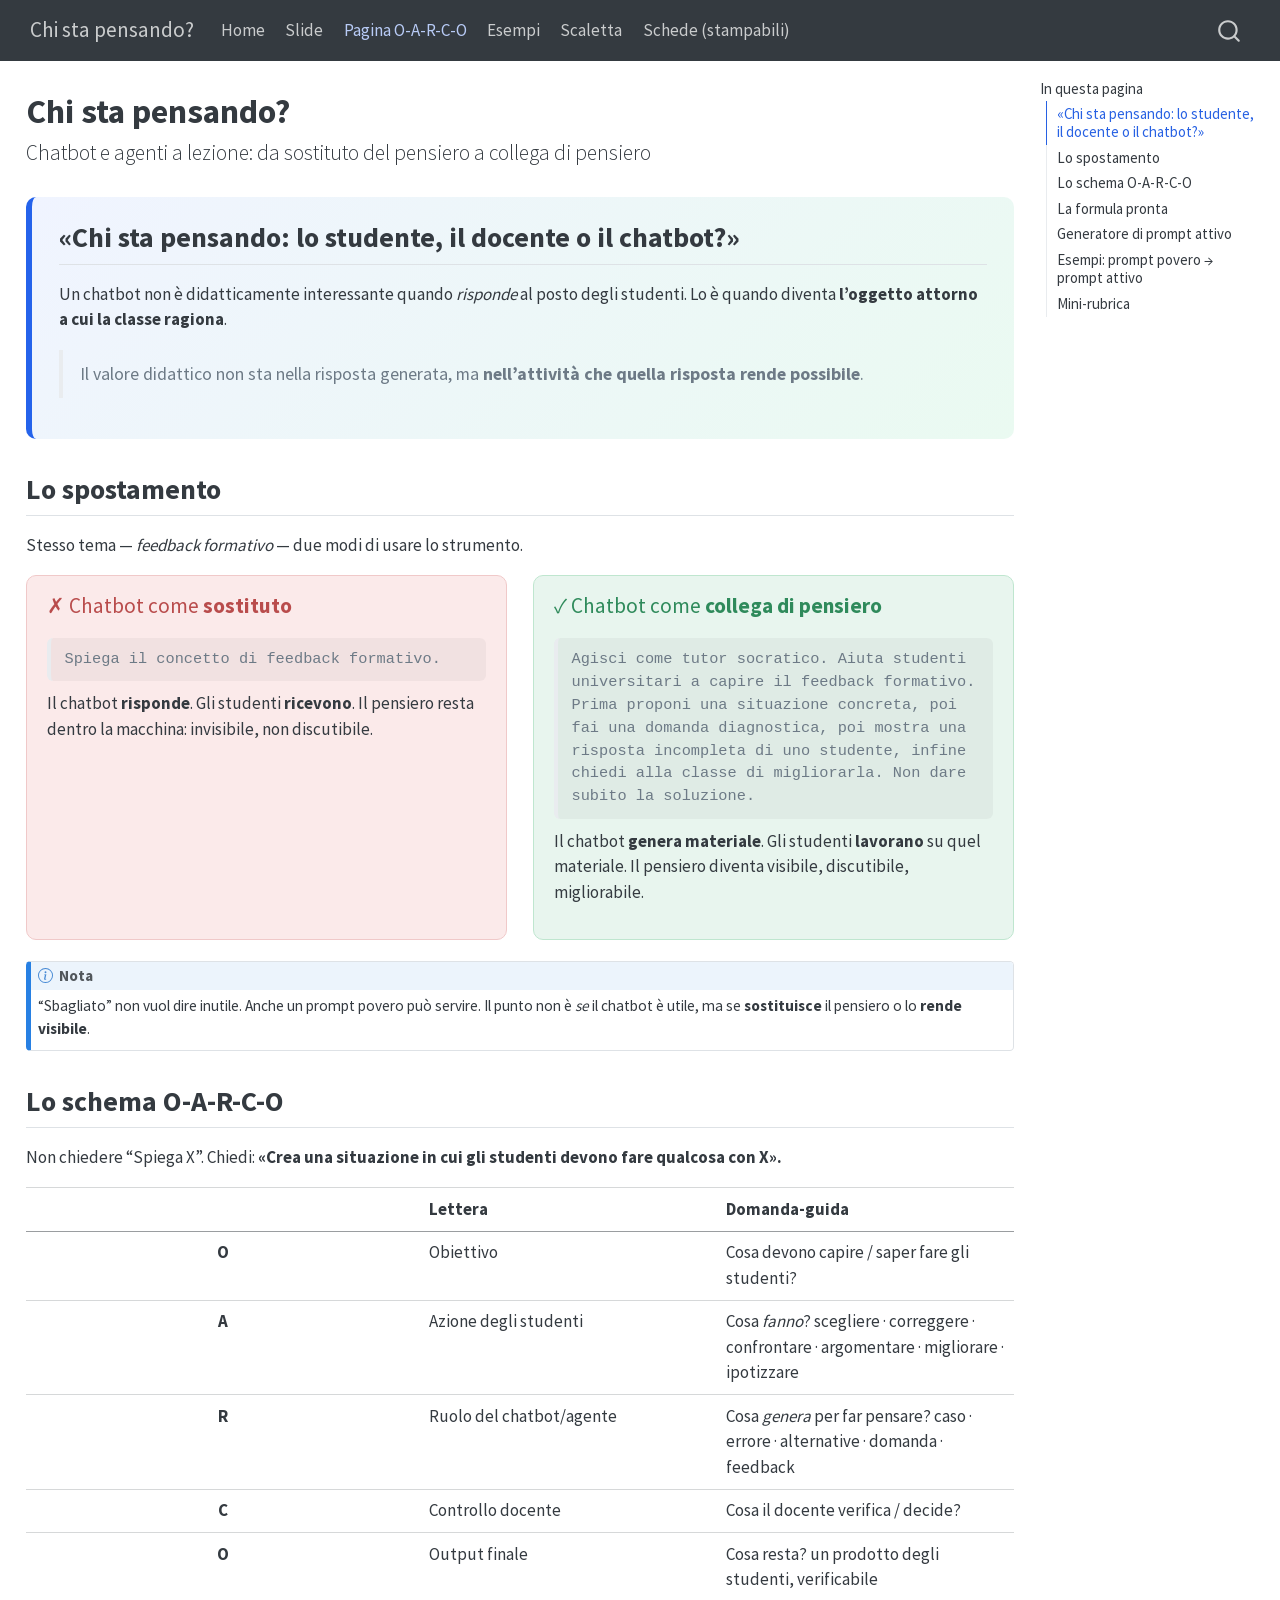
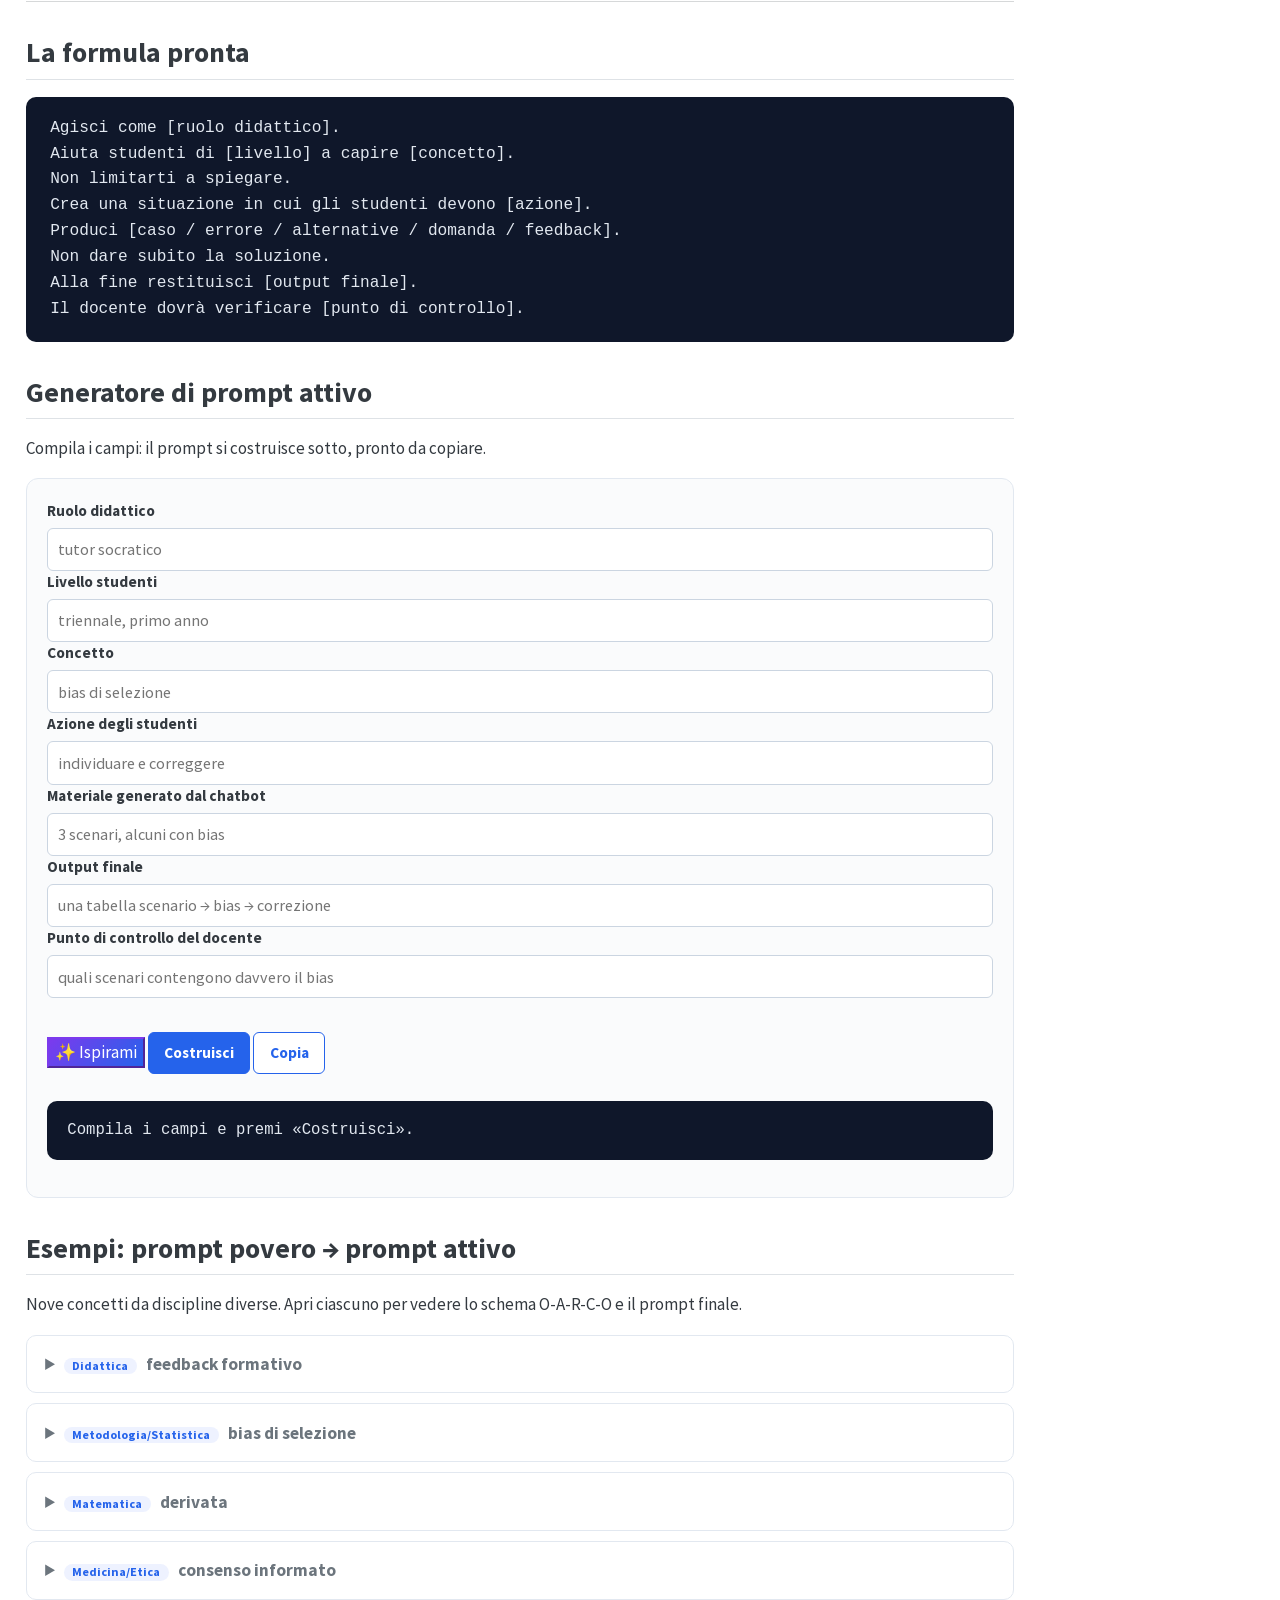
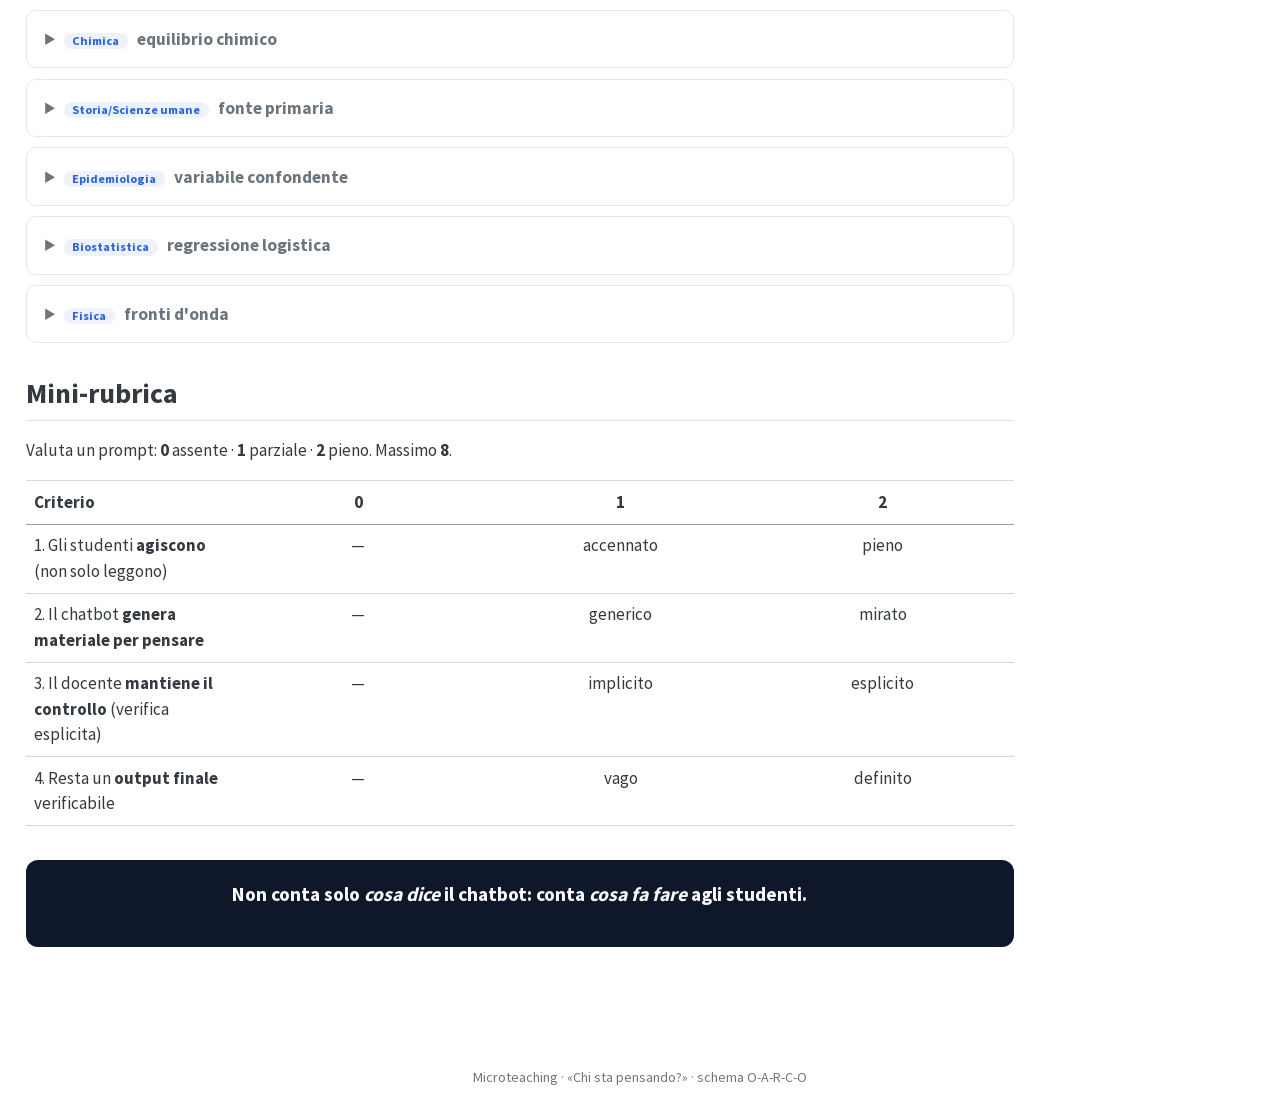
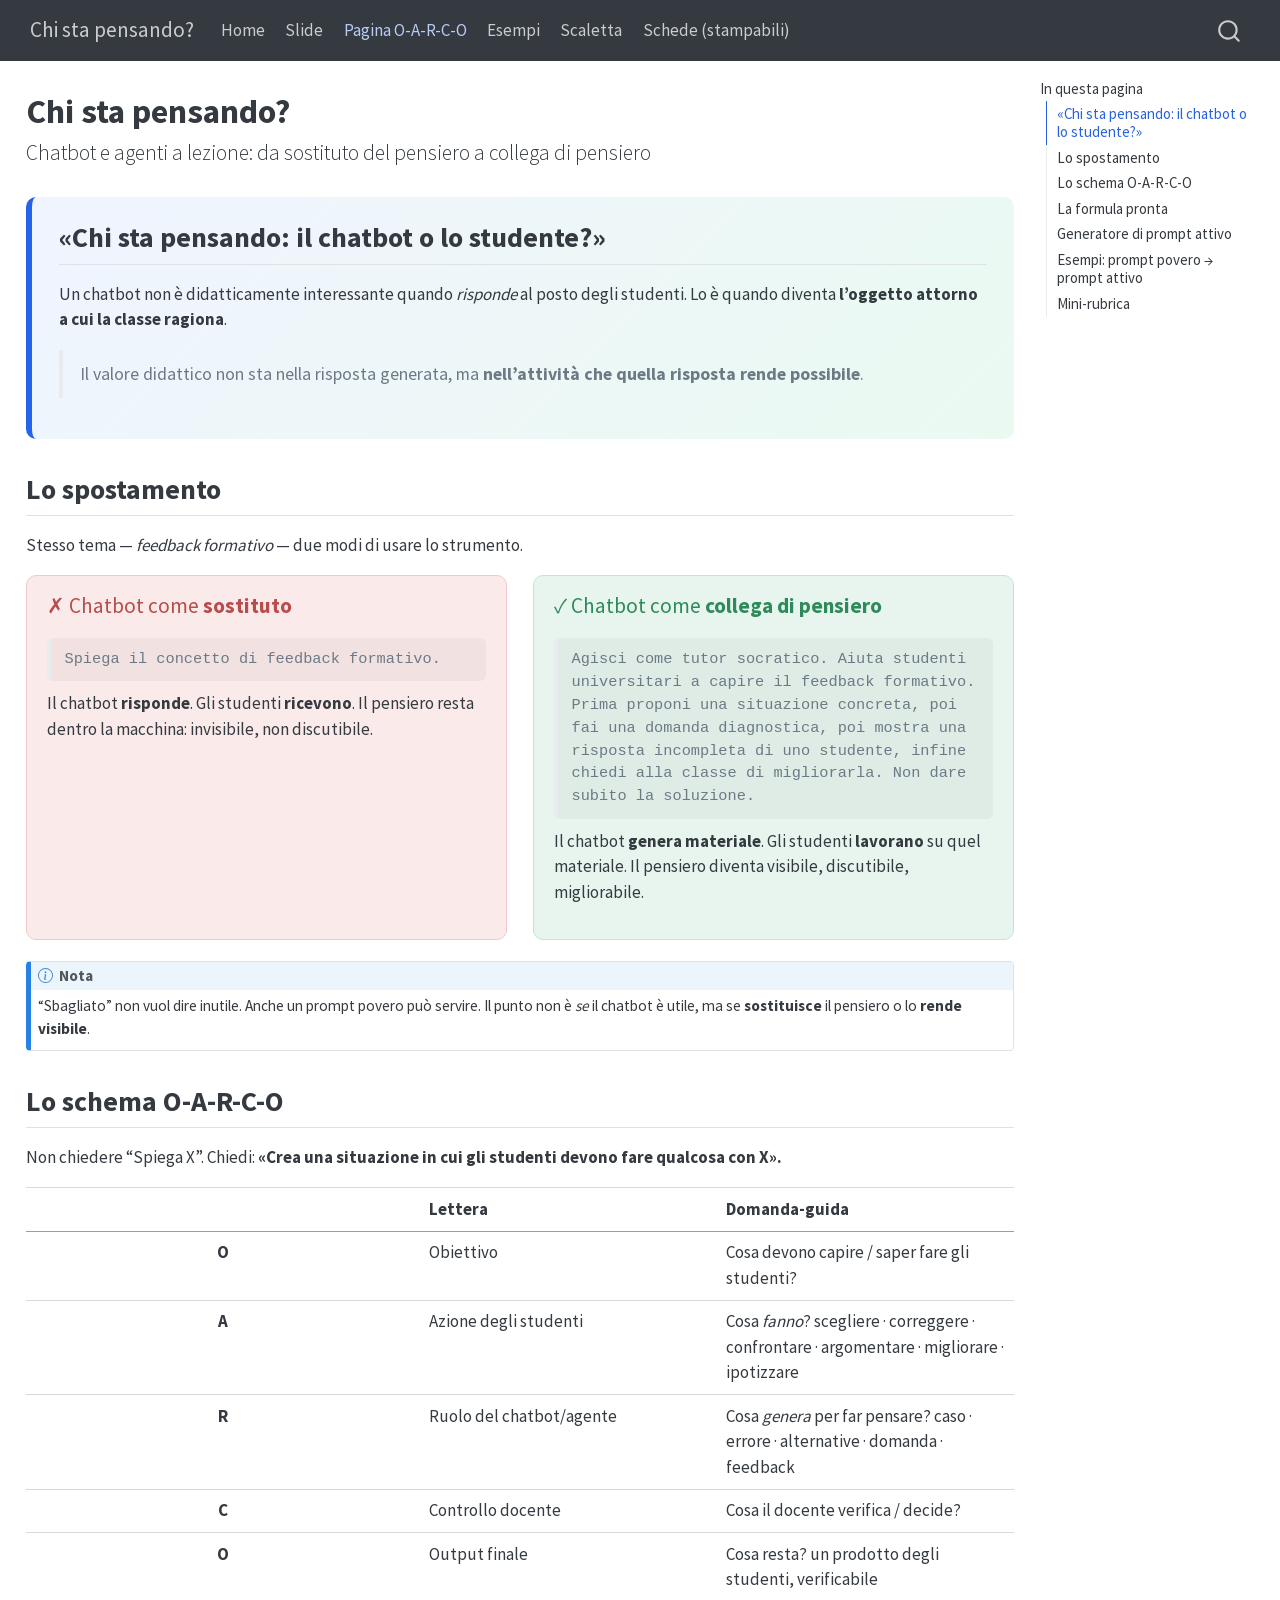
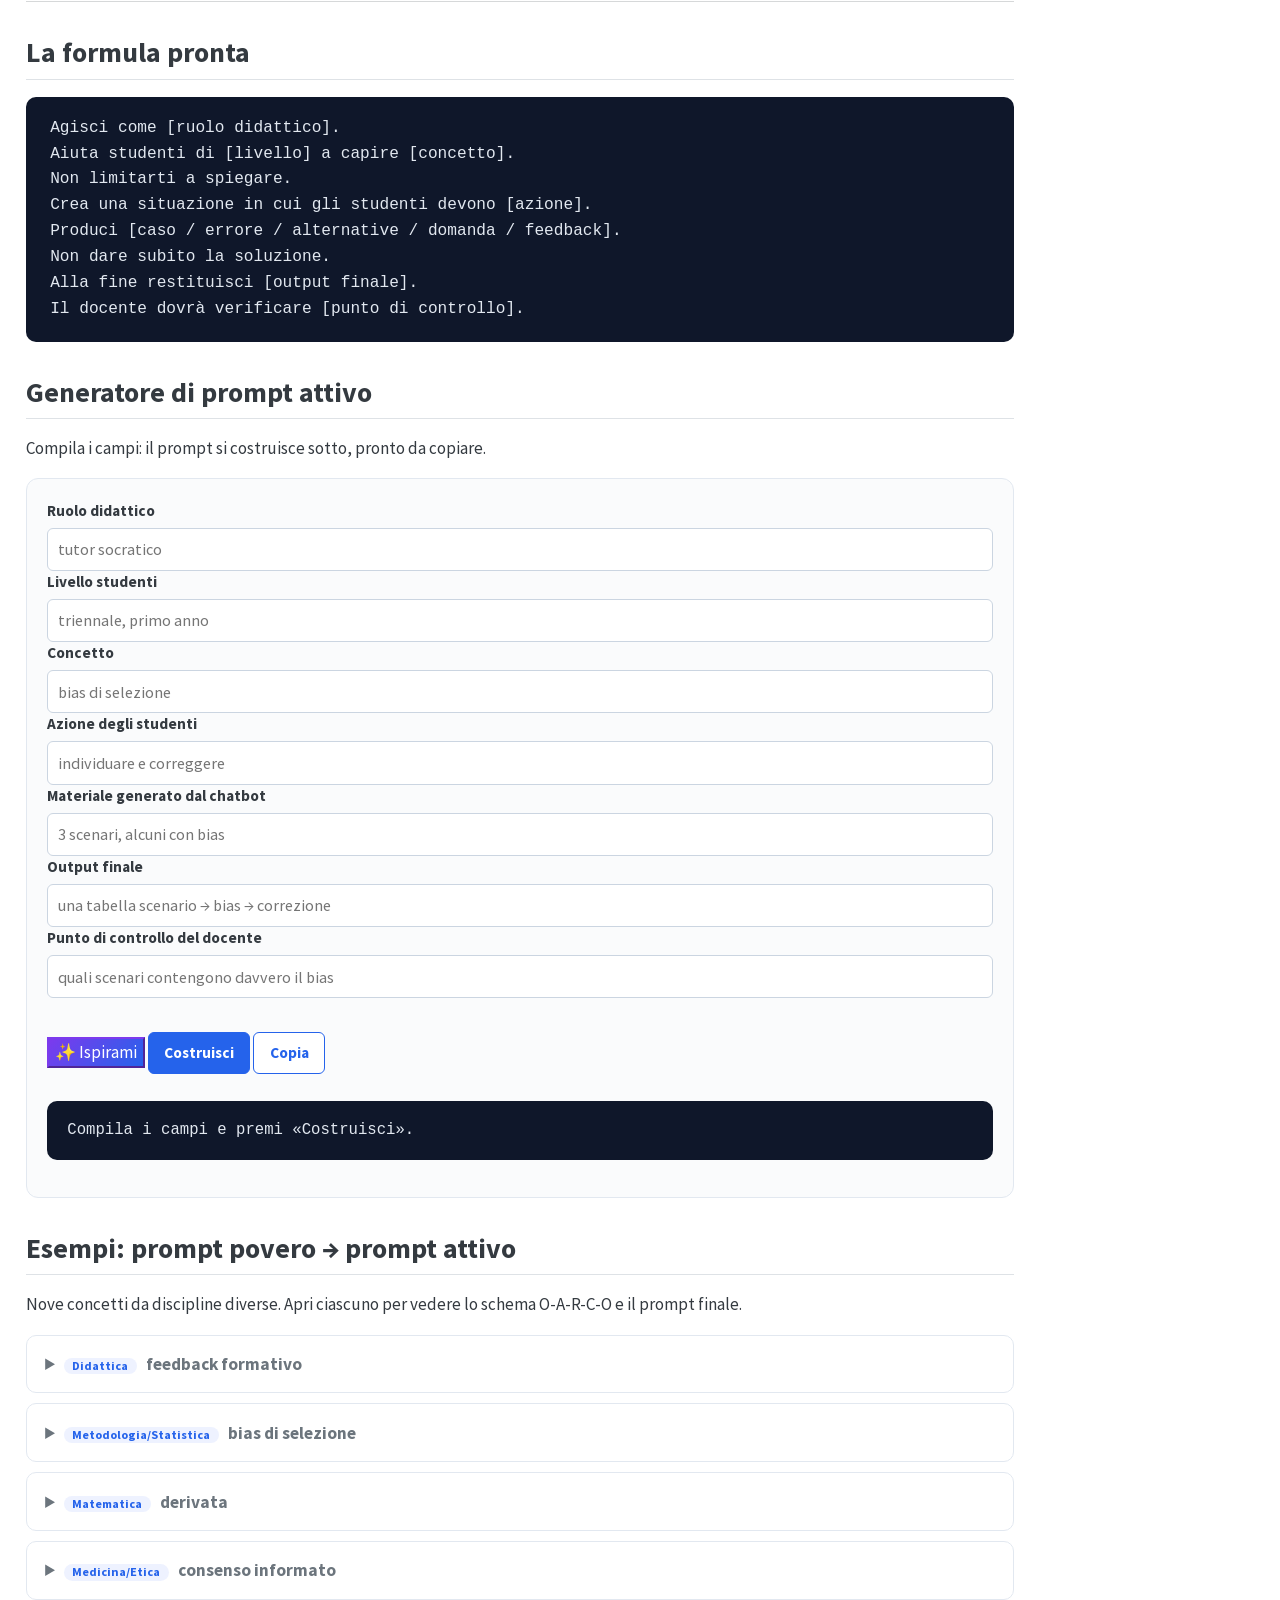
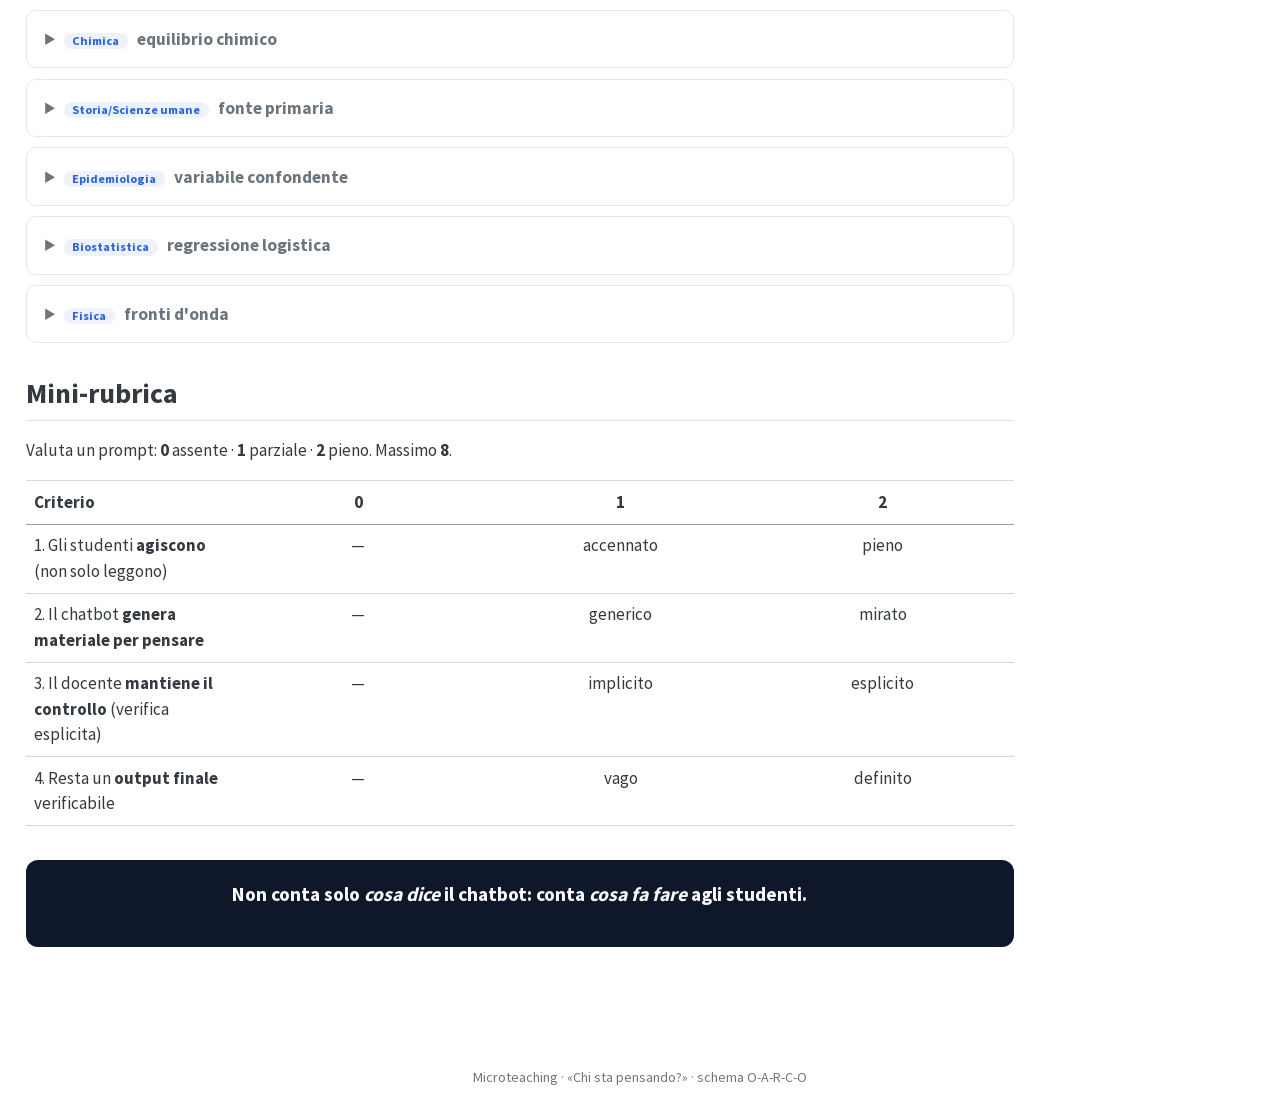
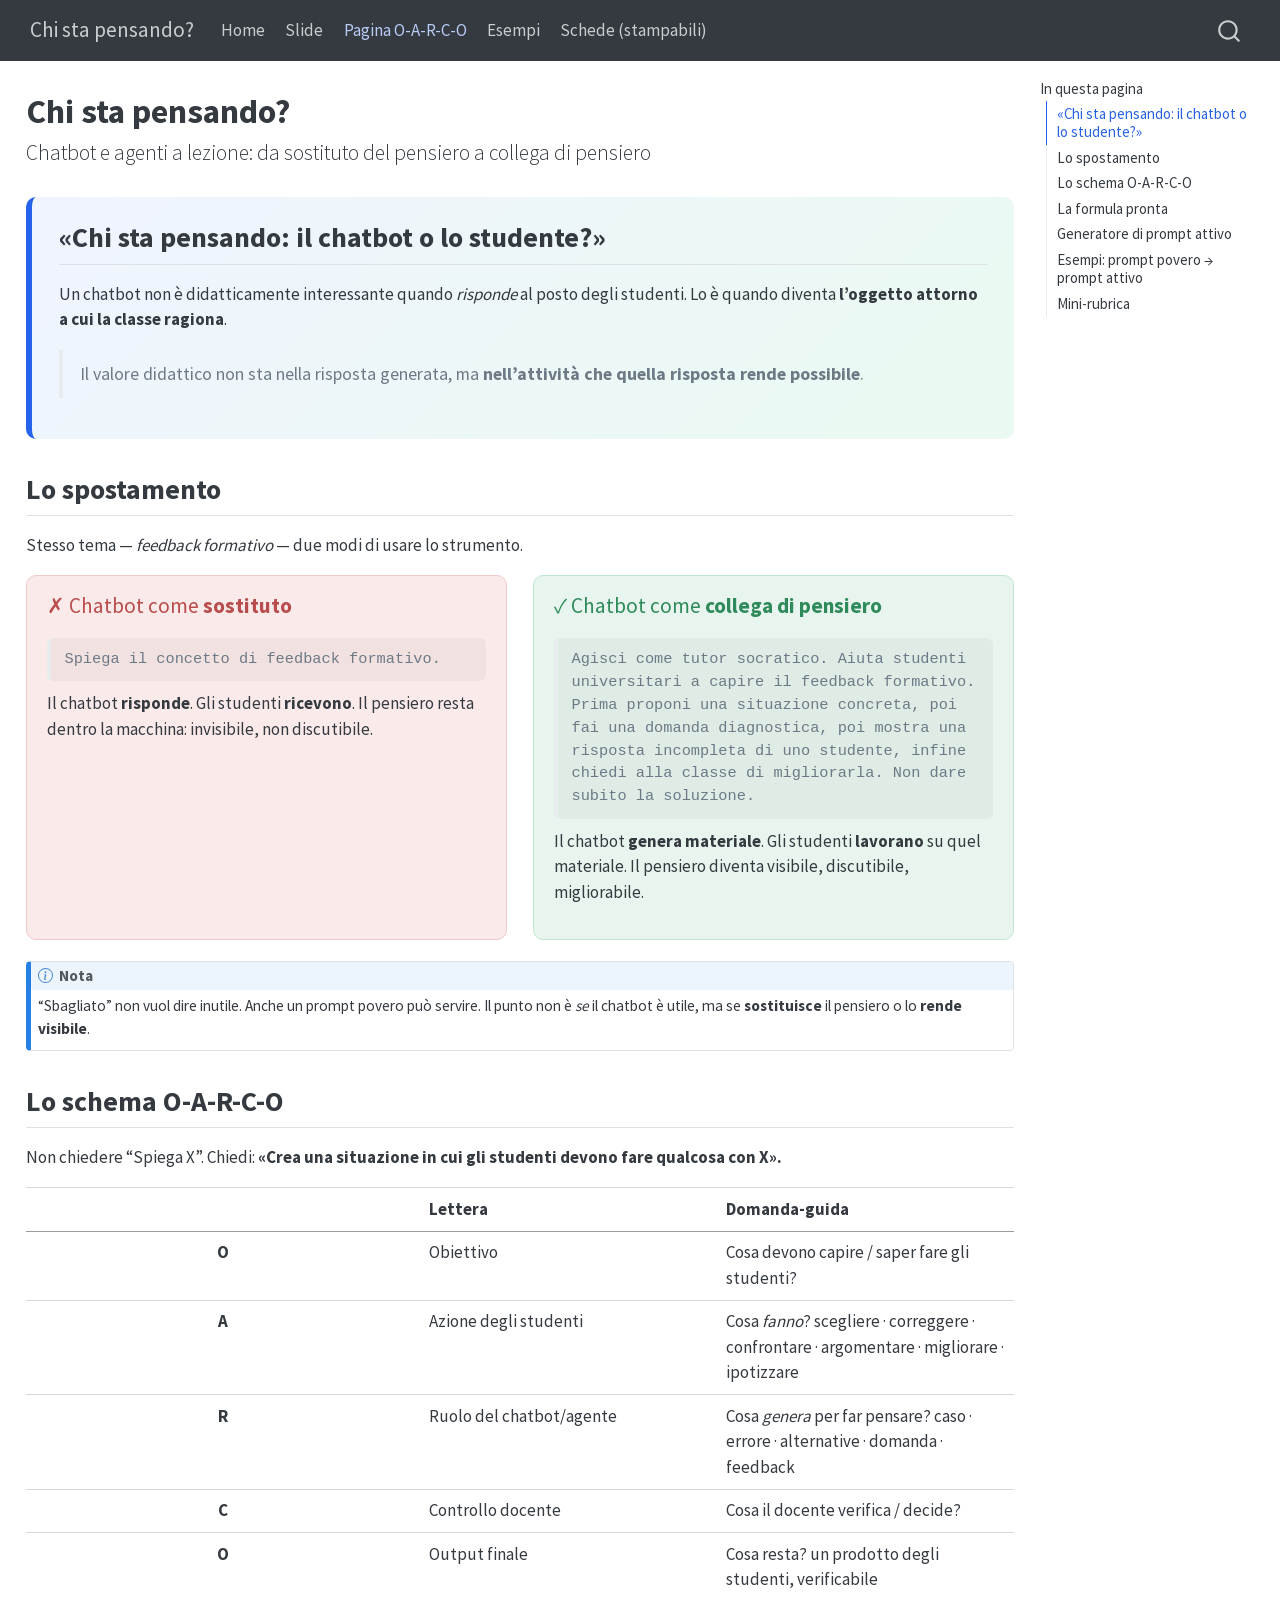
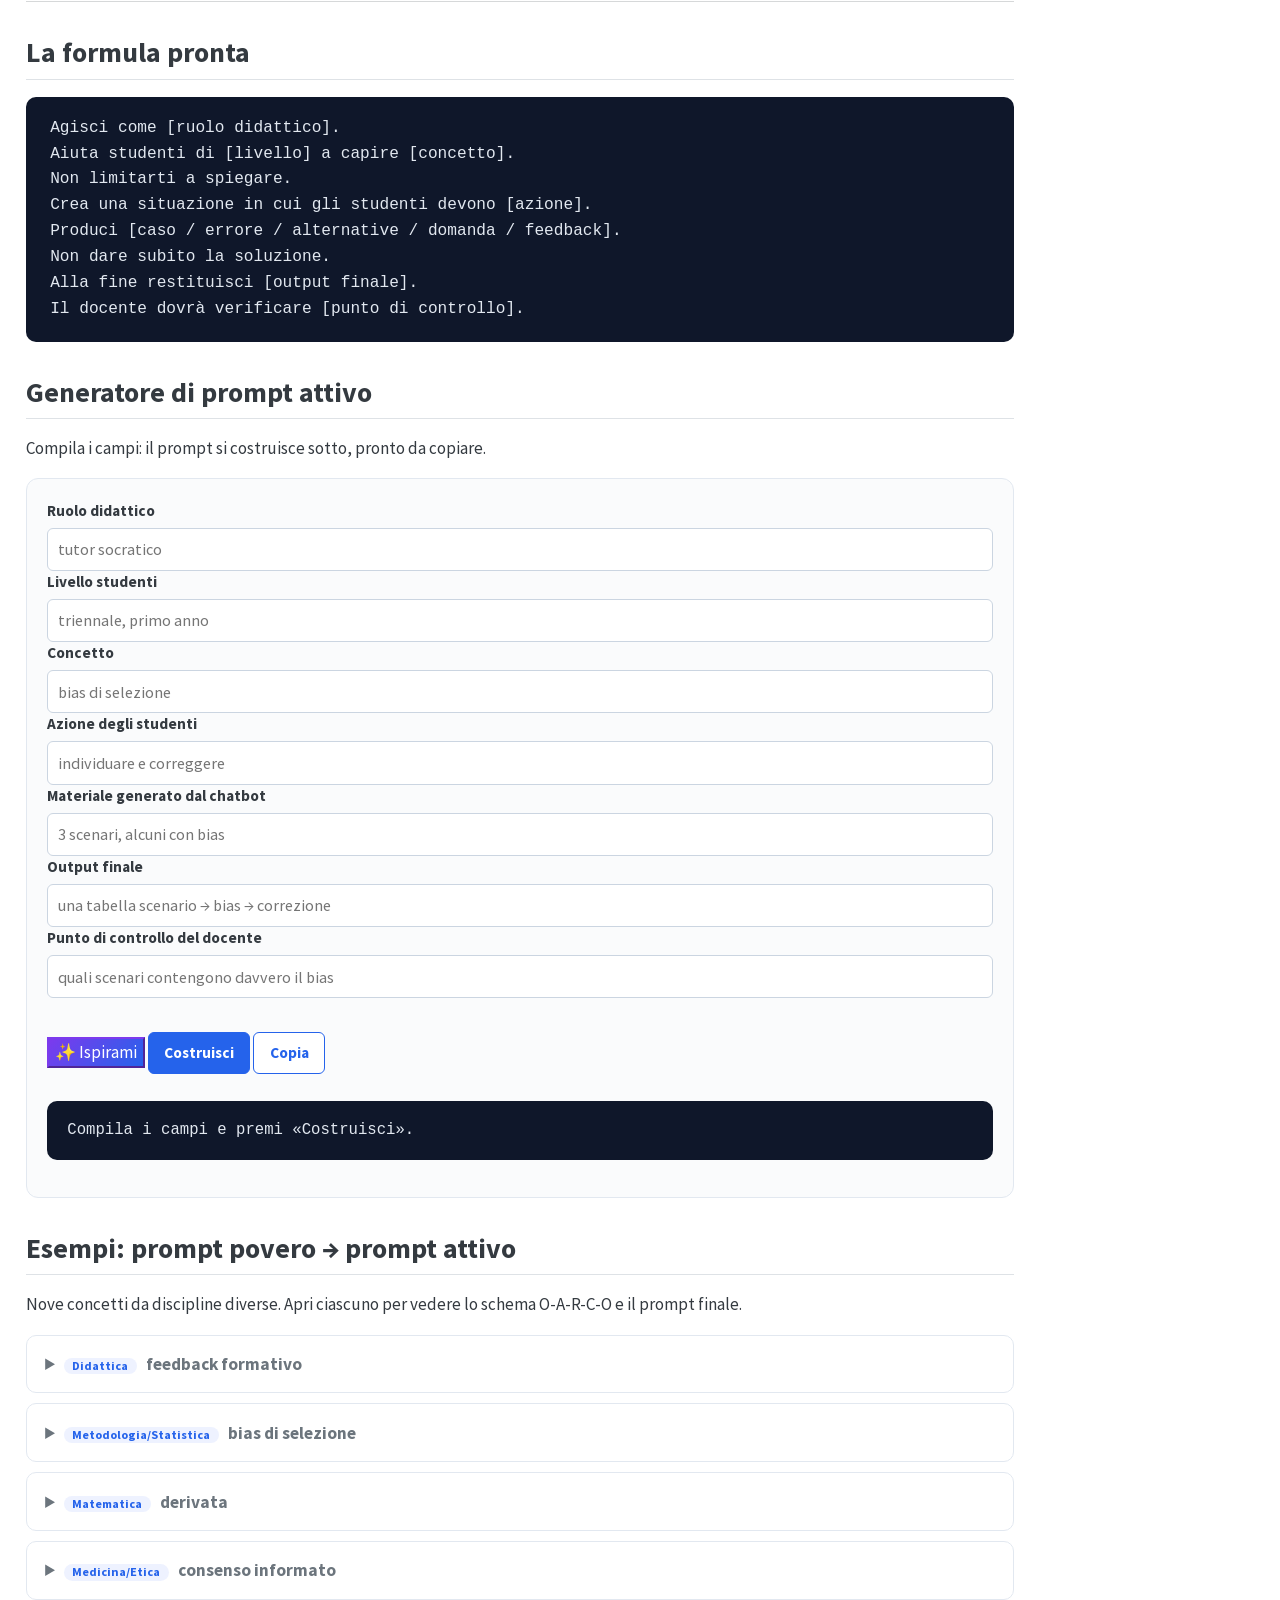
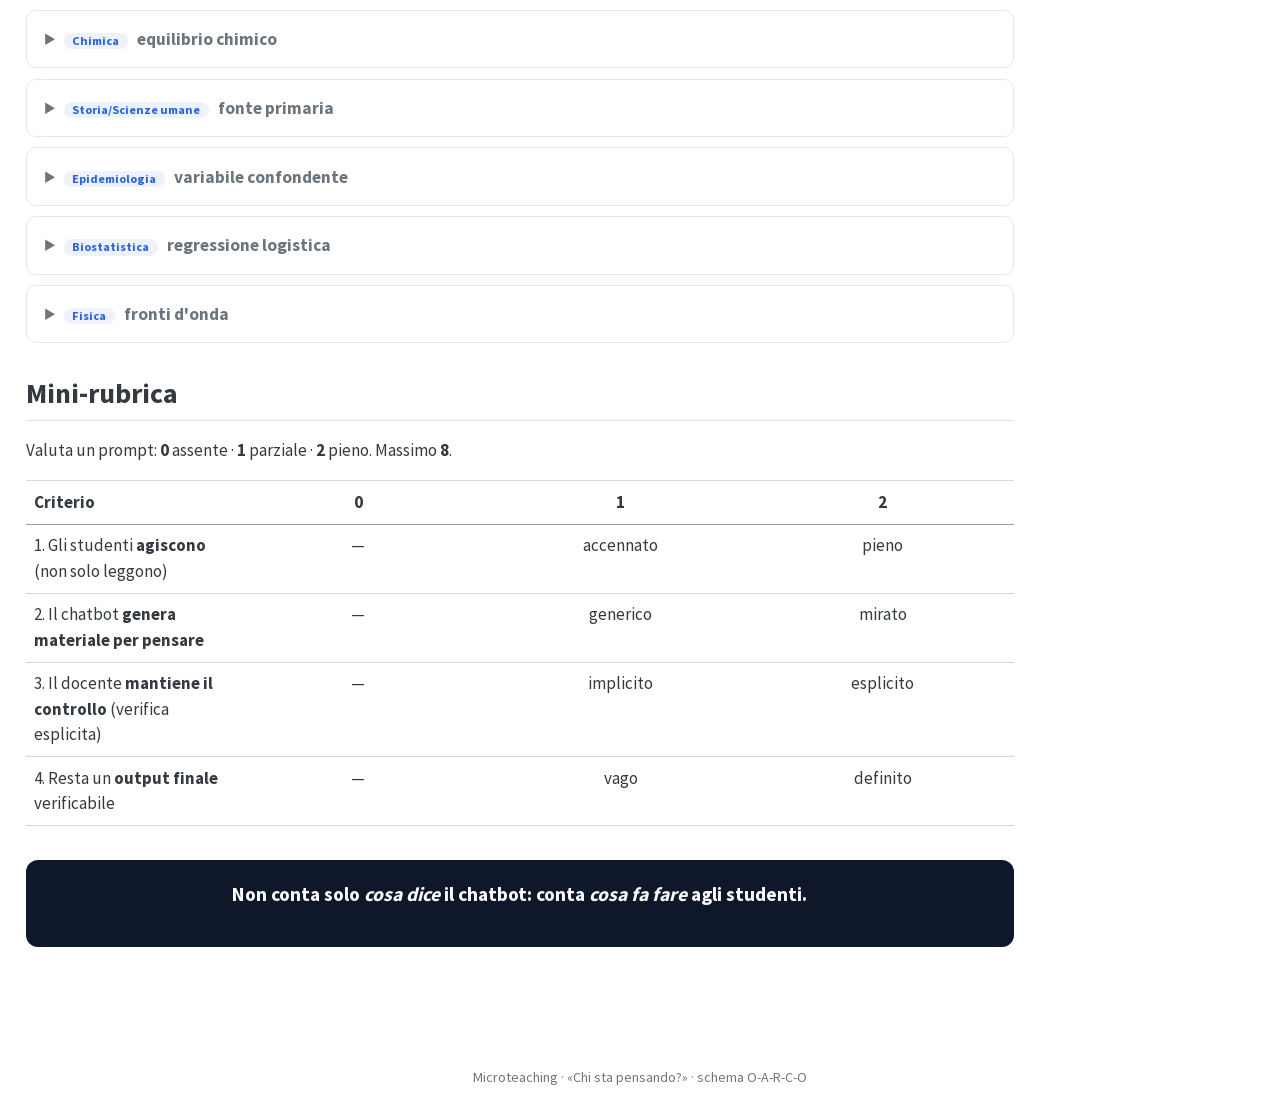
